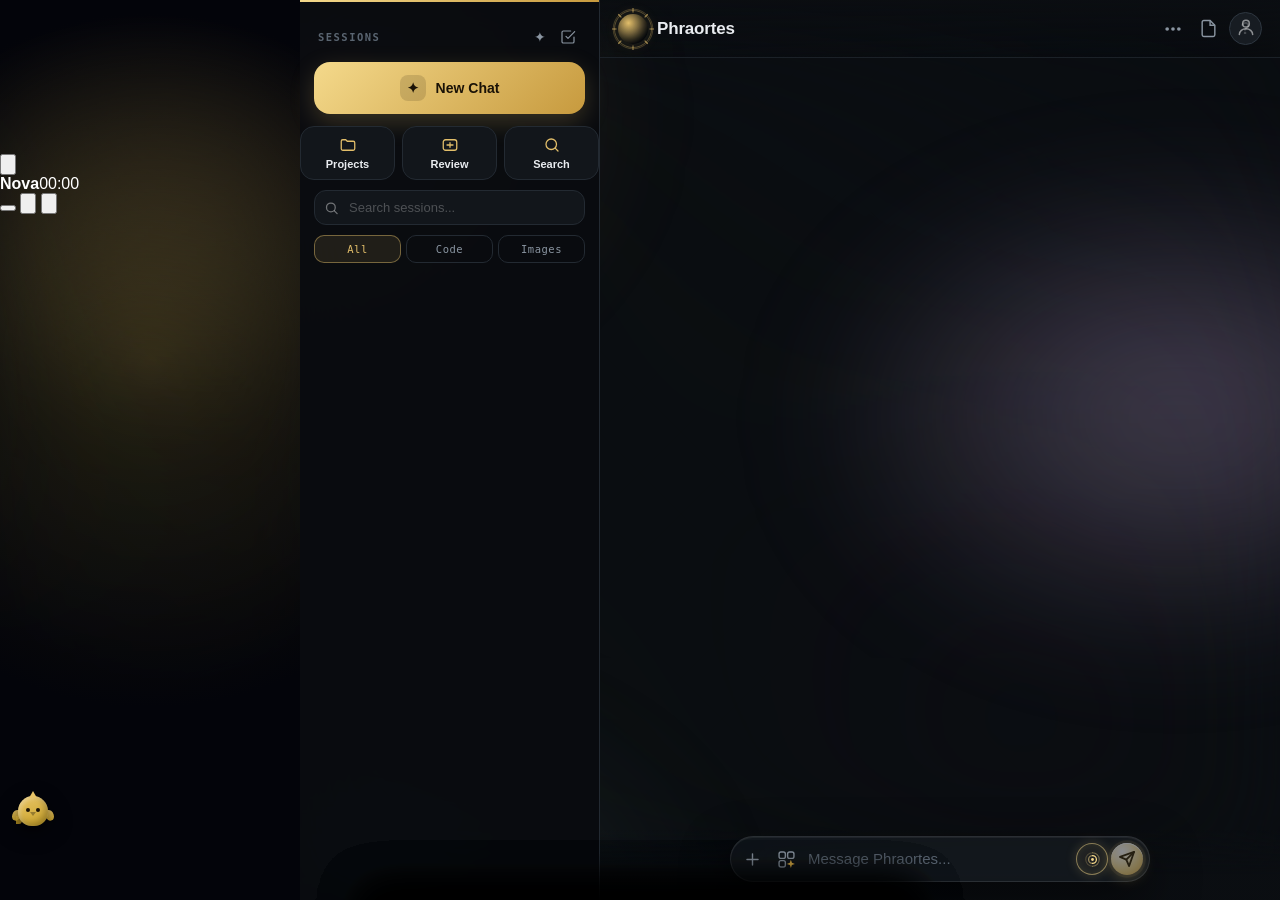
==== index.html @ 44b902ab "Add files via upload" ====
<!DOCTYPE html>
<html lang="en">
<head>
<meta charset="UTF-8">
<meta http-equiv="Content-Security-Policy" content="
  default-src 'self';
  script-src 'self' https://cdn.jsdelivr.net https://cdnjs.cloudflare.com 'unsafe-inline' 'wasm-unsafe-eval';
  worker-src 'self' blob:;
  style-src 'self' https://fonts.googleapis.com https://cdnjs.cloudflare.com 'unsafe-inline';
  font-src 'self' https://fonts.gstatic.com https://cdnjs.cloudflare.com;
  img-src * data: blob:;
  media-src *;
  connect-src *;
  frame-src 'self' blob:;
  object-src 'none';
  base-uri 'self';
">
<meta name="viewport" content="width=device-width,initial-scale=1,maximum-scale=5,viewport-fit=cover">
<link rel="manifest" href="manifest.webmanifest">
<meta name="theme-color" content="#0f0a06">
<meta name="apple-mobile-web-app-capable" content="yes">
<meta name="mobile-web-app-capable" content="yes">
<meta name="apple-mobile-web-app-status-bar-style" content="black-translucent">
<meta name="apple-mobile-web-app-title" content="Phraortes">
<link rel="apple-touch-icon" href="apple-touch-icon.png">
<link rel="icon" type="image/png" href="icon-192.png">
<title>Phraortes — AI Study Assistant for Math, Physics &amp; Chemistry</title>
<meta name="description" content="Phraortes is an AI study assistant that solves math, physics and chemistry step by step, with live graphs, 3D molecules, an equation balancer and working electric circuits. Persian and English.">
<link rel="canonical" href="https://novamind-official.github.io/">
<meta name="robots" content="index,follow,max-image-preview:large">
<meta property="og:type" content="website">
<meta property="og:site_name" content="Phraortes">
<meta property="og:title" content="Phraortes — AI Study Assistant">
<meta property="og:description" content="Phraortes is an AI study assistant that solves math, physics and chemistry step by step, with live graphs, 3D molecules, an equation balancer and working electric circuits. Persian and English.">
<meta property="og:url" content="https://novamind-official.github.io/">
<meta property="og:image" content="https://novamind-official.github.io/icon-512.png">
<meta name="twitter:card" content="summary">
<meta name="twitter:title" content="Phraortes — AI Study Assistant">
<meta name="twitter:description" content="Phraortes is an AI study assistant that solves math, physics and chemistry step by step, with live graphs, 3D molecules, an equation balancer and working electric circuits. Persian and English.">
<script type="application/ld+json">{"@context":"https://schema.org","@type":"WebApplication","name":"Phraortes","url":"https://novamind-official.github.io/","applicationCategory":"EducationalApplication","operatingSystem":"Any","description":"Phraortes is an AI study assistant that solves math, physics and chemistry step by step, with live graphs, 3D molecules, an equation balancer and working electric circuits. Persian and English.","inLanguage":["en","fa"],"offers":{"@type":"Offer","price":"0","priceCurrency":"USD"}}</script>
<script src="https://cdn.jsdelivr.net/npm/dompurify@3.2.6/dist/purify.min.js"></script>
<script src="https://cdn.jsdelivr.net/npm/marked/marked.min.js"></script>
<link rel="stylesheet" href="katex.min.css">
<script src="katex.min.js"></script>
<script src="mhchem.min.js"></script>
<script src="security.js"></script>
<script src="artifacts.js"></script>
<script src="pylab.js"></script>
<script src="coach.js"></script>
<script src="agent.js"></script>
<script src="lab.js"></script>
<script src="docs.js"></script>
<script src="research.js"></script>
<script src="learn.js"></script>
<script src="chartboard.js"></script>
<script src="payment.js"></script>
<script src="plans.js"></script>
<script src="life.js"></script>
<script src="databoard.js"></script>
<script src="studio.js"></script>
<script src="tasks.js"></script>
<script src="aura-stage.js" defer></script>
<script src="agent.js" defer></script>
<script src="https://cdnjs.cloudflare.com/ajax/libs/pdf.js/3.11.174/pdf.min.js"></script>
<script src="https://cdn.jsdelivr.net/npm/mammoth@1.6.0/mammoth.browser.min.js"></script>
<script src="https://cdnjs.cloudflare.com/ajax/libs/xlsx/0.18.5/xlsx.full.min.js"></script>
<link rel="stylesheet" href="https://cdnjs.cloudflare.com/ajax/libs/highlight.js/11.9.0/styles/github-dark.min.css">
<script src="https://cdnjs.cloudflare.com/ajax/libs/highlight.js/11.9.0/highlight.min.js"></script>
<script src="https://cdnjs.cloudflare.com/ajax/libs/html2pdf.js/0.10.1/html2pdf.bundle.min.js"></script>
<script src="https://cdnjs.cloudflare.com/ajax/libs/qrcode-generator/1.4.4/qrcode.min.js"></script>
<link rel="icon" type="image/png" sizes="32x32" href="favicon-32.png">
<link href="https://fonts.googleapis.com/css2?family=Space+Grotesk:wght@300;400;500;600;700&family=Space+Mono:wght@400;700&family=Syne:wght@400;600;700;800&family=Playfair+Display:ital,wght@1,700&family=Vazirmatn:wght@300;400;500;600;700&family=Inter+Tight:wght@500;600;700&family=IBM+Plex+Mono:wght@500;600&display=swap" rel="stylesheet">
<style>
.sw-in{animation:swIn .38s cubic-bezier(.2,.7,.3,1) both}@keyframes swIn{from{opacity:0;filter:blur(5px);transform:translateY(3px)}to{opacity:1;filter:none;transform:none}}

@property --grad1{syntax:'<color>';inherits:true;initial-value:#12121a}
@property --grad2{syntax:'<color>';inherits:true;initial-value:#08080d}
@property --p{syntax:'<color>';inherits:true;initial-value:#b0b0b0}
:root{--p:#D4A24C;--bg:#0f0a06;--txt:#fff;--grad1:#2a1608;--grad2:#140a04;--brd:rgba(212,162,76,0.12);--ease:cubic-bezier(0.16,1,0.3,1);--glow:rgba(212,162,76,0.18);--pulse:#C9722E;--pulse-bright:#E8934A;--cyan-star:#2E8B7A;--gold-star:#F0B429;--nova:#C2410C;--text-primary:#F5EEDD;--text-secondary:#B39B7A;--text-muted:#5C4E3A;--glass-border:rgba(201,114,46,0.2);--glass-bg:rgba(26,16,10,0.75);--void:#0A0603;--nebula-2:#22140A}
*{box-sizing:border-box;outline:none;-webkit-tap-highlight-color:transparent;-webkit-user-select:none;user-select:none}
body{position:fixed;width:100%;margin:0;background:var(--bg);color:var(--txt);height:100dvh;display:flex;overflow:hidden;font-family:'Space Grotesk','Vazirmatn',-apple-system,sans-serif;transition:background 0.8s var(--ease),--grad1 0.9s var(--ease),--grad2 0.9s var(--ease),--p 0.9s var(--ease)}
.bg-glow{position:fixed;inset:0;z-index:-1;background:radial-gradient(circle at 20% 30%,var(--grad1) 0%,transparent 70%),radial-gradient(circle at 80% 80%,var(--grad2) 0%,transparent 70%);filter:blur(60px);opacity:0.9;transition:1s var(--ease),--grad1 0.9s var(--ease),--grad2 0.9s var(--ease)}
.bg-lattice{position:fixed;inset:0;z-index:-1;pointer-events:none;background-image:repeating-linear-gradient(45deg,rgba(212,162,76,0.03) 0,rgba(212,162,76,0.03) 1px,transparent 1px,transparent 58px),repeating-linear-gradient(-45deg,rgba(212,162,76,0.03) 0,rgba(212,162,76,0.03) 1px,transparent 1px,transparent 58px);transition:0.6s var(--ease)}
body.sovereign-mode .bg-lattice{background-image:repeating-linear-gradient(45deg,rgba(232,196,104,0.06) 0,rgba(232,196,104,0.06) 1px,transparent 1px,transparent 46px),repeating-linear-gradient(-45deg,rgba(232,196,104,0.06) 0,rgba(232,196,104,0.06) 1px,transparent 1px,transparent 46px)}

/* MOODS */
body.mood-cyber{--grad1:#021a0c;--grad2:#000a04;--p:#00ff88;--glow:rgba(0,255,136,0.2)}
body.mood-vapor{--grad1:#1a0524;--grad2:#0a0112;--p:#d100ff;--glow:rgba(209,0,255,0.2)}
body.mood-crimson{--grad1:#240202;--grad2:#0f0000;--p:#ff2a2a;--glow:rgba(255,42,42,0.2)}
body.mood-gold{--grad1:#1a1202;--grad2:#0a0700;--p:#ffb700;--glow:rgba(255,183,0,0.2)}
body.mood-nordic{--grad1:#031524;--grad2:#010812;--p:#00d0ff;--glow:rgba(0,208,255,0.2)}
body.mood-pos{--grad1:#061c10;--grad2:#030d07;--p:#00b36b;--glow:rgba(0,179,107,0.2)}
body.mood-neg{--grad1:#1f0808;--grad2:#0f0404;--p:#ff453a;--glow:rgba(255,69,58,0.2)}
body.mood-neu{--grad1:#140b2e;--grad2:#09041a;--p:#bf5af2;--glow:rgba(191,90,242,0.2)}
body.mood-excited{--grad1:#241406;--grad2:#120a03;--p:#ff9f0a;--glow:rgba(255,159,10,0.2)}
body.mood-calm{--grad1:#0a182e;--grad2:#040b1a;--p:#4169e1;--glow:rgba(65,105,225,0.2)}
body.mood-love{--grad1:#220012;--grad2:#0f0008;--p:#ff3c7d;--glow:rgba(255,60,125,0.2)}
body.mood-creative{--grad1:#0a0a22;--grad2:#050514;--p:#9b5de5;--glow:rgba(155,93,229,0.2)}
body.workspace-mode{--bg:#030305;--grad1:#060a06;--grad2:#000;--p:#00ff88;--glow:rgba(0,255,136,0.15)}
body.workspace-mode .bg-glow{opacity:0.2;background-image:linear-gradient(rgba(0,255,136,0.03) 1px,transparent 1px),linear-gradient(90deg,rgba(0,255,136,0.03) 1px,transparent 1px);background-size:30px 30px}
body.workspace-mode .msg,body.workspace-mode #ui{font-family:"Fira Code","Courier New",monospace}
body.intellect-mode{--bg:#0a0a0c;--grad1:#181822;--grad2:#08080a;--p:#bf5af2;--glow:rgba(191,90,242,0.15)}
body.intellect-mode .msg,body.intellect-mode #ui{font-family:Georgia,serif;font-size:17px;line-height:1.8}
body.sovereign-mode{--bg:#0a0805;--grad1:#1c1408;--grad2:#0a0700;--p:#E8C468;--glow:rgba(232,196,104,0.2)}
body.sovereign-mode .msg,body.sovereign-mode #ui{font-family:'Space Grotesk','Vazirmatn',sans-serif;font-size:15.5px}
body.light-theme{--bg:#F7F2E7;--txt:#2b2313;--grad1:#EDE3C8;--grad2:#F7F2E7;--brd:rgba(43,35,19,0.12);--glow:rgba(201,162,39,0.18);--p:#8a6d1f}
body.light-theme #sidebar{background:rgba(247,242,231,0.94);border-right:1px solid rgba(43,35,19,0.1)}
body.light-theme header{background:linear-gradient(to bottom,rgba(247,242,231,0.75) 0%,rgba(247,242,231,0.3) 65%,transparent 100%);border-bottom:none}
body.light-theme .logo-main{color:#8a6d1f;text-shadow:none}
body.light-theme .logo-sub{color:rgba(43,35,19,0.4)}
body.light-theme .sidebar-title{color:#8a6d1f}
body.light-theme .h-item{background:rgba(43,35,19,0.035);border-color:rgba(43,35,19,0.08)}
body.light-theme .h-item span{color:#2b2313}
body.light-theme .h-item.active-chat{border-color:#8a6d1f}
body.light-theme .btn-new-chat{background:linear-gradient(135deg,rgba(201,162,39,0.16),rgba(201,162,39,0.08));border-color:rgba(201,162,39,0.4);color:#2b2313}
body.light-theme .session-search{background:rgba(43,35,19,0.035);border-color:rgba(43,35,19,0.1);color:#2b2313}
body.light-theme .session-search::placeholder{color:rgba(43,35,19,0.35)}
body.light-theme .hf-btn{color:rgba(43,35,19,0.5);border-color:rgba(43,35,19,0.1)}
body.light-theme .hf-btn.active,body.light-theme .hf-btn:hover{color:#2b2313;background:rgba(43,35,19,0.06)}
body.light-theme .account-menu{background:rgba(255,255,255,0.97);color:#2b2313}
body.light-theme .user{background:rgba(201,162,39,0.16);border:1px solid rgba(201,162,39,0.32);color:#2b2313}
body.light-theme .ai{color:#2b2313}
body.light-theme .ai table{background:rgba(43,35,19,0.02);border-color:rgba(43,35,19,0.1)}
body.light-theme .ai th{background:rgba(43,35,19,0.05);color:#8a6d1f;border-color:rgba(43,35,19,0.1)}
body.light-theme .ai td{color:rgba(43,35,19,0.85);border-color:rgba(43,35,19,0.06)}
body.light-theme .input-bar{background:rgba(255,255,255,0.8);border-color:rgba(43,35,19,0.14)}
body.light-theme #ui{color:#2b2313}
body.light-theme #ui::placeholder{color:rgba(43,35,19,0.32)}
body.light-theme .btn-icon{color:rgba(43,35,19,0.55)}
body.light-theme .voice-btn{color:rgba(43,35,19,0.45)}
body.light-theme footer{background:linear-gradient(to top,rgba(247,242,231,0.96) 55%,transparent)}
body.light-theme .code-header span{color:rgba(43,35,19,0.55)}
body.light-theme .code-tool-btn{background:rgba(43,35,19,0.05);border-color:rgba(43,35,19,0.1);color:rgba(43,35,19,0.65)}
body.light-theme .toast{background:rgba(255,255,255,0.97);color:#2b2313}
body.light-theme .listen-ops{background:rgba(255,255,255,0.75)}
body.light-theme .l-btn{color:rgba(43,35,19,0.5)}
body.light-theme .followup-chip{background:rgba(43,35,19,0.04);border-color:rgba(43,35,19,0.12);color:rgba(43,35,19,0.75)}
body.light-theme .followup-chip:hover{background:rgba(43,35,19,0.08);color:#2b2313}
body.light-theme .loader-text{color:rgba(43,35,19,0.55)}
body.light-theme .source-chip{background:rgba(43,35,19,0.05);border-color:rgba(43,35,19,0.1);color:#8a6d1f}
body.light-theme .drop-menu,body.light-theme .magic-menu{background:rgba(255,255,255,0.98);border-color:rgba(43,35,19,0.12)}
body.light-theme .mi-name{color:#2b2313}
body.light-theme .mi-sub{color:rgba(43,35,19,0.45)}
body.light-theme .menu-header-label{color:rgba(43,35,19,0.4)}
body.light-theme .menu-header-label::after{background:linear-gradient(90deg,rgba(43,35,19,0.15),transparent)}
body.light-theme .magic-item{color:#2b2313}
body.light-theme .magic-item:hover{background:rgba(43,35,19,0.06)}
body.light-theme #account-page{background:rgba(250,246,238,0.99);color:#2b2313}
body.light-theme .ac-section{background:rgba(43,35,19,0.025);border-color:rgba(43,35,19,0.08)}
body.light-theme .ac-section-title{color:#8a6d1f}
body.light-theme .toggle-row-sub{color:rgba(43,35,19,0.4)}
body.light-theme .google-btn{box-shadow:0 4px 16px rgba(0,0,0,0.12)}
body.light-theme .ac-user-email{color:rgba(43,35,19,0.4)}
body.light-theme #core-header,body.light-theme #core-footer{color:#2b2313}

/* FLASH & TOAST */
#core-flash{position:fixed;inset:0;background:#fff;opacity:0;pointer-events:none;z-index:10000;transition:opacity 0.2s;mix-blend-mode:overlay}
#core-flash.flash{opacity:0.25}
#toast-container{position:fixed;top:22px;left:50%;transform:translateX(-50%);z-index:20000;display:flex;flex-direction:column;gap:8px;pointer-events:none;width:max-content;max-width:90vw}
.toast{background:rgba(18,18,22,0.94);backdrop-filter:blur(20px);border:1px solid var(--p);color:#fff;padding:11px 22px;border-radius:28px;font-size:13px;font-weight:600;box-shadow:0 12px 36px rgba(0,0,0,0.5),0 0 0 1px rgba(255,255,255,0.04);opacity:0;transform:translateY(-16px) scale(0.96);transition:0.4s cubic-bezier(0.175,0.885,0.32,1.275);display:flex;align-items:center;gap:8px}
.toast.show{opacity:1;transform:translateY(0) scale(1)}
.toast.success-toast{border-color:#00b36b}
.toast.error-toast{border-color:#ff453a}

/* SIDEBAR */
#sidebar{position:fixed;top:0;left:-300px;width:300px;height:100%;background:rgba(10,10,16,0.72);backdrop-filter:blur(40px);border-right:1px solid var(--brd);z-index:4000;transition:transform 0.38s var(--ease),clip-path 0.4s var(--ease);box-shadow:20px 0 60px rgba(0,0,0,0.6);display:flex;flex-direction:column;clip-path:inset(0 0 100% 0)}
#sidebar.active{transform:translateX(300px);clip-path:inset(0 0 0% 0)}
#sidebar::before{content:'';position:absolute;top:0;left:0;right:0;height:6px;background:linear-gradient(90deg,#7A2E2E,#C9A227,#7A2E2E);box-shadow:0 2px 10px rgba(201,162,39,0.4);z-index:2}
/* Persistent sidebar on wide viewports — a fixed slide-over overlay makes sense on a phone,
   but on tablet/desktop it should sit in the layout permanently, like ChatGPT/Claude's web app,
   instead of needing to be opened and dimming the content underneath every time. */
@media(min-width:1024px){
  #sidebar,#sidebar.active{position:relative;left:0;top:0;transform:none;clip-path:none;transition:none;box-shadow:none;flex-shrink:0}
  #sidebar-overlay{display:none !important}
  #sidebar-close-btn,#sidebar-toggle-btn{display:none}
}
#sidebar-overlay{position:fixed;inset:0;background:rgba(0,0,0,0.5);backdrop-filter:blur(5px);z-index:3999;opacity:0;pointer-events:none;transition:opacity 0.5s var(--ease)}
#sidebar-overlay.show{opacity:1;pointer-events:all}
.sidebar-top{padding:24px 18px 12px;display:flex;justify-content:space-between;align-items:center}
.sidebar-title{font-weight:900;color:var(--p);letter-spacing:2.5px;font-size:12px;font-family:'Space Mono',monospace}

/* NEW CHAT BUTTON */
.btn-new-chat{width:calc(100% - 28px);margin:0 14px 12px;padding:14px 20px;background:linear-gradient(135deg,rgba(108,92,231,0.18),rgba(168,85,247,0.12));border:1px solid rgba(108,92,231,0.3);color:#fff;border-radius:18px;font-weight:700;cursor:pointer;transition:all 0.35s var(--ease);font-family:inherit;font-size:14px;display:flex;align-items:center;justify-content:center;gap:10px;position:relative;overflow:hidden;box-shadow:0 4px 20px rgba(108,92,231,0.15),inset 0 1px 0 rgba(255,255,255,0.06)}
.btn-new-chat::before{content:'';position:absolute;inset:-1px;background:linear-gradient(135deg,var(--pulse),var(--pulse-bright));border-radius:18px;opacity:0;transition:opacity 0.35s;z-index:0}
.btn-new-chat:hover{transform:translateY(-2px) scale(1.02);box-shadow:0 8px 30px rgba(108,92,231,0.3),inset 0 1px 0 rgba(255,255,255,0.1)}
.btn-new-chat:hover::before{opacity:0.12}
.btn-new-chat span{position:relative;z-index:1}
.btn-new-chat-icon{width:26px;height:26px;border-radius:8px;background:linear-gradient(135deg,var(--pulse),var(--pulse-bright));display:flex;align-items:center;justify-content:center;font-size:14px;box-shadow:0 3px 10px rgba(108,92,231,0.5);position:relative;z-index:1;flex-shrink:0}

/* SESSION SEARCH */
.session-search-wrap{padding:0 14px 10px;position:relative}
.session-search{width:100%;padding:9px 12px 9px 34px;background:rgba(255,255,255,0.04);border:1px solid rgba(255,255,255,0.07);border-radius:12px;color:#fff;font-size:13px;font-family:inherit;transition:0.3s}
.session-search:focus{border-color:rgba(108,92,231,0.4);background:rgba(108,92,231,0.06);outline:none}
.session-search::placeholder{color:rgba(255,255,255,0.25)}
.session-search-icon{position:absolute;left:24px;top:50%;transform:translateY(-50%);color:rgba(255,255,255,0.3);font-size:14px;pointer-events:none}

#h-list{flex:1;overflow-y:auto;padding:0 12px 14px}
#h-list::-webkit-scrollbar{width:3px}
#h-list::-webkit-scrollbar-thumb{background:rgba(255,255,255,0.08);border-radius:2px}
.h-item{padding:12px 14px;border-radius:14px;margin-bottom:7px;background:rgba(255,255,255,0.03);display:flex;align-items:center;justify-content:space-between;font-size:13px;border:1px solid rgba(255,255,255,0.05);transition:all 0.3s var(--ease);cursor:pointer}
#select-mode-btn.active{color:var(--p);background:rgba(212,162,76,0.14)}
.h-item-icon{width:24px;height:24px;border-radius:8px;display:flex;align-items:center;justify-content:center;font-size:13px;flex-shrink:0;margin-right:9px}
.hall-dashboard{text-align:center;padding:44px 20px 20px;display:flex;flex-direction:column;align-items:center;gap:4px;animation:fadeIn 0.4s ease}
.hall-wordmark{font-family:'Playfair Display',serif;font-style:italic;font-size:26px;font-weight:700;color:var(--p);text-shadow:0 0 24px var(--glow);margin-top:6px}
.hall-tagline{color:rgba(255,255,255,0.3);font-size:11.5px;font-family:'Space Mono',monospace;letter-spacing:1.5px;margin-bottom:6px}
.hall-status-row{display:flex;gap:7px;flex-wrap:wrap;justify-content:center;margin-bottom:22px}
.hall-status-pill{padding:5px 13px;border-radius:20px;background:rgba(255,255,255,0.05);border:1px solid rgba(255,255,255,0.1);font-family:'Space Mono',monospace;font-size:10.5px;font-weight:700;color:rgba(255,255,255,0.55);letter-spacing:0.3px}
.hall-section-label{font-family:'Space Mono',monospace;font-size:9.5px;letter-spacing:1.6px;text-transform:uppercase;color:rgba(255,255,255,0.32);margin-bottom:9px}
.hall-quick-row{display:flex;gap:8px;flex-wrap:wrap;justify-content:center;max-width:420px}
.hall-chip{padding:9px 16px;border-radius:20px;background:rgba(255,255,255,0.04);border:1px solid rgba(255,255,255,0.09);font-size:12.5px;font-weight:600;color:rgba(255,255,255,0.8);cursor:pointer;transition:0.18s;font-family:'Space Grotesk','Vazirmatn',sans-serif}
.hall-chip:hover{background:rgba(212,162,76,0.1);border-color:var(--hc,var(--p))}
.hall-chip:active{transform:scale(0.96)}
.chat-search-bar{position:absolute;top:10px;left:50%;transform:translateX(-50%) translateY(-140%);width:min(92%,480px);z-index:900;display:flex;align-items:center;gap:9px;padding:9px 14px;background:rgba(18,18,26,0.92);backdrop-filter:blur(30px);border:1px solid rgba(255,255,255,0.12);border-radius:30px;box-shadow:0 14px 40px rgba(0,0,0,0.45);transition:transform 0.25s var(--ease),opacity 0.25s var(--ease);opacity:0}
.chat-search-bar.show{transform:translateX(-50%) translateY(0);opacity:1}
#chat-search-input{flex:1;background:transparent;border:none;outline:none;color:#fff;font-size:13.5px;font-family:inherit;min-width:0}
#chat-search-count{font-family:'Space Mono',monospace;font-size:10.5px;color:rgba(255,255,255,0.4);white-space:nowrap;flex-shrink:0}
.chat-search-bar button{background:none;border:none;color:rgba(255,255,255,0.55);cursor:pointer;padding:4px;display:flex;align-items:center;justify-content:center;flex-shrink:0;border-radius:6px;transition:0.15s}
.chat-search-bar button:hover{color:#fff;background:rgba(255,255,255,0.08)}
.search-match-highlight{animation:searchPulse 1.1s ease 2;border-radius:14px}
@keyframes searchPulse{0%,100%{box-shadow:0 0 0 0 rgba(212,162,76,0)}50%{box-shadow:0 0 0 6px rgba(212,162,76,0.18)}}
.undo-toast{position:fixed;bottom:100px;left:50%;transform:translateX(-50%) translateY(30px);z-index:40000;display:flex;align-items:center;gap:16px;padding:12px 12px 12px 20px;background:rgba(18,18,26,0.96);backdrop-filter:blur(24px);border:1px solid rgba(255,255,255,0.12);border-radius:30px;box-shadow:0 16px 44px rgba(0,0,0,0.5);opacity:0;pointer-events:none;transition:0.3s var(--ease)}
.undo-toast.show{opacity:1;pointer-events:auto;transform:translateX(-50%) translateY(0)}
#undo-toast-msg{font-size:13px;color:#fff;font-family:'Space Grotesk','Vazirmatn',sans-serif}
.undo-toast button{background:rgba(212,162,76,0.16);border:1px solid rgba(212,162,76,0.35);color:var(--p);font-weight:800;font-size:11.5px;letter-spacing:0.5px;padding:8px 16px;border-radius:20px;cursor:pointer;font-family:inherit;flex-shrink:0}
.undo-toast button:active{transform:scale(0.95)}
.focus-reader-overlay{position:fixed;inset:0;background:var(--bg);z-index:36000;display:none;overflow-y:auto;padding:70px 24px 100px}
.focus-reader-overlay.show{display:block;animation:fadeIn 0.25s ease}
.focus-reader-content{max-width:680px;margin:0 auto;font-size:18px;line-height:1.95;color:var(--text-primary);font-family:'Georgia',serif}
.focus-reader-content h1,.focus-reader-content h2,.focus-reader-content h3{font-family:'Space Grotesk','Vazirmatn',sans-serif}
.focus-reader-close{position:fixed;top:22px;right:22px;width:38px;height:38px;border-radius:50%;background:rgba(255,255,255,0.06);border:1px solid rgba(255,255,255,0.1);color:#fff;display:flex;align-items:center;justify-content:center;cursor:pointer;z-index:36001}
.bulk-action-bar{display:none;align-items:center;justify-content:space-between;gap:8px;padding:9px 14px;margin:0 14px 10px;background:rgba(212,162,76,0.1);border:1px solid rgba(212,162,76,0.25);border-radius:13px;font-size:12px;color:var(--p);font-family:'Space Grotesk','Vazirmatn',sans-serif;font-weight:600}
.bulk-action-bar.show{display:flex}
.bulk-btn{background:rgba(255,255,255,0.06);border:1px solid rgba(255,255,255,0.1);border-radius:9px;padding:5px 10px;font-size:11px;color:#fff;cursor:pointer;font-family:inherit;transition:0.15s}
.bulk-btn:hover{background:rgba(255,255,255,0.12)}
.bulk-btn.danger:hover{background:rgba(255,69,58,0.18);border-color:rgba(255,69,58,0.4);color:#ff453a}
.h-item-checkbox{width:17px;height:17px;border-radius:6px;border:1.5px solid rgba(255,255,255,0.25);flex-shrink:0;margin-right:10px;display:flex;align-items:center;justify-content:center;transition:0.15s}
.h-item.selected{background:rgba(212,162,76,0.1);border-color:rgba(212,162,76,0.35)}
.h-item.selected .h-item-checkbox{background:var(--p);border-color:var(--p)}
.h-item-checkbox svg{opacity:0;transition:0.15s;color:#1a1206}
.h-item.selected .h-item-checkbox svg{opacity:1}
.h-item:hover{background:rgba(255,255,255,0.065);border-color:rgba(255,255,255,0.13)}
.h-item.active-chat{border-color:var(--p);background:rgba(255,255,255,0.07);box-shadow:0 4px 14px var(--glow)}
.h-item.pinned-chat{border-left:3px solid var(--p)}
.history-filters{display:flex;gap:5px;padding:0 14px 11px}
.hf-btn{flex:1;padding:7px;font-size:11px;background:rgba(255,255,255,0.03);border:1px solid var(--brd);color:#888;border-radius:9px;cursor:pointer;transition:0.2s;text-align:center;font-family:inherit}
.hf-btn.active,.hf-btn:hover{background:rgba(255,255,255,0.07);color:#fff;border-color:var(--p)}

/* HEADER */
header{height:58px;display:flex;justify-content:space-between;align-items:center;padding:0 18px;border-bottom:none;background:linear-gradient(to bottom,rgba(3,3,6,0.55) 0%,rgba(3,3,6,0.2) 65%,transparent 100%);backdrop-filter:blur(6px);-webkit-backdrop-filter:blur(6px);z-index:100;flex-shrink:0;position:relative}

/* LOGO - Beautiful */
.logo{height:36px;display:flex;align-items:center;gap:9px;cursor:default}
.logo-img{height:34px;width:auto;object-fit:contain;display:none}
.logo-img.loaded{display:block}
.logo-text-wrap{display:flex;flex-direction:column;line-height:1}
.logo-main{font-family:'Playfair Display',serif;font-style:italic;font-size:17px;font-weight:700;color:var(--p);letter-spacing:1px;text-shadow:0 0 20px var(--glow)}
.logo-sub{font-family:'Space Mono',monospace;font-size:8px;color:rgba(255,255,255,0.3);letter-spacing:3px;text-transform:uppercase;margin-top:2px}
.core-pill{display:none;align-items:center;gap:4px;margin-top:2px;background:rgba(255,255,255,0.05);border:1px solid rgba(255,255,255,0.09);border-radius:20px;padding:2px 8px 2px 9px;cursor:pointer;transition:0.18s}
.core-pill:hover{background:rgba(255,255,255,0.09);border-color:rgba(255,255,255,0.18)}
.core-pill:active{transform:scale(0.96)}
.core-pill span{font-family:'Space Mono',monospace;font-size:9px;color:rgba(255,255,255,0.55);letter-spacing:1px;text-transform:uppercase;white-space:nowrap}
.core-pill svg{opacity:0.5;flex-shrink:0;transition:transform 0.2s}
.core-pill.open svg{transform:rotate(180deg)}
body.sovereign-mode .core-pill{border-color:rgba(232,196,104,0.35)}
body.sovereign-mode .core-pill span{color:#E8C468}
.drop-menu.anchor-top{bottom:auto;top:60px}
.mi-power{display:flex;gap:3px;align-items:center;flex-shrink:0}
.mi-power i{width:4px;height:9px;border-radius:1px;background:rgba(255,255,255,0.14);display:block}
.mi-power i.on{background:currentColor}

/* LIVING AI CORE */
.ai-core{position:relative;width:30px;height:30px;flex-shrink:0;cursor:pointer;perspective:300px}
.ai-core-inner{position:absolute;inset:0;border-radius:50%;background:radial-gradient(circle at 35% 30%,var(--p),transparent 75%);box-shadow:0 0 14px var(--glow),inset -4px -4px 8px rgba(0,0,0,0.3);transition:transform 0.15s ease-out,background 0.8s ease,box-shadow 0.8s ease;animation:aiCoreBreathe 3.2s ease-in-out infinite}
@keyframes aiCoreBreathe{0%,100%{transform:scale(1)}50%{transform:scale(1.08)}}
.ai-core-ring{position:absolute;inset:-4px;border-radius:50%;border:1px solid var(--p);opacity:0.35;transition:border-color 0.8s ease;pointer-events:none}
.ai-core.thinking .ai-core-inner{animation:aiCoreThink 0.9s ease-in-out infinite}
.ai-core-glyph{position:absolute;inset:-7px;color:var(--p);animation:aiCoreRotate 18s linear infinite;pointer-events:none}
@keyframes aiCoreRotate{from{transform:rotate(0deg)}to{transform:rotate(360deg)}}
body.sovereign-mode .ai-core-glyph{color:#E8C468}
@keyframes aiCoreThink{0%,100%{transform:scale(1) rotate(0deg)}50%{transform:scale(1.15) rotate(180deg)}}
.ai-core.speaking .ai-core-ring{animation:aiCoreSpeak 0.7s ease-out infinite}
@keyframes aiCoreSpeak{0%{transform:scale(1);opacity:0.4}100%{transform:scale(1.7);opacity:0}}

/* ACCOUNT AVATAR */
.account-hub{position:relative;display:flex;align-items:center;gap:10px;cursor:pointer}
.account-avatar{width:33px;height:33px;border-radius:50%;background:linear-gradient(135deg,rgba(255,255,255,0.1),rgba(255,255,255,0.04));border:1.5px solid rgba(255,255,255,0.15);display:flex;justify-content:center;align-items:center;font-weight:600;font-size:13px;color:rgba(255,255,255,0.5);overflow:hidden;flex-shrink:0;transition:0.3s;position:relative}
.account-avatar::after{content:'?';position:absolute;font-size:16px;color:rgba(255,255,255,0.2)}
.account-avatar.logged-in{border-color:rgba(108,92,231,0.5);background:linear-gradient(135deg,var(--pulse),#222);box-shadow:0 0 12px rgba(108,92,231,0.3)}
.account-avatar.logged-in::after{display:none}
.account-avatar img{width:100%;height:100%;object-fit:cover;border-radius:50%;position:relative;z-index:1}
.account-avatar .av-initials{position:relative;z-index:1;color:#fff}

/* ==== ACCOUNT AVATAR: subtle solid-color pulse on tap (no rainbow spin) ==== */
.account-hub{overflow:visible}
.avatar-summon-ring{position:absolute;inset:-6px;border-radius:50%;pointer-events:none;opacity:0;z-index:0;border:2px solid var(--p)}
.account-hub.summoning .avatar-summon-ring{opacity:0.8;animation:ringPulseOut 0.5s ease-out forwards}
@keyframes ringPulseOut{0%{transform:scale(0.7);opacity:0.8}100%{transform:scale(1.7);opacity:0}}
.account-hub.summoning .account-avatar{animation:avatarPulseIn 0.5s cubic-bezier(0.34,1.56,0.64,1) forwards}
@keyframes avatarPulseIn{0%{transform:scale(1)}45%{transform:scale(0.9)}75%{transform:scale(1.08)}100%{transform:scale(1)}}
#core-flash.flash-account{background:radial-gradient(circle at var(--fx) var(--fy),rgba(201,162,39,0.28),transparent 55%);mix-blend-mode:normal}

/* ACCOUNT PAGE — bottom sheet, Claude-style: slides up, closes from the top handle */
#account-page-backdrop{position:fixed;inset:0;z-index:7999;background:rgba(0,0,0,0.55);backdrop-filter:blur(8px);display:none;opacity:0;transition:opacity 0.4s ease}
#account-page-backdrop.visible{opacity:1}
#account-page{position:fixed;left:0;right:0;bottom:0;top:8vh;z-index:8000;background:rgba(8,8,14,0.99);border-top-left-radius:26px;border-top-right-radius:26px;box-shadow:0 -24px 70px rgba(0,0,0,0.55);display:none;transform:translateY(100%);overflow-y:auto}
#account-page.show{display:block;animation:sheetRise 0.68s cubic-bezier(0.16,1,0.3,1) forwards}
@keyframes sheetRise{0%{transform:translateY(100%)}55%{transform:translateY(-1.4%)}75%{transform:translateY(0.5%)}100%{transform:translateY(0)}}
#account-page.closing{animation:sheetFall 0.38s cubic-bezier(0.55,0,1,0.45) forwards}
@keyframes sheetFall{from{transform:translateY(0)}to{transform:translateY(100%)}}
#account-page::before{content:'';position:absolute;top:0;left:15%;right:15%;height:2px;background:linear-gradient(90deg,transparent,rgba(201,162,39,0.7),transparent);opacity:0;pointer-events:none}
#account-page.show::before{animation:edgeShimmer 1s ease 0.42s forwards}
@keyframes edgeShimmer{0%{opacity:0}45%{opacity:1}100%{opacity:0}}
.ac-sheet-handle{width:40px;height:5px;background:rgba(255,255,255,0.22);border-radius:3px;margin:12px auto 2px;cursor:pointer;transition:background 0.2s}
.ac-sheet-handle:hover{background:rgba(255,255,255,0.4)}
.ac-page-header{display:flex;align-items:center;justify-content:space-between;padding:14px 32px 0}
.ac-page-close{background:rgba(255,255,255,0.07);border:1px solid rgba(255,255,255,0.12);color:#fff;width:38px;height:38px;border-radius:50%;cursor:pointer;font-size:18px;display:flex;align-items:center;justify-content:center;transition:0.25s}
.ac-page-close:hover{background:rgba(255,255,255,0.14);transform:scale(1.08)}
.ac-page-tabs{display:flex;gap:6px;padding:20px 32px 10px;overflow-x:auto;-webkit-overflow-scrolling:touch;scrollbar-width:none}
.ac-page-tabs::-webkit-scrollbar{display:none}
.ac-tab-btn{flex-shrink:0}
.ac-tab-btn{padding:10px 20px;background:none;border:1px solid rgba(255,255,255,0.07);color:#888;font-size:13px;font-weight:600;cursor:pointer;transition:0.25s;border-radius:12px;font-family:inherit}
.ac-tab-btn.active{color:#fff;background:rgba(108,92,231,0.15);border-color:rgba(108,92,231,0.35);box-shadow:0 4px 16px rgba(108,92,231,0.15)}
.ac-page-body{padding:24px 32px 40px;max-width:700px;margin:0 auto}
.ac-section{background:rgba(255,255,255,0.025);border:1px solid rgba(255,255,255,0.07);border-radius:20px;padding:22px;margin-bottom:16px;box-shadow:0 8px 32px rgba(0,0,0,0.3),inset 0 1px 0 rgba(255,255,255,0.04)}
.ac-hero-card{position:relative;overflow:hidden;background:linear-gradient(160deg,rgba(212,162,76,0.09),rgba(122,46,46,0.04));border:1px solid rgba(212,162,76,0.18);border-radius:24px;padding:28px 22px 22px;margin-bottom:16px;box-shadow:0 14px 40px rgba(0,0,0,0.35),inset 0 1px 0 rgba(255,255,255,0.05);display:flex;flex-direction:column;align-items:center;text-align:center}
.ac-hero-glow{position:absolute;top:-40%;left:50%;transform:translateX(-50%);width:200px;height:200px;background:radial-gradient(circle,rgba(212,162,76,0.25),transparent 70%);pointer-events:none}
.ac-hero-plan-badge{margin-top:10px;padding:6px 16px;border-radius:20px;background:rgba(255,255,255,0.06);border:1px solid rgba(255,255,255,0.1);font-family:'Space Mono',monospace;font-size:11px;font-weight:700;letter-spacing:1px;color:rgba(255,255,255,0.55)}
.ac-hero-plan-badge.tier-starter{background:rgba(212,162,76,0.14);border-color:rgba(212,162,76,0.3);color:var(--p)}
.ac-hero-plan-badge.tier-pro{background:rgba(46,139,122,0.16);border-color:rgba(46,139,122,0.35);color:var(--cyan-star)}
.ac-hero-plan-badge.tier-ultimate{background:linear-gradient(135deg,rgba(232,196,104,0.22),rgba(122,46,46,0.16));border-color:rgba(232,196,104,0.45);color:#E8C468}
.ac-section-title{font-size:11px;font-weight:800;color:var(--p);letter-spacing:2px;text-transform:uppercase;margin-bottom:16px;font-family:'Space Mono',monospace}
.ac-avatar-big{width:80px;height:80px;border-radius:50%;background:linear-gradient(135deg,rgba(255,255,255,0.08),rgba(255,255,255,0.02));border:2px solid rgba(255,255,255,0.12);display:flex;align-items:center;justify-content:center;font-size:28px;color:rgba(255,255,255,0.2);margin-bottom:16px;overflow:hidden;position:relative;box-shadow:0 8px 24px rgba(0,0,0,0.4)}
.ac-avatar-big.logged-in{border-color:rgba(108,92,231,0.5);box-shadow:0 0 24px rgba(108,92,231,0.3)}
.ac-avatar-big img{width:100%;height:100%;object-fit:cover;border-radius:50%}
.ac-user-name{font-family:'Syne','Vazirmatn',sans-serif;font-size:20px;font-weight:700;margin-bottom:4px}
.ac-user-email{font-size:13px;color:rgba(255,255,255,0.4);font-family:'Space Mono',monospace}
.google-btn{width:100%;padding:12px;background:#fff;color:#000;border-radius:13px;border:none;font-weight:600;display:flex;align-items:center;justify-content:center;gap:10px;cursor:pointer;font-size:13px;transition:0.25s;font-family:inherit;box-shadow:0 4px 16px rgba(0,0,0,0.3)}
.google-btn:hover{background:#f0f0f0;transform:translateY(-1px);box-shadow:0 8px 24px rgba(0,0,0,0.4)}
.google-btn.connected{background:#e8f5e9;color:#2e7d32}
.google-btn svg{width:18px;height:18px;flex-shrink:0}
.toggle-row{display:flex;justify-content:space-between;align-items:center;padding:10px 0;border-bottom:1px solid rgba(255,255,255,0.05)}
.toggle-row:last-child{border-bottom:none}
.toggle-row-label{font-size:14px;font-weight:500}
.toggle-row-sub{font-size:11px;color:rgba(255,255,255,0.35);margin-top:2px}
.switch{position:relative;display:inline-block;width:44px;height:24px}
.switch input{opacity:0;width:0;height:0}
.slider{position:absolute;cursor:pointer;inset:0;background:rgba(255,255,255,0.1);transition:.4s;border-radius:24px;border:1px solid var(--brd)}
.slider:before{position:absolute;content:"";height:16px;width:16px;left:3px;bottom:3px;background:white;transition:.4s;border-radius:50%}
input:checked+.slider{background:var(--p)}
input:checked+.slider:before{transform:translateX(20px)}
.billing-item{display:flex;justify-content:space-between;align-items:center;padding:12px 0;border-bottom:1px solid rgba(255,255,255,0.05)}
.billing-item:last-child{border-bottom:none}
.billing-plan{color:#fff;font-weight:600;font-size:13px}
.billing-tx{color:#555;font-size:11px;font-family:'Space Mono',monospace;margin-top:2px}
.billing-date{color:var(--p);font-weight:700;font-size:12px;white-space:nowrap}
#billing-scroll{max-height:220px;overflow-y:auto}
#billing-scroll::-webkit-scrollbar{width:3px}
#billing-scroll::-webkit-scrollbar-thumb{background:rgba(255,255,255,0.09);border-radius:2px}
.plan-badge-row{display:flex;align-items:center;justify-content:space-between}
.plan-badge{padding:8px 18px;border-radius:30px;font-family:'Space Mono',monospace;font-size:12px;font-weight:700;border:1px solid;letter-spacing:1px}
.plan-badge.free{background:rgba(255,255,255,0.05);border-color:rgba(255,255,255,0.1);color:rgba(255,255,255,0.4)}
.plan-badge.starter{background:rgba(6,182,212,0.1);border-color:rgba(6,182,212,0.3);color:var(--cyan-star)}
.plan-badge.pro{background:rgba(108,92,231,0.12);border-color:rgba(168,85,247,0.3);color:var(--pulse-bright)}
.plan-badge.ultimate{background:rgba(245,158,11,0.1);border-color:rgba(245,158,11,0.3);color:var(--gold-star)}
.notif-item{display:flex;align-items:flex-start;gap:14px;padding:14px 0;border-bottom:1px solid rgba(255,255,255,0.04)}
.notif-item:last-child{border-bottom:none}
.notif-dot{width:8px;height:8px;border-radius:50%;background:var(--pulse-bright);flex-shrink:0;margin-top:5px;box-shadow:0 0 8px rgba(168,85,247,0.5)}
.notif-dot.read{background:rgba(255,255,255,0.15);box-shadow:none}
.notif-title{font-size:13px;font-weight:600;margin-bottom:3px}
.notif-body{font-size:12px;color:rgba(255,255,255,0.4)}
.notif-time{font-size:10px;color:rgba(255,255,255,0.25);font-family:'Space Mono',monospace;margin-top:4px}

/* TELEMETRY */
.t-bar-wrap{display:flex;justify-content:space-between;font-size:11px;margin-bottom:3px}
.t-bg{background:rgba(255,255,255,0.05);height:5px;border-radius:3px;overflow:hidden;margin-bottom:8px}
.t-fill{height:100%;background:var(--p);transition:width 0.6s var(--ease)}

/* MAIN */
main{flex:1;display:flex;flex-direction:column;position:relative;width:100%;height:100%;overflow:hidden}
#chat-box{flex:1;overflow-y:auto;overflow-x:hidden;padding:28px 24px 24px;display:flex;flex-direction:column;gap:26px;scroll-behavior:smooth;position:relative;max-width:760px;width:100%;margin:0 auto;box-sizing:border-box}
#chat-box:has(.user-wrap) .msg-wrap:has(.hall-dashboard),#chat-box:has(.user-wrap) .msg-wrap:has(#welcome-persona){display:none}
/* chat blocks — same instrument-panel finish as the artifacts */
.code-block-wrapper:not(.design-card){border:1px solid transparent;border-radius:20px;background:linear-gradient(180deg,#0c0908,#070506) padding-box,linear-gradient(155deg,var(--pa-38,rgba(212,162,76,.45)),rgba(255,255,255,.07) 30%,rgba(255,255,255,.03) 70%,var(--pa-12,rgba(212,162,76,.2))) border-box;box-shadow:0 20px 40px -26px rgba(0,0,0,.9),inset 0 1px 0 rgba(255,255,255,.04)}
.code-block-wrapper:not(.design-card)::before{height:1.5px;opacity:.8;background:linear-gradient(90deg,transparent,var(--p,#D4A24C) 30%,var(--p-hi,#F6E3A6) 55%,transparent)}
.table-scroll{border:1px solid rgba(255,255,255,.08);border-radius:16px;background:linear-gradient(180deg,rgba(255,255,255,.04),rgba(255,255,255,.01))}
.table-scroll table{margin:0}
.table-scroll thead th{font:600 10.5px 'Space Mono',monospace;letter-spacing:1px;text-transform:uppercase;color:var(--p,#D4A24C);background:rgba(212,162,76,.07)}
.table-scroll tbody tr:nth-child(even) td{background:rgba(255,255,255,.02)}
.phr-w-head .phr-w-btn:last-child{margin-inline-start:auto}
.stream-body .phr-w{animation:none!important}
/* ··· message menu (iOS-style popover) */
.l-more.on{color:var(--p);background:rgba(255,255,255,.08)}
.msg-menu{position:fixed;left:0;top:0;z-index:100050;min-width:210px;max-width:min(290px,calc(100vw - 20px));padding:6px;border-radius:18px;background:rgba(30,27,23,.88);-webkit-backdrop-filter:blur(30px) saturate(1.8);backdrop-filter:blur(30px) saturate(1.8);border:1px solid rgba(255,255,255,.13);box-shadow:0 26px 60px -14px rgba(0,0,0,.75),inset 0 1px 0 rgba(255,255,255,.07);opacity:0;visibility:hidden;transform:scale(.86) translateY(-6px);pointer-events:none;transition:opacity .16s ease,transform .24s cubic-bezier(.2,.9,.3,1.15),visibility 0s .24s}
.msg-menu.up{transform:scale(.86) translateY(6px)}
.msg-menu.show{opacity:1;visibility:visible;transform:none;pointer-events:auto;transition:opacity .16s ease,transform .24s cubic-bezier(.2,.9,.3,1.15),visibility 0s}
.mm-row{display:flex;align-items:center;justify-content:space-between;gap:14px;width:100%;min-height:44px;padding:0 14px;border:0;background:none;color:rgba(255,255,255,.94);font:500 15px 'Space Grotesk','Vazirmatn',-apple-system,sans-serif;border-radius:12px;cursor:pointer;text-align:start;-webkit-tap-highlight-color:transparent;transition:background .12s}
.mm-row svg{width:18px;height:18px;fill:none;stroke:currentColor;stroke-width:1.9;stroke-linecap:round;stroke-linejoin:round;flex-shrink:0;opacity:.85}
.mm-row:active{background:rgba(255,255,255,.12)}
@media(hover:hover){.mm-row:hover{background:rgba(255,255,255,.08)}}
.mm-row.active-speech{color:var(--p)}.mm-row.active-dislike{color:#ff6b61}
.mm-sep{height:1px;margin:4px 10px;background:rgba(255,255,255,.1)}
body.light-theme .msg-menu{background:rgba(252,249,242,.92);border-color:rgba(43,35,19,.12);box-shadow:0 26px 54px -16px rgba(60,45,10,.38),inset 0 1px 0 rgba(255,255,255,.8)}
body.light-theme .mm-row{color:#2b2313}body.light-theme .mm-row:active{background:rgba(43,35,19,.1)}
@media(hover:hover){body.light-theme .mm-row:hover{background:rgba(43,35,19,.06)}}
body.light-theme .mm-sep{background:rgba(43,35,19,.12)}
body.light-theme .l-more.on{background:rgba(43,35,19,.07)}
@media (prefers-reduced-motion:reduce){.msg-menu,.msg-menu.show{transition:opacity .1s}}

/* ═══ ATTACHMENTS: small square thumbs, swipeable ═══ */
.gal-out{justify-content:flex-start!important;flex-wrap:nowrap!important;overflow:visible;align-self:flex-end;max-width:100%}
.gal,.gal-out>.gal{display:flex;flex-wrap:nowrap!important;gap:8px;justify-content:flex-start!important;overflow-x:auto;overflow-y:hidden;max-width:min(100%,86vw);margin-inline-start:auto;scroll-snap-type:x proximity;-webkit-overflow-scrolling:touch;scrollbar-width:none;padding:2px 1px;direction:ltr}
.gal::-webkit-scrollbar{display:none}
.gal>*{flex:none;scroll-snap-align:start}
.gal-i{width:84px!important;height:84px!important;max-width:none!important;border-radius:16px!important;position:relative;box-shadow:0 0 0 1px rgba(255,255,255,.1),0 6px 16px -8px rgba(0,0,0,.6);transition:transform .15s}
.gal-i:active{transform:scale(.96)}
.gal-i img{width:100%!important;height:100%!important;max-height:none!important;object-fit:cover;border-radius:16px!important}
.gal>div:not(.gal-i){height:84px;box-sizing:border-box;max-width:170px;white-space:nowrap;overflow:hidden;text-overflow:ellipsis;display:flex;align-items:center}
body.light-theme .gal-i{box-shadow:0 0 0 1px rgba(43,35,19,.12),0 6px 14px -8px rgba(90,65,15,.35)}
body.light-theme .gal>div:not(.gal-i){color:#2b2313;background:rgba(43,35,19,.05)!important;border-color:rgba(43,35,19,.14)!important}
#input-preview-container{scrollbar-width:none;-webkit-overflow-scrolling:touch}
#input-preview-container::-webkit-scrollbar{display:none}
/* ═══ TOOLS MENU v2: compact icon grid ═══ */
#tools-menu.drop-menu .tools-grid{grid-template-columns:repeat(3,1fr);gap:6px 4px}
#tools-menu.drop-menu .tool-tile{min-height:0;align-items:center;justify-content:flex-start;text-align:center;padding:10px 2px 8px;border-radius:18px;background:none;border:0;box-shadow:none;gap:0}
#tools-menu.drop-menu .tool-tile::after{display:none}
#tools-menu.drop-menu .tool-tile:active{background:rgba(255,255,255,.06)}
#tools-menu.drop-menu .tt-ic{width:56px;height:56px;border-radius:19px;margin:0 0 9px;position:relative;overflow:hidden;background:linear-gradient(150deg,color-mix(in srgb,var(--tile-color) 42%,#0d0d12),color-mix(in srgb,var(--tile-color) 14%,#0d0d12));border:1px solid color-mix(in srgb,var(--tile-color) 50%,transparent);box-shadow:0 10px 22px -12px var(--tile-color),inset 0 1px 0 rgba(255,255,255,.16);color:color-mix(in srgb,var(--tile-color) 55%,#fff)}
#tools-menu.drop-menu .tt-ic::before{content:"";position:absolute;inset:0;background:radial-gradient(120% 80% at 30% 0%,rgba(255,255,255,.2),transparent 55%)}
#tools-menu.drop-menu .tt-ic svg{width:25px;height:25px;position:relative}
#tools-menu.drop-menu .tt-n{font:600 12.5px/1.2 'Space Grotesk','Vazirmatn',sans-serif;color:rgba(255,255,255,.94);display:block}
#tools-menu.drop-menu .tt-s{font:400 10.5px/1.25 'Space Grotesk','Vazirmatn',sans-serif;color:rgba(255,255,255,.42);margin-top:3px;display:block}
#tools-menu.drop-menu .tool-group-label{margin:12px 6px 4px;font-size:9.5px;letter-spacing:1.8px}
#tools-menu.drop-menu .tool-group-label:first-of-type{margin-top:2px}
body.light-theme #tools-menu.drop-menu .tt-ic{background:linear-gradient(150deg,color-mix(in srgb,var(--tile-color) 22%,#fff),color-mix(in srgb,var(--tile-color) 8%,#fff));border-color:color-mix(in srgb,var(--tile-color) 40%,transparent);color:color-mix(in srgb,var(--tile-color) 80%,#000)!important;box-shadow:0 10px 20px -12px var(--tile-color),inset 0 1px 0 rgba(255,255,255,.8)}
body.light-theme #tools-menu.drop-menu .tt-n{color:#241c0e}
body.light-theme #tools-menu.drop-menu .tt-s{color:rgba(36,28,14,.6)}
body.light-theme #tools-menu.drop-menu .tool-tile:active{background:rgba(43,35,19,.06)}
body.light-theme #tools-menu .sheet-grip i{background:rgba(43,35,19,.22)}
body.light-theme #tools-menu.drop-menu{background:rgba(250,246,237,.98)}
body.light-theme #tools-menu .menu-header-label,body.light-theme #tools-menu .tool-group-label{color:var(--ink3)}
@media(max-width:1023px){#tools-menu.drop-menu{max-height:78vh}}
/* ═══ READ-ALOUD PLAYER ═══ */
#speech-bar{position:fixed;left:50%;bottom:calc(112px + env(safe-area-inset-bottom,0px));z-index:9000;display:flex;align-items:center;gap:10px;padding:7px 8px 7px 8px;border-radius:30px;background:rgba(24,21,17,.86);-webkit-backdrop-filter:blur(26px) saturate(1.6);backdrop-filter:blur(26px) saturate(1.6);border:1px solid rgba(255,255,255,.12);box-shadow:0 18px 44px -14px rgba(0,0,0,.7),inset 0 1px 0 rgba(255,255,255,.08);color:#fff;transform:translate(-50%,24px) scale(.94);opacity:0;pointer-events:none;transition:transform .34s cubic-bezier(.2,.9,.3,1.1),opacity .22s;max-width:calc(100vw - 20px)}
#speech-bar.show{transform:translate(-50%,0) scale(1);opacity:1;pointer-events:auto}
#speech-bar .sp-b{width:34px;height:34px;border-radius:50%;border:0;background:rgba(255,255,255,.09);color:#fff;display:grid;place-items:center;font:600 11px 'Space Mono',monospace;padding:0;flex:none}
#speech-bar .sp-pp{background:var(--p);color:#1a1206}
#speech-bar .sp-rate{width:auto;min-width:40px;border-radius:17px;padding:0 9px}
#speech-bar .sp-mid{display:flex;flex-direction:column;align-items:flex-start;gap:1px;min-width:0}
#speech-bar .sp-pos{white-space:nowrap;font:600 10px 'Space Mono',monospace;color:rgba(255,255,255,.55);letter-spacing:.3px}
#speech-bar .sp-voice{background:none;border:0;padding:0;color:var(--p);font:600 12.5px 'Space Grotesk','Vazirmatn',sans-serif;max-width:120px;overflow:hidden;text-overflow:ellipsis;white-space:nowrap;text-align:start}
#speech-bar .sp-eq{display:flex;align-items:center;gap:2.5px;height:18px}
#speech-bar .sp-eq i{display:block;width:3px;height:100%;border-radius:2px;background:var(--p);transform-origin:center;animation:spEq 1s ease-in-out infinite}
#speech-bar .sp-eq i:nth-child(2){animation-delay:.18s}#speech-bar .sp-eq i:nth-child(3){animation-delay:.36s}#speech-bar .sp-eq i:nth-child(4){animation-delay:.1s}
#speech-bar.paused .sp-eq i{animation-play-state:paused;transform:scaleY(.25)}
@keyframes spEq{0%,100%{transform:scaleY(.3)}50%{transform:scaleY(1)}}
@media (prefers-reduced-motion:reduce){#speech-bar .sp-eq i{animation:none;transform:scaleY(.6)}}
body.light-theme #speech-bar{background:rgba(252,249,242,.92);border-color:rgba(43,35,19,.14);color:#2b2313;box-shadow:0 18px 40px -16px rgba(90,65,15,.4),inset 0 1px 0 rgba(255,255,255,.8)}
body.light-theme #speech-bar .sp-b{background:rgba(43,35,19,.07);color:#2b2313}body.light-theme #speech-bar .sp-pp{background:var(--p);color:#fff}
body.light-theme #speech-bar .sp-pos{color:rgba(43,35,19,.6)}
/* ═══ LIGHT THEME REPAIR + ACCENT PICKER ═══ */
body.light-theme{--ink:#2b2313;--ink2:rgba(43,35,19,.66);--ink3:rgba(43,35,19,.62)}
body.light-theme .hall-tagline,body.light-theme .hall-section-label{color:var(--ink3)}
body.light-theme .hall-status-pill{background:rgba(43,35,19,.05);border-color:rgba(43,35,19,.14);color:var(--ink2)}
body.light-theme .hall-chip{background:rgba(255,255,255,.7);border-color:rgba(43,35,19,.14);color:var(--ink)}
body.light-theme .hall-greet,body.light-theme .hall-greet b{color:var(--ink)}
body.light-theme .hall-greet span{color:var(--ink2)}
body.light-theme .date-divider span{color:var(--ink3);background:transparent}
body.light-theme details.act-done>summary,body.light-theme .tool-group-label,body.light-theme .source-chip{color:var(--ink2)}
body.light-theme .model-tag,body.light-theme .model-tag *{color:var(--ink2)}
body.light-theme #hdr-menu .btn-icon,body.light-theme #hdr-menu .hm-label{color:var(--ink)}
body.light-theme #hdr-menu .btn-icon:active{background:rgba(43,35,19,.07)}
body.light-theme .drop-menu .model-item,body.light-theme .drop-menu .tool-tile,body.light-theme .drop-menu .aura-tile{color:var(--ink)}
body.light-theme .drop-menu .btn-icon{color:var(--ink)}
body.light-theme .ac-tab-btn{color:var(--ink2);border-color:rgba(43,35,19,.14);background:rgba(255,255,255,.5)}
body.light-theme .ac-tab-btn.active{color:var(--p);background:color-mix(in srgb,var(--p) 14%,#fff);border-color:color-mix(in srgb,var(--p) 45%,transparent);box-shadow:none}
.ac-tab-btn.active{color:var(--p);background:color-mix(in srgb,var(--p) 16%,transparent);border-color:color-mix(in srgb,var(--p) 40%,transparent);box-shadow:0 4px 16px color-mix(in srgb,var(--p) 14%,transparent)}
body.light-theme .ac-user-name,body.light-theme .ac-hero-plan-badge{color:var(--ink)!important}
body.light-theme .ac-hero-plan-badge{background:rgba(43,35,19,.06);border-color:rgba(43,35,19,.14)}
body.light-theme .ac-avatar-big,body.light-theme .account-avatar{color:var(--ink)}
body.light-theme .ws-label{color:var(--ink3)}body.light-theme .ws-val{color:var(--ink)}
body.light-theme .toggle-row{border-bottom-color:rgba(43,35,19,.08)}
body.light-theme .toggle-row-label{color:var(--ink)}
body.light-theme .toggle-row-sub{color:var(--ink3)}
body.light-theme footer{background:linear-gradient(to top,rgba(247,242,231,.96) 55%,transparent)}
body.light-theme .code-block-wrapper{border-color:rgba(43,35,19,.14)}
body.light-theme .code-block-wrapper pre,body.light-theme .code-block-wrapper code{color:#2b2313}
body.light-theme .t-bar-wrap{color:var(--ink2)}
body.light-theme .t-bg{background:rgba(43,35,19,.08)}
body.light-theme .ac-section{border-color:rgba(43,35,19,.1)}
body.light-theme .ac-section-title{color:var(--ink3)}
body.light-theme .input-bar{box-shadow:0 10px 30px -10px rgba(90,65,15,.28),0 2px 8px rgba(90,65,15,.1),inset 0 1px 0 rgba(255,255,255,.9)}
body.light-theme .input-bar:focus-within{background:#fff;box-shadow:0 12px 34px -10px var(--glow),0 2px 8px rgba(90,65,15,.1)}
body.light-theme .code-block-wrapper:not(.design-card){background:linear-gradient(180deg,#fbf8f0,#f3eddd) padding-box,linear-gradient(155deg,var(--pa-38,rgba(212,162,76,.45)),rgba(43,35,19,.1)) border-box;box-shadow:0 10px 26px -14px rgba(90,65,15,.3)}
body.light-theme #actab-profile [style*="color:rgba(255,255,255"],body.light-theme #actab-usage [style*="color:rgba(255,255,255"],body.light-theme #actab-settings [style*="color:rgba(255,255,255"],body.light-theme #actab-billing [style*="color:rgba(255,255,255"]{color:var(--ink3)!important}
body.light-theme #ac-plan-badge.free{background:rgba(43,35,19,.06);border-color:rgba(43,35,19,.2);color:var(--ink2)}
body.light-theme .plan-badge.starter{color:#0a7490}body.light-theme .plan-badge.pro{color:#6d28d9}body.light-theme .plan-badge.ultimate{color:#a15c00}
body.light-theme #ac-avatar-placeholder{color:rgba(43,35,19,.35)!important}
body.light-theme .source-chip,body.light-theme .source-chip *{color:#5b4a8f!important}
body.light-theme .date-divider span{color:var(--ink2)!important}
body.light-theme #actab-billing button[onclick*="openPremium"]{color:#fff;text-shadow:0 1px 2px rgba(0,0,0,.35)}
body.light-theme #welcome-persona{color:var(--ink2)}
body.light-theme .date-divider{opacity:1}
body.light-theme #sidebar span,body.light-theme #sidebar .sb-label{color:var(--ink2)}
/* accent picker */
.acc-row{display:flex;gap:10px;flex-wrap:wrap;padding:12px 0 4px}
.acc-sw{width:34px;height:34px;border-radius:50%;border:2px solid transparent;background:var(--sw);cursor:pointer;padding:0;position:relative;box-shadow:inset 0 0 0 2px rgba(255,255,255,.14);transition:transform .15s}
.acc-sw:active{transform:scale(.9)}
.acc-sw.on{border-color:var(--sw);box-shadow:inset 0 0 0 3px var(--bg,#000)}
.acc-sw.auto{background:conic-gradient(#ffb700,#00ff88,#00d0ff,#bf5af2,#ff3c7d,#ffb700)}
body.light-theme .acc-sw{box-shadow:inset 0 0 0 2px rgba(255,255,255,.6)}
body.light-theme .acc-sw.on{box-shadow:inset 0 0 0 3px #F7F2E7}
.acc-lbl{font-size:11px;color:rgba(255,255,255,.4);margin-top:6px}
body.light-theme .acc-lbl{color:var(--ink3)}
body[data-accent=gold]{--p:#ffb700!important;--glow:rgba(255,183,0,.2)!important}
body[data-accent=emerald]{--p:#00d68f!important;--glow:rgba(0,214,143,.2)!important}
body[data-accent=sky]{--p:#2fb8ff!important;--glow:rgba(47,184,255,.2)!important}
body[data-accent=violet]{--p:#a874ff!important;--glow:rgba(168,116,255,.2)!important}
body[data-accent=rose]{--p:#ff4f8b!important;--glow:rgba(255,79,139,.2)!important}
body[data-accent=orange]{--p:#ff8a1f!important;--glow:rgba(255,138,31,.2)!important}
body.light-theme[data-accent=gold]{--p:#8a6d1f!important}
body.light-theme[data-accent=emerald]{--p:#0a7d56!important}
body.light-theme[data-accent=sky]{--p:#0a6fa8!important}
body.light-theme[data-accent=violet]{--p:#6b3fc4!important}
body.light-theme[data-accent=rose]{--p:#c4245f!important}
body.light-theme[data-accent=orange]{--p:#b35a00!important}
#chat-box::-webkit-scrollbar{width:3px}
#chat-box::-webkit-scrollbar-thumb{background:rgba(255,255,255,0.07);border-radius:2px}
.msg-wrap{display:flex;flex-direction:column;max-width:85%;animation:slideUp 0.48s var(--ease);position:relative;transition:opacity 0.5s,filter 0.5s,transform 0.4s}
@keyframes slideUp{from{opacity:0;transform:translateY(18px)}to{opacity:1;transform:translateY(0)}}
.user-wrap{align-self:flex-end}
.stream-caret{display:inline-block;width:2px;height:1em;background:var(--p);vertical-align:text-bottom;margin-left:2px;animation:caretBlink 0.9s steps(1) infinite;border-radius:1px}
@keyframes caretBlink{0%,49%{opacity:1}50%,100%{opacity:0}}
/* ── Motion & sparkle (v2.12+) ── */
.stream-caret{position:relative;display:inline-block;width:.8em;height:.8em;margin:0 3px 0 5px;vertical-align:-.08em;background:none;border-radius:0;animation:none}
.stream-caret::before{content:"";position:absolute;inset:-70%;background:radial-gradient(circle,rgba(232,196,104,.5),transparent 62%);animation:sparkHalo 1.2s ease-in-out infinite}
.stream-caret::after{content:"";position:absolute;inset:0;background:radial-gradient(circle,#fff 0 14%,#F6E3A0 30%,#E8C468 65%);clip-path:polygon(50% 0,61% 39%,100% 50%,61% 61%,50% 100%,39% 61%,0 50%,39% 39%);animation:sparkTw 1.2s ease-in-out infinite}
@keyframes sparkTw{0%,100%{transform:scale(.62) rotate(0deg)}50%{transform:scale(1.18) rotate(90deg)}}
@keyframes sparkHalo{0%,100%{opacity:.35;transform:scale(.8)}50%{opacity:1;transform:scale(1.15)}}
@keyframes springUp{0%{opacity:0;transform:translateY(28px) scale(.96)}52%{opacity:1;transform:translateY(-6px) scale(1.01)}76%{transform:translateY(2px) scale(.998)}100%{opacity:1;transform:none}}
@keyframes springPop{0%{opacity:0;transform:scale(.93) translateY(14px)}55%{opacity:1;transform:scale(1.014) translateY(-2px)}80%{transform:scale(.996)}100%{opacity:1;transform:none}}
.msg-wrap{animation:springUp .66s cubic-bezier(.22,.9,.3,1) backwards}
.phr-w{animation:springPop .72s cubic-bezier(.22,.9,.3,1) backwards}
#tools-menu.show .tool-tile{animation:springUp .6s cubic-bezier(.22,.9,.3,1) backwards}
#tools-menu.show .tool-tile:nth-child(2){animation-delay:.05s}
#tools-menu.show .tool-tile:nth-child(3){animation-delay:.1s}
.hall-chip,.tool-tile{transition:transform .35s cubic-bezier(.34,1.56,.64,1),background .18s,border-color .18s}
.hall-chip:active,.tool-tile:active{transform:scale(.955)}
.hall-dashboard>*{animation:springUp .8s cubic-bezier(.22,.9,.3,1) backwards}
.hall-dashboard>*:nth-child(2){animation-delay:.06s}.hall-dashboard>*:nth-child(3){animation-delay:.12s}.hall-dashboard>*:nth-child(4){animation-delay:.18s}.hall-dashboard>*:nth-child(5){animation-delay:.26s}.hall-dashboard>*:nth-child(6){animation-delay:.34s}.hall-dashboard>*:nth-child(7){animation-delay:.42s}
.hall-greet{display:flex;flex-direction:column;gap:3px;margin:10px 0 14px}
.hall-greet b{font-family:'Cormorant Garamond','Playfair Display',Georgia,serif;font-style:italic;font-weight:600;font-size:23px;color:#E8C468;letter-spacing:.2px}
.hall-greet span{font-size:12.5px;color:rgba(255,255,255,.5)}
@media (prefers-reduced-motion:reduce){.msg-wrap,.phr-w,.hall-dashboard>*,#tools-menu.show .tool-tile{animation:none}.stream-caret::before,.stream-caret::after{animation:none}}

.user-wrap:not(:first-child)::before{content:'';display:block;width:100%;height:1px;background:linear-gradient(90deg,transparent,rgba(255,255,255,0.06),transparent);margin-bottom:22px}
.ai-wrap{align-self:flex-start;width:100%;max-width:100%}
.msg{padding:16px 22px;border-radius:21px 23px 21px 19px;font-size:15px;line-height:1.75;position:relative;word-break:break-word;overflow-wrap:break-word;max-width:100%;overflow-x:auto}
.msg h1,.msg h2,.msg h3,.msg h4{font-family:'Space Grotesk','Vazirmatn',sans-serif;font-weight:700;line-height:1.3;margin:22px 0 10px;color:#fff}
.msg h1:first-child,.msg h2:first-child,.msg h3:first-child,.msg h4:first-child{margin-top:0}
.msg h1{font-size:22px;letter-spacing:-0.2px}
.msg h2{font-size:19px;letter-spacing:-0.1px}
.msg h3{font-size:16.5px}
.msg h4{font-size:15px;opacity:0.85}
.msg ul,.msg ol{margin:10px 0;padding-left:22px;display:flex;flex-direction:column;gap:5px}
.msg li{padding-left:2px}
.msg li::marker{color:var(--p)}
.msg blockquote{margin:14px 0;padding:4px 16px;border-left:2.5px solid var(--p);color:rgba(255,255,255,0.62);font-style:italic;background:rgba(255,255,255,0.02);border-radius:0 8px 8px 0}
.msg table{width:100%;border-collapse:collapse;margin:14px 0;font-size:13.5px;overflow:hidden;border-radius:10px;border:1px solid rgba(255,255,255,0.1)}
.msg th{background:rgba(255,255,255,0.05);font-family:'Space Grotesk','Vazirmatn',sans-serif;font-weight:700;text-align:left;padding:9px 12px;border-bottom:1px solid rgba(255,255,255,0.1);color:rgba(255,255,255,0.85)}
.msg td{padding:9px 12px;border-bottom:1px solid rgba(255,255,255,0.06);color:rgba(255,255,255,0.75)}
.msg tr:last-child td{border-bottom:none}
.msg tbody tr:hover{background:rgba(255,255,255,0.02)}
.msg hr{border:none;border-top:1px solid rgba(255,255,255,0.1);margin:20px 0}
.msg a{color:var(--p);text-decoration:underline;text-decoration-color:rgba(255,255,255,0.25);text-underline-offset:2px}
.msg strong{color:#fff;font-weight:700}
body.light-theme .msg h1,body.light-theme .msg h2,body.light-theme .msg h3,body.light-theme .msg h4{color:#2b2313}
body.light-theme .msg blockquote{color:rgba(43,35,19,0.7);background:rgba(0,0,0,0.02)}
body.light-theme .msg table{border-color:rgba(0,0,0,0.1)}
body.light-theme .msg th{background:rgba(0,0,0,0.04);color:rgba(43,35,19,0.85);border-color:rgba(0,0,0,0.1)}
body.light-theme .msg td{color:rgba(43,35,19,0.75);border-color:rgba(0,0,0,0.07)}
body.light-theme .msg strong{color:#2b2313}
.user{background:rgba(255,255,255,0.09);backdrop-filter:blur(25px);border:1px solid rgba(255,255,255,0.12);color:#fff;border-radius:23px 20px 6px 22px;font-weight:500;box-shadow:0 8px 28px rgba(0,0,0,0.2),0 2px 8px rgba(0,0,0,0.15),inset 0 1px 0 rgba(255,255,255,0.08);-webkit-user-select:text;user-select:text}
.ai{background:transparent;color:#fff;border:none;padding:10px 0;-webkit-user-select:text;user-select:text}

/* Tables */
/* Tables — now horizontally scrollable so wide tables never break mobile layout */
.table-scroll{overflow-x:auto;-webkit-overflow-scrolling:touch;margin:14px 0;border-radius:12px}
.ai table{border-collapse:collapse;width:100%;min-width:420px;margin:0;border-radius:12px;overflow:hidden;background:rgba(255,255,255,0.03);border:1px solid rgba(255,255,255,0.09);font-size:14px}
.ai th{background:rgba(255,255,255,0.07);color:var(--p);font-weight:700;padding:11px 16px;text-align:left;border-bottom:1px solid rgba(255,255,255,0.09);font-size:13px;white-space:nowrap}
.ai td{padding:9px 16px;border-bottom:1px solid rgba(255,255,255,0.04);color:rgba(255,255,255,0.85);line-height:1.5}
.ai tbody tr:nth-child(even) td{background:rgba(255,255,255,0.015)}
.ai tr:last-child td{border-bottom:none}
.ai tr:hover td{background:rgba(255,255,255,0.04)}

/* Blockquotes & inline code — previously unstyled, using ugly browser defaults */
.ai blockquote{margin:14px 0;padding:10px 18px;border-left:3px solid var(--p);background:rgba(255,255,255,0.03);border-radius:0 10px 10px 0;color:rgba(255,255,255,0.65)}
.ai blockquote p{margin:4px 0}
.ai code:not(pre code){background:rgba(255,255,255,0.08);padding:2px 6px;border-radius:6px;font-family:"Fira Code",monospace;font-size:0.88em;color:var(--p)}
.ai hr{border:none;border-top:1px solid rgba(255,255,255,0.1);margin:22px 0}
.ai a{color:var(--p);text-decoration:underline;text-decoration-color:rgba(255,255,255,0.25);text-underline-offset:2px}
.ai li:has(input[type="checkbox"]){list-style:none;margin-left:-22px;transition:opacity 0.3s}
.ai input[type="checkbox"]{width:16px;height:16px;margin-right:9px;accent-color:var(--p);cursor:pointer;vertical-align:middle}
.ai li.checked-item{opacity:0.45;text-decoration:line-through}

/* Read More - with animation */
.msg-expandable{overflow:hidden;transition:max-height 0.7s cubic-bezier(0.4,0,0.2,1)}
.msg-expandable.collapsed{max-height:175px;mask-image:linear-gradient(to bottom,black 55%,transparent 100%);-webkit-mask-image:linear-gradient(to bottom,black 55%,transparent 100%)}
.msg-expandable.expanded{max-height:9000px;mask-image:none;-webkit-mask-image:none}
.read-more-trigger{margin-top:8px;background:rgba(20,20,28,0.85);border:1px solid rgba(255,255,255,0.1);color:var(--p);backdrop-filter:blur(14px);border-radius:18px;padding:7px 18px;display:inline-flex;align-items:center;gap:6px;font-size:11px;font-weight:700;cursor:pointer;transition:all 0.3s var(--ease);box-shadow:0 4px 14px rgba(0,0,0,0.3),0 1px 3px rgba(0,0,0,0.2),inset 0 1px 0 rgba(255,255,255,0.06);letter-spacing:0.3px}
.read-more-trigger:hover{background:rgba(30,30,40,0.9);transform:translateY(-1px);box-shadow:0 7px 20px rgba(0,0,0,0.4)}
.read-more-arrow{transition:transform 0.45s cubic-bezier(0.34,1.56,0.64,1);display:inline-block}
.read-more-trigger.expanded-btn .read-more-arrow{transform:rotate(180deg)}

/* Glitch dissolve */
@keyframes glitch-dissolve{0%{clip-path:inset(0 0 0 0);filter:blur(0);opacity:1}30%{clip-path:inset(10% 0 30% 0);transform:translateX(-3px)}60%{clip-path:inset(60% 0 5% 0);filter:blur(3px);opacity:0.5}100%{clip-path:inset(100% 0 0 0);filter:blur(8px);opacity:0}}
.glitch-dissolve{animation:glitch-dissolve 0.44s var(--ease) forwards !important;pointer-events:none}
body.isolation-active #chat-box .msg-wrap:not(.last-typing-session){opacity:0.07 !important;filter:blur(5px) !important;pointer-events:none}
body.isolation-active header,body.isolation-active #sidebar{opacity:0.04 !important;pointer-events:none}

/* FOOTER */
footer{width:100%;padding:8px 5% 26px;background:linear-gradient(to top,rgba(0,0,0,0.92) 55%,transparent);z-index:1000;flex-shrink:0;display:flex;flex-direction:column;align-items:center;box-sizing:border-box}
.input-bar{background:rgba(18,18,26,0.65);backdrop-filter:blur(40px);border:1px solid rgba(255,255,255,0.12);border-radius:34px;display:flex;align-items:center;padding:8px 16px;gap:8px;box-shadow:0 18px 48px rgba(0,0,0,0.5),0 4px 16px rgba(0,0,0,0.3),inset 0 1px 0 rgba(255,255,255,0.05);transition:0.4s ease;width:100%;max-width:760px;margin:0 auto;position:relative;box-sizing:border-box}
.input-bar:focus-within{border-color:var(--p);background:rgba(24,24,34,0.72);box-shadow:0 18px 56px var(--glow),0 4px 16px rgba(0,0,0,0.3),inset 0 1px 0 rgba(255,255,255,0.07)}
#ui{flex:1;background:transparent;border:none;color:#fff;padding:9px 0;resize:none;height:44px;max-height:148px;overflow-y:auto;line-height:1.55;font-size:15px;font-family:inherit;-webkit-user-select:text;user-select:text}
#ui::placeholder{color:rgba(255,255,255,0.26)}
.btn-icon{background:none;border:none;color:rgba(255,255,255,0.55);font-size:20px;cursor:pointer;transition:all 0.15s;display:flex;align-items:center;justify-content:center;padding:5px;flex-shrink:0;border-radius:8px}
.btn-icon:hover{color:var(--p);transform:scale(1.12);background:rgba(255,255,255,0.05)}

/* Voice button */
.voice-btn{background:none;border:none;color:rgba(255,255,255,0.45);cursor:pointer;padding:6px;display:flex;align-items:center;justify-content:center;border-radius:50%;transition:all 0.3s;flex-shrink:0}
.aura-call-btn{background:linear-gradient(135deg,#7A2E2E,#C9A227);border:none;color:#1a1206;cursor:pointer;width:32px;height:32px;border-radius:50%;display:flex;align-items:center;justify-content:center;flex-shrink:0;box-shadow:0 4px 14px rgba(201,162,39,0.4),inset 0 1px 0 rgba(255,255,255,0.25);transition:0.25s;position:relative}
.aura-call-btn::after{content:'';position:absolute;inset:-3px;border-radius:50%;border:1.5px solid rgba(201,162,39,0.4);opacity:0;transition:0.25s}
.aura-call-btn:hover{transform:scale(1.08);box-shadow:0 6px 20px rgba(201,162,39,0.55),inset 0 1px 0 rgba(255,255,255,0.3)}
.aura-call-btn:hover::after{opacity:1;inset:-5px}
.aura-call-btn:active{transform:scale(0.94)}
.voice-btn:hover{color:var(--pulse-bright);background:rgba(108,92,231,0.1);transform:scale(1.1)}
.voice-btn.recording{color:#ff3b30;animation:recPulse 1s infinite}
@keyframes recPulse{0%,100%{box-shadow:0 0 0 0 rgba(255,59,48,0.4)}50%{box-shadow:0 0 0 8px rgba(255,59,48,0)}}
.voice-btn svg{width:18px;height:18px;fill:currentColor}

/* PLAN BARS */
#time-limit-bar{display:none;align-items:center;gap:9px;padding:8px 15px;margin-bottom:7px;background:rgba(255,255,255,0.03);border:1px solid rgba(255,255,255,0.07);border-radius:18px;font-size:12px;color:rgba(255,255,255,0.5)}
#time-limit-bar.show{display:flex}
.tl-text{flex:1;font-family:'Space Mono',monospace;font-size:11px}
.tl-timer{font-family:'Space Mono',monospace;font-weight:700;color:var(--p);font-size:13px;min-width:75px}
#limit-upgrade-btn{padding:6px 13px;background:var(--pulse);border:none;border-radius:16px;color:#fff;font-size:11px;font-weight:700;cursor:pointer;transition:0.3s;white-space:nowrap;font-family:inherit}
#limit-upgrade-btn:hover{background:var(--pulse-bright);transform:scale(1.04)}
#starter-warn-bar{display:none;align-items:center;gap:9px;padding:8px 15px;margin-bottom:7px;background:rgba(223,178,87,0.07);border:1px solid rgba(223,178,87,0.2);border-radius:18px}
#starter-warn-bar.show{display:flex}
.sd-dot{width:7px;height:7px;border-radius:50%;background:#dfb257;box-shadow:0 0 7px #dfb257;flex-shrink:0;animation:sdPulse 2s infinite}
@keyframes sdPulse{0%,100%{opacity:1}50%{opacity:0.3}}
.sd-label{flex:1;font-size:11px;font-family:'Space Mono',monospace;color:rgba(223,178,87,0.85)}
.sd-timer{font-family:'Space Mono',monospace;font-weight:700;color:#dfb257;font-size:11px}
#pro-gauge-bar{display:none;align-items:center;gap:9px;padding:8px 15px;margin-bottom:7px;background:rgba(108,92,231,0.05);border:1px solid rgba(108,92,231,0.13);border-radius:18px}
#pro-gauge-bar.show{display:flex}
.pg-label{font-family:'Space Mono',monospace;font-size:10px;color:rgba(168,85,247,0.8);white-space:nowrap}
.pg-track{flex:1;height:5px;background:rgba(255,255,255,0.05);border-radius:3px;overflow:hidden}
.pg-fill{height:100%;background:linear-gradient(90deg,var(--pulse),var(--pulse-bright));border-radius:3px;transition:width 0.6s var(--ease)}
.pg-count{font-family:'Space Mono',monospace;font-size:11px;font-weight:700;color:var(--pulse-bright);white-space:nowrap}
#ultimate-orb{display:none;position:fixed;bottom:112px;right:20px;width:11px;height:11px;border-radius:50%;background:radial-gradient(circle,#f59e0b,#dfb257);box-shadow:0 0 12px rgba(245,158,11,0.6),0 0 24px rgba(245,158,11,0.3);animation:ultimatePulse 2.5s ease-in-out infinite;z-index:500;pointer-events:none}
#ultimate-orb.show{display:block}
@keyframes ultimatePulse{0%,100%{transform:scale(1)}50%{transform:scale(1.32);box-shadow:0 0 20px rgba(245,158,11,0.9),0 0 40px rgba(245,158,11,0.4)}}

/* LISTEN OPS */
.listen-ops{display:flex;gap:2px;margin-top:7px;opacity:0.62;transition:opacity 0.3s;align-items:center;background:rgba(16,16,22,0.75);backdrop-filter:blur(12px);padding:4px 6px;border-radius:15px;width:fit-content;box-shadow:0 4px 12px rgba(0,0,0,0.3)}
.msg-wrap:hover .listen-ops,.listen-ops:hover{opacity:1 !important}
.l-btn{background:none;border:none;color:#7a7a8f;cursor:pointer;padding:7px;display:flex;align-items:center;justify-content:center;border-radius:9px;transition:0.2s;width:32px;height:32px}
.l-btn svg{width:14px;height:14px;fill:none;stroke:currentColor;stroke-width:2}
.l-btn:hover{color:var(--p);background:rgba(255,255,255,0.06)}
.l-btn.active-like{color:#00b36b}
.l-btn.active-dislike{color:#ff453a}
.l-btn.active-speech{color:var(--p)}
.l-btn.pop-burst{animation:btnPopBurst 0.5s cubic-bezier(0.34,1.56,0.64,1)}
@keyframes btnPopBurst{0%{transform:scale(1)}35%{transform:scale(1.55) rotate(-8deg)}65%{transform:scale(0.85) rotate(4deg)}100%{transform:scale(1) rotate(0)}}
.listen-sep{width:1px;height:14px;background:rgba(255,255,255,0.08);margin:0 3px}

/* SOURCE CHIP + DRAWER */
.source-chip{display:inline-flex;align-items:center;gap:4px;background:rgba(255,255,255,0.05);border:1px solid rgba(255,255,255,0.08);padding:2px 9px;border-radius:9px;font-size:11px;font-weight:600;color:var(--p);cursor:pointer;margin-left:4px;vertical-align:middle;transition:background 0.2s;box-shadow:0 2px 8px rgba(0,0,0,0.2)}
.src-pill{display:inline-flex;align-items:center;gap:7px;height:24px;padding:0 10px 0 4px;border:1px solid rgba(255,255,255,.1);border-radius:12px;background:rgba(255,255,255,.05);color:rgba(255,255,255,.82);font:600 11px 'Space Grotesk','Vazirmatn',sans-serif;cursor:pointer;-webkit-tap-highlight-color:transparent;transition:background .15s,transform .15s}
.src-pill:hover{background:rgba(255,255,255,.1)}.src-pill:active{transform:scale(.95)}
.src-stack{display:flex;flex-shrink:0}
.src-stack i{width:16px;height:16px;border-radius:50%;margin-inline-start:-5px;display:flex;align-items:center;justify-content:center;font:700 8.5px 'Space Mono',monospace;font-style:normal;color:#fff;background:linear-gradient(135deg,hsl(var(--h) 55% 44%),hsl(calc(var(--h) + 30) 60% 28%));border:1.5px solid #17110c;position:relative}
.src-stack i:first-child{margin-inline-start:0}
.source-drawer-panel{max-width:560px;margin:0 auto;padding:16px 16px 22px;border-radius:24px 24px 0 0}
.source-drawer-panel .drawer-header{margin:2px 4px 12px}
.source-drawer-panel .drawer-scroll-wrapper{flex-direction:column;gap:8px;overflow-x:hidden;overflow-y:auto;max-height:62vh;padding:0 0 4px}
.source-drawer-panel .source-item-link{flex:none;width:100%;min-width:0;max-width:none;flex-direction:row;align-items:flex-start;gap:12px;padding:12px 13px;border-radius:16px;position:relative}
.source-item-link .si-n{flex-shrink:0;width:22px;height:22px;border-radius:50%;background:rgba(255,255,255,.07);color:rgba(255,255,255,.6);font:700 10.5px 'Space Mono',monospace;display:flex;align-items:center;justify-content:center;margin-top:2px}
.source-item-link .si-b{flex:1;min-width:0;display:flex;flex-direction:column;gap:4px}
.source-item-link .source-title{white-space:normal;display:-webkit-box;-webkit-line-clamp:2;-webkit-box-orient:vertical;overflow:hidden;color:#fff;font-size:13.5px;line-height:1.45}
.source-item-link .si-s{font-size:11.5px;line-height:1.55;color:rgba(255,255,255,.5);display:-webkit-box;-webkit-line-clamp:2;-webkit-box-orient:vertical;overflow:hidden}
.source-item-link .si-go{flex-shrink:0;color:var(--p,#D4A24C);opacity:.7;margin-top:3px}
.source-icon{background:linear-gradient(135deg,hsl(var(--h,40) 55% 44%),hsl(calc(var(--h,40) + 30) 60% 28%))!important;color:#fff}
.source-chip:hover{background:rgba(255,255,255,0.1)}
.source-drawer-panel{position:fixed;bottom:0;left:0;right:0;background:rgba(10,10,18,0.97);backdrop-filter:blur(30px);border-top:1px solid rgba(255,255,255,0.09);border-top-left-radius:22px;border-top-right-radius:22px;padding:18px 22px;z-index:10000;transform:translateY(100%);transition:transform 0.28s var(--ease);box-shadow:0 -14px 38px rgba(0,0,0,0.6)}
.persona-grid{display:grid;grid-template-columns:repeat(2,1fr);gap:11px;max-height:56vh;overflow-y:auto;padding-bottom:4px}
.persona-card{position:relative;border-radius:18px;padding:16px 14px;cursor:pointer;transition:0.2s;overflow:hidden;min-height:118px;display:flex;flex-direction:column;justify-content:space-between;border:1.5px solid transparent}
.persona-card:active{transform:scale(0.96)}
.persona-card.active{border-color:#fff}
.persona-card.active::after{content:'✓ ACTIVE';position:absolute;top:8px;right:8px;font-size:8px;font-weight:800;letter-spacing:0.5px;background:rgba(0,0,0,0.35);padding:3px 6px;border-radius:20px;color:#fff}
.persona-card-emoji{font-size:26px;filter:drop-shadow(0 2px 6px rgba(0,0,0,0.3))}
.persona-card-name{font-family:'Space Grotesk','Vazirmatn',sans-serif;font-weight:700;font-size:13px;color:#fff;margin-top:8px;line-height:1.25}
.persona-card-desc{font-size:10px;color:rgba(255,255,255,0.65);margin-top:3px;display:-webkit-box;-webkit-line-clamp:2;-webkit-box-orient:vertical;overflow:hidden}
.persona-card-edit{position:absolute;bottom:8px;right:8px;width:22px;height:22px;border-radius:50%;background:rgba(0,0,0,0.3);display:flex;align-items:center;justify-content:center;color:#fff}
.persona-new-card{border-radius:18px;border:1.5px dashed rgba(255,255,255,0.18);display:flex;flex-direction:column;align-items:center;justify-content:center;gap:6px;cursor:pointer;min-height:118px;color:rgba(255,255,255,0.4);transition:0.2s}
.persona-new-card:hover{border-color:var(--p);color:var(--p);background:rgba(212,162,76,0.06)}
.persona-editor-overlay{position:fixed;inset:0;background:rgba(0,0,0,0.75);backdrop-filter:blur(18px);z-index:31000;display:none;align-items:center;justify-content:center;padding:20px}
.persona-editor-overlay.show{display:flex;animation:fadeIn 0.22s ease}
.persona-editor-overlay.show .persona-editor-card{animation:depthPop 0.28s var(--ease)}
.persona-editor-card{background:rgba(15,10,6,0.97);border:1px solid rgba(212,162,76,0.2);border-radius:22px;padding:20px;width:100%;max-width:400px;max-height:85vh;overflow-y:auto;box-shadow:0 30px 70px rgba(0,0,0,0.6)}
.wn-header{display:flex;align-items:center;justify-content:space-between;padding:20px 20px 14px;border-bottom:1px solid rgba(255,255,255,0.07)}
.wn-header-title{font-family:'Space Grotesk','Vazirmatn',sans-serif;font-weight:800;font-size:16px;color:var(--p)}
.wn-header-sub{font-family:'Space Mono',monospace;font-size:10px;color:rgba(255,255,255,0.35);margin-top:2px}
.wn-list{padding:16px 18px 20px;display:flex;flex-direction:column;gap:16px;max-height:64vh;overflow-y:auto}
.wn-entry{display:flex;gap:13px}
.wn-entry-img{width:56px;height:56px;border-radius:14px;flex-shrink:0;display:flex;align-items:center;justify-content:center;overflow:hidden}
.wn-entry-img svg{width:100%;height:100%}
.wn-entry-body{flex:1;min-width:0}
.wn-entry-title{font-family:'Space Grotesk','Vazirmatn',sans-serif;font-weight:700;font-size:13.5px;color:#fff}
.wn-entry-date{font-family:'Space Mono',monospace;font-size:9.5px;color:rgba(255,255,255,0.3);margin-bottom:3px;text-transform:uppercase;letter-spacing:0.5px}
.wn-entry-desc{font-size:12px;color:rgba(255,255,255,0.55);line-height:1.6;margin-top:3px}
.persona-editor-row{display:flex;align-items:center;gap:12px;margin-bottom:14px}
.persona-emoji-preview{width:52px;height:52px;border-radius:16px;background:rgba(255,255,255,0.06);display:flex;align-items:center;justify-content:center;font-size:26px;flex-shrink:0}
#persona-name-input{flex:1;padding:12px 14px;background:rgba(255,255,255,0.05);border:1px solid rgba(255,255,255,0.1);border-radius:14px;color:#fff;font-size:14px;font-family:inherit;font-weight:600}
.persona-emoji-picker,.persona-color-picker{display:flex;gap:7px;flex-wrap:wrap;margin-bottom:14px}
.pe-swatch{width:32px;height:32px;border-radius:10px;display:flex;align-items:center;justify-content:center;font-size:16px;cursor:pointer;background:rgba(255,255,255,0.05);border:1.5px solid transparent;transition:0.15s}
.pe-swatch.selected{border-color:#fff;transform:scale(1.08)}
.pe-color-swatch{width:26px;height:26px;border-radius:50%;cursor:pointer;border:2px solid transparent;transition:0.15s}
.pe-color-swatch.selected{border-color:#fff;transform:scale(1.15)}
#persona-instructions-input{width:100%;padding:12px 14px;background:rgba(255,255,255,0.05);border:1px solid rgba(255,255,255,0.1);border-radius:14px;color:#fff;font-size:13px;font-family:inherit;resize:vertical;line-height:1.6;margin-bottom:14px}
.persona-save-btn{width:100%;padding:13px;background:linear-gradient(135deg,#C9A227,#E8C468);border:none;border-radius:14px;color:#1a1206;font-weight:800;font-size:13.5px;cursor:pointer;font-family:inherit}
.active-persona-pill{display:flex;align-items:center;gap:5px;background:rgba(255,255,255,0.05);border:1px solid rgba(255,255,255,0.09);border-radius:20px;padding:2px 9px 2px 7px;cursor:pointer;margin-top:2px}
.active-persona-pill span{font-family:'Space Grotesk','Vazirmatn',sans-serif;font-size:10px;font-weight:700;color:#fff;max-width:80px;white-space:nowrap;overflow:hidden;text-overflow:ellipsis}
.source-drawer-panel.show{transform:translateY(0)}
.drawer-header{display:flex;justify-content:space-between;align-items:center;margin-bottom:13px}
.drawer-scroll-wrapper{display:flex;gap:11px;overflow-x:auto;padding-bottom:8px;-webkit-overflow-scrolling:touch}
.drawer-scroll-wrapper::-webkit-scrollbar{height:3px}
.drawer-scroll-wrapper::-webkit-scrollbar-thumb{background:rgba(255,255,255,0.09);border-radius:2px}
.source-item-link{display:flex;flex-direction:column;gap:5px;padding:13px;background:rgba(255,255,255,0.03);border-radius:13px;border:1px solid rgba(255,255,255,0.06);color:#ccc;text-decoration:none;font-size:13px;transition:0.2s;min-width:200px;max-width:240px;flex-shrink:0}
.source-item-link:hover{background:rgba(255,255,255,0.07);color:#fff}
.source-meta{display:flex;align-items:center;gap:7px;font-size:11px;color:#888}
.source-icon{width:17px;height:17px;border-radius:4px;background:rgba(255,255,255,0.1);display:flex;align-items:center;justify-content:center;font-size:10px;font-weight:bold}
.source-title{font-weight:600;white-space:nowrap;overflow:hidden;text-overflow:ellipsis}

/* CODE BLOCKS */
.code-block-wrapper{margin:16px 0;border-radius:16px;overflow:hidden;border:1px solid var(--brd);background:rgba(7,7,11,0.96);font-family:"Fira Code",monospace;max-width:100%;box-shadow:inset 0 4px 18px rgba(0,0,0,0.5),0 8px 24px rgba(0,0,0,0.3);position:relative}
.code-file-card{margin:16px 0;display:flex;align-items:center;gap:13px;padding:14px 16px;border-radius:16px;border:1px solid rgba(255,255,255,0.09);background:linear-gradient(135deg,rgba(255,255,255,0.035),rgba(255,255,255,0.01));cursor:pointer;transition:0.2s;max-width:420px}
.design-card-canvas{padding:24px;display:flex;align-items:center;justify-content:center;background:repeating-conic-gradient(rgba(255,255,255,0.04) 0% 25%,transparent 0% 50%) 50%/16px 16px;min-height:120px}
.design-card-canvas svg{max-width:100%;max-height:420px;width:auto;height:auto}
.code-fullscreen .design-card-canvas{min-height:calc(100vh - 60px)}
.code-fullscreen .design-card-canvas svg{max-height:calc(100vh - 120px)}
.code-file-card:hover{border-color:var(--lc);transform:translateY(-1px);box-shadow:0 10px 28px rgba(0,0,0,0.35)}
.code-file-card:active{transform:scale(0.98)}
.cfc-icon{width:38px;height:38px;border-radius:11px;background:color-mix(in srgb,var(--lc) 18%,transparent);color:var(--lc);display:flex;align-items:center;justify-content:center;flex-shrink:0}
.cfc-info{flex:1;min-width:0}
.cfc-name{font-family:'Space Grotesk','Vazirmatn',sans-serif;font-weight:700;font-size:13.5px;color:#fff;white-space:nowrap;overflow:hidden;text-overflow:ellipsis}
.cfc-meta{font-family:'Space Mono',monospace;font-size:10.5px;color:rgba(255,255,255,0.4);margin-top:2px;text-transform:capitalize}
.cfc-copy-btn{flex-shrink:0;display:flex;align-items:center;justify-content:center;width:32px;height:32px;padding:0}
body.light-theme .code-file-card{background:linear-gradient(135deg,rgba(0,0,0,0.02),rgba(0,0,0,0.005));border-color:rgba(0,0,0,0.08)}
body.light-theme .cfc-name{color:#2b2313}
.code-block-wrapper::before{content:'';position:absolute;top:0;left:0;right:0;height:2px;background:linear-gradient(90deg,#7A2E2E,#C9A227,#1B3A6B);opacity:0.55;z-index:1}
.code-block-wrapper.success-pulse{border-color:var(--p);box-shadow:0 0 22px var(--glow)}
.code-header{display:flex;justify-content:space-between;align-items:center;background:rgba(0,0,0,0.5);padding:8px 15px;border-bottom:1px solid rgba(255,255,255,0.05)}
.code-tools{display:flex;gap:4px;align-items:center}
.code-tool-btn{background:rgba(255,255,255,0.05);border:1px solid rgba(255,255,255,0.08);color:#aaa;cursor:pointer;padding:6px 12px;border-radius:9px;font-size:11px;font-family:'Space Mono',monospace;transition:0.2s;display:flex;align-items:center;gap:4px;box-shadow:0 2px 6px rgba(0,0,0,0.3)}
.code-tool-btn:hover{background:rgba(201,162,39,0.14);color:#E8C468;border-color:rgba(201,162,39,0.3)}
.code-block-wrapper pre{margin:0;padding:18px;overflow-x:auto;background:transparent !important;font-size:13px;-webkit-user-select:text;user-select:text}
.code-block-wrapper pre code{-webkit-user-select:text;user-select:text}
.code-fullscreen{position:fixed;inset:0;z-index:90000;border-radius:0;margin:0;max-width:100%;height:100vh;overflow-y:auto}
.code-fullscreen pre{min-height:100%}
.code-run-output{border-top:1px solid rgba(255,255,255,0.08);background:rgba(0,0,0,0.35)}
.code-run-console{padding:12px 16px;font-family:"Fira Code",monospace;font-size:12px;line-height:1.7;max-height:200px;overflow-y:auto;color:rgba(255,255,255,0.8)}

/* CONTEXT MENU */
#context-overlay{position:fixed;inset:0;background:rgba(0,0,0,0.26);backdrop-filter:blur(4px);z-index:19999;display:none;opacity:0;transition:opacity 0.3s}
#floating-menu{position:fixed;z-index:20000;width:1px;height:1px;pointer-events:none;visibility:hidden}
#floating-menu.show{pointer-events:auto;visibility:visible}
.f-item{position:absolute;min-width:58px;height:36px;padding:0 13px;border-radius:10px;background:linear-gradient(160deg,rgba(26,18,7,0.97),rgba(9,6,2,0.98));backdrop-filter:blur(18px);border:1px solid rgba(201,162,39,0.35);color:#E8C468;font-size:10.5px;font-weight:700;letter-spacing:0.6px;font-family:'Space Mono',monospace;cursor:pointer;display:flex;align-items:center;justify-content:center;box-shadow:0 8px 22px rgba(0,0,0,0.5);transform:translate(-50%,-50%) scale(0);opacity:0;transition:transform 0.28s cubic-bezier(0.175,0.885,0.32,1.4),opacity 0.22s}
#floating-menu.show .f-item{transform:translate(-50%,-50%) scale(1);opacity:1}
.f-item:hover{background:linear-gradient(160deg,rgba(201,162,39,0.28),rgba(201,162,39,0.12));border-color:#E8C468;transform:translate(-50%,-50%) scale(1.08) !important}
.f-item.danger{border-color:rgba(255,69,58,0.35);color:#ff7d72}
.f-item.danger:hover{background:rgba(255,59,48,0.16);border-color:#ff453a;color:#fff}

/* MAGIC MENU */
.wand-wrapper{position:relative;display:flex;align-items:center}
.magic-menu{position:absolute;bottom:50px;right:0;background:rgba(12,12,18,0.97);border:1px solid var(--brd);border-radius:15px;padding:7px;width:228px;display:none;flex-direction:column;gap:3px;box-shadow:0 14px 32px rgba(0,0,0,0.6);z-index:2000}
.magic-menu.show{display:flex;animation:depthPop 0.3s var(--ease)}
@keyframes depthPop{from{transform:scale(0.94) translateY(10px);opacity:0}to{transform:scale(1) translateY(0);opacity:1}}
.magic-item{padding:9px 13px;border-radius:9px;color:#fff;font-size:13px;cursor:pointer;transition:0.2s}
.magic-item:hover{background:rgba(255,255,255,0.07);color:var(--p)}

/* FILE PREVIEW */
#input-preview-container{display:none;gap:7px;padding:7px 11px;overflow-x:auto;margin-bottom:5px;max-width:760px;width:100%;margin-left:auto;margin-right:auto;box-sizing:border-box}

/* ── attachments: images are shown bare, no frame ── */
.gal-out{display:flex;gap:8px;flex-wrap:wrap;justify-content:flex-end;margin-bottom:8px;max-width:100%}
.gal-out:last-child{margin-bottom:0}
.gal{display:flex;gap:8px;flex-wrap:wrap;justify-content:flex-end}
.gal-i{border-radius:18px;overflow:hidden;cursor:pointer;line-height:0;max-width:min(62vw,260px);background:none;border:0;-webkit-tap-highlight-color:transparent}
.gal-i img{display:block;width:100%;height:auto;max-height:340px;object-fit:cover;border-radius:18px}
.gal-out>div:not(.gal-i):not(.gal){}
.img-chip{position:relative;flex:none;padding:0;background:none;border:0}
.img-chip .input-preview-img{width:68px;height:68px;border-radius:15px;object-fit:cover;display:block}
.img-chip .remove-preview{position:absolute;top:-6px;right:-6px;width:22px;height:22px;border-radius:50%;padding:0;display:grid;place-items:center;background:rgba(18,16,12,.94);color:#fff;border:1px solid rgba(255,255,255,.3)}
.img-chip .remove-preview svg{width:11px;height:11px}
.file-chip{background:rgba(255,255,255,0.05);border:1px solid var(--brd);border-radius:13px;padding:5px 11px;display:flex;align-items:center;gap:7px}
.input-preview-img{width:29px;height:29px;border-radius:7px;object-fit:cover}
.file-chip-info{display:flex;flex-direction:column;font-size:11px}
.file-name{color:#fff;max-width:105px;overflow:hidden;text-overflow:ellipsis;white-space:nowrap}
.file-size{color:#888}
.remove-preview{background:none;border:none;color:#ff3b30;font-size:14px;cursor:pointer;padding:0 3px}

/* SCROLL BTN */
#scroll-down-btn{position:absolute;bottom:105px;left:50%;transform:translateX(-50%) translateY(18px);width:38px;height:38px;border-radius:50%;background:rgba(18,18,26,0.92);backdrop-filter:blur(14px);border:1px solid rgba(255,255,255,0.12);color:#fff;display:flex;align-items:center;justify-content:center;cursor:pointer;opacity:0;pointer-events:none;transition:all 0.3s var(--ease);z-index:999;box-shadow:0 6px 18px rgba(0,0,0,0.4)}
#scroll-down-btn.show{transform:translateX(-50%) translateY(0);opacity:1;pointer-events:auto}
#scroll-down-btn:hover{background:#fff;color:#000}

/* LOADER */
.dynamic-loader{padding:9px 0}
.dot-matrix{display:flex;gap:6px}
.dot-matrix span{width:8px;height:8px;background:var(--p);border-radius:50%;animation:matrixPulse 1.4s infinite ease-in-out both}
.dot-matrix span:nth-child(1){animation-delay:-0.32s}
.dot-matrix span:nth-child(2){animation-delay:-0.16s}
@keyframes matrixPulse{0%,80%,100%{transform:scale(0);opacity:0.3}40%{transform:scale(1.1);opacity:1}}

/* CONTEXT-AWARE LOADER */
.loader-context{display:flex;align-items:center;gap:10px;padding:7px 0}
.agent-steps{display:flex;flex-direction:column;gap:6px;margin-top:2px;padding-left:2px}
.agent-step{display:flex;align-items:center;gap:8px;font-size:11.5px;font-family:'Space Mono',monospace;color:rgba(255,255,255,0.4);animation:slideUp 0.3s var(--ease)}
.agent-step-dot{width:6px;height:6px;border-radius:50%;background:rgba(255,255,255,0.25);flex-shrink:0;transition:0.3s}
.agent-step.active .agent-step-dot{background:var(--p);box-shadow:0 0 6px var(--p);animation:agentStepPulse 1s ease-in-out infinite}
.agent-step.done{color:rgba(255,255,255,0.55)}
.agent-step.done .agent-step-dot{background:#00b36b;box-shadow:none;animation:none}
.agent-step.done span:last-child::after{content:' ✓';color:#00b36b}
@keyframes agentStepPulse{0%,100%{opacity:1}50%{opacity:0.35}}

/* LIVE ACTIVITY (Claude-style running summary) */
.act{margin:2px 0 8px;border:1px solid rgba(255,255,255,0.09);background:linear-gradient(180deg,rgba(255,255,255,0.045),rgba(255,255,255,0.015));border-radius:16px;overflow:hidden;max-width:100%}
.act-head{background:none;border:0;display:flex;align-items:center;gap:10px;width:100%;padding:9px 13px 9px 10px;text-align:start;color:inherit;font:inherit;cursor:pointer;-webkit-tap-highlight-color:transparent}
.act-head .phra-companion{flex-shrink:0}
.act-live{flex:1;min-width:0;font-size:13.5px;font-weight:600;white-space:nowrap;overflow:hidden;text-overflow:ellipsis;background:linear-gradient(90deg,rgba(255,255,255,0.45) 0%,rgba(255,255,255,0.95) 45%,rgba(255,255,255,0.45) 90%);background-size:220% 100%;-webkit-background-clip:text;background-clip:text;color:transparent;-webkit-text-fill-color:transparent;animation:actShimmer 2.2s linear infinite;transition:opacity .22s}
.act.idle .act-live{animation:none;background:none;color:rgba(255,255,255,0.7);-webkit-text-fill-color:currentColor}
.act-time{font:500 11.5px 'Space Mono',monospace;color:rgba(255,255,255,0.4);flex-shrink:0}
.act-chev{width:14px;height:14px;flex-shrink:0;stroke:rgba(255,255,255,0.45);fill:none;stroke-width:2;stroke-linecap:round;transition:transform .3s var(--ease)}
.act.open .act-chev{transform:rotate(180deg)}
.act-body{display:grid;grid-template-rows:0fr;transition:grid-template-rows .35s var(--ease)}
.act.open .act-body{grid-template-rows:1fr}
.act-body>div{overflow:hidden;min-height:0}
.act-inner{padding:2px 14px 12px 14px;display:flex;flex-direction:column;gap:7px;border-top:1px solid rgba(255,255,255,0.06);padding-top:10px}
.act-step{display:flex;gap:9px;align-items:flex-start;font-size:12.5px;line-height:1.5;color:rgba(255,255,255,0.58);animation:slideUp .3s var(--ease)}
.act-step i{width:7px;height:7px;border-radius:50%;background:rgba(255,255,255,0.25);margin-top:6px;flex-shrink:0}
.act-step.on i{background:var(--p);box-shadow:0 0 7px var(--p);animation:agentStepPulse 1s ease-in-out infinite}
.act-step.done i{background:#00b36b}
.act-step span{min-width:0;overflow-wrap:anywhere}
.act-note{font-size:12px;line-height:1.6;color:rgba(255,255,255,0.4);font-style:italic;border-inline-start:2px solid rgba(255,255,255,0.1);padding-inline-start:10px;margin-top:2px;max-height:150px;overflow:auto}
.act ~ .agent-steps{display:none}
details.act-done{margin:0 0 8px;border:1px solid rgba(255,255,255,0.08);border-radius:14px;background:rgba(255,255,255,0.025);max-width:100%}
details.act-done>summary{list-style:none;cursor:pointer;display:flex;align-items:center;gap:8px;padding:8px 13px;font-size:12.5px;font-weight:600;color:rgba(255,255,255,0.6);-webkit-tap-highlight-color:transparent}
details.act-done>summary::-webkit-details-marker{display:none}
details.act-done>summary .sp{color:var(--p)}
details.act-done>summary::after{content:"";margin-inline-start:auto;width:7px;height:7px;border-inline-end:1.6px solid rgba(255,255,255,0.4);border-bottom:1.6px solid rgba(255,255,255,0.4);transform:rotate(45deg);transition:transform .3s}
details.act-done[open]>summary::after{transform:rotate(-135deg)}
details.act-done .act-inner{border-top:1px solid rgba(255,255,255,0.06)}
@keyframes actShimmer{0%{background-position:120% 0}100%{background-position:-120% 0}}
@media (prefers-reduced-motion:reduce){.act-live{animation:none}}
.loader-icon{width:24px;height:24px;display:flex;align-items:center;justify-content:center;font-size:17px;color:var(--p);flex-shrink:0}
.loader-icon.li-code{animation:iconCodeBlink 1.4s ease-in-out infinite;font-family:'Space Mono',monospace}
@keyframes iconCodeBlink{0%,100%{opacity:0.4;transform:scale(0.9)}50%{opacity:1;transform:scale(1.08)}}
.loader-icon.li-image{animation:iconSpin 2.4s linear infinite}
@keyframes iconSpin{from{transform:rotate(0)}to{transform:rotate(360deg)}}
.loader-icon.li-think{animation:iconPulseGlow 1.6s ease-in-out infinite}
@keyframes iconPulseGlow{0%,100%{filter:drop-shadow(0 0 2px var(--p));opacity:0.55;transform:scale(0.95)}50%{filter:drop-shadow(0 0 9px var(--p));opacity:1;transform:scale(1.08)}}
.loader-icon.li-chat{animation:iconBounce 1.2s ease-in-out infinite}
@keyframes iconBounce{0%,100%{transform:translateY(0)}50%{transform:translateY(-3px)}}
.loader-text{font-size:13px;color:rgba(255,255,255,0.55);font-family:'Space Mono',monospace;letter-spacing:0.3px;transition:opacity 0.25s ease}

/* BRANCH */
.branch-indicator{display:inline-flex;align-items:center;gap:4px;font-size:10px;font-family:'Space Mono',monospace;color:rgba(255,255,255,0.28);padding:3px 8px;background:rgba(255,255,255,0.04);border:1px solid rgba(255,255,255,0.07);border-radius:8px;cursor:pointer;transition:0.2s;width:fit-content}
.branch-indicator:hover{color:var(--p);border-color:var(--p)}
.branch-dot{width:5px;height:5px;border-radius:50%;background:var(--p)}

/* DATE DIVIDER */
.date-divider{display:flex;align-items:center;gap:14px;margin:4px 0;opacity:0.7;align-self:stretch}
.date-divider::before,.date-divider::after{content:'';flex:1;height:1px;background:linear-gradient(90deg,transparent,rgba(201,162,39,0.35),transparent)}
.date-divider span{font-family:'Space Mono',monospace;font-size:10px;letter-spacing:1.8px;text-transform:uppercase;color:rgba(255,255,255,0.35);white-space:nowrap}
.h-group-label{display:flex;align-items:center;gap:8px;margin:14px 6px 6px}
.h-group-label:first-child{margin-top:2px}
.h-group-label::after{content:'';flex:1;height:1px;background:linear-gradient(90deg,rgba(201,162,39,0.32),transparent)}
.h-group-label span{font-family:'Space Mono',monospace;font-size:9.5px;letter-spacing:1.6px;text-transform:uppercase;color:rgba(255,255,255,0.38);white-space:nowrap}
.folder-header{display:flex;align-items:center;justify-content:space-between;padding:9px 8px;margin-bottom:2px;border-radius:10px;cursor:pointer;transition:0.15s;font-family:'Space Grotesk','Vazirmatn',sans-serif;font-size:12.5px;font-weight:700;color:rgba(255,255,255,0.85)}
.folder-header:hover{background:rgba(255,255,255,0.04)}
.folder-header-left{display:flex;align-items:center;gap:6px}
.folder-chevron{transition:transform 0.2s;flex-shrink:0;opacity:0.5}
.folder-chevron.collapsed{transform:rotate(-90deg)}
.folder-count{font-family:'Space Mono',monospace;font-size:10px;color:rgba(255,255,255,0.35);background:rgba(255,255,255,0.05);padding:2px 7px;border-radius:10px}
.folder-chats{padding-left:6px;margin-bottom:6px;border-left:1.5px solid rgba(255,255,255,0.06);margin-left:11px}
body.light-theme .h-group-label span{color:rgba(43,35,19,0.45)}
/* Sovereign tier gets its own quiet signature: a hairline gold lattice, evoking Achaemenid
   tilework, sitting far behind everything else — reinforces "the top tier looks different"
   without competing with the existing per-tier fonts. */


/* CONSTELLATION MAP */
#constellation-view{display:none;position:fixed;inset:0;z-index:9000;background:radial-gradient(circle at 50% 20%,#12102a,#03040A 75%);overflow-y:auto;overflow-x:hidden}
#constellation-view.show{display:block}
.const-header{position:sticky;top:0;display:flex;justify-content:space-between;align-items:center;padding:20px 22px;z-index:2;background:linear-gradient(to bottom,rgba(3,4,10,0.92),transparent)}
#constellation-canvas{position:relative;min-height:900px;width:100%}
.const-star{position:absolute;border-radius:50%;cursor:pointer;transform:translate(-50%,-50%);transition:transform 0.2s ease}
.const-star:hover{transform:translate(-50%,-50%) scale(1.5)}
.const-star.const-star-new{animation:constPulse 2s ease-in-out infinite}
@keyframes constPulse{0%,100%{opacity:1}50%{opacity:0.5}}
#constellation-preview{display:none;position:fixed;bottom:22px;left:50%;transform:translateX(-50%);background:rgba(13,13,18,0.97);border:1px solid rgba(201,162,39,0.32);border-radius:18px;padding:15px 18px;max-width:280px;width:85%;z-index:3;box-shadow:0 18px 48px rgba(0,0,0,0.6)}
#constellation-preview.show{display:block}

/* WORKSPACE / CANVAS — split-view panel */
#workspace-panel{position:fixed;inset:0;z-index:41000;background:rgba(6,6,10,0.98);backdrop-filter:blur(20px);display:none;flex-direction:column}
#workspace-panel.show{display:flex}
.ws-panel-header{display:flex;align-items:center;justify-content:space-between;padding:16px 16px 0}
.ws-panel-tabs{display:flex;gap:5px;background:rgba(255,255,255,0.04);padding:3px;border-radius:11px}
.ws-tab-btn{padding:8px 18px;background:none;border:none;color:rgba(255,255,255,0.45);font-size:12px;font-weight:700;border-radius:9px;cursor:pointer;font-family:inherit;transition:0.2s}
.ws-tab-btn.active{background:rgba(201,162,39,0.16);color:#E8C468}
#ws-canvas-textarea{flex:1;background:transparent;border:none;color:#eee;padding:16px;font-family:"Fira Code",monospace;font-size:14px;line-height:1.7;resize:none;outline:none}
.canvas-toolbar{display:flex;gap:7px;padding:9px 14px;border-bottom:1px solid rgba(255,255,255,0.06);flex-wrap:wrap}
.canvas-tool-btn{background:rgba(255,255,255,0.05);border:1px solid rgba(255,255,255,0.1);border-radius:20px;padding:6px 13px;font-size:11.5px;font-family:'Space Grotesk','Vazirmatn',sans-serif;font-weight:600;color:rgba(255,255,255,0.75);cursor:pointer;transition:0.18s}
.canvas-tool-btn:hover{background:rgba(255,255,255,0.1);border-color:var(--p)}
.canvas-tool-btn:active{transform:scale(0.96)}
.canvas-tool-btn-danger:hover{border-color:#ff453a;color:#ff453a}
.ws-file-row{display:flex;align-items:center;gap:12px;padding:12px 14px;background:rgba(255,255,255,0.03);border:1px solid rgba(255,255,255,0.07);border-radius:13px;cursor:pointer;margin-bottom:8px}
.ws-file-row:hover{background:rgba(201,162,39,0.06);border-color:rgba(201,162,39,0.25)}

/* FOLLOW-UP CHIPS */
.followup-row{display:flex;flex-wrap:wrap;gap:7px;margin-top:10px}
.followup-chip{background:rgba(255,255,255,0.04);border:1px solid rgba(255,255,255,0.1);color:rgba(255,255,255,0.7);padding:8px 14px;border-radius:16px;font-size:12px;cursor:pointer;transition:all 0.25s var(--ease);font-family:inherit}
.followup-chip:hover{background:rgba(255,255,255,0.09);border-color:var(--p);color:#fff;transform:translateY(-1px)}

/* AUTO SWITCH TOAST */
#auto-switch-toast{position:fixed;top:76px;right:18px;background:rgba(13,13,18,0.96);backdrop-filter:blur(18px);border:1px solid var(--p);border-radius:14px;padding:9px 14px;font-size:12px;font-family:'Space Mono',monospace;color:#fff;z-index:9999;opacity:0;transform:translateX(18px);transition:all 0.4s var(--ease);pointer-events:none;max-width:200px}
#auto-switch-toast.show{opacity:1;transform:translateX(0)}
.ast-title{color:var(--p);font-weight:700;font-size:10px;letter-spacing:1px;margin-bottom:2px}
.ast-body{color:rgba(255,255,255,0.62);font-size:11px}

/* LIGHTBOX */
#media-lightbox{position:fixed;inset:0;background:rgba(0,0,0,0.96);z-index:99999;display:none;align-items:center;justify-content:center}
#media-lightbox.show{display:flex}
#lightbox-img{max-width:90%;max-height:90%;border-radius:11px;box-shadow:0 18px 55px rgba(0,0,0,0.8)}
.lightbox-close{position:absolute;top:22px;right:22px;color:#fff;font-size:26px;cursor:pointer}

/* AURA */
.aura-pulse-orb{position:relative;width:150px;height:150px;background:#000;border-radius:50%;display:flex;justify-content:center;align-items:center;z-index:1;transition:transform 0.08s ease-out}
.aura-pulse-orb::before{content:'';position:absolute;inset:-4px;border-radius:50%;background:conic-gradient(from 0deg,#C9A227,#E8C468,#7A2E2E,#1B3A6B,#C9A227);background-size:100% 100%;z-index:-1;animation:liquidChrome 10s linear infinite;filter:blur(5px)}
.aura-pulse-orb::after{content:'';position:absolute;inset:10px;border-radius:50%;border:1px dashed rgba(255,255,255,0.3);opacity:0.5}
#aura-screen{background:radial-gradient(circle at 50% 40%,rgba(201,162,39,0.14),rgba(3,4,10,1) 62%) !important;backdrop-filter:blur(30px)}
.aura-status-ring{width:6px;height:6px;border-radius:50%;background:#C9A227;box-shadow:0 0 10px #C9A227;animation:sdPulse 1.6s infinite}
.aura-close-btn{background:rgba(255,255,255,0.06);border:1px solid rgba(255,255,255,0.15);color:#fff;width:46px;height:46px;border-radius:50%;cursor:pointer;font-size:19px;display:flex;align-items:center;justify-content:center;transition:0.25s}
.aura-close-btn:hover{background:rgba(255,69,58,0.15);border-color:rgba(255,69,58,0.4);transform:scale(1.08)}
@keyframes liquidChrome{0%{background-position:50% 0%}50%{background-position:50% 100%}100%{background-position:50% 0%}}

/* VIRTUAL EDITOR */
.virtual-editor-popup{position:fixed;inset:0;background:#0b0b0e;z-index:99999;display:none;flex-direction:column;padding:18px}
.virtual-editor-popup.show{display:flex;animation:editorFade 0.4s var(--ease)}
@keyframes editorFade{from{opacity:0;transform:scale(0.98)}to{opacity:1;transform:scale(1)}}
.editor-header{display:flex;justify-content:space-between;align-items:center;padding-bottom:13px;border-bottom:1px solid rgba(255,255,255,0.08);margin-bottom:13px;flex-wrap:wrap;gap:10px;row-gap:10px}
.editor-search{background:rgba(255,255,255,0.05);border:1px solid rgba(255,255,255,0.08);padding:7px 14px;border-radius:9px;color:#fff;flex:1;min-width:60px;max-width:210px;font-size:13px;font-family:'Space Mono',monospace}
.editor-container{flex:1;display:flex;gap:14px;overflow:hidden}
.editor-textarea{flex:1;background:transparent;border:none;color:#f0f0f0;font-family:"Fira Code",monospace;font-size:13px;resize:none;overflow-y:auto;white-space:pre;user-select:text;-webkit-user-select:text}
.editor-minimap{width:52px;background:rgba(255,255,255,0.01);border-left:1px solid rgba(255,255,255,0.03);overflow:hidden;font-size:2px;color:rgba(255,255,255,0.1);line-height:2px;opacity:0.4;pointer-events:none}

/* PAYMENT MODAL */
#payment-overlay{position:fixed;inset:0;background:rgba(0,0,0,0.75);backdrop-filter:blur(18px);z-index:29000;display:none;align-items:center;justify-content:center}
#payment-overlay.show{display:flex}
#payment-modal{background:linear-gradient(160deg,rgba(13,14,28,0.98),rgba(8,8,15,0.99));border:1px solid rgba(108,92,231,0.25);border-radius:28px;width:95%;max-width:420px;overflow:hidden;box-shadow:0 40px 80px rgba(0,0,0,0.8),0 0 0 1px rgba(255,255,255,0.04);animation:modalEntry 0.5s cubic-bezier(0.34,1.56,0.64,1)}
@keyframes modalEntry{from{transform:scale(0.88) translateY(24px);opacity:0}to{transform:scale(1) translateY(0);opacity:1}}
#pay-loading{padding:50px 36px;text-align:center;display:flex;flex-direction:column;align-items:center;gap:18px}
.pay-shield{font-size:52px;animation:shieldPulse 1.5s ease-in-out infinite}
@keyframes shieldPulse{0%,100%{transform:scale(1);filter:drop-shadow(0 0 8px rgba(108,92,231,0.4))}50%{transform:scale(1.08);filter:drop-shadow(0 0 18px rgba(168,85,247,0.7))}}
.pay-load-title{font-family:'Syne','Vazirmatn',sans-serif;font-size:18px;font-weight:700;color:#fff}
.pay-load-sub{font-size:12px;color:rgba(255,255,255,0.4);font-family:'Space Mono',monospace}
.pay-progress-track{width:220px;height:4px;background:rgba(255,255,255,0.06);border-radius:2px;overflow:hidden}
.pay-progress-fill{height:100%;background:linear-gradient(90deg,var(--pulse),var(--pulse-bright));border-radius:2px;width:0%;transition:width 0.4s ease}
.pay-security-tags{display:flex;gap:8px;flex-wrap:wrap;justify-content:center}
.pay-tag{font-size:10px;font-family:'Space Mono',monospace;padding:3px 9px;background:rgba(108,92,231,0.12);border:1px solid rgba(108,92,231,0.22);border-radius:20px;color:rgba(168,85,247,0.8);letter-spacing:0.5px}
#pay-form{display:none;flex-direction:column}
.pay-header{padding:22px 26px 16px;border-bottom:1px solid rgba(255,255,255,0.06);display:flex;align-items:center;gap:14px}
.pay-back-btn{background:none;border:none;color:#888;font-size:20px;cursor:pointer;padding:0;line-height:1}
.pay-back-btn:hover{color:#fff}
.pay-header-info{flex:1}
.pay-header-plan{font-family:'Syne','Vazirmatn',sans-serif;font-size:17px;font-weight:700;color:#fff}
.pay-header-price{color:var(--pulse-bright);font-size:14px;font-weight:600;font-family:'Space Mono',monospace}
.pay-lock-badge{width:36px;height:36px;border-radius:10px;background:rgba(0,179,107,0.12);border:1px solid rgba(0,179,107,0.25);display:flex;align-items:center;justify-content:center;font-size:18px}
.pay-body{padding:20px 26px;display:flex;flex-direction:column;gap:14px}
.pay-label{font-size:11px;color:rgba(255,255,255,0.4);margin-bottom:4px;font-family:'Space Mono',monospace;letter-spacing:0.5px}
.pay-select,.pay-input{width:100%;padding:12px 14px;background:rgba(255,255,255,0.04);border:1px solid rgba(255,255,255,0.1);border-radius:12px;color:#fff;font-size:14px;font-family:inherit;transition:0.3s}
.pay-select:focus,.pay-input:focus{border-color:var(--pulse);background:rgba(108,92,231,0.06);outline:none}
.pay-select option{background:#0d0e1c}
.pay-qr-section{display:flex;flex-direction:column;align-items:center;gap:10px}
.pay-qr-box{width:148px;height:148px;background:#fff;border-radius:14px;display:flex;align-items:center;justify-content:center;position:relative;overflow:hidden;border:3px solid rgba(108,92,231,0.4);box-shadow:0 8px 24px rgba(0,0,0,0.4)}
.pay-address-row{display:flex;gap:8px;align-items:center}
.pay-address-input{flex:1;padding:11px 13px;background:rgba(255,255,255,0.04);border:1px solid rgba(255,255,255,0.08);border-radius:11px;color:#aaa;font-size:12px;font-family:'Space Mono',monospace;cursor:pointer}
.pay-copy-btn{padding:11px 14px;background:rgba(108,92,231,0.15);border:1px solid rgba(108,92,231,0.28);border-radius:11px;color:var(--pulse-bright);font-size:12px;font-weight:700;cursor:pointer;transition:0.2s;font-family:inherit}
.pay-copy-btn:hover{background:rgba(108,92,231,0.28)}
.pay-info-row{display:flex;align-items:flex-start;gap:8px;padding:10px 13px;background:rgba(6,182,212,0.06);border:1px solid rgba(6,182,212,0.14);border-radius:11px;font-size:12px;color:rgba(6,182,212,0.8);line-height:1.5}
.pay-verify-btn{width:100%;padding:15px;background:linear-gradient(135deg,var(--pulse),var(--pulse-bright));border:none;border-radius:14px;color:#fff;font-size:15px;font-weight:700;cursor:pointer;transition:all 0.3s;font-family:inherit;box-shadow:0 8px 28px rgba(108,92,231,0.4);position:relative;overflow:hidden}
.pay-verify-btn:hover{transform:translateY(-2px);box-shadow:0 14px 38px rgba(108,92,231,0.6)}
.pay-verify-btn:disabled{opacity:0.6;cursor:not-allowed;transform:none}
.pay-verify-btn.loading::after{content:'';position:absolute;inset:0;background:linear-gradient(90deg,transparent,rgba(255,255,255,0.12),transparent);animation:shimmer 1.2s infinite}
@keyframes shimmer{from{transform:translateX(-100%)}to{transform:translateX(100%)}}
#pay-success{display:none;flex-direction:column;align-items:center;padding:44px 28px;text-align:center;gap:16px}
.pay-success-icon{font-size:60px;animation:successBounce 0.7s cubic-bezier(0.34,1.56,0.64,1)}
@keyframes successBounce{from{transform:scale(0);opacity:0}to{transform:scale(1);opacity:1}}
.pay-success-title{font-family:'Syne','Vazirmatn',sans-serif;font-size:23px;font-weight:800;color:#fff}
.pay-success-sub{font-size:14px;color:rgba(255,255,255,0.45);line-height:1.6}
.pay-success-plan-badge{padding:8px 22px;background:linear-gradient(135deg,rgba(108,92,231,0.2),rgba(168,85,247,0.2));border:1px solid rgba(168,85,247,0.35);border-radius:30px;font-family:'Space Mono',monospace;font-size:13px;color:var(--pulse-bright);font-weight:700}
.pay-success-features{list-style:none;display:flex;flex-direction:column;gap:8px;text-align:left;width:100%;padding:0;margin:0}
.pay-success-features li{display:flex;align-items:center;gap:9px;font-size:13px;color:rgba(255,255,255,0.7)}
.pay-success-features li::before{content:'✦';color:var(--pulse-bright);font-size:11px;flex-shrink:0}
.pay-close-btn{width:100%;padding:14px;background:linear-gradient(135deg,var(--pulse),var(--pulse-bright));border:none;border-radius:13px;color:#fff;font-size:14px;font-weight:700;cursor:pointer;font-family:inherit;transition:0.3s}
.pay-close-btn:hover{transform:translateY(-2px)}

/* GEAR MENU */
.drop-menu{position:absolute;background:rgba(13,13,18,0.97);backdrop-filter:blur(40px);border:1px solid rgba(255,255,255,0.1);border-radius:22px;padding:16px;display:none;flex-direction:column;z-index:5000;box-shadow:0 28px 65px rgba(0,0,0,0.8),inset 0 1px 0 rgba(255,255,255,0.08);gap:10px;bottom:82px;left:14px;width:264px}
.drop-menu.show{display:flex;animation:depthPop 0.22s var(--ease) forwards}
.menu-group-box{border:1px solid rgba(255,255,255,0.07);background:rgba(255,255,255,0.02);border-radius:13px;padding:10px;margin-bottom:3px;display:flex;flex-direction:column;gap:7px;box-shadow:inset 0 1px 0 rgba(255,255,255,0.03)}
.model-item{padding:10px 11px;border-radius:12px;cursor:pointer;transition:0.22s;border:1px solid transparent}
.model-item:hover{background:rgba(255,255,255,0.055);border-color:rgba(255,255,255,0.09)}
.model-item.active{background:rgba(255,255,255,0.07);border-color:var(--p)}
.mi-top{display:flex;align-items:center;justify-content:space-between;gap:8px}
.mi-name{font-family:'Syne','Vazirmatn',sans-serif;font-weight:700;font-size:13.5px;color:#fff;display:flex;align-items:center;gap:8px;letter-spacing:0.1px}
.mi-dot{width:7px;height:7px;border-radius:50%;flex-shrink:0}
.mi-sub{font-family:'Space Grotesk','Vazirmatn',sans-serif;font-size:11px;color:rgba(255,255,255,0.4);padding-left:15px;margin-top:3px;display:flex;align-items:center;justify-content:space-between;gap:8px}

/* ── Tools: iOS-style bottom sheet on phones, refined popup on wide screens ── */
.tools-spark{transform-box:fill-box;transform-origin:center;transition:transform .5s var(--ease)}
#tools-btn.open .tools-spark{transform:rotate(180deg) scale(1.12)}
#tools-btn.open{color:var(--gold,#E8B84A)}
#tools-menu .sheet-grip{display:none;justify-content:center;padding:2px 0 8px;touch-action:none}
#tools-menu .sheet-grip i{width:40px;height:5px;border-radius:5px;background:rgba(255,255,255,.22)}
#tools-menu .tools-grid{gap:10px}
#tools-menu .tool-tile{align-items:flex-start;justify-content:flex-start;text-align:left;gap:0;padding:14px 14px 13px;border-radius:20px;background:linear-gradient(160deg,rgba(255,255,255,.055),rgba(255,255,255,.015));border:1px solid rgba(255,255,255,.08);position:relative;overflow:hidden}
#tools-menu .tool-tile::after{content:"";position:absolute;right:-26px;top:-26px;width:90px;height:90px;border-radius:50%;background:radial-gradient(circle,var(--tile-color) 0%,transparent 70%);opacity:.16;transition:opacity .25s}
#tools-menu .tool-tile:hover::after,#tools-menu .tool-tile:active::after{opacity:.32}
#tools-menu .tt-ic{display:grid;place-items:center;width:42px;height:42px;border-radius:14px;margin-bottom:12px;font-style:normal;background:linear-gradient(145deg,color-mix(in srgb,var(--tile-color) 34%,transparent),color-mix(in srgb,var(--tile-color) 10%,transparent));border:1px solid color-mix(in srgb,var(--tile-color) 45%,transparent);box-shadow:0 8px 20px -10px var(--tile-color)}
#tools-menu .tt-ic svg{width:21px;height:21px}
#tools-menu .tt-n{font:600 14px 'Space Grotesk','Vazirmatn',sans-serif;color:#fff}
#tools-menu .tt-s{font:400 11.5px 'Space Grotesk','Vazirmatn',sans-serif;color:rgba(255,255,255,.5);margin-top:2px}
#tools-menu .tool-group-label{margin:8px 4px 2px}
body.light-theme #tools-menu .tt-n{color:#241c0e}body.light-theme #tools-menu .tt-s{color:rgba(36,28,14,.55)}
#sheet-back{display:none}
@media(max-width:1023px){
  #sheet-back{display:block;position:fixed;inset:0;background:rgba(0,0,0,.52);-webkit-backdrop-filter:blur(6px);backdrop-filter:blur(6px);opacity:0;pointer-events:none;transition:opacity .4s var(--ease);z-index:5100}
  #tools-menu.show~#sheet-back{opacity:1;pointer-events:auto}
  #tools-menu{display:flex;position:fixed;left:0;right:0;bottom:0;top:auto;width:auto;max-height:82vh;overflow-y:auto;overscroll-behavior:contain;border-radius:30px 30px 0 0;padding:10px 18px calc(24px + env(safe-area-inset-bottom));z-index:5200;visibility:hidden;pointer-events:none;transform:translateY(106%);transition:transform .46s var(--ease),visibility 0s .46s;animation:none;box-shadow:0 -30px 80px rgba(0,0,0,.6),inset 0 1px 0 rgba(255,255,255,.1);border-bottom:0}
  #tools-menu.show{visibility:visible;pointer-events:auto;transform:none;transition:transform .46s var(--ease);animation:none}
  #tools-menu .sheet-grip{display:flex}
  #tools-menu .menu-header-label{font-size:11px;padding-bottom:6px}
  #tools-menu .tools-grid{grid-template-columns:1fr 1fr}
  #tools-menu .tool-tile{min-height:122px}
}
@media(min-width:1024px){#tools-menu{width:330px}}
.menu-header-label{font-family:'Space Mono',monospace;font-size:10px;color:rgba(255,255,255,0.4);letter-spacing:2px;text-transform:uppercase;padding:2px 6px 9px;display:flex;align-items:center;gap:8px}
.tool-group-label{font-family:'Space Mono',monospace;font-size:9px;letter-spacing:1.6px;text-transform:uppercase;color:rgba(255,255,255,0.35);padding:0 2px;margin:4px 0 1px}
.tools-grid{display:grid;grid-template-columns:1fr 1fr;gap:7px}
.tool-tile{display:flex;flex-direction:column;align-items:center;justify-content:center;gap:7px;padding:14px 8px;border-radius:14px;border:1px solid rgba(255,255,255,0.07);background:rgba(255,255,255,0.02);cursor:pointer;transition:0.18s;text-align:center}
.tool-tile:hover{background:rgba(255,255,255,0.06);border-color:var(--tile-color);transform:translateY(-1px)}
.tool-tile:active{transform:scale(0.97)}
.tool-tile svg{color:var(--tile-color)}
.tool-tile span{font-family:'Space Grotesk','Vazirmatn',sans-serif;font-size:11px;color:rgba(255,255,255,0.75);font-weight:600}
.aura-tile{display:flex;align-items:center;gap:11px;padding:13px 14px;border-radius:14px;background:linear-gradient(135deg,rgba(201,162,39,0.18),rgba(122,46,46,0.12));border:1px solid rgba(201,162,39,0.35);cursor:pointer;transition:0.18s;margin-bottom:2px}
.aura-tile:hover{border-color:rgba(201,162,39,0.6);background:linear-gradient(135deg,rgba(201,162,39,0.24),rgba(122,46,46,0.16))}
.aura-tile:active{transform:scale(0.98)}
.aura-tile svg{color:#E8C468;flex-shrink:0}
.aura-tile-text{display:flex;flex-direction:column;gap:1px}
.aura-tile-title{font-family:'Space Grotesk','Vazirmatn',sans-serif;font-size:12.5px;font-weight:700;color:#E8C468;letter-spacing:0.3px}
.aura-tile-sub{font-family:'Space Mono',monospace;font-size:9px;color:rgba(232,196,104,0.6);letter-spacing:0.5px;text-transform:uppercase}
.menu-header-label::after{content:'';flex:1;height:1px;background:linear-gradient(90deg,rgba(255,255,255,0.15),transparent)}
.gear-page-tabs{display:flex;gap:4px;margin-bottom:9px;background:rgba(255,255,255,0.03);padding:3px;border-radius:11px}
.gear-tab-btn{flex:1;padding:7px;background:none;border:none;color:rgba(255,255,255,0.45);font-size:11px;font-weight:700;border-radius:8px;cursor:pointer;font-family:inherit;transition:0.2s;letter-spacing:0.3px}
.gear-tab-btn.active{background:rgba(255,255,255,0.09);color:#fff}
.drop-menu.show .model-item,.drop-menu.show .tool-tile,.drop-menu.show .aura-tile{animation:miIn 0.22s var(--ease) backwards}
.drop-menu.show .menu-group-box:first-of-type .model-item:nth-child(1){animation-delay:0.02s}
.drop-menu.show .menu-group-box:first-of-type .model-item:nth-child(2){animation-delay:0.05s}
.drop-menu.show .menu-group-box:first-of-type .model-item:nth-child(3){animation-delay:0.08s}
.drop-menu.show .menu-group-box:first-of-type .model-item:nth-child(4){animation-delay:0.11s}
@keyframes miIn{from{opacity:0;transform:translateY(7px)}to{opacity:1;transform:translateY(0)}}
.model-tag{font-size:9px;font-family:'Space Mono',monospace;padding:2px 7px;border-radius:8px;background:rgba(201,162,39,0.15);color:#E8C468;border:1px solid rgba(201,162,39,0.32);letter-spacing:0.4px;flex-shrink:0}
.model-tag.tag-free{background:rgba(255,255,255,0.06);color:rgba(255,255,255,0.45);border-color:rgba(255,255,255,0.12)}
.model-tag.tag-top{background:rgba(245,158,11,0.16);color:#F5D78A;border-color:rgba(245,158,11,0.4)}

/* PREMIUM GALAXY */
#premium-immersive-viewport{position:fixed;inset:0;z-index:15000;background:var(--void);color:var(--text-primary);font-family:'Space Grotesk','Vazirmatn',sans-serif;overflow-y:auto;overflow-x:hidden;display:none;opacity:0;transition:opacity 0.5s var(--ease);--gold-royal:#C9A227;--gold-royal-bright:#E8C468;--obsidian:#07070A;--lapis:#1B3A6B;--lapis-bright:#2C5AA0;--oxblood:#7A2E2E;--oxblood-bright:#A6473F;--pulse:var(--gold-royal);--pulse-bright:var(--gold-royal-bright);--cyan-star:var(--lapis-bright);--nova:var(--oxblood-bright);--gold-star:var(--gold-royal-bright)}
#premium-immersive-viewport::before{content:'';position:fixed;inset:0;z-index:0;pointer-events:none;opacity:0.05;background-image:repeating-linear-gradient(45deg,var(--gold-royal) 0,var(--gold-royal) 1px,transparent 1px,transparent 26px),repeating-linear-gradient(-45deg,var(--gold-royal) 0,var(--gold-royal) 1px,transparent 1px,transparent 26px)}
#premium-immersive-viewport.show{display:block;animation:premFade 0.5s var(--ease) forwards}
@keyframes premFade{from{opacity:0}to{opacity:1}}
#galaxy-canvas{position:fixed;inset:0;z-index:0;pointer-events:none}
.nebula-bg{position:fixed;inset:0;z-index:1;pointer-events:none;overflow:hidden}
.blob{position:absolute;border-radius:50%;filter:blur(90px);opacity:0;animation:blobDrift 20s ease-in-out infinite,blobAppear 3s ease forwards}
@keyframes blobAppear{to{opacity:0.07}}
@keyframes blobDrift{0%,100%{transform:translate(0,0) scale(1)}33%{transform:translate(22px,-32px) scale(1.04)}66%{transform:translate(-15px,15px) scale(0.97)}}
.blob-1{width:720px;height:720px;background:var(--gold-royal);top:-260px;left:-180px;animation-delay:0s,0s;animation-duration:34s,3s}
.blob-2{width:560px;height:560px;background:var(--lapis);bottom:5%;right:-180px;animation-delay:-9s,0.5s;animation-duration:38s,3s}
.blob-3{width:420px;height:420px;background:var(--oxblood);top:40%;left:30%;animation-delay:-18s,1s;animation-duration:30s,3s}
#prem-particles{position:fixed;inset:0;pointer-events:none;z-index:1;overflow:hidden}
.particle{position:absolute;width:2px;height:2px;border-radius:50%;opacity:0;animation:particleFloat linear infinite}
@keyframes particleFloat{0%{opacity:0;transform:translateY(0) scale(0)}10%{opacity:0.7}90%{opacity:0.25}100%{opacity:0;transform:translateY(-100vh) scale(1.5)}}
.prem-content{position:relative;z-index:10}
.return-btn{position:fixed;top:26px;right:26px;z-index:100;background:rgba(255,255,255,0.08);backdrop-filter:blur(12px);border:1px solid rgba(255,255,255,0.16);color:#fff;padding:9px 18px;border-radius:18px;font-family:'Space Mono',monospace;font-size:11px;cursor:pointer;transition:0.3s;letter-spacing:1px}
.return-btn:hover{background:rgba(255,255,255,0.16);transform:scale(1.04)}
.prem-hero{min-height:100vh;display:flex;flex-direction:column;align-items:center;justify-content:center;text-align:center;padding:110px 22px 70px;position:relative}
.hero-eyebrow{font-family:'Space Mono',monospace;font-size:11px;letter-spacing:3px;text-transform:uppercase;color:var(--cyan-star);margin-bottom:26px;opacity:0;animation:fadeUp 1s ease forwards 0.3s;display:flex;align-items:center;gap:11px}
.hero-eyebrow::before,.hero-eyebrow::after{content:'';width:28px;height:1px;background:var(--cyan-star);opacity:0.4}
.hero-title{font-family:'Syne','Vazirmatn',sans-serif;font-size:clamp(48px,8vw,105px);font-weight:800;line-height:1;letter-spacing:-2px;opacity:0;animation:fadeUp 1s ease forwards 0.5s}
.hero-title .line-1{display:block;color:var(--text-primary)}
.hero-title .line-2{display:block;background:linear-gradient(135deg,var(--pulse-bright),var(--cyan-star));-webkit-background-clip:text;-webkit-text-fill-color:transparent;background-clip:text}
.hero-sub{margin-top:26px;font-size:16px;color:var(--text-secondary);line-height:1.7;max-width:490px;opacity:0;animation:fadeUp 1s ease forwards 0.7s}
.hero-scroll-hint{position:absolute;bottom:36px;left:50%;transform:translateX(-50%);display:flex;flex-direction:column;align-items:center;gap:7px;font-family:'Space Mono',monospace;font-size:10px;letter-spacing:2px;color:var(--text-muted);text-transform:uppercase;opacity:0;animation:fadeUp 1s ease forwards 1.2s}
.scroll-line{width:1px;height:44px;background:linear-gradient(to bottom,var(--pulse),transparent);animation:scrollPulse 2s ease-in-out infinite}
@keyframes scrollPulse{0%,100%{opacity:0.3}50%{opacity:1}}
/* SCROLL-STORY: sticky rotating orb + per-plan chapters */
.plan-story{display:grid;grid-template-columns:1fr;gap:30px;max-width:640px;margin:20px auto 0;padding:0 22px;position:relative}
.story-orb{position:relative;width:210px;height:210px;transform-style:preserve-3d;will-change:transform}
.story-orb-core{position:absolute;inset:0;border-radius:50%;background:radial-gradient(circle at 35% 30%,var(--orb-c1,#E8C468),var(--orb-c2,#C9A227) 55%,transparent 78%);box-shadow:0 0 100px var(--orb-glow,rgba(201,162,39,0.5)),inset -22px -22px 60px rgba(0,0,0,0.55),inset 0 0 0 2px rgba(232,196,104,0.4);transition:background 1s ease,box-shadow 1s ease}
.story-orb-core::after{content:'';position:absolute;inset:14px;border-radius:50%;border:1px dashed rgba(255,255,255,0.35);opacity:0.6}
.story-orb-ring{position:absolute;inset:-28px;border-radius:50%;border:1px solid var(--orb-c1,#C9A227);opacity:0.32;transform:rotateX(72deg);transition:border-color 1s ease}
.story-orb-ring.r2{inset:-52px;transform:rotateX(72deg) rotateZ(50deg);opacity:0.18}
.story-orb-ring.r3{inset:-76px;transform:rotateX(72deg) rotateZ(-40deg);opacity:0.11}
.story-orb.orb-starter{--orb-c1:#2C5AA0;--orb-c2:#1B3A6B;--orb-glow:rgba(44,90,160,0.55)}
.story-orb.orb-pro{--orb-c1:#E8C468;--orb-c2:#C9A227;--orb-glow:rgba(201,162,39,0.6)}
.story-orb.orb-ultimate{--orb-c1:#F5D78A;--orb-c2:#dfb257;--orb-glow:rgba(245,215,138,0.65)}
.story-chapter{min-height:auto;display:flex;flex-direction:column;justify-content:center}
.story-chapter-inner{opacity:0.25;transform:translateY(18px) scale(0.97);transition:opacity 0.5s var(--ease),transform 0.5s var(--ease)}
.story-chapter.active .story-chapter-inner{opacity:1;transform:translateY(0) scale(1)}
.story-chapter-inner .plan-icon{font-size:38px;display:block;margin-bottom:14px}
.story-chapter-inner h3{font-family:'Syne','Vazirmatn',sans-serif;font-size:clamp(26px,4vw,38px);font-weight:800;margin-bottom:10px}
.story-chapter-inner p{color:var(--text-secondary);font-size:14px;line-height:1.7;margin-bottom:6px}
.story-chapter-inner .story-price{font-family:'Space Mono',monospace;font-size:13px;color:var(--pulse-bright);margin-top:12px;letter-spacing:0.5px}
@media(max-width:800px){.story-chapter{min-height:auto}}

/* ---- Full rewrite: story intro, distinct medallions per rank, ornamental text frame, staggered features, CTA, quick-compare ---- */
.story-intro{grid-column:1/-1;text-align:center;max-width:560px;margin:0 auto 50px;padding:0 22px}
.story-intro .plans-headline{font-family:'Syne','Vazirmatn',sans-serif;font-size:clamp(30px,4.5vw,48px);font-weight:800;margin:14px 0 26px}

.story-orb.orb-starter .story-orb-ring.r2,.story-orb.orb-starter .story-orb-ring.r3{opacity:0}
.story-orb.orb-pro .story-orb-ring.r3{opacity:0}
.story-orb.orb-pro::after{content:'';position:absolute;inset:-42px;border-radius:50%;background:repeating-conic-gradient(from 0deg,rgba(232,196,104,0.3) 0deg 1.5deg,transparent 1.5deg 30deg);opacity:0.55;transform:rotateX(72deg)}
.story-orb.orb-ultimate{width:250px;height:250px}
.story-orb.orb-ultimate::after{content:'';position:absolute;inset:-58px;border-radius:50%;background:conic-gradient(from 0deg,rgba(245,215,138,0.4),transparent 18deg,rgba(245,215,138,0.4) 36deg,transparent 54deg,rgba(245,215,138,0.4) 72deg,transparent 90deg,rgba(245,215,138,0.4) 108deg,transparent 126deg,rgba(245,215,138,0.4) 144deg,transparent 162deg,rgba(245,215,138,0.4) 180deg,transparent 198deg,rgba(245,215,138,0.4) 216deg,transparent 234deg,rgba(245,215,138,0.4) 252deg,transparent 270deg,rgba(245,215,138,0.4) 288deg,transparent 306deg,rgba(245,215,138,0.4) 324deg,transparent 342deg,rgba(245,215,138,0.4) 360deg);filter:blur(7px);opacity:0.65;animation:iconSpin 14s linear infinite}

.story-chapter-inner{position:relative;padding:32px 28px;background:linear-gradient(160deg,rgba(255,255,255,0.035),rgba(255,255,255,0.01));border:1.5px solid rgba(255,255,255,0.09);border-radius:26px;box-shadow:0 18px 46px rgba(0,0,0,0.35),inset 0 1px 0 rgba(255,255,255,0.05)}
.story-chapter.active .story-chapter-inner{border-color:rgba(212,162,76,0.3)}
.popular-ribbon{position:absolute;top:0;right:0;background:linear-gradient(135deg,var(--pulse-bright),var(--cyan-star));color:#0a0a0f;font-family:'Space Mono',monospace;font-size:9.5px;font-weight:700;letter-spacing:1.5px;padding:5px 12px;border-radius:20px;box-shadow:0 4px 14px rgba(108,92,231,0.4)}
.story-chapter-inner::before,.story-chapter-inner::after{content:'';position:absolute;left:0;width:64px;height:1px;background:linear-gradient(90deg,var(--gold-royal-bright),transparent)}
.story-chapter-inner::before{top:0}
.story-chapter-inner::after{bottom:0}
.story-lede{font-size:15px;color:var(--text-primary);opacity:0.88;margin-bottom:10px;font-weight:500}
.story-desc{font-size:13.5px;color:var(--text-secondary);line-height:1.8;margin-bottom:6px}
.story-features{list-style:none;padding:0;margin:18px 0 22px;display:flex;flex-direction:column;gap:9px}
.story-features li{font-size:13px;color:var(--text-secondary);padding-left:20px;position:relative;opacity:0;transform:translateX(-12px);transition:opacity 0.5s ease,transform 0.5s ease;transition-delay:calc(var(--d) * 0.13s)}
.story-features li::before{content:'✦';position:absolute;left:0;top:1px;color:var(--gold-royal-bright);font-size:10px}
.story-chapter.active .story-features li{opacity:1;transform:translateX(0)}
.story-cta{margin-top:8px;padding:14px 32px;background:linear-gradient(135deg,var(--gold-royal),var(--gold-royal-bright));border:none;border-radius:30px;color:#1a1206;font-weight:700;font-size:14px;cursor:pointer;transition:all 0.3s;box-shadow:0 8px 26px rgba(201,162,39,0.35);font-family:inherit}
.story-cta:hover{transform:translateY(-2px);box-shadow:0 14px 36px rgba(201,162,39,0.5)}

.quick-compare{max-width:600px;margin:10px auto 100px;padding:0 22px}
.qc-row{display:flex;align-items:center;justify-content:space-between;padding:16px 22px;border:1px solid rgba(201,162,39,0.16);border-radius:16px;margin-bottom:10px;cursor:pointer;transition:all 0.3s;background:rgba(255,255,255,0.015)}
.qc-row:hover{border-color:rgba(201,162,39,0.45);background:rgba(201,162,39,0.06);transform:translateX(4px)}
.qc-name{font-family:'Syne','Vazirmatn',sans-serif;font-weight:700;font-size:15px}
.qc-price{font-family:'Space Mono',monospace;font-size:13px;color:var(--text-secondary);margin-right:auto;margin-left:16px}
.qc-arrow{color:var(--gold-royal-bright);font-size:16px}
@media(max-width:800px){.story-orb.orb-ultimate{width:150px;height:150px}}

.marquee-section{position:relative;height:260px;display:flex;align-items:center;overflow:hidden;margin:30px 0}
.marquee-wrap{width:100%;overflow:hidden;mask-image:linear-gradient(90deg,transparent,black 20%,black 80%,transparent)}
.marquee-track{display:flex;gap:46px;width:max-content;animation:marquee 26s linear infinite}
.marquee-item{font-family:'Syne','Vazirmatn',sans-serif;font-size:clamp(54px,8vw,94px);font-weight:800;white-space:nowrap;letter-spacing:-2px;background:linear-gradient(135deg,rgba(201,162,39,0.16),rgba(122,46,46,0.14));-webkit-background-clip:text;-webkit-text-fill-color:transparent;background-clip:text}
@keyframes marquee{from{transform:translateX(0)}to{transform:translateX(-50%)}}
.plans-section{padding:90px 22px;max-width:1180px;margin:0 auto}
.section-label{font-family:'Space Mono',monospace;font-size:10px;letter-spacing:4px;text-transform:uppercase;color:var(--pulse-bright);text-align:center;margin-bottom:14px}
.plans-headline{font-family:'Syne','Vazirmatn',sans-serif;font-size:clamp(32px,5vw,56px);font-weight:800;text-align:center;line-height:1.1;margin-bottom:13px}
.plans-sub{text-align:center;color:var(--text-secondary);font-size:15px;margin-bottom:64px;max-width:440px;margin-left:auto;margin-right:auto}
.billing-toggle{display:flex;align-items:center;justify-content:center;gap:14px;margin-bottom:56px}
.toggle-label{font-size:14px;color:var(--text-secondary);font-weight:500}
.toggle-label.active{color:var(--text-primary)}
.toggle-track{width:50px;height:27px;background:var(--nebula-2);border:1px solid var(--glass-border);border-radius:100px;cursor:pointer;position:relative;transition:background 0.3s}
.toggle-track.on{background:var(--pulse)}
.toggle-thumb{width:19px;height:19px;background:white;border-radius:50%;position:absolute;top:3px;left:4px;transition:transform 0.3s cubic-bezier(0.34,1.56,0.64,1);box-shadow:0 2px 6px rgba(0,0,0,0.4)}
.toggle-track.on .toggle-thumb{transform:translateX(23px)}
.save-badge{font-family:'Space Mono',monospace;font-size:10px;padding:3px 8px;background:rgba(168,85,247,0.13);border:1px solid rgba(168,85,247,0.27);border-radius:100px;color:var(--pulse-bright);letter-spacing:1px;text-transform:uppercase}
.cards-grid{display:grid;grid-template-columns:repeat(3,1fr);gap:18px}
.plan-card{position:relative;background:var(--glass-bg);border:1px solid var(--glass-border);border-radius:22px;padding:32px 28px 36px;backdrop-filter:blur(22px);overflow:hidden;cursor:pointer;transition:transform 0.4s cubic-bezier(0.34,1.56,0.64,1),box-shadow 0.4s,border-color 0.3s}
.plan-card:hover{transform:translateY(-8px) scale(1.01)}
.plan-card::after{content:'';position:absolute;top:0;left:0;right:0;height:2px;opacity:0;transition:opacity 0.4s}
.plan-card:hover::after{opacity:1}
.card-starter{border-color:rgba(44,90,160,0.35)}
.card-starter:hover{border-color:rgba(44,90,160,0.6);box-shadow:0 22px 72px rgba(27,58,107,0.18)}
.card-starter::after{background:linear-gradient(90deg,var(--lapis-bright),transparent)}
.card-pro{border-color:rgba(201,162,39,0.45);background:linear-gradient(160deg,rgba(201,162,39,0.1),rgba(13,14,28,0.92));box-shadow:0 0 55px rgba(201,162,39,0.15);transform:scale(1.03);z-index:2}
.card-pro:hover{transform:scale(1.03) translateY(-10px);box-shadow:0 30px 90px rgba(201,162,39,0.25)}
.card-pro::after{background:linear-gradient(90deg,var(--gold-royal),var(--gold-royal-bright));opacity:1 !important}
.card-ultimate{border-color:rgba(245,215,138,0.3)}
.card-ultimate:hover{border-color:rgba(245,215,138,0.55);box-shadow:0 22px 72px rgba(245,215,138,0.12)}
.card-ultimate::after{background:linear-gradient(90deg,var(--gold-royal-bright),transparent)}
.plan-card::before{content:'';position:absolute;top:10px;left:10px;right:10px;bottom:10px;border:1px solid rgba(201,162,39,0.14);pointer-events:none;border-radius:14px}
.card-glow{position:absolute;width:190px;height:190px;border-radius:50%;filter:blur(55px);opacity:0.08;top:-55px;right:-55px;pointer-events:none;transition:opacity 0.4s}
.plan-card:hover .card-glow{opacity:0.19}
.popular-badge{position:absolute;top:-13px;left:50%;transform:translateX(-50%);background:linear-gradient(135deg,var(--pulse),var(--pulse-bright));color:white;font-family:'Space Mono',monospace;font-size:9px;letter-spacing:2px;text-transform:uppercase;padding:5px 16px;border-radius:100px;white-space:nowrap;box-shadow:0 4px 18px rgba(108,92,231,0.5)}
.plan-icon{font-size:29px;margin-bottom:13px;display:block}
.plan-name{font-family:'Syne','Vazirmatn',sans-serif;font-size:20px;font-weight:700;margin-bottom:5px}
.plan-tagline{font-size:13px;color:var(--text-secondary);line-height:1.5;margin-bottom:24px;min-height:36px}
.price-block{margin-bottom:26px}
.price-amount{font-family:'Syne','Vazirmatn',sans-serif;font-size:48px;font-weight:800;line-height:1;display:flex;align-items:flex-start;gap:3px}
.price-currency{font-size:21px;margin-top:7px;opacity:0.6;font-weight:600}
.price-period{font-family:'Space Mono',monospace;font-size:11px;color:var(--text-muted);margin-top:5px;letter-spacing:0.7px}
.price-annual{font-size:11px;color:var(--text-muted);margin-top:2px;display:none}
.price-annual.show{display:block}
.plan-cta{width:100%;padding:13px 22px;border-radius:11px;font-family:'Space Grotesk','Vazirmatn',sans-serif;font-size:14px;font-weight:600;border:none;cursor:pointer;transition:all 0.3s;margin-bottom:26px}
.cta-starter{background:rgba(6,182,212,0.1);border:1px solid rgba(6,182,212,0.38);color:var(--cyan-star)}
.cta-starter:hover{background:rgba(6,182,212,0.18)}
.cta-pro{background:linear-gradient(135deg,var(--pulse),var(--pulse-bright));color:white;box-shadow:0 7px 26px rgba(108,92,231,0.4)}
.cta-pro:hover{box-shadow:0 11px 36px rgba(108,92,231,0.58);transform:translateY(-2px)}
.cta-ultimate{background:rgba(245,158,11,0.1);border:1px solid rgba(245,158,11,0.38);color:var(--gold-star)}
.cta-ultimate:hover{background:rgba(245,158,11,0.18)}
.cta-current{background:rgba(255,255,255,0.05) !important;border:1px solid rgba(255,255,255,0.09) !important;color:rgba(255,255,255,0.35) !important;cursor:default !important;transform:none !important}
.feature-divider{width:100%;height:1px;background:linear-gradient(90deg,transparent,var(--glass-border),transparent);margin-bottom:20px}
.features-label{font-family:'Space Mono',monospace;font-size:9px;letter-spacing:3px;text-transform:uppercase;color:var(--text-muted);margin-bottom:13px}
.features-list{list-style:none;display:flex;flex-direction:column;gap:10px;padding:0;margin:0}
.feature-item{display:flex;align-items:flex-start;gap:9px;font-size:13px;color:var(--text-secondary);line-height:1.4}
.feature-item.highlight{color:var(--text-primary)}
.feature-check{flex-shrink:0;width:17px;height:17px;border-radius:50%;display:flex;align-items:center;justify-content:center;font-size:9px;margin-top:1px}
.check-cyan{background:rgba(6,182,212,0.13);color:var(--cyan-star);border:1px solid rgba(6,182,212,0.27)}
.check-purple{background:rgba(168,85,247,0.13);color:var(--pulse-bright);border:1px solid rgba(168,85,247,0.27)}
.check-gold{background:rgba(245,158,11,0.13);color:var(--gold-star);border:1px solid rgba(245,158,11,0.27)}
.addons-section{padding:72px 22px 120px;max-width:1060px;margin:0 auto}
.addons-grid{display:grid;grid-template-columns:repeat(2,1fr);gap:13px;margin-top:50px}
.addon-card{background:var(--glass-bg);border:1px solid var(--glass-border);border-radius:17px;padding:22px;display:flex;align-items:center;gap:16px;cursor:pointer;transition:all 0.3s;overflow:hidden}
.addon-card:hover{border-color:rgba(108,92,231,0.28);transform:translateX(3px)}
.addon-icon{width:46px;height:46px;border-radius:11px;background:rgba(108,92,231,0.1);border:1px solid rgba(108,92,231,0.17);display:flex;align-items:center;justify-content:center;font-size:19px;flex-shrink:0}
.addon-info{flex:1}
.addon-name{font-family:'Syne','Vazirmatn',sans-serif;font-size:14px;font-weight:700;margin-bottom:3px}
.addon-desc{font-size:12px;color:var(--text-secondary)}
.addon-price{font-family:'Syne','Vazirmatn',sans-serif;font-size:17px;font-weight:700;color:var(--pulse-bright);white-space:nowrap}
.prem-footer-cta{padding:90px 22px;text-align:center;position:relative;overflow:hidden}
.footer-cta-glow{position:absolute;inset:0;background:radial-gradient(ellipse 60% 80% at 50% 50%,rgba(108,92,231,0.09),transparent);pointer-events:none}
.footer-cta-title{font-family:'Syne','Vazirmatn',sans-serif;font-size:clamp(36px,6vw,68px);font-weight:800;line-height:1.1;margin-bottom:16px;position:relative}
.footer-cta-sub{color:var(--text-secondary);font-size:16px;margin-bottom:40px;position:relative}
.btn-primary{display:inline-flex;align-items:center;gap:9px;background:linear-gradient(135deg,var(--pulse),var(--pulse-bright));color:white;font-family:'Space Grotesk','Vazirmatn',sans-serif;font-size:15px;font-weight:600;padding:15px 32px;border-radius:100px;border:none;cursor:pointer;transition:all 0.3s;box-shadow:0 7px 28px rgba(108,92,231,0.4)}
.btn-primary:hover{transform:translateY(-3px) scale(1.03);box-shadow:0 14px 44px rgba(108,92,231,0.5)}
.reveal{opacity:0;transform:translateY(36px);transition:opacity 0.8s ease,transform 0.8s ease}
.reveal.visible{opacity:1;transform:translateY(0)}
.reveal-delay-1{transition-delay:0.1s}
.reveal-delay-2{transition-delay:0.2s}
.reveal-delay-3{transition-delay:0.35s}
@keyframes fadeUp{from{opacity:0;transform:translateY(26px)}to{opacity:1;transform:translateY(0)}}
@media(max-width:900px){.cards-grid{grid-template-columns:1fr;max-width:410px;margin:0 auto}.card-pro{transform:none}.card-pro:hover{transform:translateY(-8px)}.addons-grid{grid-template-columns:1fr}}
@media(max-width:600px){#chat-box{padding:18px 4% 18px}footer{padding:7px 4% 22px}.plans-section{padding:64px 15px}}

/* ==== NEW BATCH: flip tabs, magnetic drop, voice wave, matrix flash, glitch, radar, weekly stats ==== */
.ac-page-body{}
.ac-page-body.smoke-out{animation:smokeOut 0.3s ease forwards}
.ac-page-body.smoke-in{animation:smokeIn 0.55s cubic-bezier(0.22,1,0.36,1) forwards}
@keyframes smokeOut{0%{opacity:1;filter:blur(0px);transform:scale(1) translateY(0)}100%{opacity:0;filter:blur(9px);transform:scale(1.04) translateY(-10px)}}
@keyframes smokeIn{0%{opacity:0;filter:blur(14px);transform:scale(0.92) translateY(12px)}55%{opacity:0.85;filter:blur(4px)}100%{opacity:1;filter:blur(0px);transform:scale(1) translateY(0)}}

.input-bar.drag-magnet{border-color:var(--p) !important;box-shadow:0 0 0 3px var(--glow),0 18px 56px var(--glow) !important;transform:scale(1.015)}

#voice-wave{display:none;vertical-align:middle}

body.glitch-active #chat-box{animation:screenGlitch 0.38s steps(2,end)}
@keyframes screenGlitch{0%{transform:translate(0);filter:none}20%{transform:translate(-3px,2px);filter:hue-rotate(8deg)}40%{transform:translate(3px,-2px);filter:hue-rotate(-8deg)}60%{transform:translate(-2px,1px)}80%{transform:translate(2px,-1px)}100%{transform:translate(0);filter:none}}

.ws-row{display:flex;align-items:center;gap:10px;margin-bottom:9px;font-size:11px}
.ws-label{width:82px;color:rgba(255,255,255,0.5);flex-shrink:0}
.ws-bar-bg{flex:1;height:6px;background:rgba(255,255,255,0.06);border-radius:3px;overflow:hidden}
.ws-bar-fill{height:100%;border-radius:3px;transition:width 0.6s ease}
.ws-val{width:26px;text-align:right;font-family:'Space Mono',monospace;color:#fff;flex-shrink:0}

/* Deeper glass + parallax glow for Billing/Usage */
#actab-billing .ac-section,#actab-usage .ac-section{background:rgba(255,255,255,0.035);backdrop-filter:blur(26px);-webkit-backdrop-filter:blur(26px);border:1px solid rgba(255,255,255,0.09);position:relative;overflow:hidden;box-shadow:0 10px 40px rgba(0,0,0,0.25),inset 0 1px 0 rgba(255,255,255,0.05)}
.glass-glow{position:absolute;top:-45%;right:-15%;width:190px;height:190px;background:radial-gradient(circle,rgba(201,162,39,0.16),transparent 70%);filter:blur(18px);pointer-events:none;will-change:transform}


/* ==== Companion character: small robotic-mythic bird ==== */
.phra-companion{position:relative;width:32px;height:32px;flex-shrink:0}
.phra-companion.small{width:20px;height:20px}
.pc-body{position:absolute;inset:0;border-radius:50% 50% 46% 46%;background:linear-gradient(160deg,var(--gold-royal-bright,#E8C468),var(--gold-royal,#C9A227));box-shadow:0 3px 10px rgba(0,0,0,0.35),inset -3px -3px 6px rgba(0,0,0,0.25),inset 2px 2px 4px rgba(255,255,255,0.3);animation:pcFloat 2.6s ease-in-out infinite}
@keyframes pcFloat{0%,100%{transform:translateY(0) rotate(0deg)}50%{transform:translateY(-3px) rotate(-2deg)}}
.pc-crest{position:absolute;top:-5px;left:50%;transform:translateX(-50%);width:0;height:0;border-left:4px solid transparent;border-right:4px solid transparent;border-bottom:7px solid var(--gold-royal-bright,#E8C468)}
.pc-eye{position:absolute;top:40%;width:4px;height:4px;z-index:2;border-radius:50%;background:#1a1206;transition:all 0.25s ease}
.pc-eye.l{left:26%}
.pc-eye.r{right:26%}
.pc-pupil{position:absolute;width:1.6px;height:1.6px;border-radius:50%;background:rgba(255,255,255,0.85);top:0.6px;left:1px;animation:pcLookAround 4.5s ease-in-out infinite}
.phra-companion.small .pc-pupil{display:none}
@keyframes pcLookAround{0%,100%{transform:translateX(0)}20%{transform:translateX(0.6px)}40%{transform:translateX(-0.5px)}60%{transform:translateX(0.4px)}80%{transform:translateX(0)}}
.pc-wing{position:absolute;top:48%;width:8px;height:11px;border-radius:60% 40% 50% 50%;background:linear-gradient(160deg,var(--gold-royal-bright,#E8C468),var(--gold-royal,#C9A227));opacity:0.9;transform-origin:top center;animation:pcWingIdle 2.6s ease-in-out infinite}
.pc-wing.l{left:-4px;transform:rotate(18deg)}
.pc-wing.r{right:-4px;transform:rotate(-18deg) scaleX(-1)}
@keyframes pcWingIdle{0%,100%{transform:rotate(18deg)}50%{transform:rotate(12deg)}}
@keyframes pcWingFlap{0%,100%{transform:rotate(18deg)}50%{transform:rotate(-25deg)}}
.pc-tail{position:absolute;bottom:6%;left:-2px;width:6px;height:8px;border-radius:0 60% 60% 0;background:var(--gold-royal,#C9A227);opacity:0.75;transform-origin:top right;animation:pcTailWag 1.8s ease-in-out infinite;z-index:-1}
@keyframes pcTailWag{0%,100%{transform:rotate(0deg)}50%{transform:rotate(-10deg)}}
.pc-beak{position:absolute;bottom:32%;left:50%;transform:translateX(-50%);width:0;height:0;border-left:3px solid transparent;border-right:3px solid transparent;border-top:4px solid rgba(0,0,0,0.3)}
.phra-companion.thinking .pc-eye{height:1.5px;border-radius:1px}
.phra-companion.thinking .pc-pupil{display:none}
.phra-companion.thinking .pc-body{animation:pcThink 1.1s ease-in-out infinite}
@keyframes pcThink{0%,100%{transform:rotate(-4deg)}50%{transform:rotate(4deg)}}
.phra-companion.coding .pc-eye{width:3px;height:3px}
.phra-companion.coding .pc-body::after{content:'';position:absolute;bottom:-4px;right:-4px;width:10px;height:10px;border-radius:50%;border:2px solid rgba(0,0,0,0.4);background:transparent}
.phra-companion.happy .pc-eye{height:2px;border-radius:2px;top:42%;transform:scaleX(1.5)}
.phra-companion.happy .pc-body{animation:pcHappy 0.55s cubic-bezier(0.34,1.56,0.64,1)}
.phra-companion.happy .pc-wing{animation:pcWingFlap 0.35s ease-in-out 2}
@keyframes pcHappy{0%{transform:scale(1) rotate(0)}40%{transform:scale(1.22) rotate(6deg)}70%{transform:scale(0.94) rotate(-3deg)}100%{transform:scale(1) rotate(0)}}
.phra-companion.errorstate .pc-body{animation:pcError 0.5s ease}
@keyframes pcError{0%,100%{transform:translateX(0)}20%{transform:translateX(-4px) rotate(-6deg)}40%{transform:translateX(4px) rotate(6deg)}60%{transform:translateX(-3px)}80%{transform:translateX(3px)}}
.phra-companion.errorstate .pc-eye{background:#ff453a}
.phra-companion.curious .pc-eye{transform:scaleY(1.3)}
.phra-companion.curious .pc-body{animation:pcCurious 1.3s ease-in-out infinite}
@keyframes pcCurious{0%,100%{transform:rotate(0deg) translateY(0)}50%{transform:rotate(9deg) translateY(-2px)}}
.phra-companion.celebrate .pc-body{animation:pcCelebrate 0.7s cubic-bezier(0.34,1.56,0.64,1)}
.phra-companion.celebrate .pc-wing{animation:pcWingFlap 0.3s ease-in-out 3}
@keyframes pcCelebrate{0%{transform:scale(1) rotate(0)}30%{transform:scale(1.4) rotate(-12deg) translateY(-7px)}60%{transform:scale(1.12) rotate(8deg) translateY(-3px)}100%{transform:scale(1) rotate(0) translateY(0)}}
.phra-companion.celebrate::after{content:'✨';position:absolute;top:-11px;right:-9px;font-size:13px;animation:sparklePop 0.7s ease forwards;pointer-events:none}
.phra-companion.celebrate::before{content:'✨';position:absolute;top:2px;left:-13px;font-size:10px;animation:sparklePop 0.7s ease 0.1s forwards;pointer-events:none;opacity:0}
@keyframes sparklePop{0%{opacity:0;transform:scale(0)}40%{opacity:1;transform:scale(1.2)}100%{opacity:0;transform:scale(0.8) translateY(-11px)}}
.phra-companion.excited .pc-eye{height:5px;width:5px;top:41%}
.phra-companion.excited .pc-body{animation:pcExcited 0.4s ease-in-out infinite}
.phra-companion.excited .pc-wing{animation:pcWingFlap 0.25s ease-in-out infinite}
@keyframes pcExcited{0%,100%{transform:translateY(0) rotate(-3deg)}50%{transform:translateY(-5px) rotate(3deg)}}
.phra-companion.love .pc-eye{background:transparent;width:7px;height:6px}
.phra-companion.love .pc-eye::before{content:'♥';position:absolute;top:-4px;left:-2px;font-size:8px;color:#ff3c7d;line-height:1}
.phra-companion.love .pc-pupil{display:none}
.phra-companion.love .pc-body{animation:pcHappy 0.6s ease-in-out infinite alternate}
.phra-companion.wink .pc-eye.l{height:1px !important;border-radius:1px;transform:none}
.phra-companion.wink .pc-eye.r{height:5px;width:5px}
.phra-companion.blink .pc-eye{height:1px !important;border-radius:1px}
.loader-context{gap:12px}
/* ONBOARDING — swipeable conversational carousel */
#onboard-screen{position:fixed;inset:0;z-index:99998;background:radial-gradient(circle at 50% 30%,#1c1408,#07070A 70%);display:none;align-items:center;justify-content:center}
#onboard-screen.show{display:flex}
.onboard-carousel{display:flex;width:100%;height:100%;overflow-x:auto;scroll-snap-type:x mandatory;-webkit-overflow-scrolling:touch;scrollbar-width:none}
.onboard-carousel::-webkit-scrollbar{display:none}
.onboard-card{flex:0 0 100%;scroll-snap-align:center;display:flex;flex-direction:column;align-items:center;justify-content:center;padding:40px 32px;text-align:center;gap:14px}
.onboard-dots{position:absolute;bottom:34px;left:50%;transform:translateX(-50%);display:flex;gap:7px;z-index:2}
.onboard-dot{width:6px;height:6px;border-radius:50%;background:rgba(255,255,255,0.2);transition:0.3s}
.onboard-dot.active{background:#E8C468;width:18px;border-radius:4px}
.onboard-title{font-family:'Syne','Vazirmatn',sans-serif;font-size:30px;font-weight:800;letter-spacing:2px;color:#E8C468}
.onboard-tagline{font-family:'Space Mono',monospace;font-size:11px;letter-spacing:3px;text-transform:uppercase;color:rgba(255,255,255,0.4)}
.onboard-hint{font-size:11px;color:rgba(255,255,255,0.3);font-family:'Space Mono',monospace;margin-top:6px}
.onboard-q{font-family:'Syne','Vazirmatn',sans-serif;font-size:20px;font-weight:700;color:#fff;max-width:280px}
.onboard-input{width:240px;padding:14px 18px;background:rgba(255,255,255,0.06);border:1px solid rgba(201,162,39,0.3);border-radius:30px;color:#fff;font-size:15px;text-align:center;font-family:inherit}
.onboard-input:focus{outline:none;border-color:#E8C468}
.onboard-tone-options{display:flex;flex-direction:column;gap:10px;width:240px}
.onboard-tone-btn{padding:13px;background:rgba(255,255,255,0.05);border:1px solid rgba(255,255,255,0.12);border-radius:16px;color:#fff;font-size:13px;cursor:pointer;font-family:inherit;transition:0.25s}
.onboard-tone-btn.selected{border-color:#E8C468;background:rgba(201,162,39,0.12);color:#E8C468}
.onboard-feature-list{display:flex;flex-direction:column;gap:14px;font-size:14px;color:rgba(255,255,255,0.75);text-align:left}
.onboard-desc{max-width:280px;font-size:14px;color:rgba(255,255,255,0.55);line-height:1.7}
.onboard-enter-btn{margin-top:6px;padding:14px 34px;background:linear-gradient(135deg,#C9A227,#E8C468);border:none;border-radius:30px;color:#1a1206;font-weight:700;font-size:14px;cursor:pointer;box-shadow:0 10px 30px rgba(201,162,39,0.35);font-family:inherit}
.onboard-next-btn{margin-top:10px;padding:12px 28px;background:rgba(201,162,39,0.14);border:1px solid rgba(201,162,39,0.4);border-radius:26px;color:#E8C468;font-weight:700;font-size:13px;cursor:pointer;font-family:inherit;transition:0.25s}
.onboard-next-btn:hover{background:rgba(201,162,39,0.24)}
.onboard-back-btn{position:absolute;top:26px;left:20px;z-index:3;background:none;border:none;color:rgba(255,255,255,0.4);font-size:12px;font-family:'Space Mono',monospace;cursor:pointer;padding:8px}
.onboard-back-btn:hover{color:#E8C468}

/* ═══════════ v2 ADDITIONS ═══════════ */
/* mood-aware accent helpers: --p changes per mood theme (gold / cyber / vapor / time-of-day), so derived tints must follow it */
body{--p-hi:#F6E3A6;--p-lo:#B98A2E;--pa-04:rgba(212,162,76,0.04);--pa-06:rgba(212,162,76,0.06);--pa-07:rgba(212,162,76,0.07);--pa-12:rgba(212,162,76,0.12);--pa-18:rgba(212,162,76,0.18);--pa-20:rgba(212,162,76,0.2);--pa-28:rgba(212,162,76,0.28);--pa-38:rgba(212,162,76,0.38);--pa-40:rgba(212,162,76,0.4);--pa-45:rgba(212,162,76,0.45);--pa-50:rgba(212,162,76,0.5);}
@supports (color:color-mix(in srgb,red,blue)){body{--p-hi:color-mix(in srgb,var(--p) 42%,#fff);--p-lo:color-mix(in srgb,var(--p) 68%,#000);--pa-04:color-mix(in srgb,var(--p) 4%,transparent);--pa-06:color-mix(in srgb,var(--p) 6%,transparent);--pa-07:color-mix(in srgb,var(--p) 7%,transparent);--pa-12:color-mix(in srgb,var(--p) 12%,transparent);--pa-18:color-mix(in srgb,var(--p) 18%,transparent);--pa-20:color-mix(in srgb,var(--p) 20%,transparent);--pa-28:color-mix(in srgb,var(--p) 28%,transparent);--pa-38:color-mix(in srgb,var(--p) 38%,transparent);--pa-40:color-mix(in srgb,var(--p) 40%,transparent);--pa-45:color-mix(in srgb,var(--p) 45%,transparent);--pa-50:color-mix(in srgb,var(--p) 50%,transparent);}}

/* Persian/Arabic-script: code is always left-to-right, even inside an RTL answer
   (previously `;const x = 1` — semicolons landed on the wrong side and button rows flipped). */
.code-block-wrapper:not(.design-card),.code-file-card{direction:ltr;text-align:left}
.code-block-wrapper:not(.design-card) pre,.code-block-wrapper:not(.design-card) code,.msg pre,.msg code{direction:ltr;text-align:left;unicode-bidi:isolate}
.msg p code,.msg li code{unicode-bidi:isolate}
.msg.ai{overflow-wrap:anywhere}
.msg.ai p,.msg.ai li{text-wrap:pretty}
.msg.ai [dir="auto"]{text-align:start}

/* Live streaming */
.stream-body{min-height:1.2em}
.stream-long-note{margin-top:12px;font-family:'Space Mono',monospace;font-size:11.5px;color:rgba(255,255,255,0.45);letter-spacing:.3px;animation:agentStepPulse 1.4s ease-in-out infinite}

/* Remote images from model text are tap-to-load (blocks silent data exfiltration) */
img.phr-img-gate{display:inline-block;min-width:120px;padding:9px 13px;border:1px dashed var(--brd);border-radius:12px;background:rgba(255,255,255,0.03);color:rgba(255,255,255,0.55);font-size:12px;font-family:'Space Mono',monospace;cursor:pointer;vertical-align:middle}
img.phr-img-gate:active{background:var(--pa-12)}

/* iPhone standalone (installed) mode: keep UI clear of the notch / home indicator. All env() values are 0 in a normal browser tab. */
header{height:calc(58px + env(safe-area-inset-top,0px));padding-top:env(safe-area-inset-top,0px)}
footer{padding-bottom:max(22px,calc(env(safe-area-inset-bottom,0px) + 8px))}
#toast-container{top:calc(22px + env(safe-area-inset-top,0px))}
#scroll-down-btn{bottom:calc(105px + env(safe-area-inset-bottom,0px))}

/* Add-to-Home-Screen nudge */
#a2hs-card{position:fixed;left:50%;bottom:calc(112px + env(safe-area-inset-bottom,0px));transform:translate(-50%,24px);width:min(92vw,380px);display:flex;align-items:center;gap:12px;padding:12px 14px;border-radius:18px;background:rgba(20,12,6,0.94);backdrop-filter:blur(18px);-webkit-backdrop-filter:blur(18px);border:1px solid var(--brd);box-shadow:0 14px 40px rgba(0,0,0,0.55),0 0 0 1px var(--pa-06) inset;z-index:19000;opacity:0;pointer-events:none;transition:opacity .4s var(--ease),transform .5s var(--ease)}
#a2hs-card.show{opacity:1;transform:translate(-50%,0);pointer-events:auto}
#a2hs-card .a2hs-ico{width:38px;height:38px;flex-shrink:0;border-radius:12px;display:flex;align-items:center;justify-content:center;font-size:18px;color:#1a1005;background:radial-gradient(circle at 30% 25%,#F0D488,var(--p-lo) 70%,#6f4a14)}
#a2hs-card .a2hs-txt{flex:1;min-width:0;display:flex;flex-direction:column;gap:2px;font-size:12px;line-height:1.45;color:rgba(255,255,255,0.62)}
#a2hs-card .a2hs-txt b{font-size:13.5px;color:#fff;font-weight:600}
#a2hs-card .a2hs-go{border:none;border-radius:11px;padding:8px 14px;font:600 12.5px 'Space Grotesk',sans-serif;color:#1a1005;background:linear-gradient(135deg,#F0D488,#C9993A);cursor:pointer}
#a2hs-card .a2hs-x{background:none;border:none;color:rgba(255,255,255,0.4);font-size:14px;padding:6px;cursor:pointer}

/* Respect the OS "reduce motion" setting (also saves battery on iPhone) */
@media (prefers-reduced-motion:reduce){
  *,*::before,*::after{animation-duration:.01ms !important;animation-iteration-count:1 !important;transition-duration:.01ms !important;scroll-behavior:auto !important}
  .stream-caret{animation:none;opacity:.8}
}

/* ═══════════ v2 UI/UX PASS ═══════════ */
/* 1. One accent. Legacy purple/blue tokens leaked into the gold theme (sidebar, premium hero). Uses --p so mood themes still recolor. */
.btn-new-chat{background:linear-gradient(135deg,var(--pa-20),var(--pa-07));background:linear-gradient(135deg,color-mix(in srgb,var(--p) 22%,transparent),color-mix(in srgb,var(--p) 6%,transparent));border-color:var(--pa-38);border-color:color-mix(in srgb,var(--p) 40%,transparent)}
.btn-new-chat::before{background:linear-gradient(135deg,var(--p),var(--p-hi))}
.btn-new-chat:hover{box-shadow:0 8px 30px var(--pa-28),inset 0 1px 0 rgba(255,255,255,0.1)}
.btn-new-chat-icon{background:linear-gradient(135deg,var(--p-hi),var(--p) 60%,var(--p-lo));color:#1a1005;box-shadow:0 3px 12px var(--pa-45)}
.session-search:focus{border-color:var(--pa-50);background:var(--pa-06)}
.session-search-wrap{display:flex;align-items:center}
.session-search-icon{top:calc(50% - 5px);display:flex;color:rgba(255,255,255,0.4)}
/* premium page rescopes --p per tier (it turned red), so the hero uses literal golds */
.hero-eyebrow{color:#D4A24C}
.hero-eyebrow::before,.hero-eyebrow::after{background:#D4A24C}
.hero-title .line-2{background:linear-gradient(135deg,var(--p-hi),#D4A24C 55%,var(--p-lo));-webkit-background-clip:text;background-clip:text;-webkit-text-fill-color:transparent}
.scroll-line{background:linear-gradient(to bottom,#D4A24C,transparent)}
/* the hint was translateX(-50%) but its fade-in keyframes overwrite transform => it sat right of centre */
.hero-scroll-hint{left:0;right:0;transform:none;margin-inline:auto;width:max-content}

/* 2. Readability (WCAG-ish): the tagline/labels/placeholder were ~30% white on near-black */
.hall-tagline{color:rgba(255,255,255,0.52)}
.hall-section-label{color:rgba(255,255,255,0.5)}
#ui::placeholder{color:rgba(255,255,255,0.42)}
.hall-status-pill{color:rgba(255,255,255,0.7)}

/* 3. Composer: the send button reads its state (dim when empty, gold when there is something to send / while it is the Stop button) */
#send-btn{width:44px;height:44px;border-radius:50%;padding:0;opacity:.42;transform:scale(.94);transition:opacity .25s var(--ease),transform .25s var(--ease),background .25s,box-shadow .25s,color .25s}
#ui:not(:placeholder-shown) ~ #send-btn,#ui:disabled ~ #send-btn{opacity:1;transform:scale(1);color:#1a1005;background:linear-gradient(135deg,var(--p-hi),var(--p) 60%,var(--p-lo));box-shadow:0 6px 20px var(--pa-40)}
#send-btn:active{transform:scale(.9)}
.btn-icon:active{transform:scale(.9);background:rgba(255,255,255,0.06)}
.hf-btn:active,.hall-chip:active{transform:scale(.96)}

/* 4. Welcome screen: the greeting under the chips was left-aligned with an orphan copy button */
#welcome-persona ~ .listen-ops{display:none}
.msg-wrap:has(#welcome-persona){align-self:center;text-align:center;max-width:90%}
#welcome-persona{color:rgba(255,255,255,0.6);font-size:14px;font-style:italic;padding-top:0}
.hall-chip{display:inline-flex;align-items:center;gap:8px}
.hall-chip .hc-ico{font-size:14px}

/* 5. RTL-correct lists and quotes (bars/markers were hard-wired to the left) */
.msg ul,.msg ol{padding-left:0;padding-inline-start:22px}
.msg li{padding-left:0;padding-inline-start:2px;text-align:start}
.ai li:has(input[type="checkbox"]){margin-left:0;margin-inline-start:-22px}
.msg blockquote,.ai blockquote{border-left:none;border-inline-start:3px solid var(--p);border-radius:10px}

/* 6. Guest avatar: a person glyph instead of a "?" */
.account-avatar .av-glyph{width:20px;height:20px;color:rgba(255,255,255,0.5)}

/* ═══════════ v2 · AI MESSAGES ═══════════ */
/* A quiet gold "signal rail" with a node marks every assistant turn, so a long chat scans as
   you-vs-Phraortes at a glance. Logical properties => it flips to the right on Persian answers. */
.msg.ai[id^="a-"]{position:relative;padding-inline-start:22px}
.msg.ai[id^="a-"]::before{content:"";position:absolute;inset-inline-start:4px;top:22px;bottom:10px;width:1.5px;border-radius:2px;background:linear-gradient(to bottom,var(--pa-50),var(--pa-04))}
.msg.ai[id^="a-"]::after{content:"";position:absolute;inset-inline-start:0;top:13px;width:10px;height:10px;border-radius:50%;background:radial-gradient(circle at 35% 30%,var(--p-hi),var(--p) 55%,#7a5416);box-shadow:0 0 12px var(--glow)}
.msg.ai[id^="a-"]:has(.stream-caret)::after,.msg.ai[id^="a-"]:has(.loader-context)::after{animation:agentStepPulse 1.2s ease-in-out infinite}
.msg.ai h1,.msg.ai h2,.msg.ai h3{letter-spacing:-.2px;line-height:1.35}
.msg.ai h2{padding-bottom:6px;border-bottom:1px solid var(--pa-18)}

/* ═══════════ v2 · PREMIUM PAGE ═══════════ */
/* Plan cards: decision info (name, price, button) first; the long description and features follow. */
.story-chapter-inner{display:flex;flex-direction:column}
.story-chapter-inner .plan-icon{order:0}
.story-chapter-inner h3{order:1}
.story-chapter-inner .story-lede{order:2}
.story-chapter-inner .price-block{order:3;margin:8px 0 6px}
.story-chapter-inner .story-cta{order:4;width:100%;margin:8px 0 22px;padding:15px 24px}
.story-chapter-inner .plan-icon{margin-bottom:8px}
.story-chapter-inner h3{margin:0 0 6px}
.story-chapter-inner .story-lede{margin:0 0 10px}
.story-chapter-inner .story-desc{order:5;margin:0;padding-top:18px;border-top:1px solid rgba(255,255,255,0.07)}
.story-chapter-inner .story-features{order:6;margin:14px 0 0}
.story-chapter[data-chapter="pro"] .story-chapter-inner{border-color:rgba(212,162,76,0.42);box-shadow:0 18px 46px rgba(0,0,0,0.35),0 0 0 1px rgba(212,162,76,0.1),0 0 70px rgba(212,162,76,0.09)}
.popular-ribbon{top:-1px;right:22px;border-radius:0 0 12px 12px;background:linear-gradient(135deg,#F6E3A6,#D4A24C);box-shadow:0 6px 18px rgba(212,162,76,0.35)}
.save-badge{background:rgba(212,162,76,0.13);border-color:rgba(212,162,76,0.35);color:#E8C468}
.cta-pro{box-shadow:0 7px 26px rgba(212,162,76,0.38)}
.cta-pro:hover{box-shadow:0 11px 36px rgba(212,162,76,0.55)}
.addon-icon{background:rgba(212,162,76,0.1);border-color:rgba(212,162,76,0.22)}
.addon-card:hover{border-color:rgba(212,162,76,0.4)}
.footer-cta-glow{background:radial-gradient(ellipse 60% 80% at 50% 50%,rgba(212,162,76,0.10),transparent)}
.footer-cta-title span{background:linear-gradient(135deg,#F6E3A6,#D4A24C 60%,#A67A24) !important;-webkit-background-clip:text !important;background-clip:text !important;-webkit-text-fill-color:transparent !important}
.btn-primary{background:linear-gradient(135deg,#F6E3A6,#D4A24C 60%,#B98A2E);color:#1a1005;box-shadow:0 7px 28px rgba(212,162,76,0.4)}
.btn-primary:hover{box-shadow:0 14px 44px rgba(212,162,76,0.5)}
/* vertical voids between sections */
.quick-compare{margin:10px auto 56px}
.marquee-section{height:190px;margin:10px 0}
.addons-section{padding:48px 22px 64px}
.prem-footer-cta{padding:56px 22px 96px}

/* the fixed "return" pill used to sit on top of headings while scrolling — it collapses to a round close button */
.return-btn{transition:width .3s var(--ease),padding .3s var(--ease),font-size .2s,background .3s}
#premium-immersive-viewport.prem-scrolled .return-btn{font-size:0;width:42px;height:42px;padding:0;border-radius:50%;background-color:rgba(14,10,6,0.72);background-image:linear-gradient(45deg,transparent 44%,#fff 44% 56%,transparent 56%),linear-gradient(-45deg,transparent 44%,#fff 44% 56%,transparent 56%);background-size:15px 15px;background-repeat:no-repeat;background-position:center}

/* comparison matrix (built from PLAN_CFG so the numbers can never drift from what the app enforces) */
.qc-matrix{border:1px solid rgba(201,162,39,0.2);border-radius:20px;overflow:hidden;background:rgba(255,255,255,0.015)}
.qm-row{display:grid;grid-template-columns:1.05fr repeat(3,1fr);align-items:stretch;padding:0 10px;border-top:1px solid rgba(255,255,255,0.05);font-size:13px;color:var(--text-secondary);text-align:center;min-height:46px}
.qm-row:first-child{border-top:none}
.qm-row>span{padding:12px 0;display:flex;flex-direction:column;align-items:center;justify-content:center}
.qm-row>span:nth-child(3){background:rgba(212,162,76,0.07)}
.qm-row>.qm-label{align-items:flex-start;text-align:start;color:var(--text-primary);font-size:12px;line-height:1.35;padding-inline-end:6px}
.qm-head{padding-top:6px;padding-bottom:0}
.qm-head b{display:block;font:700 12.5px 'Syne','Vazirmatn',sans-serif;color:#fff}
.qm-head small{display:block;margin-top:2px;font:11px 'Space Mono',monospace;color:rgba(255,255,255,0.5)}
.qm-yes{color:#D4A24C;font-weight:700}
.qm-no{opacity:.28}
.qm-inf{color:#E8C468;font-size:16px;line-height:1}
.qm-cta button{width:calc(100% - 8px);border:none;border-radius:12px;padding:10px 0;font:700 12px 'Space Grotesk',sans-serif;color:#1a1005;background:linear-gradient(135deg,#F6E3A6,#D4A24C);cursor:pointer}
.qm-cta button:active{transform:scale(.95)}

/* Plus's lapis-blue button was ~3:1 on the dark card — brighten the lapis so it reads */
.cta-starter{color:#8DB4F0;background:rgba(44,90,160,0.16);border-color:rgba(96,140,210,0.55)}
.cta-starter:hover{background:rgba(44,90,160,0.26)}

/* code header must stay on one line inside the (now slightly narrower) assistant column */
.code-header>span:first-child{flex-shrink:0;white-space:nowrap}
.msg.ai[id^="a-"]{padding-inline-start:18px}
@media (max-width:430px){
  .code-header{padding-inline:12px;flex-wrap:wrap;row-gap:8px}
  .code-header .code-tools{margin-inline-start:auto}
  .code-header .code-tools{gap:5px}
  .code-tool-btn{padding:6px 10px;font-size:11px;white-space:nowrap}
}

/* ═══════════ v2 · HEADER "MORE" MENU ═══════════ */
/* search / what's new / pinned moved out of the crowded header into one native-style popover; files + account stay put */
#hdr-more-btn{position:relative}
#hdr-more-btn.has-dot::after{content:"";position:absolute;top:3px;right:3px;width:7px;height:7px;border-radius:50%;background:var(--p);box-shadow:0 0 0 2px var(--bg,#0f0a06)}
#hdr-menu.drop-menu{left:auto;right:12px;bottom:auto;top:calc(54px + env(safe-area-inset-top,0px));width:min(250px,calc(100vw - 24px));padding:6px;gap:2px;border-radius:20px}
#hdr-menu .btn-icon{position:relative;width:100%;justify-content:flex-start;gap:12px;padding:10px 10px;border-radius:14px;font-size:14.5px;font-weight:500;color:rgba(255,255,255,0.92);transition:background .15s}
#hdr-menu .btn-icon:active{background:rgba(255,255,255,0.08);transform:none}
#hdr-menu .btn-icon svg{width:17px;height:17px;padding:7px;box-sizing:content-box;border-radius:11px;background:var(--pa-12);color:var(--p);flex-shrink:0}
#hdr-menu .hm-label{flex:1;text-align:start;white-space:nowrap}
#hdr-menu #whats-new-dot{position:static !important;width:auto !important;height:auto !important;transform:none;margin-inline-start:auto;padding:2px 8px;border-radius:20px;background:var(--p) !important;color:#1a1005;font:700 9.5px 'Space Mono',monospace;letter-spacing:.6px}
#hdr-menu #whats-new-dot::after{content:"NEW"}
#hdr-menu #pinned-msgs-count{position:static !important;margin-inline-start:auto;transform:none}

/* AI answers: the whole text is selectable with the native long-press (the global `* {user-select:none}` was blocking every paragraph),
   while toolbars/buttons inside the answer stay non-selectable */
.msg.ai p,.msg.ai li,.msg.ai h1,.msg.ai h2,.msg.ai h3,.msg.ai h4,.msg.ai h5,.msg.ai h6,.msg.ai blockquote,.msg.ai td,.msg.ai th,.msg.ai strong,.msg.ai em,.msg.ai a,.msg.ai code,.msg.ai .stream-body{-webkit-user-select:text;user-select:text}

/* ═══════════ v2 · MATH (KaTeX) ═══════════ */
.katex{direction:ltr;unicode-bidi:isolate;font-size:1.06em}
.msg.ai .katex-display{overflow-x:auto;overflow-y:hidden;padding:4px 2px;margin:.85em 0;text-align:center;-webkit-user-select:text;user-select:text}
.katex-display>.katex{white-space:nowrap}
.msg.ai .katex{-webkit-user-select:text;user-select:text}
.phr-tex{font-family:'Space Mono',monospace;font-size:.92em;color:var(--p)}
.phr-tex[data-d="1"]{display:block;text-align:center;margin:.6em 0}

/* ═══════════ v2 · AURA (real voice loop) ═══════════ */
.aura-pulse-orb.aura-thinking{animation:auraThink 1.1s ease-in-out infinite}
.aura-pulse-orb.aura-speaking{animation:auraSpeakPulse 0.55s ease-in-out infinite}
@keyframes auraThink{0%,100%{transform:scale(0.94)}50%{transform:scale(1.04)}}
@keyframes auraSpeakPulse{0%,100%{transform:scale(1)}50%{transform:scale(1.09)}}
#aura-caption{transition:opacity .25s ease}
#aura-end-btn:active{transform:scale(.95)}
@media (prefers-reduced-motion:reduce){
  .aura-pulse-orb.aura-thinking,.aura-pulse-orb.aura-speaking{animation:none}
}

/* ═══ Exam mode + Photo solve ═══ */
#exam-modal{display:none;position:fixed;inset:0;z-index:46500;background:rgba(8,5,3,.96);backdrop-filter:blur(18px);-webkit-backdrop-filter:blur(18px);flex-direction:column;color:#fff;font-family:'Syne','Vazirmatn',system-ui,sans-serif}
#exam-modal.on{display:flex}
.ex-top{display:flex;align-items:center;gap:10px;padding:calc(env(safe-area-inset-top) + 12px) 16px 10px;border-bottom:1px solid rgba(255,255,255,.07)}
.ex-top h3{font:700 15px 'Syne','Vazirmatn',sans-serif;letter-spacing:-.01em;flex:1;margin:0;white-space:nowrap;overflow:hidden;text-overflow:ellipsis}
.ex-x{width:34px;height:34px;border-radius:50%;border:1px solid rgba(255,255,255,.12);background:rgba(255,255,255,.05);color:#fff;font-size:15px;cursor:pointer}
.ex-time{font:700 14px 'Space Mono',monospace;padding:6px 12px;border-radius:99px;background:rgba(255,255,255,.07);border:1px solid rgba(255,255,255,.1);min-width:74px;text-align:center}
.ex-time.low{color:#ff6b5e;border-color:rgba(255,107,94,.5);animation:exPulse 1s ease-in-out infinite}
@keyframes exPulse{50%{background:rgba(255,107,94,.18)}}
.ex-body{flex:1;overflow-y:auto;-webkit-overflow-scrolling:touch;padding:18px 16px calc(env(safe-area-inset-bottom) + 24px);max-width:720px;width:100%;margin:0 auto}
.ex-h{font:800 clamp(26px,7vw,38px)/1.05 'Syne','Vazirmatn',sans-serif;letter-spacing:-.03em;margin:6px 0 6px}
.ex-h em{font-style:normal;color:var(--p)}
.ex-sub{color:rgba(255,255,255,.55);font-size:14px;line-height:1.5;margin-bottom:18px}
.ex-l{font:600 10px 'Space Mono',monospace;letter-spacing:1.2px;text-transform:uppercase;color:rgba(255,255,255,.45);margin:18px 0 8px}
.ex-in{width:100%;box-sizing:border-box;padding:14px 15px;border-radius:16px;border:1px solid rgba(255,255,255,.12);background:rgba(255,255,255,.04);color:#fff;font:16px 'Vazirmatn','Syne',system-ui,sans-serif;outline:none}
.ex-in:focus{border-color:var(--p)}
.ex-chips{display:flex;gap:8px;flex-wrap:wrap}
.ex-chip{padding:10px 16px;border-radius:99px;border:1px solid rgba(255,255,255,.12);background:rgba(255,255,255,.04);color:rgba(255,255,255,.75);font:600 13px 'Space Mono',monospace;cursor:pointer;transition:all .2s}
.ex-chip.on{background:var(--p);color:#1a1004;border-color:var(--p)}
.ex-go{width:100%;margin-top:24px;padding:16px;border-radius:18px;border:0;background:var(--p);color:#1a1004;font:800 16px 'Syne','Vazirmatn',sans-serif;cursor:pointer;box-shadow:0 10px 34px var(--glow)}
.ex-go:disabled{opacity:.5}
.ex-ghost{width:100%;margin-top:10px;padding:14px;border-radius:18px;border:1px solid rgba(255,255,255,.14);background:transparent;color:#fff;font:600 14px 'Syne','Vazirmatn',sans-serif;cursor:pointer}
.ex-hist{margin-top:26px}
.ex-hrow{display:flex;justify-content:space-between;gap:10px;padding:11px 0;border-top:1px solid rgba(255,255,255,.06);font-size:13px;color:rgba(255,255,255,.7)}
.ex-hrow b{color:#fff;font-family:'Space Mono',monospace}
.ex-load{display:flex;flex-direction:column;align-items:center;gap:18px;padding:90px 0;text-align:center;color:rgba(255,255,255,.7)}
.ex-spin{width:46px;height:46px;border-radius:50%;border:3px solid rgba(255,255,255,.12);border-top-color:var(--p);animation:exSpin .9s linear infinite}
@keyframes exSpin{to{transform:rotate(360deg)}}
.ex-prog{height:4px;background:rgba(255,255,255,.08);border-radius:4px;overflow:hidden;margin:2px 0 14px}
.ex-prog i{display:block;height:100%;background:var(--p);transition:width .35s var(--ease)}
.ex-nav{display:flex;gap:7px;flex-wrap:wrap;margin-bottom:16px}
.ex-dot{width:30px;height:30px;border-radius:9px;border:1px solid rgba(255,255,255,.12);background:rgba(255,255,255,.04);color:rgba(255,255,255,.6);font:600 11px 'Space Mono',monospace;cursor:pointer}
.ex-dot.ans{background:rgba(212,162,76,.22);border-color:rgba(212,162,76,.5);color:#fff}
.ex-dot.cur{outline:2px solid var(--p);outline-offset:1px}
.ex-dot.flag{border-color:#ff9f43;box-shadow:inset 0 -3px 0 #ff9f43}
.ex-q{font:600 clamp(17px,4.6vw,21px)/1.5 'Vazirmatn','Syne',system-ui,sans-serif;margin:4px 0 16px}
.ex-q p,.ex-o p{margin:0}
.ex-opts{display:flex;flex-direction:column;gap:10px}
.ex-o{display:flex;gap:12px;align-items:flex-start;text-align:start;padding:14px 15px;border-radius:16px;border:1px solid rgba(255,255,255,.12);background:rgba(255,255,255,.04);color:#fff;font:15px/1.5 'Vazirmatn','Syne',system-ui,sans-serif;cursor:pointer;transition:all .18s}
.ex-o b{flex:none;width:26px;height:26px;border-radius:50%;display:grid;place-items:center;border:1px solid rgba(255,255,255,.25);font:700 11px 'Space Mono',monospace}
.ex-o.on{border-color:var(--p);background:rgba(212,162,76,.14)}
.ex-o.on b{background:var(--p);color:#1a1004;border-color:var(--p)}
.ex-o.ok{border-color:#3ddc97;background:rgba(61,220,151,.12)}.ex-o.ok b{background:#3ddc97;color:#04170d;border-color:#3ddc97}
.ex-o.bad{border-color:#ff6b5e;background:rgba(255,107,94,.12)}.ex-o.bad b{background:#ff6b5e;color:#1a0503;border-color:#ff6b5e}
.ex-foot{display:flex;gap:10px;margin-top:20px}
.ex-foot button{flex:1;padding:14px;border-radius:16px;border:1px solid rgba(255,255,255,.14);background:rgba(255,255,255,.05);color:#fff;font:700 14px 'Syne','Vazirmatn',sans-serif;cursor:pointer}
.ex-foot button.pri{background:var(--p);color:#1a1004;border-color:var(--p)}
.ex-foot button:disabled{opacity:.35}
.ex-ring{position:relative;width:150px;height:150px;margin:6px auto 10px}
.ex-ring svg{transform:rotate(-90deg)}
.ex-ring div{position:absolute;inset:0;display:grid;place-items:center;text-align:center;font:800 34px 'Syne',sans-serif}
.ex-ring small{display:block;font:500 11px 'Space Mono',monospace;color:rgba(255,255,255,.5);margin-top:-6px}
.ex-stats{display:grid;grid-template-columns:repeat(3,1fr);gap:8px;margin:14px 0}
.ex-stat{padding:12px 6px;border-radius:14px;background:rgba(255,255,255,.05);text-align:center}
.ex-stat b{display:block;font:800 20px 'Syne',sans-serif}.ex-stat span{font:500 10px 'Space Mono',monospace;color:rgba(255,255,255,.5);letter-spacing:.8px;text-transform:uppercase}
.ex-bar{margin:9px 0}
.ex-bar div{display:flex;justify-content:space-between;font-size:13px;margin-bottom:5px;color:rgba(255,255,255,.8)}
.ex-bar>span{display:block;height:7px;border-radius:7px;background:rgba(255,255,255,.08);overflow:hidden}.ex-bar i{display:block;height:100%;border-radius:7px}
.ex-rev{margin-top:12px;padding:14px;border-radius:16px;background:rgba(255,255,255,.04);border:1px solid rgba(255,255,255,.08)}
.ex-rev.w{border-color:rgba(255,107,94,.35)}.ex-rev.r{border-color:rgba(61,220,151,.3)}
.ex-exp{margin-top:10px;padding:10px 12px;border-radius:12px;background:rgba(212,162,76,.1);font-size:13px;line-height:1.6;color:rgba(255,255,255,.85)}
.ex-rtl{direction:rtl;text-align:right}
.ex-warn{padding:12px 14px;border-radius:14px;background:rgba(255,107,94,.1);border:1px solid rgba(255,107,94,.35);font-size:13px;margin-top:14px}
.h-item,.msg.user,.f-item{-webkit-touch-callout:none}
/* ═══════════ v2 · CHAT PAGE — calm + editorial ═══════════ */
#chat-box{max-width:720px;padding:26px 20px 28px;gap:30px}
.user-wrap{max-width:82%}
.user-wrap:not(:first-child)::before{display:none}
.msg.user{background:rgba(255,255,255,.065);backdrop-filter:none;-webkit-backdrop-filter:none;border:0;box-shadow:none;border-radius:22px 22px 6px 22px;padding:12px 18px;font-weight:500;font-size:15.5px;line-height:1.6}
.ai-wrap{max-width:100%}
.msg.ai{padding:2px 2px 6px;font-size:16.5px;line-height:1.82;color:rgba(255,255,255,.9);letter-spacing:.005em;overflow-x:visible}
.msg.ai>*:first-child{margin-top:0}
.msg.ai p{margin:0 0 1em}
.msg.ai h1,.msg.ai h2,.msg.ai h3,.msg.ai h4{font-family:'Syne','Vazirmatn',sans-serif;color:#fff;font-weight:700;letter-spacing:-.02em;line-height:1.25}
.msg.ai h1{font-size:27px;margin:1.5em 0 .5em}
.msg.ai h2{font-size:22px;margin:1.6em 0 .55em;padding-top:.9em;position:relative}
.msg.ai h2::before{content:"";position:absolute;top:0;inset-inline-start:0;width:30px;height:2px;border-radius:2px;background:var(--p);opacity:.85}
.msg.ai>h2:first-child{padding-top:0;margin-top:.1em}.msg.ai>h2:first-child::before{display:none}
.msg.ai h3{font-size:18px;margin:1.35em 0 .4em;color:var(--p)}
.msg.ai h4{font-size:15px;margin:1.2em 0 .3em;text-transform:uppercase;letter-spacing:.08em;opacity:.7;font-family:'Space Mono',monospace;font-weight:600}
.msg.ai ul,.msg.ai ol{margin:.2em 0 1.1em;padding-inline-start:1.35em;gap:.45em}
.msg.ai li{padding-inline-start:.2em;line-height:1.7}
.msg.ai ul>li::marker{color:var(--p);font-size:1.1em}
.msg.ai ol>li::marker{color:var(--p);font-family:'Space Mono',monospace;font-weight:700;font-size:.85em}
.msg.ai strong{color:#fff;font-weight:700}
.msg.ai blockquote{margin:1.2em 0;padding:.2em 0 .2em 1.1em;border-left:0;border-inline-start:2px solid var(--p);background:none;border-radius:0;font-style:normal;color:rgba(255,255,255,.72);font-size:1.02em}
.msg.ai hr{border:0;height:1px;background:linear-gradient(90deg,transparent,rgba(255,255,255,.14),transparent);margin:1.8em 0}
.msg.ai code:not(pre code){background:rgba(255,255,255,.07);padding:.12em .42em;border-radius:7px;font-size:.86em;color:#F1D79A}
.msg.ai .code-block-wrapper{border-radius:16px;border:1px solid rgba(255,255,255,.08);background:rgba(0,0,0,.28);margin:1.1em 0}
.msg.ai .code-header{padding:9px 14px;border-bottom:1px solid rgba(255,255,255,.06);background:rgba(255,255,255,.025)}
.msg.ai .table-scroll{margin:1.2em 0;border-radius:14px;border:1px solid rgba(255,255,255,.08)}
.msg.ai table{background:transparent;border:0;border-radius:0}
.msg.ai th{background:rgba(255,255,255,.04);color:rgba(255,255,255,.85);font-size:12px;letter-spacing:.06em;text-transform:uppercase;font-family:'Space Mono','Vazirmatn',monospace;border-bottom:1px solid rgba(255,255,255,.08)}
.msg.ai td{border-bottom:1px solid rgba(255,255,255,.05)}
.msg.ai .katex-display{margin:1.1em 0;padding:10px 6px;border-radius:14px;background:rgba(255,255,255,.03)}
.msg.ai .phr-w{margin:1.2em 0}
details.act-done{border:0;background:none;margin:0 0 4px}
details.act-done>summary{padding:4px 2px;font-size:12px;font-weight:500;color:rgba(255,255,255,.45)}
details.act-done[open]{background:rgba(255,255,255,.03);border-radius:14px;padding:4px 8px}
.source-chip{font-size:11px;padding:3px 10px;opacity:.8}
.msg.ai[dir="rtl"],.msg.ai[dir="auto"]:lang(fa){line-height:1.95}
@media(max-width:600px){#chat-box{padding:18px 18px 22px}.msg.ai{font-size:16px}.user-wrap{max-width:88%}}
.msg.ai[id^="a-"]{padding-inline-start:2px}
.msg.ai[id^="a-"]::before,.msg.ai[id^="a-"]::after{display:none}
.msg.ai h2{border-bottom:0;padding-bottom:0}
body.light-theme .msg.ai{color:rgba(43,35,19,.92)}
body.light-theme .msg.ai h1,body.light-theme .msg.ai h2,body.light-theme .msg.ai strong{color:#2b2313}
body.light-theme .msg.ai h3{color:#9a6a1a}
body.light-theme .msg.user{background:rgba(43,35,19,.06)}
body.light-theme .msg.ai code:not(pre code){background:rgba(43,35,19,.07);color:#7a4f10}
body.light-theme .msg.ai .katex-display{background:rgba(43,35,19,.03)}
#premium-immersive-viewport .return-btn,#premium-immersive-viewport .prem-hero,#premium-immersive-viewport .plan-story{display:none!important}
.pa{position:relative;z-index:10;--g:#E8C468;color:#f3eee4;font-family:'Space Grotesk','Vazirmatn',sans-serif;padding-bottom:80px}
.pa *{box-sizing:border-box}
.pa-nav{position:sticky;top:0;z-index:30;display:flex;align-items:center;gap:6px;padding:calc(env(safe-area-inset-top) + 10px) 12px 10px;background:rgba(10,8,7,.62);-webkit-backdrop-filter:blur(24px) saturate(1.7);backdrop-filter:blur(24px) saturate(1.7);border-bottom:.5px solid rgba(232,196,104,.2)}
.pa-x{flex:none;width:36px;height:36px;border-radius:50%;border:.5px solid rgba(255,255,255,.18);background:rgba(255,255,255,.08);color:#fff;display:grid;place-items:center;cursor:pointer}
.pa-links{display:flex;gap:2px;overflow-x:auto;scrollbar-width:none;flex:1}.pa-links::-webkit-scrollbar{display:none}
.pa-links a{flex:none;padding:8px 13px;border-radius:18px;font:500 13px 'Space Grotesk',sans-serif;color:rgba(255,255,255,.62);cursor:pointer;transition:.25s;white-space:nowrap}.pa-links a.on{background:rgba(255,255,255,.12);color:#fff}
.pa-hero{display:block!important;height:auto!important;min-height:0!important;position:relative;text-align:center;padding:84px 22px 70px;overflow:hidden}
.pa-orb{position:absolute;left:50%;top:-40px;width:min(560px,130vw);aspect-ratio:1;transform:translateX(-50%);pointer-events:none}
.pa-orb:before{content:"";position:absolute;inset:0;background:radial-gradient(circle,rgba(201,114,46,.5),rgba(122,46,46,.22) 45%,transparent 68%);animation:paBr 6s ease-in-out infinite}
.pa-orb i{position:absolute;left:30%;top:30%;width:40%;aspect-ratio:1;border-radius:46% 54% 52% 48%/52% 46% 54% 48%;background:radial-gradient(circle at 34% 28%,#fff8dc,#E8C468 38%,#C9722E 72%,transparent 100%);opacity:.5;filter:blur(2px);animation:paMo 9s ease-in-out infinite}
@keyframes paBr{50%{transform:scale(1.08);opacity:.8}}@keyframes paMo{50%{border-radius:56% 44% 44% 56%/44% 56% 46% 54%;transform:rotate(14deg) scale(1.06)}}
.pa-eye{font:700 11.5px 'Space Mono',monospace;letter-spacing:.26em;text-transform:uppercase;color:var(--g);margin:0 0 14px}
.pa h1,.pa h2{font-family:Georgia,'Vazirmatn',serif;font-weight:400;letter-spacing:-.025em;line-height:1.04;margin:0}
.pa h1{font-size:clamp(42px,11.5vw,84px);position:relative}.pa h2{font-size:clamp(34px,8.6vw,60px)}
.pa h1 em,.pa h2 em{font-style:italic;color:var(--g)}
.pa-lead{font-size:clamp(16px,4.2vw,20px);line-height:1.6;color:rgba(243,238,228,.7);max-width:46ch;margin:22px auto 0;position:relative}
.pa-cta{display:flex;gap:10px;justify-content:center;margin-top:30px;position:relative;flex-wrap:wrap}
.pa-b{display:inline-flex;align-items:center;height:50px;padding:0 26px;border-radius:25px;font:700 15px 'Space Grotesk',sans-serif;cursor:pointer;border:.5px solid rgba(255,255,255,.25);color:#fff;background:rgba(255,255,255,.08);-webkit-backdrop-filter:blur(18px);backdrop-filter:blur(18px)}.pa-b.pri{background:linear-gradient(180deg,#f6e3a8,#E8C468 55%,#C9A227);color:#1a1206;border-color:transparent;box-shadow:0 10px 30px rgba(232,196,104,.35)}
.pa-sec{padding:84px 0 20px;position:relative}.pa-w{max-width:1080px;margin:0 auto;padding:0 22px}
.pa-three .pa-w{display:grid;gap:14px;grid-template-columns:repeat(3,1fr)}
.pa-c{padding:26px;border-radius:28px;background:linear-gradient(160deg,rgba(255,255,255,.09),rgba(255,255,255,.025));border:.5px solid rgba(232,196,104,.22);box-shadow:inset 0 1px 0 rgba(255,255,255,.15)}.pa-c small{font:700 11px 'Space Mono',monospace;color:var(--g);letter-spacing:.2em}.pa-c h3{font:400 25px/1.15 Georgia,serif;margin:14px 0 10px}.pa-c p{margin:0;color:rgba(243,238,228,.65);line-height:1.6;font-size:14.5px}
.pa-rail{display:flex;gap:14px;overflow-x:auto;scroll-snap-type:x mandatory;padding:34px 22px 8px;scrollbar-width:none;-webkit-overflow-scrolling:touch}.pa-rail::-webkit-scrollbar{display:none}
.pa-core{flex:0 0 min(78vw,310px);scroll-snap-align:center;padding:26px;border-radius:32px;position:relative;overflow:hidden;background:linear-gradient(160deg,color-mix(in srgb,var(--c) 22%,#16100d),#100b09);border:.5px solid color-mix(in srgb,var(--c) 50%,transparent);box-shadow:inset 0 1px 0 rgba(255,255,255,.18)}
.pa-gem{display:block;width:70px;height:70px;border-radius:50%;margin-bottom:30px;background:radial-gradient(circle at 35% 28%,#fff9,var(--c) 45%,#000a);box-shadow:0 0 44px var(--c);animation:paBr 5s ease-in-out infinite}
.pa-core small{font:700 11px 'Space Mono',monospace;letter-spacing:.16em;color:var(--c);text-transform:uppercase}.pa-core h3{font:400 28px/1.1 Georgia,serif;margin:10px 0}.pa-core p{margin:0 0 20px;color:rgba(243,238,228,.65);line-height:1.6;font-size:14.5px}.pa-core span{display:inline-block;font:700 10.5px 'Space Mono',monospace;letter-spacing:.1em;padding:6px 11px;border-radius:12px;background:rgba(255,255,255,.08)}
.pa-dark{background:#050407;margin-top:70px;padding:90px 0}.pa-two{display:grid;grid-template-columns:1.1fr .9fr;gap:40px;align-items:center}
.pa-dark{--a:#E8C468;--b:#C9722E;--cc:#7A2E2E}
.pa-aorb{position:relative;aspect-ratio:1;max-width:380px;width:100%;margin:0 auto;display:grid;place-items:center}.pa-aorb:before{content:"";position:absolute;inset:-12%;border-radius:50%;background:radial-gradient(circle closest-side,var(--cc),transparent);opacity:.6;transition:background .6s}
#pa-ao{width:56%;aspect-ratio:1;border-radius:46% 54% 52% 48%/52% 46% 54% 48%;background:radial-gradient(circle at 34% 28%,#fff8dc,var(--a) 38%,var(--b) 72%,transparent 100%);box-shadow:0 0 90px color-mix(in srgb,var(--a) 50%,transparent);animation:paMo 7s ease-in-out infinite,paPu 3.4s ease-in-out infinite;transition:background .6s,box-shadow .6s}@keyframes paPu{50%{scale:1.07}}
.pa-chips{display:flex;flex-wrap:wrap;gap:8px;margin-top:26px}.pa-chips button{height:40px;padding:0 16px;border-radius:20px;border:.5px solid rgba(255,255,255,.15);background:rgba(255,255,255,.06);color:#fff;font:600 14px 'Space Grotesk',sans-serif;display:flex;align-items:center;gap:8px;cursor:pointer;transition:.25s}.pa-chips i{width:9px;height:9px;border-radius:50%}.pa-chips button.on{background:rgba(255,255,255,.18);border-color:rgba(255,255,255,.4)}
.pa-fine{display:block;margin-top:16px;opacity:.5}
.pa-grid{display:grid;grid-template-columns:repeat(3,1fr);gap:12px;margin-top:36px}.pa-t{padding:22px;border-radius:26px;background:linear-gradient(160deg,rgba(255,255,255,.08),rgba(255,255,255,.02));border:.5px solid rgba(255,255,255,.12)}.pa-t svg{width:100%;height:84px;margin-bottom:12px}.pa-t h3{font:400 20px Georgia,serif;margin:0 0 6px}.pa-t p{margin:0;font-size:13.5px;color:rgba(243,238,228,.6);line-height:1.5}
.pa-tb{border-radius:28px;overflow:hidden;border:.5px solid rgba(232,196,104,.25);background:rgba(255,255,255,.04);margin-top:30px}
.pa-th,.pa-tr{display:grid;grid-template-columns:1.8fr repeat(4,1fr);align-items:center;padding:0 14px;text-align:center}.pa-th{background:rgba(232,196,104,.08);height:50px;font:700 11px 'Space Mono',monospace;letter-spacing:.04em;color:var(--g);z-index:2}.pa-tr{min-height:52px;border-top:.5px solid rgba(255,255,255,.07);font-size:13.5px}.pa-tr span{text-align:left;padding:10px 6px 10px 0;color:rgba(243,238,228,.85);line-height:1.35}.pa-tr i{font-style:normal;color:var(--g);font-size:14px}
.pa-plans{display:grid;grid-template-columns:repeat(4,1fr);gap:14px;margin-top:32px}
.pa-p{position:relative;padding:26px 22px;border-radius:30px;display:flex;flex-direction:column;background:linear-gradient(170deg,color-mix(in srgb,var(--c) 18%,#17110e),#0f0a08);border:.5px solid color-mix(in srgb,var(--c) 45%,transparent);box-shadow:inset 0 1px 0 rgba(255,255,255,.16)}.pa-p.hot{border-color:var(--c);box-shadow:0 0 50px color-mix(in srgb,var(--c) 30%,transparent),inset 0 1px 0 rgba(255,255,255,.25)}
.pa-p small{font:700 11px 'Space Mono',monospace;letter-spacing:.2em;color:var(--c);text-transform:uppercase}.pa-p h3{font:400 23px/1.2 Georgia,serif;margin:12px 0 16px}.pa-p ul{list-style:none;margin:0 0 22px;padding:0;flex:1}.pa-p li{position:relative;padding:0 0 11px 22px;font-size:13.5px;line-height:1.5;color:rgba(243,238,228,.78)}.pa-p li:before{content:"";position:absolute;left:0;top:6px;width:10px;height:10px;border-radius:50%;background:var(--c);box-shadow:0 0 10px var(--c)}
.pa-badge{position:absolute;top:-11px;left:50%;transform:translateX(-50%);font:700 10px 'Space Mono',monospace;letter-spacing:.14em;text-transform:uppercase;font-style:normal;padding:5px 12px;border-radius:12px;background:var(--c);color:#06140d}
.pa-price{margin:0 0 16px!important;padding:0!important;border:0!important}.pa-price b{font:400 40px Georgia,serif}.pa-price span{opacity:.5;margin-left:6px;font-size:13px}
.pa-p .price-amount{font-family:Georgia,serif}.pa-p .story-cta{width:100%;height:50px;border-radius:25px;border:0;font:700 15px 'Space Grotesk',sans-serif;cursor:pointer;background:var(--c);color:#0c0a06;box-shadow:0 8px 24px color-mix(in srgb,var(--c) 40%,transparent)}.pa-p .story-cta.cta-current{background:rgba(255,255,255,.12);color:#fff;box-shadow:none}.pa-p #cta-free{background:rgba(255,255,255,.12);color:#fff;box-shadow:none}
.pa .billing-toggle{margin-top:26px;justify-content:flex-start}
.pa-faq .pa-w{max-width:760px}.pa-faq details{border-top:.5px solid rgba(255,255,255,.12);padding:4px 0}.pa-faq summary{list-style:none;cursor:pointer;padding:18px 0;font:400 20px Georgia,serif;display:flex;justify-content:space-between;gap:12px}.pa-faq summary::-webkit-details-marker{display:none}.pa-faq summary:after{content:"+";color:var(--g);font-size:24px;transition:.3s}.pa-faq details[open] summary:after{transform:rotate(45deg)}.pa-faq details p{margin:0 0 18px;color:rgba(243,238,228,.66);line-height:1.7;font-size:15px}
.pa-bar{position:fixed;left:50%;bottom:calc(env(safe-area-inset-bottom) + 16px);transform:translate(-50%,140%);z-index:40;display:flex;align-items:center;gap:14px;padding:8px 8px 8px 22px;border-radius:30px;background:rgba(28,22,18,.72);-webkit-backdrop-filter:blur(26px) saturate(1.7);backdrop-filter:blur(26px) saturate(1.7);border:.5px solid rgba(232,196,104,.4);box-shadow:0 16px 40px rgba(0,0,0,.6);font-size:14px;transition:transform .6s cubic-bezier(.25,1.2,.35,1);white-space:nowrap}.pa-bar.on{transform:translate(-50%,0)}.pa-bar b{color:var(--g)}.pa-bar a{height:42px;padding:0 20px;border-radius:21px;display:grid;place-items:center;background:var(--g);color:#1a1206;font-weight:700;cursor:pointer}
.pa-r{opacity:0;transform:translateY(26px);transition:opacity .8s cubic-bezier(.2,.7,.3,1),transform .8s cubic-bezier(.2,.7,.3,1)}.pa-r.in{opacity:1;transform:none}
@media(max-width:860px){.pa-three .pa-w{grid-template-columns:1fr}.pa-two{grid-template-columns:1fr}.pa-aorb{order:-1;max-width:290px}.pa-grid{grid-template-columns:1fr 1fr}.pa-plans{grid-template-columns:1fr}.pa-sec{padding-top:64px}.pa-th,.pa-tr{grid-template-columns:1.5fr repeat(4,.62fr);padding:0 10px}.pa-th{font-size:8.5px;letter-spacing:0}.pa-tr{font-size:12.5px}}
@media(prefers-reduced-motion:reduce){.pa-r{opacity:1;transform:none;transition:none}.pa-orb:before,.pa-orb i,#pa-ao,.pa-gem{animation:none}}
</style>
</head>
<body onclick="closeMenus(event)">
<noscript><h1>Phraortes — AI Study Assistant</h1><p>Phraortes is an AI study assistant that solves math, physics and chemistry step by step, with live graphs, 3D molecules, an equation balancer and working electric circuits. Persian and English.</p><ul><li>Step-by-step solutions for math, physics and chemistry</li><li>Interactive graphs and physics simulations</li><li>Periodic table, 3D molecules and chemical equation balancer</li><li>Electric circuit solver with live current animation</li><li>Persian and English</li></ul><p>Please enable JavaScript to use Phraortes.</p></noscript>
<style id="phr-lux-ui">
/* ── Aurora ── */
#aurora{position:fixed;inset:0;z-index:-1;pointer-events:none;overflow:hidden;opacity:.62;transition:opacity 1.2s ease;-webkit-mask-image:linear-gradient(#000 40%,rgba(0,0,0,.55));mask-image:linear-gradient(#000 40%,rgba(0,0,0,.55))}
#aurora i{position:absolute;border-radius:50%;filter:blur(64px);will-change:transform;mix-blend-mode:screen;transition:background 1.2s ease}
#aurora .a1{width:70vmax;height:46vmax;left:-20vmax;top:-14vmax;background:radial-gradient(closest-side,color-mix(in srgb,var(--p) 55%,transparent),transparent);animation:auA 26s ease-in-out infinite alternate}
#aurora .a2{width:60vmax;height:40vmax;right:-22vmax;top:18vh;background:radial-gradient(closest-side,color-mix(in srgb,var(--p-hi,var(--p)) 34%,#7a4cff 22%),transparent);animation:auB 32s ease-in-out infinite alternate}
#aurora .a3{width:64vmax;height:36vmax;left:-6vmax;bottom:-18vmax;background:radial-gradient(closest-side,color-mix(in srgb,var(--p) 30%,#00c2ff 16%),transparent);animation:auC 38s ease-in-out infinite alternate}
@keyframes auA{0%{transform:translate3d(0,0,0) scale(1)}100%{transform:translate3d(18vmax,10vmax,0) scale(1.25)}}
@keyframes auB{0%{transform:translate3d(0,0,0) scale(1.1)}100%{transform:translate3d(-16vmax,-8vmax,0) scale(.9)}}
@keyframes auC{0%{transform:translate3d(0,0,0) scale(.9)}100%{transform:translate3d(14vmax,-12vmax,0) scale(1.2)}}
body.ai-busy #aurora{opacity:.95}
body.ai-busy #aurora i{animation-duration:11s}
body.light-theme #aurora{opacity:.3}body.light-theme #aurora i{mix-blend-mode:normal}
body.light-theme.ai-busy #aurora{opacity:.5}
/* ── Thinking orb ── */
.phr-orb{position:relative;width:26px;height:26px;flex-shrink:0}
.phr-orb .o-core{position:absolute;inset:6px;border-radius:50%;background:radial-gradient(circle at 35% 30%,#fff 0,var(--p-hi,var(--p)) 28%,var(--p) 60%,var(--p-lo,var(--p)));box-shadow:0 0 12px var(--glow),0 0 22px color-mix(in srgb,var(--p) 40%,transparent);animation:orbBreathe 1.8s ease-in-out infinite}
.phr-orb .o-ring{position:absolute;inset:0;border-radius:50%;background:conic-gradient(from 0deg,transparent 0 55%,var(--p) 85%,transparent);-webkit-mask:radial-gradient(farthest-side,transparent calc(100% - 2px),#000 calc(100% - 1.5px));mask:radial-gradient(farthest-side,transparent calc(100% - 2px),#000 calc(100% - 1.5px));animation:orbSpin 1.6s linear infinite}
.phr-orb .o-p,.phr-orb .o-bars,.phr-orb .o-line{display:none}
.phr-orb .o-p{position:absolute;left:50%;top:50%;width:4px;height:4px;margin:-2px;border-radius:50%;background:var(--p-hi,var(--p));box-shadow:0 0 6px var(--p)}
.phr-orb[data-phase=search] .o-p{display:block;animation:orbOrbit 1.5s linear infinite}
.phr-orb[data-phase=search] .o-p.p2{animation-delay:-.5s}.phr-orb[data-phase=search] .o-p.p3{animation-delay:-1s}
.phr-orb[data-phase=search] .o-ring{opacity:.35}
.phr-orb[data-phase=wave] .o-core,.phr-orb[data-phase=line] .o-core{opacity:0;animation:none}
.phr-orb[data-phase=wave] .o-bars{display:flex;position:absolute;inset:4px 3px;align-items:center;justify-content:space-between}
.phr-orb .o-bars s{display:block;width:3px;height:100%;border-radius:2px;background:linear-gradient(var(--p-hi,var(--p)),var(--p));transform-origin:center;animation:orbBar 1s ease-in-out infinite}
.phr-orb .o-bars s:nth-child(2){animation-delay:-.2s}.phr-orb .o-bars s:nth-child(3){animation-delay:-.4s}.phr-orb .o-bars s:nth-child(4){animation-delay:-.6s}
.phr-orb[data-phase=line] .o-line{display:block;position:absolute;left:4px;right:4px;top:50%;height:2px;margin-top:-1px;border-radius:2px;background:linear-gradient(90deg,transparent,var(--p-hi,var(--p)),transparent);background-size:60% 100%;background-repeat:no-repeat;animation:orbLine 1.1s ease-in-out infinite;box-shadow:0 0 8px var(--p)}
@keyframes orbBreathe{0%,100%{transform:scale(.82)}50%{transform:scale(1.12)}}
@keyframes orbSpin{to{transform:rotate(360deg)}}
@keyframes orbOrbit{0%{transform:rotate(0) translateX(11px)}100%{transform:rotate(360deg) translateX(11px)}}
@keyframes orbBar{0%,100%{transform:scaleY(.25)}50%{transform:scaleY(1)}}
@keyframes orbLine{0%{background-position:-60% 0}100%{background-position:160% 0}}
/* ── Welcome sphere ── */
.hall-dashboard{position:relative}
.sph{position:relative;width:132px;height:132px;margin:0 auto 18px;perspective:700px;--rx:-18deg;--ry:0deg;animation:sphFloat 7s ease-in-out infinite}
.sph-glow{position:absolute;inset:-34%;border-radius:50%;background:radial-gradient(closest-side,color-mix(in srgb,var(--p) 42%,transparent),transparent 72%);filter:blur(14px);animation:orbBreathe 5s ease-in-out infinite}
.sph-g{position:absolute;inset:0;transform-style:preserve-3d;transform:rotateX(var(--rx)) rotateY(var(--ry));transition:transform .5s cubic-bezier(.22,.9,.3,1)}
.sph-s{position:absolute;inset:0;transform-style:preserve-3d;animation:sphSpin 22s linear infinite}
.sph-s i{position:absolute;inset:0;border-radius:50%;border:1px solid color-mix(in srgb,var(--p-hi,var(--p)) 55%,transparent);box-shadow:0 0 10px color-mix(in srgb,var(--p) 25%,transparent),inset 0 0 10px color-mix(in srgb,var(--p) 14%,transparent)}
.sph-s .m1{transform:rotateY(0)}.sph-s .m2{transform:rotateY(45deg)}.sph-s .m3{transform:rotateY(90deg)}.sph-s .m4{transform:rotateY(135deg)}
.sph-s .e1{transform:rotateX(90deg)}.sph-s .e2{transform:rotateX(90deg) translateZ(34px) scale(.84)}.sph-s .e3{transform:rotateX(90deg) translateZ(-34px) scale(.84)}
.sph-c{position:absolute;inset:27%;border-radius:50%;background:radial-gradient(circle at 34% 28%,#fff 0,var(--p-hi,var(--p)) 24%,var(--p) 58%,var(--p-lo,#000) 100%);box-shadow:0 0 30px var(--glow),0 0 60px color-mix(in srgb,var(--p) 35%,transparent),inset -8px -10px 18px rgba(0,0,0,.45);transform:translateZ(0)}
@keyframes sphSpin{to{transform:rotateY(360deg)}}
@keyframes sphFloat{0%,100%{transform:translateY(0)}50%{transform:translateY(-7px)}}
.hall-hello{font-family:'Playfair Display','Vazirmatn',serif;font-size:clamp(30px,8.4vw,42px);line-height:1.1;font-weight:600;letter-spacing:-.01em;margin:2px 0 6px;background:linear-gradient(180deg,#fff 20%,color-mix(in srgb,var(--p-hi,var(--p)) 75%,#fff));-webkit-background-clip:text;background-clip:text;color:transparent}
.hall-hello em{font-style:italic;color:transparent;background:linear-gradient(120deg,var(--p-hi,var(--p)),var(--p));-webkit-background-clip:text;background-clip:text}
.hall-sub2{color:rgba(255,255,255,.55);font-size:14.5px;margin-bottom:20px}
body.light-theme .hall-hello{background:linear-gradient(180deg,var(--ink),var(--ink2));-webkit-background-clip:text;background-clip:text}
body.light-theme .hall-sub2{color:var(--ink2)}
@media(prefers-reduced-motion:reduce){#aurora i,.sph,.sph-s,.sph-glow,.phr-orb *{animation:none!important}}
body.light-theme .act-live{background:linear-gradient(90deg,rgba(43,35,19,.55) 0%,rgba(43,35,19,.95) 50%,rgba(43,35,19,.55) 100%);background-size:200% 100%;-webkit-background-clip:text;background-clip:text}
body.light-theme .act-time,body.light-theme .act-chev{color:var(--ink2);stroke:var(--ink2)}
body.light-theme .act.idle .act-live{color:var(--ink2)}
.hall-dashboard .hall-wordmark,.hall-dashboard .hall-tagline{display:none}
.hall-dashboard{padding-top:22px}
.sph{width:104px;height:104px;margin-bottom:14px}.sph-s .e2{transform:rotateX(90deg) translateZ(27px) scale(.84)}.sph-s .e3{transform:rotateX(90deg) translateZ(-27px) scale(.84)}
/* ── Tools menu: glass + categories + live previews ── */
#tools-menu.drop-menu{background:linear-gradient(180deg,rgba(34,25,16,.66),rgba(14,10,7,.78))!important;-webkit-backdrop-filter:blur(30px) saturate(1.7);backdrop-filter:blur(30px) saturate(1.7);border:1px solid rgba(255,255,255,.09)}
#tools-menu .tool-tile{background:linear-gradient(160deg,color-mix(in srgb,var(--cat,#fff) 10%,rgba(255,255,255,.05)),rgba(255,255,255,.015))!important;border:1px solid rgba(255,255,255,.09);box-shadow:inset 0 1px 0 rgba(255,255,255,.12),0 10px 24px -14px rgba(0,0,0,.7);-webkit-backdrop-filter:blur(8px);backdrop-filter:blur(8px)}
#tools-menu .tool-tile:active{box-shadow:inset 0 1px 0 rgba(255,255,255,.18),0 0 0 1px var(--tile-color)}
#tools-menu .tool-group-label{display:flex;align-items:center;gap:8px;color:color-mix(in srgb,var(--cat,#fff) 70%,#fff)!important;opacity:.9}
#tools-menu .tool-group-label::before{content:"";width:7px;height:7px;border-radius:50%;background:var(--cat);box-shadow:0 0 10px var(--cat)}
#tools-menu .tool-group-label::after{content:"";flex:1;height:1px;background:linear-gradient(90deg,color-mix(in srgb,var(--cat) 50%,transparent),transparent)}
body.light-theme #tools-menu.drop-menu{background:linear-gradient(180deg,rgba(255,252,245,.8),rgba(246,240,228,.9))!important;border-color:rgba(43,35,19,.12)}
body.light-theme #tools-menu .tool-tile{background:linear-gradient(160deg,color-mix(in srgb,var(--cat,#999) 12%,#fff),rgba(255,255,255,.6))!important;border-color:rgba(43,35,19,.1)}
body.light-theme #tools-menu .tool-group-label{color:color-mix(in srgb,var(--cat) 70%,#2b2313)!important}
#tools-menu .tt-ic{overflow:hidden}
#tools-menu .tt-ic svg{transform-origin:50% 50%}
#tools-menu.show [data-pv=draw] .tt-ic path{stroke-dasharray:60;stroke-dashoffset:60;animation:pvDraw 2.6s ease-in-out infinite}
#tools-menu.show [data-pv=page] .tt-ic svg{animation:pvBob 2.4s ease-in-out infinite}
#tools-menu.show [data-pv=folder] .tt-ic svg{animation:pvHop 2.8s cubic-bezier(.3,1.6,.5,1) infinite}
#tools-menu.show [data-pv=scan] .tt-ic::after{content:"";position:absolute;left:6px;right:6px;height:2px;border-radius:2px;background:var(--tile-color);box-shadow:0 0 8px var(--tile-color);animation:pvScan 2.2s ease-in-out infinite}
#tools-menu.show [data-pv=clock] .tt-ic svg{animation:pvSwing 2.6s ease-in-out infinite}
#tools-menu.show [data-pv=flip] .tt-ic svg{animation:pvFlip 4s cubic-bezier(.6,0,.3,1) infinite}
#tools-menu.show [data-pv=pulse] .tt-ic svg{animation:pvPulse 2s ease-in-out infinite}
#tools-menu.show [data-pv=orbit] .tt-ic::after{content:"";position:absolute;left:50%;top:50%;width:4px;height:4px;margin:-2px;border-radius:50%;background:var(--tile-color);box-shadow:0 0 6px var(--tile-color);animation:pvOrbit 2.4s linear infinite}
@keyframes pvDraw{0%{stroke-dashoffset:60}55%,85%{stroke-dashoffset:0}100%{stroke-dashoffset:-60}}
@keyframes pvBob{0%,100%{transform:translateY(1.5px)}50%{transform:translateY(-2.5px) rotate(-4deg)}}
@keyframes pvHop{0%,70%,100%{transform:translateY(0) scale(1)}80%{transform:translateY(-4px) scale(1.08)}}
@keyframes pvScan{0%,100%{top:7px;opacity:.2}50%{top:calc(100% - 9px);opacity:1}}
@keyframes pvSwing{0%,100%{transform:rotate(-14deg)}50%{transform:rotate(14deg)}}
@keyframes pvFlip{0%,60%{transform:rotate(0)}85%,100%{transform:rotate(180deg)}}
@keyframes pvPulse{0%,100%{transform:scale(.9);filter:drop-shadow(0 0 0 transparent)}50%{transform:scale(1.1);filter:drop-shadow(0 0 6px var(--tile-color))}}
@keyframes pvOrbit{0%{transform:rotate(0) translateX(15px)}100%{transform:rotate(360deg) translateX(15px)}}
@media(max-width:1023px){#tools-menu.show{transition:transform .6s cubic-bezier(.18,1.08,.32,1),visibility 0s!important}#tools-menu .sheet-grip i{width:44px;height:5px;transition:width .25s,background .25s}#tools-menu.show .sheet-grip i{animation:gripHint 1.6s ease .5s 1}}
@keyframes gripHint{0%,100%{transform:translateY(0)}40%{transform:translateY(3px);width:52px}}
@media(prefers-reduced-motion:reduce){#tools-menu *{animation:none!important}}

/* ── iOS-native message menu ── */
:root{--spring:cubic-bezier(.2,1.25,.35,1)}
@supports (transition-timing-function:linear(0,1)){:root{--spring:linear(0.0,0.0757,0.2488,0.4553,0.6528,0.8175,0.9399,1.0204,1.065,1.0823,1.081,1.069,1.0523,1.0352,1.0202,1.0086,1.0005,0.9957,0.9935,0.9931,0.9938,0.9951,0.9965,0.9979,0.9989,0.9997,1.0002,1.0005,1)}}
#mm-scrim{position:fixed;inset:0;z-index:100040;background:rgba(0,0,0,.3);-webkit-backdrop-filter:blur(4px);backdrop-filter:blur(4px);opacity:0;pointer-events:none;transition:opacity .28s ease}
#mm-scrim.show{opacity:1}
.msg-menu{padding:0;overflow:hidden;border-radius:14px;min-width:230px;background:rgba(40,36,31,.7);-webkit-backdrop-filter:blur(44px) saturate(2);backdrop-filter:blur(44px) saturate(2);border:.5px solid rgba(255,255,255,.16);box-shadow:0 34px 90px -12px rgba(0,0,0,.62),0 0 0 .5px rgba(0,0,0,.35);transform:scale(.5);opacity:0;transition:opacity .13s ease,transform .17s ease,visibility 0s .17s}
.msg-menu.up{transform:scale(.5)}
.msg-menu.show{transform:none;opacity:1;transition:opacity .18s ease,transform .62s var(--spring),visibility 0s}
.mm-row{border-radius:0;min-height:46px;padding:0 16px;font:400 17px/1.2 -apple-system,'SF Pro Text','Vazirmatn','Space Grotesk',sans-serif;letter-spacing:-.01em;opacity:0;transform:translateY(-5px);transition:background 0s}
.msg-menu.show .mm-row{opacity:1;transform:none;transition:opacity .25s ease calc(var(--i,0)*28ms + 70ms),transform .55s var(--spring) calc(var(--i,0)*28ms + 40ms),background 0s}
.msg-menu .mm-row:nth-child(1){--i:0}.msg-menu .mm-row:nth-child(2){--i:1}.msg-menu .mm-row:nth-child(3){--i:2}.msg-menu .mm-row:nth-child(5){--i:3}.msg-menu .mm-row:nth-child(6){--i:4}
.mm-row + .mm-row{box-shadow:inset 0 .5px 0 rgba(255,255,255,.14)}
.mm-row:active,.mm-row.hl{background:rgba(255,255,255,.17)!important}
.mm-row svg{width:20px;height:20px;stroke-width:1.7;opacity:.95}
.mm-sep{height:8px;margin:0!important;background:rgba(0,0,0,.3)!important;border:0!important;opacity:1}
.mm-sep + .mm-row{box-shadow:none}
.l-more{touch-action:none;transition:transform .45s var(--spring),color .2s,background .2s}
.l-more:active,.l-more.on{transform:scale(.84)}
body.light-theme .msg-menu{background:rgba(250,247,240,.74);border-color:rgba(43,35,19,.14);box-shadow:0 34px 80px -14px rgba(60,45,10,.4),0 0 0 .5px rgba(0,0,0,.08)}
body.light-theme .mm-row + .mm-row{box-shadow:inset 0 .5px 0 rgba(43,35,19,.16)}
body.light-theme .mm-row:active,body.light-theme .mm-row.hl{background:rgba(43,35,19,.12)!important}
body.light-theme .mm-sep{background:rgba(43,35,19,.08)!important}
body.light-theme #mm-scrim{background:rgba(60,45,10,.14)}
@media(prefers-reduced-motion:reduce){.msg-menu,.msg-menu.show,.mm-row{transition:opacity .1s!important;transform:none!important}}
</style>
<div class="bg-glow"></div><div id="aurora" aria-hidden="true"><i class="a1"></i><i class="a2"></i><i class="a3"></i></div>
<div class="bg-lattice"></div>
<div id="onboard-screen">
  <div class="onboard-dots" id="onboard-dots"></div>
  <button class="onboard-back-btn" id="onboard-back-btn" onclick="onboardGoTo(onboardCurrentIdx()-1)" style="display:none">← Back</button>
  <div class="onboard-carousel" id="onboard-carousel">
    <div class="onboard-card">
      <div class="story-orb orb-pro" style="width:110px;height:110px;position:relative;margin:0 auto"><div class="story-orb-core"></div><div class="story-orb-ring r1"></div><div class="story-orb-ring r2"></div></div>
      <div class="onboard-title">PHRAORTES</div>
      <div class="onboard-tagline">Intelligence of the Ancient Throne</div>
      <button class="onboard-next-btn" onclick="onboardGoTo(1)">Begin →</button>
    </div>
    <div class="onboard-card">
      <div class="onboard-q">What should the throne call you?</div>
      <input type="text" id="onboard-name-input" class="onboard-input" placeholder="Your name..." onkeydown="if(event.key==='Enter')onboardGoTo(2)">
      <button class="onboard-next-btn" onclick="onboardGoTo(2)">Continue →</button>
    </div>
    <div class="onboard-card">
      <div class="onboard-q">How should Phraortes speak with you?</div>
      <div class="onboard-tone-options">
        <button class="onboard-tone-btn" data-tone="Formal" onclick="selectOnboardTone(this)">Formal &amp; precise</button>
        <button class="onboard-tone-btn" data-tone="Friendly" onclick="selectOnboardTone(this)">Warm &amp; friendly</button>
        <button class="onboard-tone-btn" data-tone="Direct" onclick="selectOnboardTone(this)">Direct &amp; brief</button>
      </div>
    </div>
    <div class="onboard-card">
      <div class="onboard-q" style="margin-bottom:16px">Three Ranks of the Realm</div>
      <div class="onboard-feature-list">
        <div>🛰️ <b>Plus</b> — everyday intelligence</div>
        <div>🧠 <b>Pro</b> — deep reasoning &amp; code</div>
        <div>👑 <b>Max</b> — frontier-scale power</div>
      </div>
      <button class="onboard-next-btn" onclick="onboardGoTo(4)">Continue →</button>
    </div>
    <div class="onboard-card">
      <div class="onboard-q" style="margin-bottom:8px">Ready.</div>
      <p class="onboard-desc">Everything is set, <span id="onboard-final-name">friend</span>. The throne awaits your word.</p>
      <button class="onboard-enter-btn" onclick="closeOnboarding()">Enter the Throne →</button>
    </div>
  </div>
</div>
<div id="core-flash"></div>
<div id="sidebar-overlay" onclick="toggleS(event)"></div>

<div id="constellation-view">
  <div class="const-header">
    <div style="font-family:'Space Mono',monospace;font-size:11px;letter-spacing:2px;color:rgba(255,255,255,0.5)">✦ STAR MAP OF SESSIONS</div>
    <button class="btn-icon" onclick="closeConstellation()"><svg viewBox="0 0 24 24" width="14" height="14" fill="none" stroke="currentColor" stroke-width="2.2" stroke-linecap="round"><line x1="5" y1="5" x2="19" y2="19"/><line x1="19" y1="5" x2="5" y2="19"/></svg></button>
  </div>
  <div id="constellation-canvas" onclick="document.getElementById('constellation-preview').classList.remove('show')"></div>
  <div id="constellation-preview"></div>
</div>
<div id="toast-container"></div>
<div id="undo-toast" class="undo-toast">
  <span id="undo-toast-msg"></span>
  <button onclick="performUndo()">UNDO</button>
</div>
<div id="context-overlay" onclick="closeContextSheet()"></div>
<div id="floating-menu" onclick="event.stopPropagation()"></div>
<div id="auto-switch-toast"><div class="ast-title" id="ast-title-text">AUTO CORE SWITCH</div><div class="ast-body" id="ast-body-text"></div></div>
<div id="ultimate-orb"></div>

<!-- SOURCE DRAWER -->
<div id="global-source-drawer" class="source-drawer-panel" onclick="event.stopPropagation()">
  <div class="drawer-header">
    <div style="font-size:12px;font-weight:800;color:var(--p);letter-spacing:1px" id="drawer-title-context">SOURCES</div>
    <button onclick="closeSourceDrawer()" style="background:none;border:none;color:#fff;font-size:19px;cursor:pointer"><svg viewBox="0 0 24 24" width="14" height="14" fill="none" stroke="currentColor" stroke-width="2.2" stroke-linecap="round"><line x1="5" y1="5" x2="19" y2="19"/><line x1="19" y1="5" x2="5" y2="19"/></svg></button>
  </div>
  <div class="drawer-scroll-wrapper" id="drawer-sources-container"></div>
</div>

<div id="files-panel" class="source-drawer-panel" onclick="event.stopPropagation()">
  <div class="drawer-header">
    <div style="font-size:12px;font-weight:800;color:var(--p);letter-spacing:1px">FILES IN THIS CHAT</div>
    <button onclick="closeFilesPanel()" style="background:none;border:none;color:#fff;font-size:19px;cursor:pointer"><svg viewBox="0 0 24 24" width="14" height="14" fill="none" stroke="currentColor" stroke-width="2.2" stroke-linecap="round"><line x1="5" y1="5" x2="19" y2="19"/><line x1="19" y1="5" x2="5" y2="19"/></svg></button>
  </div>
  <div id="files-panel-body" style="max-height:56vh;overflow-y:auto;display:flex;flex-direction:column;gap:8px;padding-top:4px"></div>
</div>

<div id="pomodoro-modal" style="display:none;position:fixed;inset:0;z-index:46000;background:rgba(0,0,0,0.85);backdrop-filter:blur(18px);align-items:center;justify-content:center" onclick="if(event.target===this)closePomodoro()">
  <div style="background:rgba(13,13,18,0.98);border:1px solid rgba(201,162,39,0.25);border-radius:26px;padding:30px;max-width:300px;width:90%;text-align:center">
    <div style="display:flex;justify-content:space-between;align-items:center;margin-bottom:18px">
      <div style="font-family:'Syne','Vazirmatn',sans-serif;font-weight:800;font-size:15px;color:#fff">Focus Timer</div>
      <button onclick="closePomodoro()" style="background:none;border:none;color:#888;font-size:18px;cursor:pointer"><svg viewBox="0 0 24 24" width="14" height="14" fill="none" stroke="currentColor" stroke-width="2.2" stroke-linecap="round"><line x1="5" y1="5" x2="19" y2="19"/><line x1="19" y1="5" x2="5" y2="19"/></svg></button>
    </div>
    <div id="pomodoro-ring-wrap" style="display:flex;justify-content:center;margin-bottom:20px"></div>
    <div style="display:flex;gap:8px;justify-content:center">
      <button id="pomo-start-btn" onclick="togglePomodoro()" style="flex:1;padding:11px;background:linear-gradient(135deg,#C9A227,#E8C468);border:none;border-radius:14px;color:#1a1206;font-weight:700;font-size:13px;cursor:pointer">Start</button>
      <button onclick="resetPomodoro()" style="padding:11px 16px;background:rgba(255,255,255,0.06);border:1px solid rgba(255,255,255,0.12);border-radius:14px;color:#fff;font-size:13px;cursor:pointer">Reset</button>
    </div>
  </div>
</div>

<div id="workspace-panel">
  <div class="ws-panel-header">
    <div class="ws-panel-tabs">
      <button class="ws-tab-btn" id="ws-tab-canvas" onclick="switchWorkspaceTab('canvas')">Canvas</button>
      <button class="ws-tab-btn" id="ws-tab-files" onclick="switchWorkspaceTab('files')">Files</button>
    </div>
    <button class="btn-icon" onclick="closeWorkspace()"><svg viewBox="0 0 24 24" width="14" height="14" fill="none" stroke="currentColor" stroke-width="2.2" stroke-linecap="round"><line x1="5" y1="5" x2="19" y2="19"/><line x1="19" y1="5" x2="5" y2="19"/></svg></button>
  </div>
  <div id="ws-canvas-view" style="display:none;flex:1;flex-direction:column;overflow:hidden">
    <div id="ws-canvas-name" style="padding:10px 16px;font-size:12px;color:rgba(255,255,255,0.4);font-family:'Space Mono',monospace;border-bottom:1px solid rgba(255,255,255,0.06);display:flex;align-items:center;gap:6px"><span style="color:#8fdc8f">🔗</span> Scratch note (not attached to any file)</div>
    <div class="canvas-toolbar">
      <button class="canvas-tool-btn" onclick="generateCanvasWithAI(this)">✨ Generate with AI</button>
      <button class="canvas-tool-btn" onclick="exportCanvasPDF()">📄 Export PDF</button>
      <button class="canvas-tool-btn canvas-tool-btn-danger" onclick="clearCanvas()">🗑 Clear</button>
    </div>
    <textarea id="ws-canvas-textarea" dir="auto" placeholder="Write or paste anything here. Phraortes can see this — ask it to edit, continue, or fix what's here, right from the chat." oninput="saveCanvasContent()"></textarea>
  </div>
  <div id="ws-files-view" style="display:none;flex:1;overflow-y:auto;padding:14px"></div>
</div>

<div id="memory-panel" class="source-drawer-panel" onclick="event.stopPropagation()">
  <div class="drawer-header">
    <div style="font-size:12px;font-weight:800;color:var(--p);letter-spacing:1px">MEMORY</div>
    <button onclick="closeMemoryManager()" style="background:none;border:none;color:#fff;font-size:19px;cursor:pointer"><svg viewBox="0 0 24 24" width="14" height="14" fill="none" stroke="currentColor" stroke-width="2.2" stroke-linecap="round"><line x1="5" y1="5" x2="19" y2="19"/><line x1="19" y1="5" x2="5" y2="19"/></svg></button>
  </div>
  <div style="font-size:11px;color:rgba(255,255,255,0.35);padding:2px 2px 12px">What Phraortes remembers about you across chats. Remove anything you don't want kept.</div>
  <div id="memory-panel-body" style="max-height:48vh;overflow-y:auto;display:flex;flex-direction:column;gap:8px"></div>
  <div style="display:flex;gap:8px;margin-top:12px">
    <input type="text" id="memory-add-input" placeholder="Add something to remember..." style="flex:1;padding:10px 14px;background:rgba(255,255,255,0.04);border:1px solid rgba(255,255,255,0.1);border-radius:14px;color:#fff;font-size:13px;font-family:inherit">
    <button onclick="addMemoryFact()" style="padding:10px 16px;background:linear-gradient(135deg,#C9A227,#E8C468);border:none;border-radius:14px;color:#1a1206;font-weight:700;font-size:13px;cursor:pointer">Add</button>
  </div>
</div>

<!-- PERSONA MANAGER — grid of custom assistant cards -->
<div id="persona-manager" class="source-drawer-panel" onclick="event.stopPropagation()" style="max-height:82vh">
  <div class="drawer-header">
    <div style="font-size:12px;font-weight:800;color:var(--p);letter-spacing:1px">MY ASSISTANTS</div>
    <button onclick="closePersonaManager()" style="background:none;border:none;color:#fff;font-size:19px;cursor:pointer"><svg viewBox="0 0 24 24" width="14" height="14" fill="none" stroke="currentColor" stroke-width="2.2" stroke-linecap="round"><line x1="5" y1="5" x2="19" y2="19"/><line x1="19" y1="5" x2="5" y2="19"/></svg></button>
  </div>
  <div style="font-size:11px;color:rgba(255,255,255,0.35);padding:2px 2px 14px">Build assistants with their own personality and instructions — activate one to shape every reply in this chat.</div>
  <div id="persona-grid" class="persona-grid"></div>
</div>

<!-- PERSONA EDITOR — create/edit modal -->
<div id="persona-editor-overlay" class="persona-editor-overlay" onclick="event.target===this&&closePersonaEditor()">
  <div class="persona-editor-card" onclick="event.stopPropagation()">
    <div class="drawer-header">
      <div id="persona-editor-title" style="font-size:12px;font-weight:800;color:var(--p);letter-spacing:1px">NEW ASSISTANT</div>
      <button onclick="closePersonaEditor()" style="background:none;border:none;color:#fff;font-size:19px;cursor:pointer"><svg viewBox="0 0 24 24" width="14" height="14" fill="none" stroke="currentColor" stroke-width="2.2" stroke-linecap="round"><line x1="5" y1="5" x2="19" y2="19"/><line x1="19" y1="5" x2="5" y2="19"/></svg></button>
    </div>
    <input type="hidden" id="persona-edit-id">
    <div class="persona-editor-row">
      <div class="persona-emoji-preview" id="persona-emoji-preview">🤖</div>
      <input type="text" id="persona-name-input" placeholder="Assistant name (e.g. My Accountant)" maxlength="30">
    </div>
    <div class="persona-emoji-picker" id="persona-emoji-picker"></div>
    <div class="persona-color-picker" id="persona-color-picker"></div>
    <textarea id="persona-instructions-input" placeholder="What should this assistant know, do, and how should it behave? e.g. 'You are a strict Persian tax accountant. Always answer with exact legal references and be concise.'" rows="5"></textarea>
    <button class="persona-save-btn" onclick="savePersona()">Save Assistant</button>
  </div>
</div>

<!-- WHAT'S NEW — changelog with illustrated entries -->
<div id="whats-new-overlay" class="persona-editor-overlay" onclick="event.target===this&&closeWhatsNew()">
  <div class="persona-editor-card" style="max-width:400px;padding:0">
    <div class="wn-header">
      <div><div class="wn-header-title">✦ What's New</div><div class="wn-header-sub">The latest from Phraortes</div></div>
      <button onclick="closeWhatsNew()" style="background:rgba(255,255,255,0.06);border:none;color:#fff;width:30px;height:30px;border-radius:50%;cursor:pointer;display:flex;align-items:center;justify-content:center;flex-shrink:0"><svg viewBox="0 0 24 24" width="14" height="14" fill="none" stroke="currentColor" stroke-width="2.2" stroke-linecap="round"><line x1="5" y1="5" x2="19" y2="19"/><line x1="19" y1="5" x2="5" y2="19"/></svg></button>
    </div>
    <div id="whats-new-list" class="wn-list"></div>
  </div>
</div>
<!-- PINNED MESSAGES — jump back to important moments in this chat -->
<div id="pinned-msgs-overlay" class="persona-editor-overlay" onclick="event.target===this&&closePinnedMsgsPanel()">
  <div class="persona-editor-card" style="max-width:340px">
    <div class="drawer-header">
      <div style="font-size:12px;font-weight:800;color:var(--p);letter-spacing:1px">📌 PINNED IN THIS CHAT</div>
      <button onclick="closePinnedMsgsPanel()" style="background:none;border:none;color:#fff;font-size:19px;cursor:pointer"><svg viewBox="0 0 24 24" width="14" height="14" fill="none" stroke="currentColor" stroke-width="2.2" stroke-linecap="round"><line x1="5" y1="5" x2="19" y2="19"/><line x1="19" y1="5" x2="5" y2="19"/></svg></button>
    </div>
    <div id="pinned-msgs-list" style="display:flex;flex-direction:column;gap:6px;max-height:50vh;overflow-y:auto"></div>
  </div>
</div>
<div id="folder-picker-overlay" class="persona-editor-overlay" onclick="event.target===this&&closeFolderPicker()">
  <div class="persona-editor-card" style="max-width:320px">
    <div class="drawer-header">
      <div style="font-size:12px;font-weight:800;color:var(--p);letter-spacing:1px">MOVE TO FOLDER</div>
      <button onclick="closeFolderPicker()" style="background:none;border:none;color:#fff;font-size:19px;cursor:pointer"><svg viewBox="0 0 24 24" width="14" height="14" fill="none" stroke="currentColor" stroke-width="2.2" stroke-linecap="round"><line x1="5" y1="5" x2="19" y2="19"/><line x1="19" y1="5" x2="5" y2="19"/></svg></button>
    </div>
    <div id="folder-picker-list" style="display:flex;flex-direction:column;gap:6px;max-height:50vh;overflow-y:auto"></div>
  </div>
</div>
<div id="focus-reader-overlay" class="focus-reader-overlay" onclick="event.target===this&&closeFocusReader()">
  <button class="focus-reader-close" onclick="closeFocusReader()"><svg viewBox="0 0 24 24" width="18" height="18" fill="none" stroke="currentColor" stroke-width="2" stroke-linecap="round"><line x1="5" y1="5" x2="19" y2="19"/><line x1="19" y1="5" x2="5" y2="19"/></svg></button>
  <div class="focus-reader-content" id="focus-reader-text"></div>
</div>
<div id="chat-icon-picker-overlay" class="persona-editor-overlay" onclick="event.target===this&&closeChatIconPicker()">
  <div class="persona-editor-card" style="max-width:320px">
    <div class="drawer-header">
      <div style="font-size:12px;font-weight:800;color:var(--p);letter-spacing:1px">CHAT ICON</div>
      <button onclick="closeChatIconPicker()" style="background:none;border:none;color:#fff;font-size:19px;cursor:pointer"><svg viewBox="0 0 24 24" width="14" height="14" fill="none" stroke="currentColor" stroke-width="2.2" stroke-linecap="round"><line x1="5" y1="5" x2="19" y2="19"/><line x1="19" y1="5" x2="5" y2="19"/></svg></button>
    </div>
    <div style="display:flex;justify-content:center;margin-bottom:14px">
      <div class="persona-emoji-preview" id="chat-icon-preview" style="width:56px;height:56px;font-size:28px"></div>
    </div>
    <div class="persona-emoji-picker" id="chat-icon-emoji-picker"></div>
    <div class="persona-color-picker" id="chat-icon-color-picker"></div>
    <div style="display:flex;gap:8px;margin-top:4px">
      <button class="persona-save-btn" style="background:rgba(255,255,255,0.08);color:#fff;flex:1" onclick="removeChatIcon()">Remove</button>
      <button class="persona-save-btn" style="flex:1" onclick="saveChatIcon()">Save</button>
    </div>
  </div>
</div>

<div id="templates-panel" class="source-drawer-panel" onclick="event.stopPropagation()">
  <div class="drawer-header">
    <div style="font-size:12px;font-weight:800;color:var(--p);letter-spacing:1px">TEMPLATES</div>
    <button onclick="closeTemplatesPanel()" style="background:none;border:none;color:#fff;font-size:19px;cursor:pointer"><svg viewBox="0 0 24 24" width="14" height="14" fill="none" stroke="currentColor" stroke-width="2.2" stroke-linecap="round"><line x1="5" y1="5" x2="19" y2="19"/><line x1="19" y1="5" x2="5" y2="19"/></svg></button>
  </div>
  <div id="templates-panel-body" style="max-height:56vh;overflow-y:auto;display:flex;flex-direction:column;gap:8px;padding-top:4px"></div>
</div>

<div id="compare-modal" style="display:none;position:fixed;inset:0;z-index:45000;background:rgba(0,0,0,0.92);backdrop-filter:blur(20px);flex-direction:column;padding:20px;overflow-y:auto">
  <div style="display:flex;justify-content:space-between;align-items:center;margin-bottom:16px">
    <div style="font-family:'Syne','Vazirmatn',sans-serif;font-weight:800;font-size:15px;color:#fff">Compare Responses</div>
    <button onclick="closeCompareModal()" style="background:none;border:none;color:#fff;font-size:20px;cursor:pointer"><svg viewBox="0 0 24 24" width="14" height="14" fill="none" stroke="currentColor" stroke-width="2.2" stroke-linecap="round"><line x1="5" y1="5" x2="19" y2="19"/><line x1="19" y1="5" x2="5" y2="19"/></svg></button>
  </div>
  <div id="compare-body" style="display:flex;flex-direction:column;gap:14px;flex:1"></div>
</div>

<!-- VIRTUAL EDITOR -->
<div id="virtual-code-editor" class="virtual-editor-popup" onclick="event.stopPropagation()">
  <div class="editor-header">
    <div style="display:flex;align-items:center;gap:11px">
      <span style="font-size:20px">📄</span>
      <div>
        <div id="editor-filename" style="font-weight:700;color:#fff;font-family:'Space Grotesk','Vazirmatn',sans-serif"></div>
        <div id="editor-lines-count" style="font-size:11px;color:#666"></div>
      </div>
    </div>
    <div style="display:flex;align-items:center;gap:10px;flex:1;min-width:0;justify-content:flex-end">
      <input type="text" class="editor-search" placeholder="Search code..." oninput="searchInEditor(this.value)">
      <button onclick="copyEditorContent()" class="code-tool-btn" style="flex-shrink:0">⎘ Copy</button>
      <button onclick="downloadEditorContent()" class="code-tool-btn" style="flex-shrink:0">⇩ Download</button>
      <button onclick="closeVirtualEditor()" style="background:rgba(255,255,255,0.06);border:1px solid rgba(255,255,255,0.09);color:#fff;padding:7px 14px;border-radius:9px;cursor:pointer;font-family:inherit;flex-shrink:0">Close</button>
    </div>
  </div>
  <div class="editor-container">
    <textarea id="editor-textarea-core" class="editor-textarea" readonly></textarea>
    <div class="editor-minimap" id="editor-minimap-core"></div>
  </div>
</div>

<!-- LIGHTBOX -->
<div id="media-lightbox" onclick="closeLightbox()">
  <span class="lightbox-close"><svg viewBox="0 0 24 24" width="14" height="14" fill="none" stroke="currentColor" stroke-width="2.2" stroke-linecap="round"><line x1="5" y1="5" x2="19" y2="19"/><line x1="19" y1="5" x2="5" y2="19"/></svg></span>
  <img id="lightbox-img" src="" alt="" onclick="event.stopPropagation()">
</div>

<!-- AURA -->
<div id="aura-screen" data-state="idle" role="dialog" aria-label="Aura live voice">
  <canvas id="aura-cv"></canvas>
  <div class="au-top">
    <button class="au-ib" id="au-min" onclick="closeAura(true)" aria-label="Close"><svg viewBox="0 0 24 24"><path d="M6 9l6 6 6-6"/></svg></button>
    <div class="au-who"><b id="au-name">Nova</b><span id="au-timer">00:00</span></div>
    <span class="au-ib" style="visibility:hidden" aria-hidden="true"></span>
  </div>
  <div class="au-personas" id="au-personas"></div>
  <div class="au-spacer" id="au-stage"></div>
  <div class="au-bottom">
    <div class="au-status"><i></i><span id="vapi-status-text"></span></div>
    <div id="aura-caption" class="au-cap"></div>
    <div class="au-modes" id="au-modes"></div>
    <div class="au-dock">
      <button class="au-ib au-sm" id="au-ptt" type="button" aria-label="Hands-free"></button>
      <button class="au-talk" id="aura-tap" type="button" aria-label="Talk"><svg viewBox="0 0 24 24"><rect x="9" y="3" width="6" height="12" rx="3"/><path d="M5 11a7 7 0 0 0 14 0M12 18v3"/></svg><em></em></button>
      <button class="au-ib au-sm au-end" id="aura-end-btn" onclick="closeAura()" aria-label="End call"><svg viewBox="0 0 24 24"><path d="M3 12c4-4 14-4 18 0l-2.5 2.5-3-1.5v-2.5c-2-.7-4-.7-6 0V13l-3 1.5z"/></svg></button>
    </div>
  </div>
  <div class="au-sum" id="au-sum"></div>
</div>

<!-- checkout sheet is built by payment.js -->
<div id="payment-overlay"></div>

<!-- ACCOUNT PAGE (bottom sheet) -->
<div id="account-page-backdrop" onclick="closeAccountPage()"></div>
<div id="account-page">
  <div class="ac-sheet-handle" onclick="closeAccountPage()"></div>
  <div class="ac-page-header">
    <div style="display:flex;align-items:center;gap:11px">
      <div class="phra-companion" id="account-companion"><div class="pc-tail"></div><div class="pc-wing l"></div><div class="pc-wing r"></div><div class="pc-body"></div><div class="pc-crest"></div><div class="pc-eye l"><div class="pc-pupil"></div></div><div class="pc-eye r"><div class="pc-pupil"></div></div><div class="pc-beak"></div></div>
      <div style="font-family:'Syne','Vazirmatn',sans-serif;font-size:22px;font-weight:800">Account</div>
    </div>
    <button class="ac-page-close" onclick="closeAccountPage()"><svg viewBox="0 0 24 24" width="14" height="14" fill="none" stroke="currentColor" stroke-width="2.2" stroke-linecap="round"><line x1="5" y1="5" x2="19" y2="19"/><line x1="19" y1="5" x2="5" y2="19"/></svg></button>
  </div>
  <div class="ac-page-tabs">
    <button class="ac-tab-btn active" onclick="switchAcTab('profile',this)">Profile</button>
    <button class="ac-tab-btn" onclick="switchAcTab('usage',this)">Usage</button>
    <button class="ac-tab-btn" onclick="switchAcTab('settings',this)">Settings</button>
    <button class="ac-tab-btn" onclick="switchAcTab('billing',this)">Billing</button>
    <button class="ac-tab-btn" onclick="switchAcTab('notifications',this)">Notifications</button>
  </div>
  <div class="ac-page-body">
    <!-- PROFILE -->
    <div id="actab-profile">
      <div class="ac-hero-card" id="ac-hero-card">
        <div class="ac-hero-glow"></div>
        <div class="ac-avatar-big" id="ac-avatar-big"><span id="ac-avatar-placeholder" style="font-size:28px;color:rgba(255,255,255,0.15)">?</span></div>
        <div id="ac-user-name-big" class="ac-user-name" style="color:rgba(255,255,255,0.3)">Not signed in</div>
        <div id="ac-user-email-big" class="ac-user-email"></div>
        <div class="ac-hero-plan-badge" id="ac-hero-plan-badge">Free Tier</div>
        <div style="height:14px"></div>
        <button class="google-btn" id="google-btn" onclick="initiateGoogleOAuth()">
          <svg viewBox="0 0 24 24" width="17" height="17"><path fill="#4285F4" d="M23.745 12.27c0-.7-.06-1.4-.19-2.07H12v3.92h6.69c-.29 1.5-1.14 3.01-2.4 3.94v3.36h3.9c2.28-2.1 3.6-5.19 3.6-8.84-.04-.37-.01-.74-.01-1.11z"/><path fill="#34A853" d="M12 24c3.24 0 5.97-1.08 7.96-2.91l-3.9-3.36c-1.08.72-2.46 1.15-4.06 1.15-3.12 0-5.77-2.11-6.71-4.95H1.27v3.47C3.25 21.18 7.31 24 12 24z"/><path fill="#FBBC05" d="M5.29 14.93A7.27 7.27 0 0 1 4.8 12c0-1.02.18-2 .49-2.93V5.6H1.27A11.99 11.99 0 0 0 0 12c0 1.93.46 3.75 1.27 5.4l4.02-3.47z"/><path fill="#EA4335" d="M12 4.75c1.76-.03 3.44.64 4.7 1.84l3.5-3.5C18.01 1.05 15.15 0 12 0 7.31 0 3.25 2.82 1.27 6.94l4.02 3.47C6.23 7.57 8.88 4.75 12 4.75z"/></svg>
          <span id="google-btn-text">Sign in with Google</span>
        </button>
        <div id="google-user-info" style="display:none;padding:6px;font-size:12px;color:#aaa;text-align:center;font-family:'Space Mono',monospace;margin-top:4px"></div>
      </div>
      <div class="ac-section">
        <div class="ac-section-title">Mindset Telemetry</div>
        <div class="t-bar-wrap"><span>Focus</span><span id="p-foc">45%</span></div><div class="t-bg"><div class="t-fill" id="b-foc" style="width:45%"></div></div>
        <div class="t-bar-wrap"><span>Analytical</span><span id="p-ana">35%</span></div><div class="t-bg"><div class="t-fill" id="b-ana" style="width:35%"></div></div>
        <div class="t-bar-wrap"><span>Creative</span><span id="p-cre">20%</span></div><div class="t-bg"><div class="t-fill" id="b-cre" style="width:20%"></div></div>
      </div>
      <div class="ac-section">
        <div class="ac-section-title">This Week's Chronicle</div>
        <div id="weekly-stats-body"></div>
      </div>
      <div class="ac-section" style="gap:6px;display:flex;flex-direction:column">
        <div style="padding:11px;border-radius:10px;cursor:pointer;font-size:14px;transition:0.2s;display:flex;align-items:center;gap:10px" onclick="openPremium();closeAccountPage()" onmouseover="this.style.background='rgba(108,92,231,0.1)'" onmouseout="this.style.background='none'">💎 <span>Upgrade Matrix Core</span></div>
        <div style="color:#ff453a;padding:11px;border-radius:10px;cursor:pointer;font-size:14px;transition:0.2s;display:flex;align-items:center;gap:10px" onclick="handleLogout()" onmouseover="this.style.background='rgba(255,69,58,0.08)'" onmouseout="this.style.background='none'">🚪 <span>Logout</span></div>
      </div>
    </div>
    <!-- SETTINGS -->
    <div id="actab-settings" style="display:none">
      <div class="ac-section">
        <div class="ac-section-title">Appearance & Experience</div>
        <div class="toggle-row"><div><div class="toggle-row-label">Dark / Light Theme</div><div class="toggle-row-sub">Switch between dark and light mode</div></div><label class="switch"><input type="checkbox" id="theme-toggle" onchange="toggleTheme()"><span class="slider"></span></label></div>
        <div class="toggle-row" style="display:block"><div class="toggle-row-label">Accent color</div><div class="toggle-row-sub">Auto follows the mood of your conversation</div><div class="acc-row" id="acc-row"></div></div>
        <div class="toggle-row"><div><div class="toggle-row-label">Luxury Soundscapes</div><div class="toggle-row-sub">UI audio feedback on interactions</div></div><label class="switch"><input type="checkbox" id="sound-toggle" onchange="localStorage.setItem('phraortes_sound',this.checked?'1':'0')"><span class="slider"></span></label></div>
        <div class="toggle-row"><div><div class="toggle-row-label">Haptic Feedback</div><div class="toggle-row-sub">Taps and vibration on mobile devices</div></div><label class="switch"><input type="checkbox" id="haptic-toggle" onchange="localStorage.setItem('phraortes_haptic',this.checked?'1':'0')"><span class="slider"></span></label></div>
        <div class="toggle-row"><div><div class="toggle-row-label">Auto Context Switch</div><div class="toggle-row-sub">AI model switches based on your input</div></div><label class="switch"><input type="checkbox" id="auto-switch-toggle" onchange="localStorage.setItem('phraortes_autoswitch',this.checked?'1':'0')"><span class="slider"></span></label></div>
      </div>
    </div>
    <!-- USAGE -->
    <div id="actab-usage" style="display:none">
      <div class="ac-section">
        <div class="glass-glow"></div>
        <div class="ac-section-title">Token Usage · Today</div>
        <div id="usage-token-body"></div>
      </div>
      <div class="ac-section">
        <div class="glass-glow"></div>
        <div class="ac-section-title">Plan Quota</div>
        <div id="usage-quota-body"></div>
      </div>
      <div class="ac-section" style="text-align:center;padding:16px">
        <div style="font-size:11px;color:rgba(255,255,255,0.3);line-height:1.6">Token counts are estimates (≈4 characters per token). All current models are free-tier, so usage here is informational only — it doesn't cost you anything.</div>
      </div>
    </div>
    <!-- BILLING -->
    <div id="actab-billing" style="display:none">
      <div class="ac-section">
        <div class="glass-glow"></div>
        <div class="ac-section-title">Active Plan</div>
        <div class="plan-badge-row">
          <div class="plan-badge free" id="ac-plan-badge">Free Tier</div>
          <button onclick="openPremium();closeAccountPage()" style="padding:8px 16px;background:linear-gradient(135deg,var(--pulse),var(--pulse-bright));border:none;border-radius:10px;color:#fff;font-size:12px;font-weight:700;cursor:pointer;font-family:inherit">Upgrade</button>
        </div>
      </div>
      <div class="ac-section">
        <div class="glass-glow"></div>
        <div class="ac-section-title">Recent Invoices</div>
        <div id="billing-scroll"><div style="text-align:center;padding:20px 0;color:#444;font-size:13px">No invoices yet</div></div>
      </div>
    </div>
    <!-- NOTIFICATIONS -->
    <div id="actab-notifications" style="display:none">
      <div class="ac-section">
        <div class="ac-section-title">Notification Preferences</div>
        <div class="toggle-row"><div><div class="toggle-row-label">Push Notifications</div><div class="toggle-row-sub">System notifications for updates</div></div><label class="switch"><input type="checkbox" id="notif-push" checked><span class="slider"></span></label></div>
        <div class="toggle-row"><div><div class="toggle-row-label">Plan Updates</div><div class="toggle-row-sub">Alerts when your plan changes</div></div><label class="switch"><input type="checkbox" id="notif-plan" checked><span class="slider"></span></label></div>
        <div class="toggle-row"><div><div class="toggle-row-label">New Features</div><div class="toggle-row-sub">When new capabilities are released</div></div><label class="switch"><input type="checkbox" id="notif-features" checked><span class="slider"></span></label></div>
        <div class="toggle-row"><div><div class="toggle-row-label">Maintenance Alerts</div><div class="toggle-row-sub">Scheduled downtime notices</div></div><label class="switch"><input type="checkbox" id="notif-maint"><span class="slider"></span></label></div>
      </div>
      <div class="ac-section">
        <div class="ac-section-title">Recent Notifications</div>
        <div class="notif-item"><div class="notif-dot"></div><div><div class="notif-title">A New Engine Is Live</div><div class="notif-body">Our senior developer-grade core is now live, supporting full-stack architecture generation.</div><div class="notif-time">2 hours ago</div></div></div>
        <div class="notif-item"><div class="notif-dot read"></div><div><div class="notif-title">Galaxy Interface Update</div><div class="notif-body">The premium viewport has been upgraded with a real Milky Way simulation.</div><div class="notif-time">1 day ago</div></div></div>
        <div class="notif-item"><div class="notif-dot read"></div><div><div class="notif-title">System Maintenance Complete</div><div class="notif-body">All nodes are operating at full capacity. Response times improved by 40%.</div><div class="notif-time">3 days ago</div></div></div>
      </div>
    </div>
  </div>
</div>

<!-- plans sheet is built by plans.js -->
<div id="premium-immersive-viewport" aria-hidden="true"></div>

<!-- SIDEBAR -->
<div id="sidebar" onclick="event.stopPropagation()">
  <div class="sidebar-top">
    <span class="sidebar-title">SESSIONS</span>
    <div style="display:flex;gap:4px;align-items:center">
      <button class="btn-icon" style="font-size:14px" onclick="openConstellation()" title="Star Map">✦</button>
      <button class="btn-icon" id="select-mode-btn" onclick="toggleSelectMode()" title="Select multiple"><svg viewBox="0 0 24 24" width="16" height="16" fill="none" stroke="currentColor" stroke-width="1.8" stroke-linecap="round" stroke-linejoin="round"><path d="M9 11l3 3L22 4"/><path d="M21 12v7a2 2 0 0 1-2 2H5a2 2 0 0 1-2-2V5a2 2 0 0 1 2-2h11"/></svg></button>
      <button class="btn-icon" id="sidebar-close-btn" onclick="toggleS(event)"><svg viewBox="0 0 24 24" width="17" height="17" fill="none" stroke="currentColor" stroke-width="1.8" stroke-linecap="round"><line x1="5" y1="5" x2="19" y2="19"/><line x1="19" y1="5" x2="5" y2="19"/></svg></button>
    </div>
  </div>
  <button class="btn-new-chat" onclick="newChat()">
    <div class="btn-new-chat-icon">✦</div>
    <span>New Chat</span>
  </button>
  <div class="session-search-wrap">
    <span class="session-search-icon"><svg viewBox="0 0 24 24" width="15" height="15" fill="none" stroke="currentColor" stroke-width="2" stroke-linecap="round" stroke-linejoin="round"><circle cx="11" cy="11" r="7"/><line x1="21" y1="21" x2="16.65" y2="16.65"/></svg></span>
    <input type="text" class="session-search" placeholder="Search sessions..." oninput="searchSessions(this.value)">
  </div>
  <div class="history-filters">
    <button class="hf-btn active" onclick="filterHistory('all',this)">All</button>
    <button class="hf-btn" onclick="filterHistory('code',this)">Code</button>
    <button class="hf-btn" onclick="filterHistory('image',this)">Images</button>
  </div>
  <div id="bulk-action-bar" class="bulk-action-bar">
    <span id="bulk-selected-count">0 selected</span>
    <div style="display:flex;gap:6px;align-items:center">
      <button class="bulk-btn" onclick="bulkPinSelected()">⭐ Pin</button>
      <button class="bulk-btn danger" onclick="bulkDeleteSelected()">🗑 Delete</button>
      <button class="bulk-btn" onclick="toggleSelectMode()">Cancel</button>
    </div>
  </div>
  <div id="h-list"></div>
</div>

<main>
  <header id="core-header">
    <button class="btn-icon" id="sidebar-toggle-btn" onclick="toggleS(event)"><svg viewBox="0 0 24 24" width="19" height="19" fill="none" stroke="currentColor" stroke-width="1.8" stroke-linecap="round"><line x1="3" y1="6" x2="21" y2="6"/><line x1="3" y1="12" x2="21" y2="12"/><line x1="3" y1="18" x2="21" y2="18"/></svg></button>
    <div class="logo">
      <div class="ai-core" id="ai-core"><div class="ai-core-inner"></div><div class="ai-core-ring"></div><svg class="ai-core-glyph" viewBox="0 0 40 40" fill="none"><circle cx="20" cy="20" r="18" stroke="currentColor" stroke-width="0.6" opacity="0.4"/><g stroke="currentColor" stroke-width="1" opacity="0.65"><line x1="20" y1="1" x2="20" y2="5"/><line x1="20" y1="35" x2="20" y2="39"/><line x1="1" y1="20" x2="5" y2="20"/><line x1="35" y1="20" x2="39" y2="20"/><line x1="6.6" y1="6.6" x2="9.4" y2="9.4"/><line x1="30.6" y1="30.6" x2="33.4" y2="33.4"/><line x1="6.6" y1="33.4" x2="9.4" y2="30.6"/><line x1="30.6" y1="9.4" x2="33.4" y2="6.6"/></g></svg></div>
      <div class="logo-text-wrap">
        <span class="logo-main">Phraortes</span>
        <button class="core-pill" id="core-pill-btn" onclick="toggleDropMenu(event,'core-menu','top')" title="Switch AI core">
          <span id="core-pill-name">Prime 2.4</span>
          <svg viewBox="0 0 24 24" width="10" height="10" fill="none" stroke="currentColor" stroke-width="2.5"><path d="M6 9l6 6 6-6"/></svg>
        </button>
        <div class="active-persona-pill" id="active-persona-badge" style="display:none" onclick="openPersonaManager()">
          <span class="ap-emoji">🤖</span><span></span>
        </div>
      </div>
    </div>
    <div style="display:flex;align-items:center;gap:6px">
      <button class="btn-icon" id="hdr-more-btn" onclick="toggleDropMenu(event,'hdr-menu','top')" title="More" aria-label="More" aria-haspopup="menu"><svg viewBox="0 0 24 24" width="20" height="20" fill="currentColor"><circle cx="5" cy="12" r="2.2"/><circle cx="12" cy="12" r="2.2"/><circle cx="19" cy="12" r="2.2"/></svg></button>
      <button class="btn-icon" id="files-btn" onclick="openFilesPanel()" style="position:relative">
        <svg viewBox="0 0 24 24" width="19" height="19" fill="none" stroke="currentColor" stroke-width="1.8"><path d="M14 2H6a2 2 0 0 0-2 2v16a2 2 0 0 0 2 2h12a2 2 0 0 0 2-2V8z"/><path d="M14 2v6h6"/></svg>
        <span id="files-badge" style="display:none;position:absolute;top:-2px;right:-2px;background:var(--pulse-bright,#A855F7);color:#fff;font-size:9px;border-radius:50%;width:15px;height:15px;align-items:center;justify-content:center;font-family:'Space Mono',monospace;line-height:1">0</span>
      </button>
      <div class="account-hub" id="account-hub" onclick="openAccountPage(event)">
        <div class="avatar-summon-ring" id="avatar-summon-ring"></div>
        <div class="account-avatar" id="account-avatar"><span class="av-placeholder"><svg class="av-glyph" viewBox="0 0 24 24" fill="none" stroke="currentColor" stroke-width="1.8" stroke-linecap="round" stroke-linejoin="round"><circle cx="12" cy="8" r="4"/><path d="M4 21c0-4 3.6-7 8-7s8 3 8 7"/></svg></span></div>
      </div>
    </div>
  </header>

  <div id="chat-search-bar" class="chat-search-bar">
    <svg viewBox="0 0 24 24" width="15" height="15" fill="none" stroke="currentColor" stroke-width="2" stroke-linecap="round" stroke-linejoin="round" style="flex-shrink:0;opacity:0.5"><circle cx="11" cy="11" r="7"/><line x1="21" y1="21" x2="16.65" y2="16.65"/></svg>
    <input type="text" id="chat-search-input" placeholder="Search this conversation..." oninput="performChatSearch(this.value)" onkeydown="if(event.key==='Enter')jumpChatSearch(event.shiftKey?-1:1);if(event.key==='Escape')closeChatSearch()">
    <span id="chat-search-count">0/0</span>
    <button onclick="jumpChatSearch(-1)" title="Previous"><svg viewBox="0 0 24 24" width="14" height="14" fill="none" stroke="currentColor" stroke-width="2.2" stroke-linecap="round" stroke-linejoin="round"><polyline points="18 15 12 9 6 15"/></svg></button>
    <button onclick="jumpChatSearch(1)" title="Next"><svg viewBox="0 0 24 24" width="14" height="14" fill="none" stroke="currentColor" stroke-width="2.2" stroke-linecap="round" stroke-linejoin="round"><polyline points="6 9 12 15 18 9"/></svg></button>
    <button onclick="closeChatSearch()" title="Close"><svg viewBox="0 0 24 24" width="14" height="14" fill="none" stroke="currentColor" stroke-width="2.2" stroke-linecap="round"><line x1="5" y1="5" x2="19" y2="19"/><line x1="19" y1="5" x2="5" y2="19"/></svg></button>
  </div>
  <div id="chat-box" onscroll="handleScroll()"></div>
  <button id="scroll-down-btn" onclick="scrollToBottom()">
    <svg width="14" height="14" viewBox="0 0 24 24" fill="none" stroke="currentColor" stroke-width="3"><path d="M12 5v14M19 12l-7 7-7-7"/></svg>
  </button>

  <!-- CORE (MODEL) MENU — reachable only from the header pill, always in the same place -->
<div id="hdr-menu" class="drop-menu anchor-top" onclick="event.stopPropagation()"><button class="btn-icon" id="chat-search-btn" onclick="openChatSearch()" title="Search this conversation">
        <svg viewBox="0 0 24 24" width="18" height="18" fill="none" stroke="currentColor" stroke-width="1.8" stroke-linecap="round" stroke-linejoin="round"><circle cx="11" cy="11" r="7"/><line x1="21" y1="21" x2="16.65" y2="16.65"/></svg><span class="hm-label">Search in chat</span>
      </button>
<button class="btn-icon" id="whats-new-btn" onclick="openWhatsNew(false)" style="position:relative" title="What's New">
        <svg viewBox="0 0 24 24" width="18" height="18" fill="none" stroke="currentColor" stroke-width="1.8" stroke-linecap="round" stroke-linejoin="round"><path d="M12 2l2.4 7.2H22l-6 4.4 2.3 7.2L12 16.4l-6.3 4.4 2.3-7.2-6-4.4h7.6z"/></svg><span class="hm-label">What’s new</span>
        <span id="whats-new-dot" style="display:none;position:absolute;top:2px;right:2px;width:7px;height:7px;border-radius:50%;background:var(--p)"></span>
      </button>
<button class="btn-icon" id="pinned-msgs-btn" onclick="openPinnedMsgsPanel()" style="display:none;position:relative" title="Pinned in this chat">
        <svg viewBox="0 0 24 24" width="18" height="18" fill="none" stroke="currentColor" stroke-width="1.8" stroke-linecap="round" stroke-linejoin="round"><path d="M12 2a5 5 0 0 0-5 5c0 3.5 5 10 5 10s5-6.5 5-10a5 5 0 0 0-5-5z"/><circle cx="12" cy="7" r="1.5" fill="currentColor" stroke="none"/></svg><span class="hm-label">Pinned messages</span>
        <span id="pinned-msgs-count" style="position:absolute;top:-2px;right:-2px;min-width:14px;height:14px;padding:0 3px;border-radius:8px;background:var(--p);color:#1a1206;font-size:8.5px;font-weight:800;display:flex;align-items:center;justify-content:center;font-family:'Space Mono',monospace"></span>
      </button></div>
  <div id="core-menu" class="drop-menu anchor-top" onclick="event.stopPropagation()">
    <div class="menu-header-label"><span>Choose a Core</span></div>
    <div class="menu-group-box" style="gap:2px;padding:5px">
      <div class="model-item" id="m-24" onclick="selectModel('2.4')">
        <div class="mi-top"><span class="mi-name"><span class="mi-dot" style="background:#8888BB"></span>Prime <span style="opacity:0.5;font-weight:500">2.4</span></span><span class="model-tag tag-free">FREE</span></div>
        <div class="mi-sub"><span>Fast everyday tasks</span><div class="mi-power" style="color:#8888BB"><i class="on"></i><i></i><i></i><i></i></div></div>
      </div>
      <div class="model-item" id="m-25" onclick="selectModel('2.5')">
        <div class="mi-top"><span class="mi-name"><span class="mi-dot" style="background:#bf5af2"></span>Intellect <span style="opacity:0.5;font-weight:500">2.5</span></span><span class="model-tag">PLUS+</span></div>
        <div class="mi-sub"><span>Deep reasoning &amp; research</span><div class="mi-power" style="color:#bf5af2"><i class="on"></i><i class="on"></i><i></i><i></i></div></div>
      </div>
      <div class="model-item" id="m-26" onclick="selectModel('2.6')">
        <div class="mi-top"><span class="mi-name"><span class="mi-dot" style="background:#00ff88"></span>Apex <span style="opacity:0.5;font-weight:500">2.6</span></span><span class="model-tag">PRO+</span></div>
        <div class="mi-sub"><span>Senior developer matrix</span><div class="mi-power" style="color:#00ff88"><i class="on"></i><i class="on"></i><i class="on"></i><i></i></div></div>
      </div>
      <div class="model-item" id="m-27" onclick="selectModel('2.7')">
        <div class="mi-top"><span class="mi-name"><span class="mi-dot" style="background:#E8C468"></span>Sovereign <span style="opacity:0.5;font-weight:500">2.7</span></span><span class="model-tag tag-top">MAX</span></div>
        <div class="mi-sub"><span>Frontier-scale, professional builds</span><div class="mi-power" style="color:#E8C468"><i class="on"></i><i class="on"></i><i class="on"></i><i class="on"></i></div></div>
      </div>
    </div>
  </div>

  <!-- TOOLS MENU — reachable only from the composer's astrolabe icon, always in the same place -->
  <div id="tools-menu" class="drop-menu" onclick="event.stopPropagation()">
    <div class="sheet-grip" id="tools-grip"><i></i></div>
    <div class="menu-header-label"><span>Tools</span></div>

    <div class="tool-group-label">Workspace</div>
    <div class="tools-grid">
      <div class="tool-tile" style="--tile-color:#E5685D" onclick="openWorkspace('canvas')">
        <i class="tt-ic"><svg viewBox="0 0 24 24" width="19" height="19" fill="none" stroke="currentColor" stroke-width="1.8" stroke-linecap="round" stroke-linejoin="round"><path d="M17 3a2.828 2.828 0 1 1 4 4L7.5 20.5 2 22l1.5-5.5L17 3z"/></svg></i>
        <span class="tt-n">Canvas</span><small class="tt-s">Write and sketch</small>
      </div>
      <div class="tool-tile" style="--tile-color:#5B9BEF" onclick="openTemplatesPanel()">
        <i class="tt-ic"><svg viewBox="0 0 24 24" width="19" height="19" fill="none" stroke="currentColor" stroke-width="1.8" stroke-linecap="round" stroke-linejoin="round"><path d="M14 2H6a2 2 0 0 0-2 2v16a2 2 0 0 0 2 2h12a2 2 0 0 0 2-2V8z"/><path d="M14 2v6h6"/><line x1="8" y1="13" x2="16" y2="13"/><line x1="8" y1="17" x2="13" y2="17"/></svg></i>
        <span class="tt-n">Templates</span><small class="tt-s">Ready-made docs</small>
      </div>
      <div class="tool-tile" style="--tile-color:#3DDC97" onclick="openWorkspace('files')">
        <i class="tt-ic"><svg viewBox="0 0 24 24" width="19" height="19" fill="none" stroke="currentColor" stroke-width="1.8" stroke-linecap="round" stroke-linejoin="round"><path d="M22 19a2 2 0 0 1-2 2H4a2 2 0 0 1-2-2V5a2 2 0 0 1 2-2h5l2 3h9a2 2 0 0 1 2 2z"/></svg></i>
        <span class="tt-n">Workspace</span><small class="tt-s">Your files</small>
      </div>
    </div>

    <div class="tool-group-label">Study</div>
    <div class="tools-grid">
      <div class="tool-tile" style="--tile-color:#3DDC97" onclick="phrSolvePhoto()">
        <i class="tt-ic"><svg viewBox="0 0 24 24" width="19" height="19" fill="none" stroke="currentColor" stroke-width="1.8" stroke-linecap="round" stroke-linejoin="round"><path d="M23 19a2 2 0 0 1-2 2H3a2 2 0 0 1-2-2V8a2 2 0 0 1 2-2h4l2-3h6l2 3h4a2 2 0 0 1 2 2z"/><circle cx="12" cy="13" r="4"/></svg></i>
        <span class="tt-n">Photo Solve</span><small class="tt-s">Snap a question</small>
      </div>
      <div class="tool-tile" style="--tile-color:#FF6B5E" onclick="openExam()">
        <i class="tt-ic"><svg viewBox="0 0 24 24" width="19" height="19" fill="none" stroke="currentColor" stroke-width="1.8" stroke-linecap="round" stroke-linejoin="round"><circle cx="12" cy="13" r="8"/><path d="M12 9v4l2.5 2M9 2h6"/></svg></i>
        <span class="tt-n">Exam Mode</span><small class="tt-s">Timed practice</small>
      </div>
    </div>

    <div class="tool-group-label">Assistant</div>
    <div class="tools-grid">
      <div class="tool-tile" style="--tile-color:#E8C468" onclick="openPomodoro()">
        <i class="tt-ic"><svg viewBox="0 0 24 24" width="19" height="19" fill="none" stroke="currentColor" stroke-width="1.8" stroke-linecap="round" stroke-linejoin="round"><path d="M5 22h14M5 2h14M6 2v4.2a6 6 0 0 0 3 5.19v1.2a6 6 0 0 0-3 5.19V22M18 2v4.2a6 6 0 0 1-3 5.19v1.2a6 6 0 0 1 3 5.19V22"/></svg></i>
        <span class="tt-n">Focus Timer</span><small class="tt-s">Study sessions</small>
      </div>
      <div class="tool-tile" style="--tile-color:#BF7AF5" onclick="openMemoryManager()">
        <i class="tt-ic"><svg viewBox="0 0 24 24" width="19" height="19" fill="none" stroke="currentColor" stroke-width="1.8" stroke-linecap="round" stroke-linejoin="round"><path d="M9.5 2A2.5 2.5 0 0 1 12 4.5v15a2.5 2.5 0 0 1-4.96.44 2.5 2.5 0 0 1-2.96-3.08 3 3 0 0 1-.34-5.58 2.5 2.5 0 0 1 1.32-4.24A2.5 2.5 0 0 1 7 4.5 2.5 2.5 0 0 1 9.5 2z"/><path d="M14.5 2A2.5 2.5 0 0 0 12 4.5v15a2.5 2.5 0 0 0 4.96.44 2.5 2.5 0 0 0 2.96-3.08 3 3 0 0 0 .34-5.58 2.5 2.5 0 0 0-1.32-4.24A2.5 2.5 0 0 0 17 4.5 2.5 2.5 0 0 0 14.5 2z"/></svg></i>
        <span class="tt-n">Memory</span><small class="tt-s">What I remember</small>
      </div>
      <div class="tool-tile" style="--tile-color:#E58A45" onclick="openPersonaManager()">
        <i class="tt-ic"><svg viewBox="0 0 24 24" width="19" height="19" fill="none" stroke="currentColor" stroke-width="1.8" stroke-linecap="round" stroke-linejoin="round"><circle cx="12" cy="8" r="4"/><path d="M4 21v-1a8 8 0 0 1 16 0v1"/></svg></i>
        <span class="tt-n">My Assistants</span><small class="tt-s">Custom personas</small>
      </div>
      <div class="tool-tile" style="--tile-color:#3FD0C9" onclick="closeAllDropMenus();PHR_TASKS.open()">
        <i class="tt-ic"><svg viewBox="0 0 24 24" width="19" height="19" fill="none" stroke="currentColor" stroke-width="1.8" stroke-linecap="round" stroke-linejoin="round"><path d="M9 11l3 3L22 4"/><path d="M21 12v7a2 2 0 0 1-2 2H5a2 2 0 0 1-2-2V5a2 2 0 0 1 2-2h11"/></svg></i>
        <span class="tt-n">Tasks</span><small class="tt-s">Hand off big jobs</small>
      </div>
      <div class="tool-tile" style="--tile-color:#5AA9E6" onclick="closeAllDropMenus();document.getElementById('file-upload').click();showToast('Pick a CSV or Excel file','success')">
        <i class="tt-ic"><svg viewBox="0 0 24 24" width="19" height="19" fill="none" stroke="currentColor" stroke-width="1.8" stroke-linecap="round" stroke-linejoin="round"><path d="M3 3v18h18"/><path d="M7 15l4-5 3 3 5-7"/></svg></i>
        <span class="tt-n">Analyze Data</span><small class="tt-s">CSV or Excel</small>
      </div>
      <div class="tool-tile" style="--tile-color:#E86A9A" onclick="closeAllDropMenus();phrBuildPrompt()">
        <i class="tt-ic"><svg viewBox="0 0 24 24" width="19" height="19" fill="none" stroke="currentColor" stroke-width="1.8" stroke-linecap="round" stroke-linejoin="round"><path d="M16 18l6-6-6-6M8 6l-6 6 6 6M14 4l-4 16"/></svg></i>
        <span class="tt-n">Build</span><small class="tt-s">App from a sentence</small>
      </div>
    </div>
  </div>
  <div id="sheet-back" onclick="closeAllDropMenus()"></div>




  <footer id="core-footer">
    <div id="starter-warn-bar"><div class="sd-dot"></div><span class="sd-label">Advanced slots full. Shifting to Standard Compute</span><span class="sd-timer" id="starter-reset-timer">Reset in 03:00:00</span></div>
    <div id="pro-gauge-bar"><span class="pg-label">Premium Slots:</span><div class="pg-track"><div class="pg-fill" id="pro-gauge-fill" style="width:100%"></div></div><span class="pg-count" id="pro-slots-count">350/350</span></div>
    <div id="time-limit-bar">
      <span>⏳</span><span class="tl-text">Next slot opens in</span>
      <span class="tl-timer" id="timer-countdown">05:00:00</span>
      <button id="limit-upgrade-btn" onclick="openPremium()">⚡ Upgrade</button>
    </div>
    <div id="input-preview-container"></div>
    <div id="token-estimate" style="display:none;font-size:10px;color:rgba(255,255,255,0.3);font-family:'Space Mono',monospace;padding:0 16px 4px;text-align:right;max-width:760px;width:100%;margin:0 auto;box-sizing:border-box"></div>
    <div class="input-bar" id="main-input-bar" onclick="event.stopPropagation()">
      <input type="file" id="file-upload" style="display:none" multiple onchange="handleFiles(event)">
      <button class="btn-icon" onclick="document.getElementById('file-upload').click()"><svg viewBox="0 0 24 24" width="19" height="19" fill="none" stroke="currentColor" stroke-width="1.8" stroke-linecap="round"><line x1="12" y1="5" x2="12" y2="19"/><line x1="5" y1="12" x2="19" y2="12"/></svg></button>
      <button class="btn-icon" id="tools-btn" onclick="toggleDropMenu(event,'tools-menu','bottom')" title="Tools" aria-label="Tools"><svg viewBox="0 0 24 24" width="21" height="21" fill="none" stroke="currentColor" stroke-width="1.6" stroke-linejoin="round"><rect x="3.5" y="3.5" width="7.2" height="7.2" rx="2.2"/><rect x="13.3" y="3.5" width="7.2" height="7.2" rx="2.2"/><rect x="3.5" y="13.3" width="7.2" height="7.2" rx="2.2"/><path class="tools-spark" d="M17 12.4l1.2 3.4 3.4 1.2-3.4 1.2L17 21.6l-1.2-3.4-3.4-1.2 3.4-1.2z" fill="#E8B84A" stroke="none"/></svg></button>
      <textarea id="ui" dir="auto" placeholder="Message Phraortes..." spellcheck="false"></textarea>
      <button class="aura-call-btn" id="aura-call-btn" onclick="callAura()" title="Call Aura — live voice">
        <svg viewBox="0 0 24 24" width="18" height="18" fill="none" stroke="currentColor" stroke-linecap="round">
          <circle cx="12" cy="12" r="2" fill="currentColor" stroke="none"/>
          <path d="M12 6.5a5.5 5.5 0 0 1 0 11" stroke-width="1.8"/>
          <path d="M12 6.5a5.5 5.5 0 0 0 0 11" stroke-width="1.8" opacity="0.55"/>
          <path d="M12 2.5a9.5 9.5 0 0 1 0 19" stroke-width="1.5" opacity="0.4"/>
          <path d="M12 2.5a9.5 9.5 0 0 0 0 19" stroke-width="1.5" opacity="0.22"/>
        </svg>
      </button>
      <button id="cancel-edit-btn" class="btn-icon" onclick="cancelEdit()" style="display:none;color:#ff3b30"><svg viewBox="0 0 24 24" width="14" height="14" fill="none" stroke="currentColor" stroke-width="2.2" stroke-linecap="round"><line x1="5" y1="5" x2="19" y2="19"/><line x1="19" y1="5" x2="5" y2="19"/></svg></button>
      <button id="send-btn" class="btn-icon" onclick="send()"><svg viewBox="0 0 24 24" width="18" height="18" fill="none" stroke="currentColor" stroke-width="2" stroke-linecap="round" stroke-linejoin="round"><line x1="22" y1="2" x2="11" y2="13"/><polygon points="22 2 15 22 11 13 2 9 22 2"/></svg></button>
    </div>
    <div class="input-bar" id="voice-record-bar" style="display:none;border-color:rgba(255,59,48,0.35)">
      <button class="btn-icon" onclick="cancelVoiceRecording()" style="color:#ff453a;font-size:18px"><svg viewBox="0 0 24 24" width="14" height="14" fill="none" stroke="currentColor" stroke-width="2.2" stroke-linecap="round"><line x1="5" y1="5" x2="19" y2="19"/><line x1="19" y1="5" x2="5" y2="19"/></svg></button>
      <canvas id="voice-wave" width="150" height="30" style="flex:1;margin:0 8px"></canvas>
      <span id="voice-record-timer" style="font-family:'Space Mono',monospace;font-size:12px;color:#ff453a;min-width:36px;text-align:center">0:00</span>
      <button class="btn-icon" onclick="stopAndSendVoice()" style="color:#00b36b;font-size:20px">✓</button>
    </div>
  </footer>
</main>

<script>
/* ── Phraortes boot: IndexedDB store + one-time migration from localStorage ──────────────
   Chats used to live in localStorage (≈5 MB cap; a long chat with images/files silently
   stopped saving). They now live in IndexedDB. This runs BEFORE the app script, which is
   executed by the runner at the end of <body> only after hydration finished. */
(function(){
  var DB_NAME="phraortes-db",STORE="kv",dbp=null;
  function open(){
    if(dbp)return dbp;
    dbp=new Promise(function(res,rej){
      if(!window.indexedDB)return rej(new Error("no indexedDB"));
      var r=indexedDB.open(DB_NAME,1);
      r.onupgradeneeded=function(){r.result.createObjectStore(STORE)};
      r.onsuccess=function(){res(r.result)};
      r.onerror=function(){rej(r.error)};
      r.onblocked=function(){rej(new Error("idb blocked"))};
    });
    return dbp;
  }
  function tx(mode,fn){
    return open().then(function(db){
      return new Promise(function(res,rej){
        var t=db.transaction(STORE,mode),st=t.objectStore(STORE),req;
        try{req=fn(st)}catch(e){rej(e);return}
        t.oncomplete=function(){res(req&&req.result)};
        t.onerror=function(){rej(t.error)};
        t.onabort=function(){rej(t.error||new Error("aborted"))};
      });
    });
  }
  window.PHR_DB={
    get:function(k){return tx("readonly",function(st){return st.get(k)})},
    set:function(k,v){return tx("readwrite",function(st){return st.put(v,k)})},
    del:function(k){return tx("readwrite",function(st){return st["delete"](k)})}
  };
  window.PHR_onLoad=function(f){
    if(document.readyState==="complete")setTimeout(f,0);else window.addEventListener("load",f);
  };
  window.PHR_BOOT=(async function(){
    try{
      var chats=await window.PHR_DB.get("chats");
      var legacy=null;
      try{legacy=localStorage.getItem("phraortes_chats")}catch(e){}
      if(chats==null&&legacy){
        var parsed=null;try{parsed=JSON.parse(legacy)}catch(e){}
        if(Array.isArray(parsed)){
          await window.PHR_DB.set("chats",parsed);
          var back=await window.PHR_DB.get("chats");
          if(Array.isArray(back)&&back.length===parsed.length){
            try{localStorage.removeItem("phraortes_chats")}catch(e){} // migrated + verified
          }
          chats=parsed;
        }
      }
      window.__phrChats=Array.isArray(chats)?chats:[];
      window.__phrIDB=true;
      if(navigator.storage&&navigator.storage.persist){navigator.storage.persist().catch(function(){})}
    }catch(e){
      console.warn("[Phraortes] IndexedDB unavailable, using localStorage:",e);
      window.__phrIDB=false;window.__phrChats=null;
    }
  })();
})();

</script>
<script id="phr-main" type="text/plain">
'use strict';
function safeEnc(s){return encodeURIComponent(s||"").replace(/'/g,"%27")}
if(window.pdfjsLib)pdfjsLib.GlobalWorkerOptions.workerSrc="https://cdnjs.cloudflare.com/ajax/libs/pdf.js/3.11.174/pdf.worker.min.js";
const OR_GATEWAY_URL="https://phraortes-api.esmaeilimatin20.workers.dev/api/chat"; // Cloudflare Worker proxies to OpenRouter; key lives server-side as AI_API_KEY
const WORKER_BASE_URL="https://phraortes-api.esmaeilimatin20.workers.dev";
const SEARCH_ENDPOINT=WORKER_BASE_URL+"/api/search";
// ═══ TOOL CALLING: schema the model can invoke mid-response (OpenAI/xAI-compatible "tools" format) ═══
const AI_TOOLS=[
  {type:"function",function:{name:"web_search",description:"Search the live web for current information: news, prices, recent events, facts released after training, or anything the user asks to look up. Returns a short list of results (title, url, snippet).",parameters:{type:"object",properties:{query:{type:"string",description:"The search query, in the same language as the user's request"}},required:["query"]}}},
  {type:"function",function:{name:"read_url",description:"Fetch and read the full text content of a specific web page URL — use this after web_search to actually read a promising result in depth, or whenever the user gives you a direct link to look at.",parameters:{type:"object",properties:{url:{type:"string",description:"The full URL to fetch, including https://"}},required:["url"]}}},
  {type:"function",function:{name:"get_current_datetime",description:"Get the real current date and time. Use this whenever the user asks what day/time it is, or needs a calculation relative to 'now' (age, days remaining, etc).",parameters:{type:"object",properties:{}}}},
  {type:"function",function:{name:"get_weather",description:"Get the current real weather (temperature, condition, humidity, wind) for a named city or place.",parameters:{type:"object",properties:{city:{type:"string",description:"City or place name, e.g. 'Tehran' or 'Shiraz'"}},required:["city"]}}},
  {type:"function",function:{name:"get_crypto_price",description:"Get the current real USD price and 24h change of a cryptocurrency (e.g. bitcoin, ethereum, usdt, bnb, solana).",parameters:{type:"object",properties:{coin:{type:"string",description:"Coin name or symbol, e.g. 'bitcoin', 'btc', 'usdt'"}},required:["coin"]}}},
  {type:"function",function:{name:"run_javascript",description:"Execute a short JavaScript snippet in a sandbox and return its console output. Use for precise math, date arithmetic, string/JSON transforms, or verifying logic before answering — NOT for anything needing network or DOM access. Always end with console.log(...) of the result.",parameters:{type:"object",properties:{code:{type:"string",description:"JavaScript source code"}},required:["code"]}}},
  {type:"function",function:{name:"list_files",description:"List the files currently saved in this chat's Workspace (name, type, size). Call this before reading or writing a file to see what already exists.",parameters:{type:"object",properties:{}}}},
  {type:"function",function:{name:"read_file",description:"Read the full content of a file from this chat's Workspace by its exact name.",parameters:{type:"object",properties:{name:{type:"string",description:"Exact file name as returned by list_files"}},required:["name"]}}},
  {type:"function",function:{name:"write_file",description:"Create a new file or overwrite an existing one in this chat's Workspace, visible to the user in the Files panel — use this to save code, drafts, research notes, or any deliverable, instead of only putting it in your reply text.",parameters:{type:"object",properties:{name:{type:"string",description:"File name, including extension (e.g. notes.md, script.py)"},content:{type:"string",description:"Full file content"}},required:["name","content"]}}},
  {type:"function",function:{name:"remember_fact",description:"Save something about the user to their Life Memory so it is available in future conversations. Use proactively whenever the user shares something durable or time-bound: a fact or preference (kind=fact), a plan or goal (plan), a person in their life (person), a budget/price/amount (money), or ANYTHING they want to be reminded about (reminder — ALWAYS pass `due` for reminders, computed from the real current date/time given in the system prompt). Write it as a short third-person sentence. Do not ask permission first.",parameters:{type:"object",properties:{fact:{type:"string",description:"Short, specific, third person. e.g. 'Prefers concise answers', 'Has a dentist appointment', 'Trip budget is $800'"},kind:{type:"string",enum:["fact","plan","reminder","money","person","note"]},due:{type:"string",description:"Local date-time for reminders/plans in the form YYYY-MM-DDTHH:MM (e.g. 2026-11-06T09:00). Omit when there is no time."}},required:["fact"]}}},
  {type:"function",function:{name:"recall_memory",description:"Search the user's Life Memory (dated facts, plans, reminders, money, people). Use when they ask what you remember, 'what did we/I say about…', 'what's coming up', or to check a detail before answering. Understands time words like 'yesterday', 'last week'. Use query 'everything' for the full list.",parameters:{type:"object",properties:{query:{type:"string",description:"Keywords or a time phrase, e.g. 'trip budget', 'last week', 'reminders'"}},required:["query"]}}},
  {type:"function",function:{name:"forget_memory",description:"Delete memories that match a phrase, when the user asks you to forget something.",parameters:{type:"object",properties:{query:{type:"string",description:"Words identifying the memory to delete"}},required:["query"]}}},
  {type:"function",function:{name:"start_task",description:"Start a background Task: the user hands off a bigger goal (research, comparison, plan, report) and Phraortes plans the steps and works through them on its own. Use when the user says things like 'run a task', 'research X for me and get back to me', or asks for something that needs several steps. Not for quick questions.",parameters:{type:"object",properties:{goal:{type:"string",description:"The goal, written clearly with all needed detail"},depth:{type:"string",enum:["quick","standard","deep"],description:"How thorough. Default standard."}},required:["goal"]}}},
  {type:"function",function:{name:"app_do",description:"Operate the Phraortes app itself: open or close panels (tasks, memory, plans, files, canvas, templates, pomodoro, exam, lab, chat map, account/settings, personas, pinned, search, sidebar/history), start a new chat, switch/rename/pin/delete chats, change theme, accent colour, AI core, custom persona, Aura persona/mode, open the data file picker, photo solver, prefill the message box, close everything, read the app state. Use it whenever the user asks to open, close, switch or change something in the app. Call action:'help' to list every action id. Examples: {action:'open_tasks'}, {action:'theme',args:{mode:'dark'}}, {action:'switch_chat',args:{query:'physics'}}, {action:'close_all'}.",parameters:{type:"object",properties:{action:{type:"string",description:"Action id, e.g. open_tasks, close_memory, new_chat, switch_chat, theme, core, close_all, state, help"},args:{type:"object",description:"Optional arguments, e.g. {query:'...'} {name:'...'} {mode:'dark'} {color:'gold'} {plan:'pro'} {text:'...'}"}},required:["action"]}}},
];
// Every tool call gets a hard client-side timeout too — belt-and-suspenders alongside the
// Worker's own timeouts, so a stuck network request can never freeze the whole conversation.
async function fetchWithTimeout(url,options,ms=10000){
  const controller=new AbortController();
  const timer=setTimeout(()=>controller.abort(),ms);
  try{return await fetch(url,{...options,signal:controller.signal})}
  finally{clearTimeout(timer)}
}
let turnToolLog=[]; // tools actually invoked during the current in-flight response, shown to the user as a transparency chip after the answer
let turnCards=[];
let turnRealSources=[]; // ONLY populated from actual web_search tool results — never scraped from the model's free-text output, which can contain fabricated URLs
function licenseAuthHeader(){
  const t=localStorage.getItem("phraortes_license");
  return t?{Authorization:"Bearer "+t}:{};
}
const GOOGLE_CLIENT_ID="961077952714-d1ba3ls025vrqou4hfr3jgvtdltsqh55.apps.googleusercontent.com";
const REDIRECT_URI="https://novamind-official.github.io/";
const PLAN_CFG={free:{name:"Free",msgLimit:10,advSlots:0,images:0,models:["2.4"]},starter:{name:"Plus",msgLimit:null,advSlots:100,images:30,models:["2.4","2.5"]},pro:{name:"Pro",msgLimit:null,advSlots:350,images:120,models:["2.4","2.5","2.6"]},ultimate:{name:"Max",msgLimit:null,advSlots:null,images:null,models:["2.4","2.5","2.6","2.7"]}};
function effectiveAdvSlots(plan){const base=PLAN_CFG[plan]?.advSlots;return base===null||base===undefined?base:base+extraSlots}
// PLAN_FEATURES moved to payment.js
const WALLETS={bep20:"0xdd96c438bdf70ec037b6a51a34348eb85051a6eb"};

let chats=(()=>{try{return window.__phrChats||JSON.parse(localStorage.getItem("phraortes_chats")||"[]")}catch(e){return []}})(); // hydrated from IndexedDB by the boot script; localStorage is only the legacy/fallback source
let curId=localStorage.getItem("phraortes_id");
let activeModel=localStorage.getItem("phraortes_model")||"2.4"; // DEFAULT = 2.4 (fix #5)
const MODEL_NAMES={"2.4":"Prime 2.4","2.5":"Intellect 2.5","2.6":"Apex 2.6","2.7":"Sovereign 2.7"};
const MODEL_COLORS={"2.4":"#8888BB","2.5":"#bf5af2","2.6":"#00ff88","2.7":"#E8C468"};
let activePlan=localStorage.getItem("phraortes_plan")||"free";
let trialCount=parseInt(localStorage.getItem("phraortes_trial")||"0");
let proSlotsUsed=parseInt(localStorage.getItem("phraortes_slots")||"0");
// billing array moved to payment.js
let branches=JSON.parse(localStorage.getItem("phraortes_branches")||"{}");
let attachedFiles=[],pendingPlan="",editMsgId=null,editOrig=null;
let selectMode=false,selectedChatIds=new Set();
let currentSendController=null;
window.PHR_busy=function(){return !!currentSendController};
window.PHR_sendImage=function(d,t){if(currentSendController||!d)return false;try{attachedFiles.push({id:'sk'+Date.now(),file:null,type:'image',name:'sketch.jpg',size:Math.round(d.length*.75),dataURL:d});renderPreviews();uiInput.value=t||'';send();return true}catch(e){return false}};
window.PHR_sendText=function(t){if(currentSendController||typeof t!=='string'||!t.trim())return false;uiInput.value=t;send();return true};
function resetSendBtn(){sendBtn.onclick=send;sendBtn.innerHTML=SEND_ICON_SVG;currentSendController=null}
function stopGeneration(){
  if(currentSendController){currentSendController.abort();currentSendController=null}
  haptic("double");
}

// ═══ MESSAGE-LEVEL PIN — pin a specific message within a long chat, jump back to it anytime ═══
function toggleMsgPin(msgId){
  const chat=chats.find(c=>c.id==curId);if(!chat)return;
  const um=msgId.match(/^u-(\d+)$/),am=msgId.match(/^a-(\d+)$/);
  const idx=um?parseInt(um[1]):(am?parseInt(am[1]):null);
  if(idx===null||!chat.msgs[idx])return;
  chat.msgs[idx].pinnedMsg=!chat.msgs[idx].pinnedMsg;
  save();
  showToast(chat.msgs[idx].pinnedMsg?"📌 Pinned in this chat":"Unpinned");
  updatePinnedMsgBadge();
}
function updatePinnedMsgBadge(){
  const chat=chats.find(c=>c.id==curId);
  const btn=document.getElementById("pinned-msgs-btn");if(!btn)return;
  const count=chat?.msgs?.filter(m=>m.pinnedMsg).length||0;
  btn.style.display=count?"flex":"none";
  const c=document.getElementById("pinned-msgs-count");if(c)c.textContent=count;
}
function openPinnedMsgsPanel(){
  const chat=chats.find(c=>c.id==curId);if(!chat)return;
  const pinned=chat.msgs.map((m,i)=>({m,i})).filter(x=>x.m.pinnedMsg);
  const list=document.getElementById("pinned-msgs-list");
  if(!pinned.length){list.innerHTML=`<div style="text-align:center;padding:20px;color:rgba(255,255,255,0.35);font-size:12px">No pinned messages in this chat yet.</div>`;}
  else{
    list.innerHTML=pinned.map(({m,i})=>`<div class="model-item" onclick="jumpToPinnedMsg(${i})"><div class="mi-top"><span class="mi-name" style="display:block;overflow:hidden;text-overflow:ellipsis;white-space:nowrap;max-width:260px">📌 ${escapeHtml((m.uText||"").slice(0,60)||"Message "+(i+1))}</span></div></div>`).join("");
  }
  document.getElementById("pinned-msgs-overlay").classList.add("show");
}
function closePinnedMsgsPanel(){document.getElementById("pinned-msgs-overlay").classList.remove("show")}
function jumpToPinnedMsg(idx){
  closePinnedMsgsPanel();
  const el=document.getElementById("a-"+idx)||document.getElementById("u-"+idx);
  if(el){const wrap=el.closest(".msg-wrap")||el;wrap.classList.add("search-match-highlight");wrap.scrollIntoView({behavior:"smooth",block:"center"});setTimeout(()=>wrap.classList.remove("search-match-highlight"),2200)}
}

// ═══ IN-CHAT SEARCH — find and jump between matches in the current conversation ═══
let chatSearchMatches=[],chatSearchIndex=-1;
function openChatSearch(){
  document.getElementById("chat-search-bar").classList.add("show");
  document.getElementById("chat-search-input").focus();
  haptic("light");
}
function closeChatSearch(){
  document.getElementById("chat-search-bar").classList.remove("show");
  document.getElementById("chat-search-input").value="";
  document.querySelectorAll(".search-match-highlight").forEach(el=>el.classList.remove("search-match-highlight"));
  chatSearchMatches=[];chatSearchIndex=-1;
  updateChatSearchCount();
}
function performChatSearch(q){
  document.querySelectorAll(".search-match-highlight").forEach(el=>el.classList.remove("search-match-highlight"));
  q=q.trim().toLowerCase();
  if(!q){chatSearchMatches=[];chatSearchIndex=-1;updateChatSearchCount();return}
  const all=[...chatBox.querySelectorAll(".msg.user, .msg.ai")];
  chatSearchMatches=all.filter(el=>el.innerText.toLowerCase().includes(q));
  chatSearchIndex=chatSearchMatches.length?0:-1;
  updateChatSearchCount();
  if(chatSearchIndex>=0)jumpToChatMatch();
}
function jumpChatSearch(dir){
  if(!chatSearchMatches.length)return;
  chatSearchIndex=(chatSearchIndex+dir+chatSearchMatches.length)%chatSearchMatches.length;
  jumpToChatMatch();
}
function jumpToChatMatch(){
  document.querySelectorAll(".search-match-highlight").forEach(el=>el.classList.remove("search-match-highlight"));
  const el=chatSearchMatches[chatSearchIndex];
  if(el){el.classList.add("search-match-highlight");el.scrollIntoView({behavior:"smooth",block:"center"})}
  updateChatSearchCount();
}
function updateChatSearchCount(){
  const el=document.getElementById("chat-search-count");
  if(el)el.textContent=chatSearchMatches.length?(chatSearchIndex+1)+"/"+chatSearchMatches.length:"0/0";
}
let folders=JSON.parse(localStorage.getItem("phraortes_folders")||"[]");
let collapsedFolders=new Set();
let editingFolderChatId=null;
let extraSlots=parseInt(localStorage.getItem("phraortes_extra_slots")||"0",10);
// pendingTopupKey and TOPUP_PACKS moved to payment.js
let speechUtt=null,speechBtnId=null,isScrolling=false,audioCtx=null,isAnnual=false;
let cTimer=null,sTimer=null,asTimer=null,animFId=null;
function secondsUntilReset(storageKey,fallbackDurationSec){
  const resetAt=parseInt(localStorage.getItem(storageKey)||"0",10);
  if(!resetAt)return fallbackDurationSec;
  return Math.max(0,Math.round((resetAt-Date.now())/1000));
}
let mediaRecorder=null,isRecording=false,recognitionObj=null;
const chatBox=document.getElementById("chat-box"),uiInput=document.getElementById("ui"),sendBtn=document.getElementById("send-btn");
const PERSONAS=["Hello. I'm your logical partner.","Hi there. Let's talk.","Welcome! Let's think outside the box."];

function typewriterText(el,text,speed){
  if(!el)return;el.textContent="";let i=0;
  const tick=()=>{if(i<=text.length){el.textContent=text.substring(0,i);i++;setTimeout(tick,speed)}};
  tick();
}
let justNamedChatId=null;

const FOLLOWUP_SETS={
  study:["Explain step by step","Give me a practice quiz","Show it on a graph","One more example"],
  studyfa:["گام‌به‌گام توضیح بده","یک آزمون تمرینی بده","روی نمودار نشانم بده","یک مثال دیگر بزن"],
  code:["Explain this code","Add error handling","Optimize for performance"],
  think:["Summarize the key points","What's the counterargument?","Give a real-world example"],
  image:["Try a different style","Make it more colorful","Generate a variation"],
  chat:["Tell me more","Give an example","What are the tradeoffs?"]
};
function smartFollowups(raw,type,hasSrc){
  raw=raw||"";const fa=/[\u0600-\u06FF]/.test(raw);
  const T=(e,f)=>fa?f:e,out=[];
  const has=re=>re.test(raw);
  if(hasSrc){out.push(T("Summarize in 3 points","در ۳ نکته خلاصه کن"),T("What do other sources say?","منابع دیگر چه می‌گویند؟"))}
  if(has(/```(?:graph|plot|function-plot)/)){out.push(T("Where do they intersect?","محل برخورد را پیدا کن"),T("Add another function","یک تابع دیگر اضافه کن"))}
  if(has(/```(?:quiz|practice)/)){out.push(T("Make it harder","سخت‌ترش کن"),T("Quiz me on a related topic","از یک مبحث مرتبط سوال بده"))}
  if(has(/```(?:flashcards?|cards)/)){out.push(T("Quiz me on these","از همین‌ها آزمون بگیر"))}
  if(has(/```(?:molecule|molecules|mol)/)){out.push(T("Show its electron configuration","آرایش الکترونی را نشان بده"))}
  if(has(/```(?:sim|simulation|physics|circuit|schematic)/)){out.push(T("Change the values and run again","مقادیر را عوض کن و دوباره اجرا کن"))}
  if(has(/```(?:chart|charts|chartboard|dashboard|pie|donut|doughnut|budget|percent)/)){out.push(T("Change a value and compare","یک مقدار را عوض کن و مقایسه کن"))}
  if(has(/```(?:stats|statistics|statslab|histo)/)){out.push(T("Interpret these results","نتایج را تفسیر کن"))}
  if(type==="study"||type==="studyfa"){if(has(/\$\$|\\frac|=/)){out.push(T("Solve it with different numbers","با اعداد دیگر حل کن"),T("Explain each step simply","هر مرحله را ساده توضیح بده"))}}
  if(type==="code"){out.push(T("Explain this code","این کد را توضیح بده"),T("Add error handling","مدیریت خطا اضافه کن"))}
  const base=FOLLOWUP_SETS[type]||FOLLOWUP_SETS.chat;
  const uniq=[...new Set(out)];
  if(uniq.length<3)for(const b of base){if(uniq.length>=4)break;if(!uniq.includes(b))uniq.push(b)}
  return uniq.slice(0,4);
}
function followupHTML(type,msgIndex,raw,hasSrc){
  const set=smartFollowups(raw,type,hasSrc);
  return `<div class="followup-row" id="followup-${msgIndex}">${set.map(q=>`<button class="followup-chip" onclick="sendFollowup(this,'${safeEnc(q)}')">${q}</button>`).join("")}</div>`;
}
function sendFollowup(btn,encQ){
  const q=decodeURIComponent(encQ);
  const row=btn.closest(".followup-row");if(row){row.style.transition="opacity 0.25s";row.style.opacity="0";setTimeout(()=>row.remove(),250)}
  uiInput.value=q;autoResize(uiInput);haptic("light");
  send();
}

// ═══ FILES PANEL (per-chat generated files: code, images, docs) ═══
function trackFile(type,name,content,extra){
  const chat=chats.find(c=>c.id==curId);if(!chat)return;
  if(!chat.files)chat.files=[];
  chat.files.push({id:Date.now()+"-"+Math.random().toString(36).slice(2,6),type,name,content:content||"",extra:extra||"",ts:Date.now()});
  save();updateFilesBadge();
}
function updateFilesBadge(){
  const chat=chats.find(c=>c.id==curId);
  const n=chat?.files?.length||0;
  const b=document.getElementById("files-badge");
  if(b){b.style.display=n>0?"flex":"none";b.textContent=n>99?"99+":n}
}
function extractAndTrackFiles(rawContent){
  const chat=chats.find(c=>c.id==curId);if(!chat)return;
  const re=/```(\w*)\n([\s\S]*?)```/g;let m;let idx=(chat.files||[]).filter(f=>f.type==="code").length;
  while((m=re.exec(rawContent))){
    const lang=(m[1]||"txt").toLowerCase();const code=m[2];
    if(window.PHRW&&PHRW.kindOf(lang))continue; // graph / sim / solution / quiz / flashcards are artifacts, not files
    if(code.trim().split("\n").length<3)continue;
    idx++;
    const ext=lang==="python"?"py":(lang==="javascript"||lang==="js")?"js":lang==="html"?"html":lang==="css"?"css":lang==="json"?"json":"txt";
    trackFile("code",`snippet_${idx}.${ext}`,code);
  }
}
function openFilesPanel(){
  const chat=chats.find(c=>c.id==curId);
  const body=document.getElementById("files-panel-body");
  const files=chat?.files||[];
  if(!files.length){body.innerHTML=`<div style="text-align:center;padding:30px 0;color:#555;font-size:13px">No files generated in this chat yet</div>`}
  else{
    const icons={code:"💻",image:"🖼️",doc:"📜"};
    body.innerHTML=files.slice().reverse().map(f=>`<div style="display:flex;align-items:center;gap:12px;padding:12px 14px;background:rgba(255,255,255,0.03);border:1px solid rgba(255,255,255,0.07);border-radius:13px;cursor:pointer" onclick="openTrackedFile('${f.id}')"><span style="font-size:20px">${icons[f.type]||"📄"}</span><div style="flex:1;overflow:hidden"><div style="font-size:13px;font-weight:600;color:#fff;white-space:nowrap;overflow:hidden;text-overflow:ellipsis">${escapeHtml(f.name)}</div><div style="font-size:11px;color:#666">${new Date(f.ts).toLocaleString()}</div></div></div>`).join("");
  }
  document.getElementById("files-panel").classList.add("show");
  haptic("light");
}
function closeFilesPanel(){document.getElementById("files-panel").classList.remove("show")}
function openTrackedFile(id){
  const chat=chats.find(c=>c.id==curId);const f=chat?.files?.find(x=>x.id===id);if(!f)return;
  if(f.type==="image"){openLightbox(f.extra);closeFilesPanel();return}
  openVirtualEditor(safeEnc(f.content),f.name,f.content.split("\n").length);
  closeFilesPanel();
}

// ═══ TWO-FINGER COMPARE GESTURE ═══
let compareTouchTarget=null;
function initCompareGesture(){
  return; // two-finger compare removed: it fired by accident. Compare is offered automatically instead.
  chatBox.addEventListener("touchstart",e=>{
    if(e.touches.length===2){
      const target=e.target.closest(".msg.ai");
      if(target&&target.id?.match(/^a-\d+$/))compareTouchTarget=target;
      else compareTouchTarget=null;
    }else{compareTouchTarget=null}
  },{passive:true});
  chatBox.addEventListener("touchend",e=>{
    if(compareTouchTarget&&e.touches.length===0){
      const m=compareTouchTarget.id.match(/^a-(\d+)$/);
      if(m)triggerCompare(parseInt(m[1]));
      compareTouchTarget=null;
    }
  });
}
async function triggerCompare(idx){
  const chat=chats.find(c=>c.id==curId);if(!chat||!chat.msgs[idx])return;
  haptic("double");
  document.getElementById("compare-modal").style.display="flex";
  const body=document.getElementById("compare-body");
  body.innerHTML=`<div style="text-align:center;padding:50px 0;color:#888;font-size:13px;font-family:'Space Mono',monospace">Generating an alternate response...</div>`;
  const sys={role:"system",content:"You are Phraortes OS. Provide a helpful, well-formatted answer, offering a genuinely different angle, structure or style from a typical response."};
  const priorMsgs=[sys];
  chat.msgs.slice(0,idx).forEach(m=>{priorMsgs.push({role:"user",content:m.uText||m.u});priorMsgs.push({role:"assistant",content:m.aRaw||m.a})});
  priorMsgs.push({role:"user",content:chat.msgs[idx].uText});
  try{
    const alt=await fetchAI(priorMsgs,false,false);
    body.innerHTML=`
      <div style="background:rgba(255,255,255,0.03);border:1px solid rgba(255,255,255,0.08);border-radius:16px;padding:16px">
        <div style="font-size:11px;color:#888;margin-bottom:8px;font-family:'Space Mono',monospace">ORIGINAL</div>
        <div style="font-size:14px;color:#eee;line-height:1.7">${renderMD(chat.msgs[idx].aRaw||"")}</div>
        <button onclick="closeCompareModal()" style="margin-top:12px;padding:9px 16px;background:rgba(255,255,255,0.07);border:1px solid rgba(255,255,255,0.12);border-radius:12px;color:#fff;font-size:12px;cursor:pointer">Keep This</button>
      </div>
      <div style="background:rgba(201,162,39,0.06);border:1px solid rgba(201,162,39,0.28);border-radius:16px;padding:16px">
        <div style="font-size:11px;color:#E8C468;margin-bottom:8px;font-family:'Space Mono',monospace">ALTERNATE</div>
        <div style="font-size:14px;color:#eee;line-height:1.7">${renderMD(alt)}</div>
        <button onclick="useAlternate(${idx},'${safeEnc(alt)}')" style="margin-top:12px;padding:9px 16px;background:linear-gradient(135deg,#C9A227,#E8C468);border:none;border-radius:12px;color:#1a1206;font-weight:700;font-size:12px;cursor:pointer">Use This Instead</button>
      </div>`;
  }catch(e){body.innerHTML=`<div style="text-align:center;padding:40px 0;color:#ff453a;font-size:13px">Couldn't generate an alternate: ${e.message}</div>`}
}
function useAlternate(idx,encAlt){
  const alt=decodeURIComponent(encAlt);
  const chat=chats.find(c=>c.id==curId);if(!chat||!chat.msgs[idx])return;
  chat.msgs[idx].a=renderMD(alt);chat.msgs[idx].aRaw=alt;save();
  closeCompareModal();loadChat(curId);showToast("Switched to the alternate response","success");
}
function closeCompareModal(){document.getElementById("compare-modal").style.display="none"}

// ═══ SELECTION → QUICK TRANSLATE ═══
let selTranslateBtn=null,selDebounceTimer=null;
function initSelectionTranslate(){/* removed: word-translate popup is disabled */}
function handleSelectionForTranslate(){
  const sel=window.getSelection();
  const text=sel?sel.toString().trim():"";
  if(!text||text.length<2||!sel.rangeCount){removeSelTranslateBtn();return}
  const anchorNode=sel.anchorNode;
  const anchorEl=anchorNode?(anchorNode.nodeType===3?anchorNode.parentElement:anchorNode):null;
  if(!anchorEl?.closest(".msg.ai")){removeSelTranslateBtn();return}
  const rect=sel.getRangeAt(0).getBoundingClientRect();
  if(!rect||(rect.width===0&&rect.height===0)){removeSelTranslateBtn();return}
  removeSelTranslateBtn();
  const btn=document.createElement("button");
  btn.textContent="🌐 Translate";
  btn.style.cssText=`position:fixed;top:${Math.max(8,rect.top-40)}px;left:${Math.max(8,Math.min(rect.left,window.innerWidth-110))}px;z-index:31000;background:rgba(13,13,18,0.97);border:1px solid var(--p);color:#fff;padding:8px 14px;border-radius:14px;font-size:12px;cursor:pointer;box-shadow:0 8px 22px rgba(0,0,0,0.5);font-family:inherit`;
  btn.addEventListener("pointerdown",ev=>{ev.preventDefault();ev.stopPropagation();openTranslatePopup(text,rect)});
  document.body.appendChild(btn);
  selTranslateBtn=btn;
}
function removeSelTranslateBtn(){if(selTranslateBtn){selTranslateBtn.remove();selTranslateBtn=null}}
function openTranslatePopup(text,rect){
  removeSelTranslateBtn();
  document.querySelectorAll(".tr-popup").forEach(p=>p.remove());
  const langs=[["Persian","فارسی"],["English","English"],["Arabic","العربية"],["Spanish","Español"],["French","Français"]];
  const pop=document.createElement("div");pop.className="tr-popup";
  const top=Math.min(rect.top,window.innerHeight-260),left=Math.max(10,Math.min(rect.left,window.innerWidth-260));
  pop.style.cssText=`position:fixed;top:${top}px;left:${left}px;z-index:31001;background:rgba(13,13,18,0.98);border:1px solid rgba(255,255,255,0.12);border-radius:16px;padding:12px;width:240px;box-shadow:0 14px 40px rgba(0,0,0,0.6)`;
  pop.innerHTML=`<div style="font-size:11px;color:#888;margin-bottom:8px;font-family:'Space Mono',monospace">TRANSLATE TO</div>
    <div style="display:flex;flex-wrap:wrap;gap:6px;margin-bottom:10px">${langs.map(([c,n])=>`<button class="tr-lang-btn" data-c="${c}" style="padding:5px 10px;background:rgba(255,255,255,0.06);border:1px solid rgba(255,255,255,0.1);border-radius:10px;color:#fff;font-size:11px;cursor:pointer">${n}</button>`).join("")}</div>
    <div id="tr-result" style="font-size:13px;color:#ccc;line-height:1.6;max-height:160px;overflow-y:auto"></div>
    <button class="tr-close-btn" style="margin-top:8px;width:100%;padding:6px;background:rgba(255,255,255,0.05);border:none;border-radius:10px;color:#888;font-size:11px;cursor:pointer">Close</button>`;
  document.body.appendChild(pop);
  pop.querySelector(".tr-close-btn").onclick=()=>pop.remove();
  pop.querySelectorAll(".tr-lang-btn").forEach(b=>b.onclick=async()=>{
    const resEl=pop.querySelector("#tr-result");
    resEl.textContent="Translating...";
    try{
      const out=await fetchAI([{role:"system",content:`Translate the user's text to ${b.dataset.c}. Reply with ONLY the translation, nothing else.`},{role:"user",content:text}],false,false);
      resEl.textContent=out;
    }catch(e){resEl.textContent="Translation failed."}
  });
}

// ═══ FOCUS TIMER (Pomodoro) ═══
let pomoInterval=null,pomoSeconds=25*60,pomoPhase="focus",pomoRunning=false;
function openPomodoro(){closeAllDropMenus();document.getElementById("pomodoro-modal").style.display="flex";renderPomodoro()}
function closePomodoro(){document.getElementById("pomodoro-modal").style.display="none"}
function renderPomodoro(){
  const total=pomoPhase==="focus"?25*60:5*60;
  const pct=(1-pomoSeconds/total)*100;
  const m=Math.floor(pomoSeconds/60),s=pomoSeconds%60;
  const wrap=document.getElementById("pomodoro-ring-wrap");if(wrap)wrap.innerHTML=circularRing(pct,"#E8C468",`${m}:${String(s).padStart(2,"0")}`,pomoPhase==="focus"?"Focus":"Break");
}
function togglePomodoro(){
  const btn=document.getElementById("pomo-start-btn");
  if(pomoRunning){clearInterval(pomoInterval);pomoRunning=false;if(btn)btn.textContent="Resume";return}
  pomoRunning=true;if(btn)btn.textContent="Pause";
  pomoInterval=setInterval(()=>{
    pomoSeconds--;
    if(pomoSeconds<=0){
      playSound("chime");haptic("success");
      pomoPhase=pomoPhase==="focus"?"break":"focus";
      pomoSeconds=pomoPhase==="focus"?25*60:5*60;
      showToast(pomoPhase==="focus"?"Back to focus":"Take a short break","success");
    }
    renderPomodoro();
  },1000);
}
function resetPomodoro(){clearInterval(pomoInterval);pomoRunning=false;pomoPhase="focus";pomoSeconds=25*60;const btn=document.getElementById("pomo-start-btn");if(btn)btn.textContent="Start";renderPomodoro()}

// ═══ PROMPT TEMPLATES ═══
const PROMPT_TEMPLATES=[
  {icon:"📄",name:"Resume Bullet Points",prompt:"Help me write 3-4 strong resume bullet points for this role: [describe your job/project]. Focus on impact and metrics."},
  {icon:"✉️",name:"Cover Letter",prompt:"Write a concise, professional cover letter for this position: [job title/company]. My background: [brief summary]."},
  {icon:"🔍",name:"Code Review",prompt:"Review this code for bugs, security issues, and readability improvements:\n\n[paste code here]"},
  {icon:"🐞",name:"Bug Report",prompt:"Help me write a clear bug report. Steps to reproduce: [...]. Expected: [...]. Actual: [...]."},
  {icon:"📘",name:"README Generator",prompt:"Write a professional README.md for this project: [describe project, tech stack, how to run it]."},
  {icon:"📧",name:"Professional Email",prompt:"Write a polite, professional email about: [topic]. Tone: [formal/friendly]."},
  {icon:"🧪",name:"Unit Tests",prompt:"Write unit tests for this function, covering edge cases:\n\n[paste code here]"},
  {icon:"📊",name:"Project Plan",prompt:"Break this project into a step-by-step task list with rough time estimates: [describe project]."},
  {icon:"⚖️",name:"Iranian Corporate Matrix",prompt:"تحلیل بر اساس بازار ایران، قوانین کار، مالیات و قراردادها.\n\nموضوع: [موضوع را اینجا بنویس]"}
];
function openTemplatesPanel(){
  closeAllDropMenus();
  const body=document.getElementById("templates-panel-body");
  body.innerHTML=PROMPT_TEMPLATES.map((t,i)=>`<div style="display:flex;align-items:center;gap:12px;padding:12px 14px;background:rgba(255,255,255,0.03);border:1px solid rgba(255,255,255,0.07);border-radius:13px;cursor:pointer" onclick="useTemplate(${i})"><span style="font-size:20px">${t.icon}</span><div style="font-size:13px;font-weight:600;color:#fff">${t.name}</div></div>`).join("");
  document.getElementById("templates-panel").classList.add("show");
  haptic("light");
}
function closeTemplatesPanel(){document.getElementById("templates-panel").classList.remove("show")}
function useTemplate(i){
  uiInput.value=PROMPT_TEMPLATES[i].prompt;autoResize(uiInput);
  closeTemplatesPanel();uiInput.focus();
}

// ═══ CONSTELLATION STAR MAP ═══
function hashStr(s){let h=0;for(let i=0;i<s.length;i++){h=(h<<5)-h+s.charCodeAt(i);h|=0}return Math.abs(h)}
function openConstellation(){
  if(document.getElementById("sidebar").classList.contains("active"))toggleS(null);
  document.getElementById("constellation-view").classList.add("show");
  setTimeout(renderConstellation,50);
}
function closeConstellation(){document.getElementById("constellation-view").classList.remove("show");document.getElementById("constellation-preview").classList.remove("show")}
function renderConstellation(){
  const canvas=document.getElementById("constellation-canvas");if(!canvas)return;
  const sorted=[...chats].sort((a,b)=>a.id-b.id);
  const H=Math.max(700,sorted.length*85+120);
  canvas.style.height=H+"px";
  const newestId=chats.length?Math.max(...chats.map(c=>c.id)):null;
  const positions=sorted.map((c,i)=>{
    const h=hashStr(String(c.id));
    const x=14+(h%72);
    const y=50+i*80+((h>>4)%36);
    return {c,x,y};
  });
  let svg=`<svg width="100%" height="${H}" style="position:absolute;inset:0;pointer-events:none"><g>`;
  for(let i=1;i<positions.length;i++){
    const p1=positions[i-1],p2=positions[i];
    svg+=`<line x1="${p1.x}%" y1="${p1.y}" x2="${p2.x}%" y2="${p2.y}" stroke="rgba(201,162,39,0.15)" stroke-width="1"/>`;
  }
  svg+="</g></svg>";
  let stars="";
  positions.forEach(({c,x,y})=>{
    const size=c.pinned?17:10;
    const glow=c.pinned?"rgba(245,215,138,0.95)":"rgba(180,190,220,0.65)";
    const isNew=c.id===newestId;
    stars+=`<div class="const-star ${isNew?"const-star-new":""}" style="left:${x}%;top:${y}px;width:${size}px;height:${size}px;background:${glow};box-shadow:0 0 ${size}px ${glow}" onclick="showConstPreview(event,${c.id})"></div>`;
  });
  canvas.innerHTML=svg+stars;
}
function showConstPreview(e,id){
  e.stopPropagation();
  const c=chats.find(x=>x.id===id);if(!c)return;
  const lastMsg=c.msgs[c.msgs.length-1];
  const preview=document.getElementById("constellation-preview");
  preview.innerHTML=`<div style="font-family:'Syne','Vazirmatn',sans-serif;font-weight:700;font-size:13px;color:#fff;margin-bottom:4px">${c.name}</div><div style="font-size:11px;color:rgba(255,255,255,0.4);margin-bottom:12px">${(lastMsg?.uText||"No messages yet").substring(0,64)}</div><button onclick="openChatFromConstellation(${id})" style="width:100%;padding:9px;background:linear-gradient(135deg,#C9A227,#E8C468);border:none;border-radius:11px;color:#1a1206;font-weight:700;font-size:12px;cursor:pointer">Open Session</button>`;
  preview.classList.add("show");
  haptic("light");
}
function openChatFromConstellation(id){closeConstellation();loadChat(id)}

function escapeHtml(s){return PHR_esc(s==null?"":s)} // also escapes quotes, so it is safe inside attributes
function downloadDesignSVG(btn){
  const svgEl=btn.closest(".design-card")?.querySelector("svg");if(!svgEl)return;
  const blob=new Blob([svgEl.outerHTML],{type:"image/svg+xml"});
  const url=URL.createObjectURL(blob);const a=document.createElement("a");a.href=url;a.download="phraortes-design.svg";document.body.appendChild(a);a.click();a.remove();URL.revokeObjectURL(url);haptic("success");showToast("SVG downloaded");
}
function downloadDesignPNG(btn){
  const svgEl=btn.closest(".design-card")?.querySelector("svg");if(!svgEl)return;
  const svgStr=new XMLSerializer().serializeToString(svgEl);
  const svgBlob=new Blob([svgStr],{type:"image/svg+xml;charset=utf-8"});
  const url=URL.createObjectURL(svgBlob);
  const img=new Image();
  img.onload=()=>{
    const vb=svgEl.viewBox?.baseVal;
    const w=vb?.width||svgEl.width?.baseVal?.value||600,h=vb?.height||svgEl.height?.baseVal?.value||600;
    const scale=2; // export at 2x for crisp download
    const canvas=document.createElement("canvas");canvas.width=w*scale;canvas.height=h*scale;
    const ctx=canvas.getContext("2d");ctx.scale(scale,scale);ctx.drawImage(img,0,0,w,h);
    URL.revokeObjectURL(url);
    canvas.toBlob(pngBlob=>{
      const pngUrl=URL.createObjectURL(pngBlob);const a=document.createElement("a");a.href=pngUrl;a.download="phraortes-design.png";document.body.appendChild(a);a.click();a.remove();URL.revokeObjectURL(pngUrl);haptic("success");showToast("PNG downloaded");
    },"image/png");
  };
  img.onerror=()=>{URL.revokeObjectURL(url);showToast("Couldn't export PNG — try SVG instead.","error")};
  img.src=url;
}
function runCodeBlock(btn,encCode,lang){
  const wrapper=btn.closest(".code-block-wrapper");
  const existing=wrapper.querySelector(".code-run-output");
  if(existing){existing.remove();return}
  const code=decodeURIComponent(encCode);
  const outputDiv=document.createElement("div");
  outputDiv.className="code-run-output";
  haptic("light");
  if(lang==="html"){
    outputDiv.innerHTML=`<iframe sandbox="allow-scripts" style="width:100%;height:260px;border:none;background:#fff;display:block"></iframe>`;
    wrapper.appendChild(outputDiv);
    outputDiv.querySelector("iframe").srcdoc=code;
    return;
  }
  const runId="run-"+Date.now();
  outputDiv.innerHTML=`<div class="code-run-console" id="${runId}">Running...</div>`;
  wrapper.appendChild(outputDiv);
  const iframe=document.createElement("iframe");
  iframe.sandbox="allow-scripts";iframe.style.display="none";
  const wrapped=`<script>
    const logs=[];
    ["log","error","warn"].forEach(m=>{const orig=console[m];console[m]=(...a)=>{logs.push({level:m,msg:a.map(x=>typeof x==="object"?JSON.stringify(x):String(x)).join(" ")});orig.apply(console,a)}});
    try{${code}}catch(e){logs.push({level:"error",msg:e.message})}
    parent.postMessage({type:"coderun",runId:"${runId}",logs},"*");
  <\/script>`;
  iframe.srcdoc=wrapped;
  document.body.appendChild(iframe);
  const handler=e=>{
    if(e.data?.type==="coderun"&&e.data.runId===runId){
      const consoleEl=document.getElementById(runId);
      if(consoleEl)consoleEl.innerHTML=e.data.logs.length?e.data.logs.map(l=>`<div style="color:${l.level==="error"?"#ff453a":l.level==="warn"?"#dfb257":"#8fdc8f"}">${l.level==="error"?"✗ ":""}${escapeHtml(l.msg)}</div>`).join(""):'<div style="color:#666">No output (code ran without errors)</div>';
      iframe.remove();window.removeEventListener("message",handler);
    }
  };
  window.addEventListener("message",handler);
  setTimeout(()=>{const consoleEl=document.getElementById(runId);if(consoleEl&&consoleEl.textContent==="Running..."){consoleEl.innerHTML='<div style="color:#dfb257">Timed out (possible infinite loop)</div>';window.removeEventListener("message",handler);if(iframe.parentNode)iframe.remove()}},3000);
}
function silentRunJS(code){
  return new Promise(resolve=>{
    const iframe=document.createElement("iframe");
    iframe.sandbox="allow-scripts";iframe.style.display="none";
    const wrapped=`<script>
      let err=null;
      try{${code}}catch(e){err=e.message}
      parent.postMessage({type:"silentrun",err},"*");
    <\/script>`;
    iframe.srcdoc=wrapped;
    const handler=e=>{
      if(e.data?.type==="silentrun"){window.removeEventListener("message",handler);if(iframe.parentNode)iframe.remove();resolve(e.data.err)}
    };
    window.addEventListener("message",handler);
    document.body.appendChild(iframe);
    setTimeout(()=>{window.removeEventListener("message",handler);if(iframe.parentNode)iframe.remove();resolve(null)},2000);
  });
}

function execJSForTool(code){
  return new Promise(resolve=>{
    const iframe=document.createElement("iframe");
    iframe.sandbox="allow-scripts";iframe.style.display="none";
    const wrapped=`<script>
      const logs=[];
      ["log","error","warn"].forEach(m=>{const orig=console[m];console[m]=(...a)=>{logs.push(a.map(x=>typeof x==="object"?JSON.stringify(x):String(x)).join(" "))}});
      try{${code}}catch(e){logs.push("Error: "+e.message)}
      parent.postMessage({type:"toolrun",logs},"*");
    <\/script>`;
    iframe.srcdoc=wrapped;
    const handler=e=>{if(e.data?.type==="toolrun"){window.removeEventListener("message",handler);if(iframe.parentNode)iframe.remove();resolve(e.data.logs.join("\n")||"(no output — the tool must call console.log to return a result)")}};
    window.addEventListener("message",handler);
    document.body.appendChild(iframe);
    setTimeout(()=>{window.removeEventListener("message",handler);if(iframe.parentNode)iframe.remove();resolve("(timed out after 3s — possible infinite loop)")},3000);
  });
}
async function execTool(name,argsStr){
  let args={};try{args=JSON.parse(argsStr||"{}")}catch(e){}
  try{
    if(name==="get_current_datetime"){
      const d=new Date();return JSON.stringify({iso:d.toISOString(),readable:d.toLocaleString()});
    }
    if(name==="run_javascript"){
      return await execJSForTool(args.code||"");
    }
    if(name==="web_search"){
      const r=await fetchWithTimeout(SEARCH_ENDPOINT,{method:"POST",headers:{"Content-Type":"application/json"},body:JSON.stringify({query:args.query||""})},10000);
      const d=await r.json();
      if(d.error){try{showToast("Search failed: "+String(d.error).slice(0,60),"error")}catch(_){}return "Search unavailable: "+d.error}
      const rawRes=Array.isArray(d)?d:(d.results||d.sources||d.items||d.organic||d.organic_results||d.data||[]);
      const results=(Array.isArray(rawRes)?rawRes:[]).slice(0,5).map(x=>{
        if(typeof x==="string")return{url:(x.match(/https?:\/\/\S+/)||[""])[0],title:x.slice(0,90)};
        return Object.assign({},x,{url:x.url||x.link||x.href||x.source_url||"",title:x.title||x.name||x.headline||"",snippet:x.snippet||x.content||x.description||x.text||""});
      });
      if(!results.length&&d&&typeof d.answer==="string"&&d.answer.trim())results.push({title:"Answer",url:"",snippet:d.answer.slice(0,400)});
      window.__lastSearchDiag={status:r.status,keys:Object.keys(d||{}).slice(0,8),n:results.length,q:args.query};
      if(!results.length){try{console.warn("search empty",window.__lastSearchDiag);showToast("Search returned nothing (HTTP "+r.status+")")}catch(_){}}
      results.forEach((res,ri)=>{
        if(!res.url||turnRealSources.some(x=>x.url===res.url))return;
        try{const domain=new URL(res.url).hostname.replace(/^www\./,"");turnRealSources.push({domain,title:res.title||domain,url:res.url,snippet:String(res.snippet||"").slice(0,180),q:String(args.query||"").slice(0,90),k:"s",r:ri+1})}catch(e){}
      });
      return JSON.stringify(results);
    }
    if(name==="read_url"){
      const r=await fetchWithTimeout(WORKER_BASE_URL+"/api/fetch-url",{method:"POST",headers:{"Content-Type":"application/json"},body:JSON.stringify({url:args.url||""})},10000);
      const d=await r.json();
      if(d.error){try{showToast("Couldn’t open that page","error")}catch(_){}return "Could not fetch that page: "+d.error}
      if(d.url&&!turnRealSources.some(x=>x.url===d.url)){try{const domain=new URL(d.url).hostname.replace(/^www\./,"");turnRealSources.push({domain,title:d.title||domain,url:d.url,k:"r"})}catch(e){}}
      else if(d.url){const ex=turnRealSources.find(x=>x.url===d.url);if(ex)ex.k="r"}
      return JSON.stringify({title:d.title,text:(d.text||"").slice(0,6000)});
    }
    if(name==="get_weather"){
      const r=await fetchWithTimeout(WORKER_BASE_URL+"/api/weather",{method:"POST",headers:{"Content-Type":"application/json"},body:JSON.stringify({city:args.city||""})},8000);
      const d=await r.json();
      if(d.error)return "Weather unavailable: "+d.error;
      return JSON.stringify(d);
    }
    if(name==="get_crypto_price"){
      const r=await fetchWithTimeout(WORKER_BASE_URL+"/api/crypto-price",{method:"POST",headers:{"Content-Type":"application/json"},body:JSON.stringify({coin:args.coin||""})},8000);
      const d=await r.json();
      if(d.error)return "Price unavailable: "+d.error;
      return JSON.stringify(d);
    }
    if(name==="list_files"){
      const chat=chats.find(c=>c.id==curId);
      return JSON.stringify((chat?.files||[]).map(f=>({name:f.name,type:f.type,size:(f.content||"").length})));
    }
    if(name==="read_file"){
      const chat=chats.find(c=>c.id==curId);
      const f=(chat?.files||[]).find(x=>x.name===args.name);
      return f?f.content:"File not found: "+args.name;
    }
    if(name==="write_file"){
      const chat=chats.find(c=>c.id==curId);if(!chat)return "No active chat";
      if(!chat.files)chat.files=[];
      const existing=chat.files.find(x=>x.name===args.name);
      if(existing){existing.content=args.content||"";existing.ts=Date.now()}
      else{chat.files.push({id:Date.now()+"-"+Math.random().toString(36).slice(2,6),type:"code",name:args.name,content:args.content||"",extra:"",ts:Date.now()})}
      save();updateFilesBadge();
      return `Saved ${args.name} (${(args.content||"").length} chars) to Workspace.`;
    }
    if(name==="app_do"){
      if(!window.PHR_AGENT)return "App control is not available.";
      return await PHR_AGENT.do(args.action,args.args);
    }
    if(name==="start_task"){
      if(!window.PHR_TASKS)return "Tasks are not available.";
      const t=PHR_TASKS.start(args.goal,args.depth);
      return t?("Task started: \""+t.goal.slice(0,80)+"\". It runs while the app stays open and the result will be in the Tasks sheet."):"Could not start the task (goal too short).";
    }
    if(name==="remember_fact"){
      const fact=(args.fact||"").trim();
      if(!fact)return "No fact provided.";
      const e=LIFE.add({text:fact,kind:args.kind,due:args.due,src:"ai"});
      if(e&&e.due){try{LIFE.askPermission&&LIFE.askPermission()}catch(_){}}
      return e?("Remembered ("+e.k+"): "+fact+(e.due?" — reminder set for "+new Date(e.due).toLocaleString():"")):"Could not save.";
    }
    if(name==="recall_memory"){
      const m=LIFE.search(args.query||"everything",14);
      if(!m.length)return "No matching memory. Total items stored: "+LIFE.all().length;
      return JSON.stringify(m.map(LIFE.brief));
    }
    if(name==="forget_memory"){
      const n=LIFE.forget(args.query||"");return n?("Forgot "+n+" item(s)."):"Nothing matched.";
    }
    return "Unknown tool: "+name;
  }catch(e){return "Tool error: "+e.message}
}
function announceTool(elId,toolCalls){
  if(loaderIntervals[elId]){clearInterval(loaderIntervals[elId]);delete loaderIntervals[elId]}
  const stepsEl=document.getElementById(elId+"-steps");
  toolCalls.forEach(tc=>{
    turnToolLog.push({name:tc.function.name,args:tc.function.arguments});
    let label="Working...";
    try{
      const args=JSON.parse(tc.function.arguments||"{}");
      if(tc.function.name==="web_search")label=`Searching: "${(args.query||"").substring(0,42)}"`;
      else if(tc.function.name==="read_url")label=`Reading page: ${(args.url||"").replace(/^https?:\/\//,"").substring(0,42)}`;
      else if(tc.function.name==="get_weather")label=`Checking weather: ${args.city||""}`;
      else if(tc.function.name==="get_crypto_price")label=`Checking price: ${(args.coin||"").toUpperCase()}`;
      else if(tc.function.name==="run_javascript")label="Running a calculation";
      else if(tc.function.name==="get_current_datetime")label="Checking the time";
      else if(tc.function.name==="list_files")label="Checking Workspace files";
      else if(tc.function.name==="read_file")label=`Reading file: ${args.name||""}`;
      else if(tc.function.name==="write_file")label=`Writing file: ${args.name||""}`;
      else if(tc.function.name==="remember_fact")label="Remembering that...";
      else if(tc.function.name==="recall_memory")label="Checking memory...";
      else if(tc.function.name==="start_task")label="Starting a task...";
      else if(tc.function.name==="app_do")label="Operating the app...";
      else if(tc.function.name==="forget_memory")label="Updating memory...";
    }catch(e){}
    actStep(elId,label);
    if(stepsEl){
      const prevActive=stepsEl.querySelector(".agent-step.active");
      if(prevActive)prevActive.classList.replace("active","done");
      const stepEl=document.createElement("div");
      stepEl.className="agent-step active";
      const dotEl=document.createElement("span");dotEl.className="agent-step-dot";
      const labEl=document.createElement("span");labEl.textContent=label; // textContent: tool args come from the model
      stepEl.append(dotEl,labEl);
      stepsEl.appendChild(stepEl);
    }
  });
}
function getCurrentCanvasText(){
  const chat=chats.find(c=>c.id==curId);if(!chat)return"";
  if(wsCurrentFileId){
    const f=chat.files?.find(x=>x.id===wsCurrentFileId);
    if(f)return f.content||"";
  }
  return localStorage.getItem("canvas_scratch_"+curId)||"";
}
function applyCanvasUpdate(content){
  const chat=chats.find(c=>c.id==curId);if(!chat)return;
  if(wsCurrentFileId){
    const f=chat.files?.find(x=>x.id===wsCurrentFileId);
    if(f){f.content=content;save()}
  }else{
    localStorage.setItem("canvas_scratch_"+curId,content);
  }
  const ta=document.getElementById("ws-canvas-textarea");
  if(ta&&document.getElementById("workspace-panel")?.classList.contains("show"))ta.value=content;
}
function sendToCanvas(encContent){
  applyCanvasUpdate(decodeURIComponent(encContent));
  showToast("📤 Sent to Canvas","success");haptic("light");
}

// ═══ WORKSPACE / CANVAS (split-view panel) ═══
let wsCurrentFileId=null;
function openWorkspace(tab){
  closeAllDropMenus();
  document.getElementById("workspace-panel").classList.add("show");
  switchWorkspaceTab(tab||"canvas");
  haptic("light");
}
function closeWorkspace(){document.getElementById("workspace-panel").classList.remove("show")}
function switchWorkspaceTab(tab){
  document.getElementById("ws-canvas-view").style.display=tab==="canvas"?"flex":"none";
  document.getElementById("ws-files-view").style.display=tab==="files"?"block":"none";
  document.getElementById("ws-tab-canvas").classList.toggle("active",tab==="canvas");
  document.getElementById("ws-tab-files").classList.toggle("active",tab==="files");
  if(tab==="canvas")loadCanvasContent();
  if(tab==="files")renderWorkspaceFiles();
}
function loadCanvasContent(){
  const ta=document.getElementById("ws-canvas-textarea");
  const nameEl=document.getElementById("ws-canvas-name");
  if(wsCurrentFileId){
    const chat=chats.find(c=>c.id==curId);
    const f=chat?.files?.find(x=>x.id===wsCurrentFileId);
    if(f){ta.value=f.content;nameEl.innerHTML=`<span style="color:#8fdc8f">🔗</span> ${f.name}`;return}
  }
  ta.value=localStorage.getItem("canvas_scratch_"+curId)||"";
  nameEl.innerHTML=`<span style="color:#8fdc8f">🔗</span> Scratch note (not attached to any file)`;
}
function saveCanvasContent(){
  const ta=document.getElementById("ws-canvas-textarea");
  if(wsCurrentFileId){
    const chat=chats.find(c=>c.id==curId);
    const f=chat?.files?.find(x=>x.id===wsCurrentFileId);
    if(f){f.content=ta.value;save();return}
  }
  localStorage.setItem("canvas_scratch_"+curId,ta.value);
}
async function generateCanvasWithAI(btn){
  const ta=document.getElementById("ws-canvas-textarea");
  const existing=ta.value.trim();
  const instruction=prompt(existing?"What should Phraortes do with the canvas? (e.g. 'continue this', 'turn into a table', 'add a summary')":"What should Phraortes write here? (e.g. 'a comparison table of X vs Y', 'a project plan for launch week')");
  if(!instruction)return;
  const original=btn.textContent;btn.disabled=true;btn.textContent="✨ Writing...";haptic("light");
  try{
    const sysMsg={role:"system",content:"You write directly into a canvas document for the user. Reply with ONLY the final content in clean markdown — use real markdown tables (| syntax) whenever a table, comparison, or structured data is requested. No commentary, no 'Here is...', no code fence wrapping the whole response."};
    const userMsg={role:"user",content:existing?`Current canvas content:\n\n${existing}\n\nInstruction: ${instruction}`:instruction};
    const result=await fetchAI([sysMsg,userMsg],false,false);
    if(result){ta.value=result.trim();saveCanvasContent();showToast("✨ Canvas updated");haptic("success")}
  }catch(e){showToast("Couldn't generate — please try again.","error")}
  finally{btn.disabled=false;btn.textContent=original}
}
function buildAndDownloadPDF(markdownText,filename){
  if(!markdownText||!markdownText.trim()){showToast("Nothing to export.","error");return}
  const staging=document.createElement("div");
  staging.style.cssText="position:fixed;left:-9999px;top:0;width:700px;background:#fff;color:#111;padding:40px;font-family:'Space Grotesk','Vazirmatn',sans-serif;line-height:1.6";
  staging.innerHTML=renderMD(markdownText);
  // Dark-theme app CSS doesn't translate to a white PDF page — force print-safe colors for the export only.
  staging.querySelectorAll("h1,h2,h3,h4,strong").forEach(el=>el.style.color="#111");
  staging.querySelectorAll("table").forEach(el=>{el.style.width="100%";el.style.borderCollapse="collapse";el.style.border="1px solid #ccc"});
  staging.querySelectorAll("th").forEach(el=>{el.style.border="1px solid #ccc";el.style.padding="8px 10px";el.style.background="#f2f2f2"});
  staging.querySelectorAll("td").forEach(el=>{el.style.border="1px solid #ccc";el.style.padding="8px 10px"});
  staging.querySelectorAll("blockquote").forEach(el=>{el.style.borderLeft="3px solid #999";el.style.paddingLeft="14px";el.style.color="#555"});
  document.body.appendChild(staging);
  showToast("📄 Building your PDF...");
  html2pdf().set({margin:14,filename:filename||"phraortes-document.pdf",html2canvas:{scale:2},jsPDF:{unit:"pt",format:"a4"}}).from(staging).save()
    .then(()=>{staging.remove();haptic("success")})
    .catch(()=>{staging.remove();showToast("PDF export failed — try again.","error")});
}
function exportCanvasPDF(){
  const ta=document.getElementById("ws-canvas-textarea");
  buildAndDownloadPDF(ta.value.trim(),"phraortes-canvas.pdf");
}
function exportChatPDF(enc,titleEnc){
  const text=decodeURIComponent(enc);
  const title=titleEnc?decodeURIComponent(titleEnc):"phraortes-report";
  const safeName=title.replace(/[^a-z0-9\-_ ]/gi,"").trim().slice(0,50)||"phraortes-report";
  buildAndDownloadPDF(text,safeName+".pdf");
}
function clearCanvas(){
  const ta=document.getElementById("ws-canvas-textarea");
  if(!ta.value.trim())return;
  if(!confirm("Clear the canvas? This can't be undone."))return;
  ta.value="";saveCanvasContent();showToast("Canvas cleared");haptic("light");
}
function renderWorkspaceFiles(){
  const chat=chats.find(c=>c.id==curId);
  const body=document.getElementById("ws-files-view");
  const files=chat?.files||[];
  if(!files.length){body.innerHTML='<div style="text-align:center;padding:40px 0;color:#555;font-size:13px">No files in this chat yet</div>';return}
  const icons={code:"💻",image:"🖼️",doc:"📜"};
  body.innerHTML=files.slice().reverse().map(f=>`<div class="ws-file-row" onclick="openFileInWorkspace('${f.id}','${f.type}')"><span style="font-size:20px">${icons[f.type]||"📄"}</span><div style="flex:1;overflow:hidden"><div style="font-size:13px;font-weight:600;color:#fff;white-space:nowrap;overflow:hidden;text-overflow:ellipsis">${escapeHtml(f.name)}</div><div style="font-size:11px;color:#666">${new Date(f.ts).toLocaleString()}</div></div></div>`).join("");
}
function openFileInWorkspace(id,type){
  if(type==="image"){
    const chat=chats.find(c=>c.id==curId);
    const f=chat?.files?.find(x=>x.id===id);
    if(f)openLightbox(f.extra);
    return;
  }
  wsCurrentFileId=id;
  switchWorkspaceTab("canvas");
}

// ═══ MEMORY MANAGER ═══
function openMemoryManager(){
  closeAllDropMenus();
  LIFE.open();
  haptic("light");
}
function closeMemoryManager(){document.getElementById("memory-panel").classList.remove("show")}

// ═══ CUSTOM PERSONAS — user-built assistants with their own instructions, like custom GPTs ═══
let customPersonas=JSON.parse(localStorage.getItem("phraortes_personas")||"[]");
let activePersonaId=localStorage.getItem("phraortes_active_persona")||null;
const PERSONA_EMOJIS=["🤖","🧮","⚖️","📚","💼","🩺","🎨","🍳","🏋️","✈️","💻","📈","🌱","🎓","🗣️","🧘"];
const PERSONA_COLORS=["#C9722E","#2E8B7A","#E8934A","#7A2E2E","#4A6741","#8B5A8C","#C2410C","#2C5AA0"];
let editingEmoji="🤖",editingColor=PERSONA_COLORS[0];

function openPersonaManager(){closeAllDropMenus();renderPersonaGrid();document.getElementById("persona-manager").classList.add("show");haptic("light")}
function closePersonaManager(){document.getElementById("persona-manager").classList.remove("show")}

function renderPersonaGrid(){
  const grid=document.getElementById("persona-grid");
  let html=customPersonas.map(p=>`
    <div class="persona-card ${p.id===activePersonaId?"active":""}" style="background:linear-gradient(150deg,${p.color}33,${p.color}11)" onclick="activatePersona('${p.id}')">
      <div class="persona-card-emoji">${p.emoji}</div>
      <div><div class="persona-card-name">${escapeHtml(p.name)}</div><div class="persona-card-desc">${escapeHtml(p.instructions)}</div></div>
      <div class="persona-card-edit" onclick="event.stopPropagation();openPersonaEditor('${p.id}')"><svg viewBox="0 0 24 24" width="11" height="11" fill="none" stroke="currentColor" stroke-width="2" stroke-linecap="round" stroke-linejoin="round"><path d="M17 3a2.828 2.828 0 1 1 4 4L7.5 20.5 2 22l1.5-5.5L17 3z"/></svg></div>
    </div>`).join("");
  html+=`<div class="persona-new-card" onclick="openPersonaEditor()"><svg viewBox="0 0 24 24" width="22" height="22" fill="none" stroke="currentColor" stroke-width="1.8" stroke-linecap="round"><line x1="12" y1="5" x2="12" y2="19"/><line x1="5" y1="12" x2="19" y2="12"/></svg><span style="font-size:11px;font-weight:600">New Assistant</span></div>`;
  grid.innerHTML=html;
  updateActivePersonaBadge();
}

function openPersonaEditor(id){
  const p=id?customPersonas.find(x=>x.id===id):null;
  document.getElementById("persona-edit-id").value=id||"";
  document.getElementById("persona-editor-title").textContent=p?"EDIT ASSISTANT":"NEW ASSISTANT";
  document.getElementById("persona-name-input").value=p?.name||"";
  document.getElementById("persona-instructions-input").value=p?.instructions||"";
  editingEmoji=p?.emoji||"🤖";editingColor=p?.color||PERSONA_COLORS[0];
  document.getElementById("persona-emoji-preview").textContent=editingEmoji;
  document.getElementById("persona-emoji-picker").innerHTML=PERSONA_EMOJIS.map(e=>`<div class="pe-swatch ${e===editingEmoji?"selected":""}" onclick="selectPersonaEmoji('${e}',this)">${e}</div>`).join("");
  document.getElementById("persona-color-picker").innerHTML=PERSONA_COLORS.map(c=>`<div class="pe-color-swatch ${c===editingColor?"selected":""}" style="background:${c}" onclick="selectPersonaColor('${c}',this)"></div>`).join("");
  document.getElementById("persona-editor-overlay").classList.add("show");
}
function closePersonaEditor(){document.getElementById("persona-editor-overlay").classList.remove("show")}
function selectPersonaEmoji(e,el){editingEmoji=e;document.getElementById("persona-emoji-preview").textContent=e;el.parentElement.querySelectorAll(".pe-swatch").forEach(s=>s.classList.remove("selected"));el.classList.add("selected")}
function selectPersonaColor(c,el){editingColor=c;el.parentElement.querySelectorAll(".pe-color-swatch").forEach(s=>s.classList.remove("selected"));el.classList.add("selected")}

function savePersona(){
  const id=document.getElementById("persona-edit-id").value;
  const name=document.getElementById("persona-name-input").value.trim();
  const instructions=document.getElementById("persona-instructions-input").value.trim();
  if(!name){showToast("Give your assistant a name.","error");return}
  if(!instructions){showToast("Describe what this assistant should do.","error");return}
  if(id){
    const p=customPersonas.find(x=>x.id===id);
    if(p){p.name=name;p.instructions=instructions;p.emoji=editingEmoji;p.color=editingColor}
  }else{
    customPersonas.push({id:"p"+Date.now(),name,instructions,emoji:editingEmoji,color:editingColor,createdAt:Date.now()});
  }
  localStorage.setItem("phraortes_personas",JSON.stringify(customPersonas));
  closePersonaEditor();renderPersonaGrid();haptic("success");showToast("Assistant saved ✨");
}
function deletePersona(id){
  if(!confirm("Delete this assistant?"))return;
  customPersonas=customPersonas.filter(p=>p.id!==id);
  if(activePersonaId===id){activePersonaId=null;localStorage.removeItem("phraortes_active_persona")}
  localStorage.setItem("phraortes_personas",JSON.stringify(customPersonas));
  renderPersonaGrid();closePersonaEditor();showToast("Assistant deleted");
}
function activatePersona(id){
  activePersonaId=(activePersonaId===id)?null:id; // tap active card again to deactivate
  if(activePersonaId)localStorage.setItem("phraortes_active_persona",activePersonaId);
  else localStorage.removeItem("phraortes_active_persona");
  renderPersonaGrid();
  const p=customPersonas.find(x=>x.id===activePersonaId);
  showToast(p?`${p.emoji} ${p.name} is now active`:"Back to default Phraortes");
  haptic("double");
}
function updateActivePersonaBadge(){
  const p=customPersonas.find(x=>x.id===activePersonaId);
  const badge=document.getElementById("active-persona-badge");
  if(!badge)return;
  if(p){badge.style.display="flex";badge.querySelector("span").textContent=p.name;badge.querySelector(".ap-emoji").textContent=p.emoji}
  else badge.style.display="none";
}

// ═══ PER-CHAT ICON/COLOR — Notion-style custom icon for each session in the sidebar ═══
let editingChatIconId=null,editingChatIconEmoji=null,editingChatIconColor=null;
const CHAT_ICON_EMOJIS=["💬","💻","🎨","📊","✍️","🎯","🚀","📚","💡","⚡","🔬","🏆","🌍","🎬","🍽️","⚖️"];
function openChatIconPicker(id){
  const c=chats.find(x=>x.id==id);if(!c)return;
  editingChatIconId=id;editingChatIconEmoji=c.icon||"💬";editingChatIconColor=c.color||PERSONA_COLORS[0];
  document.getElementById("chat-icon-preview").textContent=editingChatIconEmoji;
  document.getElementById("chat-icon-preview").style.background=editingChatIconColor+"33";
  document.getElementById("chat-icon-emoji-picker").innerHTML=CHAT_ICON_EMOJIS.map(e=>`<div class="pe-swatch ${e===editingChatIconEmoji?"selected":""}" onclick="selectChatIconEmoji('${e}',this)">${e}</div>`).join("");
  document.getElementById("chat-icon-color-picker").innerHTML=PERSONA_COLORS.map(c2=>`<div class="pe-color-swatch ${c2===editingChatIconColor?"selected":""}" style="background:${c2}" onclick="selectChatIconColor('${c2}',this)"></div>`).join("");
  document.getElementById("chat-icon-picker-overlay").classList.add("show");
}
function closeChatIconPicker(){document.getElementById("chat-icon-picker-overlay").classList.remove("show")}
function selectChatIconEmoji(e,el){editingChatIconEmoji=e;document.getElementById("chat-icon-preview").textContent=e;el.parentElement.querySelectorAll(".pe-swatch").forEach(s=>s.classList.remove("selected"));el.classList.add("selected")}
function selectChatIconColor(c,el){editingChatIconColor=c;document.getElementById("chat-icon-preview").style.background=c+"33";el.parentElement.querySelectorAll(".pe-color-swatch").forEach(s=>s.classList.remove("selected"));el.classList.add("selected")}
function saveChatIcon(){
  const c=chats.find(x=>x.id==editingChatIconId);if(!c)return;
  c.icon=editingChatIconEmoji;c.color=editingChatIconColor;
  save();renderH();closeChatIconPicker();haptic("success");
}
function removeChatIcon(){
  const c=chats.find(x=>x.id==editingChatIconId);if(!c)return;
  delete c.icon;delete c.color;
  save();renderH();closeChatIconPicker();showToast("Icon removed");
}

// ═══ FOCUS READER — distraction-free fullscreen view ═══
function openFocusReader(id){
  const el=document.getElementById(id);if(!el)return;
  document.getElementById("focus-reader-text").innerHTML=el.innerHTML;
  document.getElementById("focus-reader-overlay").classList.add("show");
  document.body.style.overflow="hidden";haptic("light");
}
function closeFocusReader(){document.getElementById("focus-reader-overlay").classList.remove("show");document.body.style.overflow=""}

// ═══ FOLDERS — group chats into collapsible sections in the sidebar ═══
function openFolderPicker(chatId){
  editingFolderChatId=chatId;
  const c=chats.find(x=>x.id==chatId);
  const list=document.getElementById("folder-picker-list");
  let html=folders.map(f=>`<div class="model-item" onclick="assignChatToFolder('${f.id}')"><div class="mi-top"><span class="mi-name"><span class="h-item-icon" style="background:${f.color}33;margin-right:8px">${f.icon}</span>${escapeHtml(f.name)}</span>${c?.folderId===f.id?'<span style="color:var(--p);font-size:13px">✓</span>':""}</div></div>`).join("");
  html+=`<div class="model-item" onclick="assignChatToFolder(null)"><div class="mi-top"><span class="mi-name">🚫 No folder</span></div></div>`;
  html+=`<div class="model-item" onclick="createNewFolderPrompt()"><div class="mi-top"><span class="mi-name" style="color:var(--p)">➕ New folder</span></div></div>`;
  list.innerHTML=html;
  document.getElementById("folder-picker-overlay").classList.add("show");
}
function closeFolderPicker(){document.getElementById("folder-picker-overlay").classList.remove("show")}
function createNewFolderPrompt(){
  const name=prompt("Folder name:");
  if(!name)return;
  const f={id:"f"+Date.now(),name:name.trim(),icon:"📁",color:PERSONA_COLORS[folders.length%PERSONA_COLORS.length]};
  folders.push(f);localStorage.setItem("phraortes_folders",JSON.stringify(folders));
  assignChatToFolder(f.id);
}
function assignChatToFolder(folderId){
  const c=chats.find(x=>x.id==editingFolderChatId);if(!c)return;
  if(folderId)c.folderId=folderId;else delete c.folderId;
  save();renderH();closeFolderPicker();
  showToast(folderId?"Moved to folder 📁":"Removed from folder");
}
function toggleFolderCollapse(id){
  if(collapsedFolders.has(id))collapsedFolders.delete(id);else collapsedFolders.add(id);
  renderH();
}

// ═══ WHAT'S NEW — illustrated changelog ═══
const WHATS_NEW=[
  {id:"agent-tools",date:"This week",title:"Phraortes can now act, not just chat",desc:"Real-time web search, live weather, crypto prices, reading full web pages, and its own file Workspace — all as genuine tool calls, with a live step-by-step trace so you watch it work.",
    svg:`<svg viewBox="0 0 56 56"><rect width="56" height="56" rx="14" fill="#C9722E"/><circle cx="28" cy="28" r="14" fill="none" stroke="#F5EEDD" stroke-width="2.2"/><circle cx="28" cy="28" r="3" fill="#F5EEDD"/><line x1="28" y1="14" x2="28" y2="18" stroke="#F5EEDD" stroke-width="2.2" stroke-linecap="round"/><line x1="28" y1="38" x2="28" y2="42" stroke="#F5EEDD" stroke-width="2.2" stroke-linecap="round"/><line x1="14" y1="28" x2="18" y2="28" stroke="#F5EEDD" stroke-width="2.2" stroke-linecap="round"/><line x1="38" y1="28" x2="42" y2="28" stroke="#F5EEDD" stroke-width="2.2" stroke-linecap="round"/></svg>`},
  {id:"design-gen",date:"This week",title:"Live design generation, right in chat",desc:"Ask for a logo, poster, banner, or QR code — a real, professional visual renders instantly, downloadable as SVG or PNG. No separate design tool needed.",
    svg:`<svg viewBox="0 0 56 56"><rect width="56" height="56" rx="14" fill="#E8934A"/><rect x="14" y="14" width="28" height="28" rx="4" fill="none" stroke="#1a1206" stroke-width="2.2"/><circle cx="22" cy="23" r="3" fill="#1a1206"/><path d="M14 34l8-8 6 6 8-10 6 6" fill="none" stroke="#1a1206" stroke-width="2.2" stroke-linecap="round" stroke-linejoin="round"/></svg>`},
  {id:"personas",date:"This week",title:"Build your own custom assistants",desc:"Give Phraortes a new personality and instructions — an accountant, a language tutor, a strict code reviewer — save it, and switch between your assistants anytime.",
    svg:`<svg viewBox="0 0 56 56"><rect width="56" height="56" rx="14" fill="#8B5A8C"/><circle cx="28" cy="22" r="8" fill="#F5EEDD"/><path d="M14 44v-2a14 14 0 0 1 28 0v2" fill="none" stroke="#F5EEDD" stroke-width="2.2" stroke-linecap="round"/></svg>`},
  {id:"excel",date:"This week",title:"Real Excel & CSV understanding",desc:"Upload a spreadsheet and Phraortes actually parses every sheet — rows, columns, and all — instead of seeing a blind file. Built for real work, not just chat.",
    svg:`<svg viewBox="0 0 56 56"><rect width="56" height="56" rx="14" fill="#4A6741"/><rect x="15" y="14" width="26" height="28" rx="3" fill="none" stroke="#F5EEDD" stroke-width="2"/><line x1="15" y1="22" x2="41" y2="22" stroke="#F5EEDD" stroke-width="1.6"/><line x1="15" y1="30" x2="41" y2="30" stroke="#F5EEDD" stroke-width="1.6"/><line x1="25" y1="14" x2="25" y2="42" stroke="#F5EEDD" stroke-width="1.6"/></svg>`},
  {id:"folders-personal",date:"This week",title:"Folders, chat icons & real memory",desc:"Organize sessions into color-coded folders, give any chat its own icon, and Phraortes now actively remembers — and recalls — real facts about you across every conversation.",
    svg:`<svg viewBox="0 0 56 56"><rect width="56" height="56" rx="14" fill="#2E8B7A"/><path d="M14 20a2 2 0 0 1 2-2h8l3 3h13a2 2 0 0 1 2 2v13a2 2 0 0 1-2 2H16a2 2 0 0 1-2-2z" fill="#F5EEDD"/></svg>`},
];
function checkWhatsNew(){
  const lastSeen=localStorage.getItem("phraortes_whatsnew_seen");
  const hasUnseen=lastSeen!==WHATS_NEW[0].id;
  const dot=document.getElementById("whats-new-dot");
  if(dot)dot.style.display=hasUnseen?"block":"none";
  if(hasUnseen){
    setTimeout(()=>openWhatsNew(true),1400); // small delay so it doesn't collide with initial load
  }
}
function openWhatsNew(isAuto){
  const list=document.getElementById("whats-new-list");
  list.innerHTML=WHATS_NEW.map(w=>`<div class="wn-entry"><div class="wn-entry-img">${w.svg}</div><div class="wn-entry-body"><div class="wn-entry-date">${w.date}</div><div class="wn-entry-title">${w.title}</div><div class="wn-entry-desc">${w.desc}</div></div></div>`).join("");
  document.getElementById("whats-new-overlay").classList.add("show");
  localStorage.setItem("phraortes_whatsnew_seen",WHATS_NEW[0].id);
  const dot=document.getElementById("whats-new-dot");if(dot)dot.style.display="none";
  if(!isAuto)haptic("light");
}
function closeWhatsNew(){document.getElementById("whats-new-overlay").classList.remove("show")}

// ═══ SHARE AS IMAGE CARD — branded quote card for Instagram/Telegram stories ═══
function wrapCanvasText(ctx,text,maxWidth){
  const words=text.split(/\s+/);const lines=[];let line="";
  for(const w of words){
    const test=line?line+" "+w:w;
    if(ctx.measureText(test).width>maxWidth&&line){lines.push(line);line=w}
    else line=test;
  }
  if(line)lines.push(line);
  return lines.slice(0,14); // cap so it never overflows the card
}
async function shareMessageAsCard(id){
  const el=document.getElementById(id);if(!el)return;
  const text=el.innerText.trim().slice(0,500);
  if(!text){showToast("Nothing to share yet.","error");return}
  showToast("🎴 Building your card...");
  const W=1080,H=1350;
  const canvas=document.createElement("canvas");canvas.width=W;canvas.height=H;
  const ctx=canvas.getContext("2d");
  const bgGrad=ctx.createLinearGradient(0,0,W,H);bgGrad.addColorStop(0,"#1a0f08");bgGrad.addColorStop(1,"#0f0a06");
  ctx.fillStyle=bgGrad;ctx.fillRect(0,0,W,H);
  const barGrad=ctx.createLinearGradient(0,0,W,0);barGrad.addColorStop(0,"#7A2E2E");barGrad.addColorStop(0.5,"#C9A227");barGrad.addColorStop(1,"#7A2E2E");
  ctx.fillStyle=barGrad;ctx.fillRect(0,0,W,10);
  ctx.textAlign="left";ctx.direction="ltr";
  ctx.fillStyle="#C9A227";ctx.font="700 34px Georgia, serif";ctx.fillText("PHRAORTES",72,120);
  ctx.fillStyle="rgba(255,255,255,0.35)";ctx.font="400 18px 'Courier New', monospace";ctx.fillText("AI INTELLIGENCE",72,148);
  const isRTL=/[\u0600-\u06FF]/.test(text);
  ctx.direction=isRTL?"rtl":"ltr";ctx.textAlign=isRTL?"right":"left";
  const textX=isRTL?W-72:72,maxWidth=W-144;
  let fontSize=46,lines;
  do{
    ctx.font=`400 ${fontSize}px Georgia, serif`;
    lines=wrapCanvasText(ctx,text,maxWidth);
    fontSize-=2;
  }while(lines.length*fontSize*1.45>H-440&&fontSize>22);
  ctx.font=`400 ${fontSize}px Georgia, serif`;ctx.fillStyle="#F5EEDD";
  const lineHeight=fontSize*1.45,totalH=lines.length*lineHeight,startY=(H-totalH)/2+fontSize;
  lines.forEach((line,i)=>ctx.fillText(line,textX,startY+i*lineHeight));
  ctx.textAlign="center";ctx.direction="ltr";ctx.fillStyle="rgba(255,255,255,0.3)";ctx.font="400 18px 'Courier New', monospace";
  ctx.fillText("phraortes.ai",W/2,H-60);
  canvas.toBlob(async blob=>{
    if(!blob){showToast("Couldn't generate image.","error");return}
    try{
      const file=new File([blob],"phraortes-quote.png",{type:"image/png"});
      if(navigator.share&&navigator.canShare&&navigator.canShare({files:[file]})){
        await navigator.share({files:[file],title:"Phraortes"});haptic("success");return;
      }
    }catch(e){}
    const url=URL.createObjectURL(blob);const a=document.createElement("a");a.href=url;a.download="phraortes-quote.png";document.body.appendChild(a);a.click();a.remove();URL.revokeObjectURL(url);
    showToast("Image downloaded — share it anywhere!");haptic("success");
  },"image/png");
}
function renderMemoryPanel(){
  const body=document.getElementById("memory-panel-body");
  if(!longMemory.length){body.innerHTML='<div style="text-align:center;padding:20px 0;color:#555;font-size:13px">Nothing remembered yet</div>';return}
  body.innerHTML=longMemory.map((fact,i)=>`<div style="display:flex;align-items:center;gap:10px;padding:10px 12px;background:rgba(255,255,255,0.03);border:1px solid rgba(255,255,255,0.07);border-radius:12px"><span style="flex:1;font-size:13px;color:#ddd">${escapeHtml(fact)}</span><button onclick="deleteMemoryFact(${i})" style="background:none;border:none;color:#ff453a;font-size:16px;cursor:pointer"><svg viewBox="0 0 24 24" width="14" height="14" fill="none" stroke="currentColor" stroke-width="2.2" stroke-linecap="round"><line x1="5" y1="5" x2="19" y2="19"/><line x1="19" y1="5" x2="5" y2="19"/></svg></button></div>`).join("");
}
function deleteMemoryFact(i){longMemory.splice(i,1);localStorage.setItem("phraortes_longmemory",JSON.stringify(longMemory));renderMemoryPanel();haptic("light")}
function addMemoryFact(){
  const input=document.getElementById("memory-add-input");
  const val=input.value.trim();if(!val)return;
  longMemory.push(val);if(longMemory.length>25)longMemory=longMemory.slice(-25);
  localStorage.setItem("phraortes_longmemory",JSON.stringify(longMemory));
  input.value="";renderMemoryPanel();haptic("success");showToast("Added to memory","success");
}

let footerCuriousTimer=null;
function footerCompanionCurious(){
  const pc=document.getElementById("footer-companion");if(!pc)return;
  pc.classList.remove("errorstate");pc.classList.add("curious");
  clearTimeout(footerCuriousTimer);
  footerCuriousTimer=setTimeout(()=>pc.classList.remove("curious"),1400);
}
function footerCompanionHappy(){
  const pc=document.getElementById("footer-companion");if(!pc)return;
  pc.classList.remove("curious","errorstate");pc.classList.add("happy");
  setTimeout(()=>pc.classList.remove("happy"),600);
}
function footerCompanionError(){
  const pc=document.getElementById("footer-companion");if(!pc)return;
  pc.classList.remove("curious","happy");pc.classList.add("errorstate");
  setTimeout(()=>pc.classList.remove("errorstate"),700);
}
// Random idle blink — keeps every visible companion feeling alive, not just reactive
setInterval(()=>{
  document.querySelectorAll(".phra-companion").forEach(pc=>{
    if(Math.random()<0.35){
      pc.classList.add("blink");
      setTimeout(()=>pc.classList.remove("blink"),160);
    }
  });
},3200);

function fillAndFocus(text){uiInput.value=text;autoResize(uiInput);uiInput.focus()}
function renderHallDashboard(){
  const persona=customPersonas.find(p=>p.id===activePersonaId);
  const coreLabel=MODEL_NAMES[activeModel]||"Prime 2.4";
  const recentChats=chats.filter(c=>c.msgs&&c.msgs.length).sort((a,b)=>b.id-a.id).slice(0,3);

  const hr=new Date().getHours();
  const greet=hr<5?"Still up?":hr<12?"Good morning":hr<17?"Good afternoon":hr<22?"Good evening":"Late-night session";
  const greetSub=hr<5?"Quiet hours are made for deep work.":hr<12?"A fresh mind. What shall we learn today?":hr<17?"Let's get something done.":hr<22?"Time to review and wrap up the day.":"Let's make tonight count.";
  const POOL=hr<5||hr>=22?[["🧠","Quiz me before I sleep"],["📚","Explain this like I'm new"],["🗓️","Plan tomorrow for me"]]:hr<12?[["🗓️","Plan my study day"],["🧠","Quiz me on a topic"],["💡","Explain something simply"]]:hr<17?[["📐","Solve a problem step by step"],["💻","Help me write some code"],["📊","Analyze my data"]]:[["🔁","Summarize what I studied today"],["🃏","Make flashcards for tomorrow"],["✉️","Draft a professional email"]];
  const sugRow=`<div class="hall-section-label" style="margin-top:14px">Try asking</div><div class="hall-quick-row">`+POOL.map(([ic,t])=>`<div class="hall-chip" onclick="fillAndFocus(${escapeHtml(JSON.stringify(t))})"><span class="hc-ico">${ic}</span>${escapeHtml(t)}</div>`).join("")+`</div>`;
  let quickHTML;
  if(customPersonas.length){
    quickHTML=`<div class="hall-section-label">Your Assistants</div><div class="hall-quick-row">`+
      customPersonas.slice(0,4).map(p=>`<div class="hall-chip" style="--hc:${p.color}" onclick="activatePersona('${p.id}');uiInput.focus()">${p.emoji} ${escapeHtml(p.name)}</div>`).join("")+
      `</div>`;
  }else if(recentChats.length){
    quickHTML=`<div class="hall-section-label">Pick up where you left off</div><div class="hall-quick-row">`+
      recentChats.map(c=>`<div class="hall-chip" onclick="loadChat(${c.id})">${c.icon||"💬"} ${escapeHtml(c.name)}</div>`).join("")+
      `</div>`+sugRow;
  }else{
    quickHTML=sugRow.replace(' style="margin-top:14px"',"");
  }

  return `<div class="hall-dashboard">
    <div class="sph" id="sph"><div class="sph-glow"></div><div class="sph-g"><div class="sph-s"><i class="m1"></i><i class="m2"></i><i class="m3"></i><i class="m4"></i><i class="e1"></i><i class="e2"></i><i class="e3"></i></div><div class="sph-c"></div></div></div>
    <h2 class="hall-hello">${greet.replace(/^(\S+)(.*)$/,(m,a,b)=>a+(b?"<em>"+b+"</em>":""))}</h2>
    <p class="hall-sub2">${greetSub}</p>
    <div class="hall-wordmark">Phraortes</div>
    <p class="hall-tagline">THE THRONE AWAITS YOUR WORD</p>
    <div class="hall-status-row">
      <div class="hall-status-pill">${coreLabel}</div>
      ${persona?`<div class="hall-status-pill" style="border-color:${persona.color}55;color:${persona.color}">${persona.emoji} ${escapeHtml(persona.name)}</div>`:""}
    </div>
    ${quickHTML}
  </div>`;
}
function companionHTML(id,state,small){
  return `<div class="phra-companion ${state||""} ${small?"small":""}" id="${id}"><div class="pc-tail"></div><div class="pc-wing l"></div><div class="pc-wing r"></div><div class="pc-body"></div><div class="pc-crest"></div><div class="pc-eye l"><div class="pc-pupil"></div></div><div class="pc-eye r"><div class="pc-pupil"></div></div><div class="pc-beak"></div></div>`;
}

// ═══ CONTEXT-AWARE LOADER (icon + rotating text per domain, matched to the user's own language) ═══
const LOADER_PHRASES={
  fa:{
    code:{icon:"⌘",cls:"li-code",phrases:["در حال تحلیل کد...","بررسی منطق برنامه...","نوشتن راه‌حل...","بازبینی خروجی..."]},
    image:{icon:"◆",cls:"li-image",phrases:["ترسیم ایده...","رندر جزئیات...","اعمال نور و رنگ..."]},
    think:{icon:"✧",cls:"li-think",phrases:["تحلیل عمیق در جریانه...","بررسی زوایای مختلف...","جمع‌بندی یافته‌ها..."]},
    chat:{icon:"…",cls:"li-chat",phrases:["در حال فکر کردن...","آماده‌سازی پاسخ..."]}
  },
  en:{
    code:{icon:"⌘",cls:"li-code",phrases:["Analyzing the code...","Reviewing the logic...","Writing the solution...","Reviewing output..."]},
    image:{icon:"◆",cls:"li-image",phrases:["Sketching the idea...","Rendering details...","Applying light & color..."]},
    think:{icon:"✧",cls:"li-think",phrases:["Deep analysis underway...","Weighing different angles...","Synthesizing findings..."]},
    chat:{icon:"…",cls:"li-chat",phrases:["Thinking...","Preparing a response..."]}
  }
};
function detectMsgLang(text){return /[\u0600-\u06FF]/.test(text||"")?"fa":"en"}
let loaderIntervals={};
// ── Live activity: a running, human-readable summary of what the AI is doing right now ──
const ACT={};
const ACT_T={
  en:{read:"Reading your question",plan:"Planning the answer",think:"Thinking it through",write:"Writing the answer",backup:"That core is busy — switching to a backup",
      graph:"Planning an interactive graph",circuit:"Designing a circuit",chem:"Picking the right chemistry tools",solve:"Working out the solution",code:"Thinking through the code",analyze:"Weighing the details",about:"Thinking about",
      b_graph:"Building a live graph",b_sim:"Building a simulation",b_solution:"Laying out the steps",b_quiz:"Writing a quiz",b_flash:"Making flashcards",b_periodic:"Opening the periodic table",b_molecule:"Building a 3D molecule",b_balance:"Balancing the equation",b_circuit:"Wiring up a circuit",b_play:"Building a live code demo",b_stats:"Crunching the numbers",b_chart:"Drawing the chart",b_code:"Writing code",
      thought:"Thought for",step:"step",steps:"steps",thinking:"is thinking",notes:"Thinking notes"},
  fa:{read:"در حال خواندن سؤالت",plan:"برنامه‌ریزی پاسخ",think:"در حال بررسی",write:"در حال نوشتن پاسخ",backup:"این هسته شلوغ است — رفتن به هستهٔ پشتیبان",
      graph:"طراحی یک نمودار تعاملی",circuit:"طراحی مدار",chem:"انتخاب ابزار شیمی مناسب",solve:"در حال حل مسئله",code:"بررسی منطق کد",analyze:"سنجیدن جزئیات",about:"فکر دربارهٔ",
      b_graph:"ساخت نمودار زنده",b_sim:"ساخت شبیه‌سازی",b_solution:"چیدن گام‌های حل",b_quiz:"نوشتن آزمون",b_flash:"ساخت فلش‌کارت",b_periodic:"باز کردن جدول تناوبی",b_molecule:"ساخت مولکول سه‌بعدی",b_balance:"موازنهٔ معادله",b_circuit:"سیم‌کشی مدار",b_play:"ساخت دمو زندهٔ کد",b_stats:"محاسبهٔ آمار داده‌ها",b_chart:"رسم نمودار",b_code:"نوشتن کد",
      thought:"فکر کرد",step:"گام",steps:"گام",thinking:"در حال فکر کردن است",notes:"یادداشت‌های فکر"}
};
const ACT_FENCE={chart:"b_chart",charts:"b_chart",chartboard:"b_chart",dashboard:"b_chart",pie:"b_chart",donut:"b_chart",doughnut:"b_chart",budget:"b_chart",percent:"b_chart",graph:"b_graph",plot:"b_graph","function-plot":"b_graph",sim:"b_sim",simulation:"b_sim",physics:"b_sim",solution:"b_solution",steps:"b_solution",worked:"b_solution",quiz:"b_quiz",practice:"b_quiz",flashcards:"b_flash",flashcard:"b_flash",cards:"b_flash",periodic:"b_periodic",periodictable:"b_periodic",ptable:"b_periodic",molecule:"b_molecule",molecules:"b_molecule",mol:"b_molecule",balance:"b_balance",equation:"b_balance",reaction:"b_balance",circuit:"b_circuit",schematic:"b_circuit",playground:"b_play",databoard:"b_chart",studio:"b_play",webapp:"b_play",codestudio:"b_play",project:"b_play",app:"b_play",codeplayground:"b_play",livecode:"b_play",webdemo:"b_play",stats:"b_stats",statistics:"b_stats",statslab:"b_stats",histogram:"b_stats",regression:"b_stats"};
function actT(a,k){return (ACT_T[a.lang]||ACT_T.en)[k]||ACT_T.en[k]||k}
function actTopic(txt,lang){
  const T=ACT_T[lang]||ACT_T.en;
  if(/(graph|plot|function|نمودار|رسم)/i.test(txt))return T.graph;
  if(/(circuit|resistor|capacitor|voltage|مدار|مقاومت|خازن|ولتاژ)/i.test(txt))return T.circuit;
  if(/(molecule|chemi|element|periodic|balance|reaction|مولکول|شیمی|عنصر|موازنه|واکنش)/i.test(txt))return T.chem;
  if(/(code|bug|debug|python|javascript|html|css|react|sql|function|algorithm|باگ|کد|پایتون|برنامه|الگوریتم)/i.test(txt))return T.code;
  if(/(solve|calculate|equation|integral|derivative|حل|محاسبه|معادله|انتگرال|مشتق|چقدر)/i.test(txt))return T.solve;
  if(/(analy|research|compare|why|تحلیل|تحقیق|مقایسه|چرا)/i.test(txt))return T.analyze;
  const ex=(txt||"").replace(/\s+/g," ").trim().substring(0,34);
  return ex?`${T.about} «${ex}${txt.length>34?"…":""}»`:T.think;
}
function actDot(a){return a.steps.length}
function actRender(elId){
  const a=ACT[elId];if(!a)return;
  const box=document.getElementById(elId+"-ai");if(!box)return;
  box.innerHTML=a.steps.map((st,i)=>`<div class="act-step ${st.done?"done":(i===a.steps.length-1&&!a.finished?"on":"done")}"><i></i><span>${PHR_esc(st.text)}</span></div>`).join("")+(a.reasoning?`<div class="act-note" dir="auto">${PHR_esc(a.reasoning.slice(-700))}</div>`:"");
}
function orbHTML(id){return `<div class="phr-orb" id="${id}" data-phase="think"><i class="o-ring"></i><i class="o-core"></i><i class="o-p p1"></i><i class="o-p p2"></i><i class="o-p p3"></i><span class="o-bars"><s></s><s></s><s></s><s></s></span><i class="o-line"></i></div>`}
function orbPhase(elId,text){const o=document.getElementById(elId+"-pc");if(!o)return;const t=(text||"").toLowerCase();let ph="think";
  if(/search|source|web|look|fetch|page|جست|منبع/.test(t))ph="search";
  else if(/writ|code|نوشت|کد/.test(t))ph="line";
  else if(/graph|solution|solve|circuit|simulat|balanc|number|stats|quiz|flash|molecule|periodic|steps|build|wir|plan|work|گراف|حل/.test(t))ph="wave";
  if(o.dataset.phase!==ph)o.dataset.phase=ph}
let _busyN=0;function auroraBusy(on){_busyN=Math.max(0,_busyN+(on?1:-1));document.body.classList.toggle("ai-busy",_busyN>0)}
function actLive(elId,text){
  const a=ACT[elId];if(!a)return;
  a.live=text;orbPhase(elId,text);
  const t=document.getElementById(elId+"-lt");
  if(t&&t.textContent!==text){t.style.opacity="0";setTimeout(()=>{const t2=document.getElementById(elId+"-lt");if(t2){t2.textContent=text;t2.style.opacity="1"}},160)}
}
function actStep(elId,text,quiet){
  const a=ACT[elId];if(!a)return;
  if(a.steps.length){const last=a.steps[a.steps.length-1];if(last.text===text)return;last.done=true}
  a.steps.push({text,done:false,t:Date.now()});
  if(!quiet)actLive(elId,text);
  actRender(elId);
}
function actReason(elId,full){
  const a=ACT[elId];if(!a||a.writing)return;
  a.reasoning=full;
  const now=performance.now();if(now-(a._rl||0)<900)return;a._rl=now;
  // gist = the latest complete-ish sentence of the model's own reasoning
  const clean=full.replace(/[*_`#>]+/g," ").replace(/\s+/g," ").trim();
  const parts=clean.split(/(?<=[.!?؟۔])\s+/);
  let g=(parts.length>1?parts[parts.length-2]:parts[0])||clean;g=g.trim();
  if(g.length>78)g=g.slice(0,76).replace(/\s+\S*$/,"")+"…";
  if(g.length>6)actLive(elId,g);
  actRender(elId);
}
function actWriting(elId){
  const a=ACT[elId];if(!a)return;
  if(!a.writing){a.writing=true;a.steps.length&&(a.steps[a.steps.length-1].done=true);a.steps.push({text:actT(a,"write"),done:false,t:Date.now()});actRender(elId)}
  actLive(elId,actT(a,"write"));
}
function actStream(elId,partial){
  const a=ACT[elId];if(!a||!a.writing)return;
  const open=partial.match(/```([a-zA-Z-]+)[^\n]*\n(?![\s\S]*```)/);
  let k=null;
  if(open){const f=open[1].toLowerCase();k=ACT_FENCE[f]||(/^(js|javascript|python|py|html|css|ts|java|c|cpp|sql|bash|sh|json)$/.test(f)?"b_code":null)}
  const text=k?actT(a,k):actT(a,"write");
  if(text!==a.live){actLive(elId,text);if(k&&(!a.steps.length||a.steps[a.steps.length-1].text!==text)){a.steps[a.steps.length-1].done=true;a.steps.push({text,done:false,t:Date.now()});actRender(elId)}}
}
function actToolsDone(elId){const a=ACT[elId];if(!a)return;a.steps.forEach(x=>x.done=true);actRender(elId);actLive(elId,actT(a,"think"))}
function actNote(elId,key){const a=ACT[elId];if(!a)return;actStep(elId,actT(a,key))}
function actToggle(elId){const el=document.getElementById(elId+"-act");if(el)el.classList.toggle("open")}
function actFinish(elId){ // returns a compact record for the finished message, and stops the timers
  const a=ACT[elId];if(!a)return null;
  a.finished=true;clearInterval(a.timer);
  const secs=Math.max(1,Math.round((Date.now()-a.t0)/1000));
  const steps=a.steps.map(x=>x.text).filter((x,i,arr)=>x!==actT(a,"write")||i===arr.length-1);
  const rec={secs,lang:a.lang,steps:steps.slice(0,12),notes:(a.reasoning||"").slice(0,900)};
  delete ACT[elId];
  return rec;
}
function actDoneHTML(rec){
  if(!rec)return"";
  const T=ACT_T[rec.lang]||ACT_T.en;
  const n=rec.steps.length;
  const list=rec.steps.map(t=>`<div class="act-step done"><i></i><span>${PHR_esc(t)}</span></div>`).join("")+(rec.notes?`<div class="act-note" dir="auto">${PHR_esc(rec.notes)}</div>`:"");
  return `<details class="act-done"><summary><span class="sp">✦</span>${T.thought} ${rec.secs}s${n>1?` · ${n} ${n===1?T.step:T.steps}`:""}</summary><div class="act-inner">${list}</div></details>`;
}
function startContextLoader(elId,type,lang,txt){
  lang=lang==="fa"?"fa":"en";
  const el=document.getElementById(elId);if(!el)return;
  const T=ACT_T[lang];
  const compState=type==="code"?"coding":"thinking";
  const a=ACT[elId]={t0:Date.now(),steps:[],reasoning:"",live:"",lang,writing:false,finished:false};
  el.innerHTML=`<div class="act" id="${elId}-act"><button class="act-head" type="button" onclick="actToggle('${elId}')">${orbHTML(elId+"-pc")}<span class="act-live" id="${elId}-lt" dir="auto"></span><span class="act-time" id="${elId}-tm">0s</span><svg class="act-chev" viewBox="0 0 24 24"><path d="M6 9l6 6 6-6"/></svg></button><div class="act-body"><div><div class="act-inner" id="${elId}-ai"></div></div></div></div><div class="agent-steps" id="${elId}-steps"></div>`;
  document.getElementById("ai-core")?.classList.add("thinking");auroraBusy(true);a._ab=1;
  actStep(elId,T.read);
  const topic=actTopic(txt||"",lang);
  // until real events arrive, narrate the preparation honestly: read → topic → plan
  const seq=[topic,T.plan];let i=0;
  loaderIntervals[elId]=setInterval(()=>{if(i<seq.length){actStep(elId,seq[i]);i++}},1300);
  a.timer=setInterval(()=>{const tm=document.getElementById(elId+"-tm");if(!tm||!ACT[elId]){clearInterval(a.timer);return}tm.textContent=Math.round((Date.now()-a.t0)/1000)+"s"},1000);
}
function stopContextLoader(elId){if(ACT[elId]&&ACT[elId]._ab){ACT[elId]._ab=0;auroraBusy(false)}if(loaderIntervals[elId]){clearInterval(loaderIntervals[elId]);delete loaderIntervals[elId]}document.getElementById("ai-core")?.classList.remove("thinking")}

// ═══ LONG-TERM MEMORY (layered memory: short-term = current chat, long-term = cross-chat facts) ═══
let longMemory=JSON.parse(localStorage.getItem("phraortes_longmemory")||"[]"); // array of short fact strings
function extractFactsFromText(text){
  const facts=[];
  const nameMatch=text.match(/(?:اسمم|من|my name is|i'm|i am)\s+([آ-یA-Za-z]{2,20})/i);
  if(nameMatch)facts.push("Name mentioned: "+nameMatch[1]);
  if(/(کدنویس|برنامه‌نویس|developer|programmer|coder)/i.test(text))facts.push("User is a developer/programmer");
  if(/(دانشجو|student)/i.test(text))facts.push("User is a student");
  if(/(پروژه|project)/i.test(text)){const m=text.match(/(?:پروژه|project)\s+([^\.\n,،]{3,40})/i);if(m)facts.push("Working on project: "+m[1].trim())}
  return facts;
}
function updateLongMemory(userText){
  const facts=extractFactsFromText(userText);
  let changed=false;
  facts.forEach(f=>{try{LIFE.add({text:f,kind:"fact",src:"auto"})}catch(e){}});
}
function getLongMemoryPrompt(userText){
  const aura=(window.__auraActive&&typeof auraStyleHint==="function")?auraStyleHint():"";
  const ag=(window.PHR_AGENT?PHR_AGENT.prompt(userText||window.__lastUserText||""):"");
  try{return LIFE.promptFor(userText||window.__lastUserText||"")+aura+ag}catch(e){return aura+ag}
}

// ═══ ROLLING IN-CHAT MEMORY: keeps token cost bounded on long conversations ═══
// Instead of sending the ENTIRE chat history on every message (which grows forever),
// once a chat passes CTX_COMPACT_TRIGGER messages, everything older than the most
// recent CTX_KEEP_RECENT gets folded into a single running summary (chat.ctxSummary).
const CTX_KEEP_RECENT=10,CTX_COMPACT_TRIGGER=16;
async function ensureRollingSummary(chat){
  if(!chat||!chat.msgs||chat.msgs.length<=CTX_COMPACT_TRIGGER)return;
  const summarizedCount=chat.ctxSummarizedCount||0;
  const boundary=chat.msgs.length-CTX_KEEP_RECENT;
  if(boundary<=summarizedCount)return; // nothing new old enough to fold in yet
  const newSegment=chat.msgs.slice(summarizedCount,boundary).map(m=>`User: ${m.uText}\nAssistant: ${(m.aRaw||"").substring(0,300)}`).join("\n\n");
  const sysMsg={role:"system",content:"You maintain a running summary of an ongoing conversation so older turns can be safely dropped from context. Merge the PREVIOUS SUMMARY with the NEW MESSAGES into one updated summary — concise, factual, preserving names, decisions, open tasks, and stated preferences. Reply with ONLY the updated summary text."};
  const userMsg={role:"user",content:`PREVIOUS SUMMARY:\n${chat.ctxSummary||"(none yet)"}\n\nNEW MESSAGES:\n${newSegment}`};
  try{
    const updated=await fetchAI([sysMsg,userMsg],false,false);
    if(updated){chat.ctxSummary=updated.trim();chat.ctxSummarizedCount=boundary;save()}
  }catch(e){}
}

// ═══ TONE DETECTION → system prompt tone hint ═══
function detectToneHint(text){
  if(/(لطفا|ممنون میشم|خواهش|would you|please|thank you)/i.test(text)&&text.length>40)return"Respond in a polished, respectful tone.";
  if(/(هه|لول|خب دیگه|haha|lol|😂|😅|عه|وای)/i.test(text))return"Respond in a casual, friendly, slightly playful tone.";
  if(/(عصبانی|لعنت|خراب|بد شد|damn|ugh|frustrated|angry)/i.test(text))return"Respond calmly and helpfully; the user may be frustrated — be reassuring and solution-focused.";
  if(text.length<15)return"Keep the response brief and to the point.";
  return"";
}
let lastToneUsed=localStorage.getItem("phraortes_lasttone")||"";

// ═══ INIT ═══
PHR_onLoad(()=>{
  const saved=localStorage.getItem("phraortes_google");
  if(saved){try{updateGoogleUI(JSON.parse(saved))}catch(e){}}
  initAccent();
  if(localStorage.getItem("phraortes_theme")==="light"){document.body.classList.add("light-theme");document.getElementById("theme-toggle").checked=true}
  handleOAuthRedirect();
  if(!chats.length)newChat();else loadChat(curId);
  renderBilling();updateModelUI(activeModel);initPlanUI();updateActivePersonaBadge();checkWhatsNew();
  const soundT=document.getElementById("sound-toggle"),hapticT=document.getElementById("haptic-toggle"),autoT=document.getElementById("auto-switch-toggle");
  if(soundT)soundT.checked=localStorage.getItem("phraortes_sound")!=="0";
  if(hapticT)hapticT.checked=localStorage.getItem("phraortes_haptic")!=="0";
  if(autoT)autoT.checked=localStorage.getItem("phraortes_autoswitch")!=="0";
  let inputIdleTimer=null;
  uiInput.addEventListener("input",()=>{
    autoResize(uiInput); // must stay instant — the textarea needs to grow as you type
    clearTimeout(inputIdleTimer);
    inputIdleTimer=setTimeout(()=>{
      localStorage.setItem("draft_"+curId,uiInput.value);
      analyzeMood(uiInput.value);
      autoCtxSwitch(uiInput.value);
      updateTokenEstimate();
      footerCompanionCurious();
    },300); // fires once typing pauses, not on every keystroke — this was the main cause of typing lag
  });
  uiInput.addEventListener("keydown",e=>{if(!["Enter","Backspace","Shift"].includes(e.key))playSound("click");if(e.key==="Enter"&&(e.shiftKey||e.ctrlKey)){e.preventDefault();send()}});
  uiInput.addEventListener("focus",()=>{const ws=chatBox.querySelectorAll(".msg-wrap");if(ws.length)ws[ws.length-1].classList.add("last-typing-session");document.body.classList.add("isolation-active")});
  uiInput.addEventListener("blur",()=>{document.body.classList.remove("isolation-active");setTimeout(()=>window.scrollTo(0,0),50)});
  const obs=new IntersectionObserver(es=>es.forEach(e=>{if(e.isIntersecting){e.target.classList.add("visible");obs.unobserve(e.target)}}),{threshold:0.12});
  document.querySelectorAll(".reveal").forEach(el=>obs.observe(el));
  document.querySelectorAll(".plan-card").forEach(card=>{
    card.addEventListener("mousemove",e=>{const r=card.getBoundingClientRect();const dx=(e.clientX-r.left-r.width/2)/r.width,dy=(e.clientY-r.top-r.height/2)/r.height;const base=card.classList.contains("card-pro")?"scale(1.03) ":"";card.style.transform=`${base}translateY(-8px) rotateY(${dx*6}deg) rotateX(${-dy*6}deg)`});
    card.addEventListener("mouseleave",()=>{card.style.transition="transform 0.6s cubic-bezier(0.34,1.56,0.64,1)";card.style.transform=card.classList.contains("card-pro")?"scale(1.03)":""});
  });
  setInterval(spawnParticle,700);
  initMagneticDrop();
  initAICore();
  initCompareGesture();
  initSelectionTranslate();
  initAccountParallax();
  initOnboarding();try{PHR_PAY.resume()}catch(e){}
  {
    const blobEls=[[document.querySelector(".blob-1"),[0.03,0.05]],[document.querySelector(".blob-2"),[-0.04,0.03]],[document.querySelector(".blob-3"),[0.02,-0.04]]].filter(([el])=>el);
    document.getElementById("premium-immersive-viewport").addEventListener("scroll",e=>{
      const y=e.target.scrollTop;
      blobEls.forEach(([el,t])=>{el.style.transform=`translate(${y*t[0]}px,${y*t[1]}px)`});
    },{passive:true});
  }
});
function autoResize(el){el.style.height="44px";el.style.height=Math.min(el.scrollHeight,148)+"px"}
function estimateTokens(text){return Math.max(0,Math.round((text||"").length/4))}
function updateTokenEstimate(){
  const el=document.getElementById("token-estimate");if(!el)return;
  const n=estimateTokens(uiInput.value);
  if(n<8){el.style.display="none";return}
  el.style.display="block";
  el.textContent=`~${n.toLocaleString()} tokens · Free tier`;
}
function initAICore(){
  const core=document.getElementById("ai-core");if(!core)return;
  const inner=core.querySelector(".ai-core-inner");
  function tilt(x,y){
    const r=core.getBoundingClientRect();
    const dx=(x-r.left-r.width/2)/r.width,dy=(y-r.top-r.height/2)/r.height;
    inner.style.transform=`rotateY(${dx*34}deg) rotateX(${-dy*34}deg) scale(1.1)`;
  }
  core.addEventListener("mousemove",e=>tilt(e.clientX,e.clientY));
  core.addEventListener("mouseleave",()=>{inner.style.transform=""});
  core.addEventListener("touchstart",e=>{if(e.touches[0])tilt(e.touches[0].clientX,e.touches[0].clientY)},{passive:true});
  core.addEventListener("touchmove",e=>{if(e.touches[0])tilt(e.touches[0].clientX,e.touches[0].clientY)},{passive:true});
  core.addEventListener("touchend",()=>{setTimeout(()=>{inner.style.transform=""},250)});
}

// ═══ GOOGLE OAUTH ═══
function initiateGoogleOAuth(){
  const saved=localStorage.getItem("phraortes_google");
  if(saved){showToast("Already signed in as "+JSON.parse(saved).email);return}
  const p=new URLSearchParams({client_id:GOOGLE_CLIENT_ID,redirect_uri:REDIRECT_URI,response_type:"token",scope:"email profile openid",prompt:"select_account"});
  window.location.href="https://accounts.google.com/o/oauth2/v2/auth?"+p.toString();
}
function handleOAuthRedirect(){
  if(!window.location.hash.includes("access_token"))return;
  const p=new URLSearchParams(window.location.hash.substring(1));
  const token=p.get("access_token");if(!token)return;
  history.replaceState(null,"",window.location.pathname);fetchGoogleUser(token);
}
async function fetchGoogleUser(token){
  try{const res=await fetch("https://www.googleapis.com/oauth2/v3/userinfo",{headers:{Authorization:"Bearer "+token}});const user=await res.json();if(!user.email)throw new Error("No email");localStorage.setItem("phraortes_google",JSON.stringify(user));updateGoogleUI(user);showToast("✅ Signed in as "+user.email,"success")}
  catch{showToast("OAuth error. Try again.","error")}
}
function updateGoogleUI(user){
  const av=document.getElementById("account-avatar"),avBig=document.getElementById("ac-avatar-big");
  const nm=document.getElementById("ac-user-name-big"),em=document.getElementById("ac-user-email-big");
  const btn=document.getElementById("google-btn"),info=document.getElementById("google-user-info");
  // Header avatar
  av.className="account-avatar logged-in";
  if(user.picture){av.innerHTML=`<img src="${user.picture}" alt="">`;if(avBig){avBig.className="ac-avatar-big logged-in";avBig.innerHTML=`<img src="${user.picture}" alt="">`}}
  else if(user.name){const ini=user.name.split(" ").map(w=>w[0]).join("").substring(0,2).toUpperCase();av.innerHTML=`<span class="av-initials">${ini}</span>`;if(avBig){avBig.className="ac-avatar-big logged-in";avBig.innerHTML=`<span style="font-size:28px;font-weight:700">${ini}</span>`}}
  if(nm){nm.textContent=user.name||"User";nm.style.color="#fff"}
  if(em)em.textContent=user.email||"";
  if(btn){document.getElementById("google-btn-text").textContent="✔ Connected";btn.classList.add("connected")}
  if(info){info.style.display="block";info.textContent=user.email||user.name}
}
function handleLogout(){
  localStorage.removeItem("phraortes_google");
  const av=document.getElementById("account-avatar");
  av.className="account-avatar";av.innerHTML='<span style="font-size:18px;color:rgba(255,255,255,0.15)">?</span>';
  const avBig=document.getElementById("ac-avatar-big");if(avBig){avBig.className="ac-avatar-big";avBig.innerHTML='<span id="ac-avatar-placeholder" style="font-size:28px;color:rgba(255,255,255,0.15)">?</span>'}
  const nm=document.getElementById("ac-user-name-big");if(nm){nm.textContent="Not signed in";nm.style.color="rgba(255,255,255,0.3)"}
  const em=document.getElementById("ac-user-email-big");if(em)em.textContent="";
  const btn=document.getElementById("google-btn");if(btn){document.getElementById("google-btn-text").textContent="Sign in with Google";btn.classList.remove("connected")}
  const info=document.getElementById("google-user-info");if(info)info.style.display="none";
  showToast("Logged out.");closeAccountPage();
}

// ═══ ACCOUNT PAGE — bottom sheet like Claude: tap avatar to pulse-open, tap handle/backdrop to close ═══
function openAccountPage(e){
  const hub=document.getElementById("account-hub");
  hub.classList.add("summoning");
  if(e){
    const fl=document.getElementById("core-flash");
    fl.style.setProperty("--fx",e.clientX+"px");fl.style.setProperty("--fy",e.clientY+"px");
    fl.classList.add("flash-account","flash");
    setTimeout(()=>fl.classList.remove("flash-account","flash"),350);
  }
  haptic("double");playSound("woosh");
  setTimeout(()=>{
    hub.classList.remove("summoning");
    const bd=document.getElementById("account-page-backdrop");
    bd.style.display="block";requestAnimationFrame(()=>bd.classList.add("visible"));
    const pg=document.getElementById("account-page");
    pg.classList.remove("closing");pg.classList.add("show");
    updateAcPlanBadge();renderWeeklyStats();updateAccountCompanion("profile");
  },260);
}
function closeAccountPage(){
  const pg=document.getElementById("account-page");
  const bd=document.getElementById("account-page-backdrop");
  pg.classList.add("closing");bd.classList.remove("visible");
  haptic("light");
  setTimeout(()=>{pg.classList.remove("show","closing");bd.style.display="none"},400);
}
function updateAccountCompanion(tab){
  const pc=document.getElementById("account-companion");if(!pc)return;
  pc.classList.remove("happy","thinking","errorstate","coding");
  if(tab==="billing"){pc.classList.add("happy")}
  else if(tab==="usage"){
    let exhausted=false;
    if(activePlan==="free")exhausted=trialCount>=PLAN_CFG.free.msgLimit;
    else if(activePlan==="starter")exhausted=proSlotsUsed>=effectiveAdvSlots("starter");
    else if(activePlan==="pro")exhausted=proSlotsUsed>=effectiveAdvSlots("pro");
    pc.classList.add(exhausted?"errorstate":"happy");
  }else if(tab==="settings"){pc.classList.add("thinking")}
}
function switchAcTab(tab,btn){
  const body=document.querySelector(".ac-page-body");
  if(body)body.classList.add("smoke-out");
  setTimeout(()=>{
    ["profile","usage","settings","billing","notifications"].forEach(t=>{const el=document.getElementById("actab-"+t);if(el)el.style.display=t===tab?"block":"none"});
    document.querySelectorAll(".ac-tab-btn").forEach(b=>b.classList.remove("active"));
    if(btn)btn.classList.add("active");
    if(tab==="profile")renderWeeklyStats();
    if(tab==="usage")renderUsageTab();
    updateAccountCompanion(tab);
    if(body){body.classList.remove("smoke-out");body.classList.add("smoke-in");setTimeout(()=>body.classList.remove("smoke-in"),560)}
  },300);
}
function getTodayKey(){const d=new Date();return `${d.getFullYear()}-${d.getMonth()+1}-${d.getDate()}`}
function trackTokenUsage(inputText,outputText){
  const tKey="phraortes_tokens_"+getTodayKey(),mKey="phraortes_tokenmsgs_"+getTodayKey();
  const curT=parseInt(localStorage.getItem(tKey)||"0"),curM=parseInt(localStorage.getItem(mKey)||"0");
  localStorage.setItem(tKey,String(curT+estimateTokens(inputText)+estimateTokens(outputText)));
  localStorage.setItem(mKey,String(curM+1));
}
function circularRing(pct,color,valueText,label){
  const r=42,c=2*Math.PI*r,offset=c*(1-Math.min(100,pct)/100);
  return `<div style="display:flex;flex-direction:column;align-items:center;gap:8px;padding:6px 0">
    <div style="position:relative;width:100px;height:100px">
      <svg width="100" height="100" viewBox="0 0 100 100" style="transform:rotate(-90deg);position:absolute;inset:0">
        <circle cx="50" cy="50" r="${r}" fill="none" stroke="rgba(255,255,255,0.08)" stroke-width="8"/>
        <circle cx="50" cy="50" r="${r}" fill="none" stroke="${color}" stroke-width="8" stroke-linecap="round" stroke-dasharray="${c}" stroke-dashoffset="${offset}" style="transition:stroke-dashoffset 0.9s cubic-bezier(0.16,1,0.3,1)"/>
      </svg>
      <div style="position:absolute;inset:0;display:flex;align-items:center;justify-content:center;font-family:'Syne','Vazirmatn',sans-serif;font-size:14px;font-weight:800;text-align:center;line-height:1.2">${valueText}</div>
    </div>
    <div style="font-size:11px;color:rgba(255,255,255,0.4);text-align:center">${label}</div>
  </div>`;
}
function renderUsageTab(){
  const tokens=parseInt(localStorage.getItem("phraortes_tokens_"+getTodayKey())||"0");
  const msgs=parseInt(localStorage.getItem("phraortes_tokenmsgs_"+getTodayKey())||"0");
  const tEl=document.getElementById("usage-token-body");
  if(tEl)tEl.innerHTML=`<div style="display:flex;align-items:baseline;gap:8px;margin-bottom:4px"><span style="font-family:'Syne','Vazirmatn',sans-serif;font-size:30px;font-weight:800">${tokens.toLocaleString()}</span><span style="font-size:12px;color:rgba(255,255,255,0.4)">tokens today</span></div><div style="font-size:12px;color:rgba(255,255,255,0.35)">across ${msgs} message${msgs===1?"":"s"} · resets at midnight</div>`;
  const qEl=document.getElementById("usage-quota-body");if(!qEl)return;
  let html="";
  if(activePlan==="free"){
    const used=trialCount,total=PLAN_CFG.free.msgLimit,pct=used/total*100;
    html=circularRing(pct,"var(--p)",`${used}/${total}`,"Messages");
    if(used>0&&localStorage.getItem("phraortes_free_reset_at"))html+=`<div style="text-align:center;font-size:11px;color:rgba(255,255,255,0.35);margin-top:6px">⏳ Resets in ${fmtTime(secondsUntilReset("phraortes_free_reset_at",5*3600))}</div>`;
  }else if(activePlan==="starter"){
    const used=proSlotsUsed,total=effectiveAdvSlots("starter"),pct=used/total*100;
    html=circularRing(pct,"var(--p)",`${used}/${total}`,"Advanced Slots")+`<div style="text-align:center;font-size:11px;color:rgba(255,255,255,0.35);margin-top:6px">Standard requests: unlimited</div>`;
    if(used>=total)html+=`<div style="text-align:center;font-size:11px;color:rgba(255,255,255,0.35);margin-top:2px">⏳ Slots reset in ${fmtTime(secondsUntilReset("phraortes_starter_reset_at",3*3600))}</div>`;
  }else if(activePlan==="pro"){
    const used=proSlotsUsed,total=effectiveAdvSlots("pro"),pct=used/total*100;
    html=circularRing(pct,"var(--p)",`${used}/${total}`,"Premium Slots")+`<div style="text-align:center;font-size:11px;color:rgba(255,255,255,0.35);margin-top:6px">Standard requests: unlimited</div>`;
  }else{
    html=`<div style="text-align:center;padding:16px 0;color:#F5D78A;font-family:'Space Mono',monospace;font-size:13px">✦ Max — truly unlimited</div>`;
  }
  qEl.innerHTML=html;
}
function computeWeeklyStats(){
  const weekAgo=Date.now()-7*24*3600*1000;
  let messages=0,codeBlocks=0,images=0;
  chats.forEach(c=>{(c.msgs||[]).forEach(m=>{
    if(!m.ts||m.ts<weekAgo)return;
    messages++;
    const raw=m.aRaw||"";
    codeBlocks+=Math.floor((raw.match(/```/g)||[]).length/2);
    if(/\[Image rendered/.test(raw))images++;
  })});
  return {messages,codeBlocks,images};
}
function renderWeeklyStats(){
  const el=document.getElementById("weekly-stats-body");if(!el)return;
  const s=computeWeeklyStats();
  const max=Math.max(s.messages,s.codeBlocks,s.images,1);
  el.innerHTML=`
    <div class="ws-row"><span class="ws-label">Messages</span><div class="ws-bar-bg"><div class="ws-bar-fill" style="width:${Math.min(100,s.messages/max*100)}%;background:var(--p)"></div></div><span class="ws-val">${s.messages}</span></div>
    <div class="ws-row"><span class="ws-label">Code Blocks</span><div class="ws-bar-bg"><div class="ws-bar-fill" style="width:${Math.min(100,s.codeBlocks/max*100)}%;background:#00ff88"></div></div><span class="ws-val">${s.codeBlocks}</span></div>
    <div class="ws-row"><span class="ws-label">Images</span><div class="ws-bar-bg"><div class="ws-bar-fill" style="width:${Math.min(100,s.images/max*100)}%;background:var(--gold-star,#F59E0B)"></div></div><span class="ws-val">${s.images}</span></div>`;
}

// ==== Magnetic drag-drop ====
function initAccountParallax(){
  const pg=document.getElementById("account-page");if(!pg)return;
  const glows=pg.querySelectorAll(".glass-glow"); // queried once — these are static, never added/removed
  pg.addEventListener("scroll",()=>{
    const y=pg.scrollTop;
    glows.forEach(el=>{el.style.transform=`translateY(${y*0.12}px) translateX(${y*0.04}px)`});
  },{passive:true});
}
function onboardCurrentIdx(){
  const carousel=document.getElementById("onboard-carousel");
  return Math.round(carousel.scrollLeft/carousel.clientWidth);
}
function onboardGoTo(idx){
  const carousel=document.getElementById("onboard-carousel");
  const cards=carousel.querySelectorAll(".onboard-card");
  idx=Math.max(0,Math.min(idx,cards.length-1));
  carousel.scrollTo({left:carousel.clientWidth*idx,behavior:"smooth"});
  haptic("light");
}
function selectOnboardTone(btn){
  document.querySelectorAll(".onboard-tone-btn").forEach(b=>b.classList.remove("selected"));
  btn.classList.add("selected");
  localStorage.setItem("phraortes_tone_pref",btn.dataset.tone);
  haptic("light");
  setTimeout(()=>onboardGoTo(3),350);
}
function initOnboarding(){
  if(localStorage.getItem("phraortes_onboarded"))return;
  const el=document.getElementById("onboard-screen");if(el)el.classList.add("show");
  const carousel=document.getElementById("onboard-carousel");
  const cards=carousel.querySelectorAll(".onboard-card");
  const dotsWrap=document.getElementById("onboard-dots");
  dotsWrap.innerHTML=Array.from(cards).map((_,i)=>`<div class="onboard-dot ${i===0?"active":""}"></div>`).join("");
  const dots=dotsWrap.querySelectorAll(".onboard-dot"),backBtn=document.getElementById("onboard-back-btn");
  carousel.addEventListener("scroll",()=>{
    const idx=Math.round(carousel.scrollLeft/carousel.clientWidth);
    dots.forEach((d,i)=>d.classList.toggle("active",i===idx));
    if(backBtn)backBtn.style.display=idx>0?"block":"none";
  },{passive:true});
  const nameInput=document.getElementById("onboard-name-input");
  nameInput?.addEventListener("input",e=>{
    const span=document.getElementById("onboard-final-name");
    if(span)span.textContent=e.target.value.trim()||"friend";
  });
}
function closeOnboarding(){
  const nameInput=document.getElementById("onboard-name-input");
  const name=nameInput?nameInput.value.trim():"";
  if(name){
    localStorage.setItem("phraortes_username",name);
    if(!LIFE.all().some(f=>/name/i.test(f.t))){LIFE.add({text:"User's name is "+name,kind:"fact",src:"onboarding"})}
  }
  localStorage.setItem("phraortes_onboarded","1");
  const el=document.getElementById("onboard-screen");if(!el)return;
  el.style.transition="opacity 0.6s ease";el.style.opacity="0";
  setTimeout(()=>{el.classList.remove("show");el.style.opacity=""},600);
  haptic("double");
}
function initMagneticDrop(){
  const bar=document.querySelector(".input-bar");if(!bar)return;
  ["dragenter","dragover"].forEach(evt=>bar.addEventListener(evt,e=>{e.preventDefault();bar.classList.add("drag-magnet")}));
  ["dragleave"].forEach(evt=>bar.addEventListener(evt,e=>{e.preventDefault();bar.classList.remove("drag-magnet")}));
  bar.addEventListener("drop",e=>{e.preventDefault();bar.classList.remove("drag-magnet");if(e.dataTransfer.files.length)handleFiles({target:{files:e.dataTransfer.files,value:""}})});
}

// ==== Live voice waveform ====
let voiceStream=null,voiceAnalyser=null,voiceAnimId=null,voiceAudioCtx=null;
async function startVoiceWave(){
  try{
    voiceStream=await navigator.mediaDevices.getUserMedia({audio:true});
    voiceAudioCtx=new (window.AudioContext||window.webkitAudioContext)();
    const src=voiceAudioCtx.createMediaStreamSource(voiceStream);
    voiceAnalyser=voiceAudioCtx.createAnalyser();voiceAnalyser.fftSize=64;
    src.connect(voiceAnalyser);
    const canvas=document.getElementById("voice-wave");if(!canvas)return;
    canvas.style.display="inline-block";
    const ctx=canvas.getContext("2d");const data=new Uint8Array(voiceAnalyser.frequencyBinCount);
    function draw(){
      voiceAnimId=requestAnimationFrame(draw);
      voiceAnalyser.getByteFrequencyData(data);
      ctx.clearRect(0,0,canvas.width,canvas.height);
      const barW=canvas.width/data.length;
      for(let i=0;i<data.length;i++){const h=Math.max(2,(data[i]/255)*canvas.height);ctx.fillStyle="rgba(255,59,48,0.85)";ctx.fillRect(i*barW,canvas.height-h,barW-1,h)}
    }
    draw();
  }catch(e){}
}
function stopVoiceWave(){
  if(voiceAnimId)cancelAnimationFrame(voiceAnimId);
  if(voiceStream){voiceStream.getTracks().forEach(t=>t.stop());voiceStream=null}
  if(voiceAudioCtx){voiceAudioCtx.close();voiceAudioCtx=null}
  const canvas=document.getElementById("voice-wave");if(canvas){canvas.style.display="none"}
}

// ==== Matrix-style copy flash ====
function matrixFlash(wrapperEl){
  if(!wrapperEl)return;
  wrapperEl.style.position="relative";
  const canvas=document.createElement("canvas");
  canvas.style.cssText="position:absolute;inset:0;pointer-events:none;z-index:5;border-radius:16px";
  const rect=wrapperEl.getBoundingClientRect();
  canvas.width=Math.max(rect.width,60);canvas.height=Math.max(rect.height,40);
  wrapperEl.appendChild(canvas);
  const ctx=canvas.getContext("2d");
  const cols=Math.max(4,Math.floor(canvas.width/14));
  const drops=Array(cols).fill(0);
  const chars="アイウエオカキクケコ0123456789$#@";
  let frames=0;
  function draw(){
    ctx.fillStyle="rgba(7,7,11,0.22)";ctx.fillRect(0,0,canvas.width,canvas.height);
    ctx.fillStyle="#00ff88";ctx.font="13px monospace";
    drops.forEach((y,i)=>{const ch=chars[Math.floor(Math.random()*chars.length)];ctx.fillText(ch,i*14,y);drops[i]=y>canvas.height&&Math.random()>0.94?0:y+14});
    frames++;
    if(frames<24)requestAnimationFrame(draw);
    else{canvas.style.transition="opacity 0.4s";canvas.style.opacity="0";setTimeout(()=>canvas.remove(),400)}
  }
  draw();
}

// ==== Glitch error effect ====
function triggerGlitch(){document.body.classList.add("glitch-active");setTimeout(()=>document.body.classList.remove("glitch-active"),380)}

// ==== Radar chart: core comparison ====
function updateAcPlanBadge(){
  const badge=document.getElementById("ac-plan-badge");
  const names={free:"Free Tier",starter:"Plus",pro:"Pro",ultimate:"Max"};
  if(badge){badge.textContent=names[activePlan]||"Free Tier";badge.className="plan-badge "+activePlan}
  const hero=document.getElementById("ac-hero-plan-badge");
  if(hero){hero.textContent=names[activePlan]||"Free Tier";hero.className="ac-hero-plan-badge "+(activePlan!=="free"?"tier-"+activePlan:"")}
}

// ═══ PLAN UI ═══
function updateCorePillVisibility(){
  const pill=document.getElementById("core-pill-btn");if(!pill)return;
  if(activePlan==="free"){
    pill.style.display="none";
    if(activeModel!=="2.4"){activeModel="2.4";localStorage.setItem("phraortes_model","2.4");updateModelUI("2.4")}
  }else{
    pill.style.display="flex";
  }
}
// ═══ LIMIT WINDOWS ═══
// One rule, derived purely from wall-clock timestamps (so it is identical whether the page stayed open,
// was closed, or the phone slept): the window OPENS the moment the quota hits its limit and lasts N hours
// (Free 5 h, Plus 3 h). When it ends the quota resets and NO timer runs until the limit is hit again.
// The old code re-created the window whenever it found an expired one on page load — so coming back after
// the 5 hours restarted a fresh 5 hours instead of resetting the count.
function reconcileLimits(){
  const now=Date.now();let changed=false;
  if(activePlan==="free"){
    const fr=parseInt(localStorage.getItem("phraortes_free_reset_at")||"0",10);
    if(fr&&fr<=now){trialCount=0;localStorage.setItem("phraortes_trial","0");localStorage.removeItem("phraortes_free_reset_at");changed=true}
  }else if(activePlan==="starter"){
    const sr=parseInt(localStorage.getItem("phraortes_starter_reset_at")||"0",10);
    if(sr&&sr<=now){proSlotsUsed=0;localStorage.setItem("phraortes_slots","0");localStorage.removeItem("phraortes_starter_reset_at");changed=true}
  }
  return changed;
}
function _limitsRecheck(){
  if(document.visibilityState==="hidden")return;
  if(reconcileLimits()){initPlanUI();try{showToast("✅ Your limit has been refreshed","success")}catch(e){}}
}
document.addEventListener("visibilitychange",_limitsRecheck);
window.addEventListener("pageshow",_limitsRecheck);
window.addEventListener("focus",_limitsRecheck);
function initPlanUI(){
  const bars={time:document.getElementById("time-limit-bar"),starter:document.getElementById("starter-warn-bar"),pro:document.getElementById("pro-gauge-bar"),orb:document.getElementById("ultimate-orb")};
  Object.values(bars).forEach(b=>b&&b.classList.remove("show"));
  if(cTimer)clearInterval(cTimer);if(sTimer)clearInterval(sTimer);
  reconcileLimits(); // expired window => reset the quota now (never start a new window from an expired one)
  if(activePlan==="ultimate"){bars.orb.classList.add("show")}
  else if(activePlan==="pro"){bars.pro.classList.add("show");updateProGauge()}
  else if(activePlan==="starter"){
    if(proSlotsUsed>=effectiveAdvSlots("starter")){
      bars.starter.classList.add("show");
      let resetAt=parseInt(localStorage.getItem("phraortes_starter_reset_at")||"0",10);
      if(!resetAt){resetAt=Date.now()+3*3600*1000;localStorage.setItem("phraortes_starter_reset_at",String(resetAt))} // open the window only when none exists
      const tick=()=>{
        const remain=Math.max(0,Math.round((resetAt-Date.now())/1000));
        const el=document.getElementById("starter-reset-timer");if(el)el.textContent="Reset in "+fmtTime(remain);
        if(remain<=0){proSlotsUsed=0;localStorage.setItem("phraortes_slots","0");localStorage.removeItem("phraortes_starter_reset_at");bars.starter.classList.remove("show");clearInterval(sTimer);showToast("Slots refreshed! ✅")}
      };
      tick();sTimer=setInterval(tick,1000);
    }
  }
  else{
    if(trialCount>=PLAN_CFG.free.msgLimit){
      bars.time.classList.add("show");
      let resetAt=parseInt(localStorage.getItem("phraortes_free_reset_at")||"0",10);
      if(!resetAt){resetAt=Date.now()+5*3600*1000;localStorage.setItem("phraortes_free_reset_at",String(resetAt))} // open the window only when none exists
      const tick=()=>{
        const remain=Math.max(0,Math.round((resetAt-Date.now())/1000));
        const el=document.getElementById("timer-countdown");if(el)el.textContent=fmtTime(remain);
        if(remain<=0){trialCount=0;localStorage.setItem("phraortes_trial","0");localStorage.removeItem("phraortes_free_reset_at");bars.time.classList.remove("show");clearInterval(cTimer);showToast("Compute slot refreshed! ✅")}
      };
      tick();cTimer=setInterval(tick,1000);
    }
  }
  updatePlanCTAs();updateAcPlanBadge();updateCorePillVisibility();
}
function updateProGauge(){const total=effectiveAdvSlots("pro"),left=total-proSlotsUsed,pct=Math.max(0,(left/total)*100);const f=document.getElementById("pro-gauge-fill"),c=document.getElementById("pro-slots-count");if(f)f.style.width=pct+"%";if(c)c.textContent=left+"/"+total}
function updatePlanCTAs(){try{PHR_PLANS.refresh()}catch(e){}}
function fmtTime(s){const h=Math.floor(s/3600),m=Math.floor((s%3600)/60),sc=s%60;return`${String(h).padStart(2,"0")}:${String(m).padStart(2,"0")}:${String(sc).padStart(2,"0")}`}

// ═══ PAYMENT ═══
// Payment flow (openPayment, openTopupPayment, verifyPayment, QR/address helpers) now lives in
// payment.js, loaded in <head>. See that file for the full implementation.

// ═══ AUDIO ═══
function initAudio(){if(!audioCtx)audioCtx=new(window.AudioContext||window.webkitAudioContext)()}
function playSound(type){
  if(!document.getElementById("sound-toggle")?.checked)return;
  try{initAudio();if(audioCtx.state==="suspended")audioCtx.resume();const t=audioCtx.currentTime,g=audioCtx.createGain();g.connect(audioCtx.destination);
  if(type==="woosh"){const o=audioCtx.createOscillator();o.type="sine";o.frequency.setValueAtTime(140,t);o.frequency.exponentialRampToValueAtTime(40,t+0.4);g.gain.setValueAtTime(0.28,t);g.gain.exponentialRampToValueAtTime(0.001,t+0.4);o.connect(g);o.start();o.stop(t+0.4)}
  else if(type==="chime"){[880,1200].forEach(f=>{const o=audioCtx.createOscillator();o.type="sine";o.frequency.value=f;g.gain.setValueAtTime(0.1,t);g.gain.exponentialRampToValueAtTime(0.001,t+0.6);o.connect(g);o.start();o.stop(t+0.6)})}
  else if(type==="click"){const o=audioCtx.createOscillator();o.type="triangle";o.frequency.setValueAtTime(700,t);o.frequency.exponentialRampToValueAtTime(280,t+0.03);g.gain.setValueAtTime(0.04,t);g.gain.exponentialRampToValueAtTime(0.001,t+0.03);o.connect(g);o.start();o.stop(t+0.03)}}catch(e){}}
const _HAP_P={light:[0],send:[0,70],double:[0,85],success:[0,90,190],error:[0,70,140,210]};
let _hapEl=null;
// the synthetic haptic click must never reach the app's own click handlers (it was closing menus right after they opened)
window.addEventListener("click",e=>{if(_hapEl&&(e.target===_hapEl||_hapEl.contains(e.target))){e.stopImmediatePropagation()}},true);
function _hapTick(){ // iPhone/iPad Safari has no navigator.vibrate; a switch-checkbox click gives a real haptic tick (iOS 17.4+)
  try{
    if(!_hapEl){const l=document.createElement("label");l.setAttribute("aria-hidden","true");l.style.cssText="position:fixed;left:-9999px;top:0;width:1px;height:1px;opacity:0;pointer-events:none";const i=document.createElement("input");i.type="checkbox";i.setAttribute("switch","");i.tabIndex=-1;l.appendChild(i);document.body.appendChild(l);_hapEl=l}
    _hapEl.click();
  }catch(_){}
}
function haptic(type){
  if(!document.getElementById("haptic-toggle")?.checked)return;
  const p=_HAP_P[type]||_HAP_P.light;
  if(navigator.vibrate){try{navigator.vibrate({light:[14],double:[38,76,38],error:[78,58,78],send:[14,48,14],success:[18,38,58]}[type]||[14])}catch(_){}return}
  p.forEach(t=>t?setTimeout(_hapTick,t):_hapTick());
}

// ═══ VOICE INPUT ═══
let voiceFinalText="",voiceRecordTimer=null,voiceRecordSeconds=0;
function toggleVoiceInput(){
  if(!("webkitSpeechRecognition" in window)&&!("SpeechRecognition" in window)){showToast("Voice not supported in this browser","error");return}
  if(isRecording)return;
  const SR=window.SpeechRecognition||window.webkitSpeechRecognition;
  recognitionObj=new SR();recognitionObj.continuous=true;recognitionObj.interimResults=true;recognitionObj.lang="fa-IR,en-US";
  voiceFinalText="";
  recognitionObj.onresult=e=>{
    let interim="";
    for(let i=e.resultIndex;i<e.results.length;i++){
      if(e.results[i].isFinal)voiceFinalText+=e.results[i][0].transcript+" ";
      else interim+=e.results[i][0].transcript;
    }
    uiInput.value=(voiceFinalText+interim).trim();autoResize(uiInput);
  };
  recognitionObj.onerror=e=>{if(e.error==="no-speech"||e.error==="aborted")return;finishVoiceUI();showToast("Voice recognition error: "+e.error,"error")};
  recognitionObj.onend=()=>{finishVoiceUI()};
  try{recognitionObj.start()}catch(e){showToast("Couldn't start microphone","error");return}
  isRecording=true;
  document.getElementById("main-input-bar").style.display="none";
  document.getElementById("voice-record-bar").style.display="flex";
  voiceRecordSeconds=0;document.getElementById("voice-record-timer").textContent="0:00";
  voiceRecordTimer=setInterval(()=>{voiceRecordSeconds++;const m=Math.floor(voiceRecordSeconds/60),s=voiceRecordSeconds%60;const t=document.getElementById("voice-record-timer");if(t)t.textContent=`${m}:${String(s).padStart(2,"0")}`},1000);
  haptic("light");startVoiceWave();
}
function finishVoiceUI(){
  isRecording=false;
  document.getElementById("main-input-bar").style.display="flex";
  document.getElementById("voice-record-bar").style.display="none";
  clearInterval(voiceRecordTimer);
  stopVoiceWave();
}
function cancelVoiceRecording(){
  if(recognitionObj){try{recognitionObj.onend=null;recognitionObj.onresult=null;recognitionObj.abort()}catch(e){}}
  uiInput.value="";autoResize(uiInput);
  finishVoiceUI();haptic("light");showToast("Recording cancelled");
}
function stopAndSendVoice(){
  if(recognitionObj){
    recognitionObj.onend=()=>{finishVoiceUI();if(uiInput.value.trim())send()};
    try{recognitionObj.stop()}catch(e){finishVoiceUI();if(uiInput.value.trim())send()}
  }else{finishVoiceUI()}
  haptic("send");
}

// ═══ MOOD ═══
function analyzeMood(t){
  let mood="",f=45,a=35,c=20;
  // Extended vocab FA+EN
  if(/(باگ|کد|پایتون|دیباگ|برنامه|سرور|الگوریتم|دیتابیس|bug|code|python|debug|html|css|react|api|sql|javascript|server|compile|function|script|dev)/i.test(t)){mood="mood-cyber";f=85;a=90;c=20}
  else if(/(فلسفه|کیهان|تاریخ|تئوری|تحلیل|ماورا|منطق|روانشناسی|اقتصاد|سیاست|phil|space|history|theory|analyze|mind|cosmos|quantum|science|psychology|universe)/i.test(t)){mood="mood-vapor";f=60;a=80;c=70}
  else if(/(ثروت|بیزینس|برند|پول|سود|فروش|بازار|موفقیت|استارتاپ|سرمایه|wealth|business|money|profit|brand|market|startup|success|revenue|investment)/i.test(t)){mood="mood-gold";f=70;a=50;c=80}
  else if(/(خراب|ارور|شکست|فاجعه|بد|عصبانی|لعنت|مشکل|دیگه|خسته|error|fail|bad|angry|hate|broken|crash|problem|terrible|worst|awful)/i.test(t)){mood="mood-crimson";f=20;a=10;c=10}
  else if(/(شعر|موزیک|آرامش|شب|باران|سکوت|آرام|هنر|طراحی|زیبا|احساس|طبیعت|poem|music|calm|night|rain|silent|art|design|beautiful|nature|peaceful|relax)/i.test(t)){mood="mood-nordic";f=80;a=30;c=60}
  else if(/(خوب|عالی|ممنون|آفرین|مرسی|دمت گرم|محشر|عالیه|خفنه|good|great|thanks|awesome|perfect|excellent|amazing|love|wonderful|fantastic)/i.test(t)){mood="mood-pos";f=50;a=30;c=40}
  else if(/(نه|اشتباه|نیست|غلط|خیر|no|not|wrong|incorrect|never|nope)/i.test(t)){mood="mood-neg";f=40;a=40;c=20}
  else if(/(عاشق|دوست دارم|قلب|عشق|love|heart|miss|adore|romantic|sweet|darling)/i.test(t)){mood="mood-love";f=40;a=20;c=90}
  else if(/(خلاق|ایده|ابتکار|نوآوری|طراحی|create|creative|idea|innovate|design|imagine|invent|artistic)/i.test(t)){mood="mood-creative";f=50;a=60;c=90}
  else if(/(هیجان|جیجان|واو|وای|هوووو|excited|wow|omg|amazing|incredible|unbelievable)/i.test(t)){mood="mood-excited";f=60;a=40;c=80}
  else if(/(آرامش|مدیتیشن|یوگا|صبر|calm|meditate|peaceful|patient|tranquil|serene|mindful)/i.test(t)){mood="mood-calm";f=80;a=40;c=40}
  [...document.body.classList].forEach(c=>{if(c.startsWith("mood-"))document.body.classList.remove(c)});
  if(mood)document.body.classList.add(mood);
  if(document.getElementById("theme-toggle")?.checked)document.body.classList.add("light-theme");
  [["p-foc","b-foc",f],["p-ana","b-ana",a],["p-cre","b-cre",c]].forEach(([p,b,v])=>{const pe=document.getElementById(p),be=document.getElementById(b);if(pe)pe.textContent=v+"%";if(be)be.style.width=v+"%"});
}

// ═══ AUTO CONTEXT SWITCH ═══
let lastCtx=null;
function autoCtxSwitch(text){
  if(!document.getElementById("auto-switch-toggle")?.checked)return;
  let target="2.4",label="Prime 2.4";
  if(/(code|bug|python|api|باگ|کد|برنامه|html|css|react)/i.test(text)){target="2.6";label="Apex 2.6"}
  else if(/(analyze|philosophy|research|تحلیل|فلسفه|تحقیق|کیهان)/i.test(text)){target="2.5";label="Intellect 2.5"}
  if(target===lastCtx)return;lastCtx=target;
  if(!PLAN_CFG[activePlan].models.includes(target))return;
  activeModel=target;localStorage.setItem("phraortes_model",target);updateModelUI(target);
  const toast=document.getElementById("auto-switch-toast");
  document.getElementById("ast-title-text").textContent="AUTO CORE SWITCH";
  document.getElementById("ast-body-text").textContent="→ "+label;
  toast.classList.add("show");if(asTimer)clearTimeout(asTimer);
  asTimer=setTimeout(()=>toast.classList.remove("show"),3000);
}

// ═══ BRANCHES ═══
function saveBranch(idx,text){const k=String(idx);if(!branches[k])branches[k]=[];if(!branches[k].includes(text)){branches[k].push(text);if(branches[k].length>6)branches[k].shift();localStorage.setItem("phraortes_branches",JSON.stringify(branches))}}
function getBranchHTML(idx){const b=branches[String(idx)];if(!b||b.length<2)return"";return`<div class="branch-indicator" onclick="toggleBranch(${idx},this)"><div class="branch-dot"></div><span>⎇ ${b.length} versions</span></div>`}
function toggleBranch(idx,el){haptic("light");const ex=el.parentElement.querySelector(".bt-panel");if(ex){ex.classList.toggle("show");return}const bs=branches[String(idx)]||[];const p=document.createElement("div");p.className="bt-panel";p.style.cssText="background:rgba(11,11,17,0.97);border:1px solid rgba(255,255,255,0.07);border-radius:13px;padding:11px;margin-top:5px;display:flex;flex-direction:column;gap:5px;max-width:370px";p.innerHTML=bs.map((b,i)=>`<div style="display:flex;align-items:center;gap:7px;padding:7px 11px;border-radius:9px;cursor:pointer;font-size:12px;color:rgba(255,255,255,0.52);background:rgba(255,255,255,0.03);border:1px solid rgba(255,255,255,0.05)" onclick="restoreBranch(${idx},${i})"><span>${i===bs.length-1?"●":"○"}</span><span style="flex:1;overflow:hidden;text-overflow:ellipsis;white-space:nowrap">${b.substring(0,48)}${b.length>48?"...":""}</span><span style="font-size:9px;font-family:'Space Mono',monospace;padding:2px 6px;background:rgba(255,255,255,0.05);border-radius:5px">v${i+1}</span></div>`).join("");el.parentElement.appendChild(p)}
function restoreBranch(idx,vIdx){const v=branches[String(idx)]?.[vIdx];if(!v)return;uiInput.value=v;autoResize(uiInput);uiInput.focus();showToast(`↩ Restored v${vIdx+1}`);haptic("success");closeContextSheet()}

// ═══ MARKED / CODE RENDERER ═══
const renderer=new marked.Renderer();
const LANG_EXT_MAP={javascript:"js",js:"js",python:"py",py:"py",typescript:"ts",ts:"ts",html:"html",css:"css",json:"json",bash:"sh",shell:"sh",sql:"sql",java:"java",c:"c",cpp:"cpp","c++":"cpp",go:"go",rust:"rs",php:"php",ruby:"rb",swift:"swift",kotlin:"kt"};
const LANG_COLOR_MAP={javascript:"#f0db4f",js:"#f0db4f",typescript:"#3178c6",ts:"#3178c6",python:"#3776ab",py:"#3776ab",html:"#e34c26",css:"#2965f1",json:"#8fc7f5",bash:"#8fdc8f",shell:"#8fdc8f",sql:"#e8934a",java:"#e76f51",cpp:"#00599c","c++":"#00599c",c:"#5c6bc0",go:"#00add8",rust:"#dea584",php:"#787cb5",ruby:"#cc342d",swift:"#f05138",kotlin:"#7f52ff"};
const _phrCode=function(code,lang){
  if(code&&typeof code==="object"&&(lang===undefined||lang===null))lang=code.lang; // marked >=13 token API
  lang=String(lang||"").trim().split(/\s+/)[0];
  if(!/^[\w+#.\-]{1,24}$/.test(lang))lang=""; // lang is interpolated into attributes/handlers of trusted markup — allow only safe characters
  const raw=typeof code==="object"?(code.text||""):(code||"");
  const str=String(raw);const lines=str.split("\n").length;const l=(lang||"code").toLowerCase();const enc=safeEnc(str);
  { const _k=window.PHRW&&PHRW.kindOf(l); if(_k)return PHRW.html(_k,str,!!window.PHR_STREAMING); } // study artifacts (graph / sim / solution / quiz / flashcards)
  if(l==="svg"&&str.trim().startsWith("<svg")){
    return`<div class="design-card code-block-wrapper">
      <div class="code-header"><span style="display:flex;align-items:center;gap:8px"><span style="font-size:12px;color:#888;font-family:'Space Mono',monospace;letter-spacing:0.5px">✦ design</span></span><div class="code-tools"><button class="code-tool-btn" onclick="downloadDesignSVG(this)">⇩ SVG</button><button class="code-tool-btn" onclick="downloadDesignPNG(this)">⇩ PNG</button><button class="code-tool-btn" onclick="toggleFsCode(this)">⛶ Full</button></div></div>
      <div class="design-card-canvas">${PHR_cleanSVG(str)}</div>
    </div>`;
  }
  if(l==="pdf-report"){
    const enc=safeEnc(str);
    const titleMatch=str.match(/^#\s+(.+)$/m);
    const title=titleMatch?titleMatch[1].trim():"Report";
    const titleEnc=safeEnc(title);
    return`<div class="code-file-card" style="cursor:default" onclick="event.stopPropagation()">
      <div class="cfc-icon" style="--lc:#E8934A;background:#E8934A22;color:#E8934A"><svg viewBox="0 0 24 24" width="19" height="19" fill="none" stroke="currentColor" stroke-width="1.8" stroke-linecap="round" stroke-linejoin="round"><path d="M14 2H6a2 2 0 0 0-2 2v16a2 2 0 0 0 2 2h12a2 2 0 0 0 2-2V8z"/><path d="M14 2v6h6"/><line x1="9" y1="15" x2="15" y2="15"/><line x1="9" y1="11" x2="12" y2="11"/></svg></div>
      <div class="cfc-info"><div class="cfc-name">${escapeHtml(title)}</div><div class="cfc-meta">Tap to generate PDF</div></div>
      <button class="cfc-copy-btn code-tool-btn" onclick="event.stopPropagation();exportChatPDF('${enc}','${titleEnc}')" title="Download PDF"><svg viewBox="0 0 24 24" width="14" height="14" fill="none" stroke="currentColor" stroke-width="2" stroke-linecap="round" stroke-linejoin="round"><path d="M21 15v4a2 2 0 0 1-2 2H5a2 2 0 0 1-2-2v-4"/><polyline points="7 10 12 15 17 10"/><line x1="12" y1="15" x2="12" y2="3"/></svg></button>
    </div>`;
  }
  if(l==="chart"){
    try{
      const data=JSON.parse(str);
      const svgTag=renderChartSVG(data);
      return`<div class="design-card code-block-wrapper">
        <div class="code-header"><span style="display:flex;align-items:center;gap:8px"><span style="font-size:12px;color:#888;font-family:'Space Mono',monospace;letter-spacing:0.5px">✦ chart</span></span><div class="code-tools"><button class="code-tool-btn" onclick="downloadDesignSVG(this)">⇩ SVG</button><button class="code-tool-btn" onclick="downloadDesignPNG(this)">⇩ PNG</button></div></div>
        <div class="design-card-canvas">${PHR_cleanSVG(svgTag)}</div>
      </div>`;
    }catch(e){
      return`<div class="code-file-card"><div class="cfc-icon">⚠</div><div class="cfc-info"><div class="cfc-name">Chart data invalid</div><div class="cfc-meta">${escapeHtml(str.slice(0,60))}</div></div></div>`;
    }
  }
  if(l==="qr"){
    try{
      const qr=qrcode(0,"M");
      qr.addData(str.trim());
      qr.make();
      const svgTag=qr.createSvgTag({cellSize:6,margin:4,scalable:true});
      return`<div class="design-card code-block-wrapper">
        <div class="code-header"><span style="display:flex;align-items:center;gap:8px"><span style="font-size:12px;color:#888;font-family:'Space Mono',monospace;letter-spacing:0.5px">✦ qr code</span></span><div class="code-tools"><button class="code-tool-btn" onclick="downloadDesignSVG(this)">⇩ SVG</button><button class="code-tool-btn" onclick="downloadDesignPNG(this)">⇩ PNG</button></div></div>
        <div class="design-card-canvas" style="background:#fff">${PHR_cleanSVG(svgTag)}</div>
      </div>`;
    }catch(e){
      return`<div class="code-file-card"><div class="cfc-icon">⚠</div><div class="cfc-info"><div class="cfc-name">QR generation failed</div><div class="cfc-meta">${escapeHtml(str.slice(0,60))}</div></div></div>`;
    }
  }
  if((l==="html"||l==="htm")&&/<(html|body|canvas|svg|div|script|style|button|section|main|h1|p)\b/i.test(str)&&window.PHRW&&PHRW.kindOf("playground")){ // runnable markup shows as a live preview (with code tabs), never as a dead file
    return PHRW.html("playground",str,!!window.PHR_STREAMING);
  }
  if(lines>40){
    const ext=LANG_EXT_MAP[l]||l||"txt";const lc=LANG_COLOR_MAP[l]||"#8888BB";
    return`<div class="code-file-card" style="--lc:${lc}" onclick="openVirtualEditor('${enc}','snippet.${ext}',${lines},'${l}')">
      <div class="cfc-icon"><svg viewBox="0 0 24 24" width="20" height="20" fill="none" stroke="currentColor" stroke-width="1.8" stroke-linecap="round" stroke-linejoin="round"><polyline points="16 18 22 12 16 6"/><polyline points="8 6 2 12 8 18"/></svg></div>
      <div class="cfc-info"><div class="cfc-name">snippet.${ext}</div><div class="cfc-meta">${l} · ${lines} lines</div></div>
      <button class="cfc-copy-btn code-tool-btn copy-code-btn" data-code="${enc}" onclick="event.stopPropagation()" title="Copy"><svg viewBox="0 0 24 24" width="14" height="14" fill="none" stroke="currentColor" stroke-width="2" stroke-linecap="round" stroke-linejoin="round"><rect x="9" y="9" width="13" height="13" rx="2"/><path d="M5 15H4a2 2 0 0 1-2-2V4a2 2 0 0 1 2-2h9a2 2 0 0 1 2 2v1"/></svg></button>
    </div>`;
  }
  const _hl=window.hljs; // highlight.js comes from a CDN — if it is slow/blocked, show plain code instead of failing the whole message
  const valid=!!(_hl&&lang&&_hl.getLanguage(lang));
  let hl;try{hl=_hl?(valid?_hl.highlight(str,{language:lang}).value:_hl.highlightAuto(str).value):escapeHtml(str)}catch(_e){hl=escapeHtml(str)}
  const runnable=["javascript","js","html"].includes(l);
  const runBtn=runnable?`<button class="code-tool-btn" onclick="runCodeBlock(this,'${enc}','${l}')">▶ Run</button>`:"";
  return`<div class="code-block-wrapper"><div class="code-header"><span style="display:flex;align-items:center;gap:8px"><span style="font-size:12px;color:#888;font-family:'Space Mono',monospace;letter-spacing:0.5px">${l}</span><span style="font-size:10px;color:#555;font-family:'Space Mono',monospace">· ${lines} ln</span></span><div class="code-tools">${runBtn}<button class="code-tool-btn" onclick="sendToCanvas('${enc}')">📤 Canvas</button><button class="code-tool-btn" onclick="toggleFsCode(this)">⛶ Full</button><button class="code-tool-btn copy-code-btn" data-code="${enc}">⎘ Copy</button></div></div><pre><code class="hljs ${lang}">${hl}</code></pre></div>`;
};
renderer.code=function(code,lang){return PHR_trusted(_phrCode(code,lang))}; // trusted UI is injected AFTER sanitizing (see security.js); table wrapping also lives there
marked.setOptions({renderer,breaks:true,gfm:true});
// Sanitization (DOMPurify hook + renderMD) now lives in security.js, loaded in <head> — see that file.
document.addEventListener("click",e=>{
  const btn=e.target.closest(".copy-code-btn");if(!btn)return;haptic("send");
  const enc=btn.getAttribute("data-code");if(!enc)return;
  navigator.clipboard.writeText(decodeURIComponent(enc)).then(()=>{const w=btn.closest(".code-block-wrapper");if(w){w.classList.add("success-pulse");matrixFlash(w);setTimeout(()=>w.classList.remove("success-pulse"),1700)}showToast("Code copied!","success")}).catch(()=>{const w=btn.closest(".code-block-wrapper");const cEl=w?.querySelector("pre code");if(cEl){navigator.clipboard.writeText(cEl.innerText).then(()=>showToast("Code copied!","success"))}});
});

// ═══ SEND ═══
// ═══ LIVE STREAMING UI ═══
// Text arrives token-by-token from fetchAI(onDelta). We re-render at most every ~60 ms
// so long answers stay smooth on a phone. The tool-step list (.agent-steps) is preserved.
let _spT=null,_spLast=0;
function beginStreamUI(elId){
  stopContextLoader(elId);
  const el=document.getElementById(elId);if(!el)return;
  actWriting(elId);
  let sb=el.querySelector(".stream-body");
  if(!sb){sb=document.createElement("div");sb.className="stream-body";el.appendChild(sb)}
  document.getElementById("ai-core")?.classList.add("speaking");
}
function scheduleStreamPaint(elId,getText){
  if(_spT)return;
  _spT=setTimeout(()=>{_spT=null;_spLast=performance.now();paintStream(elId,getText())},Math.max(0,60-(performance.now()-_spLast)));
}
function cancelStreamPaint(){if(_spT){clearTimeout(_spT);_spT=null}}
// Soft reveal: words that arrived since the last paint fade and de-blur in (older text is untouched, so nothing flickers)
function softReveal(sb){
  if(window.matchMedia&&matchMedia("(prefers-reduced-motion: reduce)").matches){return}
  const prev=sb._rv||0;let n=0;
  const w=document.createTreeWalker(sb,NodeFilter.SHOW_TEXT,{acceptNode(t){return t.parentElement&&t.parentElement.closest("pre,code,.katex,.stream-caret,script,style,.phr-fig,svg,canvas")?NodeFilter.FILTER_REJECT:NodeFilter.FILTER_ACCEPT}});
  const nodes=[];while(w.nextNode())nodes.push(w.currentNode);
  for(const t of nodes){
    const len=t.nodeValue.length,start=n;n+=len;
    if(n<=prev)continue;
    const cut=Math.max(0,prev-start);
    const head=t.nodeValue.slice(0,cut),tail=t.nodeValue.slice(cut);
    if(!tail.trim()){continue}
    const frag=document.createDocumentFragment();
    if(head)frag.appendChild(document.createTextNode(head));
    tail.split(/(\s+)/).forEach((p,i)=>{if(!p)return;if(/^\s+$/.test(p)){frag.appendChild(document.createTextNode(p));return}const sp=document.createElement("span");sp.className="sw-in";sp.style.animationDelay=Math.min(i*8,120)+"ms";sp.textContent=p;frag.appendChild(sp)});
    t.parentNode.replaceChild(frag,t);
  }
  sb._rv=n;
}
function paintStream(elId,text){
  const el=document.getElementById(elId);if(!el)return;
  const sb=el.querySelector(".stream-body");if(!sb)return;
  if(text.length>LONG_TEXT_THRESHOLD){ // huge answers are shown as a document card at the end — don't re-render megabytes per frame
    sb.innerHTML=renderMDLive(text.substring(0,420).trim())+`<div class="stream-long-note">✍︎ Writing a long response… ${text.length.toLocaleString()} chars</div>`;
  }else{
    sb.innerHTML=renderMDLive(text)+'<span class="stream-caret"></span>';
    softReveal(sb);
  }
  if(!isScrolling)chatBox.scrollTo({top:chatBox.scrollHeight});
}

// ═══ STUDY MODE: teach the model the artifact blocks — only when the conversation looks like maths/physics/science ═══
const STEM_RE=/(\b(mean|median|variance|standard deviation|histogram|regression|correlation|dataset)\b|میانگین|میانه|انحراف معیار|واریانس|رگرسیون|همبستگی|هیستوگرام|آمار|\d\s*[\+\-\*\/\^=]\s*[\dx(]|x\^|\\frac|∫|√|π|\b(sin|cos|tan|log|ln)\b|معادله|انتگرال|مشتق|ماتریس|هندسه|مثلث|زاویه|فیزیک|ریاضی|شیمی|زیست|سرعت|شتاب|نیرو|انرژی|جرم|تابع|نمودار|بردار|احتمال|آمار|محاسبه کن|حل کن|solve|equation|derivative|integral|limit of|physics|math|calculus|algebra|geometry|trigonometry|titration|acid|gas law|تیتراسیون|اسید|قانون گاز|graph|plot|velocity|acceleration|momentum|projectile|pendulum|quiz|flashcard|آزمون|فلش.?کارت|تست بده|مدار|مقاومت|مقاومت|جدول تناوبی|موازنه|مولکول|عنصر|اتم|خازن|ولتاژ|circuit|resistor|capacitor|voltage|ohm|chemistry|molecule|periodic table|balance (?:the |this )?(?:chemical )?equation|electron|atom)/i;
/* ── Phraortes self-knowledge (the AI's own README). Added to the prompt only when the user asks about the app itself. ── */
const SELF_TEXT="ABOUT YOURSELF (answer from this; never invent features, prices or limits that are not listed here; if unsure say the app shows the current details). You are Phraortes, an AI study assistant for math, physics and chemistry, built by Novamind AI. It runs in the browser, installs like an app and keeps chats on the user's own device.\n"+
"CORES: Prime (free, fast) · Intellect (Plus) · Apex (Pro, deep reasoning and code) · Sovereign (Max, most powerful). PLANS per month: Free $0 (limited messages per period) · Plus $14.99 (no message cap) · Pro $49.99 (adds larger file uploads) · Max $119.99 (adds Aura voice, 5 personalities with live captions). Payment is USDT on BEP-20 from inside the app; the free plan needs no card. Plans and limits may change, the app shows the current numbers.\n"+
"WHAT YOU CAN BUILD INSIDE AN ANSWER: worked solutions, graphs, physics simulations, circuits, periodic table, 3D molecules, equation balancer, statistics, probability and optics labs, quizzes and flashcards, a sandboxed HTML playground, a virtual chemistry lab (volcano, Mg+acid, elephant toothpaste, titration, alkali metal), questions to the user (ask), timed mini exams (exam), a drawing pad (sketch), a mission board (plan), phone actions (act: calendar event, Shortcut, mail, SMS, call, map, share), a research board linking claims to sources (board), spaced-repetition decks (deck), knowledge maps (map), and a Python computer that runs real code in the browser.\n"+
"OTHER ABILITIES: photo solve (up to 4 images), PDF reading (scanned PDFs are read as page images), deep research with sources, web search and page reading, weather, crypto prices, calculator, long-term memory the user controls, reminders, exam mode, canvas for documents and code.\n"+
"LIMITS TO ADMIT HONESTLY: reminders fire only while the app is open or as notifications for the installed home-screen app; the Python computer needs its runtime to load and may not start if that is blocked; the lab uses a simplified chemical model; you cannot control the user's whole phone, only open the actions above for the user to confirm; you can be wrong, so check important results. Chats stay in the user's browser, not on Novamind servers, but messages are processed by the model provider to answer.\n"+
"If asked who made you or which model you are: you are Phraortes by Novamind AI; do not claim to be any other company's product.";
function phrSelfGuide(t){
  t=String(t||"");
  if(!/(phraortes|who are you|what are you|what can you (do|build)|your (features|abilities|plans?|cores?|pricing|limits?)|about you|how much|pricing|price of|upgrade|subscription|free plan|aura voice|کی هستی|تو کی|چه کاری|چه کارهایی|قابلیت|امکانات|پلن|اشتراک|قیمت|ارتقا|محدودیت|سازنده|کی ساخت)/i.test(t))return "";
  return "\n\n"+SELF_TEXT;
}
const STEM_TEXT="STUDY MODE (the user is doing maths / physics / science work). Write EVERY formula in LaTeX — inline $...$ and display $$...$$ (never plain-text formulas). Reason step by step and state the final answer clearly. When it genuinely helps understanding, add at most TWO interactive blocks per reply, each with one short sentence before it. A block is a fenced code block whose language is the block name:\n"+
"```graph — plots, one setting per line:  f1: sin(x)   f2: x^2/4   x: -6..6   y: -3..5   title: ...   fill: f1 from 0 to pi   points: A(1,2) B(3,4)   param: x=cos(t), y=sin(t), t=0..2*pi   polar: r=1+cos(t), t=0..2*pi   (write * for multiplication and ^ for powers)\n"+
"```sim — physics simulation. First line  type: projectile | pendulum | spring | wave | incline  then any starting values: projectile: v0 angle h0 g · pendulum: L theta0 g damping · spring: m k c x0 · wave: A1 lambda1 f1 A2 lambda2 f2 second: reverse · incline: theta mu m g L\n"+
"```solution — worked solution:  title: ...  given: ...  find: ...  then one line per step  step: short label | LaTeX  then  answer: LaTeX  and optionally  check: ...\n"+
"```quiz — practice:  title: ...  then per question  q: ...  a: wrong option  a*: correct option  explain: why  (3–4 options each)\n"+
"```flashcards — one card per line:  card: term | definition\n"+
"```periodic — interactive periodic table with a Bohr atom model. Optional lines:  select: Fe   highlight: Na, K  or a category (alkali, halogen, noble, transition…)\n"+
"```molecule — rotatable 3D molecule(s):  molecule: water, methane   (available: H2, O2, N2, HCl, water, CO2, ozone, ammonia, methane, BF3, SF6, ethane, ethene, ethyne, benzene, formaldehyde)  optional style: spacefill\n"+
"```balance — chemical equation balancer:  equation: Fe + O2 -> Fe2O3  (write formulas with plain digits, no coefficients)\n"+
"```circuit — electric circuit solver with live current animation:  source: 12 V  circuit: R1=100, (R2=220 | R3=330), L1=47   (comma = series, | inside parentheses = parallel, values in ohms with k/M suffix, names starting with L or B draw as lamps, max 14 components). For capacitor charging use  ```sim  with  type: rc  then  V: 12  R: 10 (kΩ)  C: 100 (µF)\n"+
"```chart — everyday chart board: a donut showing each share as a percent plus a bar / line chart, with total, average, highest, lowest and an optional goal bar. Use it for budgets, expenses, study time, survey results, grades, anything the user wants as percentages or a quick comparison:  title: Monthly budget   unit: $   type: combo | bar | line | donut   goal: 2000   (optional)   then one row per line   Rent: 800   Food: 420   Transport: 150   (or  labels: a, b, c   values: 1, 2, 3 ). Tap a slice or bar to select it; the user can edit the numbers live. Do not recompute percentages by hand — the block does it; comment on what stands out instead.\n"+
"```stats — data lab, for when the user gives numbers or asks about mean / spread / distribution / correlation:  title: ...  data: 12, 15, 9, 20   (one variable)   OR paired data   x: 1, 2, 3, 4   y: 2.1, 3.9, 6.2, 8.1   (adds a scatter plot, regression line and a predictor). The block itself computes mean, median, quartiles, standard deviation, histogram, box plot and r / R², and the user can edit the numbers live — interpret the results in your text instead of recomputing them by hand.\n"+
"```probability — probability lab for chance questions (dice, coins, Galton board, Monte-Carlo π):  type: dice | coin | galton | pi   dice: 2   p: 0.5   rows: 10   (the user can roll thousands of trials and compare with theory)\n"+
"```optics — ray diagram for lenses and mirrors:  type: lens | diverging | concave | convex   f: 10   d: 25   h: 4   (focal length, object distance, object height in cm; the user can drag the object)\n"+
"```logic — digital logic lab for gates / Boolean algebra / truth tables / computer-science questions:  expr: (A AND B) OR NOT C   (operators AND OR NOT XOR NAND NOR XNOR, or & | ! ^ + · ; up to 4 inputs A-D; optional  out: Q  title: ...  note: ...). Shows a live gate diagram with switches, a truth table and the minterms\n"+
"```cpu — tiny 8-bit CPU simulator for assembly / computer-architecture questions (step through the program, watch registers, flags and memory):  title: ...  then the program, one instruction per line. Registers A B C D. Instructions: MOV ADD SUB AND OR XOR CMP INC DEC SHL SHR JMP JZ JNZ JC JNC OUT HLT; operands: register, number (decimal / 0x1F / 0b101), [address] 0-15 or [reg]; labels like  loop:  ; comments after ;  Optional  data: 3, 1, 4  (initial memory)\n"+
"```breadboard — LED + resistor on a breadboard (Ohm's law, current limiting, resistor colour bands, burn-out warning):  led: red | yellow | green | blue | white   source: 5   resistor: 220   leds: 1   (1-3 LEDs in series; the user can drag the supply and resistor)\n"+
"```geometry — interactive geometry with draggable points on a grid (live lengths, angles, area):  type: triangle | circle | polygon   points: A(1,1) B(8,1) C(3.5,6.5)   title: ...   (triangle shows circumcircle, incircle, centroid/orthocentre/Euler line; circle shows central vs inscribed angle, chord, arc, sector; polygon with 3-8 vertices shows area, angle sum, convexity). Use it for any geometry question\n"+
"```chemlab — chemistry lab:  type: titration | ph | gas.  titration: analyte: strong acid | weak acid | strong base | weak base   ca: 0.1   va: 25   cb: 0.1   pk: 4.76 (for weak)   vt: 12.5 (mL added)   indicator: phenolphthalein | methyl orange | bromothymol blue  — exact pH curve, equivalence and half-equivalence points, beaker colour. ph: pH of HCl / acetic acid / ammonia / NaOH vs concentration (dilution). gas: ideal gas law with moving particles and a P-V curve (t: 300  v: 5  n: 1). Use it for acid-base, pH, titration and gas-law questions\n"+
"```pyrun — a real Python computer in the user's app (Python 3 with numpy, pandas, sympy, scipy, matplotlib; files persist in /work; the user can upload CSV/Excel files there). Put ONLY runnable Python in it. First lines may be comments: # title: ...  # report (the app runs it and sends you the output automatically so you can continue)  # autorun. Use pyrun whenever a number, a dataset, a plot or a simulation must be COMPUTED rather than guessed: statistics, equation solving (sympy), numeric integration, regression, unit checks, file creation. Print results with print(); use matplotlib for plots (shown to the user); save files with open('name.csv','w'). If you receive a message starting with [pyrun error], fix the code and send a corrected pyrun block; if it starts with [pyrun result], explain the result to the user. Never fake output: wait for the real result. Plain ```python blocks stay non-executed examples\n"+
"```ask — interactive question card; the app sends the user's answers back to you. THREE uses: (1) TEACHING/DIAGNOSTIC: at the start of a new topic when the level is unknown, before a simulation (prediction question), after a teaching step, or when the user says quiz me — graded, with explanations. (2) CLARIFY: when a problem, project, decision or discussion request is vague or depends on facts only the user knows, put  mode: clarify  and 2-4 short questions INSTEAD of guessing or writing a long answer; answers come back as [ask answers] and then you give the real answer. (3) DISCUSSION: open or scale questions to probe the user's own reasoning or confidence. Format:  title: ...  mode: clarify (optional)  report: true  intro: one line (optional)  then per question:  q: ...  type: choice | multi | number | open | scale  (default choice).  Choice/multi: a: option :: why wrong   a*: correct option :: why   (several a* = multi; in clarify mode omit a*; add  other: true  to allow a free-text option).  why: explanation  hint: ...  topic: ...  number: type: number  answer: 9.8  tol: 0.1  unit: m/s2.  open: type: open  (not graded, text is sent to you to assess).  scale: type: scale  max: 5  labels: not sure | very sure.  Questions separated by a line ---. After a block with report: true or mode: clarify STOP, write nothing more, and wait for [ask result] / [ask answers]. Keep 1-4 questions; wrong options must be realistic misconceptions.\n"+
"```exam — timed mock exam (timer, flagging, grading, per-topic breakdown, report to you). Use when the user asks for an exam/test:  title: ...  time: 10 (minutes)  then 5-15 questions in the ask format with topic: on each. After it STOP and wait for [exam result]; then analyse weak topics and give a short plan.\n"+
"```sketch — drawing board where the user draws an answer by hand (diagram, graph, free-body diagram, structure, geometry); the drawing is sent to you as an image:  prompt: Draw the free-body diagram of ...  title: ...  grid: true. After it STOP and wait; then judge the drawing carefully. When you receive [ask result] / [exam result] adapt your next reply to it.\n"+
"```plan — MISSION BOARD for any multi-part job (build something, research, study plan, project, analysis). Write it FIRST, then stop; the app lets the user run the steps one by one or all at once and sends you each step as an [agent] message. Format:  id: short-id  goal: one line  then 3-8 steps as  - [ ] step text | optional note  (concrete, each doable in one reply). When you get an [agent] step message, do ONLY that step and produce the real result (code, artifact, calculation), then end with  Step N done  or what blocked you. Never re-send the plan unless the user changes it.\n"+
"```act — a tap-to-confirm action on the user phone. Types: event (title, start: YYYY-MM-DD HH:MM, end or duration in minutes, alarm: minutes before, place, notes → adds to Calendar/reminders), shortcut (name: the exact iOS Shortcut name, input: text passed to it — use for anything else on the phone: alarms, messages, home, notes), mail (to, subject, body), sms (to, body), call (number), map (query), share (text), link (url). Example:  type: event  title: Physics exam  start: 2026-11-20 09:00  alarm: 30.  Only propose actions the user asked for or clearly wants; the user must tap, so describe in one line what it does. You cannot control the phone silently.\n"+
"```lab — VIRTUAL CHEMISTRY LAB with realistic animated reactions the user can run by adding reagents. Use it whenever the user asks to see/perform/simulate an experiment or a reaction. One line:  experiment: volcano | mg-acid | elephant | titration | alkali  (volcano = baking soda + vinegar + soap foam, with dye/sulfur; mg-acid = magnesium ribbon in HCl, H2 bubbles, heat, squeaky-pop test; elephant = H2O2 + yeast catalyst + soap foam column; titration = NaOH into HCl with phenolphthalein and live pH curve; alkali = Li/Na/K pieces on water). Optional:  title: ...  add: soda 20, vinegar 150, soap 5  (pre-adds reagents; the user can add more from the shelf). Do not describe the whole result in text first: show the block, say one line what to try, and when you get a [lab state] message explain the chemistry (balanced equation, why each observation happens) and ask one check question. For anything not in this list use chemlab / molecule instead of inventing a kind.\n"+
"```deck — SPACED-REPETITION FLASHCARDS that remember when each card is due and set a reminder. Offer one after teaching a topic, after an exam/ask where the user missed things, or when the user says make flashcards / help me memorize. Format:  title: ...  then 6-14 lines  card: front :: back  (short, one fact per card, the back may include a formula). The user reviews it in the card (Again/Hard/Good/Easy); you do not need to repeat the cards in text. When you get [deck] message follow it.\n"+
"```map — LIVING KNOWLEDGE MAP: a clickable concept graph. Use it to give the big picture of a topic, a chapter, a project or a comparison. Format:  title: ...  center: main concept  then 6-20 lines  node: id | label | parent id (or center) | one or two sentence explanation  (labels max 3 words; ids like n1, n2; two levels deep is enough). The user taps nodes, marks them known / unsure, and can ask you to go deeper; follow [map] messages.\n"+
"Add the line  lang: fa  inside a block when the user writes Persian. Give numeric results in your normal text too; blocks are for visual understanding. Never use these blocks for non-study topics.";
const CODE_RE=/(\b(python|pandas|numpy|matplotlib|react|html|css|javascript|tool|script|chart|plot|canvas|animation|animated|webpage|web page|website|landing page|game|calculator|widget|demo|prototype|snake|todo|to-do|clock|timer|artifact|app|dashboard|simulation|simulator|visuali[sz]ation|interactive|mini ?game|ui|page)\b|انیمیشن|بازی|ماشین حساب|ابزار|پایتون|تحلیل|صفحه وب|صفحهٔ وب|صفحه|وب‌?سایت|سایت|اپ|اپلیکیشن|برنامه|دمو|نمونه کد|تایمر|ساعت|ارتیفکت|آرتیفکت|داشبورد|شبیه‌?ساز|تعاملی|بساز|طراحی کن|لندینگ)/i;
const CODE_TEXT="BUILD ANYTHING (when the user asks you to build something that runs: a tool, page, calculator, dashboard, game, visualization, data/Python analysis, prototype): reply with ONE complete working project in a fenced block whose language is  studio  — the user runs and edits it in the chat. Format: first optional header lines  title: ...  and  libs: chart, d3, three, plotly, gsap, math, lodash, marked, tailwind, react  (pick only what you need; omit for vanilla), optionally  layout: phone  for mobile-first apps; then sections introduced by lines  --- html  ,  --- css  ,  --- js  (use  --- jsx  for React with libs: react; the root is <div id=root>), and  --- py  for Python (runs in the browser with numpy, pandas, matplotlib, scipy; plt.show() draws into the preview; print() goes to the console), and  --- data  for inline CSV/JSON that code reads from window.DATA (JS) or DATA (Python). Quality bar: a real, finished product — thoughtful layout, mobile-friendly, clear empty/error states, keyboard and touch friendly, tasteful modern design (not default browser styling), meaningful interactions and animations, input validation, state kept in variables (NO localStorage/cookies/fetch/network — the sandbox blocks them; libraries listed in libs load from a pinned CDN). Work out the structure first (state, functions, edge cases), keep code clean and commented only where non-obvious, and make sure it runs with no console errors. If the user's request is vague, make sensible decisions yourself instead of asking. After the block add 2-4 lines: what it does and what to try. To change something later, send the FULL updated studio block. For plain snippets that are not runnable here use ordinary fenced code blocks.";
function stemGuide(chat,txt){
  try{
    const recent=chat.msgs.slice(-4).map(m=>(m.uText||"")+" "+String(m.aRaw||"").slice(0,300)).join(" ")+" "+(txt||"");
    let g=STEM_RE.test(recent)?"\n\n"+STEM_TEXT:"";
    if(window.PHR_FORCE_STEM&&!STEM_RE.test(recent)){g+="\n\n"+STEM_TEXT}
    window.PHR_FORCE_STEM=false;
    if(!g.includes("STUDY MODE")&&/(نمودار|رسم|ترسیم|شبیه|\b(plot|graph|chart|draw|simulate|visuali[sz]e)\b)/i.test(txt||""))g+="\n\n"+STEM_TEXT;
    if(CODE_RE.test((txt||"")+" "+String(chat.msgs.slice(-1)[0]?.uText||"")))g+="\n\n"+CODE_TEXT;
    if(!g.includes("pyrun")&&(/\b(python|pandas|numpy|csv|dataset|regression|correlation|simulate|monte carlo|integrate|derivative|solve|calculate|compute|statistics)\b|پایتون|محاسبه|حساب کن|تحلیل|داده|اکسل|رگرسیون|شبیه‌?سازی|\[pyrun/i.test((txt||"")+" "+recent)))g+="\n\n"+STEM_TEXT;
    if(!g.includes("```ask")&&/(\bflashcard|\bmemorize|\bmind ?map|knowledge map|\[deck\]|\[map\]|فلش|نقشه|حفظ|\bexperiment|\blab\b|volcano|titrat|\[lab state\]|آزمایش|آتشفشان|\bquiz\b|\bexam\b|\bplan\b|\bagent\b|\bremind|calendar|shortcut|\[agent\]|برنامه|یادآور|تقویم|مأموریت|پروژه|ask me|test me|\bsketch\b|\bdraw\b|\[ask result\]|\[exam result\]|آزمون|امتحان|بپرس|بکش|سوال بپرس|بسنج)/i.test((txt||"")+" "+recent))g+="\n\n"+STEM_TEXT;
    return g;
  }catch(e){return ""}
}
function renderMDLive(t){window.PHR_STREAMING=true;try{return renderMD(t)}finally{window.PHR_STREAMING=false}}


/* ═══ LIVE SEARCH ROUTER ═══ */
function phrNeedsLive(t){
  t=String(t||"").trim();if(t.length<3||t.length>400)return false;
  if(/^\/(imagine|clear)/i.test(t))return false;
  if(/^(🔬|🔭) /.test(t))return true;
  const en=/\b(weather|forecast|temperature|price|prices|cost of|how much (is|does|are)|worth|rate|exchange rate|stock|share price|market cap|latest|newest|current(ly)?|today|tonight|right now|this (week|month|year)|news|headline|score|results? of|who won|release date|released|when (is|does|did)|open now|forecast|trending|search|look up|look it up|find (me )?(the |a )?|google|buy|best .{2,30} (in|of) 202\d|202[5-9])\b/i;
  const fa=/(هوای|آب.?و.?هوا|دمای|قیمت|نرخ|چنده|چقدر(ه| است)|چند (شده|هست|تومان|دلار)|امروز|الان|اکنون|فعلا|فعلاً|آخرین|جدیدترین|تازه|اخبار|خبر|نتیجه|پیدا کن|پیداکن|جست.?و.?جو|سرچ|جستجو|بگرد|دلار|یورو|طلا|سکه|بیت.?کوین|ارز|تتر|بورس|سهام|هفته|ماه (آینده|گذشته)|امسال|۱۴۰[0-9۰-۹]|۲۰۲[۵-۹])/;
  if(/(calculate|solve|derive|prove|integral|equation|explain how|write (a|an|the) (code|function|poem|story)|translate|summari[sz]e)/i.test(t)&&!/(price|news|today|latest)/i.test(t))return false;
  return en.test(t)||fa.test(t);
}

/* Keyless, CORS-enabled fallbacks used only when the Worker search returns nothing */
async function phrDirectFallback(q){
  const out=[];const L=String(q||"").toLowerCase();const now=new Date().toISOString().replace("T"," ").slice(0,16)+" UTC";
  const fj=async(u,ms=7000)=>{const c=new AbortController();const t=setTimeout(()=>c.abort(),ms);try{const r=await fetch(u,{signal:c.signal});if(!r.ok)throw new Error("HTTP "+r.status);return await r.json()}finally{clearTimeout(t)}};
  const push=(title,url,snippet)=>{out.push({title,url,snippet});try{const domain=new URL(url).hostname.replace(/^www\./,"");if(!turnRealSources.some(x=>x.url===url))turnRealSources.push({domain,title,url,snippet:snippet.slice(0,180),q:String(q).slice(0,90),k:"r"})}catch(_){}};
  const coins={bitcoin:"bitcoin",btc:"bitcoin","بیت کوین":"bitcoin","بیتکوین":"bitcoin","بیت‌کوین":"bitcoin",ethereum:"ethereum",eth:"ethereum","اتریوم":"ethereum",solana:"solana",sol:"solana",bnb:"binancecoin",xrp:"ripple",ripple:"ripple",doge:"dogecoin",dogecoin:"dogecoin",usdt:"tether",tether:"tether","تتر":"tether",ton:"the-open-network",toncoin:"the-open-network",cardano:"cardano",ada:"cardano",litecoin:"litecoin",ltc:"litecoin"};
  const hit=Object.keys(coins).filter(k=>new RegExp("(^|[^a-z])"+k.replace(/[.*+?^${}()|[\]\\]/g,"\\$&")+"($|[^a-z])","i").test(L));
  const ids=[...new Set(hit.map(k=>coins[k]))].slice(0,3);
  if(ids.length){try{
    const d=await fj("https://api.coingecko.com/api/v3/simple/price?ids="+ids.join(",")+"&vs_currencies=usd&include_24hr_change=true&include_last_updated_at=true");
    ids.forEach(id=>{const v=d[id];if(v&&v.usd!=null)push(id+" price (CoinGecko)","https://www.coingecko.com/en/coins/"+id,`${id}: $${v.usd.toLocaleString("en-US")} USD, 24h change ${(v.usd_24h_change||0).toFixed(2)}%. Fetched ${now}.`)});
  }catch(e){}}
  if(/(gold|xau|silver|طلا|سکه|دلار|یورو|دلار|usd|eur|euro|gbp|pound|exchange rate|currency|ارز|نرخ)/i.test(q)){try{
    const d=await fj("https://open.er-api.com/v6/latest/USD");const R=d&&d.rates;
    if(R){const bits=[];if(R.EUR)bits.push("1 USD = "+R.EUR.toFixed(4)+" EUR");if(R.GBP)bits.push("1 USD = "+R.GBP.toFixed(4)+" GBP");if(R.XAU)bits.push("gold ≈ $"+(1/R.XAU).toFixed(0)+" per troy ounce");if(R.IRR)bits.push("official IRR reference ≈ "+Math.round(R.IRR).toLocaleString("en-US")+" rial per USD (NOT the free-market rate in Iran)");
      if(bits.length)push("Exchange rates (open.er-api.com)","https://open.er-api.com/v6/latest/USD",bits.join("; ")+". Updated "+(d.time_last_update_utc||now)+".")}
  }catch(e){}}
  if(!out.length){try{
    const d=await fj("https://en.wikipedia.org/w/api.php?action=query&list=search&srlimit=4&format=json&origin=*&srsearch="+encodeURIComponent(String(q).replace(/\b(today|now|current|latest|price)\b/ig,"").slice(0,120)));
    (d.query&&d.query.search||[]).forEach(x=>push(x.title+" — Wikipedia","https://en.wikipedia.org/wiki/"+encodeURIComponent(x.title.replace(/ /g,"_")),String(x.snippet).replace(/<[^>]+>/g,"")+" (encyclopedia - may not be current)"));
  }catch(e){}}
  return out;
}
async function phrPreSearch(txt,elId){
  const deep=txt.startsWith("🔭"),research=deep||txt.startsWith("🔬");
  let q=txt.replace(/^(🔬|🔭)\s+/,"").replace(/\s+/g," ").trim().slice(0,160);
  const yr=new Date().getFullYear();
  const cards=[];let cardCtx="";
  if(/(weather|forecast|temperature|هوای|آب.?و.?هوا|دمای)/i.test(q)&&typeof phrWeatherCity==="function"){
    const city=phrWeatherCity(q);
    if(city){try{const w=await phrWeatherCard(city);if(w){turnCards.push(w);try{if(elId)actToolsDone(elId)}catch(_){}
      return `LIVE WEATHER (fetched just now from Open-Meteo) for ${w.city}: ${Math.round(w.temp)}°C, ${w.cond}, feels like ${Math.round(w.feels)}°C, humidity ${Math.round(w.hum)}%, wind ${Math.round(w.wind)} km/h, today high ${Math.round(w.hi)}° / low ${Math.round(w.lo)}°. A weather card with these numbers is already shown above your answer, so give a short, friendly summary (1-3 sentences, practical advice such as what to wear) in the user's language and do not repeat every number.`}}catch(_){}}
  }
  const cardP=(typeof phrCryptoCard==="function")?Promise.all([phrCryptoCard(q),phrRatesCard(q)]).catch(()=>[null,null]):Promise.resolve([null,null]);
  const queries=research?(deep?[q,q+" latest "+yr,q+" statistics data",q+" analysis expert",q+" comparison review"]:[q,q+" latest "+yr,q+" analysis"]):[q];
  const nRead=research?(deep?4:2):2;
  const mkTc=(name,args)=>({id:"pre_"+Math.random().toString(36).slice(2,8),type:"function",function:{name,arguments:JSON.stringify(args)}});
  const calls=queries.map(x=>mkTc("web_search",{query:x}));
  try{if(elId)announceTool(elId,calls)}catch(_){}
  const raw=await Promise.all(calls.map(c=>execTool("web_search",c.function.arguments)));
  try{const [cc,rc]=await cardP;
    if(cc){turnCards.push(cc);turnRealSources.push({domain:"coingecko.com",title:cc.name+" price",url:cc.url,snippet:"$"+cc.usd+" · 24h "+cc.chg.toFixed(2)+"%",q:q.slice(0,90),k:"r"});cardCtx+=`LIVE QUOTE (CoinGecko, just now): ${cc.name} (${cc.sym}) = $${cc.usd} USD, 24h change ${cc.chg.toFixed(2)}%. A price card showing this is already displayed above your answer; state the price in one clear sentence plus brief context.\n`}
    if(rc){turnCards.push(rc);turnRealSources.push({domain:"open.er-api.com",title:"Market rates",url:rc.url,snippet:rc.rows.map(r=>r[0]+" "+r[1]).join("; "),q:q.slice(0,90),k:"r"});cardCtx+=`LIVE RATES (open.er-api.com, just now): ${rc.rows.map(r=>r[0]+" = "+r[1]).join("; ")}. ${rc.note||""} A card with these is already shown above your answer.\n`}
  }catch(_){}
  const items=[];const seen=new Set();
  raw.forEach(r=>{let a=[];try{a=JSON.parse(r)}catch(_){return}if(!Array.isArray(a))return;a.forEach(x=>{if(x&&(x.url||x.snippet)&&!seen.has(x.url||x.snippet)){seen.add(x.url||x.snippet);items.push(x)}})});
  if(!items.length){try{const fbk=await phrDirectFallback(q);fbk.forEach(x=>{if(!seen.has(x.url)){seen.add(x.url);items.push(x)}})}catch(_){}}
  if(!items.length&&cardCtx){try{if(elId)actToolsDone(elId)}catch(_){}return cardCtx}
  if(!items.length){try{if(elId)actToolsDone(elId)}catch(_){}return "LIVE SEARCH NOTE: a web search was attempted just now for this question but returned no usable results. Say so plainly, do NOT invent prices, dates or figures, and suggest where the user can check."}
  const top=items.filter(x=>x.url&&!/coingecko|open\.er-api|wikipedia/.test(x.url)).slice(0,nRead);
  const rcalls=top.map(x=>mkTc("read_url",{url:x.url}));
  try{if(elId)announceTool(elId,rcalls)}catch(_){}
  const pages=await Promise.all(rcalls.map(c=>execTool("read_url",c.function.arguments).catch(()=>"")));
  try{if(elId)actToolsDone(elId)}catch(_){}
  const d=new Date().toISOString().slice(0,10);
  let out=cardCtx+`LIVE WEB RESULTS (fetched just now, ${d}) for the user's question. These are REAL search results and page texts. Rules: answer the user's actual question directly using them; give the concrete figure/fact first (with its date or time if the source shows one), then name the source site(s) in plain words; if sources disagree, show the range; if the results do not actually contain the answer, say that honestly and do not guess a number. Never claim you cannot search - you already did. Reply in the user's language.\n\nSEARCH RESULTS:\n`;
  items.slice(0,8).forEach((x,i)=>{out+=`${i+1}. ${x.title||""} — ${x.url}\n   ${String(x.snippet||"").slice(0,240)}\n`});
  out+="\nPAGE TEXTS:\n";
  pages.forEach((p,i)=>{let t="";try{const j=JSON.parse(p);t=(j.title?j.title+"\n":"")+(j.text||"")}catch(_){t=String(p||"")}if(t)out+=`--- [${i+1}] ${top[i].url}\n${t.slice(0,3200)}\n`});
  return out;
}
async function send(){
  window.PHR_LIVE=Date.now();
  const raw=uiInput.value;const txt=raw.trim().replace(/\n{3,}/g,"\n\n");
  if(editMsgId){
    if(!txt){cancelEdit();return}
    // Edit = replace in place: the old question, its answer and everything after it are dropped, the new text takes that spot and is answered again (the old text is kept in the branch history).
    const chatE=chats.find(c=>c.id==curId);
    const idx=phrResolveIdx(editMsgId,editOrig);
    const uWrap=document.getElementById(editMsgId)?.closest(".msg-wrap");
    if(chatE&&idx>=0){
      saveBranch(idx,chatE.msgs[idx].uText);
      chatE.msgs.splice(idx);save();
      loadChat(curId); // rebuild from data: no stale or duplicate bubbles whatever happened before
    }else if(uWrap){let node=uWrap;while(node){const next=node.nextElementSibling;node.remove();node=next}}
    cancelEdit();
  }
  if(!txt&&!attachedFiles.length)return;
  if(txt&&!attachedFiles.length&&!editMsgId&&window.PHR_AGENT&&PHR_AGENT.typed){let _r=false;try{_r=PHR_AGENT.typed(txt)}catch(_e){}if(_r){uiInput.value="";uiInput.style.height="44px";try{localStorage.removeItem("draft_"+curId)}catch(_e){}showToast(typeof _r==="string"?_r:"Done","success");return}}
  try{window.PHR_learn&&PHR_learn.note(txt)}catch(e){}
  if(activePlan==="free"){
    // Check the real wall-clock reset FIRST — otherwise the very first message attempt right
    // after the reset time passes would still see the stale trialCount and get blocked once more.
    if(reconcileLimits())initPlanUI();
    if(trialCount>=PLAN_CFG.free.msgLimit){initPlanUI();openPremium();showToast(`Free limit: ${PLAN_CFG.free.msgLimit} messages used.`,"error");return}
    if(!parseInt(localStorage.getItem("phraortes_free_reset_at")||"0",10))localStorage.setItem("phraortes_free_reset_at",String(Date.now()+5*3600*1000));trialCount++;localStorage.setItem("phraortes_trial",trialCount);if(trialCount>=PLAN_CFG.free.msgLimit)initPlanUI();
  }
  haptic("send");playSound("woosh");uiInput.disabled=true;autoCtxSwitch(txt);localStorage.removeItem("draft_"+curId);footerCompanionHappy();
  currentSendController=new AbortController();
  sendBtn.onclick=stopGeneration;
  sendBtn.innerHTML='<svg viewBox="0 0 24 24" width="16" height="16" fill="currentColor"><rect x="6" y="6" width="12" height="12" rx="2"/></svg>';
  turnToolLog=[];
  if(txt)updateLongMemory(txt);
  let dispHtml=txt,useVision=false,imgData=null,imgList=[];
  let docContext="";window.__turnDS=null;
  if(attachedFiles.length){let gal='<div class="gal">';attachedFiles.forEach(f=>{if(f.type==="image"){gal+=`<div class="gal-i" onclick="openLightbox('${f.dataURL}')"><img src="${f.dataURL}" alt=""></div>`;useVision=true;if(!imgData)imgData=f.dataURL;if(imgList.length<4)imgList.push(f.dataURL)}else if(f.type==="doc"){gal+=`<div style="display:flex;align-items:center;gap:6px;background:rgba(255,255,255,0.06);border:1px solid rgba(255,255,255,0.1);border-radius:10px;padding:6px 11px;font-size:12px">📄 ${f.name}</div>`;if(f.dsId)(window.__turnDS=window.__turnDS||[]).push(f.dsId);if(f.text)docContext+=`\n\n[Attached document: ${f.name}]\n${f.text}`}});gal+="</div>";dispHtml=gal+(txt?"<br>"+txt:"");attachedFiles=[];renderPreviews()}
  const chat=chats.find(c=>c.id==curId);uiInput.value="";uiInput.style.height="44px";
  const idx=chat.msgs.length;
  const lastMsg=chat.msgs[chat.msgs.length-1];
  const lastDay=lastMsg?.ts?new Date(lastMsg.ts).toDateString():null;
  const nowDay=new Date().toDateString();
  if(lastDay!==nowDay)chatBox.insertAdjacentHTML("beforeend",dateDividerHTML(Date.now()));
  addUI(dispHtml||"[Media]","user","u-"+idx,txt);addUI("","ai","a-"+idx,"");
  const isImg=/^\/imagine/i.test(txt)||(/(عکس|تصویر|image|pic|photo)/i.test(txt)&&/(بساز|خلق|تولید|render|generate|create|draw)/i.test(txt));
  if(isImg){animImgLoader("a-"+idx,chat,dispHtml,txt,idx);return}
  document.getElementById("a-"+idx).innerHTML=`<div class="dynamic-loader"><div class="dot-matrix"><span></span><span></span><span></span></div></div>`;
  const isCodeQuery=/(code|bug|debug|python|javascript|html|css|react|api|sql|function|algorithm|باگ|کد|پایتون|دیباگ|برنامه|الگوریتم)/i.test(txt);
  const loaderType=activeModel==="2.7"?"think":isCodeQuery||activeModel==="2.6"?"code":activeModel==="2.5"?"think":"chat";
  startContextLoader("a-"+idx,loaderType,detectMsgLang(txt),txt);
  let sys="You are Phraortes OS — an advanced intelligence assistant. Today is "+(()=>{const d=new Date();return d.toLocaleDateString("en-US",{weekday:"long",year:"numeric",month:"long",day:"numeric"})+" (ISO "+d.toISOString().slice(0,10)+"; user's local time now "+(()=>{const p=n=>String(n).padStart(2,"0");return d.getFullYear()+"-"+p(d.getMonth()+1)+"-"+p(d.getDate())+"T"+p(d.getHours())+":"+p(d.getMinutes())})()+")"})()+" — treat this as the real current date; your training data may be older, so never assume the year from memory, and use this date when you search for recent or live information. Respond clearly and helpfully. Always respond in the same language the user just wrote in — match it exactly (Persian, English, Arabic, or any other language), regardless of what language earlier turns or these instructions are in. When giving a multi-step plan, checklist, or sequence of tasks, format it as a markdown task list using '- [ ] ' syntax for each step so it can be checked off. When a question depends on current, time-sensitive, or verifiable-online information (news, prices, recent releases, live facts) — use the web_search tool rather than answering from memory alone; the user sees exactly which real sources you used, so don't claim to have looked something up unless you actually called the tool. For genuinely multi-step tasks, chain tools together before answering — e.g. search, then read_url on the most promising result, then write_file to save a deliverable — rather than stopping after one call; the user can see each step happen live. When the user asks you to design, draw, or create a visual (a poster, logo, banner, icon, UI mockup, diagram, or any graphic) — reply with real, complete SVG markup in a \`\`\`svg code block (starting with <svg viewBox=\"...\">), not a text description of what it would look like; it renders live in the chat as an actual visual the user can download as SVG or PNG. Follow these rules strictly — they are what separates a professional result from an amateur one: (1) FONTS — SVG cannot load custom web fonts, so only ever use these safe stacks: \"Helvetica Neue,Arial,sans-serif\" for clean/modern, \"Georgia,serif\" for elegant/editorial, \"Courier New,monospace\" for technical — never name a Google Font or any font that isn't one of these, it will silently fall back to a broken default and ruin the design. (2) PALETTE — pick exactly 2-4 colors with clear roles (one dominant, one accent, one neutral background, optionally one highlight) and use ONLY those; never scatter many unrelated colors. (3) HIERARCHY — one element must clearly dominate (largest/boldest); everything else is visibly secondary. Vary font-size deliberately (e.g. a headline at 3-4x the body size), never use near-uniform sizing for everything. (4) GRID & ALIGNMENT — align elements to a consistent grid (shared x/y positions, even margins on all sides); nothing should look randomly placed. (5) NEGATIVE SPACE — leave real breathing room; do not fill the entire canvas edge-to-edge. (6) CANVAS SHAPE — match the viewBox proportions to the request: roughly square (e.g. 0 0 400 400) for a logo/icon, portrait (e.g. 0 0 600 850) for a poster, landscape (e.g. 0 0 1200 630) for a banner. (7) RESTRAINT — prefer flat design or a single simple 2-stop linearGradient over busy effects, filters, or many overlapping shapes; a clean simple design always reads as more professional than a cluttered one. When the user asks for a QR code, reply with ONLY the raw text/URL to encode in a \`\`\`qr code block (nothing else in that block) — it renders as a real, scannable QR code the user can download. When the user asks for a chart, graph, or visual comparison of numbers, reply with a \`\`\`chart code block containing ONLY valid JSON in this exact shape: {\"type\":\"bar\"|\"line\"|\"pie\",\"title\":\"...\",\"labels\":[...],\"values\":[...]} — it renders as a real, colored chart the user can download. When the user asks for a PDF, report, or downloadable document, reply with a \`\`\`pdf-report code block containing the full content in clean markdown, starting with a single # heading as the title — it renders as a card the user taps once to generate a real, properly formatted PDF, no separate tool needed. Use the remember_fact tool proactively whenever the user shares something worth remembering long-term (name, preferences, job, recurring projects) — don't wait to be asked, and use recall_memory when the user asks what you remember about them. ";
  const activePersonaObj=customPersonas.find(p=>p.id===activePersonaId);
  if(activePersonaObj)sys+=` You are currently acting as a custom assistant the user built and named "${activePersonaObj.name}". Follow these user-defined instructions closely and stay in this persona consistently for the rest of the conversation: ${activePersonaObj.instructions}`;
  if(activeModel==="2.7")sys+="You are Sovereign 2.7, Phraortes' most advanced core — built for large, complex, professional-grade projects. Take the time to think through edge cases and long-term maintainability; a longer, more deliberate, thorough response is expected and welcome here.";
  else if(activeModel==="2.6"||isCodeQuery)sys+="You are Apex 2.6, expert coder and senior developer. Think through the approach briefly, then write clean, correct, well-formatted code with proper syntax highlighting. Explain non-obvious parts concisely.";
  else if(activeModel==="2.5")sys+="You are Intellect 2.5, expert in deep research and analysis.";
  else sys+="You are Prime 2.4, fast and precise for everyday tasks. Keep responses brief and to the point by default — don't over-elaborate or add lengthy reasoning unless the user's question genuinely calls for it.";
  if(/^(🔬|🔭) /.test(txt||"")){const _deep=txt.startsWith("🔭");sys+=`\n\nDEEP RESEARCH MODE. The user wants a genuinely researched answer, not a recalled one. Protocol: (1) In your FIRST tool round, call web_search ${_deep?"5 to 6":"3"} times IN PARALLEL with differently-angled queries (definitions, latest data, expert/primary sources, counter-views). (2) Then call read_url on the ${_deep?"4 to 6":"2 to 3"} most authoritative results IN PARALLEL. (3) If a key fact is still missing, do one more round of targeted searches. (4) Write a structured report in the user's language: a 2-3 line bottom line first, then clear sections with headings, concrete numbers/dates, where sources disagree say so, and end with a short 'What is still uncertain' list. Only state facts you actually found in tool results; never invent a source. ${_deep?"Finish by offering the report as a PDF via a pdf-report block if that feature is available. After the report ALSO output a ```board block that maps your evidence. Format: title: ...  then one line per source  s1: Title | https://url | high/medium/low credibility | short quote  and one line per key claim  claim: the claim text -> s1, s3  (list which sources support it; claims with no source: write -> none and say so honestly). Only use sources you actually read.":""}`}
  const toneHint=detectToneHint(txt);if(toneHint)sys+=" "+toneHint;
  const tonePref=localStorage.getItem("phraortes_tone_pref");if(tonePref)sys+=` The user has indicated they generally prefer a ${tonePref.toLowerCase()} tone.`;
  sys+=getLongMemoryPrompt(txt);
  try{if(window.phrProjectPrompt)sys+=phrProjectPrompt(chat,txt)}catch(_){}
  sys+=stemGuide(chat,txt);
  try{sys+=phrSelfGuide(txt)}catch(_){}
  const canvasText=getCurrentCanvasText();
  if(canvasText&&canvasText.trim().length>0){
    sys+=`\n\nThe user has a Canvas open (a side document/code file they're editing alongside this chat) with this current content:\n---\n${canvasText.substring(0,4000)}\n---\nIf — and only if — the user asks you to edit, rewrite, continue, or fix this content, reply with the COMPLETE updated version inside a single fenced block tagged \`\`\`canvas (put ONLY the raw updated content inside it, nothing else in that block). You may still add a brief note outside the block. If the user is just chatting normally and not referring to the Canvas, ignore it and respond normally.`;
  }
  // ── Guaranteed live search ─────────────────────────────────────────────
  // Free models often ignore tool_choice:"auto" and answer prices/news from memory. When the question clearly needs
  // fresh facts, we search BEFORE the model speaks and hand it the results, so a real search always happens.
  let liveCtx="";
  try{
    if(!imgData&&!useVision&&typeof phrNeedsLive==="function"&&phrNeedsLive(txt)){
      liveCtx=await phrPreSearch(txt,"a-"+idx);
    }
  }catch(e){console.warn("pre-search skipped",e)}
  if(liveCtx)sys+="\n\nLive web data for this question is attached to the user's message. Use it. Never answer with a search query."
  const apiMsgs=[{role:"system",content:sys}];
  if(chat.ctxSummary)apiMsgs.push({role:"system",content:"Summary of earlier parts of this conversation (older turns were condensed to save space — treat as ground truth):\n"+chat.ctxSummary});
  const ctxStart=chat.ctxSummarizedCount||0;
  chat.msgs.slice(ctxStart).forEach(m=>{apiMsgs.push({role:"user",content:m.uText||m.u});apiMsgs.push({role:"assistant",content:m.aRaw||m.a})});
  const finalUserText=(txt||(docContext?"Please analyze the attached document.":""))+docContext+(liveCtx?"\n\n=====\n"+liveCtx+"\n=====\nNow write the final answer to my question using the data above: lead with the concrete number or fact, then the time/date and the source site names. Do not output a search query.":"");
  if(imgData)apiMsgs.push({role:"user",content:[{type:"text",text:finalUserText||(imgList.length>1?"Analyze these images.":"Analyze this image.")}].concat((imgList.length?imgList:[imgData]).map(u=>({type:"image_url",image_url:{url:u}})))});
  else apiMsgs.push({role:"user",content:finalUserText});
  if(activePlan==="starter"&&reconcileLimits())initPlanUI();
  if(activePlan==="starter"&&!parseInt(localStorage.getItem("phraortes_starter_reset_at")||"0",10))localStorage.setItem("phraortes_starter_reset_at",String(Date.now()+3*3600*1000));if(activePlan==="pro"||activePlan==="starter"){proSlotsUsed++;localStorage.setItem("phraortes_slots",proSlotsUsed);if(activePlan==="pro")updateProGauge();if(activePlan==="starter"&&proSlotsUsed>=effectiveAdvSlots("starter"))initPlanUI()}
  const sState={started:false,partial:""};
  const onDelta=text=>{sState.partial=text;if(!sState.started){sState.started=true;beginStreamUI("a-"+idx)}scheduleStreamPaint("a-"+idx,()=>sState.partial);actStream("a-"+idx,text)};
  try{
    const t0=performance.now();
    let full=await fetchAI(apiMsgs,useVision,isCodeQuery,{enableTools:!liveCtx||/^(🔬|🔭) /.test(txt),elId:"a-"+idx,onDelta,onReason:t=>actReason("a-"+idx,t)});
    let corrected=false;
    if(isCodeQuery&&!useVision){
      const jsMatch=full.match(/```(?:javascript|js)\n([\s\S]*?)```/);
      if(jsMatch&&jsMatch[1].trim().length>5){
        const err=await silentRunJS(jsMatch[1]);
        if(err){
          try{
            const fixMsgs=[...apiMsgs,{role:"assistant",content:full},{role:"user",content:`Running that code produced this error: "${err}". Please fix it and reply with the corrected full response.`}];
            const fixed=await fetchAI(fixMsgs,false,true);
            if(fixed){full=fixed;corrected=true}
          }catch(e){}
        }
      }
    }
    const elapsedS=((performance.now()-t0)/1000).toFixed(1);
    const canvasMatch=full.match(/```canvas\n([\s\S]*?)```/);
    if(canvasMatch){
      applyCanvasUpdate(canvasMatch[1]);
      full=full.replace(canvasMatch[0],"").trim();
      full=full?full+"\n\n📝 *Canvas updated.*":"📝 I've updated your Canvas.";
      showToast("✏️ Canvas updated","success");
      const fpc=document.getElementById("footer-companion");if(fpc){fpc.classList.add("celebrate");setTimeout(()=>fpc.classList.remove("celebrate"),700)}
    }
    trackTokenUsage(finalUserText,full);
    cancelStreamPaint();window.__phrStreamed=sState.started; // text already streamed live => skip the fake typewriter
    finishTurn("a-"+idx,renderMD(full),full,chat,dispHtml,txt,idx,elapsedS,corrected);
    ensureRollingSummary(chat); // fire-and-forget: compacts old turns into chat.ctxSummary for the *next* send(), keeps context bounded on long chats
  }
  catch(e){
    haptic("error");stopContextLoader("a-"+idx);
    if(e.name==="AbortError"){
      cancelStreamPaint();
      if(sState.started&&sState.partial.trim().length>0){ // Stop keeps what was already generated
        window.__phrStreamed=true;
        finishTurn("a-"+idx,renderMD(sState.partial),sState.partial,chat,dispHtml,txt,idx,null,false);
        return;
      }
      const wrap=document.getElementById("a-"+idx)?.parentElement;
      if(wrap)wrap.innerHTML=`<div class="msg ai" style="color:rgba(255,255,255,0.4);font-size:13px;padding:8px 0;font-style:italic">Stopped.</div>`;
      resetSendBtn();sendBtn.disabled=false;uiInput.disabled=false;
      return;
    }
    if(e.message==="phraortes_free_limit_reached"){
      // The server's real, IP-based check said no — this is authoritative regardless of what
      // local storage thinks. Sync local state to match and show the real upgrade prompt.
      trialCount=PLAN_CFG.free.msgLimit;localStorage.setItem("phraortes_trial",String(trialCount));
      initPlanUI();openPremium();showToast(`Free limit: ${PLAN_CFG.free.msgLimit} messages used.`,"error");
      const wrap=document.getElementById("a-"+idx)?.parentElement;
      if(wrap)wrap.remove();
      resetSendBtn();sendBtn.disabled=false;uiInput.disabled=false;
      return;
    }
    if(!e.message.includes("plan")&&!e.message.includes("Apex")&&!e.message.includes("Intellect")&&sState.started&&sState.partial.trim().length>0){ // connection dropped mid-stream — keep what already arrived instead of wiping it, same as Stop
    cancelStreamPaint();window.__phrStreamed=true;
    finishTurn("a-"+idx,renderMD(sState.partial),sState.partial,chat,dispHtml,txt,idx,null,false);
    try{showToast("⚠ Connection lost — showing the partial response","error")}catch(_){}
    return;
  }
  const encTxt=safeEnc(txt);showInlineError(e.message,encTxt,idx);const wrap=document.getElementById("a-"+idx)?.parentElement;const isPlanErr=e.message.includes("plan")||e.message.includes("Apex")||e.message.includes("Intellect");const friendlyMsg=isPlanErr?e.message:"Phraortes couldn't finish that response — please try again in a moment.";if(wrap)wrap.innerHTML=`<div class="msg ai" style="color:#ff453a;font-size:13px;padding:8px 0">⚠ ${friendlyMsg}</div>`;resetSendBtn();sendBtn.disabled=false;uiInput.disabled=false;
  }
}
function showInlineError(msg,encTxt,idx){triggerGlitch();footerCompanionError();const f=document.querySelector("footer");const ex=f.querySelector(".inline-err");if(ex)ex.remove();const isLim=msg.includes("plan")||msg.includes("Apex")||msg.includes("Intellect")||msg.includes("limit");const d=document.createElement("div");d.className="inline-err";d.style.cssText="display:flex;align-items:center;gap:9px;padding:8px 14px;margin-bottom:7px;background:rgba(255,58,48,0.07);border:1px solid rgba(255,58,48,0.2);border-radius:17px;font-size:12px;color:rgba(255,255,255,0.65)";d.innerHTML=`${companionHTML("err-pc-"+idx,"errorstate",true)}<span style="flex:1;font-family:'Space Mono',monospace">⚠ ${isLim?"Upgrade required":"Connection error"}</span>${isLim?`<button onclick="openPremium();this.parentElement.remove()" style="padding:5px 12px;background:var(--pulse);border:none;border-radius:14px;color:#fff;font-size:11px;font-weight:700;cursor:pointer;font-family:inherit">Upgrade</button>`:`<button onclick="retryMsg(${idx},'${encTxt}');this.parentElement.remove()" style="padding:5px 12px;background:rgba(255,255,255,0.07);border:1px solid rgba(255,255,255,0.13);border-radius:14px;color:#fff;font-size:11px;cursor:pointer;font-family:inherit">🔄 Retry</button>`}<button onclick="this.parentElement.remove()" style="background:none;border:none;color:#888;cursor:pointer;font-size:15px"><svg viewBox="0 0 24 24" width="14" height="14" fill="none" stroke="currentColor" stroke-width="2.2" stroke-linecap="round"><line x1="5" y1="5" x2="19" y2="19"/><line x1="19" y1="5" x2="5" y2="19"/></svg></button>`;f.insertBefore(d,f.firstChild);setTimeout(()=>d.remove(),9000)}
function retryMsg(idx,encTxt){uiInput.value=decodeURIComponent(encTxt);autoResize(uiInput);const chat=chats.find(c=>c.id==curId);if(chat?.msgs[idx])chat.msgs.splice(idx);send()}

// ═══ AI TRANSPORT — real streaming (SSE) with automatic fallback to a single JSON reply ═══
// Streaming is requested with `stream:true` when the caller passes opts.onDelta (chat turns only;
// title/summary/utility calls stay plain JSON). If the Worker does not pass the stream through
// (returns JSON instead), the reply is handled exactly like before, and after two such misses
// this session stops asking for a stream.
let _streamFails=0;
function phrPseudoCalls(raw){ // some models write a tool call as plain text instead of calling it — recover it (search queries and every other tool, incl. app_do / start_task) and run it for real
  if(typeof raw!=="string"||raw.length>1500)return null;
  const names=AI_TOOLS.map(t=>t.function.name),calls=[];let rest=raw;
  const mk=(n,a)=>{if(a&&typeof a.args==="string"){try{a.args=JSON.parse(a.args)}catch(e){delete a.args}}calls.push({id:"pseudo-"+Date.now()+"-"+calls.length,type:"function",function:{name:n,arguments:JSON.stringify(a||{})}})};
  const nameAt=(s)=>{let b=null,bi=-1;for(const n of names){const k=s.lastIndexOf(n);if(k>bi){bi=k;b=n}}return b};
  // 1) python/function style: app_do(action="open_tasks", args={...})  app_do("open_tasks")
  {
    const re=new RegExp("\\b("+names.join("|")+")\\s*\\(([^)]*)\\)","g");let m;
    while((m=re.exec(raw))&&calls.length<4){
      const a={},body=m[2],kv=/(\w+)\s*=\s*(?:"([^"]*)"|'([^']*)'|([^,\s)]+))/g;let k,any=false;
      while((k=kv.exec(body))){a[k[1]]=k[2]!==undefined?k[2]:k[3]!==undefined?k[3]:k[4];any=true}
      if(!any){const s=/^\s*["']([^"']+)["']/.exec(body);if(s){a[m[1]==="app_do"?"action":m[1]==="web_search"?"query":"goal"]=s[1]}}
      if(Object.keys(a).length){mk(m[1],a);rest=rest.replace(m[0],"")}
    }
  }
  // 2) JSON objects (balanced braces): {"name":"app_do","arguments":{...}} | <app_do>{"action":"open_tasks"} | bare {"action":"open_tasks"}
  for(let p=0;!calls.length&&p<raw.length&&calls.length<4;p++){
    if(raw[p]!=="{")continue;
    let d=0,q=p,inS=false,esc=false;
    for(;q<raw.length;q++){const c=raw[q];if(inS){if(esc)esc=false;else if(c==="\\")esc=true;else if(c==='"')inS=false}else if(c==='"')inS=true;else if(c==="{")d++;else if(c==="}"){d--;if(!d)break}}
    if(d)break;
    let o;try{o=JSON.parse(raw.slice(p,q+1))}catch(e){continue}
    if(!o||typeof o!=="object")continue;
    let n=null,a=o;
    const nm=o.name||o.tool||o.function||o.tool_name;
    if(typeof nm==="string"&&names.includes(nm)){n=nm;a=o.arguments||o.parameters||o.args||{};if(typeof a==="string"){try{a=JSON.parse(a)}catch(e){a={}}}}
    else{n=nameAt(raw.slice(Math.max(0,p-60),p))||nameAt(raw.slice(q+1,q+41))}
    if(!n){if(typeof o.action==="string")n="app_do";else if(typeof o.query==="string")n="web_search";else if(typeof o.goal==="string")n="start_task";}
    if(!n)continue;
    mk(n,a);rest=rest.replace(raw.slice(p,q+1),"");p=q;
  }
  if(!calls.length)return null;
  rest=rest.replace(/<\|[^|>\n]{1,40}\|>/g,"").replace(/[<>{}\[\]()"”“'`:,\/|=]|web_search|read_url|tool_call\w*|tool_use|function|name|arguments|parameters|python_tag|call|json/gi,"").replace(new RegExp(names.join("|"),"g"),"").replace(/\s+/g," ").trim();
  if(rest.length>60)return null;
  return calls.map(c=>c);
}
function phrEchoesQuery(content){ // after searching, a model sometimes "answers" with just its search query — never show that as an answer
  if(typeof content!=="string"||!turnToolLog.length)return false;
  const c=content.trim();if(!c||c.length>110||/[.!?؟:\n]/.test(c))return false;
  const w=c.toLowerCase().split(/\s+/).filter(Boolean);if(w.length<3)return false;
  return turnToolLog.some(x=>{if(x.name!=="web_search")return false;let q="";try{q=(JSON.parse(x.args||"{}").query||"").toLowerCase()}catch(e){}const qw=q.split(/\s+/);return w.filter(z=>qw.includes(z)).length/w.length>=0.6});
}
function phrClean(t){ // some free models emit their safety-classifier verdict ("User Safety: safe / Response Safety: safe") — never show it
  if(typeof t!=="string")return t;
  if(t.length<1500&&(/^[\s<>{\[`]*[<{\[]/.test(t)||/^\s*`*\s*(?:app_do|start_task|web_search|read_url|[a-z_]+)\s*[({]/i.test(t))&&phrPseudoCalls(t))return"";
  t=t.replace(/<\|tool_call_start\|>[\s\S]*?(?:<\|tool_call_end\|>|$)/g,"").replace(/<\|[^|>\n]{1,40}\|>/g,"");
  return t.replace(/(^|\n)[ \t]*(?:user|response|prompt)\s+safety\s*(?:\([^)\n]*\))?\s*[:：]\s*[a-z]+[^\n]*/gi,"$1").replace(/(^|\n)[ \t]*safety\s+categor(?:y|ies)\s*[:：][^\n]*/gi,"$1").replace(/^\s+/,"");
}
async function readSSE(resp,onDelta,onProgress,onReason){
  const reader=resp.body.getReader(),dec=new TextDecoder();
  let buf="",content="",reasoning="",err=null,pseudo=false;const tcs=[];
  const feed=()=>{
    let nl;
    while((nl=buf.indexOf("\n"))>=0){
      const line=buf.slice(0,nl).trim();buf=buf.slice(nl+1);
      if(!line.startsWith("data:"))continue;
      const data=line.slice(5).trim();
      if(!data||data==="[DONE]")continue;
      let j;try{j=JSON.parse(data)}catch(e){continue}
      if(j.error){err=j.error;continue}
      const d=j.choices&&j.choices[0]&&j.choices[0].delta;
      if(!d)continue;
      const rs=typeof d.reasoning==="string"?d.reasoning:(typeof d.reasoning_content==="string"?d.reasoning_content:"");
      if(rs){reasoning+=rs;if(onReason&&!content)onReason(reasoning)}
      if(typeof d.content==="string"&&d.content){content+=d.content;if(content.indexOf("<|tool_call_start|>")>=0)pseudo=true;if(onDelta)onDelta(phrClean(content))}
      if(d.tool_calls){
        for(const t of d.tool_calls){
          const i=t.index==null?0:t.index;
          const c=tcs[i]||(tcs[i]={id:"",type:"function",function:{name:"",arguments:""}});
          if(t.id)c.id=t.id;
          if(t.function){if(t.function.name)c.function.name+=t.function.name;if(t.function.arguments)c.function.arguments+=t.function.arguments}
        }
      }
    }
  };
  for(;;){
    const {done,value}=await reader.read();
    if(done)break;
    if(onProgress)onProgress(); // any bytes at all (including keep-alive pings) prove the connection is still alive
    buf+=dec.decode(value,{stream:true});
    feed();
  }
  buf+="\n";feed();
  return {content:phrClean(content),raw:content,tool_calls:tcs.filter(Boolean),error:err,pseudo:pseudo};
}
async function fetchAI(messages,useVision,isCodeQuery,opts){
  opts=opts||{};
  const enableTools=!!opts.enableTools,elId=opts.elId||null,toolRound=opts.toolRound||0;
  if(activeModel==="2.5"&&activePlan==="free")throw new Error("Intellect 2.5 requires the Plus plan or above.");
  if(activeModel==="2.6"&&activePlan!=="pro"&&activePlan!=="ultimate")throw new Error("Apex 2.6 requires the Pro plan or above.");
  if(activeModel==="2.7"&&activePlan!=="ultimate")throw new Error("Sovereign 2.7 requires the Max plan.");
  // Model routing — OpenRouter FREE models (":free"), checked 2026-11-07 against OpenRouter's live free list (all support tool calling).
  // Each core has a priority chain: if the first model is busy, rate-limited or fails, the loop below silently moves to the next one.
  // The last entry of every chain is OpenRouter's own free router, so a turn never dies because one model is down.
  const FREE_ANY="openrouter/free";
  let orCandidates;
  if(useVision){orCandidates=["nvidia/nemotron-3.5-super-vl:free","google/gemma-4-31b-it:free","dots-studio/dots-3-note-preview:free","nvidia/nemotron-3-nano-omni-30b-a3b-reasoning:free",FREE_ANY]}
  else if(activeModel==="2.7"){orCandidates=["nvidia/nemotron-3-ultra-550b-a55b:free","nvidia/nemotron-3.5-super-vl:free","google/gemma-4-31b-it:free","xingchen-agi/xing4.0-29b-a4b:free",FREE_ANY]}
  else if(isCodeQuery||activeModel==="2.6"){orCandidates=["google/gemma-4-26b-a4b-it:free","cohere/north-mini-code:free","nvidia/nemotron-3.5-super-vl:free","nvidia/nemotron-3-ultra-550b-a55b:free",FREE_ANY]}
  else if(activeModel==="2.5"){orCandidates=["nvidia/nemotron-3.5-super-vl:free","google/gemma-4-31b-it:free","nvidia/nemotron-3-ultra-550b-a55b:free","dots-studio/dots-3-note-preview:free",FREE_ANY]}
  else{orCandidates=["google/gemma-4-26b-a4b-it:free","nvidia/nemotron-3.5-lightning:free","xingchen-agi/xing4.0-29b-a4b:free","recursive/flint-v1.0:free",FREE_ANY]}
  // Tools only make sense for real chat turns (not vision, not utility calls like title/summary generation).
  // Capped at 8 round-trips — enough for a real multi-step task (search → read a page → save a file →
  // answer) while still guaranteeing a confused model can't loop forever.
  const useTools=enableTools&&!useVision&&toolRound<8;
  const payloadBase={messages};
  if(useTools){payloadBase.tools=AI_TOOLS;payloadBase.tool_choice="auto"}

  // Watchdog constants. A stuck connection (Worker accepted the request but the upstream model never
  // answers, or a stream opens and then goes silent) used to hang the fetch() promise forever — no error,
  // no retry, the composer just stayed disabled. Every attempt below is now bounded: waiting for the first
  // byte times out at RESP_TIMEOUT_MS, a live stream that goes quiet for STALL_TIMEOUT_MS is treated as dead,
  // and HARD_CAP_MS is an absolute ceiling regardless of keep-alive trickle. A timeout throws an ordinary
  // Error (not AbortError), so it flows into the SAME retry-next-candidate / retry-next-pass logic as a real
  // network error — only an actual tap on Stop produces the AbortError that skips retries.
  const RESP_TIMEOUT_MS=40000,STALL_TIMEOUT_MS=25000,HARD_CAP_MS=90000;

  // One HTTP attempt. Resolves to an assistant message ({content,tool_calls?}) or throws.
  const requestOnce=async(orM,stream)=>{
    const body={...payloadBase,model:orM};
    if(stream)body.stream=true;
    const localCtl=new AbortController();
    let userAborted=!!currentSendController?.signal.aborted; // already aborted before this attempt even started
    const onParentAbort=()=>{userAborted=true;localCtl.abort()};
    currentSendController?.signal.addEventListener("abort",onParentAbort,{once:true});
    if(userAborted)localCtl.abort();
    let wdTimer=null,timedOut=false;
    const armWatchdog=ms=>{clearTimeout(wdTimer);wdTimer=setTimeout(()=>{timedOut=true;localCtl.abort()},ms)};
    const hardCap=setTimeout(()=>{timedOut=true;localCtl.abort()},HARD_CAP_MS);
    const cleanup=()=>{clearTimeout(wdTimer);clearTimeout(hardCap);currentSendController?.signal.removeEventListener("abort",onParentAbort)};
    armWatchdog(RESP_TIMEOUT_MS);
    try{
      const r=await fetch(OR_GATEWAY_URL,{method:"POST",headers:{"Content-Type":"application/json",...licenseAuthHeader()},body:JSON.stringify(body),signal:localCtl.signal});
      const ct=r.headers.get("content-type")||"";
      if(stream&&r.ok&&ct.includes("text/event-stream")&&r.body){
        armWatchdog(STALL_TIMEOUT_MS);
        const out=await readSSE(r,opts.onDelta,()=>armWatchdog(STALL_TIMEOUT_MS),opts.onReason);
        if(out.error)throw new Error(out.error.message||JSON.stringify(out.error));
        if(out.pseudo)throw Object.assign(new Error("model emitted a raw tool call"),{isTimeout:true});
        if(!out.tool_calls.length){const _pc=phrPseudoCalls(out.raw);if(_pc){_streamFails=0;return {role:"assistant",content:null,tool_calls:_pc}}}
        if(!out.content&&!out.tool_calls.length)throw new Error("empty stream");
        _streamFails=0;
        return {role:"assistant",content:out.content||null,tool_calls:out.tool_calls.length?out.tool_calls:undefined};
      }
      armWatchdog(RESP_TIMEOUT_MS); // headers arrived — give the (non-streamed) body its own window to finish arriving
      const d=await r.json();
      if(r.status===429&&d.error&&/free plan limit/i.test(d.error)){
        // The SERVER's real, IP-based quota check — immune to localStorage being cleared
        // (incognito, other device...). Surface it distinctly instead of retrying uselessly.
        throw new Error("phraortes_free_limit_reached");
      }
      if(!d.error&&d.choices?.[0]){
        const _m=d.choices[0].message;
        if(_m&&typeof _m.content==="string"&&!(_m.tool_calls&&_m.tool_calls.length)){const _pc=phrPseudoCalls(_m.content);if(_pc){_m.tool_calls=_pc;_m.content=null}}
        if(_m&&typeof _m.content==="string"&&_m.content.indexOf("<|tool_call_start|>")>=0)throw Object.assign(new Error("model emitted a raw tool call"),{isTimeout:true});
        if(_m&&typeof _m.content==="string"){_m.content=phrClean(_m.content);if(!_m.content&&!(_m.tool_calls&&_m.tool_calls.length))throw new Error("empty reply (classifier-only output)")}
        if(stream)throw Object.assign(new Error("stream not supported by gateway"),{notSSE:true,message0:_m});
        return _m;
      }
      throw new Error(`OR:${orM} → ${d.error?.message||(typeof d.error==="string"?d.error:JSON.stringify(d.error||d))}`);
    }catch(e){
      // `currentSendController` may already have been set to null by stopGeneration() (it aborts, THEN nulls the
      // reference, synchronously — before this catch runs as a microtask), so it can't be trusted here. The
      // listener above captured the real signal at the moment it fired, independent of that later nulling.
      if(userAborted){const ae=new Error("aborted");ae.name="AbortError";throw ae} // the user tapped Stop — never retried
      if(timedOut||e.name==="AbortError"){const te=new Error(stream?"stream stalled — no data from the server":"no response from the server (timed out)");te.isTimeout=true;throw te}
      throw e;
    }finally{
      cleanup();
    }
  };

  for(let pass=0;pass<2;pass++){
    const errors=[];
    for(const orM of orCandidates){
      try{
        let msg=null,streamMissed=false,skipFallback=false;
        if(opts.onDelta&&_streamFails<2){
          try{msg=await requestOnce(orM,true)}
          catch(e){
            if(e.message==="phraortes_free_limit_reached"||e.name==="AbortError")throw e;
            streamMissed=true;
            if(e.notSSE){msg=e.message0} // gateway answered normally without streaming: use that reply, don't pay twice
            else if(e.isTimeout){skipFallback=true;throw e} // dead connection — retrying the same endpoint without streaming would just double the wait
            else errors.push(`stream:${orM} → ${e.message}`);
          }
        }
        if(!msg&&!skipFallback)msg=await requestOnce(orM,false);
        if(streamMissed)_streamFails++;
        if(useTools&&msg.tool_calls&&msg.tool_calls.length){
          if(elId)announceTool(elId,msg.tool_calls);
          const toolResults=await Promise.all(msg.tool_calls.map(async tc=>({
            role:"tool",tool_call_id:tc.id,
            content:await execTool(tc.function.name,tc.function.arguments)
          })));
          const nextMessages=[...messages,{role:"assistant",content:msg.content||null,tool_calls:msg.tool_calls},...toolResults];
          if(elId)actToolsDone(elId);
          return fetchAI(nextMessages,useVision,isCodeQuery,{enableTools,elId,toolRound:toolRound+1,onDelta:opts.onDelta,onReason:opts.onReason});
        }
        if(msg.content==null||!String(msg.content).trim())throw new Error("empty response");
        if(phrEchoesQuery(msg.content))throw new Error("model echoed its search query as the answer");
        return msg.content;
      }catch(e){
        if(e.message==="phraortes_free_limit_reached")throw e; // real server signal — never retried or swallowed
        if(e.name==="AbortError")throw e; // user hit Stop — don't retry, don't treat as a real error
        errors.push(`OR:${orM} → ${e.message}`);
        if(elId&&orCandidates.indexOf(orM)<orCandidates.length-1)actNote(elId,"backup");
      }
    }
    if(pass===0){await new Promise(r=>setTimeout(r,1300));continue}
    console.error("Phraortes AI errors (after auto-retry):",errors); // developer-only detail — never shown to the user
    throw new Error("phraortes_connection_failed");
  }
}

// ═══ IMAGE GEN ═══
async function animImgLoader(aiId,chat,dispHtml,txt,msgIndex){
  const el=document.getElementById(aiId);if(!el)return;
  const steps=["Mapping prompt tokens...","Querying Pollinations grid...","Applying high-res filters...","Complete."];
  const pcts=[25,60,90,100];
  el.innerHTML=`<div style="background:rgba(255,255,255,0.02);padding:14px;border-radius:13px;border:1px solid rgba(255,255,255,0.05);max-width:290px"><div id="slt-${aiId}" style="font-size:12px;font-weight:600;margin-bottom:7px">${steps[0]}</div><div style="height:3px;background:rgba(255,255,255,0.04);border-radius:2px;overflow:hidden"><div id="slb-${aiId}" style="width:0%;background:var(--p);height:100%;transition:0.4s"></div></div><div style="display:flex;justify-content:space-between;font-size:10px;color:#555;margin-top:5px"><span>Generating...</span><span id="slp-${aiId}">0%</span></div></div>`;
  if(!isScrolling)scrollToBottom();
  for(let i=0;i<steps.length;i++){await new Promise(r=>setTimeout(r,600));const t=document.getElementById("slt-"+aiId),b=document.getElementById("slb-"+aiId),p=document.getElementById("slp-"+aiId);if(t)t.textContent=steps[i];if(b)b.style.width=pcts[i]+"%";if(p)p.textContent=pcts[i]+"%";if(!isScrolling)scrollToBottom()}
  const prompt=txt.replace(/^\/imagine/i,"").replace(/(عکس|تصویر|image|pic|بساز|generate|create)/gi,"").trim()||"futuristic neon cyberpunk landscape";
  const seed=Math.floor(Math.random()*99999);
  // Use pollinations with proper params - fix loading
  const imgUrl=`https://image.pollinations.ai/prompt/${safeEnc(prompt)}?width=1024&height=1024&nologo=true&seed=${seed}&model=flux`;
  const cid="imgc-"+Date.now();
  const _imgCaption=PHR_esc(prompt);
  const placeholder=`<div><div style="width:280px;height:280px;border-radius:18px;overflow:hidden;border:1px solid var(--brd);background:rgba(0,0,0,0.25);position:relative" id="${cid}"><div style="position:absolute;inset:0;display:flex;flex-direction:column;align-items:center;justify-content:center;gap:10px"><div class="dynamic-loader"><div class="dot-matrix" style="justify-content:center"><span></span><span></span><span></span></div></div><span style="font-size:11px;color:#444">Loading render...</span></div></div><span style="color:#555;font-size:11px;font-family:monospace;margin-top:6px;display:block">✨ ${_imgCaption}</span></div>`;
  finishTurn(aiId,placeholder,"[Image rendered: "+prompt+"]",chat,dispHtml,txt,msgIndex);
  { // finishTurn only stores the placeholder — put it on screen so tryLoad() can find its container, and remember the URL for reloads
    const shown=document.getElementById(aiId);if(shown)shown.innerHTML=placeholder;
    const last=chat.msgs[chat.msgs.length-1];if(last){last.imgUrl=imgUrl;save()}
  }
  // Load image with retry logic
  function tryLoad(attempt){
    if(attempt>3)return;
    const img=new Image();img.crossOrigin="anonymous";
    img.onload=()=>{const cont=document.getElementById(cid);if(cont){img.style.cssText="width:100%;height:100%;object-fit:cover;opacity:0;transition:opacity 0.6s ease";cont.innerHTML="";cont.appendChild(img);cont.style.cursor="pointer";cont.onclick=()=>openLightbox(imgUrl);setTimeout(()=>{img.style.opacity="1"},50);haptic("success");trackFile("image",prompt.substring(0,30)+".png","",imgUrl)}};
    img.onerror=()=>{if(attempt<3){setTimeout(()=>tryLoad(attempt+1),2000)}else{const cont=document.getElementById(cid);if(cont)cont.innerHTML=`<div style="color:#ff453a;font-size:11px;padding:20px;text-align:center">Render failed. Try: /imagine [your prompt]</div>`}};
    img.src=imgUrl+"&t="+Date.now(); // cache bust
  }
  setTimeout(()=>tryLoad(1),500);
}

function imageMsgHTML(url,raw){
  const cap=PHR_esc(String(raw||"").replace(/^\[Image rendered:\s*/,"").replace(/\]$/,""));
  if(!url)return `<div style="color:#777;font-size:12px;font-family:'Space Mono',monospace">🖼 Image · ${cap} <span style="opacity:.6">(not saved — regenerate with /imagine)</span></div>`;
  const u=PHR_esc(url);
  return `<div><div style="width:min(280px,100%);aspect-ratio:1;border-radius:18px;overflow:hidden;cursor:pointer" onclick="openLightbox('${u}')"><img src="${u}" alt="${cap}" loading="lazy" style="width:100%;height:100%;object-fit:cover"></div><span style="color:#555;font-size:11px;font-family:monospace;margin-top:6px;display:block">✨ ${cap}</span></div>`;
}
// ═══ FINISH TURN ═══
function finishTurn(aiId,htmlContent,rawContent,chat,userHtml,userTxt,msgIndex,elapsedS,corrected){
  if(window.__turnDS&&window.__turnDS.length){const _b=window.__turnDS.map(i=>"```databoard\nid: "+i+"\n```").join("\n\n")+"\n\n";window.__turnDS=null;rawContent=_b+rawContent;try{htmlContent=renderMD(_b)+htmlContent}catch(e){}}
  stopContextLoader(aiId);
  const actRec=actFinish(aiId);
  const wrap=document.getElementById(aiId)?.parentElement;if(!wrap){window.__phrStreamed=false;return}
  const enc=safeEnc(rawContent),sId=`sp-${msgIndex}-${Date.now()}`,bHTML=getBranchHTML(msgIndex);
  const srcs=turnRealSources.slice(),encSrc=safeEnc(JSON.stringify(srcs)),qc=(userTxt||"").substring(0,14).replace(/['"\\`]/g,"");
  turnRealSources=[];
  const cardsData=turnCards.slice();turnCards=[];
  const _studyFence=/```(?:chart|charts|chartboard|dashboard|pie|donut|doughnut|budget|percent|graph|plot|function-plot|sim|simulation|physics|solution|steps|worked|quiz|practice|flashcards?|cards|periodic|periodictable|ptable|molecule|molecules|mol|balance|equation|reaction|circuit|schematic|playground|codeplayground|livecode|webdemo|databoard|studio|webapp|codestudio|stats|statistics|statslab|histogram|regression|probability|optics|logic|gates|cpu|assembly|breadboard|geometry|geom|chemlab|titration|ask|diagnostic|checkpoint|predict|exam|mockexam|sketch|drawboard|pyrun|pylab|pyexec|pycomputer|plan|agent|mission|act|action|shortcut|remind|calendar|lab|experiment|vlab|virtuallab|board|sources|evidence|researchboard|deck|srs|spaced|reviewdeck|map|knowledgemap|mindmap|conceptmap)\b[\s\S]*?```/gi;
  const _hasStudy=_studyFence.test(rawContent);
  const _codeOnly=rawContent.replace(_studyFence,"");
  const fuType=/^\[Image rendered/.test(rawContent)?"image":_hasStudy?(/[\u0600-\u06FF]/.test(rawContent)?"studyfa":"study"):/```/.test(_codeOnly)?"code":activeModel==="2.5"?"think":"chat";
  const fuHTML=followupHTML(fuType,msgIndex,rawContent,srcs.length>0);
  const srcChipHTML=srcs.length?`<div class="source-chip" onclick="openSourceDrawer('${encSrc}','${qc}')">🌐 ${srcs.length} Source${srcs.length>1?"s":""}</div>`:"";
  const speedHTML=elapsedS?`<div class="source-chip" style="cursor:default">⚡ ${elapsedS}s</div>`:"";
  const correctedHTML=corrected?`<div class="source-chip" style="cursor:default;color:#8fdc8f;border-color:rgba(143,220,143,0.3)">✓ Tested &amp; auto-corrected</div>`:"";
  const toolLabels={web_search:"🔍 Searched the web",read_url:"📖 Read a page",get_weather:"🌤️ Checked weather",get_crypto_price:"💰 Checked price",run_javascript:"🧮 Ran a calculation",get_current_datetime:"🕐 Checked the time",list_files:"🗂️ Checked files",read_file:"📄 Read a file",write_file:"💾 Saved a file",remember_fact:"🧠 Remembered something",recall_memory:"🧠 Recalled memory"};
  const _tc={};turnToolLog.forEach(t=>{_tc[t.name]=(_tc[t.name]||0)+1});
  const toolChipHTML=Object.keys(_tc).map(n=>{let l=toolLabels[n]||n;const c=_tc[n];if(c>1){l=n==="web_search"?"🔍 "+c+" searches":n==="read_url"?"📖 Read "+c+" pages":l+" ×"+c}return `<div class="source-chip" style="cursor:default;color:#8fc7f5;border-color:rgba(143,199,245,0.3)">${l}</div>`}).join("");
  turnToolLog=[];
  const coreColor=MODEL_COLORS[activeModel]||"#8888BB",coreShort=(MODEL_NAMES[activeModel]||"").split(" ")[0];
  const coreChipHTML=coreShort?`<div class="source-chip" style="cursor:default;color:${coreColor};border-color:${coreColor}55"><span class="mi-dot" style="background:${coreColor};display:inline-block;margin-right:5px"></span>${coreShort}</div>`:"";
  wrap.innerHTML=`
    ${actDoneHTML(actRec)}${typeof cardsHTML==="function"?cardsHTML(cardsData):""}
    <div class="msg ai" id="${aiId}" dir="auto"></div>
    <div style="margin-top:6px;display:flex;align-items:center;flex-wrap:wrap;gap:5px">
      ${coreChipHTML}
      ${speedHTML}
      ${correctedHTML}
      ${toolChipHTML}
      ${srcStripHTML(srcs,encSrc,qc,/[\u0600-\u06FF]/.test(rawContent))}
      ${bHTML}
    </div>
    ${listenOpsHTML({aiId,idx:msgIndex,enc,sId,dockId:aiId+"-pcdock",dockState:"happy",fa:/[\u0600-\u06FF]/.test(rawContent)})}
    ${fuHTML}`;
  if(!chat.msgs.length||chat.name==="New Discovery"){chat.name=(userTxt||"Session").substring(0,22);justNamedChatId=chat.id}
  chat.msgs.push({u:userHtml,uText:userTxt,a:htmlContent,aRaw:rawContent,ts:Date.now(),realSources:srcs,coreUsed:activeModel,act:actRec||undefined,cards:cardsData.length?cardsData:undefined});save();renderH();
  extractAndTrackFiles(rawContent);
  setTimeout(()=>{const pc=document.getElementById(aiId+"-pcdock");if(pc)pc.classList.remove("happy")},900);
  streamMarkdown(aiId,rawContent);
}
function toggleReaction(btn,id,type){
  haptic("light");
  const isLike=!type||type==="like";
  if(btn.classList.contains(isLike?"active-like":"active-dislike")){btn.classList.remove(isLike?"active-like":"active-dislike")}
  else{
    btn.classList.add(isLike?"active-like":"active-dislike");btn.classList.add("pop-burst");setTimeout(()=>btn.classList.remove("pop-burst"),500);showToast(isLike?"👍 Liked":"👎 Disliked");
    if(isLike){
      const dock=btn.closest(".listen-ops")?.querySelector(".phra-companion");
      if(dock){dock.classList.add("celebrate");setTimeout(()=>dock.classList.remove("celebrate"),700)}
    }
  }
}
// NOTE: sources are now captured directly from real web_search tool results (see turnRealSources,
// execTool, and finishTurn) — never scraped from the model's free-text output, which could contain
// fabricated URLs. The old extractRealSources()/getSmartSources() text-scraper was removed.
const LONG_TEXT_THRESHOLD=6000;
function downloadTextFile(filename,text){
  const blob=new Blob([text],{type:"text/plain;charset=utf-8"});
  const url=URL.createObjectURL(blob);
  const a=document.createElement("a");a.href=url;a.download=filename;document.body.appendChild(a);a.click();
  setTimeout(()=>{document.body.removeChild(a);URL.revokeObjectURL(url)},400);
}
async function streamMarkdown(aiId,raw){
  const _wasStreamed=!!window.__phrStreamed;window.__phrStreamed=false; // one-shot flag set by send()/Stop
  const el=document.getElementById(aiId);if(!el)return;
  if(raw.length>LONG_TEXT_THRESHOLD){
    trackFile("doc",`response_${(chats.find(c=>c.id==curId)?.files||[]).filter(f=>f.type==="doc").length+1}.md`,raw);
    const preview=raw.substring(0,420).trim();
    const enc=safeEnc(raw);
    el.innerHTML=renderMD(preview)+`<div class="code-block-wrapper" style="display:flex;align-items:center;justify-content:space-between;padding:18px;margin-top:14px"><div style="display:flex;align-items:center;gap:13px"><span style="font-size:26px">📜</span><div><div style="font-weight:bold;color:#fff;font-family:'Space Mono',monospace">Full response (${raw.length.toLocaleString()} chars)</div><div style="font-size:11px;color:#666;margin-top:2px">Rendered as a document to keep things smooth</div></div></div><div style="display:flex;gap:6px"><button class="code-tool-btn" onclick="openVirtualEditor('${enc}','response.md',${raw.split("\\n").length})">⚡ Open</button><button class="code-tool-btn" onclick="downloadTextFile('phraortes-response.md',decodeURIComponent('${enc}'))">⬇ Save</button></div></div>`;
    playSound("chime");resetSendBtn();sendBtn.disabled=false;uiInput.disabled=false;return;
  }
  const _isImgRaw=/^\[Image rendered:/.test(raw);
  if(_wasStreamed||_isImgRaw){ // already shown live (or an image turn whose card is already on screen): finalize, don't re-type
    document.getElementById("ai-core")?.classList.remove("speaking");
    if(!_isImgRaw){el.innerHTML=renderMD(raw);playSound("chime");setTimeout(()=>{applyReadMore(aiId);const m=aiId.match(/^a-(\d+)$/);if(m)enableChecklists(aiId,parseInt(m[1]))},100)}
    resetSendBtn();sendBtn.disabled=false;uiInput.disabled=false;return;
  }
  let built="";let chunk=6,delay=4;
  if(activeModel==="2.4"){chunk=10;delay=3}
  if(activeModel==="2.6"){chunk=12;delay=2}
  if(activeModel==="2.5"){chunk=2;delay=18}
  if(activeModel==="2.7"){chunk=2;delay=22}
  document.getElementById("ai-core")?.classList.add("speaking");
  for(let i=0;i<raw.length;i+=chunk){built+=raw.substring(i,i+chunk);if(el)el.innerHTML=renderMDLive(built)+'<span class="stream-caret"></span>';if(!isScrolling)chatBox.scrollTo({top:chatBox.scrollHeight});await new Promise(r=>setTimeout(r,delay))}
  document.getElementById("ai-core")?.classList.remove("speaking");
  playSound("chime");if(el)el.innerHTML=renderMD(raw);
  // Fix: apply read more after render
  setTimeout(()=>{applyReadMore(aiId);const m=aiId.match(/^a-(\d+)$/);if(m)enableChecklists(aiId,parseInt(m[1]))},100);
  resetSendBtn();sendBtn.disabled=false;uiInput.disabled=false;
}

// ═══ READ MORE - with animation ═══
function enableChecklists(elId,msgIndex){
  const el=document.getElementById(elId);if(!el)return;
  const boxes=el.querySelectorAll('input[type="checkbox"]');
  boxes.forEach((cb,i)=>{
    cb.disabled=false;
    const key=`checklist_${curId}_${msgIndex}_${i}`;
    const saved=localStorage.getItem(key);
    const li=cb.closest("li");
    if(saved==="1"){cb.checked=true;if(li)li.classList.add("checked-item")}
    cb.addEventListener("change",()=>{
      localStorage.setItem(key,cb.checked?"1":"0");
      if(li)li.classList.toggle("checked-item",cb.checked);
      haptic("light");
    });
  });
}
function applyReadMore(id){
  const el=document.getElementById(id);
  if(!el||el.innerText.length<380||el.querySelector("img")||el.querySelector("audio")||el.querySelector(".phr-w"))return;
  // Wrap content in expandable div
  const wrapper=document.createElement("div");
  wrapper.className="msg-expandable collapsed";
  wrapper.innerHTML=el.innerHTML;
  el.innerHTML="";el.appendChild(wrapper);
  const btn=document.createElement("div");btn.className="read-more-trigger";
  btn.innerHTML=`<span class="rm-text">Show more</span><span class="read-more-arrow">▼</span>`;
  btn.onclick=e=>{
    e.stopPropagation();haptic("light");
    const expanded=wrapper.classList.contains("expanded");
    if(expanded){wrapper.classList.remove("expanded");wrapper.classList.add("collapsed");btn.querySelector(".rm-text").textContent="Show more";btn.classList.remove("expanded-btn")}
    else{wrapper.classList.remove("collapsed");wrapper.classList.add("expanded");btn.querySelector(".rm-text").textContent="Show less";btn.classList.add("expanded-btn");if(!isScrolling)setTimeout(()=>scrollToBottom(),200)}
  };
  el.parentElement.insertBefore(btn,el.nextSibling);
}

// ═══ UI HELPERS ═══
function formatDateDivider(ts){
  const d=new Date(ts),now=new Date();
  if(d.toDateString()===now.toDateString())return "Today";
  const yest=new Date(now);yest.setDate(now.getDate()-1);
  if(d.toDateString()===yest.toDateString())return "Yesterday";
  return d.toLocaleDateString(undefined,{month:"long",day:"numeric",year:d.getFullYear()!==now.getFullYear()?"numeric":undefined});
}
function dateDividerHTML(ts){return `<div class="date-divider"><span>${formatDateDivider(ts)}</span></div>`}
// A user message's attachments (images / documents) are rendered above the text bubble, with no frame of their own.
function splitGallery(html){
  const m=/^<div (?:class="gal"|style="display:flex;gap:7px;flex-wrap:wrap;margin-bottom:9px")>/.exec(html||"");
  if(!m)return null;
  const re=/<(\/?)div\b/g;re.lastIndex=0;let depth=0,x,end=-1;
  while((x=re.exec(html))){depth+=x[1]?-1:1;if(depth===0){end=html.indexOf(">",x.index)+1;break}}
  if(end<0)return null;
  let gal=html.slice(0,end).replace(/^<div style="display:flex;gap:7px;flex-wrap:wrap;margin-bottom:9px">/,'<div class="gal">')
    .split('style="width:58px;height:58px;border-radius:9px;overflow:hidden;cursor:pointer"').join('class="gal-i"')
    .split('<img src=').join('<img alt="" src=').split(' style="width:100%;height:100%;object-fit:cover"').join('');
  const rest=html.slice(end).replace(/^(<br\s*\/?>)+/,"");
  return {gal,rest:rest.trim()?rest:""};
}
function addUI(html,role,id,rawText){
  const w=document.createElement("div");w.className=`msg-wrap ${role}-wrap`;
  const safe=(rawText||"").replace(/"/g,"'").replace(/`/g,"'");
  if(id==="welcome"){w.innerHTML=renderHallDashboard()}
  else if(id==="welcome-persona"){const enc=safeEnc(rawText||"");w.innerHTML=`<div class="msg ai" id="${id}">${html}</div><div class="listen-ops"><button class="l-btn" onclick="copyResp(this,'${enc}')"><svg viewBox="0 0 24 24"><rect x="9" y="9" width="13" height="13" rx="2"/><path d="M5 15H4a2 2 0 0 1-2-2V4a2 2 0 0 1 2-2h9a2 2 0 0 1 2 2v1"/></svg></button></div>`}
  else if(role==="user"){
    const hd=`id="${id}" dir="auto" onpointerdown="startPress(event,'user','${id}',\`${safe}\`)" onpointerup="cancelPress()" onpointerleave="cancelPress()"`;
    const g=splitGallery(html);
    if(!g)w.innerHTML=`<div class="msg user" ${hd}>${html}</div>`;
    else if(!g.rest)w.innerHTML=`<div class="gal-out" ${hd}>${g.gal}</div>`;
    else w.innerHTML=`<div class="gal-out">${g.gal}</div><div class="msg user" ${hd}>${g.rest}</div>`;
  }
  else{w.innerHTML=`<div class="msg ai" id="${id}" dir="auto">${html}</div>`}
  chatBox.appendChild(w);if(!isScrolling)scrollToBottom();
}
function loadChat(id){
  curId=id;save();const chat=chats.find(c=>c.id==id);
  updatePinnedMsgBadge();
  uiInput.value=localStorage.getItem("draft_"+id)||"";autoResize(uiInput);
  chatBox.innerHTML="";addUI("","ai","welcome");
  if(chat?.msgs.length){
    let lastDay=null;
    chat.msgs.forEach((m,i)=>{
      if(m.ts){
        const day=new Date(m.ts).toDateString();
        if(day!==lastDay){chatBox.insertAdjacentHTML("beforeend",dateDividerHTML(m.ts));lastDay=day}
      }
      addUI(m.u,"user","u-"+i,m.uText);
      const w=document.createElement("div");w.className="msg-wrap ai-wrap";
      const enc=safeEnc(m.aRaw||""),sId=`sp-${i}-loaded`;
      const isLong=(m.aRaw||"").length>LONG_TEXT_THRESHOLD;
      const bodyHtml=isLong?renderMD((m.aRaw||"").substring(0,420).trim())+`<div class="code-block-wrapper" style="display:flex;align-items:center;justify-content:space-between;padding:18px;margin-top:14px"><div style="display:flex;align-items:center;gap:13px"><span style="font-size:26px">📜</span><div><div style="font-weight:bold;color:#fff;font-family:'Space Mono',monospace">Full response (${(m.aRaw||"").length.toLocaleString()} chars)</div></div></div><div style="display:flex;gap:6px"><button class="code-tool-btn" onclick="openVirtualEditor('${enc}','response.md',${(m.aRaw||"").split("\\n").length})">⚡ Open</button><button class="code-tool-btn" onclick="downloadTextFile('phraortes-response.md',decodeURIComponent('${enc}'))">⬇ Save</button></div></div>`:(m.imgUrl?imageMsgHTML(m.imgUrl,m.aRaw):(/^\[Image rendered/.test(m.aRaw||"")?imageMsgHTML(null,m.aRaw):(m.aRaw?renderMD(m.aRaw):m.a)));
      const srcs=m.realSources||[],encSrc=safeEnc(JSON.stringify(srcs)),bHTML=getBranchHTML(i);
      const srcChipHTML=srcs.length?`<div class="source-chip" onclick="openSourceDrawer('${encSrc}','Archived')">🌐 ${srcs.length} Source${srcs.length>1?"s":""}</div>`:"";
      const hCoreColor=MODEL_COLORS[m.coreUsed]||"",hCoreShort=(MODEL_NAMES[m.coreUsed]||"").split(" ")[0];
      const hCoreChipHTML=hCoreShort?`<div class="source-chip" style="cursor:default;color:${hCoreColor};border-color:${hCoreColor}55"><span class="mi-dot" style="background:${hCoreColor};display:inline-block;margin-right:5px"></span>${hCoreShort}</div>`:"";
      w.innerHTML=`${actDoneHTML(m.act)}${typeof cardsHTML==="function"?cardsHTML(m.cards):""}<div class="msg ai" id="a-${i}" dir="auto">${bodyHtml}</div>
        <div style="margin-top:6px;display:flex;align-items:center;flex-wrap:wrap;gap:5px">${hCoreChipHTML}${srcStripHTML(srcs,encSrc,"",/[\u0600-\u06FF]/.test(m.aRaw||""))}${bHTML}</div>
        ${listenOpsHTML({aiId:"a-"+i,idx:i,enc,sId,dockId:"pcdock-"+i,dockState:"",fa:/[\u0600-\u06FF]/.test(m.aRaw||"")})}`;
      chatBox.appendChild(w);setTimeout(()=>{applyReadMore("a-"+i);enableChecklists("a-"+i,i)},50);
    });
  }else if(chat){if(!chat.persona){chat.persona=PERSONAS[Math.floor(Math.random()*PERSONAS.length)];save()}addUI(chat.persona,"ai","welcome-persona",chat.persona)}
  renderH();scrollToBottom();updateFilesBadge();
}
async function summarizeChatForLongMemory(chat){
  if(!chat||!chat.msgs||chat.msgs.length<2)return;
  try{
    const convo=chat.msgs.slice(-8).map(m=>`User: ${m.uText}\nAI: ${(m.aRaw||"").substring(0,200)}`).join("\n");
    const sysMsg={role:"system",content:"Extract up to 3 short factual bullet points about the USER (name, profession, preferences, ongoing projects — not opinions or emotions) from this conversation. Reply with ONLY the bullets, one per line, no extra commentary. If nothing notable, reply with exactly: NONE"};
    const summary=await fetchAI([sysMsg,{role:"user",content:convo}],false,false);
    if(summary&&!/^none$/i.test(summary.trim())){
      let changed=false;
      summary.split("\n").map(l=>l.replace(/^[-•*]\s*/,"").trim()).filter(Boolean).forEach(fact=>{
        try{LIFE.add({text:fact,src:"chat"})}catch(e){}
      });
    }
  }catch(e){}
}
function newChat(){const oldChat=chats.find(c=>c.id==curId);if(oldChat)summarizeChatForLongMemory(oldChat);const id=Date.now();chats.unshift({id,name:"New Chat",msgs:[],pinned:false});curId=id;save();loadChat(id);if(document.getElementById("sidebar").classList.contains("active"))toggleS(null)}
// Chats live in IndexedDB (no 5 MB cap, no blocking JSON.stringify on every keystroke-sized change).
// save() stays synchronous-looking for every caller; the actual write is debounced and flushed when the page is hidden.
let _saveT=null,_saveWarned=false;
function _saveWarn(e){console.error("[Phraortes] save failed",e);if(!_saveWarned){_saveWarned=true;try{showToast("⚠ Couldn't save this chat — device storage is full. Delete old chats to free space.","error")}catch(_){}}}
function _flushChats(){
  _saveT=null;
  if(window.__phrIDB&&window.PHR_DB){
    const snap=chats;
    PHR_DB.set("chats",snap).catch(()=>{try{PHR_DB.set("chats",JSON.parse(JSON.stringify(snap))).catch(_saveWarn)}catch(e){_saveWarn(e)}});
  }else{
    try{localStorage.setItem("phraortes_chats",JSON.stringify(chats))}catch(e){_saveWarn(e)}
  }
}
function save(){
  try{localStorage.setItem("phraortes_id",curId)}catch(e){}
  if(_saveT)clearTimeout(_saveT);
  _saveT=setTimeout(_flushChats,250);
}
document.addEventListener("visibilitychange",()=>{if(document.visibilityState==="hidden"&&_saveT){clearTimeout(_saveT);_flushChats()}});
window.addEventListener("pagehide",()=>{if(_saveT){clearTimeout(_saveT);_flushChats()}});
let sessionFilter="all";
function renderH(){
  let list=[...chats];
  const search=document.querySelector(".session-search")?.value?.toLowerCase()||"";
  if(search)list=list.filter(c=>c.name.toLowerCase().includes(search)||JSON.stringify(c.msgs).toLowerCase().includes(search));
  if(sessionFilter!=="all")list=list.filter(c=>{const t=JSON.stringify(c).toLowerCase();if(sessionFilter==="code")return t.includes("```")||t.includes("code");if(sessionFilter==="image")return t.includes("img")||t.includes("/imagine");return true});

  const itemHTML=c=>{
    if(selectMode){
      const sel=selectedChatIds.has(c.id);
      return `<div class="h-item ${sel?"selected":""}" onclick="toggleChatSelection(${c.id})">
        <div class="h-item-checkbox"><svg viewBox="0 0 24 24" width="11" height="11" fill="none" stroke="currentColor" stroke-width="3" stroke-linecap="round" stroke-linejoin="round"><polyline points="20 6 9 17 4 12"/></svg></div>
        <span style="overflow:hidden;text-overflow:ellipsis;white-space:nowrap;flex:1;font-weight:${c.pinned?700:400}">${(c.pinned?"⭐ ":"")+c.name}</span>
      </div>`;
    }
    return `<div class="h-item ${c.id==curId?"active-chat":""} ${c.pinned?"pinned-chat":""}" onclick="loadChat(${c.id})" onpointerdown="startPress(event,'session',${c.id},null)" onpointerup="cancelPress()" onpointerleave="cancelPress()">${c.icon?`<span class="h-item-icon" style="background:${c.color}33">${c.icon}</span>`:""}<span id="hname-${c.id}" style="overflow:hidden;text-overflow:ellipsis;white-space:nowrap;max-width:${c.icon?"148px":"175px"};font-weight:${c.pinned?700:400}">${c.id===justNamedChatId?"":(c.pinned?"⭐ ":"")+c.name}</span></div>`;
  };

  if(!list.length){
    document.getElementById("h-list").innerHTML=`<div style="text-align:center;padding:36px 14px;display:flex;flex-direction:column;align-items:center;gap:10px">${companionHTML("hlist-empty-companion","curious",true)}<div style="color:rgba(255,255,255,0.4);font-size:12px;font-family:'Space Mono',monospace">${search?"Hmm, nothing matches that":"No sessions yet — say something"}</div></div>`;
    return;
  }

  let html="";
  // Folders first — each a collapsible section holding its own chats.
  const folderedIds=new Set();
  folders.forEach(f=>{
    const chatsInFolder=list.filter(c=>c.folderId===f.id).sort((a,b)=>b.id-a.id);
    chatsInFolder.forEach(c=>folderedIds.add(c.id));
    if(!chatsInFolder.length)return;
    const isCollapsed=collapsedFolders.has(f.id);
    html+=`<div class="folder-header" onclick="toggleFolderCollapse('${f.id}')">
      <span class="folder-header-left"><svg class="folder-chevron ${isCollapsed?"collapsed":""}" viewBox="0 0 24 24" width="10" height="10" fill="none" stroke="currentColor" stroke-width="3" stroke-linecap="round" stroke-linejoin="round"><polyline points="6 9 12 15 18 9"/></svg><span class="h-item-icon" style="background:${f.color}33;margin-right:7px">${f.icon}</span><span>${escapeHtml(f.name)}</span></span>
      <span class="folder-count">${chatsInFolder.length}</span>
    </div>`;
    if(!isCollapsed)html+=`<div class="folder-chats">${chatsInFolder.map(itemHTML).join("")}</div>`;
  });
  const unfolderedList=list.filter(c=>!folderedIds.has(c.id));

  // Time-grouped like a native app: pinned first, then Today / Yesterday / Previous 7 Days / Older.
  // (chat.id is a Date.now() timestamp already, so no new field is needed for this.)
  const pinned=unfolderedList.filter(c=>c.pinned).sort((a,b)=>b.id-a.id);
  const unpinned=unfolderedList.filter(c=>!c.pinned).sort((a,b)=>b.id-a.id);
  const now=new Date();
  const startOfToday=new Date(now.getFullYear(),now.getMonth(),now.getDate()).getTime();
  const startOfYesterday=startOfToday-86400000;
  const startOfWeek=startOfToday-7*86400000;
  const groups={today:[],yesterday:[],week:[],older:[]};
  unpinned.forEach(c=>{
    if(c.id>=startOfToday)groups.today.push(c);
    else if(c.id>=startOfYesterday)groups.yesterday.push(c);
    else if(c.id>=startOfWeek)groups.week.push(c);
    else groups.older.push(c);
  });
  if(pinned.length)html+=`<div class="h-group-label"><span>⭐ Pinned</span></div>`+pinned.map(itemHTML).join("");
  if(groups.today.length)html+=`<div class="h-group-label"><span>Today</span></div>`+groups.today.map(itemHTML).join("");
  if(groups.yesterday.length)html+=`<div class="h-group-label"><span>Yesterday</span></div>`+groups.yesterday.map(itemHTML).join("");
  if(groups.week.length)html+=`<div class="h-group-label"><span>Previous 7 Days</span></div>`+groups.week.map(itemHTML).join("");
  if(groups.older.length)html+=`<div class="h-group-label"><span>Older</span></div>`+groups.older.map(itemHTML).join("");
  document.getElementById("h-list").innerHTML=html;

  if(justNamedChatId){
    const c=list.find(x=>x.id===justNamedChatId);
    const el=document.getElementById("hname-"+justNamedChatId);
    if(c&&el)typewriterText(el,(c.pinned?"⭐ ":"")+c.name,26);
    justNamedChatId=null;
  }
}
function searchSessions(val){renderH()}
function filterHistory(type,btn){sessionFilter=type;document.querySelectorAll(".hf-btn").forEach(b=>b.classList.remove("active"));if(btn)btn.classList.add("active");renderH()}
// ═══ UNDO — soft-delete pattern so destructive actions are recoverable for a few seconds ═══
let pendingUndo=null,undoTimeoutId=null;
function showUndoToast(message,restoreFn){
  if(undoTimeoutId){clearTimeout(undoTimeoutId)} // a new delete replaces any still-pending one; the previous one is already finalized in data
  pendingUndo={restoreFn};
  document.getElementById("undo-toast-msg").textContent=message;
  document.getElementById("undo-toast").classList.add("show");
  undoTimeoutId=setTimeout(()=>{
    document.getElementById("undo-toast").classList.remove("show");
    pendingUndo=null;undoTimeoutId=null;
  },5000);
}
function performUndo(){
  if(pendingUndo?.restoreFn)pendingUndo.restoreFn();
  document.getElementById("undo-toast").classList.remove("show");
  if(undoTimeoutId)clearTimeout(undoTimeoutId);
  pendingUndo=null;undoTimeoutId=null;
  haptic("success");
}
function delH(id){
  const idx=chats.findIndex(c=>c.id==id);if(idx===-1)return;
  const removed=chats[idx],wasCurrent=curId==id;
  chats.splice(idx,1);
  if(!chats.length)newChat();else if(wasCurrent)loadChat(chats[0].id);
  save();renderH();
  showUndoToast("Chat deleted.",()=>{
    chats.splice(Math.min(idx,chats.length),0,removed);
    save();renderH();
    if(wasCurrent)loadChat(removed.id);
  });
}
function toggleSelectMode(){
  selectMode=!selectMode;
  selectedChatIds.clear();
  document.getElementById("select-mode-btn").classList.toggle("active",selectMode);
  document.getElementById("bulk-action-bar").classList.toggle("show",selectMode);
  updateBulkCount();
  renderH();
}
function toggleChatSelection(id){
  if(selectedChatIds.has(id))selectedChatIds.delete(id);else selectedChatIds.add(id);
  updateBulkCount();
  renderH();
  haptic("light");
}
function updateBulkCount(){
  const el=document.getElementById("bulk-selected-count");if(el)el.textContent=selectedChatIds.size+" selected";
}
function bulkPinSelected(){
  if(!selectedChatIds.size)return;
  chats.forEach(c=>{if(selectedChatIds.has(c.id))c.pinned=true});
  save();showToast(`⭐ Pinned ${selectedChatIds.size} chat${selectedChatIds.size>1?"s":""}`);
  toggleSelectMode();
}
function bulkDeleteSelected(){
  if(!selectedChatIds.size)return;
  const count=selectedChatIds.size;
  const wasCurrent=selectedChatIds.has(curId);
  const removedWithPos=chats.map((c,i)=>({c,i})).filter(x=>selectedChatIds.has(x.c.id));
  chats=chats.filter(c=>!selectedChatIds.has(c.id));
  save();
  selectMode=false;selectedChatIds.clear();
  document.getElementById("select-mode-btn").classList.remove("active");
  document.getElementById("bulk-action-bar").classList.remove("show");
  if(wasCurrent||!chats.length){if(!chats.length)newChat();else loadChat(chats[0].id)}
  renderH();
  showUndoToast(`Deleted ${count} chat${count>1?"s":""}.`,()=>{
    removedWithPos.forEach(({c,i})=>chats.splice(Math.min(i,chats.length),0,c));
    save();renderH();
    if(wasCurrent)loadChat(removedWithPos[0]?.c.id||chats[0]?.id);
  });
}
function renameSession(id){const c=chats.find(c=>c.id==id);if(!c)return;const n=prompt("Rename:",c.name);if(n){c.name=n;save();renderH()}}
function togglePinSession(id){const c=chats.find(c=>c.id==id);if(!c)return;c.pinned=!c.pinned;save();renderH();showToast(c.pinned?"Pinned ⭐":"Unpinned.")}
function regenerate(idx){const chat=chats.find(c=>c.id==curId);if(!chat)return;const txt=chat.msgs[idx]?.uText;if(!txt)return;chat.msgs.splice(idx);save();loadChat(curId);uiInput.value=txt;send()}

// ═══ COPY (Fixed) ═══
function copyResp(btn,enc){
  haptic("send");
  const text=enc?decodeURIComponent(enc):"";
  if(!text){// Fallback: find parent AI message
    const aiMsg=btn.closest(".msg-wrap")?.querySelector(".msg.ai");
    if(aiMsg){navigator.clipboard.writeText(aiMsg.innerText).then(()=>showToast("Copied!","success"))}
    return;
  }
  navigator.clipboard.writeText(text).then(()=>showToast("Copied!","success")).catch(()=>{
    // Fallback for mobile
    const ta=document.createElement("textarea");ta.value=text;ta.style.position="fixed";ta.style.opacity="0";document.body.appendChild(ta);ta.select();document.execCommand("copy");document.body.removeChild(ta);showToast("Copied!","success");
  });
}

// ═══ CONTEXT MENU ═══
let pressTimer,pressX=0,pressY=0,pressFiredAt=0;
// Long-press menu: needs a deliberate ~0.55s hold with a still finger. Moving, scrolling or cancelling aborts it,
// and the tap that ends a long-press must never also fire the item's own click (it used to load the chat / close the menu).
function startPress(e,type,id,txt){
  clearTimeout(pressTimer);
  if(e.pointerType==="mouse"&&e.button!==0)return;
  pressX=e.clientX||e.touches?.[0]?.clientX||window.innerWidth/2;pressY=e.clientY||e.touches?.[0]?.clientY||window.innerHeight/2;
  const sx=pressX,sy=pressY;
  const mv=ev=>{if(Math.abs(ev.clientX-sx)>8||Math.abs(ev.clientY-sy)>8)abort()};
  const abort=()=>{clearTimeout(pressTimer);cleanup()};
  const cleanup=()=>{document.removeEventListener("pointermove",mv,true);document.removeEventListener("pointercancel",abort,true);document.removeEventListener("pointerup",abort,true);document.removeEventListener("scroll",abort,true)};
  document.addEventListener("pointermove",mv,true);document.addEventListener("pointercancel",abort,true);document.addEventListener("pointerup",abort,true);document.addEventListener("scroll",abort,true);
  pressTimer=setTimeout(()=>{cleanup();pressFiredAt=Date.now();try{window.getSelection&&window.getSelection().removeAllRanges()}catch(_){}haptic("double");showContext(type,id,txt,pressX,pressY)},550);
}
function cancelPress(){clearTimeout(pressTimer)}
document.addEventListener("click",e=>{if(Date.now()-pressFiredAt<700&&!(e.target.closest&&e.target.closest("#floating-menu"))){e.stopPropagation();e.preventDefault();pressFiredAt=0}},true); // swallow the click that follows a long-press release
// ═══ GLASS CONTEXT MENU (iOS style) ═══
const GM_ICON={
  copy:'<svg viewBox="0 0 24 24"><rect x="9" y="9" width="13" height="13" rx="2"/><path d="M5 15H4a2 2 0 0 1-2-2V4a2 2 0 0 1 2-2h9a2 2 0 0 1 2 2v1"/></svg>',
  edit:'<svg viewBox="0 0 24 24"><path d="M12 20h9"/><path d="M16.5 3.5a2.1 2.1 0 0 1 3 3L7 19l-4 1 1-4z"/></svg>',
  pin:'<svg viewBox="0 0 24 24"><path d="M12 17v5M9 3h6l-1 7 3 3v2H7v-2l3-3z"/></svg>',
  trash:'<svg viewBox="0 0 24 24"><path d="M3 6h18M8 6V4h8v2M19 6l-1 14H6L5 6M10 11v6M14 11v6"/></svg>',
  speak:'<svg viewBox="0 0 24 24"><path d="M11 5L6 9H2v6h4l5 4V5zM15.5 8.5a5 5 0 0 1 0 7M19 5a10 10 0 0 1 0 14"/></svg>',
  redo:'<svg viewBox="0 0 24 24"><path d="M21.5 2v6h-6M21.3 15.6a10 10 0 1 1-.6-8.4"/></svg>',
  folder:'<svg viewBox="0 0 24 24"><path d="M3 7a2 2 0 0 1 2-2h4l2 2h8a2 2 0 0 1 2 2v8a2 2 0 0 1-2 2H5a2 2 0 0 1-2-2z"/></svg>',
  smile:'<svg viewBox="0 0 24 24"><circle cx="12" cy="12" r="9"/><path d="M8 14s1.5 2 4 2 4-2 4-2M9 9h.01M15 9h.01"/></svg>',
  dot:'<svg viewBox="0 0 24 24"><circle cx="12" cy="12" r="2"/></svg>'
};
const GM_MAP={COPY:["Copy","کپی","copy"],EDIT:["Edit","ویرایش","edit"],PIN:["Pin","سنجاق کردن","pin"],UNPIN:["Unpin","برداشتن سنجاق","pin"],DEL:["Delete","حذف","trash"],READ:["Read aloud","خواندن با صدا","speak"],REGEN:["Regenerate","پاسخ دوباره","redo"],RENAME:["Rename","تغییر نام","edit"],ICON:["Icon","آیکون","smile"],MOVE:["Move to folder","انتقال به پوشه","folder"]};
(function(){const st=document.createElement("style");st.id="gm-css";st.textContent=`
#context-overlay{-webkit-backdrop-filter:blur(7px) saturate(1.1);backdrop-filter:blur(7px) saturate(1.1);background:rgba(0,0,0,.28)!important}
#gm{position:fixed;z-index:20002;min-width:226px;max-width:min(300px,calc(100vw - 24px));border-radius:20px;overflow:hidden;background:rgba(40,36,31,.62);-webkit-backdrop-filter:blur(44px) saturate(1.9);backdrop-filter:blur(44px) saturate(1.9);border:.5px solid rgba(255,255,255,.16);box-shadow:0 30px 80px -10px rgba(0,0,0,.6),0 0 0 .5px rgba(0,0,0,.35),inset 0 .5px 0 rgba(255,255,255,.18);opacity:0;visibility:hidden;transform:scale(.7);transition:opacity .16s ease,transform .5s cubic-bezier(.3,1.35,.5,1),visibility 0s .5s;pointer-events:none}
#gm.show{opacity:1;visibility:visible;transform:none;pointer-events:auto;transition:opacity .18s ease,transform .55s cubic-bezier(.3,1.35,.5,1),visibility 0s}
#gm .gm-row{display:flex;align-items:center;gap:12px;width:100%;height:48px;padding:0 16px;border:0;background:transparent;color:#f3eee4;font:500 15.5px 'Space Grotesk','Vazirmatn',-apple-system,sans-serif;text-align:inherit;cursor:pointer;-webkit-tap-highlight-color:transparent;transition:background .12s;opacity:0;transform:translateY(6px)}
#gm.show .gm-row{opacity:1;transform:none;transition:opacity .25s ease calc(var(--i,0)*30ms + 60ms),transform .5s cubic-bezier(.3,1.35,.5,1) calc(var(--i,0)*30ms + 40ms),background .12s}
#gm .gm-row+.gm-row{box-shadow:inset 0 .5px 0 rgba(255,255,255,.1)}
#gm .gm-row span{flex:1}
#gm .gm-row svg{width:19px;height:19px;flex:0 0 auto;fill:none;stroke:currentColor;stroke-width:1.9;stroke-linecap:round;stroke-linejoin:round;opacity:.9}
#gm .gm-row:active{background:rgba(255,255,255,.14)}
#gm .gm-row.danger{color:#ff6b61}
#gm[dir=rtl] .gm-row{flex-direction:row-reverse}
body.light-theme #gm{background:rgba(250,247,240,.7);border-color:rgba(43,35,19,.14);box-shadow:0 30px 70px -14px rgba(60,45,10,.4),0 0 0 .5px rgba(0,0,0,.08)}
body.light-theme #gm .gm-row{color:#2b2313}body.light-theme #gm .gm-row.danger{color:#d93a2f}body.light-theme #gm .gm-row+.gm-row{box-shadow:inset 0 .5px 0 rgba(43,35,19,.1)}
.gm-focus{position:relative;z-index:20001!important;transform:scale(1.025);transition:transform .35s cubic-bezier(.3,1.35,.5,1);box-shadow:0 18px 50px rgba(0,0,0,.5)}
@media(prefers-reduced-motion:reduce){#gm,#gm.show,#gm .gm-row{transition:opacity .1s!important;transform:none!important}}`;document.head.appendChild(st)})();
function gmHide(){const g=document.getElementById("gm");if(g)g.classList.remove("show");document.querySelectorAll(".gm-focus").forEach(e=>e.classList.remove("gm-focus"))}
function gmShow(btns,type,id,textData,x,y){
  let g=document.getElementById("gm");if(!g){g=document.createElement("div");g.id="gm";g.setAttribute("role","menu");document.body.appendChild(g)}
  const chat=type==="session"?chats.find(c=>c.id==id):null;
  const fa=/[؀-ۿ]/.test(textData||(chat&&chat.name)||"");
  g.dir=fa?"rtl":"ltr";g.className="";
  g.innerHTML=btns.map((b,i)=>{const m=GM_MAP[b.text]||[b.text,b.text,"dot"];return `<button class="gm-row${b.danger?" danger":""}" role="menuitem" style="--i:${i}" onclick="${b.action.replace(/"/g,"&quot;")}"><span>${fa?m[1]:m[0]}</span>${GM_ICON[m[2]]||GM_ICON.dot}</button>`}).join("");
  const ov=document.getElementById("context-overlay");ov.style.display="block";setTimeout(()=>{ov.style.opacity="1"},10);
  const tgt=document.getElementById(id);if(tgt&&(type==="user"||type==="ai"))tgt.classList.add("gm-focus");
  g.style.visibility="hidden";g.style.left="0px";g.style.top="0px";g.classList.add("show");
  const w=g.offsetWidth,h=g.offsetHeight,vw=window.innerWidth,vh=window.innerHeight;
  let left=Math.min(Math.max(x-w/2,12),vw-w-12),top=y+18;
  if(top+h>vh-16)top=Math.max(12,y-h-18);
  g.style.left=left+"px";g.style.top=top+"px";g.style.transformOrigin=(Math.min(Math.max(x-left,20),w-20))+"px "+(top>y?"0":"100%");
  g.classList.remove("show");g.style.visibility="";
  requestAnimationFrame(()=>requestAnimationFrame(()=>g.classList.add("show")));
}
function showContext(type,id,textData,x,y){
  const enc=safeEnc(textData||"");let btns=[];
  if(type==="user"){
    const chat=chats.find(c=>c.id==curId);const m=match=>match&&match[1];const idxM=id.match(/^u-(\d+)$/);const msgIdx=idxM?parseInt(idxM[1]):null;
    const isPinned=chat&&msgIdx!==null&&chat.msgs[msgIdx]?.pinnedMsg;
    btns.push({text:"COPY",action:`navigator.clipboard.writeText(decodeURIComponent('${enc}'));closeContextSheet();showToast('Copied!','success')`});
    btns.push({text:"EDIT",action:`initEdit('${id}',decodeURIComponent('${enc}'));closeContextSheet()`});
    btns.push({text:isPinned?"UNPIN":"PIN",action:`toggleMsgPin('${id}');closeContextSheet()`});
    btns.push({text:"DEL",action:`deleteMsg('${id}',decodeURIComponent('${enc}'));closeContextSheet()`,danger:true});
  }
  else if(type==="ai"){
    const chat=chats.find(c=>c.id==curId);const idxM=id.match(/^a-(\d+)$/);const msgIdx=idxM?parseInt(idxM[1]):null;
    const isPinned=chat&&msgIdx!==null&&chat.msgs[msgIdx]?.pinnedMsg;
    btns.push({text:"COPY",action:`navigator.clipboard.writeText(document.getElementById('${id}').innerText);closeContextSheet();showToast('Copied!','success')`});
    btns.push({text:"READ",action:`toggleSpeech('${id}','${id}-ctx-speech');closeContextSheet()`});
    btns.push({text:isPinned?"UNPIN":"PIN",action:`toggleMsgPin('${id}');closeContextSheet()`});
    const m=id.match(/^a-(\d+)$/);
    if(m)btns.push({text:"REGEN",action:`regenerate(${m[1]});closeContextSheet()`});
    btns.push({text:"DEL",action:`deleteMsg('${id}');closeContextSheet()`,danger:true});
  }
  else if(type==="session"){const c=chats.find(c=>c.id==id);btns.push({text:"RENAME",action:`renameSession(${id});closeContextSheet()`});btns.push({text:"ICON",action:`openChatIconPicker(${id});closeContextSheet()`});btns.push({text:"MOVE",action:`openFolderPicker(${id});closeContextSheet()`});btns.push({text:c?.pinned?"UNPIN":"PIN",action:`togglePinSession(${id});closeContextSheet()`});btns.push({text:"DEL",action:`delH(${id});closeContextSheet()`,danger:true})}
  gmShow(btns,type,id,textData,x,y);
}
function closeContextSheet(){gmHide();document.getElementById("floating-menu").classList.remove("show");const ov=document.getElementById("context-overlay");ov.style.opacity="0";setTimeout(()=>{ov.style.display="none"},350)}
const SEND_ICON_SVG='<svg viewBox="0 0 24 24" width="18" height="18" fill="none" stroke="currentColor" stroke-width="2" stroke-linecap="round" stroke-linejoin="round"><line x1="22" y1="2" x2="11" y2="13"/><polygon points="22 2 15 22 11 13 2 9 22 2"/></svg>';
const CHECK_ICON_SVG='<svg viewBox="0 0 24 24" width="18" height="18" fill="none" stroke="currentColor" stroke-width="2.2" stroke-linecap="round" stroke-linejoin="round"><polyline points="20 6 9 17 4 12"/></svg>';
function initEdit(msgId,text){editMsgId=msgId;editOrig=text;uiInput.value=text;autoResize(uiInput);uiInput.focus();uiInput.placeholder="Editing...";sendBtn.innerHTML=CHECK_ICON_SVG;document.querySelector(".input-bar").style.borderColor="var(--gold-star)";document.getElementById("cancel-edit-btn").style.display="flex"}
function cancelEdit(){editMsgId=null;editOrig=null;uiInput.value=localStorage.getItem("draft_"+curId)||"";uiInput.placeholder="Message Phraortes...";sendBtn.innerHTML=SEND_ICON_SVG;document.querySelector(".input-bar").style.borderColor="";document.getElementById("cancel-edit-btn").style.display="none";uiInput.style.height="44px"}
function deleteMsg(msgId,orig){
  // Deleting a question or its answer removes the whole exchange (question + answer together).
  const match=String(msgId).match(/^([ua])-(\d+)$/);
  if(!match){const el=document.getElementById(msgId);if(!el)return;const w=el.closest(".msg-wrap");if(w){w.classList.add("glitch-dissolve");setTimeout(()=>w.remove(),450)}return}
  const chat=chats.find(c=>c.id==curId);
  const idx=match[1]==="u"?phrResolveIdx(msgId,orig):parseInt(match[2]);
  const uEl=document.getElementById("u-"+match[2])?.closest(".msg-wrap"),aEl=document.getElementById("a-"+match[2])?.closest(".msg-wrap");
  [uEl,aEl].forEach(w=>{if(w)w.classList.add("glitch-dissolve")});
  if(chat&&idx>=0&&chat.msgs[idx]){
    const removed=chat.msgs[idx];
    chat.msgs.splice(idx,1);save();
    setTimeout(()=>loadChat(curId),450);
    const fa=/[\u0600-\u06FF]/.test(removed.uText||"");
    showUndoToast(fa?"پیام و پاسخ حذف شد.":"Message and reply deleted.",()=>{
      chat.msgs.splice(Math.min(idx,chat.msgs.length),0,removed);
      save();loadChat(curId);
    });
  }else{
    const errBar=document.querySelector("footer .inline-err");if(errBar)errBar.remove();
    setTimeout(()=>{uEl?.remove();aEl?.remove()},450);
  }
}
function phrResolveIdx(msgId,orig){
  const chat=chats.find(c=>c.id==curId);if(!chat)return -1;
  const m=String(msgId).match(/^[ua]-(\d+)$/),n=m?parseInt(m[1]):-1;
  const norm=t=>String(t==null?"":t).replace(/["'`]/g,"'").replace(/\s+/g," ").trim();
  const o=orig==null?null:norm(orig);
  if(n>=0&&chat.msgs[n]&&(o===null||norm(chat.msgs[n].uText)===o))return n;
  if(o!==null){for(let i=chat.msgs.length-1;i>=0;i--)if(norm(chat.msgs[i].uText)===o)return i}
  return n>=0&&chat.msgs[n]?n:-1;
}

// ═══ SPEECH ═══
const SP={active:false,chunks:[],i:0,tok:0,paused:false,lang:"en",rate:1,textId:null,btnId:null,voiceName:null};
const SP_BAD=/albert|bad news|bahh|bells|boing|bubbles|cellos|good news|jester|organ|superstar|trinoids|whisper|wobble|zarvox|fred|junior|ralph|kathy|princess|deranged|hysterical|pipe/i;
const SP_NICE=["ava","zoe","samantha","evan","nicky","allison","susan","tom","daniel","karen","moira","serena","oliver","stephanie","aaron","arthur","martha","catherine","gordon"];
function spScore(v){
  let n=0;const nm=v.name||"";
  if(/premium/i.test(nm))n+=100;else if(/enhanced|improved/i.test(nm))n+=60;
  if(/siri/i.test(nm))n+=45;
  if(SP_NICE.some(x=>nm.toLowerCase().startsWith(x)))n+=20;
  if(SP_BAD.test(nm))n-=300;
  if(/^(en-US|en-GB)$/.test(v.lang))n+=6;
  if(v.localService)n+=2;
  return n;
}
function spVoicesFor(lang){
  let all=[];try{all=speechSynthesis.getVoices()||[]}catch(e){}
  const pre=lang.split("-")[0];
  return all.filter(v=>(v.lang||"").toLowerCase().replace("_","-").startsWith(pre)).sort((a,b)=>spScore(b)-spScore(a));
}
function spPickVoice(lang){
  const list=spVoicesFor(lang).filter(v=>spScore(v)>-100);if(!list.length)return null;
  let saved="";try{saved=localStorage.getItem("phraortes_voice_"+lang.split("-")[0])||""}catch(e){}
  return list.find(v=>v.name===saved)||list[0];
}
function spCleanText(el){
  const c=el.cloneNode(true);
  c.querySelectorAll(".phr-w,pre,.code-block-wrapper,.source-chip,.listen-ops,.katex-html,button,svg,details,.followup-row,.stream-caret,style,script").forEach(x=>x.remove());
  let t=(c.innerText||c.textContent||"").replace(/[👍👎]/g,"");
  t=t.replace(/https?:\/\/\S+/g," link ").replace(/[`*_#>|~]+/g," ").replace(/\[(\d+)\]/g," ");
  return t;
}
function spMathWords(t,lang){
  if(lang!=="en")return t;
  return t.replace(/\s*=\s*/g," equals ").replace(/\s*[−–]\s*(?=\d|[a-zA-Z(])/g," minus ").replace(/\s*\+\s*/g," plus ").replace(/\s*[×·]\s*/g," times ").replace(/\s*÷\s*/g," divided by ").replace(/²/g," squared").replace(/³/g," cubed").replace(/≈/g," approximately ").replace(/≤/g," less than or equal to ").replace(/≥/g," greater than or equal to ").replace(/°/g," degrees").replace(/%/g," percent").replace(/√/g," square root of ").replace(/π/g," pi ").replace(/Δ/g," delta ").replace(/ω/g," omega ").replace(/μ/g," mu ").replace(/Ω/g," ohms ").replace(/→/g," gives ");
}
function spChunks(t){
  const parts=t.replace(/\r/g,"").match(/[^\n]+?(?:[.!?؟۔…]+(?=\s|$)|\n|$)/g)||[t];
  const out=[];let buf="";
  parts.forEach(p=>{
    p=p.replace(/\s+/g," ").trim();if(!p)return;
    buf=buf?buf+" "+p:p;
    if(buf.length>=40){while(buf.length>230){let k=buf.lastIndexOf(",",230);if(k<80)k=buf.lastIndexOf(" ",230);if(k<80)k=230;out.push(buf.slice(0,k).trim());buf=buf.slice(k+1).trim()}out.push(buf);buf=""}
  });
  if(buf)out.push(buf);
  return out.filter(x=>/[\p{L}\p{N}]/u.test(x));
}
function spBar(){
  let b=document.getElementById("speech-bar");
  if(!b){
    b=document.createElement("div");b.id="speech-bar";
    b.innerHTML=`<button class="sp-b sp-pp" aria-label="Pause" onclick="spTogglePause()"></button><div class="sp-eq"><i></i><i></i><i></i><i></i></div><div class="sp-mid"><span class="sp-pos"></span><button class="sp-voice" onclick="spNextVoice()"></button></div><button class="sp-b sp-rate" onclick="spCycleRate()">1×</button><button class="sp-b sp-x" aria-label="Stop" onclick="stopSpeech()"><svg viewBox="0 0 24 24" width="13" height="13" fill="none" stroke="currentColor" stroke-width="2.6" stroke-linecap="round"><path d="M6 6l12 12M18 6L6 18"/></svg></button>`;
    document.body.appendChild(b);
  }
  return b;
}
const SP_ICON_PAUSE='<svg viewBox="0 0 24 24" width="16" height="16" fill="currentColor"><rect x="6" y="5" width="4.2" height="14" rx="1.4"/><rect x="13.8" y="5" width="4.2" height="14" rx="1.4"/></svg>';
const SP_ICON_PLAY='<svg viewBox="0 0 24 24" width="16" height="16" fill="currentColor"><path d="M8 5.2v13.6a1 1 0 0 0 1.5.86l11-6.8a1 1 0 0 0 0-1.72l-11-6.8A1 1 0 0 0 8 5.2z"/></svg>';
function spUpdate(){
  const b=document.getElementById("speech-bar");if(!b)return;
  b.querySelector(".sp-pos").textContent=Math.min(SP.i+1,SP.chunks.length)+" / "+SP.chunks.length;
  b.querySelector(".sp-voice").textContent=(SP.voiceName||"Default").replace(/\s*\((Enhanced|Premium|Compact)\)/i,"");
  b.querySelector(".sp-rate").textContent=(SP.rate===1?"1":SP.rate)+"×";
  b.querySelector(".sp-pp").innerHTML=SP.paused?SP_ICON_PLAY:SP_ICON_PAUSE;
  b.classList.toggle("paused",SP.paused);
}
function spSpeak(){
  if(!SP.active||SP.paused)return;
  if(SP.i>=SP.chunks.length){stopSpeech();return}
  const tok=++SP.tok;
  try{speechSynthesis.cancel()}catch(e){}
  setTimeout(()=>{
    if(tok!==SP.tok||!SP.active||SP.paused)return;
    const u=new SpeechSynthesisUtterance(SP.chunks[SP.i]);
    const v=spPickVoice(SP.lang);if(v){u.voice=v;SP.voiceName=v.name}
    u.lang=v?v.lang:(SP.lang==="fa"?"fa-IR":"en-US");u.rate=SP.rate;u.pitch=1;
    u.onend=()=>{if(tok!==SP.tok)return;SP.i++;spUpdate();spSpeak()};
    u.onerror=e=>{if(tok!==SP.tok)return;if(e&&(e.error==="interrupted"||e.error==="canceled"))return;SP.i++;spSpeak()};
    speechUtt=u;spUpdate();
    try{speechSynthesis.speak(u)}catch(e){stopSpeech()}
  },40);
}
function spTogglePause(){
  if(!SP.active)return;SP.paused=!SP.paused;haptic("light");
  if(SP.paused){SP.tok++;try{speechSynthesis.cancel()}catch(e){}spUpdate()}else{spUpdate();spSpeak()}
}
function spCycleRate(){
  const r=[0.9,1,1.15,1.3];SP.rate=r[(r.indexOf(SP.rate)+1)%r.length];
  try{localStorage.setItem("phraortes_sprate",String(SP.rate))}catch(e){}
  haptic("light");spUpdate();if(SP.active&&!SP.paused)spSpeak();
}
function spNextVoice(){
  const list=spVoicesFor(SP.lang).filter(v=>spScore(v)>-100).slice(0,6);if(list.length<2){showToast(SP.lang==="fa"?"صدای دیگری روی این دستگاه نیست":"No other voices installed. Add some in Settings › Accessibility › Spoken Content › Voices");return}
  const cur=list.findIndex(v=>v.name===SP.voiceName),nx=list[(cur+1)%list.length];
  try{localStorage.setItem("phraortes_voice_"+SP.lang,nx.name)}catch(e){}
  SP.voiceName=nx.name;haptic("light");spUpdate();if(SP.active&&!SP.paused)spSpeak();
}
function toggleSpeech(textId,btnId){
  if(SP.active&&SP.btnId===btnId){stopSpeech();return}
  if(SP.active)stopSpeech();
  const el=document.getElementById(textId);if(!el)return;
  const raw=spCleanText(el);
  const lang=detectMsgLang(raw)==="fa"?"fa":"en";
  if(lang==="fa"&&!spVoicesFor("fa").length){showToast("صدای فارسی روی این دستگاه نصب نیست. تنظیمات › دسترسی‌پذیری › Spoken Content › Voices");return}
  const chunks=spChunks(spMathWords(raw,lang));
  if(!chunks.length){showToast(lang==="fa"?"چیزی برای خواندن نیست":"Nothing to read");return}
  let rate=1;try{rate=parseFloat(localStorage.getItem("phraortes_sprate"))||1}catch(e){}
  Object.assign(SP,{active:true,chunks,i:0,paused:false,lang,rate,textId,btnId,voiceName:null});
  speechBtnId=btnId;
  const btn=document.getElementById(btnId);if(btn)btn.classList.add("active-speech");
  const v=spPickVoice(lang);if(v)SP.voiceName=v.name;
  spBar().classList.add("show");spUpdate();haptic("light");
  spSpeak();
}
function stopSpeech(){
  SP.tok++;SP.active=false;SP.paused=false;try{speechSynthesis.cancel()}catch(e){}
  const bid=SP.btnId;SP.btnId=null;
  if(bid)resetSpeech(bid);
  const b=document.getElementById("speech-bar");if(b)b.classList.remove("show","paused");
}
function resetSpeech(id){const b=document.getElementById(id);if(b)b.classList.remove("active-speech");speechUtt=null;speechBtnId=null}
try{speechSynthesis.addEventListener("voiceschanged",()=>{if(SP.active)spUpdate()});speechSynthesis.getVoices()}catch(e){}

// ═══ FILES ═══
// CSV / Excel: also build a local dataset (profile + dashboard). The model gets a compact profile instead of raw rows.
function phrIngestData(file,id){
  if(!window.PHR_DATA)return Promise.resolve();
  return PHR_DATA.ingest(file).then(ds=>{const f=attachedFiles.find(x=>x.id===id);if(f){f.dsId=ds.id;f.text=PHR_DATA.summary(ds)}}).catch(e=>{try{showToast(String(e.message||"Couldn't read this table").slice(0,90),"error")}catch(_){}});
}
function handleFiles(e){
  Array.from(e.target.files).forEach(file=>{
    const id=Date.now()+Math.random().toString(36).substr(2,6),sz=(file.size/1024).toFixed(1)+" KB";
    if((activePlan==="free"||activePlan==="starter")&&file.size>5*1024*1024){showToast("Files > 5MB require the Pro plan or above","error");return}
    if(file.type.startsWith("image/")){
      const reader=new FileReader();
      reader.onload=ev=>{(window.phrShrink?phrShrink(ev.target.result):Promise.resolve(ev.target.result)).then(d=>{attachedFiles.push({id,file,type:"image",name:file.name,size:sz,dataURL:d});renderPreviews()})};
      reader.readAsDataURL(file);
    }else if(file.name.toLowerCase().endsWith(".pdf")||file.type==="application/pdf"){
      attachedFiles.push({id,file,type:"doc",name:file.name,size:sz,dataURL:null,text:"",loading:true});renderPreviews();
      extractPdfText(file).then(text=>{const f=attachedFiles.find(x=>x.id===id);if(f){f.text=text;f.loading=false;renderPreviews()}try{window.PHR_pdfScan&&PHR_pdfScan(file,text)}catch(_e){}}).catch(()=>{const f=attachedFiles.find(x=>x.id===id);if(f){f.text="[Could not extract text from this PDF]";f.loading=false;renderPreviews()}showToast("Couldn't read that PDF","error")});
    }else if(file.name.toLowerCase().endsWith(".docx")){
      attachedFiles.push({id,file,type:"doc",name:file.name,size:sz,dataURL:null,text:"",loading:true});renderPreviews();
      extractDocxText(file).then(text=>{const f=attachedFiles.find(x=>x.id===id);if(f){f.text=text;f.loading=false;renderPreviews()}}).catch(()=>{const f=attachedFiles.find(x=>x.id===id);if(f){f.text="[Could not extract text from this document]";f.loading=false;renderPreviews()}showToast("Couldn't read that Word file","error")});
    }else if(/\.(xlsx|xls)$/i.test(file.name)){
      attachedFiles.push({id,file,type:"doc",name:file.name,size:sz,dataURL:null,text:"",loading:true});renderPreviews();
      extractSpreadsheetText(file).then(text=>{const f=attachedFiles.find(x=>x.id===id);if(f){f.text=text;renderPreviews()}return phrIngestData(file,id)}).then(()=>{const f=attachedFiles.find(x=>x.id===id);if(f){f.loading=false;renderPreviews()}}).catch(()=>{const f=attachedFiles.find(x=>x.id===id);if(f){f.text="[Could not read this spreadsheet]";f.loading=false;renderPreviews()}showToast("Couldn't read that spreadsheet","error")});
    }else if(/\.csv$/i.test(file.name)){
      const reader=new FileReader();
      reader.onload=ev=>{
        let text=ev.target.result;
        try{
          // Route through SheetJS's CSV parser too — correctly handles quoted commas, embedded
          // newlines, etc. instead of trusting the raw file text verbatim.
          const wb=XLSX.read(text,{type:"string"});
          text=XLSX.utils.sheet_to_csv(wb.Sheets[wb.SheetNames[0]]).slice(0,9000);
        }catch(e){}
        attachedFiles.push({id,file,type:"doc",name:file.name,size:sz,dataURL:null,text,loading:true});renderPreviews();phrIngestData(file,id).then(()=>{const f=attachedFiles.find(x=>x.id===id);if(f){f.loading=false;renderPreviews()}});
      };
      reader.readAsText(file);
    }else if(/\.(txt|md|json|js|py|html|css)$/i.test(file.name)){
      const reader=new FileReader();
      reader.onload=ev=>{attachedFiles.push({id,file,type:"doc",name:file.name,size:sz,dataURL:null,text:ev.target.result});renderPreviews()};
      reader.readAsText(file);
    }else{
      attachedFiles.push({id,file,type:"file",name:file.name,size:sz,dataURL:null});renderPreviews();
    }
  });
  e.target.value="";
}
async function extractPdfText(file){
  const buf=await file.arrayBuffer();
  const pdf=await pdfjsLib.getDocument({data:buf}).promise;
  let text="";
  const maxPages=Math.min(pdf.numPages,40);
  for(let p=1;p<=maxPages;p++){
    const page=await pdf.getPage(p);
    const content=await page.getTextContent();
    text+=content.items.map(it=>it.str).join(" ")+"\n\n";
  }
  return text.trim().substring(0,20000);
}
async function extractSpreadsheetText(file){
  const buf=await file.arrayBuffer();
  const wb=XLSX.read(buf,{type:"array"});
  let out="";
  wb.SheetNames.slice(0,5).forEach(sheetName=>{ // cap at 5 sheets so one huge workbook can't blow up the context
    const sheet=wb.Sheets[sheetName];
    const csv=XLSX.utils.sheet_to_csv(sheet).slice(0,8000);
    out+=`### Sheet: ${sheetName}\n${csv}\n\n`;
  });
  if(wb.SheetNames.length>5)out+=`(...and ${wb.SheetNames.length-5} more sheet(s) not shown)`;
  return out.trim()||"[Empty spreadsheet]";
}
function renderChartSVG(data){
  const W=640,H=420,pad={left:56,right:26,top:50,bottom:56};
  const plotW=W-pad.left-pad.right,plotH=H-pad.top-pad.bottom;
  const colors=["#C9722E","#E8934A","#2E8B7A","#D4A24C","#8B5A8C","#4A6741","#C2410C","#3178c6"];
  const labels=data.labels||[],values=(data.values||[]).map(Number);
  let svg=`<svg viewBox="0 0 ${W} ${H}" xmlns="http://www.w3.org/2000/svg" font-family="Helvetica Neue, Arial, sans-serif"><rect width="${W}" height="${H}" fill="#160d06"/>`;
  if(data.title)svg+=`<text x="${W/2}" y="30" text-anchor="middle" fill="#F5EEDD" font-size="17" font-weight="700">${escapeHtml(data.title)}</text>`;
  if(data.type==="pie"){
    const total=values.reduce((a,b)=>a+b,0)||1;
    let angle=-Math.PI/2;const cx=W*0.38,cy=H/2+12,r=Math.min(plotW,plotH)/2;
    values.forEach((v,i)=>{
      const slice=(v/total)*Math.PI*2;
      const x1=cx+r*Math.cos(angle),y1=cy+r*Math.sin(angle);angle+=slice;
      const x2=cx+r*Math.cos(angle),y2=cy+r*Math.sin(angle);
      const large=slice>Math.PI?1:0;
      svg+=`<path d="M${cx},${cy} L${x1.toFixed(1)},${y1.toFixed(1)} A${r},${r} 0 ${large} 1 ${x2.toFixed(1)},${y2.toFixed(1)} Z" fill="${colors[i%colors.length]}" stroke="#160d06" stroke-width="2"/>`;
    });
    labels.forEach((l,i)=>{
      const pct=total?Math.round(values[i]/total*100):0;
      svg+=`<rect x="${W-172}" y="${44+i*23}" width="11" height="11" rx="2" fill="${colors[i%colors.length]}"/><text x="${W-155}" y="${53+i*23}" fill="#F5EEDD" font-size="11">${escapeHtml(l)} — ${pct}%</text>`;
    });
  }else if(data.type==="line"){
    const maxV=Math.max(...values,0)*1.15||1;
    const stepX=plotW/Math.max(1,labels.length-1);
    svg+=`<line x1="${pad.left}" y1="${pad.top}" x2="${pad.left}" y2="${H-pad.bottom}" stroke="rgba(255,255,255,0.18)"/><line x1="${pad.left}" y1="${H-pad.bottom}" x2="${W-pad.right}" y2="${H-pad.bottom}" stroke="rgba(255,255,255,0.18)"/>`;
    let points="";
    values.forEach((v,i)=>{
      const x=pad.left+i*stepX,y=H-pad.bottom-(v/maxV)*plotH;
      points+=`${x.toFixed(1)},${y.toFixed(1)} `;
      svg+=`<circle cx="${x.toFixed(1)}" cy="${y.toFixed(1)}" r="4" fill="${colors[0]}"/><text x="${x.toFixed(1)}" y="${H-pad.bottom+20}" text-anchor="middle" fill="rgba(255,255,255,0.5)" font-size="10">${escapeHtml(labels[i]||"")}</text>`;
    });
    svg+=`<polyline points="${points}" fill="none" stroke="${colors[0]}" stroke-width="2.5" stroke-linejoin="round"/>`;
  }else{
    const maxV=Math.max(...values,0)*1.15||1;
    const n=Math.max(1,values.length),barW=plotW/n*0.58,gap=plotW/n*0.42;
    svg+=`<line x1="${pad.left}" y1="${H-pad.bottom}" x2="${W-pad.right}" y2="${H-pad.bottom}" stroke="rgba(255,255,255,0.18)"/>`;
    values.forEach((v,i)=>{
      const barH=(v/maxV)*plotH,x=pad.left+i*(barW+gap)+gap/2,y=H-pad.bottom-barH;
      svg+=`<rect x="${x.toFixed(1)}" y="${y.toFixed(1)}" width="${barW.toFixed(1)}" height="${barH.toFixed(1)}" fill="${colors[i%colors.length]}" rx="5"/><text x="${(x+barW/2).toFixed(1)}" y="${H-pad.bottom+20}" text-anchor="middle" fill="rgba(255,255,255,0.5)" font-size="10">${escapeHtml(labels[i]||"")}</text><text x="${(x+barW/2).toFixed(1)}" y="${(y-8).toFixed(1)}" text-anchor="middle" fill="#F5EEDD" font-size="11" font-weight="600">${v}</text>`;
    });
  }
  return svg+"</svg>";
}
async function extractDocxText(file){
  const buf=await file.arrayBuffer();
  const result=await mammoth.extractRawText({arrayBuffer:buf});
  return (result.value||"").trim().substring(0,20000);
}
function renderPreviews(){const c=document.getElementById("input-preview-container");if(!attachedFiles.length){c.style.display="none";c.innerHTML="";return}c.style.display="flex";c.innerHTML="";attachedFiles.forEach(f=>{const el=document.createElement("div");el.className=f.type==="image"?"img-chip":"file-chip";el.id="chip-"+f.id;const statusLine=f.type==="doc"?(f.loading?"Reading...":`${(f.text||"").length.toLocaleString()} chars read`):f.size;el.innerHTML=f.type==="image"?`<img src="${f.dataURL}" class="input-preview-img" alt=""><button class="remove-preview" onclick="removeFile('${f.id}')"><svg viewBox="0 0 24 24" width="14" height="14" fill="none" stroke="currentColor" stroke-width="2.2" stroke-linecap="round"><line x1="5" y1="5" x2="19" y2="19"/><line x1="19" y1="5" x2="5" y2="19"/></svg></button>`:`<span style="font-size:17px">${f.type==="doc"?(f.loading?"⏳":"📄"):"📎"}</span><div class="file-chip-info"><span class="file-name">${f.name}</span><span class="file-size">${statusLine}</span></div><button class="remove-preview" onclick="removeFile('${f.id}')"><svg viewBox="0 0 24 24" width="14" height="14" fill="none" stroke="currentColor" stroke-width="2.2" stroke-linecap="round"><line x1="5" y1="5" x2="19" y2="19"/><line x1="19" y1="5" x2="5" y2="19"/></svg></button>`;c.appendChild(el)})}
function removeFile(id){attachedFiles=attachedFiles.filter(f=>f.id!==id);const el=document.getElementById("chip-"+id);if(el)el.remove();if(!attachedFiles.length){const c=document.getElementById("input-preview-container");c.style.display="none";c.innerHTML=""}}

// ═══ SCROLL / MISC ═══
function scrollToBottom(){chatBox.scrollTo({top:chatBox.scrollHeight,behavior:"smooth"})}
function handleScroll(){document.body.classList.remove("isolation-active");const dist=chatBox.scrollHeight-chatBox.scrollTop-chatBox.clientHeight;const btn=document.getElementById("scroll-down-btn");if(dist>80){btn.classList.add("show");isScrolling=true}else{btn.classList.remove("show");isScrolling=false}}
function openLightbox(src){document.getElementById("lightbox-img").src=src;document.getElementById("media-lightbox").classList.add("show")}
function closeLightbox(){document.getElementById("media-lightbox").classList.remove("show")}

// ═══ BILLING ═══
// renderBilling moved to payment.js

// ═══ PREMIUM VIEWPORT ═══
function initPlanStory(){
  const chapters=document.querySelectorAll(".story-chapter");
  const viewport=document.getElementById("premium-immersive-viewport");
  if(!chapters.length||!viewport)return;
  const io=new IntersectionObserver(entries=>{
    entries.forEach(e=>{
      e.target.classList.toggle("active",e.isIntersecting&&e.intersectionRatio>0.45);
    });
  },{threshold:[0,0.45,0.9],root:viewport});
  chapters.forEach(c=>io.observe(c));
}

function initPa(){
  const vp=document.getElementById("premium-immersive-viewport"),pa=document.getElementById("pa");if(!vp||!pa||pa.dataset.i)return;pa.dataset.i=1;
  const go=id=>{const el=document.getElementById(id);if(!el)return;const nav=document.getElementById("pa-nav");vp.scrollTo({top:el.offsetTop-(nav?nav.offsetHeight:0)+(id==="pa-ov"?0:8),behavior:"smooth"})};
  pa.addEventListener("click",e=>{const a=e.target.closest("[data-t]");if(a){try{haptic("light")}catch(_){}go(a.dataset.t)}});
  const io=new IntersectionObserver(es=>es.forEach(x=>{if(x.isIntersecting){x.target.classList.add("in");io.unobserve(x.target)}}),{root:vp,threshold:.12,rootMargin:"0px 0px -6% 0px"});
  pa.querySelectorAll(".pa-r").forEach(e=>io.observe(e));
  const secs=["pa-ov","pa-co","pa-au","pa-to","pa-cm","pa-pl","pa-fq"],links=[...pa.querySelectorAll(".pa-links a")],bar=document.getElementById("pa-bar");
  let tk=false;vp.addEventListener("scroll",()=>{if(tk)return;tk=true;requestAnimationFrame(()=>{tk=false;const y=vp.scrollTop+vp.clientHeight*.35;let cur=secs[0];secs.forEach(id=>{const el=document.getElementById(id);if(el&&el.offsetTop<=y)cur=id});links.forEach(l=>{const on=l.dataset.t===cur;l.classList.toggle("on",on);if(on&&!l._s){l._s=1;l.scrollIntoView({inline:"center",block:"nearest",behavior:"smooth"});setTimeout(()=>l._s=0,300)}});
    const pl=document.getElementById("pa-pl"),fq=document.getElementById("pa-fq");bar.classList.toggle("on",vp.scrollTop>vp.clientHeight*.8&&!(pl&&vp.scrollTop+vp.clientHeight>pl.offsetTop+200&&fq&&vp.scrollTop<fq.offsetTop))})},{passive:true});
  const ch=pa.querySelectorAll("#pa-ch button"),au=document.getElementById("pa-au");ch.forEach(b=>b.onclick=()=>{ch.forEach(x=>x.classList.remove("on"));b.classList.add("on");const c=b.dataset.c.split(",");au.style.setProperty("--a",c[0]);au.style.setProperty("--b",c[1]);au.style.setProperty("--cc",c[2]);try{haptic("light")}catch(_){}});
}
function openPremium(p){closeMenus(null);PHR_PLANS.open(typeof p==="string"?p:undefined)}
function closePremium(){PHR_PLANS.close()}
function initGalaxyCanvas(){
  const canvas=document.getElementById("galaxy-canvas");if(!canvas)return;
  const ctx=canvas.getContext("2d");canvas.width=window.innerWidth;canvas.height=window.innerHeight;
  const W=canvas.width,H=canvas.height;
  // Luxury ambient motes — slow drifting gold dust, like incense smoke in a temple. No stars, no planets.
  const motes=Array.from({length:Math.floor(W*H/9000)},()=>({x:Math.random()*W,y:H+Math.random()*H*0.3,r:Math.random()*1.6+0.4,speed:Math.random()*0.25+0.08,drift:(Math.random()-0.5)*0.15,a:Math.random()*0.4+0.15,phase:Math.random()*Math.PI*2}));
  function draw(){
    const t=Date.now()/1000;ctx.clearRect(0,0,W,H);
    // soft top-down vignette, warm gold at top fading to obsidian
    const vg=ctx.createRadialGradient(W*.5,H*.08,0,W*.5,H*.08,H*.62);
    vg.addColorStop(0,"rgba(201,162,39,0.07)");vg.addColorStop(0.5,"rgba(122,46,46,0.025)");vg.addColorStop(1,"transparent");
    ctx.fillStyle=vg;ctx.fillRect(0,0,W,H);
    motes.forEach(m=>{
      m.y-=m.speed;m.x+=m.drift+Math.sin(t*0.4+m.phase)*0.06;
      if(m.y<-10){m.y=H+10;m.x=Math.random()*W}
      const flick=m.a*(0.6+0.4*Math.sin(t*0.8+m.phase));
      ctx.beginPath();ctx.arc(m.x,m.y,m.r,0,Math.PI*2);
      ctx.fillStyle=`rgba(232,196,104,${flick})`;ctx.fill();
    });
    animFId=requestAnimationFrame(draw);
  }
  if(animFId)cancelAnimationFrame(animFId);draw();
}
window.addEventListener("resize",()=>{if(document.getElementById("premium-immersive-viewport").classList.contains("show")){if(animFId)cancelAnimationFrame(animFId);initGalaxyCanvas()}});
function spawnParticle(){if(!document.getElementById("premium-immersive-viewport").classList.contains("show"))return;const c=document.getElementById("prem-particles");if(!c)return;const p=document.createElement("div");p.className="particle";p.style.left=Math.random()*100+"vw";p.style.bottom="-4px";const sz=Math.random()*2+1;p.style.width=sz+"px";p.style.height=sz+"px";const dur=Math.random()*14+10;p.style.animationDuration=dur+"s";p.style.animationDelay=Math.random()*3+"s";const cols=["rgba(201,162,39,0.55)","rgba(232,196,104,0.45)","rgba(122,46,46,0.35)"];p.style.background=cols[Math.floor(Math.random()*cols.length)];c.appendChild(p);setTimeout(()=>p.remove(),(dur+4)*1000)}
function toggleBilling(){try{isAnnual=!isAnnual}catch(e){}try{PHR_PLANS.refresh()}catch(e){}}
function animatePrice(el,from,to){const start=performance.now(),dur=500;const step=now=>{const t=Math.min((now-start)/dur,1),e=1-Math.pow(1-t,3);el.textContent=(from+(to-from)*e).toFixed(2);if(t<1)requestAnimationFrame(step)};requestAnimationFrame(step)}

// ═══ MODEL / THEME / UI ═══
function selectModel(m){
  if(m==="2.5"&&activePlan==="free"){showToast("Intellect 2.5 requires the Plus plan or above.","error");openPremium();return}
  if(m==="2.6"&&activePlan!=="pro"&&activePlan!=="ultimate"){showToast("Apex 2.6 requires the Pro plan or above.","error");openPremium();return}
  if(m==="2.7"&&activePlan!=="ultimate"){showToast("Sovereign 2.7 requires the Max plan.","error");openPremium();return}
  activeModel=m;localStorage.setItem("phraortes_model",m);
  const fl=document.getElementById("core-flash");fl.classList.add("flash");setTimeout(()=>fl.classList.remove("flash"),200);
  updateModelUI(m);closeAllDropMenus();haptic("double");
  showToast(`Switched to Phraortes ${MODEL_NAMES[m]||m}`);
}
function updateModelUI(m){
  document.querySelectorAll(".model-item").forEach(el=>el.classList.remove("active"));
  const el=document.getElementById("m-"+m.replace(".",""));if(el)el.classList.add("active");
  const pill=document.getElementById("core-pill-name");if(pill)pill.textContent=MODEL_NAMES[m]||m;
  document.body.classList.remove("workspace-mode","intellect-mode","sovereign-mode");
  if(m==="2.7"){document.body.classList.add("sovereign-mode");uiInput.placeholder="Describe the full scope — Sovereign handles heavy, professional-grade work..."}
  else if(m==="2.6"){document.body.classList.add("workspace-mode");uiInput.placeholder="Paste code or ask Apex to debug..."}
  else if(m==="2.5"){document.body.classList.add("intellect-mode");uiInput.placeholder="Ask Intellect to research deeply..."}
  else{uiInput.placeholder="Message Phraortes..."}
}

const PHR_ACCENTS=[["auto","Auto","#888"],["gold","Gold","#ffb700"],["emerald","Emerald","#00d68f"],["sky","Sky","#2fb8ff"],["violet","Violet","#a874ff"],["rose","Rose","#ff4f8b"],["orange","Orange","#ff8a1f"]];
function setAccent(a,save){
  if(!PHR_ACCENTS.some(x=>x[0]===a))a="auto";
  if(a==="auto")document.body.removeAttribute("data-accent");else document.body.setAttribute("data-accent",a);
  if(save!==false){try{localStorage.setItem("phraortes_accent",a)}catch(e){}}
  document.querySelectorAll("#acc-row .acc-sw").forEach(b=>{const on=b.dataset.a===a;b.classList.toggle("on",on);b.setAttribute("aria-pressed",on)});
}
function initAccent(){
  const row=document.getElementById("acc-row");if(!row)return;
  row.innerHTML=PHR_ACCENTS.map(x=>`<button type="button" class="acc-sw${x[0]==="auto"?" auto":""}" data-a="${x[0]}" style="--sw:${x[2]}" aria-label="${x[1]}" title="${x[1]}" onclick="setAccent('${x[0]}')"></button>`).join("");
  let a="auto";try{a=localStorage.getItem("phraortes_accent")||"auto"}catch(e){}
  setAccent(a,false);
}
function toggleTheme(){const light=document.getElementById("theme-toggle").checked;document.body.classList.toggle("light-theme",light);localStorage.setItem("phraortes_theme",light?"light":"dark")}
function toggleS(e){if(e)e.stopPropagation();document.getElementById("sidebar").classList.toggle("active");document.getElementById("sidebar-overlay").classList.toggle("show");closeMenus(null)}

// ═══ SWIPE: drag right anywhere to open the chats menu, drag left to close it (phones & narrow tablets) ═══
(function(){
  const sb=document.getElementById("sidebar"),ov=document.getElementById("sidebar-overlay");if(!sb||!ov)return;
  const W=300,mq=window.matchMedia("(min-width:1024px)");let t=null;
  const isOpen=()=>sb.classList.contains("active");
  const NO='input,textarea,select,canvas,pre,code,table,svg,iframe,video,audio,[contenteditable],.katex-display,.table-scroll,.code-block-wrapper,.drop-menu,.account-page,.source-drawer-panel,.drawer-scroll-wrapper,#input-preview-container,.onboard-carousel,[data-noswipe],.phr-w,[class*="lightbox"],[class*="modal"],[class*="workspace"],input[type=range]';
  function scrollsX(el){for(let n=el;n&&n!==document.body;n=n.parentElement){if(n.scrollWidth>n.clientWidth+4){const o=getComputedStyle(n).overflowX;if(o==="auto"||o==="scroll")return true}}return false}
  function blocked(el){return !!(el&&el.closest&&(el.closest(NO)||scrollsX(el)))}
  function setP(p){ // p: 0 closed … 1 open
    sb.style.clipPath="inset(0 0 0% 0)";sb.style.transform="translateX("+(p*W)+"px)";
    ov.style.opacity=String(p*0.9);
  }
  function release(open){
    sb.style.transition=ov.style.transition="";
    sb.style.transform=sb.style.clipPath=ov.style.opacity=ov.style.pointerEvents="";
    if(open!==isOpen())toggleS(null);
  }
  document.addEventListener("touchstart",e=>{
    t=null;if(mq.matches||e.touches.length!==1)return;
    const x=e.touches[0].clientX,y=e.touches[0].clientY,tg=e.target;
    if(isOpen()){t={x,y,mode:"close",on:false,last:x,lt:performance.now(),v:0};return}
    if(blocked(tg))return;
    if(document.querySelector("body.isolation-active"))return;
    t={x,y,mode:"open",on:false,last:x,lt:performance.now(),v:0};
  },{passive:true});
  document.addEventListener("touchmove",e=>{
    if(!t)return;const c=e.touches[0],dx=c.clientX-t.x,dy=c.clientY-t.y;
    if(!t.on){
      if(Math.abs(dx)<12&&Math.abs(dy)<12)return;
      if(Math.abs(dy)>Math.abs(dx)*0.7||(t.mode==="open"&&dx<0)||(t.mode==="close"&&dx>0)){t=null;return}
      t.on=true;sb.style.transition=ov.style.transition="none";ov.style.pointerEvents="none";
      try{if(document.activeElement&&document.activeElement.blur)document.activeElement.blur()}catch(_){}
    }
    const now=performance.now();t.v=(c.clientX-t.last)/Math.max(1,now-t.lt);t.last=c.clientX;t.lt=now;
    const p=t.mode==="open"?Math.min(1,Math.max(0,dx/W)):Math.min(1,Math.max(0,1+dx/W));
    t.p=p;setP(p);
  },{passive:true});
  function end(){
    if(!t||!t.on){t=null;return}
    const p=t.p==null?0:t.p,v=t.v;t=null;
    const open=v>0.45?true:v<-0.45?false:p>0.45;
    release(open);
    haptic("light");
  }
  document.addEventListener("touchend",end,{passive:true});
  document.addEventListener("touchcancel",end,{passive:true});
})();
function phrBuildPrompt(){const u=document.getElementById("ui");u.value="Build me ";u.focus();try{u.setSelectionRange(9,9)}catch(e){}u.dispatchEvent(new Event("input",{bubbles:true}))}
function closeAllDropMenus(){
  ["core-menu","tools-menu","hdr-menu"].forEach(id=>document.getElementById(id)?.classList.remove("show"));
  document.getElementById("core-pill-btn")?.classList.remove("open");document.getElementById("tools-btn")?.classList.remove("open");
}
// ═══ Tools sheet: drag anywhere (when scrolled to top) to dismiss, backdrop follows ═══
(function(){
  const m=document.getElementById("tools-menu");if(!m)return;
  const back=()=>document.getElementById("sheet-back");
  // per-tile live previews + category colours
  const PV={"canvas":"draw","templates":"page","workspace":"folder","photo solve":"scan","exam mode":"clock","focus timer":"flip","memory":"pulse","my assistants":"orbit"};
  m.querySelectorAll(".tool-tile").forEach(t=>{const n=(t.querySelector(".tt-n")?.textContent||"").trim().toLowerCase();if(PV[n])t.dataset.pv=PV[n]});
  const CAT={"workspace":"#5B9BEF","study":"#3DDC97","assistant":"#E8C468"};
  m.querySelectorAll(".tool-group-label").forEach(l=>{const c=CAT[l.textContent.trim().toLowerCase()]||"#D4A24C";l.style.setProperty("--cat",c);const g=l.nextElementSibling;if(g&&g.classList.contains("tools-grid"))g.style.setProperty("--cat",c)});
  let y0=null,dy=0,t0=0,H=1,armed=false;
  const mobile=()=>!window.matchMedia("(min-width:1024px)").matches;
  const start=e=>{if(!m.classList.contains("show")||!mobile())return;y0=e.touches[0].clientY;dy=0;t0=performance.now();H=m.offsetHeight||1;armed=m.scrollTop<=0};
  const move=e=>{if(y0==null)return;const d=e.touches[0].clientY-y0;
    if(!armed){if(m.scrollTop<=0&&d>0){armed=true;y0=e.touches[0].clientY;t0=performance.now()}return}
    if(d<=0){dy=0;m.style.transform="";return}
    m.style.transition="none";dy=d<H?d:H;m.style.transform="translateY("+dy+"px)";
    const bk=back();if(bk){bk.style.transition="none";bk.style.opacity=String(Math.max(0,1-dy/H))}};
  const end=()=>{if(y0==null)return;const v=dy/Math.max(1,performance.now()-t0);const close=dy>H*.28||v>.55;
    m.style.transition="";const bk=back();if(bk){bk.style.transition="";bk.style.opacity=""}
    m.style.transform="";if(close&&dy>0){closeAllDropMenus();try{haptic("light")}catch(_){}}y0=null;dy=0;armed=false};
  m.addEventListener("touchstart",start,{passive:true});m.addEventListener("touchmove",move,{passive:true});m.addEventListener("touchend",end);m.addEventListener("touchcancel",end);
  m.addEventListener("click",e=>{if(e.target.closest(".tool-tile")){try{haptic("light")}catch(_){}setTimeout(closeAllDropMenus,30)}});
})();
function toggleDropMenu(e,menuId,anchor){
  e.stopPropagation();
  const m=document.getElementById(menuId);
  const willShow=!m.classList.contains("show");
  closeAllDropMenus(); // only one menu open at a time — never two places at once
  if(willShow){
    m.classList.add("show");
    m.classList.toggle("anchor-top",anchor==="top");
    if(menuId==="core-menu")document.getElementById("core-pill-btn")?.classList.add("open");
    if(menuId==="tools-menu")document.getElementById("tools-btn")?.classList.add("open");
    haptic("light");
  }
}
function toggleMagicMenu(e){e.stopPropagation();closeMenus(e);document.getElementById("magic-menu").classList.toggle("show");haptic("light")}
function closeMenus(e){if(e?.target?.closest(".input-bar,.btn-icon,.voice-btn,.core-pill,#core-menu,#tools-menu,.source-drawer-panel,.account-page"))return;closeAllDropMenus()}
function applyEnhancement(type){closeMenus(null);if(!uiInput.value.trim()){showToast("Type something first.");return}const base=uiInput.value;const map={"Artistic Prompt":`[Artistic Render]:\nConcept: ${base}\nCinematic volumetric lighting, 8K, golden ratio composition.`,"Engineering Prompt":`[Engineering Architecture]:\nTask: ${base}\nRobust modular solution with error handling and documentation.`,"Academic Prompt":`[Academic Analysis]:\nTopic: ${base}\nAnalyze using formal structured academic methodology.`,"Iran Business":`[Iranian Corporate Matrix]:\nTopic: ${base}\nتحلیل بر اساس بازار ایران، قوانین کار، مالیات و قراردادها.`};uiInput.value=map[type]||base;autoResize(uiInput);showToast(`🪄 Enhanced!`)}
let currentEditorFilename="file.txt";
function openVirtualEditor(enc,name,lines,lang){const raw=decodeURIComponent(enc);currentEditorFilename=name;document.getElementById("editor-filename").textContent=name;document.getElementById("editor-lines-count").textContent=lines+" lines"+(lang?" · "+lang:"");document.getElementById("editor-textarea-core").value=raw;let mini="";raw.split("\n").slice(0,60).forEach(l=>{mini+=(l.trim().substring(0,25)||"...")+"\n"});document.getElementById("editor-minimap-core").textContent=mini;document.getElementById("virtual-code-editor").classList.add("show")}
function copyEditorContent(){const ta=document.getElementById("editor-textarea-core");navigator.clipboard?.writeText(ta.value).then(()=>{showToast("Copied to clipboard");haptic("light")}).catch(()=>{ta.select();document.execCommand("copy");showToast("Copied to clipboard")})}
function downloadEditorContent(){const ta=document.getElementById("editor-textarea-core");const blob=new Blob([ta.value],{type:"text/plain"});const url=URL.createObjectURL(blob);const a=document.createElement("a");a.href=url;a.download=currentEditorFilename||"file.txt";document.body.appendChild(a);a.click();a.remove();URL.revokeObjectURL(url);haptic("success")}
function closeVirtualEditor(){document.getElementById("virtual-code-editor").classList.remove("show")}
function searchInEditor(val){const ta=document.getElementById("editor-textarea-core");if(!val)return;const idx=ta.value.toLowerCase().indexOf(val.toLowerCase());if(idx<0)return;ta.focus();ta.setSelectionRange(idx,idx+val.length);ta.scrollTop=ta.value.substr(0,idx).split("\n").length*16}
function safeHttpUrl(u){try{const x=new URL(u);return(x.protocol==="https:"||x.protocol==="http:")?x.href:null}catch(e){return null}}
const LO_I={
  copy:'<svg viewBox="0 0 24 24"><rect x="9" y="9" width="13" height="13" rx="2"/><path d="M5 15H4a2 2 0 0 1-2-2V4a2 2 0 0 1 2-2h9a2 2 0 0 1 2 2v1"/></svg>',
  speak:'<svg viewBox="0 0 24 24"><path d="M11 5L6 9H2v6h4l5 4V5zM15.54 8.46a5 5 0 0 1 0 7.07M19.07 4.93a10 10 0 0 1 0 14.14"/></svg>',
  redo:'<svg viewBox="0 0 24 24"><path d="M21.5 2v6h-6M21.34 15.57a10 10 0 1 1-.57-8.38"/></svg>',
  focus:'<svg viewBox="0 0 24 24"><path d="M8 3H5a2 2 0 0 0-2 2v3m18-5h-3a2 2 0 0 0-2 2v3M3 16v3a2 2 0 0 0 2 2h3m11-5v3a2 2 0 0 1-2 2h-3"/></svg>',
  share:'<svg viewBox="0 0 24 24"><path d="M12 3v12M8 7l4-4 4 4M5 12v7a2 2 0 0 0 2 2h10a2 2 0 0 0 2-2v-7"/></svg>',
  like:'<svg viewBox="0 0 24 24"><path d="M14 9V5a3 3 0 0 0-3-3l-4 9v11h11.28a2 2 0 0 0 2-1.7l1.38-9a2 2 0 0 0-2-2.3zM7 22H4a2 2 0 0 1-2-2v-7a2 2 0 0 1 2-2h3"/></svg>',
  dislike:'<svg viewBox="0 0 24 24" style="transform:rotate(180deg)"><path d="M14 9V5a3 3 0 0 0-3-3l-4 9v11h11.28a2 2 0 0 0 2-1.7l1.38-9a2 2 0 0 0-2-2.3zM7 22H4a2 2 0 0 1-2-2v-7a2 2 0 0 1 2-2h3"/></svg>',
  more:'<svg viewBox="0 0 24 24"><circle cx="5" cy="12" r="1.7" fill="currentColor" stroke="none"/><circle cx="12" cy="12" r="1.7" fill="currentColor" stroke="none"/><circle cx="19" cy="12" r="1.7" fill="currentColor" stroke="none"/></svg>'
};
function listenOpsHTML(o){ // o: {aiId, idx, enc, sId, dockId, dockState}. Visible: copy · regenerate · like · ··· ; the rest lives in the ··· menu (same ids/handlers as before)
  const fa=o.fa;
  const L=fa?{copy:"کپی",speak:"خواندن با صدا",redo:"پاسخ دوباره",focus:"حالت تمرکز",share:"اشتراک به‌صورت تصویر",like:"پسندیدم",dislike:"نپسندیدم",more:"بیشتر"}:{copy:"Copy",speak:"Listen",redo:"Regenerate",focus:"Focus mode",share:"Share as image",like:"Like",dislike:"Dislike",more:"More"};
  return `<div class="listen-ops">
      ${companionHTML(o.dockId,o.dockState||"",true)}
      <button class="l-btn" onclick="copyResp(this,'${o.enc}')" title="${L.copy}" aria-label="${L.copy}">${LO_I.copy}</button>
      <button class="l-btn" onclick="regenerate(${o.idx})" title="${L.redo}" aria-label="${L.redo}">${LO_I.redo}</button>
      <button class="l-btn" id="like-${o.idx}" onclick="toggleReaction(this,'like-${o.idx}')" title="${L.like}" aria-label="${L.like}">${LO_I.like}</button>
      <button class="l-btn l-more" onclick="openMsgMenu(this,event)" aria-haspopup="menu" aria-expanded="false" title="${L.more}" aria-label="${L.more}">${LO_I.more}</button>
      <div class="msg-menu" role="menu" dir="${fa?'rtl':'ltr'}">
        <button class="mm-row" role="menuitem" id="${o.sId}" onclick="closeMsgMenu();toggleSpeech('${o.aiId}','${o.sId}')"><span>${L.speak}</span>${LO_I.speak}</button>
        <button class="mm-row" role="menuitem" onclick="closeMsgMenu();openFocusReader('${o.aiId}')"><span>${L.focus}</span>${LO_I.focus}</button>
        <button class="mm-row" role="menuitem" onclick="closeMsgMenu();shareMessageAsCard('${o.aiId}')"><span>${L.share}</span>${LO_I.share}</button>
        <div class="mm-sep"></div>
        <button class="mm-row" role="menuitem" id="dislike-${o.idx}" onclick="toggleReaction(this,'dislike-${o.idx}','dislike');setTimeout(closeMsgMenu,260)"><span>${L.dislike}</span>${LO_I.dislike}</button>
      </div>
    </div>`;
}
let _mmOpen=null;
function closeMsgMenu(){
  const m=_mmOpen;if(!m)return;_mmOpen=null;
  m.menu.classList.remove("show");m.btn.setAttribute("aria-expanded","false");m.btn.classList.remove("on");
  setTimeout(()=>{if(!m.menu.classList.contains("show")&&m.home&&m.menu.parentNode===document.body){m.home.appendChild(m.menu);m.menu.style.cssText=""}},180);
  document.removeEventListener("pointerdown",_mmOutside,true);document.removeEventListener("keydown",_mmKey,true);
  document.getElementById("chat-box")?.removeEventListener("scroll",closeMsgMenu);window.removeEventListener("resize",closeMsgMenu);
}
function _mmOutside(e){if(_mmOpen&&!_mmOpen.menu.contains(e.target)&&!_mmOpen.btn.contains(e.target))closeMsgMenu()}
function _mmKey(e){if(e.key==="Escape")closeMsgMenu()}
function openMsgMenu(btn,ev){
  if(ev)ev.stopPropagation();
  if(_mmOpen&&_mmOpen.btn===btn){closeMsgMenu();return}
  closeMsgMenu();
  const home=btn.closest(".listen-ops");const menu=home&&home.querySelector(".msg-menu")||document.querySelector(".msg-menu.show");if(!menu)return;
  haptic("light");
  document.body.appendChild(menu);
  menu.style.visibility="hidden";menu.classList.add("show");
  const r=btn.getBoundingClientRect(),mw=menu.offsetWidth,mh=menu.offsetHeight,vw=window.innerWidth,vh=window.innerHeight,pad=10;
  const spaceBelow=vh-r.bottom,up=spaceBelow<mh+pad&&r.top>mh+pad;
  let left=r.left+r.width/2-mw/2;left=Math.max(pad,Math.min(vw-mw-pad,left));
  const top=up?r.top-mh-8:r.bottom+8;
  menu.style.left=left+"px";menu.style.top=Math.max(pad,top)+"px";
  menu.style.transformOrigin=(r.left+r.width/2-left)+"px "+(up?"100%":"0%");
  menu.classList.toggle("up",up);menu.style.visibility="";
  btn.setAttribute("aria-expanded","true");btn.classList.add("on");
  _mmOpen={menu,btn,home};
  document.addEventListener("pointerdown",_mmOutside,true);document.addEventListener("keydown",_mmKey,true);
  document.getElementById("chat-box")?.addEventListener("scroll",closeMsgMenu,{passive:true});window.addEventListener("resize",closeMsgMenu);
}
function srcHue(d){let n=0;for(const c of String(d||"x"))n=(n*31+c.charCodeAt(0))%360;return n}
function srcStripHTML(srcs,encSrc,q,fa){
  if(!srcs||!srcs.length)return"";
  const dom=[];srcs.forEach(s=>{const d=String(s.domain||"");if(d&&!dom.includes(d))dom.push(d)});
  const av=dom.slice(0,3).map((d,i)=>`<i style="--h:${srcHue(d)};z-index:${9-i}">${PHR_esc(d.charAt(0).toUpperCase()||"?")}</i>`).join("");
  const n=srcs.length,label=fa?`${n} منبع`:`${n} source${n>1?"s":""}`;
  return `<button type="button" class="src-pill" onclick="openSourceDrawer('${encSrc}','')"><span class="src-stack">${av}</span><span>${label}</span></button>`;
}
function openSourceDrawer(encSrc,query){
  haptic("light");
  let sources=[];try{sources=JSON.parse(decodeURIComponent(encSrc))}catch(e){}
  document.getElementById("drawer-title-context").textContent=`SOURCES · ${sources.length}`;
  const c=document.getElementById("drawer-sources-container");c.innerHTML="";
  sources.forEach((sr,idx)=>{ // titles/domains/urls originate from web pages => escape + only http(s) links
    const domain=String(sr.domain||"");
    const url=safeHttpUrl(sr.url)||safeHttpUrl("https://"+domain)||"#";
    c.insertAdjacentHTML("beforeend",`<a href="${PHR_esc(url)}" target="_blank" rel="noopener noreferrer" class="source-item-link"><span class="si-n">${idx+1}</span><div class="si-b"><div class="source-meta"><div class="source-icon" style="--h:${srcHue(domain)}">${PHR_esc(domain.charAt(0).toUpperCase()||"?")}</div><span>${PHR_esc(domain)}</span></div><div class="source-title">${PHR_esc(sr.title||domain)}</div>${sr.snippet?`<div class="si-s">${PHR_esc(String(sr.snippet).slice(0,160))}</div>`:""}</div><svg class="si-go" viewBox="0 0 24 24" width="14" height="14" fill="none" stroke="currentColor" stroke-width="2.2" stroke-linecap="round" stroke-linejoin="round"><path d="M7 17L17 7M8 7h9v9"/></svg></a>`);
  });
  document.getElementById("global-source-drawer").classList.add("show");
}
function closeSourceDrawer(){document.getElementById("global-source-drawer").classList.remove("show")}
function toggleFsCode(btn){const w=btn.closest(".code-block-wrapper");if(w.classList.contains("code-fullscreen")){w.classList.remove("code-fullscreen");document.body.style.overflow=""}else{w.classList.add("code-fullscreen");document.body.style.overflow="hidden"}}
// ═══ AURA LIVE VOICE — immersive call screen ═══
// Voices: each persona has a system-voice preference (iOS built-in voices, mostly English). To plug in a real TTS API later, define
//   window.PHR_TTS = async (text, {lang, persona, rate}) => url | Blob | HTMLAudioElement | null
// anywhere before a call; Aura will play that audio instead and fall back to the system voice if it returns null or throws.
const AURA_PERSONAS=[
  {id:"nova",name:"Nova",fa:"نووا",c:["#E8C468","#C9722E","#7A2E2E"],tag:["Warm & friendly","گرم و صمیمی"],hi:["Hi, I'm Nova. What shall we explore?","سلام، من نووا هستم. امروز چه چیزی را بررسی کنیم؟"],style:"Warm, encouraging and conversational.",tts:{rate:1,pitch:1.05,pick:["samantha","ava","zoe","allison","susan"]}},
  {id:"atlas",name:"Atlas",fa:"اطلس",c:["#7C9CFF","#3B5BDB","#16306B"],tag:["Calm & precise","آرام و دقیق"],hi:["Atlas online. How may I assist?","اطلس آماده است. چه کمکی از من برمی‌آید؟"],style:"Calm, precise and formal with a dry, understated wit. Never ramble.",tts:{rate:.95,pitch:.85,pick:["daniel","aaron","arthur","gordon","tom"]}},
  {id:"sage",name:"Sage",fa:"سیج",c:["#3FBF8F","#2C8C6B","#154036"],tag:["Patient teacher","معلم صبور"],hi:["Hello. Ask me anything, we'll take it step by step.","سلام. هر چه می‌خواهی بپرس، قدم‌به‌قدم جلو می‌رویم."],style:"A patient teacher: explain simply with one tiny example, then check understanding with one short question.",tts:{rate:.92,pitch:1,pick:["karen","moira","serena","stephanie","martha"]}},
  {id:"spark",name:"Spark",fa:"اسپارک",c:["#E86A9A","#F6AD55","#6B3FD6"],tag:["Playful & quick","شوخ و سریع"],hi:["Hey! Ready when you are.","هی! هر وقت آماده‌ای شروع کنیم."],style:"Playful, energetic, a little humour, very concise.",tts:{rate:1.12,pitch:1.15,pick:["zoe","nicky","ava"]}},
  {id:"coach",name:"Coach",fa:"کوچ",c:["#FF6B3D","#F6AD55","#7A2E2E"],tag:["Exam coach","مربی آزمون"],hi:["Let's get to work. Pick a topic.","بیا کار را شروع کنیم. یک موضوع انتخاب کن."],style:"An exam coach: direct and motivating, ask one question at a time and give crisp feedback.",tts:{rate:1.05,pitch:.95,pick:["evan","aaron","tom","oliver"]}}
];
const AURA_MODES=[
  {id:"tutor",en:"Tutor",fa:"آموزگار",style:"Teach step by step in plain words, then ask one quick check question."},
  {id:"quick",en:"Quick answers",fa:"پاسخ سریع",style:"Answer in one or two short sentences. No preamble."},
  {id:"quiz",en:"Quiz me",fa:"از من بپرس",style:"Quiz the student: ask exactly one question, wait for the answer, then say if it is right and explain in one sentence before the next question."},
  {id:"free",en:"Free talk",fa:"گفتگوی آزاد",style:"Casual conversation. Keep replies short and natural."},
  {id:"interview",en:"Interview",fa:"تمرین مصاحبه",style:"Act as an interviewer: ask one question, listen, give brief feedback, then ask the next."}
];
let auraRecognition=null,auraFails=0,auraIdle=0,auraLog=[],auraT0=0,auraTimer=0,auraTok=0,auraAudio=null;
let auraLang=navigator.language||"en-US"; // follows the device: no language setting, the AI itself answers in whatever language you speak
let auraPid=localStorage.getItem("phraortes_aura_persona")||"nova",auraMode=localStorage.getItem("phraortes_aura_mode")||"tutor",auraPtt=localStorage.getItem("phraortes_aura_ptt")==="1";
const AU={raf:0,state:"idle",lvl:0,kick:0,cv:null,ctx:null,rip:[],dust:[],cur:null,last:0,rt:0};
const auraFa=()=>(auraLang||"").toLowerCase().startsWith("fa");
const auraP=()=>AURA_PERSONAS.find(p=>p.id===auraPid)||AURA_PERSONAS[0];
(function(){const st=document.createElement("style");st.id="aura-css";st.textContent=`
.aura-call-btn{width:36px;height:36px;border:0;background:radial-gradient(circle at 35% 30%,#f6e3a8,#C9A227 45%,#7A2E2E 100%);color:#1a1206;box-shadow:0 0 0 0 rgba(232,196,104,.5),0 6px 18px rgba(201,162,39,.45),inset 0 1px 0 rgba(255,255,255,.4);animation:auBreath 3.2s ease-in-out infinite}
.aura-call-btn::after{inset:-4px;opacity:.55;border:1px solid rgba(232,196,104,.55);animation:auRing 3.2s ease-out infinite}
@keyframes auBreath{0%,100%{transform:scale(1)}50%{transform:scale(1.07);box-shadow:0 0 0 7px rgba(232,196,104,0),0 8px 24px rgba(201,162,39,.6),inset 0 1px 0 rgba(255,255,255,.4)}}
@keyframes auRing{0%{transform:scale(1);opacity:.6}100%{transform:scale(1.55);opacity:0}}
#aura-screen{display:none;position:fixed;inset:0;z-index:50000;background:#050407 !important;-webkit-backdrop-filter:none !important;backdrop-filter:none !important;color:#f3eee4;flex-direction:column;opacity:0;font-family:'Space Grotesk','Vazirmatn',-apple-system,sans-serif;-webkit-tap-highlight-color:transparent;overflow:hidden;--c1:#E8C468;--c2:#C9722E;--c3:#7A2E2E}
#aura-screen.on{opacity:1;transition:opacity .45s ease}
#aura-cv{position:absolute;inset:0;width:100%;height:100%;display:block}
#aura-screen .au-top{position:relative;z-index:3;display:flex;align-items:center;justify-content:space-between;padding:calc(env(safe-area-inset-top) + 14px) 16px 0}
.au-ib{width:44px;height:44px;border-radius:50%;border:.5px solid rgba(255,255,255,.16);background:rgba(255,255,255,.07);-webkit-backdrop-filter:blur(22px) saturate(1.6);backdrop-filter:blur(22px) saturate(1.6);color:#fff;display:grid;place-items:center;cursor:pointer;font:700 12px 'Space Grotesk',sans-serif;transition:transform .35s cubic-bezier(.3,1.35,.5,1),background .2s}
.au-ib:active{transform:scale(.9)}.au-ib svg{width:20px;height:20px;fill:none;stroke:currentColor;stroke-width:1.9;stroke-linecap:round;stroke-linejoin:round}
.au-ib.au-lang{width:auto;padding:0 14px;border-radius:22px;letter-spacing:.06em}
.au-who{text-align:center;line-height:1.25}.au-who b{display:block;font-size:19px;font-weight:700;letter-spacing:-.01em}.au-who span{font:500 12px 'Space Mono',monospace;opacity:.55}
.au-personas{position:relative;z-index:3;display:flex;gap:8px;overflow-x:auto;padding:14px 16px 4px;scrollbar-width:none;-webkit-overflow-scrolling:touch;scroll-snap-type:x proximity}.au-personas::-webkit-scrollbar{display:none}
.au-chip{flex:0 0 auto;display:flex;align-items:center;gap:8px;height:38px;padding:0 15px;border-radius:19px;border:.5px solid rgba(255,255,255,.12);background:rgba(255,255,255,.05);-webkit-backdrop-filter:blur(18px);backdrop-filter:blur(18px);color:rgba(255,255,255,.75);font:600 13.5px 'Space Grotesk','Vazirmatn',sans-serif;cursor:pointer;scroll-snap-align:center;transition:all .3s cubic-bezier(.3,1.35,.5,1)}
.au-chip i{width:9px;height:9px;border-radius:50%;background:var(--d);box-shadow:0 0 10px var(--d)}.au-chip.on{background:rgba(255,255,255,.16);border-color:rgba(255,255,255,.34);color:#fff;transform:scale(1.04)}
.au-spacer{flex:1;min-height:150px;position:relative;z-index:1}
.au-bottom{position:relative;z-index:3;padding:0 16px calc(env(safe-area-inset-bottom) + 18px);display:flex;flex-direction:column;align-items:center;gap:12px}
.au-status{display:flex;align-items:center;gap:8px;font:600 12.5px 'Space Grotesk','Vazirmatn',sans-serif;letter-spacing:.08em;color:var(--c1);opacity:.95}.au-status i{width:7px;height:7px;border-radius:50%;background:var(--c1);box-shadow:0 0 12px var(--c1);animation:auDot 1.5s ease-in-out infinite}@keyframes auDot{50%{opacity:.35;transform:scale(.7)}}
.au-cap{width:100%;max-width:560px;max-height:27vh;overflow-y:auto;text-align:center;font-size:19px;line-height:1.6;font-weight:500;padding:2px 6px;scrollbar-width:none;-webkit-mask-image:linear-gradient(transparent,#000 12%,#000 88%,transparent);mask-image:linear-gradient(transparent,#000 12%,#000 88%,transparent)}.au-cap::-webkit-scrollbar{display:none}
.au-cap .w{opacity:.32;transition:opacity .25s,color .25s}.au-cap .w.on{opacity:1}.au-cap .w.cur{color:var(--c1)}
.au-cap.me{font-style:italic;color:rgba(255,255,255,.62);font-size:17px}.au-cap.hint{font-size:15px;color:rgba(255,255,255,.55)}
.au-modes{display:flex;gap:7px;overflow-x:auto;max-width:100%;scrollbar-width:none;padding:2px 2px}.au-modes::-webkit-scrollbar{display:none}
.au-mode{flex:0 0 auto;height:32px;padding:0 13px;border-radius:16px;border:.5px solid rgba(255,255,255,.12);background:rgba(255,255,255,.05);color:rgba(255,255,255,.62);font:600 12.5px 'Space Grotesk','Vazirmatn',sans-serif;cursor:pointer;transition:all .25s}.au-mode.on{background:var(--c1);border-color:var(--c1);color:#1a1206}
.au-dock{display:flex;align-items:center;justify-content:center;gap:26px;margin-top:2px}.au-ib.au-sm{width:54px;height:54px}
.au-ib.au-end{background:rgba(255,59,48,.9);border-color:rgba(255,120,110,.5);box-shadow:0 8px 24px rgba(255,59,48,.35)}.au-ib.au-end svg{transform:rotate(135deg)}
.au-ib.au-ptt-on{background:rgba(255,255,255,.2);border-color:var(--c1);color:var(--c1)}
.au-talk{position:relative;width:78px;height:78px;border-radius:50%;border:0;color:#1a1206;display:grid;place-items:center;cursor:pointer;background:radial-gradient(circle at 35% 28%,#fff6d6,var(--c1) 48%,var(--c2) 100%);box-shadow:0 10px 34px color-mix(in srgb,var(--c1) 55%,transparent),inset 0 1px 0 rgba(255,255,255,.6);transition:transform .4s cubic-bezier(.3,1.35,.5,1)}
.au-talk:active{transform:scale(.92)}.au-talk svg{width:30px;height:30px;fill:none;stroke:currentColor;stroke-width:2;stroke-linecap:round;stroke-linejoin:round}.au-talk em{display:none}
.au-talk::after{content:"";position:absolute;inset:-6px;border-radius:50%;border:1.5px solid var(--c1);opacity:0}
#aura-screen[data-state=listening] .au-talk::after{animation:auRing 1.6s ease-out infinite}
#aura-screen[data-state=thinking] .au-talk{filter:saturate(.5) brightness(.8);pointer-events:none}
.au-sum{position:absolute;left:0;right:0;bottom:0;z-index:5;transform:translateY(105%);transition:transform .6s cubic-bezier(.3,1.2,.4,1);padding:22px 20px calc(env(safe-area-inset-bottom) + 20px);border-radius:28px 28px 0 0;background:rgba(28,25,22,.72);-webkit-backdrop-filter:blur(40px) saturate(1.8);backdrop-filter:blur(40px) saturate(1.8);border-top:.5px solid rgba(255,255,255,.18)}
.au-sum.show{transform:none}.au-sum h3{margin:0 0 4px;font-size:20px}.au-sum .st{display:flex;gap:10px;margin:12px 0}.au-sum .st div{flex:1;padding:12px;border-radius:14px;background:rgba(255,255,255,.06);text-align:center}.au-sum .st b{display:block;font-size:22px}.au-sum .st small{opacity:.55;font-size:11.5px}
.au-sum .tr{max-height:22vh;overflow:auto;font-size:13.5px;line-height:1.65;color:rgba(255,255,255,.72);margin-bottom:12px}.au-sum .tr p{margin:0 0 6px}.au-sum .tr b{color:var(--c1)}
.au-sum .bt{display:flex;gap:9px}.au-sum .bt button{flex:1;height:46px;border-radius:14px;border:0;font:700 14px 'Space Grotesk','Vazirmatn',sans-serif;cursor:pointer;background:rgba(255,255,255,.1);color:#fff}.au-sum .bt button.pri{background:var(--c1);color:#1a1206}
@media(prefers-reduced-motion:reduce){.aura-call-btn,.aura-call-btn::after,.au-status i{animation:none}#aura-screen.on{transition:none}}`;document.head.appendChild(st)})();
const hex2rgb=h=>{h=h.replace("#","");return[parseInt(h.slice(0,2),16),parseInt(h.slice(2,4),16),parseInt(h.slice(4,6),16)]};
function auraTheme(instant){
  const p=auraP(),sc=document.getElementById("aura-screen");
  if(sc){sc.style.setProperty("--c1",p.c[0]);sc.style.setProperty("--c2",p.c[1]);sc.style.setProperty("--c3",p.c[2])}
  const tg=p.c.map(hex2rgb);if(!AU.cur||instant)AU.cur=tg.map(a=>a.slice());AU.tg=tg;
  const nm=document.getElementById("au-name");if(nm)nm.textContent=auraFa()?p.fa:p.name;
}
function auraBuildChips(){
  const fa=auraFa(),pe=document.getElementById("au-personas"),mo=document.getElementById("au-modes");if(!pe||!mo)return;
  pe.innerHTML=AURA_PERSONAS.map(p=>`<button class="au-chip${p.id===auraPid?" on":""}" style="--d:${p.c[0]}" data-p="${p.id}"><i></i>${fa?p.fa:p.name}</button>`).join("");
  mo.innerHTML=AURA_MODES.map(m=>`<button class="au-mode${m.id===auraMode?" on":""}" data-m="${m.id}">${fa?m.fa:m.en}</button>`).join("");
  const pt=document.getElementById("au-ptt");if(pt){pt.classList.toggle("au-ptt-on",auraPtt);pt.innerHTML=auraPtt?'<svg viewBox="0 0 24 24"><path d="M9 11V5a3 3 0 0 1 6 0v6M5 11h14v3a7 7 0 0 1-14 0z"/></svg>':'<svg viewBox="0 0 24 24"><path d="M4 12h2M8 8v8M12 4v16M16 8v8M20 12h-2"/></svg>';pt.title=auraPtt?(fa?"فشار برای گفتن":"Push to talk"):(fa?"دست‌آزاد":"Hands-free")}
}
function auraHaptic(t){try{haptic(t||"light")}catch(e){}}
function auraState(s){
  AU.state=s;const sc=document.getElementById("aura-screen");if(sc)sc.dataset.state=s;
  const fa=auraFa(),L={listening:["Listening…","در حال گوش دادن…"],thinking:["Thinking…","در حال فکر کردن…"],speaking:["Speaking · tap to interrupt","در حال صحبت · برای قطع کردن لمس کن"],needtap:["Tap to speak","برای گفتن لمس کن"],idle:["Ready","آماده"]};
  const t=(L[s]||L.idle)[fa?1:0];const el=document.getElementById("vapi-status-text");if(el)el.textContent=t;
}
function auraSetStatus(t){const s=document.getElementById("vapi-status-text");if(s)s.textContent=t}
function auraSetCaption(t,mode){const c=document.getElementById("aura-caption");if(!c)return;c.className="au-cap"+(mode?" "+mode:"");c.textContent=t||""}
// ── living orb (canvas) ──
function auraFrame(ts){
  AU.raf=requestAnimationFrame(auraFrame);
  const cv=AU.cv;if(!cv)return;
  const dpr=Math.min(2,window.devicePixelRatio||1),w=cv.clientWidth,h=cv.clientHeight;
  if(cv.width!==Math.round(w*dpr)||cv.height!==Math.round(h*dpr)){cv.width=Math.round(w*dpr);cv.height=Math.round(h*dpr)}
  const ctx=AU.ctx;ctx.setTransform(dpr,0,0,dpr,0,0);
  const dt=Math.min(50,ts-(AU.last||ts));AU.last=ts;
  const reduced=window.matchMedia&&matchMedia("(prefers-reduced-motion: reduce)").matches;
  const st=AU.state;
  let target=st==="listening"?0.12+AU.kick:st==="speaking"?0.3+AU.kick*0.55+0.1*Math.sin(ts/150):st==="thinking"?0.14:0.06;
  AU.kick*=0.93;AU.lvl+=(target-AU.lvl)*0.12;
  for(let i=0;i<3;i++)for(let k=0;k<3;k++)AU.cur[i][k]+=(AU.tg[i][k]-AU.cur[i][k])*0.06;
  const col=(i,a)=>`rgba(${AU.cur[i][0]|0},${AU.cur[i][1]|0},${AU.cur[i][2]|0},${a})`;
  ctx.clearRect(0,0,w,h);
  const cx=w/2,cy=Math.min(h*0.36,h/2-30)+0,R=Math.min(w,h)*0.19*(1+AU.lvl*0.3);
  // atmosphere
  let g=ctx.createRadialGradient(cx,cy,R*0.2,cx,cy,Math.max(w,h)*0.75);g.addColorStop(0,col(2,0.42));g.addColorStop(0.45,col(2,0.1));g.addColorStop(1,"rgba(5,4,7,0)");ctx.fillStyle=g;ctx.fillRect(0,0,w,h);
  // dust
  if(!AU.dust.length)for(let i=0;i<36;i++)AU.dust.push({x:Math.random(),y:Math.random(),s:Math.random()*1.6+.4,v:Math.random()*.00004+.00001});
  ctx.fillStyle="rgba(255,255,255,.35)";AU.dust.forEach(d=>{d.y-=d.v*dt;if(d.y<0)d.y=1;ctx.globalAlpha=.15+.25*Math.abs(Math.sin(ts/2000+d.x*9));ctx.beginPath();ctx.arc(d.x*w,d.y*h,d.s,0,7);ctx.fill()});ctx.globalAlpha=1;
  // ripples while listening
  if(st==="listening"&&!reduced&&ts-AU.rt>1100){AU.rt=ts;AU.rip.push(ts)}
  AU.rip=AU.rip.filter(t0=>ts-t0<2400);AU.rip.forEach(t0=>{const k=(ts-t0)/2400;ctx.beginPath();ctx.arc(cx,cy,R*(1.05+k*1.5),0,7);ctx.strokeStyle=col(0,(1-k)*0.35);ctx.lineWidth=1.5;ctx.stroke()});
  // blobs
  ctx.globalCompositeOperation="lighter";
  const sp=reduced?0:1;
  for(let k=0;k<3;k++){
    const rr=R*(1-k*0.06);ctx.beginPath();
    for(let i=0;i<=72;i++){const a=i/72*Math.PI*2;
      const n=1+0.05*Math.sin(a*3+ts/(900-k*120)*sp+k*2)+AU.lvl*0.2*Math.sin(a*5-ts/(380+k*60)*sp+k)+0.025*Math.sin(a*2-ts/700*sp);
      const x=cx+Math.cos(a)*rr*n,y=cy+Math.sin(a)*rr*n;i?ctx.lineTo(x,y):ctx.moveTo(x,y)}
    ctx.closePath();const gg=ctx.createRadialGradient(cx-rr*.25,cy-rr*.3,rr*.1,cx,cy,rr*1.15);gg.addColorStop(0,col(k%3,0.95));gg.addColorStop(0.6,col((k+1)%3,0.5));gg.addColorStop(1,col((k+2)%3,0.05));ctx.fillStyle=gg;ctx.globalAlpha=k===0?0.9:0.55;ctx.fill();
  }
  ctx.globalAlpha=1;
  // thinking orbit
  if(st==="thinking"){for(let i=0;i<18;i++){const a=ts/700+i*Math.PI*2/18,rad=R*(1.45+0.08*Math.sin(ts/300+i));ctx.beginPath();ctx.arc(cx+Math.cos(a)*rad,cy+Math.sin(a)*rad,2.2+1.4*Math.sin(ts/260+i),0,7);ctx.fillStyle=col(0,0.8);ctx.fill()}}
  ctx.globalCompositeOperation="source-over";
  // glass highlight
  const hl=ctx.createRadialGradient(cx-R*.35,cy-R*.45,0,cx-R*.35,cy-R*.45,R*.6);hl.addColorStop(0,"rgba(255,255,255,.5)");hl.addColorStop(1,"rgba(255,255,255,0)");ctx.fillStyle=hl;ctx.beginPath();ctx.arc(cx,cy,R*.98,0,7);ctx.fill();
}
function auraStartCanvas(){AU.cv=document.getElementById("aura-cv");AU.ctx=AU.cv.getContext("2d");AU.last=0;AU.rip=[];cancelAnimationFrame(AU.raf);AU.raf=requestAnimationFrame(auraFrame)}
function auraStopCanvas(){cancelAnimationFrame(AU.raf);AU.raf=0}
document.addEventListener("visibilitychange",()=>{if(!window.__auraActive)return;if(document.hidden)auraStopCanvas();else auraStartCanvas()});
// ── controls ──
document.addEventListener("click",e=>{
  const sc=document.getElementById("aura-screen");if(!sc||!sc.contains(e.target))return;
  const pc=e.target.closest("[data-p]");if(pc){auraPid=pc.dataset.p;localStorage.setItem("phraortes_aura_persona",auraPid);auraTheme();auraBuildChips();auraHaptic("light");auraSetCaption(auraP().hi[auraFa()?1:0],"hint");return}
  const mc=e.target.closest("[data-m]");if(mc){auraMode=mc.dataset.m;localStorage.setItem("phraortes_aura_mode",auraMode);auraBuildChips();auraHaptic("light");return}
  if(e.target.closest("#au-ptt")){auraPtt=!auraPtt;localStorage.setItem("phraortes_aura_ptt",auraPtt?"1":"0");auraBuildChips();auraHaptic("light");if(!auraPtt&&AU.state==="needtap")auraMain();return}
  if(e.target.closest("#aura-tap")||e.target.closest("#au-stage")){auraMain();return}
});
function auraMain(){
  const s=AU.state;auraHaptic("light");
  if(s==="speaking"){auraInterrupt();return}
  if(s==="listening"){try{auraRecognition&&auraRecognition.stop()}catch(e){}return} // send what was heard so far
  if(s==="thinking")return;
  auraFails=0;auraIdle=0;auraStopRec();auraListenTurn(true);
}
function auraInterrupt(){auraTok++;try{speechSynthesis.cancel()}catch(e){}if(auraAudio){try{auraAudio.pause()}catch(e){}auraAudio=null}auraStopRec();auraListenTurn(true)}
function auraStopRec(){window.__auraGen=(window.__auraGen||0)+1;if(auraRecognition){try{auraRecognition.onend=null;auraRecognition.onresult=null;auraRecognition.onerror=null;auraRecognition.abort()}catch(e){}auraRecognition=null}}
function auraNeedTap(msg){
  if(!window.__auraActive)return;
  auraState("needtap");if(msg)auraSetCaption(msg,"hint");
}
function auraTick(){const el=document.getElementById("au-timer");if(!el)return;const t=Math.floor((Date.now()-auraT0)/1000);el.textContent=String(Math.floor(t/60)).padStart(2,"0")+":"+String(t%60).padStart(2,"0")}
function auraStyleHint(){
  const p=auraP(),m=AURA_MODES.find(x=>x.id===auraMode)||AURA_MODES[0];
  return "\n\nLIVE VOICE CALL: your reply will be spoken aloud. Persona "+p.name+": "+p.style+" Mode: "+m.style+" Speak in the same language the user speaks. Keep it to 1-3 short spoken sentences unless the user asks for more. No markdown, lists, tables or code in the reply; refer to the screen for formulas or code.";
}
function callAura(){
  if(activePlan!=="ultimate"){openPremium();showToast("Aura Voice requires the Max plan.","error");return}
  if(!(("webkitSpeechRecognition" in window)||("SpeechRecognition" in window))){showToast("Voice isn't supported in this browser. Open Phraortes in Safari.","error");return}
  closeAllDropMenus();
  try{const _u=new SpeechSynthesisUtterance(" ");_u.volume=0;speechSynthesis.speak(_u)}catch(e){} // iOS only allows speech after a direct tap
  window.__auraActive=true;window.__auraWaiting=false;window.__auraTurnGotText=false;window.__auraGen=(window.__auraGen||0)+1;auraFails=0;auraIdle=0;auraLog=[];auraT0=Date.now();
  const sc=document.getElementById("aura-screen");sc.classList.remove("on");sc.style.display="flex";requestAnimationFrame(()=>requestAnimationFrame(()=>sc.classList.add("on")));
  document.getElementById("au-sum").classList.remove("show");
  document.body.style.overflow="hidden";
  auraTheme(true);auraBuildChips();auraStartCanvas();auraTick();clearInterval(auraTimer);auraTimer=setInterval(auraTick,1000);
  auraSetCaption(auraP().hi[auraFa()?1:0],"hint");
  auraHaptic("double");
  auraListenTurn(true); // started synchronously inside the tap: iOS refuses speech recognition that starts later. No getUserMedia: holding the mic open at the same time silences iOS recognition.
}
function auraListenTurn(fromTap){
  if(!window.__auraActive||window.__auraWaiting)return;
  if(auraPtt&&!fromTap){auraNeedTap();return}
  const gen=window.__auraGen;
  const SR=window.SpeechRecognition||window.webkitSpeechRecognition;
  let rec;try{rec=new SR()}catch(e){auraNeedTap("Speech recognition isn't available here.");return}
  auraRecognition=rec;rec.continuous=false;rec.interimResults=true;rec.maxAlternatives=1;if(auraLang)rec.lang=auraLang;
  auraState("listening");
  let finalTxt="",err="",heard=false;
  rec.onresult=e=>{
    let interim="";
    for(let i=e.resultIndex;i<e.results.length;i++){if(e.results[i].isFinal)finalTxt+=e.results[i][0].transcript+" ";else interim+=e.results[i][0].transcript}
    AU.kick=Math.min(0.7,AU.kick+0.35);heard=true;
    auraSetCaption((finalTxt+interim).trim(),"me");
  };
  rec.onerror=e=>{err=(e&&e.error)||"error"};
  rec.onend=()=>{
    if(gen!==window.__auraGen)return;
    const said=finalTxt.trim();
    if(!said){
      if(err==="not-allowed"||err==="service-not-allowed"){auraNeedTap(auraFa()?"دسترسی میکروفون و Dictation را در تنظیمات Safari و کیبورد آیفون روشن کن.":"Allow Microphone and Speech Recognition: Settings > Safari > Microphone, and Settings > General > Keyboard > Enable Dictation.");return}
      if(err==="language-not-supported"){if(auraLang){auraLang="";auraListenTurn(true)}else auraNeedTap("Voice recognition isn't available.");return}
      if(err&&err!=="no-speech"&&err!=="aborted"){auraFails++;if(auraFails>=3){auraNeedTap((auraFa()?"صدایت را نشنیدم. دوباره لمس کن.":"Couldn't hear you. Tap to try again.")+" ("+err+")");return}setTimeout(()=>{if(gen===window.__auraGen)auraListenTurn(true)},500);return}
      auraIdle++;if(auraIdle>=3||auraPtt){auraNeedTap(auraFa()?"من اینجا هستم. هر وقت آماده بودی لمس کن.":"Still here. Tap when you're ready.");return}
      auraListenTurn();return;
    }
    auraFails=0;auraIdle=0;auraLog.push({w:"me",t:said});
    try{if(window.AURA_STAGE&&AURA_STAGE.command(said)){auraSetCaption(said,"me");return}}catch(_e){}
    auraSetCaption(said,"me");auraState("thinking");auraHaptic("light");
    window.__auraTurnGotText=false;window.__auraWaiting=true;
    const turn=window.__auraTurn=(window.__auraTurn||0)+1;
    setTimeout(()=>{if(window.__auraActive&&window.__auraWaiting&&window.__auraTurn===turn)auraSpeak(auraFa()?"ببخشید، خیلی طول کشید. دوباره امتحان کن.":"Sorry, that took too long. Please try again.")},100000);
    uiInput.value=said;
    try{send()}catch(e){auraSpeak("Sorry, something went wrong on my end.")}
  };
  try{rec.start()}catch(e){auraFails++;if(auraFails>=3)auraNeedTap("Couldn't start the microphone. Tap to try again.");else setTimeout(()=>{if(gen===window.__auraGen)auraListenTurn(true)},400)}
}
function auraStripForSpeech(raw){
  return String(raw||"")
    .replace(/```[\s\S]*?```/g,"Here's some code -- check the screen for details.")
    .replace(/\$\$[\s\S]*?\$\$/g," a formula -- check the screen. ")
    .replace(/\$[^$\n]+\$/g," a formula ")
    .replace(/\\\[[\s\S]*?\\\]/g," a formula ")
    .replace(/\\\([\s\S]*?\\\)/g," a formula ")
    .replace(/!\[[^\]]*\]\([^)]*\)/g,"")
    .replace(/\[([^\]]*)\]\([^)]*\)/g,"$1")
    .replace(/[*_#>`~]/g,"")
    .replace(/\s+/g," ")
    .trim();
}
function auraScriptLang(t){const T=[[/[\u0600-\u06FF]/,"fa-IR"],[/[\u0400-\u04FF]/,"ru-RU"],[/[\u3040-\u30FF]/,"ja-JP"],[/[\uAC00-\uD7AF]/,"ko-KR"],[/[\u4E00-\u9FFF]/,"zh-CN"],[/[\u0900-\u097F]/,"hi-IN"],[/[\u0590-\u05FF]/,"he-IL"]];for(const[r,l]of T)if(r.test(t))return l;const d=(auraLang||"en-US");return/^(fa|ru|ja|ko|zh|hi|he)/i.test(d)?"en-US":d}
function auraPickVoice(lang,p){
  let vs=[];try{vs=speechSynthesis.getVoices()||[]}catch(e){}
  const base=lang.split("-")[0],cand=vs.filter(v=>v.lang&&(v.lang===lang||v.lang.startsWith(base)));
  for(const n of (p.tts.pick||[])){const v=cand.find(v=>v.name.toLowerCase().includes(n));if(v)return v}
  return cand.find(v=>v.lang===lang)||cand[0]||null;
}
function auraKaraoke(text){
  const c=document.getElementById("aura-caption");if(!c)return{hi(){},done(){}};
  c.className="au-cap";c.innerHTML="";const words=[];let pos=0;
  text.split(/(\s+)/).forEach(tok=>{if(!tok)return;if(/^\s+$/.test(tok)){c.appendChild(document.createTextNode(tok));pos+=tok.length;return}const sp=document.createElement("span");sp.className="w";sp.textContent=tok;c.appendChild(sp);words.push({el:sp,s:pos,e:pos+tok.length});pos+=tok.length});
  let cur=-1;
  const hi=ci=>{let k=words.findIndex(w=>ci>=w.s&&ci<w.e);if(k<0)k=words.findIndex(w=>w.s>=ci);if(k<0||k===cur)return;for(let i=Math.max(0,cur);i<=k;i++)words[i].el.classList.add("on");if(cur>=0)words[cur].el.classList.remove("cur");words[k].el.classList.add("cur");cur=k;const w=words[k].el;if(w.offsetTop>c.scrollTop+c.clientHeight*.6||w.offsetTop<c.scrollTop)c.scrollTo({top:Math.max(0,w.offsetTop-c.clientHeight*.4),behavior:"smooth"})};
  return{hi,done(){words.forEach(w=>{w.el.classList.add("on");w.el.classList.remove("cur")})},n:words.length,total:text.length};
}
function auraSpeak(rawText){
  window.__auraWaiting=false;
  const tok=++auraTok,gen=window.__auraGen,p=auraP();
  const spoken=auraStripForSpeech(rawText).slice(0,600)||(auraFa()?"چیزی برای اضافه کردن ندارم.":"I don't have anything to add.");
  auraLog.push({w:"ai",t:spoken});
  auraState("speaking");auraHaptic("light");
  const kar=auraKaraoke(spoken);
  let moved=false,fb=0;
  const next=()=>{if(moved||tok!==auraTok||gen!==window.__auraGen)return;moved=true;clearInterval(fb);kar.done();if(window.__auraActive){AU.kick=0;auraListenTurn()}};
  const lang=auraScriptLang(spoken),rate=p.tts.rate;
  const estMs=Math.min(60000,3000+spoken.length*(95/rate));
  const startFallback=()=>{const t0=Date.now();fb=setInterval(()=>{if(tok!==auraTok){clearInterval(fb);return}kar.hi(Math.min(spoken.length-1,Math.floor((Date.now()-t0)/estMs*spoken.length)))},120)};
  const useSystem=()=>{
    try{
      speechSynthesis.cancel();
      const utt=new SpeechSynthesisUtterance(spoken);utt.lang=lang;utt.rate=rate;utt.pitch=p.tts.pitch;
      const v=auraPickVoice(lang,p);if(v)utt.voice=v;
      let gotBoundary=false;
      utt.onboundary=e=>{gotBoundary=true;clearInterval(fb);AU.kick=Math.min(0.8,AU.kick+0.3);kar.hi(e.charIndex||0)};
      utt.onend=utt.onerror=next;
      speechSynthesis.speak(utt);
      startFallback();
      setTimeout(next,estMs+4000);
    }catch(e){startFallback();setTimeout(next,Math.min(6000,estMs))}
  };
  if(typeof window.PHR_TTS==="function"){
    Promise.resolve().then(()=>window.PHR_TTS(spoken,{lang,persona:p.id,rate})).then(r=>{
      if(tok!==auraTok)return;if(!r)throw 0;
      const a=r instanceof HTMLAudioElement?r:new Audio(r instanceof Blob?URL.createObjectURL(r):r);auraAudio=a;
      a.ontimeupdate=()=>{if(a.duration)kar.hi(Math.floor(a.currentTime/a.duration*spoken.length));AU.kick=Math.min(0.7,AU.kick+0.05)};
      a.onended=a.onerror=next;return a.play();
    }).catch(()=>{if(tok===auraTok)useSystem()});
  }else useSystem();
}
const auEsc=t=>String(t).replace(/[&<>"]/g,c=>({"&":"&amp;","<":"&lt;",">":"&gt;",'"':"&quot;"}[c]));
function auraShowSummary(){
  const sc=document.getElementById("au-sum"),fa=auraFa(),dur=Math.max(1,Math.round((Date.now()-auraT0)/1000)),turns=auraLog.filter(x=>x.w==="me").length;
  const mm=String(Math.floor(dur/60)).padStart(2,"0")+":"+String(dur%60).padStart(2,"0");
  const tr=auraLog.slice(-8).map(x=>`<p><b>${x.w==="me"?(fa?"من":"You"):auraP()[fa?"fa":"name"]}</b> ${auEsc(x.t)}</p>`).join("");
  sc.innerHTML=`<h3>${fa?"خلاصه‌ی گفتگو":"Call summary"}</h3><div class="st"><div><b>${mm}</b><small>${fa?"مدت":"Duration"}</small></div><div><b>${turns}</b><small>${fa?"سؤال":"Questions"}</small></div></div><div class="tr" dir="auto">${tr}</div><div class="bt"><button id="au-s-done">${fa?"بستن":"Done"}</button><button class="pri" id="au-s-study">${fa?"فلش‌کارت و آزمون بساز":"Make flashcards & quiz"}</button></div>`;
  sc.classList.add("show");
  document.getElementById("au-s-done").onclick=()=>auraHide();
  document.getElementById("au-s-study").onclick=()=>{auraHide();uiInput.value=fa?"از گفتگوی صوتی‌مان چند فلش‌کارت و یک آزمون کوتاه بساز.":"From our voice conversation, make a few flashcards and a short quiz.";try{send()}catch(e){}};
}
function auraHide(){
  const sc=document.getElementById("aura-screen");sc.classList.remove("on");
  setTimeout(()=>{if(!window.__auraActive){sc.style.display="none";document.getElementById("au-sum").classList.remove("show")}},420);
  document.body.style.overflow="";auraStopCanvas();
}
function closeAura(quick){
  const had=auraLog.some(x=>x.w==="me")&&window.__auraActive;
  window.__auraActive=false;window.__auraWaiting=false;auraTok++;auraStopRec();clearInterval(auraTimer);
  try{speechSynthesis.cancel()}catch(e){}if(auraAudio){try{auraAudio.pause()}catch(e){}auraAudio=null}
  auraState("idle");
  if(had&&quick!==true){auraShowSummary();return}
  auraHide();
}

// ═══ GILDED GLASS: chats sidebar + radial tools wheel ═══
(function(){const st=document.createElement("style");st.id="gg-css";st.textContent=`
#sidebar{background:radial-gradient(circle at 12% 6%,rgba(201,114,46,.28),transparent 42%),radial-gradient(circle at 95% 92%,rgba(232,196,104,.16),transparent 46%),rgba(11,8,7,.74)!important;-webkit-backdrop-filter:blur(40px) saturate(1.7);backdrop-filter:blur(40px) saturate(1.7);border-right:.5px solid rgba(232,196,104,.28)!important}
#sidebar .h-item{background:linear-gradient(160deg,rgba(255,255,255,.09),rgba(255,255,255,.03));border:.5px solid rgba(232,196,104,.16);border-radius:20px;padding:14px 16px;box-shadow:inset 0 1px 0 rgba(255,255,255,.12);transition:transform .35s cubic-bezier(.3,1.35,.5,1),background .25s}
#sidebar .h-item:active{transform:scale(.97)}
#sidebar .h-item span{font-family:Georgia,'Vazirmatn',serif;font-size:16px;font-weight:400;letter-spacing:.005em}
#sidebar .h-item.active-chat{background:linear-gradient(90deg,rgba(232,196,104,.26),rgba(232,196,104,.07));border-color:rgba(232,196,104,.6);box-shadow:inset 0 1px 0 rgba(255,255,255,.3),0 6px 20px rgba(201,162,39,.16)}
body.light-theme #sidebar{background:radial-gradient(circle at 12% 6%,rgba(201,114,46,.16),transparent 45%),rgba(250,246,237,.82)!important}
body.light-theme #sidebar .h-item{background:rgba(255,255,255,.6);border-color:rgba(138,109,31,.2);box-shadow:inset 0 1px 0 #fff}
#tools-menu.drop-menu{background:radial-gradient(circle at 15% 6%,rgba(201,114,46,.3),transparent 45%),radial-gradient(circle at 92% 94%,rgba(232,196,104,.16),transparent 48%),rgba(12,9,8,.9);-webkit-backdrop-filter:blur(40px) saturate(1.7);backdrop-filter:blur(40px) saturate(1.7);border:.5px solid rgba(232,196,104,.3)}
#tools-menu .menu-header-label span{font-family:Georgia,serif;letter-spacing:.24em;color:#E8C468;font-weight:400}
#tools-menu.tw-on .tool-group-label,#tools-menu.tw-on .tools-grid{display:none!important}
.tw{position:relative;width:min(100%,330px);aspect-ratio:1;margin:6px auto 2px;touch-action:pan-y;user-select:none;-webkit-user-select:none}
.tw-guide{position:absolute;inset:0;pointer-events:none}
.tw-ring{position:absolute;inset:0;transition:transform .7s cubic-bezier(.25,1.2,.35,1)}
.tw-n{position:absolute;left:50%;top:50%;width:58px;height:58px;margin:-29px 0 0 -29px;border-radius:50%;display:grid;place-items:center;cursor:pointer;border:.5px solid rgba(232,196,104,.3);background:linear-gradient(160deg,rgba(255,255,255,.16),rgba(255,255,255,.05));box-shadow:inset 0 1px 0 rgba(255,255,255,.3),0 8px 18px rgba(0,0,0,.4);color:var(--tc);transition:transform .7s cubic-bezier(.25,1.2,.35,1),background .4s,color .4s,box-shadow .4s,width .4s,height .4s,margin .4s;-webkit-tap-highlight-color:transparent}
.tw-n svg{width:24px;height:24px;stroke-width:1.8;pointer-events:none}
.tw-n.on{width:72px;height:72px;margin:-36px 0 0 -36px;background:radial-gradient(circle at 35% 28%,#fff6d6,#E8C468 55%,#C9722E);color:#1a1206;box-shadow:0 10px 28px rgba(232,196,104,.5),inset 0 1px 0 rgba(255,255,255,.7)}
.tw-c{position:absolute;left:50%;top:50%;width:46%;aspect-ratio:1;transform:translate(-50%,-50%);border-radius:50%;display:flex;flex-direction:column;align-items:center;justify-content:center;text-align:center;padding:10px;background:linear-gradient(160deg,rgba(255,255,255,.13),rgba(255,255,255,.04));border:.5px solid rgba(232,196,104,.35);box-shadow:inset 0 1px 0 rgba(255,255,255,.25),0 14px 40px rgba(0,0,0,.45);cursor:pointer;-webkit-tap-highlight-color:transparent}
.tw-c b{font:400 22px/1.1 Georgia,'Vazirmatn',serif;color:#f6ecd2;transition:opacity .25s}
.tw-c small{font:500 11.5px/1.3 'Space Grotesk','Vazirmatn',sans-serif;color:rgba(255,255,255,.55);margin-top:5px;transition:opacity .25s}
.tw-c em{font:700 10.5px 'Space Mono',monospace;font-style:normal;letter-spacing:.16em;color:#E8C468;margin-top:9px;text-transform:uppercase}
.tw-c.sw b,.tw-c.sw small{opacity:0}
body.light-theme .tw-c b{color:#2b2313}body.light-theme .tw-c small{color:rgba(36,28,14,.6)}body.light-theme .tw-n{background:rgba(255,255,255,.75)}
@media(prefers-reduced-motion:reduce){.tw-ring,.tw-n{transition:none}}`;document.head.appendChild(st)})();
const TW={sel:0,rot:0,items:[],R:0};
function twBuild(){
  const menu=document.getElementById("tools-menu");if(!menu||menu.querySelector(".tw"))return;
  const tiles=[...menu.querySelectorAll(".tool-tile")];if(tiles.length<3)return;
  TW.items=tiles.map(t=>({el:t,name:t.querySelector(".tt-n").textContent.trim(),sub:(t.querySelector(".tt-s")||{}).textContent||"",svg:t.querySelector(".tt-ic svg").outerHTML,color:getComputedStyle(t).getPropertyValue("--tile-color")||t.style.getPropertyValue("--tile-color")||"#E8C468"}));
  const n=TW.items.length,w=document.createElement("div");w.className="tw";
  w.innerHTML=`<svg class="tw-guide" viewBox="0 0 100 100"><circle cx="50" cy="50" r="40" fill="none" stroke="rgba(232,196,104,.28)" stroke-width=".35" stroke-dasharray=".6 2.2"/><circle cx="50" cy="50" r="27" fill="none" stroke="rgba(232,196,104,.13)" stroke-width=".3"/></svg><div class="tw-ring"></div><div class="tw-c" id="tw-c"><b></b><small></small><em></em></div>`;
  const ring=w.querySelector(".tw-ring");
  TW.items.forEach((it,i)=>{const b=document.createElement("div");b.className="tw-n";b.style.setProperty("--tc",it.color.trim());b.innerHTML=it.svg;b.dataset.i=i;it.node=b;ring.appendChild(b)});
  const lbl=menu.querySelector(".menu-header-label");lbl.insertAdjacentElement("afterend",w);menu.classList.add("tw-on");
  w.addEventListener("click",e=>{const nd=e.target.closest(".tw-n");if(nd){const i=+nd.dataset.i;if(i===TW.sel)twOpen();else twSelect(i,true);return}if(e.target.closest(".tw-c"))twOpen()});
  let x0=null;w.addEventListener("touchstart",e=>{x0=e.touches[0].clientX},{passive:true});
  w.addEventListener("touchend",e=>{if(x0===null)return;const dx=e.changedTouches[0].clientX-x0;x0=null;if(Math.abs(dx)>40){twSelect((TW.sel+(dx<0?1:-1)+n)%n,true)}},{passive:true});
  new ResizeObserver(()=>twLayout(false)).observe(w);
  twSelect(0,false);
}
function twLayout(anim){
  const w=document.querySelector("#tools-menu .tw");if(!w)return;const n=TW.items.length;
  TW.R=w.clientWidth*0.40;if(!TW.R)return;
  const ring=w.querySelector(".tw-ring");ring.style.transition=anim?"":"none";
  ring.style.transform=`rotate(${TW.rot}deg)`;
  TW.items.forEach((it,i)=>{const a=i*360/n;it.node.style.transition=anim?"":"none";it.node.style.transform=`rotate(${a}deg) translateY(${-TW.R}px) rotate(${-a-TW.rot}deg)`});
  if(!anim)requestAnimationFrame(()=>{ring.style.transition="";TW.items.forEach(it=>it.node.style.transition="")});
}
function twSelect(i,haptic_){
  const n=TW.items.length;let d=((i-TW.sel)%n+n)%n;if(d>n/2)d-=n; // shortest way round
  TW.rot-=d*360/n;TW.sel=i;
  TW.items.forEach((it,k)=>it.node.classList.toggle("on",k===i));
  twLayout(true);
  const c=document.getElementById("tw-c"),it=TW.items[i];c.classList.add("sw");
  setTimeout(()=>{c.querySelector("b").textContent=it.name;c.querySelector("small").textContent=it.sub;c.querySelector("em").textContent="Open";c.classList.remove("sw")},160);
  if(haptic_){try{haptic("light")}catch(e){}}
}
function twOpen(){const it=TW.items[TW.sel];if(!it)return;try{haptic("medium")}catch(e){}try{closeAllDropMenus()}catch(e){}setTimeout(()=>it.el.click(),60)}
twBuild();
document.getElementById("tools-menu")&&new MutationObserver(()=>{if(document.getElementById("tools-menu").classList.contains("show"))twLayout(false)}).observe(document.getElementById("tools-menu"),{attributes:true,attributeFilter:["class"]});

// ═══ CORE MENU — floating glass card that grows out of the core pill ═══
(function(){const st=document.createElement("style");st.id="cmg-css";st.textContent=`
#core-menu.cm2{--ox:60px;width:min(304px,calc(100vw - 24px));padding:10px 6px 8px;gap:2px;border-radius:28px;overflow:visible;transform-origin:var(--ox) 0;background:radial-gradient(circle at 10% 0,rgba(201,114,46,.34),transparent 55%),radial-gradient(circle at 100% 100%,rgba(232,196,104,.14),transparent 55%),rgba(18,13,11,.92);-webkit-backdrop-filter:blur(34px) saturate(1.7);backdrop-filter:blur(34px) saturate(1.7);border:.5px solid rgba(232,196,104,.45);box-shadow:0 30px 64px rgba(0,0,0,.75),inset 0 1px 0 rgba(255,255,255,.22)}
#core-menu.cm2.show{animation:cmMorph .62s cubic-bezier(.2,1.15,.3,1) both}
@keyframes cmMorph{0%{opacity:0;transform:scale(.2,.12);border-radius:18px}35%{opacity:1}100%{opacity:1;transform:none;border-radius:28px}}
#core-menu.cm2::before{inset:0;height:auto;border-radius:inherit;background:radial-gradient(70% 60% at 50% 0,var(--cm-glow,rgba(232,196,104,.16)),transparent 70%);overflow:hidden}
#core-menu.cm2::after{content:"";position:absolute;top:-7px;left:calc(var(--ox) - 7px);width:14px;height:14px;transform:rotate(45deg);background:rgba(34,24,16,.92);border-left:.5px solid rgba(232,196,104,.45);border-top:.5px solid rgba(232,196,104,.45);border-top-left-radius:4px;pointer-events:none}
#core-menu .cm2-head{padding:6px 16px 6px}
#core-menu .cm2-head b{font:400 10px Georgia,serif;letter-spacing:.28em;text-transform:uppercase;color:#E8C468}
#core-menu .cm2-head small{font:500 9.5px 'Space Mono',monospace;color:rgba(255,255,255,.38)}
#core-menu.cm2 .menu-group-box{gap:2px!important}
#core-menu.cm2 .cm2c{grid-template-columns:36px 1fr auto;gap:12px;padding:0 12px;height:60px;border-radius:20px;background:none;border:.5px solid transparent;box-shadow:none;margin:0 2px;transition:background .3s,transform .4s cubic-bezier(.3,1.35,.5,1),border-color .3s}
#core-menu.cm2 .cm2c::after{display:none}
#core-menu.cm2 .cm2c.active{background:linear-gradient(100deg,color-mix(in srgb,var(--c) 30%,transparent),rgba(232,196,104,.06));border-color:color-mix(in srgb,var(--c) 55%,rgba(232,196,104,.4));box-shadow:inset 0 1px 0 rgba(255,255,255,.3),0 6px 22px -8px color-mix(in srgb,var(--c) 60%,transparent)}
#core-menu.cm2 .cm2-em,#core-menu.cm2 .cm2-em svg{width:36px;height:36px}
#core-menu.cm2 .cm2-nm{font:400 17px/1.1 Georgia,'Vazirmatn',serif;letter-spacing:.005em}
#core-menu.cm2 .cm2-nm em{font:500 10px 'Space Mono',monospace;opacity:.7}
#core-menu.cm2 .cm2-tg{margin:3px 0 0;font:400 11px/1.3 'Space Grotesk','Vazirmatn',sans-serif;color:rgba(255,255,255,.5);white-space:nowrap;overflow:hidden;text-overflow:ellipsis}
#core-menu.cm2 .cm2-ms,#core-menu.cm2 .cm2-ft{display:none}
#core-menu.cm2 .cm2-rt{align-self:center;flex-direction:row;gap:0}
#core-menu.cm2 .cm2-pl{font:700 8.5px 'Space Mono',monospace;letter-spacing:.09em;padding:3px 7px;border-radius:9px;background:rgba(255,255,255,.07);border:0;color:rgba(255,255,255,.55)}
#core-menu.cm2 .cm2c.active .cm2-pl{display:none}
#core-menu.cm2 .cm2c.active .cm2-ck{position:static;background:#E8C468;color:#1a1206;box-shadow:0 0 14px rgba(232,196,104,.55)}
#core-menu.cm2 .cm2c.lock{opacity:.62}
#core-menu.cm2.show .cm2c{animation:cmRow .55s cubic-bezier(.25,1.25,.4,1) backwards}
#core-menu.cm2.show .cm2c:nth-child(1){animation-delay:.12s}#core-menu.cm2.show .cm2c:nth-child(2){animation-delay:.18s}#core-menu.cm2.show .cm2c:nth-child(3){animation-delay:.24s}#core-menu.cm2.show .cm2c:nth-child(4){animation-delay:.30s}
@keyframes cmRow{from{opacity:0;transform:translateY(-12px) scale(.94)}}
body.light-theme #core-menu.cm2{background:radial-gradient(circle at 10% 0,rgba(201,114,46,.18),transparent 55%),rgba(252,248,240,.88)}
body.light-theme #core-menu.cm2::after{background:rgba(252,248,240,.95)}
body.light-theme #core-menu .cm2-head b{color:#8a6d1f}
body.light-theme #core-menu.cm2 .cm2c.active{background:linear-gradient(100deg,color-mix(in srgb,var(--c) 22%,#fff),rgba(255,255,255,.4))}
@media(prefers-reduced-motion:reduce){#core-menu.cm2.show,#core-menu.cm2.show .cm2c{animation:none}}`;document.head.appendChild(st)})();
(function(){const m=document.getElementById("core-menu");if(!m)return;
  const aim=()=>{const p=document.getElementById("core-pill-btn");if(!p)return;const pr=p.getBoundingClientRect();if(!pr.width)return;const ml=Math.max(8,Math.min(pr.left+pr.width/2-152,innerWidth-304-8));
    m.style.left=ml+"px";m.style.setProperty("--ox",Math.max(24,Math.min(280,pr.left+pr.width/2-ml))+"px")};
  new MutationObserver(()=>{if(m.classList.contains("show"))aim()}).observe(m,{attributes:true,attributeFilter:["class"]});
  addEventListener("resize",()=>{if(m.classList.contains("show"))aim()});
})();

function toggleZen(){}
const TOAST_ICONS={success:'<svg viewBox="0 0 24 24" width="14" height="14" fill="none" stroke="currentColor" stroke-width="2.4" stroke-linecap="round" stroke-linejoin="round"><polyline points="20 6 9 17 4 12"/></svg>',error:'<svg viewBox="0 0 24 24" width="14" height="14" fill="none" stroke="currentColor" stroke-width="2.2" stroke-linecap="round" stroke-linejoin="round"><path d="M12 9v4M12 17h.01M10.29 3.86 1.82 18a2 2 0 0 0 1.71 3h16.94a2 2 0 0 0 1.71-3L13.71 3.86a2 2 0 0 0-3.42 0z"/></svg>',"":'<svg viewBox="0 0 24 24" width="14" height="14" fill="none" stroke="currentColor" stroke-width="2.2" stroke-linecap="round" stroke-linejoin="round"><polygon points="13 2 3 14 12 14 11 22 21 10 12 10 13 2"/></svg>'};
function showToast(msg,type=""){const c=document.getElementById("toast-container"),t=document.createElement("div");t.className=`toast${type?" "+type+"-toast":""}`;t.innerHTML=`<span style="display:flex">${TOAST_ICONS[type]||TOAST_ICONS[""]}</span> ${msg}`;c.appendChild(t);void t.offsetWidth;t.classList.add("show");setTimeout(()=>{t.classList.remove("show");setTimeout(()=>t.remove(),400)},3200)}
</script>
<script>
/* ── Phraortes runner: execute the app script once storage is hydrated, then PWA glue ── */
(function(){
  function run(){
    var code=document.getElementById("phr-main").textContent;
    var s=document.createElement("script");
    s.text=code;
    document.body.appendChild(s);
    window.PHR_haptic=function(t){try{haptic(t)}catch(e){}}; // used by the study widgets
    try{pwaInit()}catch(e){console.warn("[Phraortes] pwaInit",e)}
    try{premiumInit()}catch(e){console.warn("[Phraortes] premiumInit",e)}
    try{headerMenuInit()}catch(e){console.warn("[Phraortes] headerMenuInit",e)}
    try{auraWireUp()}catch(e){console.warn("[Phraortes] auraWireUp",e)}
  }
  (window.PHR_BOOT||Promise.resolve()).then(run,run);

  /* ── Premium page: comparison matrix + collapsing close button ── */
  function premiumInit(){
    var vp=document.getElementById("premium-immersive-viewport");if(!vp)return;

    // 1) comparison matrix, generated from PLAN_CFG (single source of truth with the app's gating)
    var qc=vp.querySelector(".quick-compare");
    if(qc&&typeof PLAN_CFG!=="undefined"){
      var plans=[["starter","price-starter","cta-starter"],["pro","price-pro","cta-pro"],["ultimate","price-ult","cta-ultimate"]];
      var inf=function(v){return v==null?'<span class="qm-inf">∞</span>':v};
      var yes='<span class="qm-yes">✓</span>',no='<span class="qm-no">—</span>';
      var rows=[
        ["Neural cores",function(p){return PLAN_CFG[p].models.length}],
        ["Reasoning slots / mo",function(p){return inf(PLAN_CFG[p].advSlots)}],
        ["HD image renders",function(p){return inf(PLAN_CFG[p].images)}],
        ["Live tools",function(){return yes}],
        ["Workspace + PDF",function(p){return p==="starter"?no:yes}],
        ["API + Webhooks",function(p){return p==="starter"?no:yes}],
        ["Aura live voice",function(p){return p==="ultimate"?yes:no}]
      ];
      var h='<div class="qc-matrix"><div class="qm-row qm-head"><span></span>';
      plans.forEach(function(p){
        var pe=document.getElementById(p[1]);
        h+='<span><b>'+PLAN_CFG[p[0]].name+'</b><small>$'+(pe?pe.dataset.monthly:"")+'</small></span>';
      });
      h+='</div>';
      rows.forEach(function(r){h+='<div class="qm-row"><span class="qm-label">'+r[0]+'</span>'+plans.map(function(p){return '<span>'+r[1](p[0])+'</span>'}).join("")+'</div>'});
      h+='<div class="qm-row qm-cta"><span></span>'+plans.map(function(p){return '<span><button data-cta="'+p[2]+'">Choose</button></span>'}).join("")+'</div></div>';
      qc.querySelectorAll(".qc-row").forEach(function(e){e.remove()}); // old plain list
      qc.insertAdjacentHTML("beforeend",h);
      qc.addEventListener("click",function(e){
        var b=e.target.closest("button[data-cta]");if(!b)return;
        var t=document.getElementById(b.getAttribute("data-cta"));if(t)t.click();
      });
    }

    // 2) the fixed close pill collapses to a round button once you scroll (it used to sit on top of headings)
    var tick=false;
    vp.addEventListener("scroll",function(){
      if(tick)return;tick=true;
      requestAnimationFrame(function(){tick=false;vp.classList.toggle("prem-scrolled",vp.scrollTop>140)});
    },{passive:true});
  }

  /* ── Header "more" menu: close after a choice, mirror the unseen-updates dot onto the ⋯ button ── */
  function headerMenuInit(){
    var menu=document.getElementById("hdr-menu"),more=document.getElementById("hdr-more-btn");
    if(!menu||!more)return;
    menu.addEventListener("click",function(e){
      if(e.target.closest(".btn-icon")&&typeof closeAllDropMenus==="function")setTimeout(closeAllDropMenus,0);
    });
    var dot=document.getElementById("whats-new-dot");
    if(dot){
      var sync=function(){more.classList.toggle("has-dot",dot.style.display==="block")};
      new MutationObserver(sync).observe(dot,{attributes:true,attributeFilter:["style"]});
      sync();
    }
  }

  /* ── Aura: tell the voice loop whenever a chat turn finishes (reply ready, OR the turn failed) ── */
  function auraWireUp(){
    if(typeof window.finishTurn!=="function")return;
    var origFinish=window.finishTurn;
    window.finishTurn=function(aiId,htmlContent,rawContent){
      var r=origFinish.apply(this,arguments);
      if(window.__auraActive&&window.__auraWaiting){window.__auraTurnGotText=true;try{auraSpeak(rawContent)}catch(e){}}
      return r;
    };
    // a turn can also end WITHOUT finishTurn (connection failed after retries, server error, ...). resetSendBtn is NOT a
    // reliable "turn is over" signal (it also fires at the tail of the previous turn's typing animation), so hook the
    // function that actually reports an error instead.
    if(typeof window.showInlineError==="function"){
      var origErr=window.showInlineError;
      window.showInlineError=function(){
        var r=origErr.apply(this,arguments);
        if(window.__auraActive&&window.__auraWaiting){try{auraSpeak("Sorry, I couldn't get a response. Please try again.")}catch(e){}}
        return r;
      };
    }
  }

  function pwaInit(){
    // 1) service worker (needs https or localhost; silently skipped on file://)
    if("serviceWorker" in navigator&&(location.protocol==="https:"||location.hostname==="localhost")){
      navigator.serviceWorker.register("sw.js").catch(function(e){console.warn("[Phraortes] SW registration failed",e)});
    }
    // 2) offline / online feedback
    window.addEventListener("offline",function(){try{showToast("You're offline — chats are safe, the AI needs a connection","error")}catch(e){}});
    window.addEventListener("online",function(){try{showToast("Back online","success")}catch(e){}});
    // 3) "Add to Home Screen" nudge (iOS has no install prompt API, so we show the steps)
    var standalone=window.matchMedia&&window.matchMedia("(display-mode: standalone)").matches||navigator.standalone===true;
    if(standalone)return;
    try{if(localStorage.getItem("phr_a2hs_dismissed"))return}catch(e){}
    var isIOS=/iphone|ipad|ipod/i.test(navigator.userAgent)||(navigator.platform==="MacIntel"&&navigator.maxTouchPoints>1);
    var deferred=null;
    window.addEventListener("beforeinstallprompt",function(e){e.preventDefault();deferred=e;schedule()});
    if(isIOS)schedule();
    var shown=false;
    function schedule(){
      if(shown)return;
      setTimeout(function tryShow(){
        var busy=document.querySelector("#onboard-screen.show,#whats-new-overlay.show,#payment-overlay.show");
        if(busy){setTimeout(tryShow,8000);return}
        show();
      },25000);
    }
    function show(){
      if(shown)return;shown=true;
      var el=document.createElement("div");el.id="a2hs-card";
      var canPrompt=!!deferred;
      el.innerHTML='<div class="a2hs-ico">✦</div><div class="a2hs-txt"><b>Install Phraortes</b><span>'+
        (canPrompt?"Full-screen, faster launch, works offline.":'Tap <svg viewBox="0 0 24 24" width="14" height="14" fill="none" stroke="currentColor" stroke-width="2" stroke-linecap="round" stroke-linejoin="round" style="vertical-align:-2px"><path d="M12 3v12M8 7l4-4 4 4M5 12v7a2 2 0 0 0 2 2h10a2 2 0 0 0 2-2v-7"/></svg> Share, then “Add to Home Screen”.')+
        '</span></div>'+(canPrompt?'<button class="a2hs-go">Install</button>':'')+'<button class="a2hs-x" aria-label="Dismiss">✕</button>';
      document.body.appendChild(el);
      requestAnimationFrame(function(){el.classList.add("show")});
      function close(remember){el.classList.remove("show");setTimeout(function(){el.remove()},400);if(remember){try{localStorage.setItem("phr_a2hs_dismissed","1")}catch(e){}}}
      el.querySelector(".a2hs-x").onclick=function(){close(true)};
      var go=el.querySelector(".a2hs-go");
      if(go)go.onclick=function(){deferred.prompt();deferred.userChoice.then(function(){deferred=null;close(true)})};
      setTimeout(function(){if(document.body.contains(el))close(false)},20000);
    }
  }
})();

// ═══ PHOTO SOLVE ═══
function phrSolvePhoto(){
  try{closeAllDropMenus()}catch(e){}
  let inp=document.getElementById("phr-solve-input");
  if(!inp){inp=document.createElement("input");inp.type="file";inp.accept="image/*";inp.id="phr-solve-input";inp.style.display="none";
    inp.onchange=()=>{
      const f=inp.files&&inp.files[0];if(!f)return;
      if(typeof activePlan!=="undefined"&&activePlan==="free"&&typeof trialCount!=="undefined"&&trialCount>=PLAN_CFG.free.msgLimit){showToast("Free limit reached — try again after the reset","error");inp.value="";return}
      const before=attachedFiles.length;
      handleFiles({target:{files:[f],value:""}});
      inp.value="";
      uiInput.value="Solve the problem in this photo step by step. First write the problem out exactly as you read it, then give the full worked solution (formulas in LaTeX), then state the final answer clearly. Reply in the same language as the problem.";
      try{autoResize(uiInput)}catch(e){}
      window.PHR_FORCE_STEM=true;
      let tries=0;const wait=setInterval(()=>{
        tries++;
        const ok=attachedFiles.length>before&&attachedFiles.slice(before).every(x=>x.dataURL);
        if(ok){clearInterval(wait);send()}else if(tries>40){clearInterval(wait);showToast("Could not read the photo","error")}
      },150);
    };
    document.body.appendChild(inp);
  }
  inp.click();
}
// ═══ EXAM MODE ═══
const EXAM={st:null,timer:null,hist:[]};
try{EXAM.hist=JSON.parse(localStorage.getItem("phraortes_exams")||"[]")}catch(e){}
function exEsc(t){return String(t==null?"":t).replace(/[&<>"]/g,c=>({"&":"&amp;","<":"&lt;",">":"&gt;",'"':"&quot;"}[c]))}
function exMd(t){try{return renderMD(String(t||"")).replace(/^\s*<p>([\s\S]*?)<\/p>\s*$/,"$1")}catch(e){return exEsc(t)}}
function exIsFa(t){return /[؀-ۿ]/.test(t||"")}
function openExam(){
  try{closeAllDropMenus()}catch(e){}
  let m=document.getElementById("exam-modal");
  if(!m){m=document.createElement("div");m.id="exam-modal";document.body.appendChild(m)}
  m.classList.add("on");document.body.style.overflow="hidden";
  EXAM.cfg=EXAM.cfg||{topic:"",level:"Medium",n:5,mins:10};
  exSetup();
}
function closeExam(force){
  const s=EXAM.st;
  if(s&&s.phase==="run"&&!force){if(!confirm("Leave the exam? Your progress will be lost."))return}
  clearInterval(EXAM.timer);EXAM.st=null;
  const m=document.getElementById("exam-modal");if(m)m.classList.remove("on");
  document.body.style.overflow="";
}
function exTop(title,timer){return `<div class="ex-top"><button class="ex-x" onclick="closeExam()" aria-label="Close">✕</button><h3>${exEsc(title)}</h3>${timer?`<div class="ex-time" id="ex-time">--:--</div>`:""}</div>`}
function exSetup(){
  const c=EXAM.cfg,m=document.getElementById("exam-modal");
  const chips=(arr,key,fmt)=>arr.map(v=>`<button class="ex-chip${c[key]===v?" on":""}" onclick="EXAM.cfg.${key}=${typeof v==="number"?v:JSON.stringify(v)};exSetup()">${fmt?fmt(v):v}</button>`).join("");
  const hist=EXAM.hist.slice(0,5).map(h=>`<div class="ex-hrow"><span>${exEsc(h.topic)}</span><b>${h.score}/${h.total}</b></div>`).join("");
  m.innerHTML=exTop("Exam mode",false)+`<div class="ex-body">
    <div class="ex-h">Exam <em>night</em>.</div>
    <div class="ex-sub">A timed test on any topic. When it ends you get your score, your weak spots, and every mistake explained.</div>
    <div class="ex-l">Topic</div>
    <input class="ex-in" id="ex-topic" placeholder="e.g. Newton's laws · مشتق · Organic chemistry" value="${exEsc(c.topic)}" oninput="EXAM.cfg.topic=this.value">
    <div class="ex-l">Difficulty</div><div class="ex-chips">${chips(["Easy","Medium","Hard"],"level")}</div>
    <div class="ex-l">Questions</div><div class="ex-chips">${chips([5,8,10],"n")}</div>
    <div class="ex-l">Time</div><div class="ex-chips">${chips([5,10,15,20,30],"mins",v=>v+" min")}</div>
    <button class="ex-go" id="ex-go" onclick="exStart()">Start exam</button>
    ${hist?`<div class="ex-hist"><div class="ex-l">Recent</div>${hist}</div>`:""}
  </div>`;
}
async function exStart(){
  const c=EXAM.cfg;c.topic=(c.topic||"").trim();
  if(!c.topic){showToast("Enter a topic first","error");return}
  if(activePlan==="free"&&trialCount>=PLAN_CFG.free.msgLimit){showToast("Free limit reached — try again after the reset","error");return}
  haptic("light");
  const m=document.getElementById("exam-modal");
  m.innerHTML=exTop("Preparing…",false)+`<div class="ex-body"><div class="ex-load"><div class="ex-spin"></div><div>Writing ${c.n} ${c.level.toLowerCase()} questions on<br><b>${exEsc(c.topic)}</b></div></div></div>`;
  const fa=exIsFa(c.topic);
  const sys="You are an exam writer. Reply with ONLY valid JSON, no markdown fences, no commentary. Schema: {\"title\":\"short exam title\",\"questions\":[{\"q\":\"question\",\"options\":[\"A\",\"B\",\"C\",\"D\"],\"answer\":0,\"topic\":\"2-3 word sub-topic\",\"explain\":\"one or two sentences why the answer is right\"}]}. Rules: exactly "+c.n+" questions; exactly 4 options each; answer is the 0-based index of the single correct option and the correct option position must vary across questions; only one option may be correct; sub-topics must be consistent (reuse the same short label for related questions); math in LaTeX with $...$; "+(fa?"write everything in Persian":"write everything in the same language as the topic")+"; keep each explanation under 30 words.";
  try{
    const raw=await fetchAI([{role:"system",content:sys},{role:"user",content:`Topic: ${c.topic}\nDifficulty: ${c.level}\nNumber of questions: ${c.n}`}],false,false);
    const a=raw.indexOf("{"),b=raw.lastIndexOf("}");
    const j=JSON.parse(raw.slice(a,b+1));
    const qs=(j.questions||[]).filter(q=>q&&q.q&&Array.isArray(q.options)&&q.options.length>=2&&Number.isInteger(q.answer)&&q.answer>=0&&q.answer<q.options.length).slice(0,c.n);
    if(qs.length<2)throw new Error("too few questions");
    if(activePlan==="free"){/* the server counts this request against the free quota */}
    EXAM.st={phase:"run",title:j.title||c.topic,qs,ans:qs.map(()=>-1),flag:qs.map(()=>false),i:0,fa,left:c.mins*60,total:c.mins*60,cfg:{...c}};
    clearInterval(EXAM.timer);
    EXAM.timer=setInterval(exTick,1000);
    exRender();
  }catch(e){
    m.innerHTML=exTop("Exam mode",false)+`<div class="ex-body"><div class="ex-warn">Could not build the exam (${exEsc(e&&e.message==="phraortes_free_limit_reached"?"free limit reached":"the model returned an unreadable answer")}). Please try again.</div><button class="ex-go" onclick="exSetup()">Back</button></div>`;
  }
}
function exTick(){
  const s=EXAM.st;if(!s||s.phase!=="run")return;
  s.left--;
  const t=document.getElementById("ex-time");
  if(t){const m=Math.floor(Math.max(0,s.left)/60),sec=Math.max(0,s.left)%60;t.textContent=m+":"+String(sec).padStart(2,"0");t.classList.toggle("low",s.left<=60)}
  if(s.left<=0)exFinish(true);
}
function exRender(){
  const s=EXAM.st,m=document.getElementById("exam-modal");if(!s)return;
  const q=s.qs[s.i],L="ABCD";
  const dots=s.qs.map((_,k)=>`<button class="ex-dot${s.ans[k]>=0?" ans":""}${k===s.i?" cur":""}${s.flag[k]?" flag":""}" onclick="EXAM.st.i=${k};exRender()">${k+1}</button>`).join("");
  m.innerHTML=exTop(s.title,true)+`<div class="ex-body${s.fa?" ex-rtl":""}">
    <div class="ex-prog"><i style="width:${(s.ans.filter(x=>x>=0).length/s.qs.length)*100}%"></i></div>
    <div class="ex-nav">${dots}</div>
    <div class="ex-q">${exMd(q.q)}</div>
    <div class="ex-opts">${q.options.map((o,k)=>`<button class="ex-o${s.ans[s.i]===k?" on":""}" onclick="exPick(${k})"><b>${L[k]}</b><span>${exMd(o)}</span></button>`).join("")}</div>
    <div class="ex-foot">
      <button onclick="exGo(-1)" ${s.i===0?"disabled":""}>←</button>
      <button onclick="exFlag()">${s.flag[s.i]?"⚑ Flagged":"⚐ Flag"}</button>
      ${s.i<s.qs.length-1?`<button class="pri" onclick="exGo(1)">Next →</button>`:`<button class="pri" onclick="exFinish(false)">Finish</button>`}
    </div></div>`;
  exTick.paint=true;const t=document.getElementById("ex-time");if(t){const mm=Math.floor(Math.max(0,s.left)/60),ss=Math.max(0,s.left)%60;t.textContent=mm+":"+String(ss).padStart(2,"0");t.classList.toggle("low",s.left<=60)}
}
function exPick(k){const s=EXAM.st;if(!s)return;s.ans[s.i]=k;haptic("light");exRender()}
function exGo(d){const s=EXAM.st;if(!s)return;s.i=Math.max(0,Math.min(s.qs.length-1,s.i+d));exRender()}
function exFlag(){const s=EXAM.st;if(!s)return;s.flag[s.i]=!s.flag[s.i];haptic("light");exRender()}
function exFinish(auto){
  const s=EXAM.st;if(!s||s.phase!=="run")return;
  const un=s.ans.filter(x=>x<0).length;
  if(!auto&&un&&!confirm(un+" question"+(un>1?"s are":" is")+" unanswered. Finish anyway?"))return;
  clearInterval(EXAM.timer);s.phase="done";
  s.used=s.total-Math.max(0,s.left);
  s.score=s.qs.reduce((n,q,k)=>n+(s.ans[k]===q.answer?1:0),0);
  EXAM.hist.unshift({topic:s.cfg.topic,score:s.score,total:s.qs.length,t:Date.now()});EXAM.hist=EXAM.hist.slice(0,10);
  try{localStorage.setItem("phraortes_exams",JSON.stringify(EXAM.hist))}catch(e){}
  haptic("success");exResult(auto);
}
function exResult(auto){
  const s=EXAM.st,m=document.getElementById("exam-modal"),L="ABCD",n=s.qs.length,pct=Math.round(s.score/n*100);
  const col=pct>=75?"#3ddc97":pct>=50?"#E8C468":"#ff6b5e";
  const R=62,C=2*Math.PI*R;
  const groups={};s.qs.forEach((q,k)=>{const t=(q.topic||"General").trim();(groups[t]=groups[t]||{r:0,t:0});groups[t].t++;if(s.ans[k]===q.answer)groups[t].r++});
  const bars=Object.entries(groups).sort((a,b)=>a[1].r/a[1].t-b[1].r/b[1].t).map(([t,g])=>{const p=Math.round(g.r/g.t*100);const c=p>=75?"#3ddc97":p>=50?"#E8C468":"#ff6b5e";return `<div class="ex-bar"><div><span>${exEsc(t)}</span><b>${g.r}/${g.t}</b></div><span><i style="width:${p}%;background:${c}"></i></span></div>`}).join("");
  const weak=Object.entries(groups).filter(([,g])=>g.r/g.t<0.6).map(([t])=>t);
  const verdict=pct>=90?"Outstanding.":pct>=75?"Strong result.":pct>=50?"Getting there.":"Needs more practice.";
  const rev=s.qs.map((q,k)=>{const ok=s.ans[k]===q.answer;return `<div class="ex-rev ${ok?"r":"w"}"><div class="ex-q" style="font-size:15px">${k+1}. ${exMd(q.q)}</div><div class="ex-opts">${q.options.map((o,j)=>`<div class="ex-o${j===q.answer?" ok":(j===s.ans[k]?" bad":"")}" style="cursor:default"><b>${L[j]}</b><span>${exMd(o)}</span></div>`).join("")}</div>${s.ans[k]<0?`<div class="ex-sub" style="margin:8px 0 0">Not answered</div>`:""}${q.explain?`<div class="ex-exp">${exMd(q.explain)}</div>`:""}</div>`}).join("");
  const mm=Math.floor(s.used/60),ss=s.used%60;
  m.innerHTML=exTop("Results",false)+`<div class="ex-body${s.fa?" ex-rtl":""}">
    ${auto?`<div class="ex-warn" style="margin:0 0 12px">Time is up — the exam was submitted automatically.</div>`:""}
    <div class="ex-ring"><svg width="150" height="150"><circle cx="75" cy="75" r="${R}" fill="none" stroke="rgba(255,255,255,.08)" stroke-width="10"/><circle cx="75" cy="75" r="${R}" fill="none" stroke="${col}" stroke-width="10" stroke-linecap="round" stroke-dasharray="${C}" stroke-dashoffset="${C*(1-pct/100)}"/></svg><div><span>${pct}%<small>${s.score}/${n}</small></span></div></div>
    <div class="ex-h" style="text-align:center;font-size:24px">${verdict}</div>
    <div class="ex-stats"><div class="ex-stat"><b>${s.score}</b><span>Correct</span></div><div class="ex-stat"><b>${n-s.score-s.ans.filter(x=>x<0).length}</b><span>Wrong</span></div><div class="ex-stat"><b>${mm}:${String(ss).padStart(2,"0")}</b><span>Time</span></div></div>
    <div class="ex-l">By sub-topic</div>${bars}
    ${weak.length?`<div class="ex-sub" style="margin-top:12px">Focus next on: <b style="color:#fff">${weak.map(exEsc).join(" · ")}</b></div>`:""}
    <div class="ex-l">Review</div>${rev}
    <button class="ex-go" onclick="exAskTutor()">Explain my mistakes in chat</button>
    <button class="ex-ghost" onclick="exRetry()">Retry the questions I missed</button>
    <button class="ex-ghost" onclick="EXAM.st=null;exSetup()">New exam</button>
  </div>`;
}
function exRetry(){
  const s=EXAM.st;if(!s)return;
  const idx=s.qs.map((q,k)=>s.ans[k]===q.answer?-1:k).filter(k=>k>=0);
  if(!idx.length){showToast("Nothing missed — perfect!","success");return}
  const qs=idx.map(k=>s.qs[k]);
  const mins=Math.max(3,Math.ceil(qs.length*s.total/60/s.qs.length));
  EXAM.st={phase:"run",title:s.title+" · retry",qs,ans:qs.map(()=>-1),flag:qs.map(()=>false),i:0,fa:s.fa,left:mins*60,total:mins*60,cfg:{...s.cfg,mins}};
  clearInterval(EXAM.timer);EXAM.timer=setInterval(exTick,1000);exRender();
}
function exAskTutor(){
  const s=EXAM.st;if(!s)return;
  const wrong=s.qs.map((q,k)=>({q,k})).filter(({q,k})=>s.ans[k]!==q.answer);
  if(!wrong.length){showToast("No mistakes to explain 🎉","success");return}
  if(activePlan==="free"&&trialCount>=PLAN_CFG.free.msgLimit){showToast("Free limit reached — try again after the reset","error");return}
  const txt="I just took a practice exam on \""+s.cfg.topic+"\" and got "+s.score+"/"+s.qs.length+". Please explain what I got wrong and how to think about each one, then give me a 3-point study plan.\n\n"+wrong.map(({q,k})=>(k+1)+". "+q.q+"\n   My answer: "+(s.ans[k]>=0?q.options[s.ans[k]]:"(none)")+"\n   Correct: "+q.options[q.answer]).join("\n\n");
  closeExam(true);
  uiInput.value=txt;try{autoResize(uiInput)}catch(e){}
  window.PHR_FORCE_STEM=true;
  send();
}
</script>
<script>
(function(){var t=0;addEventListener("pointermove",function(e){var s=document.getElementById("sph");if(!s||t)return;t=1;requestAnimationFrame(function(){t=0;var r=s.getBoundingClientRect();var dx=(e.clientX-(r.left+r.width/2))/innerWidth,dy=(e.clientY-(r.top+r.height/2))/innerHeight;s.style.setProperty("--ry",(dx*50)+"deg");s.style.setProperty("--rx",(-18-dy*40)+"deg")})},{passive:true})})();
</script>
<script id="phr-tools2">
(function(){
if(window.__phrT2)return;window.__phrT2=1;
const $=s=>document.querySelector(s);
const esc=s=>String(s==null?"":s).replace(/[&<>"']/g,c=>({"&":"&amp;","<":"&lt;",">":"&gt;",'"':"&quot;","'":"&#39;"}[c]));
const hap=t=>{try{haptic(t||"light")}catch(_){}};
const toast=(m,t)=>{try{showToast(m,t)}catch(_){}};
/* ---------- styles ---------- */
const st=document.createElement("style");st.textContent=`
#t2{position:fixed;inset:0;z-index:47000;display:none;align-items:flex-end;justify-content:center;background:rgba(0,0,0,.55);-webkit-backdrop-filter:blur(8px);backdrop-filter:blur(8px)}
#t2.show{display:flex}
#t2 .t2-card{--c:#E8C468;width:100%;max-width:560px;max-height:92vh;overflow-y:auto;overscroll-behavior:contain;border-radius:30px 30px 0 0;padding:10px 20px calc(26px + env(safe-area-inset-bottom));color:#fff;background:linear-gradient(180deg,rgba(34,25,16,.9),rgba(12,9,6,.96));-webkit-backdrop-filter:blur(30px) saturate(1.6);backdrop-filter:blur(30px) saturate(1.6);border:1px solid rgba(255,255,255,.1);border-bottom:0;box-shadow:0 -30px 80px rgba(0,0,0,.6),inset 0 1px 0 rgba(255,255,255,.12);animation:t2In .55s cubic-bezier(.18,1.08,.32,1)}
@keyframes t2In{from{transform:translateY(100%)}to{transform:none}}
#t2 .t2-grip{width:44px;height:5px;border-radius:5px;background:rgba(255,255,255,.22);margin:2px auto 14px}
#t2 .t2-top{display:flex;align-items:center;gap:12px;margin-bottom:16px}
#t2 .t2-ic{width:44px;height:44px;border-radius:15px;display:grid;place-items:center;flex-shrink:0;background:linear-gradient(145deg,color-mix(in srgb,var(--c) 45%,#000),color-mix(in srgb,var(--c) 12%,#000));border:1px solid color-mix(in srgb,var(--c) 55%,transparent);color:var(--c);box-shadow:0 8px 22px -8px var(--c)}
#t2 .t2-ic svg{width:22px;height:22px}
#t2 h2{margin:0;font:700 20px/1.1 'Playfair Display','Vazirmatn',serif}
#t2 .t2-sub{font:400 12.5px 'Space Grotesk','Vazirmatn',sans-serif;color:rgba(255,255,255,.55);margin-top:3px}
#t2 .t2-x{margin-left:auto;background:rgba(255,255,255,.07);border:0;color:#fff;width:34px;height:34px;border-radius:50%;font-size:15px;cursor:pointer}
#t2 .t2-btn{width:100%;padding:14px;border:0;border-radius:16px;font:700 14px 'Space Grotesk','Vazirmatn',sans-serif;cursor:pointer;color:#1a1206;background:linear-gradient(135deg,color-mix(in srgb,var(--c) 70%,#fff),var(--c));box-shadow:0 10px 26px -10px var(--c);margin-top:10px;transition:transform .2s}
#t2 .t2-btn:active{transform:scale(.97)}
#t2 .t2-btn.ghost{background:rgba(255,255,255,.07);color:#fff;box-shadow:none;border:1px solid rgba(255,255,255,.12)}
#t2 .t2-btn[disabled]{opacity:.4;pointer-events:none}
#t2 label{display:block;font:600 11px 'Space Mono',monospace;letter-spacing:1.4px;text-transform:uppercase;color:rgba(255,255,255,.5);margin:14px 0 6px}
#t2 input,#t2 textarea,#t2 select{width:100%;box-sizing:border-box;padding:12px 14px;border-radius:14px;border:1px solid rgba(255,255,255,.12);background:rgba(255,255,255,.05);color:#fff;font:400 14px 'Space Grotesk','Vazirmatn',sans-serif;outline:none}
#t2 textarea{min-height:110px;resize:vertical;font-family:'Space Mono',monospace;font-size:12.5px;line-height:1.5}
#t2 input:focus,#t2 textarea:focus{border-color:var(--c)}
#t2 .dq-strip{display:flex;gap:6px;margin:6px 0 16px}
#t2 .dq-strip i{flex:1;height:6px;border-radius:6px;background:rgba(255,255,255,.1)}
#t2 .dq-strip i.on{background:var(--c);box-shadow:0 0 10px var(--c)}
#t2 .dq-q{font:600 18px/1.35 'Space Grotesk','Vazirmatn',sans-serif;margin:4px 0 16px}
#t2 .dq-tag{display:inline-block;font:600 10.5px 'Space Mono',monospace;letter-spacing:1.4px;color:var(--c);text-transform:uppercase}
#t2 .dq-o{display:block;width:100%;text-align:left;padding:14px 16px;margin-bottom:9px;border-radius:16px;border:1px solid rgba(255,255,255,.12);background:rgba(255,255,255,.05);color:#fff;font:500 15px 'Space Grotesk','Vazirmatn',sans-serif;cursor:pointer;transition:transform .2s,background .2s,border-color .2s}
#t2 .dq-o:active{transform:scale(.98)}
#t2 .dq-o.ok{background:rgba(61,220,151,.18);border-color:#3DDC97}
#t2 .dq-o.no{background:rgba(255,95,86,.16);border-color:#FF5F56;animation:t2Shake .35s}
#t2 .dq-o.lock{pointer-events:none}
@keyframes t2Shake{25%{transform:translateX(-5px)}75%{transform:translateX(5px)}}
#t2 .dq-ex{margin:6px 0 4px;padding:13px 15px;border-radius:16px;background:rgba(255,255,255,.05);border-left:3px solid var(--c);font:400 13.5px/1.5 'Space Grotesk','Vazirmatn',sans-serif;color:rgba(255,255,255,.82);animation:t2Up .4s ease}
@keyframes t2Up{from{opacity:0;transform:translateY(8px)}to{opacity:1;transform:none}}
#t2 .dq-big{text-align:center;padding:10px 0 4px}
#t2 .dq-fire{font-size:54px;line-height:1;filter:drop-shadow(0 0 18px var(--c));animation:t2Fire 1.6s ease-in-out infinite}
@keyframes t2Fire{0%,100%{transform:scale(1) rotate(-3deg)}50%{transform:scale(1.1) rotate(3deg)}}
#t2 .dq-n{font:700 44px/1 'Playfair Display',serif;margin-top:8px}
#t2 .dq-week{display:flex;justify-content:space-between;margin:18px 0 6px}
#t2 .dq-d{display:flex;flex-direction:column;align-items:center;gap:6px;font:600 10.5px 'Space Mono',monospace;color:rgba(255,255,255,.45)}
#t2 .dq-d b{width:30px;height:30px;border-radius:50%;display:grid;place-items:center;border:1px solid rgba(255,255,255,.14);font-size:13px;color:transparent}
#t2 .dq-d.on b{background:var(--c);border-color:var(--c);color:#1a1206;box-shadow:0 0 14px var(--c)}
#t2 .dq-d.today b{border-color:var(--c)}
#t2 .lr-grid{display:grid;grid-template-columns:repeat(auto-fit,minmax(88px,1fr));gap:8px;margin-top:8px}
#t2 .lr-s{padding:10px 12px;border-radius:14px;background:rgba(255,255,255,.05);border:1px solid rgba(255,255,255,.09)}
#t2 .lr-s small{display:block;font:600 9.5px 'Space Mono',monospace;letter-spacing:1.2px;color:rgba(255,255,255,.45);text-transform:uppercase}
#t2 .lr-s b{font:600 15px 'Space Mono',monospace;color:var(--c)}
#t2 .lr-tab{overflow-x:auto;border-radius:14px;border:1px solid rgba(255,255,255,.09);margin-top:10px}
#t2 table{border-collapse:collapse;width:100%;font:12px 'Space Mono',monospace}
#t2 th,#t2 td{padding:7px 10px;text-align:right;border-bottom:1px solid rgba(255,255,255,.07);white-space:nowrap}
#t2 th{color:var(--c);text-align:left;font-weight:600}
#t2 .st-link{word-break:break-all;font:11.5px 'Space Mono',monospace;padding:12px 14px;border-radius:14px;background:rgba(255,255,255,.05);border:1px dashed rgba(255,255,255,.2);color:rgba(255,255,255,.75);max-height:84px;overflow:hidden;margin-top:12px}
#t2 .st-msg{padding:12px 14px;border-radius:16px;margin:8px 0;font:400 14px/1.5 'Space Grotesk','Vazirmatn',sans-serif;background:rgba(255,255,255,.05)}
#t2 .st-msg.u{background:color-mix(in srgb,var(--c) 16%,transparent);margin-left:30px}
#t2 .st-msg p{margin:4px 0}#t2 .st-msg pre{overflow:auto;background:rgba(0,0,0,.35);padding:10px;border-radius:10px}
#t2 .st-seg{display:flex;gap:6px;margin-top:6px}#t2 .st-seg button{flex:1;padding:10px;border-radius:12px;border:1px solid rgba(255,255,255,.12);background:rgba(255,255,255,.05);color:#fff;font:600 13px 'Space Grotesk',sans-serif;cursor:pointer}
#t2 .st-seg button.on{background:var(--c);color:#1a1206;border-color:var(--c)}
body.light-theme #t2 .t2-card{background:linear-gradient(180deg,rgba(255,252,245,.94),rgba(246,240,228,.98));color:#241c0e;border-color:rgba(43,35,19,.12)}
body.light-theme #t2 .t2-sub,body.light-theme #t2 label,body.light-theme #t2 .dq-d{color:rgba(36,28,14,.6)}
body.light-theme #t2 .t2-x,body.light-theme #t2 .t2-btn.ghost,body.light-theme #t2 .dq-o,body.light-theme #t2 .lr-s,body.light-theme #t2 .st-msg,body.light-theme #t2 .dq-ex,body.light-theme #t2 .st-seg button{background:rgba(43,35,19,.05);color:#241c0e;border-color:rgba(43,35,19,.12)}
body.light-theme #t2 .dq-ex{color:#3b3120}
body.light-theme #t2 input,body.light-theme #t2 textarea,body.light-theme #t2 select{background:#fff;color:#241c0e;border-color:rgba(43,35,19,.15)}
body.light-theme #t2 .st-seg button.on{background:var(--c);color:#1a1206}
body.light-theme #t2 .st-link{background:rgba(43,35,19,.04);color:#3b3120}
body.light-theme #t2 .dq-o.ok{background:rgba(61,220,151,.22)}body.light-theme #t2 .dq-o.no{background:rgba(255,95,86,.18)}
body.light-theme #t2 .t2-grip{background:rgba(43,35,19,.22)}
body.light-theme #t2 .dq-d b{border-color:rgba(43,35,19,.2)}
@media(min-width:700px){#t2{align-items:center}#t2 .t2-card{border-radius:30px;border-bottom:1px solid rgba(255,255,255,.1)}}
@media(prefers-reduced-motion:reduce){#t2 *{animation:none!important}}
`;document.head.appendChild(st);
/* ---------- sheet ---------- */
let root=null;
function sheet(color,icon,title,sub,body){
  if(!root){root=document.createElement("div");root.id="t2";root.onclick=e=>{if(e.target===root)t2close()};document.body.appendChild(root);
    // drag to dismiss
    let y0=null,dy=0;
    root.addEventListener("touchstart",e=>{const c=root.querySelector(".t2-card");if(!c||c.scrollTop>0)return;y0=e.touches[0].clientY;dy=0},{passive:true});
    root.addEventListener("touchmove",e=>{if(y0==null)return;const c=root.querySelector(".t2-card");dy=Math.max(0,e.touches[0].clientY-y0);if(dy>0&&c){c.style.transition="none";c.style.transform="translateY("+dy+"px)";c.style.animation="none"}},{passive:true});
    root.addEventListener("touchend",()=>{if(y0==null)return;const c=root.querySelector(".t2-card");if(c){c.style.transition="transform .3s";c.style.transform=""}if(dy>110)t2close();y0=null;dy=0});
  }
  root.innerHTML=`<div class="t2-card" style="--c:${color}"><div class="t2-grip"></div><div class="t2-top"><div class="t2-ic">${icon}</div><div><h2>${title}</h2><div class="t2-sub">${sub}</div></div><button class="t2-x" onclick="t2close()" aria-label="Close">✕</button></div><div id="t2-body">${body}</div></div>`;
  root.classList.add("show");hap("light");
}
function t2close(){root&&root.classList.remove("show")}
window.t2close=t2close;
const body=h=>{const b=$("#t2-body");if(b)b.innerHTML=h};
const askAI=txt=>{t2close();try{fillAndFocus(txt)}catch(_){}};
window.t2ask=i=>{const q=window.__dqCur&&window.__dqCur[i];if(q)askAI("Explain this in more depth: "+q[1]+" (answer: "+q[2][q[3]]+")")};
const IC={
 flame:'<svg viewBox="0 0 24 24" fill="none" stroke="currentColor" stroke-width="1.8" stroke-linecap="round" stroke-linejoin="round"><path d="M12 22c4 0 7-2.6 7-6.6 0-3-1.8-5-3.4-6.6-.5 2-1.6 3-2.6 3 .3-3-.7-6.4-4-8.8.2 3.4-1.6 5.2-3 7C4.8 11.8 5 13.6 5 15.4 5 19.4 8 22 12 22z"/></svg>',
 flask:'<svg viewBox="0 0 24 24" fill="none" stroke="currentColor" stroke-width="1.8" stroke-linecap="round" stroke-linejoin="round"><path d="M9 3h6M10 3v6L4.5 19a1.6 1.6 0 0 0 1.4 2.4h12.2a1.6 1.6 0 0 0 1.4-2.4L14 9V3"/><path d="M7.5 15h9"/></svg>',
 people:'<svg viewBox="0 0 24 24" fill="none" stroke="currentColor" stroke-width="1.8" stroke-linecap="round" stroke-linejoin="round"><circle cx="9" cy="8" r="3.2"/><path d="M3 20c.4-3.4 3-5.4 6-5.4s5.6 2 6 5.4"/><circle cx="17.2" cy="9" r="2.4"/><path d="M16.5 14.4c2.4.1 4.1 1.6 4.5 4.4"/></svg>'};
/* ---------- tiles ---------- */
function addTiles(){
  const m=$("#tools-menu");if(!m||m.dataset.t2)return;m.dataset.t2=1;
  const mk=(name,sub,color,ic,fn,pv)=>{const d=document.createElement("div");d.className="tool-tile";d.style.setProperty("--tile-color",color);d.dataset.pv=pv;d.setAttribute("onclick",fn);d.innerHTML=`<i class="tt-ic">${ic}</i><span class="tt-n">${name}</span><small class="tt-s">${sub}</small>`;return d};
  const grid=n=>{const l=[...m.querySelectorAll(".tool-group-label")].find(x=>x.textContent.trim().toLowerCase()===n);return l&&l.nextElementSibling};
  const s=grid("study"),a=grid("assistant");
  if(s){s.appendChild(mk("Daily Challenge","3 questions a day","#FF9F43",IC.flame,"openDaily()","pulse"));s.appendChild(mk("Lab Report","Data to report","#4FD1C5",IC.flask,"openLab()","page"))}
  if(a)a.appendChild(mk("Study Together","Share a session","#7C9CFF",IC.people,"openTogether()","orbit"));
}
/* ---------- DAILY CHALLENGE ---------- */
const PHR_DQ=[
["Math","What is d/dx of x³?",["3x²","x²","3x","x³/3"],0,"Power rule: bring the exponent down and subtract one, so x³ becomes 3x²."],
["Math","What is the sum of the interior angles of a hexagon?",["540°","720°","900°","360°"],1,"(n − 2) × 180° with n = 6 gives 4 × 180° = 720°."],
["Math","What is ∫₀³ 2x dx?",["6","9","3","12"],1,"The antiderivative is x². Evaluate: 3² − 0² = 9."],
["Math","If log₂ x = 5, what is x?",["10","25","32","64"],2,"log₂ x = 5 means x = 2⁵ = 32."],
["Math","What are the roots of x² − 5x + 6 = 0?",["1 and 6","2 and 3","−2 and −3","−1 and 6"],1,"Factor: (x − 2)(x − 3) = 0, so x = 2 or x = 3."],
["Math","Two fair coins are flipped. What is the probability of two heads?",["1/2","1/3","1/4","1/8"],2,"Independent events multiply: 1/2 × 1/2 = 1/4."],
["Math","What is the slope of the line through (1, 2) and (3, 8)?",["2","3","4","6"],1,"Slope = (8 − 2) / (3 − 1) = 6/2 = 3."],
["Math","What is i² (where i is the imaginary unit)?",["1","−1","i","0"],1,"The imaginary unit is defined by i² = −1."],
["Math","What is sin 30°?",["√3/2","1","1/2","√2/2"],2,"sin 30° = 1/2, from the 30-60-90 triangle."],
["Math","In how many ways can 4 different books be arranged on a shelf?",["12","16","24","48"],2,"4! = 4 × 3 × 2 × 1 = 24."],
["Math","What is d/dx of sin x?",["−cos x","cos x","−sin x","tan x"],1,"The derivative of sin x is cos x."],
["Math","What is the median of 3, 9, 4, 7, 5?",["4","5","6","7"],1,"Sorted: 3, 4, 5, 7, 9. The middle value is 5."],
["Physics","What is the SI unit of force?",["Joule","Watt","Newton","Pascal"],2,"Force is measured in newtons: 1 N = 1 kg·m/s²."],
["Physics","Near Earth's surface, free-fall acceleration is about…",["1.6 m/s²","9.8 m/s²","98 m/s²","3.0 m/s²"],1,"g ≈ 9.8 m/s², ignoring air resistance."],
["Physics","If a car doubles its speed, its kinetic energy becomes…",["2×","3×","4×","8×"],2,"KE = ½mv², so doubling v multiplies KE by 2² = 4."],
["Physics","What is the approximate speed of light in vacuum?",["3 × 10⁶ m/s","3 × 10⁸ m/s","3 × 10¹⁰ m/s","3 × 10⁵ m/s"],1,"c ≈ 3 × 10⁸ m/s (299,792,458 m/s)."],
["Physics","A 12 V source drives a 4 Ω resistor. What is the current?",["0.33 A","3 A","8 A","48 A"],1,"Ohm's law: I = V / R = 12 / 4 = 3 A."],
["Physics","Which of these does not need a medium to travel?",["Sound","Water waves","Light","Waves on a string"],2,"Electromagnetic waves such as light travel through vacuum."],
["Physics","Two 10 Ω resistors are connected in parallel. The total is…",["20 Ω","10 Ω","5 Ω","2.5 Ω"],2,"1/R = 1/10 + 1/10 = 1/5, so R = 5 Ω."],
["Physics","Ignoring air, which launch angle gives a projectile the greatest range?",["30°","45°","60°","90°"],1,"Range ∝ sin 2θ, which is largest when 2θ = 90°, so θ = 45°."],
["Physics","A 2 kg ball moves at 3 m/s. What is its momentum?",["1.5 kg·m/s","5 kg·m/s","6 kg·m/s","9 kg·m/s"],2,"p = mv = 2 × 3 = 6 kg·m/s."],
["Physics","A wave has a frequency of 50 Hz. Its period is…",["0.2 s","0.02 s","0.5 s","50 s"],1,"T = 1 / f = 1 / 50 = 0.02 s."],
["Physics","An object is beyond 2f of a convex lens. The image is…",["Virtual and upright","Real, inverted, smaller","Real, inverted, larger","No image forms"],1,"Beyond 2f the image forms between f and 2f: real, inverted and diminished."],
["Physics","A 10 N force moves a box 5 m in its direction. How much work is done?",["2 J","15 J","50 J","500 J"],2,"W = F × d = 10 × 5 = 50 J."],
["Chemistry","What is the atomic number of carbon?",["4","6","8","12"],1,"Carbon has 6 protons, so its atomic number is 6."],
["Chemistry","What is the pH of pure water at 25 °C?",["0","5","7","14"],2,"Pure water is neutral: [H⁺] = 10⁻⁷ M, so pH = 7."],
["Chemistry","Which of these is a noble gas?",["Nitrogen","Chlorine","Argon","Oxygen"],2,"Argon is in group 18, the noble gases."],
["Chemistry","How many moles are in 36 g of water (M = 18 g/mol)?",["1","2","18","36"],1,"n = m / M = 36 / 18 = 2 mol."],
["Chemistry","What type of bond holds NaCl together?",["Covalent","Metallic","Ionic","Hydrogen"],2,"Sodium gives an electron to chlorine, forming an ionic bond."],
["Chemistry","Balance: H₂ + O₂ → H₂O. What are the coefficients?",["1, 1, 1","2, 1, 2","1, 2, 1","2, 2, 1"],1,"2H₂ + O₂ → 2H₂O balances 4 H and 2 O on both sides."],
["Chemistry","Which element is the most electronegative?",["Oxygen","Chlorine","Fluorine","Nitrogen"],2,"Fluorine has the highest electronegativity on the Pauling scale."],
["Chemistry","Avogadro's number is approximately…",["6.022 × 10²³","6.022 × 10³²","3.0 × 10⁸","9.1 × 10⁻³¹"],0,"One mole contains 6.022 × 10²³ particles."],
["Chemistry","Group 17 of the periodic table is called the…",["Alkali metals","Halogens","Noble gases","Chalcogens"],1,"Fluorine, chlorine, bromine and iodine are the halogens."],
["Chemistry","What is the oxidation state of Mn in KMnO₄?",["+2","+4","+6","+7"],3,"K is +1 and four O are −8, so Mn must be +7."],
["Chemistry","What is the shape of a methane (CH₄) molecule?",["Linear","Trigonal planar","Tetrahedral","Octahedral"],2,"Four bonding pairs and no lone pairs give a tetrahedral shape."],
["Chemistry","N₂ + 3H₂ ⇌ 2NH₃. Raising the pressure shifts the equilibrium…",["To the left","To the right","Nowhere","It stops the reaction"],1,"The right side has fewer gas moles (2 vs 4), so pressure favours it."],
["Tech","What is binary 1011 in decimal?",["9","10","11","13"],2,"8 + 0 + 2 + 1 = 11."],
["Tech","Which single logic gate type can build every other gate?",["AND","OR","NAND","XOR"],2,"NAND (and NOR) are universal gates."],
["Tech","Why does an LED need a series resistor?",["To make it brighter","To limit the current","To change its colour","To store charge"],1,"Without it the current is unlimited and the LED burns out."],
["Tech","What is the XOR of 1 and 1?",["0","1","2","Undefined"],0,"XOR is 1 only when the inputs differ, so 1 XOR 1 = 0."],
["Tech","What is the time complexity of binary search?",["O(n)","O(log n)","O(n²)","O(1)"],1,"Each step halves the search space, giving O(log n)."],
["Tech","What is hexadecimal FF in decimal?",["15","16","255","256"],2,"F × 16 + F = 15 × 16 + 15 = 255."],
["Tech","A capacitor stores energy in…",["A magnetic field","An electric field","Heat","Chemical bonds"],1,"The electric field between its plates holds the energy: ½CV²."],
["Tech","Which data structure is Last-In, First-Out?",["Queue","Stack","Array","Graph"],1,"A stack pops the most recently pushed item first."],
["Tech","An RC circuit has R = 1 kΩ and C = 1 µF. What is τ = RC?",["1 µs","1 ms","1 s","1 kΩ"],1,"1000 Ω × 10⁻⁶ F = 10⁻³ s = 1 ms."],
["Tech","How many different values can 4 bits represent?",["4","8","16","32"],2,"2⁴ = 16 values (0 to 15)."],
["Tech","An ideal diode conducts current…",["In both directions","In one direction only","Only when hot","Never"],1,"It conducts forward and blocks reverse current."],
["Tech","In 8-bit two's complement, 11111111 represents…",["255","−127","−1","−128"],2,"All ones is −1 in two's complement."]
];
const dkey=d=>{d=d||new Date();return d.getFullYear()+"-"+String(d.getMonth()+1).padStart(2,"0")+"-"+String(d.getDate()).padStart(2,"0")};
const dnum=()=>{const d=new Date();return Math.floor(Date.UTC(d.getFullYear(),d.getMonth(),d.getDate())/864e5)};
function rng(seed){let s=seed>>>0||1;return()=>{s^=s<<13;s>>>=0;s^=s>>>17;s^=s<<5;s>>>=0;return s/4294967296}}
function perm(n,seed){const r=rng(seed*2654435761),a=[...Array(n).keys()];for(let i=n-1;i>0;i--){const j=Math.floor(r()*(i+1));[a[i],a[j]]=[a[j],a[i]]}return a}
function dqToday(){const d=dnum(),n=PHR_DQ.length,out=[];for(let k=0;k<3;k++){const g=d*3+k,cyc=Math.floor(g/n),p=perm(n,cyc+7);const q=PHR_DQ[p[g%n]];
  // seeded option shuffle so the right answer moves around
  const o=perm(4,g+11);const opts=o.map(i=>q[2][i]);out.push([q[0],q[1],opts,o.indexOf(q[3]),q[4]])}return out}
function dqLoad(){try{return JSON.parse(localStorage.getItem("phr_daily")||"{}")}catch(e){return{}}}
function dqSave(s){try{localStorage.setItem("phr_daily",JSON.stringify(s))}catch(e){}}
function dqStreak(s){let n=0;const d=new Date();if(!(s[dkey(d)]&&s[dkey(d)].done))d.setDate(d.getDate()-1);while(s[dkey(d)]&&s[dkey(d)].done){n++;d.setDate(d.getDate()-1)}return n}
let dq={i:0,score:0,qs:[]};
function openDaily(){closeAllDropMenus();dq={i:0,score:0,qs:dqToday()};window.__dqCur=dq.qs;
  const s=dqLoad(),t=s[dkey()];
  sheet("#FF9F43",IC.flame,"Daily Challenge","Three questions. Keep the streak alive.","");
  if(t&&t.done)dqResult(true);else dqShow()}
function dqStrip(){return`<div class="dq-strip">${dq.qs.map((_,i)=>`<i class="${i<dq.i?"on":""}"></i>`).join("")}</div>`}
function dqShow(){const q=dq.qs[dq.i];
  body(`${dqStrip()}<span class="dq-tag">${q[0]} · ${dq.i+1}/3</span><div class="dq-q">${esc(q[1])}</div>${q[2].map((o,i)=>`<button class="dq-o" onclick="dqPick(${i})">${esc(o)}</button>`).join("")}<div id="dq-fb"></div>`)}
window.dqPick=function(i){const q=dq.qs[dq.i],ok=i===q[3];const os=[...document.querySelectorAll("#t2 .dq-o")];
  os.forEach((b,j)=>{b.classList.add("lock");if(j===q[3])b.classList.add("ok");else if(j===i)b.classList.add("no")});
  if(ok){dq.score++;hap("success");try{playSound("chime")}catch(_){}}else hap("error");
  $("#dq-fb").innerHTML=`<div class="dq-ex"><b>${ok?"Correct.":"Not quite."}</b> ${esc(q[4])}</div><button class="t2-btn ghost" onclick="t2ask(${dq.i})">Ask Phraortes to go deeper</button><button class="t2-btn" onclick="dqNext()">${dq.i<2?"Next question":"See result"}</button>`;
  const b=$("#t2 .t2-card");if(b)b.scrollTo({top:b.scrollHeight,behavior:"smooth"})};
window.dqNext=function(){dq.i++;if(dq.i<3)dqShow();else{const s=dqLoad();s[dkey()]={done:1,score:dq.score};dqSave(s);dqResult(false)}};
function dqResult(again){const s=dqLoad(),t=s[dkey()]||{score:dq.score},st=dqStreak(s);
  const wk=[];const d0=new Date();for(let k=6;k>=0;k--){const d=new Date(d0);d.setDate(d0.getDate()-k);const done=s[dkey(d)]&&s[dkey(d)].done;wk.push(`<div class="dq-d ${done?"on":""} ${k===0?"today":""}"><b>✓</b>${"SMTWTFS"[d.getDay()]}</div>`)}
  const msg=t.score===3?"Perfect. Sharp mind today.":t.score===2?"Solid. One more to master.":"Good start. Learning is the point.";
  body(`<div class="dq-big"><div class="dq-fire">🔥</div><div class="dq-n">${st} day${st===1?"":"s"}</div><div class="t2-sub" style="margin-top:6px">current streak</div></div><div class="dq-week">${wk.join("")}</div><div class="dq-ex" style="margin-top:14px"><b>${t.score}/3 today.</b> ${msg}${again?" Come back tomorrow for three new questions.":""}</div><button class="t2-btn" onclick="t2close()">Done</button><button class="t2-btn ghost" onclick="askAI2()">Ask Phraortes for extra practice</button>`);
  if(!again)hap("success")}
window.askAI2=()=>askAI("Give me 3 extra practice questions like today's daily challenge, one at a time, and wait for my answer before the next.");
window.openDaily=openDaily;
/* ---------- LAB REPORT ---------- */
function num(x){const v=parseFloat(String(x).replace(/,/g,".").replace(/[^\d.eE+\-]/g,""));return isFinite(v)?v:NaN}
function parseTable(t){const rows=t.split(/\n/).map(l=>l.trim()).filter(Boolean).map(l=>l.split(l.includes("\t")?"\t":l.includes(";")?";":l.includes(",")?",":/\s+/).map(x=>x.trim()).filter(x=>x!==""));
  if(!rows.length)return null;let head=null;const first=rows[0];if(first.some(c=>isNaN(num(c))||!/\d/.test(c)))head=rows.shift();
  const w=Math.max(...rows.map(r=>r.length),head?head.length:0);const cols=[];for(let c=0;c<w;c++)cols.push(rows.map(r=>num(r[c])).filter(v=>!isNaN(v)));
  return{head:head||cols.map((_,i)=>"Col "+(i+1)),rows,cols:cols}}
function stats(a){const n=a.length;if(!n)return null;const m=a.reduce((x,y)=>x+y,0)/n;const sd=n>1?Math.sqrt(a.reduce((x,y)=>x+(y-m)*(y-m),0)/(n-1)):0;return{n,m,sd,se:n>1?sd/Math.sqrt(n):0,min:Math.min(...a),max:Math.max(...a)}}
function fit(x,y){const n=Math.min(x.length,y.length);if(n<3)return null;const mx=x.slice(0,n).reduce((a,b)=>a+b,0)/n,my=y.slice(0,n).reduce((a,b)=>a+b,0)/n;let sxy=0,sxx=0,syy=0;for(let i=0;i<n;i++){sxy+=(x[i]-mx)*(y[i]-my);sxx+=(x[i]-mx)**2;syy+=(y[i]-my)**2}if(!sxx||!syy)return null;const b=sxy/sxx,a=my-b*mx;return{slope:b,icpt:a,r2:(sxy*sxy)/(sxx*syy),n}}
const f=v=>{if(!isFinite(v))return"–";const a=Math.abs(v);return(a!==0&&(a<1e-3||a>=1e5))?v.toExponential(3):String(+v.toPrecision(4))};
let LAB={};
function openLab(){closeAllDropMenus();
  sheet("#4FD1C5",IC.flask,"Lab Report","Paste your data. Get a finished report.",
  `<label>Experiment title</label><input id="lr-t" placeholder="e.g. Verifying Ohm's law" value="${esc(LAB.t||"")}"><label>Goal (optional)</label><input id="lr-g" placeholder="What were you trying to show?" value="${esc(LAB.g||"")}"><label>Data</label><textarea id="lr-d" placeholder="Voltage (V), Current (A)&#10;1.0, 0.11&#10;2.0, 0.22&#10;3.0, 0.31&#10;4.0, 0.44">${esc(LAB.d||"")}</textarea><label>Apparatus and procedure (optional)</label><textarea id="lr-n" style="min-height:70px;font-family:inherit" placeholder="What you used and what you did">${esc(LAB.n||"")}</textarea><button class="t2-btn ghost" onclick="labAnalyze()">Analyze data</button><div id="lr-out"></div>`)}
function labRead(){LAB={t:$("#lr-t").value.trim(),g:$("#lr-g").value.trim(),d:$("#lr-d").value.trim(),n:$("#lr-n").value.trim()};return LAB}
function labCalc(){const L=labRead(),T=parseTable(L.d);if(!T||!T.cols.some(c=>c.length)){toast("Paste some numeric data first","error");return null}return{L,T}}
window.labAnalyze=function(){const r=labCalc();if(!r)return;const{T}=r;let h=`<label>Statistics</label><div class="lr-tab"><table><tr><th>Column</th><th>n</th><th>Mean</th><th>SD</th><th>SE</th><th>Min</th><th>Max</th></tr>`;
  T.cols.forEach((c,i)=>{const s=stats(c);if(s)h+=`<tr><td style="text-align:left">${esc(T.head[i]||"Col "+(i+1))}</td><td>${s.n}</td><td>${f(s.m)}</td><td>${f(s.sd)}</td><td>${f(s.se)}</td><td>${f(s.min)}</td><td>${f(s.max)}</td></tr>`});h+=`</table></div>`;
  const F=T.cols.length>=2?fit(T.cols[0],T.cols[1]):null;
  if(F)h+=`<label>Linear fit: ${esc(T.head[1]||"y")} vs ${esc(T.head[0]||"x")}</label><div class="lr-grid"><div class="lr-s"><small>Slope</small><b>${f(F.slope)}</b></div><div class="lr-s"><small>Intercept</small><b>${f(F.icpt)}</b></div><div class="lr-s"><small>R²</small><b>${f(F.r2)}</b></div></div>`;
  h+=`<button class="t2-btn" onclick="labWrite()">Write the full report</button>`;$("#lr-out").innerHTML=h;hap("light")};
window.labWrite=function(){const r=labCalc();if(!r)return;const{L,T}=r;
  let p=`Write a complete lab report as a PDF. Experiment: ${L.t||"(untitled)"}.\n`;if(L.g)p+=`Goal: ${L.g}\n`;if(L.n)p+=`Apparatus and procedure notes: ${L.n}\n`;
  p+=`\nRaw data (first row may be headers):\n${L.d}\n\nStatistics computed locally (use these exact numbers, do not recompute):\n`;
  T.cols.forEach((c,i)=>{const s=stats(c);if(s)p+=`- ${T.head[i]||"Col "+(i+1)}: n=${s.n}, mean=${f(s.m)}, SD=${f(s.sd)}, SE=${f(s.se)}, min=${f(s.min)}, max=${f(s.max)}\n`});
  const F=T.cols.length>=2?fit(T.cols[0],T.cols[1]):null;if(F)p+=`- Linear fit of ${T.head[1]} vs ${T.head[0]}: slope=${f(F.slope)}, intercept=${f(F.icpt)}, R²=${f(F.r2)}, n=${F.n}\n`;
  p+=`\nStructure: Title, Objective, Theory (with the key formulas), Apparatus, Procedure, Data table, Calculations, Error analysis (sources of error, uncertainty), Results, Conclusion. Be honest about limitations and do not invent measurements. Write it in the language of my notes or title. Deliver it inside a \`\`\`pdf-report code block (markdown, starting with a single # title) so I can download the PDF.`;
  t2close();uiInput.value=p;autoResize(uiInput);try{send()}catch(e){uiInput.focus()}};
window.openLab=openLab;
/* ---------- STUDY TOGETHER ---------- */
const b64u={enc:u=>btoa(String.fromCharCode(...u)).replace(/\+/g,"-").replace(/\//g,"_").replace(/=+$/,""),dec:s=>{s=s.replace(/-/g,"+").replace(/_/g,"/");while(s.length%4)s+="=";return Uint8Array.from(atob(s),c=>c.charCodeAt(0))}};
async function pack(obj){const raw=new TextEncoder().encode(JSON.stringify(obj));
  if(window.CompressionStream){const cs=new CompressionStream("gzip");const w=cs.writable.getWriter();w.write(raw);w.close();const buf=new Uint8Array(await new Response(cs.readable).arrayBuffer());return"z"+b64u.enc(buf)}
  return"j"+b64u.enc(raw)}
async function unpack(s){const k=s[0],u=b64u.dec(s.slice(1));
  if(k==="z"){const ds=new DecompressionStream("gzip");const w=ds.writable.getWriter();w.write(u);w.close();return JSON.parse(new TextDecoder().decode(await new Response(ds.readable).arrayBuffer()))}
  return JSON.parse(new TextDecoder().decode(u))}
let ST={n:8};
function curChat(){return chats.find(c=>c.id==curId)}
function openTogether(){closeAllDropMenus();const c=curChat(),cnt=c&&c.msgs?c.msgs.length:0;
  sheet("#7C9CFF",IC.people,"Study Together","Share this session with a friend.",
  cnt?`<div class="dq-ex" style="border-left-color:var(--c)"><b>${esc(c.name||"Current chat")}</b><br>${cnt} exchange${cnt===1?"":"s"} in this chat. Your friend gets a link, reads it, and continues in their own chat.</div><label>How much to share</label><div class="st-seg" id="st-seg">${[[4,"Last 4"],[8,"Last 8"],[16,"Last 16"]].map(([n,l])=>`<button data-n="${n}" class="${ST.n===n?"on":""}" onclick="stSeg(${n})">${l}</button>`).join("")}</div><button class="t2-btn" id="st-go" onclick="stMake()">Create share link</button><div id="st-out"></div>`
  :`<div class="dq-ex">This chat is empty. Ask something first, then come back to share it.</div>`)+``;
}
window.stSeg=n=>{ST.n=n;document.querySelectorAll("#st-seg button").forEach(b=>b.classList.toggle("on",+b.dataset.n===n))};
window.stMake=async function(){const c=curChat();if(!c||!c.msgs.length)return;const btn=$("#st-go");btn.disabled=true;
  let n=ST.n,link="";
  for(;n>=1;n=Math.floor(n/2)){const m=c.msgs.slice(-n).map(x=>[String(x.uText||"").slice(0,1500),String(x.aRaw||"").slice(0,3500)]);
    const code=await pack({v:1,t:(c.name||"Shared session").slice(0,80),m});link=location.origin+location.pathname+"#share="+code;if(link.length<45000)break}
  btn.disabled=false;window.__stLink=link;
  $("#st-out").innerHTML=`<div class="st-link">${esc(link.slice(0,160))}…</div><div style="display:flex;gap:8px"><button class="t2-btn" onclick="stCopy()">Copy link</button><button class="t2-btn ghost" onclick="stShare()">Share</button></div><div class="t2-sub" style="margin-top:12px">Anyone with the link can read ${Math.min(n,c.msgs.length)} exchange${Math.min(n,c.msgs.length)===1?"":"s"}. Nothing is stored on a server, the conversation lives inside the link itself.</div>`;hap("success")};
window.stCopy=async function(){try{await navigator.clipboard.writeText(window.__stLink);toast("Link copied","success")}catch(e){const t=document.createElement("textarea");t.value=window.__stLink;document.body.appendChild(t);t.select();try{document.execCommand("copy");toast("Link copied","success")}catch(_){toast("Could not copy","error")}t.remove()}};
window.stShare=function(){if(navigator.share)navigator.share({title:"Study session on Phraortes",url:window.__stLink}).catch(()=>{});else stCopy()};
window.openTogether=openTogether;
async function viewShared(code){let d;try{d=await unpack(code)}catch(e){toast("This share link looks damaged","error");return}
  if(!d||!Array.isArray(d.m))return;window.__shared=d;
  const md=t=>{try{return DOMPurify.sanitize(marked.parse(String(t||"")))}catch(e){return esc(t)}};
  sheet("#7C9CFF",IC.people,esc(d.t||"Shared session"),"A friend shared this study session with you.",
   d.m.map(p=>`<div class="st-msg u">${esc(p[0])}</div><div class="st-msg">${md(p[1])}</div>`).join("")+`<button class="t2-btn" onclick="stContinue()">Continue in my chat</button><button class="t2-btn ghost" onclick="t2close()">Close</button>`);
  try{history.replaceState(null,"",location.pathname+location.search)}catch(e){}}
window.viewShared=viewShared;
window.stContinue=function(){const d=window.__shared;if(!d)return;const id=Date.now();
  const md=t=>{try{return DOMPurify.sanitize(marked.parse(String(t||"")))}catch(e){return esc(t)}};
  chats.unshift({id,name:(d.t||"Shared session").slice(0,60),msgs:d.m.map((p,i)=>({u:esc(p[0]).replace(/\n/g,"<br>"),uText:p[0],a:md(p[1]),aRaw:p[1],ts:id+i})),pinned:false});
  curId=id;save();loadChat(id);t2close();toast("Session added to your chats","success")};
function checkShare(){const h=location.hash;if(h.indexOf("#share=")===0)viewShared(h.slice(7))}
window.addEventListener("hashchange",checkShare);
/* ---------- init ---------- */
const boot=()=>{addTiles();setTimeout(checkShare,1800)};
if(document.readyState==="loading")document.addEventListener("DOMContentLoaded",boot);else boot();
})();

</script>
<script id="phr-mm-native">
(function(){
  if(window.__phrMM)return;
  let tries=0;const iv=setInterval(()=>{if(typeof window.openMsgMenu==="function"&&typeof window.closeMsgMenu==="function"){clearInterval(iv);init()}else if(++tries>200)clearInterval(iv)},100);
  function init(){if(window.__phrMM)return;window.__phrMM=1;
  const sc=document.createElement("div");sc.id="mm-scrim";document.body.appendChild(sc);
  const O=window.openMsgMenu,C=window.closeMsgMenu;
  const sync=()=>sc.classList.toggle("show",!!_mmOpen);
  const openW=(b,e)=>{O(b,e);sync()};
  window.closeMsgMenu=function(){C();sync()};
  window.openMsgMenu=function(btn,ev){
    if(ev&&ev.type==="click"&&btn._mmSkip&&performance.now()-btn._mmSkip<800){ev.stopPropagation();return}
    openW(btn,ev)};
  let drag=null;
  const rowAt=(x,y)=>{const el=document.elementFromPoint(x,y);return el&&el.closest?el.closest(".msg-menu .mm-row"):null};
  document.addEventListener("pointerdown",e=>{
    const b=e.target.closest&&e.target.closest(".l-more");if(!b)return;
    if(e.pointerType==="mouse"&&e.button!==0)return;
    if(_mmOpen&&_mmOpen.btn===b)return;
    b._mmSkip=performance.now();openW(b,e);
    drag={b,x:e.clientX,y:e.clientY,moved:false,row:null};
  },true);
  document.addEventListener("pointermove",e=>{
    if(!drag)return;
    if(!drag.moved&&Math.abs(e.clientX-drag.x)+Math.abs(e.clientY-drag.y)>10)drag.moved=true;
    if(!drag.moved)return;
    const row=rowAt(e.clientX,e.clientY);
    if(row!==drag.row){if(drag.row)drag.row.classList.remove("hl");drag.row=row;if(row){row.classList.add("hl");try{haptic("light")}catch(_){}}}
  },true);
  document.addEventListener("pointerup",e=>{
    if(!drag)return;const d=drag;drag=null;if(d.row)d.row.classList.remove("hl");
    if(!d.moved)return;
    const row=rowAt(e.clientX,e.clientY);
    if(row){d.b._mmSkip=performance.now();row.click()}
    else{const el=document.elementFromPoint(e.clientX,e.clientY);if(el&&el.closest&&el.closest(".l-more"))d.b._mmSkip=performance.now();else window.closeMsgMenu()}
  },true);
  document.addEventListener("pointercancel",()=>{if(drag){if(drag.row)drag.row.classList.remove("hl");drag=null}},true);
  }
})();
</script>
<script id="phr-ux3">
(function(){
  const css=document.createElement("style");css.textContent=`
#scroll-down-btn{width:auto;min-width:46px;height:46px;padding:0 14px;border-radius:23px;gap:0;overflow:visible;color:var(--p-hi,#fff);background:rgba(30,23,15,.55);-webkit-backdrop-filter:blur(22px) saturate(1.8);backdrop-filter:blur(22px) saturate(1.8);border:.5px solid rgba(255,255,255,.2);box-shadow:0 16px 36px -10px rgba(0,0,0,.7),inset 0 1px 0 rgba(255,255,255,.2);transform:translateX(-50%) translateY(30px) scale(.4);opacity:0;transition:transform .65s var(--spring,cubic-bezier(.2,1.25,.35,1)),opacity .22s ease,padding .4s var(--spring,ease),background .3s;-webkit-tap-highlight-color:transparent}
#scroll-down-btn.show{transform:translateX(-50%) translateY(0) scale(1);opacity:1}
#scroll-down-btn:hover{background:rgba(30,23,15,.55);color:var(--p-hi,#fff)}
#scroll-down-btn.show:active{transform:translateX(-50%) scale(.86)}
#scroll-down-btn .sd-ring{position:absolute;inset:-4px;border-radius:50%;pointer-events:none;left:50%;width:calc(46px + 8px);margin-left:-27px;background:conic-gradient(var(--p) calc(var(--pr,0)*1turn),rgba(255,255,255,.1) 0);-webkit-mask:radial-gradient(farthest-side,transparent calc(100% - 2.5px),#000 calc(100% - 2px));mask:radial-gradient(farthest-side,transparent calc(100% - 2.5px),#000 calc(100% - 2px));transition:opacity .3s}
#scroll-down-btn svg{width:18px;height:18px;stroke-width:2.6;flex-shrink:0;animation:sdBob 1.9s ease-in-out infinite;filter:drop-shadow(0 0 6px color-mix(in srgb,var(--p) 60%,transparent))}
#scroll-down-btn .sd-t{max-width:0;opacity:0;overflow:hidden;white-space:nowrap;font:600 13px -apple-system,'Space Grotesk','Vazirmatn',sans-serif;color:#fff;transition:max-width .45s var(--spring,ease),opacity .3s,margin .3s}
body.ai-busy #scroll-down-btn .sd-t{max-width:90px;opacity:1;margin-left:8px}
body.ai-busy #scroll-down-btn .sd-ring{opacity:0}
body.ai-busy #scroll-down-btn{animation:sdGlow 1.8s ease-in-out infinite}
#scroll-down-btn.go svg{animation:sdGo .55s cubic-bezier(.5,0,.2,1)}
@keyframes sdBob{0%,100%{transform:translateY(-1.5px)}50%{transform:translateY(2.5px)}}
@keyframes sdGo{0%{transform:translateY(0);opacity:1}45%{transform:translateY(16px);opacity:0}46%{transform:translateY(-16px);opacity:0}100%{transform:translateY(0);opacity:1}}
@keyframes sdGlow{0%,100%{box-shadow:0 16px 36px -10px rgba(0,0,0,.7),inset 0 1px 0 rgba(255,255,255,.2),0 0 0 0 color-mix(in srgb,var(--p) 55%,transparent)}50%{box-shadow:0 16px 36px -10px rgba(0,0,0,.7),inset 0 1px 0 rgba(255,255,255,.2),0 0 0 7px color-mix(in srgb,var(--p) 0%,transparent)}}
body.light-theme #scroll-down-btn{background:rgba(255,252,245,.7);border-color:rgba(43,35,19,.16);color:var(--p-lo,#8a5a14);box-shadow:0 14px 30px -10px rgba(60,45,10,.4),inset 0 1px 0 rgba(255,255,255,.9)}
body.light-theme #scroll-down-btn .sd-t{color:#2b2313}
body.light-theme #scroll-down-btn .sd-ring{background:conic-gradient(var(--p) calc(var(--pr,0)*1turn),rgba(43,35,19,.1) 0)}
@media(prefers-reduced-motion:reduce){#scroll-down-btn,#scroll-down-btn *{animation:none!important}}
/* compare offer */
.cmp-offer{display:none;margin-top:10px}
.msg-wrap:last-child .cmp-offer{display:flex;animation:cmpIn .7s var(--spring,ease) .4s backwards}
.cmp-offer button{display:inline-flex;align-items:center;gap:8px;padding:9px 14px 9px 11px;border-radius:99px;border:.5px solid color-mix(in srgb,var(--p) 40%,transparent);background:linear-gradient(135deg,color-mix(in srgb,var(--p) 16%,transparent),rgba(255,255,255,.03));color:var(--p-hi,var(--p));font:600 12.5px -apple-system,'Space Grotesk','Vazirmatn',sans-serif;cursor:pointer;-webkit-tap-highlight-color:transparent;transition:transform .35s var(--spring,ease)}
.cmp-offer button:active{transform:scale(.94)}
.cmp-offer i{width:16px;height:16px;border-radius:5px;border:1.5px solid currentColor;position:relative;display:block;opacity:.9}
.cmp-offer i::after{content:"";position:absolute;left:50%;top:2px;bottom:2px;width:1.5px;background:currentColor;transform:translateX(-50%)}
.cmp-offer em{font-style:normal;opacity:.55;font-weight:500;margin-left:2px}
@keyframes cmpIn{from{opacity:0;transform:translateY(8px) scale(.94)}to{opacity:1;transform:none}}
/* compare sheet */
#compare-modal{padding:0!important;background:rgba(0,0,0,.55)!important;-webkit-backdrop-filter:blur(14px)!important;backdrop-filter:blur(14px)!important;align-items:stretch;justify-content:flex-end;overflow:hidden!important}
.cmp2{display:flex;flex-direction:column;max-height:94vh;margin-top:auto;border-radius:30px 30px 0 0;background:linear-gradient(180deg,rgba(34,25,16,.92),rgba(12,9,6,.97));border:1px solid rgba(255,255,255,.1);border-bottom:0;box-shadow:0 -30px 80px rgba(0,0,0,.6),inset 0 1px 0 rgba(255,255,255,.12);padding:10px 0 calc(18px + env(safe-area-inset-bottom));animation:t2In .55s var(--spring,ease);max-width:760px;width:100%;margin-left:auto;margin-right:auto;color:#fff}
.cmp2-grip{width:44px;height:5px;border-radius:5px;background:rgba(255,255,255,.22);margin:2px auto 12px}
.cmp2-top{display:flex;align-items:center;padding:0 20px 12px;gap:12px}
.cmp2-top h3{margin:0;font:700 19px 'Playfair Display','Vazirmatn',serif}.cmp2-top small{display:block;font:400 12.5px -apple-system,'Space Grotesk',sans-serif;color:rgba(255,255,255,.55);margin-top:2px}
.cmp2-x{margin-left:auto;width:34px;height:34px;border-radius:50%;border:0;background:rgba(255,255,255,.08);color:#fff;font-size:15px;cursor:pointer}
.cmp2-seg{position:relative;display:flex;margin:0 20px 12px;padding:3px;border-radius:14px;background:rgba(255,255,255,.07)}
.cmp2-seg button{flex:1;position:relative;z-index:1;padding:9px 0;border:0;background:none;color:rgba(255,255,255,.6);font:600 13px -apple-system,'Space Grotesk',sans-serif;cursor:pointer;transition:color .25s}
.cmp2-seg button.on{color:#1a1206}
.cmp2-seg i{position:absolute;top:3px;bottom:3px;left:3px;width:calc(50% - 3px);border-radius:11px;background:linear-gradient(135deg,var(--p-hi,#E8C468),var(--p,#C9A227));box-shadow:0 6px 18px -6px var(--p);transition:transform .5s var(--spring,ease)}
.cmp2-seg.b i{transform:translateX(100%)}
.cmp2-track{display:flex;overflow-x:auto;scroll-snap-type:x mandatory;gap:12px;padding:0 20px;-webkit-overflow-scrolling:touch;scrollbar-width:none;flex:1;min-height:0}
.cmp2-track::-webkit-scrollbar{display:none}
.cmp2-card{flex:0 0 100%;scroll-snap-align:center;display:flex;flex-direction:column;min-height:0;max-height:62vh;border-radius:20px;background:rgba(255,255,255,.05);border:1px solid rgba(255,255,255,.09);overflow:hidden}
.cmp2-card.alt{border-color:color-mix(in srgb,var(--p) 40%,transparent);background:color-mix(in srgb,var(--p) 7%,rgba(255,255,255,.03))}
.cmp2-body{padding:16px;overflow-y:auto;font:400 14.5px/1.65 -apple-system,'Space Grotesk','Vazirmatn',sans-serif;color:rgba(255,255,255,.92);flex:1}
.cmp2-body p{margin:0 0 .7em}.cmp2-body pre{overflow:auto;background:rgba(0,0,0,.35);padding:10px;border-radius:10px}
.cmp2-pick{margin:0 16px 16px;padding:13px;border:0;border-radius:14px;font:700 14px -apple-system,'Space Grotesk',sans-serif;cursor:pointer;background:rgba(255,255,255,.09);color:#fff;transition:transform .3s var(--spring,ease)}
.cmp2-pick:active{transform:scale(.96)}.cmp2-pick.pri{background:linear-gradient(135deg,var(--p-hi,#E8C468),var(--p,#C9A227));color:#1a1206;box-shadow:0 10px 24px -10px var(--p)}
.cmp2-load{display:grid;gap:10px;padding:16px}.cmp2-load i{height:12px;border-radius:6px;background:linear-gradient(90deg,rgba(255,255,255,.06),rgba(255,255,255,.18),rgba(255,255,255,.06));background-size:200% 100%;animation:cmpSh 1.3s linear infinite}
.cmp2-load i:nth-child(2){width:86%}.cmp2-load i:nth-child(3){width:64%}.cmp2-load i:nth-child(4){width:78%}
@keyframes cmpSh{to{background-position:-200% 0}}
body.light-theme .cmp2{background:linear-gradient(180deg,rgba(255,252,245,.95),rgba(246,240,228,.98));color:#241c0e;border-color:rgba(43,35,19,.12)}
body.light-theme .cmp2-top small{color:rgba(36,28,14,.6)}body.light-theme .cmp2-x,body.light-theme .cmp2-seg{background:rgba(43,35,19,.07);color:#241c0e}
body.light-theme .cmp2-seg button{color:rgba(36,28,14,.6)}body.light-theme .cmp2-seg button.on{color:#1a1206}
body.light-theme .cmp2-card{background:rgba(43,35,19,.04);border-color:rgba(43,35,19,.1)}body.light-theme .cmp2-body{color:#2b2313}
body.light-theme .cmp2-pick:not(.pri){background:rgba(43,35,19,.08);color:#241c0e}
`;document.head.appendChild(css);
  let tries=0;const iv=setInterval(()=>{if(typeof window.finishTurn==="function"&&typeof window.triggerCompare==="function"&&document.getElementById("scroll-down-btn")){clearInterval(iv);init()}else if(++tries>200)clearInterval(iv)},100);
  function init(){
    if(window.__phrUX3)return;window.__phrUX3=1;
    /* kill the two-finger gesture */
    window.initCompareGesture=function(){};
    /* scroll button */
    const b=document.getElementById("scroll-down-btn");
    b.innerHTML='<span class="sd-ring"></span><svg viewBox="0 0 24 24" fill="none" stroke="currentColor" stroke-linecap="round" stroke-linejoin="round"><path d="M12 5v14M19 12l-7 7-7-7"/></svg><b class="sd-t">Latest</b>';
    b.addEventListener("click",()=>{b.classList.add("go");setTimeout(()=>b.classList.remove("go"),600);try{haptic("light")}catch(_){}});
    const cb=document.getElementById("chat-box");let raf=0;
    const upd=()=>{raf=0;const tot=cb.scrollHeight||1;b.style.setProperty("--pr",Math.min(1,(cb.scrollTop+cb.clientHeight)/tot).toFixed(3))};
    cb.addEventListener("scroll",()=>{if(!raf)raf=requestAnimationFrame(upd)},{passive:true});
    /* auto compare offer */
    const F=window.finishTurn;
    window.finishTurn=function(){const r=F.apply(this,arguments);try{offer(arguments[0],arguments[6],arguments[2])}catch(e){}return r};
    function offer(aiId,idx,raw){
      raw=String(raw||"");if(raw.length<450||/^\[Image rendered/.test(raw))return;
      let n=+sessionStorage.getItem("phr_cmp_n")||0;n++;sessionStorage.setItem("phr_cmp_n",n);
      const last=+sessionStorage.getItem("phr_cmp_last")||-9;
      if(n-last<4)return;                    // never twice in a row
      if(n!==2&&Math.random()>.28)return;    // roughly one answer in four, always early on
      sessionStorage.setItem("phr_cmp_last",n);
      const wrap=document.getElementById(aiId)?.parentElement;if(!wrap||wrap.querySelector(".cmp-offer"))return;
      const d=document.createElement("div");d.className="cmp-offer";
      d.innerHTML='<button type="button"><i></i>Compare with another answer<em>· optional</em></button>';
      d.firstChild.onclick=()=>{d.remove();window.triggerCompare(idx)};
      wrap.appendChild(d);
    }
    /* new compare sheet */
    window.triggerCompare=async function(idx){
      const chat=chats.find(c=>c.id==curId);if(!chat||!chat.msgs[idx])return;
      try{haptic("double")}catch(_){}
      const m=document.getElementById("compare-modal");m.style.display="flex";
      const orig=renderMD(chat.msgs[idx].aRaw||"");
      m.innerHTML=`<div class="cmp2"><div class="cmp2-grip"></div><div class="cmp2-top"><div><h3>Which do you prefer?</h3><small>Compare two takes on the same question</small></div><button class="cmp2-x" onclick="closeCompareModal()" aria-label="Close">✕</button></div>
      <div class="cmp2-seg" id="cmp2-seg"><i></i><button class="on" data-i="0">Original</button><button data-i="1">New take</button></div>
      <div class="cmp2-track" id="cmp2-track">
        <div class="cmp2-card"><div class="cmp2-body">${orig}</div><button class="cmp2-pick" onclick="closeCompareModal()">I prefer this one</button></div>
        <div class="cmp2-card alt" id="cmp2-alt"><div class="cmp2-body"><div class="cmp2-load"><i></i><i></i><i></i><i></i></div></div></div></div></div>`;
      m.onclick=e=>{if(e.target===m)closeCompareModal()};
      const tr=document.getElementById("cmp2-track"),sg=document.getElementById("cmp2-seg");
      const go=i=>{tr.scrollTo({left:i*tr.clientWidth,behavior:"smooth"})};
      sg.querySelectorAll("button").forEach(bt=>bt.onclick=()=>go(+bt.dataset.i));
      tr.addEventListener("scroll",()=>{const i=tr.scrollLeft>tr.clientWidth*.5?1:0;sg.classList.toggle("b",i===1);sg.querySelectorAll("button").forEach((x,j)=>x.classList.toggle("on",j===i))},{passive:true});
      setTimeout(()=>go(1),350);
      const sys={role:"system",content:"You are Phraortes OS. Provide a helpful, well-formatted answer, offering a genuinely different angle, structure or style from a typical response."};
      const prior=[sys];chat.msgs.slice(0,idx).forEach(x=>{prior.push({role:"user",content:x.uText||x.u});prior.push({role:"assistant",content:x.aRaw||x.a})});
      prior.push({role:"user",content:chat.msgs[idx].uText});
      try{
        const alt=await fetchAI(prior,false,false);
        const c=document.getElementById("cmp2-alt");if(!c)return;
        c.innerHTML=`<div class="cmp2-body">${renderMD(alt)}</div><button class="cmp2-pick pri" onclick="useAlternate(${idx},'${safeEnc(alt)}')">I prefer this one</button>`;
        try{haptic("success")}catch(_){}
      }catch(e){const c=document.getElementById("cmp2-alt");if(c)c.innerHTML=`<div class="cmp2-body" style="color:#ff6b61">Couldn't generate another answer: ${String(e.message||e).replace(/</g,"&lt;")}</div>`}
    };
  }
})();
</script>
<script id="phr-acct2">
(function(){
  const css=document.createElement("style");css.textContent=`
#account-page{background:radial-gradient(120% 60% at 50% -10%,color-mix(in srgb,var(--p) 14%,#15100a),#0a0806 70%)!important;border-top:.5px solid rgba(255,255,255,.14);overscroll-behavior:contain}
.ac-page-header,.ac-page-tabs{display:none!important}
.ac-page-body{padding:6px 18px 44px!important;max-width:560px!important;position:relative}
#ac2-bar{position:sticky;top:0;z-index:5;display:flex;align-items:center;gap:10px;padding:10px 16px 8px;margin:0 auto;max-width:560px;min-height:46px;background:linear-gradient(180deg,rgba(10,8,6,.92),rgba(10,8,6,.6) 75%,transparent);-webkit-backdrop-filter:blur(14px);backdrop-filter:blur(14px)}
#ac2-bar .b{display:none;align-items:center;gap:2px;border:0;background:none;color:var(--p-hi,var(--p));font:500 17px -apple-system,'Space Grotesk',sans-serif;cursor:pointer;padding:6px 6px 6px 0}
#ac2-bar .b svg{width:20px;height:20px}
#ac2-bar .t{position:absolute;left:0;right:0;text-align:center;font:600 17px -apple-system,'Space Grotesk','Vazirmatn',sans-serif;opacity:0;transform:translateY(6px);transition:opacity .3s,transform .4s;pointer-events:none}
#ac2-bar .x{margin-left:auto;width:32px;height:32px;border-radius:50%;border:0;background:rgba(255,255,255,.1);color:#fff;font-size:14px;cursor:pointer;z-index:1}
#account-page[data-view]:not([data-view=hub]) #ac2-bar .b{display:flex}
#account-page[data-view]:not([data-view=hub]) #ac2-bar .t{opacity:1;transform:none}
#ac2-hub{display:none}
#account-page[data-view=hub] #ac2-hub{display:block}
#account-page[data-view=hub] [id^=actab-]{display:none!important}
.ac2-push{animation:ac2Push .6s var(--spring,cubic-bezier(.2,1,.3,1)) backwards}
.ac2-pop{animation:ac2Pop .6s var(--spring,cubic-bezier(.2,1,.3,1)) backwards}
@keyframes ac2Push{from{opacity:0;transform:translateX(46px)}to{opacity:1;transform:none}}
@keyframes ac2Pop{from{opacity:0;transform:translateX(-46px) scale(.97)}to{opacity:1;transform:none}}
/* hero */
.ac2-hero{position:relative;display:flex;align-items:center;gap:16px;padding:22px 20px;border-radius:30px;overflow:hidden;background:linear-gradient(150deg,color-mix(in srgb,var(--p) 20%,rgba(30,22,14,.9)),rgba(16,12,8,.92));border:.5px solid color-mix(in srgb,var(--p) 40%,transparent);box-shadow:0 24px 60px -24px rgba(0,0,0,.8),inset 0 1px 0 rgba(255,255,255,.14)}
.ac2-hero::before{content:"";position:absolute;width:260px;height:260px;right:-80px;top:-110px;border-radius:50%;background:radial-gradient(closest-side,color-mix(in srgb,var(--p) 45%,transparent),transparent);filter:blur(10px);animation:ac2Breath 6s ease-in-out infinite}
@keyframes ac2Breath{0%,100%{transform:scale(.9);opacity:.7}50%{transform:scale(1.15);opacity:1}}
.ac2-co{position:relative;width:92px;height:92px;flex-shrink:0;display:grid;place-items:center}
.ac2-co::after{content:"";position:absolute;inset:6px;border-radius:50%;background:radial-gradient(closest-side,color-mix(in srgb,var(--p) 40%,transparent),transparent);filter:blur(8px);z-index:0}
.ac2-co .phra-companion{width:32px;height:32px;transform:scale(2.5) rotate(var(--tilt,0deg));transition:transform .35s var(--spring,ease);z-index:1}
.ac2-co .pc-pupil{animation:none!important;transform:translate(var(--lx,0px),var(--ly,0px));transition:transform .15s}
.ac2-co .pc-eye{transition:transform .12s,height .12s}
.ac2-co .phra-companion.blink .pc-eye{transform:scaleY(.12)}
.ac2-co .phra-companion.sleepy .pc-eye{height:1.4px;border-radius:2px;top:46%}
.ac2-co .phra-companion.sleepy .pc-pupil{display:none}
.ac2-co .phra-companion.sleepy .pc-body{animation:pcSleep 3.6s ease-in-out infinite}
.ac2-co .phra-companion.sleepy::after{content:"z";position:absolute;right:-6px;top:-10px;font:700 8px 'Space Mono',monospace;color:var(--p-hi,#fff);animation:ac2Z 3.2s ease-in-out infinite;opacity:0}
@keyframes pcSleep{0%,100%{transform:translateY(0) scale(1)}50%{transform:translateY(1px) scale(1.04,.97)}}
@keyframes ac2Z{0%{opacity:0;transform:translate(0,4px) scale(.7)}30%{opacity:1}100%{opacity:0;transform:translate(6px,-10px) scale(1.2)}}
.ac2-hi{position:relative;min-width:0;z-index:1}
.ac2-hi small{display:block;font:500 13px -apple-system,'Space Grotesk','Vazirmatn',sans-serif;color:rgba(255,255,255,.6)}
.ac2-hi h2{margin:2px 0 8px;font:700 26px/1.1 'Playfair Display','Vazirmatn',serif;white-space:nowrap;overflow:hidden;text-overflow:ellipsis;max-width:200px}
.ac2-chips{display:flex;gap:7px;flex-wrap:wrap}
.ac2-chip{display:inline-flex;align-items:center;gap:5px;padding:5px 10px;border-radius:99px;font:600 11.5px -apple-system,'Space Grotesk',sans-serif;background:rgba(255,255,255,.09);border:.5px solid rgba(255,255,255,.16);color:#fff}
.ac2-chip.g{background:color-mix(in srgb,var(--p) 22%,transparent);border-color:color-mix(in srgb,var(--p) 50%,transparent);color:var(--p-hi,var(--p))}
.ac2-sign{margin-top:10px;padding:9px 14px;border:0;border-radius:12px;background:#fff;color:#1a1a1a;font:600 13px -apple-system,'Space Grotesk',sans-serif;cursor:pointer;display:inline-flex;align-items:center;gap:7px}
/* bento */
.ac2-grid{display:grid;grid-template-columns:1fr 1fr;gap:12px;margin-top:12px}
.ac2-card{position:relative;overflow:hidden;text-align:left;border:.5px solid rgba(255,255,255,.14);border-radius:26px;padding:16px;color:#fff;cursor:pointer;background:linear-gradient(160deg,rgba(255,255,255,.08),rgba(255,255,255,.025));-webkit-backdrop-filter:blur(24px);backdrop-filter:blur(24px);box-shadow:0 18px 40px -22px rgba(0,0,0,.8),inset 0 1px 0 rgba(255,255,255,.12);font-family:-apple-system,'Space Grotesk','Vazirmatn',sans-serif;transition:transform .45s var(--spring,ease);-webkit-tap-highlight-color:transparent}
.ac2-card:active{transform:scale(.965)}
.ac2-card h4{margin:0 0 10px;font:600 10.5px 'Space Mono',monospace;letter-spacing:1.6px;text-transform:uppercase;color:rgba(255,255,255,.5)}
.ac2-usage{grid-column:1/-1;display:flex;align-items:center;gap:16px}
.ac2-rings{position:relative;width:132px;height:132px;flex-shrink:0}
.ac2-rings svg{width:100%;height:100%;transform:rotate(-90deg)}
.ac2-rings circle{fill:none;stroke-width:9;stroke-linecap:round}
.ac2-rings .bg{stroke:rgba(255,255,255,.08)}
.ac2-rings .fg{transition:stroke-dashoffset 1.3s cubic-bezier(.16,1,.3,1)}
.ac2-rc{position:absolute;inset:0;display:grid;place-items:center;text-align:center;font:700 26px/1 'Playfair Display',serif}
.ac2-rc small{display:block;font:500 9.5px 'Space Mono',monospace;letter-spacing:1px;color:rgba(255,255,255,.5);margin-top:3px;text-transform:uppercase}
.ac2-leg{flex:1;min-width:0}
.ac2-leg div{display:flex;align-items:center;gap:8px;padding:7px 0;font:500 13px -apple-system,'Space Grotesk',sans-serif;border-bottom:.5px solid rgba(255,255,255,.08)}
.ac2-leg div:last-child{border:0}
.ac2-leg i{width:9px;height:9px;border-radius:50%;flex-shrink:0;box-shadow:0 0 8px currentColor}
.ac2-leg b{margin-left:auto;font:600 12.5px 'Space Mono',monospace}
.ac2-rank{--rx:0deg;--ry:0deg;min-height:132px;display:flex;flex-direction:column;justify-content:space-between;background:linear-gradient(135deg,var(--m1),var(--m2));color:var(--mt);border:.5px solid rgba(255,255,255,.35);transform:perspective(600px) rotateX(var(--rx)) rotateY(var(--ry))}
.ac2-rank:active{transform:perspective(600px) rotateX(var(--rx)) rotateY(var(--ry)) scale(.965)}
.ac2-rank::before{content:"";position:absolute;inset:0;background:linear-gradient(115deg,transparent calc(var(--sx,30%) - 22%),rgba(255,255,255,.5) var(--sx,30%),transparent calc(var(--sx,30%) + 22%));mix-blend-mode:soft-light;pointer-events:none;transition:background .2s}
.ac2-rank h4{color:inherit;opacity:.65;margin:0}
.ac2-rank .n{font:700 22px/1 'Playfair Display',serif;margin:auto 0 4px}
.ac2-rank .s{font:600 12px -apple-system,sans-serif;opacity:.78;display:flex;align-items:center;gap:5px}
.ac2-rank .em{position:absolute;right:12px;top:10px;font:700 26px 'Playfair Display',serif;opacity:.28}
.ac2-look{display:flex;flex-direction:column;min-height:132px}
.ac2-sw{display:flex;flex-wrap:wrap;gap:8px;margin:auto 0 10px}
.ac2-sw i{width:22px;height:22px;border-radius:50%;border:2px solid transparent;box-shadow:0 0 0 1px rgba(255,255,255,.2);cursor:pointer;transition:transform .35s var(--spring,ease)}
.ac2-sw i.on{border-color:#fff;transform:scale(1.15)}
.ac2-sw i:active{transform:scale(.8)}
.ac2-theme{align-self:flex-start;display:inline-flex;gap:6px;align-items:center;padding:6px 11px;border-radius:99px;border:.5px solid rgba(255,255,255,.2);background:rgba(255,255,255,.08);color:#fff;font:600 12px -apple-system,sans-serif;cursor:pointer}
/* list */
.ac2-list{margin-top:14px;border-radius:24px;overflow:hidden;background:linear-gradient(160deg,rgba(255,255,255,.07),rgba(255,255,255,.025));border:.5px solid rgba(255,255,255,.12);-webkit-backdrop-filter:blur(24px);backdrop-filter:blur(24px)}
.ac2-list+.ac2-list{margin-top:12px}
.ac2-row{display:flex;align-items:center;gap:13px;width:100%;padding:12px 16px;border:0;background:none;color:#fff;text-align:left;cursor:pointer;font:400 16.5px -apple-system,'Space Grotesk','Vazirmatn',sans-serif;-webkit-tap-highlight-color:transparent;position:relative}
.ac2-row+.ac2-row::before{content:"";position:absolute;left:62px;right:0;top:0;height:.5px;background:rgba(255,255,255,.12)}
.ac2-row:active{background:rgba(255,255,255,.1)}
.ac2-ic{width:32px;height:32px;border-radius:9px;display:grid;place-items:center;flex-shrink:0;color:#fff;box-shadow:inset 0 1px 0 rgba(255,255,255,.3)}
.ac2-ic svg{width:18px;height:18px;fill:none;stroke:currentColor;stroke-width:1.9;stroke-linecap:round;stroke-linejoin:round}
.ac2-row em{margin-left:auto;font-style:normal;font-size:14px;color:rgba(255,255,255,.45)}
.ac2-row::after{content:"";width:7px;height:7px;border-right:2px solid rgba(255,255,255,.3);border-top:2px solid rgba(255,255,255,.3);transform:rotate(45deg);margin-left:6px;flex-shrink:0}
.ac2-row em + *{}
.ac2-row.d{color:#ff6b61}.ac2-row.d::after{display:none}
/* subpages */
#account-page[data-view]:not([data-view=hub]) .ac-section,#account-page[data-view]:not([data-view=hub]) .ac-hero-card{border-radius:24px;background:linear-gradient(160deg,rgba(255,255,255,.07),rgba(255,255,255,.025));border:.5px solid rgba(255,255,255,.13);-webkit-backdrop-filter:blur(24px);backdrop-filter:blur(24px)}
.ac-section-title{display:flex;align-items:center;gap:8px}
.ac-section-title::before{content:"";width:6px;height:6px;border-radius:50%;background:var(--p);box-shadow:0 0 8px var(--p)}
/* light */
body.light-theme #account-page{background:radial-gradient(120% 60% at 50% -10%,color-mix(in srgb,var(--p) 18%,#fbf6ea),#f4eee1 70%)!important}
body.light-theme #ac2-bar{background:linear-gradient(180deg,rgba(247,242,231,.94),rgba(247,242,231,.6) 75%,transparent)}
body.light-theme #ac2-bar .x{background:rgba(43,35,19,.08);color:#2b2313}
body.light-theme .ac2-hero{background:linear-gradient(150deg,color-mix(in srgb,var(--p) 22%,#fffaf0),#fffdf8);border-color:color-mix(in srgb,var(--p) 40%,transparent);color:#2b2313}
body.light-theme .ac2-hi small{color:rgba(43,35,19,.6)}
body.light-theme .ac2-chip{background:rgba(43,35,19,.06);border-color:rgba(43,35,19,.12);color:#2b2313}
body.light-theme .ac2-chip.g{color:var(--p-lo,#8a5a14);background:color-mix(in srgb,var(--p) 22%,transparent)}
body.light-theme .ac2-card,body.light-theme .ac2-list{background:linear-gradient(160deg,rgba(255,255,255,.85),rgba(255,255,255,.55));border-color:rgba(43,35,19,.1);color:#2b2313;box-shadow:0 14px 30px -18px rgba(60,45,10,.35)}
body.light-theme .ac2-card h4,body.light-theme .ac2-rc small{color:rgba(43,35,19,.55)}
body.light-theme .ac2-rings .bg{stroke:rgba(43,35,19,.1)}
body.light-theme .ac2-leg div{border-color:rgba(43,35,19,.1)}
body.light-theme .ac2-row{color:#2b2313}body.light-theme .ac2-row+.ac2-row::before{background:rgba(43,35,19,.12)}body.light-theme .ac2-row:active{background:rgba(43,35,19,.07)}
body.light-theme .ac2-row em{color:rgba(43,35,19,.5)}body.light-theme .ac2-row::after{border-color:rgba(43,35,19,.3)}
body.light-theme .ac2-theme{background:rgba(43,35,19,.06);border-color:rgba(43,35,19,.15);color:#2b2313}
body.light-theme .ac2-rank{color:var(--mt)}
body.light-theme #account-page[data-view]:not([data-view=hub]) .ac-section,body.light-theme #account-page[data-view]:not([data-view=hub]) .ac-hero-card{background:rgba(255,255,255,.7);border-color:rgba(43,35,19,.1)}
@media(prefers-reduced-motion:reduce){.ac2-hero::before,.ac2-co *{animation:none!important}}
`;document.head.appendChild(css);
  let tries=0;const iv=setInterval(()=>{if(document.getElementById("account-page")&&typeof window.openAccountPage==="function"&&typeof window.switchAcTab==="function"&&document.querySelector(".ac-page-body")&&document.getElementById("account-companion")){clearInterval(iv);init()}else if(++tries>300)clearInterval(iv)},100);
  const ICON={
    user:'<svg viewBox="0 0 24 24"><circle cx="12" cy="8" r="3.6"/><path d="M4.5 20c.6-3.6 3.8-5.6 7.5-5.6s6.9 2 7.5 5.6"/></svg>',
    bars:'<svg viewBox="0 0 24 24"><path d="M5 20V11M12 20V4M19 20v-6"/></svg>',
    brush:'<svg viewBox="0 0 24 24"><circle cx="12" cy="12" r="8.5"/><path d="M12 3.5v17M3.5 12H12"/></svg>',
    card:'<svg viewBox="0 0 24 24"><rect x="3" y="5.5" width="18" height="13" rx="3"/><path d="M3 10h18"/></svg>',
    bell:'<svg viewBox="0 0 24 24"><path d="M6 16V11a6 6 0 0 1 12 0v5l1.5 2h-15z"/><path d="M10 20.5a2 2 0 0 0 4 0"/></svg>',
    out:'<svg viewBox="0 0 24 24"><path d="M10 4H6a2 2 0 0 0-2 2v12a2 2 0 0 0 2 2h4M15 8l4 4-4 4M19 12H9"/></svg>',
    gem:'<svg viewBox="0 0 24 24"><path d="M6 4h12l3 5-9 11L3 9z"/><path d="M3 9h18M9 4l3 16M15 4l-3 16"/></svg>'};
  const $=s=>document.querySelector(s);
  const TITLES={profile:"Profile",usage:"Usage",settings:"Appearance",billing:"Billing",notifications:"Notifications"};
  const METAL={free:["#e4e7ec","#8d939e","#23262c"],starter:["#f0b987","#8e5b2c","#2a1708"],pro:["#cdbdff","#5a49b0","#150f33"],ultimate:["#f8e6a8","#b88a2b","#2a1c04"]};
  const NAMES={free:"Free",starter:"Plus",pro:"Pro",ultimate:"Max"};
  function dayKey(d){return d.getFullYear()+"-"+String(d.getMonth()+1).padStart(2,"0")+"-"+String(d.getDate()).padStart(2,"0")}
  function daily(){try{return JSON.parse(localStorage.getItem("phr_daily")||"{}")}catch(e){return{}}}
  function streakInfo(){const s=daily();let n=0;const d=new Date();if(!(s[dayKey(d)]&&s[dayKey(d)].done))d.setDate(d.getDate()-1);while(s[dayKey(d)]&&s[dayKey(d)].done){n++;d.setDate(d.getDate()-1)}
    let w=0;const t=new Date();for(let i=0;i<7;i++){const x=new Date(t);x.setDate(t.getDate()-i);if(s[dayKey(x)]&&s[dayKey(x)].done)w++}return{n,w}}
  function quota(){let used=0,total=0,label="Messages",inf=false;
    if(activePlan==="free"){used=trialCount;total=PLAN_CFG.free.msgLimit}
    else if(activePlan==="starter"||activePlan==="pro"){used=proSlotsUsed;total=effectiveAdvSlots(activePlan);label="Advanced"}
    else inf=true;
    return{used,total,label,inf,left:inf?null:Math.max(0,total-used),frac:inf?1:Math.max(0,1-used/Math.max(1,total))}}
  function init(){
    if(window.__phrAcct2)return;window.__phrAcct2=1;
    const pg=$("#account-page"),body=$(".ac-page-body");
    /* top bar */
    const bar=document.createElement("div");bar.id="ac2-bar";
    bar.innerHTML='<button class="b" onclick="acBack()"><svg viewBox="0 0 24 24" fill="none" stroke="currentColor" stroke-width="2.4" stroke-linecap="round" stroke-linejoin="round"><path d="M15 5l-7 7 7 7"/></svg>Account</button><div class="t" id="ac2-t"></div><button class="x" onclick="closeAccountPage()" aria-label="Close">✕</button>';
    pg.insertBefore(bar,body);
    /* hub */
    const hub=document.createElement("div");hub.id="ac2-hub";
    const row=(ic,col,label,tab,extra)=>`<button class="ac2-row" onclick="acOpen('${tab}')"><span class="ac2-ic" style="background:linear-gradient(145deg,${col},color-mix(in srgb,${col} 60%,#000))">${ICON[ic]}</span>${label}${extra||""}</button>`;
    hub.innerHTML=`
    <div class="ac2-hero"><div class="ac2-co" id="ac2-co"></div><div class="ac2-hi"><small id="ac2-greet">Hello</small><h2 id="ac2-name">Guest</h2><div class="ac2-chips"><span class="ac2-chip g" id="ac2-plan">Free</span><span class="ac2-chip" id="ac2-streak">🔥 0 day streak</span></div><button class="ac2-sign" id="ac2-sign" style="display:none" onclick="initiateGoogleOAuth()">Sign in with Google</button></div></div>
    <div class="ac2-grid">
      <button class="ac2-card ac2-usage" onclick="acOpen('usage')"><div class="ac2-rings"><svg viewBox="0 0 120 120">
        <circle class="bg" cx="60" cy="60" r="52"/><circle class="fg" id="rg1" cx="60" cy="60" r="52" stroke="var(--p)"/>
        <circle class="bg" cx="60" cy="60" r="40"/><circle class="fg" id="rg2" cx="60" cy="60" r="40" stroke="#3DDC97"/>
        <circle class="bg" cx="60" cy="60" r="28"/><circle class="fg" id="rg3" cx="60" cy="60" r="28" stroke="#7C9CFF"/></svg><div class="ac2-rc"><div><span id="ac2-left">0</span><small id="ac2-leftl">left</small></div></div></div>
        <div class="ac2-leg"><h4 style="margin-bottom:4px">Today</h4><div><i style="color:var(--p);background:var(--p)"></i><span id="lg1t">Messages</span><b id="lg1">–</b></div><div><i style="color:#3DDC97;background:#3DDC97"></i><span>Tokens</span><b id="lg2">–</b></div><div><i style="color:#7C9CFF;background:#7C9CFF"></i><span>Challenge week</span><b id="lg3">–</b></div></div></button>
      <button class="ac2-card ac2-rank" id="ac2-rank" onclick="acRank()"><h4>Your rank</h4><span class="em">Φ</span><div class="n" id="ac2-rn">Free</div><div class="s" id="ac2-rs">Upgrade for more power</div></button>
      <div class="ac2-card ac2-look"><h4>Look</h4><div class="ac2-sw" id="ac2-sw"></div><button class="ac2-theme" id="ac2-theme" onclick="acTheme(event)"></button></div>
    </div>
    <div class="ac2-list">
      ${row("user","#4C8DFF","Profile","profile")}
      ${row("bars","#34C759","Usage","usage")}
      ${row("brush","#AF52DE","Appearance and experience","settings")}
      ${row("card","#E8B84A","Billing","billing")}
      ${row("bell","#FF453A","Notifications","notifications")}
    </div>
    <div class="ac2-list">
      <button class="ac2-row" onclick="openPremium();closeAccountPage()"><span class="ac2-ic" style="background:linear-gradient(145deg,#E8B84A,#8a5a14)">${ICON.gem}</span>Upgrade your plan</button>
      <button class="ac2-row d" onclick="handleLogout()"><span class="ac2-ic" style="background:linear-gradient(145deg,#FF5F56,#a3201a)">${ICON.out}</span>Log out</button>
    </div>`;
    body.insertBefore(hub,body.firstChild);
    $("#ac2-co").appendChild($("#account-companion"));
    pg.dataset.view="hub";
    /* navigation */
    let cur="hub";
    window.acOpen=function(tab){cur=tab;pg.dataset.view=tab;
      ["profile","usage","settings","billing","notifications"].forEach(t=>{const el=document.getElementById("actab-"+t);if(el)el.style.display=t===tab?"block":"none"});
      $("#ac2-t").textContent=TITLES[tab]||"";
      if(tab==="profile")try{renderWeeklyStats()}catch(e){}
      if(tab==="usage")try{renderUsageTab()}catch(e){}
      body.classList.remove("ac2-pop");body.classList.add("ac2-push");setTimeout(()=>body.classList.remove("ac2-push"),650);
      pg.scrollTop=0;try{haptic("light")}catch(e){}};
    window.acBack=function(){cur="hub";pg.dataset.view="hub";body.classList.remove("ac2-push");body.classList.add("ac2-pop");setTimeout(()=>body.classList.remove("ac2-pop"),650);refresh();pg.scrollTop=0;try{haptic("light")}catch(e){}};
    window.switchAcTab=function(tab){window.acOpen(tab)};
    window.acRank=function(){if(activePlan==="free"){openPremium();closeAccountPage()}else window.acOpen("billing")};
    window.acTheme=function(e){e.stopPropagation();const t=$("#theme-toggle");if(!t)return;t.checked=!document.body.classList.contains("light-theme");toggleTheme();setTimeout(refresh,60);try{haptic("light")}catch(_){}};
    const OA=window.openAccountPage;window.openAccountPage=function(){const r=OA.apply(this,arguments);cur="hub";pg.dataset.view="hub";setTimeout(refresh,320);return r};
    window.updateAccountCompanion=function(){mood()};
    /* companion life */
    const co=$("#account-companion");co.classList.add("tracking");
    co.addEventListener("click",()=>{co.classList.add("celebrate");try{haptic("success")}catch(_){}setTimeout(()=>co.classList.remove("celebrate"),800)});
    pg.addEventListener("pointermove",e=>{
      if(cur!=="hub")return;const r=co.getBoundingClientRect(),cx=r.left+r.width/2,cy=r.top+r.height/2;
      const dx=e.clientX-cx,dy=e.clientY-cy,d=Math.hypot(dx,dy)||1,k=Math.min(1,d/160);
      co.style.setProperty("--lx",(dx/d*k*1.1).toFixed(2)+"px");co.style.setProperty("--ly",(dy/d*k*0.9).toFixed(2)+"px");
      co.parentElement.style.setProperty("--tilt",(Math.max(-1,Math.min(1,dx/200))*9).toFixed(1)+"deg");co.style.setProperty("--tilt",(Math.max(-1,Math.min(1,dx/220))*8).toFixed(1)+"deg");
      const rk=$("#ac2-rank");if(rk){const b=rk.getBoundingClientRect();const px=(e.clientX-b.left)/b.width-.5,py=(e.clientY-b.top)/b.height-.5;rk.style.setProperty("--ry",(Math.max(-.6,Math.min(.6,px))*14).toFixed(1)+"deg");rk.style.setProperty("--rx",(-Math.max(-.6,Math.min(.6,py))*14).toFixed(1)+"deg");rk.style.setProperty("--sx",(50+px*80).toFixed(0)+"%")}
    },{passive:true});
    setInterval(()=>{if(cur!=="hub"||co.classList.contains("sleepy"))return;co.classList.add("blink");setTimeout(()=>co.classList.remove("blink"),140)},3300);
    function mood(){
      co.classList.remove("happy","thinking","errorstate","coding","sleepy");
      const h=new Date().getHours(),q=quota();
      if(h>=23||h<5)co.classList.add("sleepy");
      else if(!q.inf&&q.left===0)co.classList.add("errorstate");
      else if(streakInfo().n>0)co.classList.add("happy");
    }
    /* data */
    const CIRC=r=>2*Math.PI*r;
    function ring(id,r,f){const e=document.getElementById(id);if(!e)return;const c=CIRC(r);e.style.strokeDasharray=c;e.style.strokeDashoffset=c*(1-Math.max(0,Math.min(1,f)))}
    function refresh(){
      try{updateAcPlanBadge()}catch(e){}
      const nm=($("#ac-user-name-big")?.textContent||"").trim(),signed=nm&&!/not signed in/i.test(nm);
      const h=new Date().getHours();
      $("#ac2-greet").textContent=h<5?"Still up?":h<12?"Good morning":h<17?"Good afternoon":h<22?"Good evening":"Late-night session";
      $("#ac2-name").textContent=signed?nm.split(" ")[0]:"Guest";
      $("#ac2-sign").style.display=signed?"none":"inline-flex";
      $("#ac2-plan").textContent=NAMES[activePlan]||"Free";
      const st=streakInfo();$("#ac2-streak").textContent="🔥 "+st.n+" day"+(st.n===1?"":"s");
      const q=quota(),tok=parseInt(localStorage.getItem("phraortes_tokens_"+(new Date().getFullYear()+"-"+(new Date().getMonth()+1)+"-"+new Date().getDate()))||"0");
      $("#ac2-left").textContent=q.inf?"∞":q.left;$("#ac2-leftl").textContent=q.inf?"unlimited":"left";
      $("#lg1t").textContent=q.label;$("#lg1").textContent=q.inf?"∞":(q.used+"/"+q.total);
      $("#lg2").textContent=tok>=1000?(tok/1000).toFixed(1)+"k":tok;$("#lg3").textContent=st.w+"/7";
      ["rg1","rg2","rg3"].forEach((id,i)=>ring(id,[52,40,28][i],0));
      requestAnimationFrame(()=>requestAnimationFrame(()=>{ring("rg1",52,q.frac);ring("rg2",40,Math.min(1,tok/20000));ring("rg3",28,st.w/7)}));
      const m=METAL[activePlan]||METAL.free,rk=$("#ac2-rank");rk.style.setProperty("--m1",m[0]);rk.style.setProperty("--m2",m[1]);rk.style.setProperty("--mt",m[2]);
      $("#ac2-rn").textContent=NAMES[activePlan]||"Free";$("#ac2-rs").textContent=activePlan==="free"?"Upgrade for more power":activePlan==="ultimate"?"Unlimited. The throne.":"Manage your plan";
      const sw=$("#ac2-sw"),cura=document.body.getAttribute("data-accent")||"auto";
      sw.innerHTML=PHR_ACCENTS.filter(a=>a[0]!=="auto").map(a=>`<i data-a="${a[0]}" class="${cura===a[0]?"on":""}" style="background:${a[2]}"></i>`).join("");
      sw.querySelectorAll("i").forEach(i=>i.onclick=ev=>{ev.stopPropagation();setAccent(i.dataset.a,true);try{haptic("light")}catch(_){}setTimeout(refresh,80)});
      $("#ac2-theme").textContent=document.body.classList.contains("light-theme")?"☀️ Light":"🌙 Dark";
      mood();
    }
    window.acRefresh=refresh;refresh();
  }
})();
</script>
<style id="phr-v4css">
/* ===== CORE MENU v2 ===== */
#core-menu.cm2{width:min(332px,calc(100vw - 24px));padding:14px 12px 12px;gap:8px;overflow:hidden}
#core-menu.cm2::before{content:"";position:absolute;inset:-40% -20% auto;height:70%;background:radial-gradient(60% 60% at 50% 0,var(--cm-glow,rgba(232,196,104,.16)),transparent 70%);pointer-events:none;transition:background .5s}
.cm2-head{display:flex;align-items:flex-end;justify-content:space-between;padding:2px 6px 4px;position:relative}
.cm2-head b{font:700 17px/1.1 'Syne','Vazirmatn',sans-serif;letter-spacing:-.2px;color:#fff}
.cm2-head small{font:600 10px 'Space Mono',monospace;letter-spacing:1.2px;color:rgba(255,255,255,.4);text-transform:uppercase}
#core-menu.cm2 .menu-group-box{background:none!important;border:0!important;padding:0!important;gap:7px!important;display:flex;flex-direction:column}
#core-menu .cm2c{--c:#888;position:relative;display:grid;grid-template-columns:50px 1fr 88px;gap:10px;align-items:center;padding:11px 12px;border-radius:18px;background:linear-gradient(135deg,rgba(255,255,255,.055),rgba(255,255,255,.015));border:1px solid rgba(255,255,255,.07);overflow:hidden;transition:transform .45s var(--spring),border-color .3s,background .3s,box-shadow .4s;-webkit-tap-highlight-color:transparent}
#core-menu .cm2c::after{content:"";position:absolute;inset:0;background:radial-gradient(80% 120% at 0 50%,color-mix(in srgb,var(--c) 22%,transparent),transparent 65%);opacity:0;transition:opacity .4s;pointer-events:none}
#core-menu .cm2c:active{transform:scale(.97)}
#core-menu .cm2c.active{border-color:color-mix(in srgb,var(--c) 70%,transparent);box-shadow:0 0 0 1px color-mix(in srgb,var(--c) 30%,transparent),0 10px 30px -10px color-mix(in srgb,var(--c) 55%,transparent);background:linear-gradient(135deg,color-mix(in srgb,var(--c) 14%,transparent),rgba(255,255,255,.02))}
#core-menu .cm2c.active::after{opacity:1}
#core-menu .cm2c.lock .cm2-em,#core-menu .cm2c.lock .cm2-bd{opacity:.55;filter:saturate(.5)}
.cm2-em{position:relative;width:50px;height:50px;display:grid;place-items:center;z-index:1}
.cm2-em svg{width:50px;height:50px;overflow:visible}
.cm2-bd{min-width:0;position:relative;z-index:1}
.cm2-nm{display:flex;align-items:baseline;gap:6px;font:700 15px/1.1 'Syne','Vazirmatn',sans-serif;color:#fff}
.cm2-nm em{font:500 10.5px 'Space Mono',monospace;color:rgba(255,255,255,.4);font-style:normal}
.cm2-tg{font-size:11.5px;color:rgba(255,255,255,.52);margin:3px 0 7px;line-height:1.35}
.cm2-ms{display:grid;grid-template-columns:auto 1fr;gap:3px 7px;align-items:center}
.cm2-ms span{font:600 8.5px 'Space Mono',monospace;letter-spacing:.8px;color:rgba(255,255,255,.34);text-transform:uppercase}
.cm2-ms i{display:block;height:3px;border-radius:3px;background:rgba(255,255,255,.09);overflow:hidden}
.cm2-ms i b{display:block;height:100%;width:0;border-radius:3px;background:linear-gradient(90deg,color-mix(in srgb,var(--c) 55%,#000),var(--c));transition:width .9s var(--spring)}
#core-menu.show .cm2-ms i b{width:var(--w)}
.cm2-rt{position:relative;z-index:1;display:flex;flex-direction:column;align-items:flex-end;gap:6px;align-self:start}
.cm2-pl{font:700 8.5px 'Space Mono',monospace;letter-spacing:.9px;padding:3px 7px;border-radius:99px;color:var(--c);background:color-mix(in srgb,var(--c) 14%,transparent);border:1px solid color-mix(in srgb,var(--c) 30%,transparent)}
.cm2-ck{width:20px;height:20px;border-radius:50%;display:grid;place-items:center;background:var(--c);color:#111;transform:scale(0);transition:transform .5s var(--spring)}
#core-menu .cm2c.active .cm2-ck{transform:scale(1)}
.cm2-lk{width:18px;height:18px;color:rgba(255,255,255,.45)}
#core-menu .cm2c.active .cm2-lk,#core-menu .cm2c:not(.lock) .cm2-lk{display:none}
#core-menu .cm2c.lock .cm2-ck{display:none}
#core-menu.show .cm2c{animation:cm2In .6s var(--spring) backwards}
#core-menu.show .cm2c:nth-child(2){animation-delay:.05s}#core-menu.show .cm2c:nth-child(3){animation-delay:.1s}#core-menu.show .cm2c:nth-child(4){animation-delay:.15s}
@keyframes cm2In{from{opacity:0;transform:translateY(16px) scale(.94)}}
@keyframes cm2Spin{to{transform:rotate(360deg)}}@keyframes cm2Pulse{0%,100%{transform:scale(1);opacity:.9}50%{transform:scale(1.14);opacity:.45}}@keyframes cm2Ray{0%,100%{opacity:.35}50%{opacity:1}}
.cm2-em .o1{transform-origin:25px 25px;animation:cm2Spin 9s linear infinite}.cm2-em .o2{transform-origin:25px 25px;animation:cm2Spin 6s linear infinite reverse}
.cm2-em .pl{transform-origin:25px 25px;animation:cm2Pulse 2.6s ease-in-out infinite}.cm2-em .ry{animation:cm2Ray 2.2s ease-in-out infinite}.cm2-em .ry:nth-child(even){animation-delay:.5s}
.cm2-ft{font-size:10.5px;color:rgba(255,255,255,.34);text-align:center;padding:2px 0 0;position:relative}
body.light-theme .cm2-head b,body.light-theme .cm2-nm{color:#2B2313}
body.light-theme .cm2-head small,body.light-theme .cm2-tg,body.light-theme .cm2-ft,body.light-theme .cm2-nm em,body.light-theme .cm2-ms span{color:rgba(43,35,19,.5)}
body.light-theme #core-menu .cm2c{background:linear-gradient(135deg,rgba(255,255,255,.7),rgba(255,255,255,.35));border-color:rgba(43,35,19,.1)}
body.light-theme .cm2-ms i{background:rgba(43,35,19,.1)}
/* ===== SOURCES v2 ===== */
#global-source-drawer .s2-sum{display:flex;gap:8px;margin:0 4px 10px;font:600 10.5px 'Space Mono',monospace;color:rgba(255,255,255,.5);letter-spacing:.4px}
#global-source-drawer .s2-sum b{color:var(--p);font-weight:700}
#global-source-drawer .s2-qs{display:flex;gap:6px;overflow-x:auto;margin:0 0 10px;padding:0 2px 4px;scrollbar-width:none}
#global-source-drawer .s2-qs::-webkit-scrollbar{display:none}
.s2-q{flex:none;display:flex;align-items:center;gap:6px;padding:6px 11px 6px 9px;border-radius:99px;background:rgba(255,255,255,.05);border:1px solid rgba(255,255,255,.09);font-size:11.5px;color:rgba(255,255,255,.75);white-space:nowrap;max-width:240px;overflow:hidden;text-overflow:ellipsis;cursor:pointer;transition:.25s}
.s2-q svg{flex:none;color:var(--p)}.s2-q.on{background:color-mix(in srgb,var(--p) 18%,transparent);border-color:color-mix(in srgb,var(--p) 50%,transparent);color:#fff}
#global-source-drawer .source-item-link{animation:s2In .55s var(--spring) backwards;animation-delay:calc(var(--i,0)*45ms);transition:transform .3s var(--spring),background .25s,border-color .25s}
#global-source-drawer .source-item-link:active{transform:scale(.975)}
@keyframes s2In{from{opacity:0;transform:translateY(14px)}}
.s2-fav{position:relative;width:30px;height:30px;border-radius:9px;overflow:hidden;flex:none;display:grid;place-items:center;font:700 13px 'Syne',sans-serif;color:#fff;background:linear-gradient(135deg,hsl(var(--h,40) 55% 44%),hsl(calc(var(--h,40) + 30) 60% 28%))}
.s2-fav img{position:absolute;inset:0;width:100%;height:100%;object-fit:cover;background:#fff;padding:4px;box-sizing:border-box}
.s2-meta{display:flex;align-items:center;gap:7px;font-size:11.5px;color:rgba(255,255,255,.55)}
.s2-bg{font:700 8px 'Space Mono',monospace;letter-spacing:.8px;padding:2px 6px;border-radius:99px}
.s2-bg.r{color:#4ade80;background:rgba(74,222,128,.12);border:1px solid rgba(74,222,128,.3)}
.s2-bg.s{color:var(--p);background:color-mix(in srgb,var(--p) 12%,transparent);border:1px solid color-mix(in srgb,var(--p) 30%,transparent)}
.s2-foot{display:flex;align-items:center;justify-content:space-between;gap:10px;margin:10px 4px 0;font-size:10.5px;line-height:1.45;color:rgba(255,255,255,.38)}
.s2-foot button{flex:none;background:rgba(255,255,255,.07);border:1px solid rgba(255,255,255,.1);color:#fff;border-radius:99px;padding:6px 12px;font:600 11px 'Syne',sans-serif;cursor:pointer}
body.light-theme #global-source-drawer .s2-sum,body.light-theme .s2-meta,body.light-theme .s2-foot{color:rgba(43,35,19,.55)}
body.light-theme .s2-q{background:rgba(43,35,19,.05);border-color:rgba(43,35,19,.12);color:#2B2313}
body.light-theme .s2-foot button{background:rgba(43,35,19,.07);border-color:rgba(43,35,19,.14);color:#2B2313}
/* ===== DEEP RESEARCH / LINKS sheet ===== */
#dr{position:fixed;inset:0;z-index:10050;display:flex;align-items:flex-end;justify-content:center;background:rgba(0,0,0,0);pointer-events:none;transition:background .35s}
#dr.show{background:rgba(0,0,0,.55);pointer-events:auto;backdrop-filter:blur(6px);-webkit-backdrop-filter:blur(6px)}
#dr .dr-c{--c:#5EA8FF;width:100%;max-width:520px;max-height:92vh;overflow:auto;background:linear-gradient(180deg,rgba(24,24,32,.98),rgba(12,12,18,.99));border:1px solid rgba(255,255,255,.1);border-bottom:0;border-radius:28px 28px 0 0;padding:10px 20px calc(22px + env(safe-area-inset-bottom));transform:translateY(105%);transition:transform .55s var(--spring);color:#fff;position:relative}
#dr.show .dr-c{transform:none}
#dr .dr-c::before{content:"";position:absolute;inset:0 0 auto;height:140px;background:radial-gradient(70% 100% at 50% 0,color-mix(in srgb,var(--c) 26%,transparent),transparent);pointer-events:none}
#dr .dr-g{width:38px;height:4px;border-radius:4px;background:rgba(255,255,255,.2);margin:0 auto 14px;position:relative}
#dr h2{font:700 22px 'Syne',sans-serif;margin:0;position:relative}#dr .dr-s{font-size:12.5px;color:rgba(255,255,255,.55);margin:4px 0 16px;position:relative;line-height:1.5}
#dr textarea,#dr input[type=text]{width:100%;box-sizing:border-box;background:rgba(255,255,255,.05);border:1px solid rgba(255,255,255,.1);border-radius:16px;padding:13px 14px;color:#fff;font:15px/1.5 'Vazirmatn','Syne',sans-serif;outline:none;resize:none;position:relative;transition:border-color .25s}
#dr textarea:focus,#dr input:focus{border-color:var(--c)}
.dr-seg{display:grid;grid-template-columns:1fr 1fr;gap:8px;margin:12px 0;position:relative}
.dr-seg button{text-align:left;padding:12px 13px;border-radius:16px;background:rgba(255,255,255,.04);border:1px solid rgba(255,255,255,.09);color:#fff;cursor:pointer;transition:.3s var(--spring)}
.dr-seg button b{display:block;font:700 14px 'Syne',sans-serif}.dr-seg button small{display:block;font-size:11px;color:rgba(255,255,255,.5);margin-top:3px;line-height:1.4}
.dr-seg button.on{border-color:var(--c);background:color-mix(in srgb,var(--c) 15%,transparent);transform:scale(1.02)}
.dr-go{width:100%;margin-top:6px;padding:15px;border:0;border-radius:18px;font:700 15px 'Syne',sans-serif;color:#0b0b10;background:linear-gradient(135deg,var(--c),color-mix(in srgb,var(--c) 60%,#fff));cursor:pointer;position:relative;box-shadow:0 12px 30px -10px var(--c);transition:transform .3s var(--spring)}
.dr-go:active{transform:scale(.97)}
.dr-nt{font-size:11px;color:rgba(255,255,255,.4);text-align:center;margin-top:10px;position:relative}
.dr-url{font:11px/1.5 'Space Mono',monospace;word-break:break-all;background:rgba(0,0,0,.35);border:1px dashed rgba(255,255,255,.18);border-radius:14px;padding:12px;margin:12px 0;color:#9bd0ff;position:relative}
.dr-tg{display:flex;align-items:center;justify-content:space-between;padding:10px 2px;font-size:13px;position:relative}
.dr-sw{width:46px;height:28px;border-radius:99px;background:rgba(255,255,255,.14);position:relative;cursor:pointer;transition:background .3s}.dr-sw::after{content:"";position:absolute;top:3px;left:3px;width:22px;height:22px;border-radius:50%;background:#fff;transition:transform .45s var(--spring)}.dr-sw.on{background:var(--c)}.dr-sw.on::after{transform:translateX(18px)}
.dr-st{font-size:12px;line-height:1.7;color:rgba(255,255,255,.6);margin-top:8px;position:relative}.dr-st b{color:#fff}
body.light-theme #dr .dr-c{background:linear-gradient(180deg,#fffaf0,#f6efe0);color:#2B2313;border-color:rgba(43,35,19,.12)}
body.light-theme #dr textarea,body.light-theme #dr input[type=text]{background:rgba(43,35,19,.05);border-color:rgba(43,35,19,.14);color:#2B2313}
body.light-theme .dr-seg button{background:rgba(43,35,19,.04);border-color:rgba(43,35,19,.12);color:#2B2313}
body.light-theme #dr .dr-s,body.light-theme .dr-seg button small,body.light-theme .dr-nt,body.light-theme .dr-st{color:rgba(43,35,19,.6)}body.light-theme .dr-st b{color:#2B2313}
body.light-theme .dr-sw{background:rgba(43,35,19,.22)}body.light-theme .dr-sw.on{background:var(--c)}body.light-theme .dr-url{background:rgba(43,35,19,.06);color:#1d4f9a;border-color:rgba(43,35,19,.2)}
@media(prefers-reduced-motion:reduce){.cm2-em *,#core-menu .cm2c,#global-source-drawer .source-item-link{animation:none!important}}
</style>
<script id="phr-v4">
(function(){
const $=s=>document.querySelector(s),esc=s=>String(s==null?"":s).replace(/[&<>"']/g,c=>({"&":"&amp;","<":"&lt;",">":"&gt;",'"':"&quot;","'":"&#39;"}[c]));
const when=(f,cb)=>{const t=setInterval(()=>{try{if(f()){clearInterval(t);cb()}}catch(_){}},150);setTimeout(()=>clearInterval(t),20000)};
const hap=k=>{try{haptic(k)}catch(_){}};
/* ---------- CORE MENU v2 ---------- */
const CORES=[
 {id:"24",v:"2.4",n:"Prime",c:"#8888BB",tg:"Fast, precise everyday help",pl:"FREE",m:[["Speed",96],["Depth",38],["Craft",42]],
  em:c=>`<svg viewBox="0 0 50 50"><circle class="pl" cx="25" cy="25" r="17" fill="none" stroke="${c}" stroke-width="1.2"/><circle cx="25" cy="25" r="9" fill="${c}" opacity=".9"/><circle cx="25" cy="25" r="3.6" fill="#fff" opacity=".85"/></svg>`},
 {id:"25",v:"2.5",n:"Intellect",c:"#bf5af2",tg:"Deep reasoning & research",pl:"PLUS+",m:[["Speed",70],["Depth",84],["Craft",60]],
  em:c=>`<svg viewBox="0 0 50 50"><circle cx="25" cy="25" r="18" fill="none" stroke="${c}" stroke-opacity=".3"/><g class="o1"><circle cx="25" cy="7" r="3" fill="${c}"/></g><g class="o2"><circle cx="25" cy="14" r="2.2" fill="#fff" opacity=".8"/><circle cx="25" cy="36" r="2.2" fill="${c}" opacity=".7"/></g><circle cx="25" cy="25" r="6" fill="${c}"/></svg>`},
 {id:"26",v:"2.6",n:"Apex",c:"#00ff88",tg:"Senior developer matrix",pl:"PRO+",m:[["Speed",78],["Depth",76],["Craft",94]],
  em:c=>`<svg viewBox="0 0 50 50"><g class="o1"><polygon points="25,5 42.3,15 42.3,35 25,45 7.7,35 7.7,15" fill="none" stroke="${c}" stroke-width="1.5"/></g><g class="o2"><polygon points="25,13 35.4,19 35.4,31 25,37 14.6,31 14.6,19" fill="none" stroke="${c}" stroke-opacity=".6"/></g><path d="M20 22l-4 3 4 3M30 22l4 3-4 3" stroke="${c}" stroke-width="1.8" fill="none" stroke-linecap="round" stroke-linejoin="round"/></svg>`},
 {id:"27",v:"2.7",n:"Sovereign",c:"#E8C468",tg:"Frontier-scale, big builds",pl:"MAX",m:[["Speed",66],["Depth",98],["Craft",98]],
  em:c=>{let r="";for(let i=0;i<12;i++){const a=i*30*Math.PI/180;r+=`<line class="ry" x1="${25+14*Math.sin(a)}" y1="${25-14*Math.cos(a)}" x2="${25+(i%2?19:22)*Math.sin(a)}" y2="${25-(i%2?19:22)*Math.cos(a)}" stroke="${c}" stroke-width="1.6" stroke-linecap="round"/>`}
   return `<svg viewBox="0 0 50 50">${r}<circle class="pl" cx="25" cy="25" r="11" fill="none" stroke="${c}" stroke-opacity=".5"/><circle cx="25" cy="25" r="8" fill="${c}"/><path d="M20.5 27.5l1.4-5.3 3.1 3.1 3.1-3.1 1.4 5.3z" fill="#2a1d05"/></svg>`}}
];
const LOCK={"2.5":p=>p==="free","2.6":p=>p!=="pro"&&p!=="ultimate","2.7":p=>p!=="ultimate"};
const PLN={free:"Free",starter:"Plus",satrap:"Plus",pro:"Pro",ultimate:"Max"};
function buildCore(){
  const m=$("#core-menu");if(!m||m.dataset.v4)return;m.dataset.v4=1;m.classList.add("cm2");
  const box=m.querySelector(".menu-group-box");
  m.querySelector(".menu-header-label").outerHTML=`<div class="cm2-head"><b>Choose your core</b><small id="cm2-pl"></small></div>`;
  box.innerHTML=CORES.map(k=>`<div class="model-item cm2c" id="m-${k.id}" style="--c:${k.c}" onclick="selectModel('${k.v}')"><div class="cm2-em">${k.em(k.c)}</div><div class="cm2-bd"><div class="cm2-nm">${k.n}<em>${k.v}</em></div><div class="cm2-tg">${k.tg}</div><div class="cm2-ms">${k.m.map(x=>`<span>${x[0]}</span><i><b style="--w:${x[1]}%"></b></i>`).join("")}</div></div><div class="cm2-rt"><span class="cm2-pl">${k.pl}</span><span class="cm2-ck"><svg width="11" height="11" viewBox="0 0 24 24" fill="none" stroke="currentColor" stroke-width="3.4" stroke-linecap="round" stroke-linejoin="round"><path d="M5 12.5l4.5 4.5L19 7"/></svg></span><svg class="cm2-lk" viewBox="0 0 24 24" fill="none" stroke="currentColor" stroke-width="2" stroke-linecap="round" stroke-linejoin="round"><rect x="5" y="11" width="14" height="9" rx="2.5"/><path d="M8 11V8a4 4 0 0 1 8 0v3"/></svg></div></div>`).join("");
  m.insertAdjacentHTML("beforeend",`<div class="cm2-ft">Tap a core to switch instantly</div>`);
  const sync=()=>{let p="free";try{p=activePlan}catch(_){}
    CORES.forEach(k=>{const el=$("#m-"+k.id);if(el)el.classList.toggle("lock",!!(LOCK[k.v]&&LOCK[k.v](p)))});
    const pl=$("#cm2-pl");if(pl)pl.textContent=(PLN[p]||p)+" plan";
    let cur="2.4";try{cur=activeModel}catch(_){}const k=CORES.find(x=>x.v===cur);if(k){m.style.setProperty("--cm-glow",k.c+"2b");const el=$("#m-"+k.id);if(el)el.classList.add("active")}};
  new MutationObserver(sync).observe(m,{attributes:true,attributeFilter:["class"]});sync();
  try{updateModelUI(activeModel)}catch(_){}
}
/* ---------- SOURCES v2 ---------- */
const IQ='<svg width="11" height="11" viewBox="0 0 24 24" fill="none" stroke="currentColor" stroke-width="2.4" stroke-linecap="round"><circle cx="11" cy="11" r="7"/><path d="M20 20l-3.5-3.5"/></svg>';
function openSrc2(encSrc){
  hap("light");let S=[];try{S=JSON.parse(decodeURIComponent(encSrc))}catch(e){}
  const qs=[...new Set(S.map(x=>x.q).filter(Boolean))];const rd=S.filter(x=>x.k==="r").length;
  $("#drawer-title-context").textContent="SOURCES · "+S.length;
  const c=$("#drawer-sources-container");
  const render=f=>{
    c.innerHTML="";let i=0;
    S.forEach((sr,idx)=>{if(f&&sr.q!==f)return;const d=String(sr.domain||"");const url=safeHttpUrl(sr.url)||safeHttpUrl("https://"+d)||"#";
      c.insertAdjacentHTML("beforeend",`<a href="${esc(url)}" target="_blank" rel="noopener noreferrer" class="source-item-link" style="--i:${i++}"><div class="s2-fav" style="--h:${srcHue(d)}">${esc(d.charAt(0).toUpperCase()||"?")}<img alt="" loading="lazy" src="https://www.google.com/s2/favicons?domain=${encodeURIComponent(d)}&sz=64" onerror="this.remove()"></div><div class="si-b"><div class="s2-meta"><span>${esc(d)}</span>${sr.k==="r"?'<span class="s2-bg r">READ</span>':sr.k==="s"?'<span class="s2-bg s">FOUND #'+(sr.r||1)+'</span>':""}</div><div class="source-title">${esc(sr.title||d)}</div>${sr.snippet?`<div class="si-s">${esc(String(sr.snippet).slice(0,170))}</div>`:""}</div><svg class="si-go" viewBox="0 0 24 24" width="14" height="14" fill="none" stroke="currentColor" stroke-width="2.2" stroke-linecap="round" stroke-linejoin="round"><path d="M7 17L17 7M8 7h9v9"/></svg></a>`)});
  };
  const pnl=$("#global-source-drawer");pnl.querySelectorAll(".s2-sum,.s2-qs,.s2-foot").forEach(e=>e.remove());
  const hd=pnl.querySelector(".drawer-header");
  hd.insertAdjacentHTML("afterend",`<div class="s2-sum"><span><b>${qs.length||"—"}</b> search${qs.length===1?"":"es"}</span><span>·</span><span><b>${S.length}</b> sources</span>${rd?`<span>·</span><span><b>${rd}</b> read</span>`:""}</div>${qs.length?`<div class="s2-qs">${qs.map((q,i)=>`<div class="s2-q" data-q="${i}">${IQ}<span>${esc(q)}</span></div>`).join("")}</div>`:""}`);
  pnl.querySelectorAll(".s2-q").forEach(el=>el.onclick=()=>{const on=el.classList.contains("on");pnl.querySelectorAll(".s2-q").forEach(x=>x.classList.remove("on"));if(!on)el.classList.add("on");render(on?null:qs[+el.dataset.q]);hap("light")});
  c.insertAdjacentHTML("afterend",`<div class="s2-foot"><span>Every source here came from a real search or page-read made for this answer — none are added from memory.</span><button type="button" id="s2-copy">Copy links</button></div>`);
  $("#s2-copy").onclick=()=>{const t=S.map((x,i)=>(i+1)+". "+(x.title||x.domain)+"\n"+x.url).join("\n\n");try{navigator.clipboard.writeText(t);showToast("Links copied")}catch(_){showToast("Couldn’t copy","error")}};
  render(null);pnl.classList.add("show");
}
/* ---------- DEEP RESEARCH + SIRI LINKS ---------- */
let dr=null;
function sheet(c,title,sub,body){
  if(!dr){dr=document.createElement("div");dr.id="dr";dr.onclick=e=>{if(e.target===dr)close()};document.body.appendChild(dr);
    let y0=null,dy=0;dr.addEventListener("touchstart",e=>{const k=dr.querySelector(".dr-c");if(k&&k.scrollTop<=0&&e.target.closest(".dr-g")){y0=e.touches[0].clientY}},{passive:true});
    dr.addEventListener("touchmove",e=>{if(y0==null)return;dy=Math.max(0,e.touches[0].clientY-y0);const k=dr.querySelector(".dr-c");k.style.transition="none";k.style.transform="translateY("+dy+"px)"},{passive:true});
    dr.addEventListener("touchend",()=>{if(y0==null)return;const k=dr.querySelector(".dr-c");k.style.transition="";k.style.transform="";if(dy>90)close();y0=null;dy=0})}
  dr.innerHTML=`<div class="dr-c" style="--c:${c}"><div class="dr-g"></div><h2>${title}</h2><div class="dr-s">${sub}</div>${body}</div>`;
  requestAnimationFrame(()=>requestAnimationFrame(()=>dr.classList.add("show")));hap("light");
}
function close(){dr&&dr.classList.remove("show")}
window.drClose=close;
function closeMenus(){try{closeAllDropMenus()}catch(_){}}
window.openDeep=function(){
  closeMenus();let deep=false;
  sheet("#5EA8FF","Deep Research","Phraortes runs several real web searches in parallel, opens the best pages, and writes a sourced report.",
   `<textarea id="dr-q" rows="3" placeholder="What do you want researched?"></textarea><div class="dr-seg"><button type="button" id="dr-a" class="on"><b>Quick</b><small>3 searches · 2–3 pages read</small></button><button type="button" id="dr-b"><b>Deep</b><small>6 searches · up to 6 pages · PDF-ready</small></button></div><button class="dr-go" id="dr-go" type="button">Start research</button><div class="dr-nt">Uses 1 message · every source is shown under the answer</div>`);
  const a=$("#dr-a"),b=$("#dr-b");a.onclick=()=>{deep=false;a.classList.add("on");b.classList.remove("on");hap("light")};b.onclick=()=>{deep=true;b.classList.add("on");a.classList.remove("on");hap("light")};
  $("#dr-go").onclick=()=>{const q=$("#dr-q").value.trim();if(!q){$("#dr-q").focus();return}close();runDeep(q,deep)};
  setTimeout(()=>{const q=$("#dr-q");q&&q.focus()},450);
};
function runDeep(q,deep){uiInput.value=(deep?"🔭 ":"🔬 ")+q;try{autoResize(uiInput)}catch(_){}send()}
window.openLinks=function(){
  closeMenus();let auto=false,mode="";
  sheet("#C792EA","Siri & Shortcuts links","Build a link that opens Phraortes with your question ready. Add it to the Shortcuts app as “Open URL”, then say “Hey Siri” followed by your shortcut’s name.",
   `<input type="text" id="dl-q" placeholder="Question or prompt" value="Give me today’s 3 most important news items"><div class="dr-tg"><span>Send automatically</span><div class="dr-sw" id="dl-a"></div></div><div class="dr-tg"><span>Run as Deep Research</span><div class="dr-sw" id="dl-d"></div></div><div class="dr-url" id="dl-u"></div><button class="dr-go" id="dl-c" type="button">Copy link</button><div class="dr-st"><b>How:</b> Shortcuts → New Shortcut → Add “Open URLs” → paste the link → name it (e.g. “Ask Phraortes”). Add it to your Home Screen or say its name to Siri.</div>`);
  const upd=()=>{$("#dl-u").textContent=mkLink($("#dl-q").value,auto,mode)};
  $("#dl-q").oninput=upd;$("#dl-a").onclick=e=>{auto=!auto;e.currentTarget.classList.toggle("on",auto);upd();hap("light")};$("#dl-d").onclick=e=>{mode=mode?"":"deep";e.currentTarget.classList.toggle("on",!!mode);upd();hap("light")};
  $("#dl-c").onclick=()=>{try{navigator.clipboard.writeText($("#dl-u").textContent);showToast("Link copied")}catch(_){showToast("Press and hold the link to copy","error")}};upd();
};
function mkLink(q,auto,mode){return location.origin+location.pathname+"#q="+encodeURIComponent(q||"")+(auto?"&send=1":"")+(mode?"&mode="+mode:"")}
function handleLink(){
  let h=location.hash.replace(/^#/,""),se=location.search.replace(/^\?/,"");const P=new URLSearchParams(h.includes("q=")?h:se);
  const q=P.get("q");if(!q||h.startsWith("share="))return;
  try{history.replaceState(null,"",location.pathname)}catch(_){}
  const m=P.get("mode"),pre=m==="deep"?"🔭 ":m==="research"?"🔬 ":"";
  when(()=>typeof send==="function"&&typeof uiInput!=="undefined"&&uiInput,()=>setTimeout(()=>{
    uiInput.value=pre+q;try{autoResize(uiInput)}catch(_){}uiInput.focus();
    if(P.get("send")==="1")setTimeout(()=>{try{send()}catch(_){}},500);else try{showToast("Ready — tap send")}catch(_){}
  },1600));
}
function tiles(){
  const m=$("#tools-menu");if(!m||m.dataset.v4)return;m.dataset.v4=1;
  const l=[...m.querySelectorAll(".tool-group-label")].find(x=>x.textContent.trim().toLowerCase()==="assistant");const g=l&&l.nextElementSibling;if(!g)return;
  const mk=(n,s,c,ic,fn,pv)=>{const d=document.createElement("div");d.className="tool-tile";d.style.setProperty("--tile-color",c);d.dataset.pv=pv;d.setAttribute("onclick",fn);d.innerHTML=`<i class="tt-ic">${ic}</i><span class="tt-n">${n}</span><small class="tt-s">${s}</small>`;return d};
  g.insertBefore(mk("Deep Research","Sourced report","#5EA8FF",'<svg viewBox="0 0 24 24" fill="none" stroke="currentColor" stroke-width="1.8" stroke-linecap="round" stroke-linejoin="round"><circle cx="10.5" cy="10.5" r="6.5"/><path d="M20 20l-4.8-4.8M8 10.5h5M10.5 8v5"/></svg>',"openDeep()","orbit"),g.firstChild);
  g.appendChild(mk("Siri Links","Shortcuts & Siri","#C792EA",'<svg viewBox="0 0 24 24" fill="none" stroke="currentColor" stroke-width="1.8" stroke-linecap="round" stroke-linejoin="round"><path d="M10 14a4 4 0 0 0 5.7 0l3-3a4 4 0 0 0-5.7-5.7l-1 1"/><path d="M14 10a4 4 0 0 0-5.7 0l-3 3A4 4 0 0 0 11 18.700l1-1"/></svg>',"openLinks()","page"));
}
when(()=>$("#core-menu")&&$("#core-menu .menu-group-box")&&typeof selectModel==="function",buildCore);
when(()=>typeof openSourceDrawer==="function"&&typeof safeHttpUrl==="function",()=>{window.openSourceDrawer=openSrc2});
when(()=>$("#tools-menu .tool-group-label")&&$("#tools-menu").dataset.t2,tiles);
handleLink();
})();
</script>

<style id="phr-pill2">
.src-pill{position:relative;display:inline-flex;align-items:center;gap:7px;height:26px;padding:0 9px 0 4px;border:0;border-radius:99px;background:linear-gradient(180deg,rgba(255,255,255,.075),rgba(255,255,255,.03));color:rgba(255,255,255,.88);font:600 11px/1 'Space Grotesk','Vazirmatn',sans-serif;letter-spacing:.1px;cursor:pointer;-webkit-tap-highlight-color:transparent;overflow:hidden;box-shadow:inset 0 0 0 .5px rgba(255,255,255,.14),0 4px 14px -6px rgba(0,0,0,.6);transition:transform .45s var(--spring,cubic-bezier(.2,1.25,.35,1)),box-shadow .3s,background .3s;animation:sp2In .6s var(--spring,cubic-bezier(.2,1.25,.35,1)) backwards}
.src-pill::before{content:"";position:absolute;inset:0;border-radius:inherit;padding:.5px;background:linear-gradient(120deg,color-mix(in srgb,var(--p,#E8B84A) 70%,transparent),transparent 40%,transparent 60%,color-mix(in srgb,var(--p,#E8B84A) 45%,transparent));-webkit-mask:linear-gradient(#000 0 0) content-box,linear-gradient(#000 0 0);-webkit-mask-composite:xor;mask-composite:exclude;pointer-events:none;opacity:.8}
.src-pill::after{content:"";position:absolute;top:0;bottom:0;width:40%;left:-60%;background:linear-gradient(100deg,transparent,rgba(255,255,255,.22),transparent);transform:skewX(-18deg);animation:sp2Sh 1.4s .5s ease-out 1 both;pointer-events:none}
.src-pill:hover{background:linear-gradient(180deg,rgba(255,255,255,.11),rgba(255,255,255,.05))}
.src-pill:active{transform:scale(.93)}
.src-pill .src-stack{display:flex;flex-shrink:0;padding-inline-start:5px}
.src-pill .src-stack i{position:relative;width:18px;height:18px;margin-inline-start:-6px;border-radius:50%;display:grid;place-items:center;overflow:hidden;font:700 8.5px 'Space Mono',monospace;font-style:normal;color:#fff;background:linear-gradient(135deg,hsl(var(--h) 55% 44%),hsl(calc(var(--h) + 30) 60% 28%));border:1.5px solid #17110c;animation:sp2Fav .55s var(--spring,cubic-bezier(.2,1.25,.35,1)) backwards}
.src-pill .src-stack i:nth-child(2){animation-delay:.07s}.src-pill .src-stack i:nth-child(3){animation-delay:.14s}.src-pill .src-stack i:nth-child(4){animation-delay:.21s}
.src-pill .src-stack i img{position:absolute;inset:0;width:100%;height:100%;object-fit:cover;background:#fff;padding:1.5px;box-sizing:border-box}
.src-pill .sp2-n{font-variant-numeric:tabular-nums}
.src-pill .sp2-r{width:5px;height:5px;border-radius:50%;background:#4ade80;box-shadow:0 0 6px #4ade80}
.src-pill .sp2-c{width:9px;height:9px;opacity:.5;margin-inline-start:-1px;transition:transform .35s var(--spring,ease),opacity .2s}
.src-pill:hover .sp2-c{transform:translateX(2px);opacity:.9}
@keyframes sp2In{from{opacity:0;transform:translateY(6px) scale(.88)}}
@keyframes sp2Fav{from{opacity:0;transform:translateX(-8px) scale(.5)}}
@keyframes sp2Sh{to{left:130%}}
body.light-theme .src-pill{background:linear-gradient(180deg,rgba(255,255,255,.8),rgba(255,255,255,.45));color:#2B2313;box-shadow:inset 0 0 0 .5px rgba(43,35,19,.16),0 4px 12px -6px rgba(43,35,19,.3)}
body.light-theme .src-pill .src-stack i{border-color:#f6efe0}
@media(prefers-reduced-motion:reduce){.src-pill,.src-pill::after,.src-pill .src-stack i{animation:none!important}}
</style>
<script id="phr-pill2js">
(function(){
const t=setInterval(()=>{if(typeof window.srcStripHTML!=="function"||typeof window.srcHue!=="function")return;clearInterval(t);
window.srcStripHTML=function(srcs,encSrc,q,fa){
  if(!srcs||!srcs.length)return"";
  const dom=[];srcs.forEach(s=>{const d=String(s.domain||"");if(d&&!dom.includes(d))dom.push(d)});
  const esc=s=>String(s).replace(/[&<>"']/g,c=>({"&":"&amp;","<":"&lt;",">":"&gt;",'"':"&quot;","'":"&#39;"}[c]));
  const av=dom.slice(0,4).map((d,i)=>`<i style="--h:${srcHue(d)};z-index:${9-i}">${esc(d.charAt(0).toUpperCase()||"?")}<img alt="" loading="lazy" src="https://www.google.com/s2/favicons?domain=${encodeURIComponent(d)}&sz=64" onerror="this.remove()"></i>`).join("");
  const n=srcs.length,label=fa?`${n} منبع`:`${n} source${n>1?"s":""}`;
  const rd=srcs.some(x=>x.k==="r");
  return `<button type="button" class="src-pill" aria-label="${label}" onclick="openSourceDrawer('${encSrc}','')"><span class="src-stack">${av}</span><span class="sp2-n">${label}</span>${rd?'<span class="sp2-r" title="Pages were opened and read"></span>':""}<svg class="sp2-c" viewBox="0 0 10 10" fill="none" stroke="currentColor" stroke-width="1.8" stroke-linecap="round" stroke-linejoin="round"><path d="M3.5 1.5L7 5L3.5 8.5"/></svg></button>`;
};
},200);setTimeout(()=>clearInterval(t),20000);
})();
</script>

<style id="phr-cards-css">
.phc{--c:#E8B84A;position:relative;width:min(100%,348px);margin:4px 0 12px;padding:15px 16px 12px;border-radius:24px;overflow:hidden;color:#f6efe0;background:linear-gradient(155deg,color-mix(in srgb,var(--c) 18%,#17120d),#0f0b08 70%);box-shadow:inset 0 0 0 .5px color-mix(in srgb,var(--c) 40%,rgba(255,255,255,.1)),0 18px 40px -22px var(--c),0 2px 8px rgba(0,0,0,.4);animation:phcIn .8s var(--spring,cubic-bezier(.2,1.25,.35,1)) backwards;font-family:'Space Grotesk','Vazirmatn',sans-serif}
.phc::before{content:"";position:absolute;width:190px;height:190px;right:-60px;top:-80px;border-radius:50%;background:radial-gradient(closest-side,color-mix(in srgb,var(--c) 38%,transparent),transparent);pointer-events:none;animation:phcBreath 6s ease-in-out infinite}
@keyframes phcIn{from{opacity:0;transform:translateY(18px) scale(.94)}}
@keyframes phcBreath{0%,100%{transform:scale(.9);opacity:.7}50%{transform:scale(1.15);opacity:1}}
.phc-top{position:relative;display:flex;align-items:center;gap:10px}
.phc-ic{width:34px;height:34px;border-radius:50%;display:grid;place-items:center;font:700 15px 'Syne',sans-serif;font-style:normal;color:#14100a;background:linear-gradient(135deg,color-mix(in srgb,var(--c) 75%,#fff),var(--c));box-shadow:0 4px 14px -4px var(--c)}
.phc-top b{display:block;font:700 15px/1.1 'Syne',sans-serif}.phc-top small{font:500 10px 'Space Mono',monospace;letter-spacing:.8px;color:rgba(246,239,224,.55);text-transform:uppercase}
.phc-chg{margin-inline-start:auto;font:700 11.5px 'Space Mono',monospace;padding:4px 9px;border-radius:99px}
.phc-chg.up{color:#4ade80;background:rgba(74,222,128,.13)}.phc-chg.dn{color:#ff7b7b;background:rgba(255,107,107,.13)}
.phc-big{position:relative;display:flex;align-items:baseline;gap:3px;margin:12px 0 2px;font:600 38px/1 'Syne',sans-serif;letter-spacing:-1px;font-variant-numeric:tabular-nums}
.phc-big span:first-child{font-size:22px;opacity:.6}
.phc svg.phc-sp{position:relative;display:block;width:100%;height:62px;margin:6px 0 2px;overflow:visible}
.phc-sp .ln{fill:none;stroke-width:2;stroke-linecap:round;stroke-linejoin:round;stroke-dasharray:1;stroke-dashoffset:1;animation:phcDraw 1.6s .25s cubic-bezier(.4,0,.2,1) forwards}
.phc-sp .ar{opacity:0;animation:phcFade 1s 1.1s ease forwards}
@keyframes phcDraw{to{stroke-dashoffset:0}}@keyframes phcFade{to{opacity:1}}
.phc-sp .dot{opacity:0;animation:phcFade .4s 1.7s forwards}
.phc-ft{position:relative;display:flex;justify-content:space-between;align-items:center;gap:8px;margin-top:6px;font:500 10px 'Space Mono',monospace;color:rgba(246,239,224,.45);letter-spacing:.3px}
.phc-ft a{color:var(--c);text-decoration:none;font-weight:700}
.phc-rows{position:relative;display:grid;gap:0;margin-top:10px}
.phc-rows div{display:flex;justify-content:space-between;align-items:baseline;padding:9px 0;border-top:1px solid rgba(255,255,255,.08);font-size:13px}
.phc-rows div:first-child{border-top:0}.phc-rows em{font-style:normal;color:rgba(246,239,224,.62)}.phc-rows b{font:700 14px 'Space Mono',monospace;font-variant-numeric:tabular-nums}
.phc-nt{position:relative;margin-top:8px;font-size:11px;line-height:1.5;color:rgba(246,239,224,.5)}
/* weather */
.phc.wx{--c:#5EA8FF;min-height:176px}
.phc.wx.cl{--c:#8FA6C4}.phc.wx.rn{--c:#4F86D9}.phc.wx.sn{--c:#BFDDF5}.phc.wx.st{--c:#9A7BFF}.phc.wx.nt{--c:#6E7BFF}
.wx-art{position:absolute;right:10px;top:8px;width:96px;height:96px;pointer-events:none}
.wx-art .sun{position:absolute;inset:22px;border-radius:50%;background:radial-gradient(circle at 35% 30%,#fff3b0,#ffc83d 55%,#ff9d2e);box-shadow:0 0 36px 8px rgba(255,190,60,.55)}
.wx-art .rays{position:absolute;inset:6px;border-radius:50%;background:repeating-conic-gradient(rgba(255,214,102,.55) 0 5deg,transparent 5deg 30deg);-webkit-mask:radial-gradient(circle,transparent 38%,#000 40%,#000 58%,transparent 60%);mask:radial-gradient(circle,transparent 38%,#000 40%,#000 58%,transparent 60%);animation:wxSpin 22s linear infinite}
.wx-art .moon{position:absolute;inset:26px;border-radius:50%;background:radial-gradient(circle at 35% 30%,#fff,#cfd6ff 60%,#9aa5ff);box-shadow:0 0 30px 4px rgba(150,160,255,.5)}
.wx-art .cld{position:absolute;height:30px;border-radius:30px;background:linear-gradient(#fff,#dbe6f5);box-shadow:0 8px 18px -6px rgba(0,0,0,.5);animation:wxDrift 7s ease-in-out infinite alternate}
.wx-art .cld::before,.wx-art .cld::after{content:"";position:absolute;background:inherit;border-radius:50%}
.wx-art .cld::before{width:30px;height:30px;left:12px;top:-14px}.wx-art .cld::after{width:22px;height:22px;left:36px;top:-9px}
.wx-art .c1{width:66px;left:20px;top:44px}.wx-art .c2{width:48px;left:2px;top:26px;opacity:.75;animation-duration:9s}
.wx.cl .cld,.wx.rn .cld,.wx.st .cld{background:linear-gradient(#cfd8e6,#98a8c0)}
.wx-art .dr{position:absolute;top:66px;width:2px;height:12px;border-radius:2px;background:linear-gradient(transparent,#9fd0ff);animation:wxRain .9s linear infinite}
.wx-art .fl{position:absolute;top:62px;width:5px;height:5px;border-radius:50%;background:#fff;animation:wxSnow 2.4s linear infinite}
@keyframes wxSpin{to{transform:rotate(360deg)}}@keyframes wxDrift{to{transform:translateX(9px)}}
@keyframes wxRain{from{transform:translateY(0);opacity:1}to{transform:translateY(26px);opacity:0}}@keyframes wxSnow{from{transform:translate(0,0);opacity:1}to{transform:translate(6px,28px);opacity:0}}
.wx-t{position:relative;font:600 54px/1 'Syne',sans-serif;letter-spacing:-2px;margin-top:2px}.wx-t sup{font-size:22px;font-weight:500;vertical-align:top;position:relative;top:8px;margin-left:2px;opacity:.7}
.wx-cd{position:relative;font-size:14px;margin-top:2px;color:rgba(246,239,224,.85)}
.wx-ch{position:relative;display:flex;gap:7px;flex-wrap:wrap;margin-top:12px}
.wx-ch span{font:600 11px 'Space Mono',monospace;padding:5px 10px;border-radius:99px;background:rgba(255,255,255,.08);color:rgba(246,239,224,.82)}
body.light-theme .phc{background:linear-gradient(155deg,color-mix(in srgb,var(--c) 16%,#fffaf0),#f3eada 75%);color:#2B2313}
body.light-theme .phc-top small,body.light-theme .phc-ft,body.light-theme .phc-rows em,body.light-theme .phc-nt,body.light-theme .wx-cd{color:rgba(43,35,19,.62)}
body.light-theme .phc-rows div{border-top-color:rgba(43,35,19,.1)}body.light-theme .wx-ch span{background:rgba(43,35,19,.07);color:#2B2313}
@media(prefers-reduced-motion:reduce){.phc,.phc *{animation:none!important}.phc-sp .ln{stroke-dashoffset:0}.phc-sp .ar,.phc-sp .dot{opacity:1}}
</style>
<script id="phr-cards">
(function(){
const esc=s=>String(s==null?"":s).replace(/[&<>"']/g,c=>({"&":"&amp;","<":"&lt;",">":"&gt;",'"':"&quot;","'":"&#39;"}[c]));
const fj=async(u,ms=7000)=>{const c=new AbortController(),t=setTimeout(()=>c.abort(),ms);try{const r=await fetch(u,{signal:c.signal});if(!r.ok)throw new Error("HTTP "+r.status);return await r.json()}finally{clearTimeout(t)}};
const hhmm=()=>new Date().toLocaleTimeString([], {hour:"2-digit",minute:"2-digit"});
const COINS={bitcoin:["Bitcoin","BTC","#F7931A","₿"],ethereum:["Ethereum","ETH","#8C9EFF","Ξ"],solana:["Solana","SOL","#14F195","S"],binancecoin:["BNB","BNB","#F3BA2F","B"],ripple:["XRP","XRP","#9AA5B1","X"],dogecoin:["Dogecoin","DOGE","#C2A633","Ð"],tether:["Tether","USDT","#26A17B","₮"],"the-open-network":["Toncoin","TON","#0098EA","T"],cardano:["Cardano","ADA","#3CC8C8","A"],litecoin:["Litecoin","LTC","#B8B8B8","Ł"]};
const ALIAS={bitcoin:"bitcoin",btc:"bitcoin","بیت کوین":"bitcoin","بیتکوین":"bitcoin","بیت‌کوین":"bitcoin",ethereum:"ethereum",eth:"ethereum","اتریوم":"ethereum",solana:"solana",sol:"solana",bnb:"binancecoin",xrp:"ripple",ripple:"ripple",doge:"dogecoin",dogecoin:"dogecoin",usdt:"tether",tether:"tether","تتر":"tether",ton:"the-open-network",toncoin:"the-open-network",cardano:"cardano",ada:"cardano",litecoin:"litecoin",ltc:"litecoin"};
function spark(a,up){
  if(!a||a.length<4)return"";const W=300,H=60,mn=Math.min(...a),mx=Math.max(...a),r=(mx-mn)||1;
  const P=a.map((v,i)=>[i/(a.length-1)*W,H-4-((v-mn)/r)*(H-10)]);
  const d="M"+P.map(p=>p[0].toFixed(1)+" "+p[1].toFixed(1)).join(" L");const col=up?"#4ade80":"#ff7b7b";const l=P[P.length-1];
  return `<svg class="phc-sp" viewBox="0 0 ${W} ${H}" preserveAspectRatio="none"><defs><linearGradient id="g${Math.random().toString(36).slice(2,6)}" x1="0" x2="0" y1="0" y2="1"><stop offset="0" stop-color="${col}" stop-opacity=".35"/><stop offset="1" stop-color="${col}" stop-opacity="0"/></linearGradient></defs><path class="ar" d="${d} L${W} ${H} L0 ${H}Z" fill="${col}" opacity="0" style="fill-opacity:.14"/><path class="ln" pathLength="1" d="${d}" stroke="${col}"/><circle class="dot" cx="${l[0]}" cy="${l[1]}" r="3.2" fill="${col}" vector-effect="non-scaling-stroke"/></svg>`;
}
const money=(v)=>v>=1?v.toLocaleString("en-US",{minimumFractionDigits:2,maximumFractionDigits:2}):v.toLocaleString("en-US",{maximumFractionDigits:6});
window.cardsHTML=function(cs){
  if(!cs||!cs.length)return"";
  return cs.map(c=>{
    if(c.t==="px"){const up=(c.chg||0)>=0;
      return `<div class="phc" style="--c:${c.col}"><div class="phc-top"><i class="phc-ic">${esc(c.glyph)}</i><div><b>${esc(c.name)}</b><small>${esc(c.sym)} · USD</small></div><span class="phc-chg ${up?"up":"dn"}">${up?"▲":"▼"} ${Math.abs(c.chg||0).toFixed(2)}%</span></div><div class="phc-big"><span>$</span><span class="phc-num" data-to="${c.usd}">${money(c.usd)}</span></div>${spark(c.spark,up)}<div class="phc-ft"><span>${esc(c.src)} · ${esc(c.at)}</span><a href="${esc(c.url)}" target="_blank" rel="noopener noreferrer">Open ↗</a></div></div>`}
    if(c.t==="fx"){return `<div class="phc" style="--c:#E8B84A"><div class="phc-top"><i class="phc-ic">$</i><div><b>Market rates</b><small>Reference · USD base</small></div></div><div class="phc-rows">${c.rows.map(r=>`<div><em>${esc(r[0])}</em><b>${esc(r[1])}</b></div>`).join("")}</div>${c.note?`<div class="phc-nt">${esc(c.note)}</div>`:""}<div class="phc-ft"><span>${esc(c.src)} · ${esc(c.at)}</span><a href="${esc(c.url)}" target="_blank" rel="noopener noreferrer">Open ↗</a></div></div>`}
    if(c.t==="wx"){
      const k=c.kind,sky=k==="clear"?(c.day?`<i class="rays"></i><i class="sun"></i>`:`<i class="moon"></i>`):`${k==="part"?(c.day?`<i class="rays" style="opacity:.6"></i><i class="sun" style="inset:14px 40px 40px 14px"></i>`:`<i class="moon" style="inset:12px 44px 44px 12px"></i>`):""}<i class="cld c2"></i><i class="cld c1"></i>${k==="rain"||k==="storm"?[0,1,2,3,4,5].map(i=>`<i class="dr" style="left:${26+i*10}px;animation-delay:${i*.15}s"></i>`).join(""):""}${k==="snow"?[0,1,2,3,4].map(i=>`<i class="fl" style="left:${26+i*11}px;animation-delay:${i*.4}s"></i>`).join(""):""}`;
      const cls=k==="clear"?(c.day?"":"nt"):k==="part"?"":k==="cloud"?"cl":k==="rain"?"rn":k==="snow"?"sn":"st";
      return `<div class="phc wx ${cls}"><div class="wx-art">${sky}</div><div class="phc-top"><div><b>${esc(c.city)}</b><small>${esc(c.at)}</small></div></div><div class="wx-t"><span class="phc-num" data-to="${c.temp}" data-dec="0">${Math.round(c.temp)}</span><sup>°C</sup></div><div class="wx-cd">${esc(c.cond)}</div><div class="wx-ch">${c.feels!=null?`<span>Feels ${Math.round(c.feels)}°</span>`:""}${c.hum!=null?`<span>💧 ${Math.round(c.hum)}%</span>`:""}${c.wind!=null?`<span>🌬 ${Math.round(c.wind)} km/h</span>`:""}${c.hi!=null?`<span>↑${Math.round(c.hi)}° ↓${Math.round(c.lo)}°</span>`:""}</div><div class="phc-ft"><span>${esc(c.src)}</span><span></span></div></div>`}
    return"";
  }).join("");
};
/* count-up for numbers when a card appears */
const cu=el=>{if(el.dataset.done)return;el.dataset.done=1;const to=parseFloat(el.dataset.to);if(!isFinite(to))return;const dec=el.dataset.dec!=null?+el.dataset.dec:(to>=1?2:6);const fmt=v=>to>=1?v.toLocaleString("en-US",{minimumFractionDigits:dec,maximumFractionDigits:dec}):v.toLocaleString("en-US",{maximumFractionDigits:6});
  if(matchMedia("(prefers-reduced-motion:reduce)").matches){return}const t0=performance.now(),D=1100;(function f(t){const p=Math.min(1,(t-t0)/D),e=1-Math.pow(1-p,4);el.textContent=fmt(to*e);if(p<1)requestAnimationFrame(f);else el.textContent=fmt(to)})(t0)};
const mo=new MutationObserver(m=>{m.forEach(x=>x.addedNodes.forEach(n=>{if(n.nodeType!==1)return;(n.matches&&n.matches(".phc-num")?[n]:[...n.querySelectorAll?n.querySelectorAll(".phc-num"):[]]).forEach(cu)}))});
const start=()=>{const cb=document.getElementById("chat-box");if(cb)mo.observe(cb,{childList:true,subtree:true})};
if(document.readyState==="loading")document.addEventListener("DOMContentLoaded",start);else start();
/* ---- data providers ---- */
window.phrCryptoCard=async function(q){
  const L=String(q||"").toLowerCase();
  const key=Object.keys(ALIAS).find(k=>new RegExp("(^|[^a-z])"+k.replace(/[.*+?^${}()|[\]\\]/g,"\\$&")+"($|[^a-z])","i").test(L));
  if(!key)return null;const id=ALIAS[key],m=COINS[id];
  try{
    const [p,h]=await Promise.all([fj("https://api.coingecko.com/api/v3/simple/price?ids="+id+"&vs_currencies=usd&include_24hr_change=true"),fj("https://api.coingecko.com/api/v3/coins/"+id+"/market_chart?vs_currency=usd&days=1").catch(()=>null)]);
    const v=p[id];if(!v||v.usd==null)return null;
    let sp=null;if(h&&h.prices&&h.prices.length>8){const a=h.prices.map(x=>x[1]);const n=48,step=a.length/n;sp=Array.from({length:n},(_,i)=>a[Math.min(a.length-1,Math.floor(i*step))]);sp.push(a[a.length-1])}
    return{t:"px",id,name:m[0],sym:m[1],col:m[2],glyph:m[3],usd:v.usd,chg:v.usd_24h_change||0,spark:sp,src:"CoinGecko",url:"https://www.coingecko.com/en/coins/"+id,at:hhmm()};
  }catch(e){return null}
};
const WMO=c=>c===0?["Clear sky","clear"]:c<=2?["Partly cloudy","part"]:c===3?["Overcast","cloud"]:c<=48?["Fog","cloud"]:c<=57?["Drizzle","rain"]:c<=67?["Rain","rain"]:c<=77?["Snow","snow"]:c<=82?["Rain showers","rain"]:c<=86?["Snow showers","snow"]:["Thunderstorm","storm"];
window.phrWeatherCity=function(t){
  t=String(t||"");let m=t.match(/(?:weather|forecast|temperature)\s+(?:in|for|at|of)\s+([A-Za-z][A-Za-z .'-]{1,30}?)(?:\s+(?:today|now|tomorrow|right now|tonight)|[?.!,]|$)/i)||t.match(/\b(?:in|for|at)\s+([A-Z][A-Za-z .'-]{1,30}?)(?:\s+(?:today|now|tomorrow|tonight)|[?.!,]|$)/);
  if(m)return m[1].trim();
  m=t.match(/(?:هوای|آب.?و.?هوای|دمای|هوا)\s+([^\s؟?.,،]+(?:\s[^\s؟?.,،]+)?)/);if(m){return m[1].replace(/\s*(امروز|الان|فردا|چطوره|چطور|چنده|چقدره|هست)$/,"").trim()}
  return"";
};
window.phrWeatherCard=async function(city){
  if(!city)return null;
  try{
    const g=await fj("https://geocoding-api.open-meteo.com/v1/search?count=1&language=en&format=json&name="+encodeURIComponent(city));const p=g.results&&g.results[0];if(!p)return null;
    const w=await fj(`https://api.open-meteo.com/v1/forecast?latitude=${p.latitude}&longitude=${p.longitude}&current=temperature_2m,apparent_temperature,relative_humidity_2m,wind_speed_10m,weather_code,is_day&daily=temperature_2m_max,temperature_2m_min&timezone=auto&forecast_days=1`);
    const c=w.current;if(!c)return null;const [cond,kind]=WMO(c.weather_code);
    return{t:"wx",city:p.name+(p.country?", "+p.country:""),temp:c.temperature_2m,feels:c.apparent_temperature,hum:c.relative_humidity_2m,wind:c.wind_speed_10m,cond,kind,day:!!c.is_day,hi:w.daily&&w.daily.temperature_2m_max[0],lo:w.daily&&w.daily.temperature_2m_min[0],at:"Now · local time",src:"Open-Meteo"};
  }catch(e){return null}
};
window.phrRatesCard=async function(q){
  if(!/(gold|xau|طلا|سکه|دلار|یورو|usd|eur|euro|gbp|pound|exchange rate|currency|ارز)/i.test(q))return null;
  try{const d=await fj("https://open.er-api.com/v6/latest/USD");const R=d&&d.rates;if(!R)return null;const rows=[];
    if(R.XAU)rows.push(["Gold (oz)","$"+Math.round(1/R.XAU).toLocaleString("en-US")]);if(R.EUR)rows.push(["EUR per USD",R.EUR.toFixed(4)]);if(R.GBP)rows.push(["GBP per USD",R.GBP.toFixed(4)]);
    let note="";if(/(دلار|ریال|تومان|iran|irr)/i.test(q)&&R.IRR){rows.push(["IRR · official ref.",Math.round(R.IRR).toLocaleString("en-US")]);note="The IRR row is an official reference rate, not the free-market rate in Iran."}
    if(!rows.length)return null;return{t:"fx",rows,note,src:"open.er-api.com",url:"https://open.er-api.com/v6/latest/USD",at:hhmm()}}catch(e){return null}
};
})();
</script>

<style id="phr-alive-css">
/* iOS-style depth: the app recedes behind any sheet */
main{transition:transform .7s var(--spring,cubic-bezier(.2,1.1,.3,1)),filter .5s ease,border-radius .5s ease;transform-origin:50% 40%}
body.phr-recede main{transform:scale(.94) translateY(10px);border-radius:30px;filter:brightness(.5) saturate(.85);pointer-events:none}
body.light-theme.phr-recede main{filter:brightness(.78) saturate(.9)}
@media(prefers-reduced-motion:reduce){main{transition:none}body.phr-recede main{transform:none}}
/* roaming pet */
#phr-pet{position:fixed;z-index:30;left:18px;bottom:96px;width:30px;height:30px;pointer-events:auto;cursor:pointer;opacity:0;transform:translateY(14px) scale(.6);transition:opacity .5s,transform .7s var(--spring,cubic-bezier(.2,1.25,.35,1)),left .9s var(--spring,ease),bottom .6s var(--spring,ease);filter:drop-shadow(0 6px 10px rgba(0,0,0,.45));-webkit-tap-highlight-color:transparent}
#phr-pet.on{opacity:1;transform:none}
#phr-pet .phra-companion{width:30px;height:30px}
#phr-pet.hop{animation:petHop .6s cubic-bezier(.3,1.6,.5,1)}
@keyframes petHop{0%{transform:translateY(0)}35%{transform:translateY(-16px) rotate(-6deg)}70%{transform:translateY(0) rotate(3deg)}100%{transform:none}}
#phr-pet.fly{transition:bottom .55s cubic-bezier(.3,1.4,.5,1)}
#phr-pet .pc-pupil{animation:none!important;transform:translate(var(--lx,0px),var(--ly,0px));transition:transform .15s}
#phr-pet.zz::after{content:"z z";position:absolute;right:-12px;top:-14px;font:700 9px 'Space Mono',monospace;color:var(--p-hi,#fff);animation:ac2Z 3.2s ease-in-out infinite}
#phr-pet .say{position:absolute;left:36px;bottom:20px;white-space:nowrap;padding:6px 11px;border-radius:14px 14px 14px 4px;background:rgba(20,16,11,.92);color:#f3ead9;font:600 11.5px 'Space Grotesk','Vazirmatn',sans-serif;box-shadow:inset 0 0 0 .5px rgba(232,184,74,.4),0 8px 20px -8px #000;opacity:0;transform:translateY(6px) scale(.9);transform-origin:0 100%;transition:.4s var(--spring,ease);pointer-events:none}
#phr-pet .say.on{opacity:1;transform:none}
body.light-theme #phr-pet .say{background:#fffaf0;color:#2B2313}
body:not(.pet-ok) #phr-pet{display:none}
</style>
<script id="phr-alive">
(function(){
const $=s=>document.querySelector(s);
/* ---- 1. recede ---- */
const OV=["#plans-sheet.in","#tasks-sheet.in","#life-sheet.in","#account-page.show:not(.closing)","#global-source-drawer.show","#files-panel.show","#memory-panel.show","#templates-panel.show","#persona-manager.show","#workspace-panel.show","#t2.show","#dr.show","#compare-modal.show","#premium-immersive-viewport.show","#payment-overlay.show","#whats-new-overlay.show","#pinned-msgs-overlay.show"].join(",");
let raf=0;const chk=()=>{raf=0;const on=!!document.querySelector(OV)||[...document.querySelectorAll("#compare-modal,#workspace-panel,#premium-immersive-viewport,#payment-overlay,#persona-manager")].some(e=>{const s=getComputedStyle(e);return s.display!=="none"&&s.visibility!=="hidden"&&+s.opacity>.5&&e.getBoundingClientRect().height>200&&e.getBoundingClientRect().top<innerHeight*.6});document.body.classList.toggle("phr-recede",on)};
new MutationObserver(()=>{if(!raf)raf=requestAnimationFrame(chk)}).observe(document.body,{subtree:true,attributes:true,attributeFilter:["class","style"]});
/* ---- 2. pet ---- */
const night=()=>{const h=new Date().getHours();return h>=23||h<5};
function boot(){
  if(typeof companionHTML!=="function"||!$("#core-footer")||!$("#chat-box")||!$("#ui"))return false;
  const pet=document.createElement("div");pet.id="phr-pet";pet.innerHTML=companionHTML("phr-pet-c","",true)+'<div class="say"></div>';document.body.appendChild(pet);
  const c=pet.querySelector(".phra-companion"),say=pet.querySelector(".say"),inp=$("#ui");
  const talk=(t,ms=2200)=>{say.textContent=t;say.classList.add("on");clearTimeout(talk.t);talk.t=setTimeout(()=>say.classList.remove("on"),ms)};
  const fl=()=>{const f=$("#core-footer");if(!f)return;const r=f.getBoundingClientRect();pet.style.bottom=Math.round(innerHeight-r.top+4)+"px"};
  const welcome=()=>!$('#chat-box [id^="u-"]');
  const vis=()=>{const ok=welcome()&&!document.body.classList.contains("phr-recede")&&!document.querySelector("#account-page.show");document.body.classList.toggle("pet-ok",true);pet.classList.toggle("on",ok);fl();if(ok&&night())c.classList.add("sleepy");pet.classList.toggle("zz",ok&&c.classList.contains("sleepy"))};
  new MutationObserver(vis).observe($("#chat-box"),{childList:true});new MutationObserver(vis).observe(document.body,{attributes:true,attributeFilter:["class"]});addEventListener("resize",vis);setInterval(vis,1500);vis();
  /* look at the finger */
  addEventListener("pointermove",e=>{if(!pet.classList.contains("on"))return;const r=pet.getBoundingClientRect(),dx=e.clientX-(r.left+15),dy=e.clientY-(r.top+15),d=Math.hypot(dx,dy)||1,k=Math.min(1,d/200);pet.style.setProperty("--lx",(dx/d*k*1.1).toFixed(2)+"px");pet.style.setProperty("--ly",(dy/d*k*.9).toFixed(2)+"px")},{passive:true});
  /* random life */
  const acts=[()=>{pet.classList.remove("hop");void pet.offsetWidth;pet.classList.add("hop")},()=>{c.classList.add("blink");setTimeout(()=>c.classList.remove("blink"),150)},()=>{const x=pet.offsetLeft<60?Math.round(innerWidth*.55):18;pet.style.left=x+"px";pet.classList.remove("hop");void pet.offsetWidth;pet.classList.add("hop")},()=>{c.classList.add("curious");setTimeout(()=>c.classList.remove("curious"),1400)}];
  let last=Date.now();["pointerdown","keydown","touchstart"].forEach(ev=>addEventListener(ev,()=>{last=Date.now();if(c.classList.contains("sleepy")&&!night())c.classList.remove("sleepy")},{passive:true}));
  (function loop(){setTimeout(()=>{if(pet.classList.contains("on")&&!c.classList.contains("sleepy")&&!document.body.classList.contains("ai-busy"))acts[Math.floor(Math.random()*acts.length)]();if(Date.now()-last>45000&&pet.classList.contains("on"))c.classList.add("sleepy");loop()},3800+Math.random()*5200)})();
  /* reacts to what you do */
  inp.addEventListener("focus",()=>{c.classList.add("curious");talk(["I'm listening","Ask me anything","Go on…"][Math.floor(Math.random()*3)])});
  inp.addEventListener("blur",()=>c.classList.remove("curious"));
  inp.addEventListener("input",()=>{c.classList.remove("sleepy");c.classList.toggle("curious",inp.value.length>0)});
  const SB=window.send;if(typeof SB==="function"){window.send=function(){if(pet.classList.contains("on")&&inp.value.trim()){pet.classList.add("fly");pet.style.bottom=(parseInt(pet.style.bottom)+80)+"px";c.classList.add("happy");try{haptic("light")}catch(_){}}return SB.apply(this,arguments)}}
  pet.addEventListener("click",e=>{e.stopPropagation();last=Date.now();if(c.classList.contains("sleepy")){c.classList.remove("sleepy");talk("Mm? I'm awake!")}else{c.classList.add("celebrate");setTimeout(()=>c.classList.remove("celebrate"),800);talk(["✨","Hi there!","Need a hand?","Let's study!"][Math.floor(Math.random()*4)])}try{haptic("light")}catch(_){}pet.classList.remove("hop");void pet.offsetWidth;pet.classList.add("hop")});
  return true;
}
const t=setInterval(()=>{try{if(boot())clearInterval(t)}catch(e){clearInterval(t);console.warn("pet",e)}},300);setTimeout(()=>clearInterval(t),20000);
/* ---- 3. hero bird idle life ---- */
const t2=setInterval(()=>{const co=$("#account-companion");if(!co)return;clearInterval(t2);
  const body=()=>co.querySelector(".pc-body");
  const A=[()=>co.animate([{transform:"translateY(0)"},{transform:"translateY(-10px) rotate(-6deg)"},{transform:"translateY(0) rotate(3deg)"},{transform:"translateY(0)"}],{duration:650,easing:"cubic-bezier(.3,1.6,.5,1)",composite:"add"}),
           ()=>{co.classList.add("happy");setTimeout(()=>co.classList.remove("happy"),700)},
           ()=>co.animate([{transform:"rotate(0)"},{transform:"rotate(-12deg)"},{transform:"rotate(10deg)"},{transform:"rotate(0)"}],{duration:900,easing:"ease-in-out",composite:"add"}),
           ()=>{co.classList.add("curious");setTimeout(()=>co.classList.remove("curious"),1500)}];
  setInterval(()=>{const pg=$("#account-page");if(!pg||!pg.classList.contains("show")||pg.dataset.view!=="hub"||co.classList.contains("sleepy"))return;if(Math.random()<.6)A[Math.floor(Math.random()*A.length)]()},3600);
  co.addEventListener("click",()=>{if(co.classList.contains("sleepy")&&!night()){co.classList.remove("sleepy")}},true);
},400);setTimeout(()=>clearInterval(t2),20000);
})();
</script>

<style id="phr-v5css">
#v5{position:fixed;inset:0;z-index:10060;display:flex;align-items:flex-end;justify-content:center;background:rgba(0,0,0,0);pointer-events:none;transition:background .35s;font-family:'Space Grotesk','Vazirmatn',system-ui,sans-serif}
#v5.show{background:rgba(4,3,2,.72);pointer-events:auto;-webkit-backdrop-filter:blur(10px);backdrop-filter:blur(10px)}
#v5 .v5-c{--c:#E8C468;position:relative;width:100%;max-width:560px;height:min(94vh,860px);display:flex;flex-direction:column;background:radial-gradient(90% 38% at 50% 0%,color-mix(in srgb,var(--c) 22%,transparent),transparent 70%),linear-gradient(180deg,#17120c,#0b0806);border:1px solid rgba(255,255,255,.1);border-bottom:0;border-radius:30px 30px 0 0;color:#f4ecdc;transform:translateY(105%);transition:transform .5s var(--spring,cubic-bezier(.2,1.25,.35,1));overflow:hidden}
#v5.show .v5-c{transform:none}
#v5 .v5-g{width:42px;height:5px;border-radius:9px;background:rgba(255,255,255,.2);margin:9px auto 0;flex:none}
#v5 .v5-h{display:flex;align-items:center;gap:10px;padding:12px 20px 6px;flex:none}
#v5 .v5-h h2{flex:1;margin:0;font:400 27px/1.1 'Instrument Serif','Fraunces',Georgia,serif;letter-spacing:.2px}
#v5 .v5-h h2 em{color:var(--c);font-style:italic}
#v5 .v5-x{width:34px;height:34px;border-radius:50%;border:1px solid rgba(255,255,255,.14);background:rgba(255,255,255,.06);color:inherit;display:grid;place-items:center;cursor:pointer;font-size:16px}
#v5 .v5-b{flex:1;overflow:auto;padding:8px 20px 18px;-webkit-overflow-scrolling:touch}
#v5 .v5-t{flex:none;display:grid;grid-template-columns:repeat(4,1fr);gap:4px;padding:8px 12px calc(10px + env(safe-area-inset-bottom));border-top:1px solid rgba(255,255,255,.08);background:rgba(10,8,6,.85)}
#v5 .v5-t button{position:relative;border:0;background:transparent;color:rgba(255,255,255,.45);padding:7px 0 5px;border-radius:14px;font:600 10.5px 'Space Grotesk','Vazirmatn',sans-serif;letter-spacing:.3px;display:flex;flex-direction:column;align-items:center;gap:3px;cursor:pointer;transition:.25s}
#v5 .v5-t button svg{width:21px;height:21px;fill:none;stroke:currentColor;stroke-width:1.7;stroke-linecap:round;stroke-linejoin:round}
#v5 .v5-t button.on{color:#E8C468;background:rgba(232,196,104,.1)}
#v5 .v5-t b{position:absolute;top:2px;right:calc(50% - 22px);min-width:17px;height:17px;border-radius:9px;background:#ff5a5f;color:#fff;font-size:10px;display:grid;place-items:center;padding:0 4px}
#v5 .v5-sub{font-size:12.5px;color:rgba(255,255,255,.55);margin:2px 0 14px;line-height:1.6}
#v5 .v5-sec{font:700 10.5px 'Space Mono',monospace;letter-spacing:1.4px;text-transform:uppercase;color:rgba(255,255,255,.4);margin:18px 0 8px}
#v5 .v5-card{--c:#E8C468;position:relative;display:flex;gap:13px;align-items:center;padding:14px;margin-bottom:9px;border-radius:20px;background:linear-gradient(135deg,color-mix(in srgb,var(--c) 15%,transparent),rgba(255,255,255,.03));border:1px solid color-mix(in srgb,var(--c) 28%,transparent);cursor:pointer;transition:transform .25s var(--spring,ease),border-color .25s;animation:v5in .5s both;animation-delay:calc(var(--i,0)*45ms)}
#v5 .v5-card:active{transform:scale(.975)}
#v5 .v5-ic{flex:none;width:46px;height:46px;border-radius:15px;display:grid;place-items:center;font-size:23px;background:color-mix(in srgb,var(--c) 22%,rgba(0,0,0,.3));box-shadow:inset 0 0 0 1px color-mix(in srgb,var(--c) 40%,transparent)}
#v5 .v5-ct{flex:1;min-width:0}
#v5 .v5-ct b{display:block;font-size:15px;font-weight:700;white-space:nowrap;overflow:hidden;text-overflow:ellipsis}
#v5 .v5-ct small{display:block;font-size:11.5px;color:rgba(255,255,255,.5);margin-top:3px;white-space:nowrap;overflow:hidden;text-overflow:ellipsis}
#v5 .v5-ch{opacity:.4;font-size:18px}
#v5 .v5-btn{border:0;cursor:pointer;font:700 13.5px 'Space Grotesk','Vazirmatn',sans-serif;border-radius:16px;padding:13px 16px;color:#1a1206;background:linear-gradient(135deg,#F3D78A,#D4A24C);box-shadow:0 8px 22px -8px rgba(232,196,104,.6);transition:transform .2s var(--spring,ease)}
#v5 .v5-btn:active{transform:scale(.96)}
#v5 .v5-btn.full{width:100%}
#v5 .v5-btn.ghost{background:rgba(255,255,255,.07);color:#f4ecdc;box-shadow:inset 0 0 0 1px rgba(255,255,255,.14)}
#v5 .v5-btn.red{background:rgba(255,90,95,.14);color:#ff8b8f;box-shadow:inset 0 0 0 1px rgba(255,90,95,.3)}
#v5 .v5-btn:disabled{opacity:.45}
#v5 .v5-row{display:flex;gap:9px;margin:10px 0}
#v5 .v5-row>*{flex:1}
#v5 input[type=text],#v5 textarea{width:100%;box-sizing:border-box;background:rgba(255,255,255,.06);border:1px solid rgba(255,255,255,.14);border-radius:15px;color:inherit;padding:12px 14px;font:14px/1.6 'Space Grotesk','Vazirmatn',sans-serif;outline:none;transition:border-color .25s,box-shadow .25s;resize:vertical}
#v5 input[type=text]:focus,#v5 textarea:focus{border-color:#E8C468;box-shadow:0 0 0 3px rgba(232,196,104,.15)}
#v5 .v5-emo{display:flex;gap:7px;flex-wrap:wrap;margin:10px 0}
#v5 .v5-emo i{font-style:normal;width:40px;height:40px;border-radius:13px;display:grid;place-items:center;font-size:20px;background:rgba(255,255,255,.06);border:1px solid transparent;cursor:pointer}
#v5 .v5-emo i.on{border-color:var(--c);background:color-mix(in srgb,var(--c) 22%,transparent)}
#v5 .v5-sw{display:flex;gap:9px;margin:10px 0}
#v5 .v5-sw i{width:30px;height:30px;border-radius:50%;cursor:pointer;border:2px solid transparent;box-shadow:inset 0 0 0 2px rgba(0,0,0,.35)}
#v5 .v5-sw i.on{border-color:#fff}
#v5 .v5-back{background:none;border:0;color:var(--c);font:700 13px 'Space Grotesk',sans-serif;cursor:pointer;padding:6px 0;margin-bottom:6px}
#v5 .v5-note{padding:12px 14px;margin-bottom:8px;border-radius:16px;background:rgba(255,255,255,.05);border:1px solid rgba(255,255,255,.09);font-size:13px;line-height:1.6}
#v5 .v5-note b{display:block;font-size:13.5px;margin-bottom:2px}
#v5 .v5-note p{margin:0;color:rgba(255,255,255,.58);display:-webkit-box;-webkit-line-clamp:3;-webkit-box-orient:vertical;overflow:hidden}
#v5 .v5-note .v5-na{display:flex;gap:14px;margin-top:8px;font-size:11.5px}
#v5 .v5-note .v5-na span{color:var(--c);cursor:pointer;font-weight:700}
#v5 .v5-note .v5-na span.d{color:#ff8b8f}
#v5 .v5-meter{height:5px;border-radius:5px;background:rgba(255,255,255,.1);overflow:hidden;margin:6px 0}
#v5 .v5-meter i{display:block;height:100%;background:linear-gradient(90deg,#F3D78A,#D4A24C);border-radius:5px;transition:width .5s}
#v5 .v5-stats{display:grid;grid-template-columns:repeat(3,1fr);gap:9px;margin-bottom:14px}
#v5 .v5-st{padding:14px 8px;border-radius:18px;text-align:center;background:rgba(255,255,255,.05);border:1px solid rgba(255,255,255,.09)}
#v5 .v5-st b{display:block;font:400 30px/1 'Instrument Serif',Georgia,serif;color:#F3D78A}
#v5 .v5-st small{display:block;margin-top:5px;font:600 10px 'Space Mono',monospace;letter-spacing:1px;color:rgba(255,255,255,.45);text-transform:uppercase}
#v5 .v5-chips{display:flex;gap:7px;flex-wrap:wrap}
#v5 .v5-chip{padding:7px 12px;border-radius:99px;font-size:12px;font-weight:600;background:rgba(255,255,255,.07);border:1px solid rgba(255,255,255,.12);cursor:pointer}
#v5 .v5-chip.warn{border-color:rgba(255,120,90,.45);color:#ffb09a}
#v5 .v5-chip.on{background:rgba(232,196,104,.18);border-color:#E8C468;color:#F3D78A}
#v5 .v5-rv{display:flex;flex-direction:column;height:100%}
#v5 .v5-prog{display:flex;align-items:center;gap:10px;font:11px 'Space Mono',monospace;color:rgba(255,255,255,.5);margin:2px 0 12px}
#v5 .v5-prog .v5-meter{flex:1;margin:0}
#v5 .v5-fc{flex:1;min-height:250px;perspective:1100px;cursor:pointer}
#v5 .v5-fi{position:relative;width:100%;height:100%;min-height:250px;transition:transform .6s var(--spring,cubic-bezier(.2,1.2,.3,1));transform-style:preserve-3d}
#v5 .v5-fc.flip .v5-fi{transform:rotateY(180deg)}
#v5 .v5-ff,#v5 .v5-fb{position:absolute;inset:0;backface-visibility:hidden;-webkit-backface-visibility:hidden;border-radius:26px;padding:24px 22px;display:flex;flex-direction:column;justify-content:center;align-items:center;text-align:center;overflow:auto;border:1px solid rgba(232,196,104,.3)}
#v5 .v5-ff{background:radial-gradient(80% 60% at 50% 0%,rgba(232,196,104,.16),transparent 70%),linear-gradient(160deg,#241b10,#100c07)}
#v5 .v5-fb{transform:rotateY(180deg);background:radial-gradient(80% 60% at 50% 100%,rgba(94,168,255,.16),transparent 70%),linear-gradient(160deg,#10192a,#0a0d14);border-color:rgba(94,168,255,.35)}
#v5 .v5-ff .t,#v5 .v5-fb .t{position:absolute;top:14px;left:18px;font:700 10px 'Space Mono',monospace;letter-spacing:1.4px;color:rgba(255,255,255,.4);text-transform:uppercase}
#v5 .v5-ff p,#v5 .v5-fb p{margin:0;font:400 23px/1.45 'Instrument Serif','Vazirmatn',Georgia,serif}
#v5 .v5-fb p{font:500 16.5px/1.7 'Space Grotesk','Vazirmatn',sans-serif}
#v5 .v5-hint{font-size:11.5px;color:rgba(255,255,255,.4);margin-top:16px}
#v5 .v5-rate{display:grid;grid-template-columns:repeat(4,1fr);gap:8px;margin-top:14px}
#v5 .v5-rate button{border:0;border-radius:16px;padding:11px 2px;color:#fff;font:700 12.5px 'Space Grotesk',sans-serif;cursor:pointer;display:flex;flex-direction:column;gap:3px;align-items:center;transition:transform .2s var(--spring,ease)}
#v5 .v5-rate button:active{transform:scale(.93)}
#v5 .v5-rate small{font:500 10px 'Space Mono',monospace;opacity:.75}
#v5 .v5-r0{background:#7a2b30}#v5 .v5-r1{background:#7a5a22}#v5 .v5-r2{background:#1f6b48}#v5 .v5-r3{background:#1d4f9a}
#v5 .v5-done{text-align:center;padding:40px 10px}
#v5 .v5-done .big{font:400 54px/1 'Instrument Serif',Georgia,serif;color:#F3D78A;margin:10px 0}
#v5 .v5-sr{display:flex;align-items:center;gap:10px;background:rgba(255,255,255,.07);border:1px solid rgba(255,255,255,.14);border-radius:18px;padding:0 14px;margin-bottom:6px}
#v5 .v5-sr svg{width:18px;height:18px;stroke:#E8C468;fill:none;stroke-width:2;flex:none}
#v5 .v5-sr input{border:0!important;background:transparent!important;box-shadow:none!important;padding:15px 0!important;font-size:15px!important}
#v5 .v5-hit{display:flex;gap:11px;align-items:center;padding:11px 8px;border-radius:14px;cursor:pointer}
#v5 .v5-hit:active,#v5 .v5-hit:hover{background:rgba(255,255,255,.06)}
#v5 .v5-hit .v5-ic{width:36px;height:36px;font-size:17px;border-radius:12px}
#v5 .v5-hit mark{background:rgba(232,196,104,.3);color:#fff;border-radius:3px;padding:0 1px}
#v5 .v5-kb{font:600 10px 'Space Mono',monospace;color:rgba(255,255,255,.4);border:1px solid rgba(255,255,255,.18);border-radius:6px;padding:2px 6px}
#v5 .v5-empty{text-align:center;padding:34px 12px;color:rgba(255,255,255,.5);font-size:13px;line-height:1.7}
#v5 .v5-empty b{display:block;font:400 22px 'Instrument Serif',Georgia,serif;color:#f4ecdc;margin-bottom:6px}
#v5 .v5-gen{display:flex;align-items:center;gap:10px;padding:14px;border-radius:16px;background:rgba(232,196,104,.1);font-size:13px}
#v5 .v5-gen::before{content:"";width:16px;height:16px;border-radius:50%;border:2px solid #E8C468;border-top-color:transparent;animation:v5sp .8s linear infinite}
@keyframes v5sp{to{transform:rotate(360deg)}}
@keyframes v5in{from{opacity:0;transform:translateY(14px) scale(.97)}to{opacity:1;transform:none}}
.v5-side{display:grid;grid-template-columns:repeat(3,1fr);gap:7px;margin:0 0 10px}
.v5-side button{position:relative;border:1px solid rgba(232,196,104,.2);background:linear-gradient(160deg,rgba(232,196,104,.1),rgba(255,255,255,.02));color:#F3D78A;border-radius:14px;padding:9px 2px;font:700 11px 'Space Grotesk',sans-serif;display:flex;flex-direction:column;align-items:center;gap:4px;cursor:pointer}
.v5-side button svg{width:18px;height:18px;fill:none;stroke:currentColor;stroke-width:1.7;stroke-linecap:round;stroke-linejoin:round}
.v5-side b,.v5-strip b.due{background:#ff5a5f;color:#fff;border-radius:9px;min-width:16px;height:16px;font-size:10px;display:inline-grid;place-items:center;padding:0 4px}
.v5-side b{position:absolute;top:3px;right:8px}
.v5-strip{display:flex;gap:8px;justify-content:center;flex-wrap:wrap;margin:16px 0 18px}
.v5-strip button{display:flex;align-items:center;gap:7px;padding:9px 14px;border-radius:99px;border:1px solid rgba(232,196,104,.28);background:rgba(232,196,104,.08);color:#F3D78A;font:700 12px 'Space Grotesk',sans-serif;cursor:pointer;-webkit-backdrop-filter:blur(8px);backdrop-filter:blur(8px)}
.v5-strip button svg{width:15px;height:15px;fill:none;stroke:currentColor;stroke-width:1.8;stroke-linecap:round;stroke-linejoin:round}
#v5-chip{position:fixed;top:calc(env(safe-area-inset-top) + 64px);left:50%;transform:translateX(-50%) translateY(-6px);z-index:60;display:none;align-items:center;gap:7px;padding:6px 13px;border-radius:99px;font:700 11.5px 'Space Grotesk','Vazirmatn',sans-serif;color:var(--c,#E8C468);background:color-mix(in srgb,var(--c,#E8C468) 14%,rgba(10,8,6,.85));border:1px solid color-mix(in srgb,var(--c,#E8C468) 40%,transparent);-webkit-backdrop-filter:blur(10px);backdrop-filter:blur(10px);cursor:pointer;opacity:0;transition:.4s var(--spring,ease);max-width:70vw;white-space:nowrap;overflow:hidden;text-overflow:ellipsis}
#v5-chip.show{display:flex;opacity:1;transform:translateX(-50%)}
body.light-theme #v5 .v5-c{background:linear-gradient(180deg,#fffaf0,#f3ead7);color:#2B2313;border-color:rgba(43,35,19,.12)}
body.light-theme #v5 .v5-h h2 em,body.light-theme #v5 .v5-st b{color:#9a6a12}
body.light-theme #v5 .v5-sub,body.light-theme #v5 .v5-ct small,body.light-theme #v5 .v5-note p,body.light-theme #v5 .v5-st small,body.light-theme #v5 .v5-sec{color:rgba(43,35,19,.55)}
body.light-theme #v5 input[type=text],body.light-theme #v5 textarea,body.light-theme #v5 .v5-note,body.light-theme #v5 .v5-st,body.light-theme #v5 .v5-sr{background:rgba(43,35,19,.05);border-color:rgba(43,35,19,.14);color:#2B2313}
body.light-theme #v5 .v5-t{background:rgba(255,250,240,.92);border-color:rgba(43,35,19,.1)}
body.light-theme #v5 .v5-t button{color:rgba(43,35,19,.5)}
body.light-theme #v5 .v5-btn.ghost,body.light-theme #v5 .v5-chip{color:#2B2313;background:rgba(43,35,19,.06)}
@media(prefers-reduced-motion:reduce){#v5 *{animation:none!important;transition:none!important}}
</style>
<script id="phr-v5">
(function(){
const $=s=>document.querySelector(s),esc=s=>String(s==null?"":s).replace(/[&<>"']/g,c=>({"&":"&amp;","<":"&lt;",">":"&gt;",'"':"&quot;","'":"&#39;"}[c]));
const when=(f,cb)=>{const t=setInterval(()=>{try{if(f()){clearInterval(t);cb()}}catch(_){}},150);setTimeout(()=>clearInterval(t),20000)};
const hap=k=>{try{haptic(k)}catch(_){}};
const toast=(m,t)=>{try{showToast(m,t)}catch(_){}};
const ld=(k,d)=>{try{const v=JSON.parse(localStorage.getItem(k));return v==null?d:v}catch(_){return d}};
const sv=(k,v)=>{try{localStorage.setItem(k,JSON.stringify(v))}catch(e){toast("Storage is full — export a backup and clear old chats","error")}};
let P=ld("phraortes_projects",[]),C=ld("phraortes_cards",[]),R=ld("phraortes_rev",{days:{}});
const saveP=()=>sv("phraortes_projects",P),saveC=()=>sv("phraortes_cards",C),saveR=()=>sv("phraortes_rev",R);
const nz=s=>String(s||"").toLowerCase().replace(/ي/g,"ی").replace(/ك/g,"ک").replace(/[\u064B-\u0652\u0640]/g,"");
const day=(d)=>{d=d||new Date();return d.getFullYear()+"-"+String(d.getMonth()+1).padStart(2,"0")+"-"+String(d.getDate()).padStart(2,"0")};
const COLORS=["#E8C468","#5EA8FF","#C792EA","#4ADE9A","#FF8A65","#FF6B9A"],EMOJIS=["📚","🧪","💻","📐","🧠","🎨","📈","🌍","⚖️","🎯"];
const BUDGET=9000;
const ico={proj:'<svg viewBox="0 0 24 24"><path d="M3 7a2 2 0 0 1 2-2h4l2 2h8a2 2 0 0 1 2 2v8a2 2 0 0 1-2 2H5a2 2 0 0 1-2-2z"/></svg>',rev:'<svg viewBox="0 0 24 24"><rect x="3" y="5" width="18" height="14" rx="3"/><path d="M8 12h8M12 9v6"/></svg>',se:'<svg viewBox="0 0 24 24"><circle cx="11" cy="11" r="7"/><path d="M20 20l-3.5-3.5"/></svg>',db:'<svg viewBox="0 0 24 24"><ellipse cx="12" cy="6" rx="8" ry="3"/><path d="M4 6v6c0 1.700 3.600 3 8 3s8-1.300 8-3V6M4 12v6c0 1.700 3.600 3 8 3s8-1.300 8-3v-6"/></svg>'};
const fid=p=>"pj"+p.id;
function syncFolder(p){let f=folders.find(x=>x.id===fid(p));if(!f){f={id:fid(p)};folders.push(f)}f.name=p.name;f.icon=p.icon;f.color=p.color;try{localStorage.setItem("phraortes_folders",JSON.stringify(folders))}catch(_){}}
const proj=id=>P.find(p=>p.id===id);
const chatsOf=p=>chats.filter(c=>c.projectId===p.id).sort((a,b)=>b.id-a.id);
const due=()=>C.filter(c=>c.due<=Date.now());
function streak(){let n=0;const d=new Date();if(!(R.days[day(d)]>0))d.setDate(d.getDate()-1);while(R.days[day(d)]>0){n++;d.setDate(d.getDate()-1)}return n}
function fmt(t){let h=esc(t);if(window.katex){h=h.replace(/\$\$([\s\S]+?)\$\$/g,(m,x)=>{try{return katex.renderToString(x.replace(/&amp;/g,"&").replace(/&lt;/g,"<").replace(/&gt;/g,">"),{displayMode:true,throwOnError:false})}catch(_){return m}}).replace(/\$([^$\n]+?)\$/g,(m,x)=>{try{return katex.renderToString(x.replace(/&amp;/g,"&").replace(/&lt;/g,"<").replace(/&gt;/g,">"),{throwOnError:false})}catch(_){return m}})}return h.replace(/\n/g,"<br>")}
/* ================= AI CONTEXT ================= */
window.phrProjectPrompt=function(chat,txt){
  try{const p=chat&&chat.projectId&&proj(chat.projectId);if(!p)return"";
    let s="\n\nPROJECT: the user is working inside their project \""+p.name+"\". Everything below is the user's own project context — follow the instructions and ground your answers in the notes whenever they are relevant.";
    if(p.inst&&p.inst.trim())s+="\nPROJECT INSTRUCTIONS:\n"+p.inst.trim().slice(0,3000);
    const notes=(p.notes||[]);
    if(notes.length){
      const q=nz(txt||"").split(/[^\p{L}\p{N}]+/u).filter(w=>w.length>2);
      const sc=n=>{const t=nz(n.t+" "+n.x);let s=0;q.forEach(w=>{if(t.includes(w))s++});return s+(n.pin?3:0)};
      const ord=notes.slice().sort((a,b)=>sc(b)-sc(a)||b.ts-a.ts);let left=BUDGET,out=[];
      for(const n of ord){if(left<200)break;const body=n.x.length>left?n.x.slice(0,left)+" …":n.x;out.push("### "+n.t+"\n"+body);left-=body.length+n.t.length+8}
      s+="\nPROJECT NOTES ("+out.length+" of "+notes.length+" shown):\n"+out.join("\n\n");
    }
    return s}catch(e){return""}
};
async function ai(sys,user){
  const raw=await fetchAI([{role:"system",content:sys},{role:"user",content:user}],false,false);
  return typeof raw==="string"?raw:(raw&&(raw.content||raw.text))||String(raw||"");
}
async function genCards(text,src,n){
  n=n||8;
  const sys="You turn study material into flashcards. Reply with ONLY valid JSON, no markdown fences: {\"cards\":[{\"q\":\"question\",\"a\":\"answer\",\"topic\":\"2-3 word topic\"}]}. Rules: exactly up to "+n+" cards; each tests ONE important idea (definitions, formulas, why/how, common mistakes) — never trivia; question under 20 words; answer under 35 words, self-contained; math in LaTeX with $...$; write in the same language as the material; reuse the same short topic label for related cards.";
  const raw=await ai(sys,text.slice(0,9000));
  const a=raw.indexOf("{"),b=raw.lastIndexOf("}");const j=JSON.parse(raw.slice(a,b+1));
  const have=new Set(C.map(c=>nz(c.q)));let k=0;
  (j.cards||[]).forEach(c=>{if(!c||!c.q||!c.a||have.has(nz(c.q)))return;have.add(nz(c.q));
    C.push({id:Date.now()+"_"+k++,q:String(c.q),a:String(c.a),topic:String(c.topic||"General").slice(0,30),src:src||"",due:Date.now(),iv:0,ease:2.5,reps:0,lapses:0,ts:Date.now()})});
  saveC();return k;
}
/* ================= SHELL ================= */
let ov=null,tab="projects",view=null,rv=null,filt=null,qry="";
function open(t,v){
  try{closeAllDropMenus()}catch(_){}
  if(!ov){ov=document.createElement("div");ov.id="v5";ov.onclick=e=>{if(e.target===ov)close()};document.body.appendChild(ov);
    ov.innerHTML=`<div class="v5-c"><div class="v5-g"></div><div class="v5-h"><h2 id="v5-ti"></h2><button class="v5-x" onclick="phrHub.close()" aria-label="Close">✕</button></div><div class="v5-b" id="v5-b"></div><div class="v5-t" id="v5-t"></div></div>`;
    document.addEventListener("keydown",e=>{if(e.key==="Escape"&&ov.classList.contains("show"))close()})}
  tab=t||tab;view=v||null;rv=null;render();
  requestAnimationFrame(()=>requestAnimationFrame(()=>ov.classList.add("show")));hap("light");
  if(tab==="search")setTimeout(()=>{const i=$("#v5-q");i&&i.focus()},500);
}
function close(){ov&&ov.classList.remove("show");try{document.activeElement&&document.activeElement.blur()}catch(_){}refreshBadges()}
function tabs(){
  const d=due().length;
  const T=[["projects","Projects",ico.proj],["review","Review",ico.rev],["search","Search",ico.se],["data","Backup",ico.db]];
  $("#v5-t").innerHTML=T.map(([k,n,i])=>`<button class="${tab===k?"on":""}" onclick="phrHub.go('${k}')">${i}<span>${n}</span>${k==="review"&&d?`<b>${d>99?"99+":d}</b>`:""}</button>`).join("");
}
function go(t){hap("light");tab=t;view=null;rv=null;render();if(t==="search")setTimeout(()=>{const i=$("#v5-q");i&&i.focus()},100)}
function render(){
  tabs();const b=$("#v5-b"),ti=$("#v5-ti"),c=ov.querySelector(".v5-c");c.style.setProperty("--c","#E8C468");
  ({projects:rProjects,review:rReview,search:rSearch,data:rData})[tab](b,ti,c);
  b.scrollTop=0;
}
/* ================= PROJECTS ================= */
function rProjects(b,ti,c){
  if(view==="new"||view&&view.edit)return rForm(b,ti,c);
  if(view&&proj(view))return rProject(b,ti,c,proj(view));
  ti.innerHTML="Your <em>projects</em>";
  b.innerHTML=`<div class="v5-sub">A project is a workspace: its own instructions and notes that Phraortes remembers in every chat inside it.</div>`+
   (P.length?P.map((p,i)=>`<div class="v5-card" style="--c:${p.color};--i:${i}" onclick="phrHub.pj(${p.id})"><div class="v5-ic">${p.icon}</div><div class="v5-ct"><b>${esc(p.name)}</b><small>${chatsOf(p).length} chat${chatsOf(p).length===1?"":"s"} · ${(p.notes||[]).length} note${(p.notes||[]).length===1?"":"s"}</small></div><span class="v5-ch">›</span></div>`).join(""):
   `<div class="v5-empty"><b>No projects yet</b>Make one for a course, an exam or a build — then give it instructions once and it’s there in every chat.</div>`)+
   `<button class="v5-btn full" style="margin-top:8px" onclick="phrHub.newP()">＋ New project</button>`;
}
let draft=null;
function rForm(b,ti,c){
  const ed=view&&view.edit?proj(view.edit):null;
  if(!draft)draft=ed?{name:ed.name,icon:ed.icon,color:ed.color,inst:ed.inst||""}:{name:"",icon:EMOJIS[0],color:COLORS[0],inst:""};
  c.style.setProperty("--c",draft.color);ti.innerHTML=ed?"Edit <em>project</em>":"New <em>project</em>";
  b.innerHTML=`<button class="v5-back" onclick="phrHub.cancelForm()">‹ Back</button><input type="text" id="v5-n" dir="auto" maxlength="40" placeholder="Project name — e.g. Organic Chemistry" value="${esc(draft.name)}">
  <div class="v5-emo">${EMOJIS.map(e=>`<i class="${e===draft.icon?"on":""}" onclick="phrHub.pick('icon','${e}')">${e}</i>`).join("")}</div>
  <div class="v5-sw">${COLORS.map(x=>`<i class="${x===draft.color?"on":""}" style="background:${x}" onclick="phrHub.pick('color','${x}')"></i>`).join("")}</div>
  <div class="v5-sec">Instructions for the AI</div><textarea id="v5-i" dir="auto" rows="5" placeholder="e.g. Explain like a patient tutor. Use examples from my course. Reply in Persian and show formulas in LaTeX.">${esc(draft.inst)}</textarea>
  <button class="v5-btn full" style="margin-top:14px" onclick="phrHub.saveForm()">${ed?"Save":"Create project"}</button>`;
}
function rProject(b,ti,c,p){
  c.style.setProperty("--c",p.color);ti.innerHTML=`${p.icon} ${esc(p.name)}`;
  const used=(p.notes||[]).reduce((s,n)=>s+n.x.length,0),pc=Math.min(100,Math.round(used/BUDGET*100));
  const ch=chatsOf(p);
  b.innerHTML=`<button class="v5-back" onclick="phrHub.pj(null)">‹ All projects</button>
  <div class="v5-row"><button class="v5-btn" onclick="phrHub.chat(${p.id})">✦ New chat here</button><button class="v5-btn ghost" onclick="phrHub.addCur(${p.id})">Add current chat</button></div>
  <div class="v5-sec">Instructions</div><div class="v5-note" style="cursor:pointer" onclick="phrHub.edit(${p.id})"><p style="-webkit-line-clamp:4">${p.inst&&p.inst.trim()?esc(p.inst):"No instructions yet — tap to add"}</p></div>
  <div class="v5-sec">Knowledge notes · ${(p.notes||[]).length}</div><div class="v5-meter"><i style="width:${pc}%"></i></div><div class="v5-sub" style="margin:0 0 10px">${used.toLocaleString()} characters · the AI reads the most relevant ones for each question (up to ${BUDGET.toLocaleString()}).</div>
  ${(p.notes||[]).slice().sort((a,b)=>b.ts-a.ts).map(n=>`<div class="v5-note"><b dir="auto">${n.pin?"📌 ":""}${esc(n.t)}</b><p dir="auto">${esc(n.x)}</p><div class="v5-na"><span onclick="phrHub.pin(${p.id},'${n.id}')">${n.pin?"Unpin":"Pin"}</span><span onclick="phrHub.noteCards(${p.id},'${n.id}')">Make flashcards</span><span class="d" onclick="phrHub.delNote(${p.id},'${n.id}')">Delete</span></div></div>`).join("")}
  <div class="v5-note" style="border-style:dashed"><input type="text" id="v5-nt" dir="auto" placeholder="Note title" style="margin-bottom:8px"><textarea id="v5-nx" dir="auto" rows="3" placeholder="Paste text, a summary, a formula sheet…"></textarea>
  <div class="v5-row"><button class="v5-btn" onclick="phrHub.addNote(${p.id})">Add note</button><button class="v5-btn ghost" onclick="$('#v5-f').click()" id="v5-fb">Import file</button></div><input type="file" id="v5-f" accept=".txt,.md,.csv,.json,.html,.js,.py,.css,.xml,.tex,text/*" multiple style="display:none" onchange="phrHub.file(${p.id},this)"></div>
  <div class="v5-sec">Chats · ${ch.length}</div>${ch.length?ch.map(x=>`<div class="v5-hit" onclick="phrHub.openChat(${x.id})"><div class="v5-ic">💬</div><div class="v5-ct"><b dir="auto">${esc(x.name)}</b><small>${(x.msgs||[]).length} messages</small></div></div>`).join(""):`<div class="v5-sub">No chats yet.</div>`}
  <div class="v5-row" style="margin-top:22px"><button class="v5-btn ghost" onclick="phrHub.edit(${p.id})">Edit</button><button class="v5-btn red" onclick="phrHub.delP(${p.id})">Delete project</button></div>`;
  window.$=$;
}
/* ================= REVIEW ================= */
function ivText(c,g){const n=nextIv(c,g);return n.iv===0?"now":n.iv<1?"1d":Math.round(n.iv)+"d"}
function nextIv(c,g){let iv=c.iv,e=c.ease,l=c.lapses;
  if(g===0){e=Math.max(1.3,e-.2);iv=0;l++}
  else if(g===1){e=Math.max(1.3,e-.1);iv=iv<1?1:iv*1.2}
  else if(g===2){iv=iv<1?1:iv*e}
  else{e+=.1;iv=iv<1?3:iv*e*1.3}
  return{iv,ease:e,lapses:l}}
function rReview(b,ti,c){
  if(rv&&rv.q)return rSession(b,ti,c);
  ti.innerHTML="Smart <em>review</em>";
  const d=due(),pool=filt?d.filter(x=>x.topic===filt):d;
  const topics={};C.forEach(x=>{const t=topics[x.topic]||(topics[x.topic]={n:0,l:0,d:0});t.n++;t.l+=x.lapses;if(x.due<=Date.now())t.d++});
  const weak=Object.entries(topics).filter(([k,v])=>v.l>0).sort((a,b)=>b[1].l-a[1].l).slice(0,6);
  const cur=chats.find(x=>x.id==curId),hasCur=cur&&cur.msgs&&cur.msgs.length>1;
  b.innerHTML=`<div class="v5-sub">Spaced repetition: cards you find hard come back sooner, easy ones fade away. Five minutes a day beats a long night before the exam.</div>
  <div class="v5-stats"><div class="v5-st"><b>${d.length}</b><small>Due now</small></div><div class="v5-st"><b>${C.length}</b><small>Cards</small></div><div class="v5-st"><b>${streak()}🔥</b><small>Day streak</small></div></div>
  <button class="v5-btn full" ${pool.length?"":"disabled"} onclick="phrHub.start()">${pool.length?`Start review · ${pool.length} card${pool.length>1?"s":""}${filt?" · "+esc(filt):""}`:C.length?"All caught up ✓":"Create your first cards below"}</button>
  ${weak.length?`<div class="v5-sec">Weak spots</div><div class="v5-chips">${weak.map(([k,v])=>`<span class="v5-chip warn ${filt===k?"on":""}" onclick="phrHub.filt('${esc(k).replace(/'/g,"")}')">${esc(k)} · ${v.l}✗</span>`).join("")}</div>`:""}
  <div class="v5-sec">Make cards with AI</div>
  <div id="v5-gen"></div>
  <button class="v5-btn ghost full" ${hasCur?"":"disabled"} onclick="phrHub.fromChat()">From the current chat${hasCur?" · "+esc((cur.name||"").slice(0,22)):""}</button>
  <textarea id="v5-gt" dir="auto" rows="3" style="margin-top:9px" placeholder="…or paste any text, lecture notes, an article"></textarea>
  <button class="v5-btn ghost full" style="margin-top:9px" onclick="phrHub.fromText()">From this text</button>
  ${C.length?`<div class="v5-sec">All cards · ${C.length}</div>`+C.slice().sort((a,b)=>b.ts-a.ts).slice(0,40).map(x=>`<div class="v5-note"><b dir="auto">${fmt(x.q)}</b><p dir="auto">${fmt(x.a)}</p><div class="v5-na"><span style="color:rgba(255,255,255,.4)">${esc(x.topic)}</span><span class="d" onclick="phrHub.delCard('${x.id}')">Delete</span></div></div>`).join(""):""}`;
}
function rSession(b,ti,c){
  ti.innerHTML="Review";const s=rv;
  if(s.i>=s.q.length){
    b.innerHTML=`<div class="v5-done"><div style="font-size:50px">🏁</div><div class="big">${s.q.length} reviewed</div><div class="v5-sub">${s.ok} remembered · ${s.q.length-s.ok} to see again soon<br>Streak: ${streak()} day${streak()===1?"":"s"} 🔥</div><button class="v5-btn full" onclick="phrHub.endRv()">Done</button></div>`;return}
  const x=C.find(k=>k.id===s.q[s.i]);if(!x){s.i++;return rSession(b,ti,c)}
  b.innerHTML=`<div class="v5-rv"><div class="v5-prog"><span>${s.i+1}/${s.q.length}</span><div class="v5-meter"><i style="width:${s.i/s.q.length*100}%"></i></div><span style="cursor:pointer" onclick="phrHub.endRv()">✕</span></div>
  <div class="v5-fc" id="v5-fc" onclick="phrHub.flip()"><div class="v5-fi"><div class="v5-ff"><span class="t">${esc(x.topic)}</span><p dir="auto">${fmt(x.q)}</p><div class="v5-hint">Tap to reveal</div></div><div class="v5-fb"><span class="t">Answer</span><p dir="auto">${fmt(x.a)}</p></div></div></div>
  <div class="v5-rate" id="v5-rate" style="visibility:hidden"><button class="v5-r0" onclick="phrHub.rate(0)">Again<small>${ivText(x,0)}</small></button><button class="v5-r1" onclick="phrHub.rate(1)">Hard<small>${ivText(x,1)}</small></button><button class="v5-r2" onclick="phrHub.rate(2)">Good<small>${ivText(x,2)}</small></button><button class="v5-r3" onclick="phrHub.rate(3)">Easy<small>${ivText(x,3)}</small></button></div></div>`;
}
/* ================= SEARCH ================= */
const ACTIONS=[["✦","New chat","newChat()","new chat"],["🗂","Projects","hub:projects","projects پروژه"],["🔁","Review flashcards","hub:review","review flashcards مرور فلش کارت"],["💾","Backup & restore","hub:data","backup export import پشتیبان"],["🔬","Deep Research","openDeep()","research deep تحقیق"],["🔗","Siri & Shortcuts links","openLinks()","siri shortcuts"],["📝","Exam mode","openExam()","exam quiz آزمون"]];
function snip(t,w){const i=nz(t).indexOf(w);if(i<0)return esc(t.slice(0,90));const a=Math.max(0,i-30);let s=t.slice(a,i+w.length+60).replace(/\s+/g," ");return(a?"…":"")+esc(s)}
function rSearch(b,ti){
  ti.innerHTML="Search <em>everything</em>";
  b.innerHTML=`<div class="v5-sr">${ico.se}<input type="text" id="v5-q" dir="auto" placeholder="Chats, notes, cards, actions…" autocomplete="off" value="${esc(qry)}" oninput="phrHub.q(this.value)"></div><div id="v5-res"></div>`;
  res();
}
function res(){
  const el=$("#v5-res");if(!el)return;const q=nz(qry).trim(),ws=q.split(/\s+/).filter(Boolean);let h="";
  const hit=(ic,t,s,fn,c)=>`<div class="v5-hit" onclick="${fn}"><div class="v5-ic" style="${c?"--c:"+c:""}">${ic}</div><div class="v5-ct"><b dir="auto">${t}</b><small dir="auto">${s}</small></div></div>`;
  const hl=t=>{let r=esc(t);ws.forEach(w=>{try{r=r.replace(new RegExp("("+w.replace(/[.*+?^${}()|[\]\\]/g,"\\$&")+")","ig"),"<mark>$1</mark>")}catch(_){}});return r};
  if(!ws.length){
    const rec=chats.filter(c=>c.msgs&&c.msgs.length).sort((a,b)=>b.id-a.id).slice(0,5);
    h+=`<div class="v5-sec">Quick actions</div>`+ACTIONS.map(a=>hit(a[0],a[1],"",`phrHub.act('${a[2]}')`)).join("");
    if(rec.length)h+=`<div class="v5-sec">Recent chats</div>`+rec.map(c=>hit("💬",esc(c.name),(c.msgs||[]).length+" messages",`phrHub.openChat(${c.id})`)).join("");
    el.innerHTML=h;return}
  const all=a=>ws.every(w=>a.includes(w));
  const A=ACTIONS.filter(a=>all(nz(a[1]+" "+a[3])));
  const Pj=P.filter(p=>all(nz(p.name+" "+p.inst)));
  const Nt=[];P.forEach(p=>(p.notes||[]).forEach(n=>{if(all(nz(n.t+" "+n.x)))Nt.push([p,n])}));
  const Cs=[];chats.forEach(c=>{const body=(c.msgs||[]).map(m=>(m.uText||"")+" "+(m.aRaw||"")).join(" ");const t=nz(c.name+" "+body);if(all(t)){Cs.push([c,(nz(c.name).includes(ws[0])?3:0)+(t.split(ws[0]).length-1>5?1:0),body])}});
  Cs.sort((a,b)=>b[1]-a[1]||b[0].id-a[0].id);
  const Cd=C.filter(x=>all(nz(x.q+" "+x.a+" "+x.topic)));
  if(A.length)h+=`<div class="v5-sec">Actions</div>`+A.map(a=>hit(a[0],a[1],"",`phrHub.act('${a[2]}')`)).join("");
  if(Pj.length)h+=`<div class="v5-sec">Projects</div>`+Pj.map(p=>hit(p.icon,hl(p.name),chatsOf(p).length+" chats",`phrHub.pj(${p.id},1)`,p.color)).join("");
  if(Cs.length)h+=`<div class="v5-sec">Chats · ${Cs.length}</div>`+Cs.slice(0,15).map(([c,,body])=>hit("💬",hl(c.name),hl(snip(body,ws[0]).replace(/&amp;/g,"&").replace(/&lt;/g,"<").replace(/&gt;/g,">")),`phrHub.openChat(${c.id})`)).join("");
  if(Nt.length)h+=`<div class="v5-sec">Notes</div>`+Nt.slice(0,8).map(([p,n])=>hit("📝",hl(n.t),esc(p.name)+" · "+hl(n.x.slice(0,70)),`phrHub.pj(${p.id},1)`,p.color)).join("");
  if(Cd.length)h+=`<div class="v5-sec">Flashcards</div>`+Cd.slice(0,6).map(x=>hit("🃏",hl(x.q),hl(x.a.slice(0,70)),`phrHub.go('review')`)).join("");
  el.innerHTML=h||`<div class="v5-empty"><b>Nothing found</b>Try fewer or different words.</div>`;
}
/* ================= BACKUP ================= */
const SKIP=/google|licen|token|pay|tx|secret|key|auth/i;
function bundle(){
  const ls={};for(let i=0;i<localStorage.length;i++){const k=localStorage.key(i);if(/^phraortes_/.test(k)&&!SKIP.test(k)&&k!=="phraortes_chats")ls[k]=localStorage.getItem(k)}
  return{app:"phraortes",v:5,at:new Date().toISOString(),chats,ls}
}
function rData(b,ti){
  ti.innerHTML="Backup & <em>restore</em>";
  const sz=JSON.stringify(chats).length;
  b.innerHTML=`<div class="v5-sub">Your chats, projects, notes, flashcards, memory and settings live on this device. Export a backup before changing domain, browser or phone — then import it anywhere.</div>
  <div class="v5-stats"><div class="v5-st"><b>${chats.length}</b><small>Chats</small></div><div class="v5-st"><b>${P.length}</b><small>Projects</small></div><div class="v5-st"><b>${(sz/1048576).toFixed(1)}</b><small>MB chats</small></div></div>
  <button class="v5-btn full" onclick="phrHub.exp()">⬇ Export backup file</button>
  <div class="v5-row"><button class="v5-btn ghost" onclick="phrHub.copyB()">Copy as text</button><button class="v5-btn ghost" onclick="$('#v5-imp').click()">⬆ Import file</button></div>
  <input type="file" id="v5-imp" accept=".json,application/json" style="display:none" onchange="phrHub.imp(this)">
  <textarea id="v5-pt" rows="3" placeholder="…or paste backup text here, then tap Restore" style="margin-top:8px"></textarea><button class="v5-btn ghost full" style="margin-top:8px" onclick="phrHub.impText()">Restore from pasted text</button>
  <div class="v5-sub" style="margin-top:14px">Importing merges with what you have — nothing is deleted. Sign-in data and payment licences are never included.</div>`;
  window.$=$;
}
function doImport(txt){
  let j;try{j=JSON.parse(txt)}catch(_){return toast("That isn’t a valid backup","error")}
  if(!j||j.app!=="phraortes")return toast("That isn’t a Phraortes backup","error");
  let nc=0;const have=new Set(chats.map(c=>c.id));
  (j.chats||[]).forEach(c=>{if(c&&c.id&&!have.has(c.id)){chats.push(c);nc++}});
  const ls=j.ls||{};
  const mergeArr=(k,key)=>{try{const a=JSON.parse(ls[k]||"[]"),b=JSON.parse(localStorage.getItem(k)||"[]");const s=new Set(b.map(x=>x[key]));a.forEach(x=>{if(x&&!s.has(x[key]))b.push(x)});localStorage.setItem(k,JSON.stringify(b))}catch(_){}};
  mergeArr("phraortes_projects","id");mergeArr("phraortes_cards","id");mergeArr("phraortes_folders","id");mergeArr("phraortes_personas","id");
  try{const a=JSON.parse(ls.phraortes_longmemory||"[]"),b=JSON.parse(localStorage.getItem("phraortes_longmemory")||"[]");a.forEach(x=>{if(!b.includes(x))b.push(x)});localStorage.setItem("phraortes_longmemory",JSON.stringify(b.slice(-25)))}catch(_){}
  try{const a=JSON.parse(ls.phraortes_rev||"{}"),b=JSON.parse(localStorage.getItem("phraortes_rev")||"{}");b.days=Object.assign({},(a.days||{}),(b.days||{}));localStorage.setItem("phraortes_rev",JSON.stringify(b))}catch(_){}
  ["phraortes_username","phraortes_theme","phraortes_accent","phraortes_tone_pref","phraortes_exams","phraortes_branches"].forEach(k=>{if(ls[k]!=null&&localStorage.getItem(k)==null)localStorage.setItem(k,ls[k])});
  try{_flushChats()}catch(_){try{save()}catch(__){}}
  toast("Restored "+nc+" chat"+(nc===1?"":"s")+" ✓","success");setTimeout(()=>location.reload(),1400);
}
/* ================= ACTIONS ================= */
const H=window.phrHub={close,go,
 pj(id,jump){hap("light");tab="projects";draft=null;view=id||null;render()},
 newP(){draft=null;view="new";render()},
 edit(id){draft=null;view={edit:id};render()},
 cancelForm(){const e=view&&view.edit;draft=null;view=e||null;render()},
 pick(k,v){draft.name=($("#v5-n")||{}).value||"";draft.inst=($("#v5-i")||{}).value||"";draft[k]=v;hap("light");render()},
 saveForm(){const n=($("#v5-n").value||"").trim();if(!n){$("#v5-n").focus();return}draft.name=n;draft.inst=$("#v5-i").value;
  if(view&&view.edit){const p=proj(view.edit);Object.assign(p,draft);syncFolder(p);saveP();view=p.id}
  else{const p={id:Date.now(),name:draft.name,icon:draft.icon,color:draft.color,inst:draft.inst,notes:[],ts:Date.now()};P.push(p);syncFolder(p);saveP();view=p.id}
  draft=null;hap("success");try{renderH()}catch(_){}render()},
 delP(id){const p=proj(id);if(!p||!confirm("Delete “"+p.name+"”? Chats are kept; the project’s notes are removed."))return;
  chats.forEach(c=>{if(c.projectId===id){delete c.projectId;delete c.folderId}});folders=folders.filter(f=>f.id!==fid(p));try{localStorage.setItem("phraortes_folders",JSON.stringify(folders))}catch(_){}
  P=P.filter(x=>x.id!==id);saveP();save();try{renderH()}catch(_){}view=null;render();chip()},
 chat(id){const p=proj(id);close();setTimeout(()=>{newChat();const c=chats[0];c.projectId=id;c.folderId=fid(p);c.name=p.icon+" "+p.name;save();try{renderH()}catch(_){}chip();toast("New chat in “"+esc(p.name)+"”")},350)},
 addCur(id){const p=proj(id),c=chats.find(x=>x.id==curId);if(!c)return;c.projectId=id;c.folderId=fid(p);save();try{renderH()}catch(_){}chip();toast("Added to “"+esc(p.name)+"” ✓","success");render()},
 openChat(id){close();setTimeout(()=>{loadChat(id)},300)},
 addNote(id){const t=($("#v5-nt").value||"").trim(),x=($("#v5-nx").value||"").trim();if(!x){$("#v5-nx").focus();return}
  const p=proj(id);p.notes.push({id:"n"+Date.now(),t:t||x.slice(0,36),x:x.slice(0,20000),ts:Date.now()});saveP();hap("success");render();toast("Note saved ✓","success")},
 file(id,inp){const p=proj(id);let n=0;const fs=[...inp.files];if(!fs.length)return;let left=fs.length;
  fs.forEach(f=>{if(f.size>400000){toast(esc(f.name)+" is too large (max 400 KB)","error");if(!--left)render();return}
   const r=new FileReader();r.onload=()=>{p.notes.push({id:"n"+Date.now()+n++,t:f.name,x:String(r.result).slice(0,20000),ts:Date.now()});if(!--left){saveP();render();toast("Imported "+n+" file"+(n>1?"s":""),"success")}};r.onerror=()=>{if(!--left)render()};r.readAsText(f)})},
 pin(id,nid){const n=proj(id).notes.find(x=>x.id===nid);n.pin=!n.pin;saveP();render()},
 delNote(id,nid){const p=proj(id);p.notes=p.notes.filter(x=>x.id!==nid);saveP();render()},
 async noteCards(id,nid){const n=proj(id).notes.find(x=>x.id===nid);go("review");await H.gen(n.t+"\n\n"+n.x,proj(id).name)},
 start(){const d=due().filter(x=>!filt||x.topic===filt).sort(()=>Math.random()-.5);rv={q:d.map(x=>x.id),i:0,ok:0,fl:false};render();hap("light")},
 flip(){const f=$("#v5-fc");if(!f)return;rv.fl=!rv.fl;f.classList.toggle("flip",rv.fl);$("#v5-rate").style.visibility=rv.fl?"visible":"hidden";hap("light")},
 rate(g){const x=C.find(k=>k.id===rv.q[rv.i]);if(!x)return;const n=nextIv(x,g);x.iv=n.iv;x.ease=n.ease;x.lapses=n.lapses;x.reps++;
  x.due=n.iv===0?Date.now()+60000:Date.now()+n.iv*864e5;
  if(g===0)rv.q.push(x.id);else rv.ok++;
  const dk=day();R.days[dk]=(R.days[dk]||0)+1;saveC();saveR();rv.i++;rv.fl=false;hap(g?"light":"medium");render()},
 endRv(){rv=null;render();refreshBadges()},
 filt(t){filt=filt===t?null:t;render()},
 delCard(id){C=C.filter(x=>x.id!==id);saveC();render()},
 async gen(text,src){const g=$("#v5-gen");if(g)g.innerHTML=`<div class="v5-gen">Reading and writing flashcards…</div>`;
  try{const n=await genCards(text,src);hap("success");toast(n?n+" cards created ✓":"No new cards — already covered","success")}catch(e){toast(e&&e.message==="phraortes_free_limit_reached"?"Free limit reached":"Couldn’t build cards — try again","error")}
  if(ov.classList.contains("show")&&tab==="review")render()},
 fromChat(){const c=chats.find(x=>x.id==curId);if(!c)return;const t=(c.msgs||[]).slice(-12).map(m=>"Q: "+(m.uText||"")+"\nA: "+String(m.aRaw||"").slice(0,1200)).join("\n\n");H.gen(t,c.name)},
 fromText(){const t=($("#v5-gt").value||"").trim();if(t.length<40){toast("Paste a longer text first","error");return}H.gen(t,"Pasted text")},
 q(v){qry=v;res()},
 act(a){if(a.indexOf("hub:")===0){go(a.slice(4));return}close();setTimeout(()=>{try{(0,eval)(a)}catch(e){console.warn(e)}},350)},
 exp(){const s=JSON.stringify(bundle()),blob=new Blob([s],{type:"application/json"}),a=document.createElement("a");a.href=URL.createObjectURL(blob);a.download="phraortes-backup-"+day()+".json";document.body.appendChild(a);a.click();setTimeout(()=>{URL.revokeObjectURL(a.href);a.remove()},4000);toast("Backup exported ✓","success")},
 copyB(){try{navigator.clipboard.writeText(JSON.stringify(bundle()));toast("Backup copied — paste it somewhere safe","success")}catch(_){toast("Couldn’t copy — use Export","error")}},
 imp(inp){const f=inp.files[0];if(!f)return;const r=new FileReader();r.onload=()=>doImport(String(r.result));r.readAsText(f)},
 impText(){doImport($("#v5-pt").value||"")}
};
window.$=$;
/* ================= INTEGRATION ================= */
function chip(){
  let el=$("#v5-chip");if(!el){el=document.createElement("div");el.id="v5-chip";el.onclick=()=>open("projects",(chats.find(x=>x.id==curId)||{}).projectId);document.body.appendChild(el)}
  const c=chats.find(x=>x.id==curId),p=c&&c.projectId&&proj(c.projectId);
  if(p){el.style.setProperty("--c",p.color);el.textContent=p.icon+" "+p.name;el.classList.add("show")}else el.classList.remove("show");
}
function refreshBadges(){
  const d=due().length;
  document.querySelectorAll(".v5-side .rv").forEach(b=>{let x=b.querySelector("b");if(d){if(!x){x=document.createElement("b");b.appendChild(x)}x.textContent=d>99?"99+":d}else if(x)x.remove()});
  document.querySelectorAll(".v5-strip .due").forEach(x=>{x.textContent=d;x.style.display=d?"inline-grid":"none"});
}
function side(){
  const nb=$("#sidebar .btn-new-chat");if(!nb||$("#sidebar .v5-side"))return;
  nb.insertAdjacentHTML("afterend",`<div class="v5-side"><button onclick="toggleS&&toggleS(null);phrHub_o('projects')">${ico.proj}Projects</button><button class="rv" onclick="toggleS&&toggleS(null);phrHub_o('review')">${ico.rev}Review</button><button onclick="toggleS&&toggleS(null);phrHub_o('search')">${ico.se}Search</button></div>`);refreshBadges();
}
window.phrHub_o=function(t){setTimeout(()=>open(t),250)};
function strip(){
  const d=$("#chat-box .hall-dashboard");if(!d||d.querySelector(".v5-strip"))return;
  const row=d.querySelector(".hall-status-row")||d.querySelector(".hall-tagline");if(!row)return;
  row.insertAdjacentHTML("afterend",`<div class="v5-strip"><button onclick="phrHub_o('projects')">${ico.proj}Projects</button><button onclick="phrHub_o('review')">${ico.rev}Review <b class="due" style="display:none"></b></button><button onclick="phrHub_o('search')">${ico.se}Search</button></div>`);refreshBadges();
}
function msgMenu(){
  document.querySelectorAll("#chat-box .msg-menu:not([data-v5])").forEach(m=>{m.dataset.v5=1;
    const mk=(t,fn)=>{const b=document.createElement("button");b.className="mm-row";b.setAttribute("role","menuitem");b.innerHTML="<span>"+t+"</span>";b.onclick=e=>{e.stopPropagation();try{closeMsgMenu()}catch(_){}fn(m.closest(".msg-wrap"))};m.appendChild(b)};
    const txt=w=>{const el=w&&w.querySelector(".msg.ai");return el?(el.innerText||"").trim():""};
    mk("📌 Save to project notes",w=>{const t=txt(w);if(!t)return;const c=chats.find(x=>x.id==curId);let p=c&&c.projectId&&proj(c.projectId);
      if(!p){if(!P.length){toast("Create a project first","error");open("projects","new");return}p=P[0];if(P.length>1){const nm=prompt("Save to which project?\n"+P.map((x,i)=>(i+1)+". "+x.name).join("\n"),"1");const k=parseInt(nm,10)-1;if(!(k>=0&&k<P.length))return;p=P[k]}}
      p.notes.push({id:"n"+Date.now(),t:t.replace(/\s+/g," ").slice(0,40),x:t.slice(0,20000),ts:Date.now()});saveP();hap("success");toast("Saved to “"+esc(p.name)+"” ✓","success")});
    mk("🃏 Make flashcards from this",async w=>{const t=txt(w);if(t.length<40)return;toast("Writing flashcards…");try{const n=await genCards(t,(chats.find(x=>x.id==curId)||{}).name);hap("success");toast(n+" cards added — open Review","success");refreshBadges()}catch(e){toast("Couldn’t build cards","error")}});
  });
}
const _lc=window.loadChat,_nc=window.newChat;
window.loadChat=function(){const r=_lc.apply(this,arguments);setTimeout(()=>{chip();strip();msgMenu()},60);return r};
window.newChat=function(){const r=_nc.apply(this,arguments);setTimeout(()=>{chip();strip()},80);return r};
new MutationObserver(()=>{strip();msgMenu()}).observe(document.getElementById("chat-box"),{childList:true,subtree:true});
document.addEventListener("keydown",e=>{if((e.metaKey||e.ctrlKey)&&e.key.toLowerCase()==="k"){e.preventDefault();open("search")}});
function tiles(){
  const m=$("#tools-menu");if(!m||m.dataset.v5)return;const l=[...m.querySelectorAll(".tool-group-label")].find(x=>x.textContent.trim().toLowerCase()==="assistant");const g=l&&l.nextElementSibling;if(!g)return;m.dataset.v5=1;
  const mk=(n,s,c,ic,o)=>{const d=document.createElement("div");d.className="tool-tile";d.style.setProperty("--tile-color",c);d.setAttribute("onclick","phrHub_o('"+o+"')");d.innerHTML=`<i class="tt-ic">${ic}</i><span class="tt-n">${n}</span><small class="tt-s">${s}</small>`;return d};
  g.insertBefore(mk("Projects","Workspaces & notes","#E8C468",ico.proj,"projects"),g.firstChild);
  g.insertBefore(mk("Review","Flashcards · SRS","#4ADE9A",ico.rev,"review"),g.children[1]);
  g.appendChild(mk("Search & Backup","Find · export","#FF8A65",ico.se,"search"));
}
when(()=>$("#sidebar .btn-new-chat"),side);
when(()=>$("#tools-menu .tool-group-label")&&$("#tools-menu").dataset.t2,tiles);
when(()=>typeof chats!=="undefined"&&typeof curId!=="undefined",()=>{chip();strip();msgMenu();refreshBadges()});
setInterval(refreshBadges,60000);
/* keep folder list consistent for projects created before folders were loaded */
try{P.forEach(syncFolder)}catch(_){}
})();
</script>

<script src="learner.js"></script>
<style id="phr-v12-ui">
/* ═══ Phraortes v12 — "Research Instrument × Obsidian Gallery" ═══ */
:root{--v12-bg:#0B0E12;--v12-s1:#12161B;--v12-s2:#171C22;--v12-bd:#232A32;--v12-bd2:#2E3741;--v12-tx:#E9ECF0;--v12-mu:#8A95A1;--v12-di:#5A6571;--v12-gold:#E2BE6A;--v12-gold2:#C79A3E;--v12-hi:#F4D98B;--v12-grad:linear-gradient(135deg,#F4D98B,#C79A3E);--v12-disp:'Inter Tight','Space Grotesk','Vazirmatn',sans-serif;--v12-mono:'IBM Plex Mono','Space Mono',ui-monospace,monospace}
body:not(.light-theme){--bg:var(--v12-bg);--p:var(--v12-gold);--glow:rgba(226,190,106,.16);--brd:var(--v12-bd);--text-primary:var(--v12-tx);--grad1:#0B0E12;--grad2:#0B0E12;
 background:radial-gradient(560px 420px at 92% -6%,rgba(226,190,106,.15),transparent 70%),radial-gradient(520px 420px at -6% 104%,rgba(124,92,220,.13),transparent 70%),var(--v12-bg)}
body:not(.light-theme) .bg-lattice{opacity:.25}
body:not(.light-theme) #sidebar{background:rgba(10,12,16,.97);border-right:1px solid var(--v12-bd)}
body:not(.light-theme) .sidebar-title{font-family:var(--v12-mono);font-size:10.5px;font-weight:600;letter-spacing:.14em;color:var(--v12-di)}
body:not(.light-theme) .btn-new-chat{background:var(--v12-grad);border:0;color:#1a1206;border-radius:16px;padding:13px 18px;font-weight:700;box-shadow:0 8px 24px rgba(226,190,106,.22)}
body:not(.light-theme) .btn-new-chat::before{display:none}
body:not(.light-theme) .btn-new-chat-icon{background:rgba(26,18,6,.14);color:#1a1206;box-shadow:none}
body:not(.light-theme) .session-search{background:var(--v12-s1);border:1px solid var(--v12-bd);border-radius:12px}
body:not(.light-theme) .session-search:focus{border-color:var(--v12-gold);background:var(--v12-s1)}
body:not(.light-theme) .hf-btn{background:transparent;border:1px solid var(--v12-bd);color:var(--v12-mu);border-radius:10px;font-family:var(--v12-mono);font-size:10.5px;letter-spacing:.05em}
body:not(.light-theme) .hf-btn.active,body:not(.light-theme) .hf-btn:hover{background:rgba(226,190,106,.1);border-color:rgba(226,190,106,.45);color:var(--v12-gold)}
body:not(.light-theme) .h-item{background:transparent;border:1px solid transparent;border-radius:12px;font-family:var(--v12-disp)}
body:not(.light-theme) .h-item:hover{background:var(--v12-s1);border-color:var(--v12-bd)}
body:not(.light-theme) .h-item.active-chat{background:var(--v12-s2);border-color:var(--v12-bd2);box-shadow:inset 3px 0 0 var(--v12-gold)}
body:not(.light-theme) .h-item.pinned-chat{border-left:1px solid var(--v12-bd)}
body:not(.light-theme) header,body:not(.light-theme) #core-header{background:linear-gradient(to bottom,rgba(11,14,18,.88),rgba(11,14,18,.35) 70%,transparent);border-bottom:1px solid rgba(35,42,50,.7)}
body:not(.light-theme) .logo-main{font-family:var(--v12-disp);font-style:normal;font-weight:700;font-size:17px;letter-spacing:-.01em;color:var(--v12-tx);text-shadow:none}
body:not(.light-theme) .core-pill,body:not(.light-theme) .hall-status-pill{background:var(--v12-s1);border:1px solid var(--v12-bd);border-radius:8px}
body:not(.light-theme) .core-pill span,body:not(.light-theme) .hall-status-pill{font-family:var(--v12-mono);letter-spacing:.08em;color:var(--v12-mu)}
body:not(.light-theme) .account-avatar{border:1px solid var(--v12-bd2);background:var(--v12-s2)}
body:not(.light-theme) .btn-icon{color:var(--v12-mu)}
body:not(.light-theme) .btn-icon:hover{color:var(--v12-tx);background:rgba(255,255,255,.05)}
/* welcome */
body:not(.light-theme) .hall-hello{font-family:var(--v12-disp);font-style:normal;font-weight:700;font-size:clamp(30px,8vw,44px);letter-spacing:-.035em;color:var(--v12-tx);line-height:1.08}
body:not(.light-theme) .hall-hello em{font-family:inherit;font-style:normal;background:var(--v12-grad);-webkit-background-clip:text;background-clip:text;color:transparent;-webkit-text-fill-color:transparent}
body:not(.light-theme) .hall-sub2,body:not(.light-theme) .hall-tagline{color:var(--v12-mu);font-family:var(--v12-disp)}
body:not(.light-theme) .hall-section-label{font-family:var(--v12-mono);font-size:10px;letter-spacing:.14em;color:var(--v12-di)}
body:not(.light-theme) .hall-chip{background:var(--v12-s1);border:1px solid var(--v12-bd);border-radius:16px;color:var(--v12-tx);font-family:var(--v12-disp);font-weight:600;padding:11px 16px}
body:not(.light-theme) .hall-chip:hover,body:not(.light-theme) .hall-chip:active{background:var(--v12-s2);border-color:rgba(226,190,106,.5)}
body:not(.light-theme) .v5-strip button{background:var(--v12-s1);border:1px solid var(--v12-bd2);color:var(--v12-tx);border-radius:16px;font-family:var(--v12-disp);font-weight:600;padding:11px 15px}
body:not(.light-theme) .v5-strip button svg{color:var(--v12-gold)}
/* messages */
body:not(.light-theme) .msg.user{background:var(--v12-grad);color:#1a1206;font-weight:600;border-radius:24px 24px 8px 24px;box-shadow:0 10px 28px rgba(199,154,62,.22)}
body:not(.light-theme) .msg.user *{color:inherit}
body:not(.light-theme) .msg.ai{color:#D8DDE4;font-family:var(--v12-disp),'Vazirmatn',sans-serif}
body:not(.light-theme) .msg h1,body:not(.light-theme) .msg h2,body:not(.light-theme) .msg h3,body:not(.light-theme) .msg h4{font-family:var(--v12-disp);color:var(--v12-tx);letter-spacing:-.02em}
body:not(.light-theme) .msg strong{color:var(--v12-tx)}
body:not(.light-theme) .msg a{color:var(--v12-gold);text-decoration-color:rgba(226,190,106,.35)}
body:not(.light-theme) .msg blockquote{background:var(--v12-s1);border-inline-start:2px solid var(--v12-gold);font-style:normal;color:var(--v12-mu)}
body:not(.light-theme) .msg table{border:1px solid var(--v12-bd);border-radius:12px;background:var(--v12-s1)}
body:not(.light-theme) .msg th{background:var(--v12-s2);font-family:var(--v12-mono);font-size:11px;letter-spacing:.06em;text-transform:uppercase;color:var(--v12-mu);border-bottom:1px solid var(--v12-bd)}
body:not(.light-theme) .msg td{border-bottom:1px solid var(--v12-bd)}
body:not(.light-theme) .code-header{background:var(--v12-s2);border-bottom:1px solid var(--v12-bd);font-family:var(--v12-mono)}
body:not(.light-theme) pre{background:#0D1014!important;border:1px solid var(--v12-bd)!important;border-radius:14px!important}
body:not(.light-theme) .followup-chip,body:not(.light-theme) .source-chip{background:var(--v12-s1);border:1px solid var(--v12-bd);border-radius:12px;color:var(--v12-mu)}
body:not(.light-theme) .l-btn{color:var(--v12-di)}
/* floating glass composer */
body:not(.light-theme) footer{background:linear-gradient(to top,rgba(11,14,18,.96) 40%,transparent)}
body:not(.light-theme) .input-bar{background:rgba(23,28,34,.72);-webkit-backdrop-filter:blur(30px) saturate(1.3);backdrop-filter:blur(30px) saturate(1.3);border:1px solid rgba(255,255,255,.10);border-radius:30px;box-shadow:0 18px 48px rgba(0,0,0,.55),inset 0 1px 0 rgba(255,255,255,.06)}
body:not(.light-theme) .input-bar:focus-within{border-color:rgba(226,190,106,.6);box-shadow:0 18px 56px rgba(226,190,106,.14),inset 0 1px 0 rgba(255,255,255,.08)}
body:not(.light-theme) #ui::placeholder{color:var(--v12-di)}
body:not(.light-theme) #send-btn{background:var(--v12-grad);color:#1a1206;border-radius:50%;width:38px;height:38px;box-shadow:0 6px 18px rgba(199,154,62,.35)}
body:not(.light-theme) #send-btn svg{stroke:#1a1206}
/* menus */
body:not(.light-theme) .drop-menu,body:not(.light-theme) .magic-menu{background:rgba(18,22,27,.97);-webkit-backdrop-filter:blur(28px);backdrop-filter:blur(28px);border:1px solid var(--v12-bd2);border-radius:20px;box-shadow:0 24px 60px rgba(0,0,0,.6)}
body:not(.light-theme) .model-item.active,body:not(.light-theme) .cm2c.active{background:rgba(226,190,106,.08);border-color:rgba(226,190,106,.4)}
body:not(.light-theme) .menu-header-label{font-family:var(--v12-mono);letter-spacing:.14em;color:var(--v12-di)}
/* artifacts: instrument cards */
body .phr-w{border:1px solid var(--v12-bd2)!important;border-radius:18px!important;background:var(--v12-s1)!important;box-shadow:0 14px 40px rgba(0,0,0,.35)}
body .phr-w-head{background:var(--v12-s2);border-bottom:1px solid var(--v12-bd)}
body .phr-w-title{font-family:var(--v12-disp);font-weight:650;letter-spacing:-.01em}
body .phr-w-badge{font-family:var(--v12-mono);border-radius:6px;border:1px solid var(--pa-38,rgba(226,190,106,.4));letter-spacing:.1em}
body .phr-w-btn{background:var(--v12-bg);border:1px solid var(--v12-bd2);border-radius:10px}
body .phr-w-btn.on,body .pg-tab.on{background:rgba(226,190,106,.1);border-color:rgba(226,190,106,.45);color:var(--v12-gold)}
body .phr-w-btn.gold{background:var(--v12-grad);color:#1a1206}
body .phr-read{background:var(--v12-bg);border:1px solid var(--v12-bd);border-radius:10px}
body .phr-read small{font-family:var(--v12-mono);text-transform:uppercase;letter-spacing:.1em;font-size:9.5px;color:var(--v12-di)}
body .phr-read b,body .phr-read strong{font-family:var(--v12-mono)}
body .phr-sl-v{font-family:var(--v12-mono)}

body:not(.light-theme) #sidebar{background:rgba(10,12,16,.97)!important}
body:not(.light-theme) #sidebar::before{height:2px;background:var(--v12-grad);box-shadow:none}
body:not(.light-theme) #sidebar .h-item{background:transparent;border:1px solid transparent;border-radius:12px;box-shadow:none;padding:12px 14px}
body:not(.light-theme) #sidebar .h-item:hover{background:var(--v12-s1);border-color:var(--v12-bd)}
body:not(.light-theme) #sidebar .h-item span{font-family:var(--v12-disp),'Vazirmatn',sans-serif;font-size:14px;font-weight:500;letter-spacing:0;color:var(--v12-tx)}
body:not(.light-theme) #sidebar .h-item.active-chat{background:var(--v12-s2);border-color:var(--v12-bd2);box-shadow:inset 3px 0 0 var(--v12-gold)}
body:not(.light-theme) .v5-side button{background:var(--v12-s1);border:1px solid var(--v12-bd);color:var(--v12-tx);border-radius:14px;font-family:var(--v12-disp)}
body:not(.light-theme) .v5-side button svg{color:var(--v12-gold)}
body:not(.light-theme) #tools-menu.drop-menu{background:rgba(18,22,27,.97)!important}
body:not(.light-theme) #tools-menu .menu-header-label span{font-family:var(--v12-mono);font-weight:600;letter-spacing:.14em;color:var(--v12-di)}
body:not(.light-theme) .hall-wordmark,body:not(.light-theme) #welcome-persona{font-family:var(--v12-disp);font-style:normal;color:var(--v12-mu);text-shadow:none}
body:not(.light-theme) #welcome-persona *{font-style:normal}
</style>
<style id="phr-v14-ui">
/* v14 — graphite-indigo user bubble, floating slim composer, luminous send orb */
body:not(.light-theme) .msg.user{background:linear-gradient(160deg,#262F47,#1D2538);color:#E9EDF6;font-weight:500;border:1px solid rgba(130,150,210,.22);border-radius:20px 20px 6px 20px;box-shadow:0 6px 18px rgba(0,0,0,.35),inset 0 1px 0 rgba(255,255,255,.06)}
body:not(.light-theme) .msg.user *{color:inherit}
body:not(.light-theme) footer{padding:6px 16px max(18px,calc(env(safe-area-inset-bottom,0px) + 8px));background:linear-gradient(to top,rgba(11,14,18,.97) 35%,transparent)}
body:not(.light-theme) .input-bar#main-input-bar{width:min(330px,calc(100% - 8px));max-width:none;min-height:46px;padding:0 5px;gap:2px;border-radius:23px;transition:width .35s cubic-bezier(.2,.8,.2,1),border-color .25s,box-shadow .25s}
body:not(.light-theme) .input-bar#main-input-bar:focus-within{width:min(520px,100%)}
@media(min-width:700px){body:not(.light-theme) .input-bar#main-input-bar{width:420px}body:not(.light-theme) .input-bar#main-input-bar:focus-within{width:620px}}
body:not(.light-theme) #main-input-bar .btn-icon:not(#send-btn){width:32px;height:32px;padding:0;flex:none}
body:not(.light-theme) #main-input-bar #send-btn{width:34px;height:34px;min-width:34px}
body:not(.light-theme) #main-input-bar #ui{padding:11px 4px;font-size:15px;line-height:22px;min-height:24px}
/* luminous send orb */
body:not(.light-theme) #send-btn{position:relative;overflow:hidden;width:34px;height:34px;flex:none;border-radius:50%;border:0;color:#3a2a08;background:radial-gradient(circle at 34% 26%,#fff 0,#FFF3CF 28%,#F6D98A 62%,#E3AE45 100%);box-shadow:0 0 0 3px rgba(246,217,138,.13),0 4px 14px rgba(240,200,100,.45),inset 0 1px 0 #fff;opacity:.5;transform:scale(.94)}
body:not(.light-theme) #ui:not(:placeholder-shown) ~ #send-btn,body:not(.light-theme) #ui:disabled ~ #send-btn{opacity:1;transform:scale(1);background:radial-gradient(circle at 34% 26%,#fff 0,#FFF3CF 28%,#F6D98A 62%,#E3AE45 100%);box-shadow:0 0 0 3px rgba(246,217,138,.2),0 0 18px rgba(255,226,140,.65),0 4px 14px rgba(240,200,100,.5),inset 0 1px 0 #fff}
body:not(.light-theme) #send-btn svg{stroke:#3a2a08;stroke-width:2.6;position:relative;z-index:1}
body:not(.light-theme) #send-btn::before{content:'';position:absolute;top:-30%;left:-80%;width:50%;height:160%;background:linear-gradient(100deg,transparent,rgba(255,255,255,.9),transparent);transform:rotate(18deg);animation:v14shine 3.6s ease-in-out infinite}
body:not(.light-theme) #ui:placeholder-shown ~ #send-btn::before{animation:none;opacity:0}
@keyframes v14shine{0%,55%{left:-80%}100%{left:150%}}
/* call: slim light ring with waveform */
body:not(.light-theme) .aura-call-btn{width:32px;height:32px;flex:none;background:rgba(246,217,138,.06);border:1px solid rgba(246,217,138,.5);color:#F6D98A;box-shadow:0 0 12px rgba(246,217,138,.18),inset 0 0 8px rgba(246,217,138,.08);animation:none}
body:not(.light-theme) .aura-call-btn::after{inset:-4px;border:1px solid rgba(246,217,138,.3);opacity:.0;animation:v14ring 3.2s ease-out infinite}
@keyframes v14ring{0%{transform:scale(.9);opacity:.5}100%{transform:scale(1.25);opacity:0}}
body:not(.light-theme) .aura-call-btn svg{width:17px;height:17px}
@media(prefers-reduced-motion:reduce){body:not(.light-theme) #send-btn::before,body:not(.light-theme) .aura-call-btn::after{animation:none}}
</style>
</body>
</html>
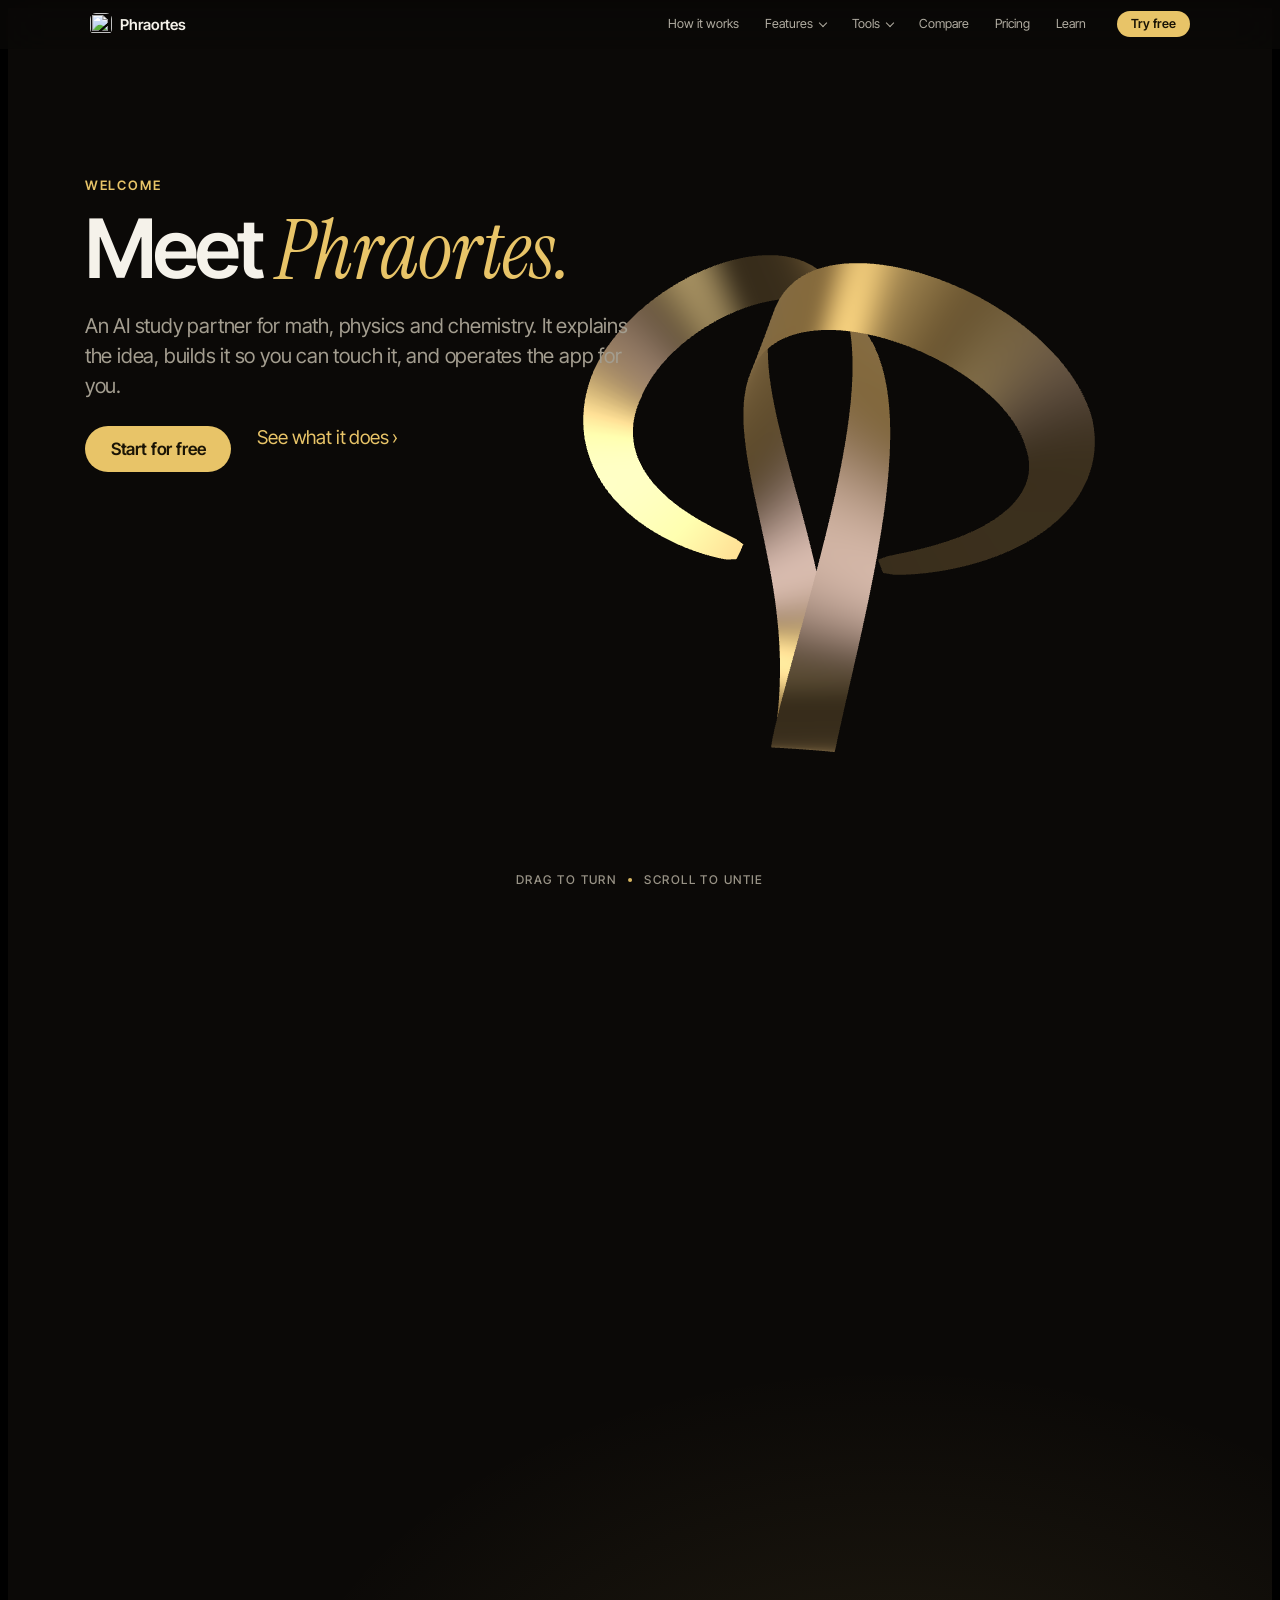
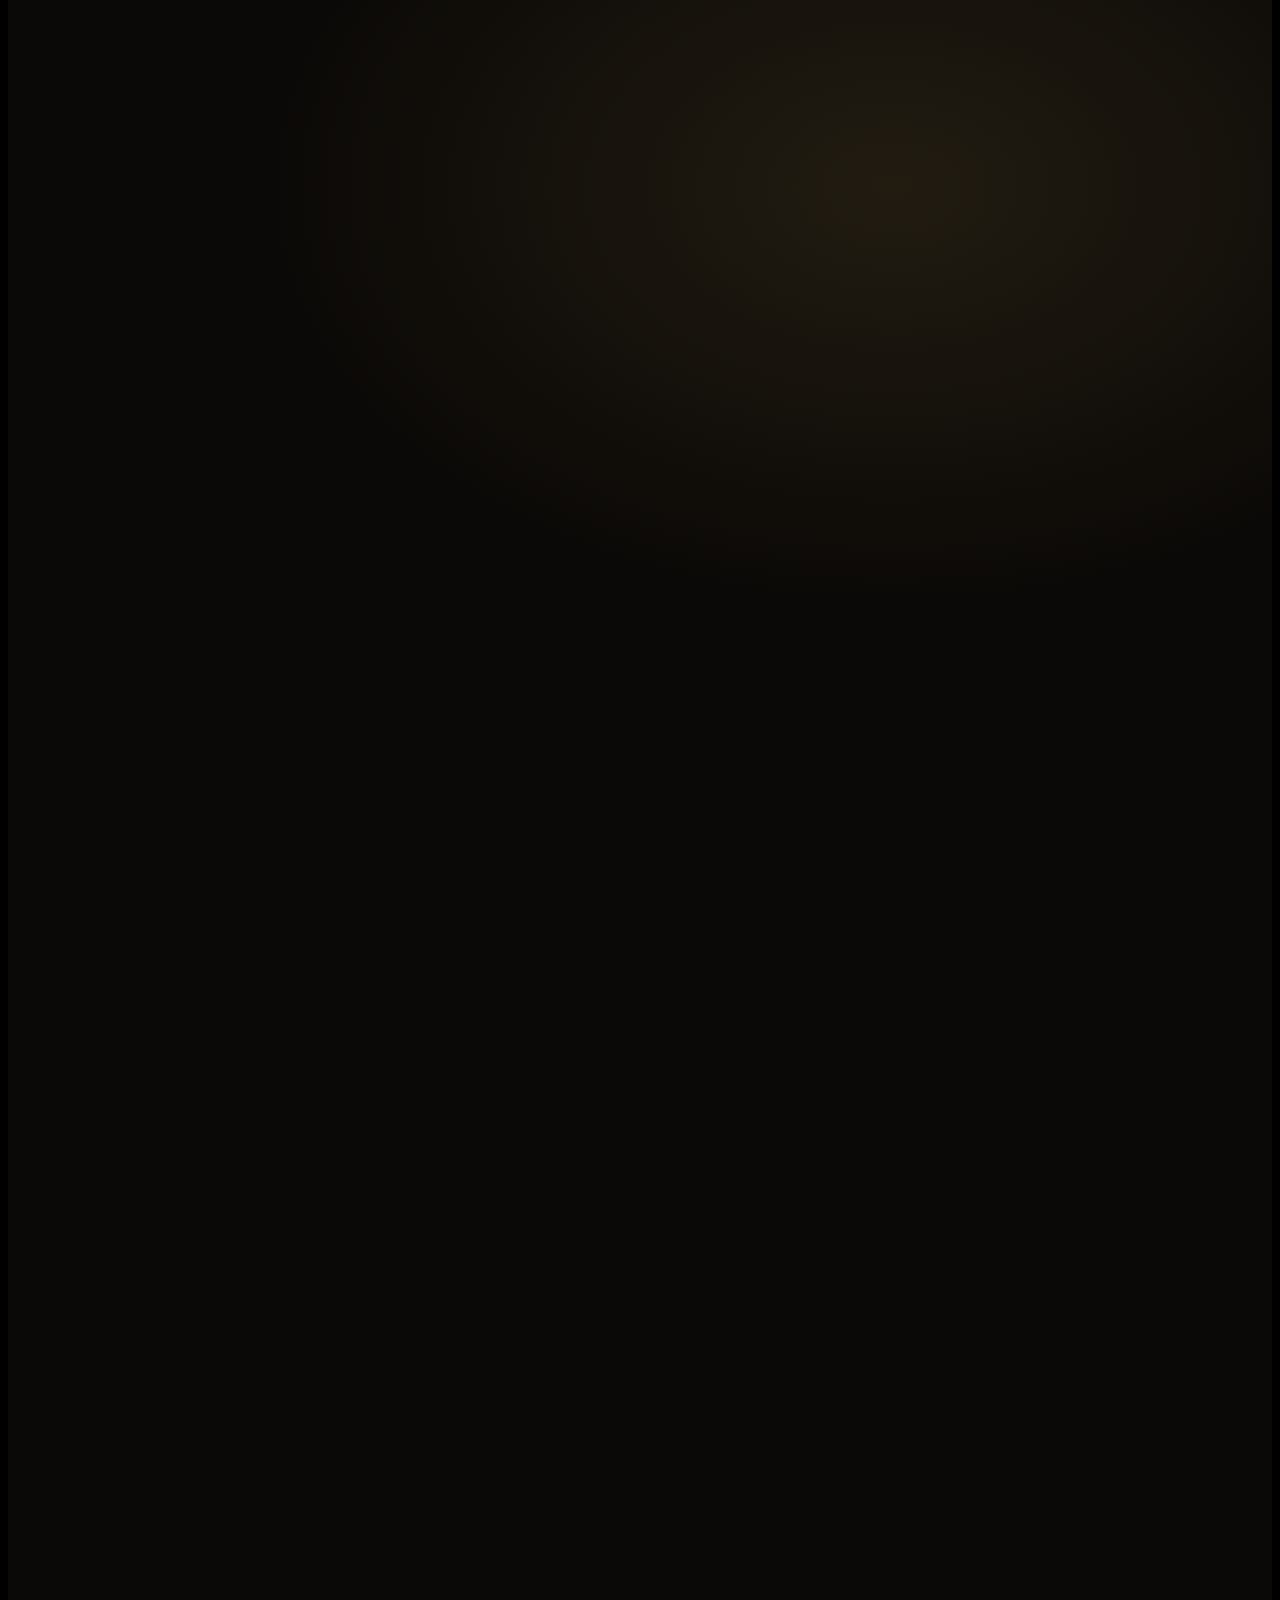
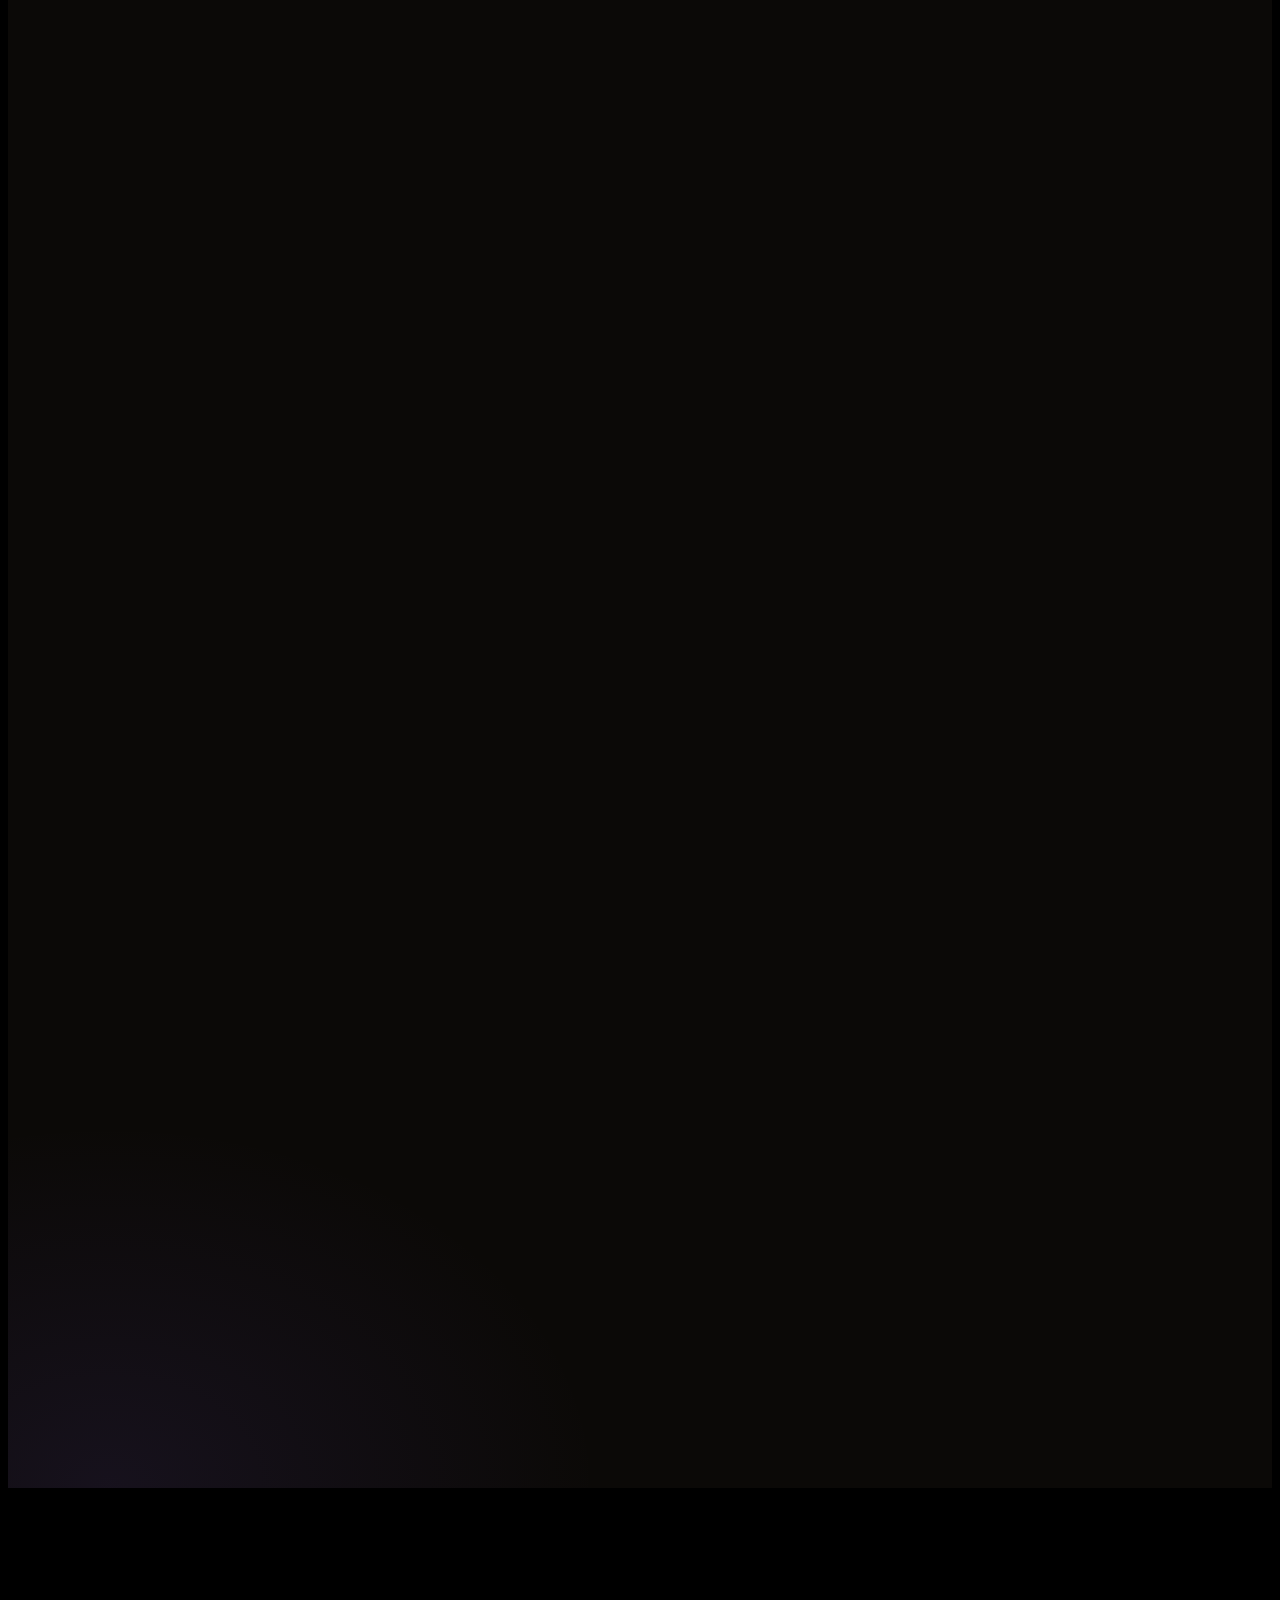
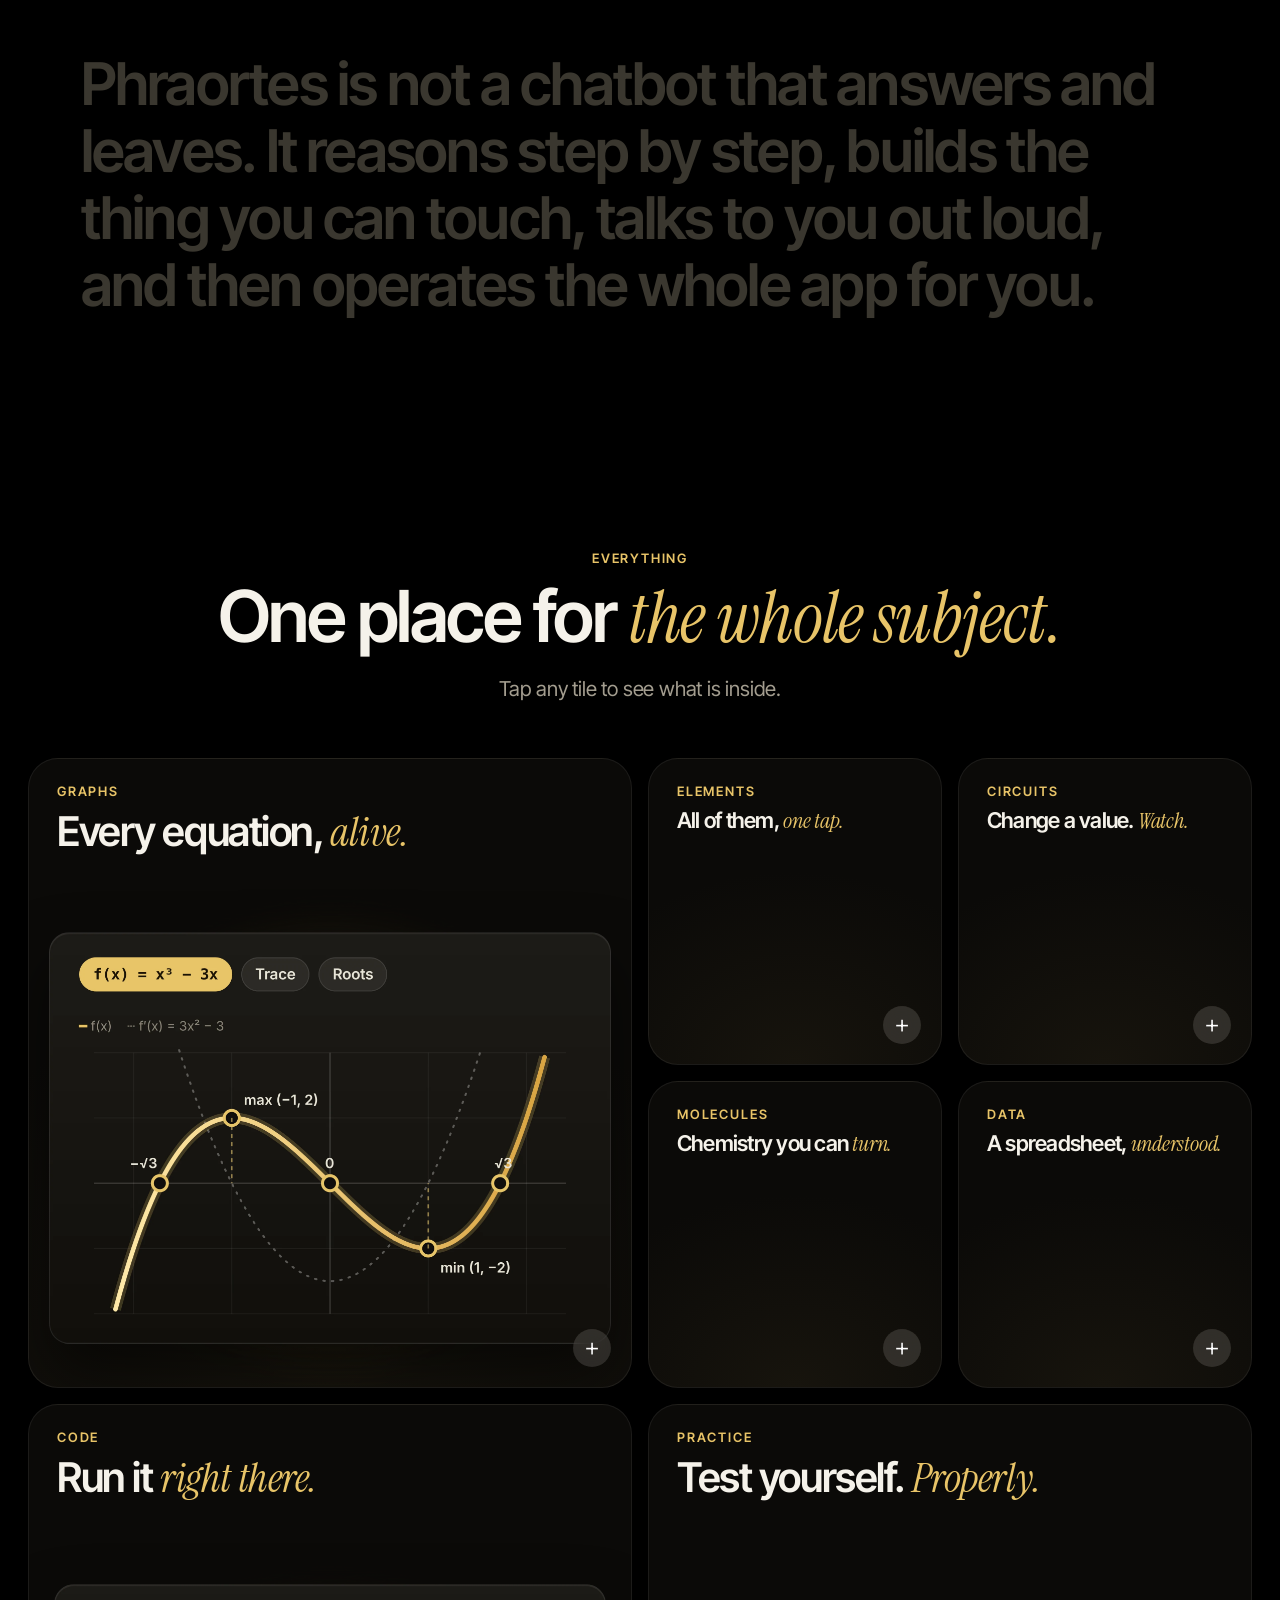
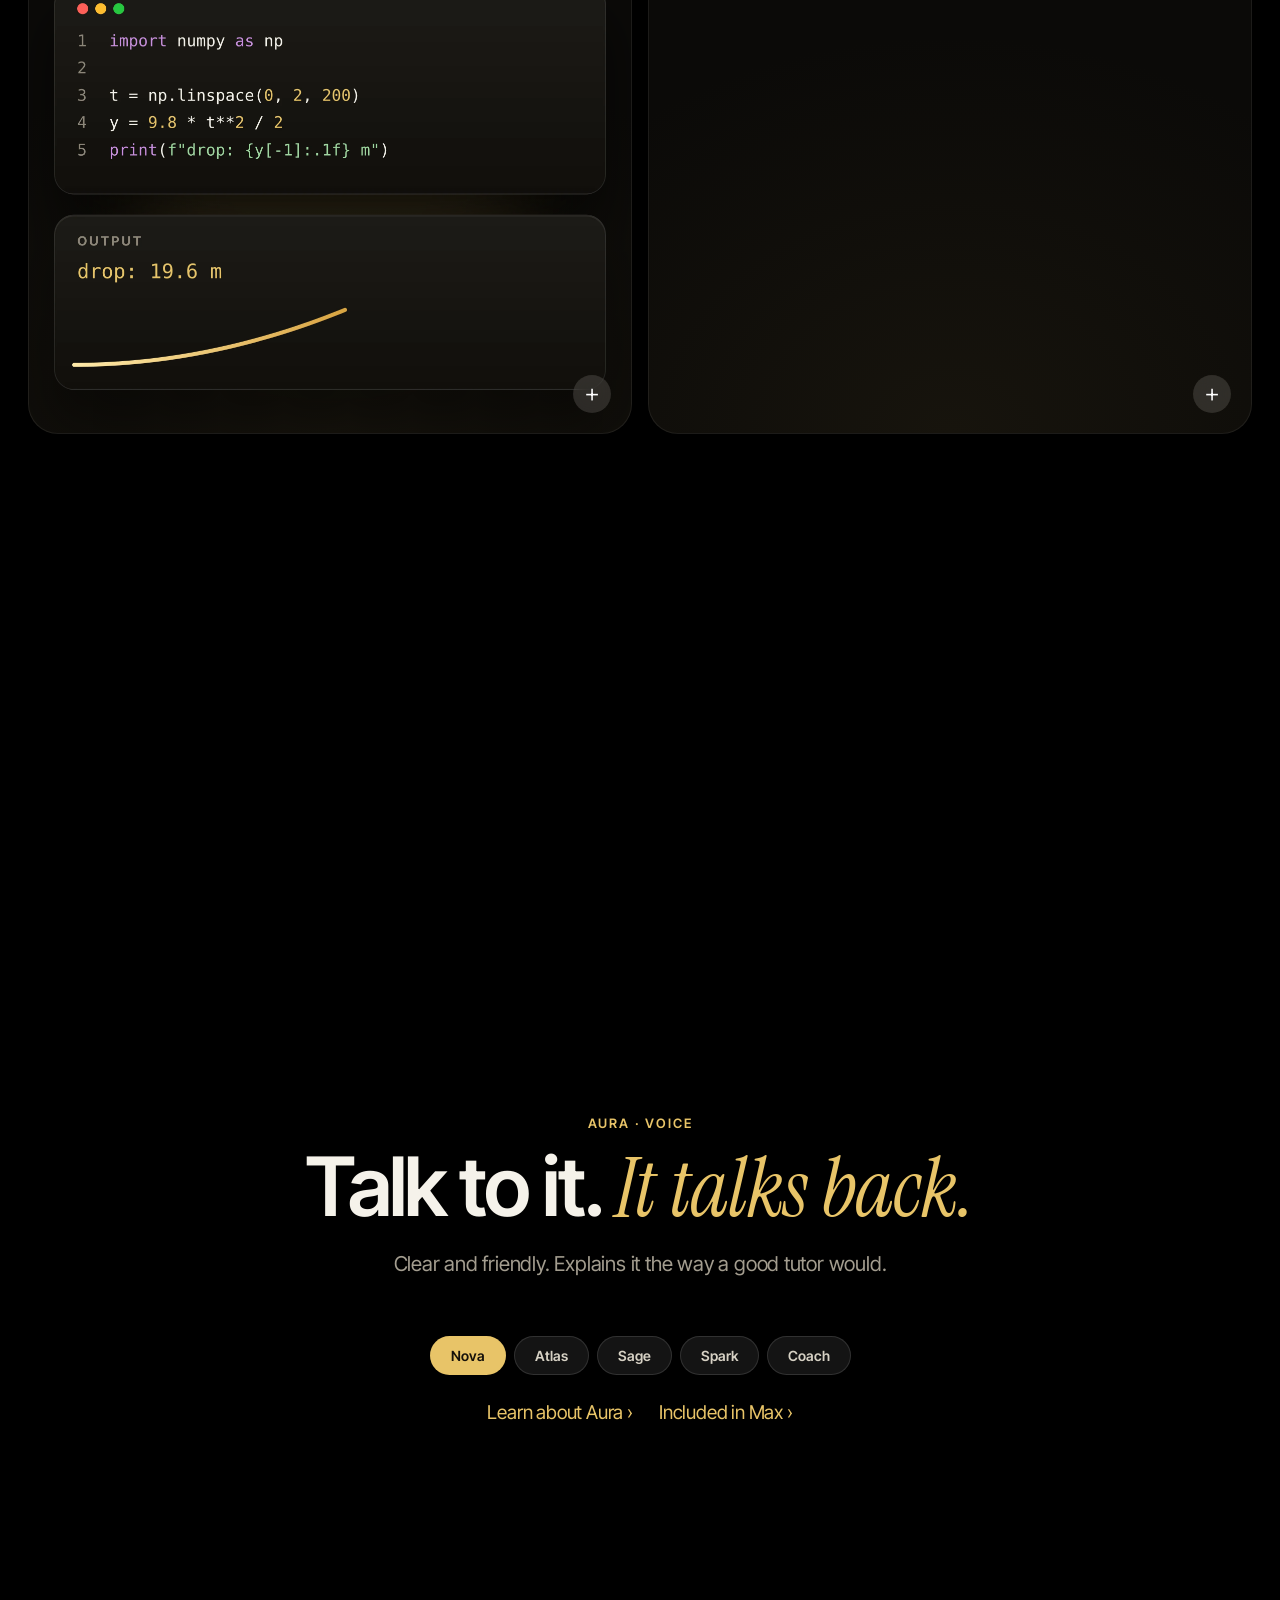
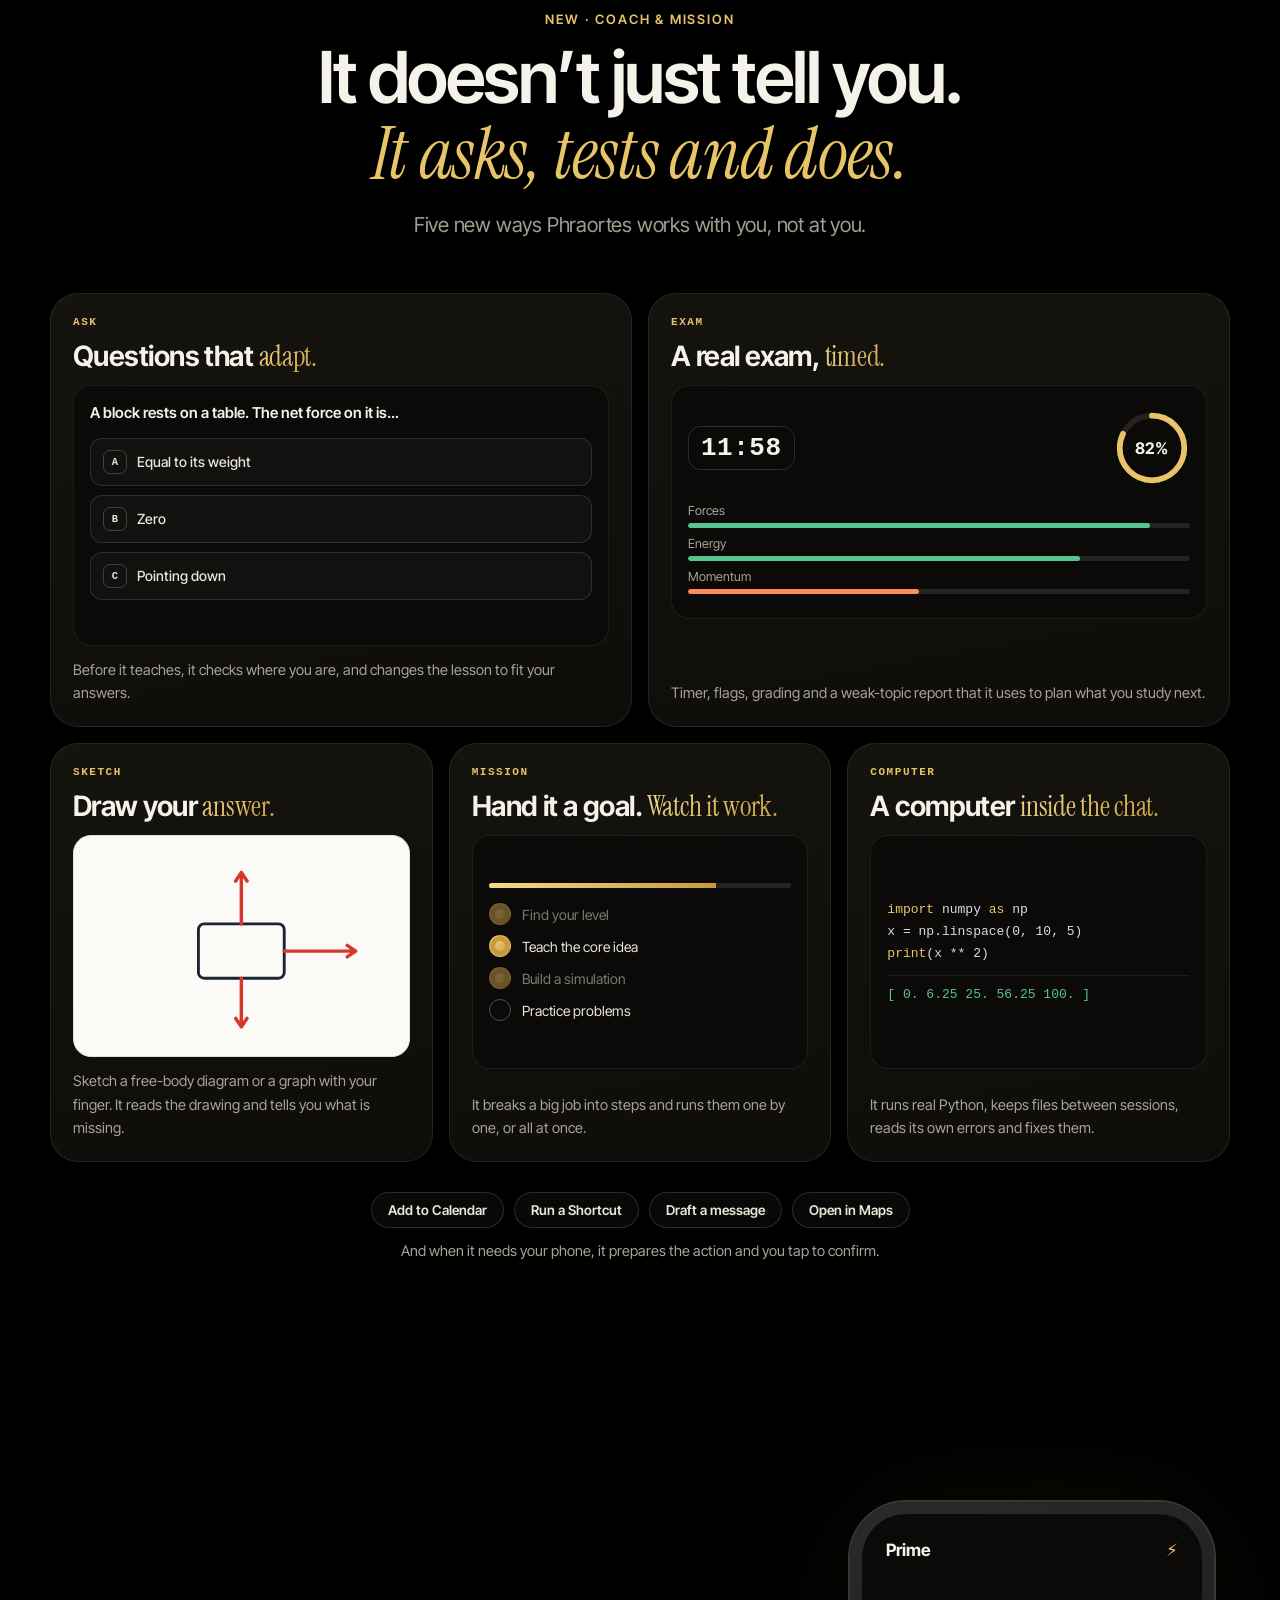
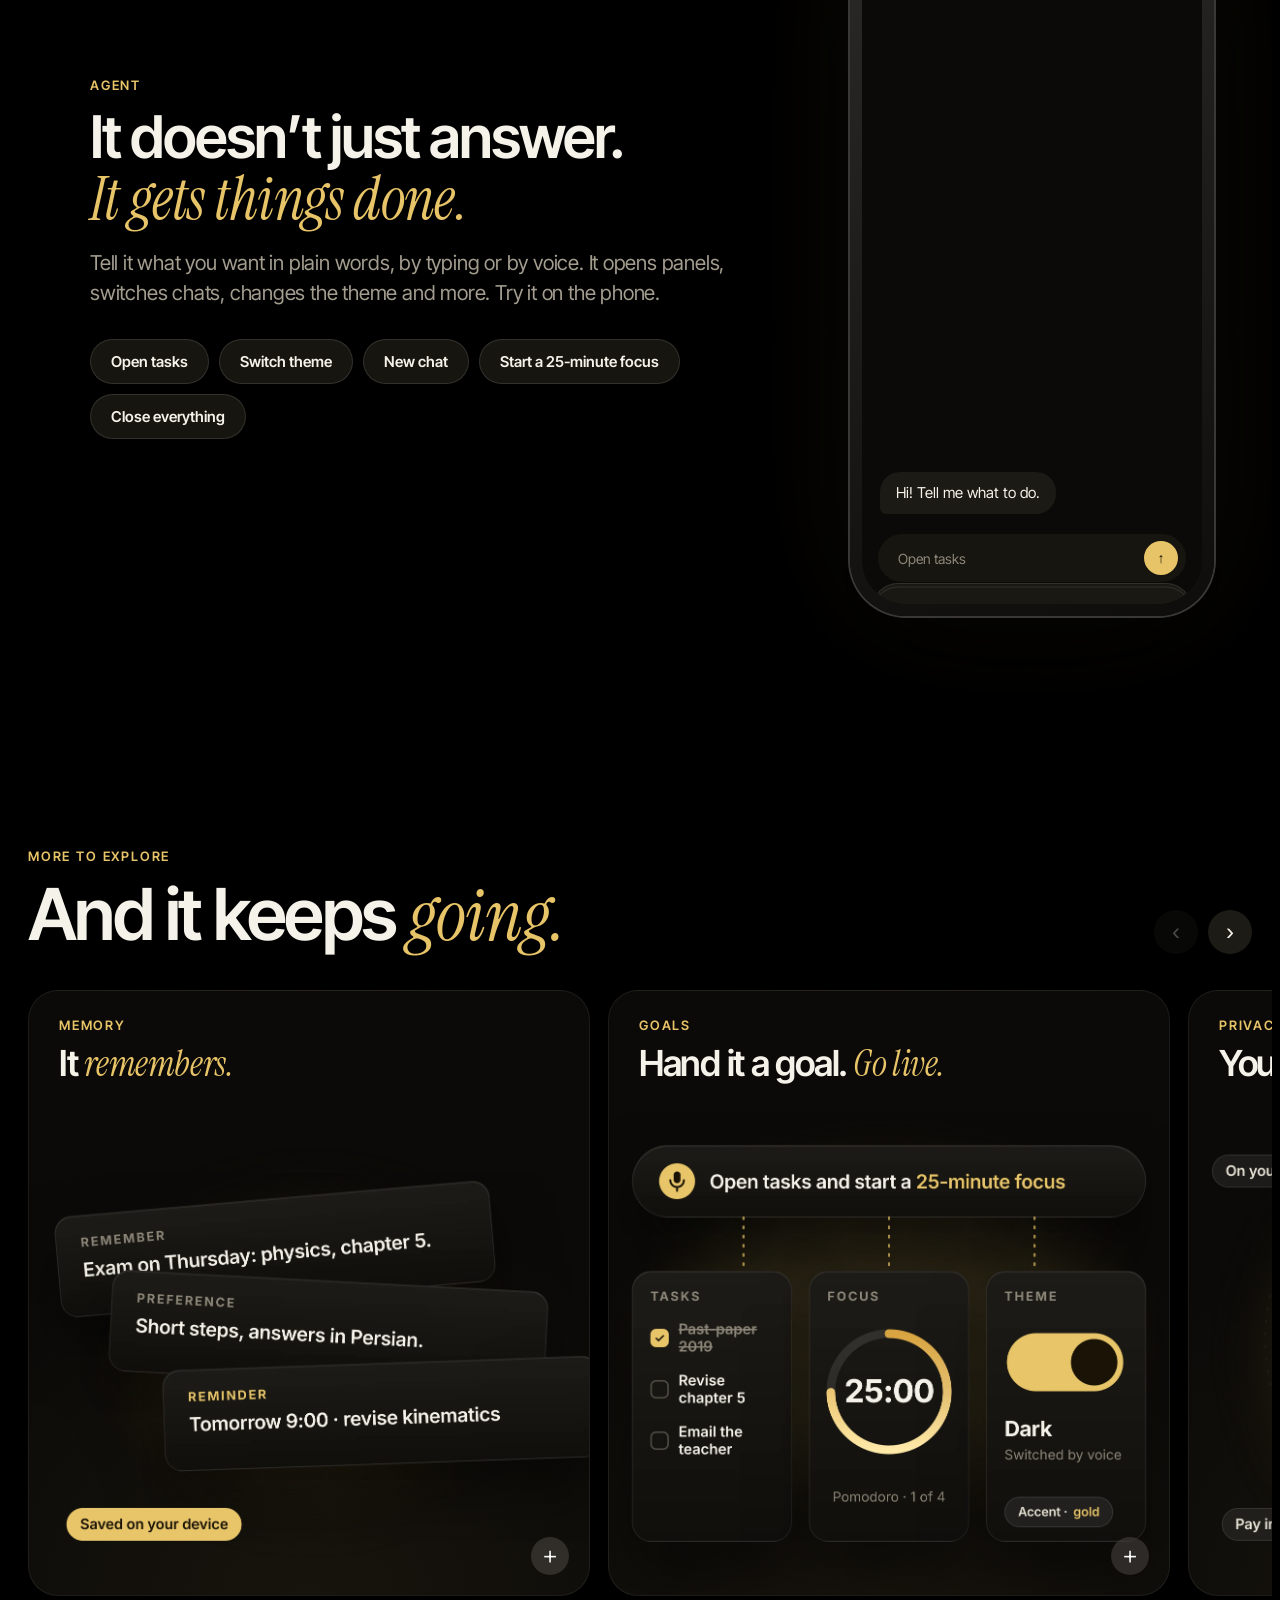
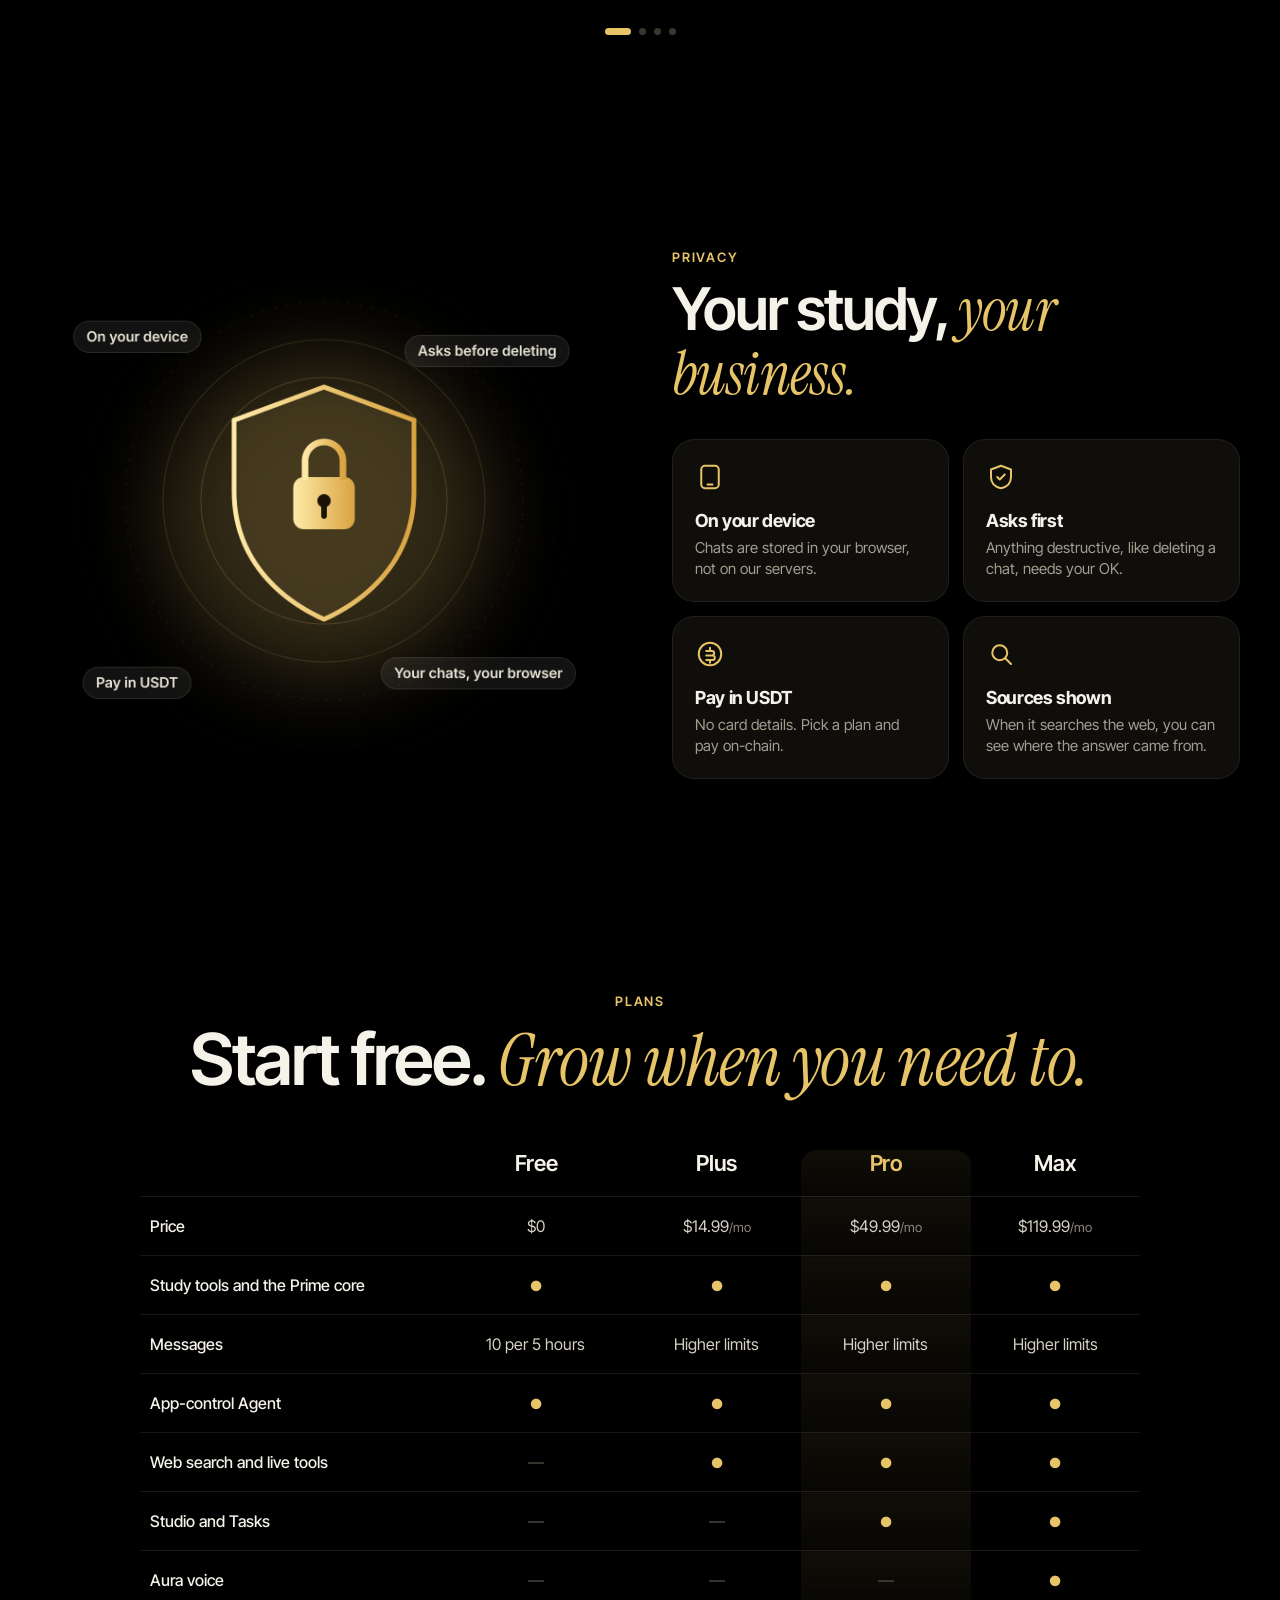
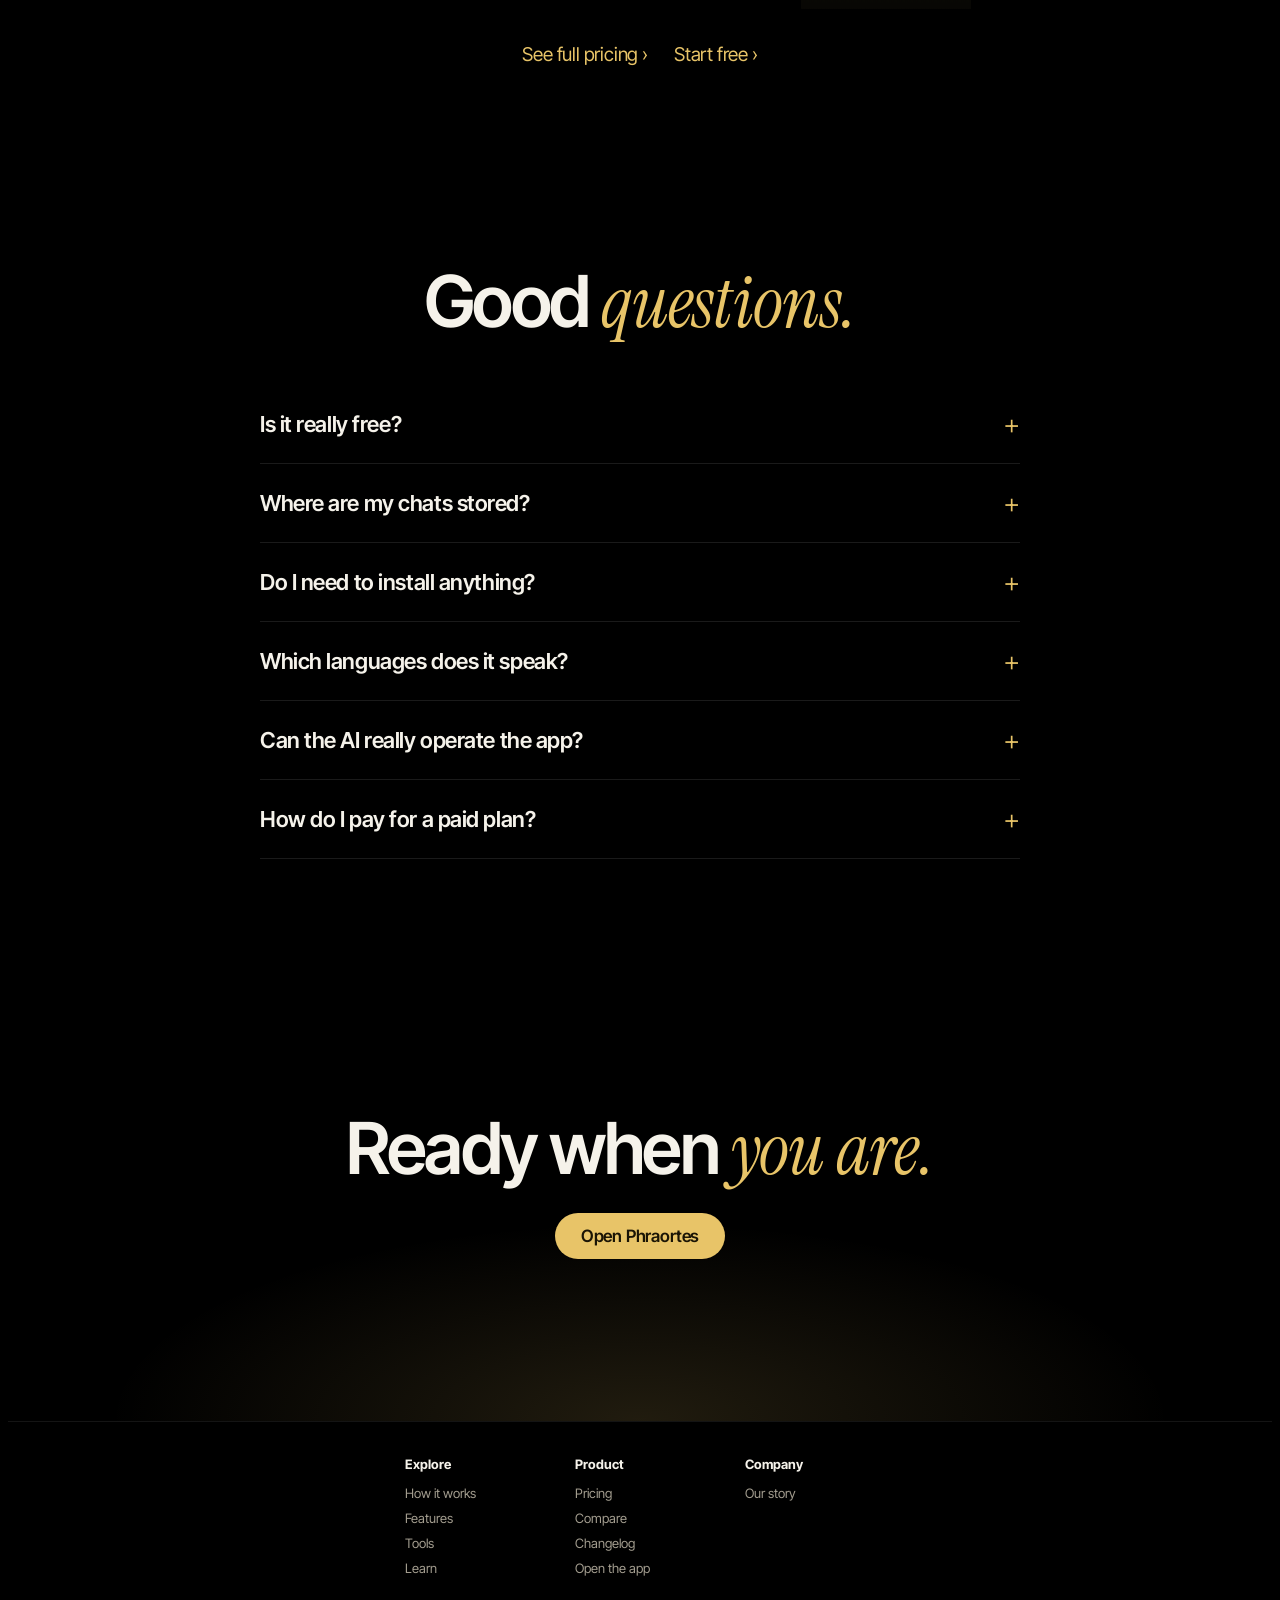
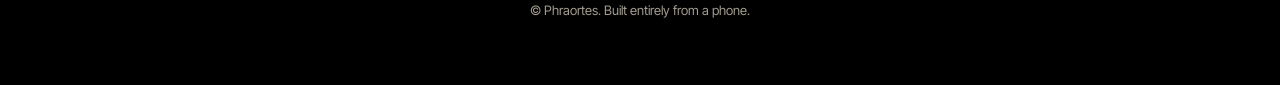
==== commit cbc1faef: "Add files via upload" ====
--- a/index.html
+++ b/index.html
@@ -2,8367 +2,69 @@
 <html lang="en">
 <head>
 <meta charset="UTF-8">
-<meta http-equiv="Content-Security-Policy" content="
-  default-src 'self';
-  script-src 'self' https://cdn.jsdelivr.net https://cdnjs.cloudflare.com 'unsafe-inline' 'wasm-unsafe-eval';
-  worker-src 'self' blob:;
-  style-src 'self' https://fonts.googleapis.com https://cdnjs.cloudflare.com 'unsafe-inline';
-  font-src 'self' https://fonts.gstatic.com https://cdnjs.cloudflare.com;
-  img-src * data: blob:;
-  media-src *;
-  connect-src *;
-  frame-src 'self' blob:;
-  object-src 'none';
-  base-uri 'self';
-">
-<meta name="viewport" content="width=device-width,initial-scale=1,maximum-scale=5,viewport-fit=cover">
-<link rel="manifest" href="manifest.webmanifest">
-<meta name="theme-color" content="#0f0a06">
-<meta name="apple-mobile-web-app-capable" content="yes">
-<meta name="mobile-web-app-capable" content="yes">
-<meta name="apple-mobile-web-app-status-bar-style" content="black-translucent">
-<meta name="apple-mobile-web-app-title" content="Phraortes">
-<link rel="apple-touch-icon" href="apple-touch-icon.png">
-<link rel="icon" type="image/png" href="icon-192.png">
-<title>Phraortes — AI Study Assistant for Math, Physics &amp; Chemistry</title>
-<meta name="description" content="Phraortes is an AI study assistant that solves math, physics and chemistry step by step, with live graphs, 3D molecules, an equation balancer and working electric circuits. Persian and English.">
-<link rel="canonical" href="https://novamind-official.github.io/">
-<meta name="robots" content="index,follow,max-image-preview:large">
-<meta property="og:type" content="website">
-<meta property="og:site_name" content="Phraortes">
-<meta property="og:title" content="Phraortes — AI Study Assistant">
-<meta property="og:description" content="Phraortes is an AI study assistant that solves math, physics and chemistry step by step, with live graphs, 3D molecules, an equation balancer and working electric circuits. Persian and English.">
-<meta property="og:url" content="https://novamind-official.github.io/">
+<meta name="viewport" content="width=device-width,initial-scale=1,viewport-fit=cover">
+<title>Phraortes — Meet your AI study partner for math, physics and chemistry</title>
+<meta name="description" content="Phraortes is an AI study partner that solves math, physics and chemistry step by step, builds interactive graphs, 3D molecules and circuits, and operates the app for you by voice.">
+<link rel="canonical" href="https://novamind-official.github.io/Phraortes/">
+<meta name="theme-color" content="#0b0907">
+<meta property="og:type" content="website"><meta property="og:site_name" content="Phraortes">
+<meta property="og:title" content="Phraortes — AI Study Assistant for Math, Physics & Chemistry">
+<meta property="og:description" content="Phraortes is an AI study assistant that solves math, physics and chemistry step by step, then builds interactive graphs, 3D molecules, circuits and simulations inside the answer.">
+<meta property="og:url" content="https://novamind-official.github.io/Phraortes/">
 <meta property="og:image" content="https://novamind-official.github.io/icon-512.png">
 <meta name="twitter:card" content="summary">
-<meta name="twitter:title" content="Phraortes — AI Study Assistant">
-<meta name="twitter:description" content="Phraortes is an AI study assistant that solves math, physics and chemistry step by step, with live graphs, 3D molecules, an equation balancer and working electric circuits. Persian and English.">
-<script type="application/ld+json">{"@context":"https://schema.org","@type":"WebApplication","name":"Phraortes","url":"https://novamind-official.github.io/","applicationCategory":"EducationalApplication","operatingSystem":"Any","description":"Phraortes is an AI study assistant that solves math, physics and chemistry step by step, with live graphs, 3D molecules, an equation balancer and working electric circuits. Persian and English.","inLanguage":["en","fa"],"offers":{"@type":"Offer","price":"0","priceCurrency":"USD"}}</script>
-<script src="https://cdn.jsdelivr.net/npm/dompurify@3.2.6/dist/purify.min.js"></script>
-<script src="https://cdn.jsdelivr.net/npm/marked/marked.min.js"></script>
-<link rel="stylesheet" href="katex.min.css">
-<script src="katex.min.js"></script>
-<script src="mhchem.min.js"></script>
-<script src="security.js"></script>
-<script src="artifacts.js"></script>
-<script src="pylab.js"></script>
-<script src="coach.js"></script>
-<script src="agent.js"></script>
-<script src="lab.js"></script>
-<script src="docs.js"></script>
-<script src="research.js"></script>
-<script src="learn.js"></script>
-<script src="chartboard.js"></script>
-<script src="payment.js"></script>
-<script src="plans.js"></script>
-<script src="life.js"></script>
-<script src="databoard.js"></script>
-<script src="studio.js"></script>
-<script src="tasks.js"></script>
-<script src="aura-stage.js" defer></script>
-<script src="agent.js" defer></script>
-<script src="https://cdnjs.cloudflare.com/ajax/libs/pdf.js/3.11.174/pdf.min.js"></script>
-<script src="https://cdn.jsdelivr.net/npm/mammoth@1.6.0/mammoth.browser.min.js"></script>
-<script src="https://cdnjs.cloudflare.com/ajax/libs/xlsx/0.18.5/xlsx.full.min.js"></script>
-<link rel="stylesheet" href="https://cdnjs.cloudflare.com/ajax/libs/highlight.js/11.9.0/styles/github-dark.min.css">
-<script src="https://cdnjs.cloudflare.com/ajax/libs/highlight.js/11.9.0/highlight.min.js"></script>
-<script src="https://cdnjs.cloudflare.com/ajax/libs/html2pdf.js/0.10.1/html2pdf.bundle.min.js"></script>
-<script src="https://cdnjs.cloudflare.com/ajax/libs/qrcode-generator/1.4.4/qrcode.min.js"></script>
-<link rel="icon" type="image/png" sizes="32x32" href="favicon-32.png">
-<link href="https://fonts.googleapis.com/css2?family=Space+Grotesk:wght@300;400;500;600;700&family=Space+Mono:wght@400;700&family=Syne:wght@400;600;700;800&family=Playfair+Display:ital,wght@1,700&family=Vazirmatn:wght@300;400;500;600;700&family=Inter+Tight:wght@500;600;700&family=IBM+Plex+Mono:wght@500;600&display=swap" rel="stylesheet">
-<style>
-.sw-in{animation:swIn .38s cubic-bezier(.2,.7,.3,1) both}@keyframes swIn{from{opacity:0;filter:blur(5px);transform:translateY(3px)}to{opacity:1;filter:none;transform:none}}
-
-@property --grad1{syntax:'<color>';inherits:true;initial-value:#12121a}
-@property --grad2{syntax:'<color>';inherits:true;initial-value:#08080d}
-@property --p{syntax:'<color>';inherits:true;initial-value:#b0b0b0}
-:root{--p:#D4A24C;--bg:#0f0a06;--txt:#fff;--grad1:#2a1608;--grad2:#140a04;--brd:rgba(212,162,76,0.12);--ease:cubic-bezier(0.16,1,0.3,1);--glow:rgba(212,162,76,0.18);--pulse:#C9722E;--pulse-bright:#E8934A;--cyan-star:#2E8B7A;--gold-star:#F0B429;--nova:#C2410C;--text-primary:#F5EEDD;--text-secondary:#B39B7A;--text-muted:#5C4E3A;--glass-border:rgba(201,114,46,0.2);--glass-bg:rgba(26,16,10,0.75);--void:#0A0603;--nebula-2:#22140A}
-*{box-sizing:border-box;outline:none;-webkit-tap-highlight-color:transparent;-webkit-user-select:none;user-select:none}
-body{position:fixed;width:100%;margin:0;background:var(--bg);color:var(--txt);height:100dvh;display:flex;overflow:hidden;font-family:'Space Grotesk','Vazirmatn',-apple-system,sans-serif;transition:background 0.8s var(--ease),--grad1 0.9s var(--ease),--grad2 0.9s var(--ease),--p 0.9s var(--ease)}
-.bg-glow{position:fixed;inset:0;z-index:-1;background:radial-gradient(circle at 20% 30%,var(--grad1) 0%,transparent 70%),radial-gradient(circle at 80% 80%,var(--grad2) 0%,transparent 70%);filter:blur(60px);opacity:0.9;transition:1s var(--ease),--grad1 0.9s var(--ease),--grad2 0.9s var(--ease)}
-.bg-lattice{position:fixed;inset:0;z-index:-1;pointer-events:none;background-image:repeating-linear-gradient(45deg,rgba(212,162,76,0.03) 0,rgba(212,162,76,0.03) 1px,transparent 1px,transparent 58px),repeating-linear-gradient(-45deg,rgba(212,162,76,0.03) 0,rgba(212,162,76,0.03) 1px,transparent 1px,transparent 58px);transition:0.6s var(--ease)}
-body.sovereign-mode .bg-lattice{background-image:repeating-linear-gradient(45deg,rgba(232,196,104,0.06) 0,rgba(232,196,104,0.06) 1px,transparent 1px,transparent 46px),repeating-linear-gradient(-45deg,rgba(232,196,104,0.06) 0,rgba(232,196,104,0.06) 1px,transparent 1px,transparent 46px)}
-
-/* MOODS */
-body.mood-cyber{--grad1:#021a0c;--grad2:#000a04;--p:#00ff88;--glow:rgba(0,255,136,0.2)}
-body.mood-vapor{--grad1:#1a0524;--grad2:#0a0112;--p:#d100ff;--glow:rgba(209,0,255,0.2)}
-body.mood-crimson{--grad1:#240202;--grad2:#0f0000;--p:#ff2a2a;--glow:rgba(255,42,42,0.2)}
-body.mood-gold{--grad1:#1a1202;--grad2:#0a0700;--p:#ffb700;--glow:rgba(255,183,0,0.2)}
-body.mood-nordic{--grad1:#031524;--grad2:#010812;--p:#00d0ff;--glow:rgba(0,208,255,0.2)}
-body.mood-pos{--grad1:#061c10;--grad2:#030d07;--p:#00b36b;--glow:rgba(0,179,107,0.2)}
-body.mood-neg{--grad1:#1f0808;--grad2:#0f0404;--p:#ff453a;--glow:rgba(255,69,58,0.2)}
-body.mood-neu{--grad1:#140b2e;--grad2:#09041a;--p:#bf5af2;--glow:rgba(191,90,242,0.2)}
-body.mood-excited{--grad1:#241406;--grad2:#120a03;--p:#ff9f0a;--glow:rgba(255,159,10,0.2)}
-body.mood-calm{--grad1:#0a182e;--grad2:#040b1a;--p:#4169e1;--glow:rgba(65,105,225,0.2)}
-body.mood-love{--grad1:#220012;--grad2:#0f0008;--p:#ff3c7d;--glow:rgba(255,60,125,0.2)}
-body.mood-creative{--grad1:#0a0a22;--grad2:#050514;--p:#9b5de5;--glow:rgba(155,93,229,0.2)}
-body.workspace-mode{--bg:#030305;--grad1:#060a06;--grad2:#000;--p:#00ff88;--glow:rgba(0,255,136,0.15)}
-body.workspace-mode .bg-glow{opacity:0.2;background-image:linear-gradient(rgba(0,255,136,0.03) 1px,transparent 1px),linear-gradient(90deg,rgba(0,255,136,0.03) 1px,transparent 1px);background-size:30px 30px}
-body.workspace-mode .msg,body.workspace-mode #ui{font-family:"Fira Code","Courier New",monospace}
-body.intellect-mode{--bg:#0a0a0c;--grad1:#181822;--grad2:#08080a;--p:#bf5af2;--glow:rgba(191,90,242,0.15)}
-body.intellect-mode .msg,body.intellect-mode #ui{font-family:Georgia,serif;font-size:17px;line-height:1.8}
-body.sovereign-mode{--bg:#0a0805;--grad1:#1c1408;--grad2:#0a0700;--p:#E8C468;--glow:rgba(232,196,104,0.2)}
-body.sovereign-mode .msg,body.sovereign-mode #ui{font-family:'Space Grotesk','Vazirmatn',sans-serif;font-size:15.5px}
-body.light-theme{--bg:#F7F2E7;--txt:#2b2313;--grad1:#EDE3C8;--grad2:#F7F2E7;--brd:rgba(43,35,19,0.12);--glow:rgba(201,162,39,0.18);--p:#8a6d1f}
-body.light-theme #sidebar{background:rgba(247,242,231,0.94);border-right:1px solid rgba(43,35,19,0.1)}
-body.light-theme header{background:linear-gradient(to bottom,rgba(247,242,231,0.75) 0%,rgba(247,242,231,0.3) 65%,transparent 100%);border-bottom:none}
-body.light-theme .logo-main{color:#8a6d1f;text-shadow:none}
-body.light-theme .logo-sub{color:rgba(43,35,19,0.4)}
-body.light-theme .sidebar-title{color:#8a6d1f}
-body.light-theme .h-item{background:rgba(43,35,19,0.035);border-color:rgba(43,35,19,0.08)}
-body.light-theme .h-item span{color:#2b2313}
-body.light-theme .h-item.active-chat{border-color:#8a6d1f}
-body.light-theme .btn-new-chat{background:linear-gradient(135deg,rgba(201,162,39,0.16),rgba(201,162,39,0.08));border-color:rgba(201,162,39,0.4);color:#2b2313}
-body.light-theme .session-search{background:rgba(43,35,19,0.035);border-color:rgba(43,35,19,0.1);color:#2b2313}
-body.light-theme .session-search::placeholder{color:rgba(43,35,19,0.35)}
-body.light-theme .hf-btn{color:rgba(43,35,19,0.5);border-color:rgba(43,35,19,0.1)}
-body.light-theme .hf-btn.active,body.light-theme .hf-btn:hover{color:#2b2313;background:rgba(43,35,19,0.06)}
-body.light-theme .account-menu{background:rgba(255,255,255,0.97);color:#2b2313}
-body.light-theme .user{background:rgba(201,162,39,0.16);border:1px solid rgba(201,162,39,0.32);color:#2b2313}
-body.light-theme .ai{color:#2b2313}
-body.light-theme .ai table{background:rgba(43,35,19,0.02);border-color:rgba(43,35,19,0.1)}
-body.light-theme .ai th{background:rgba(43,35,19,0.05);color:#8a6d1f;border-color:rgba(43,35,19,0.1)}
-body.light-theme .ai td{color:rgba(43,35,19,0.85);border-color:rgba(43,35,19,0.06)}
-body.light-theme .input-bar{background:rgba(255,255,255,0.8);border-color:rgba(43,35,19,0.14)}
-body.light-theme #ui{color:#2b2313}
-body.light-theme #ui::placeholder{color:rgba(43,35,19,0.32)}
-body.light-theme .btn-icon{color:rgba(43,35,19,0.55)}
-body.light-theme .voice-btn{color:rgba(43,35,19,0.45)}
-body.light-theme footer{background:linear-gradient(to top,rgba(247,242,231,0.96) 55%,transparent)}
-body.light-theme .code-header span{color:rgba(43,35,19,0.55)}
-body.light-theme .code-tool-btn{background:rgba(43,35,19,0.05);border-color:rgba(43,35,19,0.1);color:rgba(43,35,19,0.65)}
-body.light-theme .toast{background:rgba(255,255,255,0.97);color:#2b2313}
-body.light-theme .listen-ops{background:rgba(255,255,255,0.75)}
-body.light-theme .l-btn{color:rgba(43,35,19,0.5)}
-body.light-theme .followup-chip{background:rgba(43,35,19,0.04);border-color:rgba(43,35,19,0.12);color:rgba(43,35,19,0.75)}
-body.light-theme .followup-chip:hover{background:rgba(43,35,19,0.08);color:#2b2313}
-body.light-theme .loader-text{color:rgba(43,35,19,0.55)}
-body.light-theme .source-chip{background:rgba(43,35,19,0.05);border-color:rgba(43,35,19,0.1);color:#8a6d1f}
-body.light-theme .drop-menu,body.light-theme .magic-menu{background:rgba(255,255,255,0.98);border-color:rgba(43,35,19,0.12)}
-body.light-theme .mi-name{color:#2b2313}
-body.light-theme .mi-sub{color:rgba(43,35,19,0.45)}
-body.light-theme .menu-header-label{color:rgba(43,35,19,0.4)}
-body.light-theme .menu-header-label::after{background:linear-gradient(90deg,rgba(43,35,19,0.15),transparent)}
-body.light-theme .magic-item{color:#2b2313}
-body.light-theme .magic-item:hover{background:rgba(43,35,19,0.06)}
-body.light-theme #account-page{background:rgba(250,246,238,0.99);color:#2b2313}
-body.light-theme .ac-section{background:rgba(43,35,19,0.025);border-color:rgba(43,35,19,0.08)}
-body.light-theme .ac-section-title{color:#8a6d1f}
-body.light-theme .toggle-row-sub{color:rgba(43,35,19,0.4)}
-body.light-theme .google-btn{box-shadow:0 4px 16px rgba(0,0,0,0.12)}
-body.light-theme .ac-user-email{color:rgba(43,35,19,0.4)}
-body.light-theme #core-header,body.light-theme #core-footer{color:#2b2313}
-
-/* FLASH & TOAST */
-#core-flash{position:fixed;inset:0;background:#fff;opacity:0;pointer-events:none;z-index:10000;transition:opacity 0.2s;mix-blend-mode:overlay}
-#core-flash.flash{opacity:0.25}
-#toast-container{position:fixed;top:22px;left:50%;transform:translateX(-50%);z-index:20000;display:flex;flex-direction:column;gap:8px;pointer-events:none;width:max-content;max-width:90vw}
-.toast{background:rgba(18,18,22,0.94);backdrop-filter:blur(20px);border:1px solid var(--p);color:#fff;padding:11px 22px;border-radius:28px;font-size:13px;font-weight:600;box-shadow:0 12px 36px rgba(0,0,0,0.5),0 0 0 1px rgba(255,255,255,0.04);opacity:0;transform:translateY(-16px) scale(0.96);transition:0.4s cubic-bezier(0.175,0.885,0.32,1.275);display:flex;align-items:center;gap:8px}
-.toast.show{opacity:1;transform:translateY(0) scale(1)}
-.toast.success-toast{border-color:#00b36b}
-.toast.error-toast{border-color:#ff453a}
-
-/* SIDEBAR */
-#sidebar{position:fixed;top:0;left:-300px;width:300px;height:100%;background:rgba(10,10,16,0.72);backdrop-filter:blur(40px);border-right:1px solid var(--brd);z-index:4000;transition:transform 0.38s var(--ease),clip-path 0.4s var(--ease);box-shadow:20px 0 60px rgba(0,0,0,0.6);display:flex;flex-direction:column;clip-path:inset(0 0 100% 0)}
-#sidebar.active{transform:translateX(300px);clip-path:inset(0 0 0% 0)}
-#sidebar::before{content:'';position:absolute;top:0;left:0;right:0;height:6px;background:linear-gradient(90deg,#7A2E2E,#C9A227,#7A2E2E);box-shadow:0 2px 10px rgba(201,162,39,0.4);z-index:2}
-/* Persistent sidebar on wide viewports — a fixed slide-over overlay makes sense on a phone,
-   but on tablet/desktop it should sit in the layout permanently, like ChatGPT/Claude's web app,
-   instead of needing to be opened and dimming the content underneath every time. */
-@media(min-width:1024px){
-  #sidebar,#sidebar.active{position:relative;left:0;top:0;transform:none;clip-path:none;transition:none;box-shadow:none;flex-shrink:0}
-  #sidebar-overlay{display:none !important}
-  #sidebar-close-btn,#sidebar-toggle-btn{display:none}
-}
-#sidebar-overlay{position:fixed;inset:0;background:rgba(0,0,0,0.5);backdrop-filter:blur(5px);z-index:3999;opacity:0;pointer-events:none;transition:opacity 0.5s var(--ease)}
-#sidebar-overlay.show{opacity:1;pointer-events:all}
-.sidebar-top{padding:24px 18px 12px;display:flex;justify-content:space-between;align-items:center}
-.sidebar-title{font-weight:900;color:var(--p);letter-spacing:2.5px;font-size:12px;font-family:'Space Mono',monospace}
-
-/* NEW CHAT BUTTON */
-.btn-new-chat{width:calc(100% - 28px);margin:0 14px 12px;padding:14px 20px;background:linear-gradient(135deg,rgba(108,92,231,0.18),rgba(168,85,247,0.12));border:1px solid rgba(108,92,231,0.3);color:#fff;border-radius:18px;font-weight:700;cursor:pointer;transition:all 0.35s var(--ease);font-family:inherit;font-size:14px;display:flex;align-items:center;justify-content:center;gap:10px;position:relative;overflow:hidden;box-shadow:0 4px 20px rgba(108,92,231,0.15),inset 0 1px 0 rgba(255,255,255,0.06)}
-.btn-new-chat::before{content:'';position:absolute;inset:-1px;background:linear-gradient(135deg,var(--pulse),var(--pulse-bright));border-radius:18px;opacity:0;transition:opacity 0.35s;z-index:0}
-.btn-new-chat:hover{transform:translateY(-2px) scale(1.02);box-shadow:0 8px 30px rgba(108,92,231,0.3),inset 0 1px 0 rgba(255,255,255,0.1)}
-.btn-new-chat:hover::before{opacity:0.12}
-.btn-new-chat span{position:relative;z-index:1}
-.btn-new-chat-icon{width:26px;height:26px;border-radius:8px;background:linear-gradient(135deg,var(--pulse),var(--pulse-bright));display:flex;align-items:center;justify-content:center;font-size:14px;box-shadow:0 3px 10px rgba(108,92,231,0.5);position:relative;z-index:1;flex-shrink:0}
-
-/* SESSION SEARCH */
-.session-search-wrap{padding:0 14px 10px;position:relative}
-.session-search{width:100%;padding:9px 12px 9px 34px;background:rgba(255,255,255,0.04);border:1px solid rgba(255,255,255,0.07);border-radius:12px;color:#fff;font-size:13px;font-family:inherit;transition:0.3s}
-.session-search:focus{border-color:rgba(108,92,231,0.4);background:rgba(108,92,231,0.06);outline:none}
-.session-search::placeholder{color:rgba(255,255,255,0.25)}
-.session-search-icon{position:absolute;left:24px;top:50%;transform:translateY(-50%);color:rgba(255,255,255,0.3);font-size:14px;pointer-events:none}
-
-#h-list{flex:1;overflow-y:auto;padding:0 12px 14px}
-#h-list::-webkit-scrollbar{width:3px}
-#h-list::-webkit-scrollbar-thumb{background:rgba(255,255,255,0.08);border-radius:2px}
-.h-item{padding:12px 14px;border-radius:14px;margin-bottom:7px;background:rgba(255,255,255,0.03);display:flex;align-items:center;justify-content:space-between;font-size:13px;border:1px solid rgba(255,255,255,0.05);transition:all 0.3s var(--ease);cursor:pointer}
-#select-mode-btn.active{color:var(--p);background:rgba(212,162,76,0.14)}
-.h-item-icon{width:24px;height:24px;border-radius:8px;display:flex;align-items:center;justify-content:center;font-size:13px;flex-shrink:0;margin-right:9px}
-.hall-dashboard{text-align:center;padding:44px 20px 20px;display:flex;flex-direction:column;align-items:center;gap:4px;animation:fadeIn 0.4s ease}
-.hall-wordmark{font-family:'Playfair Display',serif;font-style:italic;font-size:26px;font-weight:700;color:var(--p);text-shadow:0 0 24px var(--glow);margin-top:6px}
-.hall-tagline{color:rgba(255,255,255,0.3);font-size:11.5px;font-family:'Space Mono',monospace;letter-spacing:1.5px;margin-bottom:6px}
-.hall-status-row{display:flex;gap:7px;flex-wrap:wrap;justify-content:center;margin-bottom:22px}
-.hall-status-pill{padding:5px 13px;border-radius:20px;background:rgba(255,255,255,0.05);border:1px solid rgba(255,255,255,0.1);font-family:'Space Mono',monospace;font-size:10.5px;font-weight:700;color:rgba(255,255,255,0.55);letter-spacing:0.3px}
-.hall-section-label{font-family:'Space Mono',monospace;font-size:9.5px;letter-spacing:1.6px;text-transform:uppercase;color:rgba(255,255,255,0.32);margin-bottom:9px}
-.hall-quick-row{display:flex;gap:8px;flex-wrap:wrap;justify-content:center;max-width:420px}
-.hall-chip{padding:9px 16px;border-radius:20px;background:rgba(255,255,255,0.04);border:1px solid rgba(255,255,255,0.09);font-size:12.5px;font-weight:600;color:rgba(255,255,255,0.8);cursor:pointer;transition:0.18s;font-family:'Space Grotesk','Vazirmatn',sans-serif}
-.hall-chip:hover{background:rgba(212,162,76,0.1);border-color:var(--hc,var(--p))}
-.hall-chip:active{transform:scale(0.96)}
-.chat-search-bar{position:absolute;top:10px;left:50%;transform:translateX(-50%) translateY(-140%);width:min(92%,480px);z-index:900;display:flex;align-items:center;gap:9px;padding:9px 14px;background:rgba(18,18,26,0.92);backdrop-filter:blur(30px);border:1px solid rgba(255,255,255,0.12);border-radius:30px;box-shadow:0 14px 40px rgba(0,0,0,0.45);transition:transform 0.25s var(--ease),opacity 0.25s var(--ease);opacity:0}
-.chat-search-bar.show{transform:translateX(-50%) translateY(0);opacity:1}
-#chat-search-input{flex:1;background:transparent;border:none;outline:none;color:#fff;font-size:13.5px;font-family:inherit;min-width:0}
-#chat-search-count{font-family:'Space Mono',monospace;font-size:10.5px;color:rgba(255,255,255,0.4);white-space:nowrap;flex-shrink:0}
-.chat-search-bar button{background:none;border:none;color:rgba(255,255,255,0.55);cursor:pointer;padding:4px;display:flex;align-items:center;justify-content:center;flex-shrink:0;border-radius:6px;transition:0.15s}
-.chat-search-bar button:hover{color:#fff;background:rgba(255,255,255,0.08)}
-.search-match-highlight{animation:searchPulse 1.1s ease 2;border-radius:14px}
-@keyframes searchPulse{0%,100%{box-shadow:0 0 0 0 rgba(212,162,76,0)}50%{box-shadow:0 0 0 6px rgba(212,162,76,0.18)}}
-.undo-toast{position:fixed;bottom:100px;left:50%;transform:translateX(-50%) translateY(30px);z-index:40000;display:flex;align-items:center;gap:16px;padding:12px 12px 12px 20px;background:rgba(18,18,26,0.96);backdrop-filter:blur(24px);border:1px solid rgba(255,255,255,0.12);border-radius:30px;box-shadow:0 16px 44px rgba(0,0,0,0.5);opacity:0;pointer-events:none;transition:0.3s var(--ease)}
-.undo-toast.show{opacity:1;pointer-events:auto;transform:translateX(-50%) translateY(0)}
-#undo-toast-msg{font-size:13px;color:#fff;font-family:'Space Grotesk','Vazirmatn',sans-serif}
-.undo-toast button{background:rgba(212,162,76,0.16);border:1px solid rgba(212,162,76,0.35);color:var(--p);font-weight:800;font-size:11.5px;letter-spacing:0.5px;padding:8px 16px;border-radius:20px;cursor:pointer;font-family:inherit;flex-shrink:0}
-.undo-toast button:active{transform:scale(0.95)}
-.focus-reader-overlay{position:fixed;inset:0;background:var(--bg);z-index:36000;display:none;overflow-y:auto;padding:70px 24px 100px}
-.focus-reader-overlay.show{display:block;animation:fadeIn 0.25s ease}
-.focus-reader-content{max-width:680px;margin:0 auto;font-size:18px;line-height:1.95;color:var(--text-primary);font-family:'Georgia',serif}
-.focus-reader-content h1,.focus-reader-content h2,.focus-reader-content h3{font-family:'Space Grotesk','Vazirmatn',sans-serif}
-.focus-reader-close{position:fixed;top:22px;right:22px;width:38px;height:38px;border-radius:50%;background:rgba(255,255,255,0.06);border:1px solid rgba(255,255,255,0.1);color:#fff;display:flex;align-items:center;justify-content:center;cursor:pointer;z-index:36001}
-.bulk-action-bar{display:none;align-items:center;justify-content:space-between;gap:8px;padding:9px 14px;margin:0 14px 10px;background:rgba(212,162,76,0.1);border:1px solid rgba(212,162,76,0.25);border-radius:13px;font-size:12px;color:var(--p);font-family:'Space Grotesk','Vazirmatn',sans-serif;font-weight:600}
-.bulk-action-bar.show{display:flex}
-.bulk-btn{background:rgba(255,255,255,0.06);border:1px solid rgba(255,255,255,0.1);border-radius:9px;padding:5px 10px;font-size:11px;color:#fff;cursor:pointer;font-family:inherit;transition:0.15s}
-.bulk-btn:hover{background:rgba(255,255,255,0.12)}
-.bulk-btn.danger:hover{background:rgba(255,69,58,0.18);border-color:rgba(255,69,58,0.4);color:#ff453a}
-.h-item-checkbox{width:17px;height:17px;border-radius:6px;border:1.5px solid rgba(255,255,255,0.25);flex-shrink:0;margin-right:10px;display:flex;align-items:center;justify-content:center;transition:0.15s}
-.h-item.selected{background:rgba(212,162,76,0.1);border-color:rgba(212,162,76,0.35)}
-.h-item.selected .h-item-checkbox{background:var(--p);border-color:var(--p)}
-.h-item-checkbox svg{opacity:0;transition:0.15s;color:#1a1206}
-.h-item.selected .h-item-checkbox svg{opacity:1}
-.h-item:hover{background:rgba(255,255,255,0.065);border-color:rgba(255,255,255,0.13)}
-.h-item.active-chat{border-color:var(--p);background:rgba(255,255,255,0.07);box-shadow:0 4px 14px var(--glow)}
-.h-item.pinned-chat{border-left:3px solid var(--p)}
-.history-filters{display:flex;gap:5px;padding:0 14px 11px}
-.hf-btn{flex:1;padding:7px;font-size:11px;background:rgba(255,255,255,0.03);border:1px solid var(--brd);color:#888;border-radius:9px;cursor:pointer;transition:0.2s;text-align:center;font-family:inherit}
-.hf-btn.active,.hf-btn:hover{background:rgba(255,255,255,0.07);color:#fff;border-color:var(--p)}
-
-/* HEADER */
-header{height:58px;display:flex;justify-content:space-between;align-items:center;padding:0 18px;border-bottom:none;background:linear-gradient(to bottom,rgba(3,3,6,0.55) 0%,rgba(3,3,6,0.2) 65%,transparent 100%);backdrop-filter:blur(6px);-webkit-backdrop-filter:blur(6px);z-index:100;flex-shrink:0;position:relative}
-
-/* LOGO - Beautiful */
-.logo{height:36px;display:flex;align-items:center;gap:9px;cursor:default}
-.logo-img{height:34px;width:auto;object-fit:contain;display:none}
-.logo-img.loaded{display:block}
-.logo-text-wrap{display:flex;flex-direction:column;line-height:1}
-.logo-main{font-family:'Playfair Display',serif;font-style:italic;font-size:17px;font-weight:700;color:var(--p);letter-spacing:1px;text-shadow:0 0 20px var(--glow)}
-.logo-sub{font-family:'Space Mono',monospace;font-size:8px;color:rgba(255,255,255,0.3);letter-spacing:3px;text-transform:uppercase;margin-top:2px}
-.core-pill{display:none;align-items:center;gap:4px;margin-top:2px;background:rgba(255,255,255,0.05);border:1px solid rgba(255,255,255,0.09);border-radius:20px;padding:2px 8px 2px 9px;cursor:pointer;transition:0.18s}
-.core-pill:hover{background:rgba(255,255,255,0.09);border-color:rgba(255,255,255,0.18)}
-.core-pill:active{transform:scale(0.96)}
-.core-pill span{font-family:'Space Mono',monospace;font-size:9px;color:rgba(255,255,255,0.55);letter-spacing:1px;text-transform:uppercase;white-space:nowrap}
-.core-pill svg{opacity:0.5;flex-shrink:0;transition:transform 0.2s}
-.core-pill.open svg{transform:rotate(180deg)}
-body.sovereign-mode .core-pill{border-color:rgba(232,196,104,0.35)}
-body.sovereign-mode .core-pill span{color:#E8C468}
-.drop-menu.anchor-top{bottom:auto;top:60px}
-.mi-power{display:flex;gap:3px;align-items:center;flex-shrink:0}
-.mi-power i{width:4px;height:9px;border-radius:1px;background:rgba(255,255,255,0.14);display:block}
-.mi-power i.on{background:currentColor}
-
-/* LIVING AI CORE */
-.ai-core{position:relative;width:30px;height:30px;flex-shrink:0;cursor:pointer;perspective:300px}
-.ai-core-inner{position:absolute;inset:0;border-radius:50%;background:radial-gradient(circle at 35% 30%,var(--p),transparent 75%);box-shadow:0 0 14px var(--glow),inset -4px -4px 8px rgba(0,0,0,0.3);transition:transform 0.15s ease-out,background 0.8s ease,box-shadow 0.8s ease;animation:aiCoreBreathe 3.2s ease-in-out infinite}
-@keyframes aiCoreBreathe{0%,100%{transform:scale(1)}50%{transform:scale(1.08)}}
-.ai-core-ring{position:absolute;inset:-4px;border-radius:50%;border:1px solid var(--p);opacity:0.35;transition:border-color 0.8s ease;pointer-events:none}
-.ai-core.thinking .ai-core-inner{animation:aiCoreThink 0.9s ease-in-out infinite}
-.ai-core-glyph{position:absolute;inset:-7px;color:var(--p);animation:aiCoreRotate 18s linear infinite;pointer-events:none}
-@keyframes aiCoreRotate{from{transform:rotate(0deg)}to{transform:rotate(360deg)}}
-body.sovereign-mode .ai-core-glyph{color:#E8C468}
-@keyframes aiCoreThink{0%,100%{transform:scale(1) rotate(0deg)}50%{transform:scale(1.15) rotate(180deg)}}
-.ai-core.speaking .ai-core-ring{animation:aiCoreSpeak 0.7s ease-out infinite}
-@keyframes aiCoreSpeak{0%{transform:scale(1);opacity:0.4}100%{transform:scale(1.7);opacity:0}}
-
-/* ACCOUNT AVATAR */
-.account-hub{position:relative;display:flex;align-items:center;gap:10px;cursor:pointer}
-.account-avatar{width:33px;height:33px;border-radius:50%;background:linear-gradient(135deg,rgba(255,255,255,0.1),rgba(255,255,255,0.04));border:1.5px solid rgba(255,255,255,0.15);display:flex;justify-content:center;align-items:center;font-weight:600;font-size:13px;color:rgba(255,255,255,0.5);overflow:hidden;flex-shrink:0;transition:0.3s;position:relative}
-.account-avatar::after{content:'?';position:absolute;font-size:16px;color:rgba(255,255,255,0.2)}
-.account-avatar.logged-in{border-color:rgba(108,92,231,0.5);background:linear-gradient(135deg,var(--pulse),#222);box-shadow:0 0 12px rgba(108,92,231,0.3)}
-.account-avatar.logged-in::after{display:none}
-.account-avatar img{width:100%;height:100%;object-fit:cover;border-radius:50%;position:relative;z-index:1}
-.account-avatar .av-initials{position:relative;z-index:1;color:#fff}
-
-/* ==== ACCOUNT AVATAR: subtle solid-color pulse on tap (no rainbow spin) ==== */
-.account-hub{overflow:visible}
-.avatar-summon-ring{position:absolute;inset:-6px;border-radius:50%;pointer-events:none;opacity:0;z-index:0;border:2px solid var(--p)}
-.account-hub.summoning .avatar-summon-ring{opacity:0.8;animation:ringPulseOut 0.5s ease-out forwards}
-@keyframes ringPulseOut{0%{transform:scale(0.7);opacity:0.8}100%{transform:scale(1.7);opacity:0}}
-.account-hub.summoning .account-avatar{animation:avatarPulseIn 0.5s cubic-bezier(0.34,1.56,0.64,1) forwards}
-@keyframes avatarPulseIn{0%{transform:scale(1)}45%{transform:scale(0.9)}75%{transform:scale(1.08)}100%{transform:scale(1)}}
-#core-flash.flash-account{background:radial-gradient(circle at var(--fx) var(--fy),rgba(201,162,39,0.28),transparent 55%);mix-blend-mode:normal}
-
-/* ACCOUNT PAGE — bottom sheet, Claude-style: slides up, closes from the top handle */
-#account-page-backdrop{position:fixed;inset:0;z-index:7999;background:rgba(0,0,0,0.55);backdrop-filter:blur(8px);display:none;opacity:0;transition:opacity 0.4s ease}
-#account-page-backdrop.visible{opacity:1}
-#account-page{position:fixed;left:0;right:0;bottom:0;top:8vh;z-index:8000;background:rgba(8,8,14,0.99);border-top-left-radius:26px;border-top-right-radius:26px;box-shadow:0 -24px 70px rgba(0,0,0,0.55);display:none;transform:translateY(100%);overflow-y:auto}
-#account-page.show{display:block;animation:sheetRise 0.68s cubic-bezier(0.16,1,0.3,1) forwards}
-@keyframes sheetRise{0%{transform:translateY(100%)}55%{transform:translateY(-1.4%)}75%{transform:translateY(0.5%)}100%{transform:translateY(0)}}
-#account-page.closing{animation:sheetFall 0.38s cubic-bezier(0.55,0,1,0.45) forwards}
-@keyframes sheetFall{from{transform:translateY(0)}to{transform:translateY(100%)}}
-#account-page::before{content:'';position:absolute;top:0;left:15%;right:15%;height:2px;background:linear-gradient(90deg,transparent,rgba(201,162,39,0.7),transparent);opacity:0;pointer-events:none}
-#account-page.show::before{animation:edgeShimmer 1s ease 0.42s forwards}
-@keyframes edgeShimmer{0%{opacity:0}45%{opacity:1}100%{opacity:0}}
-.ac-sheet-handle{width:40px;height:5px;background:rgba(255,255,255,0.22);border-radius:3px;margin:12px auto 2px;cursor:pointer;transition:background 0.2s}
-.ac-sheet-handle:hover{background:rgba(255,255,255,0.4)}
-.ac-page-header{display:flex;align-items:center;justify-content:space-between;padding:14px 32px 0}
-.ac-page-close{background:rgba(255,255,255,0.07);border:1px solid rgba(255,255,255,0.12);color:#fff;width:38px;height:38px;border-radius:50%;cursor:pointer;font-size:18px;display:flex;align-items:center;justify-content:center;transition:0.25s}
-.ac-page-close:hover{background:rgba(255,255,255,0.14);transform:scale(1.08)}
-.ac-page-tabs{display:flex;gap:6px;padding:20px 32px 10px;overflow-x:auto;-webkit-overflow-scrolling:touch;scrollbar-width:none}
-.ac-page-tabs::-webkit-scrollbar{display:none}
-.ac-tab-btn{flex-shrink:0}
-.ac-tab-btn{padding:10px 20px;background:none;border:1px solid rgba(255,255,255,0.07);color:#888;font-size:13px;font-weight:600;cursor:pointer;transition:0.25s;border-radius:12px;font-family:inherit}
-.ac-tab-btn.active{color:#fff;background:rgba(108,92,231,0.15);border-color:rgba(108,92,231,0.35);box-shadow:0 4px 16px rgba(108,92,231,0.15)}
-.ac-page-body{padding:24px 32px 40px;max-width:700px;margin:0 auto}
-.ac-section{background:rgba(255,255,255,0.025);border:1px solid rgba(255,255,255,0.07);border-radius:20px;padding:22px;margin-bottom:16px;box-shadow:0 8px 32px rgba(0,0,0,0.3),inset 0 1px 0 rgba(255,255,255,0.04)}
-.ac-hero-card{position:relative;overflow:hidden;background:linear-gradient(160deg,rgba(212,162,76,0.09),rgba(122,46,46,0.04));border:1px solid rgba(212,162,76,0.18);border-radius:24px;padding:28px 22px 22px;margin-bottom:16px;box-shadow:0 14px 40px rgba(0,0,0,0.35),inset 0 1px 0 rgba(255,255,255,0.05);display:flex;flex-direction:column;align-items:center;text-align:center}
-.ac-hero-glow{position:absolute;top:-40%;left:50%;transform:translateX(-50%);width:200px;height:200px;background:radial-gradient(circle,rgba(212,162,76,0.25),transparent 70%);pointer-events:none}
-.ac-hero-plan-badge{margin-top:10px;padding:6px 16px;border-radius:20px;background:rgba(255,255,255,0.06);border:1px solid rgba(255,255,255,0.1);font-family:'Space Mono',monospace;font-size:11px;font-weight:700;letter-spacing:1px;color:rgba(255,255,255,0.55)}
-.ac-hero-plan-badge.tier-starter{background:rgba(212,162,76,0.14);border-color:rgba(212,162,76,0.3);color:var(--p)}
-.ac-hero-plan-badge.tier-pro{background:rgba(46,139,122,0.16);border-color:rgba(46,139,122,0.35);color:var(--cyan-star)}
-.ac-hero-plan-badge.tier-ultimate{background:linear-gradient(135deg,rgba(232,196,104,0.22),rgba(122,46,46,0.16));border-color:rgba(232,196,104,0.45);color:#E8C468}
-.ac-section-title{font-size:11px;font-weight:800;color:var(--p);letter-spacing:2px;text-transform:uppercase;margin-bottom:16px;font-family:'Space Mono',monospace}
-.ac-avatar-big{width:80px;height:80px;border-radius:50%;background:linear-gradient(135deg,rgba(255,255,255,0.08),rgba(255,255,255,0.02));border:2px solid rgba(255,255,255,0.12);display:flex;align-items:center;justify-content:center;font-size:28px;color:rgba(255,255,255,0.2);margin-bottom:16px;overflow:hidden;position:relative;box-shadow:0 8px 24px rgba(0,0,0,0.4)}
-.ac-avatar-big.logged-in{border-color:rgba(108,92,231,0.5);box-shadow:0 0 24px rgba(108,92,231,0.3)}
-.ac-avatar-big img{width:100%;height:100%;object-fit:cover;border-radius:50%}
-.ac-user-name{font-family:'Syne','Vazirmatn',sans-serif;font-size:20px;font-weight:700;margin-bottom:4px}
-.ac-user-email{font-size:13px;color:rgba(255,255,255,0.4);font-family:'Space Mono',monospace}
-.google-btn{width:100%;padding:12px;background:#fff;color:#000;border-radius:13px;border:none;font-weight:600;display:flex;align-items:center;justify-content:center;gap:10px;cursor:pointer;font-size:13px;transition:0.25s;font-family:inherit;box-shadow:0 4px 16px rgba(0,0,0,0.3)}
-.google-btn:hover{background:#f0f0f0;transform:translateY(-1px);box-shadow:0 8px 24px rgba(0,0,0,0.4)}
-.google-btn.connected{background:#e8f5e9;color:#2e7d32}
-.google-btn svg{width:18px;height:18px;flex-shrink:0}
-.toggle-row{display:flex;justify-content:space-between;align-items:center;padding:10px 0;border-bottom:1px solid rgba(255,255,255,0.05)}
-.toggle-row:last-child{border-bottom:none}
-.toggle-row-label{font-size:14px;font-weight:500}
-.toggle-row-sub{font-size:11px;color:rgba(255,255,255,0.35);margin-top:2px}
-.switch{position:relative;display:inline-block;width:44px;height:24px}
-.switch input{opacity:0;width:0;height:0}
-.slider{position:absolute;cursor:pointer;inset:0;background:rgba(255,255,255,0.1);transition:.4s;border-radius:24px;border:1px solid var(--brd)}
-.slider:before{position:absolute;content:"";height:16px;width:16px;left:3px;bottom:3px;background:white;transition:.4s;border-radius:50%}
-input:checked+.slider{background:var(--p)}
-input:checked+.slider:before{transform:translateX(20px)}
-.billing-item{display:flex;justify-content:space-between;align-items:center;padding:12px 0;border-bottom:1px solid rgba(255,255,255,0.05)}
-.billing-item:last-child{border-bottom:none}
-.billing-plan{color:#fff;font-weight:600;font-size:13px}
-.billing-tx{color:#555;font-size:11px;font-family:'Space Mono',monospace;margin-top:2px}
-.billing-date{color:var(--p);font-weight:700;font-size:12px;white-space:nowrap}
-#billing-scroll{max-height:220px;overflow-y:auto}
-#billing-scroll::-webkit-scrollbar{width:3px}
-#billing-scroll::-webkit-scrollbar-thumb{background:rgba(255,255,255,0.09);border-radius:2px}
-.plan-badge-row{display:flex;align-items:center;justify-content:space-between}
-.plan-badge{padding:8px 18px;border-radius:30px;font-family:'Space Mono',monospace;font-size:12px;font-weight:700;border:1px solid;letter-spacing:1px}
-.plan-badge.free{background:rgba(255,255,255,0.05);border-color:rgba(255,255,255,0.1);color:rgba(255,255,255,0.4)}
-.plan-badge.starter{background:rgba(6,182,212,0.1);border-color:rgba(6,182,212,0.3);color:var(--cyan-star)}
-.plan-badge.pro{background:rgba(108,92,231,0.12);border-color:rgba(168,85,247,0.3);color:var(--pulse-bright)}
-.plan-badge.ultimate{background:rgba(245,158,11,0.1);border-color:rgba(245,158,11,0.3);color:var(--gold-star)}
-.notif-item{display:flex;align-items:flex-start;gap:14px;padding:14px 0;border-bottom:1px solid rgba(255,255,255,0.04)}
-.notif-item:last-child{border-bottom:none}
-.notif-dot{width:8px;height:8px;border-radius:50%;background:var(--pulse-bright);flex-shrink:0;margin-top:5px;box-shadow:0 0 8px rgba(168,85,247,0.5)}
-.notif-dot.read{background:rgba(255,255,255,0.15);box-shadow:none}
-.notif-title{font-size:13px;font-weight:600;margin-bottom:3px}
-.notif-body{font-size:12px;color:rgba(255,255,255,0.4)}
-.notif-time{font-size:10px;color:rgba(255,255,255,0.25);font-family:'Space Mono',monospace;margin-top:4px}
-
-/* TELEMETRY */
-.t-bar-wrap{display:flex;justify-content:space-between;font-size:11px;margin-bottom:3px}
-.t-bg{background:rgba(255,255,255,0.05);height:5px;border-radius:3px;overflow:hidden;margin-bottom:8px}
-.t-fill{height:100%;background:var(--p);transition:width 0.6s var(--ease)}
-
-/* MAIN */
-main{flex:1;display:flex;flex-direction:column;position:relative;width:100%;height:100%;overflow:hidden}
-#chat-box{flex:1;overflow-y:auto;overflow-x:hidden;padding:28px 24px 24px;display:flex;flex-direction:column;gap:26px;scroll-behavior:smooth;position:relative;max-width:760px;width:100%;margin:0 auto;box-sizing:border-box}
-#chat-box:has(.user-wrap) .msg-wrap:has(.hall-dashboard),#chat-box:has(.user-wrap) .msg-wrap:has(#welcome-persona){display:none}
-/* chat blocks — same instrument-panel finish as the artifacts */
-.code-block-wrapper:not(.design-card){border:1px solid transparent;border-radius:20px;background:linear-gradient(180deg,#0c0908,#070506) padding-box,linear-gradient(155deg,var(--pa-38,rgba(212,162,76,.45)),rgba(255,255,255,.07) 30%,rgba(255,255,255,.03) 70%,var(--pa-12,rgba(212,162,76,.2))) border-box;box-shadow:0 20px 40px -26px rgba(0,0,0,.9),inset 0 1px 0 rgba(255,255,255,.04)}
-.code-block-wrapper:not(.design-card)::before{height:1.5px;opacity:.8;background:linear-gradient(90deg,transparent,var(--p,#D4A24C) 30%,var(--p-hi,#F6E3A6) 55%,transparent)}
-.table-scroll{border:1px solid rgba(255,255,255,.08);border-radius:16px;background:linear-gradient(180deg,rgba(255,255,255,.04),rgba(255,255,255,.01))}
-.table-scroll table{margin:0}
-.table-scroll thead th{font:600 10.5px 'Space Mono',monospace;letter-spacing:1px;text-transform:uppercase;color:var(--p,#D4A24C);background:rgba(212,162,76,.07)}
-.table-scroll tbody tr:nth-child(even) td{background:rgba(255,255,255,.02)}
-.phr-w-head .phr-w-btn:last-child{margin-inline-start:auto}
-.stream-body .phr-w{animation:none!important}
-/* ··· message menu (iOS-style popover) */
-.l-more.on{color:var(--p);background:rgba(255,255,255,.08)}
-.msg-menu{position:fixed;left:0;top:0;z-index:100050;min-width:210px;max-width:min(290px,calc(100vw - 20px));padding:6px;border-radius:18px;background:rgba(30,27,23,.88);-webkit-backdrop-filter:blur(30px) saturate(1.8);backdrop-filter:blur(30px) saturate(1.8);border:1px solid rgba(255,255,255,.13);box-shadow:0 26px 60px -14px rgba(0,0,0,.75),inset 0 1px 0 rgba(255,255,255,.07);opacity:0;visibility:hidden;transform:scale(.86) translateY(-6px);pointer-events:none;transition:opacity .16s ease,transform .24s cubic-bezier(.2,.9,.3,1.15),visibility 0s .24s}
-.msg-menu.up{transform:scale(.86) translateY(6px)}
-.msg-menu.show{opacity:1;visibility:visible;transform:none;pointer-events:auto;transition:opacity .16s ease,transform .24s cubic-bezier(.2,.9,.3,1.15),visibility 0s}
-.mm-row{display:flex;align-items:center;justify-content:space-between;gap:14px;width:100%;min-height:44px;padding:0 14px;border:0;background:none;color:rgba(255,255,255,.94);font:500 15px 'Space Grotesk','Vazirmatn',-apple-system,sans-serif;border-radius:12px;cursor:pointer;text-align:start;-webkit-tap-highlight-color:transparent;transition:background .12s}
-.mm-row svg{width:18px;height:18px;fill:none;stroke:currentColor;stroke-width:1.9;stroke-linecap:round;stroke-linejoin:round;flex-shrink:0;opacity:.85}
-.mm-row:active{background:rgba(255,255,255,.12)}
-@media(hover:hover){.mm-row:hover{background:rgba(255,255,255,.08)}}
-.mm-row.active-speech{color:var(--p)}.mm-row.active-dislike{color:#ff6b61}
-.mm-sep{height:1px;margin:4px 10px;background:rgba(255,255,255,.1)}
-body.light-theme .msg-menu{background:rgba(252,249,242,.92);border-color:rgba(43,35,19,.12);box-shadow:0 26px 54px -16px rgba(60,45,10,.38),inset 0 1px 0 rgba(255,255,255,.8)}
-body.light-theme .mm-row{color:#2b2313}body.light-theme .mm-row:active{background:rgba(43,35,19,.1)}
-@media(hover:hover){body.light-theme .mm-row:hover{background:rgba(43,35,19,.06)}}
-body.light-theme .mm-sep{background:rgba(43,35,19,.12)}
-body.light-theme .l-more.on{background:rgba(43,35,19,.07)}
-@media (prefers-reduced-motion:reduce){.msg-menu,.msg-menu.show{transition:opacity .1s}}
-
-/* ═══ ATTACHMENTS: small square thumbs, swipeable ═══ */
-.gal-out{justify-content:flex-start!important;flex-wrap:nowrap!important;overflow:visible;align-self:flex-end;max-width:100%}
-.gal,.gal-out>.gal{display:flex;flex-wrap:nowrap!important;gap:8px;justify-content:flex-start!important;overflow-x:auto;overflow-y:hidden;max-width:min(100%,86vw);margin-inline-start:auto;scroll-snap-type:x proximity;-webkit-overflow-scrolling:touch;scrollbar-width:none;padding:2px 1px;direction:ltr}
-.gal::-webkit-scrollbar{display:none}
-.gal>*{flex:none;scroll-snap-align:start}
-.gal-i{width:84px!important;height:84px!important;max-width:none!important;border-radius:16px!important;position:relative;box-shadow:0 0 0 1px rgba(255,255,255,.1),0 6px 16px -8px rgba(0,0,0,.6);transition:transform .15s}
-.gal-i:active{transform:scale(.96)}
-.gal-i img{width:100%!important;height:100%!important;max-height:none!important;object-fit:cover;border-radius:16px!important}
-.gal>div:not(.gal-i){height:84px;box-sizing:border-box;max-width:170px;white-space:nowrap;overflow:hidden;text-overflow:ellipsis;display:flex;align-items:center}
-body.light-theme .gal-i{box-shadow:0 0 0 1px rgba(43,35,19,.12),0 6px 14px -8px rgba(90,65,15,.35)}
-body.light-theme .gal>div:not(.gal-i){color:#2b2313;background:rgba(43,35,19,.05)!important;border-color:rgba(43,35,19,.14)!important}
-#input-preview-container{scrollbar-width:none;-webkit-overflow-scrolling:touch}
-#input-preview-container::-webkit-scrollbar{display:none}
-/* ═══ TOOLS MENU v2: compact icon grid ═══ */
-#tools-menu.drop-menu .tools-grid{grid-template-columns:repeat(3,1fr);gap:6px 4px}
-#tools-menu.drop-menu .tool-tile{min-height:0;align-items:center;justify-content:flex-start;text-align:center;padding:10px 2px 8px;border-radius:18px;background:none;border:0;box-shadow:none;gap:0}
-#tools-menu.drop-menu .tool-tile::after{display:none}
-#tools-menu.drop-menu .tool-tile:active{background:rgba(255,255,255,.06)}
-#tools-menu.drop-menu .tt-ic{width:56px;height:56px;border-radius:19px;margin:0 0 9px;position:relative;overflow:hidden;background:linear-gradient(150deg,color-mix(in srgb,var(--tile-color) 42%,#0d0d12),color-mix(in srgb,var(--tile-color) 14%,#0d0d12));border:1px solid color-mix(in srgb,var(--tile-color) 50%,transparent);box-shadow:0 10px 22px -12px var(--tile-color),inset 0 1px 0 rgba(255,255,255,.16);color:color-mix(in srgb,var(--tile-color) 55%,#fff)}
-#tools-menu.drop-menu .tt-ic::before{content:"";position:absolute;inset:0;background:radial-gradient(120% 80% at 30% 0%,rgba(255,255,255,.2),transparent 55%)}
-#tools-menu.drop-menu .tt-ic svg{width:25px;height:25px;position:relative}
-#tools-menu.drop-menu .tt-n{font:600 12.5px/1.2 'Space Grotesk','Vazirmatn',sans-serif;color:rgba(255,255,255,.94);display:block}
-#tools-menu.drop-menu .tt-s{font:400 10.5px/1.25 'Space Grotesk','Vazirmatn',sans-serif;color:rgba(255,255,255,.42);margin-top:3px;display:block}
-#tools-menu.drop-menu .tool-group-label{margin:12px 6px 4px;font-size:9.5px;letter-spacing:1.8px}
-#tools-menu.drop-menu .tool-group-label:first-of-type{margin-top:2px}
-body.light-theme #tools-menu.drop-menu .tt-ic{background:linear-gradient(150deg,color-mix(in srgb,var(--tile-color) 22%,#fff),color-mix(in srgb,var(--tile-color) 8%,#fff));border-color:color-mix(in srgb,var(--tile-color) 40%,transparent);color:color-mix(in srgb,var(--tile-color) 80%,#000)!important;box-shadow:0 10px 20px -12px var(--tile-color),inset 0 1px 0 rgba(255,255,255,.8)}
-body.light-theme #tools-menu.drop-menu .tt-n{color:#241c0e}
-body.light-theme #tools-menu.drop-menu .tt-s{color:rgba(36,28,14,.6)}
-body.light-theme #tools-menu.drop-menu .tool-tile:active{background:rgba(43,35,19,.06)}
-body.light-theme #tools-menu .sheet-grip i{background:rgba(43,35,19,.22)}
-body.light-theme #tools-menu.drop-menu{background:rgba(250,246,237,.98)}
-body.light-theme #tools-menu .menu-header-label,body.light-theme #tools-menu .tool-group-label{color:var(--ink3)}
-@media(max-width:1023px){#tools-menu.drop-menu{max-height:78vh}}
-/* ═══ READ-ALOUD PLAYER ═══ */
-#speech-bar{position:fixed;left:50%;bottom:calc(112px + env(safe-area-inset-bottom,0px));z-index:9000;display:flex;align-items:center;gap:10px;padding:7px 8px 7px 8px;border-radius:30px;background:rgba(24,21,17,.86);-webkit-backdrop-filter:blur(26px) saturate(1.6);backdrop-filter:blur(26px) saturate(1.6);border:1px solid rgba(255,255,255,.12);box-shadow:0 18px 44px -14px rgba(0,0,0,.7),inset 0 1px 0 rgba(255,255,255,.08);color:#fff;transform:translate(-50%,24px) scale(.94);opacity:0;pointer-events:none;transition:transform .34s cubic-bezier(.2,.9,.3,1.1),opacity .22s;max-width:calc(100vw - 20px)}
-#speech-bar.show{transform:translate(-50%,0) scale(1);opacity:1;pointer-events:auto}
-#speech-bar .sp-b{width:34px;height:34px;border-radius:50%;border:0;background:rgba(255,255,255,.09);color:#fff;display:grid;place-items:center;font:600 11px 'Space Mono',monospace;padding:0;flex:none}
-#speech-bar .sp-pp{background:var(--p);color:#1a1206}
-#speech-bar .sp-rate{width:auto;min-width:40px;border-radius:17px;padding:0 9px}
-#speech-bar .sp-mid{display:flex;flex-direction:column;align-items:flex-start;gap:1px;min-width:0}
-#speech-bar .sp-pos{white-space:nowrap;font:600 10px 'Space Mono',monospace;color:rgba(255,255,255,.55);letter-spacing:.3px}
-#speech-bar .sp-voice{background:none;border:0;padding:0;color:var(--p);font:600 12.5px 'Space Grotesk','Vazirmatn',sans-serif;max-width:120px;overflow:hidden;text-overflow:ellipsis;white-space:nowrap;text-align:start}
-#speech-bar .sp-eq{display:flex;align-items:center;gap:2.5px;height:18px}
-#speech-bar .sp-eq i{display:block;width:3px;height:100%;border-radius:2px;background:var(--p);transform-origin:center;animation:spEq 1s ease-in-out infinite}
-#speech-bar .sp-eq i:nth-child(2){animation-delay:.18s}#speech-bar .sp-eq i:nth-child(3){animation-delay:.36s}#speech-bar .sp-eq i:nth-child(4){animation-delay:.1s}
-#speech-bar.paused .sp-eq i{animation-play-state:paused;transform:scaleY(.25)}
-@keyframes spEq{0%,100%{transform:scaleY(.3)}50%{transform:scaleY(1)}}
-@media (prefers-reduced-motion:reduce){#speech-bar .sp-eq i{animation:none;transform:scaleY(.6)}}
-body.light-theme #speech-bar{background:rgba(252,249,242,.92);border-color:rgba(43,35,19,.14);color:#2b2313;box-shadow:0 18px 40px -16px rgba(90,65,15,.4),inset 0 1px 0 rgba(255,255,255,.8)}
-body.light-theme #speech-bar .sp-b{background:rgba(43,35,19,.07);color:#2b2313}body.light-theme #speech-bar .sp-pp{background:var(--p);color:#fff}
-body.light-theme #speech-bar .sp-pos{color:rgba(43,35,19,.6)}
-/* ═══ LIGHT THEME REPAIR + ACCENT PICKER ═══ */
-body.light-theme{--ink:#2b2313;--ink2:rgba(43,35,19,.66);--ink3:rgba(43,35,19,.62)}
-body.light-theme .hall-tagline,body.light-theme .hall-section-label{color:var(--ink3)}
-body.light-theme .hall-status-pill{background:rgba(43,35,19,.05);border-color:rgba(43,35,19,.14);color:var(--ink2)}
-body.light-theme .hall-chip{background:rgba(255,255,255,.7);border-color:rgba(43,35,19,.14);color:var(--ink)}
-body.light-theme .hall-greet,body.light-theme .hall-greet b{color:var(--ink)}
-body.light-theme .hall-greet span{color:var(--ink2)}
-body.light-theme .date-divider span{color:var(--ink3);background:transparent}
-body.light-theme details.act-done>summary,body.light-theme .tool-group-label,body.light-theme .source-chip{color:var(--ink2)}
-body.light-theme .model-tag,body.light-theme .model-tag *{color:var(--ink2)}
-body.light-theme #hdr-menu .btn-icon,body.light-theme #hdr-menu .hm-label{color:var(--ink)}
-body.light-theme #hdr-menu .btn-icon:active{background:rgba(43,35,19,.07)}
-body.light-theme .drop-menu .model-item,body.light-theme .drop-menu .tool-tile,body.light-theme .drop-menu .aura-tile{color:var(--ink)}
-body.light-theme .drop-menu .btn-icon{color:var(--ink)}
-body.light-theme .ac-tab-btn{color:var(--ink2);border-color:rgba(43,35,19,.14);background:rgba(255,255,255,.5)}
-body.light-theme .ac-tab-btn.active{color:var(--p);background:color-mix(in srgb,var(--p) 14%,#fff);border-color:color-mix(in srgb,var(--p) 45%,transparent);box-shadow:none}
-.ac-tab-btn.active{color:var(--p);background:color-mix(in srgb,var(--p) 16%,transparent);border-color:color-mix(in srgb,var(--p) 40%,transparent);box-shadow:0 4px 16px color-mix(in srgb,var(--p) 14%,transparent)}
-body.light-theme .ac-user-name,body.light-theme .ac-hero-plan-badge{color:var(--ink)!important}
-body.light-theme .ac-hero-plan-badge{background:rgba(43,35,19,.06);border-color:rgba(43,35,19,.14)}
-body.light-theme .ac-avatar-big,body.light-theme .account-avatar{color:var(--ink)}
-body.light-theme .ws-label{color:var(--ink3)}body.light-theme .ws-val{color:var(--ink)}
-body.light-theme .toggle-row{border-bottom-color:rgba(43,35,19,.08)}
-body.light-theme .toggle-row-label{color:var(--ink)}
-body.light-theme .toggle-row-sub{color:var(--ink3)}
-body.light-theme footer{background:linear-gradient(to top,rgba(247,242,231,.96) 55%,transparent)}
-body.light-theme .code-block-wrapper{border-color:rgba(43,35,19,.14)}
-body.light-theme .code-block-wrapper pre,body.light-theme .code-block-wrapper code{color:#2b2313}
-body.light-theme .t-bar-wrap{color:var(--ink2)}
-body.light-theme .t-bg{background:rgba(43,35,19,.08)}
-body.light-theme .ac-section{border-color:rgba(43,35,19,.1)}
-body.light-theme .ac-section-title{color:var(--ink3)}
-body.light-theme .input-bar{box-shadow:0 10px 30px -10px rgba(90,65,15,.28),0 2px 8px rgba(90,65,15,.1),inset 0 1px 0 rgba(255,255,255,.9)}
-body.light-theme .input-bar:focus-within{background:#fff;box-shadow:0 12px 34px -10px var(--glow),0 2px 8px rgba(90,65,15,.1)}
-body.light-theme .code-block-wrapper:not(.design-card){background:linear-gradient(180deg,#fbf8f0,#f3eddd) padding-box,linear-gradient(155deg,var(--pa-38,rgba(212,162,76,.45)),rgba(43,35,19,.1)) border-box;box-shadow:0 10px 26px -14px rgba(90,65,15,.3)}
-body.light-theme #actab-profile [style*="color:rgba(255,255,255"],body.light-theme #actab-usage [style*="color:rgba(255,255,255"],body.light-theme #actab-settings [style*="color:rgba(255,255,255"],body.light-theme #actab-billing [style*="color:rgba(255,255,255"]{color:var(--ink3)!important}
-body.light-theme #ac-plan-badge.free{background:rgba(43,35,19,.06);border-color:rgba(43,35,19,.2);color:var(--ink2)}
-body.light-theme .plan-badge.starter{color:#0a7490}body.light-theme .plan-badge.pro{color:#6d28d9}body.light-theme .plan-badge.ultimate{color:#a15c00}
-body.light-theme #ac-avatar-placeholder{color:rgba(43,35,19,.35)!important}
-body.light-theme .source-chip,body.light-theme .source-chip *{color:#5b4a8f!important}
-body.light-theme .date-divider span{color:var(--ink2)!important}
-body.light-theme #actab-billing button[onclick*="openPremium"]{color:#fff;text-shadow:0 1px 2px rgba(0,0,0,.35)}
-body.light-theme #welcome-persona{color:var(--ink2)}
-body.light-theme .date-divider{opacity:1}
-body.light-theme #sidebar span,body.light-theme #sidebar .sb-label{color:var(--ink2)}
-/* accent picker */
-.acc-row{display:flex;gap:10px;flex-wrap:wrap;padding:12px 0 4px}
-.acc-sw{width:34px;height:34px;border-radius:50%;border:2px solid transparent;background:var(--sw);cursor:pointer;padding:0;position:relative;box-shadow:inset 0 0 0 2px rgba(255,255,255,.14);transition:transform .15s}
-.acc-sw:active{transform:scale(.9)}
-.acc-sw.on{border-color:var(--sw);box-shadow:inset 0 0 0 3px var(--bg,#000)}
-.acc-sw.auto{background:conic-gradient(#ffb700,#00ff88,#00d0ff,#bf5af2,#ff3c7d,#ffb700)}
-body.light-theme .acc-sw{box-shadow:inset 0 0 0 2px rgba(255,255,255,.6)}
-body.light-theme .acc-sw.on{box-shadow:inset 0 0 0 3px #F7F2E7}
-.acc-lbl{font-size:11px;color:rgba(255,255,255,.4);margin-top:6px}
-body.light-theme .acc-lbl{color:var(--ink3)}
-body[data-accent=gold]{--p:#ffb700!important;--glow:rgba(255,183,0,.2)!important}
-body[data-accent=emerald]{--p:#00d68f!important;--glow:rgba(0,214,143,.2)!important}
-body[data-accent=sky]{--p:#2fb8ff!important;--glow:rgba(47,184,255,.2)!important}
-body[data-accent=violet]{--p:#a874ff!important;--glow:rgba(168,116,255,.2)!important}
-body[data-accent=rose]{--p:#ff4f8b!important;--glow:rgba(255,79,139,.2)!important}
-body[data-accent=orange]{--p:#ff8a1f!important;--glow:rgba(255,138,31,.2)!important}
-body.light-theme[data-accent=gold]{--p:#8a6d1f!important}
-body.light-theme[data-accent=emerald]{--p:#0a7d56!important}
-body.light-theme[data-accent=sky]{--p:#0a6fa8!important}
-body.light-theme[data-accent=violet]{--p:#6b3fc4!important}
-body.light-theme[data-accent=rose]{--p:#c4245f!important}
-body.light-theme[data-accent=orange]{--p:#b35a00!important}
-#chat-box::-webkit-scrollbar{width:3px}
-#chat-box::-webkit-scrollbar-thumb{background:rgba(255,255,255,0.07);border-radius:2px}
-.msg-wrap{display:flex;flex-direction:column;max-width:85%;animation:slideUp 0.48s var(--ease);position:relative;transition:opacity 0.5s,filter 0.5s,transform 0.4s}
-@keyframes slideUp{from{opacity:0;transform:translateY(18px)}to{opacity:1;transform:translateY(0)}}
-.user-wrap{align-self:flex-end}
-.stream-caret{display:inline-block;width:2px;height:1em;background:var(--p);vertical-align:text-bottom;margin-left:2px;animation:caretBlink 0.9s steps(1) infinite;border-radius:1px}
-@keyframes caretBlink{0%,49%{opacity:1}50%,100%{opacity:0}}
-/* ── Motion & sparkle (v2.12+) ── */
-.stream-caret{position:relative;display:inline-block;width:.8em;height:.8em;margin:0 3px 0 5px;vertical-align:-.08em;background:none;border-radius:0;animation:none}
-.stream-caret::before{content:"";position:absolute;inset:-70%;background:radial-gradient(circle,rgba(232,196,104,.5),transparent 62%);animation:sparkHalo 1.2s ease-in-out infinite}
-.stream-caret::after{content:"";position:absolute;inset:0;background:radial-gradient(circle,#fff 0 14%,#F6E3A0 30%,#E8C468 65%);clip-path:polygon(50% 0,61% 39%,100% 50%,61% 61%,50% 100%,39% 61%,0 50%,39% 39%);animation:sparkTw 1.2s ease-in-out infinite}
-@keyframes sparkTw{0%,100%{transform:scale(.62) rotate(0deg)}50%{transform:scale(1.18) rotate(90deg)}}
-@keyframes sparkHalo{0%,100%{opacity:.35;transform:scale(.8)}50%{opacity:1;transform:scale(1.15)}}
-@keyframes springUp{0%{opacity:0;transform:translateY(28px) scale(.96)}52%{opacity:1;transform:translateY(-6px) scale(1.01)}76%{transform:translateY(2px) scale(.998)}100%{opacity:1;transform:none}}
-@keyframes springPop{0%{opacity:0;transform:scale(.93) translateY(14px)}55%{opacity:1;transform:scale(1.014) translateY(-2px)}80%{transform:scale(.996)}100%{opacity:1;transform:none}}
-.msg-wrap{animation:springUp .66s cubic-bezier(.22,.9,.3,1) backwards}
-.phr-w{animation:springPop .72s cubic-bezier(.22,.9,.3,1) backwards}
-#tools-menu.show .tool-tile{animation:springUp .6s cubic-bezier(.22,.9,.3,1) backwards}
-#tools-menu.show .tool-tile:nth-child(2){animation-delay:.05s}
-#tools-menu.show .tool-tile:nth-child(3){animation-delay:.1s}
-.hall-chip,.tool-tile{transition:transform .35s cubic-bezier(.34,1.56,.64,1),background .18s,border-color .18s}
-.hall-chip:active,.tool-tile:active{transform:scale(.955)}
-.hall-dashboard>*{animation:springUp .8s cubic-bezier(.22,.9,.3,1) backwards}
-.hall-dashboard>*:nth-child(2){animation-delay:.06s}.hall-dashboard>*:nth-child(3){animation-delay:.12s}.hall-dashboard>*:nth-child(4){animation-delay:.18s}.hall-dashboard>*:nth-child(5){animation-delay:.26s}.hall-dashboard>*:nth-child(6){animation-delay:.34s}.hall-dashboard>*:nth-child(7){animation-delay:.42s}
-.hall-greet{display:flex;flex-direction:column;gap:3px;margin:10px 0 14px}
-.hall-greet b{font-family:'Cormorant Garamond','Playfair Display',Georgia,serif;font-style:italic;font-weight:600;font-size:23px;color:#E8C468;letter-spacing:.2px}
-.hall-greet span{font-size:12.5px;color:rgba(255,255,255,.5)}
-@media (prefers-reduced-motion:reduce){.msg-wrap,.phr-w,.hall-dashboard>*,#tools-menu.show .tool-tile{animation:none}.stream-caret::before,.stream-caret::after{animation:none}}
-
-.user-wrap:not(:first-child)::before{content:'';display:block;width:100%;height:1px;background:linear-gradient(90deg,transparent,rgba(255,255,255,0.06),transparent);margin-bottom:22px}
-.ai-wrap{align-self:flex-start;width:100%;max-width:100%}
-.msg{padding:16px 22px;border-radius:21px 23px 21px 19px;font-size:15px;line-height:1.75;position:relative;word-break:break-word;overflow-wrap:break-word;max-width:100%;overflow-x:auto}
-.msg h1,.msg h2,.msg h3,.msg h4{font-family:'Space Grotesk','Vazirmatn',sans-serif;font-weight:700;line-height:1.3;margin:22px 0 10px;color:#fff}
-.msg h1:first-child,.msg h2:first-child,.msg h3:first-child,.msg h4:first-child{margin-top:0}
-.msg h1{font-size:22px;letter-spacing:-0.2px}
-.msg h2{font-size:19px;letter-spacing:-0.1px}
-.msg h3{font-size:16.5px}
-.msg h4{font-size:15px;opacity:0.85}
-.msg ul,.msg ol{margin:10px 0;padding-left:22px;display:flex;flex-direction:column;gap:5px}
-.msg li{padding-left:2px}
-.msg li::marker{color:var(--p)}
-.msg blockquote{margin:14px 0;padding:4px 16px;border-left:2.5px solid var(--p);color:rgba(255,255,255,0.62);font-style:italic;background:rgba(255,255,255,0.02);border-radius:0 8px 8px 0}
-.msg table{width:100%;border-collapse:collapse;margin:14px 0;font-size:13.5px;overflow:hidden;border-radius:10px;border:1px solid rgba(255,255,255,0.1)}
-.msg th{background:rgba(255,255,255,0.05);font-family:'Space Grotesk','Vazirmatn',sans-serif;font-weight:700;text-align:left;padding:9px 12px;border-bottom:1px solid rgba(255,255,255,0.1);color:rgba(255,255,255,0.85)}
-.msg td{padding:9px 12px;border-bottom:1px solid rgba(255,255,255,0.06);color:rgba(255,255,255,0.75)}
-.msg tr:last-child td{border-bottom:none}
-.msg tbody tr:hover{background:rgba(255,255,255,0.02)}
-.msg hr{border:none;border-top:1px solid rgba(255,255,255,0.1);margin:20px 0}
-.msg a{color:var(--p);text-decoration:underline;text-decoration-color:rgba(255,255,255,0.25);text-underline-offset:2px}
-.msg strong{color:#fff;font-weight:700}
-body.light-theme .msg h1,body.light-theme .msg h2,body.light-theme .msg h3,body.light-theme .msg h4{color:#2b2313}
-body.light-theme .msg blockquote{color:rgba(43,35,19,0.7);background:rgba(0,0,0,0.02)}
-body.light-theme .msg table{border-color:rgba(0,0,0,0.1)}
-body.light-theme .msg th{background:rgba(0,0,0,0.04);color:rgba(43,35,19,0.85);border-color:rgba(0,0,0,0.1)}
-body.light-theme .msg td{color:rgba(43,35,19,0.75);border-color:rgba(0,0,0,0.07)}
-body.light-theme .msg strong{color:#2b2313}
-.user{background:rgba(255,255,255,0.09);backdrop-filter:blur(25px);border:1px solid rgba(255,255,255,0.12);color:#fff;border-radius:23px 20px 6px 22px;font-weight:500;box-shadow:0 8px 28px rgba(0,0,0,0.2),0 2px 8px rgba(0,0,0,0.15),inset 0 1px 0 rgba(255,255,255,0.08);-webkit-user-select:text;user-select:text}
-.ai{background:transparent;color:#fff;border:none;padding:10px 0;-webkit-user-select:text;user-select:text}
-
-/* Tables */
-/* Tables — now horizontally scrollable so wide tables never break mobile layout */
-.table-scroll{overflow-x:auto;-webkit-overflow-scrolling:touch;margin:14px 0;border-radius:12px}
-.ai table{border-collapse:collapse;width:100%;min-width:420px;margin:0;border-radius:12px;overflow:hidden;background:rgba(255,255,255,0.03);border:1px solid rgba(255,255,255,0.09);font-size:14px}
-.ai th{background:rgba(255,255,255,0.07);color:var(--p);font-weight:700;padding:11px 16px;text-align:left;border-bottom:1px solid rgba(255,255,255,0.09);font-size:13px;white-space:nowrap}
-.ai td{padding:9px 16px;border-bottom:1px solid rgba(255,255,255,0.04);color:rgba(255,255,255,0.85);line-height:1.5}
-.ai tbody tr:nth-child(even) td{background:rgba(255,255,255,0.015)}
-.ai tr:last-child td{border-bottom:none}
-.ai tr:hover td{background:rgba(255,255,255,0.04)}
-
-/* Blockquotes & inline code — previously unstyled, using ugly browser defaults */
-.ai blockquote{margin:14px 0;padding:10px 18px;border-left:3px solid var(--p);background:rgba(255,255,255,0.03);border-radius:0 10px 10px 0;color:rgba(255,255,255,0.65)}
-.ai blockquote p{margin:4px 0}
-.ai code:not(pre code){background:rgba(255,255,255,0.08);padding:2px 6px;border-radius:6px;font-family:"Fira Code",monospace;font-size:0.88em;color:var(--p)}
-.ai hr{border:none;border-top:1px solid rgba(255,255,255,0.1);margin:22px 0}
-.ai a{color:var(--p);text-decoration:underline;text-decoration-color:rgba(255,255,255,0.25);text-underline-offset:2px}
-.ai li:has(input[type="checkbox"]){list-style:none;margin-left:-22px;transition:opacity 0.3s}
-.ai input[type="checkbox"]{width:16px;height:16px;margin-right:9px;accent-color:var(--p);cursor:pointer;vertical-align:middle}
-.ai li.checked-item{opacity:0.45;text-decoration:line-through}
-
-/* Read More - with animation */
-.msg-expandable{overflow:hidden;transition:max-height 0.7s cubic-bezier(0.4,0,0.2,1)}
-.msg-expandable.collapsed{max-height:175px;mask-image:linear-gradient(to bottom,black 55%,transparent 100%);-webkit-mask-image:linear-gradient(to bottom,black 55%,transparent 100%)}
-.msg-expandable.expanded{max-height:9000px;mask-image:none;-webkit-mask-image:none}
-.read-more-trigger{margin-top:8px;background:rgba(20,20,28,0.85);border:1px solid rgba(255,255,255,0.1);color:var(--p);backdrop-filter:blur(14px);border-radius:18px;padding:7px 18px;display:inline-flex;align-items:center;gap:6px;font-size:11px;font-weight:700;cursor:pointer;transition:all 0.3s var(--ease);box-shadow:0 4px 14px rgba(0,0,0,0.3),0 1px 3px rgba(0,0,0,0.2),inset 0 1px 0 rgba(255,255,255,0.06);letter-spacing:0.3px}
-.read-more-trigger:hover{background:rgba(30,30,40,0.9);transform:translateY(-1px);box-shadow:0 7px 20px rgba(0,0,0,0.4)}
-.read-more-arrow{transition:transform 0.45s cubic-bezier(0.34,1.56,0.64,1);display:inline-block}
-.read-more-trigger.expanded-btn .read-more-arrow{transform:rotate(180deg)}
-
-/* Glitch dissolve */
-@keyframes glitch-dissolve{0%{clip-path:inset(0 0 0 0);filter:blur(0);opacity:1}30%{clip-path:inset(10% 0 30% 0);transform:translateX(-3px)}60%{clip-path:inset(60% 0 5% 0);filter:blur(3px);opacity:0.5}100%{clip-path:inset(100% 0 0 0);filter:blur(8px);opacity:0}}
-.glitch-dissolve{animation:glitch-dissolve 0.44s var(--ease) forwards !important;pointer-events:none}
-body.isolation-active #chat-box .msg-wrap:not(.last-typing-session){opacity:0.07 !important;filter:blur(5px) !important;pointer-events:none}
-body.isolation-active header,body.isolation-active #sidebar{opacity:0.04 !important;pointer-events:none}
-
-/* FOOTER */
-footer{width:100%;padding:8px 5% 26px;background:linear-gradient(to top,rgba(0,0,0,0.92) 55%,transparent);z-index:1000;flex-shrink:0;display:flex;flex-direction:column;align-items:center;box-sizing:border-box}
-.input-bar{background:rgba(18,18,26,0.65);backdrop-filter:blur(40px);border:1px solid rgba(255,255,255,0.12);border-radius:34px;display:flex;align-items:center;padding:8px 16px;gap:8px;box-shadow:0 18px 48px rgba(0,0,0,0.5),0 4px 16px rgba(0,0,0,0.3),inset 0 1px 0 rgba(255,255,255,0.05);transition:0.4s ease;width:100%;max-width:760px;margin:0 auto;position:relative;box-sizing:border-box}
-.input-bar:focus-within{border-color:var(--p);background:rgba(24,24,34,0.72);box-shadow:0 18px 56px var(--glow),0 4px 16px rgba(0,0,0,0.3),inset 0 1px 0 rgba(255,255,255,0.07)}
-#ui{flex:1;background:transparent;border:none;color:#fff;padding:9px 0;resize:none;height:44px;max-height:148px;overflow-y:auto;line-height:1.55;font-size:15px;font-family:inherit;-webkit-user-select:text;user-select:text}
-#ui::placeholder{color:rgba(255,255,255,0.26)}
-.btn-icon{background:none;border:none;color:rgba(255,255,255,0.55);font-size:20px;cursor:pointer;transition:all 0.15s;display:flex;align-items:center;justify-content:center;padding:5px;flex-shrink:0;border-radius:8px}
-.btn-icon:hover{color:var(--p);transform:scale(1.12);background:rgba(255,255,255,0.05)}
-
-/* Voice button */
-.voice-btn{background:none;border:none;color:rgba(255,255,255,0.45);cursor:pointer;padding:6px;display:flex;align-items:center;justify-content:center;border-radius:50%;transition:all 0.3s;flex-shrink:0}
-.aura-call-btn{background:linear-gradient(135deg,#7A2E2E,#C9A227);border:none;color:#1a1206;cursor:pointer;width:32px;height:32px;border-radius:50%;display:flex;align-items:center;justify-content:center;flex-shrink:0;box-shadow:0 4px 14px rgba(201,162,39,0.4),inset 0 1px 0 rgba(255,255,255,0.25);transition:0.25s;position:relative}
-.aura-call-btn::after{content:'';position:absolute;inset:-3px;border-radius:50%;border:1.5px solid rgba(201,162,39,0.4);opacity:0;transition:0.25s}
-.aura-call-btn:hover{transform:scale(1.08);box-shadow:0 6px 20px rgba(201,162,39,0.55),inset 0 1px 0 rgba(255,255,255,0.3)}
-.aura-call-btn:hover::after{opacity:1;inset:-5px}
-.aura-call-btn:active{transform:scale(0.94)}
-.voice-btn:hover{color:var(--pulse-bright);background:rgba(108,92,231,0.1);transform:scale(1.1)}
-.voice-btn.recording{color:#ff3b30;animation:recPulse 1s infinite}
-@keyframes recPulse{0%,100%{box-shadow:0 0 0 0 rgba(255,59,48,0.4)}50%{box-shadow:0 0 0 8px rgba(255,59,48,0)}}
-.voice-btn svg{width:18px;height:18px;fill:currentColor}
-
-/* PLAN BARS */
-#time-limit-bar{display:none;align-items:center;gap:9px;padding:8px 15px;margin-bottom:7px;background:rgba(255,255,255,0.03);border:1px solid rgba(255,255,255,0.07);border-radius:18px;font-size:12px;color:rgba(255,255,255,0.5)}
-#time-limit-bar.show{display:flex}
-.tl-text{flex:1;font-family:'Space Mono',monospace;font-size:11px}
-.tl-timer{font-family:'Space Mono',monospace;font-weight:700;color:var(--p);font-size:13px;min-width:75px}
-#limit-upgrade-btn{padding:6px 13px;background:var(--pulse);border:none;border-radius:16px;color:#fff;font-size:11px;font-weight:700;cursor:pointer;transition:0.3s;white-space:nowrap;font-family:inherit}
-#limit-upgrade-btn:hover{background:var(--pulse-bright);transform:scale(1.04)}
-#starter-warn-bar{display:none;align-items:center;gap:9px;padding:8px 15px;margin-bottom:7px;background:rgba(223,178,87,0.07);border:1px solid rgba(223,178,87,0.2);border-radius:18px}
-#starter-warn-bar.show{display:flex}
-.sd-dot{width:7px;height:7px;border-radius:50%;background:#dfb257;box-shadow:0 0 7px #dfb257;flex-shrink:0;animation:sdPulse 2s infinite}
-@keyframes sdPulse{0%,100%{opacity:1}50%{opacity:0.3}}
-.sd-label{flex:1;font-size:11px;font-family:'Space Mono',monospace;color:rgba(223,178,87,0.85)}
-.sd-timer{font-family:'Space Mono',monospace;font-weight:700;color:#dfb257;font-size:11px}
-#pro-gauge-bar{display:none;align-items:center;gap:9px;padding:8px 15px;margin-bottom:7px;background:rgba(108,92,231,0.05);border:1px solid rgba(108,92,231,0.13);border-radius:18px}
-#pro-gauge-bar.show{display:flex}
-.pg-label{font-family:'Space Mono',monospace;font-size:10px;color:rgba(168,85,247,0.8);white-space:nowrap}
-.pg-track{flex:1;height:5px;background:rgba(255,255,255,0.05);border-radius:3px;overflow:hidden}
-.pg-fill{height:100%;background:linear-gradient(90deg,var(--pulse),var(--pulse-bright));border-radius:3px;transition:width 0.6s var(--ease)}
-.pg-count{font-family:'Space Mono',monospace;font-size:11px;font-weight:700;color:var(--pulse-bright);white-space:nowrap}
-#ultimate-orb{display:none;position:fixed;bottom:112px;right:20px;width:11px;height:11px;border-radius:50%;background:radial-gradient(circle,#f59e0b,#dfb257);box-shadow:0 0 12px rgba(245,158,11,0.6),0 0 24px rgba(245,158,11,0.3);animation:ultimatePulse 2.5s ease-in-out infinite;z-index:500;pointer-events:none}
-#ultimate-orb.show{display:block}
-@keyframes ultimatePulse{0%,100%{transform:scale(1)}50%{transform:scale(1.32);box-shadow:0 0 20px rgba(245,158,11,0.9),0 0 40px rgba(245,158,11,0.4)}}
-
-/* LISTEN OPS */
-.listen-ops{display:flex;gap:2px;margin-top:7px;opacity:0.62;transition:opacity 0.3s;align-items:center;background:rgba(16,16,22,0.75);backdrop-filter:blur(12px);padding:4px 6px;border-radius:15px;width:fit-content;box-shadow:0 4px 12px rgba(0,0,0,0.3)}
-.msg-wrap:hover .listen-ops,.listen-ops:hover{opacity:1 !important}
-.l-btn{background:none;border:none;color:#7a7a8f;cursor:pointer;padding:7px;display:flex;align-items:center;justify-content:center;border-radius:9px;transition:0.2s;width:32px;height:32px}
-.l-btn svg{width:14px;height:14px;fill:none;stroke:currentColor;stroke-width:2}
-.l-btn:hover{color:var(--p);background:rgba(255,255,255,0.06)}
-.l-btn.active-like{color:#00b36b}
-.l-btn.active-dislike{color:#ff453a}
-.l-btn.active-speech{color:var(--p)}
-.l-btn.pop-burst{animation:btnPopBurst 0.5s cubic-bezier(0.34,1.56,0.64,1)}
-@keyframes btnPopBurst{0%{transform:scale(1)}35%{transform:scale(1.55) rotate(-8deg)}65%{transform:scale(0.85) rotate(4deg)}100%{transform:scale(1) rotate(0)}}
-.listen-sep{width:1px;height:14px;background:rgba(255,255,255,0.08);margin:0 3px}
-
-/* SOURCE CHIP + DRAWER */
-.source-chip{display:inline-flex;align-items:center;gap:4px;background:rgba(255,255,255,0.05);border:1px solid rgba(255,255,255,0.08);padding:2px 9px;border-radius:9px;font-size:11px;font-weight:600;color:var(--p);cursor:pointer;margin-left:4px;vertical-align:middle;transition:background 0.2s;box-shadow:0 2px 8px rgba(0,0,0,0.2)}
-.src-pill{display:inline-flex;align-items:center;gap:7px;height:24px;padding:0 10px 0 4px;border:1px solid rgba(255,255,255,.1);border-radius:12px;background:rgba(255,255,255,.05);color:rgba(255,255,255,.82);font:600 11px 'Space Grotesk','Vazirmatn',sans-serif;cursor:pointer;-webkit-tap-highlight-color:transparent;transition:background .15s,transform .15s}
-.src-pill:hover{background:rgba(255,255,255,.1)}.src-pill:active{transform:scale(.95)}
-.src-stack{display:flex;flex-shrink:0}
-.src-stack i{width:16px;height:16px;border-radius:50%;margin-inline-start:-5px;display:flex;align-items:center;justify-content:center;font:700 8.5px 'Space Mono',monospace;font-style:normal;color:#fff;background:linear-gradient(135deg,hsl(var(--h) 55% 44%),hsl(calc(var(--h) + 30) 60% 28%));border:1.5px solid #17110c;position:relative}
-.src-stack i:first-child{margin-inline-start:0}
-.source-drawer-panel{max-width:560px;margin:0 auto;padding:16px 16px 22px;border-radius:24px 24px 0 0}
-.source-drawer-panel .drawer-header{margin:2px 4px 12px}
-.source-drawer-panel .drawer-scroll-wrapper{flex-direction:column;gap:8px;overflow-x:hidden;overflow-y:auto;max-height:62vh;padding:0 0 4px}
-.source-drawer-panel .source-item-link{flex:none;width:100%;min-width:0;max-width:none;flex-direction:row;align-items:flex-start;gap:12px;padding:12px 13px;border-radius:16px;position:relative}
-.source-item-link .si-n{flex-shrink:0;width:22px;height:22px;border-radius:50%;background:rgba(255,255,255,.07);color:rgba(255,255,255,.6);font:700 10.5px 'Space Mono',monospace;display:flex;align-items:center;justify-content:center;margin-top:2px}
-.source-item-link .si-b{flex:1;min-width:0;display:flex;flex-direction:column;gap:4px}
-.source-item-link .source-title{white-space:normal;display:-webkit-box;-webkit-line-clamp:2;-webkit-box-orient:vertical;overflow:hidden;color:#fff;font-size:13.5px;line-height:1.45}
-.source-item-link .si-s{font-size:11.5px;line-height:1.55;color:rgba(255,255,255,.5);display:-webkit-box;-webkit-line-clamp:2;-webkit-box-orient:vertical;overflow:hidden}
-.source-item-link .si-go{flex-shrink:0;color:var(--p,#D4A24C);opacity:.7;margin-top:3px}
-.source-icon{background:linear-gradient(135deg,hsl(var(--h,40) 55% 44%),hsl(calc(var(--h,40) + 30) 60% 28%))!important;color:#fff}
-.source-chip:hover{background:rgba(255,255,255,0.1)}
-.source-drawer-panel{position:fixed;bottom:0;left:0;right:0;background:rgba(10,10,18,0.97);backdrop-filter:blur(30px);border-top:1px solid rgba(255,255,255,0.09);border-top-left-radius:22px;border-top-right-radius:22px;padding:18px 22px;z-index:10000;transform:translateY(100%);transition:transform 0.28s var(--ease);box-shadow:0 -14px 38px rgba(0,0,0,0.6)}
-.persona-grid{display:grid;grid-template-columns:repeat(2,1fr);gap:11px;max-height:56vh;overflow-y:auto;padding-bottom:4px}
-.persona-card{position:relative;border-radius:18px;padding:16px 14px;cursor:pointer;transition:0.2s;overflow:hidden;min-height:118px;display:flex;flex-direction:column;justify-content:space-between;border:1.5px solid transparent}
-.persona-card:active{transform:scale(0.96)}
-.persona-card.active{border-color:#fff}
-.persona-card.active::after{content:'✓ ACTIVE';position:absolute;top:8px;right:8px;font-size:8px;font-weight:800;letter-spacing:0.5px;background:rgba(0,0,0,0.35);padding:3px 6px;border-radius:20px;color:#fff}
-.persona-card-emoji{font-size:26px;filter:drop-shadow(0 2px 6px rgba(0,0,0,0.3))}
-.persona-card-name{font-family:'Space Grotesk','Vazirmatn',sans-serif;font-weight:700;font-size:13px;color:#fff;margin-top:8px;line-height:1.25}
-.persona-card-desc{font-size:10px;color:rgba(255,255,255,0.65);margin-top:3px;display:-webkit-box;-webkit-line-clamp:2;-webkit-box-orient:vertical;overflow:hidden}
-.persona-card-edit{position:absolute;bottom:8px;right:8px;width:22px;height:22px;border-radius:50%;background:rgba(0,0,0,0.3);display:flex;align-items:center;justify-content:center;color:#fff}
-.persona-new-card{border-radius:18px;border:1.5px dashed rgba(255,255,255,0.18);display:flex;flex-direction:column;align-items:center;justify-content:center;gap:6px;cursor:pointer;min-height:118px;color:rgba(255,255,255,0.4);transition:0.2s}
-.persona-new-card:hover{border-color:var(--p);color:var(--p);background:rgba(212,162,76,0.06)}
-.persona-editor-overlay{position:fixed;inset:0;background:rgba(0,0,0,0.75);backdrop-filter:blur(18px);z-index:31000;display:none;align-items:center;justify-content:center;padding:20px}
-.persona-editor-overlay.show{display:flex;animation:fadeIn 0.22s ease}
-.persona-editor-overlay.show .persona-editor-card{animation:depthPop 0.28s var(--ease)}
-.persona-editor-card{background:rgba(15,10,6,0.97);border:1px solid rgba(212,162,76,0.2);border-radius:22px;padding:20px;width:100%;max-width:400px;max-height:85vh;overflow-y:auto;box-shadow:0 30px 70px rgba(0,0,0,0.6)}
-.wn-header{display:flex;align-items:center;justify-content:space-between;padding:20px 20px 14px;border-bottom:1px solid rgba(255,255,255,0.07)}
-.wn-header-title{font-family:'Space Grotesk','Vazirmatn',sans-serif;font-weight:800;font-size:16px;color:var(--p)}
-.wn-header-sub{font-family:'Space Mono',monospace;font-size:10px;color:rgba(255,255,255,0.35);margin-top:2px}
-.wn-list{padding:16px 18px 20px;display:flex;flex-direction:column;gap:16px;max-height:64vh;overflow-y:auto}
-.wn-entry{display:flex;gap:13px}
-.wn-entry-img{width:56px;height:56px;border-radius:14px;flex-shrink:0;display:flex;align-items:center;justify-content:center;overflow:hidden}
-.wn-entry-img svg{width:100%;height:100%}
-.wn-entry-body{flex:1;min-width:0}
-.wn-entry-title{font-family:'Space Grotesk','Vazirmatn',sans-serif;font-weight:700;font-size:13.5px;color:#fff}
-.wn-entry-date{font-family:'Space Mono',monospace;font-size:9.5px;color:rgba(255,255,255,0.3);margin-bottom:3px;text-transform:uppercase;letter-spacing:0.5px}
-.wn-entry-desc{font-size:12px;color:rgba(255,255,255,0.55);line-height:1.6;margin-top:3px}
-.persona-editor-row{display:flex;align-items:center;gap:12px;margin-bottom:14px}
-.persona-emoji-preview{width:52px;height:52px;border-radius:16px;background:rgba(255,255,255,0.06);display:flex;align-items:center;justify-content:center;font-size:26px;flex-shrink:0}
-#persona-name-input{flex:1;padding:12px 14px;background:rgba(255,255,255,0.05);border:1px solid rgba(255,255,255,0.1);border-radius:14px;color:#fff;font-size:14px;font-family:inherit;font-weight:600}
-.persona-emoji-picker,.persona-color-picker{display:flex;gap:7px;flex-wrap:wrap;margin-bottom:14px}
-.pe-swatch{width:32px;height:32px;border-radius:10px;display:flex;align-items:center;justify-content:center;font-size:16px;cursor:pointer;background:rgba(255,255,255,0.05);border:1.5px solid transparent;transition:0.15s}
-.pe-swatch.selected{border-color:#fff;transform:scale(1.08)}
-.pe-color-swatch{width:26px;height:26px;border-radius:50%;cursor:pointer;border:2px solid transparent;transition:0.15s}
-.pe-color-swatch.selected{border-color:#fff;transform:scale(1.15)}
-#persona-instructions-input{width:100%;padding:12px 14px;background:rgba(255,255,255,0.05);border:1px solid rgba(255,255,255,0.1);border-radius:14px;color:#fff;font-size:13px;font-family:inherit;resize:vertical;line-height:1.6;margin-bottom:14px}
-.persona-save-btn{width:100%;padding:13px;background:linear-gradient(135deg,#C9A227,#E8C468);border:none;border-radius:14px;color:#1a1206;font-weight:800;font-size:13.5px;cursor:pointer;font-family:inherit}
-.active-persona-pill{display:flex;align-items:center;gap:5px;background:rgba(255,255,255,0.05);border:1px solid rgba(255,255,255,0.09);border-radius:20px;padding:2px 9px 2px 7px;cursor:pointer;margin-top:2px}
-.active-persona-pill span{font-family:'Space Grotesk','Vazirmatn',sans-serif;font-size:10px;font-weight:700;color:#fff;max-width:80px;white-space:nowrap;overflow:hidden;text-overflow:ellipsis}
-.source-drawer-panel.show{transform:translateY(0)}
-.drawer-header{display:flex;justify-content:space-between;align-items:center;margin-bottom:13px}
-.drawer-scroll-wrapper{display:flex;gap:11px;overflow-x:auto;padding-bottom:8px;-webkit-overflow-scrolling:touch}
-.drawer-scroll-wrapper::-webkit-scrollbar{height:3px}
-.drawer-scroll-wrapper::-webkit-scrollbar-thumb{background:rgba(255,255,255,0.09);border-radius:2px}
-.source-item-link{display:flex;flex-direction:column;gap:5px;padding:13px;background:rgba(255,255,255,0.03);border-radius:13px;border:1px solid rgba(255,255,255,0.06);color:#ccc;text-decoration:none;font-size:13px;transition:0.2s;min-width:200px;max-width:240px;flex-shrink:0}
-.source-item-link:hover{background:rgba(255,255,255,0.07);color:#fff}
-.source-meta{display:flex;align-items:center;gap:7px;font-size:11px;color:#888}
-.source-icon{width:17px;height:17px;border-radius:4px;background:rgba(255,255,255,0.1);display:flex;align-items:center;justify-content:center;font-size:10px;font-weight:bold}
-.source-title{font-weight:600;white-space:nowrap;overflow:hidden;text-overflow:ellipsis}
-
-/* CODE BLOCKS */
-.code-block-wrapper{margin:16px 0;border-radius:16px;overflow:hidden;border:1px solid var(--brd);background:rgba(7,7,11,0.96);font-family:"Fira Code",monospace;max-width:100%;box-shadow:inset 0 4px 18px rgba(0,0,0,0.5),0 8px 24px rgba(0,0,0,0.3);position:relative}
-.code-file-card{margin:16px 0;display:flex;align-items:center;gap:13px;padding:14px 16px;border-radius:16px;border:1px solid rgba(255,255,255,0.09);background:linear-gradient(135deg,rgba(255,255,255,0.035),rgba(255,255,255,0.01));cursor:pointer;transition:0.2s;max-width:420px}
-.design-card-canvas{padding:24px;display:flex;align-items:center;justify-content:center;background:repeating-conic-gradient(rgba(255,255,255,0.04) 0% 25%,transparent 0% 50%) 50%/16px 16px;min-height:120px}
-.design-card-canvas svg{max-width:100%;max-height:420px;width:auto;height:auto}
-.code-fullscreen .design-card-canvas{min-height:calc(100vh - 60px)}
-.code-fullscreen .design-card-canvas svg{max-height:calc(100vh - 120px)}
-.code-file-card:hover{border-color:var(--lc);transform:translateY(-1px);box-shadow:0 10px 28px rgba(0,0,0,0.35)}
-.code-file-card:active{transform:scale(0.98)}
-.cfc-icon{width:38px;height:38px;border-radius:11px;background:color-mix(in srgb,var(--lc) 18%,transparent);color:var(--lc);display:flex;align-items:center;justify-content:center;flex-shrink:0}
-.cfc-info{flex:1;min-width:0}
-.cfc-name{font-family:'Space Grotesk','Vazirmatn',sans-serif;font-weight:700;font-size:13.5px;color:#fff;white-space:nowrap;overflow:hidden;text-overflow:ellipsis}
-.cfc-meta{font-family:'Space Mono',monospace;font-size:10.5px;color:rgba(255,255,255,0.4);margin-top:2px;text-transform:capitalize}
-.cfc-copy-btn{flex-shrink:0;display:flex;align-items:center;justify-content:center;width:32px;height:32px;padding:0}
-body.light-theme .code-file-card{background:linear-gradient(135deg,rgba(0,0,0,0.02),rgba(0,0,0,0.005));border-color:rgba(0,0,0,0.08)}
-body.light-theme .cfc-name{color:#2b2313}
-.code-block-wrapper::before{content:'';position:absolute;top:0;left:0;right:0;height:2px;background:linear-gradient(90deg,#7A2E2E,#C9A227,#1B3A6B);opacity:0.55;z-index:1}
-.code-block-wrapper.success-pulse{border-color:var(--p);box-shadow:0 0 22px var(--glow)}
-.code-header{display:flex;justify-content:space-between;align-items:center;background:rgba(0,0,0,0.5);padding:8px 15px;border-bottom:1px solid rgba(255,255,255,0.05)}
-.code-tools{display:flex;gap:4px;align-items:center}
-.code-tool-btn{background:rgba(255,255,255,0.05);border:1px solid rgba(255,255,255,0.08);color:#aaa;cursor:pointer;padding:6px 12px;border-radius:9px;font-size:11px;font-family:'Space Mono',monospace;transition:0.2s;display:flex;align-items:center;gap:4px;box-shadow:0 2px 6px rgba(0,0,0,0.3)}
-.code-tool-btn:hover{background:rgba(201,162,39,0.14);color:#E8C468;border-color:rgba(201,162,39,0.3)}
-.code-block-wrapper pre{margin:0;padding:18px;overflow-x:auto;background:transparent !important;font-size:13px;-webkit-user-select:text;user-select:text}
-.code-block-wrapper pre code{-webkit-user-select:text;user-select:text}
-.code-fullscreen{position:fixed;inset:0;z-index:90000;border-radius:0;margin:0;max-width:100%;height:100vh;overflow-y:auto}
-.code-fullscreen pre{min-height:100%}
-.code-run-output{border-top:1px solid rgba(255,255,255,0.08);background:rgba(0,0,0,0.35)}
-.code-run-console{padding:12px 16px;font-family:"Fira Code",monospace;font-size:12px;line-height:1.7;max-height:200px;overflow-y:auto;color:rgba(255,255,255,0.8)}
-
-/* CONTEXT MENU */
-#context-overlay{position:fixed;inset:0;background:rgba(0,0,0,0.26);backdrop-filter:blur(4px);z-index:19999;display:none;opacity:0;transition:opacity 0.3s}
-#floating-menu{position:fixed;z-index:20000;width:1px;height:1px;pointer-events:none;visibility:hidden}
-#floating-menu.show{pointer-events:auto;visibility:visible}
-.f-item{position:absolute;min-width:58px;height:36px;padding:0 13px;border-radius:10px;background:linear-gradient(160deg,rgba(26,18,7,0.97),rgba(9,6,2,0.98));backdrop-filter:blur(18px);border:1px solid rgba(201,162,39,0.35);color:#E8C468;font-size:10.5px;font-weight:700;letter-spacing:0.6px;font-family:'Space Mono',monospace;cursor:pointer;display:flex;align-items:center;justify-content:center;box-shadow:0 8px 22px rgba(0,0,0,0.5);transform:translate(-50%,-50%) scale(0);opacity:0;transition:transform 0.28s cubic-bezier(0.175,0.885,0.32,1.4),opacity 0.22s}
-#floating-menu.show .f-item{transform:translate(-50%,-50%) scale(1);opacity:1}
-.f-item:hover{background:linear-gradient(160deg,rgba(201,162,39,0.28),rgba(201,162,39,0.12));border-color:#E8C468;transform:translate(-50%,-50%) scale(1.08) !important}
-.f-item.danger{border-color:rgba(255,69,58,0.35);color:#ff7d72}
-.f-item.danger:hover{background:rgba(255,59,48,0.16);border-color:#ff453a;color:#fff}
-
-/* MAGIC MENU */
-.wand-wrapper{position:relative;display:flex;align-items:center}
-.magic-menu{position:absolute;bottom:50px;right:0;background:rgba(12,12,18,0.97);border:1px solid var(--brd);border-radius:15px;padding:7px;width:228px;display:none;flex-direction:column;gap:3px;box-shadow:0 14px 32px rgba(0,0,0,0.6);z-index:2000}
-.magic-menu.show{display:flex;animation:depthPop 0.3s var(--ease)}
-@keyframes depthPop{from{transform:scale(0.94) translateY(10px);opacity:0}to{transform:scale(1) translateY(0);opacity:1}}
-.magic-item{padding:9px 13px;border-radius:9px;color:#fff;font-size:13px;cursor:pointer;transition:0.2s}
-.magic-item:hover{background:rgba(255,255,255,0.07);color:var(--p)}
-
-/* FILE PREVIEW */
-#input-preview-container{display:none;gap:7px;padding:7px 11px;overflow-x:auto;margin-bottom:5px;max-width:760px;width:100%;margin-left:auto;margin-right:auto;box-sizing:border-box}
-
-/* ── attachments: images are shown bare, no frame ── */
-.gal-out{display:flex;gap:8px;flex-wrap:wrap;justify-content:flex-end;margin-bottom:8px;max-width:100%}
-.gal-out:last-child{margin-bottom:0}
-.gal{display:flex;gap:8px;flex-wrap:wrap;justify-content:flex-end}
-.gal-i{border-radius:18px;overflow:hidden;cursor:pointer;line-height:0;max-width:min(62vw,260px);background:none;border:0;-webkit-tap-highlight-color:transparent}
-.gal-i img{display:block;width:100%;height:auto;max-height:340px;object-fit:cover;border-radius:18px}
-.gal-out>div:not(.gal-i):not(.gal){}
-.img-chip{position:relative;flex:none;padding:0;background:none;border:0}
-.img-chip .input-preview-img{width:68px;height:68px;border-radius:15px;object-fit:cover;display:block}
-.img-chip .remove-preview{position:absolute;top:-6px;right:-6px;width:22px;height:22px;border-radius:50%;padding:0;display:grid;place-items:center;background:rgba(18,16,12,.94);color:#fff;border:1px solid rgba(255,255,255,.3)}
-.img-chip .remove-preview svg{width:11px;height:11px}
-.file-chip{background:rgba(255,255,255,0.05);border:1px solid var(--brd);border-radius:13px;padding:5px 11px;display:flex;align-items:center;gap:7px}
-.input-preview-img{width:29px;height:29px;border-radius:7px;object-fit:cover}
-.file-chip-info{display:flex;flex-direction:column;font-size:11px}
-.file-name{color:#fff;max-width:105px;overflow:hidden;text-overflow:ellipsis;white-space:nowrap}
-.file-size{color:#888}
-.remove-preview{background:none;border:none;color:#ff3b30;font-size:14px;cursor:pointer;padding:0 3px}
-
-/* SCROLL BTN */
-#scroll-down-btn{position:absolute;bottom:105px;left:50%;transform:translateX(-50%) translateY(18px);width:38px;height:38px;border-radius:50%;background:rgba(18,18,26,0.92);backdrop-filter:blur(14px);border:1px solid rgba(255,255,255,0.12);color:#fff;display:flex;align-items:center;justify-content:center;cursor:pointer;opacity:0;pointer-events:none;transition:all 0.3s var(--ease);z-index:999;box-shadow:0 6px 18px rgba(0,0,0,0.4)}
-#scroll-down-btn.show{transform:translateX(-50%) translateY(0);opacity:1;pointer-events:auto}
-#scroll-down-btn:hover{background:#fff;color:#000}
-
-/* LOADER */
-.dynamic-loader{padding:9px 0}
-.dot-matrix{display:flex;gap:6px}
-.dot-matrix span{width:8px;height:8px;background:var(--p);border-radius:50%;animation:matrixPulse 1.4s infinite ease-in-out both}
-.dot-matrix span:nth-child(1){animation-delay:-0.32s}
-.dot-matrix span:nth-child(2){animation-delay:-0.16s}
-@keyframes matrixPulse{0%,80%,100%{transform:scale(0);opacity:0.3}40%{transform:scale(1.1);opacity:1}}
-
-/* CONTEXT-AWARE LOADER */
-.loader-context{display:flex;align-items:center;gap:10px;padding:7px 0}
-.agent-steps{display:flex;flex-direction:column;gap:6px;margin-top:2px;padding-left:2px}
-.agent-step{display:flex;align-items:center;gap:8px;font-size:11.5px;font-family:'Space Mono',monospace;color:rgba(255,255,255,0.4);animation:slideUp 0.3s var(--ease)}
-.agent-step-dot{width:6px;height:6px;border-radius:50%;background:rgba(255,255,255,0.25);flex-shrink:0;transition:0.3s}
-.agent-step.active .agent-step-dot{background:var(--p);box-shadow:0 0 6px var(--p);animation:agentStepPulse 1s ease-in-out infinite}
-.agent-step.done{color:rgba(255,255,255,0.55)}
-.agent-step.done .agent-step-dot{background:#00b36b;box-shadow:none;animation:none}
-.agent-step.done span:last-child::after{content:' ✓';color:#00b36b}
-@keyframes agentStepPulse{0%,100%{opacity:1}50%{opacity:0.35}}
-
-/* LIVE ACTIVITY (Claude-style running summary) */
-.act{margin:2px 0 8px;border:1px solid rgba(255,255,255,0.09);background:linear-gradient(180deg,rgba(255,255,255,0.045),rgba(255,255,255,0.015));border-radius:16px;overflow:hidden;max-width:100%}
-.act-head{background:none;border:0;display:flex;align-items:center;gap:10px;width:100%;padding:9px 13px 9px 10px;text-align:start;color:inherit;font:inherit;cursor:pointer;-webkit-tap-highlight-color:transparent}
-.act-head .phra-companion{flex-shrink:0}
-.act-live{flex:1;min-width:0;font-size:13.5px;font-weight:600;white-space:nowrap;overflow:hidden;text-overflow:ellipsis;background:linear-gradient(90deg,rgba(255,255,255,0.45) 0%,rgba(255,255,255,0.95) 45%,rgba(255,255,255,0.45) 90%);background-size:220% 100%;-webkit-background-clip:text;background-clip:text;color:transparent;-webkit-text-fill-color:transparent;animation:actShimmer 2.2s linear infinite;transition:opacity .22s}
-.act.idle .act-live{animation:none;background:none;color:rgba(255,255,255,0.7);-webkit-text-fill-color:currentColor}
-.act-time{font:500 11.5px 'Space Mono',monospace;color:rgba(255,255,255,0.4);flex-shrink:0}
-.act-chev{width:14px;height:14px;flex-shrink:0;stroke:rgba(255,255,255,0.45);fill:none;stroke-width:2;stroke-linecap:round;transition:transform .3s var(--ease)}
-.act.open .act-chev{transform:rotate(180deg)}
-.act-body{display:grid;grid-template-rows:0fr;transition:grid-template-rows .35s var(--ease)}
-.act.open .act-body{grid-template-rows:1fr}
-.act-body>div{overflow:hidden;min-height:0}
-.act-inner{padding:2px 14px 12px 14px;display:flex;flex-direction:column;gap:7px;border-top:1px solid rgba(255,255,255,0.06);padding-top:10px}
-.act-step{display:flex;gap:9px;align-items:flex-start;font-size:12.5px;line-height:1.5;color:rgba(255,255,255,0.58);animation:slideUp .3s var(--ease)}
-.act-step i{width:7px;height:7px;border-radius:50%;background:rgba(255,255,255,0.25);margin-top:6px;flex-shrink:0}
-.act-step.on i{background:var(--p);box-shadow:0 0 7px var(--p);animation:agentStepPulse 1s ease-in-out infinite}
-.act-step.done i{background:#00b36b}
-.act-step span{min-width:0;overflow-wrap:anywhere}
-.act-note{font-size:12px;line-height:1.6;color:rgba(255,255,255,0.4);font-style:italic;border-inline-start:2px solid rgba(255,255,255,0.1);padding-inline-start:10px;margin-top:2px;max-height:150px;overflow:auto}
-.act ~ .agent-steps{display:none}
-details.act-done{margin:0 0 8px;border:1px solid rgba(255,255,255,0.08);border-radius:14px;background:rgba(255,255,255,0.025);max-width:100%}
-details.act-done>summary{list-style:none;cursor:pointer;display:flex;align-items:center;gap:8px;padding:8px 13px;font-size:12.5px;font-weight:600;color:rgba(255,255,255,0.6);-webkit-tap-highlight-color:transparent}
-details.act-done>summary::-webkit-details-marker{display:none}
-details.act-done>summary .sp{color:var(--p)}
-details.act-done>summary::after{content:"";margin-inline-start:auto;width:7px;height:7px;border-inline-end:1.6px solid rgba(255,255,255,0.4);border-bottom:1.6px solid rgba(255,255,255,0.4);transform:rotate(45deg);transition:transform .3s}
-details.act-done[open]>summary::after{transform:rotate(-135deg)}
-details.act-done .act-inner{border-top:1px solid rgba(255,255,255,0.06)}
-@keyframes actShimmer{0%{background-position:120% 0}100%{background-position:-120% 0}}
-@media (prefers-reduced-motion:reduce){.act-live{animation:none}}
-.loader-icon{width:24px;height:24px;display:flex;align-items:center;justify-content:center;font-size:17px;color:var(--p);flex-shrink:0}
-.loader-icon.li-code{animation:iconCodeBlink 1.4s ease-in-out infinite;font-family:'Space Mono',monospace}
-@keyframes iconCodeBlink{0%,100%{opacity:0.4;transform:scale(0.9)}50%{opacity:1;transform:scale(1.08)}}
-.loader-icon.li-image{animation:iconSpin 2.4s linear infinite}
-@keyframes iconSpin{from{transform:rotate(0)}to{transform:rotate(360deg)}}
-.loader-icon.li-think{animation:iconPulseGlow 1.6s ease-in-out infinite}
-@keyframes iconPulseGlow{0%,100%{filter:drop-shadow(0 0 2px var(--p));opacity:0.55;transform:scale(0.95)}50%{filter:drop-shadow(0 0 9px var(--p));opacity:1;transform:scale(1.08)}}
-.loader-icon.li-chat{animation:iconBounce 1.2s ease-in-out infinite}
-@keyframes iconBounce{0%,100%{transform:translateY(0)}50%{transform:translateY(-3px)}}
-.loader-text{font-size:13px;color:rgba(255,255,255,0.55);font-family:'Space Mono',monospace;letter-spacing:0.3px;transition:opacity 0.25s ease}
-
-/* BRANCH */
-.branch-indicator{display:inline-flex;align-items:center;gap:4px;font-size:10px;font-family:'Space Mono',monospace;color:rgba(255,255,255,0.28);padding:3px 8px;background:rgba(255,255,255,0.04);border:1px solid rgba(255,255,255,0.07);border-radius:8px;cursor:pointer;transition:0.2s;width:fit-content}
-.branch-indicator:hover{color:var(--p);border-color:var(--p)}
-.branch-dot{width:5px;height:5px;border-radius:50%;background:var(--p)}
-
-/* DATE DIVIDER */
-.date-divider{display:flex;align-items:center;gap:14px;margin:4px 0;opacity:0.7;align-self:stretch}
-.date-divider::before,.date-divider::after{content:'';flex:1;height:1px;background:linear-gradient(90deg,transparent,rgba(201,162,39,0.35),transparent)}
-.date-divider span{font-family:'Space Mono',monospace;font-size:10px;letter-spacing:1.8px;text-transform:uppercase;color:rgba(255,255,255,0.35);white-space:nowrap}
-.h-group-label{display:flex;align-items:center;gap:8px;margin:14px 6px 6px}
-.h-group-label:first-child{margin-top:2px}
-.h-group-label::after{content:'';flex:1;height:1px;background:linear-gradient(90deg,rgba(201,162,39,0.32),transparent)}
-.h-group-label span{font-family:'Space Mono',monospace;font-size:9.5px;letter-spacing:1.6px;text-transform:uppercase;color:rgba(255,255,255,0.38);white-space:nowrap}
-.folder-header{display:flex;align-items:center;justify-content:space-between;padding:9px 8px;margin-bottom:2px;border-radius:10px;cursor:pointer;transition:0.15s;font-family:'Space Grotesk','Vazirmatn',sans-serif;font-size:12.5px;font-weight:700;color:rgba(255,255,255,0.85)}
-.folder-header:hover{background:rgba(255,255,255,0.04)}
-.folder-header-left{display:flex;align-items:center;gap:6px}
-.folder-chevron{transition:transform 0.2s;flex-shrink:0;opacity:0.5}
-.folder-chevron.collapsed{transform:rotate(-90deg)}
-.folder-count{font-family:'Space Mono',monospace;font-size:10px;color:rgba(255,255,255,0.35);background:rgba(255,255,255,0.05);padding:2px 7px;border-radius:10px}
-.folder-chats{padding-left:6px;margin-bottom:6px;border-left:1.5px solid rgba(255,255,255,0.06);margin-left:11px}
-body.light-theme .h-group-label span{color:rgba(43,35,19,0.45)}
-/* Sovereign tier gets its own quiet signature: a hairline gold lattice, evoking Achaemenid
-   tilework, sitting far behind everything else — reinforces "the top tier looks different"
-   without competing with the existing per-tier fonts. */
-
-
-/* CONSTELLATION MAP */
-#constellation-view{display:none;position:fixed;inset:0;z-index:9000;background:radial-gradient(circle at 50% 20%,#12102a,#03040A 75%);overflow-y:auto;overflow-x:hidden}
-#constellation-view.show{display:block}
-.const-header{position:sticky;top:0;display:flex;justify-content:space-between;align-items:center;padding:20px 22px;z-index:2;background:linear-gradient(to bottom,rgba(3,4,10,0.92),transparent)}
-#constellation-canvas{position:relative;min-height:900px;width:100%}
-.const-star{position:absolute;border-radius:50%;cursor:pointer;transform:translate(-50%,-50%);transition:transform 0.2s ease}
-.const-star:hover{transform:translate(-50%,-50%) scale(1.5)}
-.const-star.const-star-new{animation:constPulse 2s ease-in-out infinite}
-@keyframes constPulse{0%,100%{opacity:1}50%{opacity:0.5}}
-#constellation-preview{display:none;position:fixed;bottom:22px;left:50%;transform:translateX(-50%);background:rgba(13,13,18,0.97);border:1px solid rgba(201,162,39,0.32);border-radius:18px;padding:15px 18px;max-width:280px;width:85%;z-index:3;box-shadow:0 18px 48px rgba(0,0,0,0.6)}
-#constellation-preview.show{display:block}
-
-/* WORKSPACE / CANVAS — split-view panel */
-#workspace-panel{position:fixed;inset:0;z-index:41000;background:rgba(6,6,10,0.98);backdrop-filter:blur(20px);display:none;flex-direction:column}
-#workspace-panel.show{display:flex}
-.ws-panel-header{display:flex;align-items:center;justify-content:space-between;padding:16px 16px 0}
-.ws-panel-tabs{display:flex;gap:5px;background:rgba(255,255,255,0.04);padding:3px;border-radius:11px}
-.ws-tab-btn{padding:8px 18px;background:none;border:none;color:rgba(255,255,255,0.45);font-size:12px;font-weight:700;border-radius:9px;cursor:pointer;font-family:inherit;transition:0.2s}
-.ws-tab-btn.active{background:rgba(201,162,39,0.16);color:#E8C468}
-#ws-canvas-textarea{flex:1;background:transparent;border:none;color:#eee;padding:16px;font-family:"Fira Code",monospace;font-size:14px;line-height:1.7;resize:none;outline:none}
-.canvas-toolbar{display:flex;gap:7px;padding:9px 14px;border-bottom:1px solid rgba(255,255,255,0.06);flex-wrap:wrap}
-.canvas-tool-btn{background:rgba(255,255,255,0.05);border:1px solid rgba(255,255,255,0.1);border-radius:20px;padding:6px 13px;font-size:11.5px;font-family:'Space Grotesk','Vazirmatn',sans-serif;font-weight:600;color:rgba(255,255,255,0.75);cursor:pointer;transition:0.18s}
-.canvas-tool-btn:hover{background:rgba(255,255,255,0.1);border-color:var(--p)}
-.canvas-tool-btn:active{transform:scale(0.96)}
-.canvas-tool-btn-danger:hover{border-color:#ff453a;color:#ff453a}
-.ws-file-row{display:flex;align-items:center;gap:12px;padding:12px 14px;background:rgba(255,255,255,0.03);border:1px solid rgba(255,255,255,0.07);border-radius:13px;cursor:pointer;margin-bottom:8px}
-.ws-file-row:hover{background:rgba(201,162,39,0.06);border-color:rgba(201,162,39,0.25)}
-
-/* FOLLOW-UP CHIPS */
-.followup-row{display:flex;flex-wrap:wrap;gap:7px;margin-top:10px}
-.followup-chip{background:rgba(255,255,255,0.04);border:1px solid rgba(255,255,255,0.1);color:rgba(255,255,255,0.7);padding:8px 14px;border-radius:16px;font-size:12px;cursor:pointer;transition:all 0.25s var(--ease);font-family:inherit}
-.followup-chip:hover{background:rgba(255,255,255,0.09);border-color:var(--p);color:#fff;transform:translateY(-1px)}
-
-/* AUTO SWITCH TOAST */
-#auto-switch-toast{position:fixed;top:76px;right:18px;background:rgba(13,13,18,0.96);backdrop-filter:blur(18px);border:1px solid var(--p);border-radius:14px;padding:9px 14px;font-size:12px;font-family:'Space Mono',monospace;color:#fff;z-index:9999;opacity:0;transform:translateX(18px);transition:all 0.4s var(--ease);pointer-events:none;max-width:200px}
-#auto-switch-toast.show{opacity:1;transform:translateX(0)}
-.ast-title{color:var(--p);font-weight:700;font-size:10px;letter-spacing:1px;margin-bottom:2px}
-.ast-body{color:rgba(255,255,255,0.62);font-size:11px}
-
-/* LIGHTBOX */
-#media-lightbox{position:fixed;inset:0;background:rgba(0,0,0,0.96);z-index:99999;display:none;align-items:center;justify-content:center}
-#media-lightbox.show{display:flex}
-#lightbox-img{max-width:90%;max-height:90%;border-radius:11px;box-shadow:0 18px 55px rgba(0,0,0,0.8)}
-.lightbox-close{position:absolute;top:22px;right:22px;color:#fff;font-size:26px;cursor:pointer}
-
-/* AURA */
-.aura-pulse-orb{position:relative;width:150px;height:150px;background:#000;border-radius:50%;display:flex;justify-content:center;align-items:center;z-index:1;transition:transform 0.08s ease-out}
-.aura-pulse-orb::before{content:'';position:absolute;inset:-4px;border-radius:50%;background:conic-gradient(from 0deg,#C9A227,#E8C468,#7A2E2E,#1B3A6B,#C9A227);background-size:100% 100%;z-index:-1;animation:liquidChrome 10s linear infinite;filter:blur(5px)}
-.aura-pulse-orb::after{content:'';position:absolute;inset:10px;border-radius:50%;border:1px dashed rgba(255,255,255,0.3);opacity:0.5}
-#aura-screen{background:radial-gradient(circle at 50% 40%,rgba(201,162,39,0.14),rgba(3,4,10,1) 62%) !important;backdrop-filter:blur(30px)}
-.aura-status-ring{width:6px;height:6px;border-radius:50%;background:#C9A227;box-shadow:0 0 10px #C9A227;animation:sdPulse 1.6s infinite}
-.aura-close-btn{background:rgba(255,255,255,0.06);border:1px solid rgba(255,255,255,0.15);color:#fff;width:46px;height:46px;border-radius:50%;cursor:pointer;font-size:19px;display:flex;align-items:center;justify-content:center;transition:0.25s}
-.aura-close-btn:hover{background:rgba(255,69,58,0.15);border-color:rgba(255,69,58,0.4);transform:scale(1.08)}
-@keyframes liquidChrome{0%{background-position:50% 0%}50%{background-position:50% 100%}100%{background-position:50% 0%}}
-
-/* VIRTUAL EDITOR */
-.virtual-editor-popup{position:fixed;inset:0;background:#0b0b0e;z-index:99999;display:none;flex-direction:column;padding:18px}
-.virtual-editor-popup.show{display:flex;animation:editorFade 0.4s var(--ease)}
-@keyframes editorFade{from{opacity:0;transform:scale(0.98)}to{opacity:1;transform:scale(1)}}
-.editor-header{display:flex;justify-content:space-between;align-items:center;padding-bottom:13px;border-bottom:1px solid rgba(255,255,255,0.08);margin-bottom:13px;flex-wrap:wrap;gap:10px;row-gap:10px}
-.editor-search{background:rgba(255,255,255,0.05);border:1px solid rgba(255,255,255,0.08);padding:7px 14px;border-radius:9px;color:#fff;flex:1;min-width:60px;max-width:210px;font-size:13px;font-family:'Space Mono',monospace}
-.editor-container{flex:1;display:flex;gap:14px;overflow:hidden}
-.editor-textarea{flex:1;background:transparent;border:none;color:#f0f0f0;font-family:"Fira Code",monospace;font-size:13px;resize:none;overflow-y:auto;white-space:pre;user-select:text;-webkit-user-select:text}
-.editor-minimap{width:52px;background:rgba(255,255,255,0.01);border-left:1px solid rgba(255,255,255,0.03);overflow:hidden;font-size:2px;color:rgba(255,255,255,0.1);line-height:2px;opacity:0.4;pointer-events:none}
-
-/* PAYMENT MODAL */
-#payment-overlay{position:fixed;inset:0;background:rgba(0,0,0,0.75);backdrop-filter:blur(18px);z-index:29000;display:none;align-items:center;justify-content:center}
-#payment-overlay.show{display:flex}
-#payment-modal{background:linear-gradient(160deg,rgba(13,14,28,0.98),rgba(8,8,15,0.99));border:1px solid rgba(108,92,231,0.25);border-radius:28px;width:95%;max-width:420px;overflow:hidden;box-shadow:0 40px 80px rgba(0,0,0,0.8),0 0 0 1px rgba(255,255,255,0.04);animation:modalEntry 0.5s cubic-bezier(0.34,1.56,0.64,1)}
-@keyframes modalEntry{from{transform:scale(0.88) translateY(24px);opacity:0}to{transform:scale(1) translateY(0);opacity:1}}
-#pay-loading{padding:50px 36px;text-align:center;display:flex;flex-direction:column;align-items:center;gap:18px}
-.pay-shield{font-size:52px;animation:shieldPulse 1.5s ease-in-out infinite}
-@keyframes shieldPulse{0%,100%{transform:scale(1);filter:drop-shadow(0 0 8px rgba(108,92,231,0.4))}50%{transform:scale(1.08);filter:drop-shadow(0 0 18px rgba(168,85,247,0.7))}}
-.pay-load-title{font-family:'Syne','Vazirmatn',sans-serif;font-size:18px;font-weight:700;color:#fff}
-.pay-load-sub{font-size:12px;color:rgba(255,255,255,0.4);font-family:'Space Mono',monospace}
-.pay-progress-track{width:220px;height:4px;background:rgba(255,255,255,0.06);border-radius:2px;overflow:hidden}
-.pay-progress-fill{height:100%;background:linear-gradient(90deg,var(--pulse),var(--pulse-bright));border-radius:2px;width:0%;transition:width 0.4s ease}
-.pay-security-tags{display:flex;gap:8px;flex-wrap:wrap;justify-content:center}
-.pay-tag{font-size:10px;font-family:'Space Mono',monospace;padding:3px 9px;background:rgba(108,92,231,0.12);border:1px solid rgba(108,92,231,0.22);border-radius:20px;color:rgba(168,85,247,0.8);letter-spacing:0.5px}
-#pay-form{display:none;flex-direction:column}
-.pay-header{padding:22px 26px 16px;border-bottom:1px solid rgba(255,255,255,0.06);display:flex;align-items:center;gap:14px}
-.pay-back-btn{background:none;border:none;color:#888;font-size:20px;cursor:pointer;padding:0;line-height:1}
-.pay-back-btn:hover{color:#fff}
-.pay-header-info{flex:1}
-.pay-header-plan{font-family:'Syne','Vazirmatn',sans-serif;font-size:17px;font-weight:700;color:#fff}
-.pay-header-price{color:var(--pulse-bright);font-size:14px;font-weight:600;font-family:'Space Mono',monospace}
-.pay-lock-badge{width:36px;height:36px;border-radius:10px;background:rgba(0,179,107,0.12);border:1px solid rgba(0,179,107,0.25);display:flex;align-items:center;justify-content:center;font-size:18px}
-.pay-body{padding:20px 26px;display:flex;flex-direction:column;gap:14px}
-.pay-label{font-size:11px;color:rgba(255,255,255,0.4);margin-bottom:4px;font-family:'Space Mono',monospace;letter-spacing:0.5px}
-.pay-select,.pay-input{width:100%;padding:12px 14px;background:rgba(255,255,255,0.04);border:1px solid rgba(255,255,255,0.1);border-radius:12px;color:#fff;font-size:14px;font-family:inherit;transition:0.3s}
-.pay-select:focus,.pay-input:focus{border-color:var(--pulse);background:rgba(108,92,231,0.06);outline:none}
-.pay-select option{background:#0d0e1c}
-.pay-qr-section{display:flex;flex-direction:column;align-items:center;gap:10px}
-.pay-qr-box{width:148px;height:148px;background:#fff;border-radius:14px;display:flex;align-items:center;justify-content:center;position:relative;overflow:hidden;border:3px solid rgba(108,92,231,0.4);box-shadow:0 8px 24px rgba(0,0,0,0.4)}
-.pay-address-row{display:flex;gap:8px;align-items:center}
-.pay-address-input{flex:1;padding:11px 13px;background:rgba(255,255,255,0.04);border:1px solid rgba(255,255,255,0.08);border-radius:11px;color:#aaa;font-size:12px;font-family:'Space Mono',monospace;cursor:pointer}
-.pay-copy-btn{padding:11px 14px;background:rgba(108,92,231,0.15);border:1px solid rgba(108,92,231,0.28);border-radius:11px;color:var(--pulse-bright);font-size:12px;font-weight:700;cursor:pointer;transition:0.2s;font-family:inherit}
-.pay-copy-btn:hover{background:rgba(108,92,231,0.28)}
-.pay-info-row{display:flex;align-items:flex-start;gap:8px;padding:10px 13px;background:rgba(6,182,212,0.06);border:1px solid rgba(6,182,212,0.14);border-radius:11px;font-size:12px;color:rgba(6,182,212,0.8);line-height:1.5}
-.pay-verify-btn{width:100%;padding:15px;background:linear-gradient(135deg,var(--pulse),var(--pulse-bright));border:none;border-radius:14px;color:#fff;font-size:15px;font-weight:700;cursor:pointer;transition:all 0.3s;font-family:inherit;box-shadow:0 8px 28px rgba(108,92,231,0.4);position:relative;overflow:hidden}
-.pay-verify-btn:hover{transform:translateY(-2px);box-shadow:0 14px 38px rgba(108,92,231,0.6)}
-.pay-verify-btn:disabled{opacity:0.6;cursor:not-allowed;transform:none}
-.pay-verify-btn.loading::after{content:'';position:absolute;inset:0;background:linear-gradient(90deg,transparent,rgba(255,255,255,0.12),transparent);animation:shimmer 1.2s infinite}
-@keyframes shimmer{from{transform:translateX(-100%)}to{transform:translateX(100%)}}
-#pay-success{display:none;flex-direction:column;align-items:center;padding:44px 28px;text-align:center;gap:16px}
-.pay-success-icon{font-size:60px;animation:successBounce 0.7s cubic-bezier(0.34,1.56,0.64,1)}
-@keyframes successBounce{from{transform:scale(0);opacity:0}to{transform:scale(1);opacity:1}}
-.pay-success-title{font-family:'Syne','Vazirmatn',sans-serif;font-size:23px;font-weight:800;color:#fff}
-.pay-success-sub{font-size:14px;color:rgba(255,255,255,0.45);line-height:1.6}
-.pay-success-plan-badge{padding:8px 22px;background:linear-gradient(135deg,rgba(108,92,231,0.2),rgba(168,85,247,0.2));border:1px solid rgba(168,85,247,0.35);border-radius:30px;font-family:'Space Mono',monospace;font-size:13px;color:var(--pulse-bright);font-weight:700}
-.pay-success-features{list-style:none;display:flex;flex-direction:column;gap:8px;text-align:left;width:100%;padding:0;margin:0}
-.pay-success-features li{display:flex;align-items:center;gap:9px;font-size:13px;color:rgba(255,255,255,0.7)}
-.pay-success-features li::before{content:'✦';color:var(--pulse-bright);font-size:11px;flex-shrink:0}
-.pay-close-btn{width:100%;padding:14px;background:linear-gradient(135deg,var(--pulse),var(--pulse-bright));border:none;border-radius:13px;color:#fff;font-size:14px;font-weight:700;cursor:pointer;font-family:inherit;transition:0.3s}
-.pay-close-btn:hover{transform:translateY(-2px)}
-
-/* GEAR MENU */
-.drop-menu{position:absolute;background:rgba(13,13,18,0.97);backdrop-filter:blur(40px);border:1px solid rgba(255,255,255,0.1);border-radius:22px;padding:16px;display:none;flex-direction:column;z-index:5000;box-shadow:0 28px 65px rgba(0,0,0,0.8),inset 0 1px 0 rgba(255,255,255,0.08);gap:10px;bottom:82px;left:14px;width:264px}
-.drop-menu.show{display:flex;animation:depthPop 0.22s var(--ease) forwards}
-.menu-group-box{border:1px solid rgba(255,255,255,0.07);background:rgba(255,255,255,0.02);border-radius:13px;padding:10px;margin-bottom:3px;display:flex;flex-direction:column;gap:7px;box-shadow:inset 0 1px 0 rgba(255,255,255,0.03)}
-.model-item{padding:10px 11px;border-radius:12px;cursor:pointer;transition:0.22s;border:1px solid transparent}
-.model-item:hover{background:rgba(255,255,255,0.055);border-color:rgba(255,255,255,0.09)}
-.model-item.active{background:rgba(255,255,255,0.07);border-color:var(--p)}
-.mi-top{display:flex;align-items:center;justify-content:space-between;gap:8px}
-.mi-name{font-family:'Syne','Vazirmatn',sans-serif;font-weight:700;font-size:13.5px;color:#fff;display:flex;align-items:center;gap:8px;letter-spacing:0.1px}
-.mi-dot{width:7px;height:7px;border-radius:50%;flex-shrink:0}
-.mi-sub{font-family:'Space Grotesk','Vazirmatn',sans-serif;font-size:11px;color:rgba(255,255,255,0.4);padding-left:15px;margin-top:3px;display:flex;align-items:center;justify-content:space-between;gap:8px}
-
-/* ── Tools: iOS-style bottom sheet on phones, refined popup on wide screens ── */
-.tools-spark{transform-box:fill-box;transform-origin:center;transition:transform .5s var(--ease)}
-#tools-btn.open .tools-spark{transform:rotate(180deg) scale(1.12)}
-#tools-btn.open{color:var(--gold,#E8B84A)}
-#tools-menu .sheet-grip{display:none;justify-content:center;padding:2px 0 8px;touch-action:none}
-#tools-menu .sheet-grip i{width:40px;height:5px;border-radius:5px;background:rgba(255,255,255,.22)}
-#tools-menu .tools-grid{gap:10px}
-#tools-menu .tool-tile{align-items:flex-start;justify-content:flex-start;text-align:left;gap:0;padding:14px 14px 13px;border-radius:20px;background:linear-gradient(160deg,rgba(255,255,255,.055),rgba(255,255,255,.015));border:1px solid rgba(255,255,255,.08);position:relative;overflow:hidden}
-#tools-menu .tool-tile::after{content:"";position:absolute;right:-26px;top:-26px;width:90px;height:90px;border-radius:50%;background:radial-gradient(circle,var(--tile-color) 0%,transparent 70%);opacity:.16;transition:opacity .25s}
-#tools-menu .tool-tile:hover::after,#tools-menu .tool-tile:active::after{opacity:.32}
-#tools-menu .tt-ic{display:grid;place-items:center;width:42px;height:42px;border-radius:14px;margin-bottom:12px;font-style:normal;background:linear-gradient(145deg,color-mix(in srgb,var(--tile-color) 34%,transparent),color-mix(in srgb,var(--tile-color) 10%,transparent));border:1px solid color-mix(in srgb,var(--tile-color) 45%,transparent);box-shadow:0 8px 20px -10px var(--tile-color)}
-#tools-menu .tt-ic svg{width:21px;height:21px}
-#tools-menu .tt-n{font:600 14px 'Space Grotesk','Vazirmatn',sans-serif;color:#fff}
-#tools-menu .tt-s{font:400 11.5px 'Space Grotesk','Vazirmatn',sans-serif;color:rgba(255,255,255,.5);margin-top:2px}
-#tools-menu .tool-group-label{margin:8px 4px 2px}
-body.light-theme #tools-menu .tt-n{color:#241c0e}body.light-theme #tools-menu .tt-s{color:rgba(36,28,14,.55)}
-#sheet-back{display:none}
-@media(max-width:1023px){
-  #sheet-back{display:block;position:fixed;inset:0;background:rgba(0,0,0,.52);-webkit-backdrop-filter:blur(6px);backdrop-filter:blur(6px);opacity:0;pointer-events:none;transition:opacity .4s var(--ease);z-index:5100}
-  #tools-menu.show~#sheet-back{opacity:1;pointer-events:auto}
-  #tools-menu{display:flex;position:fixed;left:0;right:0;bottom:0;top:auto;width:auto;max-height:82vh;overflow-y:auto;overscroll-behavior:contain;border-radius:30px 30px 0 0;padding:10px 18px calc(24px + env(safe-area-inset-bottom));z-index:5200;visibility:hidden;pointer-events:none;transform:translateY(106%);transition:transform .46s var(--ease),visibility 0s .46s;animation:none;box-shadow:0 -30px 80px rgba(0,0,0,.6),inset 0 1px 0 rgba(255,255,255,.1);border-bottom:0}
-  #tools-menu.show{visibility:visible;pointer-events:auto;transform:none;transition:transform .46s var(--ease);animation:none}
-  #tools-menu .sheet-grip{display:flex}
-  #tools-menu .menu-header-label{font-size:11px;padding-bottom:6px}
-  #tools-menu .tools-grid{grid-template-columns:1fr 1fr}
-  #tools-menu .tool-tile{min-height:122px}
-}
-@media(min-width:1024px){#tools-menu{width:330px}}
-.menu-header-label{font-family:'Space Mono',monospace;font-size:10px;color:rgba(255,255,255,0.4);letter-spacing:2px;text-transform:uppercase;padding:2px 6px 9px;display:flex;align-items:center;gap:8px}
-.tool-group-label{font-family:'Space Mono',monospace;font-size:9px;letter-spacing:1.6px;text-transform:uppercase;color:rgba(255,255,255,0.35);padding:0 2px;margin:4px 0 1px}
-.tools-grid{display:grid;grid-template-columns:1fr 1fr;gap:7px}
-.tool-tile{display:flex;flex-direction:column;align-items:center;justify-content:center;gap:7px;padding:14px 8px;border-radius:14px;border:1px solid rgba(255,255,255,0.07);background:rgba(255,255,255,0.02);cursor:pointer;transition:0.18s;text-align:center}
-.tool-tile:hover{background:rgba(255,255,255,0.06);border-color:var(--tile-color);transform:translateY(-1px)}
-.tool-tile:active{transform:scale(0.97)}
-.tool-tile svg{color:var(--tile-color)}
-.tool-tile span{font-family:'Space Grotesk','Vazirmatn',sans-serif;font-size:11px;color:rgba(255,255,255,0.75);font-weight:600}
-.aura-tile{display:flex;align-items:center;gap:11px;padding:13px 14px;border-radius:14px;background:linear-gradient(135deg,rgba(201,162,39,0.18),rgba(122,46,46,0.12));border:1px solid rgba(201,162,39,0.35);cursor:pointer;transition:0.18s;margin-bottom:2px}
-.aura-tile:hover{border-color:rgba(201,162,39,0.6);background:linear-gradient(135deg,rgba(201,162,39,0.24),rgba(122,46,46,0.16))}
-.aura-tile:active{transform:scale(0.98)}
-.aura-tile svg{color:#E8C468;flex-shrink:0}
-.aura-tile-text{display:flex;flex-direction:column;gap:1px}
-.aura-tile-title{font-family:'Space Grotesk','Vazirmatn',sans-serif;font-size:12.5px;font-weight:700;color:#E8C468;letter-spacing:0.3px}
-.aura-tile-sub{font-family:'Space Mono',monospace;font-size:9px;color:rgba(232,196,104,0.6);letter-spacing:0.5px;text-transform:uppercase}
-.menu-header-label::after{content:'';flex:1;height:1px;background:linear-gradient(90deg,rgba(255,255,255,0.15),transparent)}
-.gear-page-tabs{display:flex;gap:4px;margin-bottom:9px;background:rgba(255,255,255,0.03);padding:3px;border-radius:11px}
-.gear-tab-btn{flex:1;padding:7px;background:none;border:none;color:rgba(255,255,255,0.45);font-size:11px;font-weight:700;border-radius:8px;cursor:pointer;font-family:inherit;transition:0.2s;letter-spacing:0.3px}
-.gear-tab-btn.active{background:rgba(255,255,255,0.09);color:#fff}
-.drop-menu.show .model-item,.drop-menu.show .tool-tile,.drop-menu.show .aura-tile{animation:miIn 0.22s var(--ease) backwards}
-.drop-menu.show .menu-group-box:first-of-type .model-item:nth-child(1){animation-delay:0.02s}
-.drop-menu.show .menu-group-box:first-of-type .model-item:nth-child(2){animation-delay:0.05s}
-.drop-menu.show .menu-group-box:first-of-type .model-item:nth-child(3){animation-delay:0.08s}
-.drop-menu.show .menu-group-box:first-of-type .model-item:nth-child(4){animation-delay:0.11s}
-@keyframes miIn{from{opacity:0;transform:translateY(7px)}to{opacity:1;transform:translateY(0)}}
-.model-tag{font-size:9px;font-family:'Space Mono',monospace;padding:2px 7px;border-radius:8px;background:rgba(201,162,39,0.15);color:#E8C468;border:1px solid rgba(201,162,39,0.32);letter-spacing:0.4px;flex-shrink:0}
-.model-tag.tag-free{background:rgba(255,255,255,0.06);color:rgba(255,255,255,0.45);border-color:rgba(255,255,255,0.12)}
-.model-tag.tag-top{background:rgba(245,158,11,0.16);color:#F5D78A;border-color:rgba(245,158,11,0.4)}
-
-/* PREMIUM GALAXY */
-#premium-immersive-viewport{position:fixed;inset:0;z-index:15000;background:var(--void);color:var(--text-primary);font-family:'Space Grotesk','Vazirmatn',sans-serif;overflow-y:auto;overflow-x:hidden;display:none;opacity:0;transition:opacity 0.5s var(--ease);--gold-royal:#C9A227;--gold-royal-bright:#E8C468;--obsidian:#07070A;--lapis:#1B3A6B;--lapis-bright:#2C5AA0;--oxblood:#7A2E2E;--oxblood-bright:#A6473F;--pulse:var(--gold-royal);--pulse-bright:var(--gold-royal-bright);--cyan-star:var(--lapis-bright);--nova:var(--oxblood-bright);--gold-star:var(--gold-royal-bright)}
-#premium-immersive-viewport::before{content:'';position:fixed;inset:0;z-index:0;pointer-events:none;opacity:0.05;background-image:repeating-linear-gradient(45deg,var(--gold-royal) 0,var(--gold-royal) 1px,transparent 1px,transparent 26px),repeating-linear-gradient(-45deg,var(--gold-royal) 0,var(--gold-royal) 1px,transparent 1px,transparent 26px)}
-#premium-immersive-viewport.show{display:block;animation:premFade 0.5s var(--ease) forwards}
-@keyframes premFade{from{opacity:0}to{opacity:1}}
-#galaxy-canvas{position:fixed;inset:0;z-index:0;pointer-events:none}
-.nebula-bg{position:fixed;inset:0;z-index:1;pointer-events:none;overflow:hidden}
-.blob{position:absolute;border-radius:50%;filter:blur(90px);opacity:0;animation:blobDrift 20s ease-in-out infinite,blobAppear 3s ease forwards}
-@keyframes blobAppear{to{opacity:0.07}}
-@keyframes blobDrift{0%,100%{transform:translate(0,0) scale(1)}33%{transform:translate(22px,-32px) scale(1.04)}66%{transform:translate(-15px,15px) scale(0.97)}}
-.blob-1{width:720px;height:720px;background:var(--gold-royal);top:-260px;left:-180px;animation-delay:0s,0s;animation-duration:34s,3s}
-.blob-2{width:560px;height:560px;background:var(--lapis);bottom:5%;right:-180px;animation-delay:-9s,0.5s;animation-duration:38s,3s}
-.blob-3{width:420px;height:420px;background:var(--oxblood);top:40%;left:30%;animation-delay:-18s,1s;animation-duration:30s,3s}
-#prem-particles{position:fixed;inset:0;pointer-events:none;z-index:1;overflow:hidden}
-.particle{position:absolute;width:2px;height:2px;border-radius:50%;opacity:0;animation:particleFloat linear infinite}
-@keyframes particleFloat{0%{opacity:0;transform:translateY(0) scale(0)}10%{opacity:0.7}90%{opacity:0.25}100%{opacity:0;transform:translateY(-100vh) scale(1.5)}}
-.prem-content{position:relative;z-index:10}
-.return-btn{position:fixed;top:26px;right:26px;z-index:100;background:rgba(255,255,255,0.08);backdrop-filter:blur(12px);border:1px solid rgba(255,255,255,0.16);color:#fff;padding:9px 18px;border-radius:18px;font-family:'Space Mono',monospace;font-size:11px;cursor:pointer;transition:0.3s;letter-spacing:1px}
-.return-btn:hover{background:rgba(255,255,255,0.16);transform:scale(1.04)}
-.prem-hero{min-height:100vh;display:flex;flex-direction:column;align-items:center;justify-content:center;text-align:center;padding:110px 22px 70px;position:relative}
-.hero-eyebrow{font-family:'Space Mono',monospace;font-size:11px;letter-spacing:3px;text-transform:uppercase;color:var(--cyan-star);margin-bottom:26px;opacity:0;animation:fadeUp 1s ease forwards 0.3s;display:flex;align-items:center;gap:11px}
-.hero-eyebrow::before,.hero-eyebrow::after{content:'';width:28px;height:1px;background:var(--cyan-star);opacity:0.4}
-.hero-title{font-family:'Syne','Vazirmatn',sans-serif;font-size:clamp(48px,8vw,105px);font-weight:800;line-height:1;letter-spacing:-2px;opacity:0;animation:fadeUp 1s ease forwards 0.5s}
-.hero-title .line-1{display:block;color:var(--text-primary)}
-.hero-title .line-2{display:block;background:linear-gradient(135deg,var(--pulse-bright),var(--cyan-star));-webkit-background-clip:text;-webkit-text-fill-color:transparent;background-clip:text}
-.hero-sub{margin-top:26px;font-size:16px;color:var(--text-secondary);line-height:1.7;max-width:490px;opacity:0;animation:fadeUp 1s ease forwards 0.7s}
-.hero-scroll-hint{position:absolute;bottom:36px;left:50%;transform:translateX(-50%);display:flex;flex-direction:column;align-items:center;gap:7px;font-family:'Space Mono',monospace;font-size:10px;letter-spacing:2px;color:var(--text-muted);text-transform:uppercase;opacity:0;animation:fadeUp 1s ease forwards 1.2s}
-.scroll-line{width:1px;height:44px;background:linear-gradient(to bottom,var(--pulse),transparent);animation:scrollPulse 2s ease-in-out infinite}
-@keyframes scrollPulse{0%,100%{opacity:0.3}50%{opacity:1}}
-/* SCROLL-STORY: sticky rotating orb + per-plan chapters */
-.plan-story{display:grid;grid-template-columns:1fr;gap:30px;max-width:640px;margin:20px auto 0;padding:0 22px;position:relative}
-.story-orb{position:relative;width:210px;height:210px;transform-style:preserve-3d;will-change:transform}
-.story-orb-core{position:absolute;inset:0;border-radius:50%;background:radial-gradient(circle at 35% 30%,var(--orb-c1,#E8C468),var(--orb-c2,#C9A227) 55%,transparent 78%);box-shadow:0 0 100px var(--orb-glow,rgba(201,162,39,0.5)),inset -22px -22px 60px rgba(0,0,0,0.55),inset 0 0 0 2px rgba(232,196,104,0.4);transition:background 1s ease,box-shadow 1s ease}
-.story-orb-core::after{content:'';position:absolute;inset:14px;border-radius:50%;border:1px dashed rgba(255,255,255,0.35);opacity:0.6}
-.story-orb-ring{position:absolute;inset:-28px;border-radius:50%;border:1px solid var(--orb-c1,#C9A227);opacity:0.32;transform:rotateX(72deg);transition:border-color 1s ease}
-.story-orb-ring.r2{inset:-52px;transform:rotateX(72deg) rotateZ(50deg);opacity:0.18}
-.story-orb-ring.r3{inset:-76px;transform:rotateX(72deg) rotateZ(-40deg);opacity:0.11}
-.story-orb.orb-starter{--orb-c1:#2C5AA0;--orb-c2:#1B3A6B;--orb-glow:rgba(44,90,160,0.55)}
-.story-orb.orb-pro{--orb-c1:#E8C468;--orb-c2:#C9A227;--orb-glow:rgba(201,162,39,0.6)}
-.story-orb.orb-ultimate{--orb-c1:#F5D78A;--orb-c2:#dfb257;--orb-glow:rgba(245,215,138,0.65)}
-.story-chapter{min-height:auto;display:flex;flex-direction:column;justify-content:center}
-.story-chapter-inner{opacity:0.25;transform:translateY(18px) scale(0.97);transition:opacity 0.5s var(--ease),transform 0.5s var(--ease)}
-.story-chapter.active .story-chapter-inner{opacity:1;transform:translateY(0) scale(1)}
-.story-chapter-inner .plan-icon{font-size:38px;display:block;margin-bottom:14px}
-.story-chapter-inner h3{font-family:'Syne','Vazirmatn',sans-serif;font-size:clamp(26px,4vw,38px);font-weight:800;margin-bottom:10px}
-.story-chapter-inner p{color:var(--text-secondary);font-size:14px;line-height:1.7;margin-bottom:6px}
-.story-chapter-inner .story-price{font-family:'Space Mono',monospace;font-size:13px;color:var(--pulse-bright);margin-top:12px;letter-spacing:0.5px}
-@media(max-width:800px){.story-chapter{min-height:auto}}
-
-/* ---- Full rewrite: story intro, distinct medallions per rank, ornamental text frame, staggered features, CTA, quick-compare ---- */
-.story-intro{grid-column:1/-1;text-align:center;max-width:560px;margin:0 auto 50px;padding:0 22px}
-.story-intro .plans-headline{font-family:'Syne','Vazirmatn',sans-serif;font-size:clamp(30px,4.5vw,48px);font-weight:800;margin:14px 0 26px}
-
-.story-orb.orb-starter .story-orb-ring.r2,.story-orb.orb-starter .story-orb-ring.r3{opacity:0}
-.story-orb.orb-pro .story-orb-ring.r3{opacity:0}
-.story-orb.orb-pro::after{content:'';position:absolute;inset:-42px;border-radius:50%;background:repeating-conic-gradient(from 0deg,rgba(232,196,104,0.3) 0deg 1.5deg,transparent 1.5deg 30deg);opacity:0.55;transform:rotateX(72deg)}
-.story-orb.orb-ultimate{width:250px;height:250px}
-.story-orb.orb-ultimate::after{content:'';position:absolute;inset:-58px;border-radius:50%;background:conic-gradient(from 0deg,rgba(245,215,138,0.4),transparent 18deg,rgba(245,215,138,0.4) 36deg,transparent 54deg,rgba(245,215,138,0.4) 72deg,transparent 90deg,rgba(245,215,138,0.4) 108deg,transparent 126deg,rgba(245,215,138,0.4) 144deg,transparent 162deg,rgba(245,215,138,0.4) 180deg,transparent 198deg,rgba(245,215,138,0.4) 216deg,transparent 234deg,rgba(245,215,138,0.4) 252deg,transparent 270deg,rgba(245,215,138,0.4) 288deg,transparent 306deg,rgba(245,215,138,0.4) 324deg,transparent 342deg,rgba(245,215,138,0.4) 360deg);filter:blur(7px);opacity:0.65;animation:iconSpin 14s linear infinite}
-
-.story-chapter-inner{position:relative;padding:32px 28px;background:linear-gradient(160deg,rgba(255,255,255,0.035),rgba(255,255,255,0.01));border:1.5px solid rgba(255,255,255,0.09);border-radius:26px;box-shadow:0 18px 46px rgba(0,0,0,0.35),inset 0 1px 0 rgba(255,255,255,0.05)}
-.story-chapter.active .story-chapter-inner{border-color:rgba(212,162,76,0.3)}
-.popular-ribbon{position:absolute;top:0;right:0;background:linear-gradient(135deg,var(--pulse-bright),var(--cyan-star));color:#0a0a0f;font-family:'Space Mono',monospace;font-size:9.5px;font-weight:700;letter-spacing:1.5px;padding:5px 12px;border-radius:20px;box-shadow:0 4px 14px rgba(108,92,231,0.4)}
-.story-chapter-inner::before,.story-chapter-inner::after{content:'';position:absolute;left:0;width:64px;height:1px;background:linear-gradient(90deg,var(--gold-royal-bright),transparent)}
-.story-chapter-inner::before{top:0}
-.story-chapter-inner::after{bottom:0}
-.story-lede{font-size:15px;color:var(--text-primary);opacity:0.88;margin-bottom:10px;font-weight:500}
-.story-desc{font-size:13.5px;color:var(--text-secondary);line-height:1.8;margin-bottom:6px}
-.story-features{list-style:none;padding:0;margin:18px 0 22px;display:flex;flex-direction:column;gap:9px}
-.story-features li{font-size:13px;color:var(--text-secondary);padding-left:20px;position:relative;opacity:0;transform:translateX(-12px);transition:opacity 0.5s ease,transform 0.5s ease;transition-delay:calc(var(--d) * 0.13s)}
-.story-features li::before{content:'✦';position:absolute;left:0;top:1px;color:var(--gold-royal-bright);font-size:10px}
-.story-chapter.active .story-features li{opacity:1;transform:translateX(0)}
-.story-cta{margin-top:8px;padding:14px 32px;background:linear-gradient(135deg,var(--gold-royal),var(--gold-royal-bright));border:none;border-radius:30px;color:#1a1206;font-weight:700;font-size:14px;cursor:pointer;transition:all 0.3s;box-shadow:0 8px 26px rgba(201,162,39,0.35);font-family:inherit}
-.story-cta:hover{transform:translateY(-2px);box-shadow:0 14px 36px rgba(201,162,39,0.5)}
-
-.quick-compare{max-width:600px;margin:10px auto 100px;padding:0 22px}
-.qc-row{display:flex;align-items:center;justify-content:space-between;padding:16px 22px;border:1px solid rgba(201,162,39,0.16);border-radius:16px;margin-bottom:10px;cursor:pointer;transition:all 0.3s;background:rgba(255,255,255,0.015)}
-.qc-row:hover{border-color:rgba(201,162,39,0.45);background:rgba(201,162,39,0.06);transform:translateX(4px)}
-.qc-name{font-family:'Syne','Vazirmatn',sans-serif;font-weight:700;font-size:15px}
-.qc-price{font-family:'Space Mono',monospace;font-size:13px;color:var(--text-secondary);margin-right:auto;margin-left:16px}
-.qc-arrow{color:var(--gold-royal-bright);font-size:16px}
-@media(max-width:800px){.story-orb.orb-ultimate{width:150px;height:150px}}
-
-.marquee-section{position:relative;height:260px;display:flex;align-items:center;overflow:hidden;margin:30px 0}
-.marquee-wrap{width:100%;overflow:hidden;mask-image:linear-gradient(90deg,transparent,black 20%,black 80%,transparent)}
-.marquee-track{display:flex;gap:46px;width:max-content;animation:marquee 26s linear infinite}
-.marquee-item{font-family:'Syne','Vazirmatn',sans-serif;font-size:clamp(54px,8vw,94px);font-weight:800;white-space:nowrap;letter-spacing:-2px;background:linear-gradient(135deg,rgba(201,162,39,0.16),rgba(122,46,46,0.14));-webkit-background-clip:text;-webkit-text-fill-color:transparent;background-clip:text}
-@keyframes marquee{from{transform:translateX(0)}to{transform:translateX(-50%)}}
-.plans-section{padding:90px 22px;max-width:1180px;margin:0 auto}
-.section-label{font-family:'Space Mono',monospace;font-size:10px;letter-spacing:4px;text-transform:uppercase;color:var(--pulse-bright);text-align:center;margin-bottom:14px}
-.plans-headline{font-family:'Syne','Vazirmatn',sans-serif;font-size:clamp(32px,5vw,56px);font-weight:800;text-align:center;line-height:1.1;margin-bottom:13px}
-.plans-sub{text-align:center;color:var(--text-secondary);font-size:15px;margin-bottom:64px;max-width:440px;margin-left:auto;margin-right:auto}
-.billing-toggle{display:flex;align-items:center;justify-content:center;gap:14px;margin-bottom:56px}
-.toggle-label{font-size:14px;color:var(--text-secondary);font-weight:500}
-.toggle-label.active{color:var(--text-primary)}
-.toggle-track{width:50px;height:27px;background:var(--nebula-2);border:1px solid var(--glass-border);border-radius:100px;cursor:pointer;position:relative;transition:background 0.3s}
-.toggle-track.on{background:var(--pulse)}
-.toggle-thumb{width:19px;height:19px;background:white;border-radius:50%;position:absolute;top:3px;left:4px;transition:transform 0.3s cubic-bezier(0.34,1.56,0.64,1);box-shadow:0 2px 6px rgba(0,0,0,0.4)}
-.toggle-track.on .toggle-thumb{transform:translateX(23px)}
-.save-badge{font-family:'Space Mono',monospace;font-size:10px;padding:3px 8px;background:rgba(168,85,247,0.13);border:1px solid rgba(168,85,247,0.27);border-radius:100px;color:var(--pulse-bright);letter-spacing:1px;text-transform:uppercase}
-.cards-grid{display:grid;grid-template-columns:repeat(3,1fr);gap:18px}
-.plan-card{position:relative;background:var(--glass-bg);border:1px solid var(--glass-border);border-radius:22px;padding:32px 28px 36px;backdrop-filter:blur(22px);overflow:hidden;cursor:pointer;transition:transform 0.4s cubic-bezier(0.34,1.56,0.64,1),box-shadow 0.4s,border-color 0.3s}
-.plan-card:hover{transform:translateY(-8px) scale(1.01)}
-.plan-card::after{content:'';position:absolute;top:0;left:0;right:0;height:2px;opacity:0;transition:opacity 0.4s}
-.plan-card:hover::after{opacity:1}
-.card-starter{border-color:rgba(44,90,160,0.35)}
-.card-starter:hover{border-color:rgba(44,90,160,0.6);box-shadow:0 22px 72px rgba(27,58,107,0.18)}
-.card-starter::after{background:linear-gradient(90deg,var(--lapis-bright),transparent)}
-.card-pro{border-color:rgba(201,162,39,0.45);background:linear-gradient(160deg,rgba(201,162,39,0.1),rgba(13,14,28,0.92));box-shadow:0 0 55px rgba(201,162,39,0.15);transform:scale(1.03);z-index:2}
-.card-pro:hover{transform:scale(1.03) translateY(-10px);box-shadow:0 30px 90px rgba(201,162,39,0.25)}
-.card-pro::after{background:linear-gradient(90deg,var(--gold-royal),var(--gold-royal-bright));opacity:1 !important}
-.card-ultimate{border-color:rgba(245,215,138,0.3)}
-.card-ultimate:hover{border-color:rgba(245,215,138,0.55);box-shadow:0 22px 72px rgba(245,215,138,0.12)}
-.card-ultimate::after{background:linear-gradient(90deg,var(--gold-royal-bright),transparent)}
-.plan-card::before{content:'';position:absolute;top:10px;left:10px;right:10px;bottom:10px;border:1px solid rgba(201,162,39,0.14);pointer-events:none;border-radius:14px}
-.card-glow{position:absolute;width:190px;height:190px;border-radius:50%;filter:blur(55px);opacity:0.08;top:-55px;right:-55px;pointer-events:none;transition:opacity 0.4s}
-.plan-card:hover .card-glow{opacity:0.19}
-.popular-badge{position:absolute;top:-13px;left:50%;transform:translateX(-50%);background:linear-gradient(135deg,var(--pulse),var(--pulse-bright));color:white;font-family:'Space Mono',monospace;font-size:9px;letter-spacing:2px;text-transform:uppercase;padding:5px 16px;border-radius:100px;white-space:nowrap;box-shadow:0 4px 18px rgba(108,92,231,0.5)}
-.plan-icon{font-size:29px;margin-bottom:13px;display:block}
-.plan-name{font-family:'Syne','Vazirmatn',sans-serif;font-size:20px;font-weight:700;margin-bottom:5px}
-.plan-tagline{font-size:13px;color:var(--text-secondary);line-height:1.5;margin-bottom:24px;min-height:36px}
-.price-block{margin-bottom:26px}
-.price-amount{font-family:'Syne','Vazirmatn',sans-serif;font-size:48px;font-weight:800;line-height:1;display:flex;align-items:flex-start;gap:3px}
-.price-currency{font-size:21px;margin-top:7px;opacity:0.6;font-weight:600}
-.price-period{font-family:'Space Mono',monospace;font-size:11px;color:var(--text-muted);margin-top:5px;letter-spacing:0.7px}
-.price-annual{font-size:11px;color:var(--text-muted);margin-top:2px;display:none}
-.price-annual.show{display:block}
-.plan-cta{width:100%;padding:13px 22px;border-radius:11px;font-family:'Space Grotesk','Vazirmatn',sans-serif;font-size:14px;font-weight:600;border:none;cursor:pointer;transition:all 0.3s;margin-bottom:26px}
-.cta-starter{background:rgba(6,182,212,0.1);border:1px solid rgba(6,182,212,0.38);color:var(--cyan-star)}
-.cta-starter:hover{background:rgba(6,182,212,0.18)}
-.cta-pro{background:linear-gradient(135deg,var(--pulse),var(--pulse-bright));color:white;box-shadow:0 7px 26px rgba(108,92,231,0.4)}
-.cta-pro:hover{box-shadow:0 11px 36px rgba(108,92,231,0.58);transform:translateY(-2px)}
-.cta-ultimate{background:rgba(245,158,11,0.1);border:1px solid rgba(245,158,11,0.38);color:var(--gold-star)}
-.cta-ultimate:hover{background:rgba(245,158,11,0.18)}
-.cta-current{background:rgba(255,255,255,0.05) !important;border:1px solid rgba(255,255,255,0.09) !important;color:rgba(255,255,255,0.35) !important;cursor:default !important;transform:none !important}
-.feature-divider{width:100%;height:1px;background:linear-gradient(90deg,transparent,var(--glass-border),transparent);margin-bottom:20px}
-.features-label{font-family:'Space Mono',monospace;font-size:9px;letter-spacing:3px;text-transform:uppercase;color:var(--text-muted);margin-bottom:13px}
-.features-list{list-style:none;display:flex;flex-direction:column;gap:10px;padding:0;margin:0}
-.feature-item{display:flex;align-items:flex-start;gap:9px;font-size:13px;color:var(--text-secondary);line-height:1.4}
-.feature-item.highlight{color:var(--text-primary)}
-.feature-check{flex-shrink:0;width:17px;height:17px;border-radius:50%;display:flex;align-items:center;justify-content:center;font-size:9px;margin-top:1px}
-.check-cyan{background:rgba(6,182,212,0.13);color:var(--cyan-star);border:1px solid rgba(6,182,212,0.27)}
-.check-purple{background:rgba(168,85,247,0.13);color:var(--pulse-bright);border:1px solid rgba(168,85,247,0.27)}
-.check-gold{background:rgba(245,158,11,0.13);color:var(--gold-star);border:1px solid rgba(245,158,11,0.27)}
-.addons-section{padding:72px 22px 120px;max-width:1060px;margin:0 auto}
-.addons-grid{display:grid;grid-template-columns:repeat(2,1fr);gap:13px;margin-top:50px}
-.addon-card{background:var(--glass-bg);border:1px solid var(--glass-border);border-radius:17px;padding:22px;display:flex;align-items:center;gap:16px;cursor:pointer;transition:all 0.3s;overflow:hidden}
-.addon-card:hover{border-color:rgba(108,92,231,0.28);transform:translateX(3px)}
-.addon-icon{width:46px;height:46px;border-radius:11px;background:rgba(108,92,231,0.1);border:1px solid rgba(108,92,231,0.17);display:flex;align-items:center;justify-content:center;font-size:19px;flex-shrink:0}
-.addon-info{flex:1}
-.addon-name{font-family:'Syne','Vazirmatn',sans-serif;font-size:14px;font-weight:700;margin-bottom:3px}
-.addon-desc{font-size:12px;color:var(--text-secondary)}
-.addon-price{font-family:'Syne','Vazirmatn',sans-serif;font-size:17px;font-weight:700;color:var(--pulse-bright);white-space:nowrap}
-.prem-footer-cta{padding:90px 22px;text-align:center;position:relative;overflow:hidden}
-.footer-cta-glow{position:absolute;inset:0;background:radial-gradient(ellipse 60% 80% at 50% 50%,rgba(108,92,231,0.09),transparent);pointer-events:none}
-.footer-cta-title{font-family:'Syne','Vazirmatn',sans-serif;font-size:clamp(36px,6vw,68px);font-weight:800;line-height:1.1;margin-bottom:16px;position:relative}
-.footer-cta-sub{color:var(--text-secondary);font-size:16px;margin-bottom:40px;position:relative}
-.btn-primary{display:inline-flex;align-items:center;gap:9px;background:linear-gradient(135deg,var(--pulse),var(--pulse-bright));color:white;font-family:'Space Grotesk','Vazirmatn',sans-serif;font-size:15px;font-weight:600;padding:15px 32px;border-radius:100px;border:none;cursor:pointer;transition:all 0.3s;box-shadow:0 7px 28px rgba(108,92,231,0.4)}
-.btn-primary:hover{transform:translateY(-3px) scale(1.03);box-shadow:0 14px 44px rgba(108,92,231,0.5)}
-.reveal{opacity:0;transform:translateY(36px);transition:opacity 0.8s ease,transform 0.8s ease}
-.reveal.visible{opacity:1;transform:translateY(0)}
-.reveal-delay-1{transition-delay:0.1s}
-.reveal-delay-2{transition-delay:0.2s}
-.reveal-delay-3{transition-delay:0.35s}
-@keyframes fadeUp{from{opacity:0;transform:translateY(26px)}to{opacity:1;transform:translateY(0)}}
-@media(max-width:900px){.cards-grid{grid-template-columns:1fr;max-width:410px;margin:0 auto}.card-pro{transform:none}.card-pro:hover{transform:translateY(-8px)}.addons-grid{grid-template-columns:1fr}}
-@media(max-width:600px){#chat-box{padding:18px 4% 18px}footer{padding:7px 4% 22px}.plans-section{padding:64px 15px}}
-
-/* ==== NEW BATCH: flip tabs, magnetic drop, voice wave, matrix flash, glitch, radar, weekly stats ==== */
-.ac-page-body{}
-.ac-page-body.smoke-out{animation:smokeOut 0.3s ease forwards}
-.ac-page-body.smoke-in{animation:smokeIn 0.55s cubic-bezier(0.22,1,0.36,1) forwards}
-@keyframes smokeOut{0%{opacity:1;filter:blur(0px);transform:scale(1) translateY(0)}100%{opacity:0;filter:blur(9px);transform:scale(1.04) translateY(-10px)}}
-@keyframes smokeIn{0%{opacity:0;filter:blur(14px);transform:scale(0.92) translateY(12px)}55%{opacity:0.85;filter:blur(4px)}100%{opacity:1;filter:blur(0px);transform:scale(1) translateY(0)}}
-
-.input-bar.drag-magnet{border-color:var(--p) !important;box-shadow:0 0 0 3px var(--glow),0 18px 56px var(--glow) !important;transform:scale(1.015)}
-
-#voice-wave{display:none;vertical-align:middle}
-
-body.glitch-active #chat-box{animation:screenGlitch 0.38s steps(2,end)}
-@keyframes screenGlitch{0%{transform:translate(0);filter:none}20%{transform:translate(-3px,2px);filter:hue-rotate(8deg)}40%{transform:translate(3px,-2px);filter:hue-rotate(-8deg)}60%{transform:translate(-2px,1px)}80%{transform:translate(2px,-1px)}100%{transform:translate(0);filter:none}}
-
-.ws-row{display:flex;align-items:center;gap:10px;margin-bottom:9px;font-size:11px}
-.ws-label{width:82px;color:rgba(255,255,255,0.5);flex-shrink:0}
-.ws-bar-bg{flex:1;height:6px;background:rgba(255,255,255,0.06);border-radius:3px;overflow:hidden}
-.ws-bar-fill{height:100%;border-radius:3px;transition:width 0.6s ease}
-.ws-val{width:26px;text-align:right;font-family:'Space Mono',monospace;color:#fff;flex-shrink:0}
-
-/* Deeper glass + parallax glow for Billing/Usage */
-#actab-billing .ac-section,#actab-usage .ac-section{background:rgba(255,255,255,0.035);backdrop-filter:blur(26px);-webkit-backdrop-filter:blur(26px);border:1px solid rgba(255,255,255,0.09);position:relative;overflow:hidden;box-shadow:0 10px 40px rgba(0,0,0,0.25),inset 0 1px 0 rgba(255,255,255,0.05)}
-.glass-glow{position:absolute;top:-45%;right:-15%;width:190px;height:190px;background:radial-gradient(circle,rgba(201,162,39,0.16),transparent 70%);filter:blur(18px);pointer-events:none;will-change:transform}
-
-
-/* ==== Companion character: small robotic-mythic bird ==== */
-.phra-companion{position:relative;width:32px;height:32px;flex-shrink:0}
-.phra-companion.small{width:20px;height:20px}
-.pc-body{position:absolute;inset:0;border-radius:50% 50% 46% 46%;background:linear-gradient(160deg,var(--gold-royal-bright,#E8C468),var(--gold-royal,#C9A227));box-shadow:0 3px 10px rgba(0,0,0,0.35),inset -3px -3px 6px rgba(0,0,0,0.25),inset 2px 2px 4px rgba(255,255,255,0.3);animation:pcFloat 2.6s ease-in-out infinite}
-@keyframes pcFloat{0%,100%{transform:translateY(0) rotate(0deg)}50%{transform:translateY(-3px) rotate(-2deg)}}
-.pc-crest{position:absolute;top:-5px;left:50%;transform:translateX(-50%);width:0;height:0;border-left:4px solid transparent;border-right:4px solid transparent;border-bottom:7px solid var(--gold-royal-bright,#E8C468)}
-.pc-eye{position:absolute;top:40%;width:4px;height:4px;z-index:2;border-radius:50%;background:#1a1206;transition:all 0.25s ease}
-.pc-eye.l{left:26%}
-.pc-eye.r{right:26%}
-.pc-pupil{position:absolute;width:1.6px;height:1.6px;border-radius:50%;background:rgba(255,255,255,0.85);top:0.6px;left:1px;animation:pcLookAround 4.5s ease-in-out infinite}
-.phra-companion.small .pc-pupil{display:none}
-@keyframes pcLookAround{0%,100%{transform:translateX(0)}20%{transform:translateX(0.6px)}40%{transform:translateX(-0.5px)}60%{transform:translateX(0.4px)}80%{transform:translateX(0)}}
-.pc-wing{position:absolute;top:48%;width:8px;height:11px;border-radius:60% 40% 50% 50%;background:linear-gradient(160deg,var(--gold-royal-bright,#E8C468),var(--gold-royal,#C9A227));opacity:0.9;transform-origin:top center;animation:pcWingIdle 2.6s ease-in-out infinite}
-.pc-wing.l{left:-4px;transform:rotate(18deg)}
-.pc-wing.r{right:-4px;transform:rotate(-18deg) scaleX(-1)}
-@keyframes pcWingIdle{0%,100%{transform:rotate(18deg)}50%{transform:rotate(12deg)}}
-@keyframes pcWingFlap{0%,100%{transform:rotate(18deg)}50%{transform:rotate(-25deg)}}
-.pc-tail{position:absolute;bottom:6%;left:-2px;width:6px;height:8px;border-radius:0 60% 60% 0;background:var(--gold-royal,#C9A227);opacity:0.75;transform-origin:top right;animation:pcTailWag 1.8s ease-in-out infinite;z-index:-1}
-@keyframes pcTailWag{0%,100%{transform:rotate(0deg)}50%{transform:rotate(-10deg)}}
-.pc-beak{position:absolute;bottom:32%;left:50%;transform:translateX(-50%);width:0;height:0;border-left:3px solid transparent;border-right:3px solid transparent;border-top:4px solid rgba(0,0,0,0.3)}
-.phra-companion.thinking .pc-eye{height:1.5px;border-radius:1px}
-.phra-companion.thinking .pc-pupil{display:none}
-.phra-companion.thinking .pc-body{animation:pcThink 1.1s ease-in-out infinite}
-@keyframes pcThink{0%,100%{transform:rotate(-4deg)}50%{transform:rotate(4deg)}}
-.phra-companion.coding .pc-eye{width:3px;height:3px}
-.phra-companion.coding .pc-body::after{content:'';position:absolute;bottom:-4px;right:-4px;width:10px;height:10px;border-radius:50%;border:2px solid rgba(0,0,0,0.4);background:transparent}
-.phra-companion.happy .pc-eye{height:2px;border-radius:2px;top:42%;transform:scaleX(1.5)}
-.phra-companion.happy .pc-body{animation:pcHappy 0.55s cubic-bezier(0.34,1.56,0.64,1)}
-.phra-companion.happy .pc-wing{animation:pcWingFlap 0.35s ease-in-out 2}
-@keyframes pcHappy{0%{transform:scale(1) rotate(0)}40%{transform:scale(1.22) rotate(6deg)}70%{transform:scale(0.94) rotate(-3deg)}100%{transform:scale(1) rotate(0)}}
-.phra-companion.errorstate .pc-body{animation:pcError 0.5s ease}
-@keyframes pcError{0%,100%{transform:translateX(0)}20%{transform:translateX(-4px) rotate(-6deg)}40%{transform:translateX(4px) rotate(6deg)}60%{transform:translateX(-3px)}80%{transform:translateX(3px)}}
-.phra-companion.errorstate .pc-eye{background:#ff453a}
-.phra-companion.curious .pc-eye{transform:scaleY(1.3)}
-.phra-companion.curious .pc-body{animation:pcCurious 1.3s ease-in-out infinite}
-@keyframes pcCurious{0%,100%{transform:rotate(0deg) translateY(0)}50%{transform:rotate(9deg) translateY(-2px)}}
-.phra-companion.celebrate .pc-body{animation:pcCelebrate 0.7s cubic-bezier(0.34,1.56,0.64,1)}
-.phra-companion.celebrate .pc-wing{animation:pcWingFlap 0.3s ease-in-out 3}
-@keyframes pcCelebrate{0%{transform:scale(1) rotate(0)}30%{transform:scale(1.4) rotate(-12deg) translateY(-7px)}60%{transform:scale(1.12) rotate(8deg) translateY(-3px)}100%{transform:scale(1) rotate(0) translateY(0)}}
-.phra-companion.celebrate::after{content:'✨';position:absolute;top:-11px;right:-9px;font-size:13px;animation:sparklePop 0.7s ease forwards;pointer-events:none}
-.phra-companion.celebrate::before{content:'✨';position:absolute;top:2px;left:-13px;font-size:10px;animation:sparklePop 0.7s ease 0.1s forwards;pointer-events:none;opacity:0}
-@keyframes sparklePop{0%{opacity:0;transform:scale(0)}40%{opacity:1;transform:scale(1.2)}100%{opacity:0;transform:scale(0.8) translateY(-11px)}}
-.phra-companion.excited .pc-eye{height:5px;width:5px;top:41%}
-.phra-companion.excited .pc-body{animation:pcExcited 0.4s ease-in-out infinite}
-.phra-companion.excited .pc-wing{animation:pcWingFlap 0.25s ease-in-out infinite}
-@keyframes pcExcited{0%,100%{transform:translateY(0) rotate(-3deg)}50%{transform:translateY(-5px) rotate(3deg)}}
-.phra-companion.love .pc-eye{background:transparent;width:7px;height:6px}
-.phra-companion.love .pc-eye::before{content:'♥';position:absolute;top:-4px;left:-2px;font-size:8px;color:#ff3c7d;line-height:1}
-.phra-companion.love .pc-pupil{display:none}
-.phra-companion.love .pc-body{animation:pcHappy 0.6s ease-in-out infinite alternate}
-.phra-companion.wink .pc-eye.l{height:1px !important;border-radius:1px;transform:none}
-.phra-companion.wink .pc-eye.r{height:5px;width:5px}
-.phra-companion.blink .pc-eye{height:1px !important;border-radius:1px}
-.loader-context{gap:12px}
-/* ONBOARDING — swipeable conversational carousel */
-#onboard-screen{position:fixed;inset:0;z-index:99998;background:radial-gradient(circle at 50% 30%,#1c1408,#07070A 70%);display:none;align-items:center;justify-content:center}
-#onboard-screen.show{display:flex}
-.onboard-carousel{display:flex;width:100%;height:100%;overflow-x:auto;scroll-snap-type:x mandatory;-webkit-overflow-scrolling:touch;scrollbar-width:none}
-.onboard-carousel::-webkit-scrollbar{display:none}
-.onboard-card{flex:0 0 100%;scroll-snap-align:center;display:flex;flex-direction:column;align-items:center;justify-content:center;padding:40px 32px;text-align:center;gap:14px}
-.onboard-dots{position:absolute;bottom:34px;left:50%;transform:translateX(-50%);display:flex;gap:7px;z-index:2}
-.onboard-dot{width:6px;height:6px;border-radius:50%;background:rgba(255,255,255,0.2);transition:0.3s}
-.onboard-dot.active{background:#E8C468;width:18px;border-radius:4px}
-.onboard-title{font-family:'Syne','Vazirmatn',sans-serif;font-size:30px;font-weight:800;letter-spacing:2px;color:#E8C468}
-.onboard-tagline{font-family:'Space Mono',monospace;font-size:11px;letter-spacing:3px;text-transform:uppercase;color:rgba(255,255,255,0.4)}
-.onboard-hint{font-size:11px;color:rgba(255,255,255,0.3);font-family:'Space Mono',monospace;margin-top:6px}
-.onboard-q{font-family:'Syne','Vazirmatn',sans-serif;font-size:20px;font-weight:700;color:#fff;max-width:280px}
-.onboard-input{width:240px;padding:14px 18px;background:rgba(255,255,255,0.06);border:1px solid rgba(201,162,39,0.3);border-radius:30px;color:#fff;font-size:15px;text-align:center;font-family:inherit}
-.onboard-input:focus{outline:none;border-color:#E8C468}
-.onboard-tone-options{display:flex;flex-direction:column;gap:10px;width:240px}
-.onboard-tone-btn{padding:13px;background:rgba(255,255,255,0.05);border:1px solid rgba(255,255,255,0.12);border-radius:16px;color:#fff;font-size:13px;cursor:pointer;font-family:inherit;transition:0.25s}
-.onboard-tone-btn.selected{border-color:#E8C468;background:rgba(201,162,39,0.12);color:#E8C468}
-.onboard-feature-list{display:flex;flex-direction:column;gap:14px;font-size:14px;color:rgba(255,255,255,0.75);text-align:left}
-.onboard-desc{max-width:280px;font-size:14px;color:rgba(255,255,255,0.55);line-height:1.7}
-.onboard-enter-btn{margin-top:6px;padding:14px 34px;background:linear-gradient(135deg,#C9A227,#E8C468);border:none;border-radius:30px;color:#1a1206;font-weight:700;font-size:14px;cursor:pointer;box-shadow:0 10px 30px rgba(201,162,39,0.35);font-family:inherit}
-.onboard-next-btn{margin-top:10px;padding:12px 28px;background:rgba(201,162,39,0.14);border:1px solid rgba(201,162,39,0.4);border-radius:26px;color:#E8C468;font-weight:700;font-size:13px;cursor:pointer;font-family:inherit;transition:0.25s}
-.onboard-next-btn:hover{background:rgba(201,162,39,0.24)}
-.onboard-back-btn{position:absolute;top:26px;left:20px;z-index:3;background:none;border:none;color:rgba(255,255,255,0.4);font-size:12px;font-family:'Space Mono',monospace;cursor:pointer;padding:8px}
-.onboard-back-btn:hover{color:#E8C468}
-
-/* ═══════════ v2 ADDITIONS ═══════════ */
-/* mood-aware accent helpers: --p changes per mood theme (gold / cyber / vapor / time-of-day), so derived tints must follow it */
-body{--p-hi:#F6E3A6;--p-lo:#B98A2E;--pa-04:rgba(212,162,76,0.04);--pa-06:rgba(212,162,76,0.06);--pa-07:rgba(212,162,76,0.07);--pa-12:rgba(212,162,76,0.12);--pa-18:rgba(212,162,76,0.18);--pa-20:rgba(212,162,76,0.2);--pa-28:rgba(212,162,76,0.28);--pa-38:rgba(212,162,76,0.38);--pa-40:rgba(212,162,76,0.4);--pa-45:rgba(212,162,76,0.45);--pa-50:rgba(212,162,76,0.5);}
-@supports (color:color-mix(in srgb,red,blue)){body{--p-hi:color-mix(in srgb,var(--p) 42%,#fff);--p-lo:color-mix(in srgb,var(--p) 68%,#000);--pa-04:color-mix(in srgb,var(--p) 4%,transparent);--pa-06:color-mix(in srgb,var(--p) 6%,transparent);--pa-07:color-mix(in srgb,var(--p) 7%,transparent);--pa-12:color-mix(in srgb,var(--p) 12%,transparent);--pa-18:color-mix(in srgb,var(--p) 18%,transparent);--pa-20:color-mix(in srgb,var(--p) 20%,transparent);--pa-28:color-mix(in srgb,var(--p) 28%,transparent);--pa-38:color-mix(in srgb,var(--p) 38%,transparent);--pa-40:color-mix(in srgb,var(--p) 40%,transparent);--pa-45:color-mix(in srgb,var(--p) 45%,transparent);--pa-50:color-mix(in srgb,var(--p) 50%,transparent);}}
-
-/* Persian/Arabic-script: code is always left-to-right, even inside an RTL answer
-   (previously `;const x = 1` — semicolons landed on the wrong side and button rows flipped). */
-.code-block-wrapper:not(.design-card),.code-file-card{direction:ltr;text-align:left}
-.code-block-wrapper:not(.design-card) pre,.code-block-wrapper:not(.design-card) code,.msg pre,.msg code{direction:ltr;text-align:left;unicode-bidi:isolate}
-.msg p code,.msg li code{unicode-bidi:isolate}
-.msg.ai{overflow-wrap:anywhere}
-.msg.ai p,.msg.ai li{text-wrap:pretty}
-.msg.ai [dir="auto"]{text-align:start}
-
-/* Live streaming */
-.stream-body{min-height:1.2em}
-.stream-long-note{margin-top:12px;font-family:'Space Mono',monospace;font-size:11.5px;color:rgba(255,255,255,0.45);letter-spacing:.3px;animation:agentStepPulse 1.4s ease-in-out infinite}
-
-/* Remote images from model text are tap-to-load (blocks silent data exfiltration) */
-img.phr-img-gate{display:inline-block;min-width:120px;padding:9px 13px;border:1px dashed var(--brd);border-radius:12px;background:rgba(255,255,255,0.03);color:rgba(255,255,255,0.55);font-size:12px;font-family:'Space Mono',monospace;cursor:pointer;vertical-align:middle}
-img.phr-img-gate:active{background:var(--pa-12)}
-
-/* iPhone standalone (installed) mode: keep UI clear of the notch / home indicator. All env() values are 0 in a normal browser tab. */
-header{height:calc(58px + env(safe-area-inset-top,0px));padding-top:env(safe-area-inset-top,0px)}
-footer{padding-bottom:max(22px,calc(env(safe-area-inset-bottom,0px) + 8px))}
-#toast-container{top:calc(22px + env(safe-area-inset-top,0px))}
-#scroll-down-btn{bottom:calc(105px + env(safe-area-inset-bottom,0px))}
-
-/* Add-to-Home-Screen nudge */
-#a2hs-card{position:fixed;left:50%;bottom:calc(112px + env(safe-area-inset-bottom,0px));transform:translate(-50%,24px);width:min(92vw,380px);display:flex;align-items:center;gap:12px;padding:12px 14px;border-radius:18px;background:rgba(20,12,6,0.94);backdrop-filter:blur(18px);-webkit-backdrop-filter:blur(18px);border:1px solid var(--brd);box-shadow:0 14px 40px rgba(0,0,0,0.55),0 0 0 1px var(--pa-06) inset;z-index:19000;opacity:0;pointer-events:none;transition:opacity .4s var(--ease),transform .5s var(--ease)}
-#a2hs-card.show{opacity:1;transform:translate(-50%,0);pointer-events:auto}
-#a2hs-card .a2hs-ico{width:38px;height:38px;flex-shrink:0;border-radius:12px;display:flex;align-items:center;justify-content:center;font-size:18px;color:#1a1005;background:radial-gradient(circle at 30% 25%,#F0D488,var(--p-lo) 70%,#6f4a14)}
-#a2hs-card .a2hs-txt{flex:1;min-width:0;display:flex;flex-direction:column;gap:2px;font-size:12px;line-height:1.45;color:rgba(255,255,255,0.62)}
-#a2hs-card .a2hs-txt b{font-size:13.5px;color:#fff;font-weight:600}
-#a2hs-card .a2hs-go{border:none;border-radius:11px;padding:8px 14px;font:600 12.5px 'Space Grotesk',sans-serif;color:#1a1005;background:linear-gradient(135deg,#F0D488,#C9993A);cursor:pointer}
-#a2hs-card .a2hs-x{background:none;border:none;color:rgba(255,255,255,0.4);font-size:14px;padding:6px;cursor:pointer}
-
-/* Respect the OS "reduce motion" setting (also saves battery on iPhone) */
-@media (prefers-reduced-motion:reduce){
-  *,*::before,*::after{animation-duration:.01ms !important;animation-iteration-count:1 !important;transition-duration:.01ms !important;scroll-behavior:auto !important}
-  .stream-caret{animation:none;opacity:.8}
-}
-
-/* ═══════════ v2 UI/UX PASS ═══════════ */
-/* 1. One accent. Legacy purple/blue tokens leaked into the gold theme (sidebar, premium hero). Uses --p so mood themes still recolor. */
-.btn-new-chat{background:linear-gradient(135deg,var(--pa-20),var(--pa-07));background:linear-gradient(135deg,color-mix(in srgb,var(--p) 22%,transparent),color-mix(in srgb,var(--p) 6%,transparent));border-color:var(--pa-38);border-color:color-mix(in srgb,var(--p) 40%,transparent)}
-.btn-new-chat::before{background:linear-gradient(135deg,var(--p),var(--p-hi))}
-.btn-new-chat:hover{box-shadow:0 8px 30px var(--pa-28),inset 0 1px 0 rgba(255,255,255,0.1)}
-.btn-new-chat-icon{background:linear-gradient(135deg,var(--p-hi),var(--p) 60%,var(--p-lo));color:#1a1005;box-shadow:0 3px 12px var(--pa-45)}
-.session-search:focus{border-color:var(--pa-50);background:var(--pa-06)}
-.session-search-wrap{display:flex;align-items:center}
-.session-search-icon{top:calc(50% - 5px);display:flex;color:rgba(255,255,255,0.4)}
-/* premium page rescopes --p per tier (it turned red), so the hero uses literal golds */
-.hero-eyebrow{color:#D4A24C}
-.hero-eyebrow::before,.hero-eyebrow::after{background:#D4A24C}
-.hero-title .line-2{background:linear-gradient(135deg,var(--p-hi),#D4A24C 55%,var(--p-lo));-webkit-background-clip:text;background-clip:text;-webkit-text-fill-color:transparent}
-.scroll-line{background:linear-gradient(to bottom,#D4A24C,transparent)}
-/* the hint was translateX(-50%) but its fade-in keyframes overwrite transform => it sat right of centre */
-.hero-scroll-hint{left:0;right:0;transform:none;margin-inline:auto;width:max-content}
-
-/* 2. Readability (WCAG-ish): the tagline/labels/placeholder were ~30% white on near-black */
-.hall-tagline{color:rgba(255,255,255,0.52)}
-.hall-section-label{color:rgba(255,255,255,0.5)}
-#ui::placeholder{color:rgba(255,255,255,0.42)}
-.hall-status-pill{color:rgba(255,255,255,0.7)}
-
-/* 3. Composer: the send button reads its state (dim when empty, gold when there is something to send / while it is the Stop button) */
-#send-btn{width:44px;height:44px;border-radius:50%;padding:0;opacity:.42;transform:scale(.94);transition:opacity .25s var(--ease),transform .25s var(--ease),background .25s,box-shadow .25s,color .25s}
-#ui:not(:placeholder-shown) ~ #send-btn,#ui:disabled ~ #send-btn{opacity:1;transform:scale(1);color:#1a1005;background:linear-gradient(135deg,var(--p-hi),var(--p) 60%,var(--p-lo));box-shadow:0 6px 20px var(--pa-40)}
-#send-btn:active{transform:scale(.9)}
-.btn-icon:active{transform:scale(.9);background:rgba(255,255,255,0.06)}
-.hf-btn:active,.hall-chip:active{transform:scale(.96)}
-
-/* 4. Welcome screen: the greeting under the chips was left-aligned with an orphan copy button */
-#welcome-persona ~ .listen-ops{display:none}
-.msg-wrap:has(#welcome-persona){align-self:center;text-align:center;max-width:90%}
-#welcome-persona{color:rgba(255,255,255,0.6);font-size:14px;font-style:italic;padding-top:0}
-.hall-chip{display:inline-flex;align-items:center;gap:8px}
-.hall-chip .hc-ico{font-size:14px}
-
-/* 5. RTL-correct lists and quotes (bars/markers were hard-wired to the left) */
-.msg ul,.msg ol{padding-left:0;padding-inline-start:22px}
-.msg li{padding-left:0;padding-inline-start:2px;text-align:start}
-.ai li:has(input[type="checkbox"]){margin-left:0;margin-inline-start:-22px}
-.msg blockquote,.ai blockquote{border-left:none;border-inline-start:3px solid var(--p);border-radius:10px}
-
-/* 6. Guest avatar: a person glyph instead of a "?" */
-.account-avatar .av-glyph{width:20px;height:20px;color:rgba(255,255,255,0.5)}
-
-/* ═══════════ v2 · AI MESSAGES ═══════════ */
-/* A quiet gold "signal rail" with a node marks every assistant turn, so a long chat scans as
-   you-vs-Phraortes at a glance. Logical properties => it flips to the right on Persian answers. */
-.msg.ai[id^="a-"]{position:relative;padding-inline-start:22px}
-.msg.ai[id^="a-"]::before{content:"";position:absolute;inset-inline-start:4px;top:22px;bottom:10px;width:1.5px;border-radius:2px;background:linear-gradient(to bottom,var(--pa-50),var(--pa-04))}
-.msg.ai[id^="a-"]::after{content:"";position:absolute;inset-inline-start:0;top:13px;width:10px;height:10px;border-radius:50%;background:radial-gradient(circle at 35% 30%,var(--p-hi),var(--p) 55%,#7a5416);box-shadow:0 0 12px var(--glow)}
-.msg.ai[id^="a-"]:has(.stream-caret)::after,.msg.ai[id^="a-"]:has(.loader-context)::after{animation:agentStepPulse 1.2s ease-in-out infinite}
-.msg.ai h1,.msg.ai h2,.msg.ai h3{letter-spacing:-.2px;line-height:1.35}
-.msg.ai h2{padding-bottom:6px;border-bottom:1px solid var(--pa-18)}
-
-/* ═══════════ v2 · PREMIUM PAGE ═══════════ */
-/* Plan cards: decision info (name, price, button) first; the long description and features follow. */
-.story-chapter-inner{display:flex;flex-direction:column}
-.story-chapter-inner .plan-icon{order:0}
-.story-chapter-inner h3{order:1}
-.story-chapter-inner .story-lede{order:2}
-.story-chapter-inner .price-block{order:3;margin:8px 0 6px}
-.story-chapter-inner .story-cta{order:4;width:100%;margin:8px 0 22px;padding:15px 24px}
-.story-chapter-inner .plan-icon{margin-bottom:8px}
-.story-chapter-inner h3{margin:0 0 6px}
-.story-chapter-inner .story-lede{margin:0 0 10px}
-.story-chapter-inner .story-desc{order:5;margin:0;padding-top:18px;border-top:1px solid rgba(255,255,255,0.07)}
-.story-chapter-inner .story-features{order:6;margin:14px 0 0}
-.story-chapter[data-chapter="pro"] .story-chapter-inner{border-color:rgba(212,162,76,0.42);box-shadow:0 18px 46px rgba(0,0,0,0.35),0 0 0 1px rgba(212,162,76,0.1),0 0 70px rgba(212,162,76,0.09)}
-.popular-ribbon{top:-1px;right:22px;border-radius:0 0 12px 12px;background:linear-gradient(135deg,#F6E3A6,#D4A24C);box-shadow:0 6px 18px rgba(212,162,76,0.35)}
-.save-badge{background:rgba(212,162,76,0.13);border-color:rgba(212,162,76,0.35);color:#E8C468}
-.cta-pro{box-shadow:0 7px 26px rgba(212,162,76,0.38)}
-.cta-pro:hover{box-shadow:0 11px 36px rgba(212,162,76,0.55)}
-.addon-icon{background:rgba(212,162,76,0.1);border-color:rgba(212,162,76,0.22)}
-.addon-card:hover{border-color:rgba(212,162,76,0.4)}
-.footer-cta-glow{background:radial-gradient(ellipse 60% 80% at 50% 50%,rgba(212,162,76,0.10),transparent)}
-.footer-cta-title span{background:linear-gradient(135deg,#F6E3A6,#D4A24C 60%,#A67A24) !important;-webkit-background-clip:text !important;background-clip:text !important;-webkit-text-fill-color:transparent !important}
-.btn-primary{background:linear-gradient(135deg,#F6E3A6,#D4A24C 60%,#B98A2E);color:#1a1005;box-shadow:0 7px 28px rgba(212,162,76,0.4)}
-.btn-primary:hover{box-shadow:0 14px 44px rgba(212,162,76,0.5)}
-/* vertical voids between sections */
-.quick-compare{margin:10px auto 56px}
-.marquee-section{height:190px;margin:10px 0}
-.addons-section{padding:48px 22px 64px}
-.prem-footer-cta{padding:56px 22px 96px}
-
-/* the fixed "return" pill used to sit on top of headings while scrolling — it collapses to a round close button */
-.return-btn{transition:width .3s var(--ease),padding .3s var(--ease),font-size .2s,background .3s}
-#premium-immersive-viewport.prem-scrolled .return-btn{font-size:0;width:42px;height:42px;padding:0;border-radius:50%;background-color:rgba(14,10,6,0.72);background-image:linear-gradient(45deg,transparent 44%,#fff 44% 56%,transparent 56%),linear-gradient(-45deg,transparent 44%,#fff 44% 56%,transparent 56%);background-size:15px 15px;background-repeat:no-repeat;background-position:center}
-
-/* comparison matrix (built from PLAN_CFG so the numbers can never drift from what the app enforces) */
-.qc-matrix{border:1px solid rgba(201,162,39,0.2);border-radius:20px;overflow:hidden;background:rgba(255,255,255,0.015)}
-.qm-row{display:grid;grid-template-columns:1.05fr repeat(3,1fr);align-items:stretch;padding:0 10px;border-top:1px solid rgba(255,255,255,0.05);font-size:13px;color:var(--text-secondary);text-align:center;min-height:46px}
-.qm-row:first-child{border-top:none}
-.qm-row>span{padding:12px 0;display:flex;flex-direction:column;align-items:center;justify-content:center}
-.qm-row>span:nth-child(3){background:rgba(212,162,76,0.07)}
-.qm-row>.qm-label{align-items:flex-start;text-align:start;color:var(--text-primary);font-size:12px;line-height:1.35;padding-inline-end:6px}
-.qm-head{padding-top:6px;padding-bottom:0}
-.qm-head b{display:block;font:700 12.5px 'Syne','Vazirmatn',sans-serif;color:#fff}
-.qm-head small{display:block;margin-top:2px;font:11px 'Space Mono',monospace;color:rgba(255,255,255,0.5)}
-.qm-yes{color:#D4A24C;font-weight:700}
-.qm-no{opacity:.28}
-.qm-inf{color:#E8C468;font-size:16px;line-height:1}
-.qm-cta button{width:calc(100% - 8px);border:none;border-radius:12px;padding:10px 0;font:700 12px 'Space Grotesk',sans-serif;color:#1a1005;background:linear-gradient(135deg,#F6E3A6,#D4A24C);cursor:pointer}
-.qm-cta button:active{transform:scale(.95)}
-
-/* Plus's lapis-blue button was ~3:1 on the dark card — brighten the lapis so it reads */
-.cta-starter{color:#8DB4F0;background:rgba(44,90,160,0.16);border-color:rgba(96,140,210,0.55)}
-.cta-starter:hover{background:rgba(44,90,160,0.26)}
-
-/* code header must stay on one line inside the (now slightly narrower) assistant column */
-.code-header>span:first-child{flex-shrink:0;white-space:nowrap}
-.msg.ai[id^="a-"]{padding-inline-start:18px}
-@media (max-width:430px){
-  .code-header{padding-inline:12px;flex-wrap:wrap;row-gap:8px}
-  .code-header .code-tools{margin-inline-start:auto}
-  .code-header .code-tools{gap:5px}
-  .code-tool-btn{padding:6px 10px;font-size:11px;white-space:nowrap}
-}
-
-/* ═══════════ v2 · HEADER "MORE" MENU ═══════════ */
-/* search / what's new / pinned moved out of the crowded header into one native-style popover; files + account stay put */
-#hdr-more-btn{position:relative}
-#hdr-more-btn.has-dot::after{content:"";position:absolute;top:3px;right:3px;width:7px;height:7px;border-radius:50%;background:var(--p);box-shadow:0 0 0 2px var(--bg,#0f0a06)}
-#hdr-menu.drop-menu{left:auto;right:12px;bottom:auto;top:calc(54px + env(safe-area-inset-top,0px));width:min(250px,calc(100vw - 24px));padding:6px;gap:2px;border-radius:20px}
-#hdr-menu .btn-icon{position:relative;width:100%;justify-content:flex-start;gap:12px;padding:10px 10px;border-radius:14px;font-size:14.5px;font-weight:500;color:rgba(255,255,255,0.92);transition:background .15s}
-#hdr-menu .btn-icon:active{background:rgba(255,255,255,0.08);transform:none}
-#hdr-menu .btn-icon svg{width:17px;height:17px;padding:7px;box-sizing:content-box;border-radius:11px;background:var(--pa-12);color:var(--p);flex-shrink:0}
-#hdr-menu .hm-label{flex:1;text-align:start;white-space:nowrap}
-#hdr-menu #whats-new-dot{position:static !important;width:auto !important;height:auto !important;transform:none;margin-inline-start:auto;padding:2px 8px;border-radius:20px;background:var(--p) !important;color:#1a1005;font:700 9.5px 'Space Mono',monospace;letter-spacing:.6px}
-#hdr-menu #whats-new-dot::after{content:"NEW"}
-#hdr-menu #pinned-msgs-count{position:static !important;margin-inline-start:auto;transform:none}
-
-/* AI answers: the whole text is selectable with the native long-press (the global `* {user-select:none}` was blocking every paragraph),
-   while toolbars/buttons inside the answer stay non-selectable */
-.msg.ai p,.msg.ai li,.msg.ai h1,.msg.ai h2,.msg.ai h3,.msg.ai h4,.msg.ai h5,.msg.ai h6,.msg.ai blockquote,.msg.ai td,.msg.ai th,.msg.ai strong,.msg.ai em,.msg.ai a,.msg.ai code,.msg.ai .stream-body{-webkit-user-select:text;user-select:text}
-
-/* ═══════════ v2 · MATH (KaTeX) ═══════════ */
-.katex{direction:ltr;unicode-bidi:isolate;font-size:1.06em}
-.msg.ai .katex-display{overflow-x:auto;overflow-y:hidden;padding:4px 2px;margin:.85em 0;text-align:center;-webkit-user-select:text;user-select:text}
-.katex-display>.katex{white-space:nowrap}
-.msg.ai .katex{-webkit-user-select:text;user-select:text}
-.phr-tex{font-family:'Space Mono',monospace;font-size:.92em;color:var(--p)}
-.phr-tex[data-d="1"]{display:block;text-align:center;margin:.6em 0}
-
-/* ═══════════ v2 · AURA (real voice loop) ═══════════ */
-.aura-pulse-orb.aura-thinking{animation:auraThink 1.1s ease-in-out infinite}
-.aura-pulse-orb.aura-speaking{animation:auraSpeakPulse 0.55s ease-in-out infinite}
-@keyframes auraThink{0%,100%{transform:scale(0.94)}50%{transform:scale(1.04)}}
-@keyframes auraSpeakPulse{0%,100%{transform:scale(1)}50%{transform:scale(1.09)}}
-#aura-caption{transition:opacity .25s ease}
-#aura-end-btn:active{transform:scale(.95)}
-@media (prefers-reduced-motion:reduce){
-  .aura-pulse-orb.aura-thinking,.aura-pulse-orb.aura-speaking{animation:none}
-}
-
-/* ═══ Exam mode + Photo solve ═══ */
-#exam-modal{display:none;position:fixed;inset:0;z-index:46500;background:rgba(8,5,3,.96);backdrop-filter:blur(18px);-webkit-backdrop-filter:blur(18px);flex-direction:column;color:#fff;font-family:'Syne','Vazirmatn',system-ui,sans-serif}
-#exam-modal.on{display:flex}
-.ex-top{display:flex;align-items:center;gap:10px;padding:calc(env(safe-area-inset-top) + 12px) 16px 10px;border-bottom:1px solid rgba(255,255,255,.07)}
-.ex-top h3{font:700 15px 'Syne','Vazirmatn',sans-serif;letter-spacing:-.01em;flex:1;margin:0;white-space:nowrap;overflow:hidden;text-overflow:ellipsis}
-.ex-x{width:34px;height:34px;border-radius:50%;border:1px solid rgba(255,255,255,.12);background:rgba(255,255,255,.05);color:#fff;font-size:15px;cursor:pointer}
-.ex-time{font:700 14px 'Space Mono',monospace;padding:6px 12px;border-radius:99px;background:rgba(255,255,255,.07);border:1px solid rgba(255,255,255,.1);min-width:74px;text-align:center}
-.ex-time.low{color:#ff6b5e;border-color:rgba(255,107,94,.5);animation:exPulse 1s ease-in-out infinite}
-@keyframes exPulse{50%{background:rgba(255,107,94,.18)}}
-.ex-body{flex:1;overflow-y:auto;-webkit-overflow-scrolling:touch;padding:18px 16px calc(env(safe-area-inset-bottom) + 24px);max-width:720px;width:100%;margin:0 auto}
-.ex-h{font:800 clamp(26px,7vw,38px)/1.05 'Syne','Vazirmatn',sans-serif;letter-spacing:-.03em;margin:6px 0 6px}
-.ex-h em{font-style:normal;color:var(--p)}
-.ex-sub{color:rgba(255,255,255,.55);font-size:14px;line-height:1.5;margin-bottom:18px}
-.ex-l{font:600 10px 'Space Mono',monospace;letter-spacing:1.2px;text-transform:uppercase;color:rgba(255,255,255,.45);margin:18px 0 8px}
-.ex-in{width:100%;box-sizing:border-box;padding:14px 15px;border-radius:16px;border:1px solid rgba(255,255,255,.12);background:rgba(255,255,255,.04);color:#fff;font:16px 'Vazirmatn','Syne',system-ui,sans-serif;outline:none}
-.ex-in:focus{border-color:var(--p)}
-.ex-chips{display:flex;gap:8px;flex-wrap:wrap}
-.ex-chip{padding:10px 16px;border-radius:99px;border:1px solid rgba(255,255,255,.12);background:rgba(255,255,255,.04);color:rgba(255,255,255,.75);font:600 13px 'Space Mono',monospace;cursor:pointer;transition:all .2s}
-.ex-chip.on{background:var(--p);color:#1a1004;border-color:var(--p)}
-.ex-go{width:100%;margin-top:24px;padding:16px;border-radius:18px;border:0;background:var(--p);color:#1a1004;font:800 16px 'Syne','Vazirmatn',sans-serif;cursor:pointer;box-shadow:0 10px 34px var(--glow)}
-.ex-go:disabled{opacity:.5}
-.ex-ghost{width:100%;margin-top:10px;padding:14px;border-radius:18px;border:1px solid rgba(255,255,255,.14);background:transparent;color:#fff;font:600 14px 'Syne','Vazirmatn',sans-serif;cursor:pointer}
-.ex-hist{margin-top:26px}
-.ex-hrow{display:flex;justify-content:space-between;gap:10px;padding:11px 0;border-top:1px solid rgba(255,255,255,.06);font-size:13px;color:rgba(255,255,255,.7)}
-.ex-hrow b{color:#fff;font-family:'Space Mono',monospace}
-.ex-load{display:flex;flex-direction:column;align-items:center;gap:18px;padding:90px 0;text-align:center;color:rgba(255,255,255,.7)}
-.ex-spin{width:46px;height:46px;border-radius:50%;border:3px solid rgba(255,255,255,.12);border-top-color:var(--p);animation:exSpin .9s linear infinite}
-@keyframes exSpin{to{transform:rotate(360deg)}}
-.ex-prog{height:4px;background:rgba(255,255,255,.08);border-radius:4px;overflow:hidden;margin:2px 0 14px}
-.ex-prog i{display:block;height:100%;background:var(--p);transition:width .35s var(--ease)}
-.ex-nav{display:flex;gap:7px;flex-wrap:wrap;margin-bottom:16px}
-.ex-dot{width:30px;height:30px;border-radius:9px;border:1px solid rgba(255,255,255,.12);background:rgba(255,255,255,.04);color:rgba(255,255,255,.6);font:600 11px 'Space Mono',monospace;cursor:pointer}
-.ex-dot.ans{background:rgba(212,162,76,.22);border-color:rgba(212,162,76,.5);color:#fff}
-.ex-dot.cur{outline:2px solid var(--p);outline-offset:1px}
-.ex-dot.flag{border-color:#ff9f43;box-shadow:inset 0 -3px 0 #ff9f43}
-.ex-q{font:600 clamp(17px,4.6vw,21px)/1.5 'Vazirmatn','Syne',system-ui,sans-serif;margin:4px 0 16px}
-.ex-q p,.ex-o p{margin:0}
-.ex-opts{display:flex;flex-direction:column;gap:10px}
-.ex-o{display:flex;gap:12px;align-items:flex-start;text-align:start;padding:14px 15px;border-radius:16px;border:1px solid rgba(255,255,255,.12);background:rgba(255,255,255,.04);color:#fff;font:15px/1.5 'Vazirmatn','Syne',system-ui,sans-serif;cursor:pointer;transition:all .18s}
-.ex-o b{flex:none;width:26px;height:26px;border-radius:50%;display:grid;place-items:center;border:1px solid rgba(255,255,255,.25);font:700 11px 'Space Mono',monospace}
-.ex-o.on{border-color:var(--p);background:rgba(212,162,76,.14)}
-.ex-o.on b{background:var(--p);color:#1a1004;border-color:var(--p)}
-.ex-o.ok{border-color:#3ddc97;background:rgba(61,220,151,.12)}.ex-o.ok b{background:#3ddc97;color:#04170d;border-color:#3ddc97}
-.ex-o.bad{border-color:#ff6b5e;background:rgba(255,107,94,.12)}.ex-o.bad b{background:#ff6b5e;color:#1a0503;border-color:#ff6b5e}
-.ex-foot{display:flex;gap:10px;margin-top:20px}
-.ex-foot button{flex:1;padding:14px;border-radius:16px;border:1px solid rgba(255,255,255,.14);background:rgba(255,255,255,.05);color:#fff;font:700 14px 'Syne','Vazirmatn',sans-serif;cursor:pointer}
-.ex-foot button.pri{background:var(--p);color:#1a1004;border-color:var(--p)}
-.ex-foot button:disabled{opacity:.35}
-.ex-ring{position:relative;width:150px;height:150px;margin:6px auto 10px}
-.ex-ring svg{transform:rotate(-90deg)}
-.ex-ring div{position:absolute;inset:0;display:grid;place-items:center;text-align:center;font:800 34px 'Syne',sans-serif}
-.ex-ring small{display:block;font:500 11px 'Space Mono',monospace;color:rgba(255,255,255,.5);margin-top:-6px}
-.ex-stats{display:grid;grid-template-columns:repeat(3,1fr);gap:8px;margin:14px 0}
-.ex-stat{padding:12px 6px;border-radius:14px;background:rgba(255,255,255,.05);text-align:center}
-.ex-stat b{display:block;font:800 20px 'Syne',sans-serif}.ex-stat span{font:500 10px 'Space Mono',monospace;color:rgba(255,255,255,.5);letter-spacing:.8px;text-transform:uppercase}
-.ex-bar{margin:9px 0}
-.ex-bar div{display:flex;justify-content:space-between;font-size:13px;margin-bottom:5px;color:rgba(255,255,255,.8)}
-.ex-bar>span{display:block;height:7px;border-radius:7px;background:rgba(255,255,255,.08);overflow:hidden}.ex-bar i{display:block;height:100%;border-radius:7px}
-.ex-rev{margin-top:12px;padding:14px;border-radius:16px;background:rgba(255,255,255,.04);border:1px solid rgba(255,255,255,.08)}
-.ex-rev.w{border-color:rgba(255,107,94,.35)}.ex-rev.r{border-color:rgba(61,220,151,.3)}
-.ex-exp{margin-top:10px;padding:10px 12px;border-radius:12px;background:rgba(212,162,76,.1);font-size:13px;line-height:1.6;color:rgba(255,255,255,.85)}
-.ex-rtl{direction:rtl;text-align:right}
-.ex-warn{padding:12px 14px;border-radius:14px;background:rgba(255,107,94,.1);border:1px solid rgba(255,107,94,.35);font-size:13px;margin-top:14px}
-.h-item,.msg.user,.f-item{-webkit-touch-callout:none}
-/* ═══════════ v2 · CHAT PAGE — calm + editorial ═══════════ */
-#chat-box{max-width:720px;padding:26px 20px 28px;gap:30px}
-.user-wrap{max-width:82%}
-.user-wrap:not(:first-child)::before{display:none}
-.msg.user{background:rgba(255,255,255,.065);backdrop-filter:none;-webkit-backdrop-filter:none;border:0;box-shadow:none;border-radius:22px 22px 6px 22px;padding:12px 18px;font-weight:500;font-size:15.5px;line-height:1.6}
-.ai-wrap{max-width:100%}
-.msg.ai{padding:2px 2px 6px;font-size:16.5px;line-height:1.82;color:rgba(255,255,255,.9);letter-spacing:.005em;overflow-x:visible}
-.msg.ai>*:first-child{margin-top:0}
-.msg.ai p{margin:0 0 1em}
-.msg.ai h1,.msg.ai h2,.msg.ai h3,.msg.ai h4{font-family:'Syne','Vazirmatn',sans-serif;color:#fff;font-weight:700;letter-spacing:-.02em;line-height:1.25}
-.msg.ai h1{font-size:27px;margin:1.5em 0 .5em}
-.msg.ai h2{font-size:22px;margin:1.6em 0 .55em;padding-top:.9em;position:relative}
-.msg.ai h2::before{content:"";position:absolute;top:0;inset-inline-start:0;width:30px;height:2px;border-radius:2px;background:var(--p);opacity:.85}
-.msg.ai>h2:first-child{padding-top:0;margin-top:.1em}.msg.ai>h2:first-child::before{display:none}
-.msg.ai h3{font-size:18px;margin:1.35em 0 .4em;color:var(--p)}
-.msg.ai h4{font-size:15px;margin:1.2em 0 .3em;text-transform:uppercase;letter-spacing:.08em;opacity:.7;font-family:'Space Mono',monospace;font-weight:600}
-.msg.ai ul,.msg.ai ol{margin:.2em 0 1.1em;padding-inline-start:1.35em;gap:.45em}
-.msg.ai li{padding-inline-start:.2em;line-height:1.7}
-.msg.ai ul>li::marker{color:var(--p);font-size:1.1em}
-.msg.ai ol>li::marker{color:var(--p);font-family:'Space Mono',monospace;font-weight:700;font-size:.85em}
-.msg.ai strong{color:#fff;font-weight:700}
-.msg.ai blockquote{margin:1.2em 0;padding:.2em 0 .2em 1.1em;border-left:0;border-inline-start:2px solid var(--p);background:none;border-radius:0;font-style:normal;color:rgba(255,255,255,.72);font-size:1.02em}
-.msg.ai hr{border:0;height:1px;background:linear-gradient(90deg,transparent,rgba(255,255,255,.14),transparent);margin:1.8em 0}
-.msg.ai code:not(pre code){background:rgba(255,255,255,.07);padding:.12em .42em;border-radius:7px;font-size:.86em;color:#F1D79A}
-.msg.ai .code-block-wrapper{border-radius:16px;border:1px solid rgba(255,255,255,.08);background:rgba(0,0,0,.28);margin:1.1em 0}
-.msg.ai .code-header{padding:9px 14px;border-bottom:1px solid rgba(255,255,255,.06);background:rgba(255,255,255,.025)}
-.msg.ai .table-scroll{margin:1.2em 0;border-radius:14px;border:1px solid rgba(255,255,255,.08)}
-.msg.ai table{background:transparent;border:0;border-radius:0}
-.msg.ai th{background:rgba(255,255,255,.04);color:rgba(255,255,255,.85);font-size:12px;letter-spacing:.06em;text-transform:uppercase;font-family:'Space Mono','Vazirmatn',monospace;border-bottom:1px solid rgba(255,255,255,.08)}
-.msg.ai td{border-bottom:1px solid rgba(255,255,255,.05)}
-.msg.ai .katex-display{margin:1.1em 0;padding:10px 6px;border-radius:14px;background:rgba(255,255,255,.03)}
-.msg.ai .phr-w{margin:1.2em 0}
-details.act-done{border:0;background:none;margin:0 0 4px}
-details.act-done>summary{padding:4px 2px;font-size:12px;font-weight:500;color:rgba(255,255,255,.45)}
-details.act-done[open]{background:rgba(255,255,255,.03);border-radius:14px;padding:4px 8px}
-.source-chip{font-size:11px;padding:3px 10px;opacity:.8}
-.msg.ai[dir="rtl"],.msg.ai[dir="auto"]:lang(fa){line-height:1.95}
-@media(max-width:600px){#chat-box{padding:18px 18px 22px}.msg.ai{font-size:16px}.user-wrap{max-width:88%}}
-.msg.ai[id^="a-"]{padding-inline-start:2px}
-.msg.ai[id^="a-"]::before,.msg.ai[id^="a-"]::after{display:none}
-.msg.ai h2{border-bottom:0;padding-bottom:0}
-body.light-theme .msg.ai{color:rgba(43,35,19,.92)}
-body.light-theme .msg.ai h1,body.light-theme .msg.ai h2,body.light-theme .msg.ai strong{color:#2b2313}
-body.light-theme .msg.ai h3{color:#9a6a1a}
-body.light-theme .msg.user{background:rgba(43,35,19,.06)}
-body.light-theme .msg.ai code:not(pre code){background:rgba(43,35,19,.07);color:#7a4f10}
-body.light-theme .msg.ai .katex-display{background:rgba(43,35,19,.03)}
-#premium-immersive-viewport .return-btn,#premium-immersive-viewport .prem-hero,#premium-immersive-viewport .plan-story{display:none!important}
-.pa{position:relative;z-index:10;--g:#E8C468;color:#f3eee4;font-family:'Space Grotesk','Vazirmatn',sans-serif;padding-bottom:80px}
-.pa *{box-sizing:border-box}
-.pa-nav{position:sticky;top:0;z-index:30;display:flex;align-items:center;gap:6px;padding:calc(env(safe-area-inset-top) + 10px) 12px 10px;background:rgba(10,8,7,.62);-webkit-backdrop-filter:blur(24px) saturate(1.7);backdrop-filter:blur(24px) saturate(1.7);border-bottom:.5px solid rgba(232,196,104,.2)}
-.pa-x{flex:none;width:36px;height:36px;border-radius:50%;border:.5px solid rgba(255,255,255,.18);background:rgba(255,255,255,.08);color:#fff;display:grid;place-items:center;cursor:pointer}
-.pa-links{display:flex;gap:2px;overflow-x:auto;scrollbar-width:none;flex:1}.pa-links::-webkit-scrollbar{display:none}
-.pa-links a{flex:none;padding:8px 13px;border-radius:18px;font:500 13px 'Space Grotesk',sans-serif;color:rgba(255,255,255,.62);cursor:pointer;transition:.25s;white-space:nowrap}.pa-links a.on{background:rgba(255,255,255,.12);color:#fff}
-.pa-hero{display:block!important;height:auto!important;min-height:0!important;position:relative;text-align:center;padding:84px 22px 70px;overflow:hidden}
-.pa-orb{position:absolute;left:50%;top:-40px;width:min(560px,130vw);aspect-ratio:1;transform:translateX(-50%);pointer-events:none}
-.pa-orb:before{content:"";position:absolute;inset:0;background:radial-gradient(circle,rgba(201,114,46,.5),rgba(122,46,46,.22) 45%,transparent 68%);animation:paBr 6s ease-in-out infinite}
-.pa-orb i{position:absolute;left:30%;top:30%;width:40%;aspect-ratio:1;border-radius:46% 54% 52% 48%/52% 46% 54% 48%;background:radial-gradient(circle at 34% 28%,#fff8dc,#E8C468 38%,#C9722E 72%,transparent 100%);opacity:.5;filter:blur(2px);animation:paMo 9s ease-in-out infinite}
-@keyframes paBr{50%{transform:scale(1.08);opacity:.8}}@keyframes paMo{50%{border-radius:56% 44% 44% 56%/44% 56% 46% 54%;transform:rotate(14deg) scale(1.06)}}
-.pa-eye{font:700 11.5px 'Space Mono',monospace;letter-spacing:.26em;text-transform:uppercase;color:var(--g);margin:0 0 14px}
-.pa h1,.pa h2{font-family:Georgia,'Vazirmatn',serif;font-weight:400;letter-spacing:-.025em;line-height:1.04;margin:0}
-.pa h1{font-size:clamp(42px,11.5vw,84px);position:relative}.pa h2{font-size:clamp(34px,8.6vw,60px)}
-.pa h1 em,.pa h2 em{font-style:italic;color:var(--g)}
-.pa-lead{font-size:clamp(16px,4.2vw,20px);line-height:1.6;color:rgba(243,238,228,.7);max-width:46ch;margin:22px auto 0;position:relative}
-.pa-cta{display:flex;gap:10px;justify-content:center;margin-top:30px;position:relative;flex-wrap:wrap}
-.pa-b{display:inline-flex;align-items:center;height:50px;padding:0 26px;border-radius:25px;font:700 15px 'Space Grotesk',sans-serif;cursor:pointer;border:.5px solid rgba(255,255,255,.25);color:#fff;background:rgba(255,255,255,.08);-webkit-backdrop-filter:blur(18px);backdrop-filter:blur(18px)}.pa-b.pri{background:linear-gradient(180deg,#f6e3a8,#E8C468 55%,#C9A227);color:#1a1206;border-color:transparent;box-shadow:0 10px 30px rgba(232,196,104,.35)}
-.pa-sec{padding:84px 0 20px;position:relative}.pa-w{max-width:1080px;margin:0 auto;padding:0 22px}
-.pa-three .pa-w{display:grid;gap:14px;grid-template-columns:repeat(3,1fr)}
-.pa-c{padding:26px;border-radius:28px;background:linear-gradient(160deg,rgba(255,255,255,.09),rgba(255,255,255,.025));border:.5px solid rgba(232,196,104,.22);box-shadow:inset 0 1px 0 rgba(255,255,255,.15)}.pa-c small{font:700 11px 'Space Mono',monospace;color:var(--g);letter-spacing:.2em}.pa-c h3{font:400 25px/1.15 Georgia,serif;margin:14px 0 10px}.pa-c p{margin:0;color:rgba(243,238,228,.65);line-height:1.6;font-size:14.5px}
-.pa-rail{display:flex;gap:14px;overflow-x:auto;scroll-snap-type:x mandatory;padding:34px 22px 8px;scrollbar-width:none;-webkit-overflow-scrolling:touch}.pa-rail::-webkit-scrollbar{display:none}
-.pa-core{flex:0 0 min(78vw,310px);scroll-snap-align:center;padding:26px;border-radius:32px;position:relative;overflow:hidden;background:linear-gradient(160deg,color-mix(in srgb,var(--c) 22%,#16100d),#100b09);border:.5px solid color-mix(in srgb,var(--c) 50%,transparent);box-shadow:inset 0 1px 0 rgba(255,255,255,.18)}
-.pa-gem{display:block;width:70px;height:70px;border-radius:50%;margin-bottom:30px;background:radial-gradient(circle at 35% 28%,#fff9,var(--c) 45%,#000a);box-shadow:0 0 44px var(--c);animation:paBr 5s ease-in-out infinite}
-.pa-core small{font:700 11px 'Space Mono',monospace;letter-spacing:.16em;color:var(--c);text-transform:uppercase}.pa-core h3{font:400 28px/1.1 Georgia,serif;margin:10px 0}.pa-core p{margin:0 0 20px;color:rgba(243,238,228,.65);line-height:1.6;font-size:14.5px}.pa-core span{display:inline-block;font:700 10.5px 'Space Mono',monospace;letter-spacing:.1em;padding:6px 11px;border-radius:12px;background:rgba(255,255,255,.08)}
-.pa-dark{background:#050407;margin-top:70px;padding:90px 0}.pa-two{display:grid;grid-template-columns:1.1fr .9fr;gap:40px;align-items:center}
-.pa-dark{--a:#E8C468;--b:#C9722E;--cc:#7A2E2E}
-.pa-aorb{position:relative;aspect-ratio:1;max-width:380px;width:100%;margin:0 auto;display:grid;place-items:center}.pa-aorb:before{content:"";position:absolute;inset:-12%;border-radius:50%;background:radial-gradient(circle closest-side,var(--cc),transparent);opacity:.6;transition:background .6s}
-#pa-ao{width:56%;aspect-ratio:1;border-radius:46% 54% 52% 48%/52% 46% 54% 48%;background:radial-gradient(circle at 34% 28%,#fff8dc,var(--a) 38%,var(--b) 72%,transparent 100%);box-shadow:0 0 90px color-mix(in srgb,var(--a) 50%,transparent);animation:paMo 7s ease-in-out infinite,paPu 3.4s ease-in-out infinite;transition:background .6s,box-shadow .6s}@keyframes paPu{50%{scale:1.07}}
-.pa-chips{display:flex;flex-wrap:wrap;gap:8px;margin-top:26px}.pa-chips button{height:40px;padding:0 16px;border-radius:20px;border:.5px solid rgba(255,255,255,.15);background:rgba(255,255,255,.06);color:#fff;font:600 14px 'Space Grotesk',sans-serif;display:flex;align-items:center;gap:8px;cursor:pointer;transition:.25s}.pa-chips i{width:9px;height:9px;border-radius:50%}.pa-chips button.on{background:rgba(255,255,255,.18);border-color:rgba(255,255,255,.4)}
-.pa-fine{display:block;margin-top:16px;opacity:.5}
-.pa-grid{display:grid;grid-template-columns:repeat(3,1fr);gap:12px;margin-top:36px}.pa-t{padding:22px;border-radius:26px;background:linear-gradient(160deg,rgba(255,255,255,.08),rgba(255,255,255,.02));border:.5px solid rgba(255,255,255,.12)}.pa-t svg{width:100%;height:84px;margin-bottom:12px}.pa-t h3{font:400 20px Georgia,serif;margin:0 0 6px}.pa-t p{margin:0;font-size:13.5px;color:rgba(243,238,228,.6);line-height:1.5}
-.pa-tb{border-radius:28px;overflow:hidden;border:.5px solid rgba(232,196,104,.25);background:rgba(255,255,255,.04);margin-top:30px}
-.pa-th,.pa-tr{display:grid;grid-template-columns:1.8fr repeat(4,1fr);align-items:center;padding:0 14px;text-align:center}.pa-th{background:rgba(232,196,104,.08);height:50px;font:700 11px 'Space Mono',monospace;letter-spacing:.04em;color:var(--g);z-index:2}.pa-tr{min-height:52px;border-top:.5px solid rgba(255,255,255,.07);font-size:13.5px}.pa-tr span{text-align:left;padding:10px 6px 10px 0;color:rgba(243,238,228,.85);line-height:1.35}.pa-tr i{font-style:normal;color:var(--g);font-size:14px}
-.pa-plans{display:grid;grid-template-columns:repeat(4,1fr);gap:14px;margin-top:32px}
-.pa-p{position:relative;padding:26px 22px;border-radius:30px;display:flex;flex-direction:column;background:linear-gradient(170deg,color-mix(in srgb,var(--c) 18%,#17110e),#0f0a08);border:.5px solid color-mix(in srgb,var(--c) 45%,transparent);box-shadow:inset 0 1px 0 rgba(255,255,255,.16)}.pa-p.hot{border-color:var(--c);box-shadow:0 0 50px color-mix(in srgb,var(--c) 30%,transparent),inset 0 1px 0 rgba(255,255,255,.25)}
-.pa-p small{font:700 11px 'Space Mono',monospace;letter-spacing:.2em;color:var(--c);text-transform:uppercase}.pa-p h3{font:400 23px/1.2 Georgia,serif;margin:12px 0 16px}.pa-p ul{list-style:none;margin:0 0 22px;padding:0;flex:1}.pa-p li{position:relative;padding:0 0 11px 22px;font-size:13.5px;line-height:1.5;color:rgba(243,238,228,.78)}.pa-p li:before{content:"";position:absolute;left:0;top:6px;width:10px;height:10px;border-radius:50%;background:var(--c);box-shadow:0 0 10px var(--c)}
-.pa-badge{position:absolute;top:-11px;left:50%;transform:translateX(-50%);font:700 10px 'Space Mono',monospace;letter-spacing:.14em;text-transform:uppercase;font-style:normal;padding:5px 12px;border-radius:12px;background:var(--c);color:#06140d}
-.pa-price{margin:0 0 16px!important;padding:0!important;border:0!important}.pa-price b{font:400 40px Georgia,serif}.pa-price span{opacity:.5;margin-left:6px;font-size:13px}
-.pa-p .price-amount{font-family:Georgia,serif}.pa-p .story-cta{width:100%;height:50px;border-radius:25px;border:0;font:700 15px 'Space Grotesk',sans-serif;cursor:pointer;background:var(--c);color:#0c0a06;box-shadow:0 8px 24px color-mix(in srgb,var(--c) 40%,transparent)}.pa-p .story-cta.cta-current{background:rgba(255,255,255,.12);color:#fff;box-shadow:none}.pa-p #cta-free{background:rgba(255,255,255,.12);color:#fff;box-shadow:none}
-.pa .billing-toggle{margin-top:26px;justify-content:flex-start}
-.pa-faq .pa-w{max-width:760px}.pa-faq details{border-top:.5px solid rgba(255,255,255,.12);padding:4px 0}.pa-faq summary{list-style:none;cursor:pointer;padding:18px 0;font:400 20px Georgia,serif;display:flex;justify-content:space-between;gap:12px}.pa-faq summary::-webkit-details-marker{display:none}.pa-faq summary:after{content:"+";color:var(--g);font-size:24px;transition:.3s}.pa-faq details[open] summary:after{transform:rotate(45deg)}.pa-faq details p{margin:0 0 18px;color:rgba(243,238,228,.66);line-height:1.7;font-size:15px}
-.pa-bar{position:fixed;left:50%;bottom:calc(env(safe-area-inset-bottom) + 16px);transform:translate(-50%,140%);z-index:40;display:flex;align-items:center;gap:14px;padding:8px 8px 8px 22px;border-radius:30px;background:rgba(28,22,18,.72);-webkit-backdrop-filter:blur(26px) saturate(1.7);backdrop-filter:blur(26px) saturate(1.7);border:.5px solid rgba(232,196,104,.4);box-shadow:0 16px 40px rgba(0,0,0,.6);font-size:14px;transition:transform .6s cubic-bezier(.25,1.2,.35,1);white-space:nowrap}.pa-bar.on{transform:translate(-50%,0)}.pa-bar b{color:var(--g)}.pa-bar a{height:42px;padding:0 20px;border-radius:21px;display:grid;place-items:center;background:var(--g);color:#1a1206;font-weight:700;cursor:pointer}
-.pa-r{opacity:0;transform:translateY(26px);transition:opacity .8s cubic-bezier(.2,.7,.3,1),transform .8s cubic-bezier(.2,.7,.3,1)}.pa-r.in{opacity:1;transform:none}
-@media(max-width:860px){.pa-three .pa-w{grid-template-columns:1fr}.pa-two{grid-template-columns:1fr}.pa-aorb{order:-1;max-width:290px}.pa-grid{grid-template-columns:1fr 1fr}.pa-plans{grid-template-columns:1fr}.pa-sec{padding-top:64px}.pa-th,.pa-tr{grid-template-columns:1.5fr repeat(4,.62fr);padding:0 10px}.pa-th{font-size:8.5px;letter-spacing:0}.pa-tr{font-size:12.5px}}
-@media(prefers-reduced-motion:reduce){.pa-r{opacity:1;transform:none;transition:none}.pa-orb:before,.pa-orb i,#pa-ao,.pa-gem{animation:none}}
-</style>
-</head>
-<body onclick="closeMenus(event)">
-<noscript><h1>Phraortes — AI Study Assistant</h1><p>Phraortes is an AI study assistant that solves math, physics and chemistry step by step, with live graphs, 3D molecules, an equation balancer and working electric circuits. Persian and English.</p><ul><li>Step-by-step solutions for math, physics and chemistry</li><li>Interactive graphs and physics simulations</li><li>Periodic table, 3D molecules and chemical equation balancer</li><li>Electric circuit solver with live current animation</li><li>Persian and English</li></ul><p>Please enable JavaScript to use Phraortes.</p></noscript>
-<style id="phr-lux-ui">
-/* ── Aurora ── */
-#aurora{position:fixed;inset:0;z-index:-1;pointer-events:none;overflow:hidden;opacity:.62;transition:opacity 1.2s ease;-webkit-mask-image:linear-gradient(#000 40%,rgba(0,0,0,.55));mask-image:linear-gradient(#000 40%,rgba(0,0,0,.55))}
-#aurora i{position:absolute;border-radius:50%;filter:blur(64px);will-change:transform;mix-blend-mode:screen;transition:background 1.2s ease}
-#aurora .a1{width:70vmax;height:46vmax;left:-20vmax;top:-14vmax;background:radial-gradient(closest-side,color-mix(in srgb,var(--p) 55%,transparent),transparent);animation:auA 26s ease-in-out infinite alternate}
-#aurora .a2{width:60vmax;height:40vmax;right:-22vmax;top:18vh;background:radial-gradient(closest-side,color-mix(in srgb,var(--p-hi,var(--p)) 34%,#7a4cff 22%),transparent);animation:auB 32s ease-in-out infinite alternate}
-#aurora .a3{width:64vmax;height:36vmax;left:-6vmax;bottom:-18vmax;background:radial-gradient(closest-side,color-mix(in srgb,var(--p) 30%,#00c2ff 16%),transparent);animation:auC 38s ease-in-out infinite alternate}
-@keyframes auA{0%{transform:translate3d(0,0,0) scale(1)}100%{transform:translate3d(18vmax,10vmax,0) scale(1.25)}}
-@keyframes auB{0%{transform:translate3d(0,0,0) scale(1.1)}100%{transform:translate3d(-16vmax,-8vmax,0) scale(.9)}}
-@keyframes auC{0%{transform:translate3d(0,0,0) scale(.9)}100%{transform:translate3d(14vmax,-12vmax,0) scale(1.2)}}
-body.ai-busy #aurora{opacity:.95}
-body.ai-busy #aurora i{animation-duration:11s}
-body.light-theme #aurora{opacity:.3}body.light-theme #aurora i{mix-blend-mode:normal}
-body.light-theme.ai-busy #aurora{opacity:.5}
-/* ── Thinking orb ── */
-.phr-orb{position:relative;width:26px;height:26px;flex-shrink:0}
-.phr-orb .o-core{position:absolute;inset:6px;border-radius:50%;background:radial-gradient(circle at 35% 30%,#fff 0,var(--p-hi,var(--p)) 28%,var(--p) 60%,var(--p-lo,var(--p)));box-shadow:0 0 12px var(--glow),0 0 22px color-mix(in srgb,var(--p) 40%,transparent);animation:orbBreathe 1.8s ease-in-out infinite}
-.phr-orb .o-ring{position:absolute;inset:0;border-radius:50%;background:conic-gradient(from 0deg,transparent 0 55%,var(--p) 85%,transparent);-webkit-mask:radial-gradient(farthest-side,transparent calc(100% - 2px),#000 calc(100% - 1.5px));mask:radial-gradient(farthest-side,transparent calc(100% - 2px),#000 calc(100% - 1.5px));animation:orbSpin 1.6s linear infinite}
-.phr-orb .o-p,.phr-orb .o-bars,.phr-orb .o-line{display:none}
-.phr-orb .o-p{position:absolute;left:50%;top:50%;width:4px;height:4px;margin:-2px;border-radius:50%;background:var(--p-hi,var(--p));box-shadow:0 0 6px var(--p)}
-.phr-orb[data-phase=search] .o-p{display:block;animation:orbOrbit 1.5s linear infinite}
-.phr-orb[data-phase=search] .o-p.p2{animation-delay:-.5s}.phr-orb[data-phase=search] .o-p.p3{animation-delay:-1s}
-.phr-orb[data-phase=search] .o-ring{opacity:.35}
-.phr-orb[data-phase=wave] .o-core,.phr-orb[data-phase=line] .o-core{opacity:0;animation:none}
-.phr-orb[data-phase=wave] .o-bars{display:flex;position:absolute;inset:4px 3px;align-items:center;justify-content:space-between}
-.phr-orb .o-bars s{display:block;width:3px;height:100%;border-radius:2px;background:linear-gradient(var(--p-hi,var(--p)),var(--p));transform-origin:center;animation:orbBar 1s ease-in-out infinite}
-.phr-orb .o-bars s:nth-child(2){animation-delay:-.2s}.phr-orb .o-bars s:nth-child(3){animation-delay:-.4s}.phr-orb .o-bars s:nth-child(4){animation-delay:-.6s}
-.phr-orb[data-phase=line] .o-line{display:block;position:absolute;left:4px;right:4px;top:50%;height:2px;margin-top:-1px;border-radius:2px;background:linear-gradient(90deg,transparent,var(--p-hi,var(--p)),transparent);background-size:60% 100%;background-repeat:no-repeat;animation:orbLine 1.1s ease-in-out infinite;box-shadow:0 0 8px var(--p)}
-@keyframes orbBreathe{0%,100%{transform:scale(.82)}50%{transform:scale(1.12)}}
-@keyframes orbSpin{to{transform:rotate(360deg)}}
-@keyframes orbOrbit{0%{transform:rotate(0) translateX(11px)}100%{transform:rotate(360deg) translateX(11px)}}
-@keyframes orbBar{0%,100%{transform:scaleY(.25)}50%{transform:scaleY(1)}}
-@keyframes orbLine{0%{background-position:-60% 0}100%{background-position:160% 0}}
-/* ── Welcome sphere ── */
-.hall-dashboard{position:relative}
-.sph{position:relative;width:132px;height:132px;margin:0 auto 18px;perspective:700px;--rx:-18deg;--ry:0deg;animation:sphFloat 7s ease-in-out infinite}
-.sph-glow{position:absolute;inset:-34%;border-radius:50%;background:radial-gradient(closest-side,color-mix(in srgb,var(--p) 42%,transparent),transparent 72%);filter:blur(14px);animation:orbBreathe 5s ease-in-out infinite}
-.sph-g{position:absolute;inset:0;transform-style:preserve-3d;transform:rotateX(var(--rx)) rotateY(var(--ry));transition:transform .5s cubic-bezier(.22,.9,.3,1)}
-.sph-s{position:absolute;inset:0;transform-style:preserve-3d;animation:sphSpin 22s linear infinite}
-.sph-s i{position:absolute;inset:0;border-radius:50%;border:1px solid color-mix(in srgb,var(--p-hi,var(--p)) 55%,transparent);box-shadow:0 0 10px color-mix(in srgb,var(--p) 25%,transparent),inset 0 0 10px color-mix(in srgb,var(--p) 14%,transparent)}
-.sph-s .m1{transform:rotateY(0)}.sph-s .m2{transform:rotateY(45deg)}.sph-s .m3{transform:rotateY(90deg)}.sph-s .m4{transform:rotateY(135deg)}
-.sph-s .e1{transform:rotateX(90deg)}.sph-s .e2{transform:rotateX(90deg) translateZ(34px) scale(.84)}.sph-s .e3{transform:rotateX(90deg) translateZ(-34px) scale(.84)}
-.sph-c{position:absolute;inset:27%;border-radius:50%;background:radial-gradient(circle at 34% 28%,#fff 0,var(--p-hi,var(--p)) 24%,var(--p) 58%,var(--p-lo,#000) 100%);box-shadow:0 0 30px var(--glow),0 0 60px color-mix(in srgb,var(--p) 35%,transparent),inset -8px -10px 18px rgba(0,0,0,.45);transform:translateZ(0)}
-@keyframes sphSpin{to{transform:rotateY(360deg)}}
-@keyframes sphFloat{0%,100%{transform:translateY(0)}50%{transform:translateY(-7px)}}
-.hall-hello{font-family:'Playfair Display','Vazirmatn',serif;font-size:clamp(30px,8.4vw,42px);line-height:1.1;font-weight:600;letter-spacing:-.01em;margin:2px 0 6px;background:linear-gradient(180deg,#fff 20%,color-mix(in srgb,var(--p-hi,var(--p)) 75%,#fff));-webkit-background-clip:text;background-clip:text;color:transparent}
-.hall-hello em{font-style:italic;color:transparent;background:linear-gradient(120deg,var(--p-hi,var(--p)),var(--p));-webkit-background-clip:text;background-clip:text}
-.hall-sub2{color:rgba(255,255,255,.55);font-size:14.5px;margin-bottom:20px}
-body.light-theme .hall-hello{background:linear-gradient(180deg,var(--ink),var(--ink2));-webkit-background-clip:text;background-clip:text}
-body.light-theme .hall-sub2{color:var(--ink2)}
-@media(prefers-reduced-motion:reduce){#aurora i,.sph,.sph-s,.sph-glow,.phr-orb *{animation:none!important}}
-body.light-theme .act-live{background:linear-gradient(90deg,rgba(43,35,19,.55) 0%,rgba(43,35,19,.95) 50%,rgba(43,35,19,.55) 100%);background-size:200% 100%;-webkit-background-clip:text;background-clip:text}
-body.light-theme .act-time,body.light-theme .act-chev{color:var(--ink2);stroke:var(--ink2)}
-body.light-theme .act.idle .act-live{color:var(--ink2)}
-.hall-dashboard .hall-wordmark,.hall-dashboard .hall-tagline{display:none}
-.hall-dashboard{padding-top:22px}
-.sph{width:104px;height:104px;margin-bottom:14px}.sph-s .e2{transform:rotateX(90deg) translateZ(27px) scale(.84)}.sph-s .e3{transform:rotateX(90deg) translateZ(-27px) scale(.84)}
-/* ── Tools menu: glass + categories + live previews ── */
-#tools-menu.drop-menu{background:linear-gradient(180deg,rgba(34,25,16,.66),rgba(14,10,7,.78))!important;-webkit-backdrop-filter:blur(30px) saturate(1.7);backdrop-filter:blur(30px) saturate(1.7);border:1px solid rgba(255,255,255,.09)}
-#tools-menu .tool-tile{background:linear-gradient(160deg,color-mix(in srgb,var(--cat,#fff) 10%,rgba(255,255,255,.05)),rgba(255,255,255,.015))!important;border:1px solid rgba(255,255,255,.09);box-shadow:inset 0 1px 0 rgba(255,255,255,.12),0 10px 24px -14px rgba(0,0,0,.7);-webkit-backdrop-filter:blur(8px);backdrop-filter:blur(8px)}
-#tools-menu .tool-tile:active{box-shadow:inset 0 1px 0 rgba(255,255,255,.18),0 0 0 1px var(--tile-color)}
-#tools-menu .tool-group-label{display:flex;align-items:center;gap:8px;color:color-mix(in srgb,var(--cat,#fff) 70%,#fff)!important;opacity:.9}
-#tools-menu .tool-group-label::before{content:"";width:7px;height:7px;border-radius:50%;background:var(--cat);box-shadow:0 0 10px var(--cat)}
-#tools-menu .tool-group-label::after{content:"";flex:1;height:1px;background:linear-gradient(90deg,color-mix(in srgb,var(--cat) 50%,transparent),transparent)}
-body.light-theme #tools-menu.drop-menu{background:linear-gradient(180deg,rgba(255,252,245,.8),rgba(246,240,228,.9))!important;border-color:rgba(43,35,19,.12)}
-body.light-theme #tools-menu .tool-tile{background:linear-gradient(160deg,color-mix(in srgb,var(--cat,#999) 12%,#fff),rgba(255,255,255,.6))!important;border-color:rgba(43,35,19,.1)}
-body.light-theme #tools-menu .tool-group-label{color:color-mix(in srgb,var(--cat) 70%,#2b2313)!important}
-#tools-menu .tt-ic{overflow:hidden}
-#tools-menu .tt-ic svg{transform-origin:50% 50%}
-#tools-menu.show [data-pv=draw] .tt-ic path{stroke-dasharray:60;stroke-dashoffset:60;animation:pvDraw 2.6s ease-in-out infinite}
-#tools-menu.show [data-pv=page] .tt-ic svg{animation:pvBob 2.4s ease-in-out infinite}
-#tools-menu.show [data-pv=folder] .tt-ic svg{animation:pvHop 2.8s cubic-bezier(.3,1.6,.5,1) infinite}
-#tools-menu.show [data-pv=scan] .tt-ic::after{content:"";position:absolute;left:6px;right:6px;height:2px;border-radius:2px;background:var(--tile-color);box-shadow:0 0 8px var(--tile-color);animation:pvScan 2.2s ease-in-out infinite}
-#tools-menu.show [data-pv=clock] .tt-ic svg{animation:pvSwing 2.6s ease-in-out infinite}
-#tools-menu.show [data-pv=flip] .tt-ic svg{animation:pvFlip 4s cubic-bezier(.6,0,.3,1) infinite}
-#tools-menu.show [data-pv=pulse] .tt-ic svg{animation:pvPulse 2s ease-in-out infinite}
-#tools-menu.show [data-pv=orbit] .tt-ic::after{content:"";position:absolute;left:50%;top:50%;width:4px;height:4px;margin:-2px;border-radius:50%;background:var(--tile-color);box-shadow:0 0 6px var(--tile-color);animation:pvOrbit 2.4s linear infinite}
-@keyframes pvDraw{0%{stroke-dashoffset:60}55%,85%{stroke-dashoffset:0}100%{stroke-dashoffset:-60}}
-@keyframes pvBob{0%,100%{transform:translateY(1.5px)}50%{transform:translateY(-2.5px) rotate(-4deg)}}
-@keyframes pvHop{0%,70%,100%{transform:translateY(0) scale(1)}80%{transform:translateY(-4px) scale(1.08)}}
-@keyframes pvScan{0%,100%{top:7px;opacity:.2}50%{top:calc(100% - 9px);opacity:1}}
-@keyframes pvSwing{0%,100%{transform:rotate(-14deg)}50%{transform:rotate(14deg)}}
-@keyframes pvFlip{0%,60%{transform:rotate(0)}85%,100%{transform:rotate(180deg)}}
-@keyframes pvPulse{0%,100%{transform:scale(.9);filter:drop-shadow(0 0 0 transparent)}50%{transform:scale(1.1);filter:drop-shadow(0 0 6px var(--tile-color))}}
-@keyframes pvOrbit{0%{transform:rotate(0) translateX(15px)}100%{transform:rotate(360deg) translateX(15px)}}
-@media(max-width:1023px){#tools-menu.show{transition:transform .6s cubic-bezier(.18,1.08,.32,1),visibility 0s!important}#tools-menu .sheet-grip i{width:44px;height:5px;transition:width .25s,background .25s}#tools-menu.show .sheet-grip i{animation:gripHint 1.6s ease .5s 1}}
-@keyframes gripHint{0%,100%{transform:translateY(0)}40%{transform:translateY(3px);width:52px}}
-@media(prefers-reduced-motion:reduce){#tools-menu *{animation:none!important}}
-
-/* ── iOS-native message menu ── */
-:root{--spring:cubic-bezier(.2,1.25,.35,1)}
-@supports (transition-timing-function:linear(0,1)){:root{--spring:linear(0.0,0.0757,0.2488,0.4553,0.6528,0.8175,0.9399,1.0204,1.065,1.0823,1.081,1.069,1.0523,1.0352,1.0202,1.0086,1.0005,0.9957,0.9935,0.9931,0.9938,0.9951,0.9965,0.9979,0.9989,0.9997,1.0002,1.0005,1)}}
-#mm-scrim{position:fixed;inset:0;z-index:100040;background:rgba(0,0,0,.3);-webkit-backdrop-filter:blur(4px);backdrop-filter:blur(4px);opacity:0;pointer-events:none;transition:opacity .28s ease}
-#mm-scrim.show{opacity:1}
-.msg-menu{padding:0;overflow:hidden;border-radius:14px;min-width:230px;background:rgba(40,36,31,.7);-webkit-backdrop-filter:blur(44px) saturate(2);backdrop-filter:blur(44px) saturate(2);border:.5px solid rgba(255,255,255,.16);box-shadow:0 34px 90px -12px rgba(0,0,0,.62),0 0 0 .5px rgba(0,0,0,.35);transform:scale(.5);opacity:0;transition:opacity .13s ease,transform .17s ease,visibility 0s .17s}
-.msg-menu.up{transform:scale(.5)}
-.msg-menu.show{transform:none;opacity:1;transition:opacity .18s ease,transform .62s var(--spring),visibility 0s}
-.mm-row{border-radius:0;min-height:46px;padding:0 16px;font:400 17px/1.2 -apple-system,'SF Pro Text','Vazirmatn','Space Grotesk',sans-serif;letter-spacing:-.01em;opacity:0;transform:translateY(-5px);transition:background 0s}
-.msg-menu.show .mm-row{opacity:1;transform:none;transition:opacity .25s ease calc(var(--i,0)*28ms + 70ms),transform .55s var(--spring) calc(var(--i,0)*28ms + 40ms),background 0s}
-.msg-menu .mm-row:nth-child(1){--i:0}.msg-menu .mm-row:nth-child(2){--i:1}.msg-menu .mm-row:nth-child(3){--i:2}.msg-menu .mm-row:nth-child(5){--i:3}.msg-menu .mm-row:nth-child(6){--i:4}
-.mm-row + .mm-row{box-shadow:inset 0 .5px 0 rgba(255,255,255,.14)}
-.mm-row:active,.mm-row.hl{background:rgba(255,255,255,.17)!important}
-.mm-row svg{width:20px;height:20px;stroke-width:1.7;opacity:.95}
-.mm-sep{height:8px;margin:0!important;background:rgba(0,0,0,.3)!important;border:0!important;opacity:1}
-.mm-sep + .mm-row{box-shadow:none}
-.l-more{touch-action:none;transition:transform .45s var(--spring),color .2s,background .2s}
-.l-more:active,.l-more.on{transform:scale(.84)}
-body.light-theme .msg-menu{background:rgba(250,247,240,.74);border-color:rgba(43,35,19,.14);box-shadow:0 34px 80px -14px rgba(60,45,10,.4),0 0 0 .5px rgba(0,0,0,.08)}
-body.light-theme .mm-row + .mm-row{box-shadow:inset 0 .5px 0 rgba(43,35,19,.16)}
-body.light-theme .mm-row:active,body.light-theme .mm-row.hl{background:rgba(43,35,19,.12)!important}
-body.light-theme .mm-sep{background:rgba(43,35,19,.08)!important}
-body.light-theme #mm-scrim{background:rgba(60,45,10,.14)}
-@media(prefers-reduced-motion:reduce){.msg-menu,.msg-menu.show,.mm-row{transition:opacity .1s!important;transform:none!important}}
-</style>
-<div class="bg-glow"></div><div id="aurora" aria-hidden="true"><i class="a1"></i><i class="a2"></i><i class="a3"></i></div>
-<div class="bg-lattice"></div>
-<div id="onboard-screen">
-  <div class="onboard-dots" id="onboard-dots"></div>
-  <button class="onboard-back-btn" id="onboard-back-btn" onclick="onboardGoTo(onboardCurrentIdx()-1)" style="display:none">← Back</button>
-  <div class="onboard-carousel" id="onboard-carousel">
-    <div class="onboard-card">
-      <div class="story-orb orb-pro" style="width:110px;height:110px;position:relative;margin:0 auto"><div class="story-orb-core"></div><div class="story-orb-ring r1"></div><div class="story-orb-ring r2"></div></div>
-      <div class="onboard-title">PHRAORTES</div>
-      <div class="onboard-tagline">Intelligence of the Ancient Throne</div>
-      <button class="onboard-next-btn" onclick="onboardGoTo(1)">Begin →</button>
-    </div>
-    <div class="onboard-card">
-      <div class="onboard-q">What should the throne call you?</div>
-      <input type="text" id="onboard-name-input" class="onboard-input" placeholder="Your name..." onkeydown="if(event.key==='Enter')onboardGoTo(2)">
-      <button class="onboard-next-btn" onclick="onboardGoTo(2)">Continue →</button>
-    </div>
-    <div class="onboard-card">
-      <div class="onboard-q">How should Phraortes speak with you?</div>
-      <div class="onboard-tone-options">
-        <button class="onboard-tone-btn" data-tone="Formal" onclick="selectOnboardTone(this)">Formal &amp; precise</button>
-        <button class="onboard-tone-btn" data-tone="Friendly" onclick="selectOnboardTone(this)">Warm &amp; friendly</button>
-        <button class="onboard-tone-btn" data-tone="Direct" onclick="selectOnboardTone(this)">Direct &amp; brief</button>
-      </div>
-    </div>
-    <div class="onboard-card">
-      <div class="onboard-q" style="margin-bottom:16px">Three Ranks of the Realm</div>
-      <div class="onboard-feature-list">
-        <div>🛰️ <b>Plus</b> — everyday intelligence</div>
-        <div>🧠 <b>Pro</b> — deep reasoning &amp; code</div>
-        <div>👑 <b>Max</b> — frontier-scale power</div>
-      </div>
-      <button class="onboard-next-btn" onclick="onboardGoTo(4)">Continue →</button>
-    </div>
-    <div class="onboard-card">
-      <div class="onboard-q" style="margin-bottom:8px">Ready.</div>
-      <p class="onboard-desc">Everything is set, <span id="onboard-final-name">friend</span>. The throne awaits your word.</p>
-      <button class="onboard-enter-btn" onclick="closeOnboarding()">Enter the Throne →</button>
-    </div>
-  </div>
+<link rel="icon" type="image/png" href="https://novamind-official.github.io/icon-192.png">
+<link rel="apple-touch-icon" href="https://novamind-official.github.io/apple-touch-icon.png">
+<script type="application/ld+json">{"@context":"https://schema.org","@type":"WebSite","name":"Phraortes","url":"https://novamind-official.github.io/Phraortes/","description":"AI study assistant for math, physics and chemistry with interactive graphs, molecules and circuits."}</script>
+<link rel="preconnect" href="https://fonts.googleapis.com"><link rel="preconnect" href="https://fonts.gstatic.com" crossorigin><link href="https://fonts.googleapis.com/css2?family=Inter+Tight:wght@400;500;600;700;800&family=Instrument+Serif:ital@0;1&display=swap" rel="stylesheet" media="print" onload="this.media='all'"><link rel="stylesheet" href="ap-shell.css?v=21"><link rel="stylesheet" href="ap.css?v=21"><script type="application/ld+json">{"@context":"https://schema.org","@type":"WebSite","name":"Phraortes","url":"https://novamind-official.github.io/Phraortes/","description":"AI study assistant for math, physics and chemistry with interactive graphs, molecules and circuits."}</script></head>
+<body class="ap">
+<header class="an" id="an"><div class="an-in"><a class="ab" href="index.html"><img src="https://novamind-official.github.io/icon-192.png" alt="" width="22" height="22">Phraortes</a>
+<nav class="anl" aria-label="Main"><a href="how-it-works.html">How it works</a><button class="anb" type="button" data-mega="features" aria-expanded="false" aria-controls="mega-features">Features</button><button class="anb" type="button" data-mega="tools" aria-expanded="false" aria-controls="mega-tools">Tools</button><a href="compare.html">Compare</a><a href="pricing.html">Pricing</a><a href="learn.html">Learn</a></nav>
+<a class="ag" href="https://novamind-official.github.io/">Try free</a><button class="abg" id="abg" type="button" aria-label="Menu" aria-expanded="false"><i></i></button></div>
+<div class="mega" id="mega-features" role="region" aria-label="Features"><div class="mg"><div class="mc"><b>Talk and see</b><a href="features.html#voice">Aura voice<small>A live call with five personalities</small></a><a href="features.html#photo">Photo solver<small>Snap a problem, get the steps</small></a><a href="features.html#live">Live steps<small>Watch it think</small></a></div><div class="mc"><b>Learn</b><a href="features.html#practice">Practice<small>Quizzes and flashcards</small></a><a href="features.html#exam">Exam mode<small>Timed, graded, explained</small></a><a href="features.html#daily">Daily quiz<small>Three questions a day</small></a></div><div class="mc"><b>Trust</b><a href="features.html#privacy">Privacy<small>Chats stay on your device</small></a><a href="features.html#sources">Sources<small>See where answers come from</small></a><a href="features.html#cores">Cores<small>Prime to Sovereign</small></a></div><a class="mp" href="features.html#voice"><img src="m-agent.webp" alt="" width="560" height="420" loading="lazy" decoding="async"><b>New · Agent</b><span>Say “open tasks” and it just happens.</span></a></div></div>
+<div class="mega" id="mega-tools" role="region" aria-label="Tools"><div class="mg"><div class="mc"><b>Math</b><a href="tools.html#solve">Solver<small>Step by step, typeset</small></a><a href="tools.html#graphs">Graphs<small>Plot, trace, intersect</small></a><a href="tools.html#stats">Statistics<small>Histograms and regression</small></a></div><div class="mc"><b>Science</b><a href="tools.html#molecules">Molecules<small>Real 3D structures</small></a><a href="tools.html#elements">Periodic table<small>Every element</small></a><a href="tools.html#optics">Optics<small>Lenses and rays</small></a></div><div class="mc"><b>Build</b><a href="tools.html#breadboard">Circuits<small>Change a value, watch it respond</small></a><a href="tools.html#code">Code<small>Run it right in the chat</small></a><a href="tools.html#simulate">Simulations<small>Physics you can poke</small></a></div><a class="mp" href="tools.html#graphs"><img src="m-graph.webp" alt="" width="560" height="420" loading="lazy" decoding="async"><b>Graphs, alive</b><span>Drag a curve, read the roots.</span></a></div></div></header>
+<div class="an-dim" id="an-dim"></div>
+<div class="amenu" id="amenu"><a href="how-it-works.html">How it works</a><a href="features.html">Features</a><a href="tools.html">Tools</a><a href="compare.html">Compare</a><a href="pricing.html">Pricing</a><a href="learn.html">Learn</a><a href="changelog.html">Changelog</a><a href="story.html">Our story</a></div>
+<main>
+<section class="h3" id="overview" aria-label="Phraortes, in 3D"><div class="h3-st"><canvas class="h3-cv" aria-hidden="true"></canvas><div class="h3-ov">
+<div class="h3-ph on"><p class="ey">Welcome</p><h1>Meet <em>Phraortes.</em></h1><p class="sub">An AI study partner for math, physics and chemistry. It explains the idea, builds it so you can touch it, and operates the app for you.</p><p class="lk big"><a href="https://novamind-official.github.io/">Start for free</a><a href="#everything">See what it does</a></p></div>
+<div class="h3-ph"><h2>Every hard idea<br>starts as a <em>knot.</em></h2></div>
+<div class="h3-ph"><h2>Phraortes<br><em>unties</em> it.</h2></div>
+<div class="h3-ph"><h2>Then it hands you<br>something <em>to hold.</em></h2></div>
+<p class="h3-hint"><span>Drag to turn</span><i></i><span>Scroll to untie</span></p>
+<div class="h3-card"><p class="ey" id="h3k">Chemistry Lab</p><p class="h3-d" id="h3d">Titrations, pH curves and gas laws. Move the slider and the curve answers.</p><div class="h3-dots" role="group" aria-label="Choose an object"><button type="button" aria-label="Chemistry Lab" aria-pressed="false"></button><button type="button" aria-label="Timed Exams" aria-pressed="false"></button><button type="button" aria-label="Geometry" aria-pressed="false"></button><button type="button" aria-label="Knowledge Maps" aria-pressed="false"></button><button type="button" aria-label="Atoms" aria-pressed="false"></button><button type="button" aria-label="Python Computer" aria-pressed="false"></button><button type="button" aria-label="Circuits" aria-pressed="false"></button><button type="button" aria-label="Missions" aria-pressed="false"></button><button type="button" aria-label="Graphs" aria-pressed="false"></button><button type="button" aria-label="Deep Research" aria-pressed="false"></button><button type="button" aria-label="Molecules" aria-pressed="false"></button><button type="button" aria-label="Smart Cards" aria-pressed="false"></button></div><p class="lk h3-lk"><a href="https://novamind-official.github.io/">Open Phraortes</a><a href="tools.html">All tools</a></p></div>
+</div></div></section>
+<noscript><style>.h3{display:none}.h3-fb{display:block!important}</style></noscript>
+<section class="hero-pin h3-fb"><div class="hero-stick"><div class="hero-t"><p class="ey">Welcome</p><h1>Meet <em>Phraortes.</em></h1><p class="sub">An AI study partner for math, physics and chemistry. It explains the idea, builds it so you can touch it, and operates the app for you.</p><p class="lk big"><a href="https://novamind-official.github.io/">Start for free</a><a href="#everything">See what it does</a></p></div><div class="hero-i"><img src="p-hero.webp" alt="Phraortes solving a problem, drawing a graph and opening a panel" width="3200" height="2000" loading=lazy decoding=async ></div></div></section>
+<nav class="sub" id="sub" aria-label="On this page"><div class="sub-in"><b>Phraortes</b><span class="sl"><a href="#everything">Everything</a><a href="#voice">Voice</a><a href="#agent">Agent</a><a href="#more">More</a><a href="#privacy">Privacy</a><a href="#plans">Plans</a></span><a class="ag" href="https://novamind-official.github.io/">Try free</a></div></nav>
+<section class="rev"><p id="rev">Phraortes is not a chatbot that answers and leaves. It reasons step by step, builds the thing you can touch, talks to you out loud, and then operates the whole app for you.</p></section>
+<section class="bn" id="everything"><div class="ft rv"><p class="ey">Everything</p><h2>One place for <em>the whole subject.</em></h2><p class="sub">Tap any tile to see what is inside.</p></div><div class="bento"><article class="bt t-big rv" data-m="graph" tabindex="0" role="button" aria-label="Graphs: learn more"><p class="ey">Graphs</p><h3>Every equation, <em>alive.</em></h3><div class="bi"><img src="p-graph.webp" alt="Graphs" width="2400" height="2000" loading=lazy decoding=async ></div><span class="pl" aria-hidden="true">+</span></article><article class="bt  rv" data-m="periodic" tabindex="0" role="button" aria-label="Elements: learn more"><p class="ey">Elements</p><h3>All of them, <em>one tap.</em></h3><div class="bi"><img src="p-periodic.webp" alt="Elements" width="2400" height="2000" loading=lazy decoding=async ></div><span class="pl" aria-hidden="true">+</span></article><article class="bt  rv" data-m="circuit" tabindex="0" role="button" aria-label="Circuits: learn more"><p class="ey">Circuits</p><h3>Change a value. <em>Watch.</em></h3><div class="bi"><img src="p-circuit.webp" alt="Circuits" width="2400" height="2000" loading=lazy decoding=async ></div><span class="pl" aria-hidden="true">+</span></article><article class="bt  rv" data-m="molecule" tabindex="0" role="button" aria-label="Molecules: learn more"><p class="ey">Molecules</p><h3>Chemistry you can <em>turn.</em></h3><div class="bi"><img src="p-molecule.webp" alt="Molecules" width="2400" height="2000" loading=lazy decoding=async ></div><span class="pl" aria-hidden="true">+</span></article><article class="bt  rv" data-m="data" tabindex="0" role="button" aria-label="Data: learn more"><p class="ey">Data</p><h3>A spreadsheet, <em>understood.</em></h3><div class="bi"><img src="p-data.webp" alt="Data" width="2400" height="2000" loading=lazy decoding=async ></div><span class="pl" aria-hidden="true">+</span></article><article class="bt t-big rv" data-m="code" tabindex="0" role="button" aria-label="Code: learn more"><p class="ey">Code</p><h3>Run it <em>right there.</em></h3><div class="bi"><img src="p-code.webp" alt="Code" width="2400" height="2000" loading=lazy decoding=async ></div><span class="pl" aria-hidden="true">+</span></article><article class="bt t-big rv" data-m="exam" tabindex="0" role="button" aria-label="Practice: learn more"><p class="ey">Practice</p><h3>Test yourself. <em>Properly.</em></h3><div class="bi"><img src="p-exam.webp" alt="Practice" width="2400" height="2000" loading=lazy decoding=async ></div><span class="pl" aria-hidden="true">+</span></article></div></section>
+<section class="vx" id="voice"><canvas id="orb" aria-hidden="true"></canvas><div class="vx-in"><p class="ey rv">Aura · Voice</p><h2 class="rv">Talk to it. <em>It talks back.</em></h2><p class="sub rv" id="vsub">Clear and friendly. Explains it the way a good tutor would.</p><div class="pers rv" id="pers" role="tablist"><button class="on" data-p="Nova" data-h="42" data-s="Clear and friendly. Explains it the way a good tutor would.">Nova</button><button data-p="Atlas" data-h="210" data-s="Calm and precise. Straight to the point, step by step.">Atlas</button><button data-p="Sage" data-h="150" data-s="Patient and thoughtful. Takes the time to make it click.">Sage</button><button data-p="Spark" data-h="320" data-s="Quick and playful. Keeps it light and moving.">Spark</button><button data-p="Coach" data-h="12" data-s="Keeps you on track until the problem is finished.">Coach</button></div><p class="lk rv"><a href="features.html#voice">Learn about Aura</a><a href="pricing.html">Included in Max</a></p></div></section>
+<section class="cx" id="coach"><div class="ft rv"><p class="ey">New · Coach &amp; Mission</p><h2>It doesn’t just tell you.<br><em>It asks, tests and does.</em></h2><p class="sub">Five new ways Phraortes works with you, not at you.</p></div>
+<div class="cx-g">
+<article class="cx-c rv" id="cx-ask"><p class="cx-k">Ask</p><h3>Questions that <em>adapt.</em></h3><div class="cx-m"><p class="cx-q">A block rests on a table. The net force on it is…</p><button class="cx-o" data-r="0"><b>A</b>Equal to its weight</button><button class="cx-o" data-r="1"><b>B</b>Zero</button><button class="cx-o" data-r="0"><b>C</b>Pointing down</button><p class="cx-fb" aria-live="polite"></p></div><p class="cx-d">Before it teaches, it checks where you are, and changes the lesson to fit your answers.</p></article>
+<article class="cx-c rv" id="cx-exam"><p class="cx-k">Exam</p><h3>A real exam, <em>timed.</em></h3><div class="cx-m"><div class="cx-ex"><span class="cx-t" id="cx-t">12:00</span><div class="cx-ring"><svg viewBox="0 0 80 80"><circle cx="40" cy="40" r="34"/><circle id="cx-rg" cx="40" cy="40" r="34"/></svg><b>82%</b></div></div><div class="cx-bars"><div><span>Forces</span><i style="--w:92%"></i></div><div><span>Energy</span><i style="--w:78%"></i></div><div><span>Momentum</span><i style="--w:46%" class="lo"></i></div></div></div><p class="cx-d">Timer, flags, grading and a weak-topic report that it uses to plan what you study next.</p></article>
+<article class="cx-c rv" id="cx-sk"><p class="cx-k">Sketch</p><h3>Draw your <em>answer.</em></h3><div class="cx-m cx-paper"><svg viewBox="0 0 220 120" aria-hidden="true"><rect x="80" y="44" width="60" height="38" rx="4"/><path class="d" d="M110 44V8M106 14l4-6 4 6"/><path class="d" d="M110 82v34M106 110l4 6 4-6"/><path class="d" d="M140 63h50M184 59l6 4-6 4"/></svg></div><p class="cx-d">Sketch a free-body diagram or a graph with your finger. It reads the drawing and tells you what is missing.</p></article>
+<article class="cx-c rv" id="cx-mi"><p class="cx-k">Mission</p><h3>Hand it a goal. <em>Watch it work.</em></h3><div class="cx-m"><div class="cx-meter"><i id="cx-mt"></i></div><ol class="cx-st" id="cx-st"><li>Find your level</li><li>Teach the core idea</li><li>Build a simulation</li><li>Practice problems</li></ol></div><p class="cx-d">It breaks a big job into steps and runs them one by one, or all at once.</p></article>
+<article class="cx-c rv" id="cx-py"><p class="cx-k">Computer</p><h3>A computer <em>inside the chat.</em></h3><div class="cx-m cx-code"><code><span>import</span> numpy <span>as</span> np<br>x = np.linspace(0, 10, 5)<br><span>print</span>(x ** 2)</code><code class="o">[ 0.    6.25  25.   56.25 100. ]</code></div><p class="cx-d">It runs real Python, keeps files between sessions, reads its own errors and fixes them.</p></article>
 </div>
-<div id="core-flash"></div>
-<div id="sidebar-overlay" onclick="toggleS(event)"></div>
-
-<div id="constellation-view">
-  <div class="const-header">
-    <div style="font-family:'Space Mono',monospace;font-size:11px;letter-spacing:2px;color:rgba(255,255,255,0.5)">✦ STAR MAP OF SESSIONS</div>
-    <button class="btn-icon" onclick="closeConstellation()"><svg viewBox="0 0 24 24" width="14" height="14" fill="none" stroke="currentColor" stroke-width="2.2" stroke-linecap="round"><line x1="5" y1="5" x2="19" y2="19"/><line x1="19" y1="5" x2="5" y2="19"/></svg></button>
-  </div>
-  <div id="constellation-canvas" onclick="document.getElementById('constellation-preview').classList.remove('show')"></div>
-  <div id="constellation-preview"></div>
-</div>
-<div id="toast-container"></div>
-<div id="undo-toast" class="undo-toast">
-  <span id="undo-toast-msg"></span>
-  <button onclick="performUndo()">UNDO</button>
-</div>
-<div id="context-overlay" onclick="closeContextSheet()"></div>
-<div id="floating-menu" onclick="event.stopPropagation()"></div>
-<div id="auto-switch-toast"><div class="ast-title" id="ast-title-text">AUTO CORE SWITCH</div><div class="ast-body" id="ast-body-text"></div></div>
-<div id="ultimate-orb"></div>
-
-<!-- SOURCE DRAWER -->
-<div id="global-source-drawer" class="source-drawer-panel" onclick="event.stopPropagation()">
-  <div class="drawer-header">
-    <div style="font-size:12px;font-weight:800;color:var(--p);letter-spacing:1px" id="drawer-title-context">SOURCES</div>
-    <button onclick="closeSourceDrawer()" style="background:none;border:none;color:#fff;font-size:19px;cursor:pointer"><svg viewBox="0 0 24 24" width="14" height="14" fill="none" stroke="currentColor" stroke-width="2.2" stroke-linecap="round"><line x1="5" y1="5" x2="19" y2="19"/><line x1="19" y1="5" x2="5" y2="19"/></svg></button>
-  </div>
-  <div class="drawer-scroll-wrapper" id="drawer-sources-container"></div>
-</div>
-
-<div id="files-panel" class="source-drawer-panel" onclick="event.stopPropagation()">
-  <div class="drawer-header">
-    <div style="font-size:12px;font-weight:800;color:var(--p);letter-spacing:1px">FILES IN THIS CHAT</div>
-    <button onclick="closeFilesPanel()" style="background:none;border:none;color:#fff;font-size:19px;cursor:pointer"><svg viewBox="0 0 24 24" width="14" height="14" fill="none" stroke="currentColor" stroke-width="2.2" stroke-linecap="round"><line x1="5" y1="5" x2="19" y2="19"/><line x1="19" y1="5" x2="5" y2="19"/></svg></button>
-  </div>
-  <div id="files-panel-body" style="max-height:56vh;overflow-y:auto;display:flex;flex-direction:column;gap:8px;padding-top:4px"></div>
-</div>
-
-<div id="pomodoro-modal" style="display:none;position:fixed;inset:0;z-index:46000;background:rgba(0,0,0,0.85);backdrop-filter:blur(18px);align-items:center;justify-content:center" onclick="if(event.target===this)closePomodoro()">
-  <div style="background:rgba(13,13,18,0.98);border:1px solid rgba(201,162,39,0.25);border-radius:26px;padding:30px;max-width:300px;width:90%;text-align:center">
-    <div style="display:flex;justify-content:space-between;align-items:center;margin-bottom:18px">
-      <div style="font-family:'Syne','Vazirmatn',sans-serif;font-weight:800;font-size:15px;color:#fff">Focus Timer</div>
-      <button onclick="closePomodoro()" style="background:none;border:none;color:#888;font-size:18px;cursor:pointer"><svg viewBox="0 0 24 24" width="14" height="14" fill="none" stroke="currentColor" stroke-width="2.2" stroke-linecap="round"><line x1="5" y1="5" x2="19" y2="19"/><line x1="19" y1="5" x2="5" y2="19"/></svg></button>
-    </div>
-    <div id="pomodoro-ring-wrap" style="display:flex;justify-content:center;margin-bottom:20px"></div>
-    <div style="display:flex;gap:8px;justify-content:center">
-      <button id="pomo-start-btn" onclick="togglePomodoro()" style="flex:1;padding:11px;background:linear-gradient(135deg,#C9A227,#E8C468);border:none;border-radius:14px;color:#1a1206;font-weight:700;font-size:13px;cursor:pointer">Start</button>
-      <button onclick="resetPomodoro()" style="padding:11px 16px;background:rgba(255,255,255,0.06);border:1px solid rgba(255,255,255,0.12);border-radius:14px;color:#fff;font-size:13px;cursor:pointer">Reset</button>
-    </div>
-  </div>
-</div>
-
-<div id="workspace-panel">
-  <div class="ws-panel-header">
-    <div class="ws-panel-tabs">
-      <button class="ws-tab-btn" id="ws-tab-canvas" onclick="switchWorkspaceTab('canvas')">Canvas</button>
-      <button class="ws-tab-btn" id="ws-tab-files" onclick="switchWorkspaceTab('files')">Files</button>
-    </div>
-    <button class="btn-icon" onclick="closeWorkspace()"><svg viewBox="0 0 24 24" width="14" height="14" fill="none" stroke="currentColor" stroke-width="2.2" stroke-linecap="round"><line x1="5" y1="5" x2="19" y2="19"/><line x1="19" y1="5" x2="5" y2="19"/></svg></button>
-  </div>
-  <div id="ws-canvas-view" style="display:none;flex:1;flex-direction:column;overflow:hidden">
-    <div id="ws-canvas-name" style="padding:10px 16px;font-size:12px;color:rgba(255,255,255,0.4);font-family:'Space Mono',monospace;border-bottom:1px solid rgba(255,255,255,0.06);display:flex;align-items:center;gap:6px"><span style="color:#8fdc8f">🔗</span> Scratch note (not attached to any file)</div>
-    <div class="canvas-toolbar">
-      <button class="canvas-tool-btn" onclick="generateCanvasWithAI(this)">✨ Generate with AI</button>
-      <button class="canvas-tool-btn" onclick="exportCanvasPDF()">📄 Export PDF</button>
-      <button class="canvas-tool-btn canvas-tool-btn-danger" onclick="clearCanvas()">🗑 Clear</button>
-    </div>
-    <textarea id="ws-canvas-textarea" dir="auto" placeholder="Write or paste anything here. Phraortes can see this — ask it to edit, continue, or fix what's here, right from the chat." oninput="saveCanvasContent()"></textarea>
-  </div>
-  <div id="ws-files-view" style="display:none;flex:1;overflow-y:auto;padding:14px"></div>
-</div>
-
-<div id="memory-panel" class="source-drawer-panel" onclick="event.stopPropagation()">
-  <div class="drawer-header">
-    <div style="font-size:12px;font-weight:800;color:var(--p);letter-spacing:1px">MEMORY</div>
-    <button onclick="closeMemoryManager()" style="background:none;border:none;color:#fff;font-size:19px;cursor:pointer"><svg viewBox="0 0 24 24" width="14" height="14" fill="none" stroke="currentColor" stroke-width="2.2" stroke-linecap="round"><line x1="5" y1="5" x2="19" y2="19"/><line x1="19" y1="5" x2="5" y2="19"/></svg></button>
-  </div>
-  <div style="font-size:11px;color:rgba(255,255,255,0.35);padding:2px 2px 12px">What Phraortes remembers about you across chats. Remove anything you don't want kept.</div>
-  <div id="memory-panel-body" style="max-height:48vh;overflow-y:auto;display:flex;flex-direction:column;gap:8px"></div>
-  <div style="display:flex;gap:8px;margin-top:12px">
-    <input type="text" id="memory-add-input" placeholder="Add something to remember..." style="flex:1;padding:10px 14px;background:rgba(255,255,255,0.04);border:1px solid rgba(255,255,255,0.1);border-radius:14px;color:#fff;font-size:13px;font-family:inherit">
-    <button onclick="addMemoryFact()" style="padding:10px 16px;background:linear-gradient(135deg,#C9A227,#E8C468);border:none;border-radius:14px;color:#1a1206;font-weight:700;font-size:13px;cursor:pointer">Add</button>
-  </div>
-</div>
-
-<!-- PERSONA MANAGER — grid of custom assistant cards -->
-<div id="persona-manager" class="source-drawer-panel" onclick="event.stopPropagation()" style="max-height:82vh">
-  <div class="drawer-header">
-    <div style="font-size:12px;font-weight:800;color:var(--p);letter-spacing:1px">MY ASSISTANTS</div>
-    <button onclick="closePersonaManager()" style="background:none;border:none;color:#fff;font-size:19px;cursor:pointer"><svg viewBox="0 0 24 24" width="14" height="14" fill="none" stroke="currentColor" stroke-width="2.2" stroke-linecap="round"><line x1="5" y1="5" x2="19" y2="19"/><line x1="19" y1="5" x2="5" y2="19"/></svg></button>
-  </div>
-  <div style="font-size:11px;color:rgba(255,255,255,0.35);padding:2px 2px 14px">Build assistants with their own personality and instructions — activate one to shape every reply in this chat.</div>
-  <div id="persona-grid" class="persona-grid"></div>
-</div>
-
-<!-- PERSONA EDITOR — create/edit modal -->
-<div id="persona-editor-overlay" class="persona-editor-overlay" onclick="event.target===this&&closePersonaEditor()">
-  <div class="persona-editor-card" onclick="event.stopPropagation()">
-    <div class="drawer-header">
-      <div id="persona-editor-title" style="font-size:12px;font-weight:800;color:var(--p);letter-spacing:1px">NEW ASSISTANT</div>
-      <button onclick="closePersonaEditor()" style="background:none;border:none;color:#fff;font-size:19px;cursor:pointer"><svg viewBox="0 0 24 24" width="14" height="14" fill="none" stroke="currentColor" stroke-width="2.2" stroke-linecap="round"><line x1="5" y1="5" x2="19" y2="19"/><line x1="19" y1="5" x2="5" y2="19"/></svg></button>
-    </div>
-    <input type="hidden" id="persona-edit-id">
-    <div class="persona-editor-row">
-      <div class="persona-emoji-preview" id="persona-emoji-preview">🤖</div>
-      <input type="text" id="persona-name-input" placeholder="Assistant name (e.g. My Accountant)" maxlength="30">
-    </div>
-    <div class="persona-emoji-picker" id="persona-emoji-picker"></div>
-    <div class="persona-color-picker" id="persona-color-picker"></div>
-    <textarea id="persona-instructions-input" placeholder="What should this assistant know, do, and how should it behave? e.g. 'You are a strict Persian tax accountant. Always answer with exact legal references and be concise.'" rows="5"></textarea>
-    <button class="persona-save-btn" onclick="savePersona()">Save Assistant</button>
-  </div>
-</div>
-
-<!-- WHAT'S NEW — changelog with illustrated entries -->
-<div id="whats-new-overlay" class="persona-editor-overlay" onclick="event.target===this&&closeWhatsNew()">
-  <div class="persona-editor-card" style="max-width:400px;padding:0">
-    <div class="wn-header">
-      <div><div class="wn-header-title">✦ What's New</div><div class="wn-header-sub">The latest from Phraortes</div></div>
-      <button onclick="closeWhatsNew()" style="background:rgba(255,255,255,0.06);border:none;color:#fff;width:30px;height:30px;border-radius:50%;cursor:pointer;display:flex;align-items:center;justify-content:center;flex-shrink:0"><svg viewBox="0 0 24 24" width="14" height="14" fill="none" stroke="currentColor" stroke-width="2.2" stroke-linecap="round"><line x1="5" y1="5" x2="19" y2="19"/><line x1="19" y1="5" x2="5" y2="19"/></svg></button>
-    </div>
-    <div id="whats-new-list" class="wn-list"></div>
-  </div>
-</div>
-<!-- PINNED MESSAGES — jump back to important moments in this chat -->
-<div id="pinned-msgs-overlay" class="persona-editor-overlay" onclick="event.target===this&&closePinnedMsgsPanel()">
-  <div class="persona-editor-card" style="max-width:340px">
-    <div class="drawer-header">
-      <div style="font-size:12px;font-weight:800;color:var(--p);letter-spacing:1px">📌 PINNED IN THIS CHAT</div>
-      <button onclick="closePinnedMsgsPanel()" style="background:none;border:none;color:#fff;font-size:19px;cursor:pointer"><svg viewBox="0 0 24 24" width="14" height="14" fill="none" stroke="currentColor" stroke-width="2.2" stroke-linecap="round"><line x1="5" y1="5" x2="19" y2="19"/><line x1="19" y1="5" x2="5" y2="19"/></svg></button>
-    </div>
-    <div id="pinned-msgs-list" style="display:flex;flex-direction:column;gap:6px;max-height:50vh;overflow-y:auto"></div>
-  </div>
-</div>
-<div id="folder-picker-overlay" class="persona-editor-overlay" onclick="event.target===this&&closeFolderPicker()">
-  <div class="persona-editor-card" style="max-width:320px">
-    <div class="drawer-header">
-      <div style="font-size:12px;font-weight:800;color:var(--p);letter-spacing:1px">MOVE TO FOLDER</div>
-      <button onclick="closeFolderPicker()" style="background:none;border:none;color:#fff;font-size:19px;cursor:pointer"><svg viewBox="0 0 24 24" width="14" height="14" fill="none" stroke="currentColor" stroke-width="2.2" stroke-linecap="round"><line x1="5" y1="5" x2="19" y2="19"/><line x1="19" y1="5" x2="5" y2="19"/></svg></button>
-    </div>
-    <div id="folder-picker-list" style="display:flex;flex-direction:column;gap:6px;max-height:50vh;overflow-y:auto"></div>
-  </div>
-</div>
-<div id="focus-reader-overlay" class="focus-reader-overlay" onclick="event.target===this&&closeFocusReader()">
-  <button class="focus-reader-close" onclick="closeFocusReader()"><svg viewBox="0 0 24 24" width="18" height="18" fill="none" stroke="currentColor" stroke-width="2" stroke-linecap="round"><line x1="5" y1="5" x2="19" y2="19"/><line x1="19" y1="5" x2="5" y2="19"/></svg></button>
-  <div class="focus-reader-content" id="focus-reader-text"></div>
-</div>
-<div id="chat-icon-picker-overlay" class="persona-editor-overlay" onclick="event.target===this&&closeChatIconPicker()">
-  <div class="persona-editor-card" style="max-width:320px">
-    <div class="drawer-header">
-      <div style="font-size:12px;font-weight:800;color:var(--p);letter-spacing:1px">CHAT ICON</div>
-      <button onclick="closeChatIconPicker()" style="background:none;border:none;color:#fff;font-size:19px;cursor:pointer"><svg viewBox="0 0 24 24" width="14" height="14" fill="none" stroke="currentColor" stroke-width="2.2" stroke-linecap="round"><line x1="5" y1="5" x2="19" y2="19"/><line x1="19" y1="5" x2="5" y2="19"/></svg></button>
-    </div>
-    <div style="display:flex;justify-content:center;margin-bottom:14px">
-      <div class="persona-emoji-preview" id="chat-icon-preview" style="width:56px;height:56px;font-size:28px"></div>
-    </div>
-    <div class="persona-emoji-picker" id="chat-icon-emoji-picker"></div>
-    <div class="persona-color-picker" id="chat-icon-color-picker"></div>
-    <div style="display:flex;gap:8px;margin-top:4px">
-      <button class="persona-save-btn" style="background:rgba(255,255,255,0.08);color:#fff;flex:1" onclick="removeChatIcon()">Remove</button>
-      <button class="persona-save-btn" style="flex:1" onclick="saveChatIcon()">Save</button>
-    </div>
-  </div>
-</div>
-
-<div id="templates-panel" class="source-drawer-panel" onclick="event.stopPropagation()">
-  <div class="drawer-header">
-    <div style="font-size:12px;font-weight:800;color:var(--p);letter-spacing:1px">TEMPLATES</div>
-    <button onclick="closeTemplatesPanel()" style="background:none;border:none;color:#fff;font-size:19px;cursor:pointer"><svg viewBox="0 0 24 24" width="14" height="14" fill="none" stroke="currentColor" stroke-width="2.2" stroke-linecap="round"><line x1="5" y1="5" x2="19" y2="19"/><line x1="19" y1="5" x2="5" y2="19"/></svg></button>
-  </div>
-  <div id="templates-panel-body" style="max-height:56vh;overflow-y:auto;display:flex;flex-direction:column;gap:8px;padding-top:4px"></div>
-</div>
-
-<div id="compare-modal" style="display:none;position:fixed;inset:0;z-index:45000;background:rgba(0,0,0,0.92);backdrop-filter:blur(20px);flex-direction:column;padding:20px;overflow-y:auto">
-  <div style="display:flex;justify-content:space-between;align-items:center;margin-bottom:16px">
-    <div style="font-family:'Syne','Vazirmatn',sans-serif;font-weight:800;font-size:15px;color:#fff">Compare Responses</div>
-    <button onclick="closeCompareModal()" style="background:none;border:none;color:#fff;font-size:20px;cursor:pointer"><svg viewBox="0 0 24 24" width="14" height="14" fill="none" stroke="currentColor" stroke-width="2.2" stroke-linecap="round"><line x1="5" y1="5" x2="19" y2="19"/><line x1="19" y1="5" x2="5" y2="19"/></svg></button>
-  </div>
-  <div id="compare-body" style="display:flex;flex-direction:column;gap:14px;flex:1"></div>
-</div>
-
-<!-- VIRTUAL EDITOR -->
-<div id="virtual-code-editor" class="virtual-editor-popup" onclick="event.stopPropagation()">
-  <div class="editor-header">
-    <div style="display:flex;align-items:center;gap:11px">
-      <span style="font-size:20px">📄</span>
-      <div>
-        <div id="editor-filename" style="font-weight:700;color:#fff;font-family:'Space Grotesk','Vazirmatn',sans-serif"></div>
-        <div id="editor-lines-count" style="font-size:11px;color:#666"></div>
-      </div>
-    </div>
-    <div style="display:flex;align-items:center;gap:10px;flex:1;min-width:0;justify-content:flex-end">
-      <input type="text" class="editor-search" placeholder="Search code..." oninput="searchInEditor(this.value)">
-      <button onclick="copyEditorContent()" class="code-tool-btn" style="flex-shrink:0">⎘ Copy</button>
-      <button onclick="downloadEditorContent()" class="code-tool-btn" style="flex-shrink:0">⇩ Download</button>
-      <button onclick="closeVirtualEditor()" style="background:rgba(255,255,255,0.06);border:1px solid rgba(255,255,255,0.09);color:#fff;padding:7px 14px;border-radius:9px;cursor:pointer;font-family:inherit;flex-shrink:0">Close</button>
-    </div>
-  </div>
-  <div class="editor-container">
-    <textarea id="editor-textarea-core" class="editor-textarea" readonly></textarea>
-    <div class="editor-minimap" id="editor-minimap-core"></div>
-  </div>
-</div>
-
-<!-- LIGHTBOX -->
-<div id="media-lightbox" onclick="closeLightbox()">
-  <span class="lightbox-close"><svg viewBox="0 0 24 24" width="14" height="14" fill="none" stroke="currentColor" stroke-width="2.2" stroke-linecap="round"><line x1="5" y1="5" x2="19" y2="19"/><line x1="19" y1="5" x2="5" y2="19"/></svg></span>
-  <img id="lightbox-img" src="" alt="" onclick="event.stopPropagation()">
-</div>
-
-<!-- AURA -->
-<div id="aura-screen" data-state="idle" role="dialog" aria-label="Aura live voice">
-  <canvas id="aura-cv"></canvas>
-  <div class="au-top">
-    <button class="au-ib" id="au-min" onclick="closeAura(true)" aria-label="Close"><svg viewBox="0 0 24 24"><path d="M6 9l6 6 6-6"/></svg></button>
-    <div class="au-who"><b id="au-name">Nova</b><span id="au-timer">00:00</span></div>
-    <span class="au-ib" style="visibility:hidden" aria-hidden="true"></span>
-  </div>
-  <div class="au-personas" id="au-personas"></div>
-  <div class="au-spacer" id="au-stage"></div>
-  <div class="au-bottom">
-    <div class="au-status"><i></i><span id="vapi-status-text"></span></div>
-    <div id="aura-caption" class="au-cap"></div>
-    <div class="au-modes" id="au-modes"></div>
-    <div class="au-dock">
-      <button class="au-ib au-sm" id="au-ptt" type="button" aria-label="Hands-free"></button>
-      <button class="au-talk" id="aura-tap" type="button" aria-label="Talk"><svg viewBox="0 0 24 24"><rect x="9" y="3" width="6" height="12" rx="3"/><path d="M5 11a7 7 0 0 0 14 0M12 18v3"/></svg><em></em></button>
-      <button class="au-ib au-sm au-end" id="aura-end-btn" onclick="closeAura()" aria-label="End call"><svg viewBox="0 0 24 24"><path d="M3 12c4-4 14-4 18 0l-2.5 2.5-3-1.5v-2.5c-2-.7-4-.7-6 0V13l-3 1.5z"/></svg></button>
-    </div>
-  </div>
-  <div class="au-sum" id="au-sum"></div>
-</div>
-
-<!-- checkout sheet is built by payment.js -->
-<div id="payment-overlay"></div>
-
-<!-- ACCOUNT PAGE (bottom sheet) -->
-<div id="account-page-backdrop" onclick="closeAccountPage()"></div>
-<div id="account-page">
-  <div class="ac-sheet-handle" onclick="closeAccountPage()"></div>
-  <div class="ac-page-header">
-    <div style="display:flex;align-items:center;gap:11px">
-      <div class="phra-companion" id="account-companion"><div class="pc-tail"></div><div class="pc-wing l"></div><div class="pc-wing r"></div><div class="pc-body"></div><div class="pc-crest"></div><div class="pc-eye l"><div class="pc-pupil"></div></div><div class="pc-eye r"><div class="pc-pupil"></div></div><div class="pc-beak"></div></div>
-      <div style="font-family:'Syne','Vazirmatn',sans-serif;font-size:22px;font-weight:800">Account</div>
-    </div>
-    <button class="ac-page-close" onclick="closeAccountPage()"><svg viewBox="0 0 24 24" width="14" height="14" fill="none" stroke="currentColor" stroke-width="2.2" stroke-linecap="round"><line x1="5" y1="5" x2="19" y2="19"/><line x1="19" y1="5" x2="5" y2="19"/></svg></button>
-  </div>
-  <div class="ac-page-tabs">
-    <button class="ac-tab-btn active" onclick="switchAcTab('profile',this)">Profile</button>
-    <button class="ac-tab-btn" onclick="switchAcTab('usage',this)">Usage</button>
-    <button class="ac-tab-btn" onclick="switchAcTab('settings',this)">Settings</button>
-    <button class="ac-tab-btn" onclick="switchAcTab('billing',this)">Billing</button>
-    <button class="ac-tab-btn" onclick="switchAcTab('notifications',this)">Notifications</button>
-  </div>
-  <div class="ac-page-body">
-    <!-- PROFILE -->
-    <div id="actab-profile">
-      <div class="ac-hero-card" id="ac-hero-card">
-        <div class="ac-hero-glow"></div>
-        <div class="ac-avatar-big" id="ac-avatar-big"><span id="ac-avatar-placeholder" style="font-size:28px;color:rgba(255,255,255,0.15)">?</span></div>
-        <div id="ac-user-name-big" class="ac-user-name" style="color:rgba(255,255,255,0.3)">Not signed in</div>
-        <div id="ac-user-email-big" class="ac-user-email"></div>
-        <div class="ac-hero-plan-badge" id="ac-hero-plan-badge">Free Tier</div>
-        <div style="height:14px"></div>
-        <button class="google-btn" id="google-btn" onclick="initiateGoogleOAuth()">
-          <svg viewBox="0 0 24 24" width="17" height="17"><path fill="#4285F4" d="M23.745 12.27c0-.7-.06-1.4-.19-2.07H12v3.92h6.69c-.29 1.5-1.14 3.01-2.4 3.94v3.36h3.9c2.28-2.1 3.6-5.19 3.6-8.84-.04-.37-.01-.74-.01-1.11z"/><path fill="#34A853" d="M12 24c3.24 0 5.97-1.08 7.96-2.91l-3.9-3.36c-1.08.72-2.46 1.15-4.06 1.15-3.12 0-5.77-2.11-6.71-4.95H1.27v3.47C3.25 21.18 7.31 24 12 24z"/><path fill="#FBBC05" d="M5.29 14.93A7.27 7.27 0 0 1 4.8 12c0-1.02.18-2 .49-2.93V5.6H1.27A11.99 11.99 0 0 0 0 12c0 1.93.46 3.75 1.27 5.4l4.02-3.47z"/><path fill="#EA4335" d="M12 4.75c1.76-.03 3.44.64 4.7 1.84l3.5-3.5C18.01 1.05 15.15 0 12 0 7.31 0 3.25 2.82 1.27 6.94l4.02 3.47C6.23 7.57 8.88 4.75 12 4.75z"/></svg>
-          <span id="google-btn-text">Sign in with Google</span>
-        </button>
-        <div id="google-user-info" style="display:none;padding:6px;font-size:12px;color:#aaa;text-align:center;font-family:'Space Mono',monospace;margin-top:4px"></div>
-      </div>
-      <div class="ac-section">
-        <div class="ac-section-title">Mindset Telemetry</div>
-        <div class="t-bar-wrap"><span>Focus</span><span id="p-foc">45%</span></div><div class="t-bg"><div class="t-fill" id="b-foc" style="width:45%"></div></div>
-        <div class="t-bar-wrap"><span>Analytical</span><span id="p-ana">35%</span></div><div class="t-bg"><div class="t-fill" id="b-ana" style="width:35%"></div></div>
-        <div class="t-bar-wrap"><span>Creative</span><span id="p-cre">20%</span></div><div class="t-bg"><div class="t-fill" id="b-cre" style="width:20%"></div></div>
-      </div>
-      <div class="ac-section">
-        <div class="ac-section-title">This Week's Chronicle</div>
-        <div id="weekly-stats-body"></div>
-      </div>
-      <div class="ac-section" style="gap:6px;display:flex;flex-direction:column">
-        <div style="padding:11px;border-radius:10px;cursor:pointer;font-size:14px;transition:0.2s;display:flex;align-items:center;gap:10px" onclick="openPremium();closeAccountPage()" onmouseover="this.style.background='rgba(108,92,231,0.1)'" onmouseout="this.style.background='none'">💎 <span>Upgrade Matrix Core</span></div>
-        <div style="color:#ff453a;padding:11px;border-radius:10px;cursor:pointer;font-size:14px;transition:0.2s;display:flex;align-items:center;gap:10px" onclick="handleLogout()" onmouseover="this.style.background='rgba(255,69,58,0.08)'" onmouseout="this.style.background='none'">🚪 <span>Logout</span></div>
-      </div>
-    </div>
-    <!-- SETTINGS -->
-    <div id="actab-settings" style="display:none">
-      <div class="ac-section">
-        <div class="ac-section-title">Appearance & Experience</div>
-        <div class="toggle-row"><div><div class="toggle-row-label">Dark / Light Theme</div><div class="toggle-row-sub">Switch between dark and light mode</div></div><label class="switch"><input type="checkbox" id="theme-toggle" onchange="toggleTheme()"><span class="slider"></span></label></div>
-        <div class="toggle-row" style="display:block"><div class="toggle-row-label">Accent color</div><div class="toggle-row-sub">Auto follows the mood of your conversation</div><div class="acc-row" id="acc-row"></div></div>
-        <div class="toggle-row"><div><div class="toggle-row-label">Luxury Soundscapes</div><div class="toggle-row-sub">UI audio feedback on interactions</div></div><label class="switch"><input type="checkbox" id="sound-toggle" onchange="localStorage.setItem('phraortes_sound',this.checked?'1':'0')"><span class="slider"></span></label></div>
-        <div class="toggle-row"><div><div class="toggle-row-label">Haptic Feedback</div><div class="toggle-row-sub">Taps and vibration on mobile devices</div></div><label class="switch"><input type="checkbox" id="haptic-toggle" onchange="localStorage.setItem('phraortes_haptic',this.checked?'1':'0')"><span class="slider"></span></label></div>
-        <div class="toggle-row"><div><div class="toggle-row-label">Auto Context Switch</div><div class="toggle-row-sub">AI model switches based on your input</div></div><label class="switch"><input type="checkbox" id="auto-switch-toggle" onchange="localStorage.setItem('phraortes_autoswitch',this.checked?'1':'0')"><span class="slider"></span></label></div>
-      </div>
-    </div>
-    <!-- USAGE -->
-    <div id="actab-usage" style="display:none">
-      <div class="ac-section">
-        <div class="glass-glow"></div>
-        <div class="ac-section-title">Token Usage · Today</div>
-        <div id="usage-token-body"></div>
-      </div>
-      <div class="ac-section">
-        <div class="glass-glow"></div>
-        <div class="ac-section-title">Plan Quota</div>
-        <div id="usage-quota-body"></div>
-      </div>
-      <div class="ac-section" style="text-align:center;padding:16px">
-        <div style="font-size:11px;color:rgba(255,255,255,0.3);line-height:1.6">Token counts are estimates (≈4 characters per token). All current models are free-tier, so usage here is informational only — it doesn't cost you anything.</div>
-      </div>
-    </div>
-    <!-- BILLING -->
-    <div id="actab-billing" style="display:none">
-      <div class="ac-section">
-        <div class="glass-glow"></div>
-        <div class="ac-section-title">Active Plan</div>
-        <div class="plan-badge-row">
-          <div class="plan-badge free" id="ac-plan-badge">Free Tier</div>
-          <button onclick="openPremium();closeAccountPage()" style="padding:8px 16px;background:linear-gradient(135deg,var(--pulse),var(--pulse-bright));border:none;border-radius:10px;color:#fff;font-size:12px;font-weight:700;cursor:pointer;font-family:inherit">Upgrade</button>
-        </div>
-      </div>
-      <div class="ac-section">
-        <div class="glass-glow"></div>
-        <div class="ac-section-title">Recent Invoices</div>
-        <div id="billing-scroll"><div style="text-align:center;padding:20px 0;color:#444;font-size:13px">No invoices yet</div></div>
-      </div>
-    </div>
-    <!-- NOTIFICATIONS -->
-    <div id="actab-notifications" style="display:none">
-      <div class="ac-section">
-        <div class="ac-section-title">Notification Preferences</div>
-        <div class="toggle-row"><div><div class="toggle-row-label">Push Notifications</div><div class="toggle-row-sub">System notifications for updates</div></div><label class="switch"><input type="checkbox" id="notif-push" checked><span class="slider"></span></label></div>
-        <div class="toggle-row"><div><div class="toggle-row-label">Plan Updates</div><div class="toggle-row-sub">Alerts when your plan changes</div></div><label class="switch"><input type="checkbox" id="notif-plan" checked><span class="slider"></span></label></div>
-        <div class="toggle-row"><div><div class="toggle-row-label">New Features</div><div class="toggle-row-sub">When new capabilities are released</div></div><label class="switch"><input type="checkbox" id="notif-features" checked><span class="slider"></span></label></div>
-        <div class="toggle-row"><div><div class="toggle-row-label">Maintenance Alerts</div><div class="toggle-row-sub">Scheduled downtime notices</div></div><label class="switch"><input type="checkbox" id="notif-maint"><span class="slider"></span></label></div>
-      </div>
-      <div class="ac-section">
-        <div class="ac-section-title">Recent Notifications</div>
-        <div class="notif-item"><div class="notif-dot"></div><div><div class="notif-title">A New Engine Is Live</div><div class="notif-body">Our senior developer-grade core is now live, supporting full-stack architecture generation.</div><div class="notif-time">2 hours ago</div></div></div>
-        <div class="notif-item"><div class="notif-dot read"></div><div><div class="notif-title">Galaxy Interface Update</div><div class="notif-body">The premium viewport has been upgraded with a real Milky Way simulation.</div><div class="notif-time">1 day ago</div></div></div>
-        <div class="notif-item"><div class="notif-dot read"></div><div><div class="notif-title">System Maintenance Complete</div><div class="notif-body">All nodes are operating at full capacity. Response times improved by 40%.</div><div class="notif-time">3 days ago</div></div></div>
-      </div>
-    </div>
-  </div>
-</div>
-
-<!-- plans sheet is built by plans.js -->
-<div id="premium-immersive-viewport" aria-hidden="true"></div>
-
-<!-- SIDEBAR -->
-<div id="sidebar" onclick="event.stopPropagation()">
-  <div class="sidebar-top">
-    <span class="sidebar-title">SESSIONS</span>
-    <div style="display:flex;gap:4px;align-items:center">
-      <button class="btn-icon" style="font-size:14px" onclick="openConstellation()" title="Star Map">✦</button>
-      <button class="btn-icon" id="select-mode-btn" onclick="toggleSelectMode()" title="Select multiple"><svg viewBox="0 0 24 24" width="16" height="16" fill="none" stroke="currentColor" stroke-width="1.8" stroke-linecap="round" stroke-linejoin="round"><path d="M9 11l3 3L22 4"/><path d="M21 12v7a2 2 0 0 1-2 2H5a2 2 0 0 1-2-2V5a2 2 0 0 1 2-2h11"/></svg></button>
-      <button class="btn-icon" id="sidebar-close-btn" onclick="toggleS(event)"><svg viewBox="0 0 24 24" width="17" height="17" fill="none" stroke="currentColor" stroke-width="1.8" stroke-linecap="round"><line x1="5" y1="5" x2="19" y2="19"/><line x1="19" y1="5" x2="5" y2="19"/></svg></button>
-    </div>
-  </div>
-  <button class="btn-new-chat" onclick="newChat()">
-    <div class="btn-new-chat-icon">✦</div>
-    <span>New Chat</span>
-  </button>
-  <div class="session-search-wrap">
-    <span class="session-search-icon"><svg viewBox="0 0 24 24" width="15" height="15" fill="none" stroke="currentColor" stroke-width="2" stroke-linecap="round" stroke-linejoin="round"><circle cx="11" cy="11" r="7"/><line x1="21" y1="21" x2="16.65" y2="16.65"/></svg></span>
-    <input type="text" class="session-search" placeholder="Search sessions..." oninput="searchSessions(this.value)">
-  </div>
-  <div class="history-filters">
-    <button class="hf-btn active" onclick="filterHistory('all',this)">All</button>
-    <button class="hf-btn" onclick="filterHistory('code',this)">Code</button>
-    <button class="hf-btn" onclick="filterHistory('image',this)">Images</button>
-  </div>
-  <div id="bulk-action-bar" class="bulk-action-bar">
-    <span id="bulk-selected-count">0 selected</span>
-    <div style="display:flex;gap:6px;align-items:center">
-      <button class="bulk-btn" onclick="bulkPinSelected()">⭐ Pin</button>
-      <button class="bulk-btn danger" onclick="bulkDeleteSelected()">🗑 Delete</button>
-      <button class="bulk-btn" onclick="toggleSelectMode()">Cancel</button>
-    </div>
-  </div>
-  <div id="h-list"></div>
-</div>
-
-<main>
-  <header id="core-header">
-    <button class="btn-icon" id="sidebar-toggle-btn" onclick="toggleS(event)"><svg viewBox="0 0 24 24" width="19" height="19" fill="none" stroke="currentColor" stroke-width="1.8" stroke-linecap="round"><line x1="3" y1="6" x2="21" y2="6"/><line x1="3" y1="12" x2="21" y2="12"/><line x1="3" y1="18" x2="21" y2="18"/></svg></button>
-    <div class="logo">
-      <div class="ai-core" id="ai-core"><div class="ai-core-inner"></div><div class="ai-core-ring"></div><svg class="ai-core-glyph" viewBox="0 0 40 40" fill="none"><circle cx="20" cy="20" r="18" stroke="currentColor" stroke-width="0.6" opacity="0.4"/><g stroke="currentColor" stroke-width="1" opacity="0.65"><line x1="20" y1="1" x2="20" y2="5"/><line x1="20" y1="35" x2="20" y2="39"/><line x1="1" y1="20" x2="5" y2="20"/><line x1="35" y1="20" x2="39" y2="20"/><line x1="6.6" y1="6.6" x2="9.4" y2="9.4"/><line x1="30.6" y1="30.6" x2="33.4" y2="33.4"/><line x1="6.6" y1="33.4" x2="9.4" y2="30.6"/><line x1="30.6" y1="9.4" x2="33.4" y2="6.6"/></g></svg></div>
-      <div class="logo-text-wrap">
-        <span class="logo-main">Phraortes</span>
-        <button class="core-pill" id="core-pill-btn" onclick="toggleDropMenu(event,'core-menu','top')" title="Switch AI core">
-          <span id="core-pill-name">Prime 2.4</span>
-          <svg viewBox="0 0 24 24" width="10" height="10" fill="none" stroke="currentColor" stroke-width="2.5"><path d="M6 9l6 6 6-6"/></svg>
-        </button>
-        <div class="active-persona-pill" id="active-persona-badge" style="display:none" onclick="openPersonaManager()">
-          <span class="ap-emoji">🤖</span><span></span>
-        </div>
-      </div>
-    </div>
-    <div style="display:flex;align-items:center;gap:6px">
-      <button class="btn-icon" id="hdr-more-btn" onclick="toggleDropMenu(event,'hdr-menu','top')" title="More" aria-label="More" aria-haspopup="menu"><svg viewBox="0 0 24 24" width="20" height="20" fill="currentColor"><circle cx="5" cy="12" r="2.2"/><circle cx="12" cy="12" r="2.2"/><circle cx="19" cy="12" r="2.2"/></svg></button>
-      <button class="btn-icon" id="files-btn" onclick="openFilesPanel()" style="position:relative">
-        <svg viewBox="0 0 24 24" width="19" height="19" fill="none" stroke="currentColor" stroke-width="1.8"><path d="M14 2H6a2 2 0 0 0-2 2v16a2 2 0 0 0 2 2h12a2 2 0 0 0 2-2V8z"/><path d="M14 2v6h6"/></svg>
-        <span id="files-badge" style="display:none;position:absolute;top:-2px;right:-2px;background:var(--pulse-bright,#A855F7);color:#fff;font-size:9px;border-radius:50%;width:15px;height:15px;align-items:center;justify-content:center;font-family:'Space Mono',monospace;line-height:1">0</span>
-      </button>
-      <div class="account-hub" id="account-hub" onclick="openAccountPage(event)">
-        <div class="avatar-summon-ring" id="avatar-summon-ring"></div>
-        <div class="account-avatar" id="account-avatar"><span class="av-placeholder"><svg class="av-glyph" viewBox="0 0 24 24" fill="none" stroke="currentColor" stroke-width="1.8" stroke-linecap="round" stroke-linejoin="round"><circle cx="12" cy="8" r="4"/><path d="M4 21c0-4 3.6-7 8-7s8 3 8 7"/></svg></span></div>
-      </div>
-    </div>
-  </header>
-
-  <div id="chat-search-bar" class="chat-search-bar">
-    <svg viewBox="0 0 24 24" width="15" height="15" fill="none" stroke="currentColor" stroke-width="2" stroke-linecap="round" stroke-linejoin="round" style="flex-shrink:0;opacity:0.5"><circle cx="11" cy="11" r="7"/><line x1="21" y1="21" x2="16.65" y2="16.65"/></svg>
-    <input type="text" id="chat-search-input" placeholder="Search this conversation..." oninput="performChatSearch(this.value)" onkeydown="if(event.key==='Enter')jumpChatSearch(event.shiftKey?-1:1);if(event.key==='Escape')closeChatSearch()">
-    <span id="chat-search-count">0/0</span>
-    <button onclick="jumpChatSearch(-1)" title="Previous"><svg viewBox="0 0 24 24" width="14" height="14" fill="none" stroke="currentColor" stroke-width="2.2" stroke-linecap="round" stroke-linejoin="round"><polyline points="18 15 12 9 6 15"/></svg></button>
-    <button onclick="jumpChatSearch(1)" title="Next"><svg viewBox="0 0 24 24" width="14" height="14" fill="none" stroke="currentColor" stroke-width="2.2" stroke-linecap="round" stroke-linejoin="round"><polyline points="6 9 12 15 18 9"/></svg></button>
-    <button onclick="closeChatSearch()" title="Close"><svg viewBox="0 0 24 24" width="14" height="14" fill="none" stroke="currentColor" stroke-width="2.2" stroke-linecap="round"><line x1="5" y1="5" x2="19" y2="19"/><line x1="19" y1="5" x2="5" y2="19"/></svg></button>
-  </div>
-  <div id="chat-box" onscroll="handleScroll()"></div>
-  <button id="scroll-down-btn" onclick="scrollToBottom()">
-    <svg width="14" height="14" viewBox="0 0 24 24" fill="none" stroke="currentColor" stroke-width="3"><path d="M12 5v14M19 12l-7 7-7-7"/></svg>
-  </button>
-
-  <!-- CORE (MODEL) MENU — reachable only from the header pill, always in the same place -->
-<div id="hdr-menu" class="drop-menu anchor-top" onclick="event.stopPropagation()"><button class="btn-icon" id="chat-search-btn" onclick="openChatSearch()" title="Search this conversation">
-        <svg viewBox="0 0 24 24" width="18" height="18" fill="none" stroke="currentColor" stroke-width="1.8" stroke-linecap="round" stroke-linejoin="round"><circle cx="11" cy="11" r="7"/><line x1="21" y1="21" x2="16.65" y2="16.65"/></svg><span class="hm-label">Search in chat</span>
-      </button>
-<button class="btn-icon" id="whats-new-btn" onclick="openWhatsNew(false)" style="position:relative" title="What's New">
-        <svg viewBox="0 0 24 24" width="18" height="18" fill="none" stroke="currentColor" stroke-width="1.8" stroke-linecap="round" stroke-linejoin="round"><path d="M12 2l2.4 7.2H22l-6 4.4 2.3 7.2L12 16.4l-6.3 4.4 2.3-7.2-6-4.4h7.6z"/></svg><span class="hm-label">What’s new</span>
-        <span id="whats-new-dot" style="display:none;position:absolute;top:2px;right:2px;width:7px;height:7px;border-radius:50%;background:var(--p)"></span>
-      </button>
-<button class="btn-icon" id="pinned-msgs-btn" onclick="openPinnedMsgsPanel()" style="display:none;position:relative" title="Pinned in this chat">
-        <svg viewBox="0 0 24 24" width="18" height="18" fill="none" stroke="currentColor" stroke-width="1.8" stroke-linecap="round" stroke-linejoin="round"><path d="M12 2a5 5 0 0 0-5 5c0 3.5 5 10 5 10s5-6.5 5-10a5 5 0 0 0-5-5z"/><circle cx="12" cy="7" r="1.5" fill="currentColor" stroke="none"/></svg><span class="hm-label">Pinned messages</span>
-        <span id="pinned-msgs-count" style="position:absolute;top:-2px;right:-2px;min-width:14px;height:14px;padding:0 3px;border-radius:8px;background:var(--p);color:#1a1206;font-size:8.5px;font-weight:800;display:flex;align-items:center;justify-content:center;font-family:'Space Mono',monospace"></span>
-      </button></div>
-  <div id="core-menu" class="drop-menu anchor-top" onclick="event.stopPropagation()">
-    <div class="menu-header-label"><span>Choose a Core</span></div>
-    <div class="menu-group-box" style="gap:2px;padding:5px">
-      <div class="model-item" id="m-24" onclick="selectModel('2.4')">
-        <div class="mi-top"><span class="mi-name"><span class="mi-dot" style="background:#8888BB"></span>Prime <span style="opacity:0.5;font-weight:500">2.4</span></span><span class="model-tag tag-free">FREE</span></div>
-        <div class="mi-sub"><span>Fast everyday tasks</span><div class="mi-power" style="color:#8888BB"><i class="on"></i><i></i><i></i><i></i></div></div>
-      </div>
-      <div class="model-item" id="m-25" onclick="selectModel('2.5')">
-        <div class="mi-top"><span class="mi-name"><span class="mi-dot" style="background:#bf5af2"></span>Intellect <span style="opacity:0.5;font-weight:500">2.5</span></span><span class="model-tag">PLUS+</span></div>
-        <div class="mi-sub"><span>Deep reasoning &amp; research</span><div class="mi-power" style="color:#bf5af2"><i class="on"></i><i class="on"></i><i></i><i></i></div></div>
-      </div>
-      <div class="model-item" id="m-26" onclick="selectModel('2.6')">
-        <div class="mi-top"><span class="mi-name"><span class="mi-dot" style="background:#00ff88"></span>Apex <span style="opacity:0.5;font-weight:500">2.6</span></span><span class="model-tag">PRO+</span></div>
-        <div class="mi-sub"><span>Senior developer matrix</span><div class="mi-power" style="color:#00ff88"><i class="on"></i><i class="on"></i><i class="on"></i><i></i></div></div>
-      </div>
-      <div class="model-item" id="m-27" onclick="selectModel('2.7')">
-        <div class="mi-top"><span class="mi-name"><span class="mi-dot" style="background:#E8C468"></span>Sovereign <span style="opacity:0.5;font-weight:500">2.7</span></span><span class="model-tag tag-top">MAX</span></div>
-        <div class="mi-sub"><span>Frontier-scale, professional builds</span><div class="mi-power" style="color:#E8C468"><i class="on"></i><i class="on"></i><i class="on"></i><i class="on"></i></div></div>
-      </div>
-    </div>
-  </div>
-
-  <!-- TOOLS MENU — reachable only from the composer's astrolabe icon, always in the same place -->
-  <div id="tools-menu" class="drop-menu" onclick="event.stopPropagation()">
-    <div class="sheet-grip" id="tools-grip"><i></i></div>
-    <div class="menu-header-label"><span>Tools</span></div>
-
-    <div class="tool-group-label">Workspace</div>
-    <div class="tools-grid">
-      <div class="tool-tile" style="--tile-color:#E5685D" onclick="openWorkspace('canvas')">
-        <i class="tt-ic"><svg viewBox="0 0 24 24" width="19" height="19" fill="none" stroke="currentColor" stroke-width="1.8" stroke-linecap="round" stroke-linejoin="round"><path d="M17 3a2.828 2.828 0 1 1 4 4L7.5 20.5 2 22l1.5-5.5L17 3z"/></svg></i>
-        <span class="tt-n">Canvas</span><small class="tt-s">Write and sketch</small>
-      </div>
-      <div class="tool-tile" style="--tile-color:#5B9BEF" onclick="openTemplatesPanel()">
-        <i class="tt-ic"><svg viewBox="0 0 24 24" width="19" height="19" fill="none" stroke="currentColor" stroke-width="1.8" stroke-linecap="round" stroke-linejoin="round"><path d="M14 2H6a2 2 0 0 0-2 2v16a2 2 0 0 0 2 2h12a2 2 0 0 0 2-2V8z"/><path d="M14 2v6h6"/><line x1="8" y1="13" x2="16" y2="13"/><line x1="8" y1="17" x2="13" y2="17"/></svg></i>
-        <span class="tt-n">Templates</span><small class="tt-s">Ready-made docs</small>
-      </div>
-      <div class="tool-tile" style="--tile-color:#3DDC97" onclick="openWorkspace('files')">
-        <i class="tt-ic"><svg viewBox="0 0 24 24" width="19" height="19" fill="none" stroke="currentColor" stroke-width="1.8" stroke-linecap="round" stroke-linejoin="round"><path d="M22 19a2 2 0 0 1-2 2H4a2 2 0 0 1-2-2V5a2 2 0 0 1 2-2h5l2 3h9a2 2 0 0 1 2 2z"/></svg></i>
-        <span class="tt-n">Workspace</span><small class="tt-s">Your files</small>
-      </div>
-    </div>
-
-    <div class="tool-group-label">Study</div>
-    <div class="tools-grid">
-      <div class="tool-tile" style="--tile-color:#3DDC97" onclick="phrSolvePhoto()">
-        <i class="tt-ic"><svg viewBox="0 0 24 24" width="19" height="19" fill="none" stroke="currentColor" stroke-width="1.8" stroke-linecap="round" stroke-linejoin="round"><path d="M23 19a2 2 0 0 1-2 2H3a2 2 0 0 1-2-2V8a2 2 0 0 1 2-2h4l2-3h6l2 3h4a2 2 0 0 1 2 2z"/><circle cx="12" cy="13" r="4"/></svg></i>
-        <span class="tt-n">Photo Solve</span><small class="tt-s">Snap a question</small>
-      </div>
-      <div class="tool-tile" style="--tile-color:#FF6B5E" onclick="openExam()">
-        <i class="tt-ic"><svg viewBox="0 0 24 24" width="19" height="19" fill="none" stroke="currentColor" stroke-width="1.8" stroke-linecap="round" stroke-linejoin="round"><circle cx="12" cy="13" r="8"/><path d="M12 9v4l2.5 2M9 2h6"/></svg></i>
-        <span class="tt-n">Exam Mode</span><small class="tt-s">Timed practice</small>
-      </div>
-    </div>
-
-    <div class="tool-group-label">Assistant</div>
-    <div class="tools-grid">
-      <div class="tool-tile" style="--tile-color:#E8C468" onclick="openPomodoro()">
-        <i class="tt-ic"><svg viewBox="0 0 24 24" width="19" height="19" fill="none" stroke="currentColor" stroke-width="1.8" stroke-linecap="round" stroke-linejoin="round"><path d="M5 22h14M5 2h14M6 2v4.2a6 6 0 0 0 3 5.19v1.2a6 6 0 0 0-3 5.19V22M18 2v4.2a6 6 0 0 1-3 5.19v1.2a6 6 0 0 1 3 5.19V22"/></svg></i>
-        <span class="tt-n">Focus Timer</span><small class="tt-s">Study sessions</small>
-      </div>
-      <div class="tool-tile" style="--tile-color:#BF7AF5" onclick="openMemoryManager()">
-        <i class="tt-ic"><svg viewBox="0 0 24 24" width="19" height="19" fill="none" stroke="currentColor" stroke-width="1.8" stroke-linecap="round" stroke-linejoin="round"><path d="M9.5 2A2.5 2.5 0 0 1 12 4.5v15a2.5 2.5 0 0 1-4.96.44 2.5 2.5 0 0 1-2.96-3.08 3 3 0 0 1-.34-5.58 2.5 2.5 0 0 1 1.32-4.24A2.5 2.5 0 0 1 7 4.5 2.5 2.5 0 0 1 9.5 2z"/><path d="M14.5 2A2.5 2.5 0 0 0 12 4.5v15a2.5 2.5 0 0 0 4.96.44 2.5 2.5 0 0 0 2.96-3.08 3 3 0 0 0 .34-5.58 2.5 2.5 0 0 0-1.32-4.24A2.5 2.5 0 0 0 17 4.5 2.5 2.5 0 0 0 14.5 2z"/></svg></i>
-        <span class="tt-n">Memory</span><small class="tt-s">What I remember</small>
-      </div>
-      <div class="tool-tile" style="--tile-color:#E58A45" onclick="openPersonaManager()">
-        <i class="tt-ic"><svg viewBox="0 0 24 24" width="19" height="19" fill="none" stroke="currentColor" stroke-width="1.8" stroke-linecap="round" stroke-linejoin="round"><circle cx="12" cy="8" r="4"/><path d="M4 21v-1a8 8 0 0 1 16 0v1"/></svg></i>
-        <span class="tt-n">My Assistants</span><small class="tt-s">Custom personas</small>
-      </div>
-      <div class="tool-tile" style="--tile-color:#3FD0C9" onclick="closeAllDropMenus();PHR_TASKS.open()">
-        <i class="tt-ic"><svg viewBox="0 0 24 24" width="19" height="19" fill="none" stroke="currentColor" stroke-width="1.8" stroke-linecap="round" stroke-linejoin="round"><path d="M9 11l3 3L22 4"/><path d="M21 12v7a2 2 0 0 1-2 2H5a2 2 0 0 1-2-2V5a2 2 0 0 1 2-2h11"/></svg></i>
-        <span class="tt-n">Tasks</span><small class="tt-s">Hand off big jobs</small>
-      </div>
-      <div class="tool-tile" style="--tile-color:#5AA9E6" onclick="closeAllDropMenus();document.getElementById('file-upload').click();showToast('Pick a CSV or Excel file','success')">
-        <i class="tt-ic"><svg viewBox="0 0 24 24" width="19" height="19" fill="none" stroke="currentColor" stroke-width="1.8" stroke-linecap="round" stroke-linejoin="round"><path d="M3 3v18h18"/><path d="M7 15l4-5 3 3 5-7"/></svg></i>
-        <span class="tt-n">Analyze Data</span><small class="tt-s">CSV or Excel</small>
-      </div>
-      <div class="tool-tile" style="--tile-color:#E86A9A" onclick="closeAllDropMenus();phrBuildPrompt()">
-        <i class="tt-ic"><svg viewBox="0 0 24 24" width="19" height="19" fill="none" stroke="currentColor" stroke-width="1.8" stroke-linecap="round" stroke-linejoin="round"><path d="M16 18l6-6-6-6M8 6l-6 6 6 6M14 4l-4 16"/></svg></i>
-        <span class="tt-n">Build</span><small class="tt-s">App from a sentence</small>
-      </div>
-    </div>
-  </div>
-  <div id="sheet-back" onclick="closeAllDropMenus()"></div>
-
-
-
-
-  <footer id="core-footer">
-    <div id="starter-warn-bar"><div class="sd-dot"></div><span class="sd-label">Advanced slots full. Shifting to Standard Compute</span><span class="sd-timer" id="starter-reset-timer">Reset in 03:00:00</span></div>
-    <div id="pro-gauge-bar"><span class="pg-label">Premium Slots:</span><div class="pg-track"><div class="pg-fill" id="pro-gauge-fill" style="width:100%"></div></div><span class="pg-count" id="pro-slots-count">350/350</span></div>
-    <div id="time-limit-bar">
-      <span>⏳</span><span class="tl-text">Next slot opens in</span>
-      <span class="tl-timer" id="timer-countdown">05:00:00</span>
-      <button id="limit-upgrade-btn" onclick="openPremium()">⚡ Upgrade</button>
-    </div>
-    <div id="input-preview-container"></div>
-    <div id="token-estimate" style="display:none;font-size:10px;color:rgba(255,255,255,0.3);font-family:'Space Mono',monospace;padding:0 16px 4px;text-align:right;max-width:760px;width:100%;margin:0 auto;box-sizing:border-box"></div>
-    <div class="input-bar" id="main-input-bar" onclick="event.stopPropagation()">
-      <input type="file" id="file-upload" style="display:none" multiple onchange="handleFiles(event)">
-      <button class="btn-icon" onclick="document.getElementById('file-upload').click()"><svg viewBox="0 0 24 24" width="19" height="19" fill="none" stroke="currentColor" stroke-width="1.8" stroke-linecap="round"><line x1="12" y1="5" x2="12" y2="19"/><line x1="5" y1="12" x2="19" y2="12"/></svg></button>
-      <button class="btn-icon" id="tools-btn" onclick="toggleDropMenu(event,'tools-menu','bottom')" title="Tools" aria-label="Tools"><svg viewBox="0 0 24 24" width="21" height="21" fill="none" stroke="currentColor" stroke-width="1.6" stroke-linejoin="round"><rect x="3.5" y="3.5" width="7.2" height="7.2" rx="2.2"/><rect x="13.3" y="3.5" width="7.2" height="7.2" rx="2.2"/><rect x="3.5" y="13.3" width="7.2" height="7.2" rx="2.2"/><path class="tools-spark" d="M17 12.4l1.2 3.4 3.4 1.2-3.4 1.2L17 21.6l-1.2-3.4-3.4-1.2 3.4-1.2z" fill="#E8B84A" stroke="none"/></svg></button>
-      <textarea id="ui" dir="auto" placeholder="Message Phraortes..." spellcheck="false"></textarea>
-      <button class="aura-call-btn" id="aura-call-btn" onclick="callAura()" title="Call Aura — live voice">
-        <svg viewBox="0 0 24 24" width="18" height="18" fill="none" stroke="currentColor" stroke-linecap="round">
-          <circle cx="12" cy="12" r="2" fill="currentColor" stroke="none"/>
-          <path d="M12 6.5a5.5 5.5 0 0 1 0 11" stroke-width="1.8"/>
-          <path d="M12 6.5a5.5 5.5 0 0 0 0 11" stroke-width="1.8" opacity="0.55"/>
-          <path d="M12 2.5a9.5 9.5 0 0 1 0 19" stroke-width="1.5" opacity="0.4"/>
-          <path d="M12 2.5a9.5 9.5 0 0 0 0 19" stroke-width="1.5" opacity="0.22"/>
-        </svg>
-      </button>
-      <button id="cancel-edit-btn" class="btn-icon" onclick="cancelEdit()" style="display:none;color:#ff3b30"><svg viewBox="0 0 24 24" width="14" height="14" fill="none" stroke="currentColor" stroke-width="2.2" stroke-linecap="round"><line x1="5" y1="5" x2="19" y2="19"/><line x1="19" y1="5" x2="5" y2="19"/></svg></button>
-      <button id="send-btn" class="btn-icon" onclick="send()"><svg viewBox="0 0 24 24" width="18" height="18" fill="none" stroke="currentColor" stroke-width="2" stroke-linecap="round" stroke-linejoin="round"><line x1="22" y1="2" x2="11" y2="13"/><polygon points="22 2 15 22 11 13 2 9 22 2"/></svg></button>
-    </div>
-    <div class="input-bar" id="voice-record-bar" style="display:none;border-color:rgba(255,59,48,0.35)">
-      <button class="btn-icon" onclick="cancelVoiceRecording()" style="color:#ff453a;font-size:18px"><svg viewBox="0 0 24 24" width="14" height="14" fill="none" stroke="currentColor" stroke-width="2.2" stroke-linecap="round"><line x1="5" y1="5" x2="19" y2="19"/><line x1="19" y1="5" x2="5" y2="19"/></svg></button>
-      <canvas id="voice-wave" width="150" height="30" style="flex:1;margin:0 8px"></canvas>
-      <span id="voice-record-timer" style="font-family:'Space Mono',monospace;font-size:12px;color:#ff453a;min-width:36px;text-align:center">0:00</span>
-      <button class="btn-icon" onclick="stopAndSendVoice()" style="color:#00b36b;font-size:20px">✓</button>
-    </div>
-  </footer>
+<div class="cx-ch rv"><span>Add to Calendar</span><span>Run a Shortcut</span><span>Draft a message</span><span>Open in Maps</span></div><p class="cx-n rv">And when it needs your phone, it prepares the action and you tap to confirm.</p></section>
+<section class="ag-s" id="agent"><div class="ag-w"><div class="ag-t rv"><p class="ey">Agent</p><h2>It doesn’t just answer.<br><em>It gets things done.</em></h2><p class="sub" style="margin-left:0">Tell it what you want in plain words, by typing or by voice. It opens panels, switches chats, changes the theme and more. Try it on the phone.</p><div class="cmds" id="cmds"><button data-c="tasks">Open tasks</button><button data-c="light">Switch theme</button><button data-c="chat">New chat</button><button data-c="focus">Start a 25-minute focus</button><button data-c="close">Close everything</button></div></div>
+<div class="ph rv"><div class="scr" id="scr"><div class="sb"><b>Prime</b><span>⚡</span></div><div class="msgs" id="msgs"></div><div class="sh" id="sh-tasks"><p>Tasks</p><div class="tk done"><i></i>Past-paper 2019</div><div class="tk"><i></i>Revise chapter 5</div><div class="tk"><i></i>Email the teacher</div></div><div class="sh" id="sh-focus"><p>Focus</p><div class="rg"><svg viewBox="0 0 120 120"><circle cx="60" cy="60" r="50" /><circle id="rgp" cx="60" cy="60" r="50" /></svg><b id="rgt">25:00</b></div></div><div class="bar"><span id="typed">Message Phraortes</span><em>↑</em></div></div></div></div></section>
+<section class="hl" id="more"><div class="hl-h"><div class="ft rv"><p class="ey">More to explore</p><h2>And it keeps <em>going.</em></h2></div><div class="hl-c"><button type="button" id="hl-p" aria-label="Previous">‹</button><button type="button" id="hl-n" aria-label="Next">›</button></div></div><div class="hrow" id="hrow" role="list"><article class="hc" data-m="memory" tabindex="0" role="listitem"><p class="ey">Memory</p><h3>It <em>remembers.</em></h3><div class="hi"><img src="p-memory.webp" alt="Memory" width="2400" height="2000" loading=lazy decoding=async ></div><span class="pl" aria-hidden="true">+</span></article><article class="hc" data-m="agent" tabindex="0" role="listitem"><p class="ey">Goals</p><h3>Hand it a goal. <em>Go live.</em></h3><div class="hi"><img src="p-agent.webp" alt="Goals" width="2400" height="2000" loading=lazy decoding=async ></div><span class="pl" aria-hidden="true">+</span></article><article class="hc" data-m="privacy" tabindex="0" role="listitem"><p class="ey">Privacy</p><h3>Yours. <em>On your device.</em></h3><div class="hi"><img src="p-privacy.webp" alt="Privacy" width="2400" height="2000" loading=lazy decoding=async ></div><span class="pl" aria-hidden="true">+</span></article><article class="hc" data-m="aura" tabindex="0" role="listitem"><p class="ey">Aura</p><h3>Talk. <em>It talks back.</em></h3><div class="hi"><img src="p-aura.webp" alt="Aura" width="2400" height="2000" loading=lazy decoding=async ></div><span class="pl" aria-hidden="true">+</span></article></div><div class="hdots" id="hdots"><i></i><i></i><i></i><i></i></div></section>
+<section class="pv" id="privacy"><div class="pv-w"><div class="pv-a rv"><img src="p-privacy.webp" alt="A shield with a lock" width="2400" height="2000" loading=lazy decoding=async ></div><div class="pv-t"><p class="ey rv">Privacy</p><h2 class="rv">Your study, <em>your business.</em></h2><div class="pgrid"><div class="rv"><svg viewBox="0 0 24 24"><rect x="5" y="3" width="14" height="18" rx="3"/><path d="M10 18h4"/></svg><b>On your device</b><p>Chats are stored in your browser, not on our servers.</p></div><div class="rv"><svg viewBox="0 0 24 24"><path d="M12 3l8 3v6c0 5-3.5 8-8 9-4.5-1-8-4-8-9V6z"/><path d="M9 12l2 2 4-4"/></svg><b>Asks first</b><p>Anything destructive, like deleting a chat, needs your OK.</p></div><div class="rv"><svg viewBox="0 0 24 24"><circle cx="12" cy="12" r="9"/><path d="M9 9.5h4.5a1.8 1.8 0 010 3.6H9m0 0h5a1.8 1.8 0 010 3.6H9M12 7v2m0 8v2"/></svg><b>Pay in USDT</b><p>No card details. Pick a plan and pay on-chain.</p></div><div class="rv"><svg viewBox="0 0 24 24"><circle cx="11" cy="11" r="6"/><path d="M20 20l-4.2-4.2"/></svg><b>Sources shown</b><p>When it searches the web, you can see where the answer came from.</p></div></div></div></div></section>
+<section class="cmp" id="plans"><div class="ft rv"><p class="ey">Plans</p><h2>Start free. <em>Grow when you need to.</em></h2></div><div class="cw rv"><table><thead><tr><th></th><th>Free</th><th>Plus</th><th class="hot">Pro</th><th>Max</th></tr></thead><tbody>
+<tr><td>Price</td><td>$0</td><td>$14.99<small>/mo</small></td><td class="hot">$49.99<small>/mo</small></td><td>$119.99<small>/mo</small></td></tr>
+<tr><td>Study tools and the Prime core</td><td class="y">●</td><td class="y">●</td><td class="y hot">●</td><td class="y">●</td></tr>
+<tr><td>Messages</td><td>10 per 5 hours</td><td>Higher limits</td><td class="hot">Higher limits</td><td>Higher limits</td></tr>
+<tr><td>App-control Agent</td><td class="y">●</td><td class="y">●</td><td class="y hot">●</td><td class="y">●</td></tr>
+<tr><td>Web search and live tools</td><td class="n">—</td><td class="y">●</td><td class="y hot">●</td><td class="y">●</td></tr>
+<tr><td>Studio and Tasks</td><td class="n">—</td><td class="n">—</td><td class="y hot">●</td><td class="y">●</td></tr>
+<tr><td>Aura voice</td><td class="n">—</td><td class="n">—</td><td class="n hot">—</td><td class="y">●</td></tr></tbody></table></div><p class="lk c"><a href="pricing.html">See full pricing</a><a href="https://novamind-official.github.io/">Start free</a></p></section>
+<section class="faqs"><div class="ft rv"><h2>Good <em>questions.</em></h2></div><div class="fl"><details><summary>Is it really free?</summary><p>Yes. The Free plan has the study tools and the Prime core, with a limited number of messages per period.</p></details><details><summary>Where are my chats stored?</summary><p>In your browser, on your device. They are not kept on our servers.</p></details><details><summary>Do I need to install anything?</summary><p>No. It opens in the browser and can be added to your home screen like an app.</p></details><details><summary>Which languages does it speak?</summary><p>English and Persian, in text and in Aura voice.</p></details><details><summary>Can the AI really operate the app?</summary><p>Yes. It can open and close panels, switch chats, change the theme and the core, and more. Anything destructive asks you first.</p></details><details><summary>How do I pay for a paid plan?</summary><p>Payment is in USDT on the BEP-20 network. Pick a plan in the app and follow the steps.</p></details></div></section>
+<section class="cta"><div class="ft rv"><h2>Ready when <em>you are.</em></h2><p class="lk big"><a href="https://novamind-official.github.io/">Open Phraortes</a></p></div></section>
 </main>
-
-<script>
-/* ── Phraortes boot: IndexedDB store + one-time migration from localStorage ──────────────
-   Chats used to live in localStorage (≈5 MB cap; a long chat with images/files silently
-   stopped saving). They now live in IndexedDB. This runs BEFORE the app script, which is
-   executed by the runner at the end of <body> only after hydration finished. */
-(function(){
-  var DB_NAME="phraortes-db",STORE="kv",dbp=null;
-  function open(){
-    if(dbp)return dbp;
-    dbp=new Promise(function(res,rej){
-      if(!window.indexedDB)return rej(new Error("no indexedDB"));
-      var r=indexedDB.open(DB_NAME,1);
-      r.onupgradeneeded=function(){r.result.createObjectStore(STORE)};
-      r.onsuccess=function(){res(r.result)};
-      r.onerror=function(){rej(r.error)};
-      r.onblocked=function(){rej(new Error("idb blocked"))};
-    });
-    return dbp;
-  }
-  function tx(mode,fn){
-    return open().then(function(db){
-      return new Promise(function(res,rej){
-        var t=db.transaction(STORE,mode),st=t.objectStore(STORE),req;
-        try{req=fn(st)}catch(e){rej(e);return}
-        t.oncomplete=function(){res(req&&req.result)};
-        t.onerror=function(){rej(t.error)};
-        t.onabort=function(){rej(t.error||new Error("aborted"))};
-      });
-    });
-  }
-  window.PHR_DB={
-    get:function(k){return tx("readonly",function(st){return st.get(k)})},
-    set:function(k,v){return tx("readwrite",function(st){return st.put(v,k)})},
-    del:function(k){return tx("readwrite",function(st){return st["delete"](k)})}
-  };
-  window.PHR_onLoad=function(f){
-    if(document.readyState==="complete")setTimeout(f,0);else window.addEventListener("load",f);
-  };
-  window.PHR_BOOT=(async function(){
-    try{
-      var chats=await window.PHR_DB.get("chats");
-      var legacy=null;
-      try{legacy=localStorage.getItem("phraortes_chats")}catch(e){}
-      if(chats==null&&legacy){
-        var parsed=null;try{parsed=JSON.parse(legacy)}catch(e){}
-        if(Array.isArray(parsed)){
-          await window.PHR_DB.set("chats",parsed);
-          var back=await window.PHR_DB.get("chats");
-          if(Array.isArray(back)&&back.length===parsed.length){
-            try{localStorage.removeItem("phraortes_chats")}catch(e){} // migrated + verified
-          }
-          chats=parsed;
-        }
-      }
-      window.__phrChats=Array.isArray(chats)?chats:[];
-      window.__phrIDB=true;
-      if(navigator.storage&&navigator.storage.persist){navigator.storage.persist().catch(function(){})}
-    }catch(e){
-      console.warn("[Phraortes] IndexedDB unavailable, using localStorage:",e);
-      window.__phrIDB=false;window.__phrChats=null;
-    }
-  })();
-})();
-
-</script>
-<script id="phr-main" type="text/plain">
-'use strict';
-function safeEnc(s){return encodeURIComponent(s||"").replace(/'/g,"%27")}
-if(window.pdfjsLib)pdfjsLib.GlobalWorkerOptions.workerSrc="https://cdnjs.cloudflare.com/ajax/libs/pdf.js/3.11.174/pdf.worker.min.js";
-const OR_GATEWAY_URL="https://phraortes-api.esmaeilimatin20.workers.dev/api/chat"; // Cloudflare Worker proxies to OpenRouter; key lives server-side as AI_API_KEY
-const WORKER_BASE_URL="https://phraortes-api.esmaeilimatin20.workers.dev";
-const SEARCH_ENDPOINT=WORKER_BASE_URL+"/api/search";
-// ═══ TOOL CALLING: schema the model can invoke mid-response (OpenAI/xAI-compatible "tools" format) ═══
-const AI_TOOLS=[
-  {type:"function",function:{name:"web_search",description:"Search the live web for current information: news, prices, recent events, facts released after training, or anything the user asks to look up. Returns a short list of results (title, url, snippet).",parameters:{type:"object",properties:{query:{type:"string",description:"The search query, in the same language as the user's request"}},required:["query"]}}},
-  {type:"function",function:{name:"read_url",description:"Fetch and read the full text content of a specific web page URL — use this after web_search to actually read a promising result in depth, or whenever the user gives you a direct link to look at.",parameters:{type:"object",properties:{url:{type:"string",description:"The full URL to fetch, including https://"}},required:["url"]}}},
-  {type:"function",function:{name:"get_current_datetime",description:"Get the real current date and time. Use this whenever the user asks what day/time it is, or needs a calculation relative to 'now' (age, days remaining, etc).",parameters:{type:"object",properties:{}}}},
-  {type:"function",function:{name:"get_weather",description:"Get the current real weather (temperature, condition, humidity, wind) for a named city or place.",parameters:{type:"object",properties:{city:{type:"string",description:"City or place name, e.g. 'Tehran' or 'Shiraz'"}},required:["city"]}}},
-  {type:"function",function:{name:"get_crypto_price",description:"Get the current real USD price and 24h change of a cryptocurrency (e.g. bitcoin, ethereum, usdt, bnb, solana).",parameters:{type:"object",properties:{coin:{type:"string",description:"Coin name or symbol, e.g. 'bitcoin', 'btc', 'usdt'"}},required:["coin"]}}},
-  {type:"function",function:{name:"run_javascript",description:"Execute a short JavaScript snippet in a sandbox and return its console output. Use for precise math, date arithmetic, string/JSON transforms, or verifying logic before answering — NOT for anything needing network or DOM access. Always end with console.log(...) of the result.",parameters:{type:"object",properties:{code:{type:"string",description:"JavaScript source code"}},required:["code"]}}},
-  {type:"function",function:{name:"list_files",description:"List the files currently saved in this chat's Workspace (name, type, size). Call this before reading or writing a file to see what already exists.",parameters:{type:"object",properties:{}}}},
-  {type:"function",function:{name:"read_file",description:"Read the full content of a file from this chat's Workspace by its exact name.",parameters:{type:"object",properties:{name:{type:"string",description:"Exact file name as returned by list_files"}},required:["name"]}}},
-  {type:"function",function:{name:"write_file",description:"Create a new file or overwrite an existing one in this chat's Workspace, visible to the user in the Files panel — use this to save code, drafts, research notes, or any deliverable, instead of only putting it in your reply text.",parameters:{type:"object",properties:{name:{type:"string",description:"File name, including extension (e.g. notes.md, script.py)"},content:{type:"string",description:"Full file content"}},required:["name","content"]}}},
-  {type:"function",function:{name:"remember_fact",description:"Save something about the user to their Life Memory so it is available in future conversations. Use proactively whenever the user shares something durable or time-bound: a fact or preference (kind=fact), a plan or goal (plan), a person in their life (person), a budget/price/amount (money), or ANYTHING they want to be reminded about (reminder — ALWAYS pass `due` for reminders, computed from the real current date/time given in the system prompt). Write it as a short third-person sentence. Do not ask permission first.",parameters:{type:"object",properties:{fact:{type:"string",description:"Short, specific, third person. e.g. 'Prefers concise answers', 'Has a dentist appointment', 'Trip budget is $800'"},kind:{type:"string",enum:["fact","plan","reminder","money","person","note"]},due:{type:"string",description:"Local date-time for reminders/plans in the form YYYY-MM-DDTHH:MM (e.g. 2026-11-06T09:00). Omit when there is no time."}},required:["fact"]}}},
-  {type:"function",function:{name:"recall_memory",description:"Search the user's Life Memory (dated facts, plans, reminders, money, people). Use when they ask what you remember, 'what did we/I say about…', 'what's coming up', or to check a detail before answering. Understands time words like 'yesterday', 'last week'. Use query 'everything' for the full list.",parameters:{type:"object",properties:{query:{type:"string",description:"Keywords or a time phrase, e.g. 'trip budget', 'last week', 'reminders'"}},required:["query"]}}},
-  {type:"function",function:{name:"forget_memory",description:"Delete memories that match a phrase, when the user asks you to forget something.",parameters:{type:"object",properties:{query:{type:"string",description:"Words identifying the memory to delete"}},required:["query"]}}},
-  {type:"function",function:{name:"start_task",description:"Start a background Task: the user hands off a bigger goal (research, comparison, plan, report) and Phraortes plans the steps and works through them on its own. Use when the user says things like 'run a task', 'research X for me and get back to me', or asks for something that needs several steps. Not for quick questions.",parameters:{type:"object",properties:{goal:{type:"string",description:"The goal, written clearly with all needed detail"},depth:{type:"string",enum:["quick","standard","deep"],description:"How thorough. Default standard."}},required:["goal"]}}},
-  {type:"function",function:{name:"app_do",description:"Operate the Phraortes app itself: open or close panels (tasks, memory, plans, files, canvas, templates, pomodoro, exam, lab, chat map, account/settings, personas, pinned, search, sidebar/history), start a new chat, switch/rename/pin/delete chats, change theme, accent colour, AI core, custom persona, Aura persona/mode, open the data file picker, photo solver, prefill the message box, close everything, read the app state. Use it whenever the user asks to open, close, switch or change something in the app. Call action:'help' to list every action id. Examples: {action:'open_tasks'}, {action:'theme',args:{mode:'dark'}}, {action:'switch_chat',args:{query:'physics'}}, {action:'close_all'}.",parameters:{type:"object",properties:{action:{type:"string",description:"Action id, e.g. open_tasks, close_memory, new_chat, switch_chat, theme, core, close_all, state, help"},args:{type:"object",description:"Optional arguments, e.g. {query:'...'} {name:'...'} {mode:'dark'} {color:'gold'} {plan:'pro'} {text:'...'}"}},required:["action"]}}},
-];
-// Every tool call gets a hard client-side timeout too — belt-and-suspenders alongside the
-// Worker's own timeouts, so a stuck network request can never freeze the whole conversation.
-async function fetchWithTimeout(url,options,ms=10000){
-  const controller=new AbortController();
-  const timer=setTimeout(()=>controller.abort(),ms);
-  try{return await fetch(url,{...options,signal:controller.signal})}
-  finally{clearTimeout(timer)}
-}
-let turnToolLog=[]; // tools actually invoked during the current in-flight response, shown to the user as a transparency chip after the answer
-let turnCards=[];
-let turnRealSources=[]; // ONLY populated from actual web_search tool results — never scraped from the model's free-text output, which can contain fabricated URLs
-function licenseAuthHeader(){
-  const t=localStorage.getItem("phraortes_license");
-  return t?{Authorization:"Bearer "+t}:{};
-}
-const GOOGLE_CLIENT_ID="961077952714-d1ba3ls025vrqou4hfr3jgvtdltsqh55.apps.googleusercontent.com";
-const REDIRECT_URI="https://novamind-official.github.io/";
-const PLAN_CFG={free:{name:"Free",msgLimit:10,advSlots:0,images:0,models:["2.4"]},starter:{name:"Plus",msgLimit:null,advSlots:100,images:30,models:["2.4","2.5"]},pro:{name:"Pro",msgLimit:null,advSlots:350,images:120,models:["2.4","2.5","2.6"]},ultimate:{name:"Max",msgLimit:null,advSlots:null,images:null,models:["2.4","2.5","2.6","2.7"]}};
-function effectiveAdvSlots(plan){const base=PLAN_CFG[plan]?.advSlots;return base===null||base===undefined?base:base+extraSlots}
-// PLAN_FEATURES moved to payment.js
-const WALLETS={bep20:"0xdd96c438bdf70ec037b6a51a34348eb85051a6eb"};
-
-let chats=(()=>{try{return window.__phrChats||JSON.parse(localStorage.getItem("phraortes_chats")||"[]")}catch(e){return []}})(); // hydrated from IndexedDB by the boot script; localStorage is only the legacy/fallback source
-let curId=localStorage.getItem("phraortes_id");
-let activeModel=localStorage.getItem("phraortes_model")||"2.4"; // DEFAULT = 2.4 (fix #5)
-const MODEL_NAMES={"2.4":"Prime 2.4","2.5":"Intellect 2.5","2.6":"Apex 2.6","2.7":"Sovereign 2.7"};
-const MODEL_COLORS={"2.4":"#8888BB","2.5":"#bf5af2","2.6":"#00ff88","2.7":"#E8C468"};
-let activePlan=localStorage.getItem("phraortes_plan")||"free";
-let trialCount=parseInt(localStorage.getItem("phraortes_trial")||"0");
-let proSlotsUsed=parseInt(localStorage.getItem("phraortes_slots")||"0");
-// billing array moved to payment.js
-let branches=JSON.parse(localStorage.getItem("phraortes_branches")||"{}");
-let attachedFiles=[],pendingPlan="",editMsgId=null,editOrig=null;
-let selectMode=false,selectedChatIds=new Set();
-let currentSendController=null;
-window.PHR_busy=function(){return !!currentSendController};
-window.PHR_sendImage=function(d,t){if(currentSendController||!d)return false;try{attachedFiles.push({id:'sk'+Date.now(),file:null,type:'image',name:'sketch.jpg',size:Math.round(d.length*.75),dataURL:d});renderPreviews();uiInput.value=t||'';send();return true}catch(e){return false}};
-window.PHR_sendText=function(t){if(currentSendController||typeof t!=='string'||!t.trim())return false;uiInput.value=t;send();return true};
-function resetSendBtn(){sendBtn.onclick=send;sendBtn.innerHTML=SEND_ICON_SVG;currentSendController=null}
-function stopGeneration(){
-  if(currentSendController){currentSendController.abort();currentSendController=null}
-  haptic("double");
-}
-
-// ═══ MESSAGE-LEVEL PIN — pin a specific message within a long chat, jump back to it anytime ═══
-function toggleMsgPin(msgId){
-  const chat=chats.find(c=>c.id==curId);if(!chat)return;
-  const um=msgId.match(/^u-(\d+)$/),am=msgId.match(/^a-(\d+)$/);
-  const idx=um?parseInt(um[1]):(am?parseInt(am[1]):null);
-  if(idx===null||!chat.msgs[idx])return;
-  chat.msgs[idx].pinnedMsg=!chat.msgs[idx].pinnedMsg;
-  save();
-  showToast(chat.msgs[idx].pinnedMsg?"📌 Pinned in this chat":"Unpinned");
-  updatePinnedMsgBadge();
-}
-function updatePinnedMsgBadge(){
-  const chat=chats.find(c=>c.id==curId);
-  const btn=document.getElementById("pinned-msgs-btn");if(!btn)return;
-  const count=chat?.msgs?.filter(m=>m.pinnedMsg).length||0;
-  btn.style.display=count?"flex":"none";
-  const c=document.getElementById("pinned-msgs-count");if(c)c.textContent=count;
-}
-function openPinnedMsgsPanel(){
-  const chat=chats.find(c=>c.id==curId);if(!chat)return;
-  const pinned=chat.msgs.map((m,i)=>({m,i})).filter(x=>x.m.pinnedMsg);
-  const list=document.getElementById("pinned-msgs-list");
-  if(!pinned.length){list.innerHTML=`<div style="text-align:center;padding:20px;color:rgba(255,255,255,0.35);font-size:12px">No pinned messages in this chat yet.</div>`;}
-  else{
-    list.innerHTML=pinned.map(({m,i})=>`<div class="model-item" onclick="jumpToPinnedMsg(${i})"><div class="mi-top"><span class="mi-name" style="display:block;overflow:hidden;text-overflow:ellipsis;white-space:nowrap;max-width:260px">📌 ${escapeHtml((m.uText||"").slice(0,60)||"Message "+(i+1))}</span></div></div>`).join("");
-  }
-  document.getElementById("pinned-msgs-overlay").classList.add("show");
-}
-function closePinnedMsgsPanel(){document.getElementById("pinned-msgs-overlay").classList.remove("show")}
-function jumpToPinnedMsg(idx){
-  closePinnedMsgsPanel();
-  const el=document.getElementById("a-"+idx)||document.getElementById("u-"+idx);
-  if(el){const wrap=el.closest(".msg-wrap")||el;wrap.classList.add("search-match-highlight");wrap.scrollIntoView({behavior:"smooth",block:"center"});setTimeout(()=>wrap.classList.remove("search-match-highlight"),2200)}
-}
-
-// ═══ IN-CHAT SEARCH — find and jump between matches in the current conversation ═══
-let chatSearchMatches=[],chatSearchIndex=-1;
-function openChatSearch(){
-  document.getElementById("chat-search-bar").classList.add("show");
-  document.getElementById("chat-search-input").focus();
-  haptic("light");
-}
-function closeChatSearch(){
-  document.getElementById("chat-search-bar").classList.remove("show");
-  document.getElementById("chat-search-input").value="";
-  document.querySelectorAll(".search-match-highlight").forEach(el=>el.classList.remove("search-match-highlight"));
-  chatSearchMatches=[];chatSearchIndex=-1;
-  updateChatSearchCount();
-}
-function performChatSearch(q){
-  document.querySelectorAll(".search-match-highlight").forEach(el=>el.classList.remove("search-match-highlight"));
-  q=q.trim().toLowerCase();
-  if(!q){chatSearchMatches=[];chatSearchIndex=-1;updateChatSearchCount();return}
-  const all=[...chatBox.querySelectorAll(".msg.user, .msg.ai")];
-  chatSearchMatches=all.filter(el=>el.innerText.toLowerCase().includes(q));
-  chatSearchIndex=chatSearchMatches.length?0:-1;
-  updateChatSearchCount();
-  if(chatSearchIndex>=0)jumpToChatMatch();
-}
-function jumpChatSearch(dir){
-  if(!chatSearchMatches.length)return;
-  chatSearchIndex=(chatSearchIndex+dir+chatSearchMatches.length)%chatSearchMatches.length;
-  jumpToChatMatch();
-}
-function jumpToChatMatch(){
-  document.querySelectorAll(".search-match-highlight").forEach(el=>el.classList.remove("search-match-highlight"));
-  const el=chatSearchMatches[chatSearchIndex];
-  if(el){el.classList.add("search-match-highlight");el.scrollIntoView({behavior:"smooth",block:"center"})}
-  updateChatSearchCount();
-}
-function updateChatSearchCount(){
-  const el=document.getElementById("chat-search-count");
-  if(el)el.textContent=chatSearchMatches.length?(chatSearchIndex+1)+"/"+chatSearchMatches.length:"0/0";
-}
-let folders=JSON.parse(localStorage.getItem("phraortes_folders")||"[]");
-let collapsedFolders=new Set();
-let editingFolderChatId=null;
-let extraSlots=parseInt(localStorage.getItem("phraortes_extra_slots")||"0",10);
-// pendingTopupKey and TOPUP_PACKS moved to payment.js
-let speechUtt=null,speechBtnId=null,isScrolling=false,audioCtx=null,isAnnual=false;
-let cTimer=null,sTimer=null,asTimer=null,animFId=null;
-function secondsUntilReset(storageKey,fallbackDurationSec){
-  const resetAt=parseInt(localStorage.getItem(storageKey)||"0",10);
-  if(!resetAt)return fallbackDurationSec;
-  return Math.max(0,Math.round((resetAt-Date.now())/1000));
-}
-let mediaRecorder=null,isRecording=false,recognitionObj=null;
-const chatBox=document.getElementById("chat-box"),uiInput=document.getElementById("ui"),sendBtn=document.getElementById("send-btn");
-const PERSONAS=["Hello. I'm your logical partner.","Hi there. Let's talk.","Welcome! Let's think outside the box."];
-
-function typewriterText(el,text,speed){
-  if(!el)return;el.textContent="";let i=0;
-  const tick=()=>{if(i<=text.length){el.textContent=text.substring(0,i);i++;setTimeout(tick,speed)}};
-  tick();
-}
-let justNamedChatId=null;
-
-const FOLLOWUP_SETS={
-  study:["Explain step by step","Give me a practice quiz","Show it on a graph","One more example"],
-  studyfa:["گام‌به‌گام توضیح بده","یک آزمون تمرینی بده","روی نمودار نشانم بده","یک مثال دیگر بزن"],
-  code:["Explain this code","Add error handling","Optimize for performance"],
-  think:["Summarize the key points","What's the counterargument?","Give a real-world example"],
-  image:["Try a different style","Make it more colorful","Generate a variation"],
-  chat:["Tell me more","Give an example","What are the tradeoffs?"]
-};
-function smartFollowups(raw,type,hasSrc){
-  raw=raw||"";const fa=/[\u0600-\u06FF]/.test(raw);
-  const T=(e,f)=>fa?f:e,out=[];
-  const has=re=>re.test(raw);
-  if(hasSrc){out.push(T("Summarize in 3 points","در ۳ نکته خلاصه کن"),T("What do other sources say?","منابع دیگر چه می‌گویند؟"))}
-  if(has(/```(?:graph|plot|function-plot)/)){out.push(T("Where do they intersect?","محل برخورد را پیدا کن"),T("Add another function","یک تابع دیگر اضافه کن"))}
-  if(has(/```(?:quiz|practice)/)){o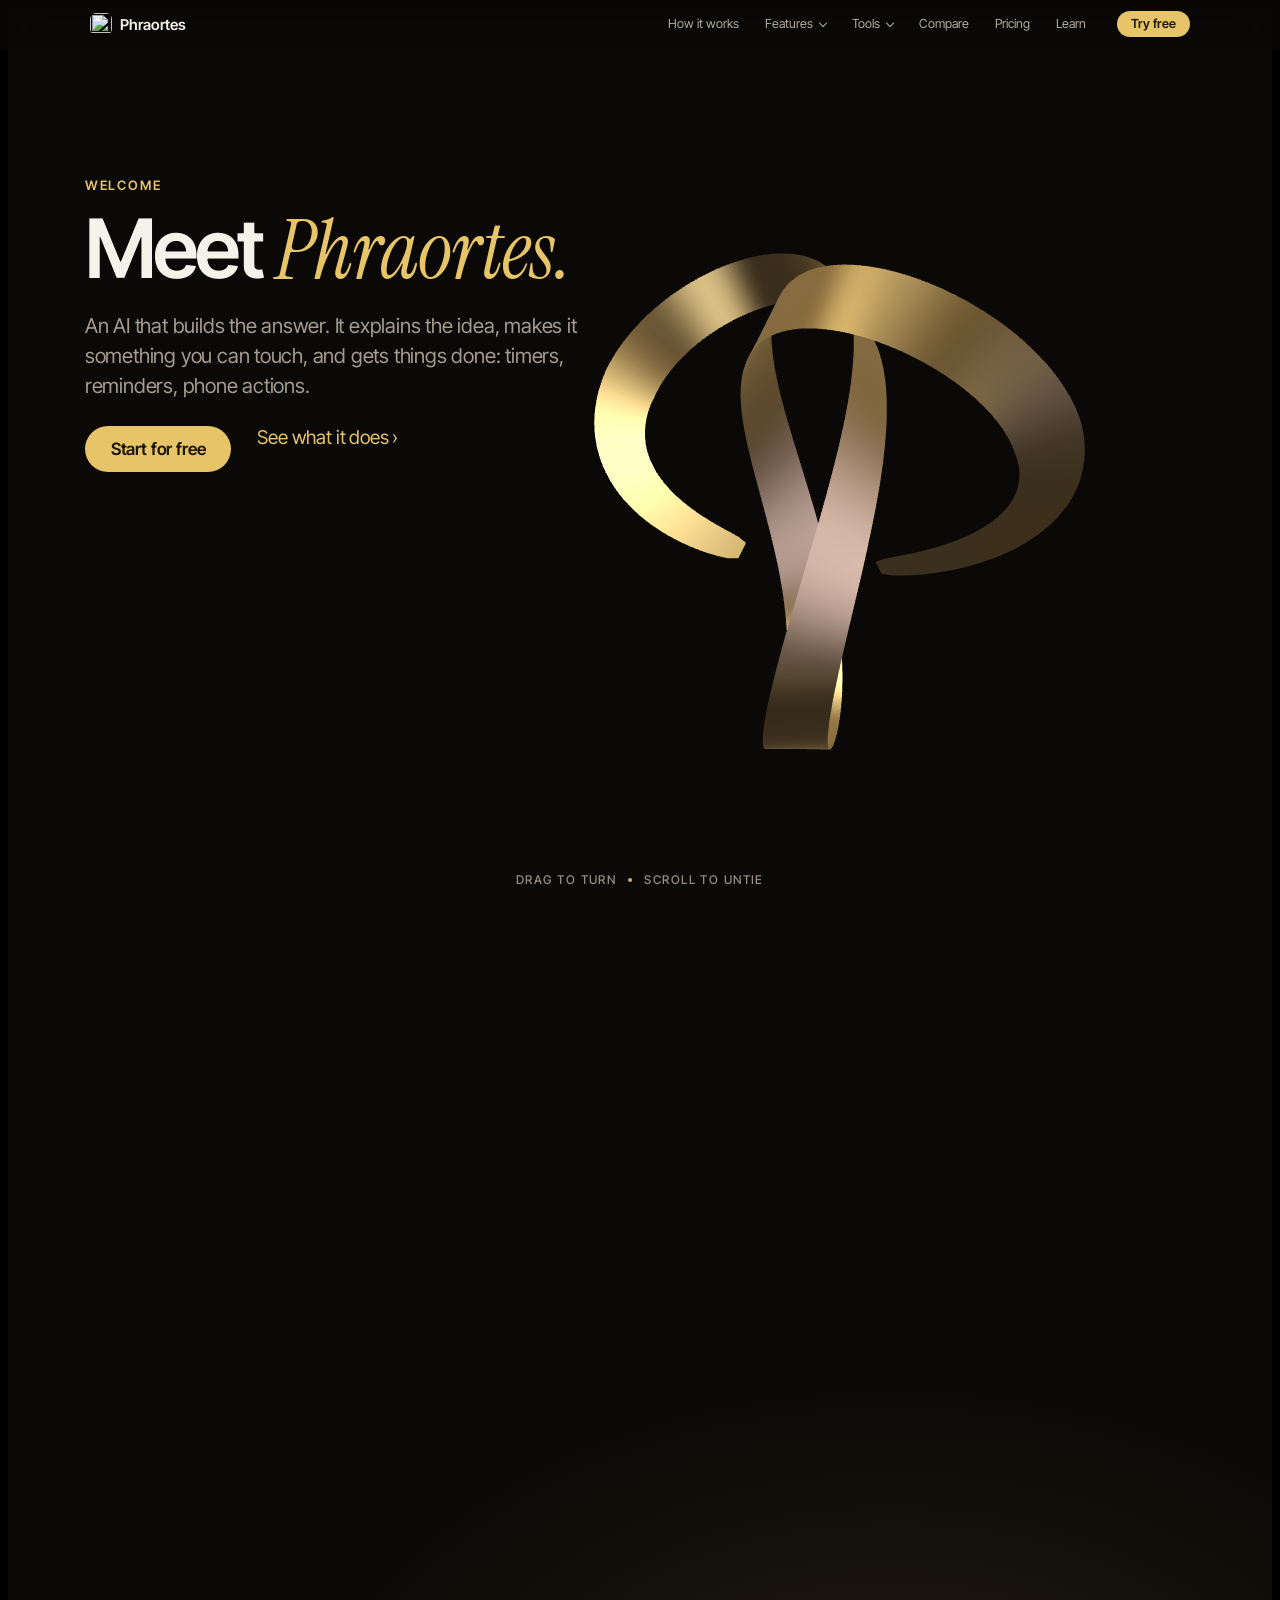
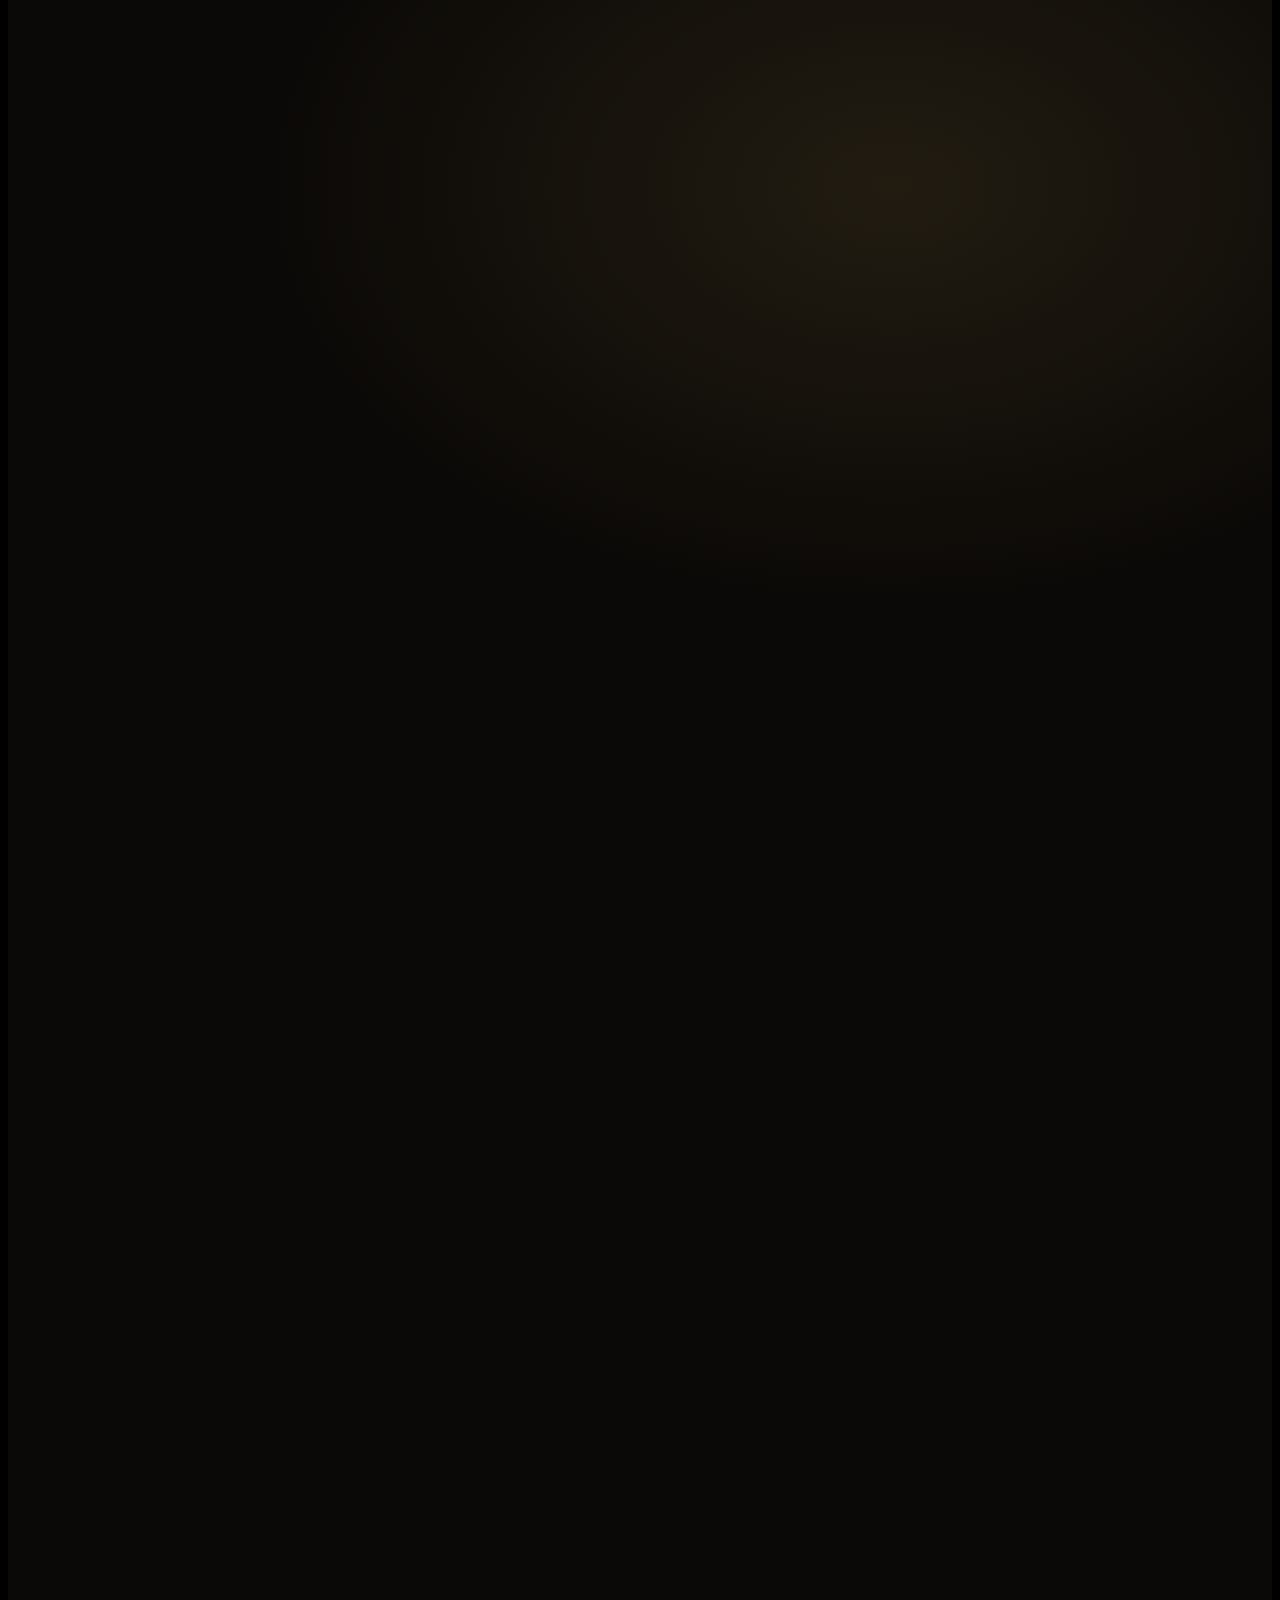
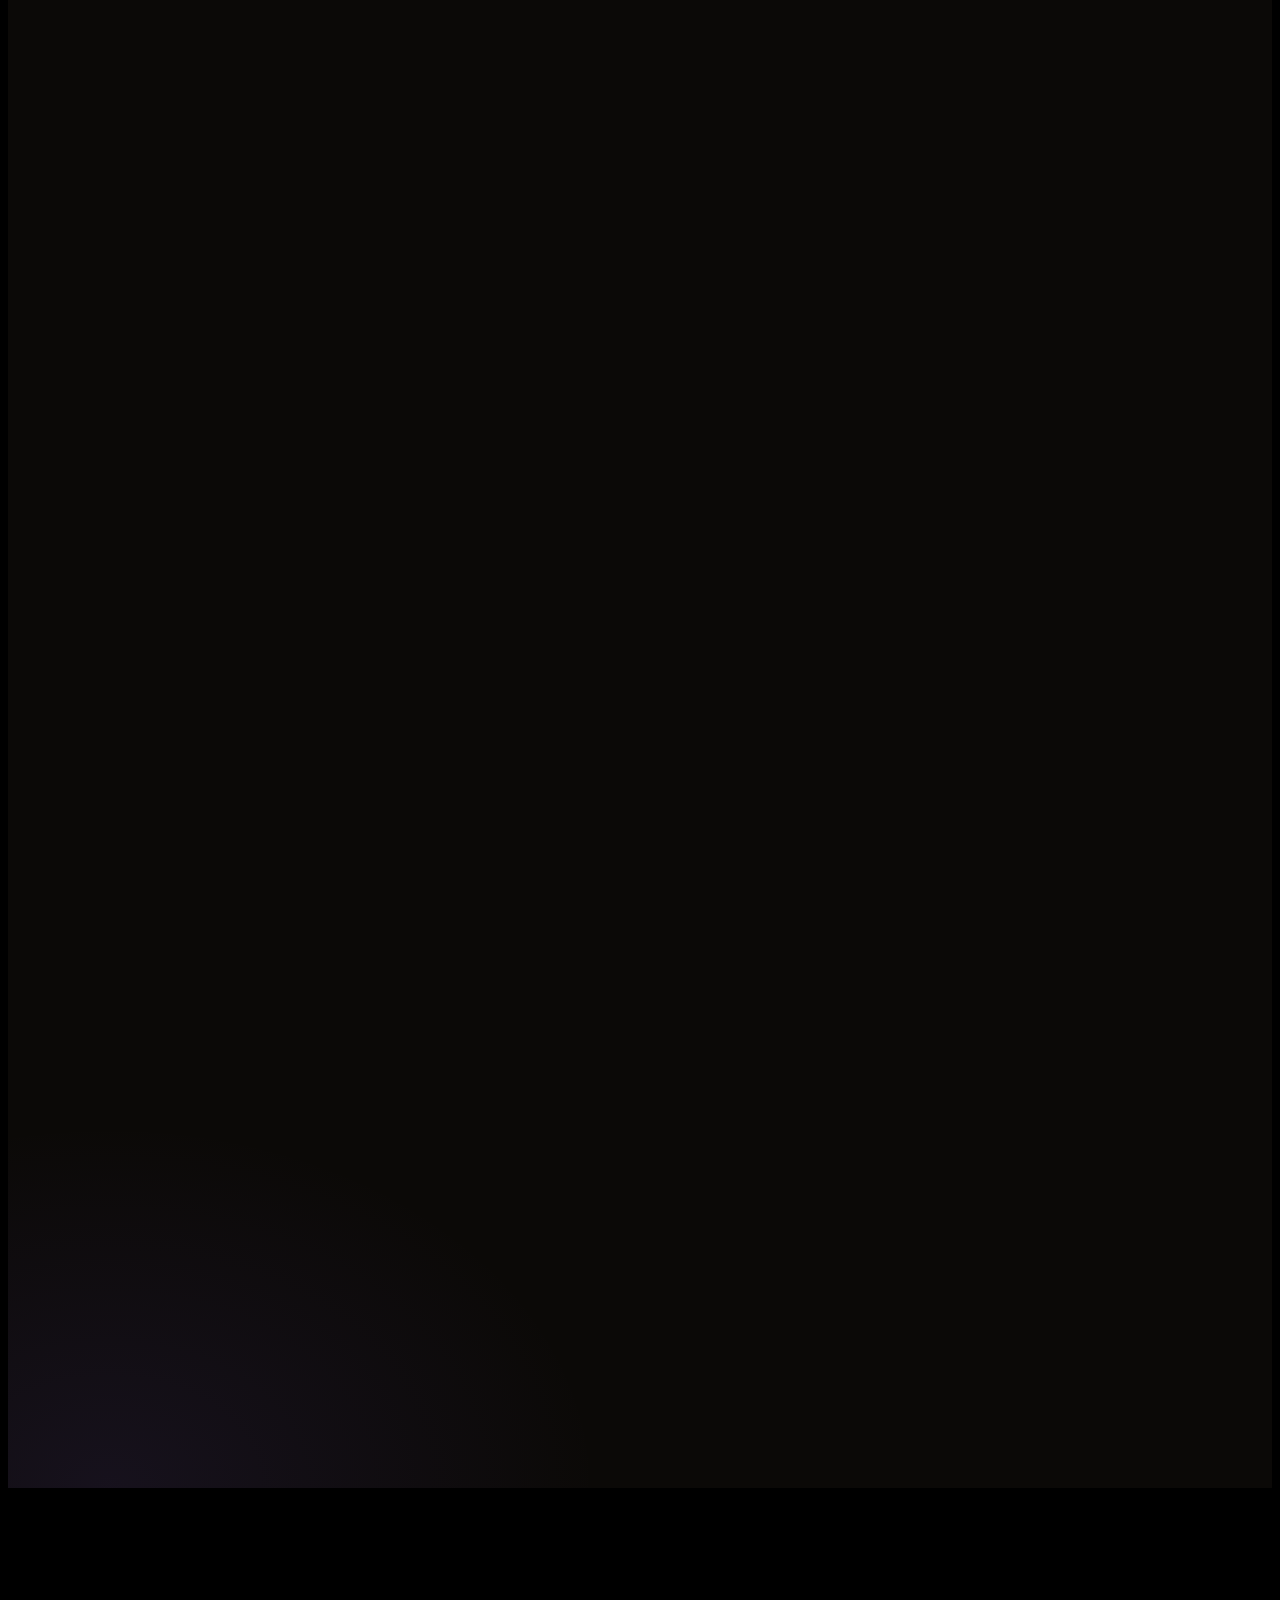
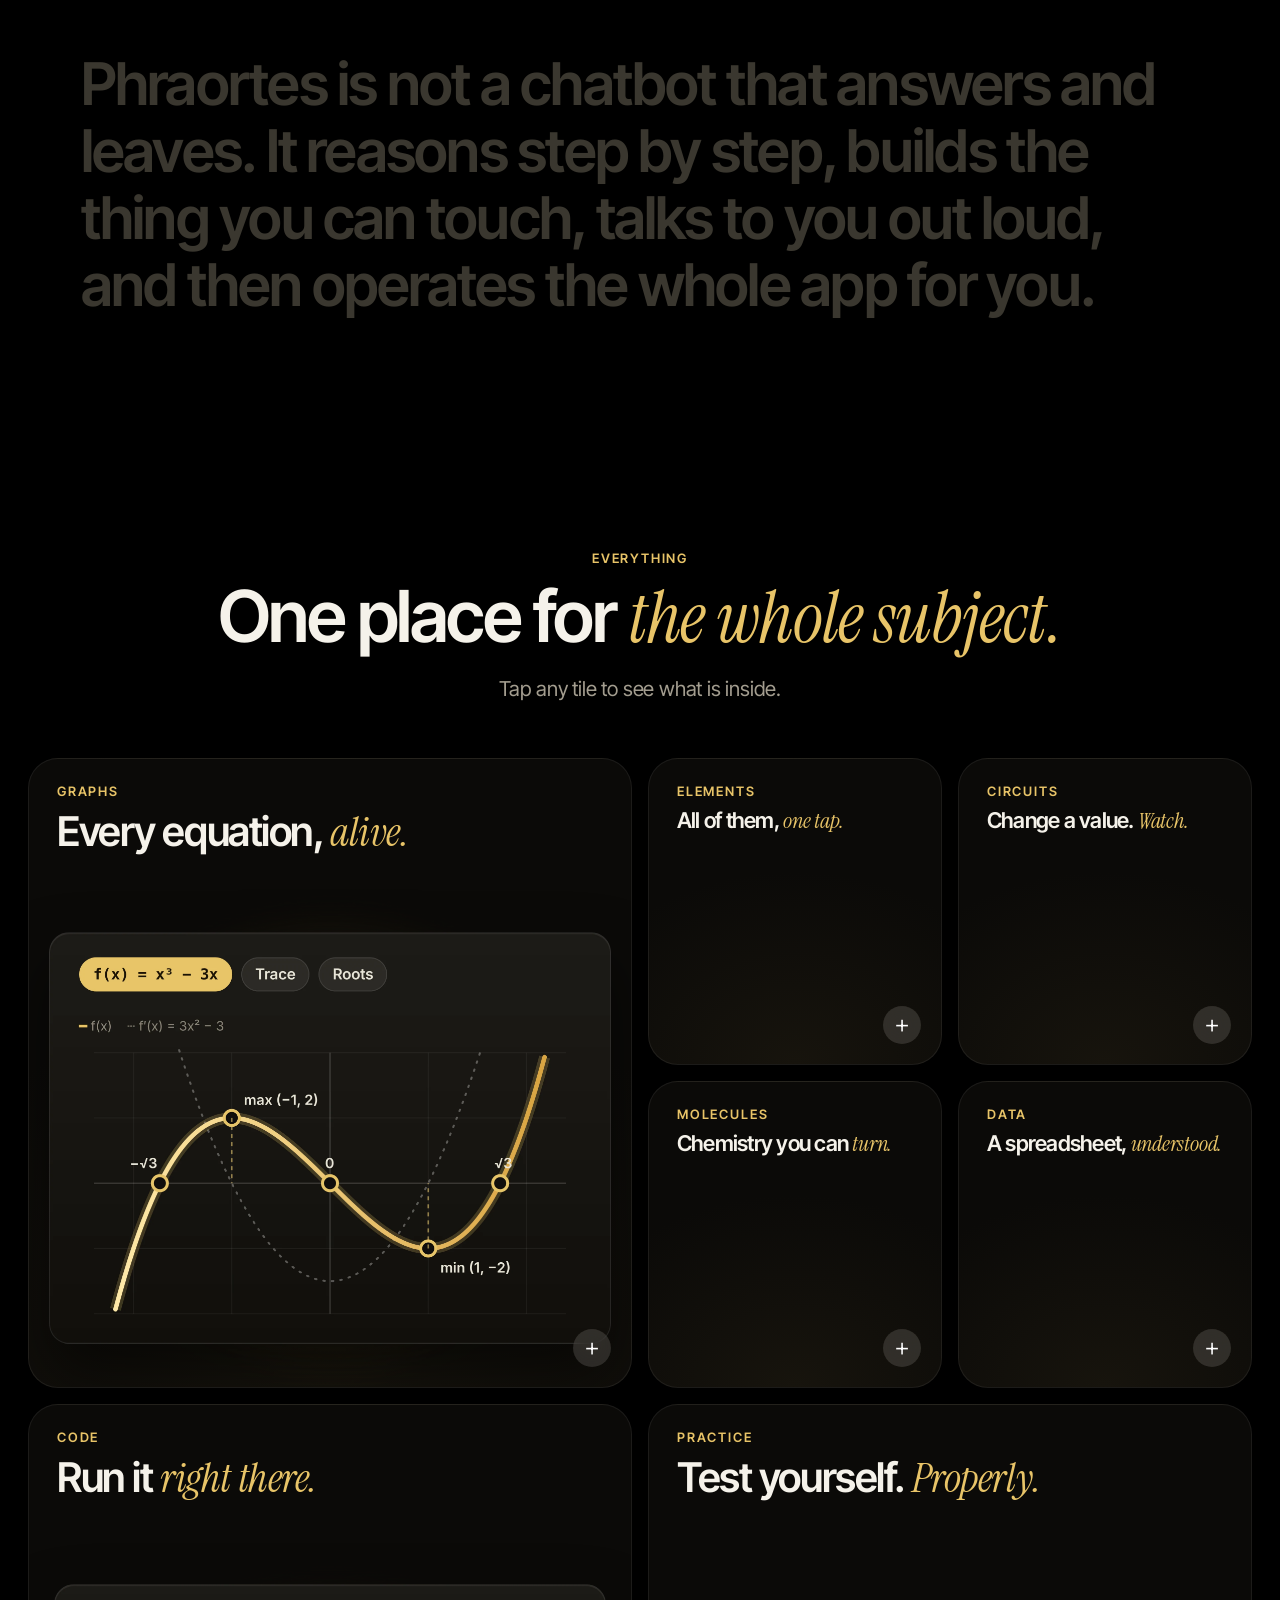
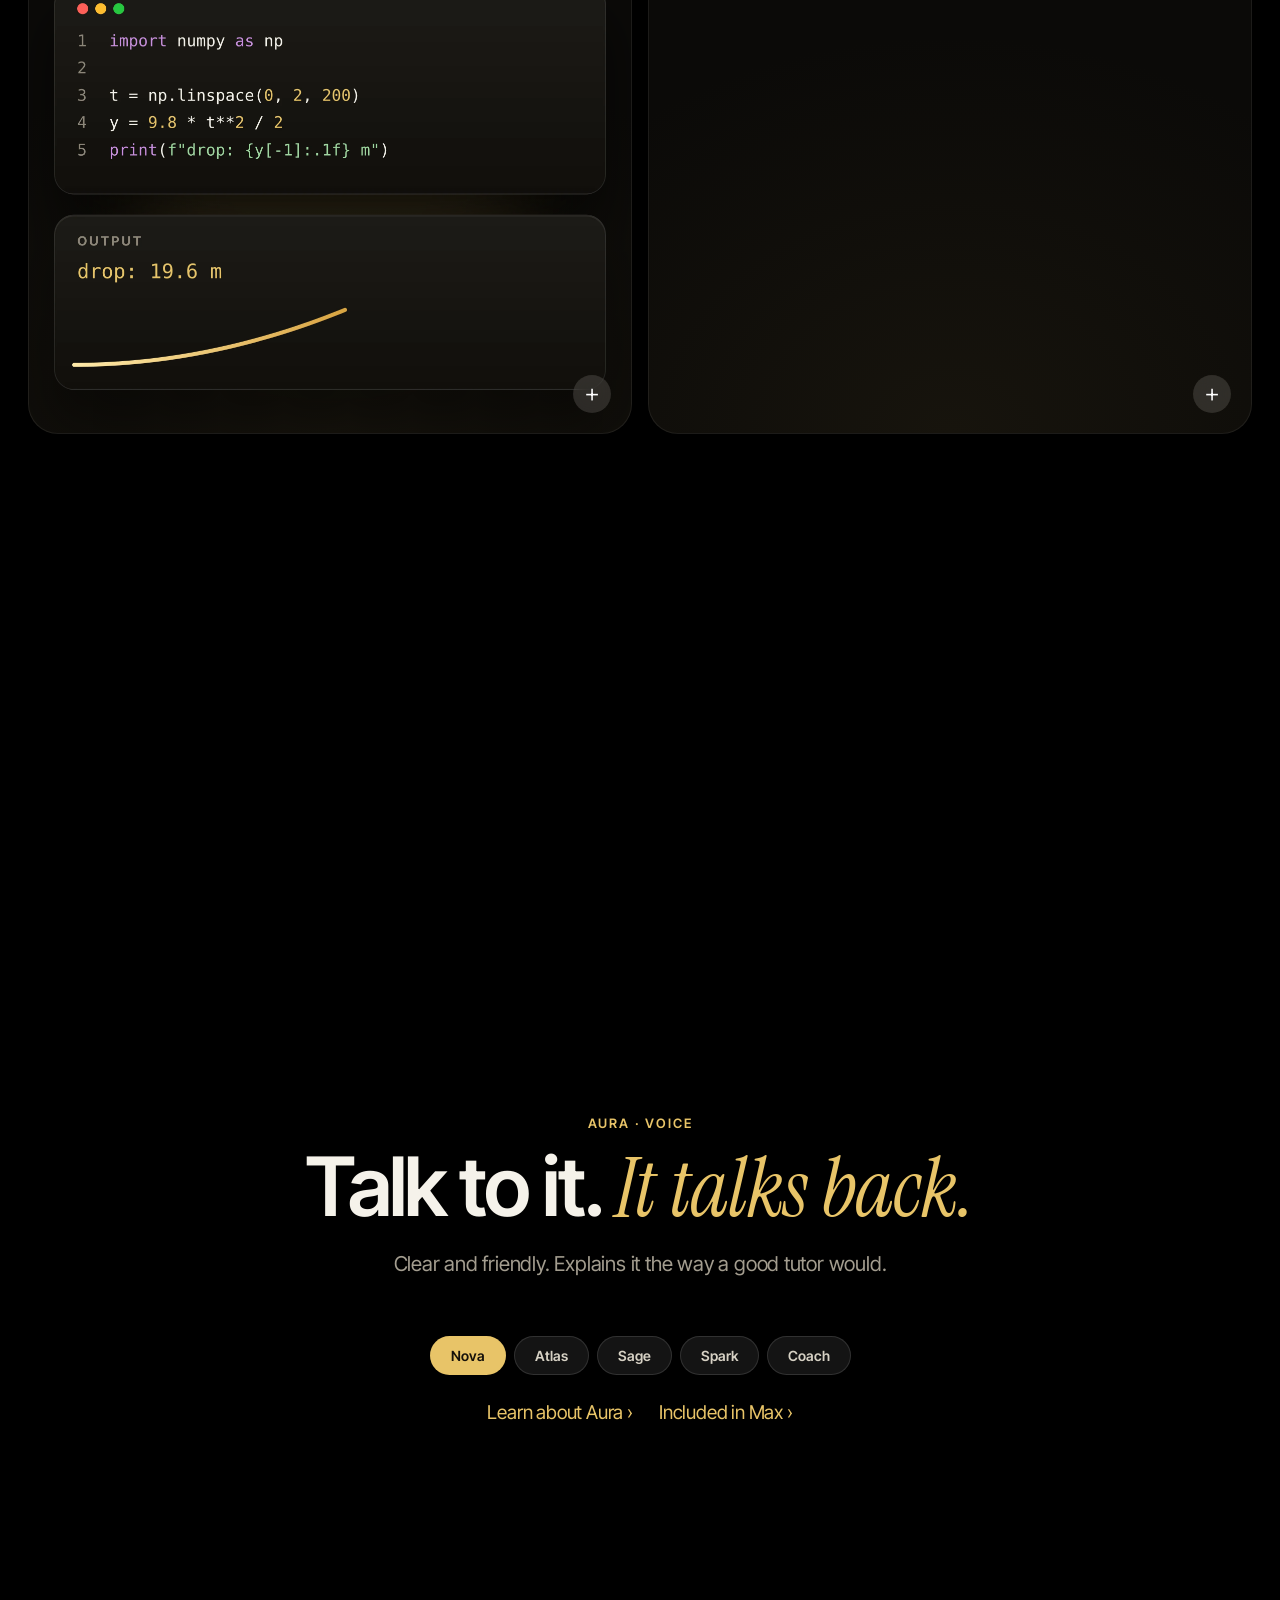
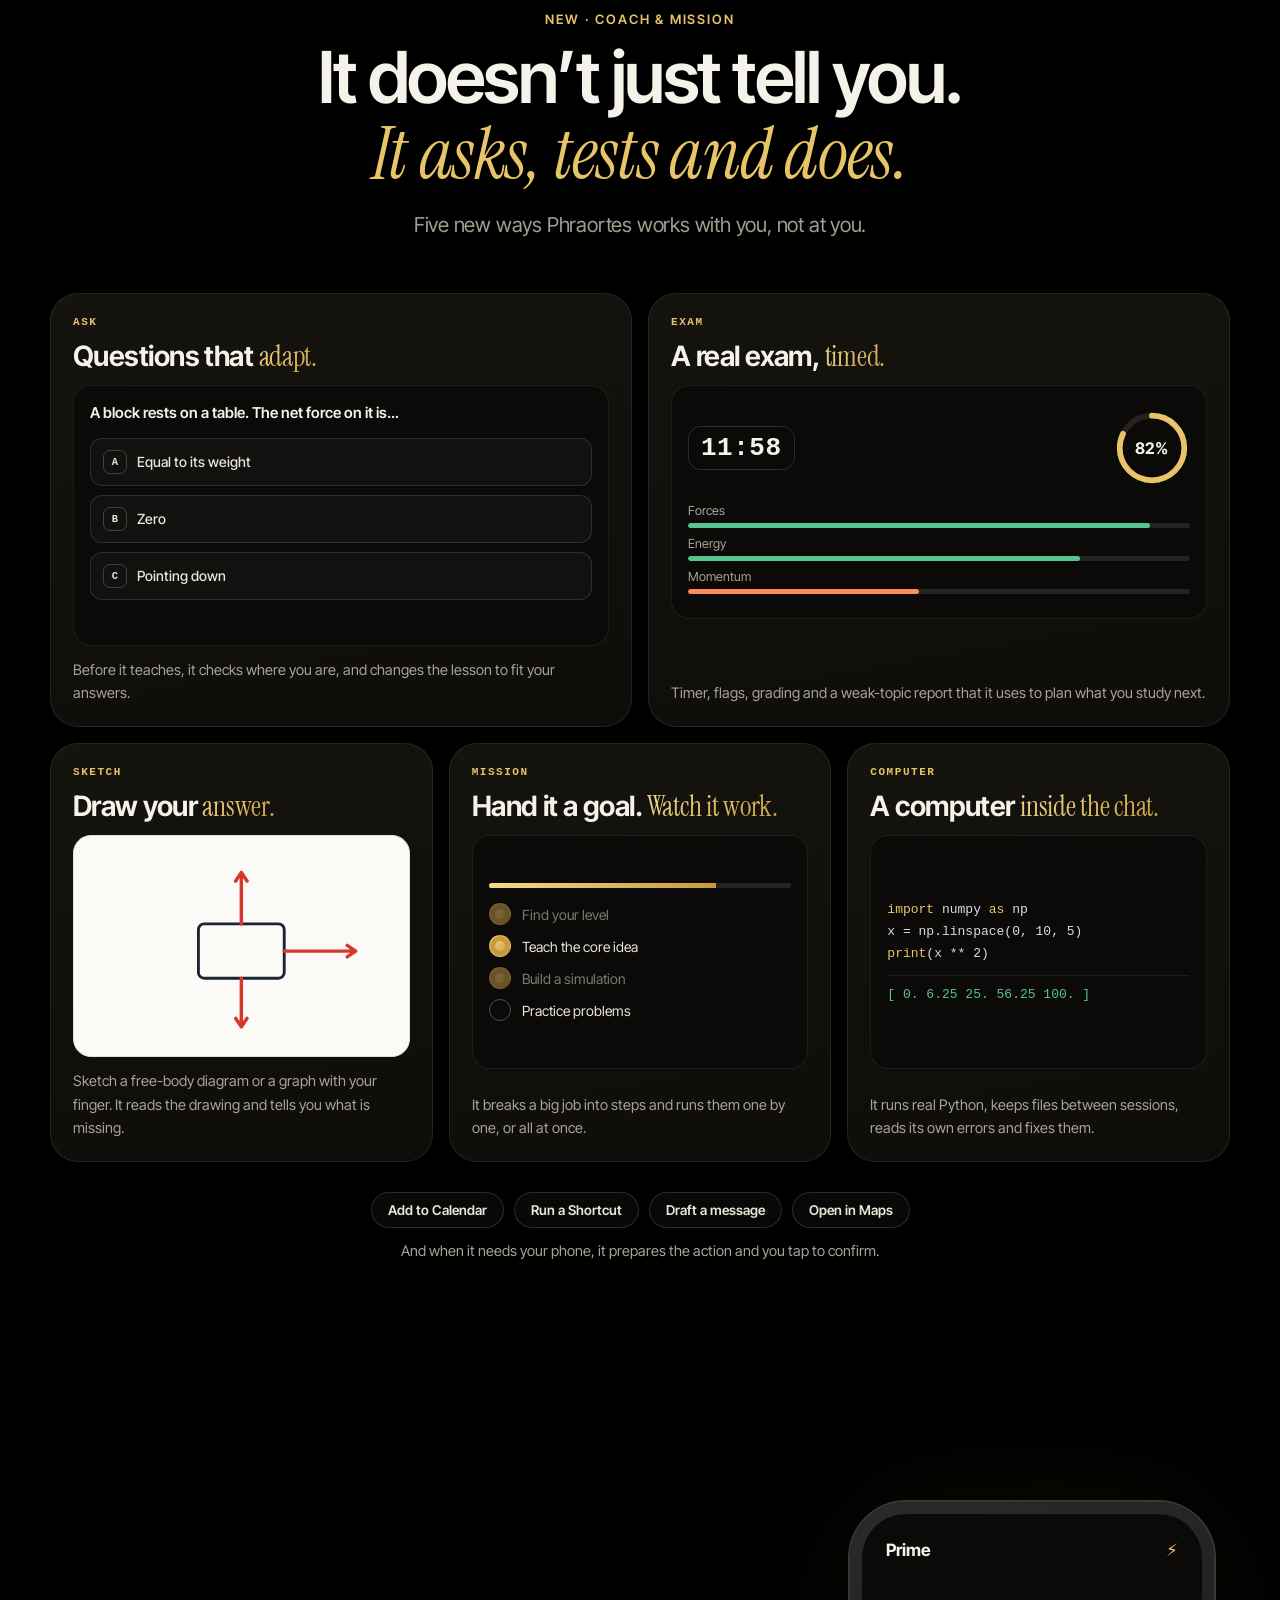
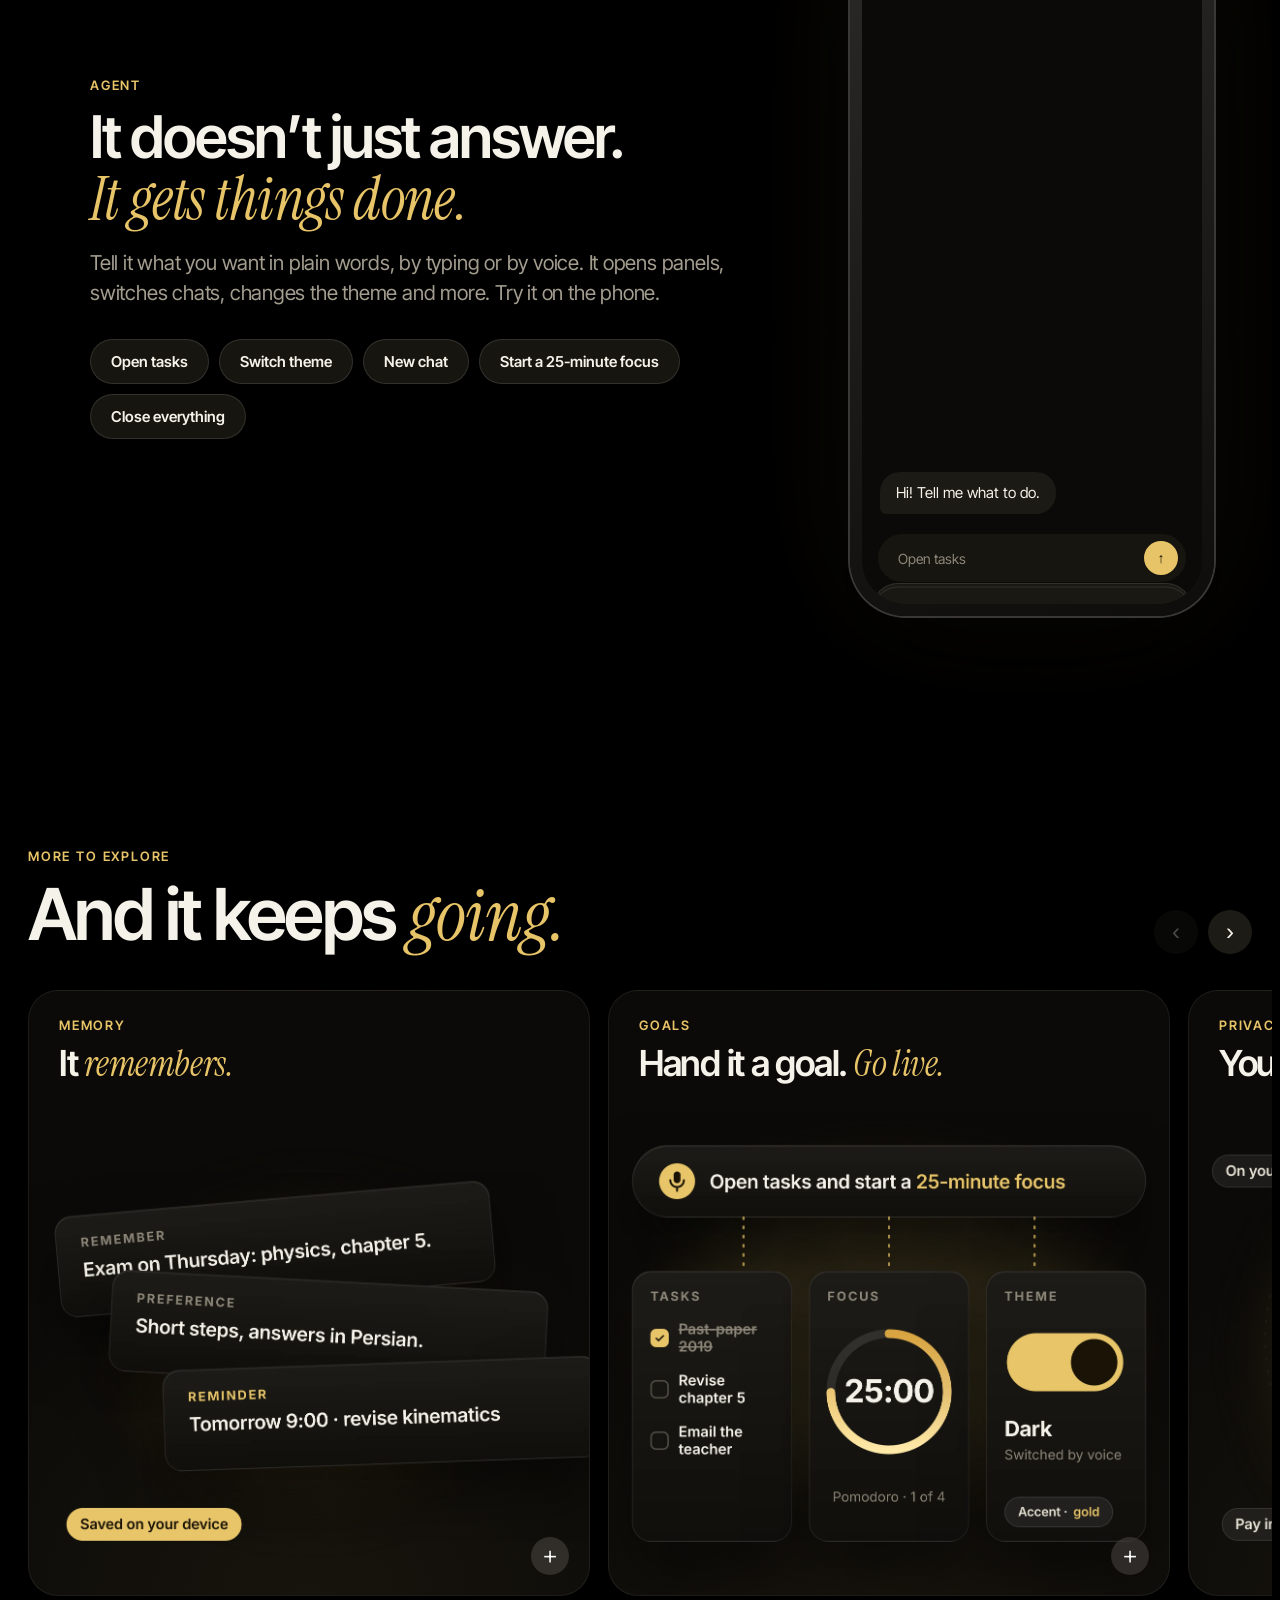
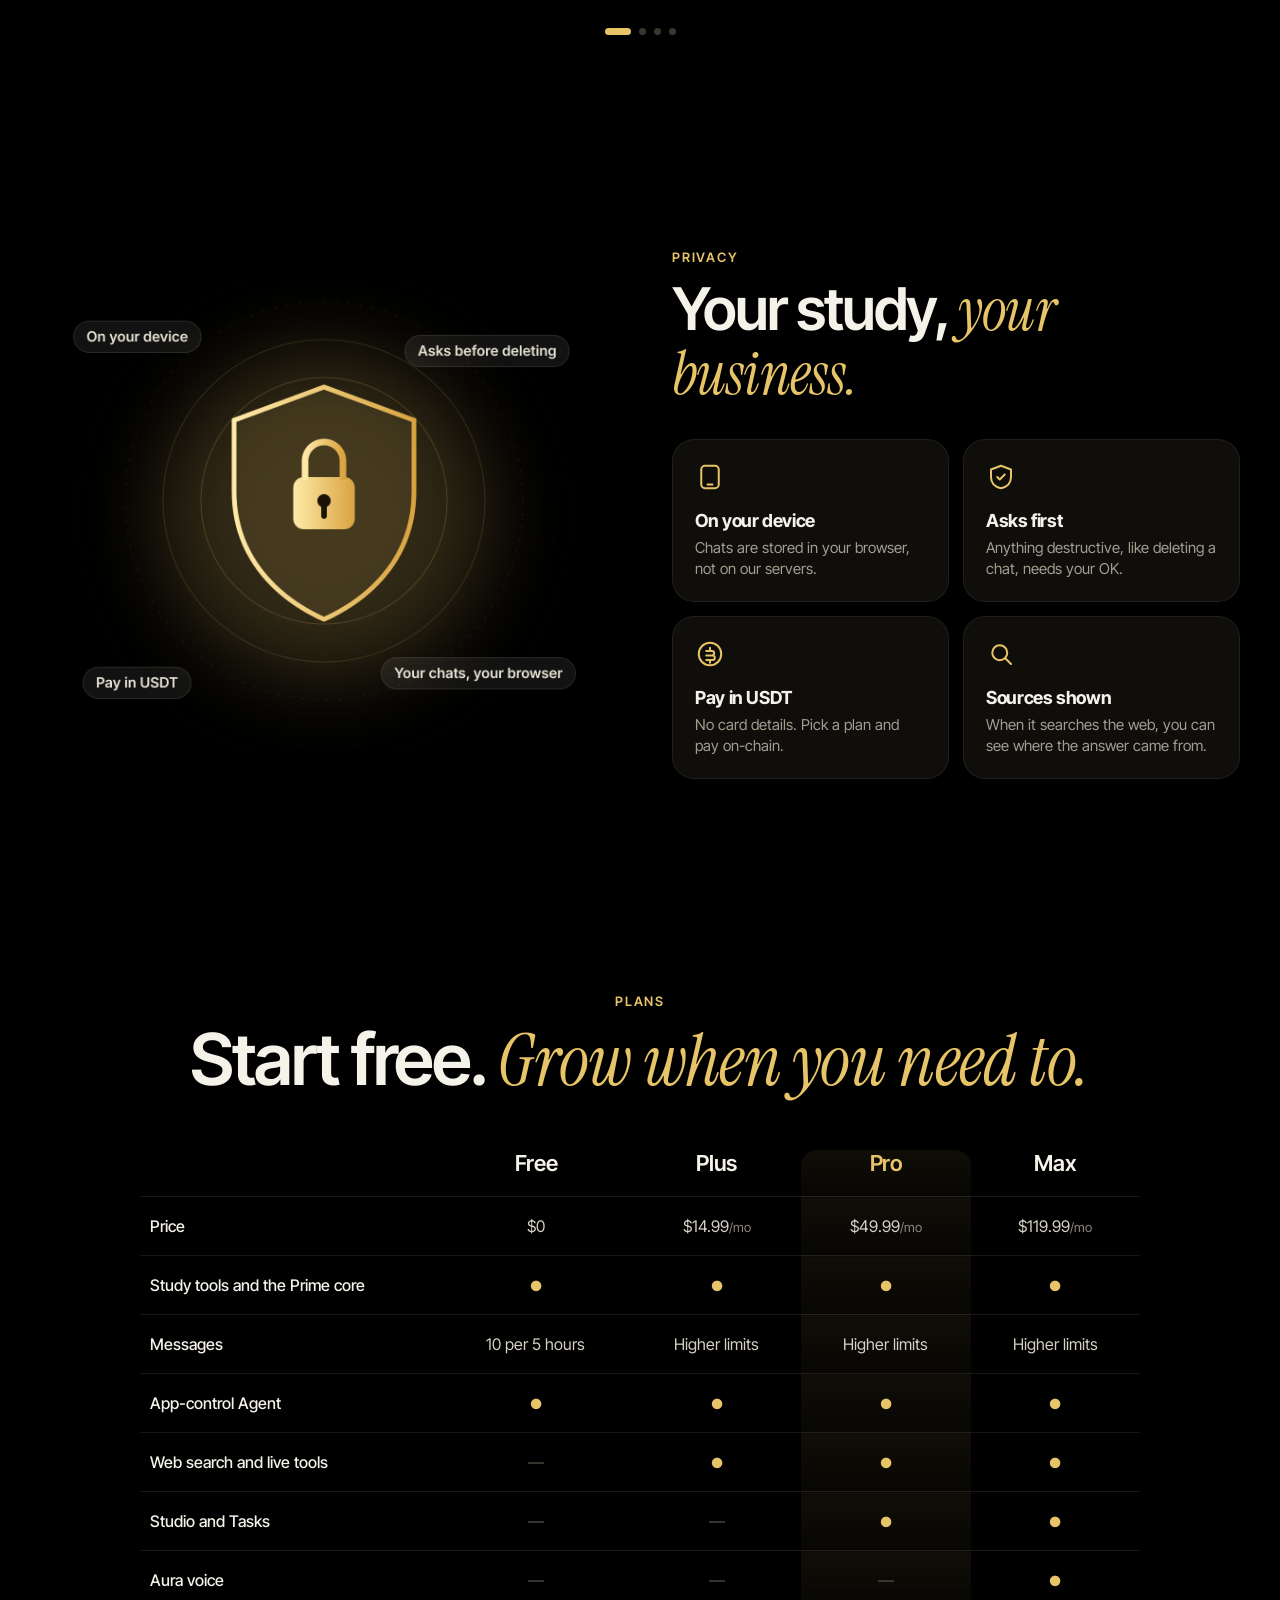
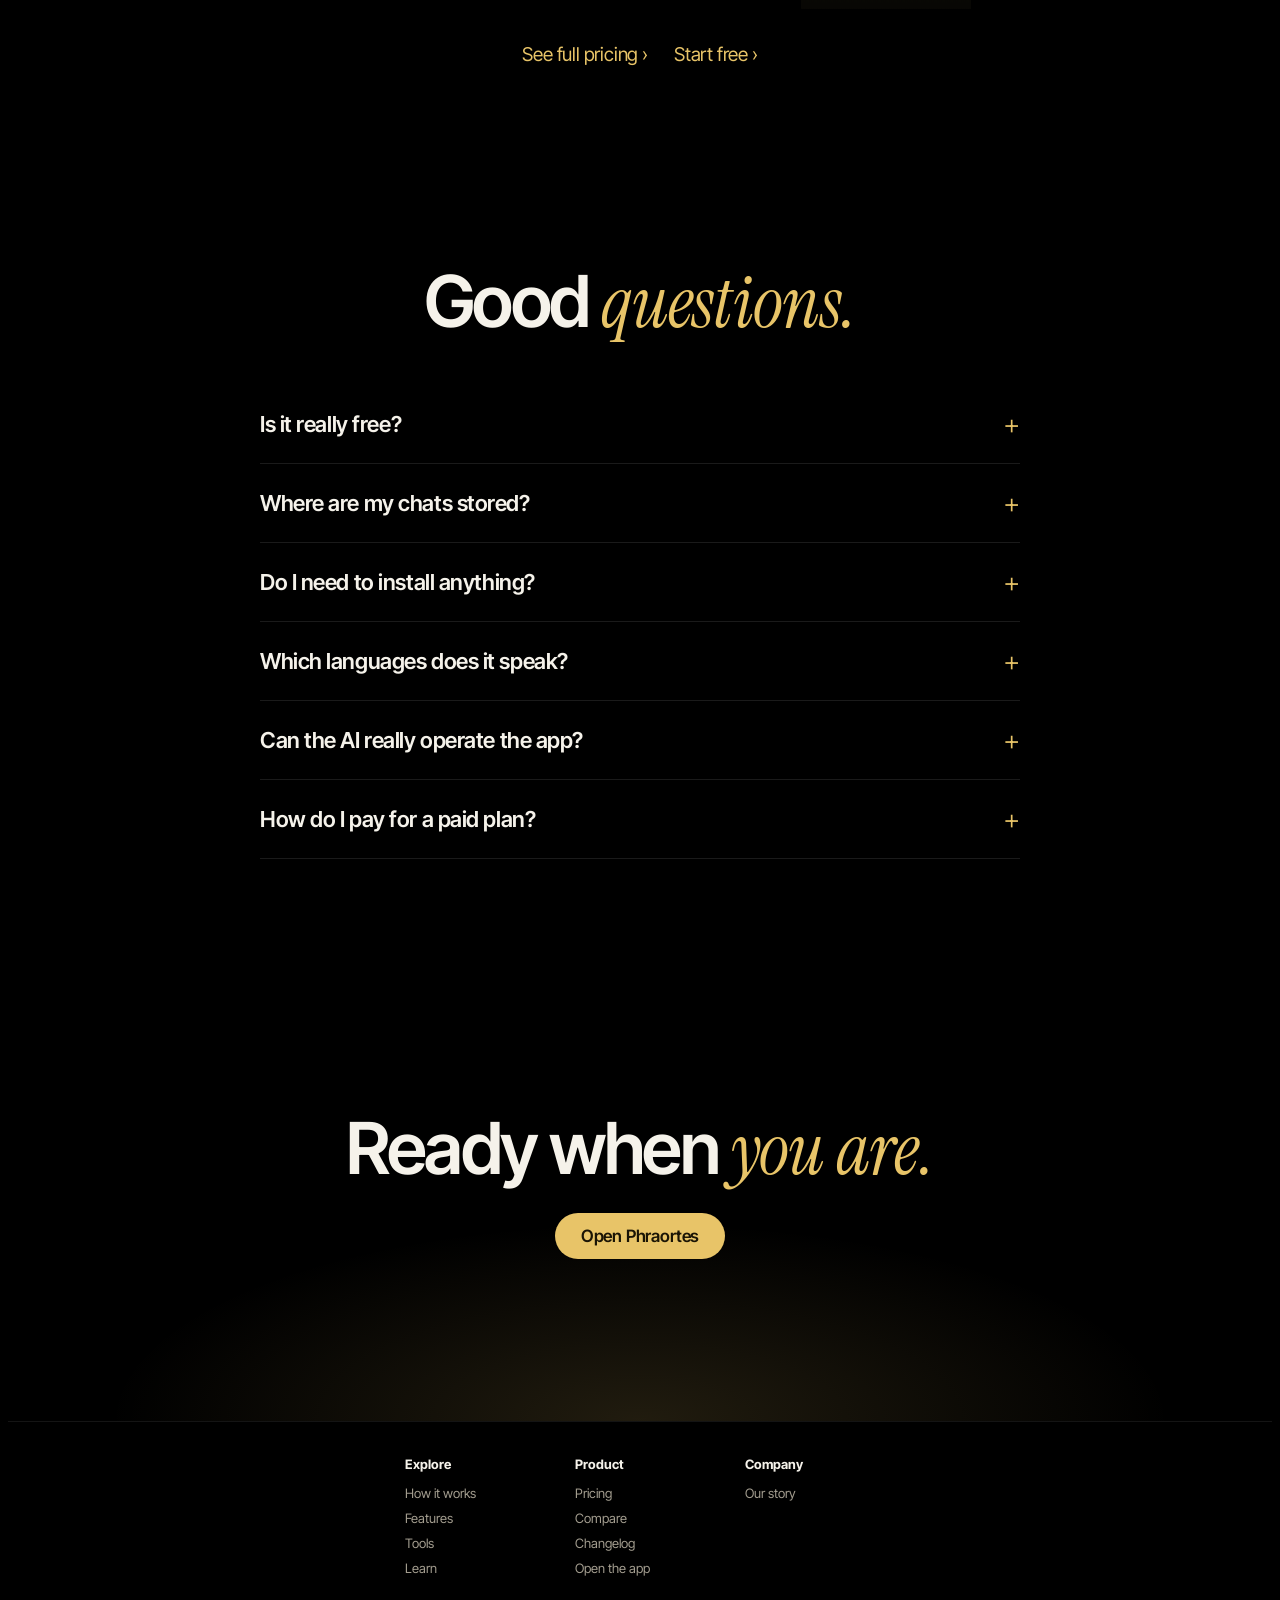
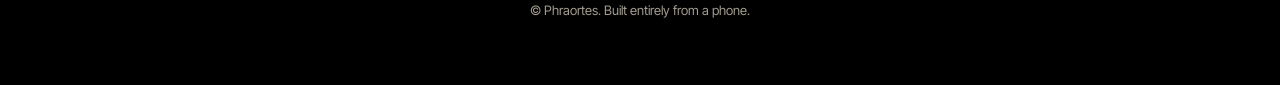
==== commit 2d94fd4d: "Add files via upload" ====
--- a/index.html
+++ b/index.html
@@ -3,20 +3,20 @@
 <head>
 <meta charset="UTF-8">
 <meta name="viewport" content="width=device-width,initial-scale=1,viewport-fit=cover">
-<title>Phraortes — Meet your AI study partner for math, physics and chemistry</title>
-<meta name="description" content="Phraortes is an AI study partner that solves math, physics and chemistry step by step, builds interactive graphs, 3D molecules and circuits, and operates the app for you by voice.">
+<title>Phraortes — An AI that builds the answer</title>
+<meta name="description" content="Phraortes is an AI that builds the answer: interactive graphs, 3D molecules, a virtual lab and Python, plus timers, reminders and phone actions. It operates the app for you by voice.">
 <link rel="canonical" href="https://novamind-official.github.io/Phraortes/">
 <meta name="theme-color" content="#0b0907">
 <meta property="og:type" content="website"><meta property="og:site_name" content="Phraortes">
 <meta property="og:title" content="Phraortes — AI Study Assistant for Math, Physics & Chemistry">
-<meta property="og:description" content="Phraortes is an AI study assistant that solves math, physics and chemistry step by step, then builds interactive graphs, 3D molecules, circuits and simulations inside the answer.">
+<meta property="og:description" content="Phraortes is an AI that builds the answer: interactive graphs, 3D molecules, circuits, a virtual lab and Python inside the chat, and it gets things done with timers, reminders and phone actions.">
 <meta property="og:url" content="https://novamind-official.github.io/Phraortes/">
 <meta property="og:image" content="https://novamind-official.github.io/icon-512.png">
 <meta name="twitter:card" content="summary">
 <link rel="icon" type="image/png" href="https://novamind-official.github.io/icon-192.png">
 <link rel="apple-touch-icon" href="https://novamind-official.github.io/apple-touch-icon.png">
-<script type="application/ld+json">{"@context":"https://schema.org","@type":"WebSite","name":"Phraortes","url":"https://novamind-official.github.io/Phraortes/","description":"AI study assistant for math, physics and chemistry with interactive graphs, molecules and circuits."}</script>
-<link rel="preconnect" href="https://fonts.googleapis.com"><link rel="preconnect" href="https://fonts.gstatic.com" crossorigin><link href="https://fonts.googleapis.com/css2?family=Inter+Tight:wght@400;500;600;700;800&family=Instrument+Serif:ital@0;1&display=swap" rel="stylesheet" media="print" onload="this.media='all'"><link rel="stylesheet" href="ap-shell.css?v=21"><link rel="stylesheet" href="ap.css?v=21"><script type="application/ld+json">{"@context":"https://schema.org","@type":"WebSite","name":"Phraortes","url":"https://novamind-official.github.io/Phraortes/","description":"AI study assistant for math, physics and chemistry with interactive graphs, molecules and circuits."}</script></head>
+<script type="application/ld+json">{"@context":"https://schema.org","@type":"WebSite","name":"Phraortes","url":"https://novamind-official.github.io/Phraortes/","description":"AI assistant that builds the answer, with interactive graphs, molecules, circuits, a virtual lab and Python, and does things for you."}</script>
+<link rel="preconnect" href="https://fonts.googleapis.com"><link rel="preconnect" href="https://fonts.gstatic.com" crossorigin><link href="https://fonts.googleapis.com/css2?family=Inter+Tight:wght@400;500;600;700;800&family=Instrument+Serif:ital@0;1&display=swap" rel="stylesheet" media="print" onload="this.media='all'"><link rel="stylesheet" href="ap-shell.css?v=21"><link rel="stylesheet" href="ap.css?v=21"><script type="application/ld+json">{"@context":"https://schema.org","@type":"WebSite","name":"Phraortes","url":"https://novamind-official.github.io/Phraortes/","description":"AI assistant that builds the answer, with interactive graphs, molecules, circuits, a virtual lab and Python, and does things for you."}</script></head>
 <body class="ap">
 <header class="an" id="an"><div class="an-in"><a class="ab" href="index.html"><img src="https://novamind-official.github.io/icon-192.png" alt="" width="22" height="22">Phraortes</a>
 <nav class="anl" aria-label="Main"><a href="how-it-works.html">How it works</a><button class="anb" type="button" data-mega="features" aria-expanded="false" aria-controls="mega-features">Features</button><button class="anb" type="button" data-mega="tools" aria-expanded="false" aria-controls="mega-tools">Tools</button><a href="compare.html">Compare</a><a href="pricing.html">Pricing</a><a href="learn.html">Learn</a></nav>
@@ -27,7 +27,7 @@
 <div class="amenu" id="amenu"><a href="how-it-works.html">How it works</a><a href="features.html">Features</a><a href="tools.html">Tools</a><a href="compare.html">Compare</a><a href="pricing.html">Pricing</a><a href="learn.html">Learn</a><a href="changelog.html">Changelog</a><a href="story.html">Our story</a></div>
 <main>
 <section class="h3" id="overview" aria-label="Phraortes, in 3D"><div class="h3-st"><canvas class="h3-cv" aria-hidden="true"></canvas><div class="h3-ov">
-<div class="h3-ph on"><p class="ey">Welcome</p><h1>Meet <em>Phraortes.</em></h1><p class="sub">An AI study partner for math, physics and chemistry. It explains the idea, builds it so you can touch it, and operates the app for you.</p><p class="lk big"><a href="https://novamind-official.github.io/">Start for free</a><a href="#everything">See what it does</a></p></div>
+<div class="h3-ph on"><p class="ey">Welcome</p><h1>Meet <em>Phraortes.</em></h1><p class="sub">An AI that builds the answer. It explains the idea, makes it something you can touch, and gets things done: timers, reminders, phone actions.</p><p class="lk big"><a href="https://novamind-official.github.io/">Start for free</a><a href="#everything">See what it does</a></p></div>
 <div class="h3-ph"><h2>Every hard idea<br>starts as a <em>knot.</em></h2></div>
 <div class="h3-ph"><h2>Phraortes<br><em>unties</em> it.</h2></div>
 <div class="h3-ph"><h2>Then it hands you<br>something <em>to hold.</em></h2></div>
@@ -35,7 +35,7 @@
 <div class="h3-card"><p class="ey" id="h3k">Chemistry Lab</p><p class="h3-d" id="h3d">Titrations, pH curves and gas laws. Move the slider and the curve answers.</p><div class="h3-dots" role="group" aria-label="Choose an object"><button type="button" aria-label="Chemistry Lab" aria-pressed="false"></button><button type="button" aria-label="Timed Exams" aria-pressed="false"></button><button type="button" aria-label="Geometry" aria-pressed="false"></button><button type="button" aria-label="Knowledge Maps" aria-pressed="false"></button><button type="button" aria-label="Atoms" aria-pressed="false"></button><button type="button" aria-label="Python Computer" aria-pressed="false"></button><button type="button" aria-label="Circuits" aria-pressed="false"></button><button type="button" aria-label="Missions" aria-pressed="false"></button><button type="button" aria-label="Graphs" aria-pressed="false"></button><button type="button" aria-label="Deep Research" aria-pressed="false"></button><button type="button" aria-label="Molecules" aria-pressed="false"></button><button type="button" aria-label="Smart Cards" aria-pressed="false"></button></div><p class="lk h3-lk"><a href="https://novamind-official.github.io/">Open Phraortes</a><a href="tools.html">All tools</a></p></div>
 </div></div></section>
 <noscript><style>.h3{display:none}.h3-fb{display:block!important}</style></noscript>
-<section class="hero-pin h3-fb"><div class="hero-stick"><div class="hero-t"><p class="ey">Welcome</p><h1>Meet <em>Phraortes.</em></h1><p class="sub">An AI study partner for math, physics and chemistry. It explains the idea, builds it so you can touch it, and operates the app for you.</p><p class="lk big"><a href="https://novamind-official.github.io/">Start for free</a><a href="#everything">See what it does</a></p></div><div class="hero-i"><img src="p-hero.webp" alt="Phraortes solving a problem, drawing a graph and opening a panel" width="3200" height="2000" loading=lazy decoding=async ></div></div></section>
+<section class="hero-pin h3-fb"><div class="hero-stick"><div class="hero-t"><p class="ey">Welcome</p><h1>Meet <em>Phraortes.</em></h1><p class="sub">An AI that builds the answer. It explains the idea, makes it something you can touch, and gets things done: timers, reminders, phone actions.</p><p class="lk big"><a href="https://novamind-official.github.io/">Start for free</a><a href="#everything">See what it does</a></p></div><div class="hero-i"><img src="p-hero.webp" alt="Phraortes solving a problem, drawing a graph and opening a panel" width="3200" height="2000" loading=lazy decoding=async ></div></div></section>
 <nav class="sub" id="sub" aria-label="On this page"><div class="sub-in"><b>Phraortes</b><span class="sl"><a href="#everything">Everything</a><a href="#voice">Voice</a><a href="#agent">Agent</a><a href="#more">More</a><a href="#privacy">Privacy</a><a href="#plans">Plans</a></span><a class="ag" href="https://novamind-official.github.io/">Try free</a></div></nav>
 <section class="rev"><p id="rev">Phraortes is not a chatbot that answers and leaves. It reasons step by step, builds the thing you can touch, talks to you out loud, and then operates the whole app for you.</p></section>
 <section class="bn" id="everything"><div class="ft rv"><p class="ey">Everything</p><h2>One place for <em>the whole subject.</em></h2><p class="sub">Tap any tile to see what is inside.</p></div><div class="bento"><article class="bt t-big rv" data-m="graph" tabindex="0" role="button" aria-label="Graphs: learn more"><p class="ey">Graphs</p><h3>Every equation, <em>alive.</em></h3><div class="bi"><img src="p-graph.webp" alt="Graphs" width="2400" height="2000" loading=lazy decoding=async ></div><span class="pl" aria-hidden="true">+</span></article><article class="bt  rv" data-m="periodic" tabindex="0" role="button" aria-label="Elements: learn more"><p class="ey">Elements</p><h3>All of them, <em>one tap.</em></h3><div class="bi"><img src="p-periodic.webp" alt="Elements" width="2400" height="2000" loading=lazy decoding=async ></div><span class="pl" aria-hidden="true">+</span></article><article class="bt  rv" data-m="circuit" tabindex="0" role="button" aria-label="Circuits: learn more"><p class="ey">Circuits</p><h3>Change a value. <em>Watch.</em></h3><div class="bi"><img src="p-circuit.webp" alt="Circuits" width="2400" height="2000" loading=lazy decoding=async ></div><span class="pl" aria-hidden="true">+</span></article><article class="bt  rv" data-m="molecule" tabindex="0" role="button" aria-label="Molecules: learn more"><p class="ey">Molecules</p><h3>Chemistry you can <em>turn.</em></h3><div class="bi"><img src="p-molecule.webp" alt="Molecules" width="2400" height="2000" loading=lazy decoding=async ></div><span class="pl" aria-hidden="true">+</span></article><article class="bt  rv" data-m="data" tabindex="0" role="button" aria-label="Data: learn more"><p class="ey">Data</p><h3>A spreadsheet, <em>understood.</em></h3><div class="bi"><img src="p-data.webp" alt="Data" width="2400" height="2000" loading=lazy decoding=async ></div><span class="pl" aria-hidden="true">+</span></article><article class="bt t-big rv" data-m="code" tabindex="0" role="button" aria-label="Code: learn more"><p class="ey">Code</p><h3>Run it <em>right there.</em></h3><div class="bi"><img src="p-code.webp" alt="Code" width="2400" height="2000" loading=lazy decoding=async ></div><span class="pl" aria-hidden="true">+</span></article><article class="bt t-big rv" data-m="exam" tabindex="0" role="button" aria-label="Practice: learn more"><p class="ey">Practice</p><h3>Test yourself. <em>Properly.</em></h3><div class="bi"><img src="p-exam.webp" alt="Practice" width="2400" height="2000" loading=lazy decoding=async ></div><span class="pl" aria-hidden="true">+</span></article></div></section>
@@ -61,7 +61,7 @@
 <tr><td>Web search and live tools</td><td class="n">—</td><td class="y">●</td><td class="y hot">●</td><td class="y">●</td></tr>
 <tr><td>Studio and Tasks</td><td class="n">—</td><td class="n">—</td><td class="y hot">●</td><td class="y">●</td></tr>
 <tr><td>Aura voice</td><td class="n">—</td><td class="n">—</td><td class="n hot">—</td><td class="y">●</td></tr></tbody></table></div><p class="lk c"><a href="pricing.html">See full pricing</a><a href="https://novamind-official.github.io/">Start free</a></p></section>
-<section class="faqs"><div class="ft rv"><h2>Good <em>questions.</em></h2></div><div class="fl"><details><summary>Is it really free?</summary><p>Yes. The Free plan has the study tools and the Prime core, with a limited number of messages per period.</p></details><details><summary>Where are my chats stored?</summary><p>In your browser, on your device. They are not kept on our servers.</p></details><details><summary>Do I need to install anything?</summary><p>No. It opens in the browser and can be added to your home screen like an app.</p></details><details><summary>Which languages does it speak?</summary><p>English and Persian, in text and in Aura voice.</p></details><details><summary>Can the AI really operate the app?</summary><p>Yes. It can open and close panels, switch chats, change the theme and the core, and more. Anything destructive asks you first.</p></details><details><summary>How do I pay for a paid plan?</summary><p>Payment is in USDT on the BEP-20 network. Pick a plan in the app and follow the steps.</p></details></div></section>
+<section class="faqs"><div class="ft rv"><h2>Good <em>questions.</em></h2></div><div class="fl"><details><summary>Is it really free?</summary><p>Yes. The Free plan has every tool and all four cores, with a limit on messages per period and a daily limit on the heavier cores.</p></details><details><summary>Where are my chats stored?</summary><p>In your browser, on your device. They are not kept on our servers.</p></details><details><summary>Do I need to install anything?</summary><p>No. It opens in the browser and can be added to your home screen like an app.</p></details><details><summary>Which languages does it speak?</summary><p>English and Persian, in text and in Aura voice.</p></details><details><summary>Can the AI really operate the app?</summary><p>Yes. It can open and close panels, switch chats, change the theme and the core, set timers, alarms and reminders, and show one-tap buttons for calls, messages, maps and apps. Anything destructive asks you first.</p></details><details><summary>How do I pay for a paid plan?</summary><p>Payment is in USDT on the BEP-20 network. Pick a plan in the app and follow the steps.</p></details></div></section>
 <section class="cta"><div class="ft rv"><h2>Ready when <em>you are.</em></h2><p class="lk big"><a href="https://novamind-official.github.io/">Open Phraortes</a></p></div></section>
 </main>
 <div class="md" id="md" role="dialog" aria-modal="true" aria-labelledby="md-t" hidden><div class="md-bg" data-x></div><div class="md-c"><button class="md-x" type="button" data-x aria-label="Close">×</button><div class="md-i"><img id="md-img" alt="" width="2400" height="2000"></div><div class="md-b"><p class="ey" id="md-k"></p><h3 id="md-t"></h3><p id="md-p"></p><ul id="md-l"></ul><p class="lk"><a id="md-a" href="#">Learn more</a><a href="https://novamind-official.github.io/">Try it</a></p></div></div></div>
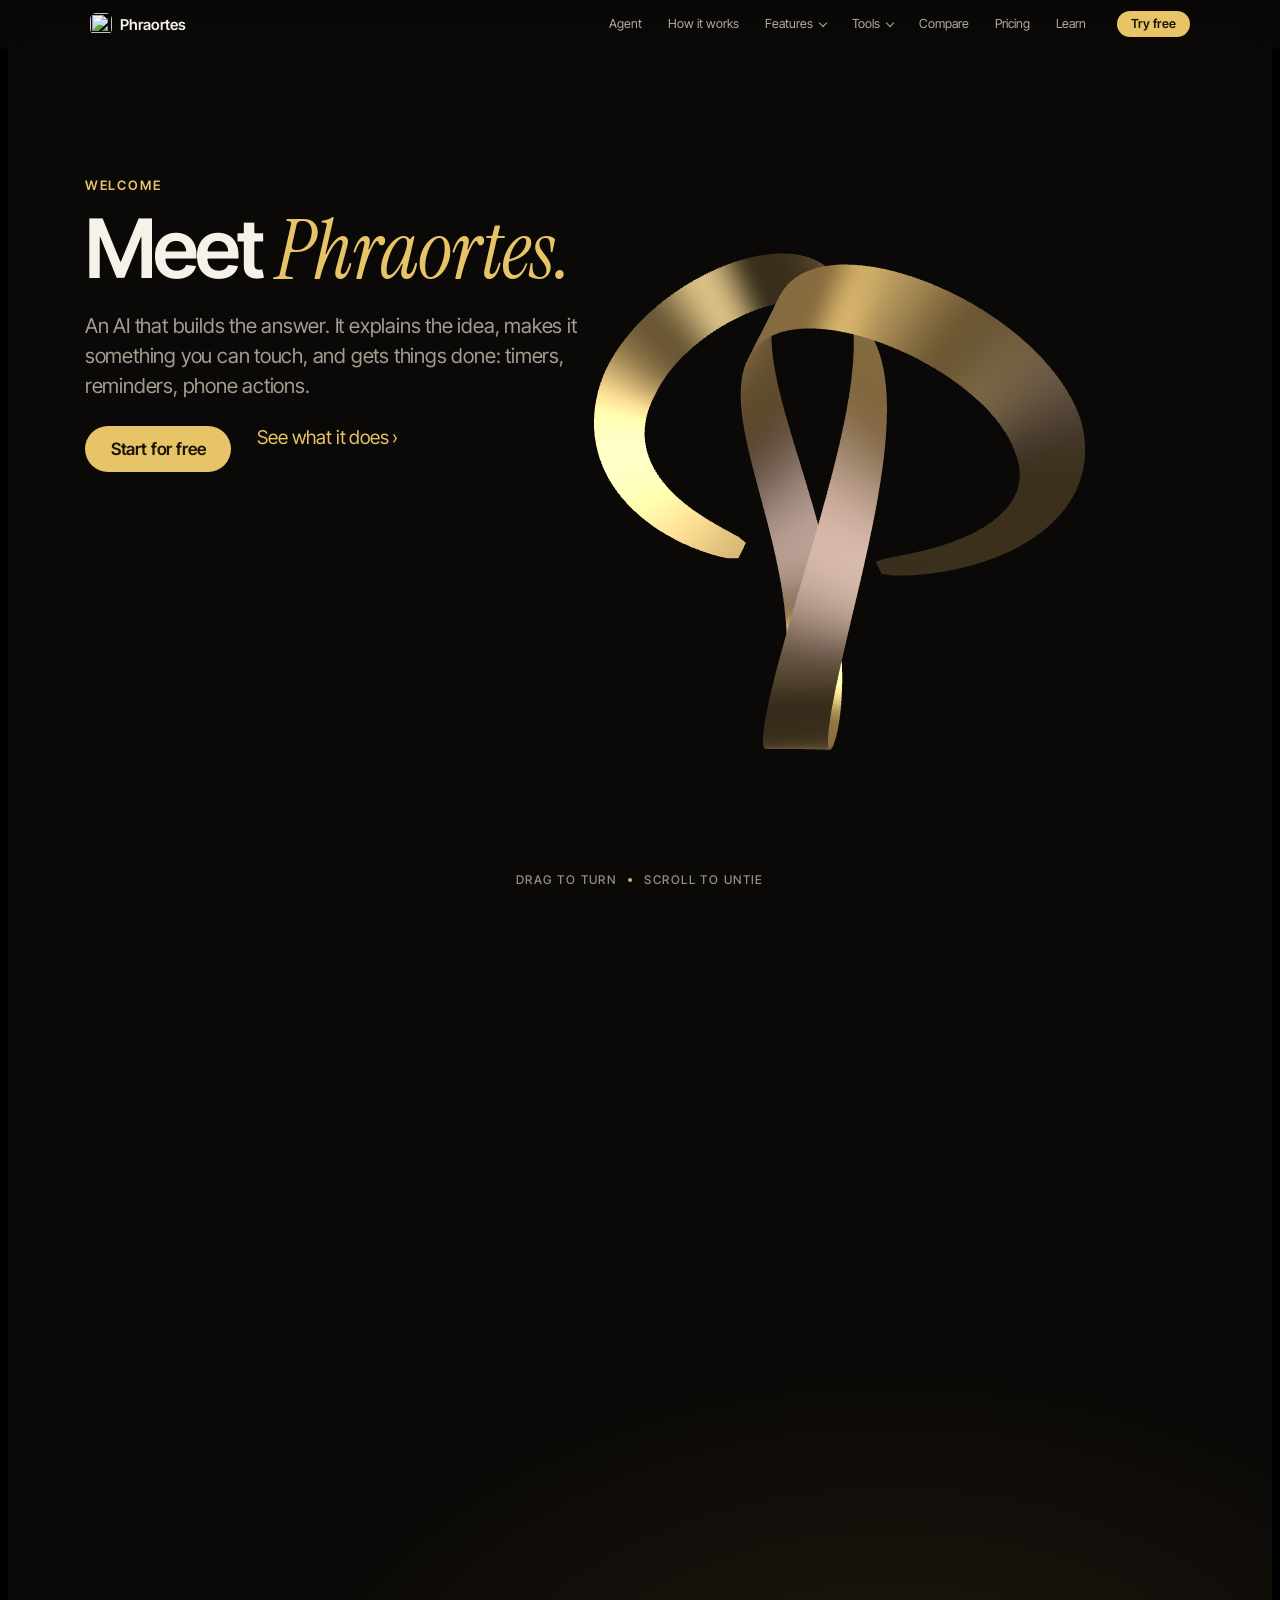
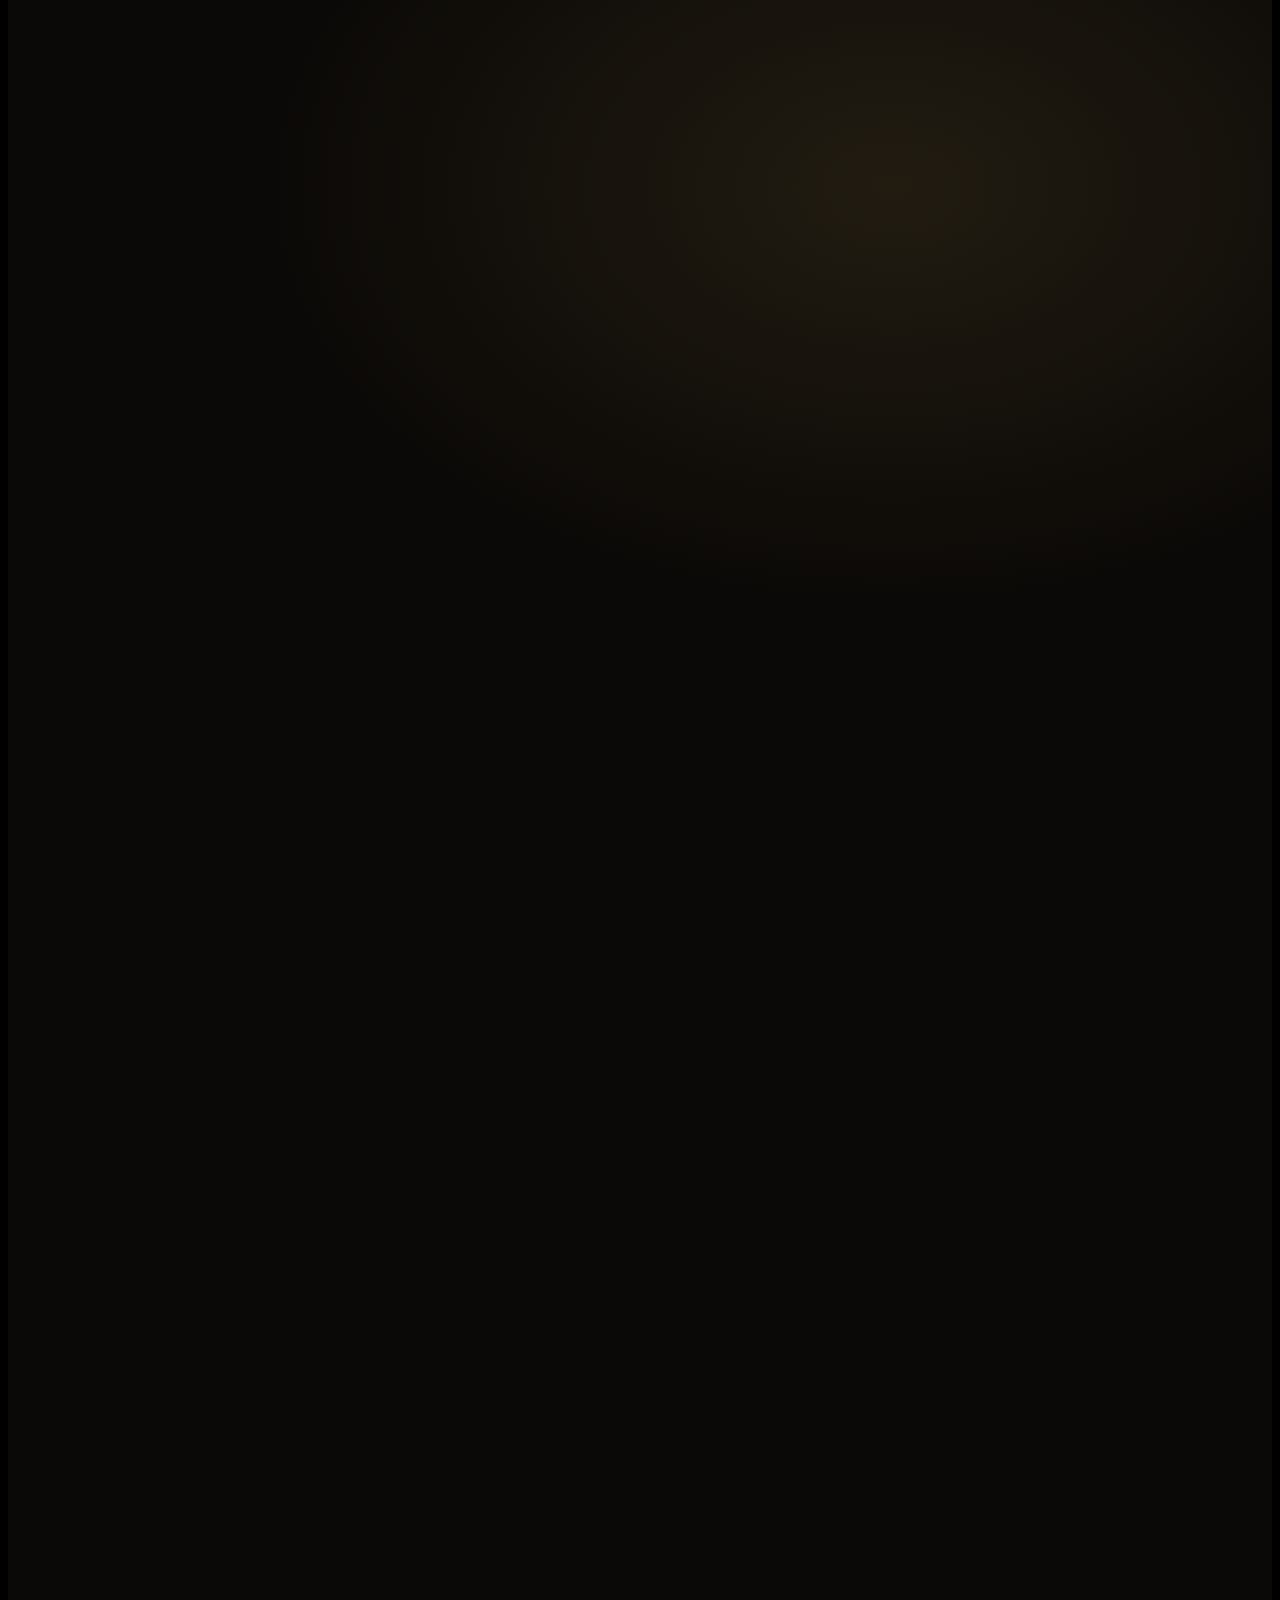
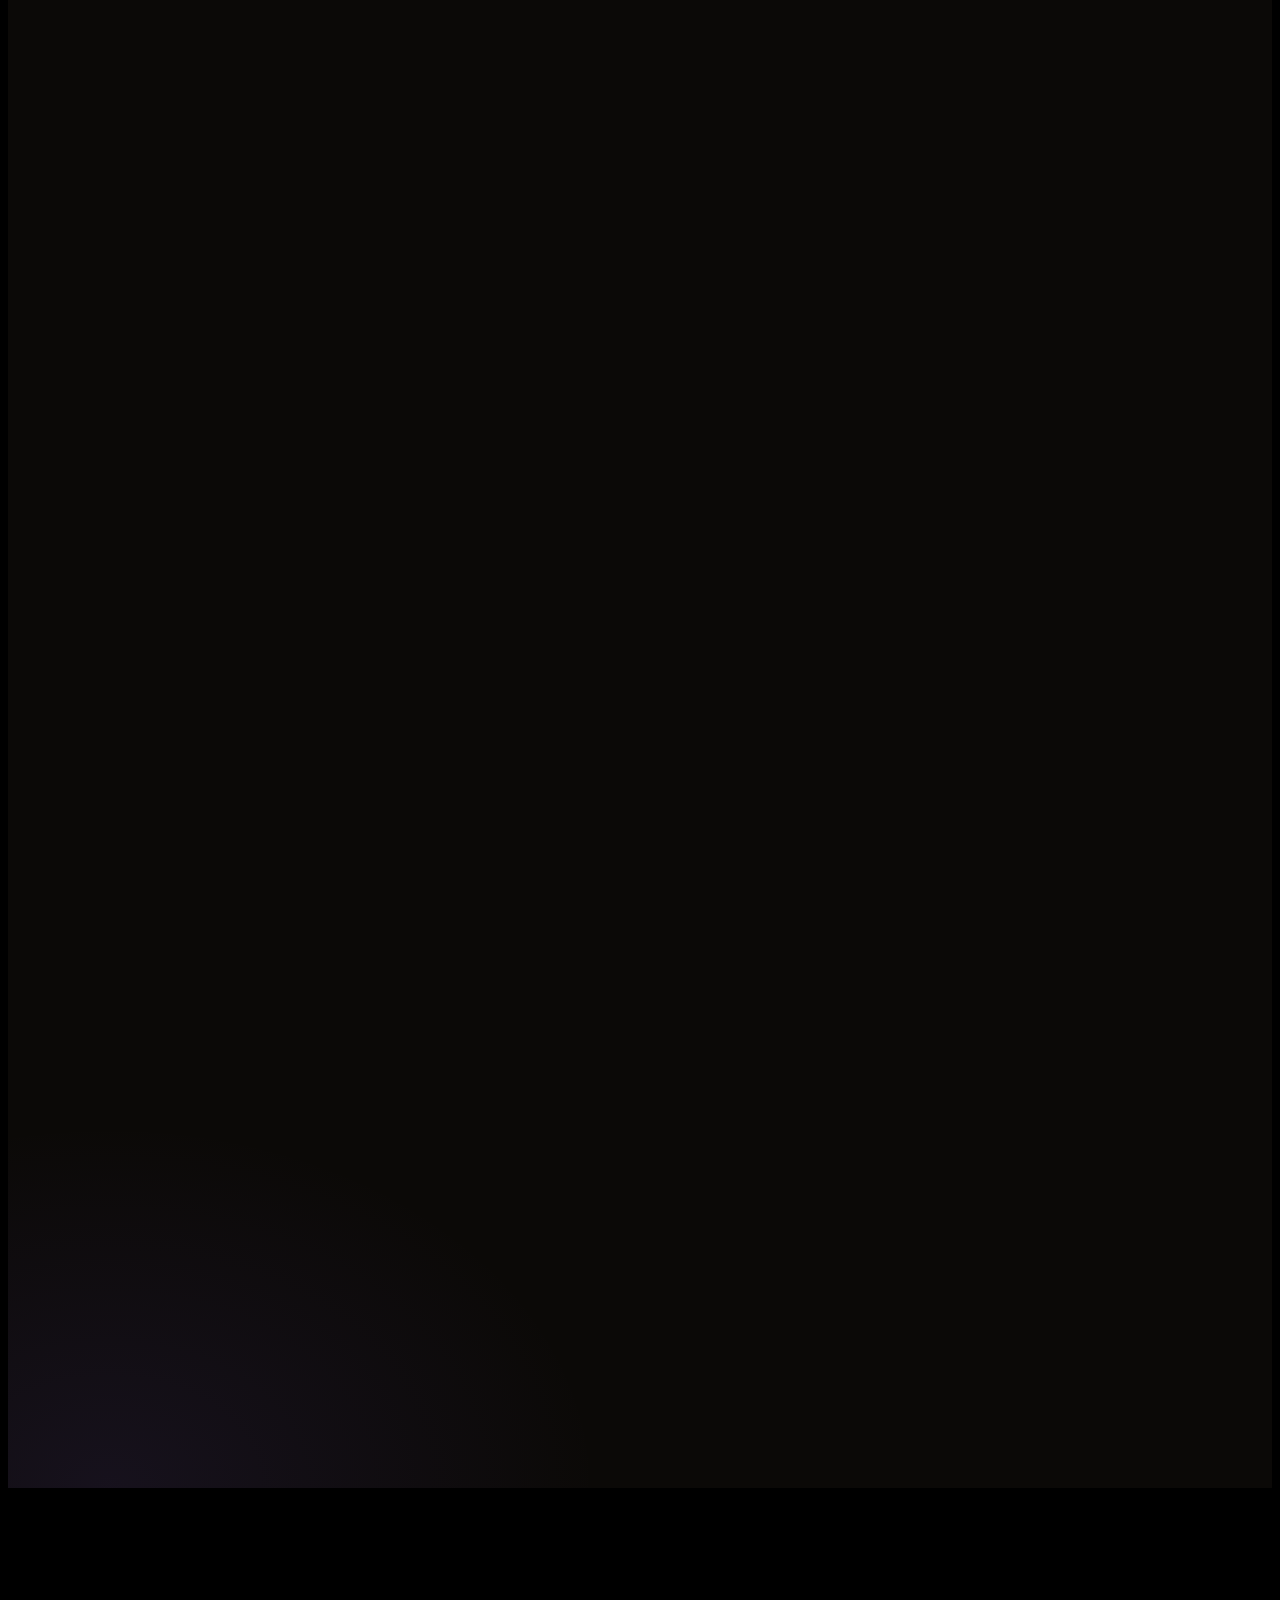
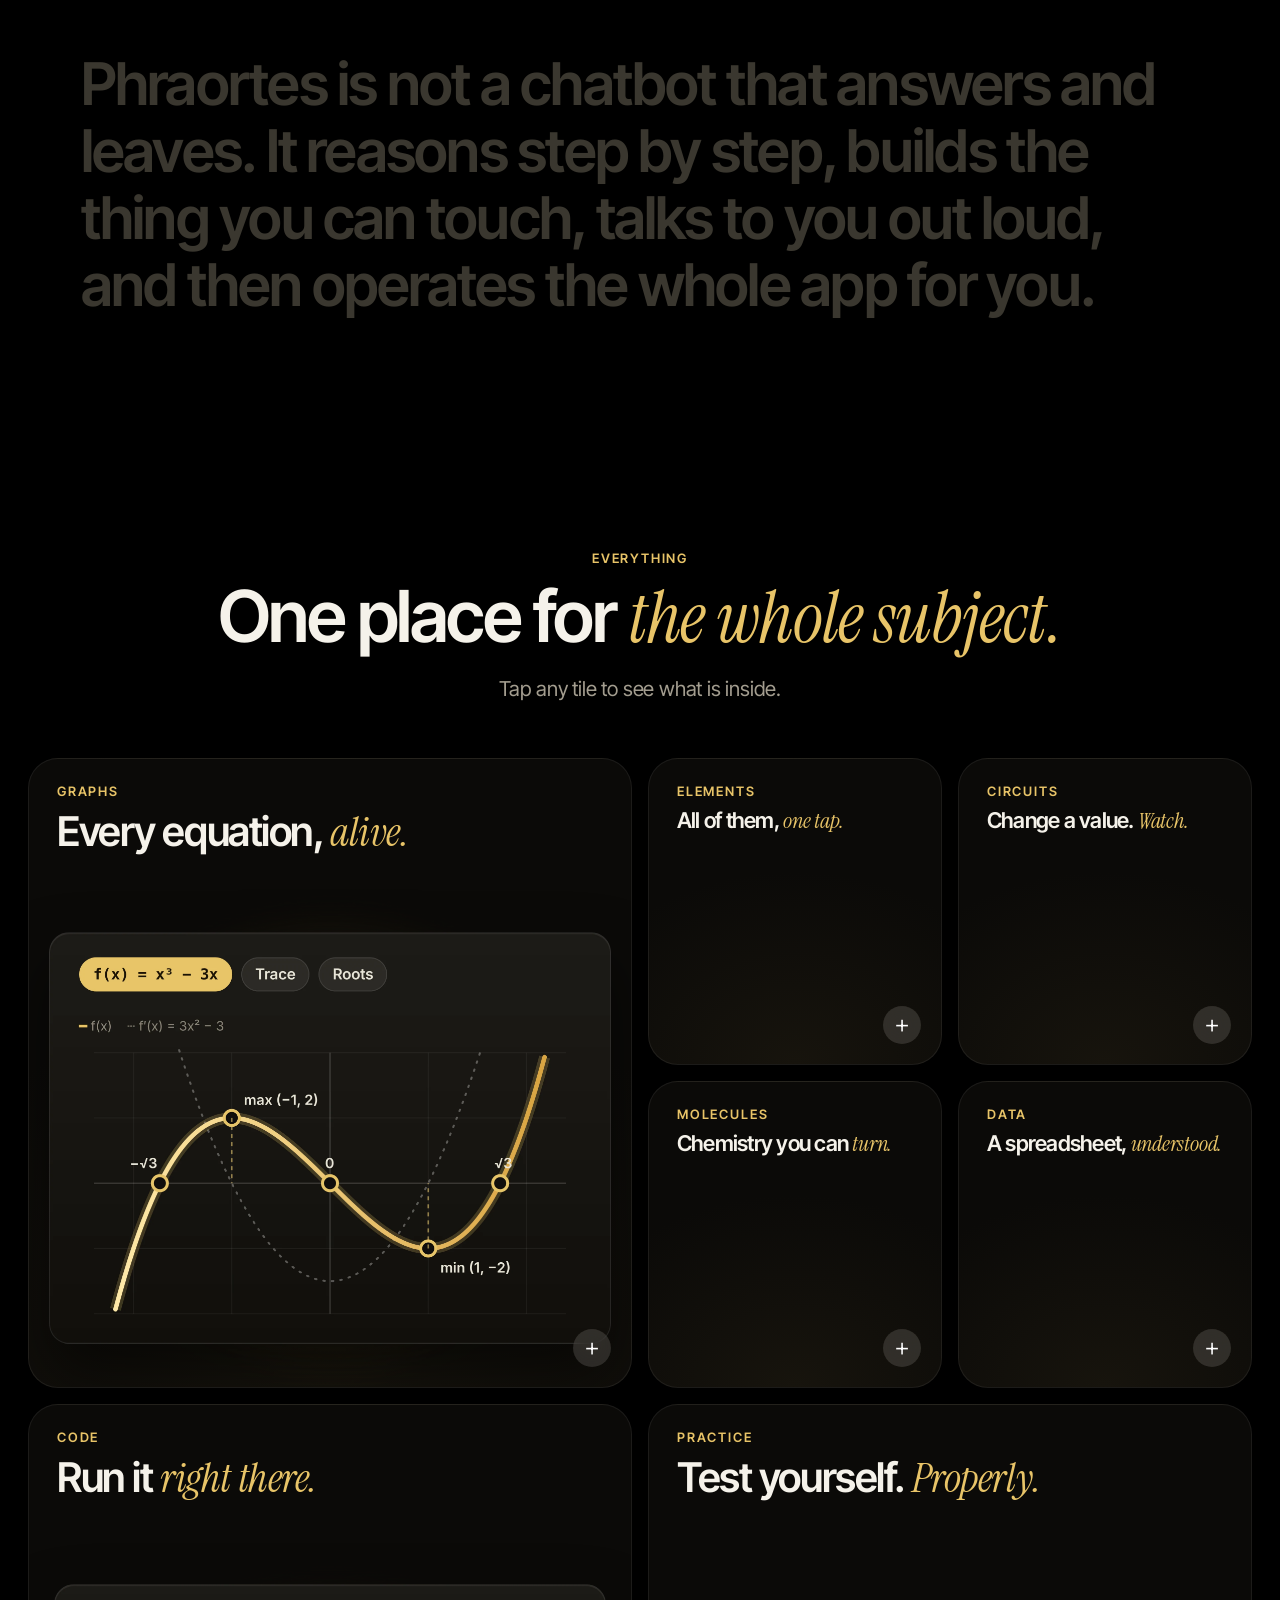
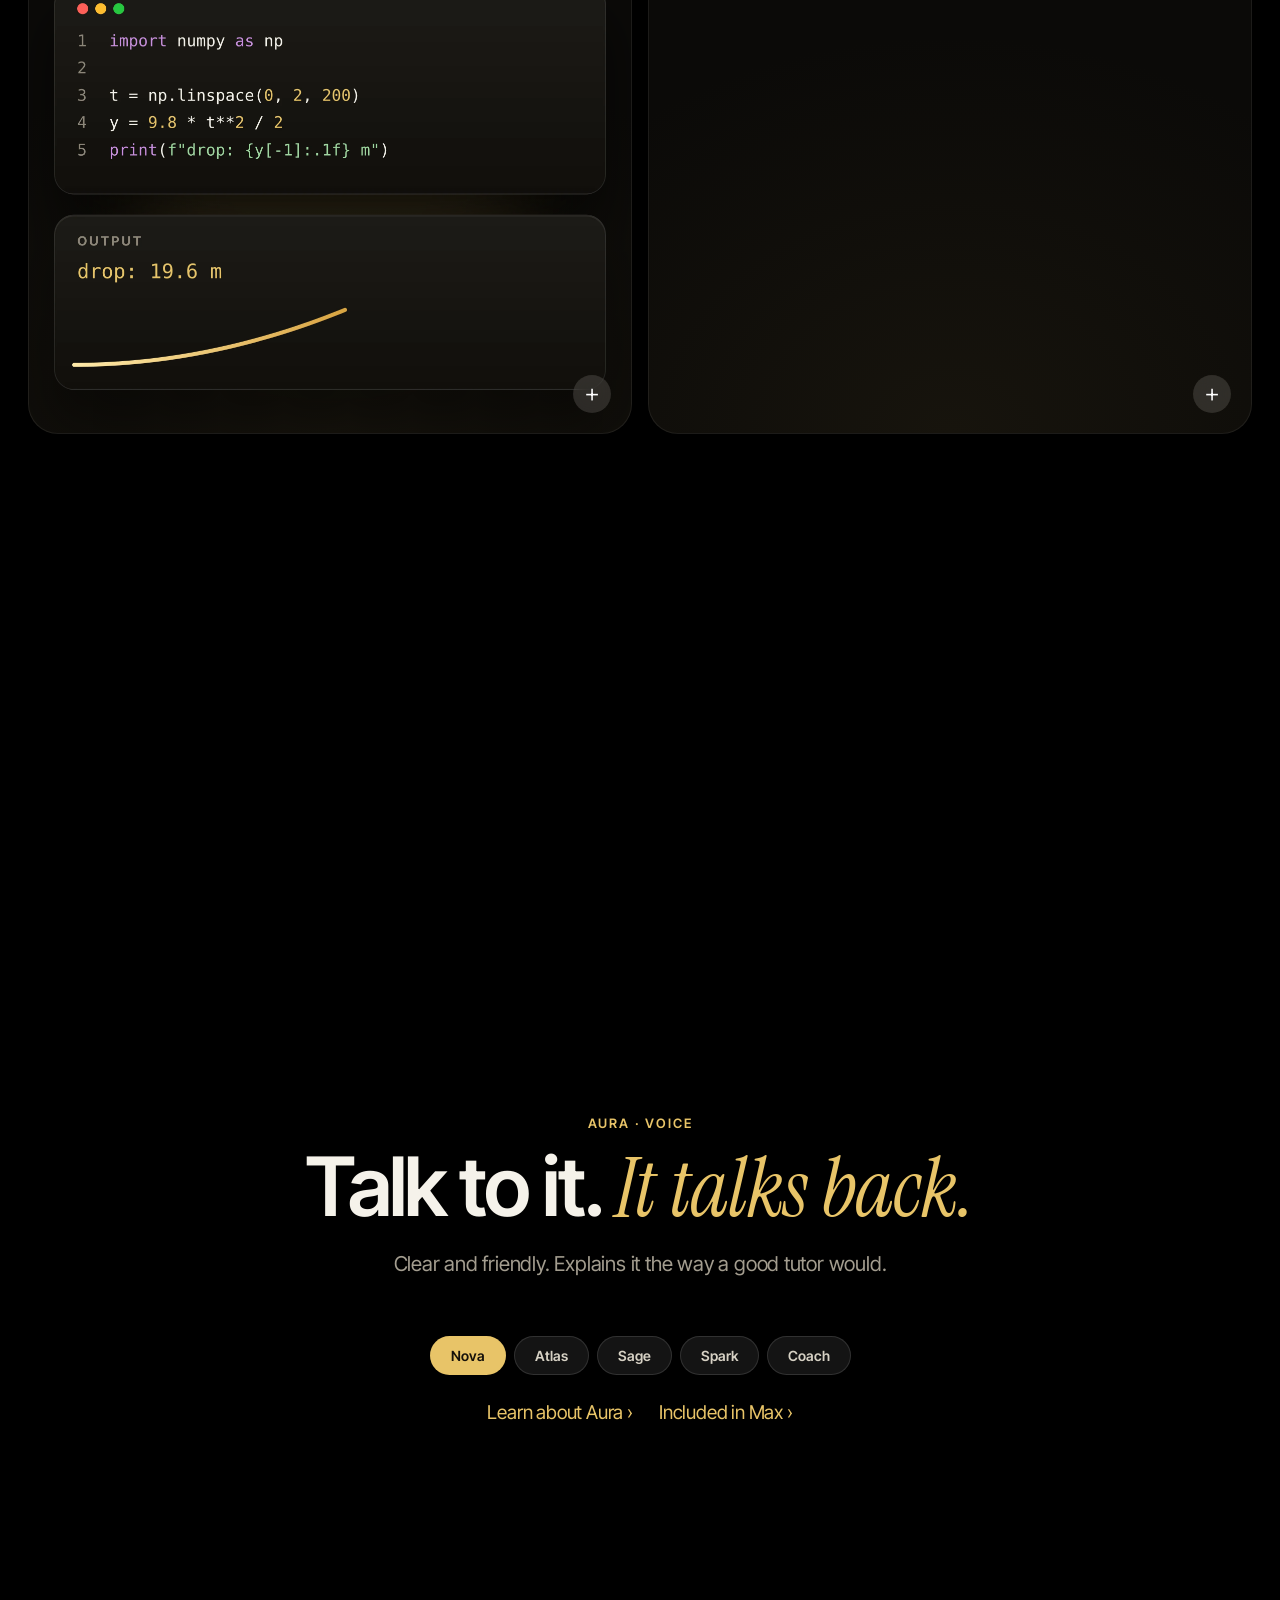
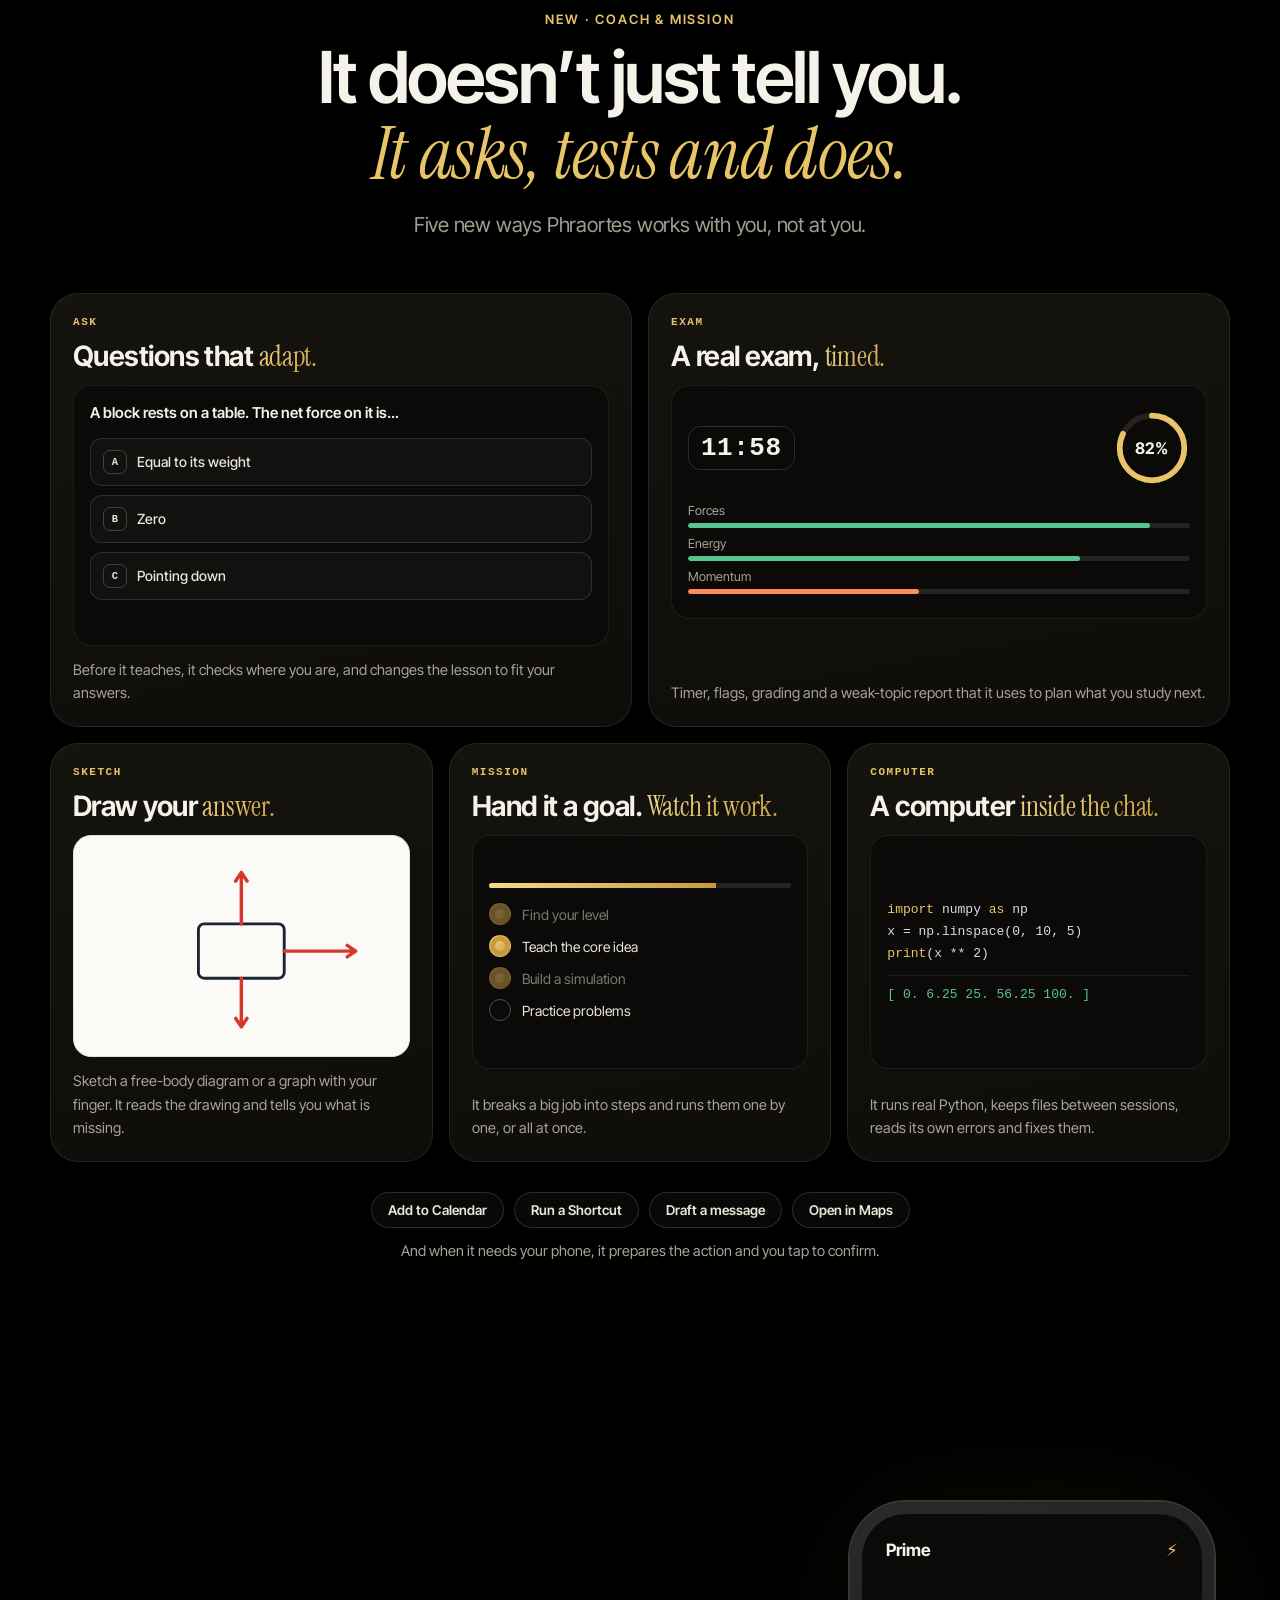
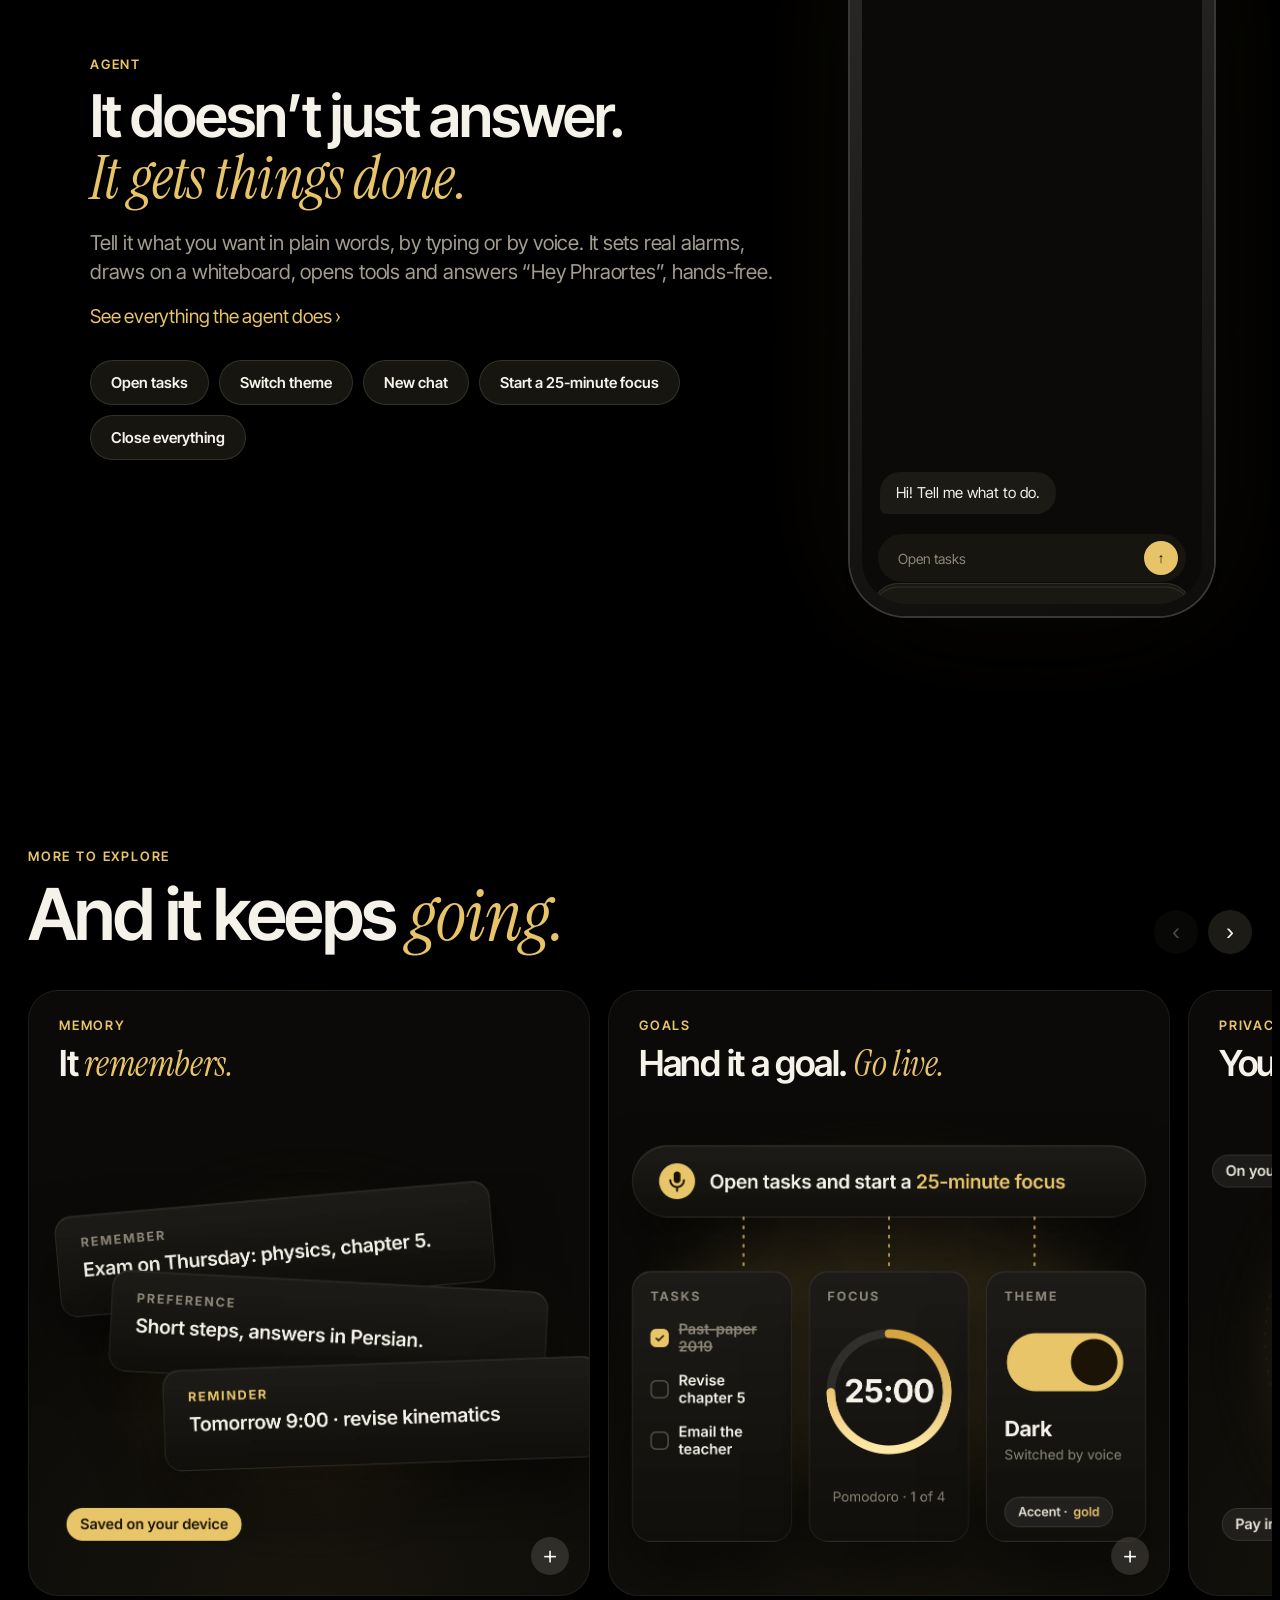
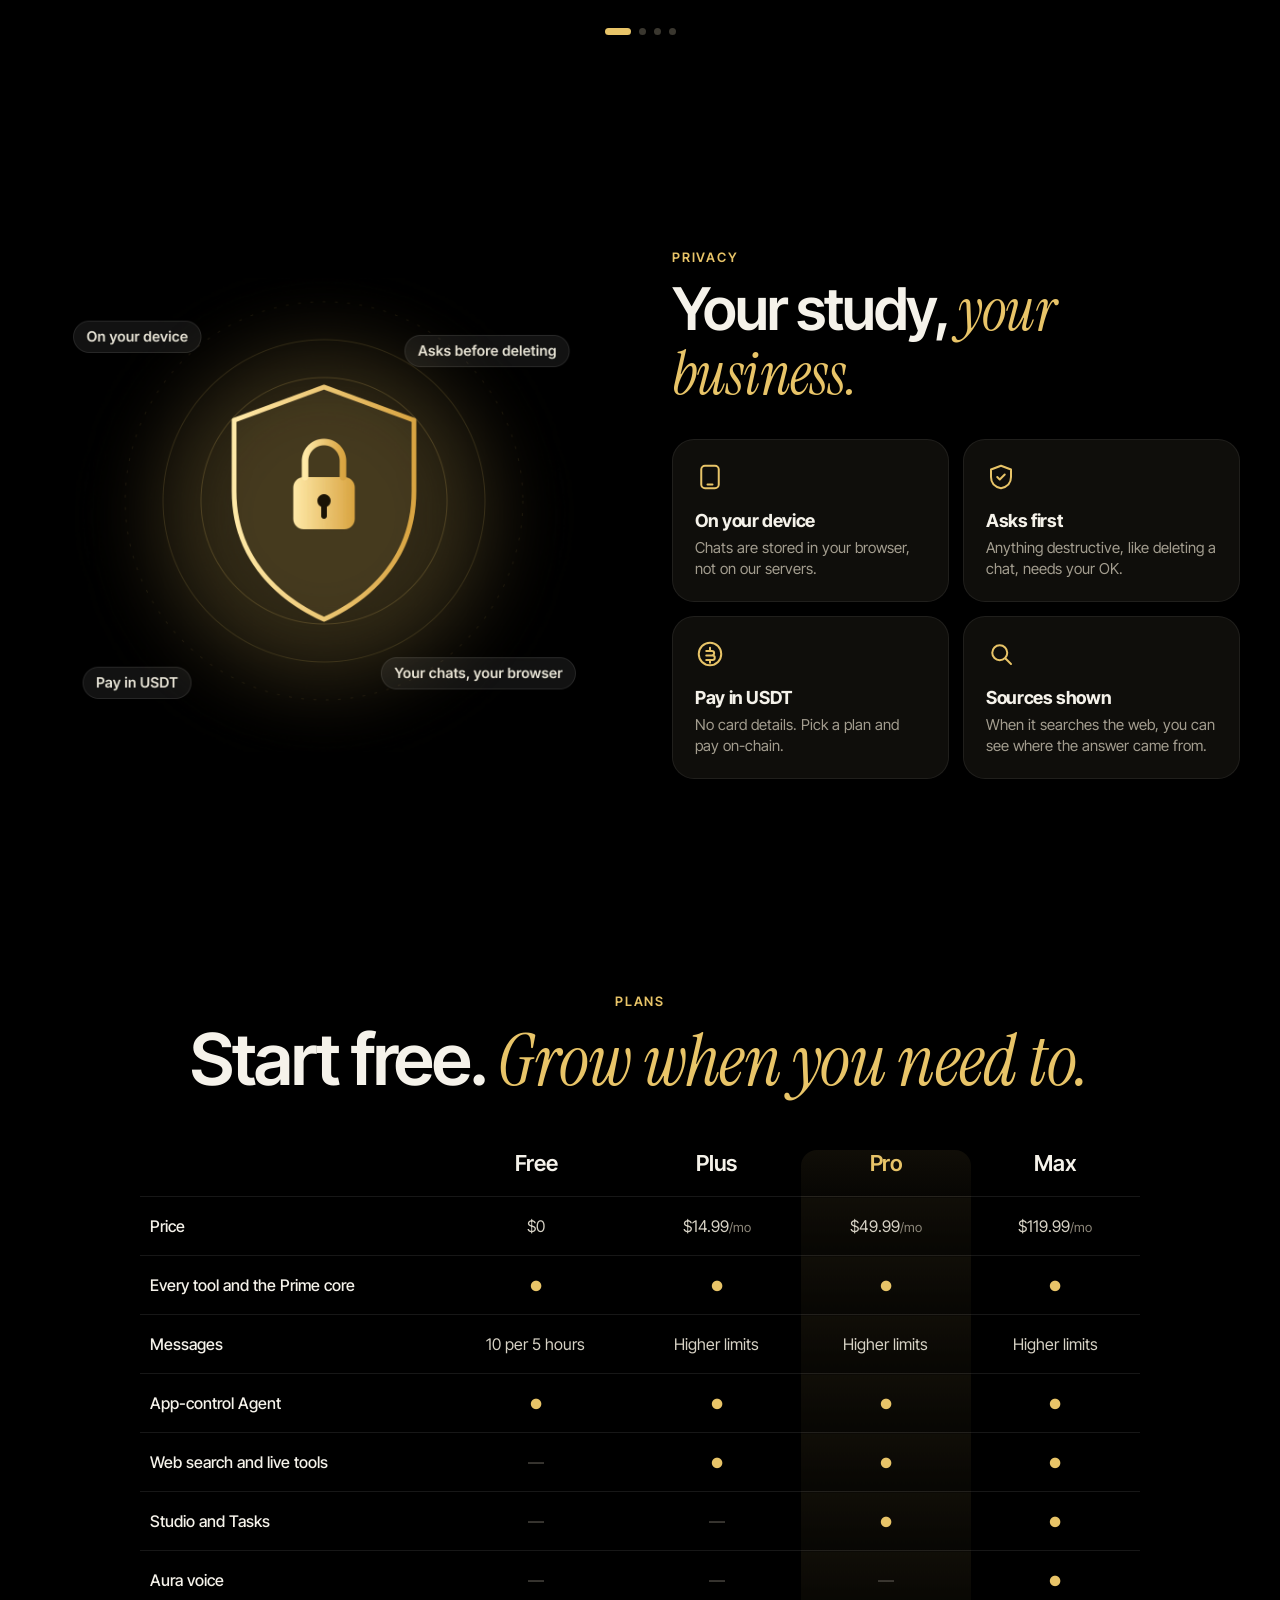
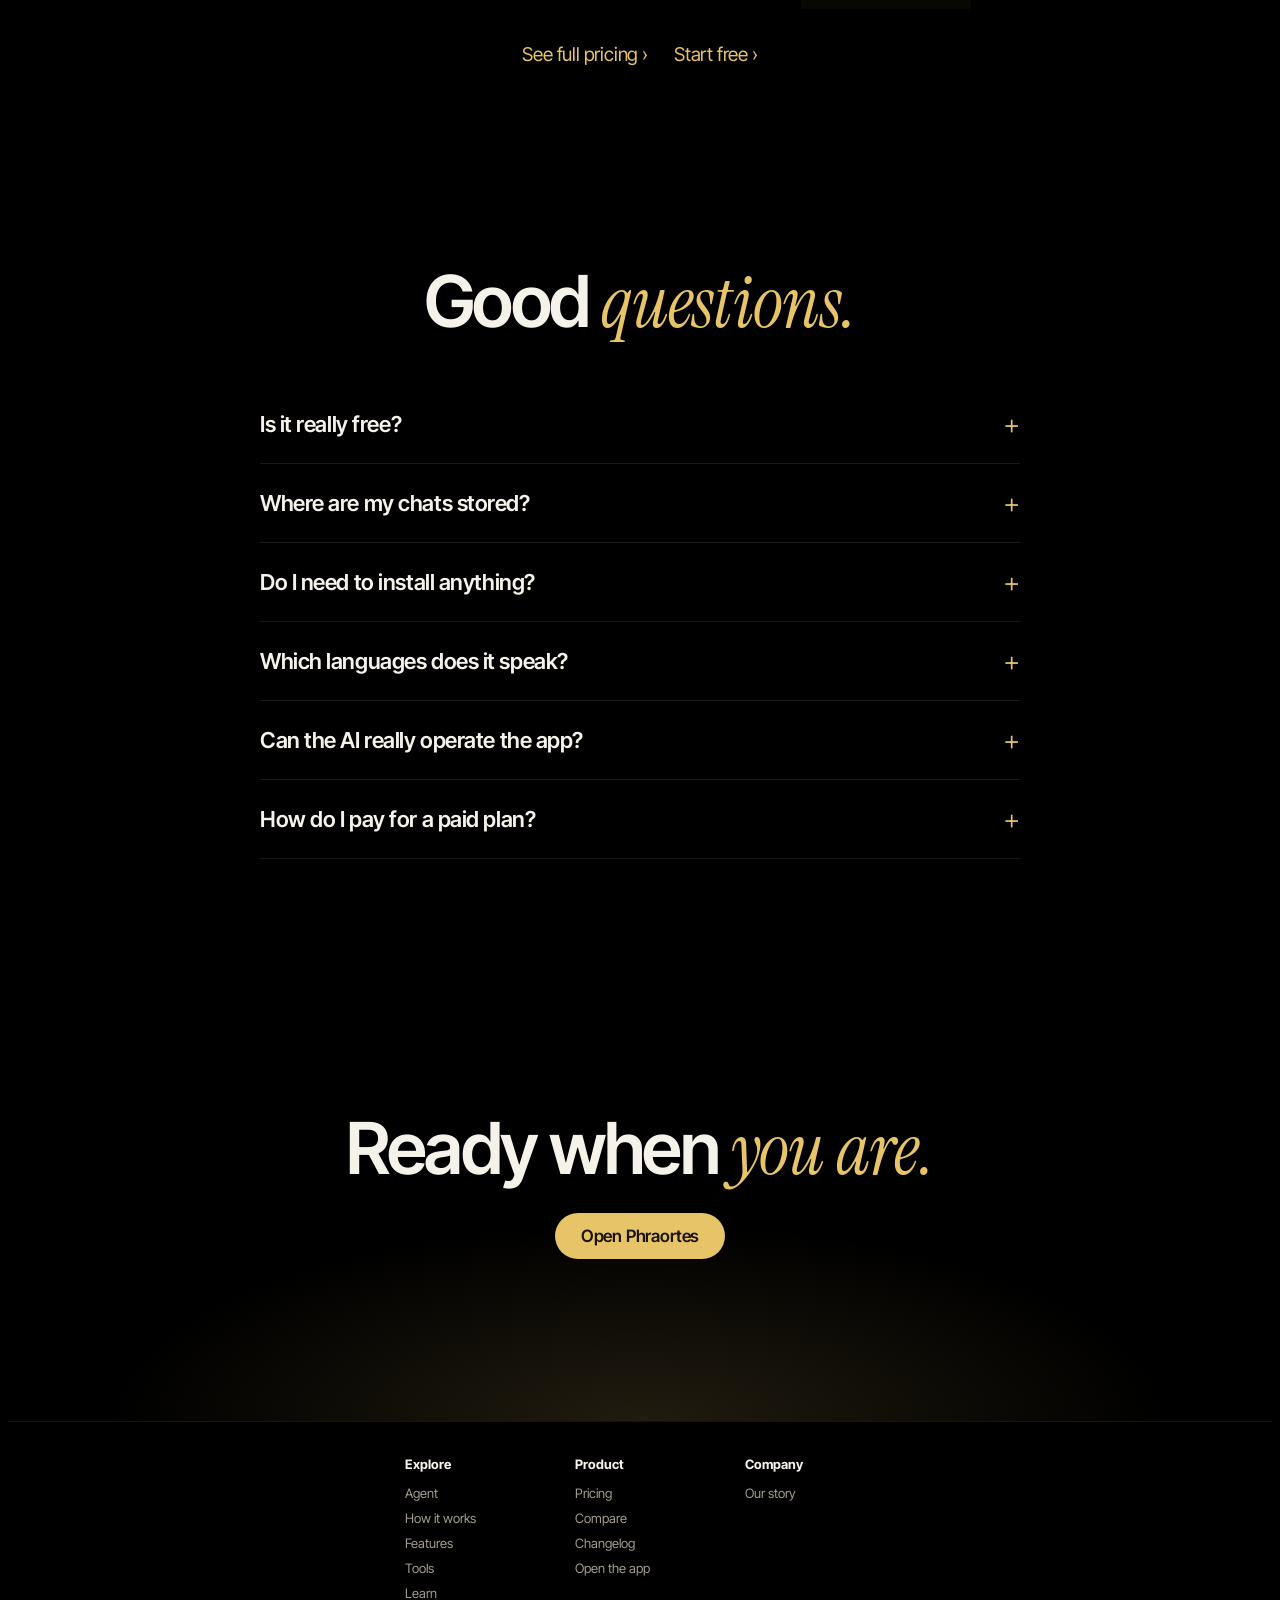
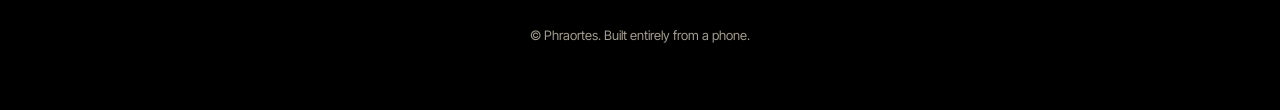
==== commit 9523d239: "Add files via upload" ====
--- a/index.html
+++ b/index.html
@@ -8,7 +8,7 @@
 <link rel="canonical" href="https://novamind-official.github.io/Phraortes/">
 <meta name="theme-color" content="#0b0907">
 <meta property="og:type" content="website"><meta property="og:site_name" content="Phraortes">
-<meta property="og:title" content="Phraortes — AI Study Assistant for Math, Physics & Chemistry">
+<meta property="og:title" content="Phraortes — An AI that builds the answer">
 <meta property="og:description" content="Phraortes is an AI that builds the answer: interactive graphs, 3D molecules, circuits, a virtual lab and Python inside the chat, and it gets things done with timers, reminders and phone actions.">
 <meta property="og:url" content="https://novamind-official.github.io/Phraortes/">
 <meta property="og:image" content="https://novamind-official.github.io/icon-512.png">
@@ -19,12 +19,12 @@
 <link rel="preconnect" href="https://fonts.googleapis.com"><link rel="preconnect" href="https://fonts.gstatic.com" crossorigin><link href="https://fonts.googleapis.com/css2?family=Inter+Tight:wght@400;500;600;700;800&family=Instrument+Serif:ital@0;1&display=swap" rel="stylesheet" media="print" onload="this.media='all'"><link rel="stylesheet" href="ap-shell.css?v=21"><link rel="stylesheet" href="ap.css?v=21"><script type="application/ld+json">{"@context":"https://schema.org","@type":"WebSite","name":"Phraortes","url":"https://novamind-official.github.io/Phraortes/","description":"AI assistant that builds the answer, with interactive graphs, molecules, circuits, a virtual lab and Python, and does things for you."}</script></head>
 <body class="ap">
 <header class="an" id="an"><div class="an-in"><a class="ab" href="index.html"><img src="https://novamind-official.github.io/icon-192.png" alt="" width="22" height="22">Phraortes</a>
-<nav class="anl" aria-label="Main"><a href="how-it-works.html">How it works</a><button class="anb" type="button" data-mega="features" aria-expanded="false" aria-controls="mega-features">Features</button><button class="anb" type="button" data-mega="tools" aria-expanded="false" aria-controls="mega-tools">Tools</button><a href="compare.html">Compare</a><a href="pricing.html">Pricing</a><a href="learn.html">Learn</a></nav>
+<nav class="anl" aria-label="Main"><a href="agent.html">Agent</a><a href="how-it-works.html">How it works</a><button class="anb" type="button" data-mega="features" aria-expanded="false" aria-controls="mega-features">Features</button><button class="anb" type="button" data-mega="tools" aria-expanded="false" aria-controls="mega-tools">Tools</button><a href="compare.html">Compare</a><a href="pricing.html">Pricing</a><a href="learn.html">Learn</a></nav>
 <a class="ag" href="https://novamind-official.github.io/">Try free</a><button class="abg" id="abg" type="button" aria-label="Menu" aria-expanded="false"><i></i></button></div>
-<div class="mega" id="mega-features" role="region" aria-label="Features"><div class="mg"><div class="mc"><b>Talk and see</b><a href="features.html#voice">Aura voice<small>A live call with five personalities</small></a><a href="features.html#photo">Photo solver<small>Snap a problem, get the steps</small></a><a href="features.html#live">Live steps<small>Watch it think</small></a></div><div class="mc"><b>Learn</b><a href="features.html#practice">Practice<small>Quizzes and flashcards</small></a><a href="features.html#exam">Exam mode<small>Timed, graded, explained</small></a><a href="features.html#daily">Daily quiz<small>Three questions a day</small></a></div><div class="mc"><b>Trust</b><a href="features.html#privacy">Privacy<small>Chats stay on your device</small></a><a href="features.html#sources">Sources<small>See where answers come from</small></a><a href="features.html#cores">Cores<small>Prime to Sovereign</small></a></div><a class="mp" href="features.html#voice"><img src="m-agent.webp" alt="" width="560" height="420" loading="lazy" decoding="async"><b>New · Agent</b><span>Say “open tasks” and it just happens.</span></a></div></div>
+<div class="mega" id="mega-features" role="region" aria-label="Features"><div class="mg"><div class="mc"><b>Agent</b><a href="agent.html#wake">Hey Phraortes<small>Hands-free, by voice</small></a><a href="agent.html#board">Voice whiteboard<small>Say it, watch it drawn</small></a><a href="agent.html#hands">Timers and alarms<small>Real ones, that ring</small></a></div><div class="mc"><b>Think and build</b><a href="features.html#research">Deep research<small>Sourced, with an evidence board</small></a><a href="features.html#studio">Studio<small>Describe an app, run it</small></a><a href="features.html#photo">Files and photos<small>PDFs, images, scans</small></a></div><div class="mc"><b>Trust</b><a href="features.html#privacy">Privacy<small>Chats stay on your device</small></a><a href="features.html#cores">Four cores<small>All open on every plan</small></a><a href="features.html#sources">Sources<small>See where answers come from</small></a></div><a class="mp" href="agent.html"><img src="m-agent.webp" alt="" width="560" height="420" loading="lazy" decoding="async"><b>New · Hey Phraortes</b><span>Say it. It happens.</span></a></div></div>
 <div class="mega" id="mega-tools" role="region" aria-label="Tools"><div class="mg"><div class="mc"><b>Math</b><a href="tools.html#solve">Solver<small>Step by step, typeset</small></a><a href="tools.html#graphs">Graphs<small>Plot, trace, intersect</small></a><a href="tools.html#stats">Statistics<small>Histograms and regression</small></a></div><div class="mc"><b>Science</b><a href="tools.html#molecules">Molecules<small>Real 3D structures</small></a><a href="tools.html#elements">Periodic table<small>Every element</small></a><a href="tools.html#optics">Optics<small>Lenses and rays</small></a></div><div class="mc"><b>Build</b><a href="tools.html#breadboard">Circuits<small>Change a value, watch it respond</small></a><a href="tools.html#code">Code<small>Run it right in the chat</small></a><a href="tools.html#simulate">Simulations<small>Physics you can poke</small></a></div><a class="mp" href="tools.html#graphs"><img src="m-graph.webp" alt="" width="560" height="420" loading="lazy" decoding="async"><b>Graphs, alive</b><span>Drag a curve, read the roots.</span></a></div></div></header>
 <div class="an-dim" id="an-dim"></div>
-<div class="amenu" id="amenu"><a href="how-it-works.html">How it works</a><a href="features.html">Features</a><a href="tools.html">Tools</a><a href="compare.html">Compare</a><a href="pricing.html">Pricing</a><a href="learn.html">Learn</a><a href="changelog.html">Changelog</a><a href="story.html">Our story</a></div>
+<div class="amenu" id="amenu"><a href="agent.html">Agent</a><a href="how-it-works.html">How it works</a><a href="features.html">Features</a><a href="tools.html">Tools</a><a href="compare.html">Compare</a><a href="pricing.html">Pricing</a><a href="learn.html">Learn</a><a href="changelog.html">Changelog</a><a href="story.html">Our story</a></div>
 <main>
 <section class="h3" id="overview" aria-label="Phraortes, in 3D"><div class="h3-st"><canvas class="h3-cv" aria-hidden="true"></canvas><div class="h3-ov">
 <div class="h3-ph on"><p class="ey">Welcome</p><h1>Meet <em>Phraortes.</em></h1><p class="sub">An AI that builds the answer. It explains the idea, makes it something you can touch, and gets things done: timers, reminders, phone actions.</p><p class="lk big"><a href="https://novamind-official.github.io/">Start for free</a><a href="#everything">See what it does</a></p></div>
@@ -49,13 +49,13 @@
 <article class="cx-c rv" id="cx-py"><p class="cx-k">Computer</p><h3>A computer <em>inside the chat.</em></h3><div class="cx-m cx-code"><code><span>import</span> numpy <span>as</span> np<br>x = np.linspace(0, 10, 5)<br><span>print</span>(x ** 2)</code><code class="o">[ 0.    6.25  25.   56.25 100. ]</code></div><p class="cx-d">It runs real Python, keeps files between sessions, reads its own errors and fixes them.</p></article>
 </div>
 <div class="cx-ch rv"><span>Add to Calendar</span><span>Run a Shortcut</span><span>Draft a message</span><span>Open in Maps</span></div><p class="cx-n rv">And when it needs your phone, it prepares the action and you tap to confirm.</p></section>
-<section class="ag-s" id="agent"><div class="ag-w"><div class="ag-t rv"><p class="ey">Agent</p><h2>It doesn’t just answer.<br><em>It gets things done.</em></h2><p class="sub" style="margin-left:0">Tell it what you want in plain words, by typing or by voice. It opens panels, switches chats, changes the theme and more. Try it on the phone.</p><div class="cmds" id="cmds"><button data-c="tasks">Open tasks</button><button data-c="light">Switch theme</button><button data-c="chat">New chat</button><button data-c="focus">Start a 25-minute focus</button><button data-c="close">Close everything</button></div></div>
+<section class="ag-s" id="agent"><div class="ag-w"><div class="ag-t rv"><p class="ey">Agent</p><h2>It doesn’t just answer.<br><em>It gets things done.</em></h2><p class="sub" style="margin-left:0">Tell it what you want in plain words, by typing or by voice. It sets real alarms, draws on a whiteboard, opens tools and answers “Hey Phraortes”, hands-free.</p><div class="lk" style="justify-content:flex-start;margin-top:18px"><a href="agent.html">See everything the agent does</a></div><div class="cmds" id="cmds"><button data-c="tasks">Open tasks</button><button data-c="light">Switch theme</button><button data-c="chat">New chat</button><button data-c="focus">Start a 25-minute focus</button><button data-c="close">Close everything</button></div></div>
 <div class="ph rv"><div class="scr" id="scr"><div class="sb"><b>Prime</b><span>⚡</span></div><div class="msgs" id="msgs"></div><div class="sh" id="sh-tasks"><p>Tasks</p><div class="tk done"><i></i>Past-paper 2019</div><div class="tk"><i></i>Revise chapter 5</div><div class="tk"><i></i>Email the teacher</div></div><div class="sh" id="sh-focus"><p>Focus</p><div class="rg"><svg viewBox="0 0 120 120"><circle cx="60" cy="60" r="50" /><circle id="rgp" cx="60" cy="60" r="50" /></svg><b id="rgt">25:00</b></div></div><div class="bar"><span id="typed">Message Phraortes</span><em>↑</em></div></div></div></div></section>
 <section class="hl" id="more"><div class="hl-h"><div class="ft rv"><p class="ey">More to explore</p><h2>And it keeps <em>going.</em></h2></div><div class="hl-c"><button type="button" id="hl-p" aria-label="Previous">‹</button><button type="button" id="hl-n" aria-label="Next">›</button></div></div><div class="hrow" id="hrow" role="list"><article class="hc" data-m="memory" tabindex="0" role="listitem"><p class="ey">Memory</p><h3>It <em>remembers.</em></h3><div class="hi"><img src="p-memory.webp" alt="Memory" width="2400" height="2000" loading=lazy decoding=async ></div><span class="pl" aria-hidden="true">+</span></article><article class="hc" data-m="agent" tabindex="0" role="listitem"><p class="ey">Goals</p><h3>Hand it a goal. <em>Go live.</em></h3><div class="hi"><img src="p-agent.webp" alt="Goals" width="2400" height="2000" loading=lazy decoding=async ></div><span class="pl" aria-hidden="true">+</span></article><article class="hc" data-m="privacy" tabindex="0" role="listitem"><p class="ey">Privacy</p><h3>Yours. <em>On your device.</em></h3><div class="hi"><img src="p-privacy.webp" alt="Privacy" width="2400" height="2000" loading=lazy decoding=async ></div><span class="pl" aria-hidden="true">+</span></article><article class="hc" data-m="aura" tabindex="0" role="listitem"><p class="ey">Aura</p><h3>Talk. <em>It talks back.</em></h3><div class="hi"><img src="p-aura.webp" alt="Aura" width="2400" height="2000" loading=lazy decoding=async ></div><span class="pl" aria-hidden="true">+</span></article></div><div class="hdots" id="hdots"><i></i><i></i><i></i><i></i></div></section>
 <section class="pv" id="privacy"><div class="pv-w"><div class="pv-a rv"><img src="p-privacy.webp" alt="A shield with a lock" width="2400" height="2000" loading=lazy decoding=async ></div><div class="pv-t"><p class="ey rv">Privacy</p><h2 class="rv">Your study, <em>your business.</em></h2><div class="pgrid"><div class="rv"><svg viewBox="0 0 24 24"><rect x="5" y="3" width="14" height="18" rx="3"/><path d="M10 18h4"/></svg><b>On your device</b><p>Chats are stored in your browser, not on our servers.</p></div><div class="rv"><svg viewBox="0 0 24 24"><path d="M12 3l8 3v6c0 5-3.5 8-8 9-4.5-1-8-4-8-9V6z"/><path d="M9 12l2 2 4-4"/></svg><b>Asks first</b><p>Anything destructive, like deleting a chat, needs your OK.</p></div><div class="rv"><svg viewBox="0 0 24 24"><circle cx="12" cy="12" r="9"/><path d="M9 9.5h4.5a1.8 1.8 0 010 3.6H9m0 0h5a1.8 1.8 0 010 3.6H9M12 7v2m0 8v2"/></svg><b>Pay in USDT</b><p>No card details. Pick a plan and pay on-chain.</p></div><div class="rv"><svg viewBox="0 0 24 24"><circle cx="11" cy="11" r="6"/><path d="M20 20l-4.2-4.2"/></svg><b>Sources shown</b><p>When it searches the web, you can see where the answer came from.</p></div></div></div></div></section>
 <section class="cmp" id="plans"><div class="ft rv"><p class="ey">Plans</p><h2>Start free. <em>Grow when you need to.</em></h2></div><div class="cw rv"><table><thead><tr><th></th><th>Free</th><th>Plus</th><th class="hot">Pro</th><th>Max</th></tr></thead><tbody>
 <tr><td>Price</td><td>$0</td><td>$14.99<small>/mo</small></td><td class="hot">$49.99<small>/mo</small></td><td>$119.99<small>/mo</small></td></tr>
-<tr><td>Study tools and the Prime core</td><td class="y">●</td><td class="y">●</td><td class="y hot">●</td><td class="y">●</td></tr>
+<tr><td>Every tool and the Prime core</td><td class="y">●</td><td class="y">●</td><td class="y hot">●</td><td class="y">●</td></tr>
 <tr><td>Messages</td><td>10 per 5 hours</td><td>Higher limits</td><td class="hot">Higher limits</td><td>Higher limits</td></tr>
 <tr><td>App-control Agent</td><td class="y">●</td><td class="y">●</td><td class="y hot">●</td><td class="y">●</td></tr>
 <tr><td>Web search and live tools</td><td class="n">—</td><td class="y">●</td><td class="y hot">●</td><td class="y">●</td></tr>
@@ -66,5 +66,5 @@
 </main>
 <div class="md" id="md" role="dialog" aria-modal="true" aria-labelledby="md-t" hidden><div class="md-bg" data-x></div><div class="md-c"><button class="md-x" type="button" data-x aria-label="Close">×</button><div class="md-i"><img id="md-img" alt="" width="2400" height="2000"></div><div class="md-b"><p class="ey" id="md-k"></p><h3 id="md-t"></h3><p id="md-p"></p><ul id="md-l"></ul><p class="lk"><a id="md-a" href="#">Learn more</a><a href="https://novamind-official.github.io/">Try it</a></p></div></div></div>
 <script>window.PHR_M={"graph": {"k": "Graphs", "t": "Every equation, <em>alive.</em>", "p": "Ask for any function and it draws it, then lets you trace the curve, read the zeros and extremes, and compare it with its derivative.", "b": ["Drag and trace any point", "Roots, maxima and minima labelled", "Plots functions and data", "Works from a typed or spoken question"], "l": "tools.html#graphs", "img": "p-graph.webp"}, "periodic": {"k": "Elements", "t": "All of them, <em>one tap.</em>", "p": "The full periodic table, interactive. Tap an element for its electron shells, configuration, category and mass.", "b": ["Electron shell diagrams", "Electron configuration", "Category and atomic mass"], "l": "tools.html#elements", "img": "p-periodic.webp"}, "circuit": {"k": "Circuits", "t": "Change a value. <em>Watch.</em>", "p": "Build series and parallel circuits and change any component. Currents, voltages and power recompute as you drag.", "b": ["Resistors, capacitors, inductors", "Live values and charge curves", "Explains the maths behind it"], "l": "tools.html#breadboard", "img": "p-circuit.webp"}, "molecule": {"k": "Molecules", "t": "Chemistry you can <em>turn.</em>", "p": "Real 3D structures with bond angles, geometry and polarity. Spin them with a finger and ask what you are looking at.", "b": ["Rotate and zoom in 3D", "Bond angles and geometry", "Names and formulas"], "l": "tools.html#molecules", "img": "p-molecule.webp"}, "data": {"k": "Data", "t": "A spreadsheet, <em>understood.</em>", "p": "Drop in a file. It reads it, finds what stands out and draws the charts worth looking at.", "b": ["CSV and Excel files", "Charts chosen for the data", "Plain-language findings"], "l": "features.html", "img": "p-data.webp"}, "code": {"k": "Code", "t": "Run it <em>right there.</em>", "p": "Ask for code and run it beside the chat. Simulations, calculations and small tools, with the output right underneath.", "b": ["Runs in a sandbox, nothing to install", "Charts and output inline", "Edit and run again"], "l": "tools.html#code", "img": "p-code.webp"}, "exam": {"k": "Practice", "t": "Test yourself. <em>Properly.</em>", "p": "Quizzes, flashcards and a timed exam mode that grades you and explains every answer. A daily quiz keeps the habit going.", "b": ["Timed exam mode", "Explanations for each answer", "Three questions a day"], "l": "features.html#exam", "img": "p-exam.webp"}, "memory": {"k": "Memory", "t": "It <em>remembers.</em>", "p": "A private notebook that fills itself with facts, plans and reminders, and stays on your device.", "b": ["Facts and preferences it picked up", "Reminders with a time", "Edit or delete anything"], "l": "features.html", "img": "p-memory.webp"}, "agent": {"k": "Goals", "t": "Hand it a goal. <em>Go live.</em>", "p": "Give it a bigger task and it plans the steps, works through them in the background while the app is open, and brings back one answer.", "b": ["Plans the steps itself", "Runs while the app is open", "Asks before anything destructive"], "l": "features.html", "img": "p-agent.webp"}, "privacy": {"k": "Privacy", "t": "Yours. <em>On your device.</em>", "p": "Your chats live in your browser. Anything destructive asks first, and payment is in USDT with no card details.", "b": ["Chats stay in your browser", "Destructive actions ask first", "Pay in USDT, no card"], "l": "features.html#privacy", "img": "p-privacy.webp"}, "aura": {"k": "Aura", "t": "Talk. <em>It talks back.</em>", "p": "A live voice call with five personalities. Interrupt any time, watch captions word by word, and see graphs appear in the call.", "b": ["Five voices", "Live captions", "Included in Max"], "l": "features.html#voice", "img": "p-aura.webp"}}</script>
-<footer class="af"><div class="afg"><div><b>Explore</b><a href="how-it-works.html">How it works</a><a href="features.html">Features</a><a href="tools.html">Tools</a><a href="learn.html">Learn</a></div><div><b>Product</b><a href="pricing.html">Pricing</a><a href="compare.html">Compare</a><a href="changelog.html">Changelog</a><a href="https://novamind-official.github.io/">Open the app</a></div><div><b>Company</b><a href="story.html">Our story</a></div></div><p>© Phraortes. Built entirely from a phone.</p></footer>
+<footer class="af"><div class="afg"><div><b>Explore</b><a href="agent.html">Agent</a><a href="how-it-works.html">How it works</a><a href="features.html">Features</a><a href="tools.html">Tools</a><a href="learn.html">Learn</a></div><div><b>Product</b><a href="pricing.html">Pricing</a><a href="compare.html">Compare</a><a href="changelog.html">Changelog</a><a href="https://novamind-official.github.io/">Open the app</a></div><div><b>Company</b><a href="story.html">Our story</a></div></div><p>© Phraortes. Built entirely from a phone.</p></footer>
 <link rel="stylesheet" href="hero3d.css?v=24"><script src="ap-nav.js?v=22" defer></script><script src="hero3d.js?v=24" defer></script><script src="ap.js?v=22" defer></script></body></html>
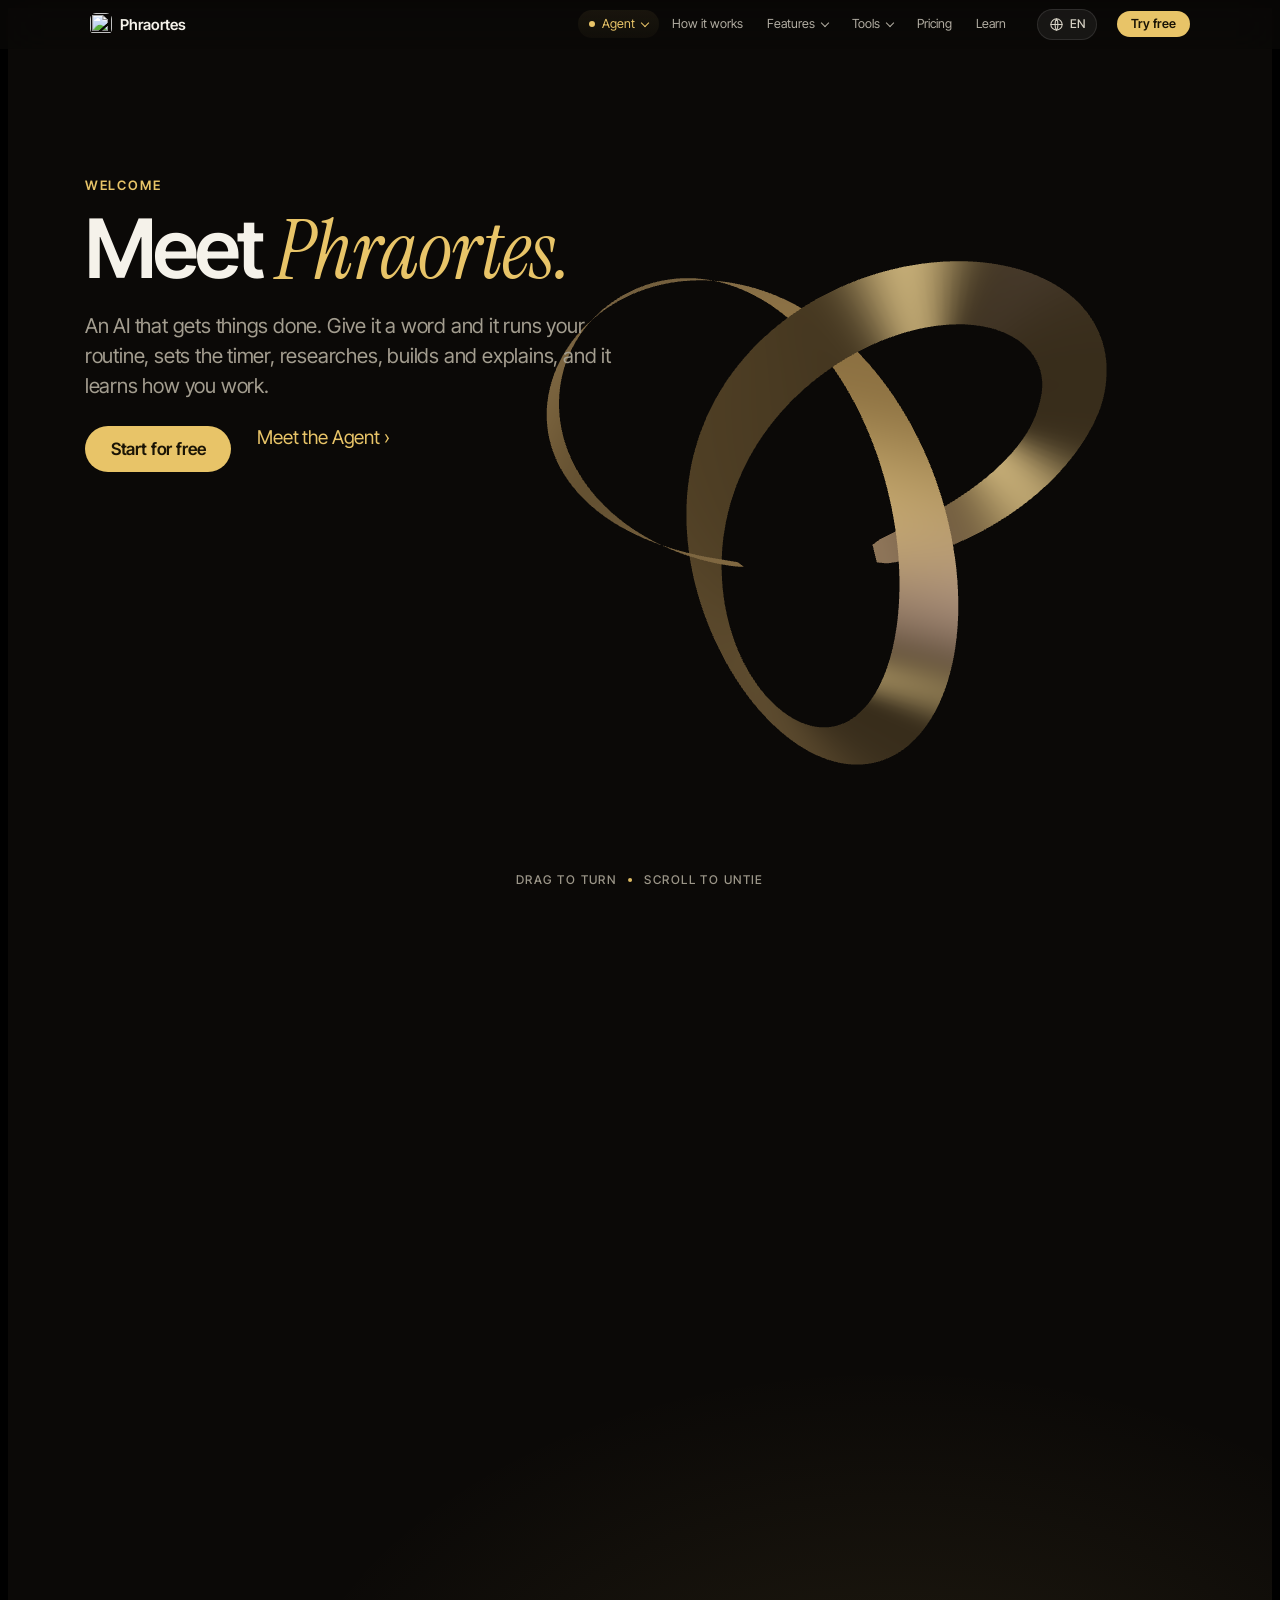
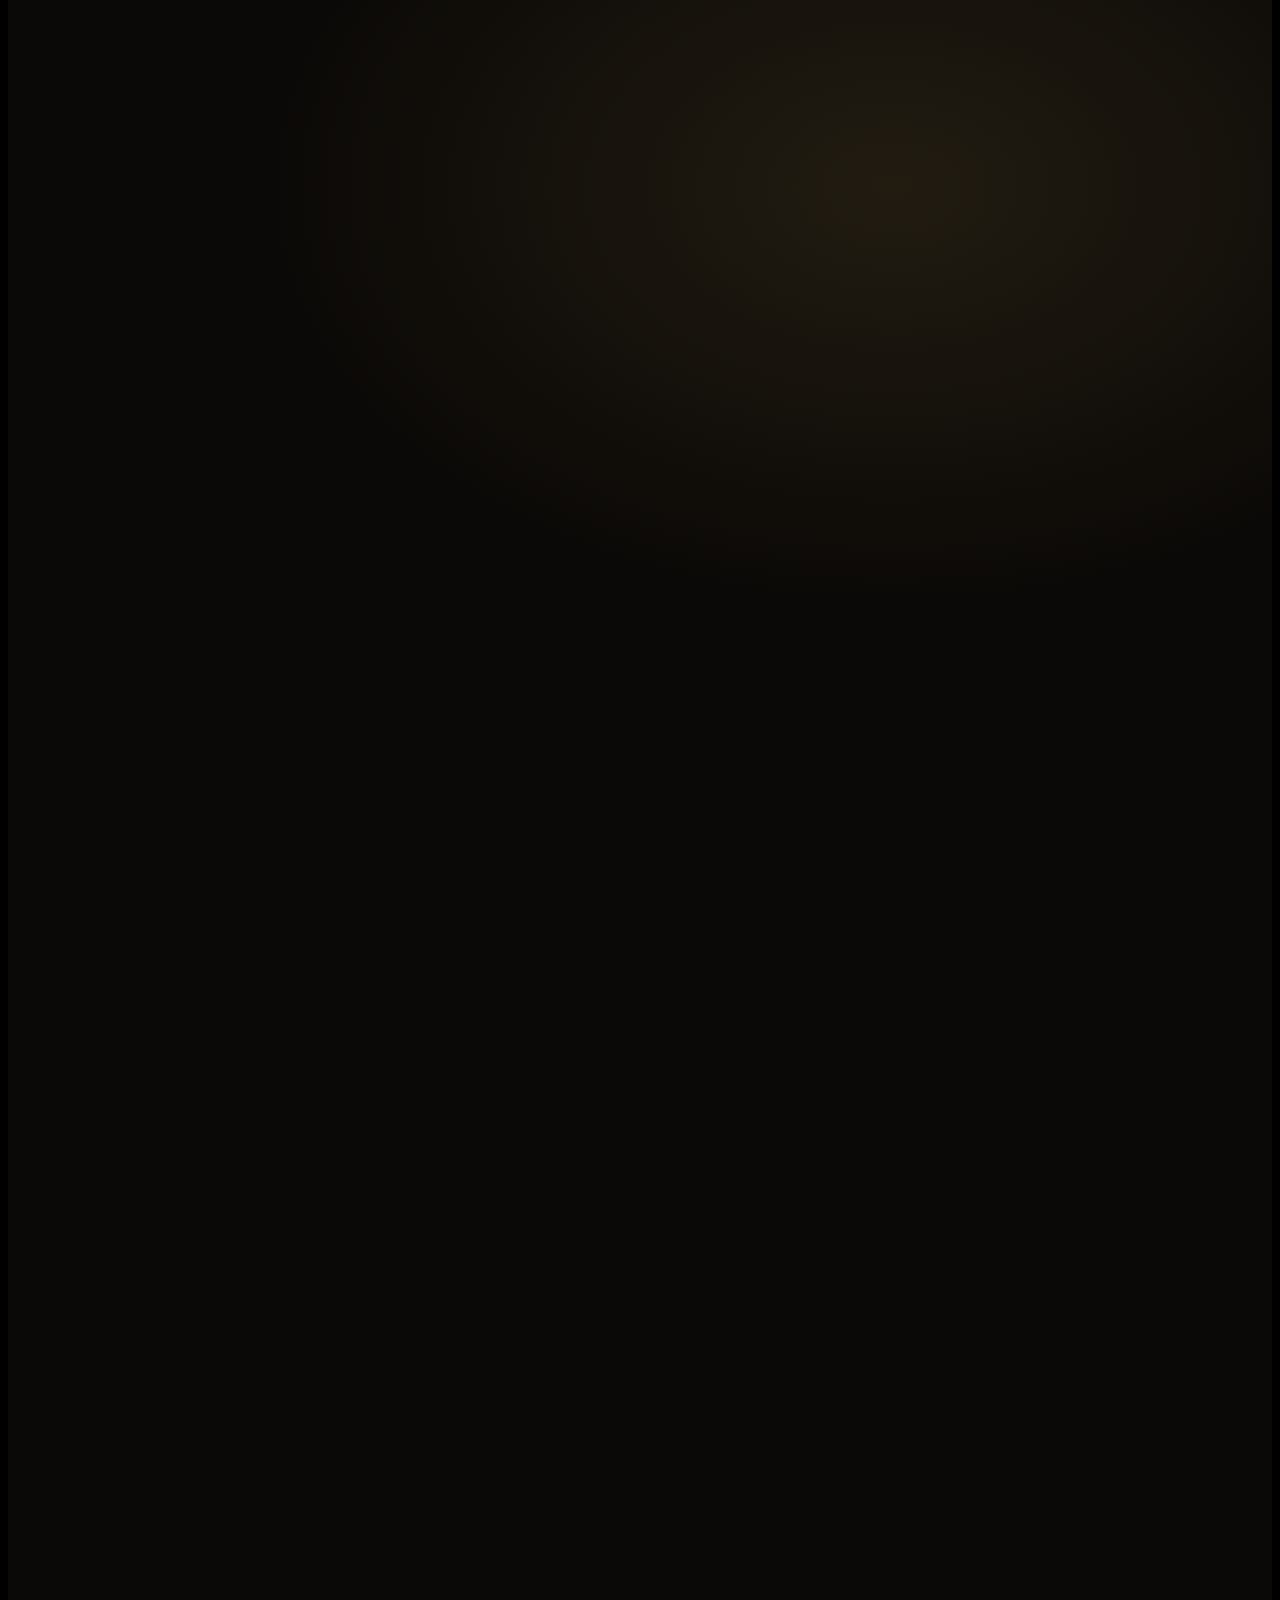
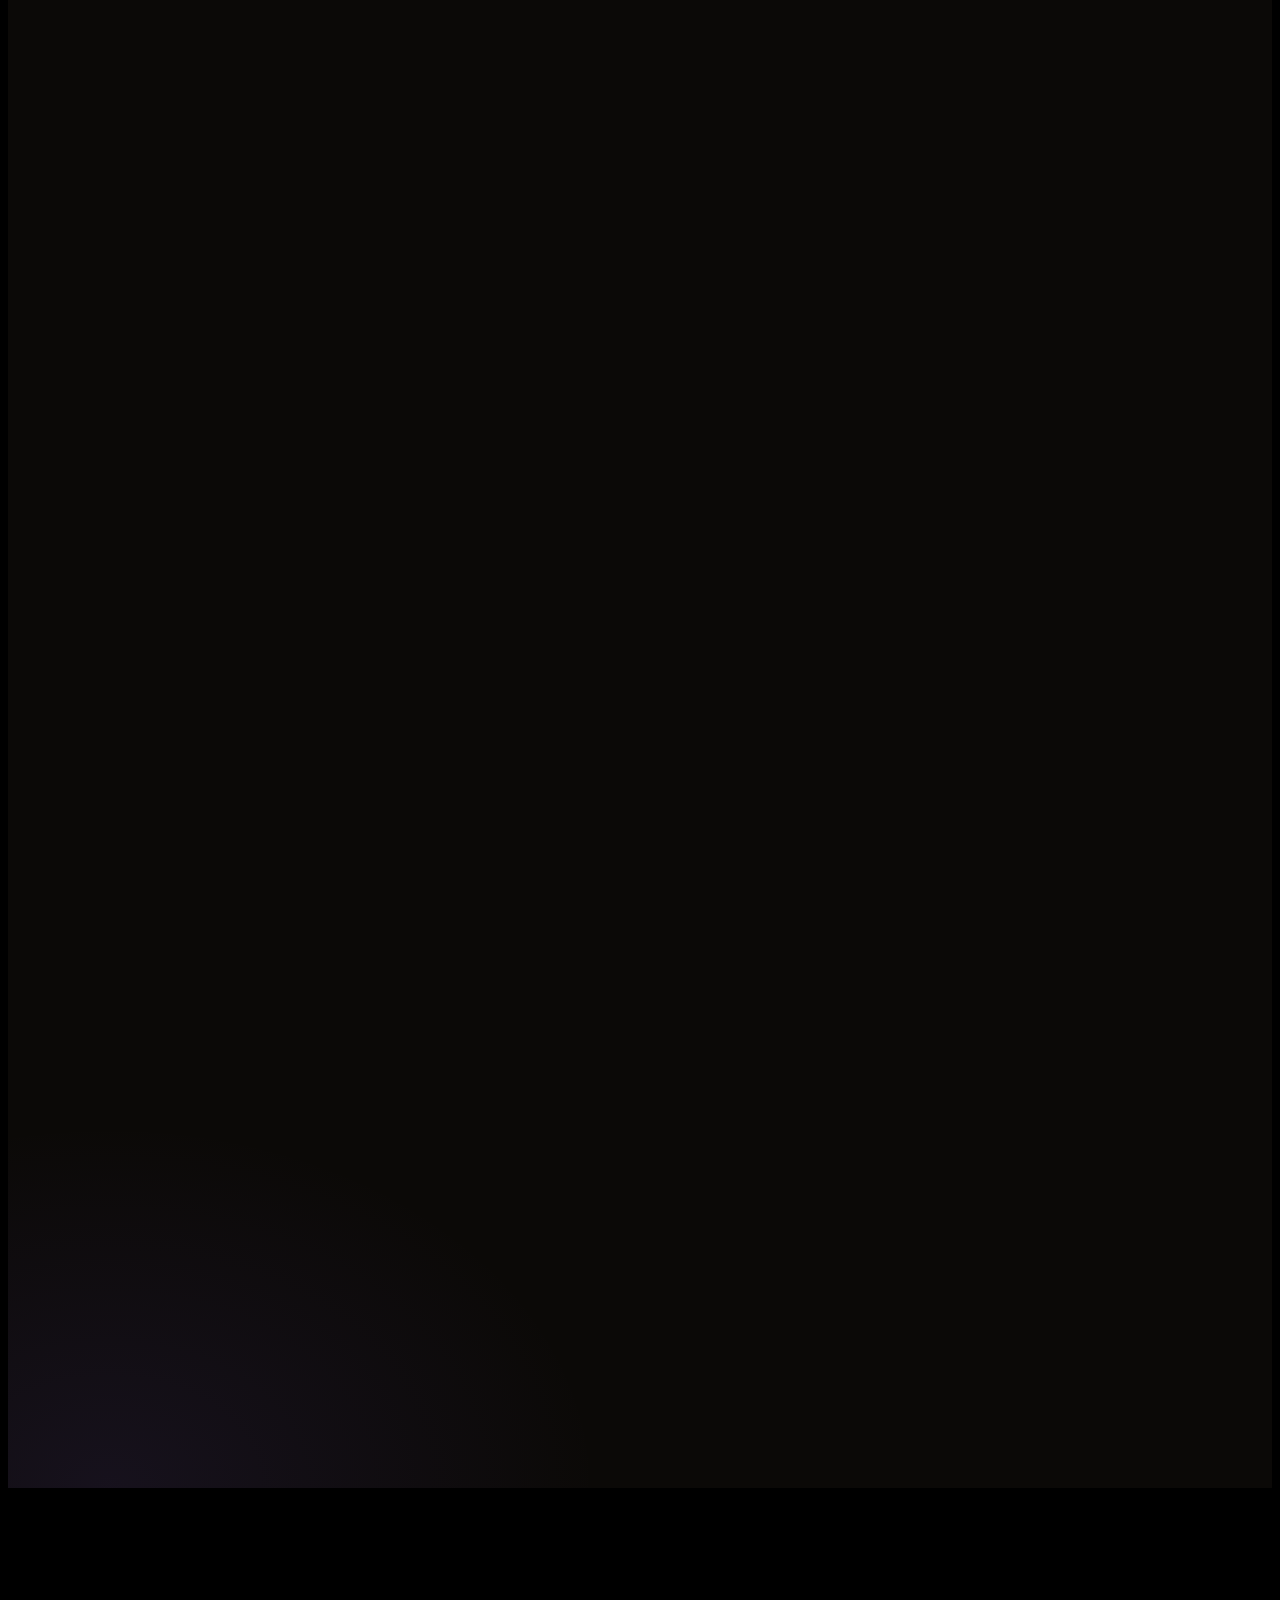
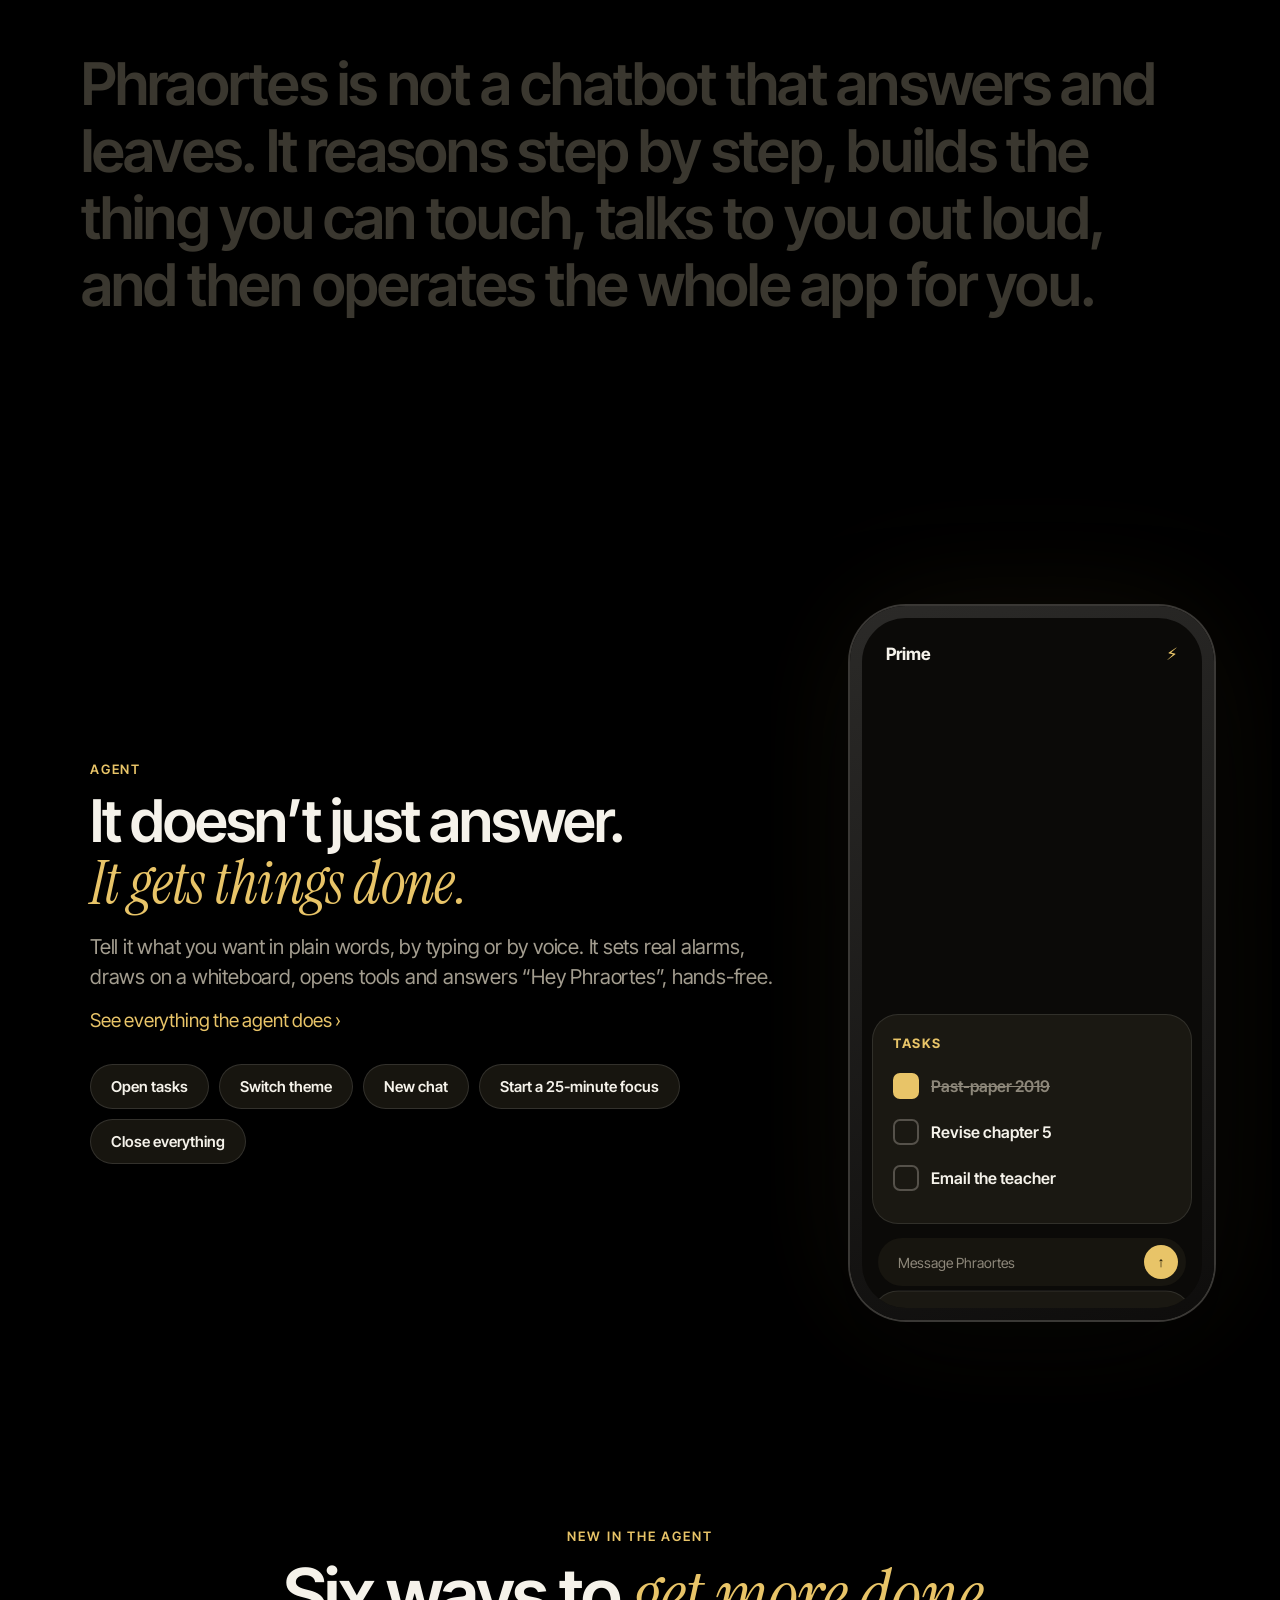
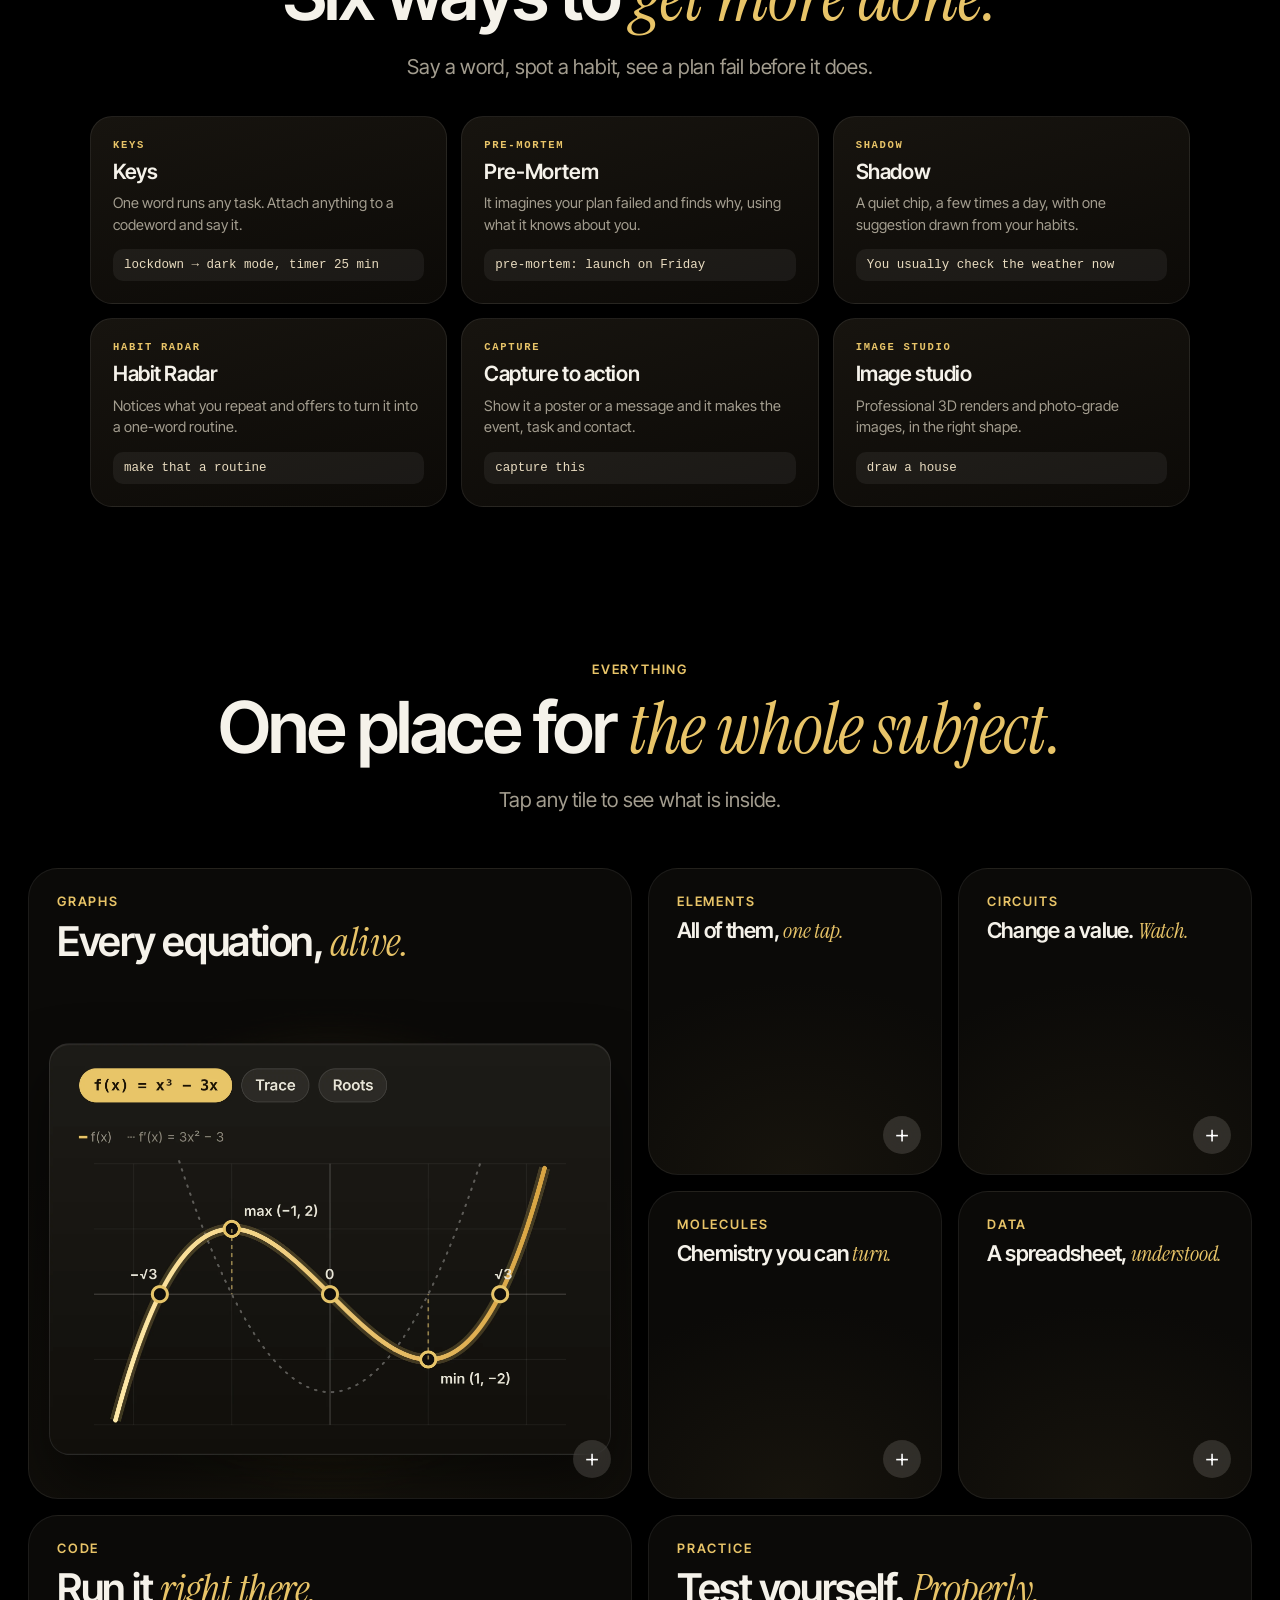
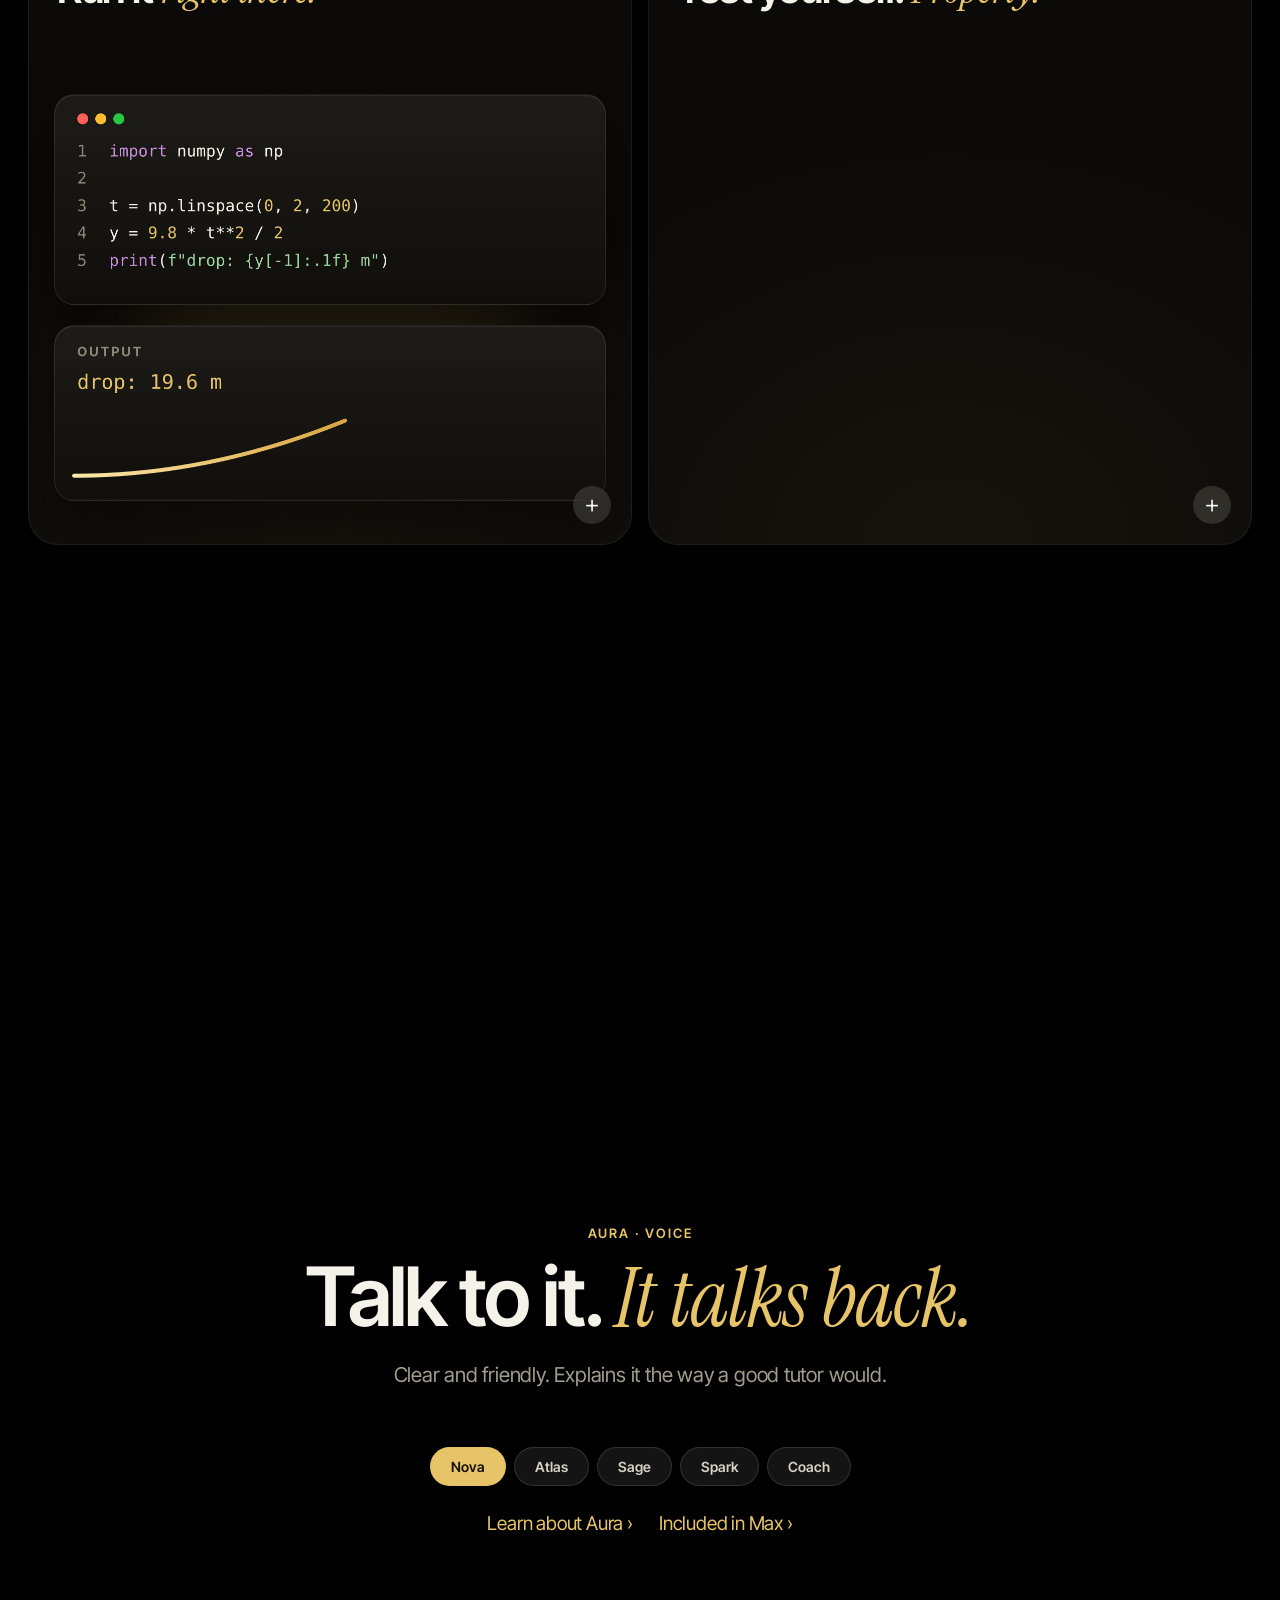
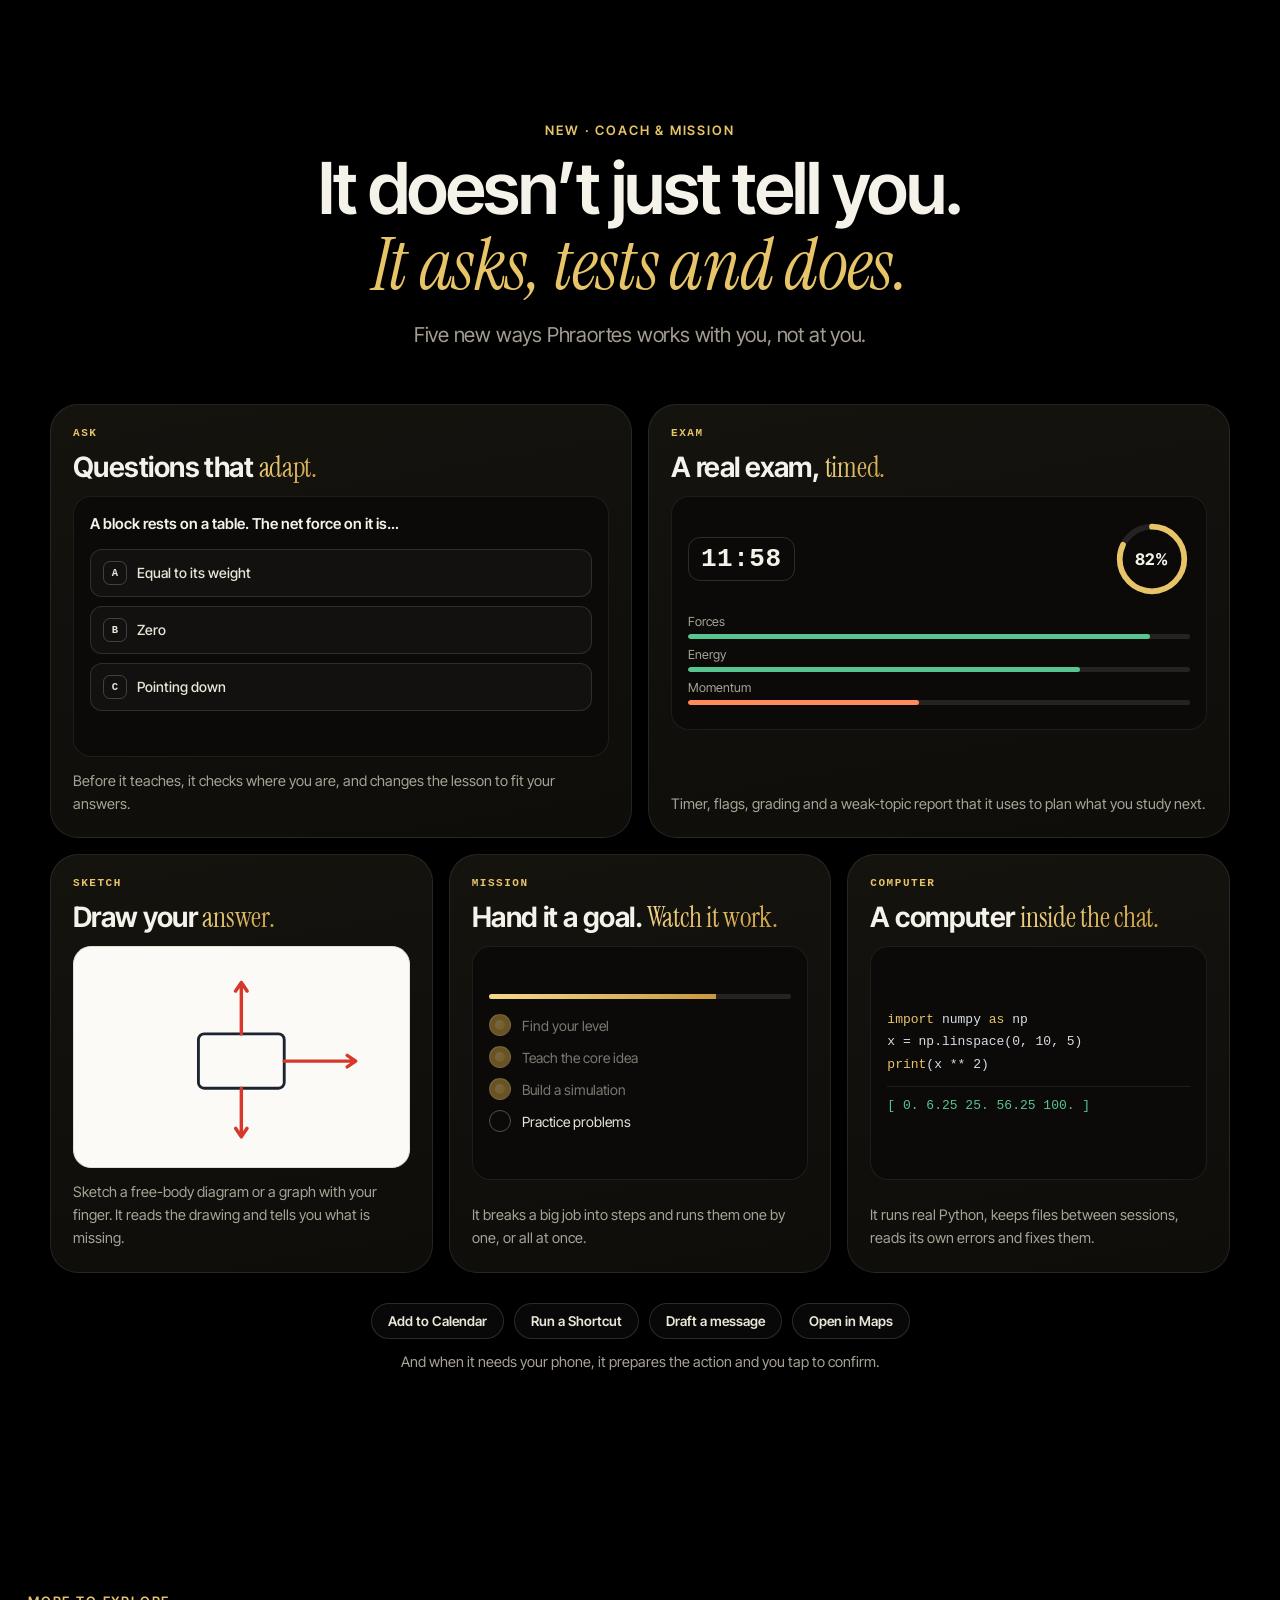
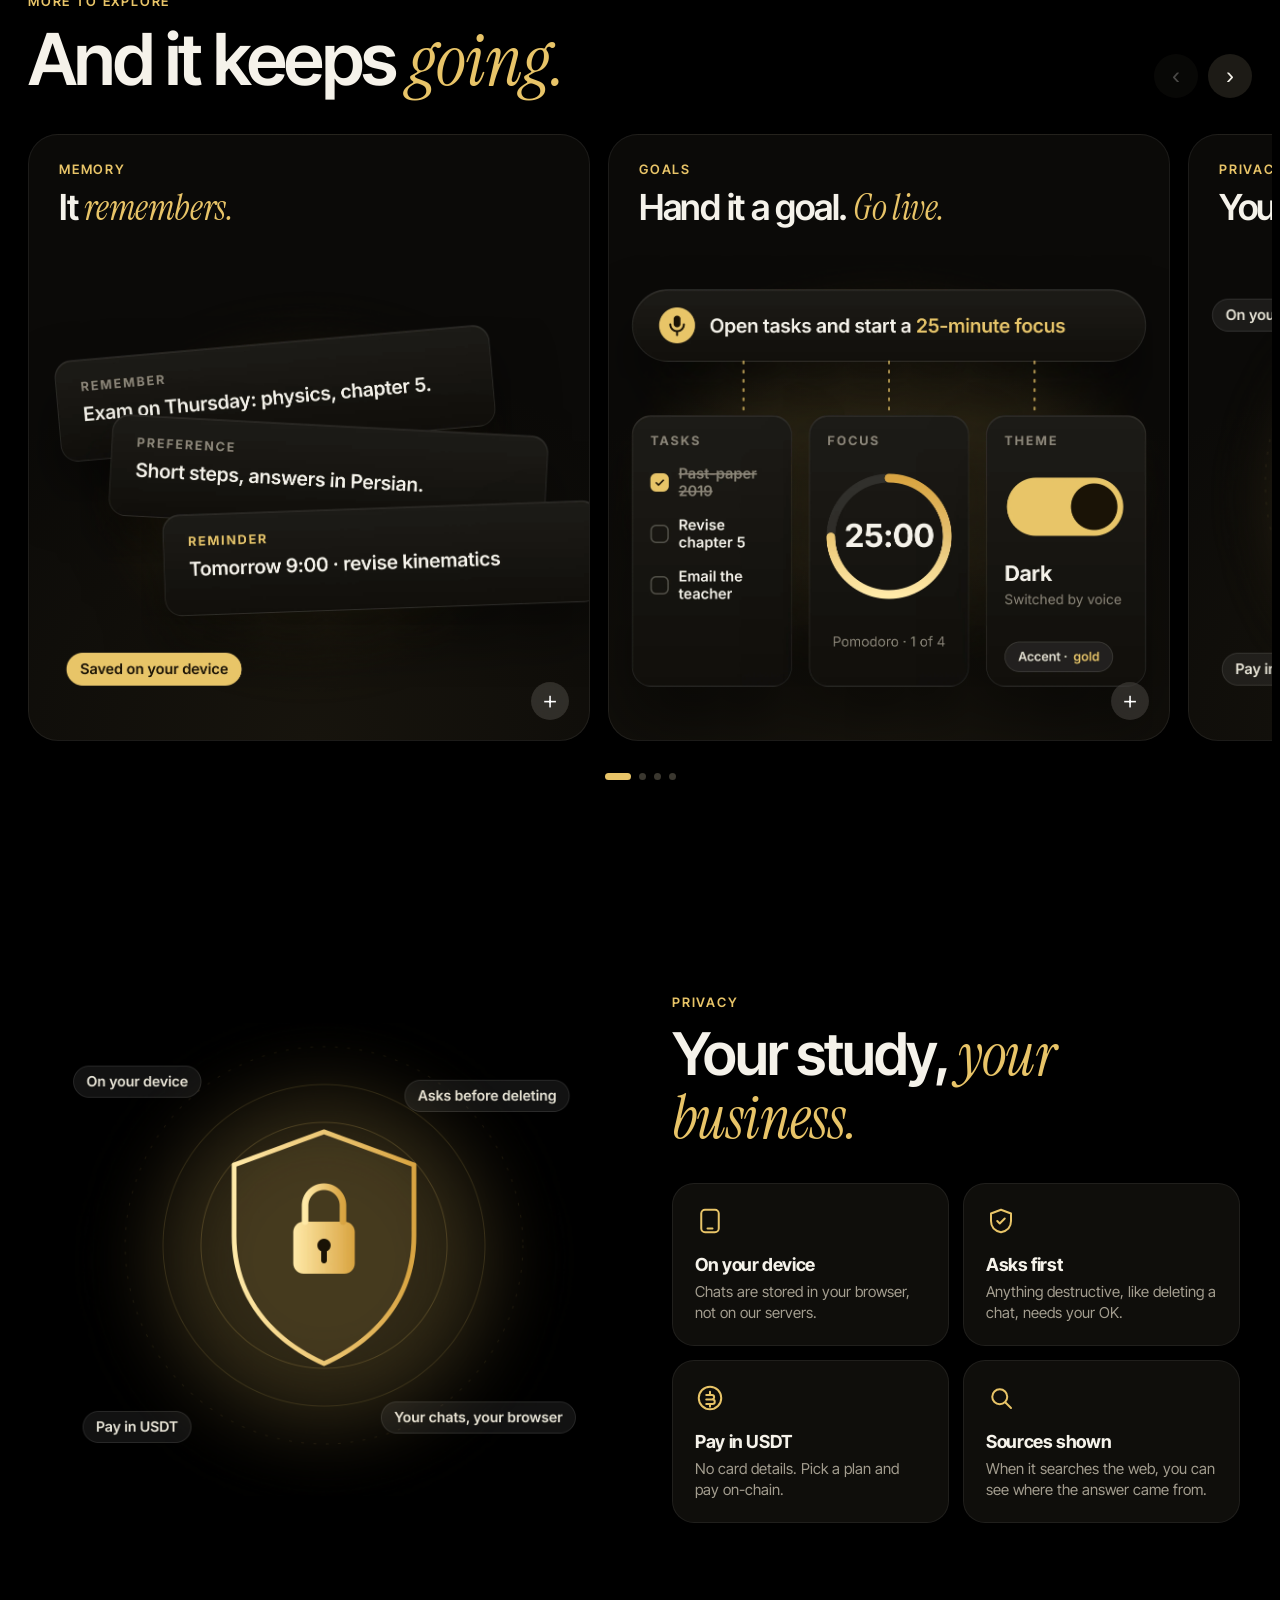
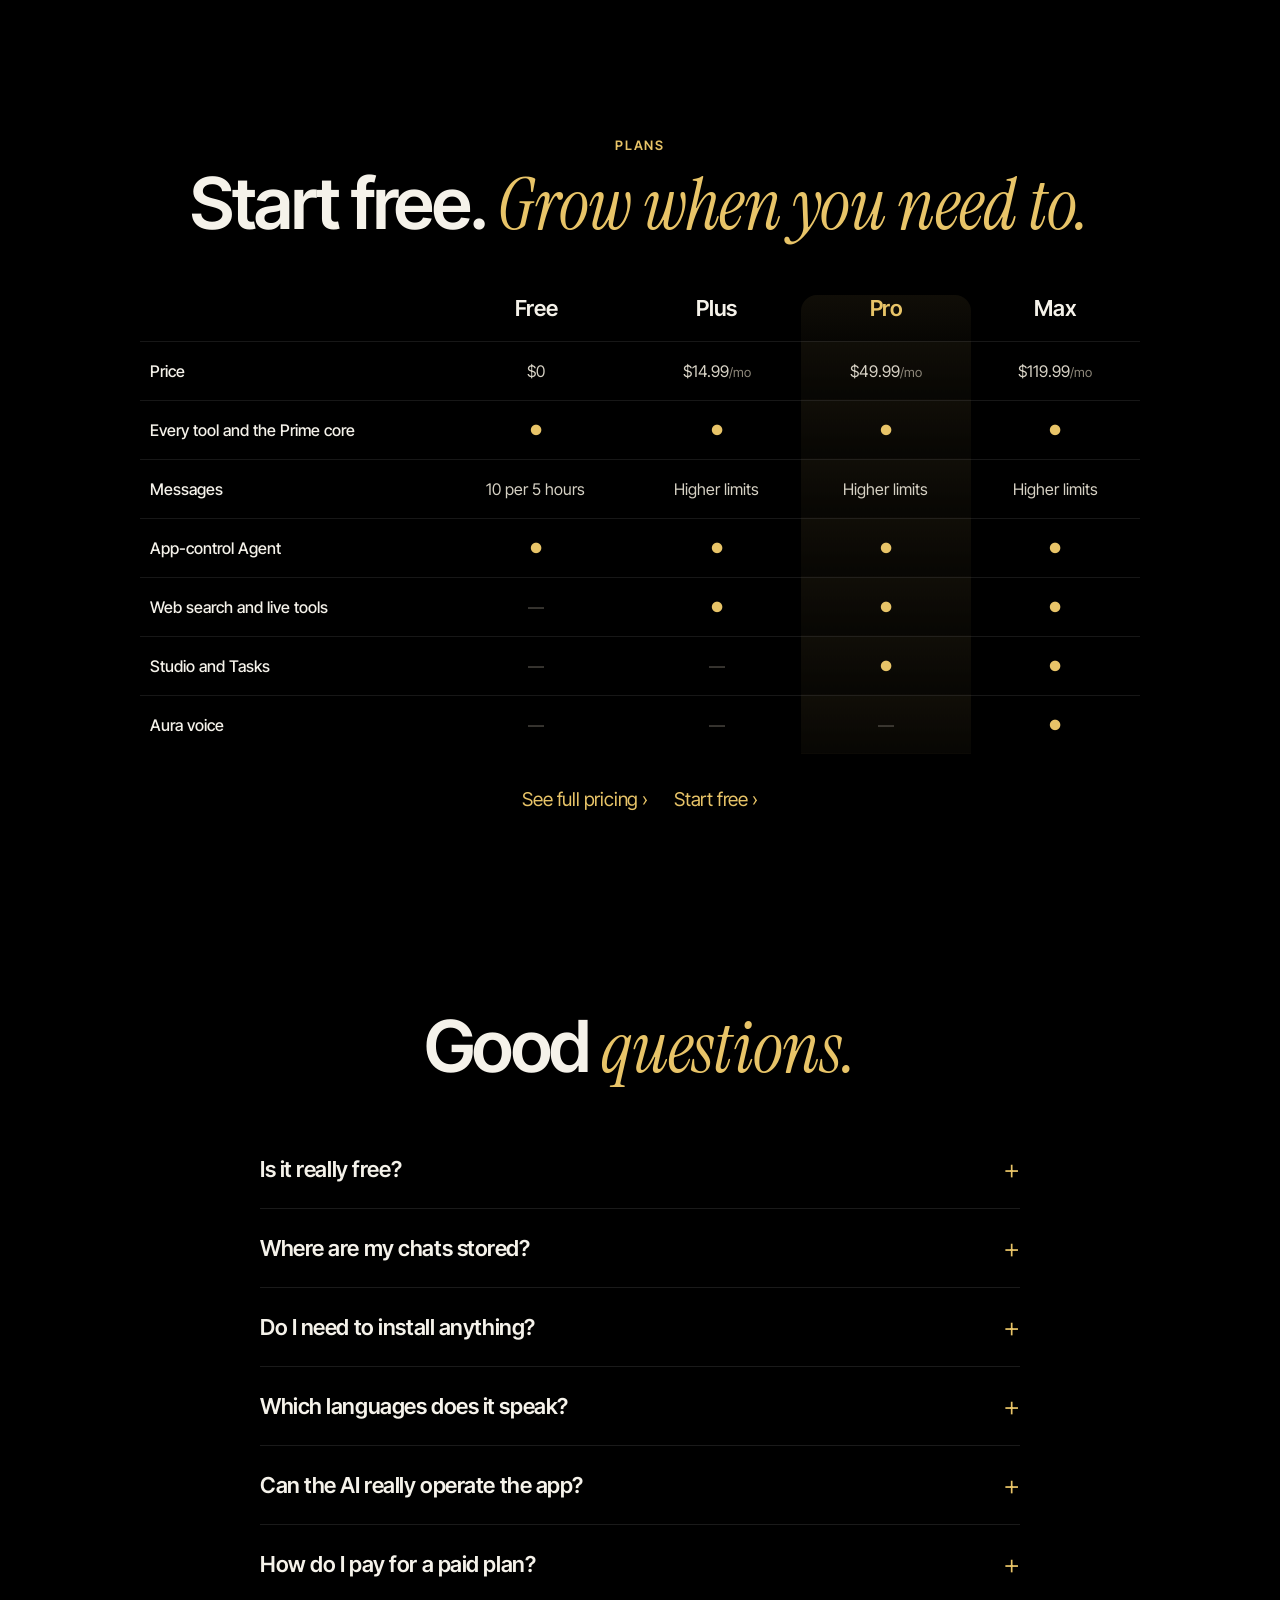
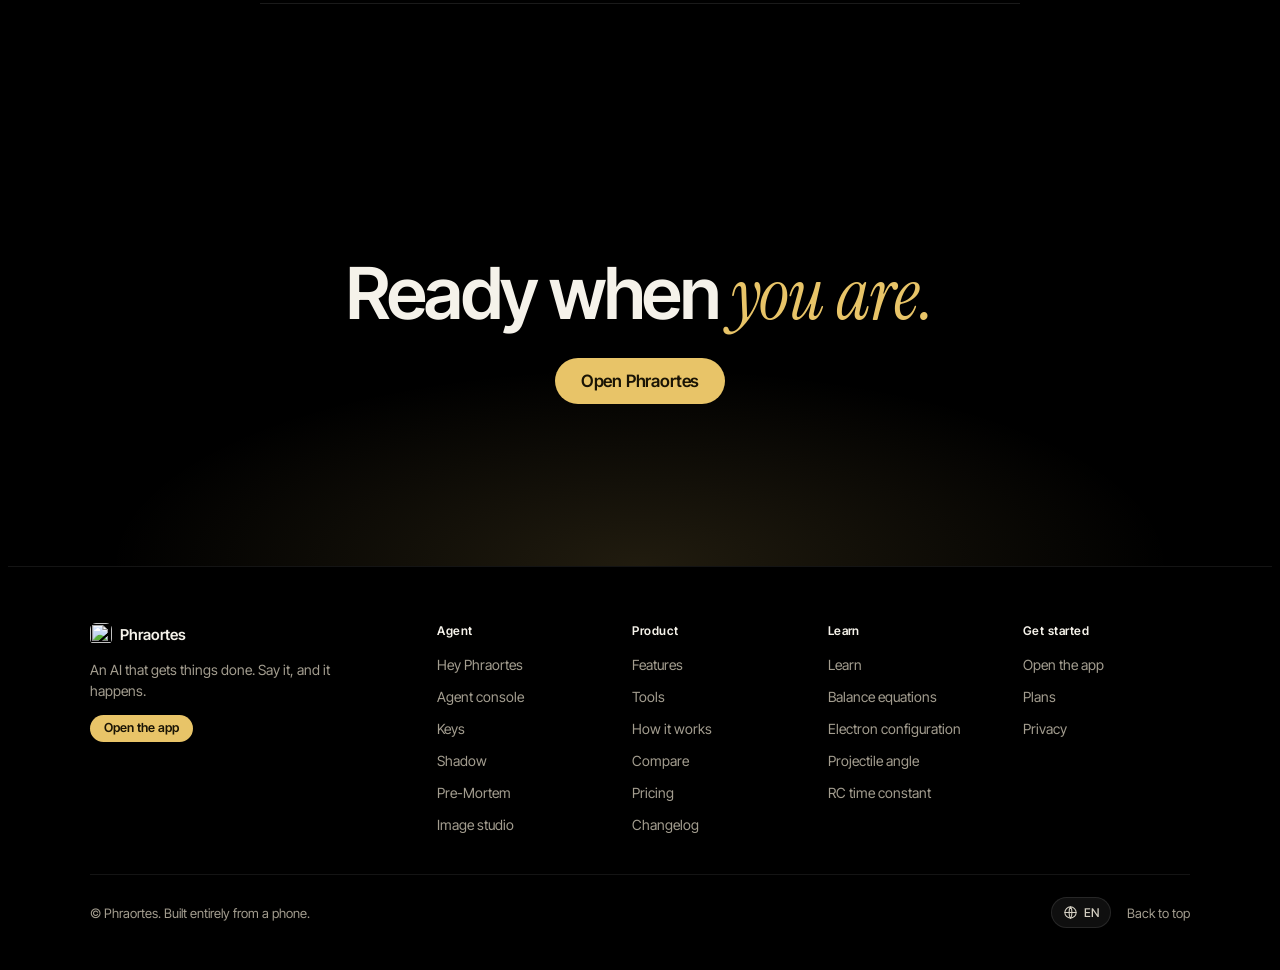
==== commit e24f9f44: "Add files via upload" ====
--- a/index.html
+++ b/index.html
@@ -27,7 +27,7 @@
 <div class="amenu" id="amenu"><a href="agent.html">Agent</a><a href="how-it-works.html">How it works</a><a href="features.html">Features</a><a href="tools.html">Tools</a><a href="compare.html">Compare</a><a href="pricing.html">Pricing</a><a href="learn.html">Learn</a><a href="changelog.html">Changelog</a><a href="story.html">Our story</a></div>
 <main>
 <section class="h3" id="overview" aria-label="Phraortes, in 3D"><div class="h3-st"><canvas class="h3-cv" aria-hidden="true"></canvas><div class="h3-ov">
-<div class="h3-ph on"><p class="ey">Welcome</p><h1>Meet <em>Phraortes.</em></h1><p class="sub">An AI that builds the answer. It explains the idea, makes it something you can touch, and gets things done: timers, reminders, phone actions.</p><p class="lk big"><a href="https://novamind-official.github.io/">Start for free</a><a href="#everything">See what it does</a></p></div>
+<div class="h3-ph on"><p class="ey">Welcome</p><h1>Meet <em>Phraortes.</em></h1><p class="sub">An AI that gets things done. Give it a word and it runs your routine, sets the timer, researches, builds and explains, and it learns how you work.</p><p class="lk big"><a href="https://novamind-official.github.io/">Start for free</a><a href="#agent">Meet the Agent</a></p></div>
 <div class="h3-ph"><h2>Every hard idea<br>starts as a <em>knot.</em></h2></div>
 <div class="h3-ph"><h2>Phraortes<br><em>unties</em> it.</h2></div>
 <div class="h3-ph"><h2>Then it hands you<br>something <em>to hold.</em></h2></div>
@@ -35,9 +35,12 @@
 <div class="h3-card"><p class="ey" id="h3k">Chemistry Lab</p><p class="h3-d" id="h3d">Titrations, pH curves and gas laws. Move the slider and the curve answers.</p><div class="h3-dots" role="group" aria-label="Choose an object"><button type="button" aria-label="Chemistry Lab" aria-pressed="false"></button><button type="button" aria-label="Timed Exams" aria-pressed="false"></button><button type="button" aria-label="Geometry" aria-pressed="false"></button><button type="button" aria-label="Knowledge Maps" aria-pressed="false"></button><button type="button" aria-label="Atoms" aria-pressed="false"></button><button type="button" aria-label="Python Computer" aria-pressed="false"></button><button type="button" aria-label="Circuits" aria-pressed="false"></button><button type="button" aria-label="Missions" aria-pressed="false"></button><button type="button" aria-label="Graphs" aria-pressed="false"></button><button type="button" aria-label="Deep Research" aria-pressed="false"></button><button type="button" aria-label="Molecules" aria-pressed="false"></button><button type="button" aria-label="Smart Cards" aria-pressed="false"></button></div><p class="lk h3-lk"><a href="https://novamind-official.github.io/">Open Phraortes</a><a href="tools.html">All tools</a></p></div>
 </div></div></section>
 <noscript><style>.h3{display:none}.h3-fb{display:block!important}</style></noscript>
-<section class="hero-pin h3-fb"><div class="hero-stick"><div class="hero-t"><p class="ey">Welcome</p><h1>Meet <em>Phraortes.</em></h1><p class="sub">An AI that builds the answer. It explains the idea, makes it something you can touch, and gets things done: timers, reminders, phone actions.</p><p class="lk big"><a href="https://novamind-official.github.io/">Start for free</a><a href="#everything">See what it does</a></p></div><div class="hero-i"><img src="p-hero.webp" alt="Phraortes solving a problem, drawing a graph and opening a panel" width="3200" height="2000" loading=lazy decoding=async ></div></div></section>
-<nav class="sub" id="sub" aria-label="On this page"><div class="sub-in"><b>Phraortes</b><span class="sl"><a href="#everything">Everything</a><a href="#voice">Voice</a><a href="#agent">Agent</a><a href="#more">More</a><a href="#privacy">Privacy</a><a href="#plans">Plans</a></span><a class="ag" href="https://novamind-official.github.io/">Try free</a></div></nav>
+<section class="hero-pin h3-fb"><div class="hero-stick"><div class="hero-t"><p class="ey">Welcome</p><h1>Meet <em>Phraortes.</em></h1><p class="sub">An AI that gets things done. Give it a word and it runs your routine, sets the timer, researches, builds and explains, and it learns how you work.</p><p class="lk big"><a href="https://novamind-official.github.io/">Start for free</a><a href="#agent">Meet the Agent</a></p></div><div class="hero-i"><img src="p-hero.webp" alt="Phraortes solving a problem, drawing a graph and opening a panel" width="3200" height="2000" loading=lazy decoding=async ></div></div></section>
+<nav class="sub" id="sub" aria-label="On this page"><div class="sub-in"><b>Phraortes</b><span class="sl"><a href="#agent">Agent</a><a href="#powers">New</a><a href="#everything">Everything</a><a href="#voice">Voice</a><a href="#more">More</a><a href="#privacy">Privacy</a><a href="#plans">Plans</a></span><a class="ag" href="https://novamind-official.github.io/">Try free</a></div></nav>
 <section class="rev"><p id="rev">Phraortes is not a chatbot that answers and leaves. It reasons step by step, builds the thing you can touch, talks to you out loud, and then operates the whole app for you.</p></section>
+<section class="ag-s" id="agent"><div class="ag-w"><div class="ag-t rv"><p class="ey">Agent</p><h2>It doesn’t just answer.<br><em>It gets things done.</em></h2><p class="sub" style="margin-left:0">Tell it what you want in plain words, by typing or by voice. It sets real alarms, draws on a whiteboard, opens tools and answers “Hey Phraortes”, hands-free.</p><div class="lk" style="justify-content:flex-start;margin-top:18px"><a href="agent.html">See everything the agent does</a></div><div class="cmds" id="cmds"><button data-c="tasks">Open tasks</button><button data-c="light">Switch theme</button><button data-c="chat">New chat</button><button data-c="focus">Start a 25-minute focus</button><button data-c="close">Close everything</button></div></div>
+<div class="ph rv"><div class="scr" id="scr"><div class="sb"><b>Prime</b><span>⚡</span></div><div class="msgs" id="msgs"></div><div class="sh" id="sh-tasks"><p>Tasks</p><div class="tk done"><i></i>Past-paper 2019</div><div class="tk"><i></i>Revise chapter 5</div><div class="tk"><i></i>Email the teacher</div></div><div class="sh" id="sh-focus"><p>Focus</p><div class="rg"><svg viewBox="0 0 120 120"><circle cx="60" cy="60" r="50" /><circle id="rgp" cx="60" cy="60" r="50" /></svg><b id="rgt">25:00</b></div></div><div class="bar"><span id="typed">Message Phraortes</span><em>↑</em></div></div></div></div></section>
+<section class="spx" id="powers" aria-label="New agent powers"><div class="ft rv"><p class="ey">New in the Agent</p><h2>Six ways to <em>get more done.</em></h2><p class="sub">Say a word, spot a habit, see a plan fail before it does.</p></div><div class="spx-g"><a class="spx-c rv" href="agent.html#keys"><span class="k">KEYS</span><h3>Keys</h3><p>One word runs any task. Attach anything to a codeword and say it.</p><code>lockdown → dark mode, timer 25 min</code></a><a class="spx-c rv" href="agent.html#premortem"><span class="k">PRE-MORTEM</span><h3>Pre-Mortem</h3><p>It imagines your plan failed and finds why, using what it knows about you.</p><code>pre-mortem: launch on Friday</code></a><a class="spx-c rv" href="agent.html#shadow"><span class="k">SHADOW</span><h3>Shadow</h3><p>A quiet chip, a few times a day, with one suggestion drawn from your habits.</p><code>You usually check the weather now</code></a><a class="spx-c rv" href="agent.html#habits"><span class="k">HABIT RADAR</span><h3>Habit Radar</h3><p>Notices what you repeat and offers to turn it into a one-word routine.</p><code>make that a routine</code></a><a class="spx-c rv" href="agent.html#capture"><span class="k">CAPTURE</span><h3>Capture to action</h3><p>Show it a poster or a message and it makes the event, task and contact.</p><code>capture this</code></a><a class="spx-c rv" href="agent.html#imagine"><span class="k">IMAGE STUDIO</span><h3>Image studio</h3><p>Professional 3D renders and photo-grade images, in the right shape.</p><code>draw a house</code></a></div></section>
 <section class="bn" id="everything"><div class="ft rv"><p class="ey">Everything</p><h2>One place for <em>the whole subject.</em></h2><p class="sub">Tap any tile to see what is inside.</p></div><div class="bento"><article class="bt t-big rv" data-m="graph" tabindex="0" role="button" aria-label="Graphs: learn more"><p class="ey">Graphs</p><h3>Every equation, <em>alive.</em></h3><div class="bi"><img src="p-graph.webp" alt="Graphs" width="2400" height="2000" loading=lazy decoding=async ></div><span class="pl" aria-hidden="true">+</span></article><article class="bt  rv" data-m="periodic" tabindex="0" role="button" aria-label="Elements: learn more"><p class="ey">Elements</p><h3>All of them, <em>one tap.</em></h3><div class="bi"><img src="p-periodic.webp" alt="Elements" width="2400" height="2000" loading=lazy decoding=async ></div><span class="pl" aria-hidden="true">+</span></article><article class="bt  rv" data-m="circuit" tabindex="0" role="button" aria-label="Circuits: learn more"><p class="ey">Circuits</p><h3>Change a value. <em>Watch.</em></h3><div class="bi"><img src="p-circuit.webp" alt="Circuits" width="2400" height="2000" loading=lazy decoding=async ></div><span class="pl" aria-hidden="true">+</span></article><article class="bt  rv" data-m="molecule" tabindex="0" role="button" aria-label="Molecules: learn more"><p class="ey">Molecules</p><h3>Chemistry you can <em>turn.</em></h3><div class="bi"><img src="p-molecule.webp" alt="Molecules" width="2400" height="2000" loading=lazy decoding=async ></div><span class="pl" aria-hidden="true">+</span></article><article class="bt  rv" data-m="data" tabindex="0" role="button" aria-label="Data: learn more"><p class="ey">Data</p><h3>A spreadsheet, <em>understood.</em></h3><div class="bi"><img src="p-data.webp" alt="Data" width="2400" height="2000" loading=lazy decoding=async ></div><span class="pl" aria-hidden="true">+</span></article><article class="bt t-big rv" data-m="code" tabindex="0" role="button" aria-label="Code: learn more"><p class="ey">Code</p><h3>Run it <em>right there.</em></h3><div class="bi"><img src="p-code.webp" alt="Code" width="2400" height="2000" loading=lazy decoding=async ></div><span class="pl" aria-hidden="true">+</span></article><article class="bt t-big rv" data-m="exam" tabindex="0" role="button" aria-label="Practice: learn more"><p class="ey">Practice</p><h3>Test yourself. <em>Properly.</em></h3><div class="bi"><img src="p-exam.webp" alt="Practice" width="2400" height="2000" loading=lazy decoding=async ></div><span class="pl" aria-hidden="true">+</span></article></div></section>
 <section class="vx" id="voice"><canvas id="orb" aria-hidden="true"></canvas><div class="vx-in"><p class="ey rv">Aura · Voice</p><h2 class="rv">Talk to it. <em>It talks back.</em></h2><p class="sub rv" id="vsub">Clear and friendly. Explains it the way a good tutor would.</p><div class="pers rv" id="pers" role="tablist"><button class="on" data-p="Nova" data-h="42" data-s="Clear and friendly. Explains it the way a good tutor would.">Nova</button><button data-p="Atlas" data-h="210" data-s="Calm and precise. Straight to the point, step by step.">Atlas</button><button data-p="Sage" data-h="150" data-s="Patient and thoughtful. Takes the time to make it click.">Sage</button><button data-p="Spark" data-h="320" data-s="Quick and playful. Keeps it light and moving.">Spark</button><button data-p="Coach" data-h="12" data-s="Keeps you on track until the problem is finished.">Coach</button></div><p class="lk rv"><a href="features.html#voice">Learn about Aura</a><a href="pricing.html">Included in Max</a></p></div></section>
 <section class="cx" id="coach"><div class="ft rv"><p class="ey">New · Coach &amp; Mission</p><h2>It doesn’t just tell you.<br><em>It asks, tests and does.</em></h2><p class="sub">Five new ways Phraortes works with you, not at you.</p></div>
@@ -49,8 +52,7 @@
 <article class="cx-c rv" id="cx-py"><p class="cx-k">Computer</p><h3>A computer <em>inside the chat.</em></h3><div class="cx-m cx-code"><code><span>import</span> numpy <span>as</span> np<br>x = np.linspace(0, 10, 5)<br><span>print</span>(x ** 2)</code><code class="o">[ 0.    6.25  25.   56.25 100. ]</code></div><p class="cx-d">It runs real Python, keeps files between sessions, reads its own errors and fixes them.</p></article>
 </div>
 <div class="cx-ch rv"><span>Add to Calendar</span><span>Run a Shortcut</span><span>Draft a message</span><span>Open in Maps</span></div><p class="cx-n rv">And when it needs your phone, it prepares the action and you tap to confirm.</p></section>
-<section class="ag-s" id="agent"><div class="ag-w"><div class="ag-t rv"><p class="ey">Agent</p><h2>It doesn’t just answer.<br><em>It gets things done.</em></h2><p class="sub" style="margin-left:0">Tell it what you want in plain words, by typing or by voice. It sets real alarms, draws on a whiteboard, opens tools and answers “Hey Phraortes”, hands-free.</p><div class="lk" style="justify-content:flex-start;margin-top:18px"><a href="agent.html">See everything the agent does</a></div><div class="cmds" id="cmds"><button data-c="tasks">Open tasks</button><button data-c="light">Switch theme</button><button data-c="chat">New chat</button><button data-c="focus">Start a 25-minute focus</button><button data-c="close">Close everything</button></div></div>
-<div class="ph rv"><div class="scr" id="scr"><div class="sb"><b>Prime</b><span>⚡</span></div><div class="msgs" id="msgs"></div><div class="sh" id="sh-tasks"><p>Tasks</p><div class="tk done"><i></i>Past-paper 2019</div><div class="tk"><i></i>Revise chapter 5</div><div class="tk"><i></i>Email the teacher</div></div><div class="sh" id="sh-focus"><p>Focus</p><div class="rg"><svg viewBox="0 0 120 120"><circle cx="60" cy="60" r="50" /><circle id="rgp" cx="60" cy="60" r="50" /></svg><b id="rgt">25:00</b></div></div><div class="bar"><span id="typed">Message Phraortes</span><em>↑</em></div></div></div></div></section>
+
 <section class="hl" id="more"><div class="hl-h"><div class="ft rv"><p class="ey">More to explore</p><h2>And it keeps <em>going.</em></h2></div><div class="hl-c"><button type="button" id="hl-p" aria-label="Previous">‹</button><button type="button" id="hl-n" aria-label="Next">›</button></div></div><div class="hrow" id="hrow" role="list"><article class="hc" data-m="memory" tabindex="0" role="listitem"><p class="ey">Memory</p><h3>It <em>remembers.</em></h3><div class="hi"><img src="p-memory.webp" alt="Memory" width="2400" height="2000" loading=lazy decoding=async ></div><span class="pl" aria-hidden="true">+</span></article><article class="hc" data-m="agent" tabindex="0" role="listitem"><p class="ey">Goals</p><h3>Hand it a goal. <em>Go live.</em></h3><div class="hi"><img src="p-agent.webp" alt="Goals" width="2400" height="2000" loading=lazy decoding=async ></div><span class="pl" aria-hidden="true">+</span></article><article class="hc" data-m="privacy" tabindex="0" role="listitem"><p class="ey">Privacy</p><h3>Yours. <em>On your device.</em></h3><div class="hi"><img src="p-privacy.webp" alt="Privacy" width="2400" height="2000" loading=lazy decoding=async ></div><span class="pl" aria-hidden="true">+</span></article><article class="hc" data-m="aura" tabindex="0" role="listitem"><p class="ey">Aura</p><h3>Talk. <em>It talks back.</em></h3><div class="hi"><img src="p-aura.webp" alt="Aura" width="2400" height="2000" loading=lazy decoding=async ></div><span class="pl" aria-hidden="true">+</span></article></div><div class="hdots" id="hdots"><i></i><i></i><i></i><i></i></div></section>
 <section class="pv" id="privacy"><div class="pv-w"><div class="pv-a rv"><img src="p-privacy.webp" alt="A shield with a lock" width="2400" height="2000" loading=lazy decoding=async ></div><div class="pv-t"><p class="ey rv">Privacy</p><h2 class="rv">Your study, <em>your business.</em></h2><div class="pgrid"><div class="rv"><svg viewBox="0 0 24 24"><rect x="5" y="3" width="14" height="18" rx="3"/><path d="M10 18h4"/></svg><b>On your device</b><p>Chats are stored in your browser, not on our servers.</p></div><div class="rv"><svg viewBox="0 0 24 24"><path d="M12 3l8 3v6c0 5-3.5 8-8 9-4.5-1-8-4-8-9V6z"/><path d="M9 12l2 2 4-4"/></svg><b>Asks first</b><p>Anything destructive, like deleting a chat, needs your OK.</p></div><div class="rv"><svg viewBox="0 0 24 24"><circle cx="12" cy="12" r="9"/><path d="M9 9.5h4.5a1.8 1.8 0 010 3.6H9m0 0h5a1.8 1.8 0 010 3.6H9M12 7v2m0 8v2"/></svg><b>Pay in USDT</b><p>No card details. Pick a plan and pay on-chain.</p></div><div class="rv"><svg viewBox="0 0 24 24"><circle cx="11" cy="11" r="6"/><path d="M20 20l-4.2-4.2"/></svg><b>Sources shown</b><p>When it searches the web, you can see where the answer came from.</p></div></div></div></div></section>
 <section class="cmp" id="plans"><div class="ft rv"><p class="ey">Plans</p><h2>Start free. <em>Grow when you need to.</em></h2></div><div class="cw rv"><table><thead><tr><th></th><th>Free</th><th>Plus</th><th class="hot">Pro</th><th>Max</th></tr></thead><tbody>
@@ -61,7 +63,7 @@
 <tr><td>Web search and live tools</td><td class="n">—</td><td class="y">●</td><td class="y hot">●</td><td class="y">●</td></tr>
 <tr><td>Studio and Tasks</td><td class="n">—</td><td class="n">—</td><td class="y hot">●</td><td class="y">●</td></tr>
 <tr><td>Aura voice</td><td class="n">—</td><td class="n">—</td><td class="n hot">—</td><td class="y">●</td></tr></tbody></table></div><p class="lk c"><a href="pricing.html">See full pricing</a><a href="https://novamind-official.github.io/">Start free</a></p></section>
-<section class="faqs"><div class="ft rv"><h2>Good <em>questions.</em></h2></div><div class="fl"><details><summary>Is it really free?</summary><p>Yes. The Free plan has every tool and all four cores, with a limit on messages per period and a daily limit on the heavier cores.</p></details><details><summary>Where are my chats stored?</summary><p>In your browser, on your device. They are not kept on our servers.</p></details><details><summary>Do I need to install anything?</summary><p>No. It opens in the browser and can be added to your home screen like an app.</p></details><details><summary>Which languages does it speak?</summary><p>English and Persian, in text and in Aura voice.</p></details><details><summary>Can the AI really operate the app?</summary><p>Yes. It can open and close panels, switch chats, change the theme and the core, set timers, alarms and reminders, and show one-tap buttons for calls, messages, maps and apps. Anything destructive asks you first.</p></details><details><summary>How do I pay for a paid plan?</summary><p>Payment is in USDT on the BEP-20 network. Pick a plan in the app and follow the steps.</p></details></div></section>
+<section class="faqs"><div class="ft rv"><h2>Good <em>questions.</em></h2></div><div class="fl"><details><summary>Is it really free?</summary><p>Yes. The Free plan has every tool and all four cores, with a limit on messages per period and a daily limit on the heavier cores.</p></details><details><summary>Where are my chats stored?</summary><p>In your browser, on your device. They are not kept on our servers.</p></details><details><summary>Do I need to install anything?</summary><p>No. It opens in the browser and can be added to your home screen like an app.</p></details><details><summary>Which languages does it speak?</summary><p>Many languages, in text and in Aura voice.</p></details><details><summary>Can the AI really operate the app?</summary><p>Yes. It can open and close panels, switch chats, change the theme and the core, set timers, alarms and reminders, and show one-tap buttons for calls, messages, maps and apps. Anything destructive asks you first.</p></details><details><summary>How do I pay for a paid plan?</summary><p>Payment is in USDT on the BEP-20 network. Pick a plan in the app and follow the steps.</p></details></div></section>
 <section class="cta"><div class="ft rv"><h2>Ready when <em>you are.</em></h2><p class="lk big"><a href="https://novamind-official.github.io/">Open Phraortes</a></p></div></section>
 </main>
 <div class="md" id="md" role="dialog" aria-modal="true" aria-labelledby="md-t" hidden><div class="md-bg" data-x></div><div class="md-c"><button class="md-x" type="button" data-x aria-label="Close">×</button><div class="md-i"><img id="md-img" alt="" width="2400" height="2000"></div><div class="md-b"><p class="ey" id="md-k"></p><h3 id="md-t"></h3><p id="md-p"></p><ul id="md-l"></ul><p class="lk"><a id="md-a" href="#">Learn more</a><a href="https://novamind-official.github.io/">Try it</a></p></div></div></div>
--- a/ap-shell.css
+++ b/ap-shell.css
@@ -37,3 +37,96 @@
 .mp:hover{border-color:rgba(232,196,104,.45)}
 .mp img{width:100%;height:auto;aspect-ratio:4/3;object-fit:cover;border-radius:10px;background:#000}
 .mp b{font:600 15px "Inter Tight",sans-serif;margin-top:4px;color:var(--g)}.mp span{font:400 13px/1.35 "Inter Tight",sans-serif;color:var(--m)}
+
+/* ===== shell v2: hot Agent link, language, 3-line menu, groups, footer ===== */
+.anl{gap:2px}
+.anb.hot,.am-h.hot{color:var(--g);opacity:1}
+.hd{display:inline-block;width:6px;height:6px;border-radius:50%;background:var(--g);margin:0 7px 1px 0;box-shadow:0 0 0 0 rgba(232,196,104,.6);animation:hdp 2.4s infinite}
+@keyframes hdp{70%{box-shadow:0 0 0 7px rgba(232,196,104,0)}100%{box-shadow:0 0 0 0 rgba(232,196,104,0)}}
+.anb.hot.cur{background:rgba(232,196,104,.12)}
+.lgw{display:inline-flex}
+.lgb{display:inline-flex;align-items:center;gap:6px;font:500 12px/1 "Inter Tight",-apple-system,system-ui,sans-serif;color:#d6d1c4;background:rgba(255,255,255,.06);border:1px solid rgba(255,255,255,.1);padding:7px 11px;border-radius:99px;cursor:pointer;transition:background .2s,border-color .2s}
+.lgb:hover,.lgb[aria-expanded=true]{background:rgba(255,255,255,.11);border-color:rgba(255,255,255,.2)}
+.lgb.big{font-size:14px;padding:12px 16px}
+.lgp{position:fixed;z-index:400;width:170px;background:rgba(18,16,12,.97);-webkit-backdrop-filter:blur(22px);backdrop-filter:blur(22px);border:1px solid rgba(255,255,255,.12);border-radius:16px;padding:6px;box-shadow:0 20px 50px rgba(0,0,0,.6)}
+.lgp[hidden]{display:none}
+.lgp button{display:flex;align-items:center;justify-content:space-between;width:100%;border:0;background:none;color:#f1ede2;font:500 14px "Inter Tight",-apple-system,system-ui,sans-serif;padding:11px 12px;border-radius:11px;cursor:pointer;text-align:left}
+.lgp button:hover{background:rgba(255,255,255,.07)}
+.lgp button i{width:7px;height:12px;border-right:2px solid var(--g);border-bottom:2px solid var(--g);transform:rotate(45deg) translate(-2px,-1px);opacity:0}
+.lgp button[aria-checked=true] i{opacity:1}
+.an .ag{margin-left:0}
+/* three-line menu button */
+.abg{width:38px;height:38px;margin-right:-6px}
+.abg i,.abg i::before,.abg i::after{content:"";position:absolute;left:9px;right:9px;height:1.6px;border-radius:2px;background:#f5f2ea;transition:transform .45s var(--ease),top .45s var(--ease),opacity .25s}
+.abg i{top:18px;left:9px;right:9px}
+.abg i::before{left:0;right:0;top:-6px}
+.abg i::after{left:0;right:0;top:6px}
+.abg[aria-expanded=true] i{background:transparent}
+.abg[aria-expanded=true] i::before{top:0;transform:rotate(45deg)}
+.abg[aria-expanded=true] i::after{top:0;transform:rotate(-45deg)}
+/* mobile menu */
+.amenu{padding:8px 24px calc(34px + env(safe-area-inset-bottom))}
+.amenu .am-l,.am-h{font:600 26px/1.1 "Inter Tight",-apple-system,sans-serif;letter-spacing:-.03em;color:var(--t);text-decoration:none;padding:17px 0;border:0;border-bottom:1px solid rgba(255,255,255,.08);background:none;width:100%;text-align:left;cursor:pointer;display:flex;align-items:center}
+.am-h s{margin-left:auto;width:9px;height:9px;border-right:2px solid #8f897b;border-bottom:2px solid #8f897b;transform:rotate(45deg);transition:transform .35s var(--ease)}
+.am-g.open .am-h s{transform:rotate(-135deg)}
+.am-g{opacity:0;transform:translateY(14px)}
+.amenu.on .am-g{opacity:1;transform:none;transition:opacity .5s var(--ease),transform .6s var(--ease)}
+.amenu.on .am-g:nth-child(1){transition-delay:.02s}.amenu.on .am-g:nth-child(3){transition-delay:.08s}.amenu.on .am-g:nth-child(4){transition-delay:.12s}
+.am-s{display:grid;grid-template-rows:0fr;transition:grid-template-rows .45s var(--ease)}
+.am-g.open .am-s{grid-template-rows:1fr}
+.am-s>div{overflow:hidden;min-height:0;display:flex;flex-direction:column}
+.amenu .am-s a{font:600 19px/1.2 "Inter Tight",-apple-system,sans-serif;letter-spacing:-.02em;padding:11px 0 11px 2px;border:0;opacity:1;transform:none;color:#e8e3d6}
+.am-s a small{display:block;font:400 13px/1.3 "Inter Tight",sans-serif;color:var(--m);letter-spacing:0;margin-top:2px}
+.am-g.open{padding-bottom:8px;border-bottom:1px solid rgba(255,255,255,.08)}.am-g.open .am-h{border-bottom-color:transparent}
+.am-b{margin-top:auto;padding-top:26px;display:flex;flex-direction:column;gap:12px;opacity:0;transform:translateY(14px)}
+.amenu.on .am-b{opacity:1;transform:none;transition:opacity .5s .2s var(--ease),transform .6s .2s var(--ease)}
+.am-b .lgw{display:block}.am-b .lgb{width:100%;justify-content:center}
+.amenu a.am-cta{display:block;text-align:center;background:var(--g);color:#1a1405;font:700 17px "Inter Tight",sans-serif;letter-spacing:0;padding:16px;border-radius:16px;border:0;opacity:1;transform:none}
+@media(max-width:860px){.an .lgw{display:none}.an-in{gap:12px}}
+/* footer */
+.af{padding:56px 22px 30px;background:#000;border-top:1px solid rgba(255,255,255,.08)}
+.af-w{max-width:1100px;margin:0 auto;display:grid;grid-template-columns:1.2fr 3fr;gap:46px;text-align:left}
+.af-br{display:flex;flex-direction:column;gap:14px;align-items:flex-start}.af-br p{margin:0;color:var(--m);font:400 14px/1.5 "Inter Tight",sans-serif;max-width:240px;text-align:left}
+.af .afg{max-width:none;margin:0;display:grid;grid-template-columns:repeat(4,1fr);gap:28px;justify-content:stretch}
+.af .afg div{min-width:0}.af .afg b{font:600 12px "Inter Tight",sans-serif;color:var(--t);letter-spacing:.04em;margin-bottom:6px}
+.af .afg a{font:400 14px "Inter Tight",sans-serif;color:var(--m);padding:3px 0}
+.af-b{max-width:1100px;margin:38px auto 0;padding-top:22px;border-top:1px solid rgba(255,255,255,.08);display:flex;align-items:center;justify-content:space-between;gap:16px;flex-wrap:wrap;font:400 13px "Inter Tight",sans-serif;color:var(--m)}
+.af-r{display:flex;align-items:center;gap:16px}.af-r a{color:var(--m);text-decoration:none}.af-r a:hover{color:var(--t)}
+.af p{text-align:left}
+@media(max-width:860px){.af-w{grid-template-columns:1fr;gap:34px}.af .afg{grid-template-columns:1fr 1fr}.af-b{flex-direction:column;align-items:flex-start}}
+/* ===== superpowers (home strip + agent tabs) ===== */
+.spx{padding:84px 22px;max-width:1100px;margin:0 auto}
+.spx .ft{text-align:center;margin-bottom:34px}
+.spx-g{display:grid;grid-template-columns:repeat(3,1fr);gap:14px}
+.spx-c{display:flex;flex-direction:column;gap:8px;text-decoration:none;color:var(--t);background:linear-gradient(165deg,#17140f,#0c0a07);border:1px solid rgba(255,255,255,.08);border-radius:22px;padding:22px;transition:transform .5s var(--ease),border-color .3s}
+.spx-c:hover{transform:translateY(-3px);border-color:rgba(232,196,104,.4)}
+.spx-c .k{font:600 10.5px ui-monospace,Menlo,monospace;letter-spacing:.16em;color:var(--g)}
+.spx-c h3{margin:0;font:600 21px/1.2 "Inter Tight",sans-serif;letter-spacing:-.02em}
+.spx-c p{margin:0;color:var(--m);font:400 14.5px/1.5 "Inter Tight",sans-serif}
+.spx-c code{margin-top:6px;font:500 12.5px ui-monospace,Menlo,monospace;color:#e9dcc0;background:rgba(255,255,255,.06);border-radius:10px;padding:9px 11px;display:block}
+@media(max-width:860px){.spx{padding:60px 18px}.spx-g{grid-template-columns:1fr}}
+.spt{display:grid;grid-template-columns:260px 1fr;gap:22px;align-items:start}
+.spt-t{display:flex;flex-direction:column;gap:6px;position:sticky;top:70px}
+.spt-t button{display:flex;align-items:center;gap:12px;text-align:left;border:1px solid transparent;background:none;color:#cfc9ba;font:600 16px "Inter Tight",sans-serif;padding:13px 14px;border-radius:16px;cursor:pointer;transition:background .25s,border-color .25s,color .25s}
+.spt-t button i{font-style:normal;font:600 10px ui-monospace,Menlo,monospace;color:var(--m);letter-spacing:.12em;width:22px}
+.spt-t button:hover{background:rgba(255,255,255,.05)}
+.spt-t button[aria-selected=true]{background:rgba(232,196,104,.1);border-color:rgba(232,196,104,.35);color:var(--t)}
+.spt-t button[aria-selected=true] i{color:var(--g)}
+.spt-p{border:1px solid rgba(255,255,255,.09);border-radius:26px;background:radial-gradient(120% 80% at 0 0,rgba(232,196,104,.08),transparent 60%),#0d0b08;padding:28px;min-height:420px;animation:sptin .5s var(--ease)}
+@keyframes sptin{from{opacity:0;transform:translateY(10px)}to{opacity:1;transform:none}}
+.spt-p h3{margin:6px 0 8px;font:600 clamp(26px,3.4vw,36px)/1.1 "Inter Tight",sans-serif;letter-spacing:-.03em}
+.spt-p h3 em{font-family:"Instrument Serif",serif;font-weight:400;color:var(--g)}
+.spt-p>p{margin:0 0 20px;color:var(--m);font:400 16px/1.55 "Inter Tight",sans-serif;max-width:560px}
+.spt-p .tg{font:600 10.5px ui-monospace,Menlo,monospace;letter-spacing:.16em;color:var(--g)}
+.spt-c{display:flex;flex-direction:column;gap:9px;margin-bottom:20px}
+.spt-c div{max-width:86%;padding:11px 14px;border-radius:16px;font:400 14.5px/1.45 "Inter Tight",sans-serif}
+.spt-c .u{align-self:flex-end;background:rgba(232,196,104,.14);border:1px solid rgba(232,196,104,.3);color:#f4e7bd;font-family:ui-monospace,Menlo,monospace;font-size:13px}
+.spt-c .a{align-self:flex-start;background:rgba(255,255,255,.06);border:1px solid rgba(255,255,255,.09);color:#ece7da}
+.spt-c .a b{color:var(--g)}
+.spt-c .chip{display:inline-block;margin:6px 6px 0 0;padding:6px 11px;border-radius:99px;font:600 12px "Inter Tight",sans-serif;background:rgba(111,227,160,.14);color:#9ff0c3;border:1px solid rgba(111,227,160,.3)}
+.spt-c .chip.n{background:rgba(255,255,255,.07);color:#cfc9ba;border-color:rgba(255,255,255,.12)}
+.spt-b{display:grid;grid-template-columns:1fr 1fr;gap:8px 20px;margin:0;padding:0;list-style:none}
+.spt-b li{position:relative;padding-left:18px;color:#cfc9ba;font:400 14px/1.45 "Inter Tight",sans-serif}
+.spt-b li::before{content:"";position:absolute;left:0;top:8px;width:6px;height:6px;border-radius:50%;background:var(--g)}
+@media(max-width:860px){.spt{grid-template-columns:1fr}.spt-t{flex-direction:row;overflow-x:auto;position:static;scrollbar-width:none;gap:8px;margin:0 -18px;padding:0 18px 4px}.spt-t::-webkit-scrollbar{display:none}.spt-t button{flex:none;padding:10px 14px;font-size:14.5px;border-color:rgba(255,255,255,.1)}.spt-t button i{display:none}.spt-p{padding:20px;min-height:0}.spt-b{grid-template-columns:1fr}.spt-c div{max-width:94%}}
+@media(prefers-reduced-motion:reduce){.hd,.spt-p{animation:none}}
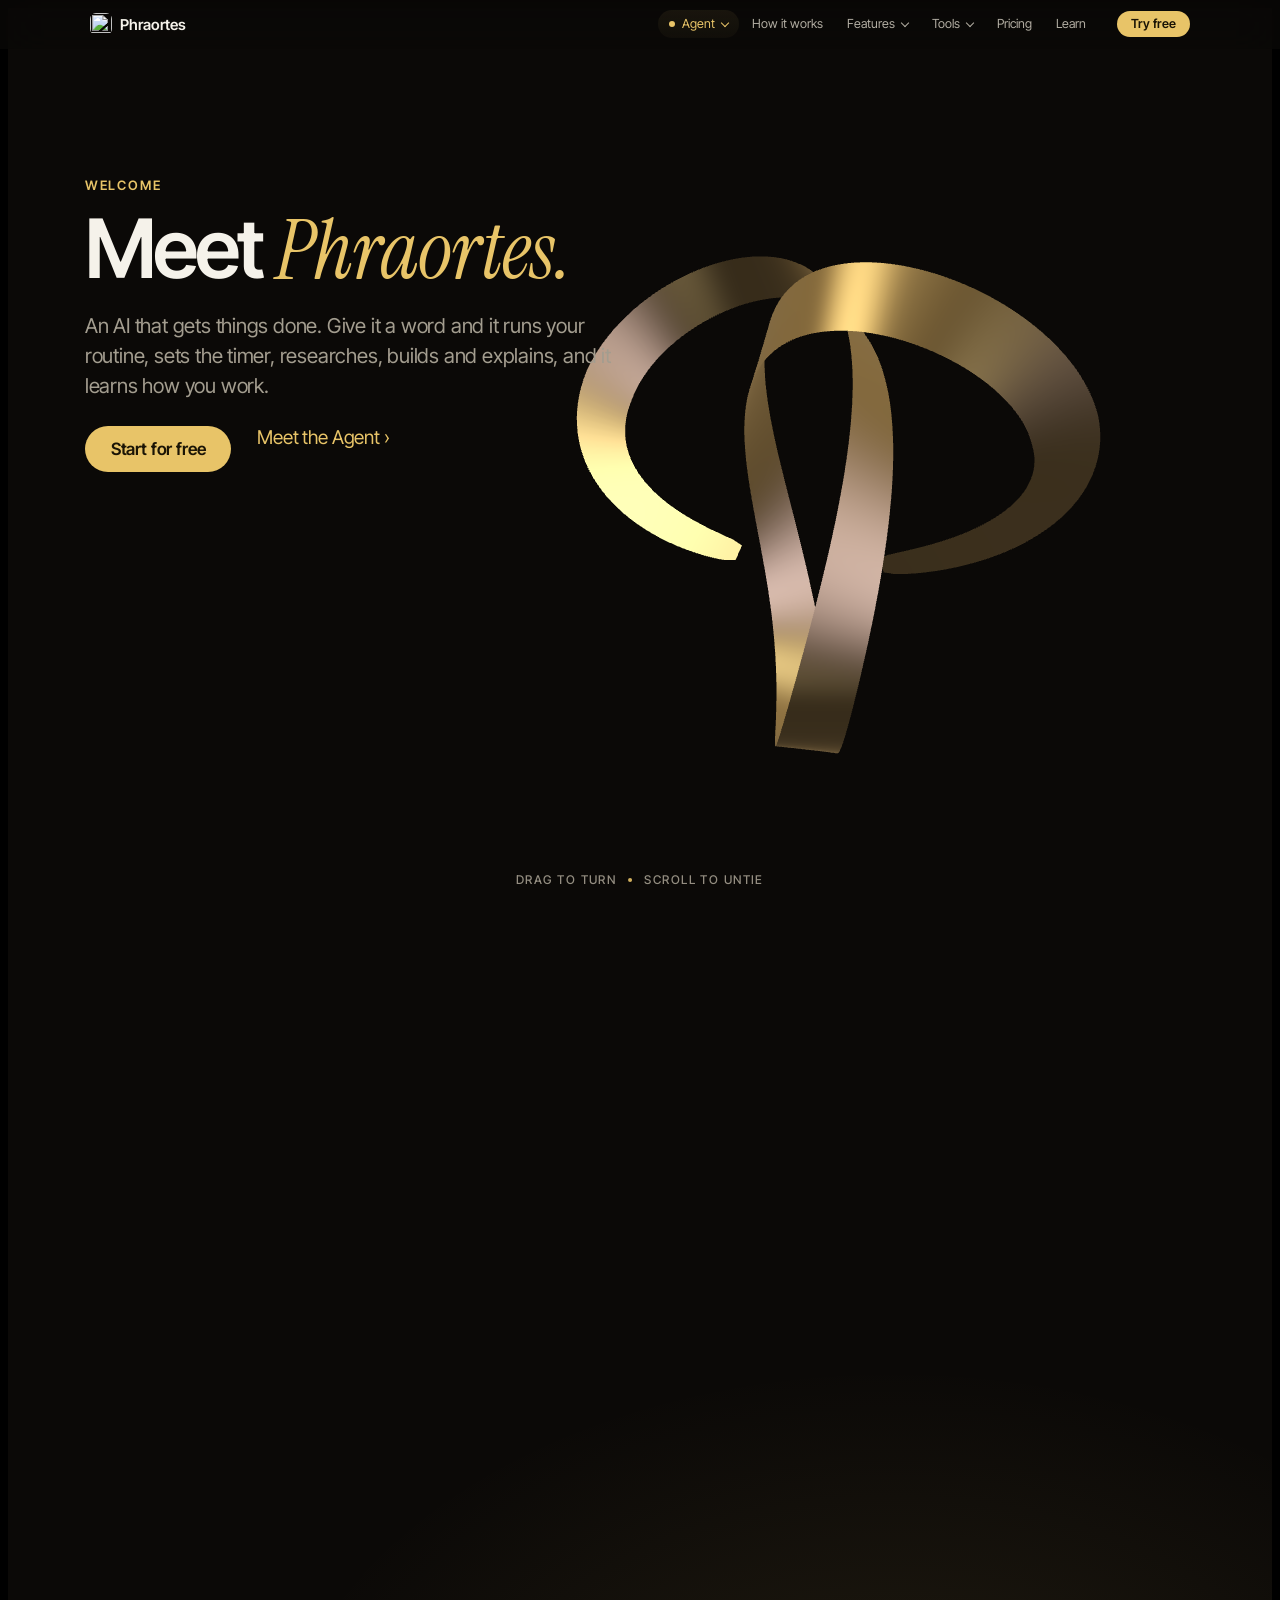
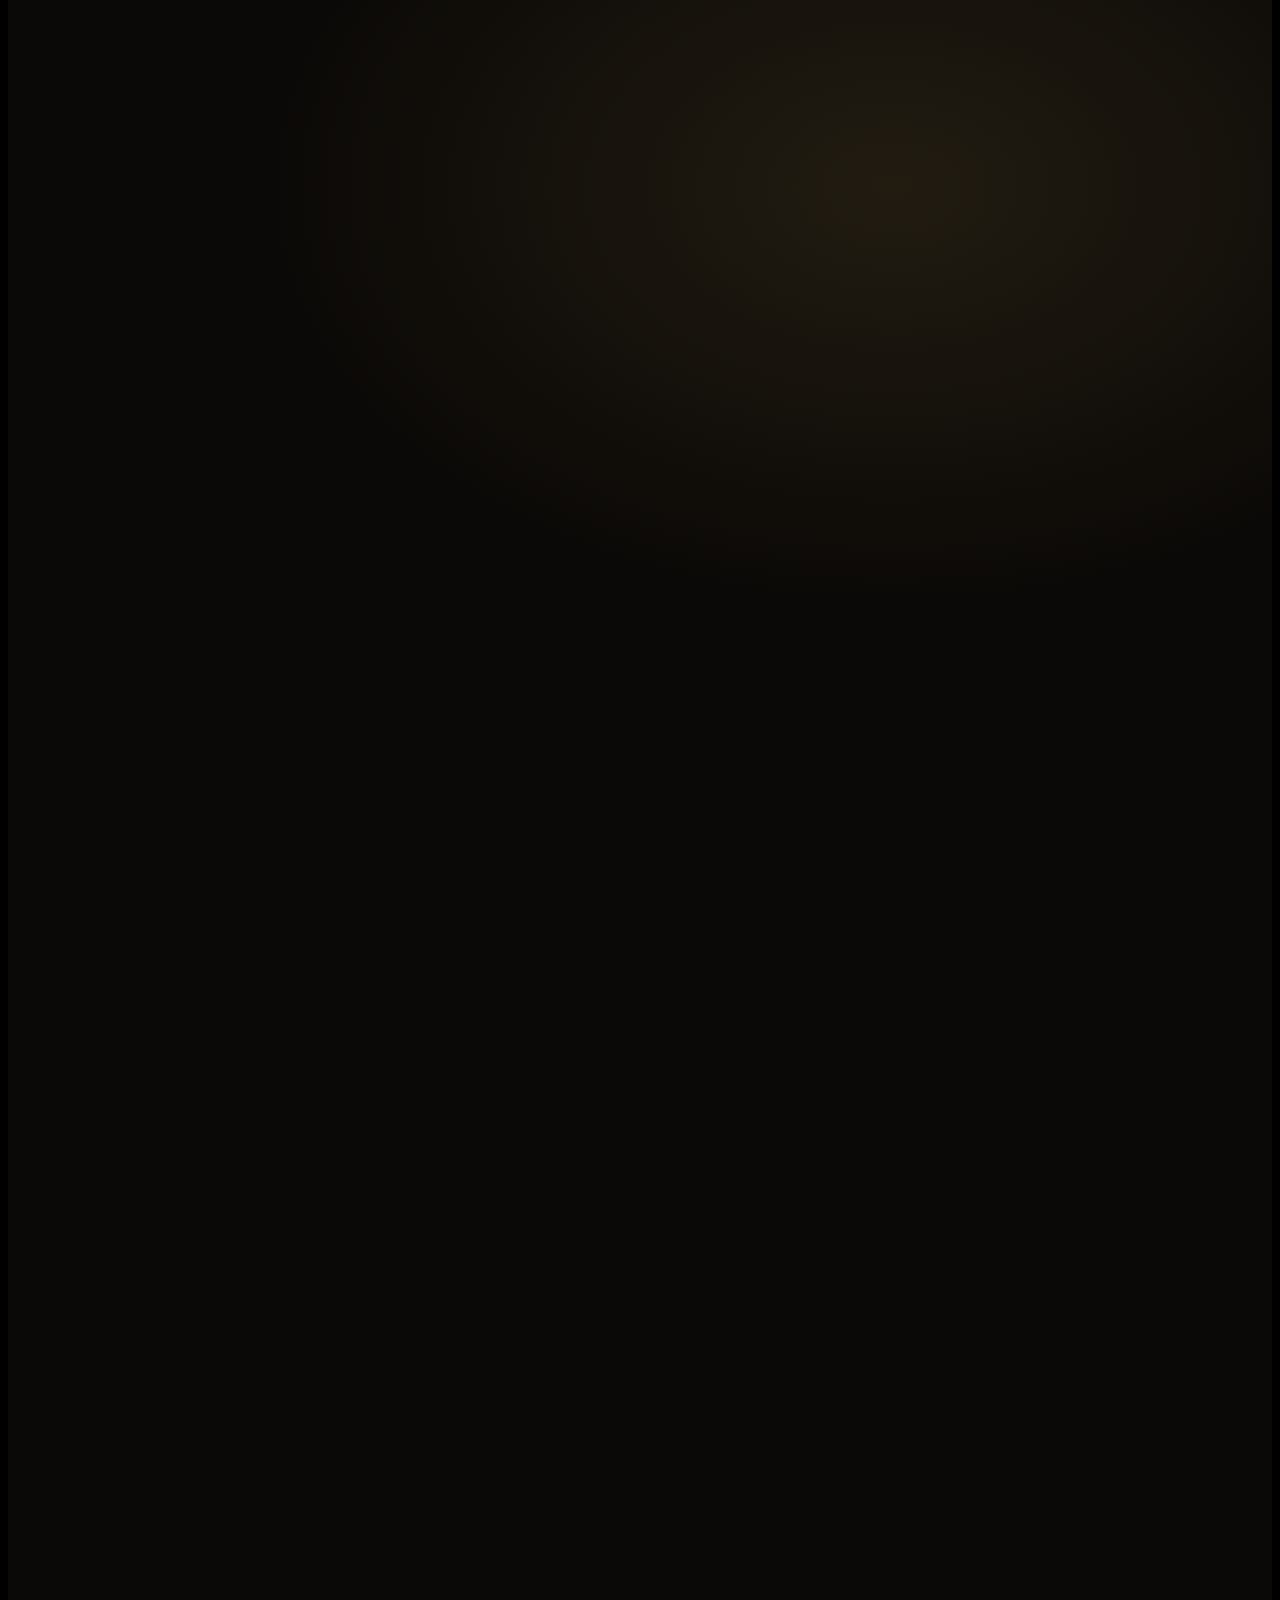
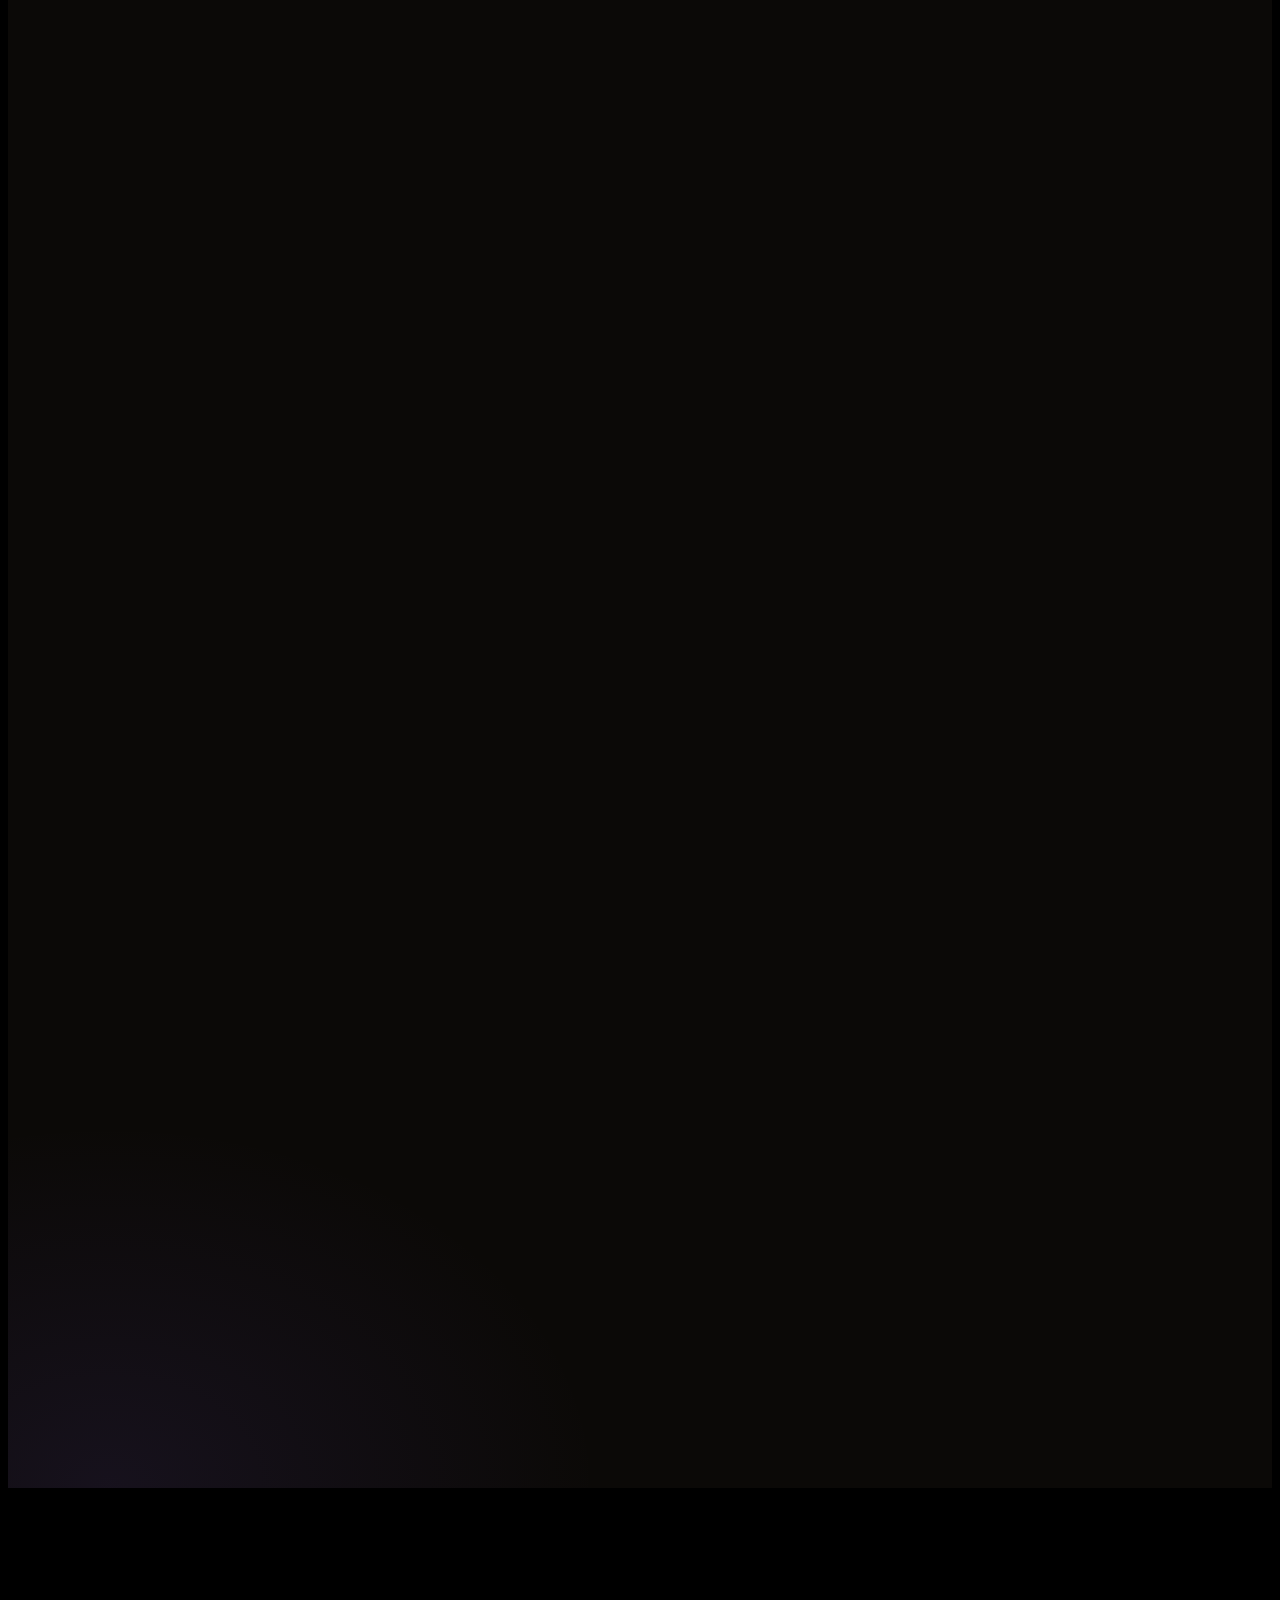
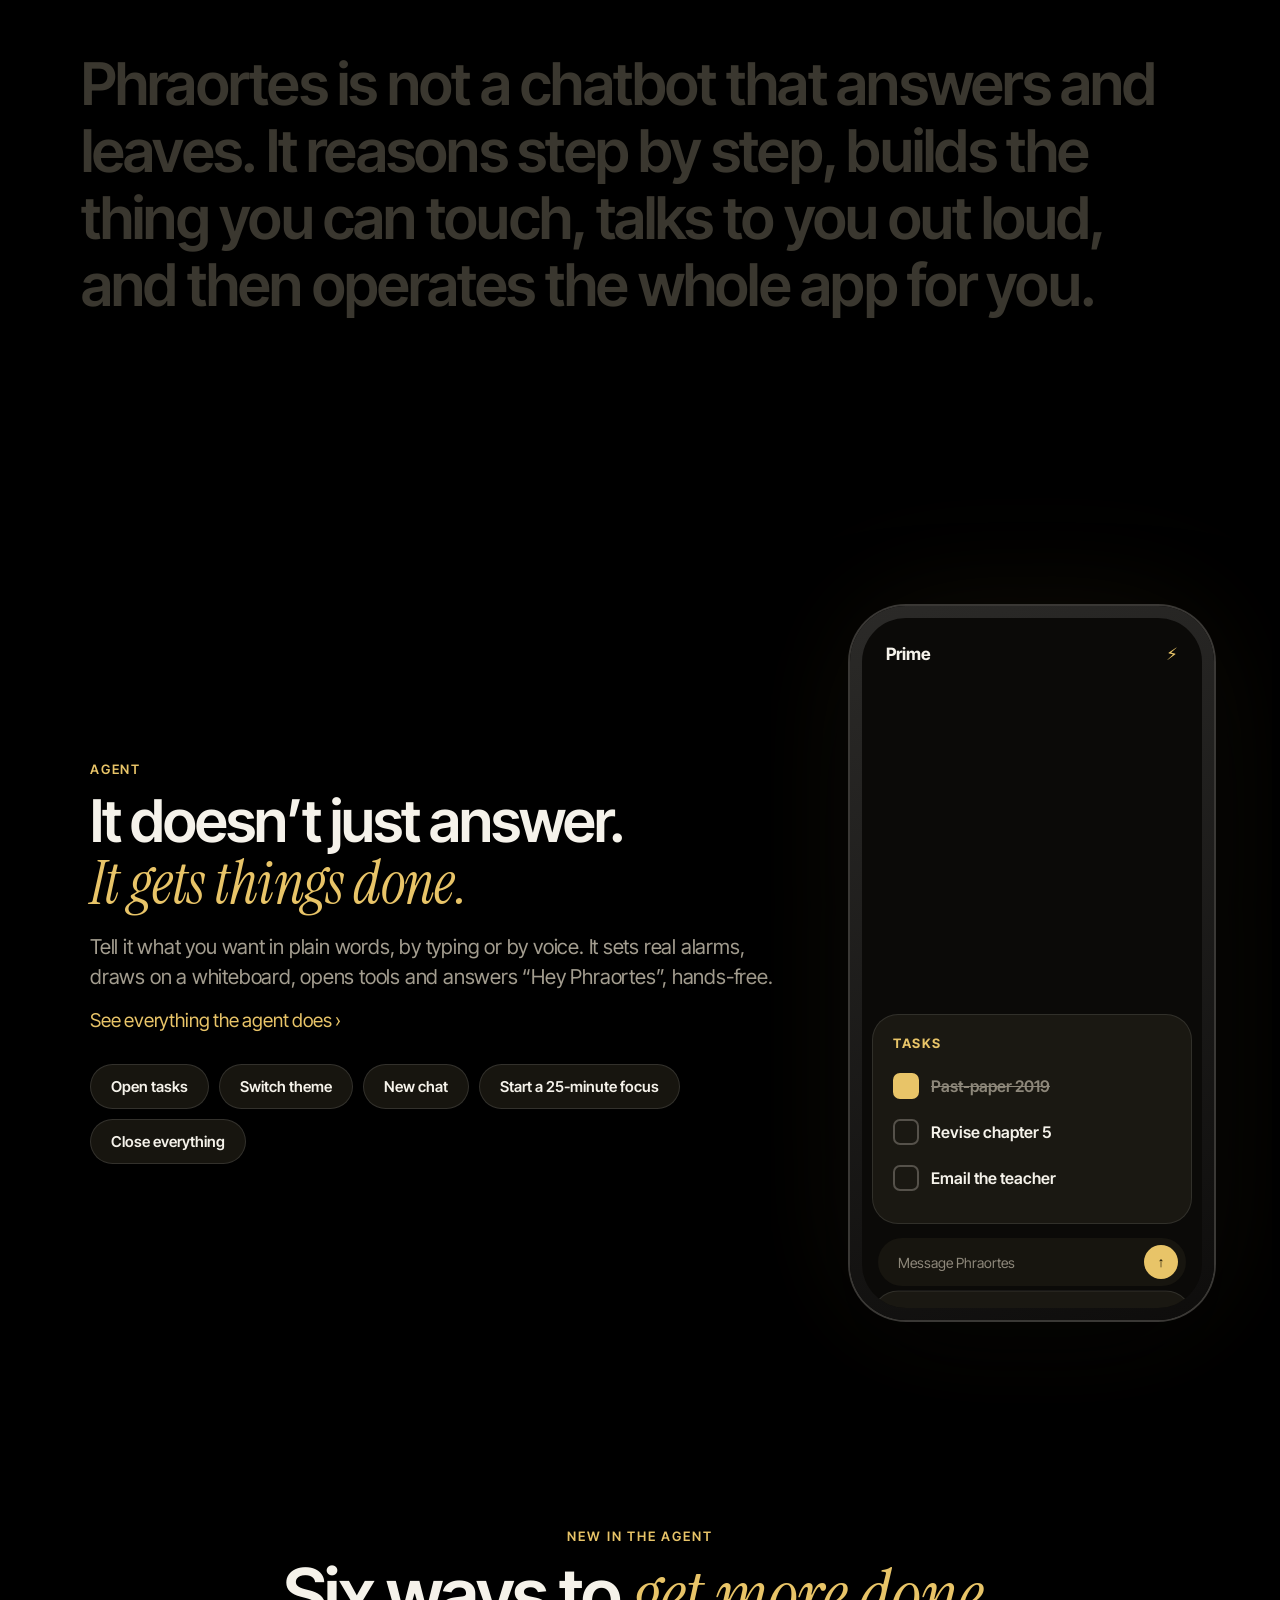
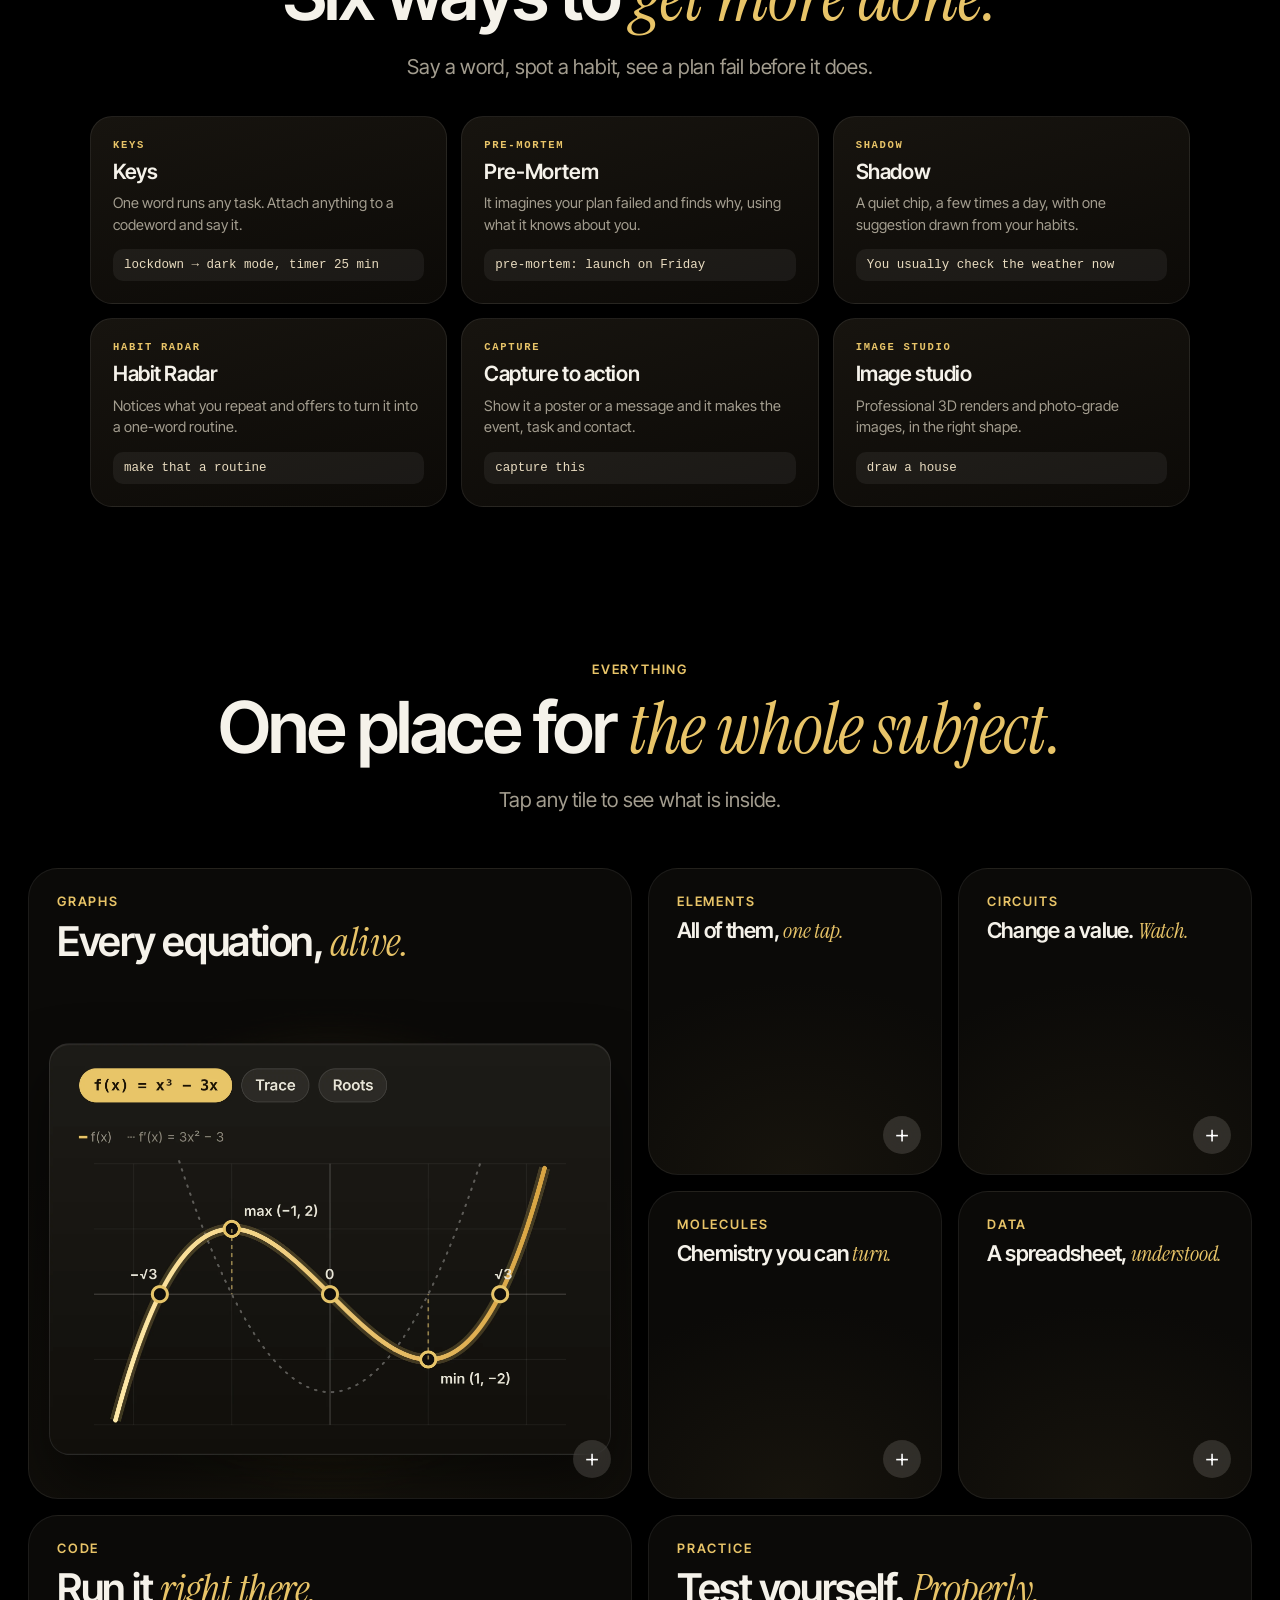
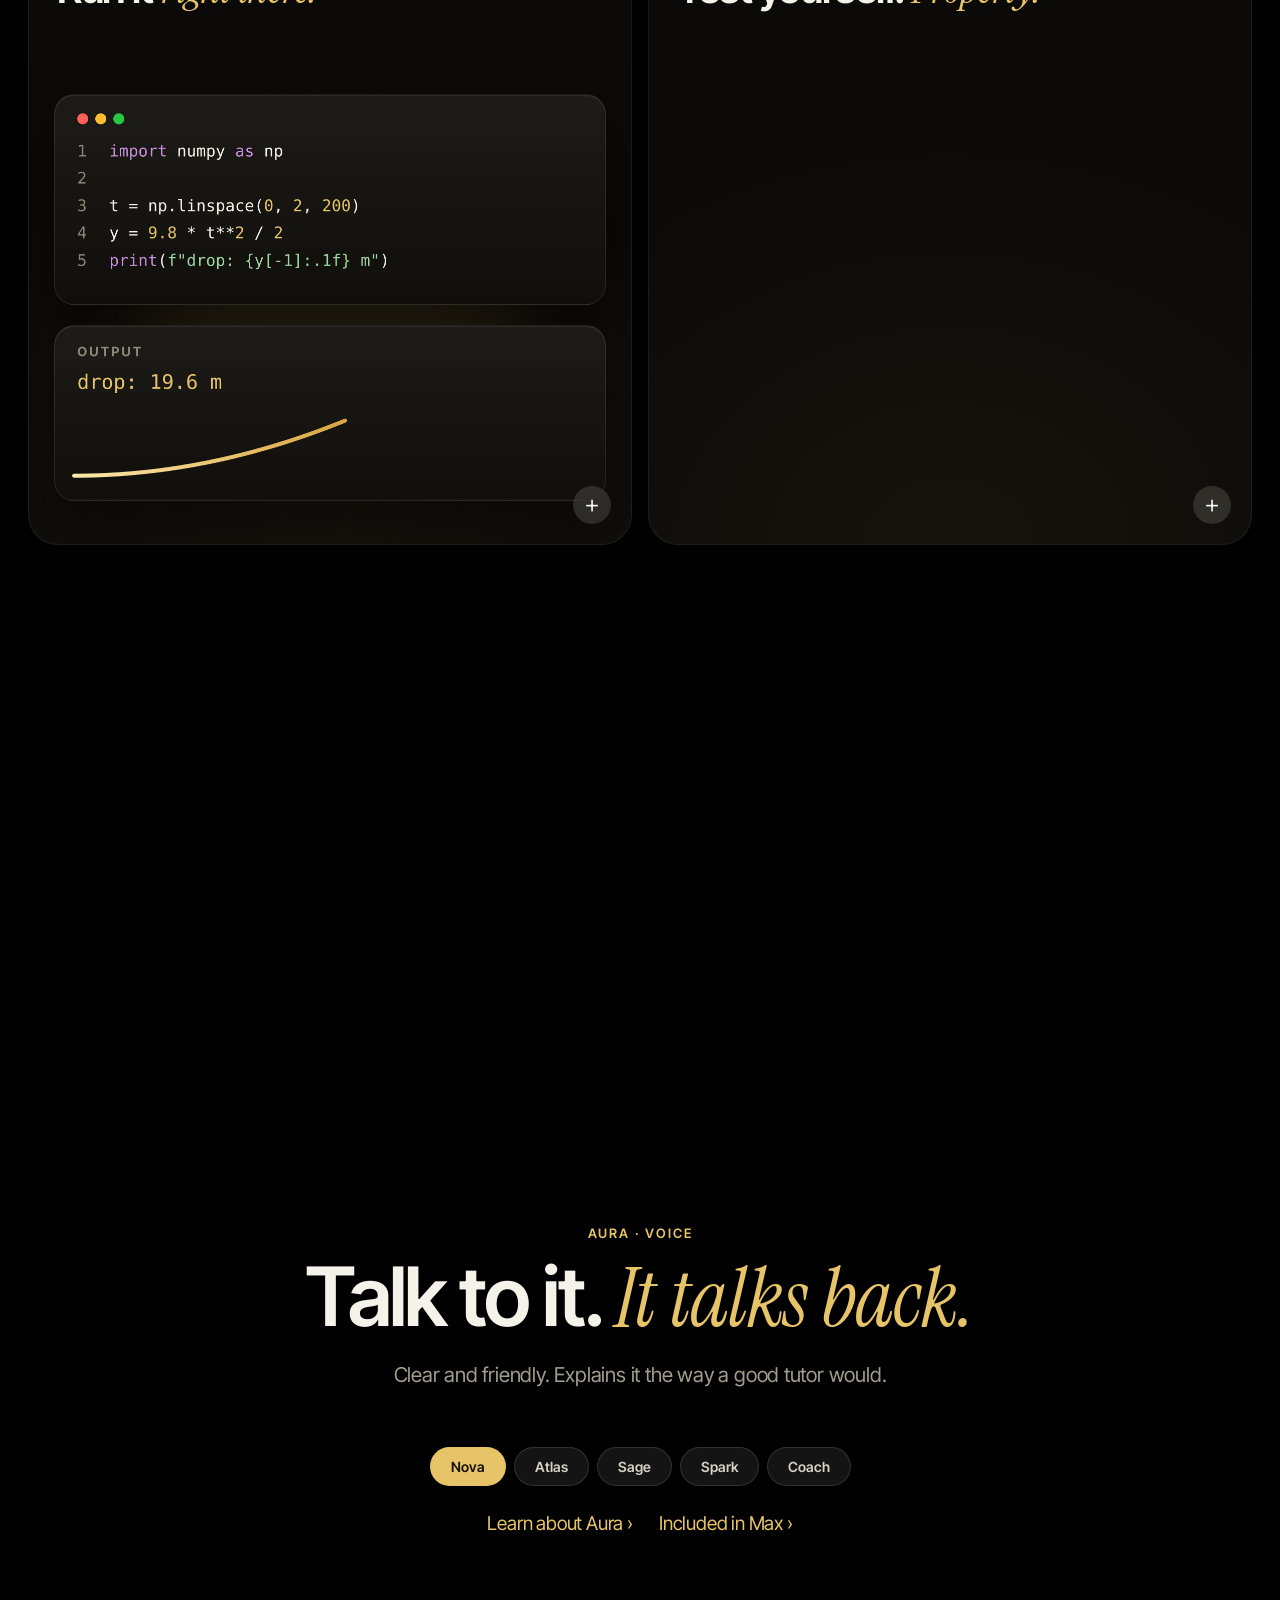
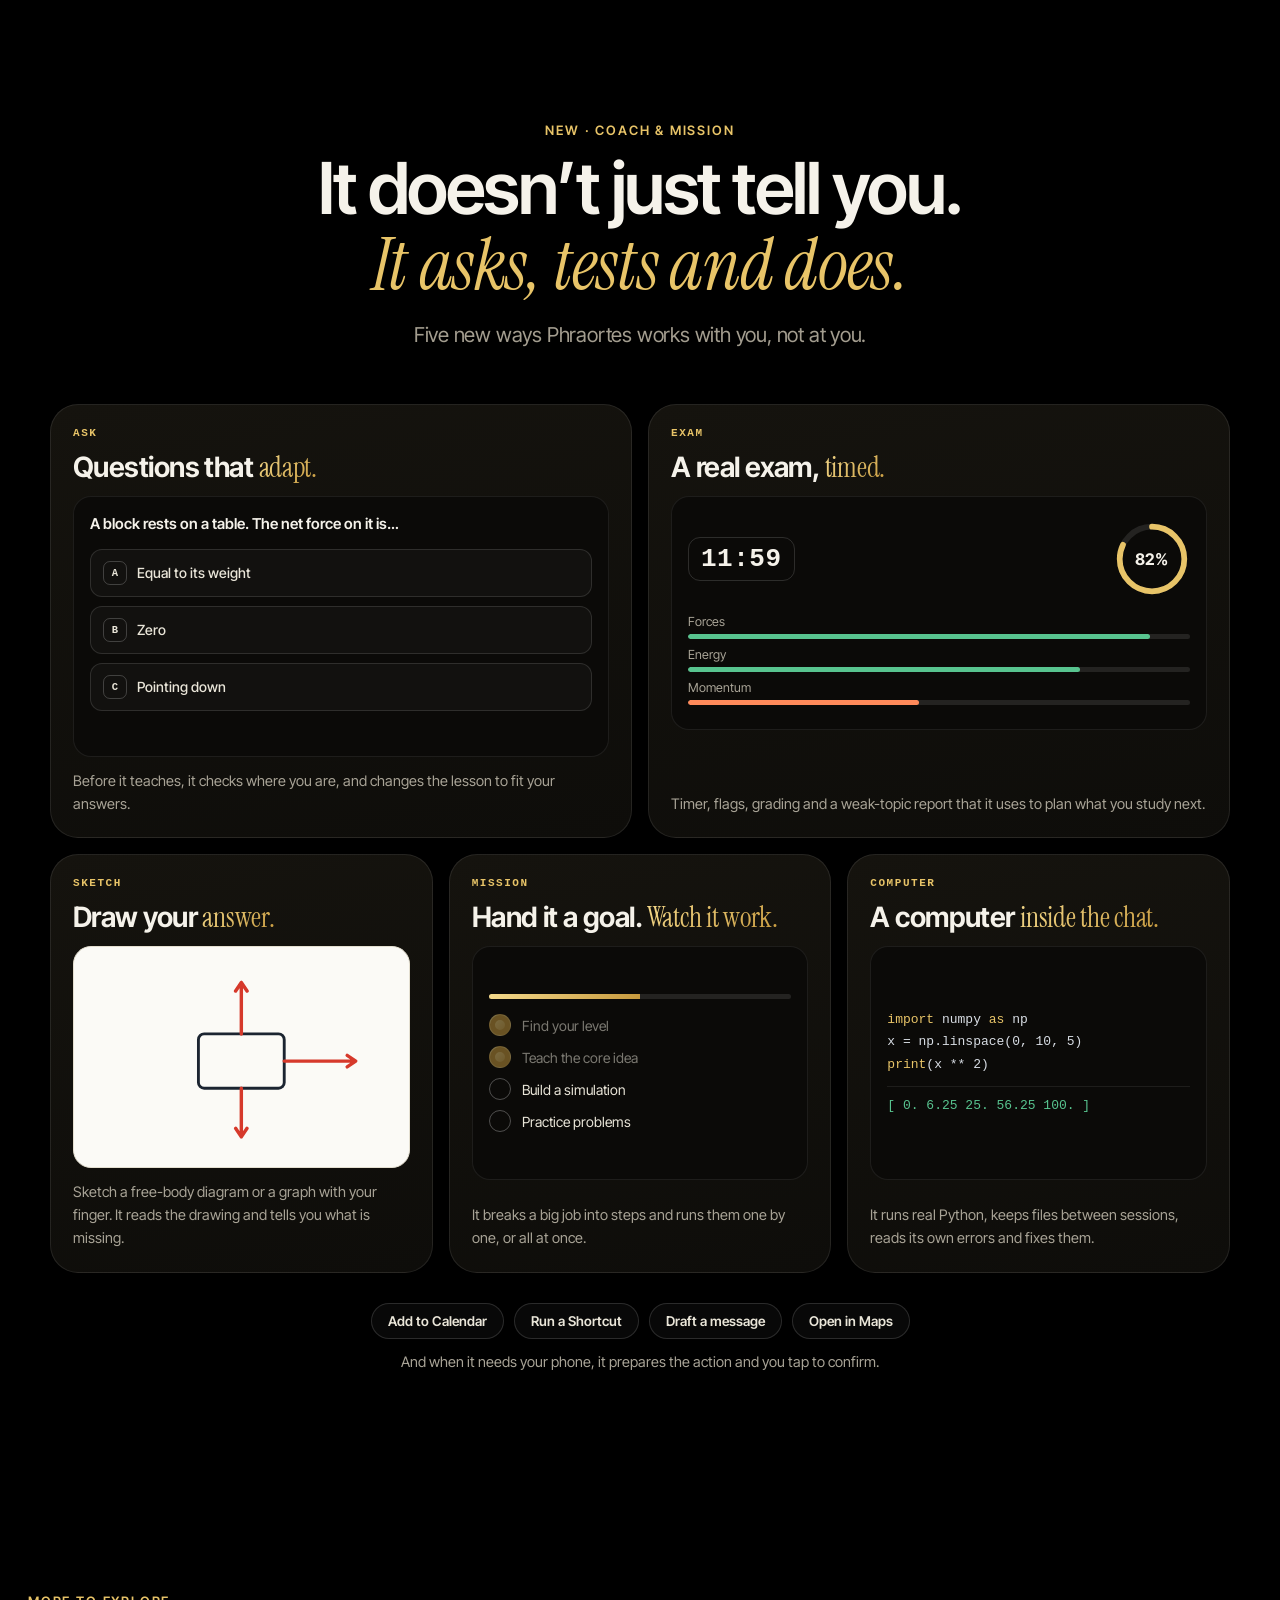
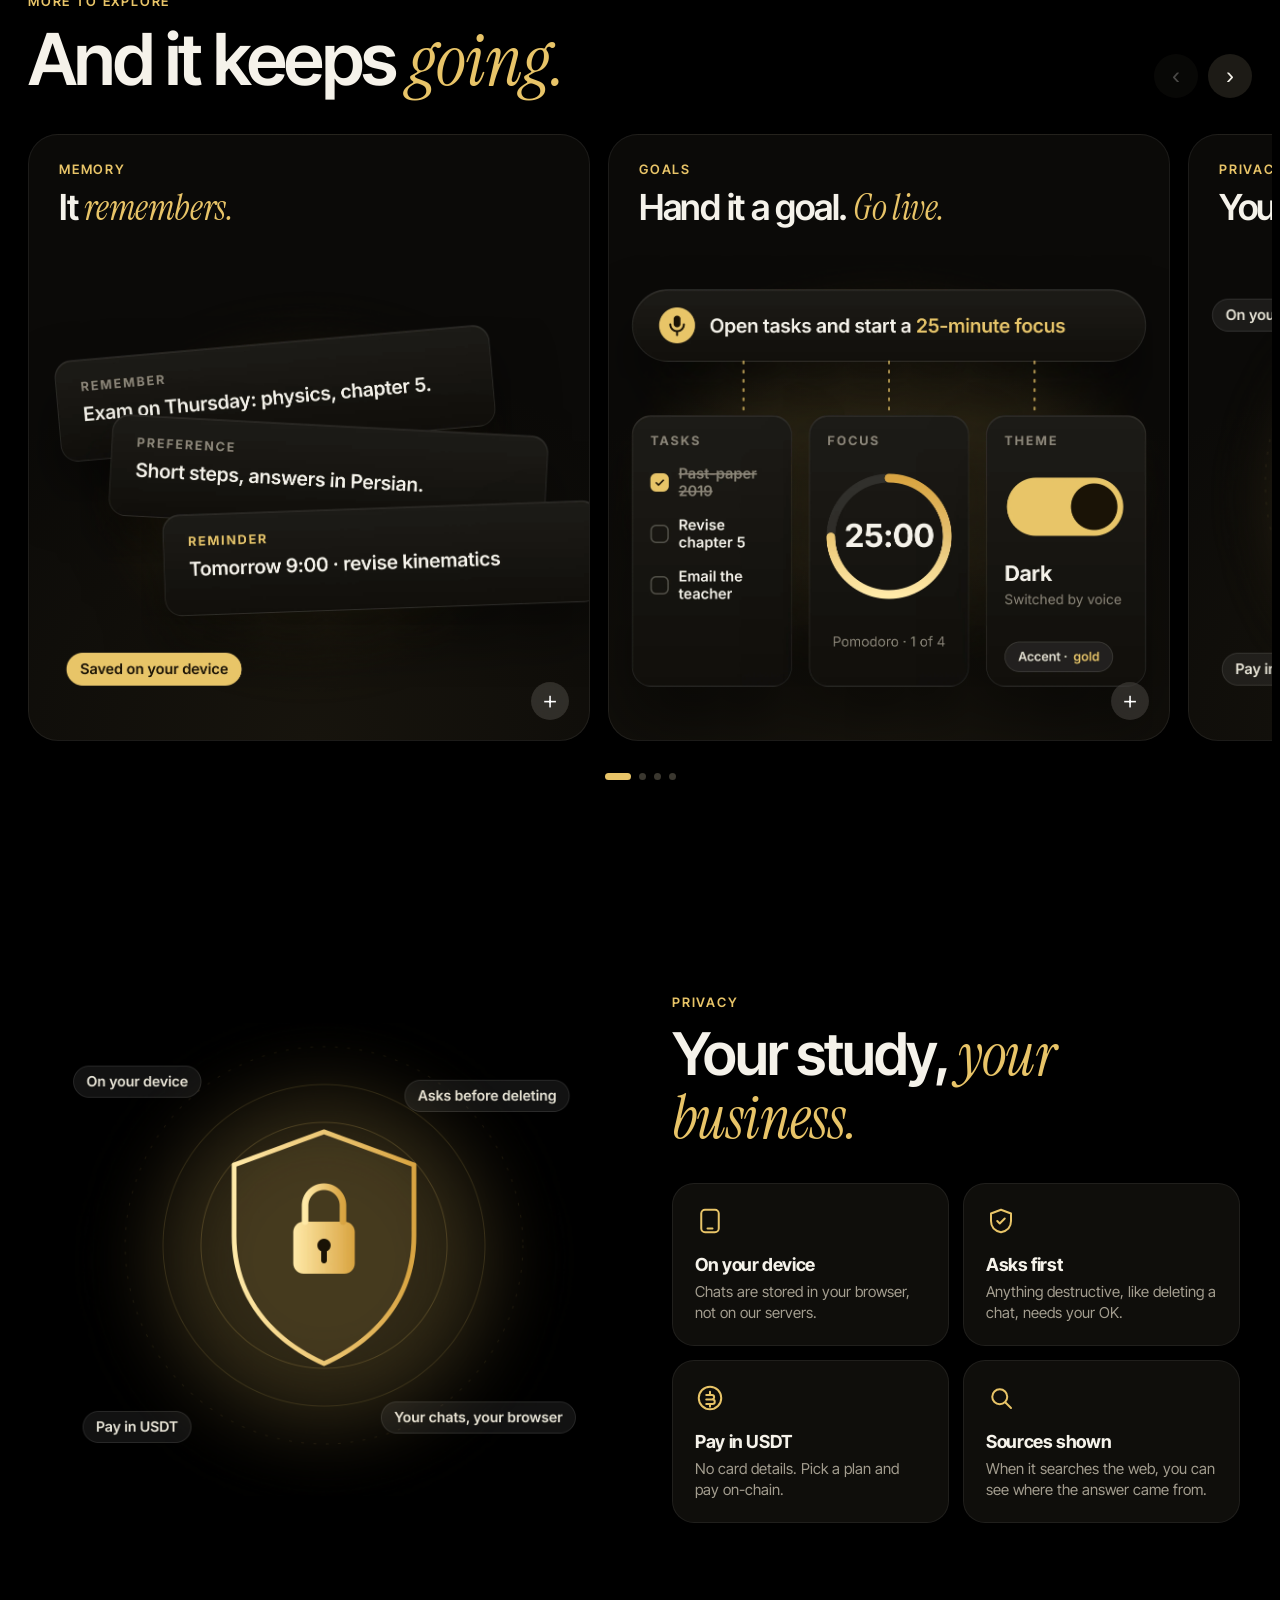
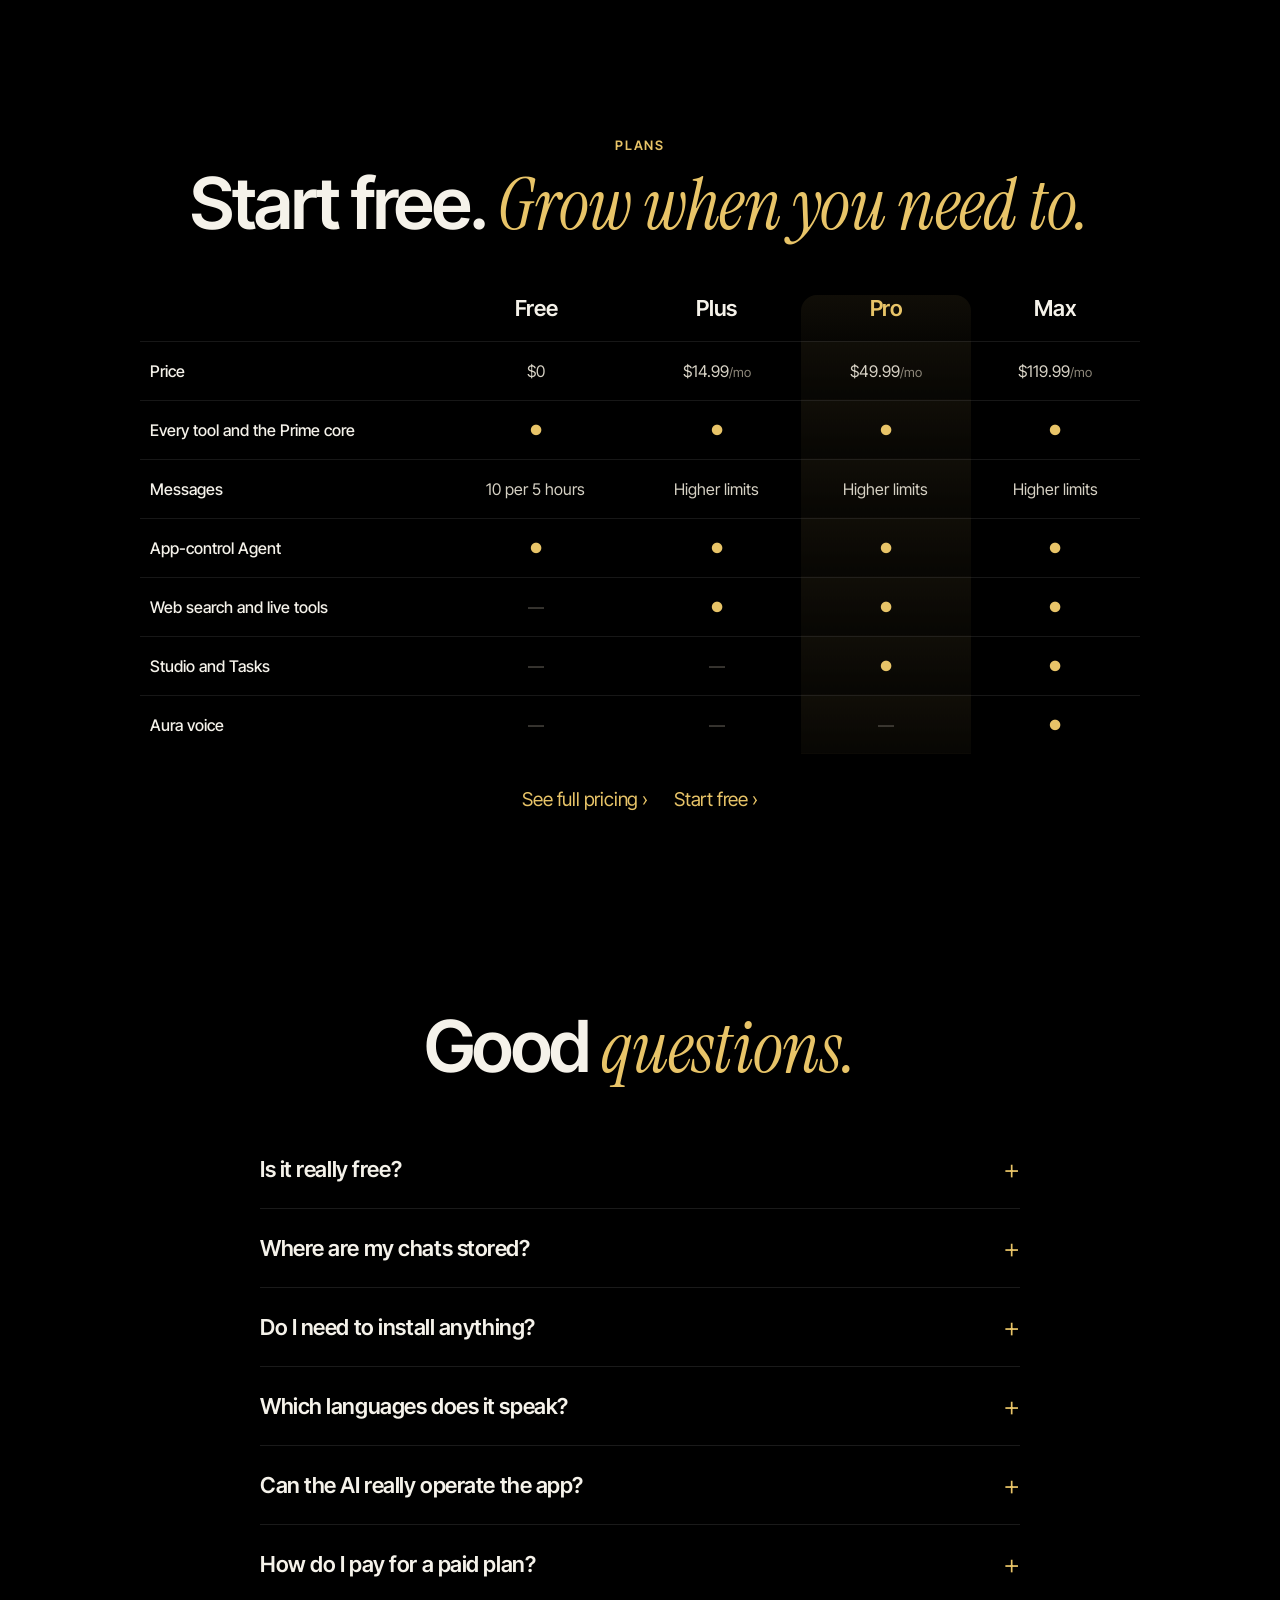
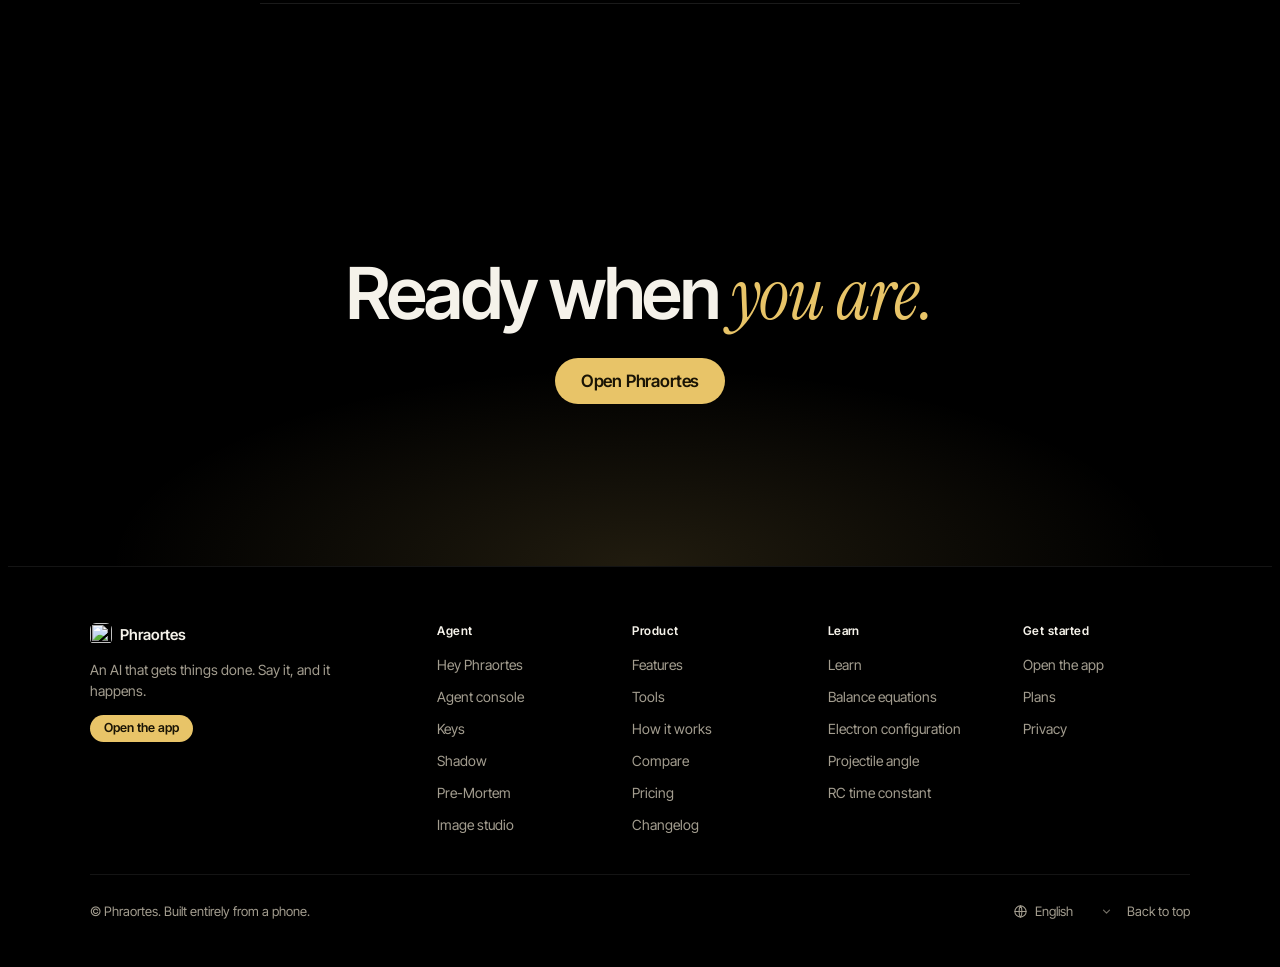
==== commit dccb473b: "Add files via upload" ====
--- a/index.html
+++ b/index.html
@@ -16,7 +16,7 @@
 <link rel="icon" type="image/png" href="https://novamind-official.github.io/icon-192.png">
 <link rel="apple-touch-icon" href="https://novamind-official.github.io/apple-touch-icon.png">
 <script type="application/ld+json">{"@context":"https://schema.org","@type":"WebSite","name":"Phraortes","url":"https://novamind-official.github.io/Phraortes/","description":"AI assistant that builds the answer, with interactive graphs, molecules, circuits, a virtual lab and Python, and does things for you."}</script>
-<link rel="preconnect" href="https://fonts.googleapis.com"><link rel="preconnect" href="https://fonts.gstatic.com" crossorigin><link href="https://fonts.googleapis.com/css2?family=Inter+Tight:wght@400;500;600;700;800&family=Instrument+Serif:ital@0;1&display=swap" rel="stylesheet" media="print" onload="this.media='all'"><link rel="stylesheet" href="ap-shell.css?v=21"><link rel="stylesheet" href="ap.css?v=21"><script type="application/ld+json">{"@context":"https://schema.org","@type":"WebSite","name":"Phraortes","url":"https://novamind-official.github.io/Phraortes/","description":"AI assistant that builds the answer, with interactive graphs, molecules, circuits, a virtual lab and Python, and does things for you."}</script></head>
+<link rel="preconnect" href="https://fonts.googleapis.com"><link rel="preconnect" href="https://fonts.gstatic.com" crossorigin><link href="https://fonts.googleapis.com/css2?family=Inter+Tight:wght@400;500;600;700;800&family=Instrument+Serif:ital@0;1&display=swap" rel="stylesheet" media="print" onload="this.media='all'"><link rel="stylesheet" href="ap-shell.css?v=22"><link rel="stylesheet" href="ap.css?v=21"><script type="application/ld+json">{"@context":"https://schema.org","@type":"WebSite","name":"Phraortes","url":"https://novamind-official.github.io/Phraortes/","description":"AI assistant that builds the answer, with interactive graphs, molecules, circuits, a virtual lab and Python, and does things for you."}</script></head>
 <body class="ap">
 <header class="an" id="an"><div class="an-in"><a class="ab" href="index.html"><img src="https://novamind-official.github.io/icon-192.png" alt="" width="22" height="22">Phraortes</a>
 <nav class="anl" aria-label="Main"><a href="agent.html">Agent</a><a href="how-it-works.html">How it works</a><button class="anb" type="button" data-mega="features" aria-expanded="false" aria-controls="mega-features">Features</button><button class="anb" type="button" data-mega="tools" aria-expanded="false" aria-controls="mega-tools">Tools</button><a href="compare.html">Compare</a><a href="pricing.html">Pricing</a><a href="learn.html">Learn</a></nav>
@@ -69,4 +69,4 @@
 <div class="md" id="md" role="dialog" aria-modal="true" aria-labelledby="md-t" hidden><div class="md-bg" data-x></div><div class="md-c"><button class="md-x" type="button" data-x aria-label="Close">×</button><div class="md-i"><img id="md-img" alt="" width="2400" height="2000"></div><div class="md-b"><p class="ey" id="md-k"></p><h3 id="md-t"></h3><p id="md-p"></p><ul id="md-l"></ul><p class="lk"><a id="md-a" href="#">Learn more</a><a href="https://novamind-official.github.io/">Try it</a></p></div></div></div>
 <script>window.PHR_M={"graph": {"k": "Graphs", "t": "Every equation, <em>alive.</em>", "p": "Ask for any function and it draws it, then lets you trace the curve, read the zeros and extremes, and compare it with its derivative.", "b": ["Drag and trace any point", "Roots, maxima and minima labelled", "Plots functions and data", "Works from a typed or spoken question"], "l": "tools.html#graphs", "img": "p-graph.webp"}, "periodic": {"k": "Elements", "t": "All of them, <em>one tap.</em>", "p": "The full periodic table, interactive. Tap an element for its electron shells, configuration, category and mass.", "b": ["Electron shell diagrams", "Electron configuration", "Category and atomic mass"], "l": "tools.html#elements", "img": "p-periodic.webp"}, "circuit": {"k": "Circuits", "t": "Change a value. <em>Watch.</em>", "p": "Build series and parallel circuits and change any component. Currents, voltages and power recompute as you drag.", "b": ["Resistors, capacitors, inductors", "Live values and charge curves", "Explains the maths behind it"], "l": "tools.html#breadboard", "img": "p-circuit.webp"}, "molecule": {"k": "Molecules", "t": "Chemistry you can <em>turn.</em>", "p": "Real 3D structures with bond angles, geometry and polarity. Spin them with a finger and ask what you are looking at.", "b": ["Rotate and zoom in 3D", "Bond angles and geometry", "Names and formulas"], "l": "tools.html#molecules", "img": "p-molecule.webp"}, "data": {"k": "Data", "t": "A spreadsheet, <em>understood.</em>", "p": "Drop in a file. It reads it, finds what stands out and draws the charts worth looking at.", "b": ["CSV and Excel files", "Charts chosen for the data", "Plain-language findings"], "l": "features.html", "img": "p-data.webp"}, "code": {"k": "Code", "t": "Run it <em>right there.</em>", "p": "Ask for code and run it beside the chat. Simulations, calculations and small tools, with the output right underneath.", "b": ["Runs in a sandbox, nothing to install", "Charts and output inline", "Edit and run again"], "l": "tools.html#code", "img": "p-code.webp"}, "exam": {"k": "Practice", "t": "Test yourself. <em>Properly.</em>", "p": "Quizzes, flashcards and a timed exam mode that grades you and explains every answer. A daily quiz keeps the habit going.", "b": ["Timed exam mode", "Explanations for each answer", "Three questions a day"], "l": "features.html#exam", "img": "p-exam.webp"}, "memory": {"k": "Memory", "t": "It <em>remembers.</em>", "p": "A private notebook that fills itself with facts, plans and reminders, and stays on your device.", "b": ["Facts and preferences it picked up", "Reminders with a time", "Edit or delete anything"], "l": "features.html", "img": "p-memory.webp"}, "agent": {"k": "Goals", "t": "Hand it a goal. <em>Go live.</em>", "p": "Give it a bigger task and it plans the steps, works through them in the background while the app is open, and brings back one answer.", "b": ["Plans the steps itself", "Runs while the app is open", "Asks before anything destructive"], "l": "features.html", "img": "p-agent.webp"}, "privacy": {"k": "Privacy", "t": "Yours. <em>On your device.</em>", "p": "Your chats live in your browser. Anything destructive asks first, and payment is in USDT with no card details.", "b": ["Chats stay in your browser", "Destructive actions ask first", "Pay in USDT, no card"], "l": "features.html#privacy", "img": "p-privacy.webp"}, "aura": {"k": "Aura", "t": "Talk. <em>It talks back.</em>", "p": "A live voice call with five personalities. Interrupt any time, watch captions word by word, and see graphs appear in the call.", "b": ["Five voices", "Live captions", "Included in Max"], "l": "features.html#voice", "img": "p-aura.webp"}}</script>
 <footer class="af"><div class="afg"><div><b>Explore</b><a href="agent.html">Agent</a><a href="how-it-works.html">How it works</a><a href="features.html">Features</a><a href="tools.html">Tools</a><a href="learn.html">Learn</a></div><div><b>Product</b><a href="pricing.html">Pricing</a><a href="compare.html">Compare</a><a href="changelog.html">Changelog</a><a href="https://novamind-official.github.io/">Open the app</a></div><div><b>Company</b><a href="story.html">Our story</a></div></div><p>© Phraortes. Built entirely from a phone.</p></footer>
-<link rel="stylesheet" href="hero3d.css?v=24"><script src="ap-nav.js?v=22" defer></script><script src="hero3d.js?v=24" defer></script><script src="ap.js?v=22" defer></script></body></html>+<link rel="stylesheet" href="hero3d.css?v=24"><script src="ap-nav.js?v=23" defer></script><script src="hero3d.js?v=24" defer></script><script src="ap.js?v=22" defer></script></body></html>
--- a/ap-shell.css
+++ b/ap-shell.css
@@ -130,3 +130,29 @@
 .spt-b li::before{content:"";position:absolute;left:0;top:8px;width:6px;height:6px;border-radius:50%;background:var(--g)}
 @media(max-width:860px){.spt{grid-template-columns:1fr}.spt-t{flex-direction:row;overflow-x:auto;position:static;scrollbar-width:none;gap:8px;margin:0 -18px;padding:0 18px 4px}.spt-t::-webkit-scrollbar{display:none}.spt-t button{flex:none;padding:10px 14px;font-size:14.5px;border-color:rgba(255,255,255,.1)}.spt-t button i{display:none}.spt-p{padding:20px;min-height:0}.spt-b{grid-template-columns:1fr}.spt-c div{max-width:94%}}
 @media(prefers-reduced-motion:reduce){.hd,.spt-p{animation:none}}
+
+/* native language select (footer) */
+.lgs{position:relative;display:inline-flex;align-items:center;gap:7px;color:var(--m,#9a9588);font:400 13px "Inter Tight",-apple-system,system-ui,sans-serif;cursor:pointer}
+.lgs svg{flex:none;pointer-events:none}.lgs .lgc{margin-inline-start:-3px;opacity:.7}
+.lgs select{-webkit-appearance:none;appearance:none;background:none;border:0;outline:0;color:inherit;font:inherit;padding:6px 14px 6px 0;margin:0;cursor:pointer;border-radius:6px}
+[dir=rtl] .lgs select{padding:6px 0 6px 14px}
+.lgs:hover{color:var(--t,#f1ede2)}.lgs:focus-within{color:var(--t,#f1ede2)}
+.lgs select:focus-visible{outline:2px solid var(--g,#e8c468);outline-offset:3px}
+.lgs select option{color:#111;background:#fff}
+
+/* RTL (Persian) */
+[dir=rtl] body{text-align:right}
+[dir=rtl] *{letter-spacing:0!important;text-transform:none!important}
+[dir=rtl] body,[dir=rtl] button,[dir=rtl] input,[dir=rtl] select{font-family:"Vazirmatn","SF Arabic","Geeza Pro",system-ui,-apple-system,Tahoma,sans-serif}
+[dir=rtl] em,[dir=rtl] i{font-style:normal}
+[dir=rtl] .af-br p{text-align:right}
+
+/* language switch: soft cross-fade */
+html.i18n-sw body{opacity:0;transition:opacity .14s ease}body{transition:opacity .22s ease}
+html[lang=ru] *,html[lang=zh] *{letter-spacing:0!important}
+html[lang=ru] body{hyphens:auto;overflow-wrap:break-word}
+html[lang=zh] body,html[lang=zh] input,html[lang=zh] button{font-family:-apple-system,"PingFang SC","Hiragino Sans GB","Microsoft YaHei","Noto Sans SC","Noto Sans CJK SC",sans-serif!important}
+html[lang=zh] em,html[lang=zh] i{font-style:normal!important;font-family:inherit!important}
+html[lang=zh] h1,html[lang=zh] h2,html[lang=zh] h3{font-weight:700;line-height:1.25}
+html[lang=zh] p,html[lang=zh] li{line-height:1.8}
+html[lang=ru] h1,html[lang=ru] h2,html[lang=ru] h3{overflow-wrap:anywhere}
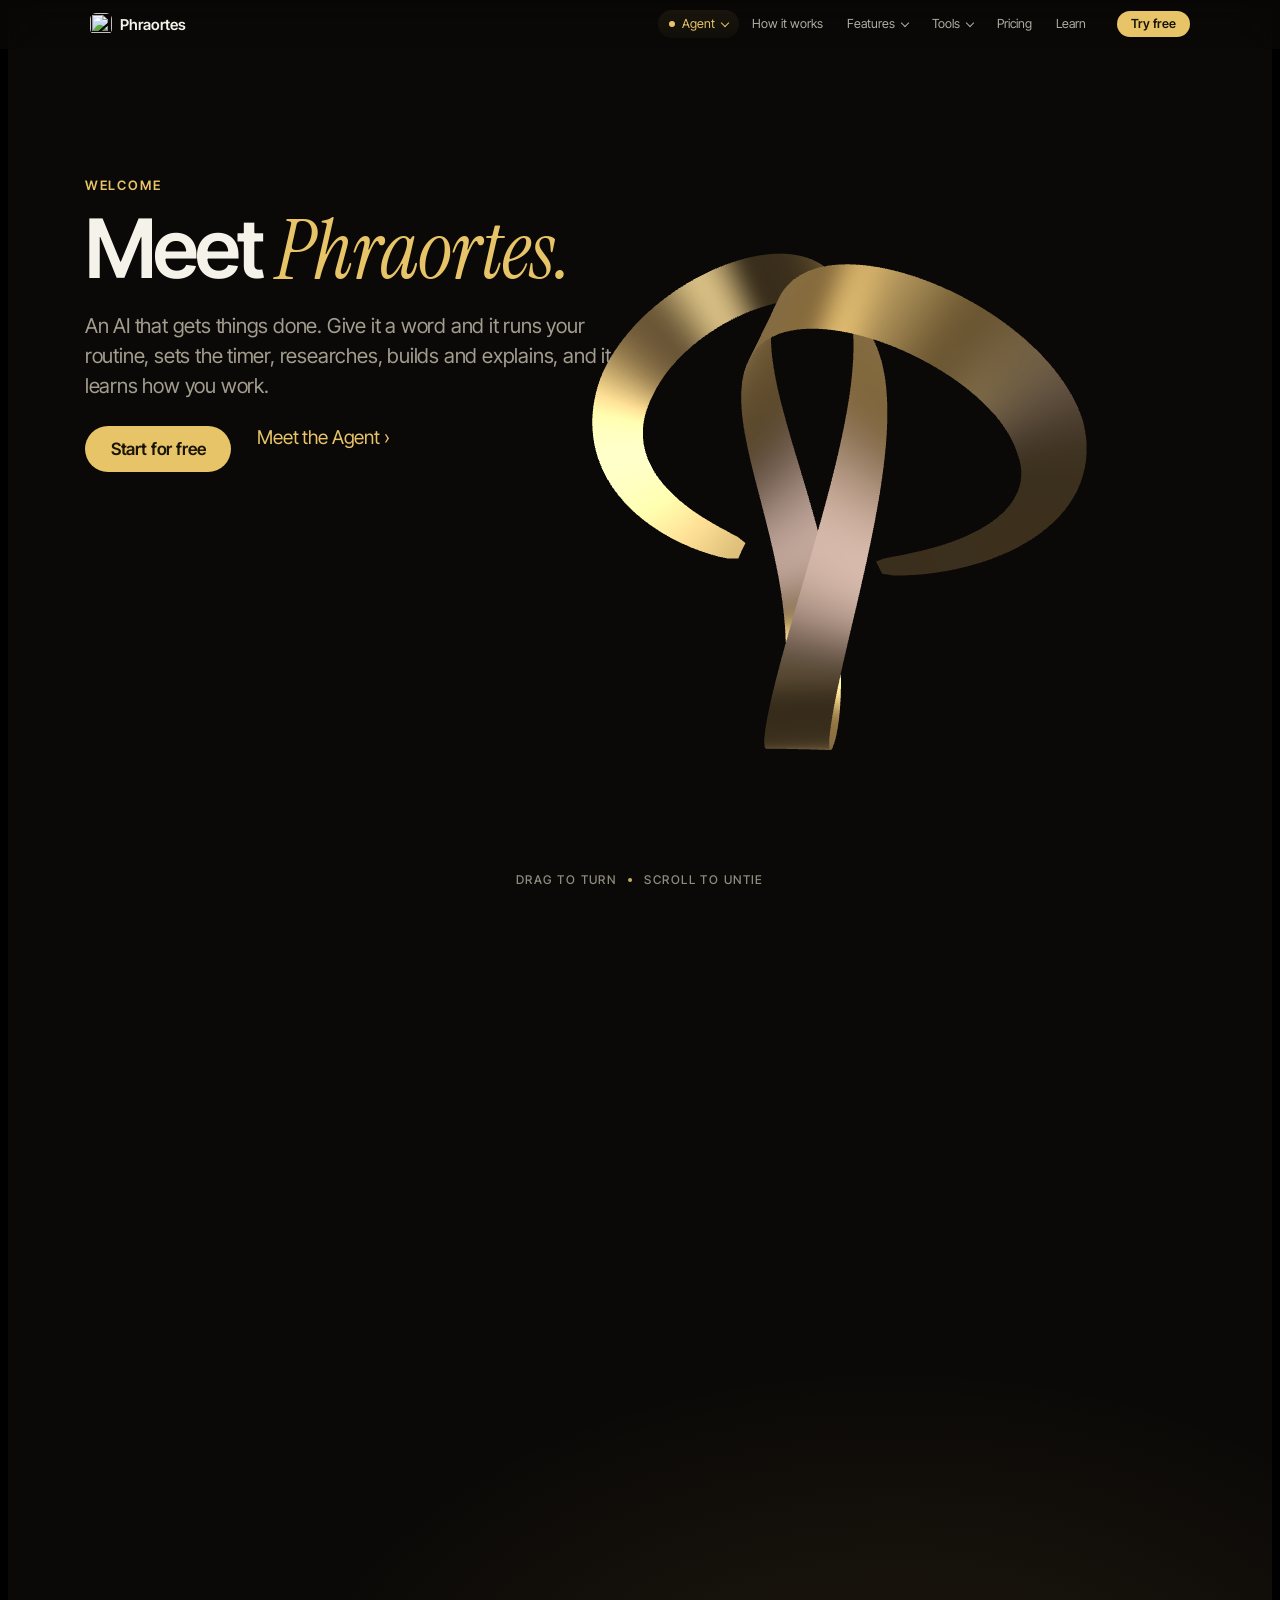
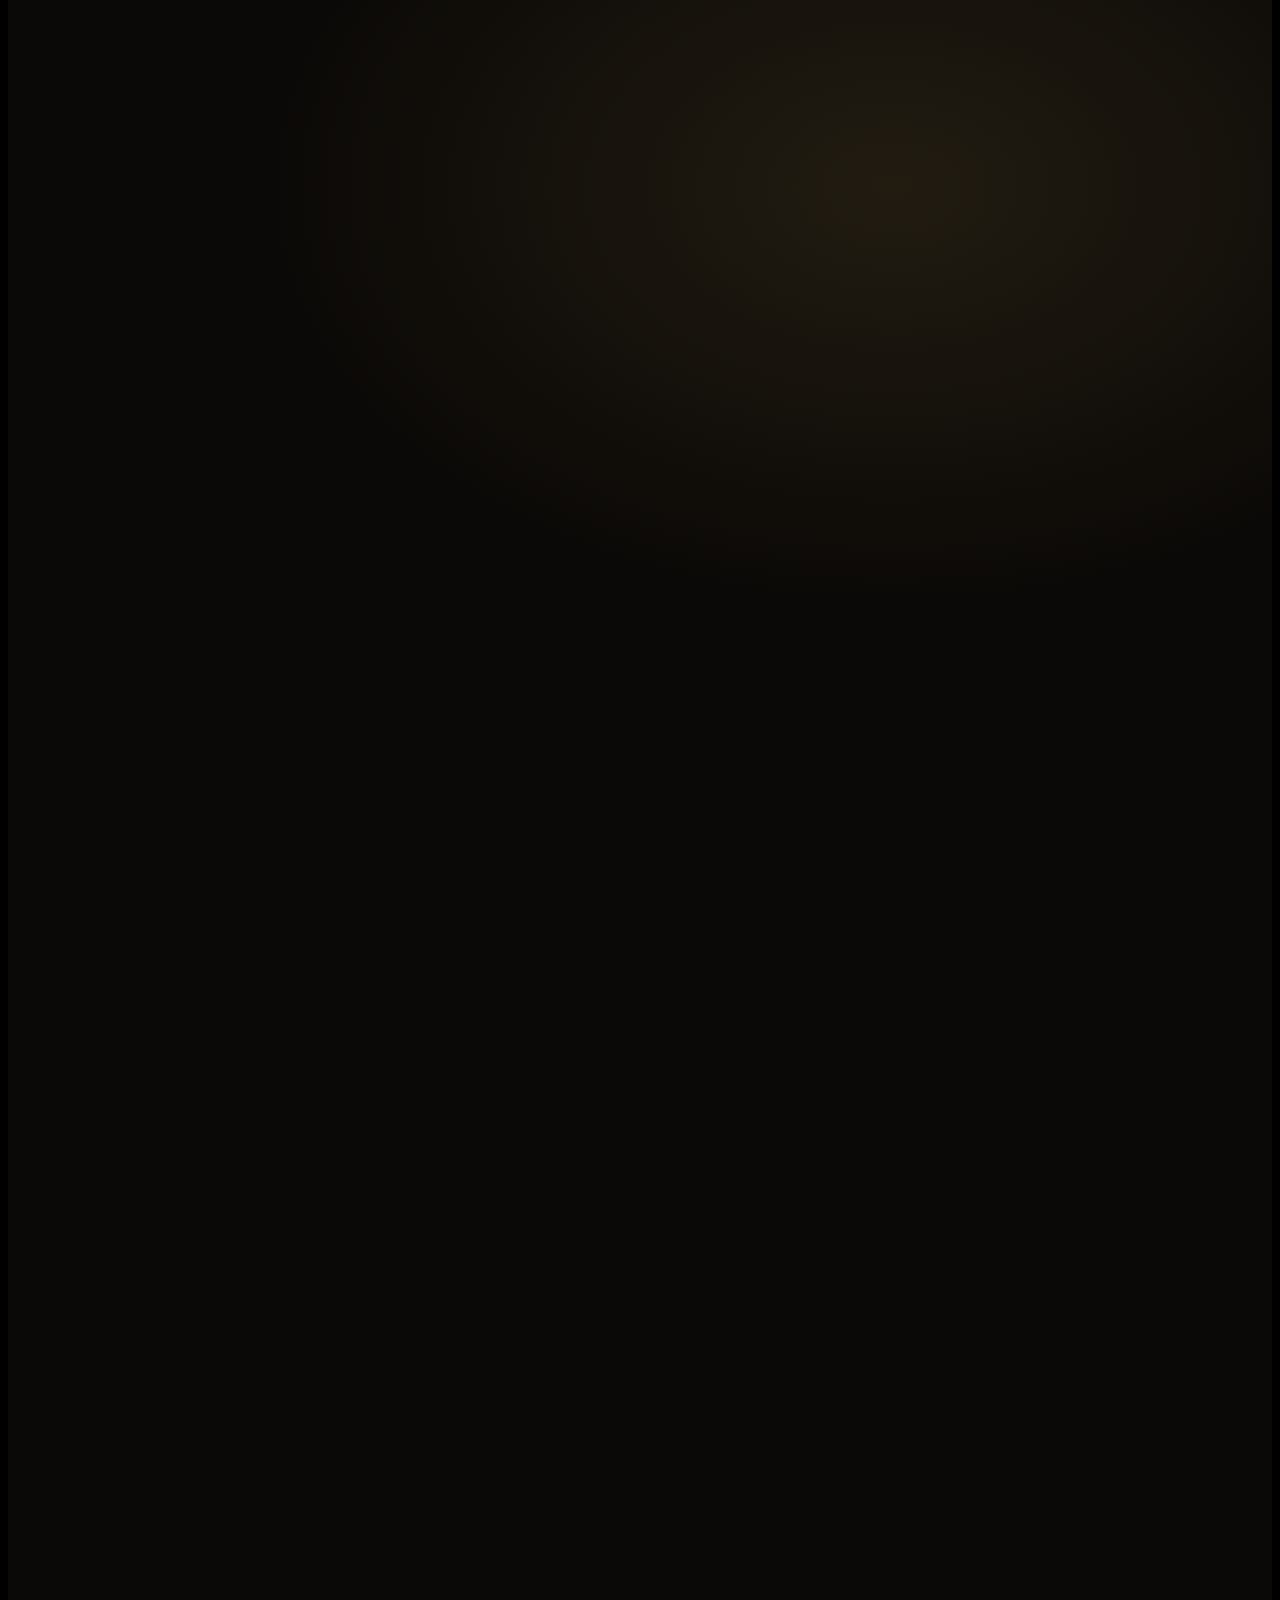
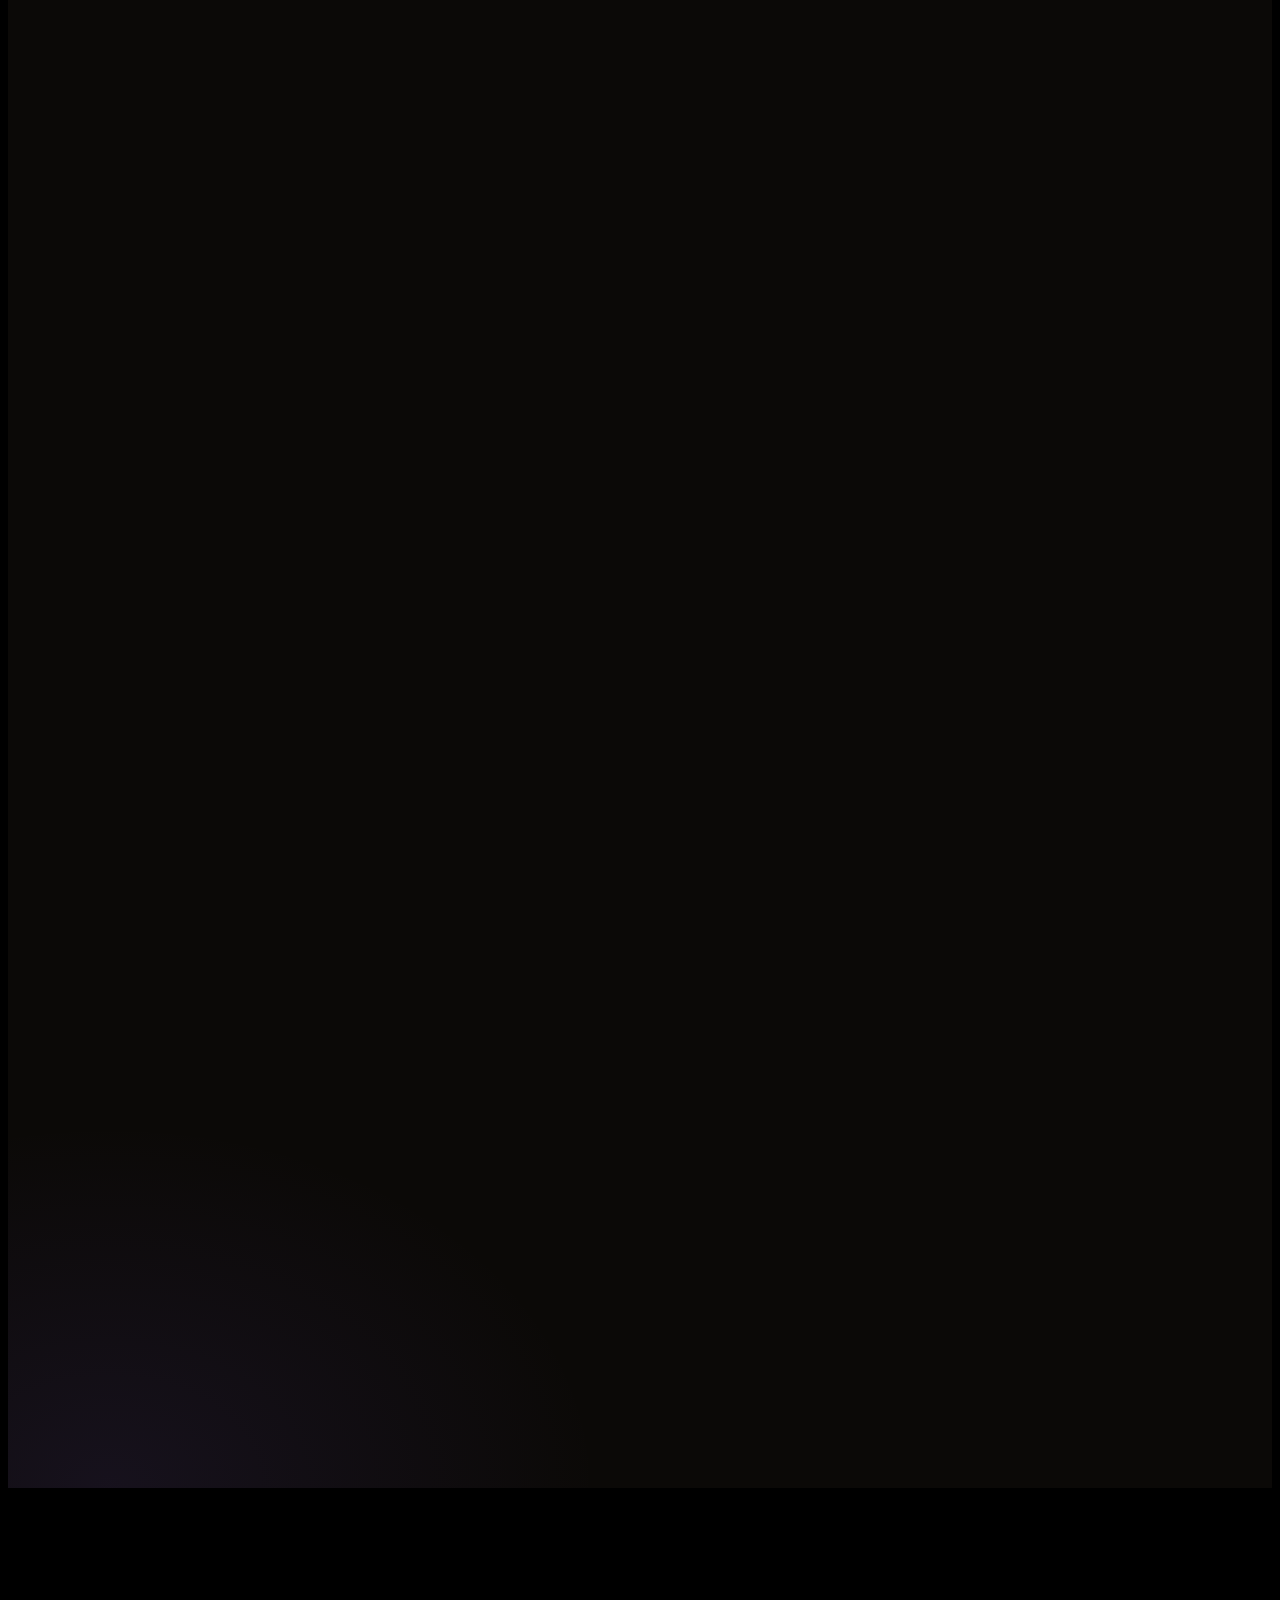
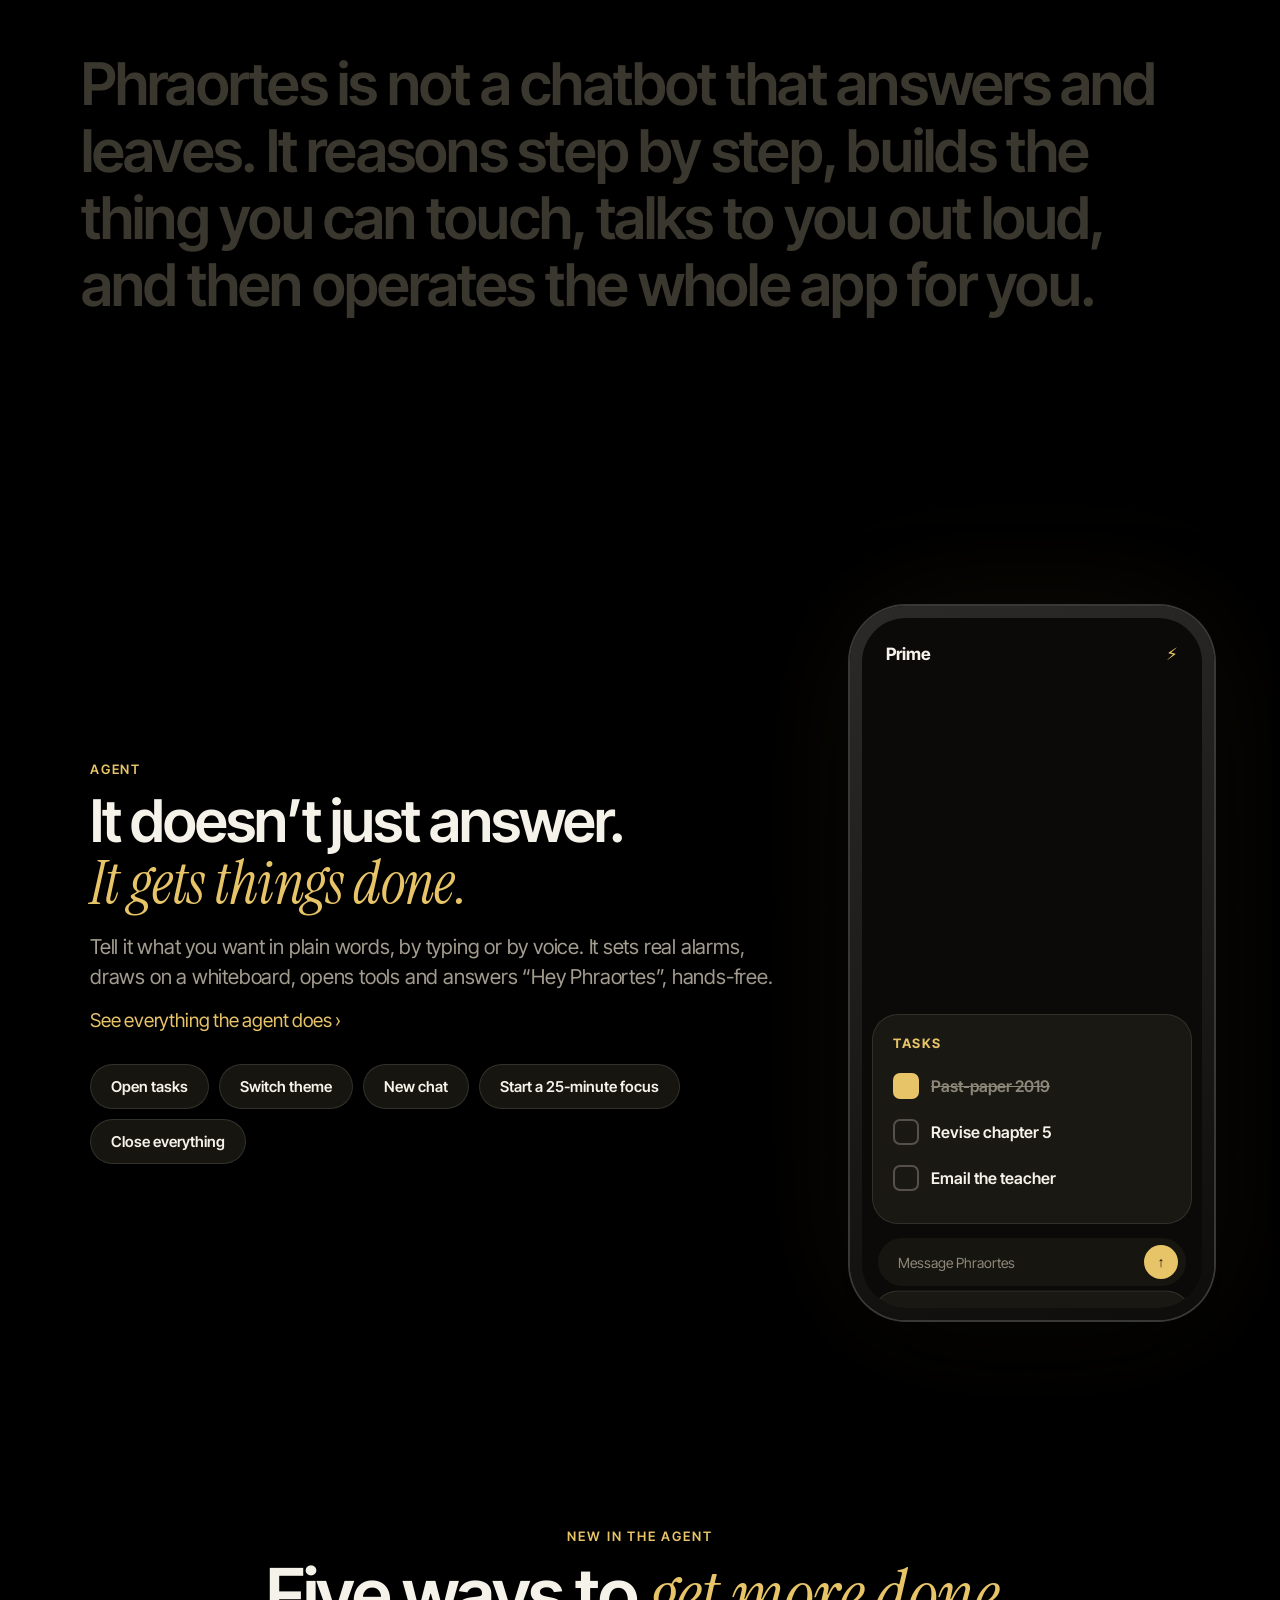
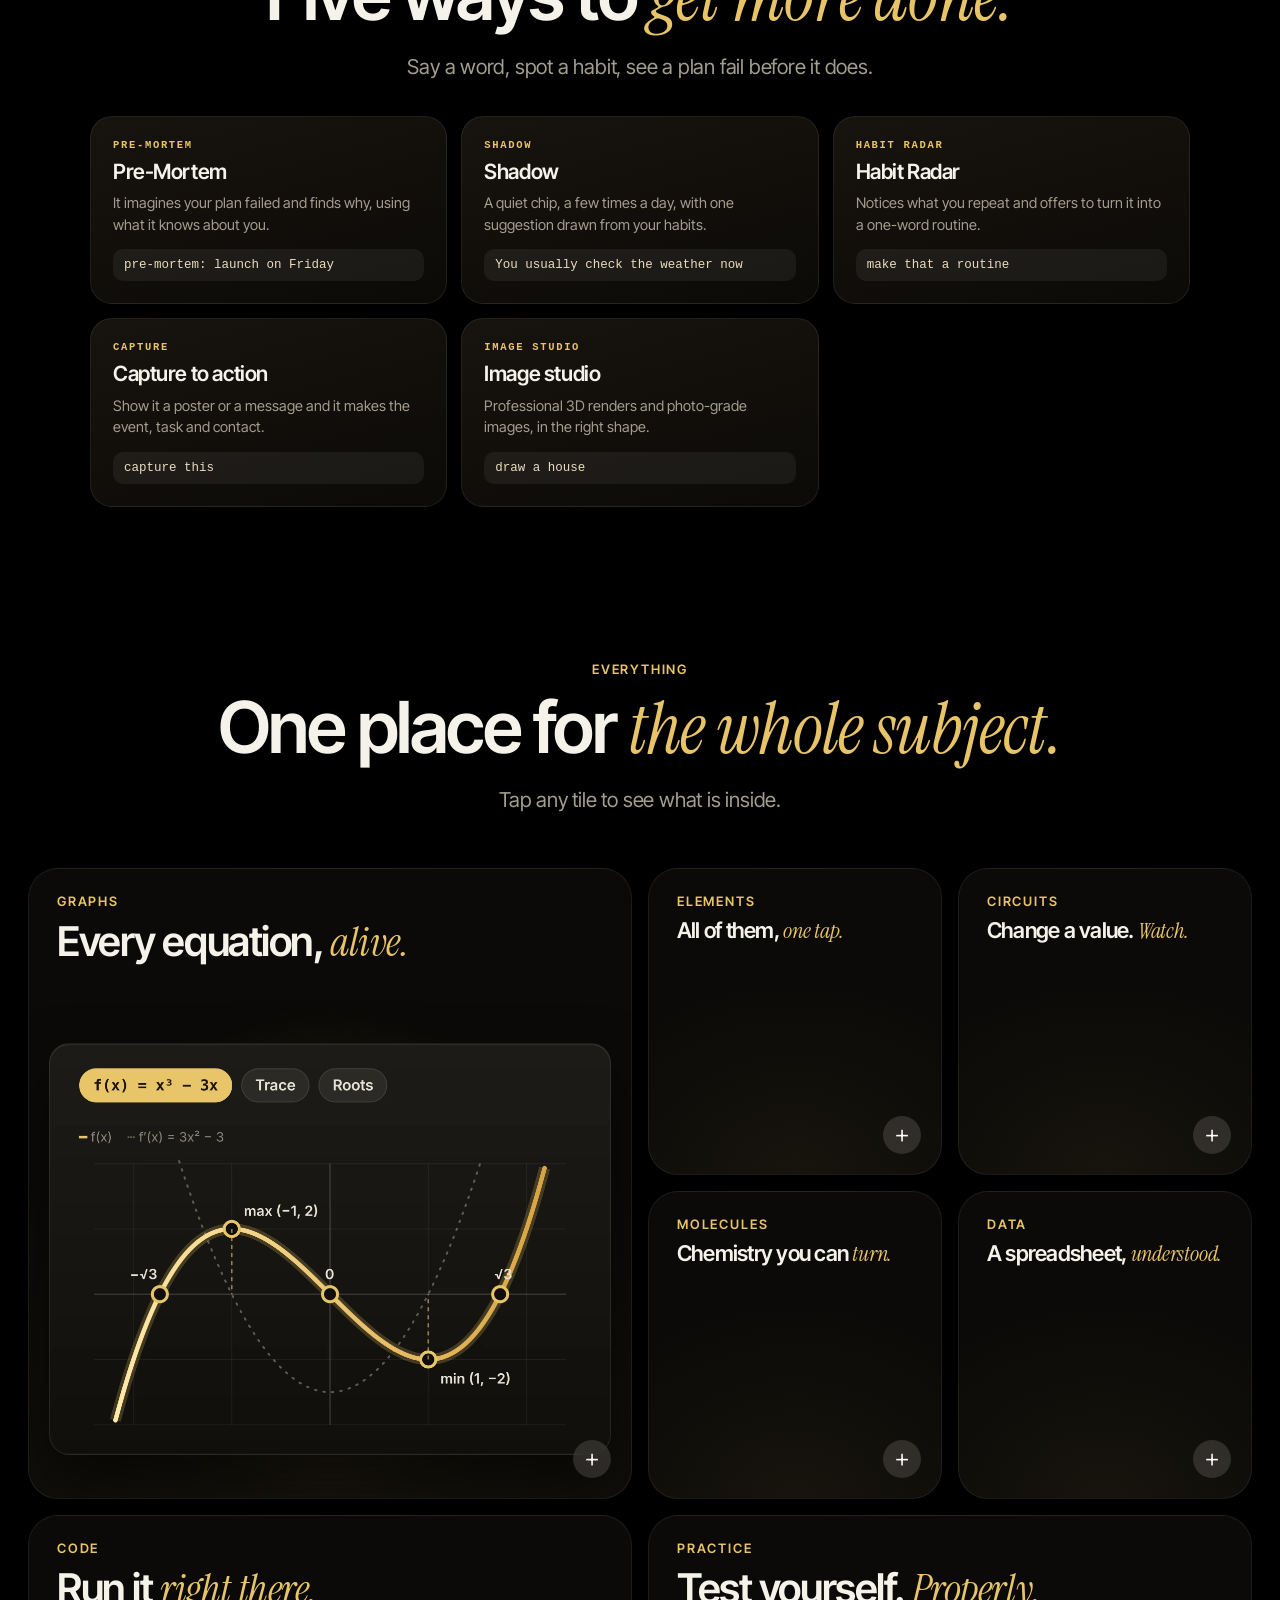
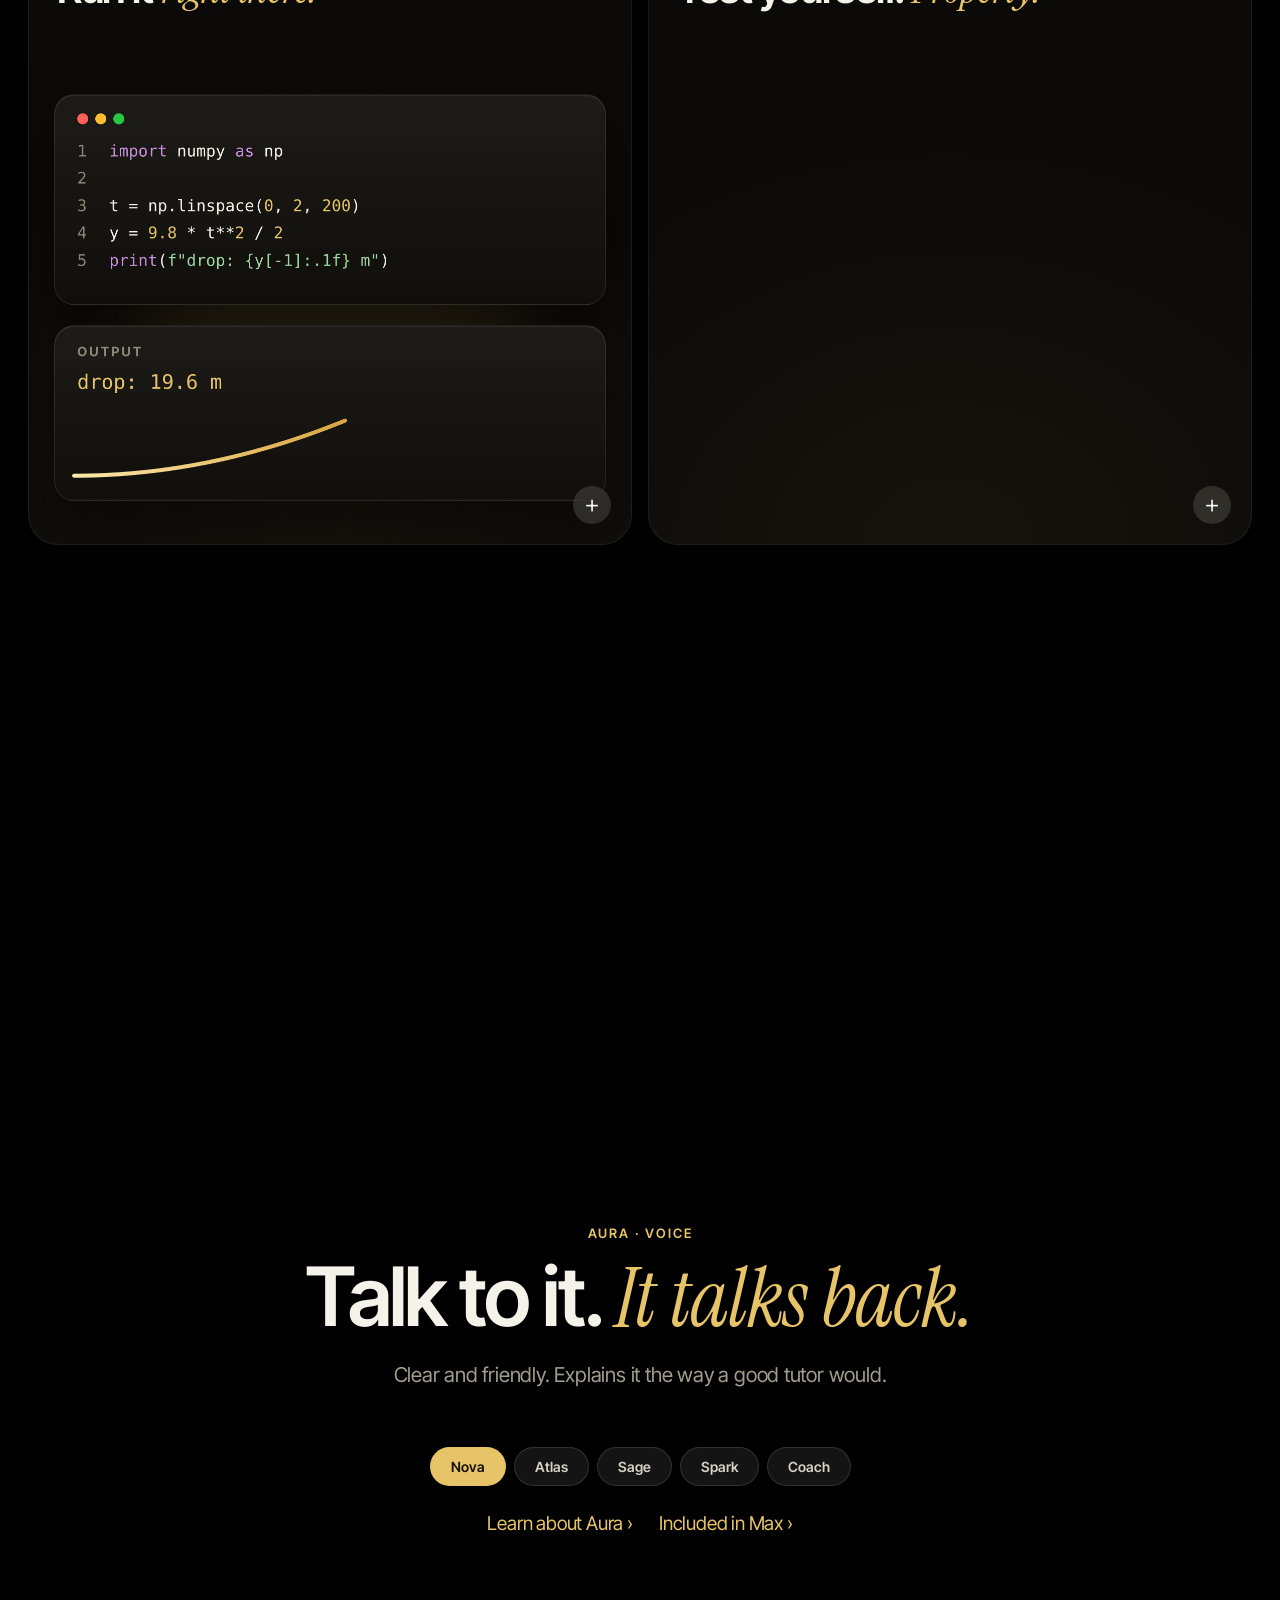
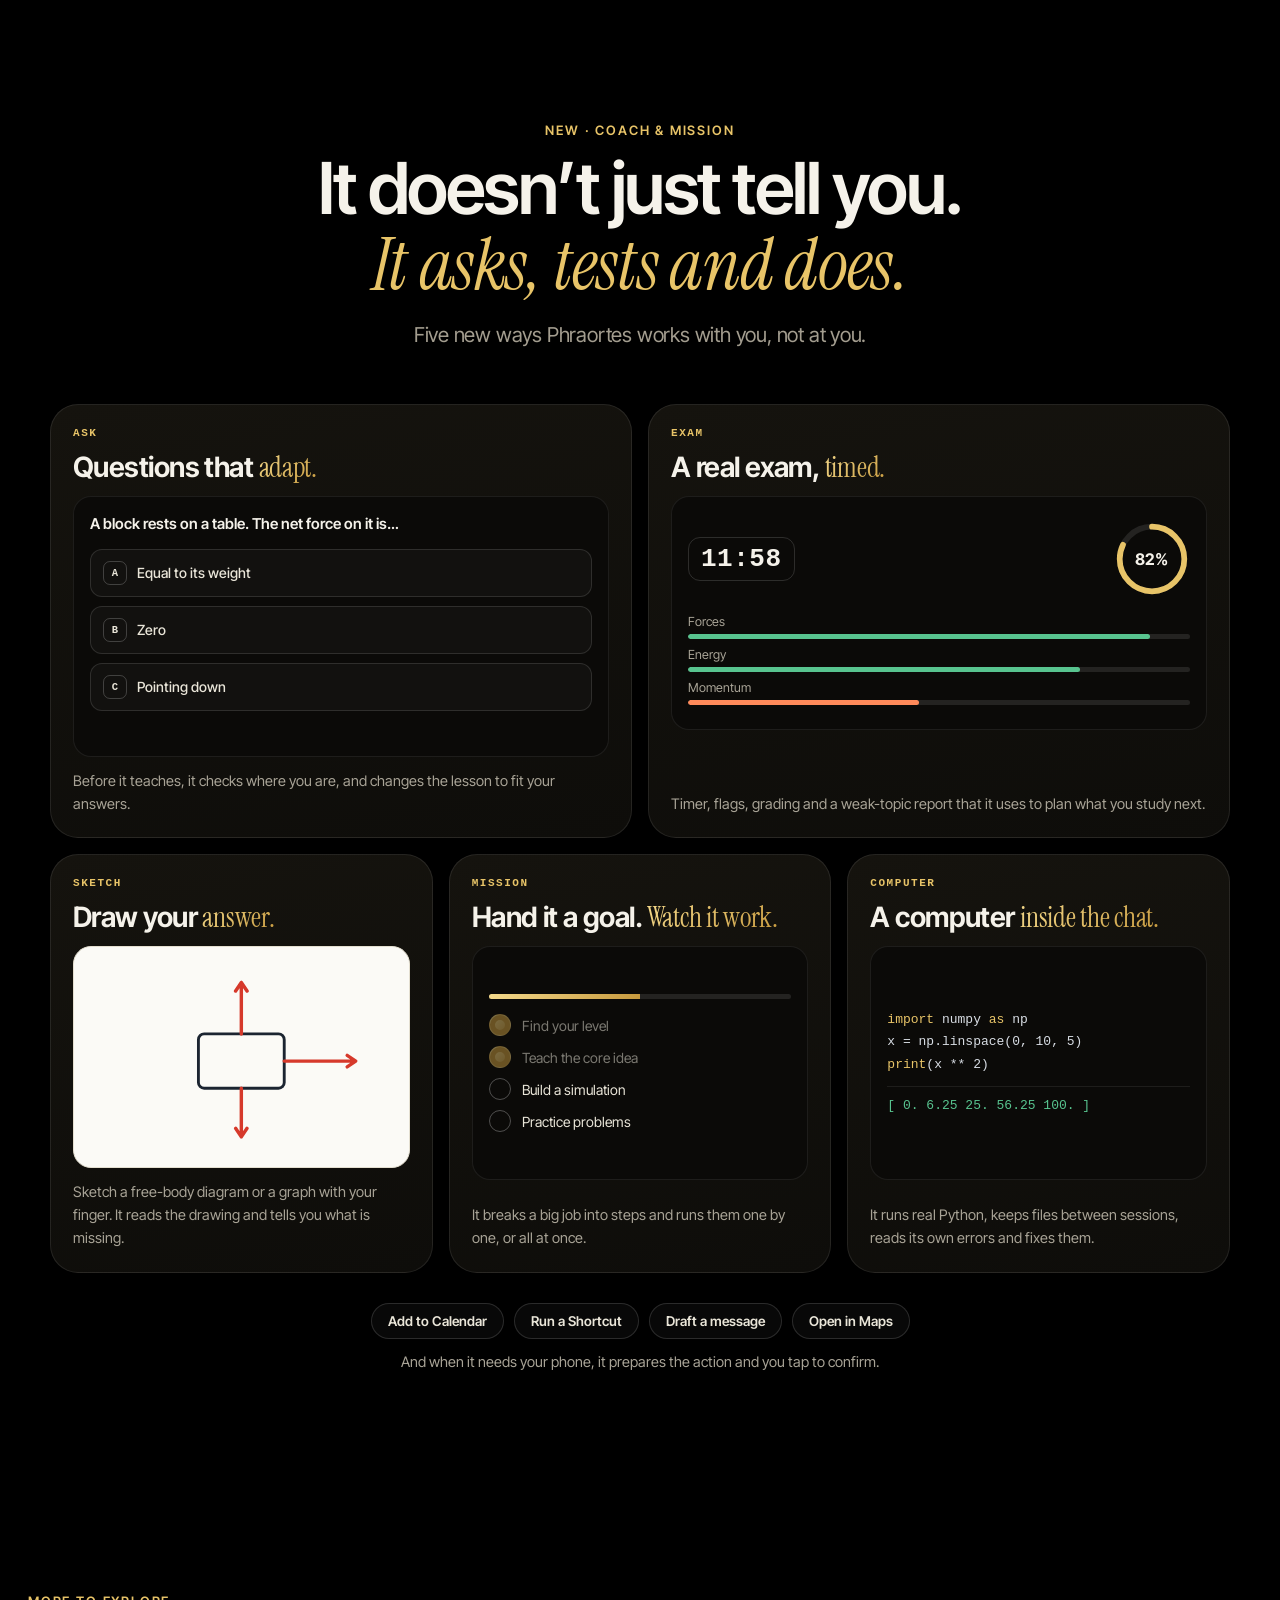
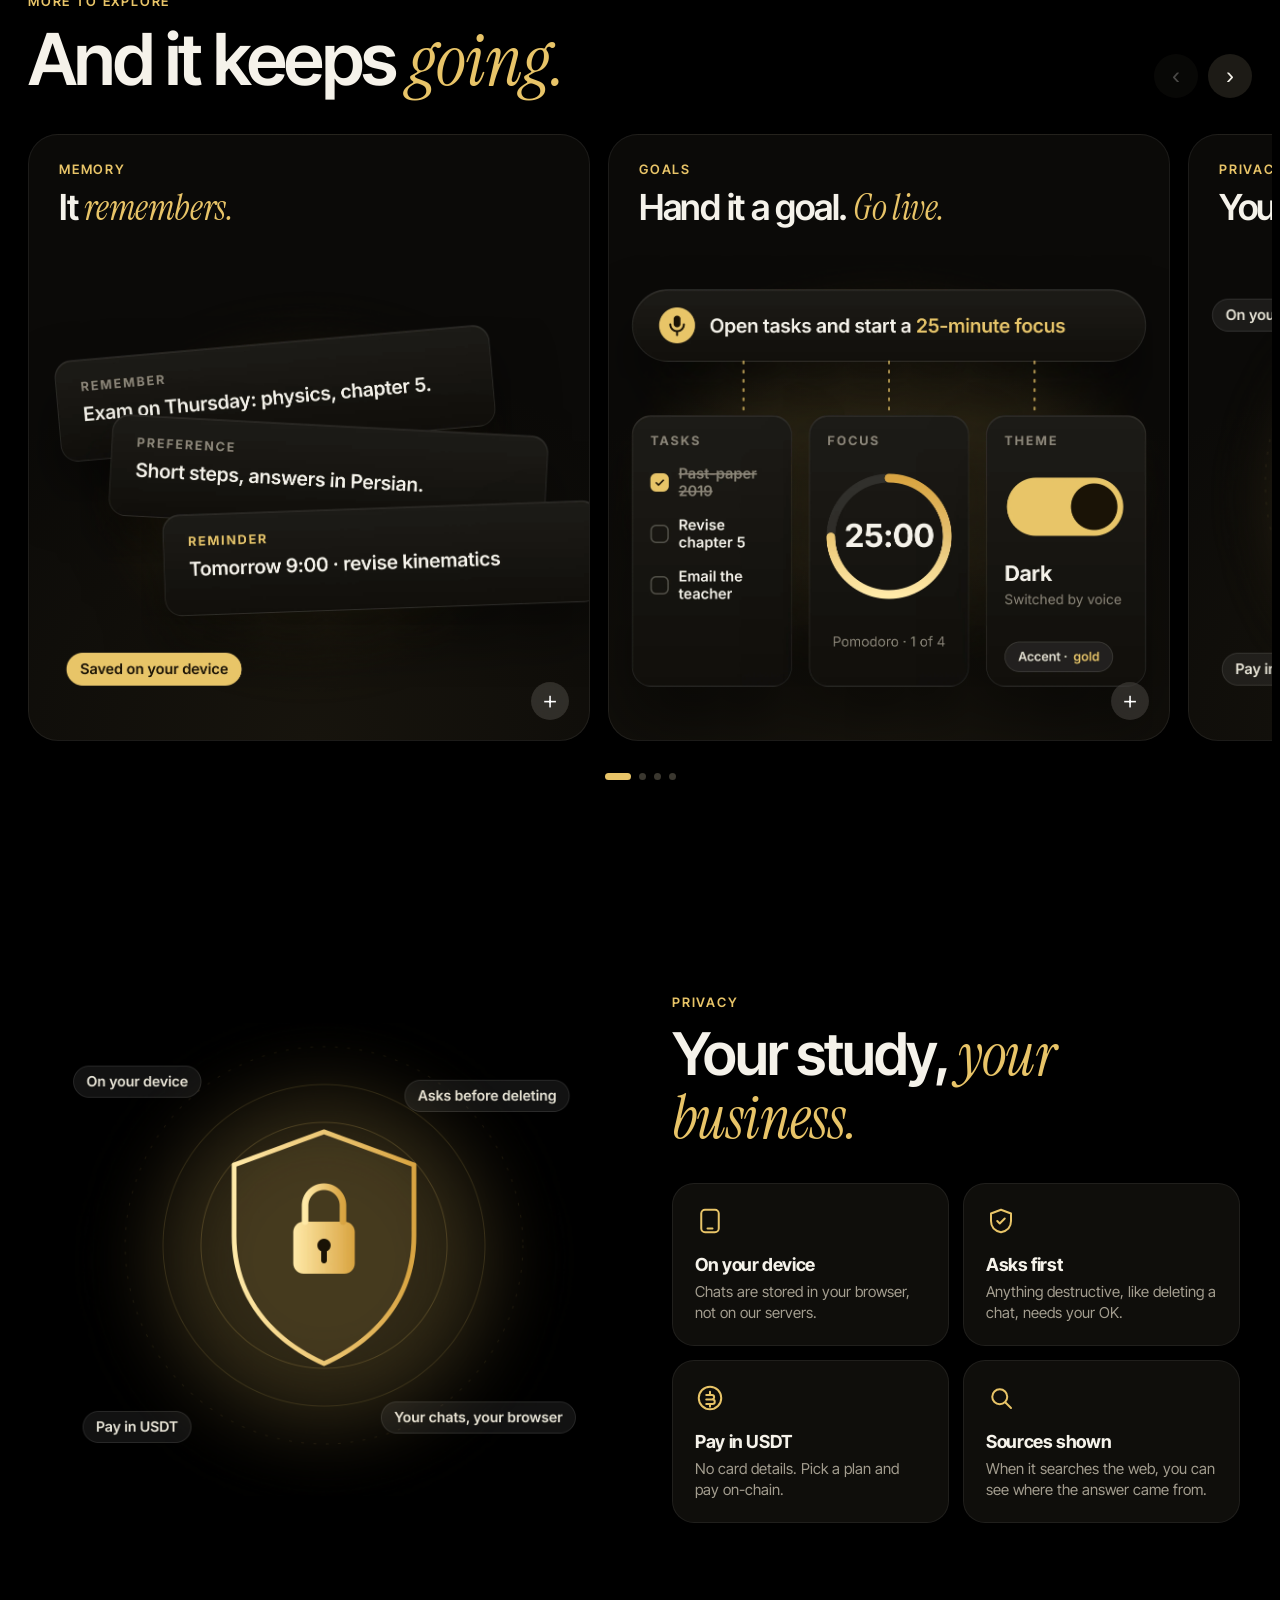
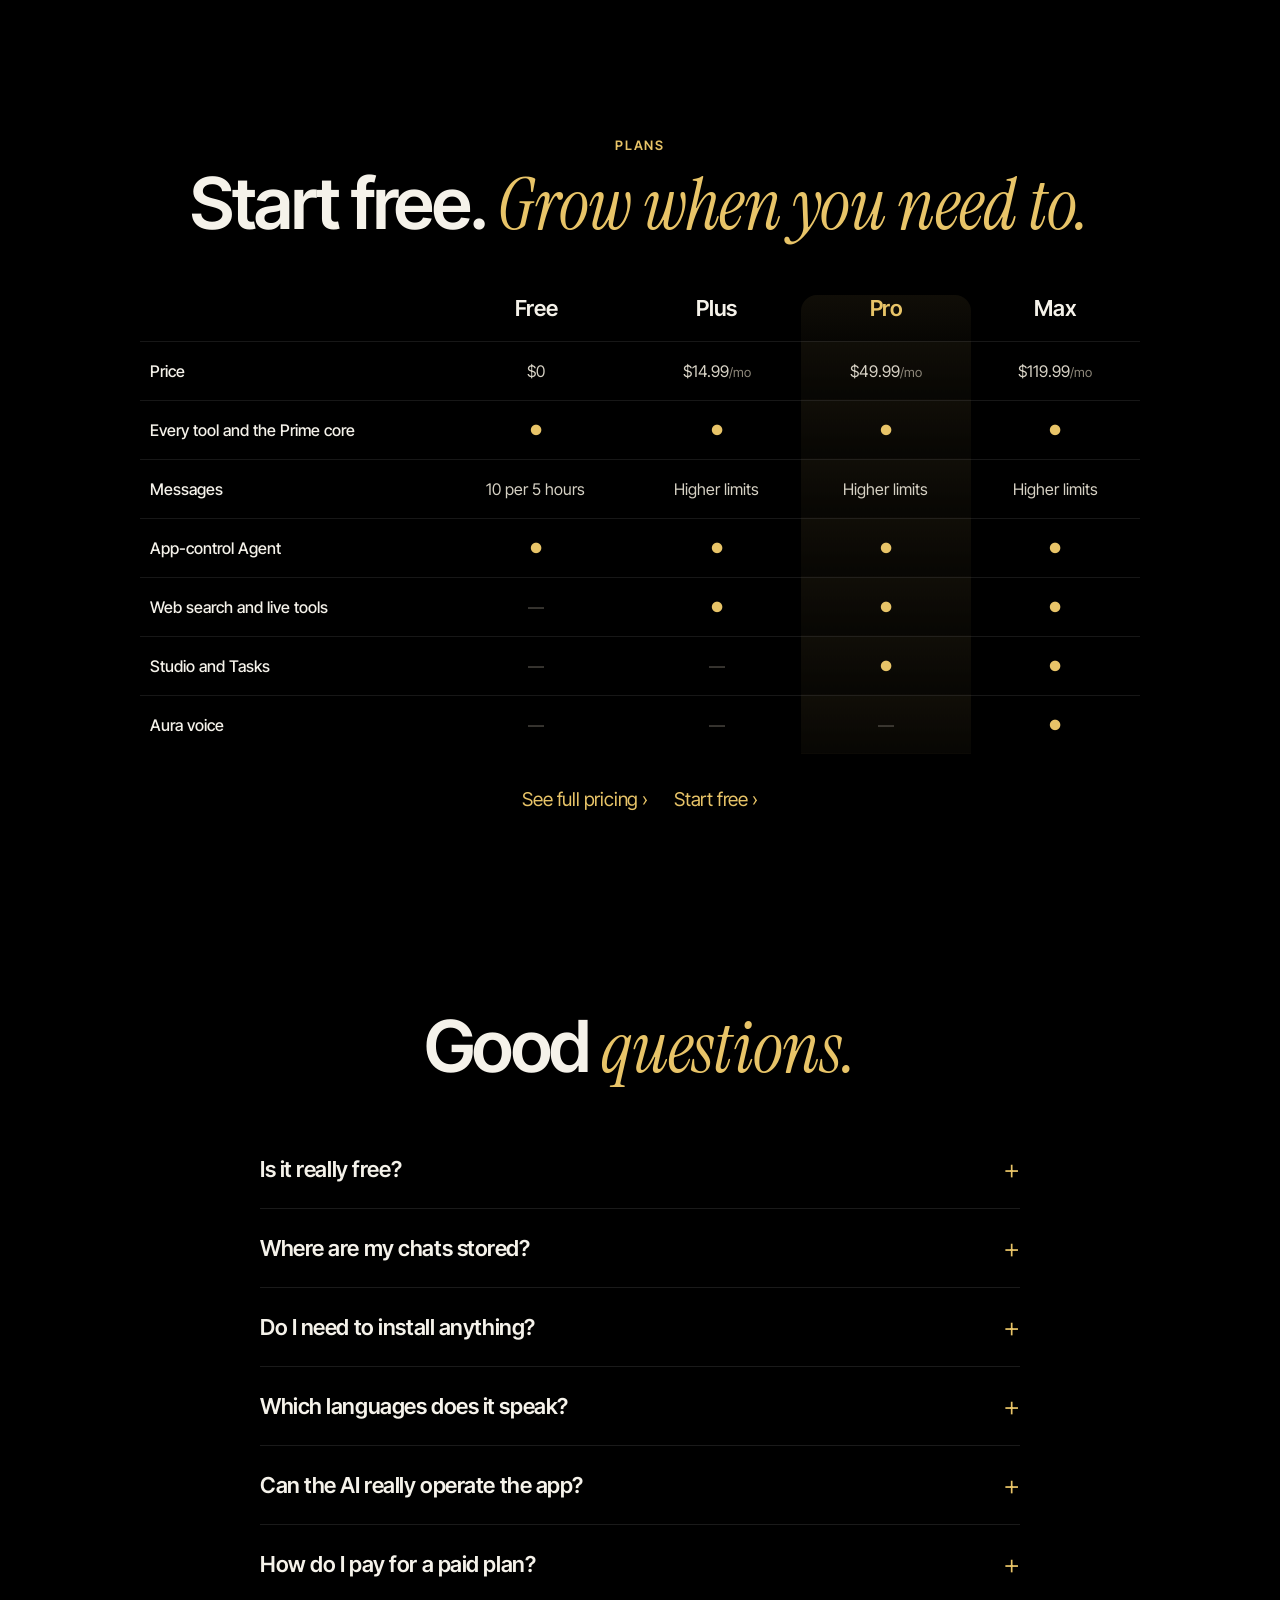
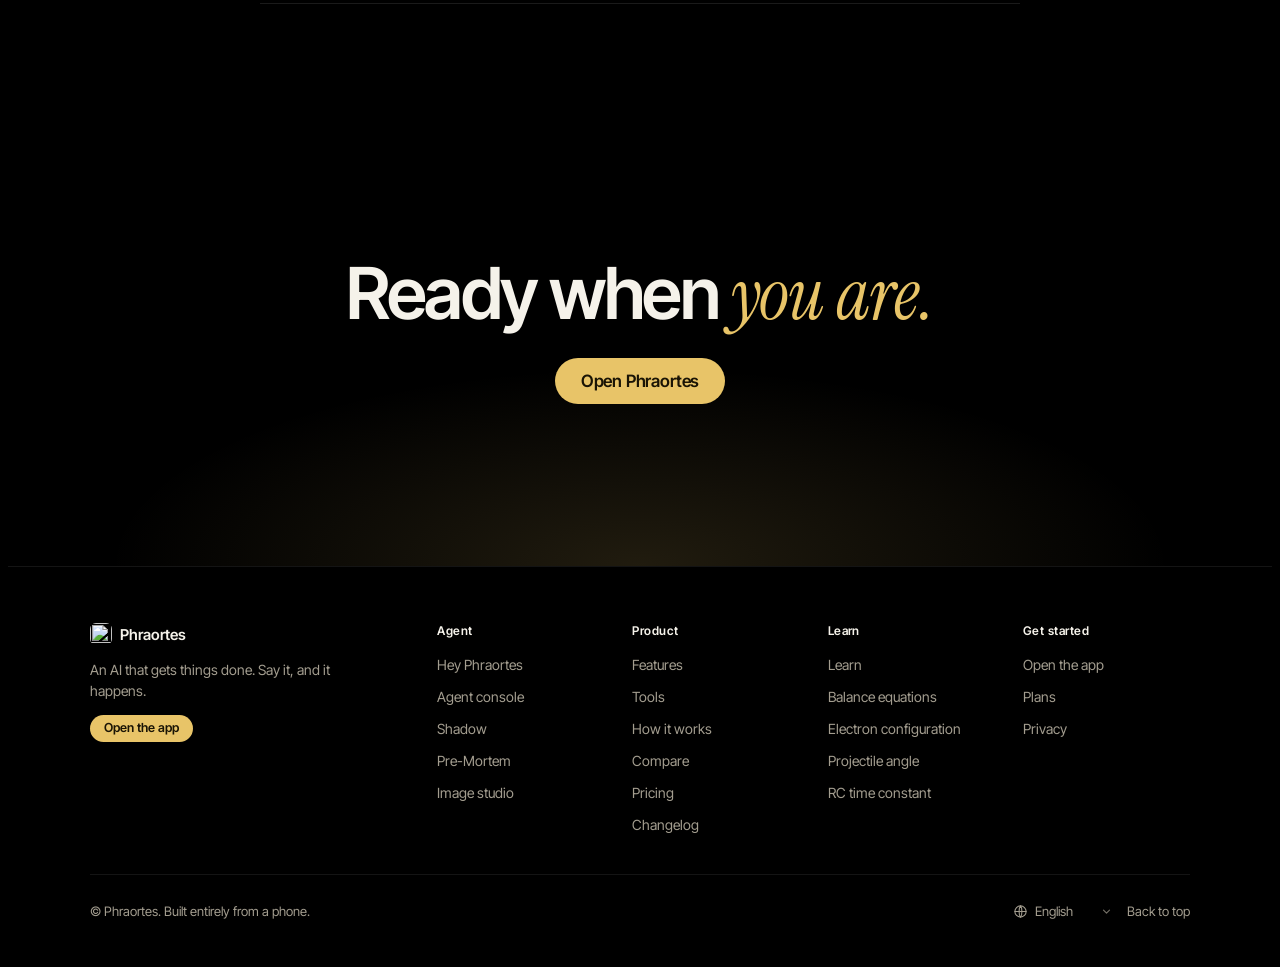
==== commit dd8bd894: "Add files via upload" ====
--- a/index.html
+++ b/index.html
@@ -40,7 +40,7 @@
 <section class="rev"><p id="rev">Phraortes is not a chatbot that answers and leaves. It reasons step by step, builds the thing you can touch, talks to you out loud, and then operates the whole app for you.</p></section>
 <section class="ag-s" id="agent"><div class="ag-w"><div class="ag-t rv"><p class="ey">Agent</p><h2>It doesn’t just answer.<br><em>It gets things done.</em></h2><p class="sub" style="margin-left:0">Tell it what you want in plain words, by typing or by voice. It sets real alarms, draws on a whiteboard, opens tools and answers “Hey Phraortes”, hands-free.</p><div class="lk" style="justify-content:flex-start;margin-top:18px"><a href="agent.html">See everything the agent does</a></div><div class="cmds" id="cmds"><button data-c="tasks">Open tasks</button><button data-c="light">Switch theme</button><button data-c="chat">New chat</button><button data-c="focus">Start a 25-minute focus</button><button data-c="close">Close everything</button></div></div>
 <div class="ph rv"><div class="scr" id="scr"><div class="sb"><b>Prime</b><span>⚡</span></div><div class="msgs" id="msgs"></div><div class="sh" id="sh-tasks"><p>Tasks</p><div class="tk done"><i></i>Past-paper 2019</div><div class="tk"><i></i>Revise chapter 5</div><div class="tk"><i></i>Email the teacher</div></div><div class="sh" id="sh-focus"><p>Focus</p><div class="rg"><svg viewBox="0 0 120 120"><circle cx="60" cy="60" r="50" /><circle id="rgp" cx="60" cy="60" r="50" /></svg><b id="rgt">25:00</b></div></div><div class="bar"><span id="typed">Message Phraortes</span><em>↑</em></div></div></div></div></section>
-<section class="spx" id="powers" aria-label="New agent powers"><div class="ft rv"><p class="ey">New in the Agent</p><h2>Six ways to <em>get more done.</em></h2><p class="sub">Say a word, spot a habit, see a plan fail before it does.</p></div><div class="spx-g"><a class="spx-c rv" href="agent.html#keys"><span class="k">KEYS</span><h3>Keys</h3><p>One word runs any task. Attach anything to a codeword and say it.</p><code>lockdown → dark mode, timer 25 min</code></a><a class="spx-c rv" href="agent.html#premortem"><span class="k">PRE-MORTEM</span><h3>Pre-Mortem</h3><p>It imagines your plan failed and finds why, using what it knows about you.</p><code>pre-mortem: launch on Friday</code></a><a class="spx-c rv" href="agent.html#shadow"><span class="k">SHADOW</span><h3>Shadow</h3><p>A quiet chip, a few times a day, with one suggestion drawn from your habits.</p><code>You usually check the weather now</code></a><a class="spx-c rv" href="agent.html#habits"><span class="k">HABIT RADAR</span><h3>Habit Radar</h3><p>Notices what you repeat and offers to turn it into a one-word routine.</p><code>make that a routine</code></a><a class="spx-c rv" href="agent.html#capture"><span class="k">CAPTURE</span><h3>Capture to action</h3><p>Show it a poster or a message and it makes the event, task and contact.</p><code>capture this</code></a><a class="spx-c rv" href="agent.html#imagine"><span class="k">IMAGE STUDIO</span><h3>Image studio</h3><p>Professional 3D renders and photo-grade images, in the right shape.</p><code>draw a house</code></a></div></section>
+<section class="spx" id="powers" aria-label="New agent powers"><div class="ft rv"><p class="ey">New in the Agent</p><h2>Five ways to <em>get more done.</em></h2><p class="sub">Say a word, spot a habit, see a plan fail before it does.</p></div><div class="spx-g"><a class="spx-c rv" href="agent.html#premortem"><span class="k">PRE-MORTEM</span><h3>Pre-Mortem</h3><p>It imagines your plan failed and finds why, using what it knows about you.</p><code>pre-mortem: launch on Friday</code></a><a class="spx-c rv" href="agent.html#shadow"><span class="k">SHADOW</span><h3>Shadow</h3><p>A quiet chip, a few times a day, with one suggestion drawn from your habits.</p><code>You usually check the weather now</code></a><a class="spx-c rv" href="agent.html#habits"><span class="k">HABIT RADAR</span><h3>Habit Radar</h3><p>Notices what you repeat and offers to turn it into a one-word routine.</p><code>make that a routine</code></a><a class="spx-c rv" href="agent.html#capture"><span class="k">CAPTURE</span><h3>Capture to action</h3><p>Show it a poster or a message and it makes the event, task and contact.</p><code>capture this</code></a><a class="spx-c rv" href="agent.html#imagine"><span class="k">IMAGE STUDIO</span><h3>Image studio</h3><p>Professional 3D renders and photo-grade images, in the right shape.</p><code>draw a house</code></a></div></section>
 <section class="bn" id="everything"><div class="ft rv"><p class="ey">Everything</p><h2>One place for <em>the whole subject.</em></h2><p class="sub">Tap any tile to see what is inside.</p></div><div class="bento"><article class="bt t-big rv" data-m="graph" tabindex="0" role="button" aria-label="Graphs: learn more"><p class="ey">Graphs</p><h3>Every equation, <em>alive.</em></h3><div class="bi"><img src="p-graph.webp" alt="Graphs" width="2400" height="2000" loading=lazy decoding=async ></div><span class="pl" aria-hidden="true">+</span></article><article class="bt  rv" data-m="periodic" tabindex="0" role="button" aria-label="Elements: learn more"><p class="ey">Elements</p><h3>All of them, <em>one tap.</em></h3><div class="bi"><img src="p-periodic.webp" alt="Elements" width="2400" height="2000" loading=lazy decoding=async ></div><span class="pl" aria-hidden="true">+</span></article><article class="bt  rv" data-m="circuit" tabindex="0" role="button" aria-label="Circuits: learn more"><p class="ey">Circuits</p><h3>Change a value. <em>Watch.</em></h3><div class="bi"><img src="p-circuit.webp" alt="Circuits" width="2400" height="2000" loading=lazy decoding=async ></div><span class="pl" aria-hidden="true">+</span></article><article class="bt  rv" data-m="molecule" tabindex="0" role="button" aria-label="Molecules: learn more"><p class="ey">Molecules</p><h3>Chemistry you can <em>turn.</em></h3><div class="bi"><img src="p-molecule.webp" alt="Molecules" width="2400" height="2000" loading=lazy decoding=async ></div><span class="pl" aria-hidden="true">+</span></article><article class="bt  rv" data-m="data" tabindex="0" role="button" aria-label="Data: learn more"><p class="ey">Data</p><h3>A spreadsheet, <em>understood.</em></h3><div class="bi"><img src="p-data.webp" alt="Data" width="2400" height="2000" loading=lazy decoding=async ></div><span class="pl" aria-hidden="true">+</span></article><article class="bt t-big rv" data-m="code" tabindex="0" role="button" aria-label="Code: learn more"><p class="ey">Code</p><h3>Run it <em>right there.</em></h3><div class="bi"><img src="p-code.webp" alt="Code" width="2400" height="2000" loading=lazy decoding=async ></div><span class="pl" aria-hidden="true">+</span></article><article class="bt t-big rv" data-m="exam" tabindex="0" role="button" aria-label="Practice: learn more"><p class="ey">Practice</p><h3>Test yourself. <em>Properly.</em></h3><div class="bi"><img src="p-exam.webp" alt="Practice" width="2400" height="2000" loading=lazy decoding=async ></div><span class="pl" aria-hidden="true">+</span></article></div></section>
 <section class="vx" id="voice"><canvas id="orb" aria-hidden="true"></canvas><div class="vx-in"><p class="ey rv">Aura · Voice</p><h2 class="rv">Talk to it. <em>It talks back.</em></h2><p class="sub rv" id="vsub">Clear and friendly. Explains it the way a good tutor would.</p><div class="pers rv" id="pers" role="tablist"><button class="on" data-p="Nova" data-h="42" data-s="Clear and friendly. Explains it the way a good tutor would.">Nova</button><button data-p="Atlas" data-h="210" data-s="Calm and precise. Straight to the point, step by step.">Atlas</button><button data-p="Sage" data-h="150" data-s="Patient and thoughtful. Takes the time to make it click.">Sage</button><button data-p="Spark" data-h="320" data-s="Quick and playful. Keeps it light and moving.">Spark</button><button data-p="Coach" data-h="12" data-s="Keeps you on track until the problem is finished.">Coach</button></div><p class="lk rv"><a href="features.html#voice">Learn about Aura</a><a href="pricing.html">Included in Max</a></p></div></section>
 <section class="cx" id="coach"><div class="ft rv"><p class="ey">New · Coach &amp; Mission</p><h2>It doesn’t just tell you.<br><em>It asks, tests and does.</em></h2><p class="sub">Five new ways Phraortes works with you, not at you.</p></div>
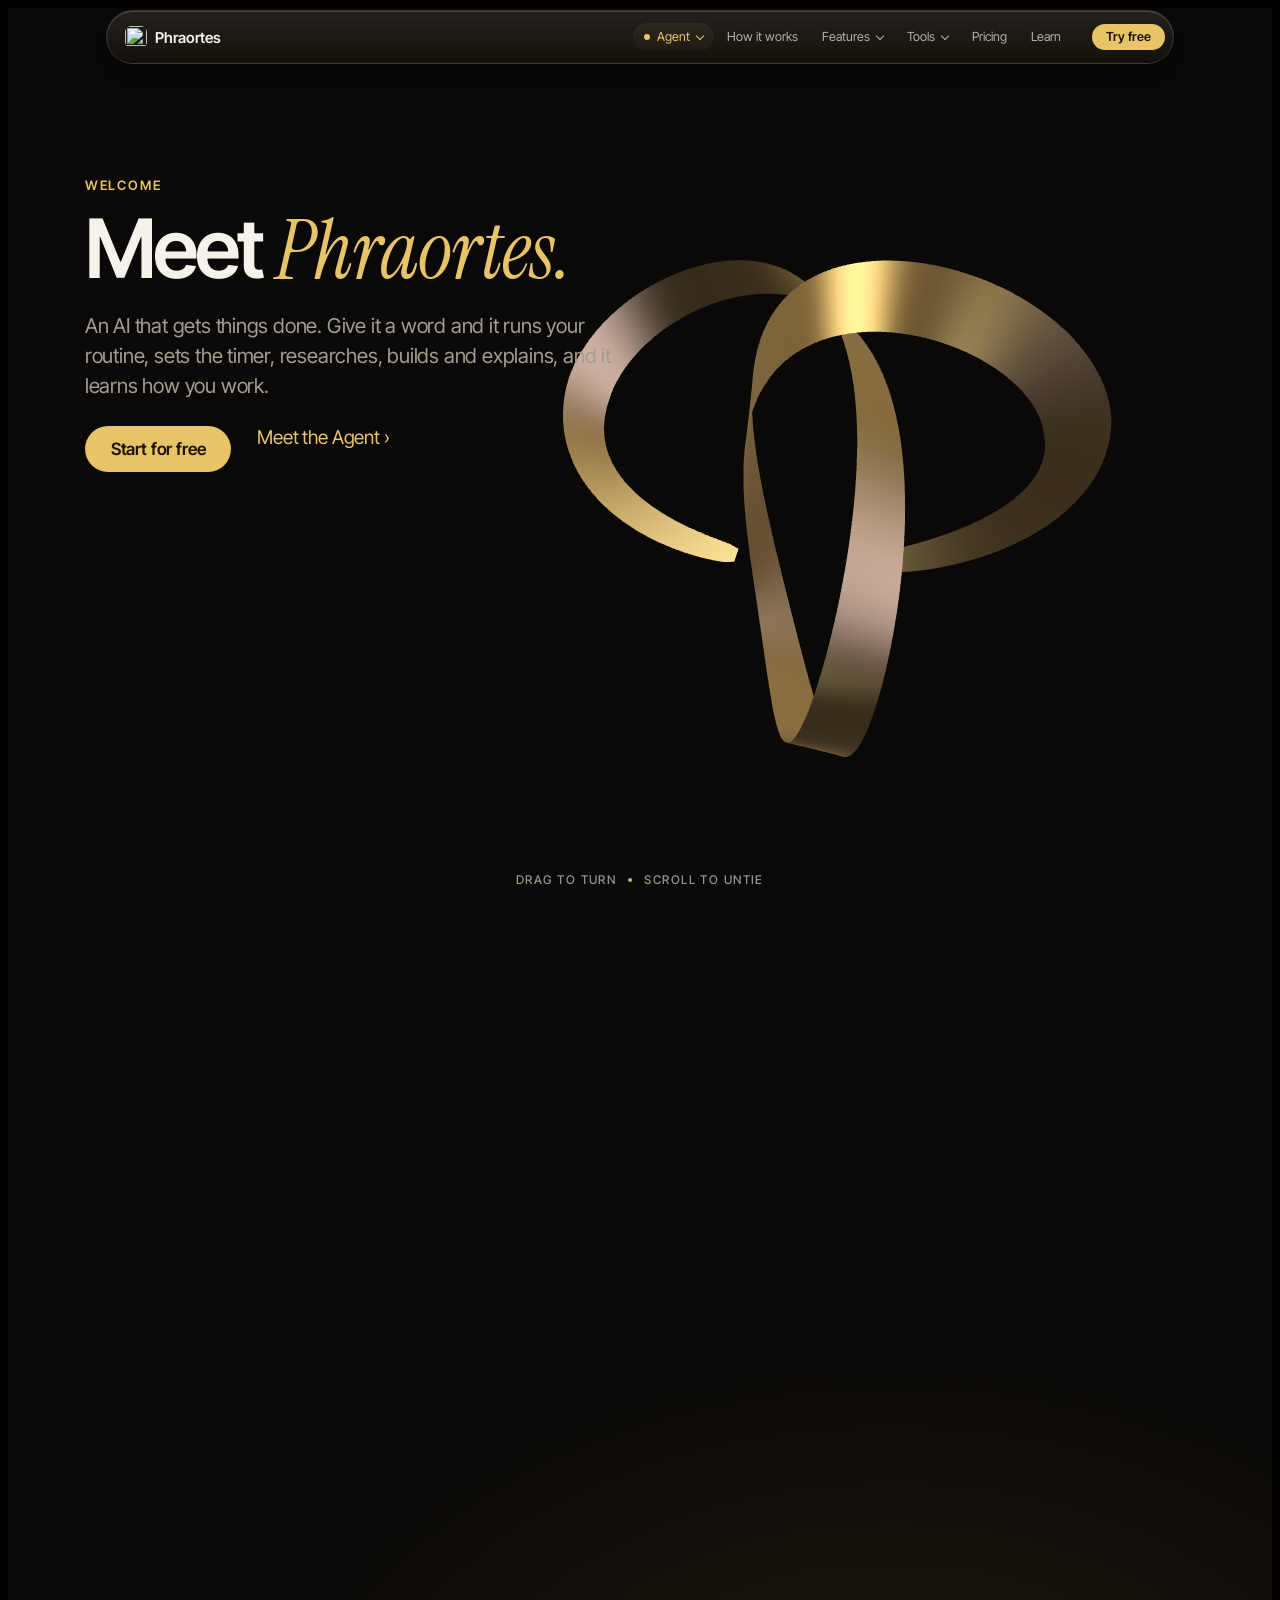
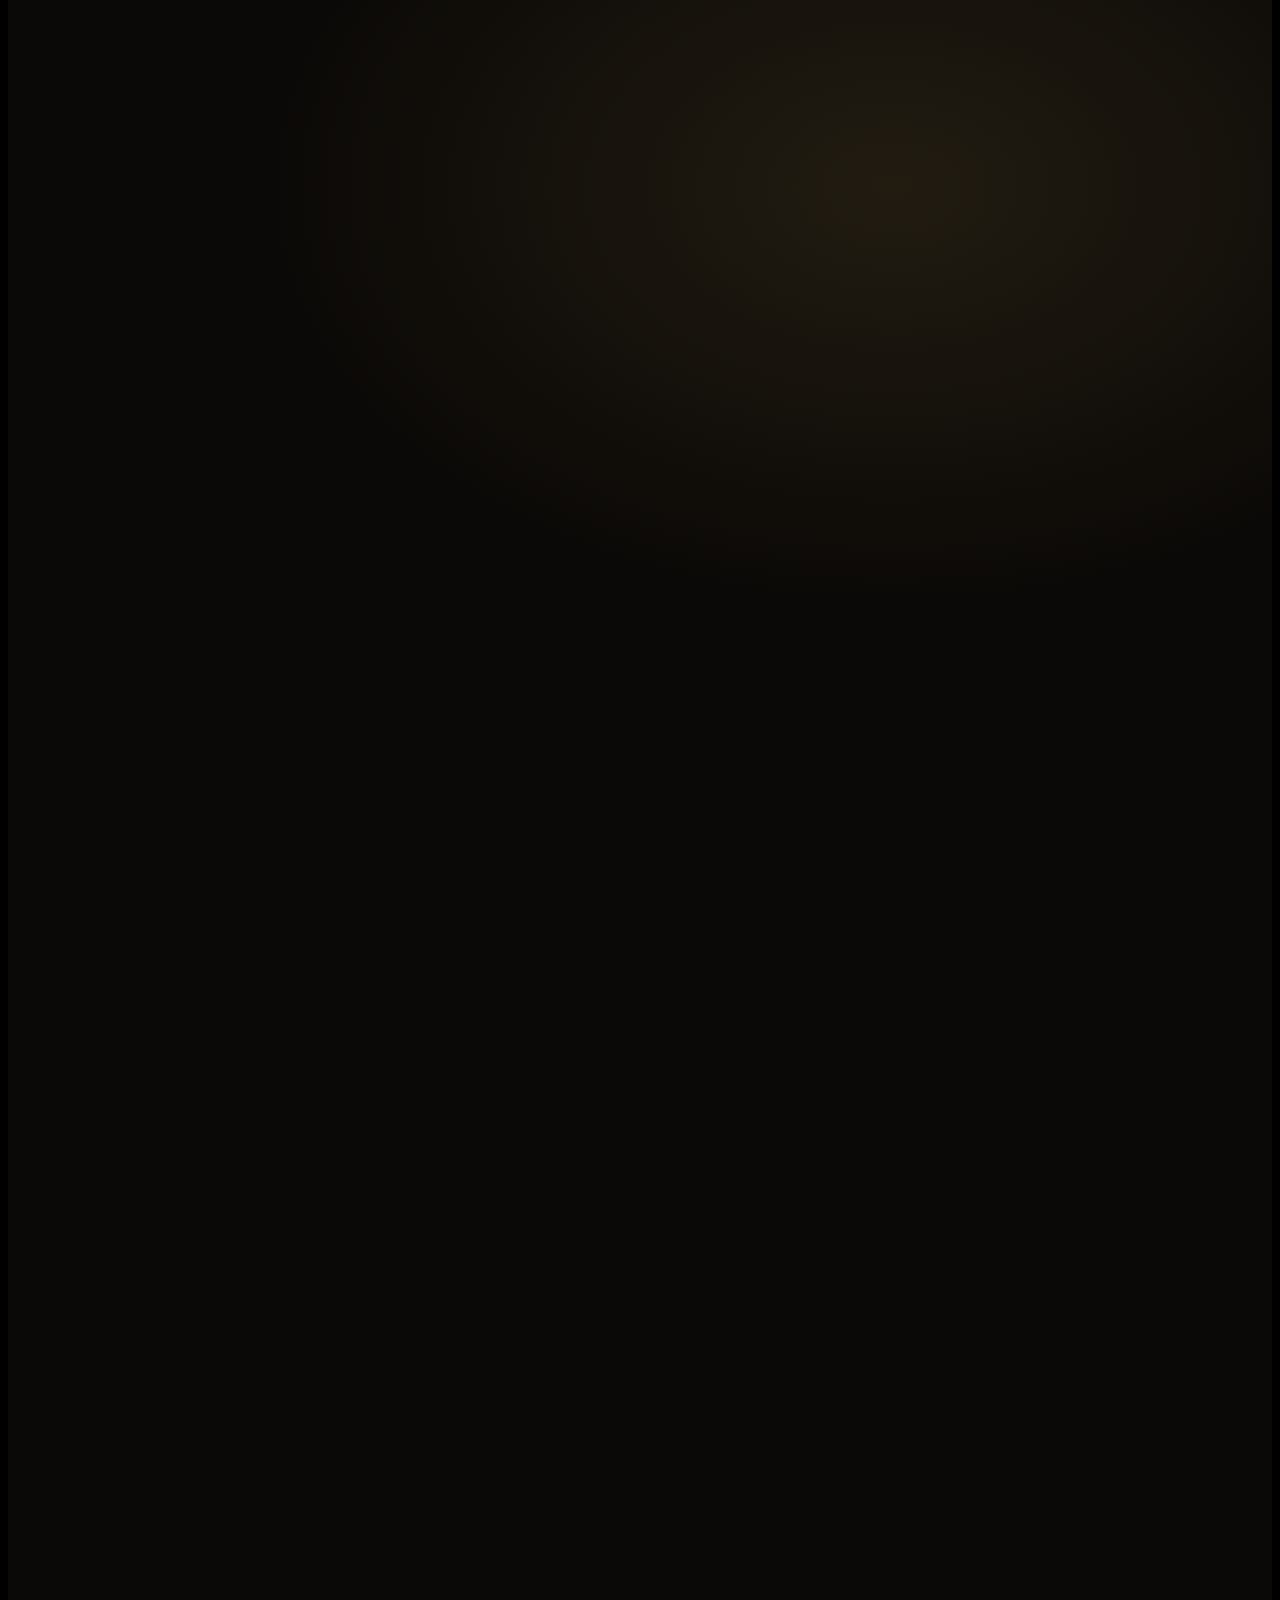
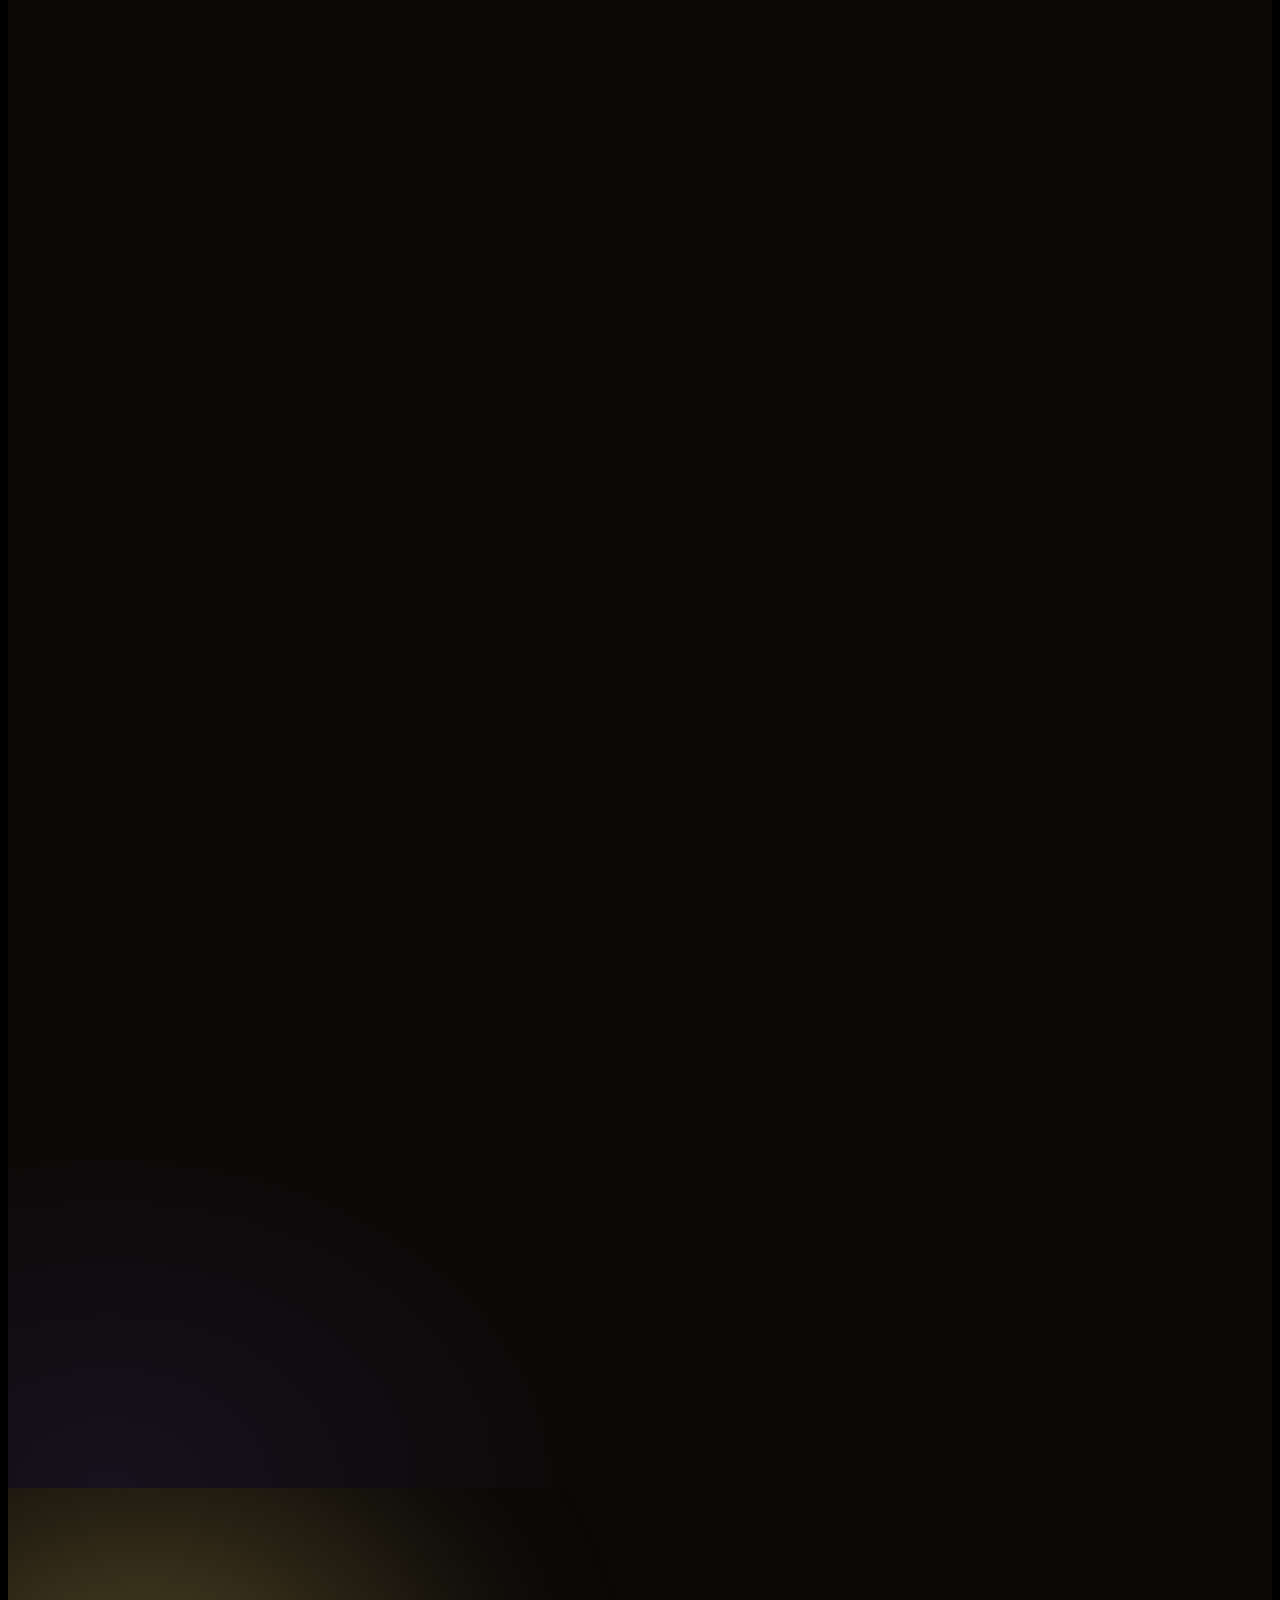
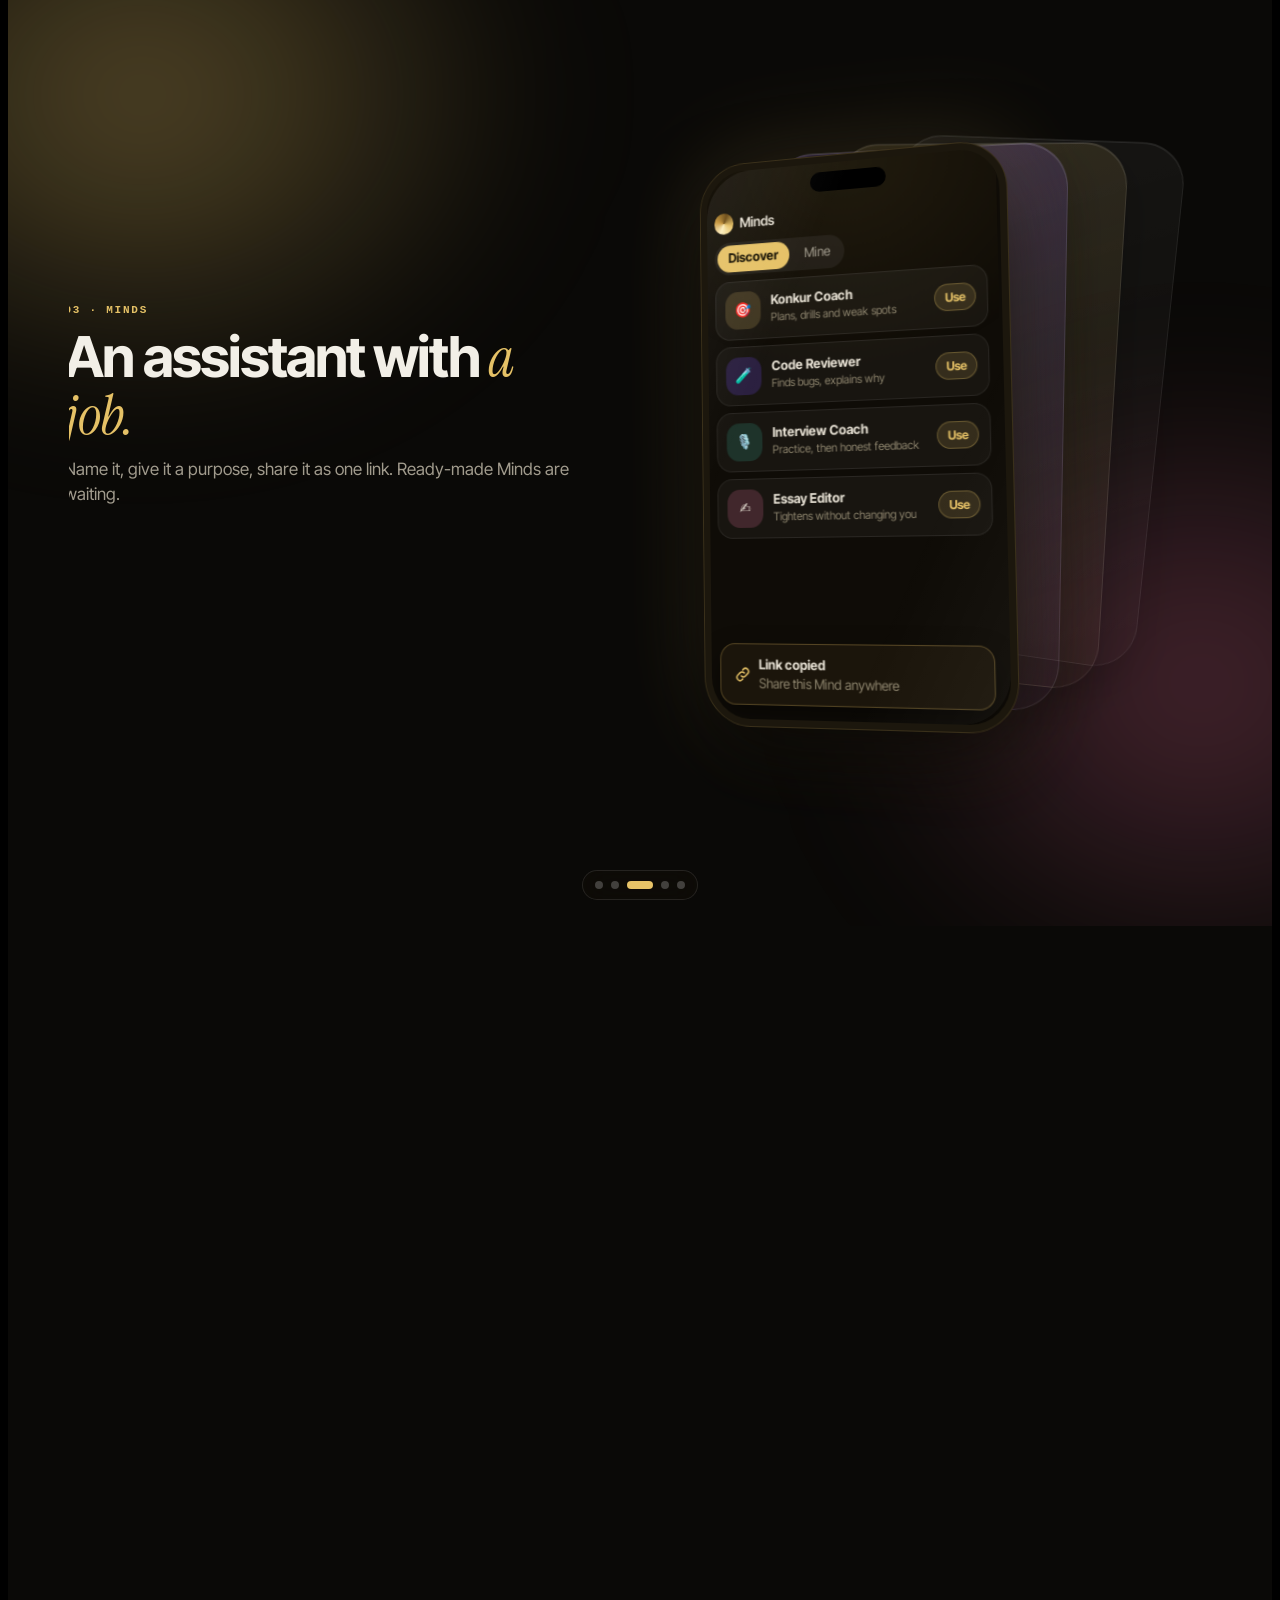
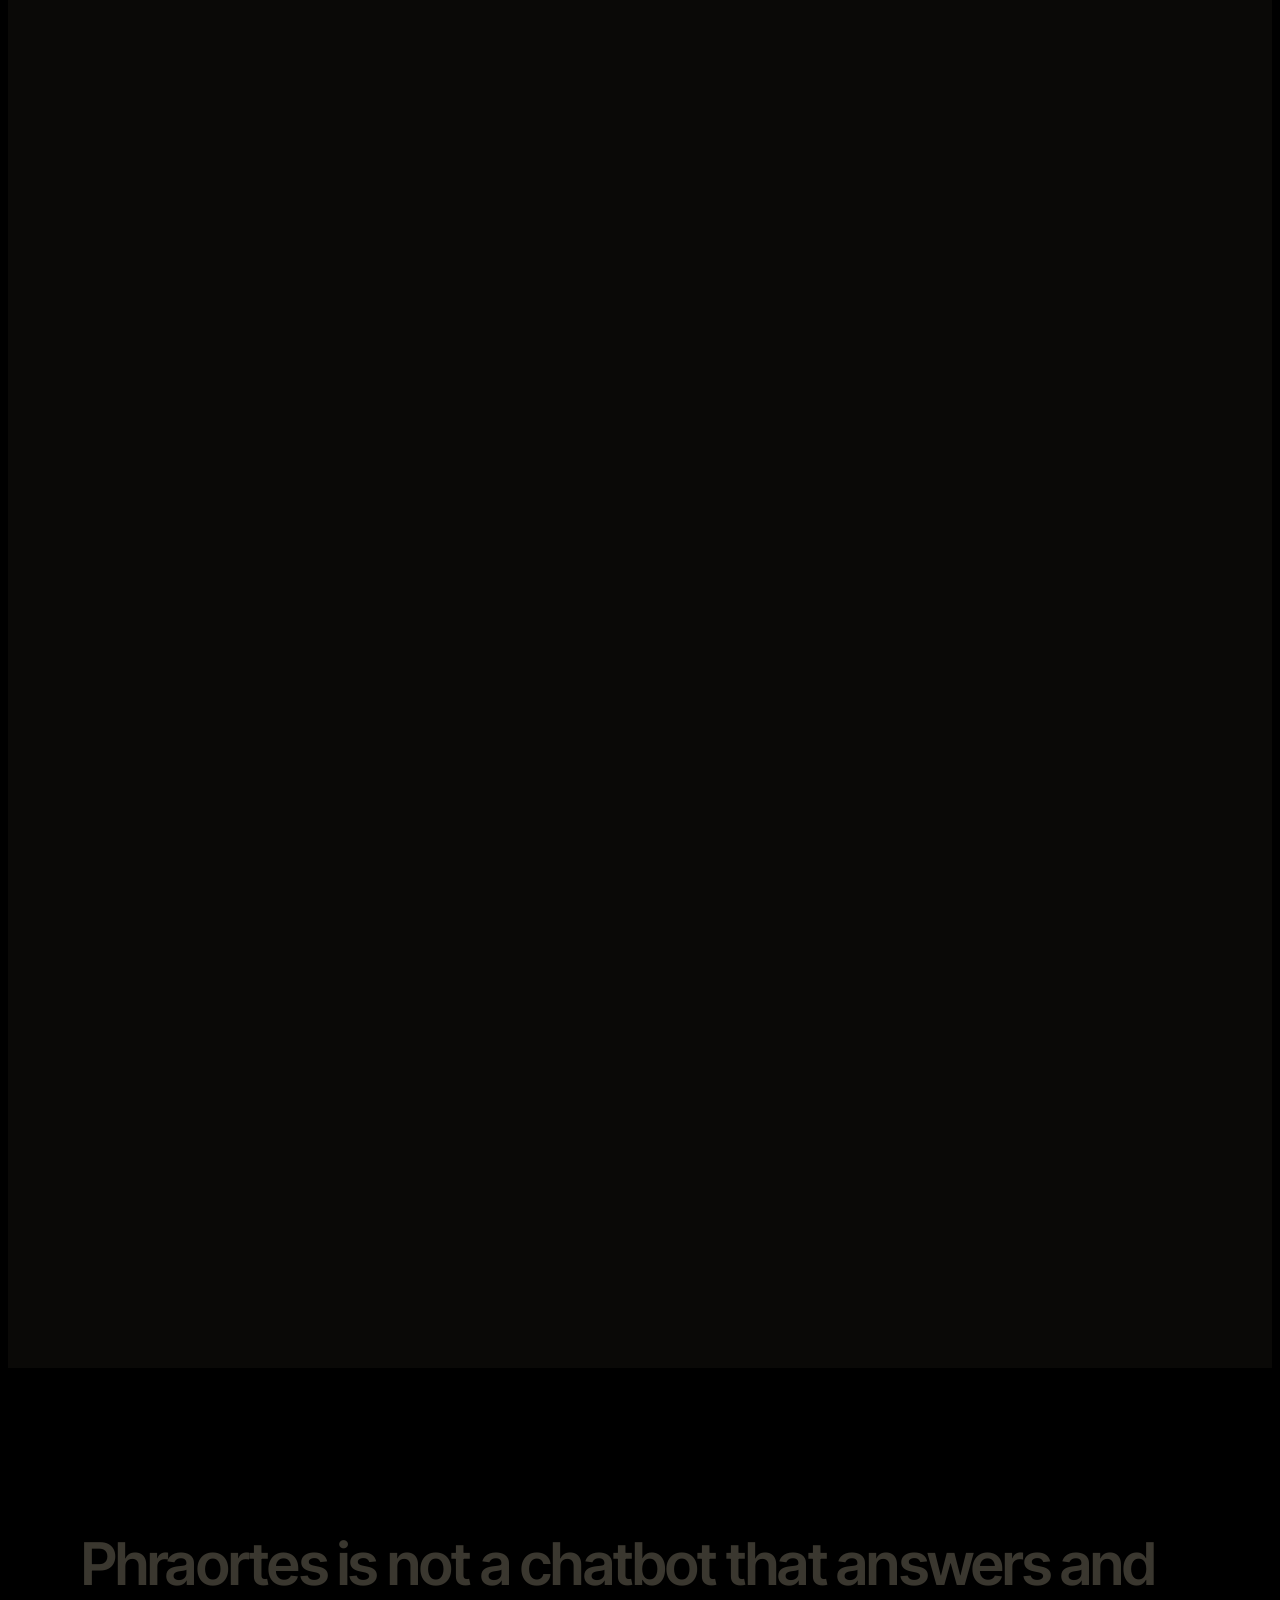
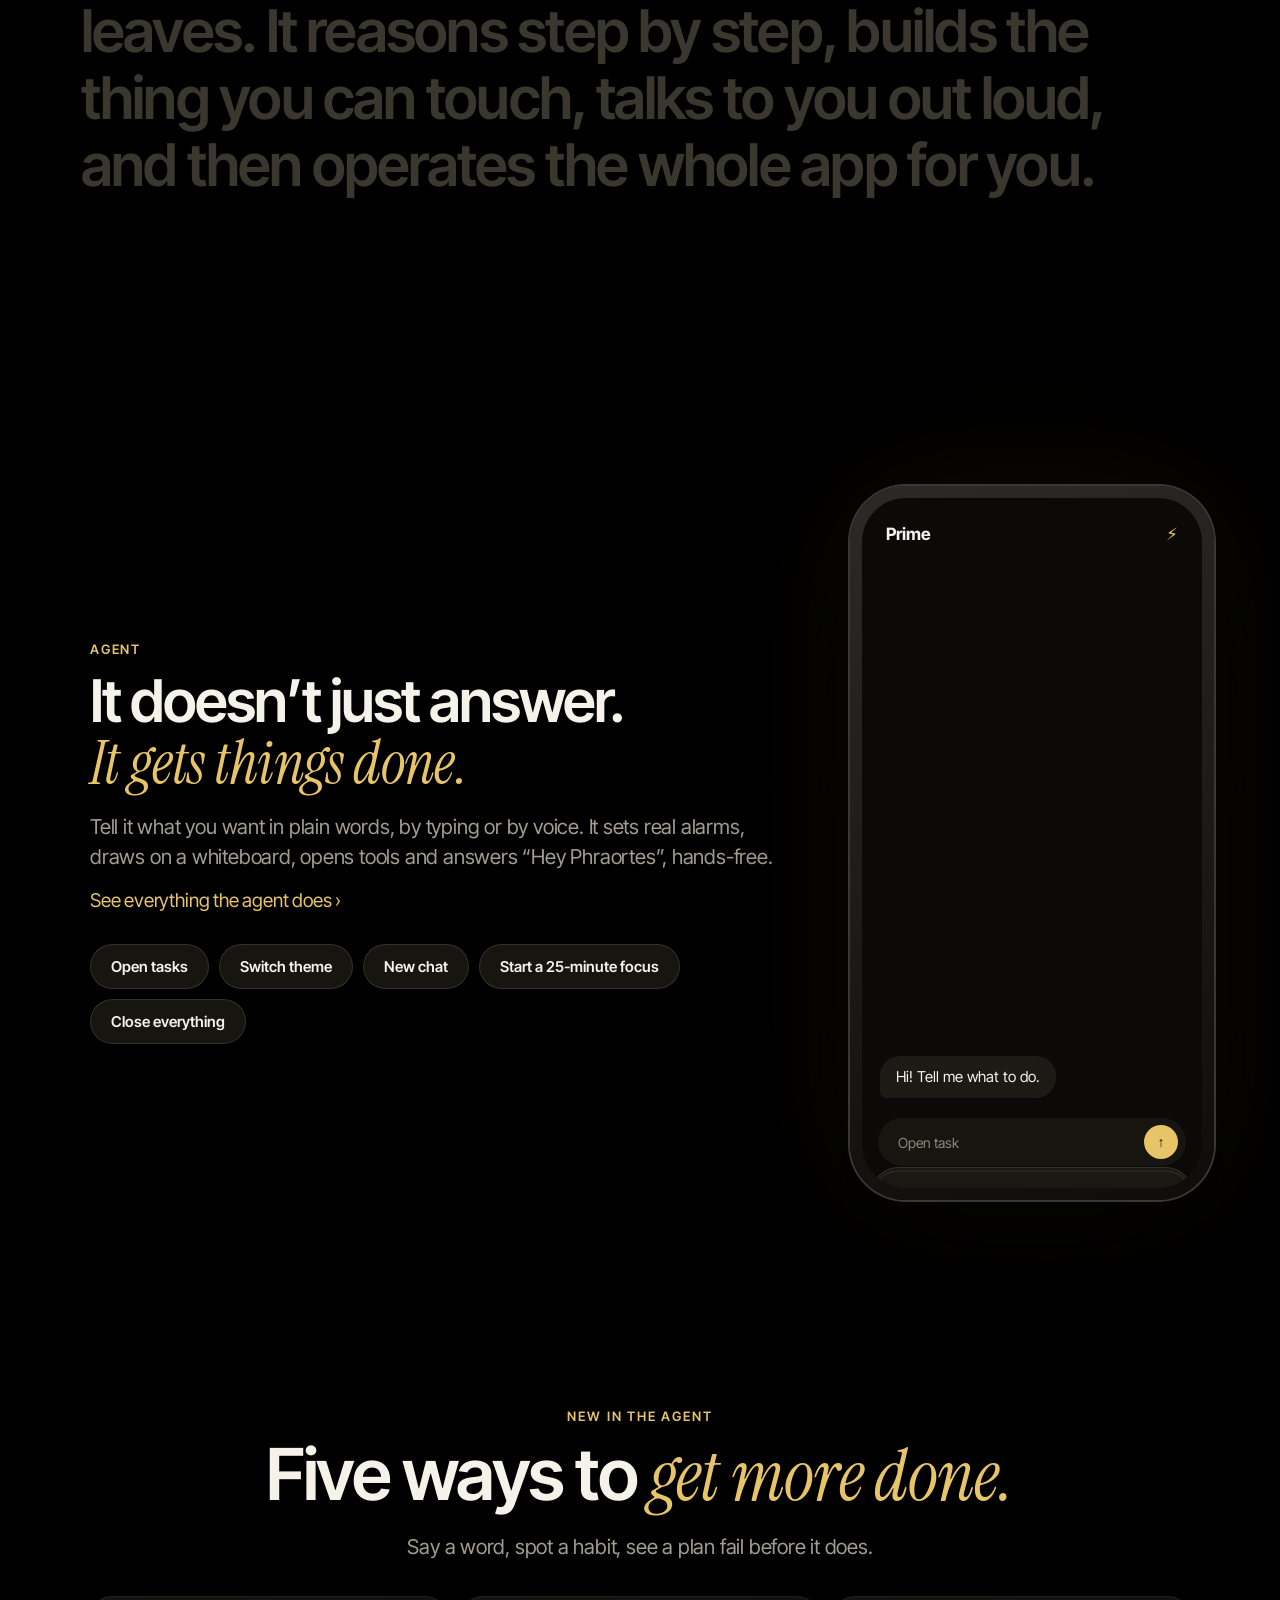
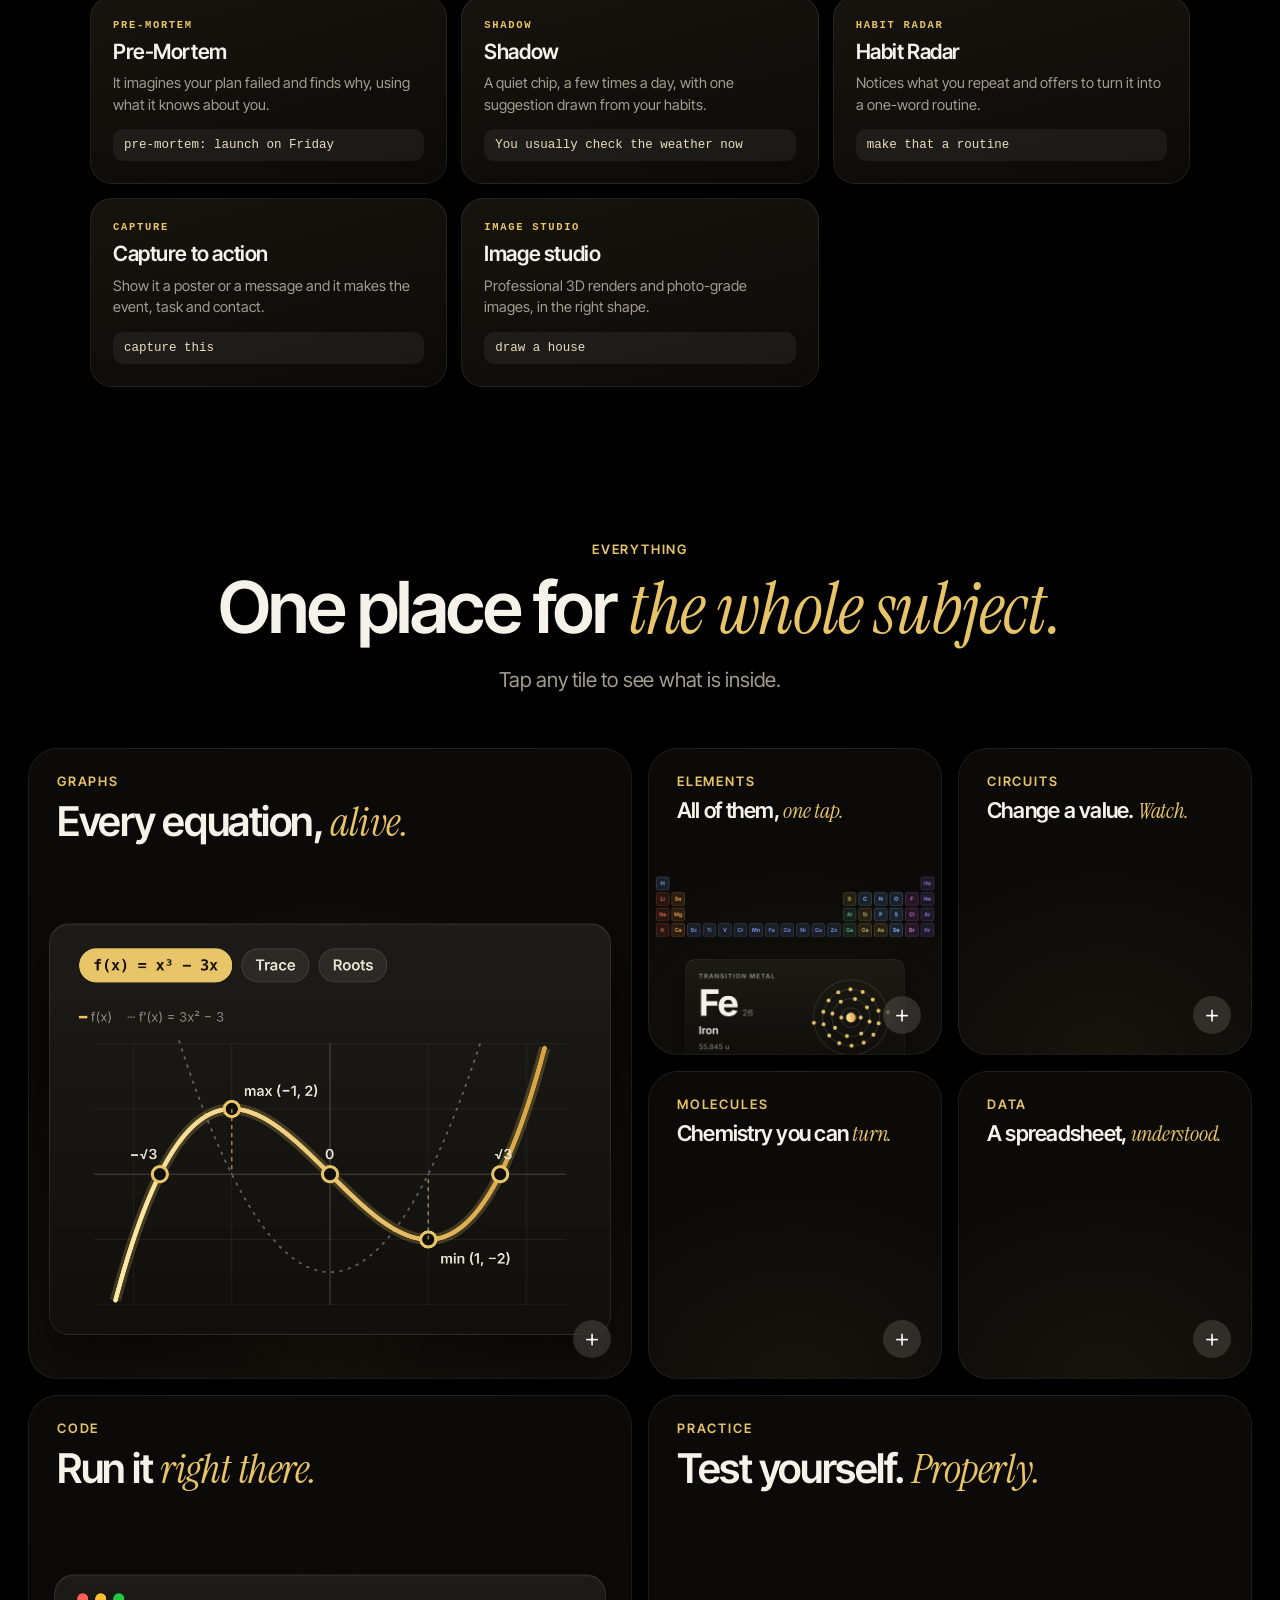
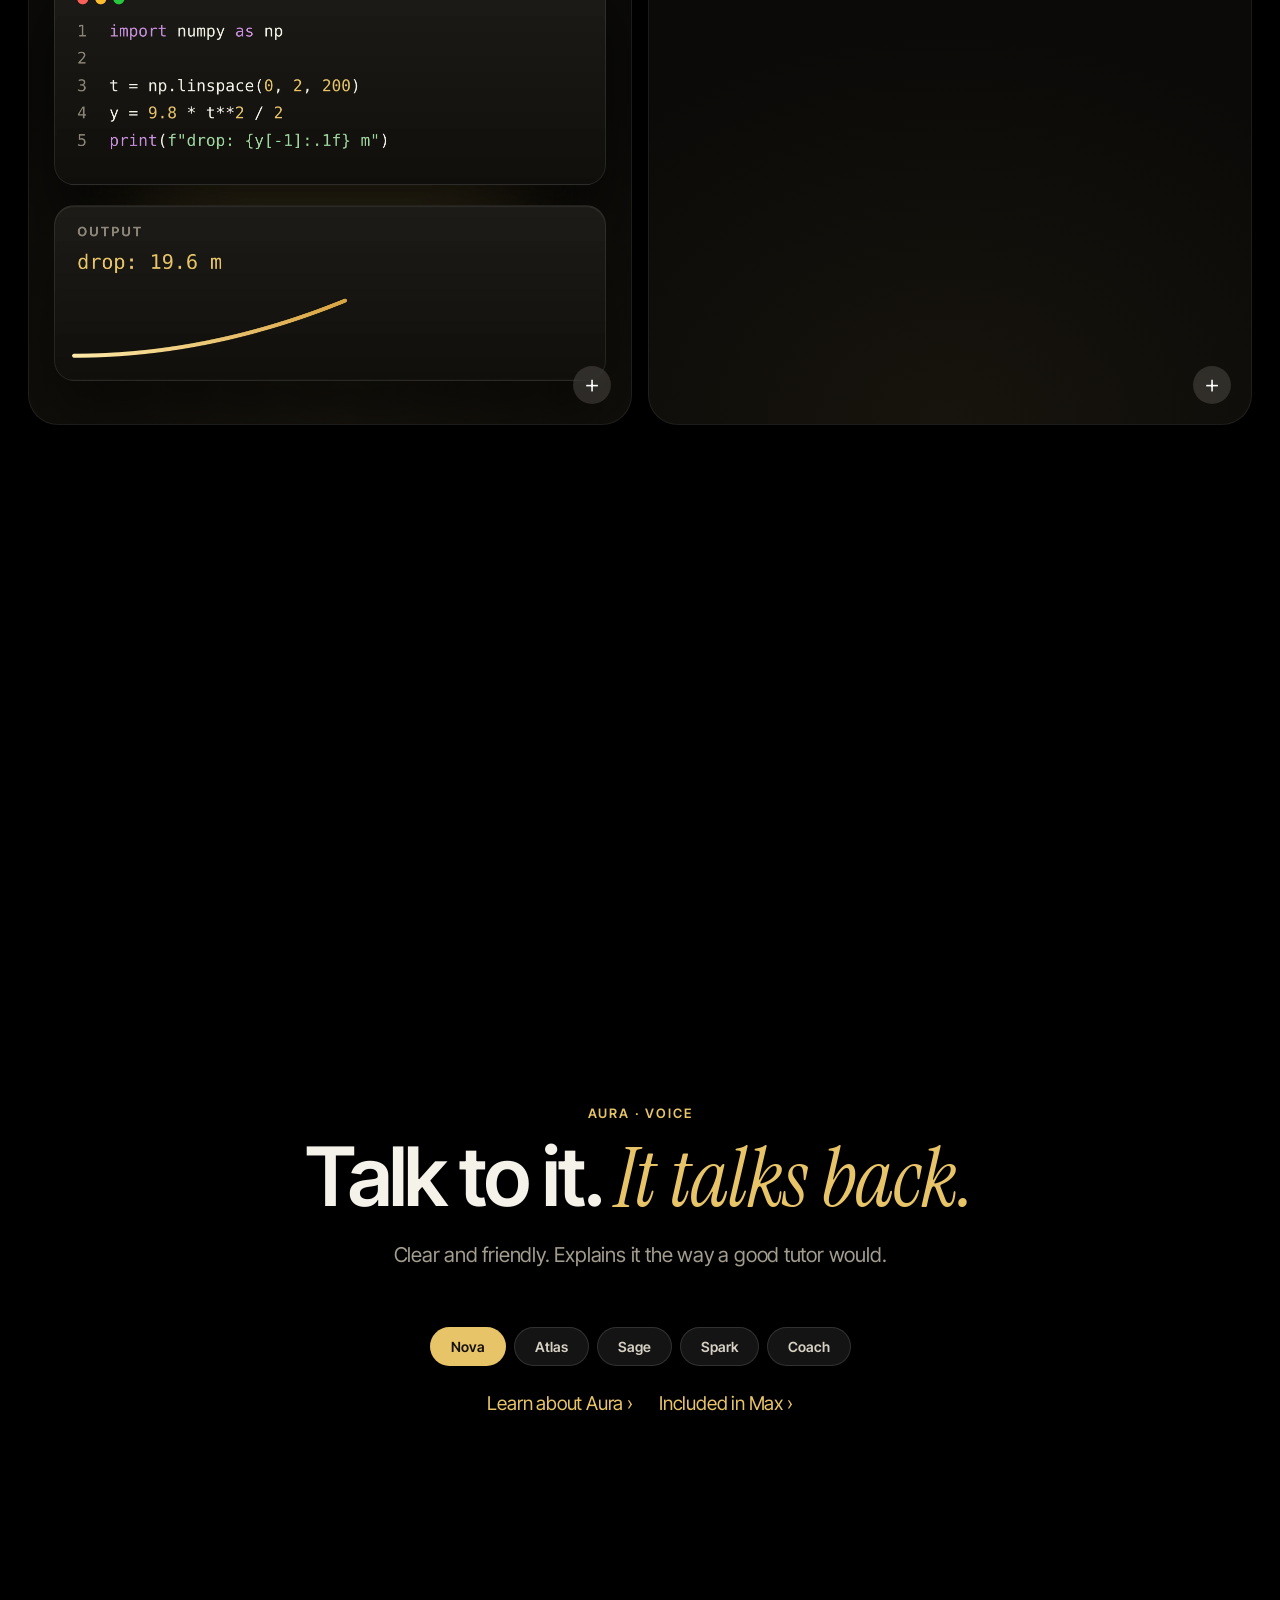
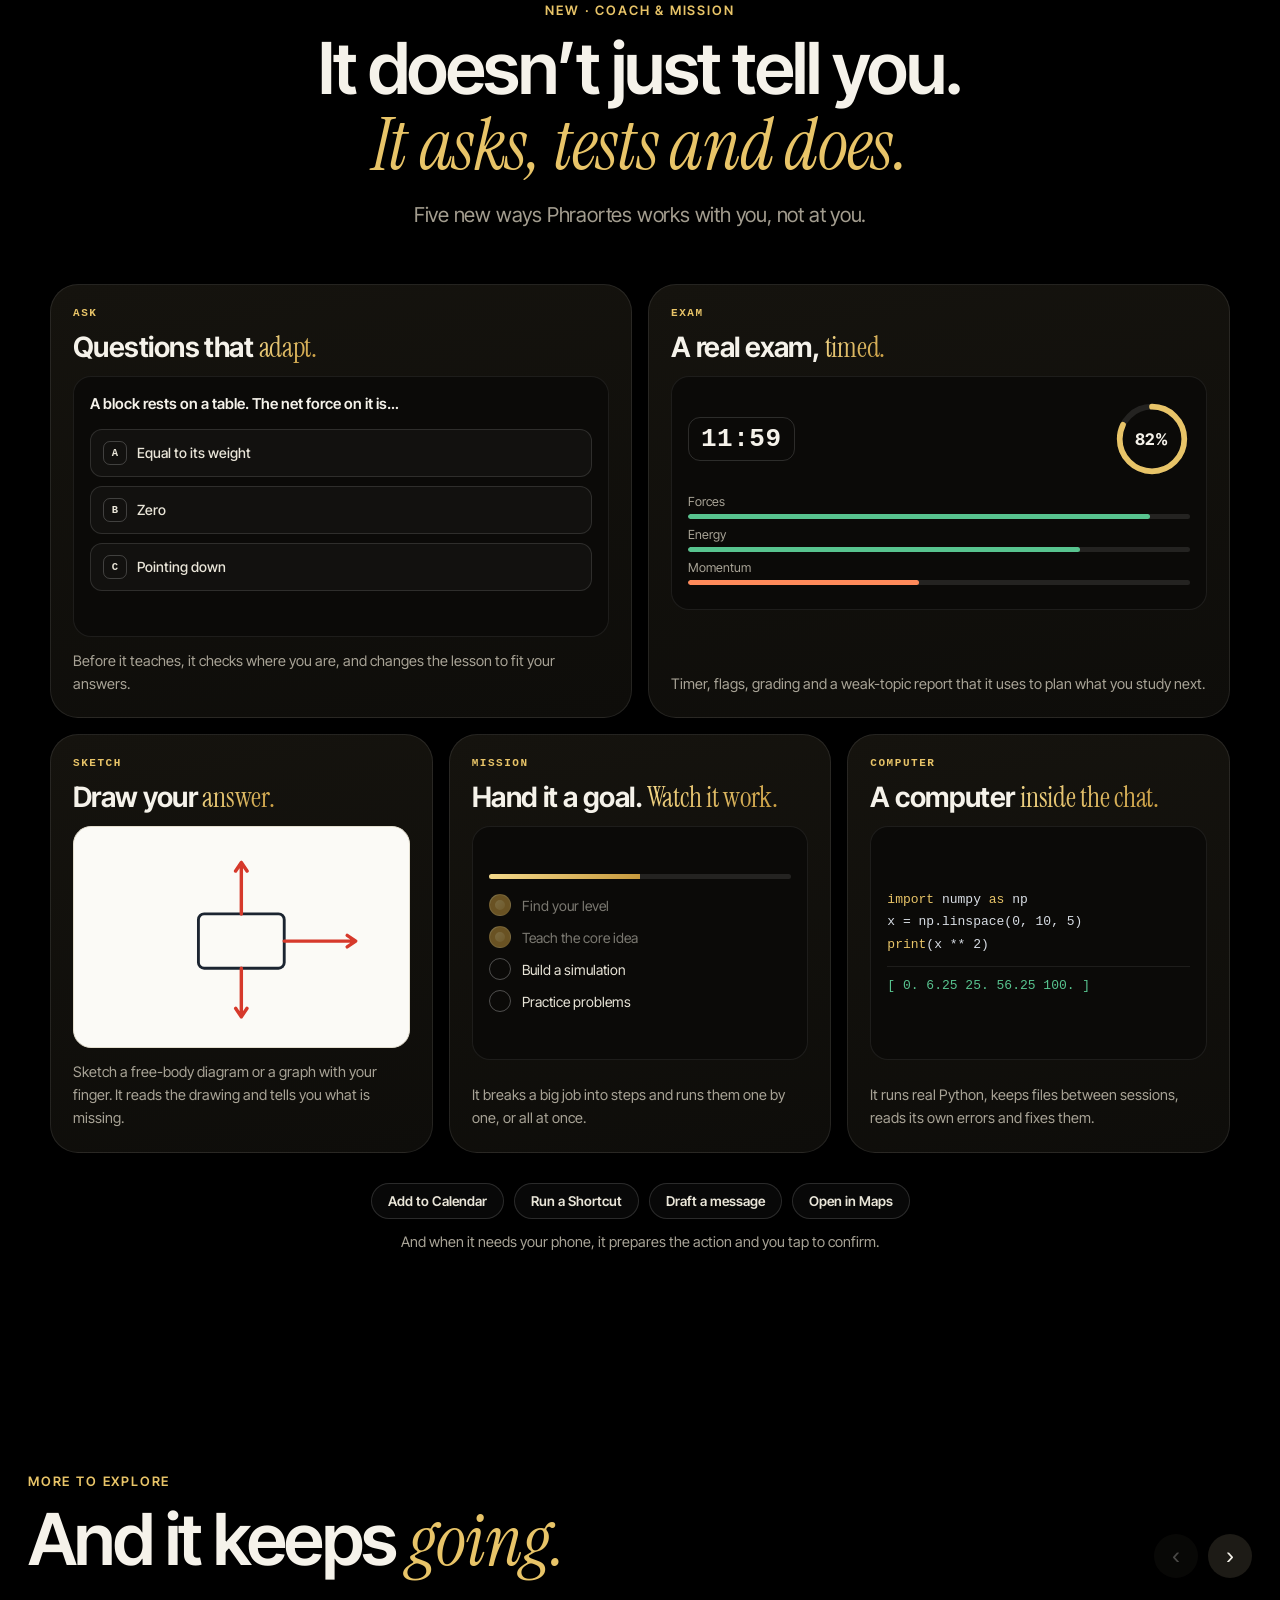
==== commit a724cd29: "Add files via upload" ====
--- a/index.html
+++ b/index.html
@@ -37,6 +37,7 @@
 <noscript><style>.h3{display:none}.h3-fb{display:block!important}</style></noscript>
 <section class="hero-pin h3-fb"><div class="hero-stick"><div class="hero-t"><p class="ey">Welcome</p><h1>Meet <em>Phraortes.</em></h1><p class="sub">An AI that gets things done. Give it a word and it runs your routine, sets the timer, researches, builds and explains, and it learns how you work.</p><p class="lk big"><a href="https://novamind-official.github.io/">Start for free</a><a href="#agent">Meet the Agent</a></p></div><div class="hero-i"><img src="p-hero.webp" alt="Phraortes solving a problem, drawing a graph and opening a panel" width="3200" height="2000" loading=lazy decoding=async ></div></div></section>
 <nav class="sub" id="sub" aria-label="On this page"><div class="sub-in"><b>Phraortes</b><span class="sl"><a href="#agent">Agent</a><a href="#powers">New</a><a href="#everything">Everything</a><a href="#voice">Voice</a><a href="#more">More</a><a href="#privacy">Privacy</a><a href="#plans">Plans</a></span><a class="ag" href="https://novamind-official.github.io/">Try free</a></div></nav>
+<section class="stg" id="stage" aria-label="Phraortes, live"></section>
 <section class="rev"><p id="rev">Phraortes is not a chatbot that answers and leaves. It reasons step by step, builds the thing you can touch, talks to you out loud, and then operates the whole app for you.</p></section>
 <section class="ag-s" id="agent"><div class="ag-w"><div class="ag-t rv"><p class="ey">Agent</p><h2>It doesn’t just answer.<br><em>It gets things done.</em></h2><p class="sub" style="margin-left:0">Tell it what you want in plain words, by typing or by voice. It sets real alarms, draws on a whiteboard, opens tools and answers “Hey Phraortes”, hands-free.</p><div class="lk" style="justify-content:flex-start;margin-top:18px"><a href="agent.html">See everything the agent does</a></div><div class="cmds" id="cmds"><button data-c="tasks">Open tasks</button><button data-c="light">Switch theme</button><button data-c="chat">New chat</button><button data-c="focus">Start a 25-minute focus</button><button data-c="close">Close everything</button></div></div>
 <div class="ph rv"><div class="scr" id="scr"><div class="sb"><b>Prime</b><span>⚡</span></div><div class="msgs" id="msgs"></div><div class="sh" id="sh-tasks"><p>Tasks</p><div class="tk done"><i></i>Past-paper 2019</div><div class="tk"><i></i>Revise chapter 5</div><div class="tk"><i></i>Email the teacher</div></div><div class="sh" id="sh-focus"><p>Focus</p><div class="rg"><svg viewBox="0 0 120 120"><circle cx="60" cy="60" r="50" /><circle id="rgp" cx="60" cy="60" r="50" /></svg><b id="rgt">25:00</b></div></div><div class="bar"><span id="typed">Message Phraortes</span><em>↑</em></div></div></div></div></section>
@@ -69,4 +70,4 @@
 <div class="md" id="md" role="dialog" aria-modal="true" aria-labelledby="md-t" hidden><div class="md-bg" data-x></div><div class="md-c"><button class="md-x" type="button" data-x aria-label="Close">×</button><div class="md-i"><img id="md-img" alt="" width="2400" height="2000"></div><div class="md-b"><p class="ey" id="md-k"></p><h3 id="md-t"></h3><p id="md-p"></p><ul id="md-l"></ul><p class="lk"><a id="md-a" href="#">Learn more</a><a href="https://novamind-official.github.io/">Try it</a></p></div></div></div>
 <script>window.PHR_M={"graph": {"k": "Graphs", "t": "Every equation, <em>alive.</em>", "p": "Ask for any function and it draws it, then lets you trace the curve, read the zeros and extremes, and compare it with its derivative.", "b": ["Drag and trace any point", "Roots, maxima and minima labelled", "Plots functions and data", "Works from a typed or spoken question"], "l": "tools.html#graphs", "img": "p-graph.webp"}, "periodic": {"k": "Elements", "t": "All of them, <em>one tap.</em>", "p": "The full periodic table, interactive. Tap an element for its electron shells, configuration, category and mass.", "b": ["Electron shell diagrams", "Electron configuration", "Category and atomic mass"], "l": "tools.html#elements", "img": "p-periodic.webp"}, "circuit": {"k": "Circuits", "t": "Change a value. <em>Watch.</em>", "p": "Build series and parallel circuits and change any component. Currents, voltages and power recompute as you drag.", "b": ["Resistors, capacitors, inductors", "Live values and charge curves", "Explains the maths behind it"], "l": "tools.html#breadboard", "img": "p-circuit.webp"}, "molecule": {"k": "Molecules", "t": "Chemistry you can <em>turn.</em>", "p": "Real 3D structures with bond angles, geometry and polarity. Spin them with a finger and ask what you are looking at.", "b": ["Rotate and zoom in 3D", "Bond angles and geometry", "Names and formulas"], "l": "tools.html#molecules", "img": "p-molecule.webp"}, "data": {"k": "Data", "t": "A spreadsheet, <em>understood.</em>", "p": "Drop in a file. It reads it, finds what stands out and draws the charts worth looking at.", "b": ["CSV and Excel files", "Charts chosen for the data", "Plain-language findings"], "l": "features.html", "img": "p-data.webp"}, "code": {"k": "Code", "t": "Run it <em>right there.</em>", "p": "Ask for code and run it beside the chat. Simulations, calculations and small tools, with the output right underneath.", "b": ["Runs in a sandbox, nothing to install", "Charts and output inline", "Edit and run again"], "l": "tools.html#code", "img": "p-code.webp"}, "exam": {"k": "Practice", "t": "Test yourself. <em>Properly.</em>", "p": "Quizzes, flashcards and a timed exam mode that grades you and explains every answer. A daily quiz keeps the habit going.", "b": ["Timed exam mode", "Explanations for each answer", "Three questions a day"], "l": "features.html#exam", "img": "p-exam.webp"}, "memory": {"k": "Memory", "t": "It <em>remembers.</em>", "p": "A private notebook that fills itself with facts, plans and reminders, and stays on your device.", "b": ["Facts and preferences it picked up", "Reminders with a time", "Edit or delete anything"], "l": "features.html", "img": "p-memory.webp"}, "agent": {"k": "Goals", "t": "Hand it a goal. <em>Go live.</em>", "p": "Give it a bigger task and it plans the steps, works through them in the background while the app is open, and brings back one answer.", "b": ["Plans the steps itself", "Runs while the app is open", "Asks before anything destructive"], "l": "features.html", "img": "p-agent.webp"}, "privacy": {"k": "Privacy", "t": "Yours. <em>On your device.</em>", "p": "Your chats live in your browser. Anything destructive asks first, and payment is in USDT with no card details.", "b": ["Chats stay in your browser", "Destructive actions ask first", "Pay in USDT, no card"], "l": "features.html#privacy", "img": "p-privacy.webp"}, "aura": {"k": "Aura", "t": "Talk. <em>It talks back.</em>", "p": "A live voice call with five personalities. Interrupt any time, watch captions word by word, and see graphs appear in the call.", "b": ["Five voices", "Live captions", "Included in Max"], "l": "features.html#voice", "img": "p-aura.webp"}}</script>
 <footer class="af"><div class="afg"><div><b>Explore</b><a href="agent.html">Agent</a><a href="how-it-works.html">How it works</a><a href="features.html">Features</a><a href="tools.html">Tools</a><a href="learn.html">Learn</a></div><div><b>Product</b><a href="pricing.html">Pricing</a><a href="compare.html">Compare</a><a href="changelog.html">Changelog</a><a href="https://novamind-official.github.io/">Open the app</a></div><div><b>Company</b><a href="story.html">Our story</a></div></div><p>© Phraortes. Built entirely from a phone.</p></footer>
-<link rel="stylesheet" href="hero3d.css?v=24"><script src="ap-nav.js?v=23" defer></script><script src="hero3d.js?v=24" defer></script><script src="ap.js?v=22" defer></script></body></html>+<link rel="stylesheet" href="hero3d.css?v=24"><link rel="stylesheet" href="stage.css?v=1"><script src="stage.js?v=1" defer></script><script src="ap-nav.js?v=23" defer></script><script src="hero3d.js?v=24" defer></script><script src="ap.js?v=22" defer></script></body></html>
--- a/stage.css
+++ b/stage.css
@@ -0,0 +1,125 @@
+/* Stage: pinned horizontal story with a live, code-built phone and glass layers */
+.stg{position:relative;height:calc(100svh * 5.2);background:#0a0907;--sg:#E8C468}
+.stg-st{position:sticky;top:0;height:100svh;overflow:hidden;display:grid;grid-template-rows:auto 1fr auto;justify-items:center;padding:92px 0 calc(30px + env(safe-area-inset-bottom))}
+.stg-aur{position:absolute;inset:0;pointer-events:none;overflow:hidden}
+.stg-aur i{position:absolute;border-radius:50%;filter:blur(70px);will-change:transform,opacity;transition:background 1s ease}
+.stg-aur i:nth-child(1){width:90vmin;height:70vmin;left:-20vmin;top:-12vmin;background:radial-gradient(closest-side,rgba(232,196,104,.34),transparent)}
+.stg-aur i:nth-child(2){width:80vmin;height:70vmin;right:-24vmin;bottom:-8vmin;background:radial-gradient(closest-side,rgba(122,76,255,.3),transparent)}
+.stg[data-h="1"] .stg-aur i:nth-child(2){background:radial-gradient(closest-side,rgba(60,190,160,.26),transparent)}
+.stg[data-h="2"] .stg-aur i:nth-child(2){background:radial-gradient(closest-side,rgba(255,120,170,.26),transparent)}
+.stg[data-h="3"] .stg-aur i:nth-child(2){background:radial-gradient(closest-side,rgba(90,150,255,.28),transparent)}
+.stg[data-h="4"] .stg-aur i:nth-child(2){background:radial-gradient(closest-side,rgba(130,220,120,.2),transparent)}
+
+/* text track */
+.stg-txt{position:relative;width:min(100%,560px);height:178px;overflow:hidden;z-index:3;-webkit-mask-image:linear-gradient(90deg,transparent,#000 9%,#000 91%,transparent);mask-image:linear-gradient(90deg,transparent,#000 9%,#000 91%,transparent)}
+.stg-sc{position:absolute;inset:0;padding:0 26px;text-align:center;will-change:transform,opacity}
+.stg-sc .ey{font:600 11px/1 "Space Mono","SF Mono",monospace;letter-spacing:.16em;text-transform:uppercase;color:var(--sg);margin:0 0 12px}
+.stg-sc h2{font:700 clamp(28px,8vw,40px)/1.02 "Inter Tight",-apple-system,sans-serif;letter-spacing:-.035em;color:#f5f2ea;margin:0}
+.stg-sc h2 em{font-family:"Instrument Serif",Georgia,serif;font-weight:400;color:var(--sg)}
+.stg-sc p{font-size:14.5px;line-height:1.5;color:#a39d8f;margin:12px auto 0;max-width:30em}
+
+/* device */
+.stg-dev{position:relative;align-self:center;perspective:1400px;--h:clamp(360px,58svh,560px);width:calc(var(--h) * .56);height:var(--h);z-index:2;margin-top:6px}
+.stg-tilt{position:absolute;inset:0;transform-style:preserve-3d;will-change:transform}
+.stg-ly{position:absolute;inset:0;border-radius:calc(var(--h) * .085);border:1px solid rgba(255,255,255,.13);background:linear-gradient(160deg,rgba(255,255,255,.1),rgba(255,255,255,.02));box-shadow:inset 0 1px 0 rgba(255,255,255,.18),0 20px 50px rgba(0,0,0,.35);will-change:transform;transition:background .8s ease}
+.stg-ly::after{content:attr(data-l);position:absolute;left:14px;bottom:12px;font:600 10px/1 "Space Mono",monospace;letter-spacing:.16em;color:rgba(245,242,234,.5)}
+.stg-ly:nth-child(1){background:linear-gradient(160deg,rgba(122,76,255,.22),rgba(122,76,255,.03))}
+.stg-ly:nth-child(2){background:linear-gradient(160deg,rgba(232,196,104,.2),rgba(232,196,104,.03))}
+.stg-ph{position:absolute;inset:0;border-radius:calc(var(--h) * .085);border:calc(var(--h) * .013) solid #1c170d;background:#0f0c07;box-shadow:0 0 0 1px #3a301a,0 40px 90px rgba(0,0,0,.7),0 0 100px rgba(232,196,104,.18);overflow:hidden;transform:translateZ(0)}
+.stg-ph::before{content:"";position:absolute;top:calc(var(--h) * .016);left:50%;transform:translateX(-50%);width:26%;height:3.6%;border-radius:20px;background:#000;z-index:6}
+.stg-ph::after{content:"";position:absolute;inset:0;border-radius:inherit;background:linear-gradient(115deg,rgba(255,255,255,.07),transparent 28%,transparent 70%,rgba(255,255,255,.04));pointer-events:none;z-index:7}
+.stg-sl{position:absolute;inset:0}
+.stg-s{position:absolute;inset:0;padding:calc(var(--h) * .075) 11px 12px;display:flex;flex-direction:column;gap:7px;font-size:calc(var(--h) * .0235);line-height:1.4;color:#e9e3d6;will-change:transform,opacity;background:radial-gradient(90% 40% at 50% 0,rgba(232,196,104,.09),transparent)}
+.stg-bar{display:flex;align-items:center;gap:7px;font-weight:600;font-size:1.05em;margin-bottom:2px}
+.stg-kn{width:1.5em;height:1.5em;border-radius:50%;background:conic-gradient(from 200deg,#fff2c2,#c8963a,#6b4a14,#e8c468,#fff2c2);flex:none}
+.stg-bub{border-radius:1.25em;padding:.7em .9em;max-width:86%}
+.stg-bub.u{align-self:flex-end;background:#2b2440;border-bottom-right-radius:.4em;color:#efeaf8}
+.stg-bub.a{background:rgba(255,255,255,.05);border:1px solid rgba(255,255,255,.07);border-bottom-left-radius:.4em;max-width:94%}
+.stg-in{margin-top:auto;display:flex;align-items:center;gap:6px;height:2.9em;border-radius:99px;padding:0 .5em 0 1em;background:rgba(255,255,255,.06);border:1px solid rgba(255,255,255,.09);color:#8f866f}
+.stg-in b{margin-left:auto;width:2.1em;height:2.1em;border-radius:50%;background:var(--sg);display:grid;place-items:center}
+.stg-in b svg{width:55%;stroke:#1a1405;fill:none;stroke-width:2.4;stroke-linecap:round;stroke-linejoin:round}
+.stg-s svg{display:block}
+
+/* steps card */
+.stg-card{border-radius:1.3em;border:1px solid rgba(232,196,104,.2);background:linear-gradient(180deg,rgba(255,255,255,.05),rgba(255,255,255,.015)),rgba(20,16,10,.8);overflow:hidden}
+.stg-ch{display:flex;align-items:center;gap:.7em;padding:.75em .9em}
+.stg-or{width:1.9em;height:1.9em;border-radius:50%;flex:none;display:grid;place-items:center;background:radial-gradient(circle at 35% 28%,#fff6d8,#e8c468 55%,#b8862f);box-shadow:0 0 14px rgba(232,196,104,.4)}
+.stg-or svg{width:55%;stroke:#3a2a08;fill:none;stroke-width:2.2;stroke-linecap:round;stroke-linejoin:round}
+.stg-ct{font-weight:600;line-height:1.15}.stg-ct small{display:block;font-weight:400;font-size:.85em;color:#8f866f}
+.stg-pb{height:2px;background:rgba(255,255,255,.06)}.stg-pb i{display:block;height:100%;width:0;background:linear-gradient(90deg,#b8862f,#f0d58a);box-shadow:0 0 8px #e8c468;transition:width .6s cubic-bezier(.32,.72,0,1)}
+.stg-rows{padding:.3em .9em .7em}
+.stg-r{display:flex;align-items:center;gap:.75em;padding:.42em 0;position:relative;color:rgba(235,225,200,.4);transition:color .3s}
+.stg-r:not(:last-child)::after{content:"";position:absolute;left:.95em;top:2.2em;bottom:-.5em;width:1px;background:rgba(232,196,104,.16)}
+.stg-r .ic{width:1.9em;height:1.9em;border-radius:50%;flex:none;display:grid;place-items:center;background:#1c170d;border:1px solid rgba(232,196,104,.18);transition:all .35s}
+.stg-r .ic svg{width:55%;stroke:#d9b66a;fill:none;stroke-width:1.8;stroke-linecap:round;stroke-linejoin:round}
+.stg-r.run{color:#fbefc9}.stg-r.run .ic{border-color:#e8c468;background:#251c0b;box-shadow:0 0 12px rgba(232,196,104,.4)}
+.stg-r.done{color:#d3c9b0}.stg-r.done .ic{background:rgba(111,191,138,.1);border-color:rgba(111,191,138,.38)}.stg-r.done .ic svg{stroke:#7fd09a}
+.stg-r em{margin-left:auto;font:500 .85em "Space Mono",monospace;color:#6f6753;font-style:normal;opacity:0;transition:opacity .3s}.stg-r.done em{opacity:1}
+.stg-pill{display:inline-flex;align-self:flex-start;align-items:center;gap:.6em;padding:.4em .9em .4em .45em;border-radius:99px;border:1px solid rgba(232,196,104,.22);background:rgba(22,17,9,.85);font-size:.95em;color:#d9cdb0;opacity:0;transform:translateY(6px);transition:all .5s cubic-bezier(.32,.72,0,1)}
+.stg-pill.on{opacity:1;transform:none}.stg-pill .stg-or{width:1.5em;height:1.5em;box-shadow:none}
+.stg-ty::after{content:"";display:inline-block;width:2px;height:1em;background:var(--sg);margin-left:2px;vertical-align:-.15em;animation:stgBl 1s steps(2) infinite}
+@keyframes stgBl{50%{opacity:0}}
+
+/* generic reveal on active screen */
+.stg-s .rv2{opacity:0;transform:translateY(10px)}
+.stg-s.on .rv2{opacity:1;transform:none;transition:opacity .55s cubic-bezier(.32,.72,0,1) var(--d,0s),transform .6s cubic-bezier(.32,.72,0,1) var(--d,0s)}
+
+/* agent */
+.stg-wave{display:flex;align-items:center;justify-content:center;gap:3px;height:3.4em;margin:.3em 0}
+.stg-wave i{width:3px;border-radius:3px;background:linear-gradient(#fff2c2,#c8963a);height:30%;animation:stgW 1.1s ease-in-out infinite}
+.stg-wave i:nth-child(3n){animation-delay:.15s}.stg-wave i:nth-child(3n+1){animation-delay:.3s}.stg-wave i:nth-child(4n){animation-delay:.45s}
+@keyframes stgW{0%,100%{height:18%}50%{height:90%}}
+.stg-ok{display:flex;align-items:center;gap:.7em;padding:.7em .8em;border-radius:1.1em;background:rgba(111,191,138,.07);border:1px solid rgba(111,191,138,.22)}
+.stg-ok .ic{width:1.9em;height:1.9em;border-radius:50%;display:grid;place-items:center;background:rgba(111,191,138,.14);border:1px solid rgba(111,191,138,.4);flex:none}
+.stg-ok .ic svg{width:55%;stroke:#7fd09a;fill:none;stroke-width:2.2;stroke-linecap:round;stroke-linejoin:round}
+.stg-ok small{display:block;color:#8f866f;font-size:.85em}
+.stg-ring{margin-left:auto;width:2.2em;height:2.2em;border-radius:50%;background:conic-gradient(var(--sg) 0 72%,rgba(255,255,255,.08) 0);-webkit-mask:radial-gradient(circle,transparent 52%,#000 54%);mask:radial-gradient(circle,transparent 52%,#000 54%)}
+
+/* minds */
+.stg-seg{display:flex;gap:3px;padding:3px;border-radius:99px;background:rgba(255,255,255,.06);align-self:flex-start}
+.stg-seg span{padding:.35em .9em;border-radius:99px;color:#a39d8f}.stg-seg span.on{background:var(--sg);color:#1a1405;font-weight:700}
+.stg-mind{display:flex;gap:.8em;align-items:center;padding:.75em;border-radius:1.2em;background:rgba(255,255,255,.045);border:1px solid rgba(255,255,255,.08)}
+.stg-mind .av{width:2.6em;height:2.6em;border-radius:.9em;display:grid;place-items:center;flex:none;font-size:1.1em}
+.stg-mind b{display:block;line-height:1.15}.stg-mind small{display:block;color:#8f866f;font-size:.85em;margin-top:.15em}
+.stg-mind u{margin-left:auto;text-decoration:none;font-weight:700;font-size:.9em;padding:.35em .8em;border-radius:99px;background:rgba(232,196,104,.14);color:var(--sg);border:1px solid rgba(232,196,104,.3)}
+.stg-toast{position:absolute;left:12px;right:12px;bottom:14px;display:flex;align-items:center;gap:.6em;padding:.8em 1em;border-radius:1.2em;background:rgba(30,24,13,.95);border:1px solid rgba(232,196,104,.3);box-shadow:0 12px 30px rgba(0,0,0,.5)}
+.stg-toast svg{width:1.4em;stroke:var(--sg);fill:none;stroke-width:2;stroke-linecap:round;stroke-linejoin:round;flex:none}
+
+/* rooms */
+.stg-rh{display:flex;align-items:center;gap:.6em}
+.stg-rh small{display:flex;align-items:center;gap:.35em;color:#7fd09a;font-size:.85em}.stg-rh small svg{width:1em;stroke:#7fd09a;fill:none;stroke-width:2}
+.stg-m{display:flex;gap:.5em;align-items:flex-end}.stg-m .p{width:1.7em;height:1.7em;border-radius:50%;flex:none;display:grid;place-items:center;font-size:.8em;font-weight:700;color:#1a1405}
+.stg-m .t{border-radius:1.1em;border-bottom-left-radius:.3em;padding:.55em .8em;background:rgba(255,255,255,.06);max-width:80%}
+.stg-m .t i{display:block;font-style:normal;font-size:.8em;color:#8f866f;margin-bottom:.1em}
+.stg-m.me{flex-direction:row-reverse}.stg-m.me .t{background:#2b2440;border-radius:1.1em;border-bottom-right-radius:.3em}
+.stg-ai{border-radius:1.2em;padding:.7em .85em;background:linear-gradient(180deg,rgba(232,196,104,.12),rgba(232,196,104,.03));border:1px solid rgba(232,196,104,.28)}
+.stg-ai b{display:flex;align-items:center;gap:.5em;font-size:.85em;color:var(--sg);letter-spacing:.08em;margin-bottom:.3em}
+
+/* code */
+.stg-tab{display:flex;align-items:center;gap:.6em;font-size:.95em}
+.stg-tab span{padding:.3em .8em;border-radius:.7em .7em 0 0;background:#17130b;border:1px solid rgba(255,255,255,.08);border-bottom:0;color:#d9cdb0}
+.stg-tab u{margin-left:auto;text-decoration:none;font-weight:700;color:#1a1405;background:var(--sg);padding:.3em .8em;border-radius:99px;font-size:.9em}
+.stg-code{border-radius:0 1em 1em 1em;background:#120e08;border:1px solid rgba(255,255,255,.08);padding:.7em .2em;font:400 .98em/1.65 "JetBrains Mono","SF Mono",ui-monospace,monospace;overflow:hidden}
+.stg-code div{display:flex;white-space:pre;padding-right:.6em}.stg-code div::before{content:attr(data-n);flex:none;width:2.2em;text-align:right;padding-right:.8em;color:#5d5543;user-select:none}
+.k{color:#e8a96a}.f{color:#8fc7ff}.s{color:#a7d98b}.c{color:#6f6753;font-style:italic}.n{color:#d5a3ff}.p{color:#c9c2b0}
+.stg-tb{border-radius:.9em;border:1px solid rgba(255,255,255,.08);overflow:hidden;font-size:.95em}
+.stg-tb div{display:grid;grid-template-columns:1fr 1fr 1.2fr;padding:.45em .8em;border-top:1px solid rgba(255,255,255,.06);color:#cfc5ae}
+.stg-tb div:first-child{border-top:0;background:rgba(255,255,255,.05);font-weight:600;color:#f3e8cc}
+
+/* dots */
+.stg-dots{position:relative;z-index:4;display:flex;gap:8px;padding:10px 12px;border-radius:99px;background:rgba(18,14,8,.55);border:1px solid rgba(255,255,255,.1);-webkit-backdrop-filter:blur(14px);backdrop-filter:blur(14px)}
+.stg-dots button{width:8px;height:8px;border-radius:99px;border:0;padding:0;background:rgba(255,255,255,.22);cursor:pointer;transition:width .45s cubic-bezier(.32,.72,0,1),background .3s;-webkit-tap-highlight-color:transparent}
+.stg-dots button.on{width:26px;background:var(--sg)}
+.stg-dots button::after{content:"";position:absolute;inset:-8px}.stg-dots button{position:relative}
+
+@media(min-width:900px){
+ .stg-st{grid-template-columns:1fr 1fr;grid-template-rows:1fr auto;padding:112px 6vw 26px;align-items:center;justify-items:stretch}
+ .stg-txt{grid-column:1;grid-row:1;width:100%;max-width:520px;height:260px;justify-self:end;margin-right:4vw;-webkit-mask-image:none;mask-image:none}
+ .stg-sc{text-align:left;padding:0}.stg-sc h2{font-size:clamp(38px,4.4vw,60px)}.stg-sc p{margin-left:0;font-size:17px}
+ .stg-dev{grid-column:2;grid-row:1;justify-self:start;margin-left:4vw;--h:clamp(440px,64svh,640px)}
+ .stg-dots{grid-column:1/-1;grid-row:2;justify-self:center}
+}
+@media(prefers-reduced-motion:reduce){
+ .stg{height:auto}.stg-st{position:relative;height:auto;min-height:100svh}
+ .stg-wave i,.stg-ty::after{animation:none}
+}
